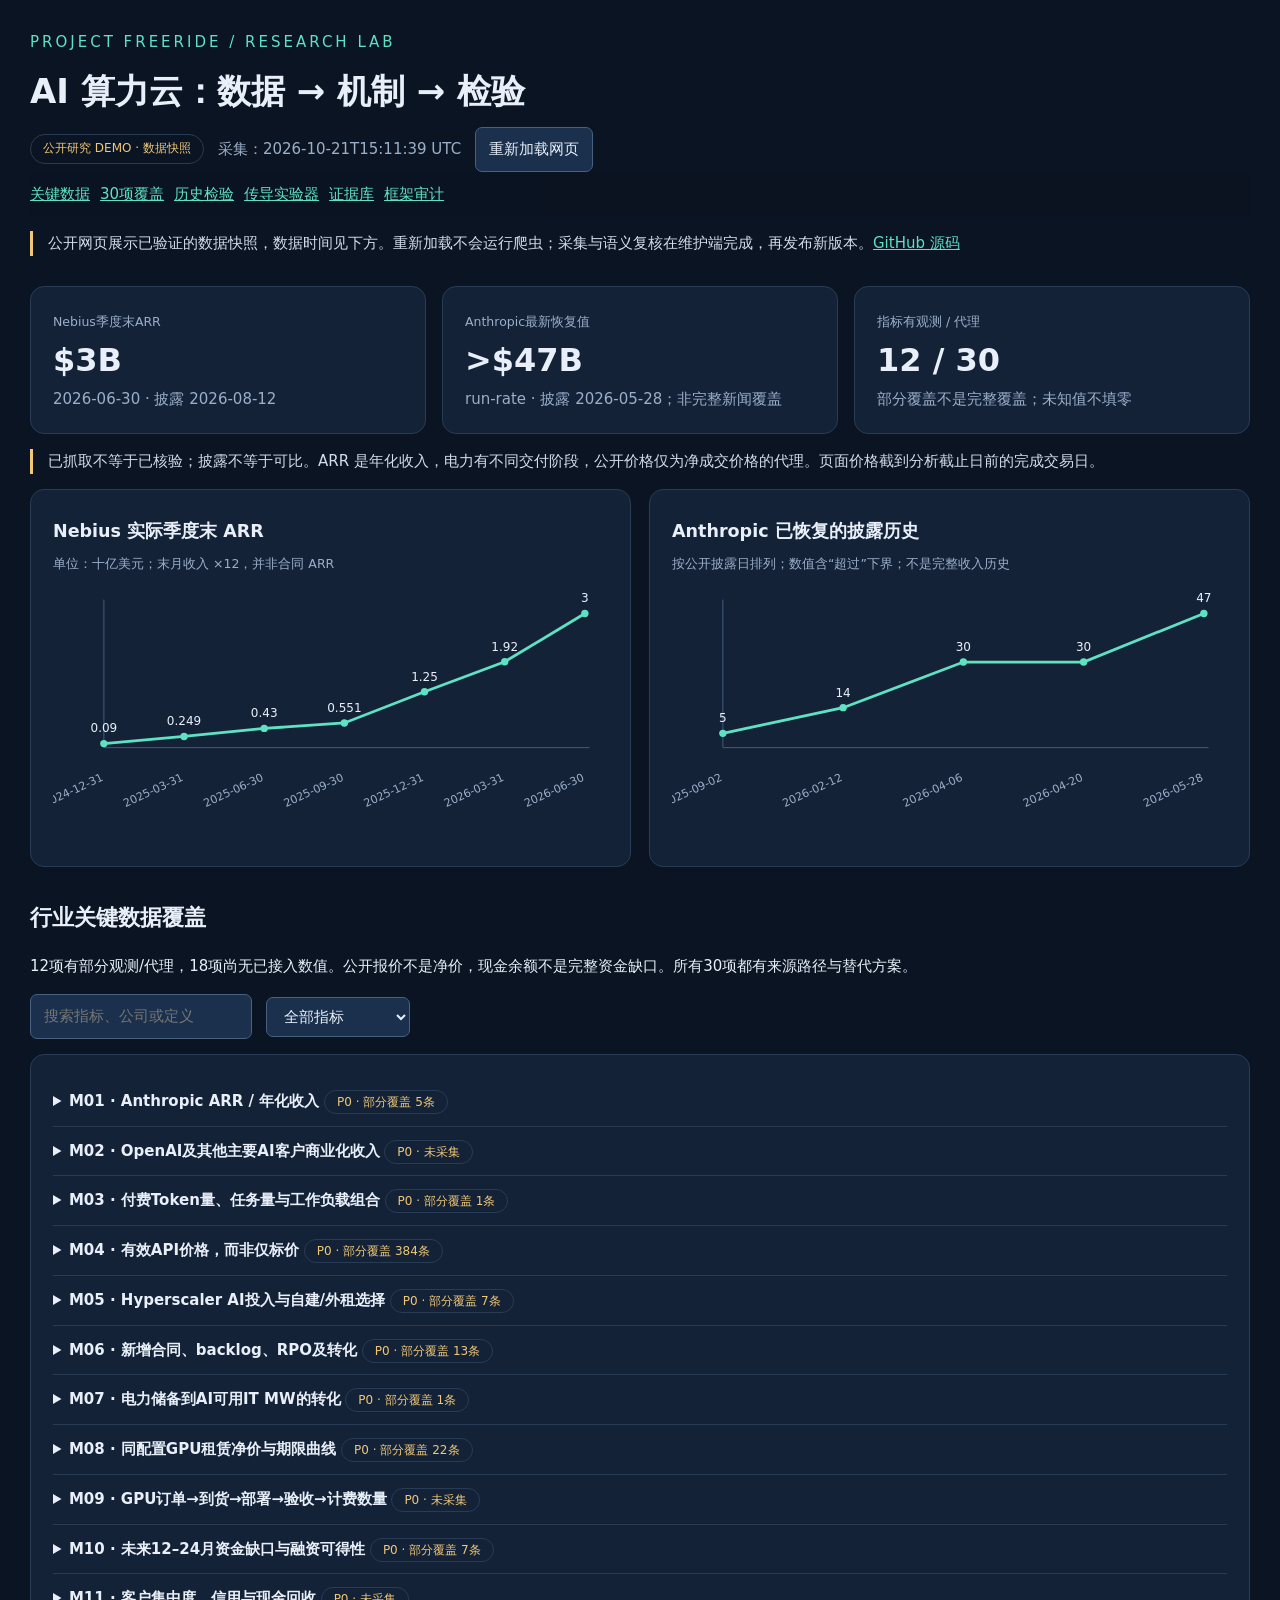
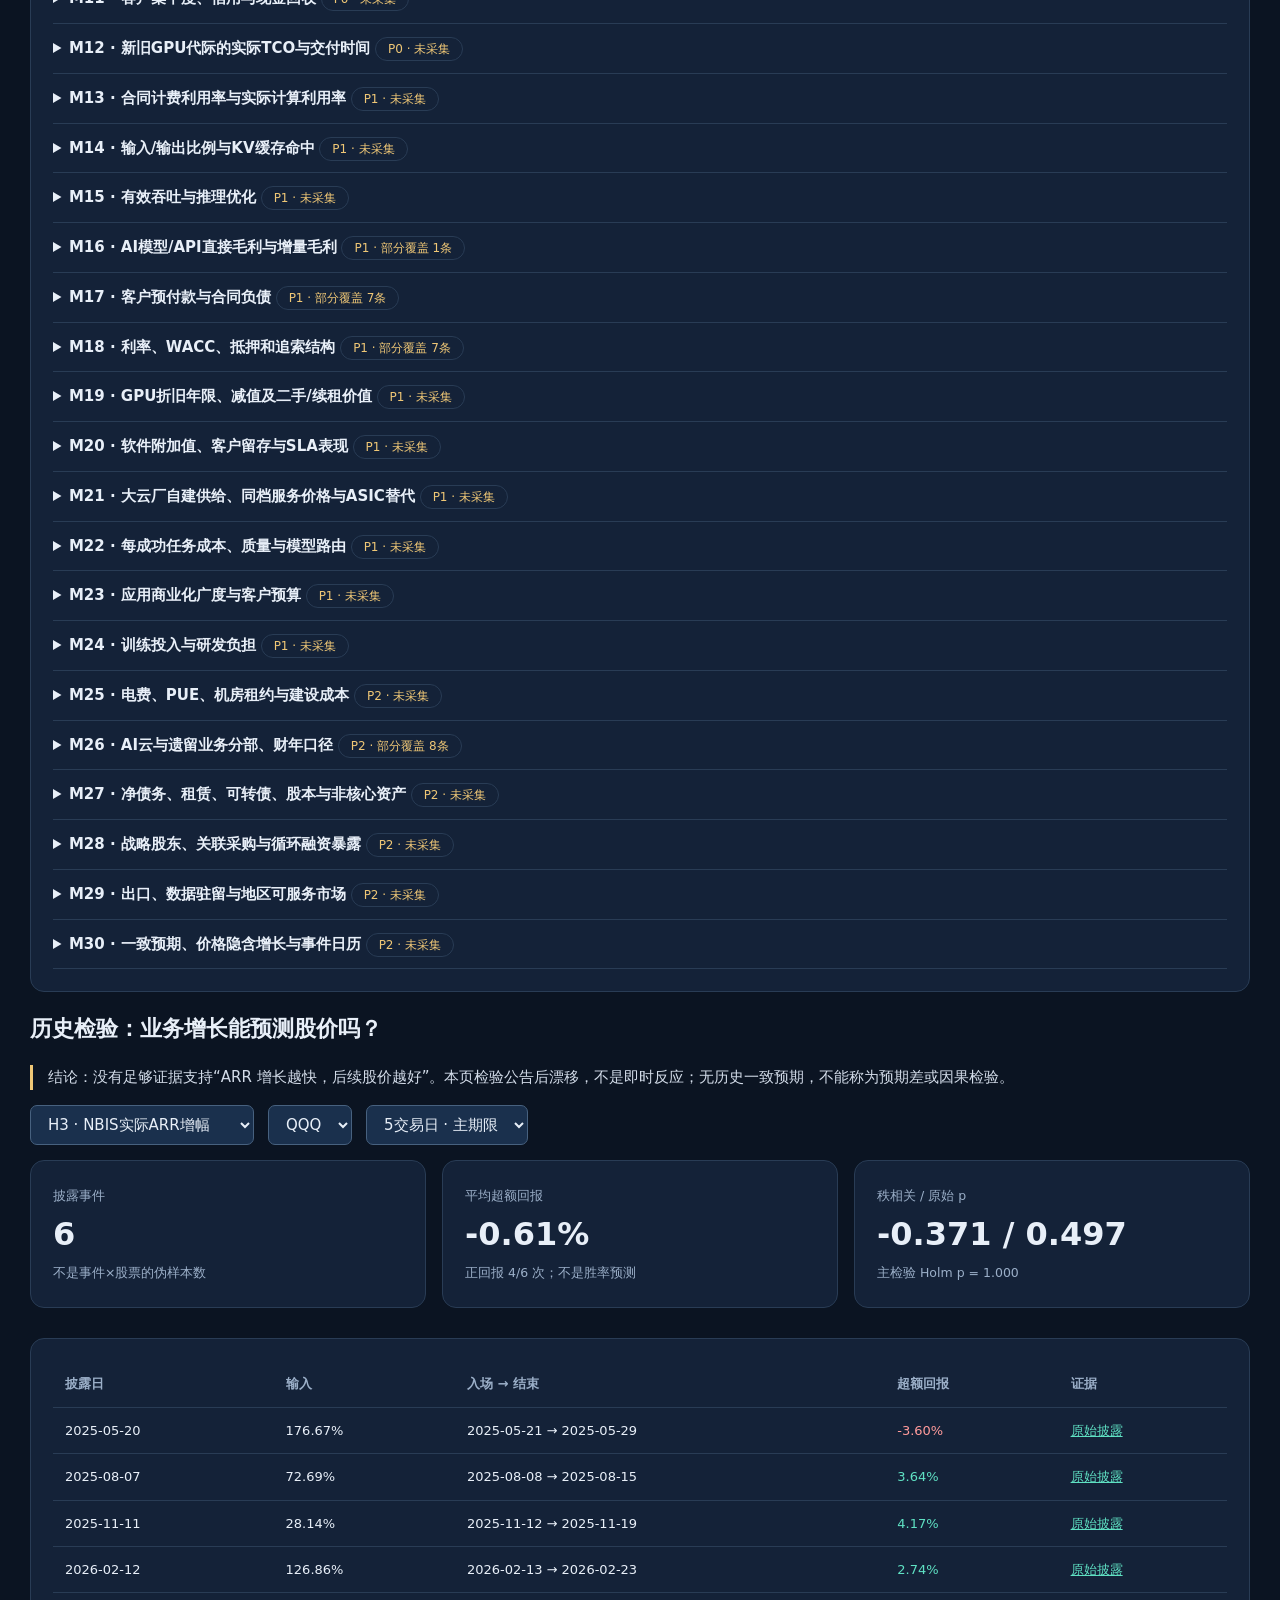
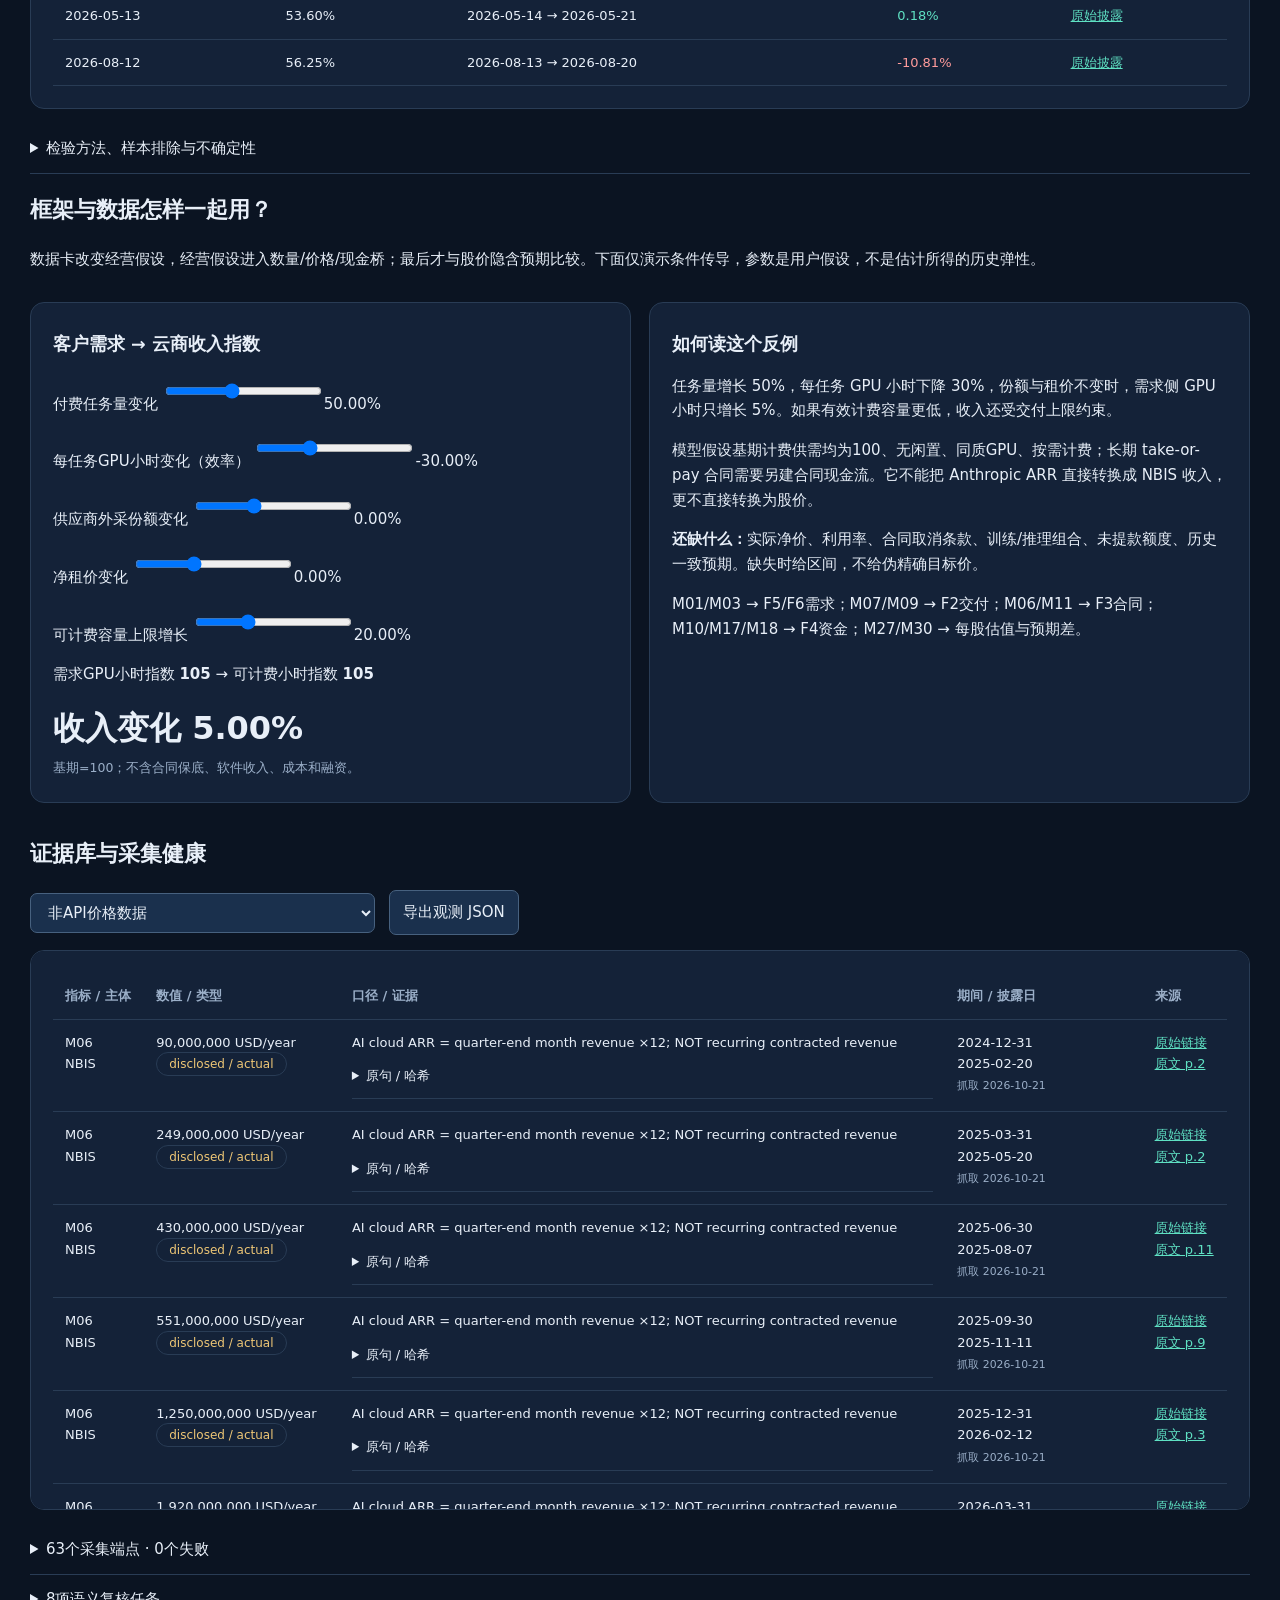
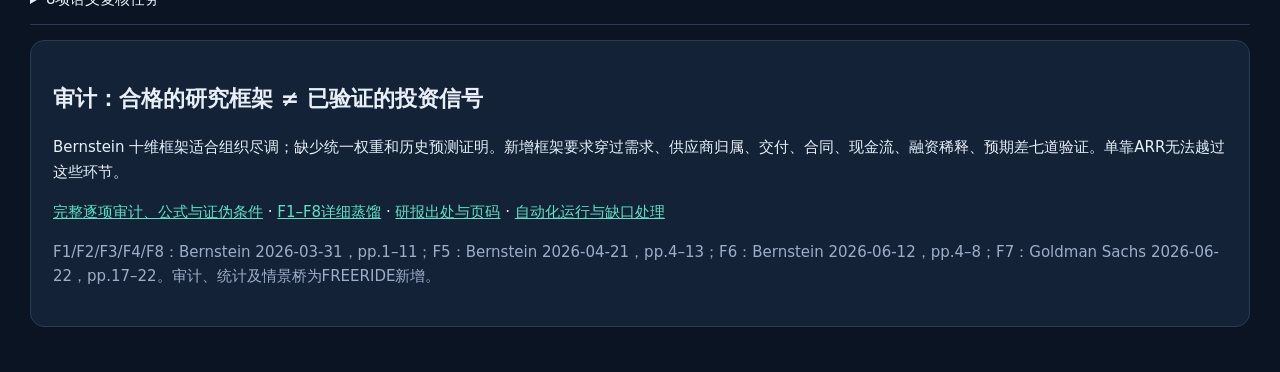
==== index.html @ f69ce2d1 "Publish FREERIDE Neocloud research dashboard demo" ====
<!doctype html><html lang="zh-CN"><meta charset="utf-8"><meta name="viewport" content="width=device-width,initial-scale=1"><title>FREERIDE · Neocloud Research</title>
<style>
:root{--bg:#0b1422;--panel:#142238;--line:#293c55;--text:#e8eff8;--muted:#9bafc8;--accent:#5fe1c3;--amber:#efc776}*{box-sizing:border-box}body{margin:0;background:var(--bg);color:var(--text);font:15px/1.65 system-ui,"Microsoft YaHei",sans-serif}main{max-width:1400px;margin:auto;padding:30px}h1{font-size:34px;margin:8px 0}h2{font-size:22px}h3{margin:5px 0}a{color:var(--accent)}small,.muted{color:var(--muted)}.eyebrow{letter-spacing:3px;color:var(--accent)}.row{display:flex;gap:14px;flex-wrap:wrap;align-items:center}.grid{display:grid;grid-template-columns:repeat(3,1fr);gap:16px}.card{background:var(--panel);border:1px solid var(--line);border-radius:14px;padding:22px;margin:15px 0}.big{font-size:32px;font-weight:650}.pill{border:1px solid var(--line);border-radius:20px;padding:4px 12px;color:var(--amber);font-size:12px}.note{border-left:3px solid var(--amber);padding-left:15px;color:#d3dce9}button,select,input{background:#1a304d;color:var(--text);border:1px solid #47617f;border-radius:7px;padding:9px 13px;font:inherit}button{cursor:pointer}button:hover{border-color:var(--accent)}nav{position:sticky;top:0;background:#0b1422ee;z-index:2;padding:10px 0;display:flex;gap:10px;flex-wrap:wrap}section{scroll-margin-top:80px}table{width:100%;border-collapse:collapse;font-size:13px}th,td{text-align:left;border-bottom:1px solid var(--line);padding:12px;vertical-align:top}th{color:var(--muted)}.scroll{overflow:auto;max-height:560px}details{border-bottom:1px solid var(--line);padding:12px 0}summary{cursor:pointer}svg{width:100%;height:260px}label{display:block;margin:12px 0}.two{display:grid;grid-template-columns:1fr 1fr;gap:18px}.bad{color:#ff9b9b}.good{color:var(--accent)}code{overflow-wrap:anywhere}.bar{height:8px;background:var(--accent);border-radius:5px}.hidden{display:none}@media(max-width:800px){main{padding:16px}.grid,.two{grid-template-columns:1fr}h1{font-size:26px}td{min-width:100px}}
</style><main>
<div class="eyebrow">PROJECT FREERIDE / RESEARCH LAB</div><h1>AI 算力云：数据 → 机制 → 检验</h1><div class="row"><span class="pill">公开研究 DEMO · 数据快照</span><span id="timestamp" class="muted"></span><button id="refresh">重新加载网页</button><span id="job" class="muted"></span></div>
<nav><a href="#overview">关键数据</a><a href="#coverage">30项覆盖</a><a href="#study">历史检验</a><a href="#bridge">传导实验器</a><a href="#evidence">证据库</a><a href="#audit">框架审计</a></nav>
<p class="note">公开网页展示已验证的数据快照，数据时间见下方。重新加载不会运行爬虫；采集与语义复核在维护端完成，再发布新版本。<a href="https://github.com/Lancewang1/project-freeride-neocloud-demo" target="_blank" rel="noopener">GitHub 源码</a></p><section id="overview"><div class="grid" id="cards"></div><div class="note">已抓取不等于已核验；披露不等于可比。ARR 是年化收入，电力有不同交付阶段，公开价格仅为净成交价格的代理。页面价格截到分析截止日前的完成交易日。</div><div class="two"><div class="card"><h3>Nebius 实际季度末 ARR</h3><small>单位：十亿美元；末月收入 ×12，并非合同 ARR</small><div id="arrchart"></div></div><div class="card"><h3>Anthropic 已恢复的披露历史</h3><small>按公开披露日排列；数值含“超过”下界；不是完整收入历史</small><div id="anthchart"></div></div></div></section>
<section id="coverage"><h2>行业关键数据覆盖</h2><p id="coverageSummary"></p><div class="row"><input id="search" placeholder="搜索指标、公司或定义"><select id="scope"><option value="all">全部指标</option><option value="P0">P0 优先</option><option value="missing">未采集</option><option value="available">已有观测/代理</option></select></div><div id="metriclist" class="card"></div></section>
<section id="study"><h2>历史检验：业务增长能预测股价吗？</h2><p class="note">结论：没有足够证据支持“ARR 增长越快，后续股价越好”。本页检验公告后漂移，不是即时反应；无历史一致预期，不能称为预期差或因果检验。</p><div class="row"><select id="hyp"><option value="H3">H3 · NBIS实际ARR增幅</option><option value="H1">H1 · Anthropic新高披露</option><option value="H2">H2 · NBIS同口径收入环比</option></select><select id="bench"><option>QQQ</option><option>SMH</option></select><select id="horizon"><option value="5">5交易日 · 主期限</option><option value="1">1交易日</option><option value="20">20交易日</option></select></div><div class="grid" id="stats"></div><div class="card"><div class="scroll"><table><thead id="eventhead"></thead><tbody id="eventrows"></tbody></table></div></div><details><summary>检验方法、样本排除与不确定性</summary><p>从披露日之后首个共同交易日收盘，到其后第N个交易日收盘。个股调整后收益减基准收益；H1对当时可交易的 CRWV/NBIS/IREN 等权。H3 Spearman 使用双侧精确置换检验，主期限三假设 Holm 校正。6个样本没有可信样本外验证；bootstrap也有小样本/独立性局限。历史网页当前版本可能被修订。禁止价格水平回归与挑选漂亮窗口。</p><ul id="limits"></ul><p id="overlap"></p><a href="data/event-study.json">下载全量事件与统计 JSON</a></details></section>
<section id="bridge"><h2>框架与数据怎样一起用？</h2><p>数据卡改变经营假设，经营假设进入数量/价格/现金桥；最后才与股价隐含预期比较。下面仅演示条件传导，参数是用户假设，不是估计所得的历史弹性。</p><div class="two"><div class="card"><h3>客户需求 → 云商收入指数</h3><label>付费任务量变化 <input id="task" type="range" min="-50" max="200" value="50"><output id="taskv"></output></label><label>每任务GPU小时变化（效率） <input id="eff" type="range" min="-80" max="100" value="-30"><output id="effv"></output></label><label>供应商外采份额变化 <input id="share" type="range" min="-50" max="100" value="0"><output id="sharev"></output></label><label>净租价变化 <input id="rent" type="range" min="-50" max="100" value="0"><output id="rentv"></output></label><label>可计费容量上限增长 <input id="capacity" type="range" min="-50" max="200" value="20"><output id="capacityv"></output></label><div id="bridgeout"></div></div><div class="card"><h3>如何读这个反例</h3><p>任务量增长 50%，每任务 GPU 小时下降 30%，份额与租价不变时，需求侧 GPU 小时只增长 5%。如果有效计费容量更低，收入还受交付上限约束。</p><p>模型假设基期计费供需均为100、无闲置、同质GPU、按需计费；长期 take-or-pay 合同需要另建合同现金流。它不能把 Anthropic ARR 直接转换成 NBIS 收入，更不直接转换为股价。</p><p><b>还缺什么：</b>实际净价、利用率、合同取消条款、训练/推理组合、未提款额度、历史一致预期。缺失时给区间，不给伪精确目标价。</p><p>M01/M03 → F5/F6需求；M07/M09 → F2交付；M06/M11 → F3合同；M10/M17/M18 → F4资金；M27/M30 → 每股估值与预期差。</p></div></div></section>
<section id="evidence"><h2>证据库与采集健康</h2><div class="row"><select id="entity"><option value="all">全部公司/来源</option></select><button id="download">导出观测 JSON</button></div><div class="card scroll"><table><thead><tr><th>指标 / 主体</th><th>数值 / 类型</th><th>口径 / 证据</th><th>期间 / 披露日</th><th>来源</th></tr></thead><tbody id="observations"></tbody></table></div><details><summary id="sourcecount"></summary><div id="sourcehealth"></div></details><details><summary id="queuecount"></summary><p>新语义数据需校核实际/指引、实体、时间与单位；结构化API自动进入看板，模糊文本不自动变成已核验事实。</p><div id="reviewqueue"></div></details></section>
<section id="audit" class="card"><h2>审计：合格的研究框架 ≠ 已验证的投资信号</h2><p>Bernstein 十维框架适合组织尽调；缺少统一权重和历史预测证明。新增框架要求穿过需求、供应商归属、交付、合同、现金流、融资稀释、预期差七道验证。单靠ARR无法越过这些环节。</p><p><a href="references/framework-audit.html">完整逐项审计、公式与证伪条件</a> · <a href="references/institutional-frameworks.html">F1–F8详细蒸馏</a> · <a href="references/sources.html">研报出处与页码</a> · <a href="references/automation.html">自动化运行与缺口处理</a></p><p class="muted">F1/F2/F3/F4/F8：Bernstein 2026-03-31，pp.1–11；F5：Bernstein 2026-04-21，pp.4–13；F6：Bernstein 2026-06-12，pp.4–8；F7：Goldman Sachs 2026-06-22，pp.17–22。审计、统计及情景桥为FREERIDE新增。</p></section>
</main><script>const D={"observations": [{"metric_id": "M06", "entity": "NBIS", "value": 90000000.0, "unit": "USD/year", "definition": "AI cloud ARR = quarter-end month revenue ×12; NOT recurring contracted revenue", "period_end": "2024-12-31", "published_at": "2025-02-20", "retrieved_at": "2026-10-21T15:11:30.577156+00:00", "source_locator": "https://assets.nebius.com/assets/f1273659-156a-4b23-aedb-5f6573f9fdc1/Nebius%20Group%20announces%204Q%20and%20FY%202024%20financial%20results.pdf?cache-buster=2025-06-13T13:29:48.409Z", "sha256": "9744ffd83a25778636dee36c3cc830c1fe0f21fc6f442b7a61f4213f15280da2", "status": "disclosed", "basis": "actual", "quote": " infrastructure business, contributed over half of the Group's total revenue. • December 2024 ARR for Nebius was $90 million, below previous guidance. This was primarily due to longer lead times for customer acquisition, while the Company was in the proc", "page": 2, "series": "nbis_arr", "raw_file": "https://assets.nebius.com/assets/f1273659-156a-4b23-aedb-5f6573f9fdc1/Nebius%20Group%20announces%204Q%20and%20FY%202024%20financial%20results.pdf?cache-buster=2025-06-13T13:29:48.409Z"}, {"metric_id": "M06", "entity": "NBIS", "value": 249000000.0, "unit": "USD/year", "definition": "AI cloud ARR = quarter-end month revenue ×12; NOT recurring contracted revenue", "period_end": "2025-03-31", "published_at": "2025-05-20", "retrieved_at": "2026-10-21T15:11:27.119208+00:00", "source_locator": "https://assets.nebius.com/assets/2ebc1a9b-61e9-4398-bbdb-e8a24a50efe6/Nebius%20Group_Letter%20to%20shareholders_Q12025.pdf?cache-buster=2025-06-11T17:44:46.519Z", "sha256": "40d110a91f91f20a7ab3a1a787b53e7c696c60b04ded186f24e6b7ad2615ff77", "status": "disclosed", "basis": "actual", "quote": "Our core infrastructure busi- ness delivered annualized run-rate revenue (ARR)* as of the end of Q1 of $249 million, up 684% year-over-year. We are continuing to see strong dynamics in Q2, with April ARR of approximately $310 million, and have m", "page": 2, "series": "nbis_arr", "raw_file": "https://assets.nebius.com/assets/2ebc1a9b-61e9-4398-bbdb-e8a24a50efe6/Nebius%20Group_Letter%20to%20shareholders_Q12025.pdf?cache-buster=2025-06-11T17:44:46.519Z"}, {"metric_id": "M06", "entity": "NBIS", "value": 430000000.0, "unit": "USD/year", "definition": "AI cloud ARR = quarter-end month revenue ×12; NOT recurring contracted revenue", "period_end": "2025-06-30", "published_at": "2025-08-07", "retrieved_at": "2026-10-21T15:11:27.718424+00:00", "source_locator": "https://assets.nebius.com/assets/626c36f7-30d7-42e6-a804-abf499ded108/Nebius%20-%20Letter%20to%20shareholders%20-%20Q2%202025.pdf", "sha256": "8edb4dd7a5be91f799b31710cee19f92048d4227779bd8c9e4ac359ff3b9e913", "status": "disclosed", "basis": "actual", "quote": " total group revenue in Q2’25, ended the quarter with annualized run-rate reve- nue of $430 million, up from $249 million at the end of March. Demand remained strong, driven by increasing AI use cases, growth in adoption, and the", "page": 11, "series": "nbis_arr", "raw_file": "https://assets.nebius.com/assets/626c36f7-30d7-42e6-a804-abf499ded108/Nebius%20-%20Letter%20to%20shareholders%20-%20Q2%202025.pdf"}, {"metric_id": "M06", "entity": "NBIS", "value": 551000000.0, "unit": "USD/year", "definition": "AI cloud ARR = quarter-end month revenue ×12; NOT recurring contracted revenue", "period_end": "2025-09-30", "published_at": "2025-11-11", "retrieved_at": "2026-10-21T15:11:30.211659+00:00", "source_locator": "https://assets.nebius.com/assets/ddbb0026-e8e4-425d-8459-6570f3026646/Shareholder%20Letter%20Q3.pdf?cache-buster=2025-11-11T15:38:44.881Z", "sha256": "0cc467031fb0d3053581b0ffdce9052309bf95197847b8de017160153ac30807", "status": "disclosed", "basis": "actual", "quote": "n Q3’25. Annualized run-rate revenue (ARR)1 at the end of September was approx- imately $551 million. • Demand remained strong, driven by increasing AI use cas- es, growth in adoption, and the expansion of our client base. • The e", "page": 9, "series": "nbis_arr", "raw_file": "https://assets.nebius.com/assets/ddbb0026-e8e4-425d-8459-6570f3026646/Shareholder%20Letter%20Q3.pdf?cache-buster=2025-11-11T15:38:44.881Z"}, {"metric_id": "M06", "entity": "NBIS", "value": 1250000000.0, "unit": "USD/year", "definition": "AI cloud ARR = quarter-end month revenue ×12; NOT recurring contracted revenue", "period_end": "2025-12-31", "published_at": "2026-02-12", "retrieved_at": "2026-10-21T15:11:30.560533+00:00", "source_locator": "https://assets.nebius.com/assets/e59fb92e-9027-473a-8cac-04f9d2e9ea9a/Shareholder%20Letter%20Q4%202025.pdf?cache-buster=2026-02-12T11:43:13.446Z", "sha256": "d81fdf5ebd93060a05bfc5341416f364f934807d7c2a03990027fd19450e5fe1", "status": "disclosed", "basis": "actual", "quote": "ur unrelenting focus on execution in 2025 delivered: • Strong financial results ARR1 as of year-end was $1.25 billion, ahead of our most recent guidance of $900 million to $1.1 billion. During 2025 we significantly diversified our AI cloud custome", "page": 3, "series": "nbis_arr", "raw_file": "https://assets.nebius.com/assets/e59fb92e-9027-473a-8cac-04f9d2e9ea9a/Shareholder%20Letter%20Q4%202025.pdf?cache-buster=2026-02-12T11:43:13.446Z"}, {"metric_id": "M06", "entity": "NBIS", "value": 1920000000.0, "unit": "USD/year", "definition": "AI cloud ARR = quarter-end month revenue ×12; NOT recurring contracted revenue", "period_end": "2026-03-31", "published_at": "2026-05-13", "retrieved_at": "2026-10-21T15:11:27.694817+00:00", "source_locator": "https://assets.nebius.com/assets/4f7f76ee-aa57-41d9-935b-cac74898469d/Nebius%20SHL_Q1%202026.pdf?cache-buster=2026-05-13T12:52:30.293Z&_gl=1*o9sc01*_gcl_aw*R0NMLjE3Nzg1ODAxNjkuQ2p3S0NBanduNHZRQmhCc0Vpd0FxM2hoTjlhM2pLZUNqYmFKNEhjRTZYN080QlpUc2pyc0dNVTVyQi1nbzROckw4aEdsNnJ4eW9XMGJSb0MzUmdRQXZEX0J3RQ..*_gcl_au*OTMxOTg0ODM4LjE3NzY3NjM1OTcuMzIwNTc3NzU3LjE3NzgxNDQ3MTQuMTc3ODE0NDcxNA..", "sha256": "83a68d99d7f50c7df2406add513a7c7913b99e18e3a6d8b97e59433ba7128832", "status": "disclosed", "basis": "actual", "quote": "of total group revenue during the quarter. • Annualized run-rate revenue (ARR)1 of $1.92 billion as of the end of March was up 674% year-over-year and 54% from the $1.25 billion reported as of the end of December 2025. In USD ", "page": 9, "series": "nbis_arr", "raw_file": "https://assets.nebius.com/assets/4f7f76ee-aa57-41d9-935b-cac74898469d/Nebius%20SHL_Q1%202026.pdf?cache-buster=2026-05-13T12:52:30.293Z&_gl=1*o9sc01*_gcl_aw*R0NMLjE3Nzg1ODAxNjkuQ2p3S0NBanduNHZRQmhCc0Vpd0FxM2hoTjlhM2pLZUNqYmFKNEhjRTZYN080QlpUc2pyc0dNVTVyQi1nbzROckw4aEdsNnJ4eW9XMGJSb0MzUmdRQXZEX0J3RQ..*_gcl_au*OTMxOTg0ODM4LjE3NzY3NjM1OTcuMzIwNTc3NzU3LjE3NzgxNDQ3MTQuMTc3ODE0NDcxNA.."}, {"metric_id": "M06", "entity": "NBIS", "value": 3000000000.0, "unit": "USD/year", "definition": "AI cloud ARR = quarter-end month revenue ×12; NOT recurring contracted revenue", "period_end": "2026-06-30", "published_at": "2026-08-12", "retrieved_at": "2026-10-21T15:11:30.056567+00:00", "source_locator": "https://assets.nebius.com/assets/a6ecfd85-a6cb-4967-8ef7-9a25bd261f9c/SHLQ226.pdf?cache-buster=2026-08-12T11:54:46.695Z", "sha256": "aec30236b7903532684ddf43fd5006ef89a945118366d767315434fd65b4dc29", "status": "disclosed", "basis": "actual", "quote": "r-over-year. Nebius AI cloud revenue grew 514% year- over-year to $575 million, ARR reached $3.0 billion. • We also continued to demonstrate the operating leverage inherent in our business: our AI cloud business delivered an adjusted ", "page": 3, "series": "nbis_arr", "raw_file": "https://assets.nebius.com/assets/a6ecfd85-a6cb-4967-8ef7-9a25bd261f9c/SHLQ226.pdf?cache-buster=2026-08-12T11:54:46.695Z"}, {"metric_id": "M26", "entity": "NBIS", "value": 106, "unit": "percent", "definition": "Group comparable continuing revenue QoQ; company-stated", "period_end": null, "published_at": "2025-08-07", "retrieved_at": "2026-10-21T15:11:27.718424+00:00", "source_locator": "https://assets.nebius.com/assets/626c36f7-30d7-42e6-a804-abf499ded108/Nebius%20-%20Letter%20to%20shareholders%20-%20Q2%202025.pdf", "sha256": "8edb4dd7a5be91f799b31710cee19f92048d4227779bd8c9e4ac359ff3b9e913", "status": "disclosed", "basis": "actual", "quote": "ate Group revenue was $105.1 million, up 625% and up 106% quarter-over-quarter excluding Toloka’s results, which have been reclassified to discontinued operations. Our core AI", "page": 11, "series": "nbis_revenue_qoq", "raw_file": "https://assets.nebius.com/assets/626c36f7-30d7-42e6-a804-abf499ded108/Nebius%20-%20Letter%20to%20shareholders%20-%20Q2%202025.pdf"}, {"metric_id": "M26", "entity": "NBIS", "value": 39, "unit": "percent", "definition": "Group comparable continuing revenue QoQ; company-stated", "period_end": null, "published_at": "2025-11-11", "retrieved_at": "2026-10-21T15:11:30.211659+00:00", "source_locator": "https://assets.nebius.com/assets/ddbb0026-e8e4-425d-8459-6570f3026646/Shareholder%20Letter%20Q3.pdf?cache-buster=2025-11-11T15:38:44.881Z", "sha256": "0cc467031fb0d3053581b0ffdce9052309bf95197847b8de017160153ac30807", "status": "disclosed", "basis": "actual", "quote": "oup revenue was $146.1 million in Q3, up 355% and up 39% quarter-over-quarter, excluding Toloka’s results, which have been reclassified to discontinued operations. • Our core ", "page": 9, "series": "nbis_revenue_qoq", "raw_file": "https://assets.nebius.com/assets/ddbb0026-e8e4-425d-8459-6570f3026646/Shareholder%20Letter%20Q3.pdf?cache-buster=2025-11-11T15:38:44.881Z"}, {"metric_id": "M01", "entity": "Anthropic", "value": 30000000000.0, "unit": "USD/year", "definition": "Company annualized run-rate; not audited recognized annual revenue", "period_end": null, "published_at": "2026-04-20", "retrieved_at": "2026-10-21T15:11:21.777091+00:00", "source_locator": "https://www.anthropic.com/news/anthropic-amazon-compute", "sha256": "8ea7410e78dc4184ab8217c03d646f3a2ce4eb7a1180aca1e3771dde73d19641", "status": "disclosed", "basis": "actual", "quote": "longside it we have experienced a sharp rise in consumer usage across our free, Pro, and Max tiers. Our run-rate revenue has now surpassed $30 billion, up from approximately $9 billion at the end of 2025. Growth at this pace places an inevitable strain on our infrastruc", "page": null, "series": "anthropic_runrate", "bound": "lower_bound", "raw_file": "https://www.anthropic.com/news/anthropic-amazon-compute"}, {"metric_id": "M01", "entity": "Anthropic", "value": 14000000000.0, "unit": "USD/year", "definition": "Company annualized run-rate; not audited recognized annual revenue", "period_end": null, "published_at": "2026-02-12", "retrieved_at": "2026-10-21T15:11:23.557001+00:00", "source_locator": "https://www.anthropic.com/news/anthropic-raises-30-billion-series-g-funding-380-billion-post-money-valuation", "sha256": "b9bb2d1fd5d60577f8fda8e498209dcea2ce51586ee0fefe999ae03de9864bbc", "status": "disclosed", "basis": "actual", "quote": "d on.” It has been less than three years since Anthropic earned its first dollar in revenue. Today, our run-rate revenue is $14 billion, with this figure growing over 10x annually in each of those past three years. This growth has been driven by our posit", "page": null, "series": "anthropic_runrate", "bound": "point", "raw_file": "https://www.anthropic.com/news/anthropic-raises-30-billion-series-g-funding-380-billion-post-money-valuation"}, {"metric_id": "M01", "entity": "Anthropic", "value": 5000000000.0, "unit": "USD/year", "definition": "Company annualized run-rate; not audited recognized annual revenue", "period_end": null, "published_at": "2025-09-02", "retrieved_at": "2026-10-21T15:11:24.605383+00:00", "source_locator": "https://www.anthropic.com/news/anthropic-raises-series-f-at-usd183b-post-money-valuation", "sha256": "510b0f04886153c02e4e290961e084a6a6a07ab995c9667608ac51980e13273f", "status": "disclosed", "basis": "actual", "quote": "’s run-rate revenue had grown to approximately $1 billion. By August 2025, just eight months later, our run-rate revenue reached over $5 billion—making Anthropic one of the fastest-growing technology companies in history. Anthropic’s trajectory has been driven by ", "page": null, "series": "anthropic_runrate", "bound": "lower_bound", "raw_file": "https://www.anthropic.com/news/anthropic-raises-series-f-at-usd183b-post-money-valuation"}, {"metric_id": "M01", "entity": "Anthropic", "value": 30000000000.0, "unit": "USD/year", "definition": "Company annualized run-rate; not audited recognized annual revenue", "period_end": null, "published_at": "2026-04-06", "retrieved_at": "2026-10-21T15:11:25.544542+00:00", "source_locator": "https://www.anthropic.com/news/google-broadcom-partnership-compute", "sha256": "29bfb74bf5f1c94ac638b9386ff99462ca24eb79541b29b73762a8772c009dcd", "status": "disclosed", "basis": "actual", "quote": " to keep pace with our unprecedented growth.” Demand from Claude customers has accelerated in 2026. Our run-rate revenue has now surpassed $30 billion—up from approximately $9 billion at the end of 2025. When we announced our Series G fundraising in February, we shared ", "page": null, "series": "anthropic_runrate", "bound": "lower_bound", "raw_file": "https://www.anthropic.com/news/google-broadcom-partnership-compute"}, {"metric_id": "M01", "entity": "Anthropic", "value": 47000000000.0, "unit": "USD/year", "definition": "Company annualized run-rate; not audited recognized annual revenue", "period_end": null, "published_at": "2026-05-28", "retrieved_at": "2026-10-21T15:11:26.135474+00:00", "source_locator": "https://www.anthropic.com/news/series-h", "sha256": "be3f0de850b6fe6cd003e8c60f76f1b09b0eb05888d1af9270df3a839401464b", "status": "disclosed", "basis": "actual", "quote": "ce our Series G in February, adoption has continued to grow across global enterprise customers, and our run-rate revenue crossed $47 billion earlier this month. This latest funding is expected to advance our safety and interpretability research, expand compute", "page": null, "series": "anthropic_runrate", "bound": "lower_bound", "raw_file": "https://www.anthropic.com/news/series-h"}, {"metric_id": "M07", "entity": "NBIS", "value": 5, "unit": "GW", "definition": "Year-end 2026 contracted power GUIDANCE; not energized/accepted IT MW", "period_end": "2026-12-31", "published_at": "2026-08-12", "retrieved_at": "2026-10-21T15:11:30.056567+00:00", "source_locator": "https://assets.nebius.com/assets/a6ecfd85-a6cb-4967-8ef7-9a25bd261f9c/SHLQ226.pdf?cache-buster=2026-08-12T11:54:46.695Z", "sha256": "aec30236b7903532684ddf43fd5006ef89a945118366d767315434fd65b4dc29", "status": "disclosed", "basis": "guidance", "quote": "growth We continue to secure power ahead of our expectations. We now anticipate ending 2026 with 5 GW of contracted power(5), up from the +4 GW we indicated last quarter. The pace at which we bring capacity to market will", "page": 5, "raw_file": "https://assets.nebius.com/assets/a6ecfd85-a6cb-4967-8ef7-9a25bd261f9c/SHLQ226.pdf?cache-buster=2026-08-12T11:54:46.695Z"}, {"metric_id": "M03", "entity": "NBIS", "value": 3, "unit": "multiple", "definition": "Token Factory workloads more than tripled QoQ; no paid-token breakdown; lower bound", "period_end": "2026-06-30", "published_at": "2026-08-12", "retrieved_at": "2026-10-21T15:11:30.056567+00:00", "source_locator": "https://assets.nebius.com/assets/a6ecfd85-a6cb-4967-8ef7-9a25bd261f9c/SHLQ226.pdf?cache-buster=2026-08-12T11:54:46.695Z", "sha256": "aec30236b7903532684ddf43fd5006ef89a945118366d767315434fd65b4dc29", "status": "proxy", "basis": "proxy", "quote": "ed inference platform, pow- ers this transition: Production inference workloads more than tripled in Q2 as cus- tomers deployed multiple applications and expanded existing ones. A growing share are agentic (such as search, ", "page": 6, "raw_file": "https://assets.nebius.com/assets/a6ecfd85-a6cb-4967-8ef7-9a25bd261f9c/SHLQ226.pdf?cache-buster=2026-08-12T11:54:46.695Z"}, {"metric_id": "M17", "entity": "NBIS", "value": 9000000000.0, "unit": "USD", "definition": "Expected customer prepayments in 2026 >$9B; not current cash received", "period_end": "2026-12-31", "published_at": "2026-08-12", "retrieved_at": "2026-10-21T15:11:30.056567+00:00", "source_locator": "https://assets.nebius.com/assets/a6ecfd85-a6cb-4967-8ef7-9a25bd261f9c/SHLQ226.pdf?cache-buster=2026-08-12T11:54:46.695Z", "sha256": "aec30236b7903532684ddf43fd5006ef89a945118366d767315434fd65b4dc29", "status": "disclosed", "basis": "guidance", "quote": "business delivered an adjusted EBITDA margin of 50% in the quarter. • We expect over $9 billion in customer prepayments in 2026. We are reaffirming our full-year 2026 guidance across all metrics. Arkady Volozh (4) Annualized run-rate (ARR)", "page": 3, "raw_file": "https://assets.nebius.com/assets/a6ecfd85-a6cb-4967-8ef7-9a25bd261f9c/SHLQ226.pdf?cache-buster=2026-08-12T11:54:46.695Z"}, {"metric_id": "M18", "entity": "NBIS", "value": 2.5, "unit": "percentage points", "definition": "July $775M secured facility spread over SOFR; not WACC", "period_end": "2026-07-17", "published_at": "2026-08-12", "retrieved_at": "2026-10-21T15:11:30.056567+00:00", "source_locator": "https://assets.nebius.com/assets/a6ecfd85-a6cb-4967-8ef7-9a25bd261f9c/SHLQ226.pdf?cache-buster=2026-08-12T11:54:46.695Z", "sha256": "aec30236b7903532684ddf43fd5006ef89a945118366d767315434fd65b4dc29", "status": "disclosed", "basis": "actual", "quote": "ontracts Financial highlights First asset-backed financing at attractive terms (SOFR + 2.50%) ~$775M secured in July Q2 Nebius Group revenue Up 454% YoY to $582M Nebius AI cloud adjusted EBITDA margin 50% Q1’2026", "page": 2, "raw_file": "https://assets.nebius.com/assets/a6ecfd85-a6cb-4967-8ef7-9a25bd261f9c/SHLQ226.pdf?cache-buster=2026-08-12T11:54:46.695Z"}, {"metric_id": "M16", "entity": "NBIS", "value": 50, "unit": "percent", "definition": "AI cloud adjusted EBITDA margin; NOT inference gross margin", "period_end": "2026-06-30", "published_at": "2026-08-12", "retrieved_at": "2026-10-21T15:11:30.056567+00:00", "source_locator": "https://assets.nebius.com/assets/a6ecfd85-a6cb-4967-8ef7-9a25bd261f9c/SHLQ226.pdf?cache-buster=2026-08-12T11:54:46.695Z", "sha256": "aec30236b7903532684ddf43fd5006ef89a945118366d767315434fd65b4dc29", "status": "proxy", "basis": "proxy", "quote": "operating leverage inherent in our business: our AI cloud business delivered an adjusted EBITDA margin of 50% in the quarter. • We expect over $9 billion in customer prepayments in 2026. We are reaffirming our full-year 2026 guid", "page": 3, "raw_file": "https://assets.nebius.com/assets/a6ecfd85-a6cb-4967-8ef7-9a25bd261f9c/SHLQ226.pdf?cache-buster=2026-08-12T11:54:46.695Z"}, {"metric_id": "M10", "entity": "IREN", "value": 5895591000, "unit": "USD", "definition": "cash stock; incomplete financing-gap input", "period_end": "2026-06-30", "published_at": "2026-08-27", "retrieved_at": "2026-10-21T15:11:31.974395+00:00", "source_locator": "https://data.sec.gov/api/xbrl/companyfacts/CIK0001878848.json", "sha256": "c7b7e43e891a4841b90ed9cb5f99bed209c784147629aaea2bb27801966f6f5b", "status": "disclosed", "basis": "actual", "quote": "CashAndCashEquivalentsAtCarryingValue", "page": null, "start": null, "accession": "0001878848-26-000052", "form": "10-K", "raw_file": "https://data.sec.gov/api/xbrl/companyfacts/CIK0001878848.json"}, {"metric_id": "M06", "entity": "IREN", "value": 5100000000, "unit": "USD", "definition": "RPO; not total backlog", "period_end": "2026-06-30", "published_at": "2026-08-27", "retrieved_at": "2026-10-21T15:11:31.974395+00:00", "source_locator": "https://data.sec.gov/api/xbrl/companyfacts/CIK0001878848.json", "sha256": "c7b7e43e891a4841b90ed9cb5f99bed209c784147629aaea2bb27801966f6f5b", "status": "disclosed", "basis": "actual", "quote": "RevenueRemainingPerformanceObligation", "page": null, "start": null, "accession": "0001878848-26-000052", "form": "10-K", "raw_file": "https://data.sec.gov/api/xbrl/companyfacts/CIK0001878848.json"}, {"metric_id": "M18", "entity": "IREN", "value": 169370000, "unit": "USD", "definition": "current portion of long-term debt; not total debt", "period_end": "2026-06-30", "published_at": "2026-08-27", "retrieved_at": "2026-10-21T15:11:31.974395+00:00", "source_locator": "https://data.sec.gov/api/xbrl/companyfacts/CIK0001878848.json", "sha256": "c7b7e43e891a4841b90ed9cb5f99bed209c784147629aaea2bb27801966f6f5b", "status": "disclosed", "basis": "actual", "quote": "LongTermDebtCurrent", "page": null, "start": null, "accession": "0001878848-26-000052", "form": "10-K", "raw_file": "https://data.sec.gov/api/xbrl/companyfacts/CIK0001878848.json"}, {"metric_id": "M05", "entity": "IREN", "value": 2998006000, "unit": "USD", "definition": "cash PP&E additions; company-wide, not AI-only capex", "period_end": "2026-06-30", "published_at": "2026-08-27", "retrieved_at": "2026-10-21T15:11:31.974395+00:00", "source_locator": "https://data.sec.gov/api/xbrl/companyfacts/CIK0001878848.json", "sha256": "c7b7e43e891a4841b90ed9cb5f99bed209c784147629aaea2bb27801966f6f5b", "status": "proxy", "basis": "actual", "quote": "PaymentsToAcquirePropertyPlantAndEquipment", "page": null, "start": "2025-07-01", "accession": "0001878848-26-000052", "form": "10-K", "raw_file": "https://data.sec.gov/api/xbrl/companyfacts/CIK0001878848.json"}, {"metric_id": "M17", "entity": "IREN", "value": 46491000, "unit": "USD", "definition": "current contract liability proxy; not cash prepayments during quarter", "period_end": "2026-06-30", "published_at": "2026-08-27", "retrieved_at": "2026-10-21T15:11:31.974395+00:00", "source_locator": "https://data.sec.gov/api/xbrl/companyfacts/CIK0001878848.json", "sha256": "c7b7e43e891a4841b90ed9cb5f99bed209c784147629aaea2bb27801966f6f5b", "status": "proxy", "basis": "actual", "quote": "DeferredRevenueCurrent", "page": null, "start": null, "accession": "0001878848-26-000052", "form": "10-K", "raw_file": "https://data.sec.gov/api/xbrl/companyfacts/CIK0001878848.json"}, {"metric_id": "M26", "entity": "IREN", "value": 707007000, "unit": "USD", "definition": "group recognized revenue; inspect start/end for duration", "period_end": "2026-06-30", "published_at": "2026-08-27", "retrieved_at": "2026-10-21T15:11:31.974395+00:00", "source_locator": "https://data.sec.gov/api/xbrl/companyfacts/CIK0001878848.json", "sha256": "c7b7e43e891a4841b90ed9cb5f99bed209c784147629aaea2bb27801966f6f5b", "status": "disclosed", "basis": "actual", "quote": "RevenueFromContractWithCustomerExcludingAssessedTax", "page": null, "start": "2025-07-01", "accession": "0001878848-26-000052", "form": "10-K", "raw_file": "https://data.sec.gov/api/xbrl/companyfacts/CIK0001878848.json"}, {"metric_id": "M10", "entity": "CRWV", "value": 5524000000, "unit": "USD", "definition": "cash stock; incomplete financing-gap input", "period_end": "2026-06-30", "published_at": "2026-08-12", "retrieved_at": "2026-10-21T15:11:33.010669+00:00", "source_locator": "https://data.sec.gov/api/xbrl/companyfacts/CIK0001769628.json", "sha256": "c0af16143fd615e9d4d3066226d81722fcbb49de9ee4125f038b1f47e285026f", "status": "disclosed", "basis": "actual", "quote": "CashAndCashEquivalentsAtCarryingValue", "page": null, "start": null, "accession": "0001769628-26-000366", "form": "10-Q", "raw_file": "https://data.sec.gov/api/xbrl/companyfacts/CIK0001769628.json"}, {"metric_id": "M06", "entity": "CRWV", "value": 103700000000, "unit": "USD", "definition": "RPO; not total backlog", "period_end": "2026-06-30", "published_at": "2026-08-12", "retrieved_at": "2026-10-21T15:11:33.010669+00:00", "source_locator": "https://data.sec.gov/api/xbrl/companyfacts/CIK0001769628.json", "sha256": "c0af16143fd615e9d4d3066226d81722fcbb49de9ee4125f038b1f47e285026f", "status": "disclosed", "basis": "actual", "quote": "RevenueRemainingPerformanceObligation", "page": null, "start": null, "accession": "0001769628-26-000366", "form": "10-Q", "raw_file": "https://data.sec.gov/api/xbrl/companyfacts/CIK0001769628.json"}, {"metric_id": "M18", "entity": "CRWV", "value": 7547000000, "unit": "USD", "definition": "current portion of long-term debt; not total debt", "period_end": "2026-03-31", "published_at": "2026-05-08", "retrieved_at": "2026-10-21T15:11:33.010669+00:00", "source_locator": "https://data.sec.gov/api/xbrl/companyfacts/CIK0001769628.json", "sha256": "c0af16143fd615e9d4d3066226d81722fcbb49de9ee4125f038b1f47e285026f", "status": "disclosed", "basis": "actual", "quote": "LongTermDebtCurrent", "page": null, "start": null, "accession": "0001769628-26-000222", "form": "10-Q", "raw_file": "https://data.sec.gov/api/xbrl/companyfacts/CIK0001769628.json"}, {"metric_id": "M05", "entity": "CRWV", "value": 14117000000, "unit": "USD", "definition": "cash PP&E additions; company-wide, not AI-only capex", "period_end": "2026-06-30", "published_at": "2026-08-12", "retrieved_at": "2026-10-21T15:11:33.010669+00:00", "source_locator": "https://data.sec.gov/api/xbrl/companyfacts/CIK0001769628.json", "sha256": "c0af16143fd615e9d4d3066226d81722fcbb49de9ee4125f038b1f47e285026f", "status": "proxy", "basis": "actual", "quote": "PaymentsToAcquirePropertyPlantAndEquipment", "page": null, "start": "2026-01-01", "accession": "0001769628-26-000366", "form": "10-Q", "raw_file": "https://data.sec.gov/api/xbrl/companyfacts/CIK0001769628.json"}, {"metric_id": "M26", "entity": "CRWV", "value": 2575000000, "unit": "USD", "definition": "group recognized revenue; inspect start/end for duration", "period_end": "2026-06-30", "published_at": "2026-08-12", "retrieved_at": "2026-10-21T15:11:33.010669+00:00", "source_locator": "https://data.sec.gov/api/xbrl/companyfacts/CIK0001769628.json", "sha256": "c0af16143fd615e9d4d3066226d81722fcbb49de9ee4125f038b1f47e285026f", "status": "disclosed", "basis": "actual", "quote": "RevenueFromContractWithCustomerExcludingAssessedTax", "page": null, "start": "2026-04-01", "accession": "0001769628-26-000366", "form": "10-Q", "raw_file": "https://data.sec.gov/api/xbrl/companyfacts/CIK0001769628.json"}, {"metric_id": "M10", "entity": "NBIS", "value": 3678100000, "unit": "USD", "definition": "cash stock; incomplete financing-gap input", "period_end": "2025-12-31", "published_at": "2026-04-30", "retrieved_at": "2026-10-21T15:11:33.689604+00:00", "source_locator": "https://data.sec.gov/api/xbrl/companyfacts/CIK0001513845.json", "sha256": "7e21951ecf0fed0fb2a26b5e2464c7b15d69bcdd1928d8cda52a875a29ca04f7", "status": "disclosed", "basis": "actual", "quote": "CashAndCashEquivalentsAtCarryingValue", "page": null, "start": null, "accession": "0001104659-26-052948", "form": "20-F", "raw_file": "https://data.sec.gov/api/xbrl/companyfacts/CIK0001513845.json"}, {"metric_id": "M06", "entity": "NBIS", "value": 21333000000, "unit": "USD", "definition": "RPO; not total backlog", "period_end": "2025-12-31", "published_at": "2026-04-30", "retrieved_at": "2026-10-21T15:11:33.689604+00:00", "source_locator": "https://data.sec.gov/api/xbrl/companyfacts/CIK0001513845.json", "sha256": "7e21951ecf0fed0fb2a26b5e2464c7b15d69bcdd1928d8cda52a875a29ca04f7", "status": "disclosed", "basis": "actual", "quote": "RevenueRemainingPerformanceObligation", "page": null, "start": null, "accession": "0001104659-26-052948", "form": "20-F", "raw_file": "https://data.sec.gov/api/xbrl/companyfacts/CIK0001513845.json"}, {"metric_id": "M18", "entity": "NBIS", "value": 24500000, "unit": "USD", "definition": "current portion of long-term debt; not total debt", "period_end": "2025-12-31", "published_at": "2026-04-30", "retrieved_at": "2026-10-21T15:11:33.689604+00:00", "source_locator": "https://data.sec.gov/api/xbrl/companyfacts/CIK0001513845.json", "sha256": "7e21951ecf0fed0fb2a26b5e2464c7b15d69bcdd1928d8cda52a875a29ca04f7", "status": "disclosed", "basis": "actual", "quote": "LongTermDebtCurrent", "page": null, "start": null, "accession": "0001104659-26-052948", "form": "20-F", "raw_file": "https://data.sec.gov/api/xbrl/companyfacts/CIK0001513845.json"}, {"metric_id": "M05", "entity": "NBIS", "value": 4066000000, "unit": "USD", "definition": "cash PP&E additions; company-wide, not AI-only capex", "period_end": "2025-12-31", "published_at": "2026-04-30", "retrieved_at": "2026-10-21T15:11:33.689604+00:00", "source_locator": "https://data.sec.gov/api/xbrl/companyfacts/CIK0001513845.json", "sha256": "7e21951ecf0fed0fb2a26b5e2464c7b15d69bcdd1928d8cda52a875a29ca04f7", "status": "proxy", "basis": "actual", "quote": "PaymentsToAcquirePropertyPlantAndEquipment", "page": null, "start": "2025-01-01", "accession": "0001104659-26-052948", "form": "20-F", "raw_file": "https://data.sec.gov/api/xbrl/companyfacts/CIK0001513845.json"}, {"metric_id": "M17", "entity": "NBIS", "value": 275500000, "unit": "USD", "definition": "current contract liability proxy; not cash prepayments during quarter", "period_end": "2025-12-31", "published_at": "2026-04-30", "retrieved_at": "2026-10-21T15:11:33.689604+00:00", "source_locator": "https://data.sec.gov/api/xbrl/companyfacts/CIK0001513845.json", "sha256": "7e21951ecf0fed0fb2a26b5e2464c7b15d69bcdd1928d8cda52a875a29ca04f7", "status": "proxy", "basis": "actual", "quote": "DeferredRevenueCurrent", "page": null, "start": null, "accession": "0001104659-26-052948", "form": "20-F", "raw_file": "https://data.sec.gov/api/xbrl/companyfacts/CIK0001513845.json"}, {"metric_id": "M10", "entity": "GOOGL", "value": 55911000000, "unit": "USD", "definition": "cash stock; incomplete financing-gap input", "period_end": "2026-06-30", "published_at": "2026-07-23", "retrieved_at": "2026-10-21T15:11:34.634430+00:00", "source_locator": "https://data.sec.gov/api/xbrl/companyfacts/CIK0001652044.json", "sha256": "a017f26ee88cb4a639d1c1ddb06d53b4afe22f0ac89cabec7cd67c88919fe1c5", "status": "disclosed", "basis": "actual", "quote": "CashAndCashEquivalentsAtCarryingValue", "page": null, "start": null, "accession": "0001652044-26-000071", "form": "10-Q", "raw_file": "https://data.sec.gov/api/xbrl/companyfacts/CIK0001652044.json"}, {"metric_id": "M06", "entity": "GOOGL", "value": 519500000000, "unit": "USD", "definition": "RPO; not total backlog", "period_end": "2026-06-30", "published_at": "2026-07-23", "retrieved_at": "2026-10-21T15:11:34.634430+00:00", "source_locator": "https://data.sec.gov/api/xbrl/companyfacts/CIK0001652044.json", "sha256": "a017f26ee88cb4a639d1c1ddb06d53b4afe22f0ac89cabec7cd67c88919fe1c5", "status": "disclosed", "basis": "actual", "quote": "RevenueRemainingPerformanceObligation", "page": null, "start": null, "accession": "0001652044-26-000071", "form": "10-Q", "raw_file": "https://data.sec.gov/api/xbrl/companyfacts/CIK0001652044.json"}, {"metric_id": "M18", "entity": "GOOGL", "value": 1999000000, "unit": "USD", "definition": "current portion of long-term debt; not total debt", "period_end": "2026-06-30", "published_at": "2026-07-23", "retrieved_at": "2026-10-21T15:11:34.634430+00:00", "source_locator": "https://data.sec.gov/api/xbrl/companyfacts/CIK0001652044.json", "sha256": "a017f26ee88cb4a639d1c1ddb06d53b4afe22f0ac89cabec7cd67c88919fe1c5", "status": "disclosed", "basis": "actual", "quote": "LongTermDebtCurrent", "page": null, "start": null, "accession": "0001652044-26-000071", "form": "10-Q", "raw_file": "https://data.sec.gov/api/xbrl/companyfacts/CIK0001652044.json"}, {"metric_id": "M05", "entity": "GOOGL", "value": 80598000000, "unit": "USD", "definition": "cash PP&E additions; company-wide, not AI-only capex", "period_end": "2026-06-30", "published_at": "2026-07-23", "retrieved_at": "2026-10-21T15:11:34.634430+00:00", "source_locator": "https://data.sec.gov/api/xbrl/companyfacts/CIK0001652044.json", "sha256": "a017f26ee88cb4a639d1c1ddb06d53b4afe22f0ac89cabec7cd67c88919fe1c5", "status": "proxy", "basis": "actual", "quote": "PaymentsToAcquirePropertyPlantAndEquipment", "page": null, "start": "2026-01-01", "accession": "0001652044-26-000071", "form": "10-Q", "raw_file": "https://data.sec.gov/api/xbrl/companyfacts/CIK0001652044.json"}, {"metric_id": "M17", "entity": "GOOGL", "value": 1596000000, "unit": "USD", "definition": "current contract liability proxy; not cash prepayments during quarter", "period_end": "2018-03-31", "published_at": "2018-04-24", "retrieved_at": "2026-10-21T15:11:34.634430+00:00", "source_locator": "https://data.sec.gov/api/xbrl/companyfacts/CIK0001652044.json", "sha256": "a017f26ee88cb4a639d1c1ddb06d53b4afe22f0ac89cabec7cd67c88919fe1c5", "status": "proxy", "basis": "actual", "quote": "DeferredRevenueCurrent", "page": null, "start": null, "accession": "0001652044-18-000016", "form": "10-Q", "raw_file": "https://data.sec.gov/api/xbrl/companyfacts/CIK0001652044.json"}, {"metric_id": "M26", "entity": "GOOGL", "value": 90234000000, "unit": "USD", "definition": "group recognized revenue; inspect start/end for duration", "period_end": "2025-03-31", "published_at": "2025-04-25", "retrieved_at": "2026-10-21T15:11:34.634430+00:00", "source_locator": "https://data.sec.gov/api/xbrl/companyfacts/CIK0001652044.json", "sha256": "a017f26ee88cb4a639d1c1ddb06d53b4afe22f0ac89cabec7cd67c88919fe1c5", "status": "disclosed", "basis": "actual", "quote": "RevenueFromContractWithCustomerExcludingAssessedTax", "page": null, "start": "2025-01-01", "accession": "0001652044-25-000043", "form": "10-Q", "raw_file": "https://data.sec.gov/api/xbrl/companyfacts/CIK0001652044.json"}, {"metric_id": "M10", "entity": "AMZN", "value": 78213000000, "unit": "USD", "definition": "cash stock; incomplete financing-gap input", "period_end": "2026-06-30", "published_at": "2026-07-31", "retrieved_at": "2026-10-21T15:11:35.601930+00:00", "source_locator": "https://data.sec.gov/api/xbrl/companyfacts/CIK0001018724.json", "sha256": "7549fb68446eee40e1f50a166fa06b2d2ee6349e07c8553a4828757e032d3cd4", "status": "disclosed", "basis": "actual", "quote": "CashAndCashEquivalentsAtCarryingValue", "page": null, "start": null, "accession": "0001018724-26-000026", "form": "10-Q", "raw_file": "https://data.sec.gov/api/xbrl/companyfacts/CIK0001018724.json"}, {"metric_id": "M06", "entity": "AMZN", "value": 41000000000, "unit": "USD", "definition": "RPO; not total backlog", "period_end": "2020-06-30", "published_at": "2020-07-31", "retrieved_at": "2026-10-21T15:11:35.601930+00:00", "source_locator": "https://data.sec.gov/api/xbrl/companyfacts/CIK0001018724.json", "sha256": "7549fb68446eee40e1f50a166fa06b2d2ee6349e07c8553a4828757e032d3cd4", "status": "disclosed", "basis": "actual", "quote": "RevenueRemainingPerformanceObligation", "page": null, "start": null, "accession": "0001018724-20-000021", "form": "10-Q", "raw_file": "https://data.sec.gov/api/xbrl/companyfacts/CIK0001018724.json"}, {"metric_id": "M18", "entity": "AMZN", "value": 3330000000, "unit": "USD", "definition": "current portion of long-term debt; not total debt", "period_end": "2026-06-30", "published_at": "2026-07-31", "retrieved_at": "2026-10-21T15:11:35.601930+00:00", "source_locator": "https://data.sec.gov/api/xbrl/companyfacts/CIK0001018724.json", "sha256": "7549fb68446eee40e1f50a166fa06b2d2ee6349e07c8553a4828757e032d3cd4", "status": "disclosed", "basis": "actual", "quote": "LongTermDebtCurrent", "page": null, "start": null, "accession": "0001018724-26-000026", "form": "10-Q", "raw_file": "https://data.sec.gov/api/xbrl/companyfacts/CIK0001018724.json"}, {"metric_id": "M05", "entity": "AMZN", "value": 1861000000, "unit": "USD", "definition": "cash PP&E additions; company-wide, not AI-only capex", "period_end": "2017-03-31", "published_at": "2017-04-28", "retrieved_at": "2026-10-21T15:11:35.601930+00:00", "source_locator": "https://data.sec.gov/api/xbrl/companyfacts/CIK0001018724.json", "sha256": "7549fb68446eee40e1f50a166fa06b2d2ee6349e07c8553a4828757e032d3cd4", "status": "proxy", "basis": "actual", "quote": "PaymentsToAcquirePropertyPlantAndEquipment", "page": null, "start": "2017-01-01", "accession": "0001018724-17-000051", "form": "10-Q", "raw_file": "https://data.sec.gov/api/xbrl/companyfacts/CIK0001018724.json"}, {"metric_id": "M17", "entity": "AMZN", "value": 6004000000, "unit": "USD", "definition": "current contract liability proxy; not cash prepayments during quarter", "period_end": "2018-06-30", "published_at": "2018-07-27", "retrieved_at": "2026-10-21T15:11:35.601930+00:00", "source_locator": "https://data.sec.gov/api/xbrl/companyfacts/CIK0001018724.json", "sha256": "7549fb68446eee40e1f50a166fa06b2d2ee6349e07c8553a4828757e032d3cd4", "status": "proxy", "basis": "actual", "quote": "DeferredRevenueCurrent", "page": null, "start": null, "accession": "0001018724-18-000108", "form": "10-Q", "raw_file": "https://data.sec.gov/api/xbrl/companyfacts/CIK0001018724.json"}, {"metric_id": "M26", "entity": "AMZN", "value": 200606000000, "unit": "USD", "definition": "group recognized revenue; inspect start/end for duration", "period_end": "2026-06-30", "published_at": "2026-07-31", "retrieved_at": "2026-10-21T15:11:35.601930+00:00", "source_locator": "https://data.sec.gov/api/xbrl/companyfacts/CIK0001018724.json", "sha256": "7549fb68446eee40e1f50a166fa06b2d2ee6349e07c8553a4828757e032d3cd4", "status": "disclosed", "basis": "actual", "quote": "RevenueFromContractWithCustomerExcludingAssessedTax", "page": null, "start": "2026-04-01", "accession": "0001018724-26-000026", "form": "10-Q", "raw_file": "https://data.sec.gov/api/xbrl/companyfacts/CIK0001018724.json"}, {"metric_id": "M10", "entity": "MSFT", "value": 20935000000, "unit": "USD", "definition": "cash stock; incomplete financing-gap input", "period_end": "2026-06-30", "published_at": "2026-07-29", "retrieved_at": "2026-10-21T15:11:36.833630+00:00", "source_locator": "https://data.sec.gov/api/xbrl/companyfacts/CIK0000789019.json", "sha256": "f8aae2965b20ad0df44bdf7ccbedf797d275b6b8dc030154a7a311361bb7246f", "status": "disclosed", "basis": "actual", "quote": "CashAndCashEquivalentsAtCarryingValue", "page": null, "start": null, "accession": "0001193125-26-323660", "form": "10-K", "raw_file": "https://data.sec.gov/api/xbrl/companyfacts/CIK0000789019.json"}, {"metric_id": "M06", "entity": "MSFT", "value": 684000000000, "unit": "USD", "definition": "RPO; not total backlog", "period_end": "2026-06-30", "published_at": "2026-07-29", "retrieved_at": "2026-10-21T15:11:36.833630+00:00", "source_locator": "https://data.sec.gov/api/xbrl/companyfacts/CIK0000789019.json", "sha256": "f8aae2965b20ad0df44bdf7ccbedf797d275b6b8dc030154a7a311361bb7246f", "status": "disclosed", "basis": "actual", "quote": "RevenueRemainingPerformanceObligation", "page": null, "start": null, "accession": "0001193125-26-323660", "form": "10-K", "raw_file": "https://data.sec.gov/api/xbrl/companyfacts/CIK0000789019.json"}, {"metric_id": "M18", "entity": "MSFT", "value": 9227000000, "unit": "USD", "definition": "current portion of long-term debt; not total debt", "period_end": "2026-06-30", "published_at": "2026-07-29", "retrieved_at": "2026-10-21T15:11:36.833630+00:00", "source_locator": "https://data.sec.gov/api/xbrl/companyfacts/CIK0000789019.json", "sha256": "f8aae2965b20ad0df44bdf7ccbedf797d275b6b8dc030154a7a311361bb7246f", "status": "disclosed", "basis": "actual", "quote": "LongTermDebtCurrent", "page": null, "start": null, "accession": "0001193125-26-323660", "form": "10-K", "raw_file": "https://data.sec.gov/api/xbrl/companyfacts/CIK0000789019.json"}, {"metric_id": "M05", "entity": "MSFT", "value": 115948000000, "unit": "USD", "definition": "cash PP&E additions; company-wide, not AI-only capex", "period_end": "2026-06-30", "published_at": "2026-07-29", "retrieved_at": "2026-10-21T15:11:36.833630+00:00", "source_locator": "https://data.sec.gov/api/xbrl/companyfacts/CIK0000789019.json", "sha256": "f8aae2965b20ad0df44bdf7ccbedf797d275b6b8dc030154a7a311361bb7246f", "status": "proxy", "basis": "actual", "quote": "PaymentsToAcquirePropertyPlantAndEquipment", "page": null, "start": "2025-07-01", "accession": "0001193125-26-323660", "form": "10-K", "raw_file": "https://data.sec.gov/api/xbrl/companyfacts/CIK0000789019.json"}, {"metric_id": "M17", "entity": "MSFT", "value": 21370000000, "unit": "USD", "definition": "current contract liability proxy; not cash prepayments during quarter", "period_end": "2018-03-31", "published_at": "2018-04-26", "retrieved_at": "2026-10-21T15:11:36.833630+00:00", "source_locator": "https://data.sec.gov/api/xbrl/companyfacts/CIK0000789019.json", "sha256": "f8aae2965b20ad0df44bdf7ccbedf797d275b6b8dc030154a7a311361bb7246f", "status": "proxy", "basis": "actual", "quote": "DeferredRevenueCurrent", "page": null, "start": null, "accession": "0001564590-18-009307", "form": "10-Q", "raw_file": "https://data.sec.gov/api/xbrl/companyfacts/CIK0000789019.json"}, {"metric_id": "M26", "entity": "MSFT", "value": 331839000000, "unit": "USD", "definition": "group recognized revenue; inspect start/end for duration", "period_end": "2026-06-30", "published_at": "2026-07-29", "retrieved_at": "2026-10-21T15:11:36.833630+00:00", "source_locator": "https://data.sec.gov/api/xbrl/companyfacts/CIK0000789019.json", "sha256": "f8aae2965b20ad0df44bdf7ccbedf797d275b6b8dc030154a7a311361bb7246f", "status": "disclosed", "basis": "actual", "quote": "RevenueFromContractWithCustomerExcludingAssessedTax", "page": null, "start": "2025-07-01", "accession": "0001193125-26-323660", "form": "10-K", "raw_file": "https://data.sec.gov/api/xbrl/companyfacts/CIK0000789019.json"}, {"metric_id": "M10", "entity": "META", "value": 15462000000, "unit": "USD", "definition": "cash stock; incomplete financing-gap input", "period_end": "2026-06-30", "published_at": "2026-07-30", "retrieved_at": "2026-10-21T15:11:38.281225+00:00", "source_locator": "https://data.sec.gov/api/xbrl/companyfacts/CIK0001326801.json", "sha256": "7518e76d6dac2d016e1a3d1dec1cc55ff9ea3bdd58a151b16fcaa067a6c9d94e", "status": "disclosed", "basis": "actual", "quote": "CashAndCashEquivalentsAtCarryingValue", "page": null, "start": null, "accession": "0001628280-26-050705", "form": "10-Q", "raw_file": "https://data.sec.gov/api/xbrl/companyfacts/CIK0001326801.json"}, {"metric_id": "M05", "entity": "META", "value": 49113000000, "unit": "USD", "definition": "cash PP&E additions; company-wide, not AI-only capex", "period_end": "2026-06-30", "published_at": "2026-07-30", "retrieved_at": "2026-10-21T15:11:38.281225+00:00", "source_locator": "https://data.sec.gov/api/xbrl/companyfacts/CIK0001326801.json", "sha256": "7518e76d6dac2d016e1a3d1dec1cc55ff9ea3bdd58a151b16fcaa067a6c9d94e", "status": "proxy", "basis": "actual", "quote": "PaymentsToAcquirePropertyPlantAndEquipment", "page": null, "start": "2026-01-01", "accession": "0001628280-26-050705", "form": "10-Q", "raw_file": "https://data.sec.gov/api/xbrl/companyfacts/CIK0001326801.json"}, {"metric_id": "M17", "entity": "META", "value": 68000000, "unit": "USD", "definition": "current contract liability proxy; not cash prepayments during quarter", "period_end": "2017-12-31", "published_at": "2018-02-01", "retrieved_at": "2026-10-21T15:11:38.281225+00:00", "source_locator": "https://data.sec.gov/api/xbrl/companyfacts/CIK0001326801.json", "sha256": "7518e76d6dac2d016e1a3d1dec1cc55ff9ea3bdd58a151b16fcaa067a6c9d94e", "status": "proxy", "basis": "actual", "quote": "DeferredRevenueCurrent", "page": null, "start": null, "accession": "0001326801-18-000009", "form": "10-K", "raw_file": "https://data.sec.gov/api/xbrl/companyfacts/CIK0001326801.json"}, {"metric_id": "M26", "entity": "META", "value": 60801000000, "unit": "USD", "definition": "group recognized revenue; inspect start/end for duration", "period_end": "2026-06-30", "published_at": "2026-07-30", "retrieved_at": "2026-10-21T15:11:38.281225+00:00", "source_locator": "https://data.sec.gov/api/xbrl/companyfacts/CIK0001326801.json", "sha256": "7518e76d6dac2d016e1a3d1dec1cc55ff9ea3bdd58a151b16fcaa067a6c9d94e", "status": "disclosed", "basis": "actual", "quote": "RevenueFromContractWithCustomerExcludingAssessedTax", "page": null, "start": "2026-04-01", "accession": "0001628280-26-050705", "form": "10-Q", "raw_file": "https://data.sec.gov/api/xbrl/companyfacts/CIK0001326801.json"}, {"metric_id": "M08", "entity": "Lambda", "value": 9.86, "unit": "USD/GPU-hour", "definition": "Official list offer, row dimensions retained; not market realized net rent", "period_end": null, "published_at": null, "retrieved_at": "2026-10-21T15:11:14.971313+00:00", "source_locator": "https://lambda.ai/pricing", "sha256": "a777bde1497bada1772f3ac3a463f9a02c94213add70444b5305c425ec24a9f7", "status": "proxy", "basis": "snapshot", "quote": "NVIDIA HGX B200 2 weeks – 1 year 16 $9.86 Talk to our team", "page": null, "series": "gpu_price", "offer_id": 1, "raw_file": "https://lambda.ai/pricing"}, {"metric_id": "M08", "entity": "Lambda", "value": 9.36, "unit": "USD/GPU-hour", "definition": "Official list offer, row dimensions retained; not market realized net rent", "period_end": null, "published_at": null, "retrieved_at": "2026-10-21T15:11:14.971313+00:00", "source_locator": "https://lambda.ai/pricing", "sha256": "a777bde1497bada1772f3ac3a463f9a02c94213add70444b5305c425ec24a9f7", "status": "proxy", "basis": "snapshot", "quote": "NVIDIA HGX B200 2 weeks – 1 year 64 $9.36 Talk to our team", "page": null, "series": "gpu_price", "offer_id": 2, "raw_file": "https://lambda.ai/pricing"}, {"metric_id": "M08", "entity": "Lambda", "value": 8.87, "unit": "USD/GPU-hour", "definition": "Official list offer, row dimensions retained; not market realized net rent", "period_end": null, "published_at": null, "retrieved_at": "2026-10-21T15:11:14.971313+00:00", "source_locator": "https://lambda.ai/pricing", "sha256": "a777bde1497bada1772f3ac3a463f9a02c94213add70444b5305c425ec24a9f7", "status": "proxy", "basis": "snapshot", "quote": "NVIDIA HGX B200 2 weeks – 1 year 256+ $8.87 Talk to our team", "page": null, "series": "gpu_price", "offer_id": 3, "raw_file": "https://lambda.ai/pricing"}, {"metric_id": "M08", "entity": "Lambda", "value": 6.16, "unit": "USD/GPU-hour", "definition": "Official list offer, row dimensions retained; not market realized net rent", "period_end": null, "published_at": null, "retrieved_at": "2026-10-21T15:11:14.971313+00:00", "source_locator": "https://lambda.ai/pricing", "sha256": "a777bde1497bada1772f3ac3a463f9a02c94213add70444b5305c425ec24a9f7", "status": "proxy", "basis": "snapshot", "quote": "NVIDIA H100 2 weeks – 1 year 16 $6.16 Talk to our team", "page": null, "series": "gpu_price", "offer_id": 6, "raw_file": "https://lambda.ai/pricing"}, {"metric_id": "M08", "entity": "Lambda", "value": 5.85, "unit": "USD/GPU-hour", "definition": "Official list offer, row dimensions retained; not market realized net rent", "period_end": null, "published_at": null, "retrieved_at": "2026-10-21T15:11:14.971313+00:00", "source_locator": "https://lambda.ai/pricing", "sha256": "a777bde1497bada1772f3ac3a463f9a02c94213add70444b5305c425ec24a9f7", "status": "proxy", "basis": "snapshot", "quote": "NVIDIA H100 2 weeks – 1 year 64 $5.85 Talk to our team", "page": null, "series": "gpu_price", "offer_id": 7, "raw_file": "https://lambda.ai/pricing"}, {"metric_id": "M08", "entity": "Lambda", "value": 5.54, "unit": "USD/GPU-hour", "definition": "Official list offer, row dimensions retained; not market realized net rent", "period_end": null, "published_at": null, "retrieved_at": "2026-10-21T15:11:14.971313+00:00", "source_locator": "https://lambda.ai/pricing", "sha256": "a777bde1497bada1772f3ac3a463f9a02c94213add70444b5305c425ec24a9f7", "status": "proxy", "basis": "snapshot", "quote": "NVIDIA H100 2 weeks – 1 year 256 $5.54 Talk to our team", "page": null, "series": "gpu_price", "offer_id": 8, "raw_file": "https://lambda.ai/pricing"}, {"metric_id": "M08", "entity": "Lambda", "value": 6.69, "unit": "USD/GPU-hour", "definition": "Official list offer, row dimensions retained; not market realized net rent", "period_end": null, "published_at": null, "retrieved_at": "2026-10-21T15:11:14.971313+00:00", "source_locator": "https://lambda.ai/pricing", "sha256": "a777bde1497bada1772f3ac3a463f9a02c94213add70444b5305c425ec24a9f7", "status": "proxy", "basis": "snapshot", "quote": "NVIDIA B200 SXM6 180 GB 208 2900 GiB 22 TiB SSD $6.69", "page": null, "series": "gpu_price", "offer_id": 11, "raw_file": "https://lambda.ai/pricing"}, {"metric_id": "M08", "entity": "Lambda", "value": 3.99, "unit": "USD/GPU-hour", "definition": "Official list offer, row dimensions retained; not market realized net rent", "period_end": null, "published_at": null, "retrieved_at": "2026-10-21T15:11:14.971313+00:00", "source_locator": "https://lambda.ai/pricing", "sha256": "a777bde1497bada1772f3ac3a463f9a02c94213add70444b5305c425ec24a9f7", "status": "proxy", "basis": "snapshot", "quote": "NVIDIA H100 SXM 80 GB 208 1800 GiB 22 TiB SSD $3.99", "page": null, "series": "gpu_price", "offer_id": 12, "raw_file": "https://lambda.ai/pricing"}, {"metric_id": "M08", "entity": "Lambda", "value": 2.79, "unit": "USD/GPU-hour", "definition": "Official list offer, row dimensions retained; not market realized net rent", "period_end": null, "published_at": null, "retrieved_at": "2026-10-21T15:11:14.971313+00:00", "source_locator": "https://lambda.ai/pricing", "sha256": "a777bde1497bada1772f3ac3a463f9a02c94213add70444b5305c425ec24a9f7", "status": "proxy", "basis": "snapshot", "quote": "NVIDIA A100 SXM 80 GB 240 1800 GiB 19.5 TiB SSD $2.79", "page": null, "series": "gpu_price", "offer_id": 13, "raw_file": "https://lambda.ai/pricing"}, {"metric_id": "M08", "entity": "Lambda", "value": 1.99, "unit": "USD/GPU-hour", "definition": "Official list offer, row dimensions retained; not market realized net rent", "period_end": null, "published_at": null, "retrieved_at": "2026-10-21T15:11:14.971313+00:00", "source_locator": "https://lambda.ai/pricing", "sha256": "a777bde1497bada1772f3ac3a463f9a02c94213add70444b5305c425ec24a9f7", "status": "proxy", "basis": "snapshot", "quote": "NVIDIA A100 SXM 40 GB 124 1800 GiB 5.8 TiB SSD $1.99", "page": null, "series": "gpu_price", "offer_id": 14, "raw_file": "https://lambda.ai/pricing"}, {"metric_id": "M08", "entity": "Lambda", "value": 6.79, "unit": "USD/GPU-hour", "definition": "Official list offer, row dimensions retained; not market realized net rent", "period_end": null, "published_at": null, "retrieved_at": "2026-10-21T15:11:14.971313+00:00", "source_locator": "https://lambda.ai/pricing", "sha256": "a777bde1497bada1772f3ac3a463f9a02c94213add70444b5305c425ec24a9f7", "status": "proxy", "basis": "snapshot", "quote": "NVIDIA B200 SXM6 180 GB 104 1440 GiB 11 TiB SSD $6.79", "page": null, "series": "gpu_price", "offer_id": 17, "raw_file": "https://lambda.ai/pricing"}, {"metric_id": "M08", "entity": "Lambda", "value": 4.09, "unit": "USD/GPU-hour", "definition": "Official list offer, row dimensions retained; not market realized net rent", "period_end": null, "published_at": null, "retrieved_at": "2026-10-21T15:11:14.971313+00:00", "source_locator": "https://lambda.ai/pricing", "sha256": "a777bde1497bada1772f3ac3a463f9a02c94213add70444b5305c425ec24a9f7", "status": "proxy", "basis": "snapshot", "quote": "NVIDIA H100 SXM 80 GB 104 900 GiB 11 TiB SSD $4.09", "page": null, "series": "gpu_price", "offer_id": 18, "raw_file": "https://lambda.ai/pricing"}, {"metric_id": "M08", "entity": "Lambda", "value": 1.99, "unit": "USD/GPU-hour", "definition": "Official list offer, row dimensions retained; not market realized net rent", "period_end": null, "published_at": null, "retrieved_at": "2026-10-21T15:11:14.971313+00:00", "source_locator": "https://lambda.ai/pricing", "sha256": "a777bde1497bada1772f3ac3a463f9a02c94213add70444b5305c425ec24a9f7", "status": "proxy", "basis": "snapshot", "quote": "NVIDIA A100 PCIe 40 GB 120 900 GiB 1 TiB SSD $1.99", "page": null, "series": "gpu_price", "offer_id": 19, "raw_file": "https://lambda.ai/pricing"}, {"metric_id": "M08", "entity": "Lambda", "value": 6.89, "unit": "USD/GPU-hour", "definition": "Official list offer, row dimensions retained; not market realized net rent", "period_end": null, "published_at": null, "retrieved_at": "2026-10-21T15:11:14.971313+00:00", "source_locator": "https://lambda.ai/pricing", "sha256": "a777bde1497bada1772f3ac3a463f9a02c94213add70444b5305c425ec24a9f7", "status": "proxy", "basis": "snapshot", "quote": "NVIDIA B200 SXM6 180 GB 52 720 GiB 5.5 TiB SSD $6.89", "page": null, "series": "gpu_price", "offer_id": 22, "raw_file": "https://lambda.ai/pricing"}, {"metric_id": "M08", "entity": "Lambda", "value": 4.19, "unit": "USD/GPU-hour", "definition": "Official list offer, row dimensions retained; not market realized net rent", "period_end": null, "published_at": null, "retrieved_at": "2026-10-21T15:11:14.971313+00:00", "source_locator": "https://lambda.ai/pricing", "sha256": "a777bde1497bada1772f3ac3a463f9a02c94213add70444b5305c425ec24a9f7", "status": "proxy", "basis": "snapshot", "quote": "NVIDIA H100 SXM 80 GB 52 450 GiB 5.5 TiB SSD $4.19", "page": null, "series": "gpu_price", "offer_id": 23, "raw_file": "https://lambda.ai/pricing"}, {"metric_id": "M08", "entity": "Lambda", "value": 1.99, "unit": "USD/GPU-hour", "definition": "Official list offer, row dimensions retained; not market realized net rent", "period_end": null, "published_at": null, "retrieved_at": "2026-10-21T15:11:14.971313+00:00", "source_locator": "https://lambda.ai/pricing", "sha256": "a777bde1497bada1772f3ac3a463f9a02c94213add70444b5305c425ec24a9f7", "status": "proxy", "basis": "snapshot", "quote": "NVIDIA A100 PCIe 40 GB 60 450 GiB 1 TiB SSD $1.99", "page": null, "series": "gpu_price", "offer_id": 24, "raw_file": "https://lambda.ai/pricing"}, {"metric_id": "M08", "entity": "Lambda", "value": 6.99, "unit": "USD/GPU-hour", "definition": "Official list offer, row dimensions retained; not market realized net rent", "period_end": null, "published_at": null, "retrieved_at": "2026-10-21T15:11:14.971313+00:00", "source_locator": "https://lambda.ai/pricing", "sha256": "a777bde1497bada1772f3ac3a463f9a02c94213add70444b5305c425ec24a9f7", "status": "proxy", "basis": "snapshot", "quote": "NVIDIA B200 SXM6 180 GB 26 360 GiB 2.75 TiB SSD $6.99", "page": null, "series": "gpu_price", "offer_id": 27, "raw_file": "https://lambda.ai/pricing"}, {"metric_id": "M08", "entity": "Lambda", "value": 2.29, "unit": "USD/GPU-hour", "definition": "Official list offer, row dimensions retained; not market realized net rent", "period_end": null, "published_at": null, "retrieved_at": "2026-10-21T15:11:14.971313+00:00", "source_locator": "https://lambda.ai/pricing", "sha256": "a777bde1497bada1772f3ac3a463f9a02c94213add70444b5305c425ec24a9f7", "status": "proxy", "basis": "snapshot", "quote": "NVIDIA GH200 96 GB 64 432 GiB 4 TiB SSD $2.29", "page": null, "series": "gpu_price", "offer_id": 28, "raw_file": "https://lambda.ai/pricing"}, {"metric_id": "M08", "entity": "Lambda", "value": 4.29, "unit": "USD/GPU-hour", "definition": "Official list offer, row dimensions retained; not market realized net rent", "period_end": null, "published_at": null, "retrieved_at": "2026-10-21T15:11:14.971313+00:00", "source_locator": "https://lambda.ai/pricing", "sha256": "a777bde1497bada1772f3ac3a463f9a02c94213add70444b5305c425ec24a9f7", "status": "proxy", "basis": "snapshot", "quote": "NVIDIA H100 SXM 80 GB 26 225 GiB 2.75 TiB SSD $4.29", "page": null, "series": "gpu_price", "offer_id": 29, "raw_file": "https://lambda.ai/pricing"}, {"metric_id": "M08", "entity": "Lambda", "value": 3.29, "unit": "USD/GPU-hour", "definition": "Official list offer, row dimensions retained; not market realized net rent", "period_end": null, "published_at": null, "retrieved_at": "2026-10-21T15:11:14.971313+00:00", "source_locator": "https://lambda.ai/pricing", "sha256": "a777bde1497bada1772f3ac3a463f9a02c94213add70444b5305c425ec24a9f7", "status": "proxy", "basis": "snapshot", "quote": "NVIDIA H100 PCIe 80 GB 26 225 GiB 1 TiB SSD $3.29", "page": null, "series": "gpu_price", "offer_id": 30, "raw_file": "https://lambda.ai/pricing"}, {"metric_id": "M08", "entity": "Lambda", "value": 1.99, "unit": "USD/GPU-hour", "definition": "Official list offer, row dimensions retained; not market realized net rent", "period_end": null, "published_at": null, "retrieved_at": "2026-10-21T15:11:14.971313+00:00", "source_locator": "https://lambda.ai/pricing", "sha256": "a777bde1497bada1772f3ac3a463f9a02c94213add70444b5305c425ec24a9f7", "status": "proxy", "basis": "snapshot", "quote": "NVIDIA A100 SXM 40 GB 30 220 GiB 512 GiB SSD $1.99", "page": null, "series": "gpu_price", "offer_id": 31, "raw_file": "https://lambda.ai/pricing"}, {"metric_id": "M08", "entity": "Lambda", "value": 1.99, "unit": "USD/GPU-hour", "definition": "Official list offer, row dimensions retained; not market realized net rent", "period_end": null, "published_at": null, "retrieved_at": "2026-10-21T15:11:14.971313+00:00", "source_locator": "https://lambda.ai/pricing", "sha256": "a777bde1497bada1772f3ac3a463f9a02c94213add70444b5305c425ec24a9f7", "status": "proxy", "basis": "snapshot", "quote": "NVIDIA A100 PCIe 40 GB 30 225 GiB 512 GiB SSD $1.99", "page": null, "series": "gpu_price", "offer_id": 32, "raw_file": "https://lambda.ai/pricing"}, {"metric_id": "M04", "entity": "deepseek/deepseek-v4.1-flash-1017", "value": 0.15, "unit": "USD/Mtoken", "definition": "OpenRouter prompt retail list price; not negotiated effective price", "period_end": null, "published_at": null, "retrieved_at": "2026-10-21T15:11:15.522720+00:00", "source_locator": "https://openrouter.ai/api/v1/models", "sha256": "039b2f9b05a8cd924f29b26b00ef07f67dc4db07cffd041626faff6f097f516e", "status": "proxy", "basis": "snapshot", "quote": "", "page": null, "series": "api_price", "price_leg": "prompt", "raw_file": "https://openrouter.ai/api/v1/models"}, {"metric_id": "M04", "entity": "deepseek/deepseek-v4.1-flash-1017", "value": 0.6, "unit": "USD/Mtoken", "definition": "OpenRouter completion retail list price; not negotiated effective price", "period_end": null, "published_at": null, "retrieved_at": "2026-10-21T15:11:15.522720+00:00", "source_locator": "https://openrouter.ai/api/v1/models", "sha256": "039b2f9b05a8cd924f29b26b00ef07f67dc4db07cffd041626faff6f097f516e", "status": "proxy", "basis": "snapshot", "quote": "", "page": null, "series": "api_price", "price_leg": "completion", "raw_file": "https://openrouter.ai/api/v1/models"}, {"metric_id": "M04", "entity": "anthropic/claude-haiku-5.5", "value": 0.09999999999999999, "unit": "USD/Mtoken", "definition": "OpenRouter prompt retail list price; not negotiated effective price", "period_end": null, "published_at": null, "retrieved_at": "2026-10-21T15:11:15.522720+00:00", "source_locator": "https://openrouter.ai/api/v1/models", "sha256": "039b2f9b05a8cd924f29b26b00ef07f67dc4db07cffd041626faff6f097f516e", "status": "proxy", "basis": "snapshot", "quote": "", "page": null, "series": "api_price", "price_leg": "prompt", "raw_file": "https://openrouter.ai/api/v1/models"}, {"metric_id": "M04", "entity": "anthropic/claude-haiku-5.5", "value": 0.5, "unit": "USD/Mtoken", "definition": "OpenRouter completion retail list price; not negotiated effective price", "period_end": null, "published_at": null, "retrieved_at": "2026-10-21T15:11:15.522720+00:00", "source_locator": "https://openrouter.ai/api/v1/models", "sha256": "039b2f9b05a8cd924f29b26b00ef07f67dc4db07cffd041626faff6f097f516e", "status": "proxy", "basis": "snapshot", "quote": "", "page": null, "series": "api_price", "price_leg": "completion", "raw_file": "https://openrouter.ai/api/v1/models"}, {"metric_id": "M04", "entity": "anthropic/claude-haiku-5.5:batch", "value": 0.049999999999999996, "unit": "USD/Mtoken", "definition": "OpenRouter prompt retail list price; not negotiated effective price", "period_end": null, "published_at": null, "retrieved_at": "2026-10-21T15:11:15.522720+00:00", "source_locator": "https://openrouter.ai/api/v1/models", "sha256": "039b2f9b05a8cd924f29b26b00ef07f67dc4db07cffd041626faff6f097f516e", "status": "proxy", "basis": "snapshot", "quote": "", "page": null, "series": "api_price", "price_leg": "prompt", "raw_file": "https://openrouter.ai/api/v1/models"}, {"metric_id": "M04", "entity": "anthropic/claude-haiku-5.5:batch", "value": 0.25, "unit": "USD/Mtoken", "definition": "OpenRouter completion retail list price; not negotiated effective price", "period_end": null, "published_at": null, "retrieved_at": "2026-10-21T15:11:15.522720+00:00", "source_locator": "https://openrouter.ai/api/v1/models", "sha256": "039b2f9b05a8cd924f29b26b00ef07f67dc4db07cffd041626faff6f097f516e", "status": "proxy", "basis": "snapshot", "quote": "", "page": null, "series": "api_price", "price_leg": "completion", "raw_file": "https://openrouter.ai/api/v1/models"}, {"metric_id": "M04", "entity": "openai/gpt-6.1-sol-pro", "value": 2.0, "unit": "USD/Mtoken", "definition": "OpenRouter prompt retail list price; not negotiated effective price", "period_end": null, "published_at": null, "retrieved_at": "2026-10-21T15:11:15.522720+00:00", "source_locator": "https://openrouter.ai/api/v1/models", "sha256": "039b2f9b05a8cd924f29b26b00ef07f67dc4db07cffd041626faff6f097f516e", "status": "proxy", "basis": "snapshot", "quote": "", "page": null, "series": "api_price", "price_leg": "prompt", "raw_file": "https://openrouter.ai/api/v1/models"}, {"metric_id": "M04", "entity": "openai/gpt-6.1-sol-pro", "value": 10.0, "unit": "USD/Mtoken", "definition": "OpenRouter completion retail list price; not negotiated effective price", "period_end": null, "published_at": null, "retrieved_at": "2026-10-21T15:11:15.522720+00:00", "source_locator": "https://openrouter.ai/api/v1/models", "sha256": "039b2f9b05a8cd924f29b26b00ef07f67dc4db07cffd041626faff6f097f516e", "status": "proxy", "basis": "snapshot", "quote": "", "page": null, "series": "api_price", "price_leg": "completion", "raw_file": "https://openrouter.ai/api/v1/models"}, {"metric_id": "M04", "entity": "openai/gpt-6.1-sol-pro:batch", "value": 1.0, "unit": "USD/Mtoken", "definition": "OpenRouter prompt retail list price; not negotiated effective price", "period_end": null, "published_at": null, "retrieved_at": "2026-10-21T15:11:15.522720+00:00", "source_locator": "https://openrouter.ai/api/v1/models", "sha256": "039b2f9b05a8cd924f29b26b00ef07f67dc4db07cffd041626faff6f097f516e", "status": "proxy", "basis": "snapshot", "quote": "", "page": null, "series": "api_price", "price_leg": "prompt", "raw_file": "https://openrouter.ai/api/v1/models"}, {"metric_id": "M04", "entity": "openai/gpt-6.1-sol-pro:batch", "value": 5.0, "unit": "USD/Mtoken", "definition": "OpenRouter completion retail list price; not negotiated effective price", "period_end": null, "published_at": null, "retrieved_at": "2026-10-21T15:11:15.522720+00:00", "source_locator": "https://openrouter.ai/api/v1/models", "sha256": "039b2f9b05a8cd924f29b26b00ef07f67dc4db07cffd041626faff6f097f516e", "status": "proxy", "basis": "snapshot", "quote": "", "page": null, "series": "api_price", "price_leg": "completion", "raw_file": "https://openrouter.ai/api/v1/models"}, {"metric_id": "M04", "entity": "openai/gpt-6.1-sol", "value": 2.0, "unit": "USD/Mtoken", "definition": "OpenRouter prompt retail list price; not negotiated effective price", "period_end": null, "published_at": null, "retrieved_at": "2026-10-21T15:11:15.522720+00:00", "source_locator": "https://openrouter.ai/api/v1/models", "sha256": "039b2f9b05a8cd924f29b26b00ef07f67dc4db07cffd041626faff6f097f516e", "status": "proxy", "basis": "snapshot", "quote": "", "page": null, "series": "api_price", "price_leg": "prompt", "raw_file": "https://openrouter.ai/api/v1/models"}, {"metric_id": "M04", "entity": "openai/gpt-6.1-sol", "value": 10.0, "unit": "USD/Mtoken", "definition": "OpenRouter completion retail list price; not negotiated effective price", "period_end": null, "published_at": null, "retrieved_at": "2026-10-21T15:11:15.522720+00:00", "source_locator": "https://openrouter.ai/api/v1/models", "sha256": "039b2f9b05a8cd924f29b26b00ef07f67dc4db07cffd041626faff6f097f516e", "status": "proxy", "basis": "snapshot", "quote": "", "page": null, "series": "api_price", "price_leg": "completion", "raw_file": "https://openrouter.ai/api/v1/models"}, {"metric_id": "M04", "entity": "openai/gpt-6.1-sol:batch", "value": 1.0, "unit": "USD/Mtoken", "definition": "OpenRouter prompt retail list price; not negotiated effective price", "period_end": null, "published_at": null, "retrieved_at": "2026-10-21T15:11:15.522720+00:00", "source_locator": "https://openrouter.ai/api/v1/models", "sha256": "039b2f9b05a8cd924f29b26b00ef07f67dc4db07cffd041626faff6f097f516e", "status": "proxy", "basis": "snapshot", "quote": "", "page": null, "series": "api_price", "price_leg": "prompt", "raw_file": "https://openrouter.ai/api/v1/models"}, {"metric_id": "M04", "entity": "openai/gpt-6.1-sol:batch", "value": 5.0, "unit": "USD/Mtoken", "definition": "OpenRouter completion retail list price; not negotiated effective price", "period_end": null, "published_at": null, "retrieved_at": "2026-10-21T15:11:15.522720+00:00", "source_locator": "https://openrouter.ai/api/v1/models", "sha256": "039b2f9b05a8cd924f29b26b00ef07f67dc4db07cffd041626faff6f097f516e", "status": "proxy", "basis": "snapshot", "quote": "", "page": null, "series": "api_price", "price_leg": "completion", "raw_file": "https://openrouter.ai/api/v1/models"}, {"metric_id": "M04", "entity": "anthropic/claude-sonnet-5.5", "value": 2.0, "unit": "USD/Mtoken", "definition": "OpenRouter prompt retail list price; not negotiated effective price", "period_end": null, "published_at": null, "retrieved_at": "2026-10-21T15:11:15.522720+00:00", "source_locator": "https://openrouter.ai/api/v1/models", "sha256": "039b2f9b05a8cd924f29b26b00ef07f67dc4db07cffd041626faff6f097f516e", "status": "proxy", "basis": "snapshot", "quote": "", "page": null, "series": "api_price", "price_leg": "prompt", "raw_file": "https://openrouter.ai/api/v1/models"}, {"metric_id": "M04", "entity": "anthropic/claude-sonnet-5.5", "value": 10.0, "unit": "USD/Mtoken", "definition": "OpenRouter completion retail list price; not negotiated effective price", "period_end": null, "published_at": null, "retrieved_at": "2026-10-21T15:11:15.522720+00:00", "source_locator": "https://openrouter.ai/api/v1/models", "sha256": "039b2f9b05a8cd924f29b26b00ef07f67dc4db07cffd041626faff6f097f516e", "status": "proxy", "basis": "snapshot", "quote": "", "page": null, "series": "api_price", "price_leg": "completion", "raw_file": "https://openrouter.ai/api/v1/models"}, {"metric_id": "M04", "entity": "anthropic/claude-sonnet-5.5:batch", "value": 1.0, "unit": "USD/Mtoken", "definition": "OpenRouter prompt retail list price; not negotiated effective price", "period_end": null, "published_at": null, "retrieved_at": "2026-10-21T15:11:15.522720+00:00", "source_locator": "https://openrouter.ai/api/v1/models", "sha256": "039b2f9b05a8cd924f29b26b00ef07f67dc4db07cffd041626faff6f097f516e", "status": "proxy", "basis": "snapshot", "quote": "", "page": null, "series": "api_price", "price_leg": "prompt", "raw_file": "https://openrouter.ai/api/v1/models"}, {"metric_id": "M04", "entity": "anthropic/claude-sonnet-5.5:batch", "value": 5.0, "unit": "USD/Mtoken", "definition": "OpenRouter completion retail list price; not negotiated effective price", "period_end": null, "published_at": null, "retrieved_at": "2026-10-21T15:11:15.522720+00:00", "source_locator": "https://openrouter.ai/api/v1/models", "sha256": "039b2f9b05a8cd924f29b26b00ef07f67dc4db07cffd041626faff6f097f516e", "status": "proxy", "basis": "snapshot", "quote": "", "page": null, "series": "api_price", "price_leg": "completion", "raw_file": "https://openrouter.ai/api/v1/models"}, {"metric_id": "M04", "entity": "qwen/qwen3.8-max-prime", "value": 4.0, "unit": "USD/Mtoken", "definition": "OpenRouter prompt retail list price; not negotiated effective price", "period_end": null, "published_at": null, "retrieved_at": "2026-10-21T15:11:15.522720+00:00", "source_locator": "https://openrouter.ai/api/v1/models", "sha256": "039b2f9b05a8cd924f29b26b00ef07f67dc4db07cffd041626faff6f097f516e", "status": "proxy", "basis": "snapshot", "quote": "", "page": null, "series": "api_price", "price_leg": "prompt", "raw_file": "https://openrouter.ai/api/v1/models"}, {"metric_id": "M04", "entity": "qwen/qwen3.8-max-prime", "value": 12.0, "unit": "USD/Mtoken", "definition": "OpenRouter completion retail list price; not negotiated effective price", "period_end": null, "published_at": null, "retrieved_at": "2026-10-21T15:11:15.522720+00:00", "source_locator": "https://openrouter.ai/api/v1/models", "sha256": "039b2f9b05a8cd924f29b26b00ef07f67dc4db07cffd041626faff6f097f516e", "status": "proxy", "basis": "snapshot", "quote": "", "page": null, "series": "api_price", "price_leg": "completion", "raw_file": "https://openrouter.ai/api/v1/models"}, {"metric_id": "M04", "entity": "openai/gpt-6-luna-pro", "value": 0.09999999999999999, "unit": "USD/Mtoken", "definition": "OpenRouter prompt retail list price; not negotiated effective price", "period_end": null, "published_at": null, "retrieved_at": "2026-10-21T15:11:15.522720+00:00", "source_locator": "https://openrouter.ai/api/v1/models", "sha256": "039b2f9b05a8cd924f29b26b00ef07f67dc4db07cffd041626faff6f097f516e", "status": "proxy", "basis": "snapshot", "quote": "", "page": null, "series": "api_price", "price_leg": "prompt", "raw_file": "https://openrouter.ai/api/v1/models"}, {"metric_id": "M04", "entity": "openai/gpt-6-luna-pro", "value": 0.5, "unit": "USD/Mtoken", "definition": "OpenRouter completion retail list price; not negotiated effective price", "period_end": null, "published_at": null, "retrieved_at": "2026-10-21T15:11:15.522720+00:00", "source_locator": "https://openrouter.ai/api/v1/models", "sha256": "039b2f9b05a8cd924f29b26b00ef07f67dc4db07cffd041626faff6f097f516e", "status": "proxy", "basis": "snapshot", "quote": "", "page": null, "series": "api_price", "price_leg": "completion", "raw_file": "https://openrouter.ai/api/v1/models"}, {"metric_id": "M04", "entity": "openai/gpt-6-luna-pro:batch", "value": 0.049999999999999996, "unit": "USD/Mtoken", "definition": "OpenRouter prompt retail list price; not negotiated effective price", "period_end": null, "published_at": null, "retrieved_at": "2026-10-21T15:11:15.522720+00:00", "source_locator": "https://openrouter.ai/api/v1/models", "sha256": "039b2f9b05a8cd924f29b26b00ef07f67dc4db07cffd041626faff6f097f516e", "status": "proxy", "basis": "snapshot", "quote": "", "page": null, "series": "api_price", "price_leg": "prompt", "raw_file": "https://openrouter.ai/api/v1/models"}, {"metric_id": "M04", "entity": "openai/gpt-6-luna-pro:batch", "value": 0.25, "unit": "USD/Mtoken", "definition": "OpenRouter completion retail list price; not negotiated effective price", "period_end": null, "published_at": null, "retrieved_at": "2026-10-21T15:11:15.522720+00:00", "source_locator": "https://openrouter.ai/api/v1/models", "sha256": "039b2f9b05a8cd924f29b26b00ef07f67dc4db07cffd041626faff6f097f516e", "status": "proxy", "basis": "snapshot", "quote": "", "page": null, "series": "api_price", "price_leg": "completion", "raw_file": "https://openrouter.ai/api/v1/models"}, {"metric_id": "M04", "entity": "openai/gpt-6-luna", "value": 0.09999999999999999, "unit": "USD/Mtoken", "definition": "OpenRouter prompt retail list price; not negotiated effective price", "period_end": null, "published_at": null, "retrieved_at": "2026-10-21T15:11:15.522720+00:00", "source_locator": "https://openrouter.ai/api/v1/models", "sha256": "039b2f9b05a8cd924f29b26b00ef07f67dc4db07cffd041626faff6f097f516e", "status": "proxy", "basis": "snapshot", "quote": "", "page": null, "series": "api_price", "price_leg": "prompt", "raw_file": "https://openrouter.ai/api/v1/models"}, {"metric_id": "M04", "entity": "openai/gpt-6-luna", "value": 0.5, "unit": "USD/Mtoken", "definition": "OpenRouter completion retail list price; not negotiated effective price", "period_end": null, "published_at": null, "retrieved_at": "2026-10-21T15:11:15.522720+00:00", "source_locator": "https://openrouter.ai/api/v1/models", "sha256": "039b2f9b05a8cd924f29b26b00ef07f67dc4db07cffd041626faff6f097f516e", "status": "proxy", "basis": "snapshot", "quote": "", "page": null, "series": "api_price", "price_leg": "completion", "raw_file": "https://openrouter.ai/api/v1/models"}, {"metric_id": "M04", "entity": "openai/gpt-6-luna:batch", "value": 0.049999999999999996, "unit": "USD/Mtoken", "definition": "OpenRouter prompt retail list price; not negotiated effective price", "period_end": null, "published_at": null, "retrieved_at": "2026-10-21T15:11:15.522720+00:00", "source_locator": "https://openrouter.ai/api/v1/models", "sha256": "039b2f9b05a8cd924f29b26b00ef07f67dc4db07cffd041626faff6f097f516e", "status": "proxy", "basis": "snapshot", "quote": "", "page": null, "series": "api_price", "price_leg": "prompt", "raw_file": "https://openrouter.ai/api/v1/models"}, {"metric_id": "M04", "entity": "openai/gpt-6-luna:batch", "value": 0.25, "unit": "USD/Mtoken", "definition": "OpenRouter completion retail list price; not negotiated effective price", "period_end": null, "published_at": null, "retrieved_at": "2026-10-21T15:11:15.522720+00:00", "source_locator": "https://openrouter.ai/api/v1/models", "sha256": "039b2f9b05a8cd924f29b26b00ef07f67dc4db07cffd041626faff6f097f516e", "status": "proxy", "basis": "snapshot", "quote": "", "page": null, "series": "api_price", "price_leg": "completion", "raw_file": "https://openrouter.ai/api/v1/models"}, {"metric_id": "M04", "entity": "openai/gpt-6-sol-pro", "value": 2.0, "unit": "USD/Mtoken", "definition": "OpenRouter prompt retail list price; not negotiated effective price", "period_end": null, "published_at": null, "retrieved_at": "2026-10-21T15:11:15.522720+00:00", "source_locator": "https://openrouter.ai/api/v1/models", "sha256": "039b2f9b05a8cd924f29b26b00ef07f67dc4db07cffd041626faff6f097f516e", "status": "proxy", "basis": "snapshot", "quote": "", "page": null, "series": "api_price", "price_leg": "prompt", "raw_file": "https://openrouter.ai/api/v1/models"}, {"metric_id": "M04", "entity": "openai/gpt-6-sol-pro", "value": 10.0, "unit": "USD/Mtoken", "definition": "OpenRouter completion retail list price; not negotiated effective price", "period_end": null, "published_at": null, "retrieved_at": "2026-10-21T15:11:15.522720+00:00", "source_locator": "https://openrouter.ai/api/v1/models", "sha256": "039b2f9b05a8cd924f29b26b00ef07f67dc4db07cffd041626faff6f097f516e", "status": "proxy", "basis": "snapshot", "quote": "", "page": null, "series": "api_price", "price_leg": "completion", "raw_file": "https://openrouter.ai/api/v1/models"}, {"metric_id": "M04", "entity": "openai/gpt-6-sol-pro:batch", "value": 1.0, "unit": "USD/Mtoken", "definition": "OpenRouter prompt retail list price; not negotiated effective price", "period_end": null, "published_at": null, "retrieved_at": "2026-10-21T15:11:15.522720+00:00", "source_locator": "https://openrouter.ai/api/v1/models", "sha256": "039b2f9b05a8cd924f29b26b00ef07f67dc4db07cffd041626faff6f097f516e", "status": "proxy", "basis": "snapshot", "quote": "", "page": null, "series": "api_price", "price_leg": "prompt", "raw_file": "https://openrouter.ai/api/v1/models"}, {"metric_id": "M04", "entity": "openai/gpt-6-sol-pro:batch", "value": 5.0, "unit": "USD/Mtoken", "definition": "OpenRouter completion retail list price; not negotiated effective price", "period_end": null, "published_at": null, "retrieved_at": "2026-10-21T15:11:15.522720+00:00", "source_locator": "https://openrouter.ai/api/v1/models", "sha256": "039b2f9b05a8cd924f29b26b00ef07f67dc4db07cffd041626faff6f097f516e", "status": "proxy", "basis": "snapshot", "quote": "", "page": null, "series": "api_price", "price_leg": "completion", "raw_file": "https://openrouter.ai/api/v1/models"}, {"metric_id": "M04", "entity": "openai/gpt-6-sol", "value": 2.0, "unit": "USD/Mtoken", "definition": "OpenRouter prompt retail list price; not negotiated effective price", "period_end": null, "published_at": null, "retrieved_at": "2026-10-21T15:11:15.522720+00:00", "source_locator": "https://openrouter.ai/api/v1/models", "sha256": "039b2f9b05a8cd924f29b26b00ef07f67dc4db07cffd041626faff6f097f516e", "status": "proxy", "basis": "snapshot", "quote": "", "page": null, "series": "api_price", "price_leg": "prompt", "raw_file": "https://openrouter.ai/api/v1/models"}, {"metric_id": "M04", "entity": "openai/gpt-6-sol", "value": 10.0, "unit": "USD/Mtoken", "definition": "OpenRouter completion retail list price; not negotiated effective price", "period_end": null, "published_at": null, "retrieved_at": "2026-10-21T15:11:15.522720+00:00", "source_locator": "https://openrouter.ai/api/v1/models", "sha256": "039b2f9b05a8cd924f29b26b00ef07f67dc4db07cffd041626faff6f097f516e", "status": "proxy", "basis": "snapshot", "quote": "", "page": null, "series": "api_price", "price_leg": "completion", "raw_file": "https://openrouter.ai/api/v1/models"}, {"metric_id": "M04", "entity": "openai/gpt-6-sol:batch", "value": 1.0, "unit": "USD/Mtoken", "definition": "OpenRouter prompt retail list price; not negotiated effective price", "period_end": null, "published_at": null, "retrieved_at": "2026-10-21T15:11:15.522720+00:00", "source_locator": "https://openrouter.ai/api/v1/models", "sha256": "039b2f9b05a8cd924f29b26b00ef07f67dc4db07cffd041626faff6f097f516e", "status": "proxy", "basis": "snapshot", "quote": "", "page": null, "series": "api_price", "price_leg": "prompt", "raw_file": "https://openrouter.ai/api/v1/models"}, {"metric_id": "M04", "entity": "openai/gpt-6-sol:batch", "value": 5.0, "unit": "USD/Mtoken", "definition": "OpenRouter completion retail list price; not negotiated effective price", "period_end": null, "published_at": null, "retrieved_at": "2026-10-21T15:11:15.522720+00:00", "source_locator": "https://openrouter.ai/api/v1/models", "sha256": "039b2f9b05a8cd924f29b26b00ef07f67dc4db07cffd041626faff6f097f516e", "status": "proxy", "basis": "snapshot", "quote": "", "page": null, "series": "api_price", "price_leg": "completion", "raw_file": "https://openrouter.ai/api/v1/models"}, {"metric_id": "M04", "entity": "anthropic/claude-opus-5.5", "value": 4.0, "unit": "USD/Mtoken", "definition": "OpenRouter prompt retail list price; not negotiated effective price", "period_end": null, "published_at": null, "retrieved_at": "2026-10-21T15:11:15.522720+00:00", "source_locator": "https://openrouter.ai/api/v1/models", "sha256": "039b2f9b05a8cd924f29b26b00ef07f67dc4db07cffd041626faff6f097f516e", "status": "proxy", "basis": "snapshot", "quote": "", "page": null, "series": "api_price", "price_leg": "prompt", "raw_file": "https://openrouter.ai/api/v1/models"}, {"metric_id": "M04", "entity": "anthropic/claude-opus-5.5", "value": 20.0, "unit": "USD/Mtoken", "definition": "OpenRouter completion retail list price; not negotiated effective price", "period_end": null, "published_at": null, "retrieved_at": "2026-10-21T15:11:15.522720+00:00", "source_locator": "https://openrouter.ai/api/v1/models", "sha256": "039b2f9b05a8cd924f29b26b00ef07f67dc4db07cffd041626faff6f097f516e", "status": "proxy", "basis": "snapshot", "quote": "", "page": null, "series": "api_price", "price_leg": "completion", "raw_file": "https://openrouter.ai/api/v1/models"}, {"metric_id": "M04", "entity": "anthropic/claude-opus-5.5:batch", "value": 2.0, "unit": "USD/Mtoken", "definition": "OpenRouter prompt retail list price; not negotiated effective price", "period_end": null, "published_at": null, "retrieved_at": "2026-10-21T15:11:15.522720+00:00", "source_locator": "https://openrouter.ai/api/v1/models", "sha256": "039b2f9b05a8cd924f29b26b00ef07f67dc4db07cffd041626faff6f097f516e", "status": "proxy", "basis": "snapshot", "quote": "", "page": null, "series": "api_price", "price_leg": "prompt", "raw_file": "https://openrouter.ai/api/v1/models"}, {"metric_id": "M04", "entity": "anthropic/claude-opus-5.5:batch", "value": 10.0, "unit": "USD/Mtoken", "definition": "OpenRouter completion retail list price; not negotiated effective price", "period_end": null, "published_at": null, "retrieved_at": "2026-10-21T15:11:15.522720+00:00", "source_locator": "https://openrouter.ai/api/v1/models", "sha256": "039b2f9b05a8cd924f29b26b00ef07f67dc4db07cffd041626faff6f097f516e", "status": "proxy", "basis": "snapshot", "quote": "", "page": null, "series": "api_price", "price_leg": "completion", "raw_file": "https://openrouter.ai/api/v1/models"}, {"metric_id": "M04", "entity": "qwen/qwen3.8-omni-flash", "value": 0.15, "unit": "USD/Mtoken", "definition": "OpenRouter prompt retail list price; not negotiated effective price", "period_end": null, "published_at": null, "retrieved_at": "2026-10-21T15:11:15.522720+00:00", "source_locator": "https://openrouter.ai/api/v1/models", "sha256": "039b2f9b05a8cd924f29b26b00ef07f67dc4db07cffd041626faff6f097f516e", "status": "proxy", "basis": "snapshot", "quote": "", "page": null, "series": "api_price", "price_leg": "prompt", "raw_file": "https://openrouter.ai/api/v1/models"}, {"metric_id": "M04", "entity": "qwen/qwen3.8-omni-flash", "value": 0.47, "unit": "USD/Mtoken", "definition": "OpenRouter completion retail list price; not negotiated effective price", "period_end": null, "published_at": null, "retrieved_at": "2026-10-21T15:11:15.522720+00:00", "source_locator": "https://openrouter.ai/api/v1/models", "sha256": "039b2f9b05a8cd924f29b26b00ef07f67dc4db07cffd041626faff6f097f516e", "status": "proxy", "basis": "snapshot", "quote": "", "page": null, "series": "api_price", "price_leg": "completion", "raw_file": "https://openrouter.ai/api/v1/models"}, {"metric_id": "M04", "entity": "deepseek/deepseek-v4.1-flash", "value": 0.023940000000000003, "unit": "USD/Mtoken", "definition": "OpenRouter prompt retail list price; not negotiated effective price", "period_end": null, "published_at": null, "retrieved_at": "2026-10-21T15:11:15.522720+00:00", "source_locator": "https://openrouter.ai/api/v1/models", "sha256": "039b2f9b05a8cd924f29b26b00ef07f67dc4db07cffd041626faff6f097f516e", "status": "proxy", "basis": "snapshot", "quote": "", "page": null, "series": "api_price", "price_leg": "prompt", "raw_file": "https://openrouter.ai/api/v1/models"}, {"metric_id": "M04", "entity": "deepseek/deepseek-v4.1-flash", "value": 0.375, "unit": "USD/Mtoken", "definition": "OpenRouter completion retail list price; not negotiated effective price", "period_end": null, "published_at": null, "retrieved_at": "2026-10-21T15:11:15.522720+00:00", "source_locator": "https://openrouter.ai/api/v1/models", "sha256": "039b2f9b05a8cd924f29b26b00ef07f67dc4db07cffd041626faff6f097f516e", "status": "proxy", "basis": "snapshot", "quote": "", "page": null, "series": "api_price", "price_leg": "completion", "raw_file": "https://openrouter.ai/api/v1/models"}, {"metric_id": "M04", "entity": "deepseek/deepseek-v4.1-flash:batch", "value": 0.049999999999999996, "unit": "USD/Mtoken", "definition": "OpenRouter prompt retail list price; not negotiated effective price", "period_end": null, "published_at": null, "retrieved_at": "2026-10-21T15:11:15.522720+00:00", "source_locator": "https://openrouter.ai/api/v1/models", "sha256": "039b2f9b05a8cd924f29b26b00ef07f67dc4db07cffd041626faff6f097f516e", "status": "proxy", "basis": "snapshot", "quote": "", "page": null, "series": "api_price", "price_leg": "prompt", "raw_file": "https://openrouter.ai/api/v1/models"}, {"metric_id": "M04", "entity": "deepseek/deepseek-v4.1-flash:batch", "value": 0.15, "unit": "USD/Mtoken", "definition": "OpenRouter completion retail list price; not negotiated effective price", "period_end": null, "published_at": null, "retrieved_at": "2026-10-21T15:11:15.522720+00:00", "source_locator": "https://openrouter.ai/api/v1/models", "sha256": "039b2f9b05a8cd924f29b26b00ef07f67dc4db07cffd041626faff6f097f516e", "status": "proxy", "basis": "snapshot", "quote": "", "page": null, "series": "api_price", "price_leg": "completion", "raw_file": "https://openrouter.ai/api/v1/models"}, {"metric_id": "M04", "entity": "openai/gpt-6-astra", "value": 10.0, "unit": "USD/Mtoken", "definition": "OpenRouter prompt retail list price; not negotiated effective price", "period_end": null, "published_at": null, "retrieved_at": "2026-10-21T15:11:15.522720+00:00", "source_locator": "https://openrouter.ai/api/v1/models", "sha256": "039b2f9b05a8cd924f29b26b00ef07f67dc4db07cffd041626faff6f097f516e", "status": "proxy", "basis": "snapshot", "quote": "", "page": null, "series": "api_price", "price_leg": "prompt", "raw_file": "https://openrouter.ai/api/v1/models"}, {"metric_id": "M04", "entity": "openai/gpt-6-astra", "value": 50.0, "unit": "USD/Mtoken", "definition": "OpenRouter completion retail list price; not negotiated effective price", "period_end": null, "published_at": null, "retrieved_at": "2026-10-21T15:11:15.522720+00:00", "source_locator": "https://openrouter.ai/api/v1/models", "sha256": "039b2f9b05a8cd924f29b26b00ef07f67dc4db07cffd041626faff6f097f516e", "status": "proxy", "basis": "snapshot", "quote": "", "page": null, "series": "api_price", "price_leg": "completion", "raw_file": "https://openrouter.ai/api/v1/models"}, {"metric_id": "M04", "entity": "openai/gpt-6-astra:batch", "value": 5.0, "unit": "USD/Mtoken", "definition": "OpenRouter prompt retail list price; not negotiated effective price", "period_end": null, "published_at": null, "retrieved_at": "2026-10-21T15:11:15.522720+00:00", "source_locator": "https://openrouter.ai/api/v1/models", "sha256": "039b2f9b05a8cd924f29b26b00ef07f67dc4db07cffd041626faff6f097f516e", "status": "proxy", "basis": "snapshot", "quote": "", "page": null, "series": "api_price", "price_leg": "prompt", "raw_file": "https://openrouter.ai/api/v1/models"}, {"metric_id": "M04", "entity": "openai/gpt-6-astra:batch", "value": 25.0, "unit": "USD/Mtoken", "definition": "OpenRouter completion retail list price; not negotiated effective price", "period_end": null, "published_at": null, "retrieved_at": "2026-10-21T15:11:15.522720+00:00", "source_locator": "https://openrouter.ai/api/v1/models", "sha256": "039b2f9b05a8cd924f29b26b00ef07f67dc4db07cffd041626faff6f097f516e", "status": "proxy", "basis": "snapshot", "quote": "", "page": null, "series": "api_price", "price_leg": "completion", "raw_file": "https://openrouter.ai/api/v1/models"}, {"metric_id": "M04", "entity": "openai/gpt-6-astra-pro", "value": 10.0, "unit": "USD/Mtoken", "definition": "OpenRouter prompt retail list price; not negotiated effective price", "period_end": null, "published_at": null, "retrieved_at": "2026-10-21T15:11:15.522720+00:00", "source_locator": "https://openrouter.ai/api/v1/models", "sha256": "039b2f9b05a8cd924f29b26b00ef07f67dc4db07cffd041626faff6f097f516e", "status": "proxy", "basis": "snapshot", "quote": "", "page": null, "series": "api_price", "price_leg": "prompt", "raw_file": "https://openrouter.ai/api/v1/models"}, {"metric_id": "M04", "entity": "openai/gpt-6-astra-pro", "value": 50.0, "unit": "USD/Mtoken", "definition": "OpenRouter completion retail list price; not negotiated effective price", "period_end": null, "published_at": null, "retrieved_at": "2026-10-21T15:11:15.522720+00:00", "source_locator": "https://openrouter.ai/api/v1/models", "sha256": "039b2f9b05a8cd924f29b26b00ef07f67dc4db07cffd041626faff6f097f516e", "status": "proxy", "basis": "snapshot", "quote": "", "page": null, "series": "api_price", "price_leg": "completion", "raw_file": "https://openrouter.ai/api/v1/models"}, {"metric_id": "M04", "entity": "openai/gpt-6-astra-pro:batch", "value": 5.0, "unit": "USD/Mtoken", "definition": "OpenRouter prompt retail list price; not negotiated effective price", "period_end": null, "published_at": null, "retrieved_at": "2026-10-21T15:11:15.522720+00:00", "source_locator": "https://openrouter.ai/api/v1/models", "sha256": "039b2f9b05a8cd924f29b26b00ef07f67dc4db07cffd041626faff6f097f516e", "status": "proxy", "basis": "snapshot", "quote": "", "page": null, "series": "api_price", "price_leg": "prompt", "raw_file": "https://openrouter.ai/api/v1/models"}, {"metric_id": "M04", "entity": "openai/gpt-6-astra-pro:batch", "value": 25.0, "unit": "USD/Mtoken", "definition": "OpenRouter completion retail list price; not negotiated effective price", "period_end": null, "published_at": null, "retrieved_at": "2026-10-21T15:11:15.522720+00:00", "source_locator": "https://openrouter.ai/api/v1/models", "sha256": "039b2f9b05a8cd924f29b26b00ef07f67dc4db07cffd041626faff6f097f516e", "status": "proxy", "basis": "snapshot", "quote": "", "page": null, "series": "api_price", "price_leg": "completion", "raw_file": "https://openrouter.ai/api/v1/models"}, {"metric_id": "M04", "entity": "qwen/qwen3.8-max-0902", "value": 2.0, "unit": "USD/Mtoken", "definition": "OpenRouter prompt retail list price; not negotiated effective price", "period_end": null, "published_at": null, "retrieved_at": "2026-10-21T15:11:15.522720+00:00", "source_locator": "https://openrouter.ai/api/v1/models", "sha256": "039b2f9b05a8cd924f29b26b00ef07f67dc4db07cffd041626faff6f097f516e", "status": "proxy", "basis": "snapshot", "quote": "", "page": null, "series": "api_price", "price_leg": "prompt", "raw_file": "https://openrouter.ai/api/v1/models"}, {"metric_id": "M04", "entity": "qwen/qwen3.8-max-0902", "value": 6.0, "unit": "USD/Mtoken", "definition": "OpenRouter completion retail list price; not negotiated effective price", "period_end": null, "published_at": null, "retrieved_at": "2026-10-21T15:11:15.522720+00:00", "source_locator": "https://openrouter.ai/api/v1/models", "sha256": "039b2f9b05a8cd924f29b26b00ef07f67dc4db07cffd041626faff6f097f516e", "status": "proxy", "basis": "snapshot", "quote": "", "page": null, "series": "api_price", "price_leg": "completion", "raw_file": "https://openrouter.ai/api/v1/models"}, {"metric_id": "M04", "entity": "anthropic/claude-fable-5.1", "value": 10.0, "unit": "USD/Mtoken", "definition": "OpenRouter prompt retail list price; not negotiated effective price", "period_end": null, "published_at": null, "retrieved_at": "2026-10-21T15:11:15.522720+00:00", "source_locator": "https://openrouter.ai/api/v1/models", "sha256": "039b2f9b05a8cd924f29b26b00ef07f67dc4db07cffd041626faff6f097f516e", "status": "proxy", "basis": "snapshot", "quote": "", "page": null, "series": "api_price", "price_leg": "prompt", "raw_file": "https://openrouter.ai/api/v1/models"}, {"metric_id": "M04", "entity": "anthropic/claude-fable-5.1", "value": 50.0, "unit": "USD/Mtoken", "definition": "OpenRouter completion retail list price; not negotiated effective price", "period_end": null, "published_at": null, "retrieved_at": "2026-10-21T15:11:15.522720+00:00", "source_locator": "https://openrouter.ai/api/v1/models", "sha256": "039b2f9b05a8cd924f29b26b00ef07f67dc4db07cffd041626faff6f097f516e", "status": "proxy", "basis": "snapshot", "quote": "", "page": null, "series": "api_price", "price_leg": "completion", "raw_file": "https://openrouter.ai/api/v1/models"}, {"metric_id": "M04", "entity": "anthropic/claude-fable-5.1:batch", "value": 5.0, "unit": "USD/Mtoken", "definition": "OpenRouter prompt retail list price; not negotiated effective price", "period_end": null, "published_at": null, "retrieved_at": "2026-10-21T15:11:15.522720+00:00", "source_locator": "https://openrouter.ai/api/v1/models", "sha256": "039b2f9b05a8cd924f29b26b00ef07f67dc4db07cffd041626faff6f097f516e", "status": "proxy", "basis": "snapshot", "quote": "", "page": null, "series": "api_price", "price_leg": "prompt", "raw_file": "https://openrouter.ai/api/v1/models"}, {"metric_id": "M04", "entity": "anthropic/claude-fable-5.1:batch", "value": 25.0, "unit": "USD/Mtoken", "definition": "OpenRouter completion retail list price; not negotiated effective price", "period_end": null, "published_at": null, "retrieved_at": "2026-10-21T15:11:15.522720+00:00", "source_locator": "https://openrouter.ai/api/v1/models", "sha256": "039b2f9b05a8cd924f29b26b00ef07f67dc4db07cffd041626faff6f097f516e", "status": "proxy", "basis": "snapshot", "quote": "", "page": null, "series": "api_price", "price_leg": "completion", "raw_file": "https://openrouter.ai/api/v1/models"}, {"metric_id": "M04", "entity": "qwen/qwen3.8-flash", "value": 0.15, "unit": "USD/Mtoken", "definition": "OpenRouter prompt retail list price; not negotiated effective price", "period_end": null, "published_at": null, "retrieved_at": "2026-10-21T15:11:15.522720+00:00", "source_locator": "https://openrouter.ai/api/v1/models", "sha256": "039b2f9b05a8cd924f29b26b00ef07f67dc4db07cffd041626faff6f097f516e", "status": "proxy", "basis": "snapshot", "quote": "", "page": null, "series": "api_price", "price_leg": "prompt", "raw_file": "https://openrouter.ai/api/v1/models"}, {"metric_id": "M04", "entity": "qwen/qwen3.8-flash", "value": 0.47, "unit": "USD/Mtoken", "definition": "OpenRouter completion retail list price; not negotiated effective price", "period_end": null, "published_at": null, "retrieved_at": "2026-10-21T15:11:15.522720+00:00", "source_locator": "https://openrouter.ai/api/v1/models", "sha256": "039b2f9b05a8cd924f29b26b00ef07f67dc4db07cffd041626faff6f097f516e", "status": "proxy", "basis": "snapshot", "quote": "", "page": null, "series": "api_price", "price_leg": "completion", "raw_file": "https://openrouter.ai/api/v1/models"}, {"metric_id": "M04", "entity": "deepseek/deepseek-v4-flash-vision-exp", "value": 0.21559999999999999, "unit": "USD/Mtoken", "definition": "OpenRouter prompt retail list price; not negotiated effective price", "period_end": null, "published_at": null, "retrieved_at": "2026-10-21T15:11:15.522720+00:00", "source_locator": "https://openrouter.ai/api/v1/models", "sha256": "039b2f9b05a8cd924f29b26b00ef07f67dc4db07cffd041626faff6f097f516e", "status": "proxy", "basis": "snapshot", "quote": "", "page": null, "series": "api_price", "price_leg": "prompt", "raw_file": "https://openrouter.ai/api/v1/models"}, {"metric_id": "M04", "entity": "deepseek/deepseek-v4-flash-vision-exp", "value": 0.6468, "unit": "USD/Mtoken", "definition": "OpenRouter completion retail list price; not negotiated effective price", "period_end": null, "published_at": null, "retrieved_at": "2026-10-21T15:11:15.522720+00:00", "source_locator": "https://openrouter.ai/api/v1/models", "sha256": "039b2f9b05a8cd924f29b26b00ef07f67dc4db07cffd041626faff6f097f516e", "status": "proxy", "basis": "snapshot", "quote": "", "page": null, "series": "api_price", "price_leg": "completion", "raw_file": "https://openrouter.ai/api/v1/models"}, {"metric_id": "M04", "entity": "qwen/qwen3.8-27b", "value": 0.04, "unit": "USD/Mtoken", "definition": "OpenRouter prompt retail list price; not negotiated effective price", "period_end": null, "published_at": null, "retrieved_at": "2026-10-21T15:11:15.522720+00:00", "source_locator": "https://openrouter.ai/api/v1/models", "sha256": "039b2f9b05a8cd924f29b26b00ef07f67dc4db07cffd041626faff6f097f516e", "status": "proxy", "basis": "snapshot", "quote": "", "page": null, "series": "api_price", "price_leg": "prompt", "raw_file": "https://openrouter.ai/api/v1/models"}, {"metric_id": "M04", "entity": "qwen/qwen3.8-27b", "value": 1.35, "unit": "USD/Mtoken", "definition": "OpenRouter completion retail list price; not negotiated effective price", "period_end": null, "published_at": null, "retrieved_at": "2026-10-21T15:11:15.522720+00:00", "source_locator": "https://openrouter.ai/api/v1/models", "sha256": "039b2f9b05a8cd924f29b26b00ef07f67dc4db07cffd041626faff6f097f516e", "status": "proxy", "basis": "snapshot", "quote": "", "page": null, "series": "api_price", "price_leg": "completion", "raw_file": "https://openrouter.ai/api/v1/models"}, {"metric_id": "M04", "entity": "qwen/qwen3.8-2.4t-a95b", "value": 2.0, "unit": "USD/Mtoken", "definition": "OpenRouter prompt retail list price; not negotiated effective price", "period_end": null, "published_at": null, "retrieved_at": "2026-10-21T15:11:15.522720+00:00", "source_locator": "https://openrouter.ai/api/v1/models", "sha256": "039b2f9b05a8cd924f29b26b00ef07f67dc4db07cffd041626faff6f097f516e", "status": "proxy", "basis": "snapshot", "quote": "", "page": null, "series": "api_price", "price_leg": "prompt", "raw_file": "https://openrouter.ai/api/v1/models"}, {"metric_id": "M04", "entity": "qwen/qwen3.8-2.4t-a95b", "value": 6.0, "unit": "USD/Mtoken", "definition": "OpenRouter completion retail list price; not negotiated effective price", "period_end": null, "published_at": null, "retrieved_at": "2026-10-21T15:11:15.522720+00:00", "source_locator": "https://openrouter.ai/api/v1/models", "sha256": "039b2f9b05a8cd924f29b26b00ef07f67dc4db07cffd041626faff6f097f516e", "status": "proxy", "basis": "snapshot", "quote": "", "page": null, "series": "api_price", "price_leg": "completion", "raw_file": "https://openrouter.ai/api/v1/models"}, {"metric_id": "M04", "entity": "deepseek/deepseek-v4-pro-0813", "value": 0.66, "unit": "USD/Mtoken", "definition": "OpenRouter prompt retail list price; not negotiated effective price", "period_end": null, "published_at": null, "retrieved_at": "2026-10-21T15:11:15.522720+00:00", "source_locator": "https://openrouter.ai/api/v1/models", "sha256": "039b2f9b05a8cd924f29b26b00ef07f67dc4db07cffd041626faff6f097f516e", "status": "proxy", "basis": "snapshot", "quote": "", "page": null, "series": "api_price", "price_leg": "prompt", "raw_file": "https://openrouter.ai/api/v1/models"}, {"metric_id": "M04", "entity": "deepseek/deepseek-v4-pro-0813", "value": 1.9800000000000002, "unit": "USD/Mtoken", "definition": "OpenRouter completion retail list price; not negotiated effective price", "period_end": null, "published_at": null, "retrieved_at": "2026-10-21T15:11:15.522720+00:00", "source_locator": "https://openrouter.ai/api/v1/models", "sha256": "039b2f9b05a8cd924f29b26b00ef07f67dc4db07cffd041626faff6f097f516e", "status": "proxy", "basis": "snapshot", "quote": "", "page": null, "series": "api_price", "price_leg": "completion", "raw_file": "https://openrouter.ai/api/v1/models"}, {"metric_id": "M04", "entity": "deepseek/deepseek-v4-flash-0731", "value": 0.04444, "unit": "USD/Mtoken", "definition": "OpenRouter prompt retail list price; not negotiated effective price", "period_end": null, "published_at": null, "retrieved_at": "2026-10-21T15:11:15.522720+00:00", "source_locator": "https://openrouter.ai/api/v1/models", "sha256": "039b2f9b05a8cd924f29b26b00ef07f67dc4db07cffd041626faff6f097f516e", "status": "proxy", "basis": "snapshot", "quote": "", "page": null, "series": "api_price", "price_leg": "prompt", "raw_file": "https://openrouter.ai/api/v1/models"}, {"metric_id": "M04", "entity": "deepseek/deepseek-v4-flash-0731", "value": 0.13332, "unit": "USD/Mtoken", "definition": "OpenRouter completion retail list price; not negotiated effective price", "period_end": null, "published_at": null, "retrieved_at": "2026-10-21T15:11:15.522720+00:00", "source_locator": "https://openrouter.ai/api/v1/models", "sha256": "039b2f9b05a8cd924f29b26b00ef07f67dc4db07cffd041626faff6f097f516e", "status": "proxy", "basis": "snapshot", "quote": "", "page": null, "series": "api_price", "price_leg": "completion", "raw_file": "https://openrouter.ai/api/v1/models"}, {"metric_id": "M04", "entity": "qwen/qwen3.7-flash", "value": 0.03, "unit": "USD/Mtoken", "definition": "OpenRouter prompt retail list price; not negotiated effective price", "period_end": null, "published_at": null, "retrieved_at": "2026-10-21T15:11:15.522720+00:00", "source_locator": "https://openrouter.ai/api/v1/models", "sha256": "039b2f9b05a8cd924f29b26b00ef07f67dc4db07cffd041626faff6f097f516e", "status": "proxy", "basis": "snapshot", "quote": "", "page": null, "series": "api_price", "price_leg": "prompt", "raw_file": "https://openrouter.ai/api/v1/models"}, {"metric_id": "M04", "entity": "qwen/qwen3.7-flash", "value": 0.13, "unit": "USD/Mtoken", "definition": "OpenRouter completion retail list price; not negotiated effective price", "period_end": null, "published_at": null, "retrieved_at": "2026-10-21T15:11:15.522720+00:00", "source_locator": "https://openrouter.ai/api/v1/models", "sha256": "039b2f9b05a8cd924f29b26b00ef07f67dc4db07cffd041626faff6f097f516e", "status": "proxy", "basis": "snapshot", "quote": "", "page": null, "series": "api_price", "price_leg": "completion", "raw_file": "https://openrouter.ai/api/v1/models"}, {"metric_id": "M04", "entity": "anthropic/claude-opus-5", "value": 5.0, "unit": "USD/Mtoken", "definition": "OpenRouter prompt retail list price; not negotiated effective price", "period_end": null, "published_at": null, "retrieved_at": "2026-10-21T15:11:15.522720+00:00", "source_locator": "https://openrouter.ai/api/v1/models", "sha256": "039b2f9b05a8cd924f29b26b00ef07f67dc4db07cffd041626faff6f097f516e", "status": "proxy", "basis": "snapshot", "quote": "", "page": null, "series": "api_price", "price_leg": "prompt", "raw_file": "https://openrouter.ai/api/v1/models"}, {"metric_id": "M04", "entity": "anthropic/claude-opus-5", "value": 25.0, "unit": "USD/Mtoken", "definition": "OpenRouter completion retail list price; not negotiated effective price", "period_end": null, "published_at": null, "retrieved_at": "2026-10-21T15:11:15.522720+00:00", "source_locator": "https://openrouter.ai/api/v1/models", "sha256": "039b2f9b05a8cd924f29b26b00ef07f67dc4db07cffd041626faff6f097f516e", "status": "proxy", "basis": "snapshot", "quote": "", "page": null, "series": "api_price", "price_leg": "completion", "raw_file": "https://openrouter.ai/api/v1/models"}, {"metric_id": "M04", "entity": "anthropic/claude-opus-5:batch", "value": 2.5, "unit": "USD/Mtoken", "definition": "OpenRouter prompt retail list price; not negotiated effective price", "period_end": null, "published_at": null, "retrieved_at": "2026-10-21T15:11:15.522720+00:00", "source_locator": "https://openrouter.ai/api/v1/models", "sha256": "039b2f9b05a8cd924f29b26b00ef07f67dc4db07cffd041626faff6f097f516e", "status": "proxy", "basis": "snapshot", "quote": "", "page": null, "series": "api_price", "price_leg": "prompt", "raw_file": "https://openrouter.ai/api/v1/models"}, {"metric_id": "M04", "entity": "anthropic/claude-opus-5:batch", "value": 12.5, "unit": "USD/Mtoken", "definition": "OpenRouter completion retail list price; not negotiated effective price", "period_end": null, "published_at": null, "retrieved_at": "2026-10-21T15:11:15.522720+00:00", "source_locator": "https://openrouter.ai/api/v1/models", "sha256": "039b2f9b05a8cd924f29b26b00ef07f67dc4db07cffd041626faff6f097f516e", "status": "proxy", "basis": "snapshot", "quote": "", "page": null, "series": "api_price", "price_leg": "completion", "raw_file": "https://openrouter.ai/api/v1/models"}, {"metric_id": "M04", "entity": "openai/gpt-5.6-luna-pro", "value": 0.19999999999999998, "unit": "USD/Mtoken", "definition": "OpenRouter prompt retail list price; not negotiated effective price", "period_end": null, "published_at": null, "retrieved_at": "2026-10-21T15:11:15.522720+00:00", "source_locator": "https://openrouter.ai/api/v1/models", "sha256": "039b2f9b05a8cd924f29b26b00ef07f67dc4db07cffd041626faff6f097f516e", "status": "proxy", "basis": "snapshot", "quote": "", "page": null, "series": "api_price", "price_leg": "prompt", "raw_file": "https://openrouter.ai/api/v1/models"}, {"metric_id": "M04", "entity": "openai/gpt-5.6-luna-pro", "value": 1.2, "unit": "USD/Mtoken", "definition": "OpenRouter completion retail list price; not negotiated effective price", "period_end": null, "published_at": null, "retrieved_at": "2026-10-21T15:11:15.522720+00:00", "source_locator": "https://openrouter.ai/api/v1/models", "sha256": "039b2f9b05a8cd924f29b26b00ef07f67dc4db07cffd041626faff6f097f516e", "status": "proxy", "basis": "snapshot", "quote": "", "page": null, "series": "api_price", "price_leg": "completion", "raw_file": "https://openrouter.ai/api/v1/models"}, {"metric_id": "M04", "entity": "openai/gpt-5.6-luna-pro:batch", "value": 0.09999999999999999, "unit": "USD/Mtoken", "definition": "OpenRouter prompt retail list price; not negotiated effective price", "period_end": null, "published_at": null, "retrieved_at": "2026-10-21T15:11:15.522720+00:00", "source_locator": "https://openrouter.ai/api/v1/models", "sha256": "039b2f9b05a8cd924f29b26b00ef07f67dc4db07cffd041626faff6f097f516e", "status": "proxy", "basis": "snapshot", "quote": "", "page": null, "series": "api_price", "price_leg": "prompt", "raw_file": "https://openrouter.ai/api/v1/models"}, {"metric_id": "M04", "entity": "openai/gpt-5.6-luna-pro:batch", "value": 0.6, "unit": "USD/Mtoken", "definition": "OpenRouter completion retail list price; not negotiated effective price", "period_end": null, "published_at": null, "retrieved_at": "2026-10-21T15:11:15.522720+00:00", "source_locator": "https://openrouter.ai/api/v1/models", "sha256": "039b2f9b05a8cd924f29b26b00ef07f67dc4db07cffd041626faff6f097f516e", "status": "proxy", "basis": "snapshot", "quote": "", "page": null, "series": "api_price", "price_leg": "completion", "raw_file": "https://openrouter.ai/api/v1/models"}, {"metric_id": "M04", "entity": "openai/gpt-5.6-luna", "value": 0.19999999999999998, "unit": "USD/Mtoken", "definition": "OpenRouter prompt retail list price; not negotiated effective price", "period_end": null, "published_at": null, "retrieved_at": "2026-10-21T15:11:15.522720+00:00", "source_locator": "https://openrouter.ai/api/v1/models", "sha256": "039b2f9b05a8cd924f29b26b00ef07f67dc4db07cffd041626faff6f097f516e", "status": "proxy", "basis": "snapshot", "quote": "", "page": null, "series": "api_price", "price_leg": "prompt", "raw_file": "https://openrouter.ai/api/v1/models"}, {"metric_id": "M04", "entity": "openai/gpt-5.6-luna", "value": 1.2, "unit": "USD/Mtoken", "definition": "OpenRouter completion retail list price; not negotiated effective price", "period_end": null, "published_at": null, "retrieved_at": "2026-10-21T15:11:15.522720+00:00", "source_locator": "https://openrouter.ai/api/v1/models", "sha256": "039b2f9b05a8cd924f29b26b00ef07f67dc4db07cffd041626faff6f097f516e", "status": "proxy", "basis": "snapshot", "quote": "", "page": null, "series": "api_price", "price_leg": "completion", "raw_file": "https://openrouter.ai/api/v1/models"}, {"metric_id": "M04", "entity": "openai/gpt-5.6-luna:batch", "value": 0.09999999999999999, "unit": "USD/Mtoken", "definition": "OpenRouter prompt retail list price; not negotiated effective price", "period_end": null, "published_at": null, "retrieved_at": "2026-10-21T15:11:15.522720+00:00", "source_locator": "https://openrouter.ai/api/v1/models", "sha256": "039b2f9b05a8cd924f29b26b00ef07f67dc4db07cffd041626faff6f097f516e", "status": "proxy", "basis": "snapshot", "quote": "", "page": null, "series": "api_price", "price_leg": "prompt", "raw_file": "https://openrouter.ai/api/v1/models"}, {"metric_id": "M04", "entity": "openai/gpt-5.6-luna:batch", "value": 0.6, "unit": "USD/Mtoken", "definition": "OpenRouter completion retail list price; not negotiated effective price", "period_end": null, "published_at": null, "retrieved_at": "2026-10-21T15:11:15.522720+00:00", "source_locator": "https://openrouter.ai/api/v1/models", "sha256": "039b2f9b05a8cd924f29b26b00ef07f67dc4db07cffd041626faff6f097f516e", "status": "proxy", "basis": "snapshot", "quote": "", "page": null, "series": "api_price", "price_leg": "completion", "raw_file": "https://openrouter.ai/api/v1/models"}, {"metric_id": "M04", "entity": "openai/gpt-5.6-terra-pro", "value": 2.0, "unit": "USD/Mtoken", "definition": "OpenRouter prompt retail list price; not negotiated effective price", "period_end": null, "published_at": null, "retrieved_at": "2026-10-21T15:11:15.522720+00:00", "source_locator": "https://openrouter.ai/api/v1/models", "sha256": "039b2f9b05a8cd924f29b26b00ef07f67dc4db07cffd041626faff6f097f516e", "status": "proxy", "basis": "snapshot", "quote": "", "page": null, "series": "api_price", "price_leg": "prompt", "raw_file": "https://openrouter.ai/api/v1/models"}, {"metric_id": "M04", "entity": "openai/gpt-5.6-terra-pro", "value": 12.0, "unit": "USD/Mtoken", "definition": "OpenRouter completion retail list price; not negotiated effective price", "period_end": null, "published_at": null, "retrieved_at": "2026-10-21T15:11:15.522720+00:00", "source_locator": "https://openrouter.ai/api/v1/models", "sha256": "039b2f9b05a8cd924f29b26b00ef07f67dc4db07cffd041626faff6f097f516e", "status": "proxy", "basis": "snapshot", "quote": "", "page": null, "series": "api_price", "price_leg": "completion", "raw_file": "https://openrouter.ai/api/v1/models"}, {"metric_id": "M04", "entity": "openai/gpt-5.6-terra-pro:batch", "value": 1.0, "unit": "USD/Mtoken", "definition": "OpenRouter prompt retail list price; not negotiated effective price", "period_end": null, "published_at": null, "retrieved_at": "2026-10-21T15:11:15.522720+00:00", "source_locator": "https://openrouter.ai/api/v1/models", "sha256": "039b2f9b05a8cd924f29b26b00ef07f67dc4db07cffd041626faff6f097f516e", "status": "proxy", "basis": "snapshot", "quote": "", "page": null, "series": "api_price", "price_leg": "prompt", "raw_file": "https://openrouter.ai/api/v1/models"}, {"metric_id": "M04", "entity": "openai/gpt-5.6-terra-pro:batch", "value": 6.0, "unit": "USD/Mtoken", "definition": "OpenRouter completion retail list price; not negotiated effective price", "period_end": null, "published_at": null, "retrieved_at": "2026-10-21T15:11:15.522720+00:00", "source_locator": "https://openrouter.ai/api/v1/models", "sha256": "039b2f9b05a8cd924f29b26b00ef07f67dc4db07cffd041626faff6f097f516e", "status": "proxy", "basis": "snapshot", "quote": "", "page": null, "series": "api_price", "price_leg": "completion", "raw_file": "https://openrouter.ai/api/v1/models"}, {"metric_id": "M04", "entity": "openai/gpt-5.6-terra", "value": 2.0, "unit": "USD/Mtoken", "definition": "OpenRouter prompt retail list price; not negotiated effective price", "period_end": null, "published_at": null, "retrieved_at": "2026-10-21T15:11:15.522720+00:00", "source_locator": "https://openrouter.ai/api/v1/models", "sha256": "039b2f9b05a8cd924f29b26b00ef07f67dc4db07cffd041626faff6f097f516e", "status": "proxy", "basis": "snapshot", "quote": "", "page": null, "series": "api_price", "price_leg": "prompt", "raw_file": "https://openrouter.ai/api/v1/models"}, {"metric_id": "M04", "entity": "openai/gpt-5.6-terra", "value": 12.0, "unit": "USD/Mtoken", "definition": "OpenRouter completion retail list price; not negotiated effective price", "period_end": null, "published_at": null, "retrieved_at": "2026-10-21T15:11:15.522720+00:00", "source_locator": "https://openrouter.ai/api/v1/models", "sha256": "039b2f9b05a8cd924f29b26b00ef07f67dc4db07cffd041626faff6f097f516e", "status": "proxy", "basis": "snapshot", "quote": "", "page": null, "series": "api_price", "price_leg": "completion", "raw_file": "https://openrouter.ai/api/v1/models"}, {"metric_id": "M04", "entity": "openai/gpt-5.6-terra:batch", "value": 1.0, "unit": "USD/Mtoken", "definition": "OpenRouter prompt retail list price; not negotiated effective price", "period_end": null, "published_at": null, "retrieved_at": "2026-10-21T15:11:15.522720+00:00", "source_locator": "https://openrouter.ai/api/v1/models", "sha256": "039b2f9b05a8cd924f29b26b00ef07f67dc4db07cffd041626faff6f097f516e", "status": "proxy", "basis": "snapshot", "quote": "", "page": null, "series": "api_price", "price_leg": "prompt", "raw_file": "https://openrouter.ai/api/v1/models"}, {"metric_id": "M04", "entity": "openai/gpt-5.6-terra:batch", "value": 6.0, "unit": "USD/Mtoken", "definition": "OpenRouter completion retail list price; not negotiated effective price", "period_end": null, "published_at": null, "retrieved_at": "2026-10-21T15:11:15.522720+00:00", "source_locator": "https://openrouter.ai/api/v1/models", "sha256": "039b2f9b05a8cd924f29b26b00ef07f67dc4db07cffd041626faff6f097f516e", "status": "proxy", "basis": "snapshot", "quote": "", "page": null, "series": "api_price", "price_leg": "completion", "raw_file": "https://openrouter.ai/api/v1/models"}, {"metric_id": "M04", "entity": "openai/gpt-5.6-sol-pro", "value": 4.0, "unit": "USD/Mtoken", "definition": "OpenRouter prompt retail list price; not negotiated effective price", "period_end": null, "published_at": null, "retrieved_at": "2026-10-21T15:11:15.522720+00:00", "source_locator": "https://openrouter.ai/api/v1/models", "sha256": "039b2f9b05a8cd924f29b26b00ef07f67dc4db07cffd041626faff6f097f516e", "status": "proxy", "basis": "snapshot", "quote": "", "page": null, "series": "api_price", "price_leg": "prompt", "raw_file": "https://openrouter.ai/api/v1/models"}, {"metric_id": "M04", "entity": "openai/gpt-5.6-sol-pro", "value": 20.0, "unit": "USD/Mtoken", "definition": "OpenRouter completion retail list price; not negotiated effective price", "period_end": null, "published_at": null, "retrieved_at": "2026-10-21T15:11:15.522720+00:00", "source_locator": "https://openrouter.ai/api/v1/models", "sha256": "039b2f9b05a8cd924f29b26b00ef07f67dc4db07cffd041626faff6f097f516e", "status": "proxy", "basis": "snapshot", "quote": "", "page": null, "series": "api_price", "price_leg": "completion", "raw_file": "https://openrouter.ai/api/v1/models"}, {"metric_id": "M04", "entity": "openai/gpt-5.6-sol-pro:batch", "value": 2.0, "unit": "USD/Mtoken", "definition": "OpenRouter prompt retail list price; not negotiated effective price", "period_end": null, "published_at": null, "retrieved_at": "2026-10-21T15:11:15.522720+00:00", "source_locator": "https://openrouter.ai/api/v1/models", "sha256": "039b2f9b05a8cd924f29b26b00ef07f67dc4db07cffd041626faff6f097f516e", "status": "proxy", "basis": "snapshot", "quote": "", "page": null, "series": "api_price", "price_leg": "prompt", "raw_file": "https://openrouter.ai/api/v1/models"}, {"metric_id": "M04", "entity": "openai/gpt-5.6-sol-pro:batch", "value": 10.0, "unit": "USD/Mtoken", "definition": "OpenRouter completion retail list price; not negotiated effective price", "period_end": null, "published_at": null, "retrieved_at": "2026-10-21T15:11:15.522720+00:00", "source_locator": "https://openrouter.ai/api/v1/models", "sha256": "039b2f9b05a8cd924f29b26b00ef07f67dc4db07cffd041626faff6f097f516e", "status": "proxy", "basis": "snapshot", "quote": "", "page": null, "series": "api_price", "price_leg": "completion", "raw_file": "https://openrouter.ai/api/v1/models"}, {"metric_id": "M04", "entity": "openai/gpt-5.6-sol", "value": 4.0, "unit": "USD/Mtoken", "definition": "OpenRouter prompt retail list price; not negotiated effective price", "period_end": null, "published_at": null, "retrieved_at": "2026-10-21T15:11:15.522720+00:00", "source_locator": "https://openrouter.ai/api/v1/models", "sha256": "039b2f9b05a8cd924f29b26b00ef07f67dc4db07cffd041626faff6f097f516e", "status": "proxy", "basis": "snapshot", "quote": "", "page": null, "series": "api_price", "price_leg": "prompt", "raw_file": "https://openrouter.ai/api/v1/models"}, {"metric_id": "M04", "entity": "openai/gpt-5.6-sol", "value": 20.0, "unit": "USD/Mtoken", "definition": "OpenRouter completion retail list price; not negotiated effective price", "period_end": null, "published_at": null, "retrieved_at": "2026-10-21T15:11:15.522720+00:00", "source_locator": "https://openrouter.ai/api/v1/models", "sha256": "039b2f9b05a8cd924f29b26b00ef07f67dc4db07cffd041626faff6f097f516e", "status": "proxy", "basis": "snapshot", "quote": "", "page": null, "series": "api_price", "price_leg": "completion", "raw_file": "https://openrouter.ai/api/v1/models"}, {"metric_id": "M04", "entity": "openai/gpt-5.6-sol:batch", "value": 2.0, "unit": "USD/Mtoken", "definition": "OpenRouter prompt retail list price; not negotiated effective price", "period_end": null, "published_at": null, "retrieved_at": "2026-10-21T15:11:15.522720+00:00", "source_locator": "https://openrouter.ai/api/v1/models", "sha256": "039b2f9b05a8cd924f29b26b00ef07f67dc4db07cffd041626faff6f097f516e", "status": "proxy", "basis": "snapshot", "quote": "", "page": null, "series": "api_price", "price_leg": "prompt", "raw_file": "https://openrouter.ai/api/v1/models"}, {"metric_id": "M04", "entity": "openai/gpt-5.6-sol:batch", "value": 10.0, "unit": "USD/Mtoken", "definition": "OpenRouter completion retail list price; not negotiated effective price", "period_end": null, "published_at": null, "retrieved_at": "2026-10-21T15:11:15.522720+00:00", "source_locator": "https://openrouter.ai/api/v1/models", "sha256": "039b2f9b05a8cd924f29b26b00ef07f67dc4db07cffd041626faff6f097f516e", "status": "proxy", "basis": "snapshot", "quote": "", "page": null, "series": "api_price", "price_leg": "completion", "raw_file": "https://openrouter.ai/api/v1/models"}, {"metric_id": "M04", "entity": "anthropic/claude-sonnet-5", "value": 2.0, "unit": "USD/Mtoken", "definition": "OpenRouter prompt retail list price; not negotiated effective price", "period_end": null, "published_at": null, "retrieved_at": "2026-10-21T15:11:15.522720+00:00", "source_locator": "https://openrouter.ai/api/v1/models", "sha256": "039b2f9b05a8cd924f29b26b00ef07f67dc4db07cffd041626faff6f097f516e", "status": "proxy", "basis": "snapshot", "quote": "", "page": null, "series": "api_price", "price_leg": "prompt", "raw_file": "https://openrouter.ai/api/v1/models"}, {"metric_id": "M04", "entity": "anthropic/claude-sonnet-5", "value": 10.0, "unit": "USD/Mtoken", "definition": "OpenRouter completion retail list price; not negotiated effective price", "period_end": null, "published_at": null, "retrieved_at": "2026-10-21T15:11:15.522720+00:00", "source_locator": "https://openrouter.ai/api/v1/models", "sha256": "039b2f9b05a8cd924f29b26b00ef07f67dc4db07cffd041626faff6f097f516e", "status": "proxy", "basis": "snapshot", "quote": "", "page": null, "series": "api_price", "price_leg": "completion", "raw_file": "https://openrouter.ai/api/v1/models"}, {"metric_id": "M04", "entity": "anthropic/claude-sonnet-5:batch", "value": 1.0, "unit": "USD/Mtoken", "definition": "OpenRouter prompt retail list price; not negotiated effective price", "period_end": null, "published_at": null, "retrieved_at": "2026-10-21T15:11:15.522720+00:00", "source_locator": "https://openrouter.ai/api/v1/models", "sha256": "039b2f9b05a8cd924f29b26b00ef07f67dc4db07cffd041626faff6f097f516e", "status": "proxy", "basis": "snapshot", "quote": "", "page": null, "series": "api_price", "price_leg": "prompt", "raw_file": "https://openrouter.ai/api/v1/models"}, {"metric_id": "M04", "entity": "anthropic/claude-sonnet-5:batch", "value": 5.0, "unit": "USD/Mtoken", "definition": "OpenRouter completion retail list price; not negotiated effective price", "period_end": null, "published_at": null, "retrieved_at": "2026-10-21T15:11:15.522720+00:00", "source_locator": "https://openrouter.ai/api/v1/models", "sha256": "039b2f9b05a8cd924f29b26b00ef07f67dc4db07cffd041626faff6f097f516e", "status": "proxy", "basis": "snapshot", "quote": "", "page": null, "series": "api_price", "price_leg": "completion", "raw_file": "https://openrouter.ai/api/v1/models"}, {"metric_id": "M04", "entity": "anthropic/claude-fable-5", "value": 10.0, "unit": "USD/Mtoken", "definition": "OpenRouter prompt retail list price; not negotiated effective price", "period_end": null, "published_at": null, "retrieved_at": "2026-10-21T15:11:15.522720+00:00", "source_locator": "https://openrouter.ai/api/v1/models", "sha256": "039b2f9b05a8cd924f29b26b00ef07f67dc4db07cffd041626faff6f097f516e", "status": "proxy", "basis": "snapshot", "quote": "", "page": null, "series": "api_price", "price_leg": "prompt", "raw_file": "https://openrouter.ai/api/v1/models"}, {"metric_id": "M04", "entity": "anthropic/claude-fable-5", "value": 50.0, "unit": "USD/Mtoken", "definition": "OpenRouter completion retail list price; not negotiated effective price", "period_end": null, "published_at": null, "retrieved_at": "2026-10-21T15:11:15.522720+00:00", "source_locator": "https://openrouter.ai/api/v1/models", "sha256": "039b2f9b05a8cd924f29b26b00ef07f67dc4db07cffd041626faff6f097f516e", "status": "proxy", "basis": "snapshot", "quote": "", "page": null, "series": "api_price", "price_leg": "completion", "raw_file": "https://openrouter.ai/api/v1/models"}, {"metric_id": "M04", "entity": "anthropic/claude-fable-5:batch", "value": 5.0, "unit": "USD/Mtoken", "definition": "OpenRouter prompt retail list price; not negotiated effective price", "period_end": null, "published_at": null, "retrieved_at": "2026-10-21T15:11:15.522720+00:00", "source_locator": "https://openrouter.ai/api/v1/models", "sha256": "039b2f9b05a8cd924f29b26b00ef07f67dc4db07cffd041626faff6f097f516e", "status": "proxy", "basis": "snapshot", "quote": "", "page": null, "series": "api_price", "price_leg": "prompt", "raw_file": "https://openrouter.ai/api/v1/models"}, {"metric_id": "M04", "entity": "anthropic/claude-fable-5:batch", "value": 25.0, "unit": "USD/Mtoken", "definition": "OpenRouter completion retail list price; not negotiated effective price", "period_end": null, "published_at": null, "retrieved_at": "2026-10-21T15:11:15.522720+00:00", "source_locator": "https://openrouter.ai/api/v1/models", "sha256": "039b2f9b05a8cd924f29b26b00ef07f67dc4db07cffd041626faff6f097f516e", "status": "proxy", "basis": "snapshot", "quote": "", "page": null, "series": "api_price", "price_leg": "completion", "raw_file": "https://openrouter.ai/api/v1/models"}, {"metric_id": "M04", "entity": "qwen/qwen3.7-plus", "value": 0.32, "unit": "USD/Mtoken", "definition": "OpenRouter prompt retail list price; not negotiated effective price", "period_end": null, "published_at": null, "retrieved_at": "2026-10-21T15:11:15.522720+00:00", "source_locator": "https://openrouter.ai/api/v1/models", "sha256": "039b2f9b05a8cd924f29b26b00ef07f67dc4db07cffd041626faff6f097f516e", "status": "proxy", "basis": "snapshot", "quote": "", "page": null, "series": "api_price", "price_leg": "prompt", "raw_file": "https://openrouter.ai/api/v1/models"}, {"metric_id": "M04", "entity": "qwen/qwen3.7-plus", "value": 1.28, "unit": "USD/Mtoken", "definition": "OpenRouter completion retail list price; not negotiated effective price", "period_end": null, "published_at": null, "retrieved_at": "2026-10-21T15:11:15.522720+00:00", "source_locator": "https://openrouter.ai/api/v1/models", "sha256": "039b2f9b05a8cd924f29b26b00ef07f67dc4db07cffd041626faff6f097f516e", "status": "proxy", "basis": "snapshot", "quote": "", "page": null, "series": "api_price", "price_leg": "completion", "raw_file": "https://openrouter.ai/api/v1/models"}, {"metric_id": "M04", "entity": "qwen/qwen3.7-plus:batch", "value": 0.22999999999999998, "unit": "USD/Mtoken", "definition": "OpenRouter prompt retail list price; not negotiated effective price", "period_end": null, "published_at": null, "retrieved_at": "2026-10-21T15:11:15.522720+00:00", "source_locator": "https://openrouter.ai/api/v1/models", "sha256": "039b2f9b05a8cd924f29b26b00ef07f67dc4db07cffd041626faff6f097f516e", "status": "proxy", "basis": "snapshot", "quote": "", "page": null, "series": "api_price", "price_leg": "prompt", "raw_file": "https://openrouter.ai/api/v1/models"}, {"metric_id": "M04", "entity": "qwen/qwen3.7-plus:batch", "value": 0.9199999999999999, "unit": "USD/Mtoken", "definition": "OpenRouter completion retail list price; not negotiated effective price", "period_end": null, "published_at": null, "retrieved_at": "2026-10-21T15:11:15.522720+00:00", "source_locator": "https://openrouter.ai/api/v1/models", "sha256": "039b2f9b05a8cd924f29b26b00ef07f67dc4db07cffd041626faff6f097f516e", "status": "proxy", "basis": "snapshot", "quote": "", "page": null, "series": "api_price", "price_leg": "completion", "raw_file": "https://openrouter.ai/api/v1/models"}, {"metric_id": "M04", "entity": "anthropic/claude-opus-4.8", "value": 5.0, "unit": "USD/Mtoken", "definition": "OpenRouter prompt retail list price; not negotiated effective price", "period_end": null, "published_at": null, "retrieved_at": "2026-10-21T15:11:15.522720+00:00", "source_locator": "https://openrouter.ai/api/v1/models", "sha256": "039b2f9b05a8cd924f29b26b00ef07f67dc4db07cffd041626faff6f097f516e", "status": "proxy", "basis": "snapshot", "quote": "", "page": null, "series": "api_price", "price_leg": "prompt", "raw_file": "https://openrouter.ai/api/v1/models"}, {"metric_id": "M04", "entity": "anthropic/claude-opus-4.8", "value": 25.0, "unit": "USD/Mtoken", "definition": "OpenRouter completion retail list price; not negotiated effective price", "period_end": null, "published_at": null, "retrieved_at": "2026-10-21T15:11:15.522720+00:00", "source_locator": "https://openrouter.ai/api/v1/models", "sha256": "039b2f9b05a8cd924f29b26b00ef07f67dc4db07cffd041626faff6f097f516e", "status": "proxy", "basis": "snapshot", "quote": "", "page": null, "series": "api_price", "price_leg": "completion", "raw_file": "https://openrouter.ai/api/v1/models"}, {"metric_id": "M04", "entity": "anthropic/claude-opus-4.8:batch", "value": 2.5, "unit": "USD/Mtoken", "definition": "OpenRouter prompt retail list price; not negotiated effective price", "period_end": null, "published_at": null, "retrieved_at": "2026-10-21T15:11:15.522720+00:00", "source_locator": "https://openrouter.ai/api/v1/models", "sha256": "039b2f9b05a8cd924f29b26b00ef07f67dc4db07cffd041626faff6f097f516e", "status": "proxy", "basis": "snapshot", "quote": "", "page": null, "series": "api_price", "price_leg": "prompt", "raw_file": "https://openrouter.ai/api/v1/models"}, {"metric_id": "M04", "entity": "anthropic/claude-opus-4.8:batch", "value": 12.5, "unit": "USD/Mtoken", "definition": "OpenRouter completion retail list price; not negotiated effective price", "period_end": null, "published_at": null, "retrieved_at": "2026-10-21T15:11:15.522720+00:00", "source_locator": "https://openrouter.ai/api/v1/models", "sha256": "039b2f9b05a8cd924f29b26b00ef07f67dc4db07cffd041626faff6f097f516e", "status": "proxy", "basis": "snapshot", "quote": "", "page": null, "series": "api_price", "price_leg": "completion", "raw_file": "https://openrouter.ai/api/v1/models"}, {"metric_id": "M04", "entity": "qwen/qwen3.7-max", "value": 1.475, "unit": "USD/Mtoken", "definition": "OpenRouter prompt retail list price; not negotiated effective price", "period_end": null, "published_at": null, "retrieved_at": "2026-10-21T15:11:15.522720+00:00", "source_locator": "https://openrouter.ai/api/v1/models", "sha256": "039b2f9b05a8cd924f29b26b00ef07f67dc4db07cffd041626faff6f097f516e", "status": "proxy", "basis": "snapshot", "quote": "", "page": null, "series": "api_price", "price_leg": "prompt", "raw_file": "https://openrouter.ai/api/v1/models"}, {"metric_id": "M04", "entity": "qwen/qwen3.7-max", "value": 4.425, "unit": "USD/Mtoken", "definition": "OpenRouter completion retail list price; not negotiated effective price", "period_end": null, "published_at": null, "retrieved_at": "2026-10-21T15:11:15.522720+00:00", "source_locator": "https://openrouter.ai/api/v1/models", "sha256": "039b2f9b05a8cd924f29b26b00ef07f67dc4db07cffd041626faff6f097f516e", "status": "proxy", "basis": "snapshot", "quote": "", "page": null, "series": "api_price", "price_leg": "completion", "raw_file": "https://openrouter.ai/api/v1/models"}, {"metric_id": "M04", "entity": "openai/gpt-chat-latest", "value": 5.0, "unit": "USD/Mtoken", "definition": "OpenRouter prompt retail list price; not negotiated effective price", "period_end": null, "published_at": null, "retrieved_at": "2026-10-21T15:11:15.522720+00:00", "source_locator": "https://openrouter.ai/api/v1/models", "sha256": "039b2f9b05a8cd924f29b26b00ef07f67dc4db07cffd041626faff6f097f516e", "status": "proxy", "basis": "snapshot", "quote": "", "page": null, "series": "api_price", "price_leg": "prompt", "raw_file": "https://openrouter.ai/api/v1/models"}, {"metric_id": "M04", "entity": "openai/gpt-chat-latest", "value": 30.0, "unit": "USD/Mtoken", "definition": "OpenRouter completion retail list price; not negotiated effective price", "period_end": null, "published_at": null, "retrieved_at": "2026-10-21T15:11:15.522720+00:00", "source_locator": "https://openrouter.ai/api/v1/models", "sha256": "039b2f9b05a8cd924f29b26b00ef07f67dc4db07cffd041626faff6f097f516e", "status": "proxy", "basis": "snapshot", "quote": "", "page": null, "series": "api_price", "price_leg": "completion", "raw_file": "https://openrouter.ai/api/v1/models"}, {"metric_id": "M04", "entity": "qwen/qwen3.5-plus-20260420", "value": 0.3, "unit": "USD/Mtoken", "definition": "OpenRouter prompt retail list price; not negotiated effective price", "period_end": null, "published_at": null, "retrieved_at": "2026-10-21T15:11:15.522720+00:00", "source_locator": "https://openrouter.ai/api/v1/models", "sha256": "039b2f9b05a8cd924f29b26b00ef07f67dc4db07cffd041626faff6f097f516e", "status": "proxy", "basis": "snapshot", "quote": "", "page": null, "series": "api_price", "price_leg": "prompt", "raw_file": "https://openrouter.ai/api/v1/models"}, {"metric_id": "M04", "entity": "qwen/qwen3.5-plus-20260420", "value": 1.7999999999999998, "unit": "USD/Mtoken", "definition": "OpenRouter completion retail list price; not negotiated effective price", "period_end": null, "published_at": null, "retrieved_at": "2026-10-21T15:11:15.522720+00:00", "source_locator": "https://openrouter.ai/api/v1/models", "sha256": "039b2f9b05a8cd924f29b26b00ef07f67dc4db07cffd041626faff6f097f516e", "status": "proxy", "basis": "snapshot", "quote": "", "page": null, "series": "api_price", "price_leg": "completion", "raw_file": "https://openrouter.ai/api/v1/models"}, {"metric_id": "M04", "entity": "qwen/qwen3.6-flash", "value": 0.1875, "unit": "USD/Mtoken", "definition": "OpenRouter prompt retail list price; not negotiated effective price", "period_end": null, "published_at": null, "retrieved_at": "2026-10-21T15:11:15.522720+00:00", "source_locator": "https://openrouter.ai/api/v1/models", "sha256": "039b2f9b05a8cd924f29b26b00ef07f67dc4db07cffd041626faff6f097f516e", "status": "proxy", "basis": "snapshot", "quote": "", "page": null, "series": "api_price", "price_leg": "prompt", "raw_file": "https://openrouter.ai/api/v1/models"}, {"metric_id": "M04", "entity": "qwen/qwen3.6-flash", "value": 1.125, "unit": "USD/Mtoken", "definition": "OpenRouter completion retail list price; not negotiated effective price", "period_end": null, "published_at": null, "retrieved_at": "2026-10-21T15:11:15.522720+00:00", "source_locator": "https://openrouter.ai/api/v1/models", "sha256": "039b2f9b05a8cd924f29b26b00ef07f67dc4db07cffd041626faff6f097f516e", "status": "proxy", "basis": "snapshot", "quote": "", "page": null, "series": "api_price", "price_leg": "completion", "raw_file": "https://openrouter.ai/api/v1/models"}, {"metric_id": "M04", "entity": "qwen/qwen3.6-35b-a3b", "value": 0.09999999999999999, "unit": "USD/Mtoken", "definition": "OpenRouter prompt retail list price; not negotiated effective price", "period_end": null, "published_at": null, "retrieved_at": "2026-10-21T15:11:15.522720+00:00", "source_locator": "https://openrouter.ai/api/v1/models", "sha256": "039b2f9b05a8cd924f29b26b00ef07f67dc4db07cffd041626faff6f097f516e", "status": "proxy", "basis": "snapshot", "quote": "", "page": null, "series": "api_price", "price_leg": "prompt", "raw_file": "https://openrouter.ai/api/v1/models"}, {"metric_id": "M04", "entity": "qwen/qwen3.6-35b-a3b", "value": 0.95, "unit": "USD/Mtoken", "definition": "OpenRouter completion retail list price; not negotiated effective price", "period_end": null, "published_at": null, "retrieved_at": "2026-10-21T15:11:15.522720+00:00", "source_locator": "https://openrouter.ai/api/v1/models", "sha256": "039b2f9b05a8cd924f29b26b00ef07f67dc4db07cffd041626faff6f097f516e", "status": "proxy", "basis": "snapshot", "quote": "", "page": null, "series": "api_price", "price_leg": "completion", "raw_file": "https://openrouter.ai/api/v1/models"}, {"metric_id": "M04", "entity": "qwen/qwen3.6-27b", "value": 0.25, "unit": "USD/Mtoken", "definition": "OpenRouter prompt retail list price; not negotiated effective price", "period_end": null, "published_at": null, "retrieved_at": "2026-10-21T15:11:15.522720+00:00", "source_locator": "https://openrouter.ai/api/v1/models", "sha256": "039b2f9b05a8cd924f29b26b00ef07f67dc4db07cffd041626faff6f097f516e", "status": "proxy", "basis": "snapshot", "quote": "", "page": null, "series": "api_price", "price_leg": "prompt", "raw_file": "https://openrouter.ai/api/v1/models"}, {"metric_id": "M04", "entity": "qwen/qwen3.6-27b", "value": 2.0, "unit": "USD/Mtoken", "definition": "OpenRouter completion retail list price; not negotiated effective price", "period_end": null, "published_at": null, "retrieved_at": "2026-10-21T15:11:15.522720+00:00", "source_locator": "https://openrouter.ai/api/v1/models", "sha256": "039b2f9b05a8cd924f29b26b00ef07f67dc4db07cffd041626faff6f097f516e", "status": "proxy", "basis": "snapshot", "quote": "", "page": null, "series": "api_price", "price_leg": "completion", "raw_file": "https://openrouter.ai/api/v1/models"}, {"metric_id": "M04", "entity": "openai/gpt-5.5-pro", "value": 30.0, "unit": "USD/Mtoken", "definition": "OpenRouter prompt retail list price; not negotiated effective price", "period_end": null, "published_at": null, "retrieved_at": "2026-10-21T15:11:15.522720+00:00", "source_locator": "https://openrouter.ai/api/v1/models", "sha256": "039b2f9b05a8cd924f29b26b00ef07f67dc4db07cffd041626faff6f097f516e", "status": "proxy", "basis": "snapshot", "quote": "", "page": null, "series": "api_price", "price_leg": "prompt", "raw_file": "https://openrouter.ai/api/v1/models"}, {"metric_id": "M04", "entity": "openai/gpt-5.5-pro", "value": 180.0, "unit": "USD/Mtoken", "definition": "OpenRouter completion retail list price; not negotiated effective price", "period_end": null, "published_at": null, "retrieved_at": "2026-10-21T15:11:15.522720+00:00", "source_locator": "https://openrouter.ai/api/v1/models", "sha256": "039b2f9b05a8cd924f29b26b00ef07f67dc4db07cffd041626faff6f097f516e", "status": "proxy", "basis": "snapshot", "quote": "", "page": null, "series": "api_price", "price_leg": "completion", "raw_file": "https://openrouter.ai/api/v1/models"}, {"metric_id": "M04", "entity": "openai/gpt-5.5-pro:batch", "value": 15.0, "unit": "USD/Mtoken", "definition": "OpenRouter prompt retail list price; not negotiated effective price", "period_end": null, "published_at": null, "retrieved_at": "2026-10-21T15:11:15.522720+00:00", "source_locator": "https://openrouter.ai/api/v1/models", "sha256": "039b2f9b05a8cd924f29b26b00ef07f67dc4db07cffd041626faff6f097f516e", "status": "proxy", "basis": "snapshot", "quote": "", "page": null, "series": "api_price", "price_leg": "prompt", "raw_file": "https://openrouter.ai/api/v1/models"}, {"metric_id": "M04", "entity": "openai/gpt-5.5-pro:batch", "value": 90.0, "unit": "USD/Mtoken", "definition": "OpenRouter completion retail list price; not negotiated effective price", "period_end": null, "published_at": null, "retrieved_at": "2026-10-21T15:11:15.522720+00:00", "source_locator": "https://openrouter.ai/api/v1/models", "sha256": "039b2f9b05a8cd924f29b26b00ef07f67dc4db07cffd041626faff6f097f516e", "status": "proxy", "basis": "snapshot", "quote": "", "page": null, "series": "api_price", "price_leg": "completion", "raw_file": "https://openrouter.ai/api/v1/models"}, {"metric_id": "M04", "entity": "openai/gpt-5.5", "value": 5.0, "unit": "USD/Mtoken", "definition": "OpenRouter prompt retail list price; not negotiated effective price", "period_end": null, "published_at": null, "retrieved_at": "2026-10-21T15:11:15.522720+00:00", "source_locator": "https://openrouter.ai/api/v1/models", "sha256": "039b2f9b05a8cd924f29b26b00ef07f67dc4db07cffd041626faff6f097f516e", "status": "proxy", "basis": "snapshot", "quote": "", "page": null, "series": "api_price", "price_leg": "prompt", "raw_file": "https://openrouter.ai/api/v1/models"}, {"metric_id": "M04", "entity": "openai/gpt-5.5", "value": 30.0, "unit": "USD/Mtoken", "definition": "OpenRouter completion retail list price; not negotiated effective price", "period_end": null, "published_at": null, "retrieved_at": "2026-10-21T15:11:15.522720+00:00", "source_locator": "https://openrouter.ai/api/v1/models", "sha256": "039b2f9b05a8cd924f29b26b00ef07f67dc4db07cffd041626faff6f097f516e", "status": "proxy", "basis": "snapshot", "quote": "", "page": null, "series": "api_price", "price_leg": "completion", "raw_file": "https://openrouter.ai/api/v1/models"}, {"metric_id": "M04", "entity": "openai/gpt-5.5:batch", "value": 2.5, "unit": "USD/Mtoken", "definition": "OpenRouter prompt retail list price; not negotiated effective price", "period_end": null, "published_at": null, "retrieved_at": "2026-10-21T15:11:15.522720+00:00", "source_locator": "https://openrouter.ai/api/v1/models", "sha256": "039b2f9b05a8cd924f29b26b00ef07f67dc4db07cffd041626faff6f097f516e", "status": "proxy", "basis": "snapshot", "quote": "", "page": null, "series": "api_price", "price_leg": "prompt", "raw_file": "https://openrouter.ai/api/v1/models"}, {"metric_id": "M04", "entity": "openai/gpt-5.5:batch", "value": 15.0, "unit": "USD/Mtoken", "definition": "OpenRouter completion retail list price; not negotiated effective price", "period_end": null, "published_at": null, "retrieved_at": "2026-10-21T15:11:15.522720+00:00", "source_locator": "https://openrouter.ai/api/v1/models", "sha256": "039b2f9b05a8cd924f29b26b00ef07f67dc4db07cffd041626faff6f097f516e", "status": "proxy", "basis": "snapshot", "quote": "", "page": null, "series": "api_price", "price_leg": "completion", "raw_file": "https://openrouter.ai/api/v1/models"}, {"metric_id": "M04", "entity": "deepseek/deepseek-v4-pro", "value": 0.434304, "unit": "USD/Mtoken", "definition": "OpenRouter prompt retail list price; not negotiated effective price", "period_end": null, "published_at": null, "retrieved_at": "2026-10-21T15:11:15.522720+00:00", "source_locator": "https://openrouter.ai/api/v1/models", "sha256": "039b2f9b05a8cd924f29b26b00ef07f67dc4db07cffd041626faff6f097f516e", "status": "proxy", "basis": "snapshot", "quote": "", "page": null, "series": "api_price", "price_leg": "prompt", "raw_file": "https://openrouter.ai/api/v1/models"}, {"metric_id": "M04", "entity": "deepseek/deepseek-v4-pro", "value": 0.868608, "unit": "USD/Mtoken", "definition": "OpenRouter completion retail list price; not negotiated effective price", "period_end": null, "published_at": null, "retrieved_at": "2026-10-21T15:11:15.522720+00:00", "source_locator": "https://openrouter.ai/api/v1/models", "sha256": "039b2f9b05a8cd924f29b26b00ef07f67dc4db07cffd041626faff6f097f516e", "status": "proxy", "basis": "snapshot", "quote": "", "page": null, "series": "api_price", "price_leg": "completion", "raw_file": "https://openrouter.ai/api/v1/models"}, {"metric_id": "M04", "entity": "deepseek/deepseek-v4-flash", "value": 0.091, "unit": "USD/Mtoken", "definition": "OpenRouter prompt retail list price; not negotiated effective price", "period_end": null, "published_at": null, "retrieved_at": "2026-10-21T15:11:15.522720+00:00", "source_locator": "https://openrouter.ai/api/v1/models", "sha256": "039b2f9b05a8cd924f29b26b00ef07f67dc4db07cffd041626faff6f097f516e", "status": "proxy", "basis": "snapshot", "quote": "", "page": null, "series": "api_price", "price_leg": "prompt", "raw_file": "https://openrouter.ai/api/v1/models"}, {"metric_id": "M04", "entity": "deepseek/deepseek-v4-flash", "value": 0.182, "unit": "USD/Mtoken", "definition": "OpenRouter completion retail list price; not negotiated effective price", "period_end": null, "published_at": null, "retrieved_at": "2026-10-21T15:11:15.522720+00:00", "source_locator": "https://openrouter.ai/api/v1/models", "sha256": "039b2f9b05a8cd924f29b26b00ef07f67dc4db07cffd041626faff6f097f516e", "status": "proxy", "basis": "snapshot", "quote": "", "page": null, "series": "api_price", "price_leg": "completion", "raw_file": "https://openrouter.ai/api/v1/models"}, {"metric_id": "M04", "entity": "openai/gpt-5.4-image-2", "value": 8.0, "unit": "USD/Mtoken", "definition": "OpenRouter prompt retail list price; not negotiated effective price", "period_end": null, "published_at": null, "retrieved_at": "2026-10-21T15:11:15.522720+00:00", "source_locator": "https://openrouter.ai/api/v1/models", "sha256": "039b2f9b05a8cd924f29b26b00ef07f67dc4db07cffd041626faff6f097f516e", "status": "proxy", "basis": "snapshot", "quote": "", "page": null, "series": "api_price", "price_leg": "prompt", "raw_file": "https://openrouter.ai/api/v1/models"}, {"metric_id": "M04", "entity": "openai/gpt-5.4-image-2", "value": 15.0, "unit": "USD/Mtoken", "definition": "OpenRouter completion retail list price; not negotiated effective price", "period_end": null, "published_at": null, "retrieved_at": "2026-10-21T15:11:15.522720+00:00", "source_locator": "https://openrouter.ai/api/v1/models", "sha256": "039b2f9b05a8cd924f29b26b00ef07f67dc4db07cffd041626faff6f097f516e", "status": "proxy", "basis": "snapshot", "quote": "", "page": null, "series": "api_price", "price_leg": "completion", "raw_file": "https://openrouter.ai/api/v1/models"}, {"metric_id": "M04", "entity": "anthropic/claude-opus-4.7", "value": 5.0, "unit": "USD/Mtoken", "definition": "OpenRouter prompt retail list price; not negotiated effective price", "period_end": null, "published_at": null, "retrieved_at": "2026-10-21T15:11:15.522720+00:00", "source_locator": "https://openrouter.ai/api/v1/models", "sha256": "039b2f9b05a8cd924f29b26b00ef07f67dc4db07cffd041626faff6f097f516e", "status": "proxy", "basis": "snapshot", "quote": "", "page": null, "series": "api_price", "price_leg": "prompt", "raw_file": "https://openrouter.ai/api/v1/models"}, {"metric_id": "M04", "entity": "anthropic/claude-opus-4.7", "value": 25.0, "unit": "USD/Mtoken", "definition": "OpenRouter completion retail list price; not negotiated effective price", "period_end": null, "published_at": null, "retrieved_at": "2026-10-21T15:11:15.522720+00:00", "source_locator": "https://openrouter.ai/api/v1/models", "sha256": "039b2f9b05a8cd924f29b26b00ef07f67dc4db07cffd041626faff6f097f516e", "status": "proxy", "basis": "snapshot", "quote": "", "page": null, "series": "api_price", "price_leg": "completion", "raw_file": "https://openrouter.ai/api/v1/models"}, {"metric_id": "M04", "entity": "anthropic/claude-opus-4.7:batch", "value": 2.5, "unit": "USD/Mtoken", "definition": "OpenRouter prompt retail list price; not negotiated effective price", "period_end": null, "published_at": null, "retrieved_at": "2026-10-21T15:11:15.522720+00:00", "source_locator": "https://openrouter.ai/api/v1/models", "sha256": "039b2f9b05a8cd924f29b26b00ef07f67dc4db07cffd041626faff6f097f516e", "status": "proxy", "basis": "snapshot", "quote": "", "page": null, "series": "api_price", "price_leg": "prompt", "raw_file": "https://openrouter.ai/api/v1/models"}, {"metric_id": "M04", "entity": "anthropic/claude-opus-4.7:batch", "value": 12.5, "unit": "USD/Mtoken", "definition": "OpenRouter completion retail list price; not negotiated effective price", "period_end": null, "published_at": null, "retrieved_at": "2026-10-21T15:11:15.522720+00:00", "source_locator": "https://openrouter.ai/api/v1/models", "sha256": "039b2f9b05a8cd924f29b26b00ef07f67dc4db07cffd041626faff6f097f516e", "status": "proxy", "basis": "snapshot", "quote": "", "page": null, "series": "api_price", "price_leg": "completion", "raw_file": "https://openrouter.ai/api/v1/models"}, {"metric_id": "M04", "entity": "qwen/qwen3.6-plus", "value": 0.325, "unit": "USD/Mtoken", "definition": "OpenRouter prompt retail list price; not negotiated effective price", "period_end": null, "published_at": null, "retrieved_at": "2026-10-21T15:11:15.522720+00:00", "source_locator": "https://openrouter.ai/api/v1/models", "sha256": "039b2f9b05a8cd924f29b26b00ef07f67dc4db07cffd041626faff6f097f516e", "status": "proxy", "basis": "snapshot", "quote": "", "page": null, "series": "api_price", "price_leg": "prompt", "raw_file": "https://openrouter.ai/api/v1/models"}, {"metric_id": "M04", "entity": "qwen/qwen3.6-plus", "value": 1.95, "unit": "USD/Mtoken", "definition": "OpenRouter completion retail list price; not negotiated effective price", "period_end": null, "published_at": null, "retrieved_at": "2026-10-21T15:11:15.522720+00:00", "source_locator": "https://openrouter.ai/api/v1/models", "sha256": "039b2f9b05a8cd924f29b26b00ef07f67dc4db07cffd041626faff6f097f516e", "status": "proxy", "basis": "snapshot", "quote": "", "page": null, "series": "api_price", "price_leg": "completion", "raw_file": "https://openrouter.ai/api/v1/models"}, {"metric_id": "M04", "entity": "openai/gpt-5.4-nano", "value": 0.19999999999999998, "unit": "USD/Mtoken", "definition": "OpenRouter prompt retail list price; not negotiated effective price", "period_end": null, "published_at": null, "retrieved_at": "2026-10-21T15:11:15.522720+00:00", "source_locator": "https://openrouter.ai/api/v1/models", "sha256": "039b2f9b05a8cd924f29b26b00ef07f67dc4db07cffd041626faff6f097f516e", "status": "proxy", "basis": "snapshot", "quote": "", "page": null, "series": "api_price", "price_leg": "prompt", "raw_file": "https://openrouter.ai/api/v1/models"}, {"metric_id": "M04", "entity": "openai/gpt-5.4-nano", "value": 1.25, "unit": "USD/Mtoken", "definition": "OpenRouter completion retail list price; not negotiated effective price", "period_end": null, "published_at": null, "retrieved_at": "2026-10-21T15:11:15.522720+00:00", "source_locator": "https://openrouter.ai/api/v1/models", "sha256": "039b2f9b05a8cd924f29b26b00ef07f67dc4db07cffd041626faff6f097f516e", "status": "proxy", "basis": "snapshot", "quote": "", "page": null, "series": "api_price", "price_leg": "completion", "raw_file": "https://openrouter.ai/api/v1/models"}, {"metric_id": "M04", "entity": "openai/gpt-5.4-nano:batch", "value": 0.09999999999999999, "unit": "USD/Mtoken", "definition": "OpenRouter prompt retail list price; not negotiated effective price", "period_end": null, "published_at": null, "retrieved_at": "2026-10-21T15:11:15.522720+00:00", "source_locator": "https://openrouter.ai/api/v1/models", "sha256": "039b2f9b05a8cd924f29b26b00ef07f67dc4db07cffd041626faff6f097f516e", "status": "proxy", "basis": "snapshot", "quote": "", "page": null, "series": "api_price", "price_leg": "prompt", "raw_file": "https://openrouter.ai/api/v1/models"}, {"metric_id": "M04", "entity": "openai/gpt-5.4-nano:batch", "value": 0.625, "unit": "USD/Mtoken", "definition": "OpenRouter completion retail list price; not negotiated effective price", "period_end": null, "published_at": null, "retrieved_at": "2026-10-21T15:11:15.522720+00:00", "source_locator": "https://openrouter.ai/api/v1/models", "sha256": "039b2f9b05a8cd924f29b26b00ef07f67dc4db07cffd041626faff6f097f516e", "status": "proxy", "basis": "snapshot", "quote": "", "page": null, "series": "api_price", "price_leg": "completion", "raw_file": "https://openrouter.ai/api/v1/models"}, {"metric_id": "M04", "entity": "openai/gpt-5.4-mini", "value": 0.75, "unit": "USD/Mtoken", "definition": "OpenRouter prompt retail list price; not negotiated effective price", "period_end": null, "published_at": null, "retrieved_at": "2026-10-21T15:11:15.522720+00:00", "source_locator": "https://openrouter.ai/api/v1/models", "sha256": "039b2f9b05a8cd924f29b26b00ef07f67dc4db07cffd041626faff6f097f516e", "status": "proxy", "basis": "snapshot", "quote": "", "page": null, "series": "api_price", "price_leg": "prompt", "raw_file": "https://openrouter.ai/api/v1/models"}, {"metric_id": "M04", "entity": "openai/gpt-5.4-mini", "value": 4.5, "unit": "USD/Mtoken", "definition": "OpenRouter completion retail list price; not negotiated effective price", "period_end": null, "published_at": null, "retrieved_at": "2026-10-21T15:11:15.522720+00:00", "source_locator": "https://openrouter.ai/api/v1/models", "sha256": "039b2f9b05a8cd924f29b26b00ef07f67dc4db07cffd041626faff6f097f516e", "status": "proxy", "basis": "snapshot", "quote": "", "page": null, "series": "api_price", "price_leg": "completion", "raw_file": "https://openrouter.ai/api/v1/models"}, {"metric_id": "M04", "entity": "openai/gpt-5.4-mini:batch", "value": 0.375, "unit": "USD/Mtoken", "definition": "OpenRouter prompt retail list price; not negotiated effective price", "period_end": null, "published_at": null, "retrieved_at": "2026-10-21T15:11:15.522720+00:00", "source_locator": "https://openrouter.ai/api/v1/models", "sha256": "039b2f9b05a8cd924f29b26b00ef07f67dc4db07cffd041626faff6f097f516e", "status": "proxy", "basis": "snapshot", "quote": "", "page": null, "series": "api_price", "price_leg": "prompt", "raw_file": "https://openrouter.ai/api/v1/models"}, {"metric_id": "M04", "entity": "openai/gpt-5.4-mini:batch", "value": 2.25, "unit": "USD/Mtoken", "definition": "OpenRouter completion retail list price; not negotiated effective price", "period_end": null, "published_at": null, "retrieved_at": "2026-10-21T15:11:15.522720+00:00", "source_locator": "https://openrouter.ai/api/v1/models", "sha256": "039b2f9b05a8cd924f29b26b00ef07f67dc4db07cffd041626faff6f097f516e", "status": "proxy", "basis": "snapshot", "quote": "", "page": null, "series": "api_price", "price_leg": "completion", "raw_file": "https://openrouter.ai/api/v1/models"}, {"metric_id": "M04", "entity": "qwen/qwen3.5-9b", "value": 0.08, "unit": "USD/Mtoken", "definition": "OpenRouter prompt retail list price; not negotiated effective price", "period_end": null, "published_at": null, "retrieved_at": "2026-10-21T15:11:15.522720+00:00", "source_locator": "https://openrouter.ai/api/v1/models", "sha256": "039b2f9b05a8cd924f29b26b00ef07f67dc4db07cffd041626faff6f097f516e", "status": "proxy", "basis": "snapshot", "quote": "", "page": null, "series": "api_price", "price_leg": "prompt", "raw_file": "https://openrouter.ai/api/v1/models"}, {"metric_id": "M04", "entity": "qwen/qwen3.5-9b", "value": 0.13, "unit": "USD/Mtoken", "definition": "OpenRouter completion retail list price; not negotiated effective price", "period_end": null, "published_at": null, "retrieved_at": "2026-10-21T15:11:15.522720+00:00", "source_locator": "https://openrouter.ai/api/v1/models", "sha256": "039b2f9b05a8cd924f29b26b00ef07f67dc4db07cffd041626faff6f097f516e", "status": "proxy", "basis": "snapshot", "quote": "", "page": null, "series": "api_price", "price_leg": "completion", "raw_file": "https://openrouter.ai/api/v1/models"}, {"metric_id": "M04", "entity": "openai/gpt-5.4-pro", "value": 30.0, "unit": "USD/Mtoken", "definition": "OpenRouter prompt retail list price; not negotiated effective price", "period_end": null, "published_at": null, "retrieved_at": "2026-10-21T15:11:15.522720+00:00", "source_locator": "https://openrouter.ai/api/v1/models", "sha256": "039b2f9b05a8cd924f29b26b00ef07f67dc4db07cffd041626faff6f097f516e", "status": "proxy", "basis": "snapshot", "quote": "", "page": null, "series": "api_price", "price_leg": "prompt", "raw_file": "https://openrouter.ai/api/v1/models"}, {"metric_id": "M04", "entity": "openai/gpt-5.4-pro", "value": 180.0, "unit": "USD/Mtoken", "definition": "OpenRouter completion retail list price; not negotiated effective price", "period_end": null, "published_at": null, "retrieved_at": "2026-10-21T15:11:15.522720+00:00", "source_locator": "https://openrouter.ai/api/v1/models", "sha256": "039b2f9b05a8cd924f29b26b00ef07f67dc4db07cffd041626faff6f097f516e", "status": "proxy", "basis": "snapshot", "quote": "", "page": null, "series": "api_price", "price_leg": "completion", "raw_file": "https://openrouter.ai/api/v1/models"}, {"metric_id": "M04", "entity": "openai/gpt-5.4-pro:batch", "value": 15.0, "unit": "USD/Mtoken", "definition": "OpenRouter prompt retail list price; not negotiated effective price", "period_end": null, "published_at": null, "retrieved_at": "2026-10-21T15:11:15.522720+00:00", "source_locator": "https://openrouter.ai/api/v1/models", "sha256": "039b2f9b05a8cd924f29b26b00ef07f67dc4db07cffd041626faff6f097f516e", "status": "proxy", "basis": "snapshot", "quote": "", "page": null, "series": "api_price", "price_leg": "prompt", "raw_file": "https://openrouter.ai/api/v1/models"}, {"metric_id": "M04", "entity": "openai/gpt-5.4-pro:batch", "value": 90.0, "unit": "USD/Mtoken", "definition": "OpenRouter completion retail list price; not negotiated effective price", "period_end": null, "published_at": null, "retrieved_at": "2026-10-21T15:11:15.522720+00:00", "source_locator": "https://openrouter.ai/api/v1/models", "sha256": "039b2f9b05a8cd924f29b26b00ef07f67dc4db07cffd041626faff6f097f516e", "status": "proxy", "basis": "snapshot", "quote": "", "page": null, "series": "api_price", "price_leg": "completion", "raw_file": "https://openrouter.ai/api/v1/models"}, {"metric_id": "M04", "entity": "openai/gpt-5.4", "value": 2.5, "unit": "USD/Mtoken", "definition": "OpenRouter prompt retail list price; not negotiated effective price", "period_end": null, "published_at": null, "retrieved_at": "2026-10-21T15:11:15.522720+00:00", "source_locator": "https://openrouter.ai/api/v1/models", "sha256": "039b2f9b05a8cd924f29b26b00ef07f67dc4db07cffd041626faff6f097f516e", "status": "proxy", "basis": "snapshot", "quote": "", "page": null, "series": "api_price", "price_leg": "prompt", "raw_file": "https://openrouter.ai/api/v1/models"}, {"metric_id": "M04", "entity": "openai/gpt-5.4", "value": 15.0, "unit": "USD/Mtoken", "definition": "OpenRouter completion retail list price; not negotiated effective price", "period_end": null, "published_at": null, "retrieved_at": "2026-10-21T15:11:15.522720+00:00", "source_locator": "https://openrouter.ai/api/v1/models", "sha256": "039b2f9b05a8cd924f29b26b00ef07f67dc4db07cffd041626faff6f097f516e", "status": "proxy", "basis": "snapshot", "quote": "", "page": null, "series": "api_price", "price_leg": "completion", "raw_file": "https://openrouter.ai/api/v1/models"}, {"metric_id": "M04", "entity": "openai/gpt-5.4:batch", "value": 1.25, "unit": "USD/Mtoken", "definition": "OpenRouter prompt retail list price; not negotiated effective price", "period_end": null, "published_at": null, "retrieved_at": "2026-10-21T15:11:15.522720+00:00", "source_locator": "https://openrouter.ai/api/v1/models", "sha256": "039b2f9b05a8cd924f29b26b00ef07f67dc4db07cffd041626faff6f097f516e", "status": "proxy", "basis": "snapshot", "quote": "", "page": null, "series": "api_price", "price_leg": "prompt", "raw_file": "https://openrouter.ai/api/v1/models"}, {"metric_id": "M04", "entity": "openai/gpt-5.4:batch", "value": 7.5, "unit": "USD/Mtoken", "definition": "OpenRouter completion retail list price; not negotiated effective price", "period_end": null, "published_at": null, "retrieved_at": "2026-10-21T15:11:15.522720+00:00", "source_locator": "https://openrouter.ai/api/v1/models", "sha256": "039b2f9b05a8cd924f29b26b00ef07f67dc4db07cffd041626faff6f097f516e", "status": "proxy", "basis": "snapshot", "quote": "", "page": null, "series": "api_price", "price_leg": "completion", "raw_file": "https://openrouter.ai/api/v1/models"}, {"metric_id": "M04", "entity": "qwen/qwen3.5-35b-a3b", "value": 0.14, "unit": "USD/Mtoken", "definition": "OpenRouter prompt retail list price; not negotiated effective price", "period_end": null, "published_at": null, "retrieved_at": "2026-10-21T15:11:15.522720+00:00", "source_locator": "https://openrouter.ai/api/v1/models", "sha256": "039b2f9b05a8cd924f29b26b00ef07f67dc4db07cffd041626faff6f097f516e", "status": "proxy", "basis": "snapshot", "quote": "", "page": null, "series": "api_price", "price_leg": "prompt", "raw_file": "https://openrouter.ai/api/v1/models"}, {"metric_id": "M04", "entity": "qwen/qwen3.5-35b-a3b", "value": 1.0, "unit": "USD/Mtoken", "definition": "OpenRouter completion retail list price; not negotiated effective price", "period_end": null, "published_at": null, "retrieved_at": "2026-10-21T15:11:15.522720+00:00", "source_locator": "https://openrouter.ai/api/v1/models", "sha256": "039b2f9b05a8cd924f29b26b00ef07f67dc4db07cffd041626faff6f097f516e", "status": "proxy", "basis": "snapshot", "quote": "", "page": null, "series": "api_price", "price_leg": "completion", "raw_file": "https://openrouter.ai/api/v1/models"}, {"metric_id": "M04", "entity": "qwen/qwen3.5-27b", "value": 0.27, "unit": "USD/Mtoken", "definition": "OpenRouter prompt retail list price; not negotiated effective price", "period_end": null, "published_at": null, "retrieved_at": "2026-10-21T15:11:15.522720+00:00", "source_locator": "https://openrouter.ai/api/v1/models", "sha256": "039b2f9b05a8cd924f29b26b00ef07f67dc4db07cffd041626faff6f097f516e", "status": "proxy", "basis": "snapshot", "quote": "", "page": null, "series": "api_price", "price_leg": "prompt", "raw_file": "https://openrouter.ai/api/v1/models"}, {"metric_id": "M04", "entity": "qwen/qwen3.5-27b", "value": 2.16, "unit": "USD/Mtoken", "definition": "OpenRouter completion retail list price; not negotiated effective price", "period_end": null, "published_at": null, "retrieved_at": "2026-10-21T15:11:15.522720+00:00", "source_locator": "https://openrouter.ai/api/v1/models", "sha256": "039b2f9b05a8cd924f29b26b00ef07f67dc4db07cffd041626faff6f097f516e", "status": "proxy", "basis": "snapshot", "quote": "", "page": null, "series": "api_price", "price_leg": "completion", "raw_file": "https://openrouter.ai/api/v1/models"}, {"metric_id": "M04", "entity": "qwen/qwen3.5-122b-a10b", "value": 0.26, "unit": "USD/Mtoken", "definition": "OpenRouter prompt retail list price; not negotiated effective price", "period_end": null, "published_at": null, "retrieved_at": "2026-10-21T15:11:15.522720+00:00", "source_locator": "https://openrouter.ai/api/v1/models", "sha256": "039b2f9b05a8cd924f29b26b00ef07f67dc4db07cffd041626faff6f097f516e", "status": "proxy", "basis": "snapshot", "quote": "", "page": null, "series": "api_price", "price_leg": "prompt", "raw_file": "https://openrouter.ai/api/v1/models"}, {"metric_id": "M04", "entity": "qwen/qwen3.5-122b-a10b", "value": 2.08, "unit": "USD/Mtoken", "definition": "OpenRouter completion retail list price; not negotiated effective price", "period_end": null, "published_at": null, "retrieved_at": "2026-10-21T15:11:15.522720+00:00", "source_locator": "https://openrouter.ai/api/v1/models", "sha256": "039b2f9b05a8cd924f29b26b00ef07f67dc4db07cffd041626faff6f097f516e", "status": "proxy", "basis": "snapshot", "quote": "", "page": null, "series": "api_price", "price_leg": "completion", "raw_file": "https://openrouter.ai/api/v1/models"}, {"metric_id": "M04", "entity": "qwen/qwen3.5-flash-02-23", "value": 0.065, "unit": "USD/Mtoken", "definition": "OpenRouter prompt retail list price; not negotiated effective price", "period_end": null, "published_at": null, "retrieved_at": "2026-10-21T15:11:15.522720+00:00", "source_locator": "https://openrouter.ai/api/v1/models", "sha256": "039b2f9b05a8cd924f29b26b00ef07f67dc4db07cffd041626faff6f097f516e", "status": "proxy", "basis": "snapshot", "quote": "", "page": null, "series": "api_price", "price_leg": "prompt", "raw_file": "https://openrouter.ai/api/v1/models"}, {"metric_id": "M04", "entity": "qwen/qwen3.5-flash-02-23", "value": 0.26, "unit": "USD/Mtoken", "definition": "OpenRouter completion retail list price; not negotiated effective price", "period_end": null, "published_at": null, "retrieved_at": "2026-10-21T15:11:15.522720+00:00", "source_locator": "https://openrouter.ai/api/v1/models", "sha256": "039b2f9b05a8cd924f29b26b00ef07f67dc4db07cffd041626faff6f097f516e", "status": "proxy", "basis": "snapshot", "quote": "", "page": null, "series": "api_price", "price_leg": "completion", "raw_file": "https://openrouter.ai/api/v1/models"}, {"metric_id": "M04", "entity": "openai/gpt-5.3-codex", "value": 1.75, "unit": "USD/Mtoken", "definition": "OpenRouter prompt retail list price; not negotiated effective price", "period_end": null, "published_at": null, "retrieved_at": "2026-10-21T15:11:15.522720+00:00", "source_locator": "https://openrouter.ai/api/v1/models", "sha256": "039b2f9b05a8cd924f29b26b00ef07f67dc4db07cffd041626faff6f097f516e", "status": "proxy", "basis": "snapshot", "quote": "", "page": null, "series": "api_price", "price_leg": "prompt", "raw_file": "https://openrouter.ai/api/v1/models"}, {"metric_id": "M04", "entity": "openai/gpt-5.3-codex", "value": 14.0, "unit": "USD/Mtoken", "definition": "OpenRouter completion retail list price; not negotiated effective price", "period_end": null, "published_at": null, "retrieved_at": "2026-10-21T15:11:15.522720+00:00", "source_locator": "https://openrouter.ai/api/v1/models", "sha256": "039b2f9b05a8cd924f29b26b00ef07f67dc4db07cffd041626faff6f097f516e", "status": "proxy", "basis": "snapshot", "quote": "", "page": null, "series": "api_price", "price_leg": "completion", "raw_file": "https://openrouter.ai/api/v1/models"}, {"metric_id": "M04", "entity": "anthropic/claude-sonnet-4.6", "value": 3.0, "unit": "USD/Mtoken", "definition": "OpenRouter prompt retail list price; not negotiated effective price", "period_end": null, "published_at": null, "retrieved_at": "2026-10-21T15:11:15.522720+00:00", "source_locator": "https://openrouter.ai/api/v1/models", "sha256": "039b2f9b05a8cd924f29b26b00ef07f67dc4db07cffd041626faff6f097f516e", "status": "proxy", "basis": "snapshot", "quote": "", "page": null, "series": "api_price", "price_leg": "prompt", "raw_file": "https://openrouter.ai/api/v1/models"}, {"metric_id": "M04", "entity": "anthropic/claude-sonnet-4.6", "value": 15.0, "unit": "USD/Mtoken", "definition": "OpenRouter completion retail list price; not negotiated effective price", "period_end": null, "published_at": null, "retrieved_at": "2026-10-21T15:11:15.522720+00:00", "source_locator": "https://openrouter.ai/api/v1/models", "sha256": "039b2f9b05a8cd924f29b26b00ef07f67dc4db07cffd041626faff6f097f516e", "status": "proxy", "basis": "snapshot", "quote": "", "page": null, "series": "api_price", "price_leg": "completion", "raw_file": "https://openrouter.ai/api/v1/models"}, {"metric_id": "M04", "entity": "anthropic/claude-sonnet-4.6:batch", "value": 1.5, "unit": "USD/Mtoken", "definition": "OpenRouter prompt retail list price; not negotiated effective price", "period_end": null, "published_at": null, "retrieved_at": "2026-10-21T15:11:15.522720+00:00", "source_locator": "https://openrouter.ai/api/v1/models", "sha256": "039b2f9b05a8cd924f29b26b00ef07f67dc4db07cffd041626faff6f097f516e", "status": "proxy", "basis": "snapshot", "quote": "", "page": null, "series": "api_price", "price_leg": "prompt", "raw_file": "https://openrouter.ai/api/v1/models"}, {"metric_id": "M04", "entity": "anthropic/claude-sonnet-4.6:batch", "value": 7.5, "unit": "USD/Mtoken", "definition": "OpenRouter completion retail list price; not negotiated effective price", "period_end": null, "published_at": null, "retrieved_at": "2026-10-21T15:11:15.522720+00:00", "source_locator": "https://openrouter.ai/api/v1/models", "sha256": "039b2f9b05a8cd924f29b26b00ef07f67dc4db07cffd041626faff6f097f516e", "status": "proxy", "basis": "snapshot", "quote": "", "page": null, "series": "api_price", "price_leg": "completion", "raw_file": "https://openrouter.ai/api/v1/models"}, {"metric_id": "M04", "entity": "qwen/qwen3.5-plus-02-15", "value": 0.26, "unit": "USD/Mtoken", "definition": "OpenRouter prompt retail list price; not negotiated effective price", "period_end": null, "published_at": null, "retrieved_at": "2026-10-21T15:11:15.522720+00:00", "source_locator": "https://openrouter.ai/api/v1/models", "sha256": "039b2f9b05a8cd924f29b26b00ef07f67dc4db07cffd041626faff6f097f516e", "status": "proxy", "basis": "snapshot", "quote": "", "page": null, "series": "api_price", "price_leg": "prompt", "raw_file": "https://openrouter.ai/api/v1/models"}, {"metric_id": "M04", "entity": "qwen/qwen3.5-plus-02-15", "value": 1.56, "unit": "USD/Mtoken", "definition": "OpenRouter completion retail list price; not negotiated effective price", "period_end": null, "published_at": null, "retrieved_at": "2026-10-21T15:11:15.522720+00:00", "source_locator": "https://openrouter.ai/api/v1/models", "sha256": "039b2f9b05a8cd924f29b26b00ef07f67dc4db07cffd041626faff6f097f516e", "status": "proxy", "basis": "snapshot", "quote": "", "page": null, "series": "api_price", "price_leg": "completion", "raw_file": "https://openrouter.ai/api/v1/models"}, {"metric_id": "M04", "entity": "qwen/qwen3.5-397b-a17b", "value": 0.39, "unit": "USD/Mtoken", "definition": "OpenRouter prompt retail list price; not negotiated effective price", "period_end": null, "published_at": null, "retrieved_at": "2026-10-21T15:11:15.522720+00:00", "source_locator": "https://openrouter.ai/api/v1/models", "sha256": "039b2f9b05a8cd924f29b26b00ef07f67dc4db07cffd041626faff6f097f516e", "status": "proxy", "basis": "snapshot", "quote": "", "page": null, "series": "api_price", "price_leg": "prompt", "raw_file": "https://openrouter.ai/api/v1/models"}, {"metric_id": "M04", "entity": "qwen/qwen3.5-397b-a17b", "value": 2.34, "unit": "USD/Mtoken", "definition": "OpenRouter completion retail list price; not negotiated effective price", "period_end": null, "published_at": null, "retrieved_at": "2026-10-21T15:11:15.522720+00:00", "source_locator": "https://openrouter.ai/api/v1/models", "sha256": "039b2f9b05a8cd924f29b26b00ef07f67dc4db07cffd041626faff6f097f516e", "status": "proxy", "basis": "snapshot", "quote": "", "page": null, "series": "api_price", "price_leg": "completion", "raw_file": "https://openrouter.ai/api/v1/models"}, {"metric_id": "M04", "entity": "anthropic/claude-opus-4.6", "value": 5.0, "unit": "USD/Mtoken", "definition": "OpenRouter prompt retail list price; not negotiated effective price", "period_end": null, "published_at": null, "retrieved_at": "2026-10-21T15:11:15.522720+00:00", "source_locator": "https://openrouter.ai/api/v1/models", "sha256": "039b2f9b05a8cd924f29b26b00ef07f67dc4db07cffd041626faff6f097f516e", "status": "proxy", "basis": "snapshot", "quote": "", "page": null, "series": "api_price", "price_leg": "prompt", "raw_file": "https://openrouter.ai/api/v1/models"}, {"metric_id": "M04", "entity": "anthropic/claude-opus-4.6", "value": 25.0, "unit": "USD/Mtoken", "definition": "OpenRouter completion retail list price; not negotiated effective price", "period_end": null, "published_at": null, "retrieved_at": "2026-10-21T15:11:15.522720+00:00", "source_locator": "https://openrouter.ai/api/v1/models", "sha256": "039b2f9b05a8cd924f29b26b00ef07f67dc4db07cffd041626faff6f097f516e", "status": "proxy", "basis": "snapshot", "quote": "", "page": null, "series": "api_price", "price_leg": "completion", "raw_file": "https://openrouter.ai/api/v1/models"}, {"metric_id": "M04", "entity": "anthropic/claude-opus-4.6:batch", "value": 2.5, "unit": "USD/Mtoken", "definition": "OpenRouter prompt retail list price; not negotiated effective price", "period_end": null, "published_at": null, "retrieved_at": "2026-10-21T15:11:15.522720+00:00", "source_locator": "https://openrouter.ai/api/v1/models", "sha256": "039b2f9b05a8cd924f29b26b00ef07f67dc4db07cffd041626faff6f097f516e", "status": "proxy", "basis": "snapshot", "quote": "", "page": null, "series": "api_price", "price_leg": "prompt", "raw_file": "https://openrouter.ai/api/v1/models"}, {"metric_id": "M04", "entity": "anthropic/claude-opus-4.6:batch", "value": 12.5, "unit": "USD/Mtoken", "definition": "OpenRouter completion retail list price; not negotiated effective price", "period_end": null, "published_at": null, "retrieved_at": "2026-10-21T15:11:15.522720+00:00", "source_locator": "https://openrouter.ai/api/v1/models", "sha256": "039b2f9b05a8cd924f29b26b00ef07f67dc4db07cffd041626faff6f097f516e", "status": "proxy", "basis": "snapshot", "quote": "", "page": null, "series": "api_price", "price_leg": "completion", "raw_file": "https://openrouter.ai/api/v1/models"}, {"metric_id": "M04", "entity": "qwen/qwen3-coder-next", "value": 0.12, "unit": "USD/Mtoken", "definition": "OpenRouter prompt retail list price; not negotiated effective price", "period_end": null, "published_at": null, "retrieved_at": "2026-10-21T15:11:15.522720+00:00", "source_locator": "https://openrouter.ai/api/v1/models", "sha256": "039b2f9b05a8cd924f29b26b00ef07f67dc4db07cffd041626faff6f097f516e", "status": "proxy", "basis": "snapshot", "quote": "", "page": null, "series": "api_price", "price_leg": "prompt", "raw_file": "https://openrouter.ai/api/v1/models"}, {"metric_id": "M04", "entity": "qwen/qwen3-coder-next", "value": 0.7999999999999999, "unit": "USD/Mtoken", "definition": "OpenRouter completion retail list price; not negotiated effective price", "period_end": null, "published_at": null, "retrieved_at": "2026-10-21T15:11:15.522720+00:00", "source_locator": "https://openrouter.ai/api/v1/models", "sha256": "039b2f9b05a8cd924f29b26b00ef07f67dc4db07cffd041626faff6f097f516e", "status": "proxy", "basis": "snapshot", "quote": "", "page": null, "series": "api_price", "price_leg": "completion", "raw_file": "https://openrouter.ai/api/v1/models"}, {"metric_id": "M04", "entity": "openai/gpt-audio", "value": 2.5, "unit": "USD/Mtoken", "definition": "OpenRouter prompt retail list price; not negotiated effective price", "period_end": null, "published_at": null, "retrieved_at": "2026-10-21T15:11:15.522720+00:00", "source_locator": "https://openrouter.ai/api/v1/models", "sha256": "039b2f9b05a8cd924f29b26b00ef07f67dc4db07cffd041626faff6f097f516e", "status": "proxy", "basis": "snapshot", "quote": "", "page": null, "series": "api_price", "price_leg": "prompt", "raw_file": "https://openrouter.ai/api/v1/models"}, {"metric_id": "M04", "entity": "openai/gpt-audio", "value": 10.0, "unit": "USD/Mtoken", "definition": "OpenRouter completion retail list price; not negotiated effective price", "period_end": null, "published_at": null, "retrieved_at": "2026-10-21T15:11:15.522720+00:00", "source_locator": "https://openrouter.ai/api/v1/models", "sha256": "039b2f9b05a8cd924f29b26b00ef07f67dc4db07cffd041626faff6f097f516e", "status": "proxy", "basis": "snapshot", "quote": "", "page": null, "series": "api_price", "price_leg": "completion", "raw_file": "https://openrouter.ai/api/v1/models"}, {"metric_id": "M04", "entity": "openai/gpt-audio-mini", "value": 0.6, "unit": "USD/Mtoken", "definition": "OpenRouter prompt retail list price; not negotiated effective price", "period_end": null, "published_at": null, "retrieved_at": "2026-10-21T15:11:15.522720+00:00", "source_locator": "https://openrouter.ai/api/v1/models", "sha256": "039b2f9b05a8cd924f29b26b00ef07f67dc4db07cffd041626faff6f097f516e", "status": "proxy", "basis": "snapshot", "quote": "", "page": null, "series": "api_price", "price_leg": "prompt", "raw_file": "https://openrouter.ai/api/v1/models"}, {"metric_id": "M04", "entity": "openai/gpt-audio-mini", "value": 2.4, "unit": "USD/Mtoken", "definition": "OpenRouter completion retail list price; not negotiated effective price", "period_end": null, "published_at": null, "retrieved_at": "2026-10-21T15:11:15.522720+00:00", "source_locator": "https://openrouter.ai/api/v1/models", "sha256": "039b2f9b05a8cd924f29b26b00ef07f67dc4db07cffd041626faff6f097f516e", "status": "proxy", "basis": "snapshot", "quote": "", "page": null, "series": "api_price", "price_leg": "completion", "raw_file": "https://openrouter.ai/api/v1/models"}, {"metric_id": "M04", "entity": "openai/gpt-5.2-codex", "value": 1.75, "unit": "USD/Mtoken", "definition": "OpenRouter prompt retail list price; not negotiated effective price", "period_end": null, "published_at": null, "retrieved_at": "2026-10-21T15:11:15.522720+00:00", "source_locator": "https://openrouter.ai/api/v1/models", "sha256": "039b2f9b05a8cd924f29b26b00ef07f67dc4db07cffd041626faff6f097f516e", "status": "proxy", "basis": "snapshot", "quote": "", "page": null, "series": "api_price", "price_leg": "prompt", "raw_file": "https://openrouter.ai/api/v1/models"}, {"metric_id": "M04", "entity": "openai/gpt-5.2-codex", "value": 14.0, "unit": "USD/Mtoken", "definition": "OpenRouter completion retail list price; not negotiated effective price", "period_end": null, "published_at": null, "retrieved_at": "2026-10-21T15:11:15.522720+00:00", "source_locator": "https://openrouter.ai/api/v1/models", "sha256": "039b2f9b05a8cd924f29b26b00ef07f67dc4db07cffd041626faff6f097f516e", "status": "proxy", "basis": "snapshot", "quote": "", "page": null, "series": "api_price", "price_leg": "completion", "raw_file": "https://openrouter.ai/api/v1/models"}, {"metric_id": "M04", "entity": "openai/gpt-5.2-chat", "value": 1.75, "unit": "USD/Mtoken", "definition": "OpenRouter prompt retail list price; not negotiated effective price", "period_end": null, "published_at": null, "retrieved_at": "2026-10-21T15:11:15.522720+00:00", "source_locator": "https://openrouter.ai/api/v1/models", "sha256": "039b2f9b05a8cd924f29b26b00ef07f67dc4db07cffd041626faff6f097f516e", "status": "proxy", "basis": "snapshot", "quote": "", "page": null, "series": "api_price", "price_leg": "prompt", "raw_file": "https://openrouter.ai/api/v1/models"}, {"metric_id": "M04", "entity": "openai/gpt-5.2-chat", "value": 14.0, "unit": "USD/Mtoken", "definition": "OpenRouter completion retail list price; not negotiated effective price", "period_end": null, "published_at": null, "retrieved_at": "2026-10-21T15:11:15.522720+00:00", "source_locator": "https://openrouter.ai/api/v1/models", "sha256": "039b2f9b05a8cd924f29b26b00ef07f67dc4db07cffd041626faff6f097f516e", "status": "proxy", "basis": "snapshot", "quote": "", "page": null, "series": "api_price", "price_leg": "completion", "raw_file": "https://openrouter.ai/api/v1/models"}, {"metric_id": "M04", "entity": "openai/gpt-5.2-pro", "value": 21.0, "unit": "USD/Mtoken", "definition": "OpenRouter prompt retail list price; not negotiated effective price", "period_end": null, "published_at": null, "retrieved_at": "2026-10-21T15:11:15.522720+00:00", "source_locator": "https://openrouter.ai/api/v1/models", "sha256": "039b2f9b05a8cd924f29b26b00ef07f67dc4db07cffd041626faff6f097f516e", "status": "proxy", "basis": "snapshot", "quote": "", "page": null, "series": "api_price", "price_leg": "prompt", "raw_file": "https://openrouter.ai/api/v1/models"}, {"metric_id": "M04", "entity": "openai/gpt-5.2-pro", "value": 168.0, "unit": "USD/Mtoken", "definition": "OpenRouter completion retail list price; not negotiated effective price", "period_end": null, "published_at": null, "retrieved_at": "2026-10-21T15:11:15.522720+00:00", "source_locator": "https://openrouter.ai/api/v1/models", "sha256": "039b2f9b05a8cd924f29b26b00ef07f67dc4db07cffd041626faff6f097f516e", "status": "proxy", "basis": "snapshot", "quote": "", "page": null, "series": "api_price", "price_leg": "completion", "raw_file": "https://openrouter.ai/api/v1/models"}, {"metric_id": "M04", "entity": "openai/gpt-5.2-pro:batch", "value": 10.5, "unit": "USD/Mtoken", "definition": "OpenRouter prompt retail list price; not negotiated effective price", "period_end": null, "published_at": null, "retrieved_at": "2026-10-21T15:11:15.522720+00:00", "source_locator": "https://openrouter.ai/api/v1/models", "sha256": "039b2f9b05a8cd924f29b26b00ef07f67dc4db07cffd041626faff6f097f516e", "status": "proxy", "basis": "snapshot", "quote": "", "page": null, "series": "api_price", "price_leg": "prompt", "raw_file": "https://openrouter.ai/api/v1/models"}, {"metric_id": "M04", "entity": "openai/gpt-5.2-pro:batch", "value": 84.0, "unit": "USD/Mtoken", "definition": "OpenRouter completion retail list price; not negotiated effective price", "period_end": null, "published_at": null, "retrieved_at": "2026-10-21T15:11:15.522720+00:00", "source_locator": "https://openrouter.ai/api/v1/models", "sha256": "039b2f9b05a8cd924f29b26b00ef07f67dc4db07cffd041626faff6f097f516e", "status": "proxy", "basis": "snapshot", "quote": "", "page": null, "series": "api_price", "price_leg": "completion", "raw_file": "https://openrouter.ai/api/v1/models"}, {"metric_id": "M04", "entity": "openai/gpt-5.2", "value": 1.75, "unit": "USD/Mtoken", "definition": "OpenRouter prompt retail list price; not negotiated effective price", "period_end": null, "published_at": null, "retrieved_at": "2026-10-21T15:11:15.522720+00:00", "source_locator": "https://openrouter.ai/api/v1/models", "sha256": "039b2f9b05a8cd924f29b26b00ef07f67dc4db07cffd041626faff6f097f516e", "status": "proxy", "basis": "snapshot", "quote": "", "page": null, "series": "api_price", "price_leg": "prompt", "raw_file": "https://openrouter.ai/api/v1/models"}, {"metric_id": "M04", "entity": "openai/gpt-5.2", "value": 14.0, "unit": "USD/Mtoken", "definition": "OpenRouter completion retail list price; not negotiated effective price", "period_end": null, "published_at": null, "retrieved_at": "2026-10-21T15:11:15.522720+00:00", "source_locator": "https://openrouter.ai/api/v1/models", "sha256": "039b2f9b05a8cd924f29b26b00ef07f67dc4db07cffd041626faff6f097f516e", "status": "proxy", "basis": "snapshot", "quote": "", "page": null, "series": "api_price", "price_leg": "completion", "raw_file": "https://openrouter.ai/api/v1/models"}, {"metric_id": "M04", "entity": "openai/gpt-5.2:batch", "value": 0.875, "unit": "USD/Mtoken", "definition": "OpenRouter prompt retail list price; not negotiated effective price", "period_end": null, "published_at": null, "retrieved_at": "2026-10-21T15:11:15.522720+00:00", "source_locator": "https://openrouter.ai/api/v1/models", "sha256": "039b2f9b05a8cd924f29b26b00ef07f67dc4db07cffd041626faff6f097f516e", "status": "proxy", "basis": "snapshot", "quote": "", "page": null, "series": "api_price", "price_leg": "prompt", "raw_file": "https://openrouter.ai/api/v1/models"}, {"metric_id": "M04", "entity": "openai/gpt-5.2:batch", "value": 7.0, "unit": "USD/Mtoken", "definition": "OpenRouter completion retail list price; not negotiated effective price", "period_end": null, "published_at": null, "retrieved_at": "2026-10-21T15:11:15.522720+00:00", "source_locator": "https://openrouter.ai/api/v1/models", "sha256": "039b2f9b05a8cd924f29b26b00ef07f67dc4db07cffd041626faff6f097f516e", "status": "proxy", "basis": "snapshot", "quote": "", "page": null, "series": "api_price", "price_leg": "completion", "raw_file": "https://openrouter.ai/api/v1/models"}, {"metric_id": "M04", "entity": "openai/gpt-5.1-codex-max", "value": 1.25, "unit": "USD/Mtoken", "definition": "OpenRouter prompt retail list price; not negotiated effective price", "period_end": null, "published_at": null, "retrieved_at": "2026-10-21T15:11:15.522720+00:00", "source_locator": "https://openrouter.ai/api/v1/models", "sha256": "039b2f9b05a8cd924f29b26b00ef07f67dc4db07cffd041626faff6f097f516e", "status": "proxy", "basis": "snapshot", "quote": "", "page": null, "series": "api_price", "price_leg": "prompt", "raw_file": "https://openrouter.ai/api/v1/models"}, {"metric_id": "M04", "entity": "openai/gpt-5.1-codex-max", "value": 10.0, "unit": "USD/Mtoken", "definition": "OpenRouter completion retail list price; not negotiated effective price", "period_end": null, "published_at": null, "retrieved_at": "2026-10-21T15:11:15.522720+00:00", "source_locator": "https://openrouter.ai/api/v1/models", "sha256": "039b2f9b05a8cd924f29b26b00ef07f67dc4db07cffd041626faff6f097f516e", "status": "proxy", "basis": "snapshot", "quote": "", "page": null, "series": "api_price", "price_leg": "completion", "raw_file": "https://openrouter.ai/api/v1/models"}, {"metric_id": "M04", "entity": "deepseek/deepseek-v3.2", "value": 0.28, "unit": "USD/Mtoken", "definition": "OpenRouter prompt retail list price; not negotiated effective price", "period_end": null, "published_at": null, "retrieved_at": "2026-10-21T15:11:15.522720+00:00", "source_locator": "https://openrouter.ai/api/v1/models", "sha256": "039b2f9b05a8cd924f29b26b00ef07f67dc4db07cffd041626faff6f097f516e", "status": "proxy", "basis": "snapshot", "quote": "", "page": null, "series": "api_price", "price_leg": "prompt", "raw_file": "https://openrouter.ai/api/v1/models"}, {"metric_id": "M04", "entity": "deepseek/deepseek-v3.2", "value": 0.42, "unit": "USD/Mtoken", "definition": "OpenRouter completion retail list price; not negotiated effective price", "period_end": null, "published_at": null, "retrieved_at": "2026-10-21T15:11:15.522720+00:00", "source_locator": "https://openrouter.ai/api/v1/models", "sha256": "039b2f9b05a8cd924f29b26b00ef07f67dc4db07cffd041626faff6f097f516e", "status": "proxy", "basis": "snapshot", "quote": "", "page": null, "series": "api_price", "price_leg": "completion", "raw_file": "https://openrouter.ai/api/v1/models"}, {"metric_id": "M04", "entity": "anthropic/claude-opus-4.5", "value": 5.0, "unit": "USD/Mtoken", "definition": "OpenRouter prompt retail list price; not negotiated effective price", "period_end": null, "published_at": null, "retrieved_at": "2026-10-21T15:11:15.522720+00:00", "source_locator": "https://openrouter.ai/api/v1/models", "sha256": "039b2f9b05a8cd924f29b26b00ef07f67dc4db07cffd041626faff6f097f516e", "status": "proxy", "basis": "snapshot", "quote": "", "page": null, "series": "api_price", "price_leg": "prompt", "raw_file": "https://openrouter.ai/api/v1/models"}, {"metric_id": "M04", "entity": "anthropic/claude-opus-4.5", "value": 25.0, "unit": "USD/Mtoken", "definition": "OpenRouter completion retail list price; not negotiated effective price", "period_end": null, "published_at": null, "retrieved_at": "2026-10-21T15:11:15.522720+00:00", "source_locator": "https://openrouter.ai/api/v1/models", "sha256": "039b2f9b05a8cd924f29b26b00ef07f67dc4db07cffd041626faff6f097f516e", "status": "proxy", "basis": "snapshot", "quote": "", "page": null, "series": "api_price", "price_leg": "completion", "raw_file": "https://openrouter.ai/api/v1/models"}, {"metric_id": "M04", "entity": "anthropic/claude-opus-4.5:batch", "value": 2.5, "unit": "USD/Mtoken", "definition": "OpenRouter prompt retail list price; not negotiated effective price", "period_end": null, "published_at": null, "retrieved_at": "2026-10-21T15:11:15.522720+00:00", "source_locator": "https://openrouter.ai/api/v1/models", "sha256": "039b2f9b05a8cd924f29b26b00ef07f67dc4db07cffd041626faff6f097f516e", "status": "proxy", "basis": "snapshot", "quote": "", "page": null, "series": "api_price", "price_leg": "prompt", "raw_file": "https://openrouter.ai/api/v1/models"}, {"metric_id": "M04", "entity": "anthropic/claude-opus-4.5:batch", "value": 12.5, "unit": "USD/Mtoken", "definition": "OpenRouter completion retail list price; not negotiated effective price", "period_end": null, "published_at": null, "retrieved_at": "2026-10-21T15:11:15.522720+00:00", "source_locator": "https://openrouter.ai/api/v1/models", "sha256": "039b2f9b05a8cd924f29b26b00ef07f67dc4db07cffd041626faff6f097f516e", "status": "proxy", "basis": "snapshot", "quote": "", "page": null, "series": "api_price", "price_leg": "completion", "raw_file": "https://openrouter.ai/api/v1/models"}, {"metric_id": "M04", "entity": "openai/gpt-5.1", "value": 1.25, "unit": "USD/Mtoken", "definition": "OpenRouter prompt retail list price; not negotiated effective price", "period_end": null, "published_at": null, "retrieved_at": "2026-10-21T15:11:15.522720+00:00", "source_locator": "https://openrouter.ai/api/v1/models", "sha256": "039b2f9b05a8cd924f29b26b00ef07f67dc4db07cffd041626faff6f097f516e", "status": "proxy", "basis": "snapshot", "quote": "", "page": null, "series": "api_price", "price_leg": "prompt", "raw_file": "https://openrouter.ai/api/v1/models"}, {"metric_id": "M04", "entity": "openai/gpt-5.1", "value": 10.0, "unit": "USD/Mtoken", "definition": "OpenRouter completion retail list price; not negotiated effective price", "period_end": null, "published_at": null, "retrieved_at": "2026-10-21T15:11:15.522720+00:00", "source_locator": "https://openrouter.ai/api/v1/models", "sha256": "039b2f9b05a8cd924f29b26b00ef07f67dc4db07cffd041626faff6f097f516e", "status": "proxy", "basis": "snapshot", "quote": "", "page": null, "series": "api_price", "price_leg": "completion", "raw_file": "https://openrouter.ai/api/v1/models"}, {"metric_id": "M04", "entity": "openai/gpt-5.1:batch", "value": 0.625, "unit": "USD/Mtoken", "definition": "OpenRouter prompt retail list price; not negotiated effective price", "period_end": null, "published_at": null, "retrieved_at": "2026-10-21T15:11:15.522720+00:00", "source_locator": "https://openrouter.ai/api/v1/models", "sha256": "039b2f9b05a8cd924f29b26b00ef07f67dc4db07cffd041626faff6f097f516e", "status": "proxy", "basis": "snapshot", "quote": "", "page": null, "series": "api_price", "price_leg": "prompt", "raw_file": "https://openrouter.ai/api/v1/models"}, {"metric_id": "M04", "entity": "openai/gpt-5.1:batch", "value": 5.0, "unit": "USD/Mtoken", "definition": "OpenRouter completion retail list price; not negotiated effective price", "period_end": null, "published_at": null, "retrieved_at": "2026-10-21T15:11:15.522720+00:00", "source_locator": "https://openrouter.ai/api/v1/models", "sha256": "039b2f9b05a8cd924f29b26b00ef07f67dc4db07cffd041626faff6f097f516e", "status": "proxy", "basis": "snapshot", "quote": "", "page": null, "series": "api_price", "price_leg": "completion", "raw_file": "https://openrouter.ai/api/v1/models"}, {"metric_id": "M04", "entity": "openai/gpt-5.1-codex", "value": 1.25, "unit": "USD/Mtoken", "definition": "OpenRouter prompt retail list price; not negotiated effective price", "period_end": null, "published_at": null, "retrieved_at": "2026-10-21T15:11:15.522720+00:00", "source_locator": "https://openrouter.ai/api/v1/models", "sha256": "039b2f9b05a8cd924f29b26b00ef07f67dc4db07cffd041626faff6f097f516e", "status": "proxy", "basis": "snapshot", "quote": "", "page": null, "series": "api_price", "price_leg": "prompt", "raw_file": "https://openrouter.ai/api/v1/models"}, {"metric_id": "M04", "entity": "openai/gpt-5.1-codex", "value": 10.0, "unit": "USD/Mtoken", "definition": "OpenRouter completion retail list price; not negotiated effective price", "period_end": null, "published_at": null, "retrieved_at": "2026-10-21T15:11:15.522720+00:00", "source_locator": "https://openrouter.ai/api/v1/models", "sha256": "039b2f9b05a8cd924f29b26b00ef07f67dc4db07cffd041626faff6f097f516e", "status": "proxy", "basis": "snapshot", "quote": "", "page": null, "series": "api_price", "price_leg": "completion", "raw_file": "https://openrouter.ai/api/v1/models"}, {"metric_id": "M04", "entity": "openai/gpt-5.1-codex-mini", "value": 0.25, "unit": "USD/Mtoken", "definition": "OpenRouter prompt retail list price; not negotiated effective price", "period_end": null, "published_at": null, "retrieved_at": "2026-10-21T15:11:15.522720+00:00", "source_locator": "https://openrouter.ai/api/v1/models", "sha256": "039b2f9b05a8cd924f29b26b00ef07f67dc4db07cffd041626faff6f097f516e", "status": "proxy", "basis": "snapshot", "quote": "", "page": null, "series": "api_price", "price_leg": "prompt", "raw_file": "https://openrouter.ai/api/v1/models"}, {"metric_id": "M04", "entity": "openai/gpt-5.1-codex-mini", "value": 2.0, "unit": "USD/Mtoken", "definition": "OpenRouter completion retail list price; not negotiated effective price", "period_end": null, "published_at": null, "retrieved_at": "2026-10-21T15:11:15.522720+00:00", "source_locator": "https://openrouter.ai/api/v1/models", "sha256": "039b2f9b05a8cd924f29b26b00ef07f67dc4db07cffd041626faff6f097f516e", "status": "proxy", "basis": "snapshot", "quote": "", "page": null, "series": "api_price", "price_leg": "completion", "raw_file": "https://openrouter.ai/api/v1/models"}, {"metric_id": "M04", "entity": "openai/gpt-oss-safeguard-20b", "value": 0.075, "unit": "USD/Mtoken", "definition": "OpenRouter prompt retail list price; not negotiated effective price", "period_end": null, "published_at": null, "retrieved_at": "2026-10-21T15:11:15.522720+00:00", "source_locator": "https://openrouter.ai/api/v1/models", "sha256": "039b2f9b05a8cd924f29b26b00ef07f67dc4db07cffd041626faff6f097f516e", "status": "proxy", "basis": "snapshot", "quote": "", "page": null, "series": "api_price", "price_leg": "prompt", "raw_file": "https://openrouter.ai/api/v1/models"}, {"metric_id": "M04", "entity": "openai/gpt-oss-safeguard-20b", "value": 0.3, "unit": "USD/Mtoken", "definition": "OpenRouter completion retail list price; not negotiated effective price", "period_end": null, "published_at": null, "retrieved_at": "2026-10-21T15:11:15.522720+00:00", "source_locator": "https://openrouter.ai/api/v1/models", "sha256": "039b2f9b05a8cd924f29b26b00ef07f67dc4db07cffd041626faff6f097f516e", "status": "proxy", "basis": "snapshot", "quote": "", "page": null, "series": "api_price", "price_leg": "completion", "raw_file": "https://openrouter.ai/api/v1/models"}, {"metric_id": "M04", "entity": "openai/gpt-5-image-mini", "value": 2.5, "unit": "USD/Mtoken", "definition": "OpenRouter prompt retail list price; not negotiated effective price", "period_end": null, "published_at": null, "retrieved_at": "2026-10-21T15:11:15.522720+00:00", "source_locator": "https://openrouter.ai/api/v1/models", "sha256": "039b2f9b05a8cd924f29b26b00ef07f67dc4db07cffd041626faff6f097f516e", "status": "proxy", "basis": "snapshot", "quote": "", "page": null, "series": "api_price", "price_leg": "prompt", "raw_file": "https://openrouter.ai/api/v1/models"}, {"metric_id": "M04", "entity": "openai/gpt-5-image-mini", "value": 2.0, "unit": "USD/Mtoken", "definition": "OpenRouter completion retail list price; not negotiated effective price", "period_end": null, "published_at": null, "retrieved_at": "2026-10-21T15:11:15.522720+00:00", "source_locator": "https://openrouter.ai/api/v1/models", "sha256": "039b2f9b05a8cd924f29b26b00ef07f67dc4db07cffd041626faff6f097f516e", "status": "proxy", "basis": "snapshot", "quote": "", "page": null, "series": "api_price", "price_leg": "completion", "raw_file": "https://openrouter.ai/api/v1/models"}, {"metric_id": "M04", "entity": "anthropic/claude-haiku-4.5", "value": 1.0, "unit": "USD/Mtoken", "definition": "OpenRouter prompt retail list price; not negotiated effective price", "period_end": null, "published_at": null, "retrieved_at": "2026-10-21T15:11:15.522720+00:00", "source_locator": "https://openrouter.ai/api/v1/models", "sha256": "039b2f9b05a8cd924f29b26b00ef07f67dc4db07cffd041626faff6f097f516e", "status": "proxy", "basis": "snapshot", "quote": "", "page": null, "series": "api_price", "price_leg": "prompt", "raw_file": "https://openrouter.ai/api/v1/models"}, {"metric_id": "M04", "entity": "anthropic/claude-haiku-4.5", "value": 5.0, "unit": "USD/Mtoken", "definition": "OpenRouter completion retail list price; not negotiated effective price", "period_end": null, "published_at": null, "retrieved_at": "2026-10-21T15:11:15.522720+00:00", "source_locator": "https://openrouter.ai/api/v1/models", "sha256": "039b2f9b05a8cd924f29b26b00ef07f67dc4db07cffd041626faff6f097f516e", "status": "proxy", "basis": "snapshot", "quote": "", "page": null, "series": "api_price", "price_leg": "completion", "raw_file": "https://openrouter.ai/api/v1/models"}, {"metric_id": "M04", "entity": "anthropic/claude-haiku-4.5:batch", "value": 0.5, "unit": "USD/Mtoken", "definition": "OpenRouter prompt retail list price; not negotiated effective price", "period_end": null, "published_at": null, "retrieved_at": "2026-10-21T15:11:15.522720+00:00", "source_locator": "https://openrouter.ai/api/v1/models", "sha256": "039b2f9b05a8cd924f29b26b00ef07f67dc4db07cffd041626faff6f097f516e", "status": "proxy", "basis": "snapshot", "quote": "", "page": null, "series": "api_price", "price_leg": "prompt", "raw_file": "https://openrouter.ai/api/v1/models"}, {"metric_id": "M04", "entity": "anthropic/claude-haiku-4.5:batch", "value": 2.5, "unit": "USD/Mtoken", "definition": "OpenRouter completion retail list price; not negotiated effective price", "period_end": null, "published_at": null, "retrieved_at": "2026-10-21T15:11:15.522720+00:00", "source_locator": "https://openrouter.ai/api/v1/models", "sha256": "039b2f9b05a8cd924f29b26b00ef07f67dc4db07cffd041626faff6f097f516e", "status": "proxy", "basis": "snapshot", "quote": "", "page": null, "series": "api_price", "price_leg": "completion", "raw_file": "https://openrouter.ai/api/v1/models"}, {"metric_id": "M04", "entity": "qwen/qwen3-vl-8b-instruct", "value": 0.25, "unit": "USD/Mtoken", "definition": "OpenRouter prompt retail list price; not negotiated effective price", "period_end": null, "published_at": null, "retrieved_at": "2026-10-21T15:11:15.522720+00:00", "source_locator": "https://openrouter.ai/api/v1/models", "sha256": "039b2f9b05a8cd924f29b26b00ef07f67dc4db07cffd041626faff6f097f516e", "status": "proxy", "basis": "snapshot", "quote": "", "page": null, "series": "api_price", "price_leg": "prompt", "raw_file": "https://openrouter.ai/api/v1/models"}, {"metric_id": "M04", "entity": "qwen/qwen3-vl-8b-instruct", "value": 0.75, "unit": "USD/Mtoken", "definition": "OpenRouter completion retail list price; not negotiated effective price", "period_end": null, "published_at": null, "retrieved_at": "2026-10-21T15:11:15.522720+00:00", "source_locator": "https://openrouter.ai/api/v1/models", "sha256": "039b2f9b05a8cd924f29b26b00ef07f67dc4db07cffd041626faff6f097f516e", "status": "proxy", "basis": "snapshot", "quote": "", "page": null, "series": "api_price", "price_leg": "completion", "raw_file": "https://openrouter.ai/api/v1/models"}, {"metric_id": "M04", "entity": "openai/gpt-5-image", "value": 10.0, "unit": "USD/Mtoken", "definition": "OpenRouter prompt retail list price; not negotiated effective price", "period_end": null, "published_at": null, "retrieved_at": "2026-10-21T15:11:15.522720+00:00", "source_locator": "https://openrouter.ai/api/v1/models", "sha256": "039b2f9b05a8cd924f29b26b00ef07f67dc4db07cffd041626faff6f097f516e", "status": "proxy", "basis": "snapshot", "quote": "", "page": null, "series": "api_price", "price_leg": "prompt", "raw_file": "https://openrouter.ai/api/v1/models"}, {"metric_id": "M04", "entity": "openai/gpt-5-image", "value": 10.0, "unit": "USD/Mtoken", "definition": "OpenRouter completion retail list price; not negotiated effective price", "period_end": null, "published_at": null, "retrieved_at": "2026-10-21T15:11:15.522720+00:00", "source_locator": "https://openrouter.ai/api/v1/models", "sha256": "039b2f9b05a8cd924f29b26b00ef07f67dc4db07cffd041626faff6f097f516e", "status": "proxy", "basis": "snapshot", "quote": "", "page": null, "series": "api_price", "price_leg": "completion", "raw_file": "https://openrouter.ai/api/v1/models"}, {"metric_id": "M04", "entity": "qwen/qwen3-vl-30b-a3b-thinking", "value": 0.29, "unit": "USD/Mtoken", "definition": "OpenRouter prompt retail list price; not negotiated effective price", "period_end": null, "published_at": null, "retrieved_at": "2026-10-21T15:11:15.522720+00:00", "source_locator": "https://openrouter.ai/api/v1/models", "sha256": "039b2f9b05a8cd924f29b26b00ef07f67dc4db07cffd041626faff6f097f516e", "status": "proxy", "basis": "snapshot", "quote": "", "page": null, "series": "api_price", "price_leg": "prompt", "raw_file": "https://openrouter.ai/api/v1/models"}, {"metric_id": "M04", "entity": "qwen/qwen3-vl-30b-a3b-thinking", "value": 1.0, "unit": "USD/Mtoken", "definition": "OpenRouter completion retail list price; not negotiated effective price", "period_end": null, "published_at": null, "retrieved_at": "2026-10-21T15:11:15.522720+00:00", "source_locator": "https://openrouter.ai/api/v1/models", "sha256": "039b2f9b05a8cd924f29b26b00ef07f67dc4db07cffd041626faff6f097f516e", "status": "proxy", "basis": "snapshot", "quote": "", "page": null, "series": "api_price", "price_leg": "completion", "raw_file": "https://openrouter.ai/api/v1/models"}, {"metric_id": "M04", "entity": "qwen/qwen3-vl-30b-a3b-instruct", "value": 0.15, "unit": "USD/Mtoken", "definition": "OpenRouter prompt retail list price; not negotiated effective price", "period_end": null, "published_at": null, "retrieved_at": "2026-10-21T15:11:15.522720+00:00", "source_locator": "https://openrouter.ai/api/v1/models", "sha256": "039b2f9b05a8cd924f29b26b00ef07f67dc4db07cffd041626faff6f097f516e", "status": "proxy", "basis": "snapshot", "quote": "", "page": null, "series": "api_price", "price_leg": "prompt", "raw_file": "https://openrouter.ai/api/v1/models"}, {"metric_id": "M04", "entity": "qwen/qwen3-vl-30b-a3b-instruct", "value": 0.6, "unit": "USD/Mtoken", "definition": "OpenRouter completion retail list price; not negotiated effective price", "period_end": null, "published_at": null, "retrieved_at": "2026-10-21T15:11:15.522720+00:00", "source_locator": "https://openrouter.ai/api/v1/models", "sha256": "039b2f9b05a8cd924f29b26b00ef07f67dc4db07cffd041626faff6f097f516e", "status": "proxy", "basis": "snapshot", "quote": "", "page": null, "series": "api_price", "price_leg": "completion", "raw_file": "https://openrouter.ai/api/v1/models"}, {"metric_id": "M04", "entity": "openai/gpt-5-pro", "value": 15.0, "unit": "USD/Mtoken", "definition": "OpenRouter prompt retail list price; not negotiated effective price", "period_end": null, "published_at": null, "retrieved_at": "2026-10-21T15:11:15.522720+00:00", "source_locator": "https://openrouter.ai/api/v1/models", "sha256": "039b2f9b05a8cd924f29b26b00ef07f67dc4db07cffd041626faff6f097f516e", "status": "proxy", "basis": "snapshot", "quote": "", "page": null, "series": "api_price", "price_leg": "prompt", "raw_file": "https://openrouter.ai/api/v1/models"}, {"metric_id": "M04", "entity": "openai/gpt-5-pro", "value": 120.0, "unit": "USD/Mtoken", "definition": "OpenRouter completion retail list price; not negotiated effective price", "period_end": null, "published_at": null, "retrieved_at": "2026-10-21T15:11:15.522720+00:00", "source_locator": "https://openrouter.ai/api/v1/models", "sha256": "039b2f9b05a8cd924f29b26b00ef07f67dc4db07cffd041626faff6f097f516e", "status": "proxy", "basis": "snapshot", "quote": "", "page": null, "series": "api_price", "price_leg": "completion", "raw_file": "https://openrouter.ai/api/v1/models"}, {"metric_id": "M04", "entity": "openai/gpt-5-pro:batch", "value": 7.5, "unit": "USD/Mtoken", "definition": "OpenRouter prompt retail list price; not negotiated effective price", "period_end": null, "published_at": null, "retrieved_at": "2026-10-21T15:11:15.522720+00:00", "source_locator": "https://openrouter.ai/api/v1/models", "sha256": "039b2f9b05a8cd924f29b26b00ef07f67dc4db07cffd041626faff6f097f516e", "status": "proxy", "basis": "snapshot", "quote": "", "page": null, "series": "api_price", "price_leg": "prompt", "raw_file": "https://openrouter.ai/api/v1/models"}, {"metric_id": "M04", "entity": "openai/gpt-5-pro:batch", "value": 60.0, "unit": "USD/Mtoken", "definition": "OpenRouter completion retail list price; not negotiated effective price", "period_end": null, "published_at": null, "retrieved_at": "2026-10-21T15:11:15.522720+00:00", "source_locator": "https://openrouter.ai/api/v1/models", "sha256": "039b2f9b05a8cd924f29b26b00ef07f67dc4db07cffd041626faff6f097f516e", "status": "proxy", "basis": "snapshot", "quote": "", "page": null, "series": "api_price", "price_leg": "completion", "raw_file": "https://openrouter.ai/api/v1/models"}, {"metric_id": "M04", "entity": "anthropic/claude-sonnet-4.5", "value": 3.0, "unit": "USD/Mtoken", "definition": "OpenRouter prompt retail list price; not negotiated effective price", "period_end": null, "published_at": null, "retrieved_at": "2026-10-21T15:11:15.522720+00:00", "source_locator": "https://openrouter.ai/api/v1/models", "sha256": "039b2f9b05a8cd924f29b26b00ef07f67dc4db07cffd041626faff6f097f516e", "status": "proxy", "basis": "snapshot", "quote": "", "page": null, "series": "api_price", "price_leg": "prompt", "raw_file": "https://openrouter.ai/api/v1/models"}, {"metric_id": "M04", "entity": "anthropic/claude-sonnet-4.5", "value": 15.0, "unit": "USD/Mtoken", "definition": "OpenRouter completion retail list price; not negotiated effective price", "period_end": null, "published_at": null, "retrieved_at": "2026-10-21T15:11:15.522720+00:00", "source_locator": "https://openrouter.ai/api/v1/models", "sha256": "039b2f9b05a8cd924f29b26b00ef07f67dc4db07cffd041626faff6f097f516e", "status": "proxy", "basis": "snapshot", "quote": "", "page": null, "series": "api_price", "price_leg": "completion", "raw_file": "https://openrouter.ai/api/v1/models"}, {"metric_id": "M04", "entity": "anthropic/claude-sonnet-4.5:batch", "value": 1.5, "unit": "USD/Mtoken", "definition": "OpenRouter prompt retail list price; not negotiated effective price", "period_end": null, "published_at": null, "retrieved_at": "2026-10-21T15:11:15.522720+00:00", "source_locator": "https://openrouter.ai/api/v1/models", "sha256": "039b2f9b05a8cd924f29b26b00ef07f67dc4db07cffd041626faff6f097f516e", "status": "proxy", "basis": "snapshot", "quote": "", "page": null, "series": "api_price", "price_leg": "prompt", "raw_file": "https://openrouter.ai/api/v1/models"}, {"metric_id": "M04", "entity": "anthropic/claude-sonnet-4.5:batch", "value": 7.5, "unit": "USD/Mtoken", "definition": "OpenRouter completion retail list price; not negotiated effective price", "period_end": null, "published_at": null, "retrieved_at": "2026-10-21T15:11:15.522720+00:00", "source_locator": "https://openrouter.ai/api/v1/models", "sha256": "039b2f9b05a8cd924f29b26b00ef07f67dc4db07cffd041626faff6f097f516e", "status": "proxy", "basis": "snapshot", "quote": "", "page": null, "series": "api_price", "price_leg": "completion", "raw_file": "https://openrouter.ai/api/v1/models"}, {"metric_id": "M04", "entity": "deepseek/deepseek-v3.2-exp", "value": 0.27, "unit": "USD/Mtoken", "definition": "OpenRouter prompt retail list price; not negotiated effective price", "period_end": null, "published_at": null, "retrieved_at": "2026-10-21T15:11:15.522720+00:00", "source_locator": "https://openrouter.ai/api/v1/models", "sha256": "039b2f9b05a8cd924f29b26b00ef07f67dc4db07cffd041626faff6f097f516e", "status": "proxy", "basis": "snapshot", "quote": "", "page": null, "series": "api_price", "price_leg": "prompt", "raw_file": "https://openrouter.ai/api/v1/models"}, {"metric_id": "M04", "entity": "deepseek/deepseek-v3.2-exp", "value": 0.41, "unit": "USD/Mtoken", "definition": "OpenRouter completion retail list price; not negotiated effective price", "period_end": null, "published_at": null, "retrieved_at": "2026-10-21T15:11:15.522720+00:00", "source_locator": "https://openrouter.ai/api/v1/models", "sha256": "039b2f9b05a8cd924f29b26b00ef07f67dc4db07cffd041626faff6f097f516e", "status": "proxy", "basis": "snapshot", "quote": "", "page": null, "series": "api_price", "price_leg": "completion", "raw_file": "https://openrouter.ai/api/v1/models"}, {"metric_id": "M04", "entity": "qwen/qwen3-vl-235b-a22b-instruct", "value": 0.21, "unit": "USD/Mtoken", "definition": "OpenRouter prompt retail list price; not negotiated effective price", "period_end": null, "published_at": null, "retrieved_at": "2026-10-21T15:11:15.522720+00:00", "source_locator": "https://openrouter.ai/api/v1/models", "sha256": "039b2f9b05a8cd924f29b26b00ef07f67dc4db07cffd041626faff6f097f516e", "status": "proxy", "basis": "snapshot", "quote": "", "page": null, "series": "api_price", "price_leg": "prompt", "raw_file": "https://openrouter.ai/api/v1/models"}, {"metric_id": "M04", "entity": "qwen/qwen3-vl-235b-a22b-instruct", "value": 1.9, "unit": "USD/Mtoken", "definition": "OpenRouter completion retail list price; not negotiated effective price", "period_end": null, "published_at": null, "retrieved_at": "2026-10-21T15:11:15.522720+00:00", "source_locator": "https://openrouter.ai/api/v1/models", "sha256": "039b2f9b05a8cd924f29b26b00ef07f67dc4db07cffd041626faff6f097f516e", "status": "proxy", "basis": "snapshot", "quote": "", "page": null, "series": "api_price", "price_leg": "completion", "raw_file": "https://openrouter.ai/api/v1/models"}, {"metric_id": "M04", "entity": "deepseek/deepseek-v3.1-terminus", "value": 0.27, "unit": "USD/Mtoken", "definition": "OpenRouter prompt retail list price; not negotiated effective price", "period_end": null, "published_at": null, "retrieved_at": "2026-10-21T15:11:15.522720+00:00", "source_locator": "https://openrouter.ai/api/v1/models", "sha256": "039b2f9b05a8cd924f29b26b00ef07f67dc4db07cffd041626faff6f097f516e", "status": "proxy", "basis": "snapshot", "quote": "", "page": null, "series": "api_price", "price_leg": "prompt", "raw_file": "https://openrouter.ai/api/v1/models"}, {"metric_id": "M04", "entity": "deepseek/deepseek-v3.1-terminus", "value": 1.0, "unit": "USD/Mtoken", "definition": "OpenRouter completion retail list price; not negotiated effective price", "period_end": null, "published_at": null, "retrieved_at": "2026-10-21T15:11:15.522720+00:00", "source_locator": "https://openrouter.ai/api/v1/models", "sha256": "039b2f9b05a8cd924f29b26b00ef07f67dc4db07cffd041626faff6f097f516e", "status": "proxy", "basis": "snapshot", "quote": "", "page": null, "series": "api_price", "price_leg": "completion", "raw_file": "https://openrouter.ai/api/v1/models"}, {"metric_id": "M04", "entity": "qwen/qwen3-coder-flash", "value": 0.195, "unit": "USD/Mtoken", "definition": "OpenRouter prompt retail list price; not negotiated effective price", "period_end": null, "published_at": null, "retrieved_at": "2026-10-21T15:11:15.522720+00:00", "source_locator": "https://openrouter.ai/api/v1/models", "sha256": "039b2f9b05a8cd924f29b26b00ef07f67dc4db07cffd041626faff6f097f516e", "status": "proxy", "basis": "snapshot", "quote": "", "page": null, "series": "api_price", "price_leg": "prompt", "raw_file": "https://openrouter.ai/api/v1/models"}, {"metric_id": "M04", "entity": "qwen/qwen3-coder-flash", "value": 0.975, "unit": "USD/Mtoken", "definition": "OpenRouter completion retail list price; not negotiated effective price", "period_end": null, "published_at": null, "retrieved_at": "2026-10-21T15:11:15.522720+00:00", "source_locator": "https://openrouter.ai/api/v1/models", "sha256": "039b2f9b05a8cd924f29b26b00ef07f67dc4db07cffd041626faff6f097f516e", "status": "proxy", "basis": "snapshot", "quote": "", "page": null, "series": "api_price", "price_leg": "completion", "raw_file": "https://openrouter.ai/api/v1/models"}, {"metric_id": "M04", "entity": "qwen/qwen3-next-80b-a3b-thinking", "value": 0.15, "unit": "USD/Mtoken", "definition": "OpenRouter prompt retail list price; not negotiated effective price", "period_end": null, "published_at": null, "retrieved_at": "2026-10-21T15:11:15.522720+00:00", "source_locator": "https://openrouter.ai/api/v1/models", "sha256": "039b2f9b05a8cd924f29b26b00ef07f67dc4db07cffd041626faff6f097f516e", "status": "proxy", "basis": "snapshot", "quote": "", "page": null, "series": "api_price", "price_leg": "prompt", "raw_file": "https://openrouter.ai/api/v1/models"}, {"metric_id": "M04", "entity": "qwen/qwen3-next-80b-a3b-thinking", "value": 1.2, "unit": "USD/Mtoken", "definition": "OpenRouter completion retail list price; not negotiated effective price", "period_end": null, "published_at": null, "retrieved_at": "2026-10-21T15:11:15.522720+00:00", "source_locator": "https://openrouter.ai/api/v1/models", "sha256": "039b2f9b05a8cd924f29b26b00ef07f67dc4db07cffd041626faff6f097f516e", "status": "proxy", "basis": "snapshot", "quote": "", "page": null, "series": "api_price", "price_leg": "completion", "raw_file": "https://openrouter.ai/api/v1/models"}, {"metric_id": "M04", "entity": "qwen/qwen3-next-80b-a3b-instruct", "value": 0.09, "unit": "USD/Mtoken", "definition": "OpenRouter prompt retail list price; not negotiated effective price", "period_end": null, "published_at": null, "retrieved_at": "2026-10-21T15:11:15.522720+00:00", "source_locator": "https://openrouter.ai/api/v1/models", "sha256": "039b2f9b05a8cd924f29b26b00ef07f67dc4db07cffd041626faff6f097f516e", "status": "proxy", "basis": "snapshot", "quote": "", "page": null, "series": "api_price", "price_leg": "prompt", "raw_file": "https://openrouter.ai/api/v1/models"}, {"metric_id": "M04", "entity": "qwen/qwen3-next-80b-a3b-instruct", "value": 1.1, "unit": "USD/Mtoken", "definition": "OpenRouter completion retail list price; not negotiated effective price", "period_end": null, "published_at": null, "retrieved_at": "2026-10-21T15:11:15.522720+00:00", "source_locator": "https://openrouter.ai/api/v1/models", "sha256": "039b2f9b05a8cd924f29b26b00ef07f67dc4db07cffd041626faff6f097f516e", "status": "proxy", "basis": "snapshot", "quote": "", "page": null, "series": "api_price", "price_leg": "completion", "raw_file": "https://openrouter.ai/api/v1/models"}, {"metric_id": "M04", "entity": "deepseek/deepseek-chat-v3.1", "value": 0.25, "unit": "USD/Mtoken", "definition": "OpenRouter prompt retail list price; not negotiated effective price", "period_end": null, "published_at": null, "retrieved_at": "2026-10-21T15:11:15.522720+00:00", "source_locator": "https://openrouter.ai/api/v1/models", "sha256": "039b2f9b05a8cd924f29b26b00ef07f67dc4db07cffd041626faff6f097f516e", "status": "proxy", "basis": "snapshot", "quote": "", "page": null, "series": "api_price", "price_leg": "prompt", "raw_file": "https://openrouter.ai/api/v1/models"}, {"metric_id": "M04", "entity": "deepseek/deepseek-chat-v3.1", "value": 0.95, "unit": "USD/Mtoken", "definition": "OpenRouter completion retail list price; not negotiated effective price", "period_end": null, "published_at": null, "retrieved_at": "2026-10-21T15:11:15.522720+00:00", "source_locator": "https://openrouter.ai/api/v1/models", "sha256": "039b2f9b05a8cd924f29b26b00ef07f67dc4db07cffd041626faff6f097f516e", "status": "proxy", "basis": "snapshot", "quote": "", "page": null, "series": "api_price", "price_leg": "completion", "raw_file": "https://openrouter.ai/api/v1/models"}, {"metric_id": "M04", "entity": "openai/gpt-5", "value": 1.25, "unit": "USD/Mtoken", "definition": "OpenRouter prompt retail list price; not negotiated effective price", "period_end": null, "published_at": null, "retrieved_at": "2026-10-21T15:11:15.522720+00:00", "source_locator": "https://openrouter.ai/api/v1/models", "sha256": "039b2f9b05a8cd924f29b26b00ef07f67dc4db07cffd041626faff6f097f516e", "status": "proxy", "basis": "snapshot", "quote": "", "page": null, "series": "api_price", "price_leg": "prompt", "raw_file": "https://openrouter.ai/api/v1/models"}, {"metric_id": "M04", "entity": "openai/gpt-5", "value": 10.0, "unit": "USD/Mtoken", "definition": "OpenRouter completion retail list price; not negotiated effective price", "period_end": null, "published_at": null, "retrieved_at": "2026-10-21T15:11:15.522720+00:00", "source_locator": "https://openrouter.ai/api/v1/models", "sha256": "039b2f9b05a8cd924f29b26b00ef07f67dc4db07cffd041626faff6f097f516e", "status": "proxy", "basis": "snapshot", "quote": "", "page": null, "series": "api_price", "price_leg": "completion", "raw_file": "https://openrouter.ai/api/v1/models"}, {"metric_id": "M04", "entity": "openai/gpt-5:batch", "value": 0.625, "unit": "USD/Mtoken", "definition": "OpenRouter prompt retail list price; not negotiated effective price", "period_end": null, "published_at": null, "retrieved_at": "2026-10-21T15:11:15.522720+00:00", "source_locator": "https://openrouter.ai/api/v1/models", "sha256": "039b2f9b05a8cd924f29b26b00ef07f67dc4db07cffd041626faff6f097f516e", "status": "proxy", "basis": "snapshot", "quote": "", "page": null, "series": "api_price", "price_leg": "prompt", "raw_file": "https://openrouter.ai/api/v1/models"}, {"metric_id": "M04", "entity": "openai/gpt-5:batch", "value": 5.0, "unit": "USD/Mtoken", "definition": "OpenRouter completion retail list price; not negotiated effective price", "period_end": null, "published_at": null, "retrieved_at": "2026-10-21T15:11:15.522720+00:00", "source_locator": "https://openrouter.ai/api/v1/models", "sha256": "039b2f9b05a8cd924f29b26b00ef07f67dc4db07cffd041626faff6f097f516e", "status": "proxy", "basis": "snapshot", "quote": "", "page": null, "series": "api_price", "price_leg": "completion", "raw_file": "https://openrouter.ai/api/v1/models"}, {"metric_id": "M04", "entity": "openai/gpt-5-mini", "value": 0.25, "unit": "USD/Mtoken", "definition": "OpenRouter prompt retail list price; not negotiated effective price", "period_end": null, "published_at": null, "retrieved_at": "2026-10-21T15:11:15.522720+00:00", "source_locator": "https://openrouter.ai/api/v1/models", "sha256": "039b2f9b05a8cd924f29b26b00ef07f67dc4db07cffd041626faff6f097f516e", "status": "proxy", "basis": "snapshot", "quote": "", "page": null, "series": "api_price", "price_leg": "prompt", "raw_file": "https://openrouter.ai/api/v1/models"}, {"metric_id": "M04", "entity": "openai/gpt-5-mini", "value": 2.0, "unit": "USD/Mtoken", "definition": "OpenRouter completion retail list price; not negotiated effective price", "period_end": null, "published_at": null, "retrieved_at": "2026-10-21T15:11:15.522720+00:00", "source_locator": "https://openrouter.ai/api/v1/models", "sha256": "039b2f9b05a8cd924f29b26b00ef07f67dc4db07cffd041626faff6f097f516e", "status": "proxy", "basis": "snapshot", "quote": "", "page": null, "series": "api_price", "price_leg": "completion", "raw_file": "https://openrouter.ai/api/v1/models"}, {"metric_id": "M04", "entity": "openai/gpt-5-mini:batch", "value": 0.125, "unit": "USD/Mtoken", "definition": "OpenRouter prompt retail list price; not negotiated effective price", "period_end": null, "published_at": null, "retrieved_at": "2026-10-21T15:11:15.522720+00:00", "source_locator": "https://openrouter.ai/api/v1/models", "sha256": "039b2f9b05a8cd924f29b26b00ef07f67dc4db07cffd041626faff6f097f516e", "status": "proxy", "basis": "snapshot", "quote": "", "page": null, "series": "api_price", "price_leg": "prompt", "raw_file": "https://openrouter.ai/api/v1/models"}, {"metric_id": "M04", "entity": "openai/gpt-5-mini:batch", "value": 1.0, "unit": "USD/Mtoken", "definition": "OpenRouter completion retail list price; not negotiated effective price", "period_end": null, "published_at": null, "retrieved_at": "2026-10-21T15:11:15.522720+00:00", "source_locator": "https://openrouter.ai/api/v1/models", "sha256": "039b2f9b05a8cd924f29b26b00ef07f67dc4db07cffd041626faff6f097f516e", "status": "proxy", "basis": "snapshot", "quote": "", "page": null, "series": "api_price", "price_leg": "completion", "raw_file": "https://openrouter.ai/api/v1/models"}, {"metric_id": "M04", "entity": "openai/gpt-5-nano", "value": 0.049999999999999996, "unit": "USD/Mtoken", "definition": "OpenRouter prompt retail list price; not negotiated effective price", "period_end": null, "published_at": null, "retrieved_at": "2026-10-21T15:11:15.522720+00:00", "source_locator": "https://openrouter.ai/api/v1/models", "sha256": "039b2f9b05a8cd924f29b26b00ef07f67dc4db07cffd041626faff6f097f516e", "status": "proxy", "basis": "snapshot", "quote": "", "page": null, "series": "api_price", "price_leg": "prompt", "raw_file": "https://openrouter.ai/api/v1/models"}, {"metric_id": "M04", "entity": "openai/gpt-5-nano", "value": 0.39999999999999997, "unit": "USD/Mtoken", "definition": "OpenRouter completion retail list price; not negotiated effective price", "period_end": null, "published_at": null, "retrieved_at": "2026-10-21T15:11:15.522720+00:00", "source_locator": "https://openrouter.ai/api/v1/models", "sha256": "039b2f9b05a8cd924f29b26b00ef07f67dc4db07cffd041626faff6f097f516e", "status": "proxy", "basis": "snapshot", "quote": "", "page": null, "series": "api_price", "price_leg": "completion", "raw_file": "https://openrouter.ai/api/v1/models"}, {"metric_id": "M04", "entity": "openai/gpt-5-nano:batch", "value": 0.024999999999999998, "unit": "USD/Mtoken", "definition": "OpenRouter prompt retail list price; not negotiated effective price", "period_end": null, "published_at": null, "retrieved_at": "2026-10-21T15:11:15.522720+00:00", "source_locator": "https://openrouter.ai/api/v1/models", "sha256": "039b2f9b05a8cd924f29b26b00ef07f67dc4db07cffd041626faff6f097f516e", "status": "proxy", "basis": "snapshot", "quote": "", "page": null, "series": "api_price", "price_leg": "prompt", "raw_file": "https://openrouter.ai/api/v1/models"}, {"metric_id": "M04", "entity": "openai/gpt-5-nano:batch", "value": 0.19999999999999998, "unit": "USD/Mtoken", "definition": "OpenRouter completion retail list price; not negotiated effective price", "period_end": null, "published_at": null, "retrieved_at": "2026-10-21T15:11:15.522720+00:00", "source_locator": "https://openrouter.ai/api/v1/models", "sha256": "039b2f9b05a8cd924f29b26b00ef07f67dc4db07cffd041626faff6f097f516e", "status": "proxy", "basis": "snapshot", "quote": "", "page": null, "series": "api_price", "price_leg": "completion", "raw_file": "https://openrouter.ai/api/v1/models"}, {"metric_id": "M04", "entity": "openai/gpt-oss-120b", "value": 0.15, "unit": "USD/Mtoken", "definition": "OpenRouter prompt retail list price; not negotiated effective price", "period_end": null, "published_at": null, "retrieved_at": "2026-10-21T15:11:15.522720+00:00", "source_locator": "https://openrouter.ai/api/v1/models", "sha256": "039b2f9b05a8cd924f29b26b00ef07f67dc4db07cffd041626faff6f097f516e", "status": "proxy", "basis": "snapshot", "quote": "", "page": null, "series": "api_price", "price_leg": "prompt", "raw_file": "https://openrouter.ai/api/v1/models"}, {"metric_id": "M04", "entity": "openai/gpt-oss-120b", "value": 0.6, "unit": "USD/Mtoken", "definition": "OpenRouter completion retail list price; not negotiated effective price", "period_end": null, "published_at": null, "retrieved_at": "2026-10-21T15:11:15.522720+00:00", "source_locator": "https://openrouter.ai/api/v1/models", "sha256": "039b2f9b05a8cd924f29b26b00ef07f67dc4db07cffd041626faff6f097f516e", "status": "proxy", "basis": "snapshot", "quote": "", "page": null, "series": "api_price", "price_leg": "completion", "raw_file": "https://openrouter.ai/api/v1/models"}, {"metric_id": "M04", "entity": "openai/gpt-oss-120b:batch", "value": 0.0296, "unit": "USD/Mtoken", "definition": "OpenRouter prompt retail list price; not negotiated effective price", "period_end": null, "published_at": null, "retrieved_at": "2026-10-21T15:11:15.522720+00:00", "source_locator": "https://openrouter.ai/api/v1/models", "sha256": "039b2f9b05a8cd924f29b26b00ef07f67dc4db07cffd041626faff6f097f516e", "status": "proxy", "basis": "snapshot", "quote": "", "page": null, "series": "api_price", "price_leg": "prompt", "raw_file": "https://openrouter.ai/api/v1/models"}, {"metric_id": "M04", "entity": "openai/gpt-oss-120b:batch", "value": 0.136, "unit": "USD/Mtoken", "definition": "OpenRouter completion retail list price; not negotiated effective price", "period_end": null, "published_at": null, "retrieved_at": "2026-10-21T15:11:15.522720+00:00", "source_locator": "https://openrouter.ai/api/v1/models", "sha256": "039b2f9b05a8cd924f29b26b00ef07f67dc4db07cffd041626faff6f097f516e", "status": "proxy", "basis": "snapshot", "quote": "", "page": null, "series": "api_price", "price_leg": "completion", "raw_file": "https://openrouter.ai/api/v1/models"}, {"metric_id": "M04", "entity": "openai/gpt-oss-20b", "value": 0.018, "unit": "USD/Mtoken", "definition": "OpenRouter prompt retail list price; not negotiated effective price", "period_end": null, "published_at": null, "retrieved_at": "2026-10-21T15:11:15.522720+00:00", "source_locator": "https://openrouter.ai/api/v1/models", "sha256": "039b2f9b05a8cd924f29b26b00ef07f67dc4db07cffd041626faff6f097f516e", "status": "proxy", "basis": "snapshot", "quote": "", "page": null, "series": "api_price", "price_leg": "prompt", "raw_file": "https://openrouter.ai/api/v1/models"}, {"metric_id": "M04", "entity": "openai/gpt-oss-20b", "value": 0.09, "unit": "USD/Mtoken", "definition": "OpenRouter completion retail list price; not negotiated effective price", "period_end": null, "published_at": null, "retrieved_at": "2026-10-21T15:11:15.522720+00:00", "source_locator": "https://openrouter.ai/api/v1/models", "sha256": "039b2f9b05a8cd924f29b26b00ef07f67dc4db07cffd041626faff6f097f516e", "status": "proxy", "basis": "snapshot", "quote": "", "page": null, "series": "api_price", "price_leg": "completion", "raw_file": "https://openrouter.ai/api/v1/models"}, {"metric_id": "M04", "entity": "openai/gpt-oss-20b:batch", "value": 0.024, "unit": "USD/Mtoken", "definition": "OpenRouter prompt retail list price; not negotiated effective price", "period_end": null, "published_at": null, "retrieved_at": "2026-10-21T15:11:15.522720+00:00", "source_locator": "https://openrouter.ai/api/v1/models", "sha256": "039b2f9b05a8cd924f29b26b00ef07f67dc4db07cffd041626faff6f097f516e", "status": "proxy", "basis": "snapshot", "quote": "", "page": null, "series": "api_price", "price_leg": "prompt", "raw_file": "https://openrouter.ai/api/v1/models"}, {"metric_id": "M04", "entity": "openai/gpt-oss-20b:batch", "value": 0.112, "unit": "USD/Mtoken", "definition": "OpenRouter completion retail list price; not negotiated effective price", "period_end": null, "published_at": null, "retrieved_at": "2026-10-21T15:11:15.522720+00:00", "source_locator": "https://openrouter.ai/api/v1/models", "sha256": "039b2f9b05a8cd924f29b26b00ef07f67dc4db07cffd041626faff6f097f516e", "status": "proxy", "basis": "snapshot", "quote": "", "page": null, "series": "api_price", "price_leg": "completion", "raw_file": "https://openrouter.ai/api/v1/models"}, {"metric_id": "M04", "entity": "anthropic/claude-opus-4.1", "value": 15.0, "unit": "USD/Mtoken", "definition": "OpenRouter prompt retail list price; not negotiated effective price", "period_end": null, "published_at": null, "retrieved_at": "2026-10-21T15:11:15.522720+00:00", "source_locator": "https://openrouter.ai/api/v1/models", "sha256": "039b2f9b05a8cd924f29b26b00ef07f67dc4db07cffd041626faff6f097f516e", "status": "proxy", "basis": "snapshot", "quote": "", "page": null, "series": "api_price", "price_leg": "prompt", "raw_file": "https://openrouter.ai/api/v1/models"}, {"metric_id": "M04", "entity": "anthropic/claude-opus-4.1", "value": 75.0, "unit": "USD/Mtoken", "definition": "OpenRouter completion retail list price; not negotiated effective price", "period_end": null, "published_at": null, "retrieved_at": "2026-10-21T15:11:15.522720+00:00", "source_locator": "https://openrouter.ai/api/v1/models", "sha256": "039b2f9b05a8cd924f29b26b00ef07f67dc4db07cffd041626faff6f097f516e", "status": "proxy", "basis": "snapshot", "quote": "", "page": null, "series": "api_price", "price_leg": "completion", "raw_file": "https://openrouter.ai/api/v1/models"}, {"metric_id": "M04", "entity": "anthropic/claude-opus-4.1:batch", "value": 7.5, "unit": "USD/Mtoken", "definition": "OpenRouter prompt retail list price; not negotiated effective price", "period_end": null, "published_at": null, "retrieved_at": "2026-10-21T15:11:15.522720+00:00", "source_locator": "https://openrouter.ai/api/v1/models", "sha256": "039b2f9b05a8cd924f29b26b00ef07f67dc4db07cffd041626faff6f097f516e", "status": "proxy", "basis": "snapshot", "quote": "", "page": null, "series": "api_price", "price_leg": "prompt", "raw_file": "https://openrouter.ai/api/v1/models"}, {"metric_id": "M04", "entity": "anthropic/claude-opus-4.1:batch", "value": 37.5, "unit": "USD/Mtoken", "definition": "OpenRouter completion retail list price; not negotiated effective price", "period_end": null, "published_at": null, "retrieved_at": "2026-10-21T15:11:15.522720+00:00", "source_locator": "https://openrouter.ai/api/v1/models", "sha256": "039b2f9b05a8cd924f29b26b00ef07f67dc4db07cffd041626faff6f097f516e", "status": "proxy", "basis": "snapshot", "quote": "", "page": null, "series": "api_price", "price_leg": "completion", "raw_file": "https://openrouter.ai/api/v1/models"}, {"metric_id": "M04", "entity": "qwen/qwen3-coder-30b-a3b-instruct", "value": 0.07, "unit": "USD/Mtoken", "definition": "OpenRouter prompt retail list price; not negotiated effective price", "period_end": null, "published_at": null, "retrieved_at": "2026-10-21T15:11:15.522720+00:00", "source_locator": "https://openrouter.ai/api/v1/models", "sha256": "039b2f9b05a8cd924f29b26b00ef07f67dc4db07cffd041626faff6f097f516e", "status": "proxy", "basis": "snapshot", "quote": "", "page": null, "series": "api_price", "price_leg": "prompt", "raw_file": "https://openrouter.ai/api/v1/models"}, {"metric_id": "M04", "entity": "qwen/qwen3-coder-30b-a3b-instruct", "value": 0.28, "unit": "USD/Mtoken", "definition": "OpenRouter completion retail list price; not negotiated effective price", "period_end": null, "published_at": null, "retrieved_at": "2026-10-21T15:11:15.522720+00:00", "source_locator": "https://openrouter.ai/api/v1/models", "sha256": "039b2f9b05a8cd924f29b26b00ef07f67dc4db07cffd041626faff6f097f516e", "status": "proxy", "basis": "snapshot", "quote": "", "page": null, "series": "api_price", "price_leg": "completion", "raw_file": "https://openrouter.ai/api/v1/models"}, {"metric_id": "M04", "entity": "qwen/qwen3-30b-a3b-instruct-2507", "value": 0.09, "unit": "USD/Mtoken", "definition": "OpenRouter prompt retail list price; not negotiated effective price", "period_end": null, "published_at": null, "retrieved_at": "2026-10-21T15:11:15.522720+00:00", "source_locator": "https://openrouter.ai/api/v1/models", "sha256": "039b2f9b05a8cd924f29b26b00ef07f67dc4db07cffd041626faff6f097f516e", "status": "proxy", "basis": "snapshot", "quote": "", "page": null, "series": "api_price", "price_leg": "prompt", "raw_file": "https://openrouter.ai/api/v1/models"}, {"metric_id": "M04", "entity": "qwen/qwen3-30b-a3b-instruct-2507", "value": 0.3, "unit": "USD/Mtoken", "definition": "OpenRouter completion retail list price; not negotiated effective price", "period_end": null, "published_at": null, "retrieved_at": "2026-10-21T15:11:15.522720+00:00", "source_locator": "https://openrouter.ai/api/v1/models", "sha256": "039b2f9b05a8cd924f29b26b00ef07f67dc4db07cffd041626faff6f097f516e", "status": "proxy", "basis": "snapshot", "quote": "", "page": null, "series": "api_price", "price_leg": "completion", "raw_file": "https://openrouter.ai/api/v1/models"}, {"metric_id": "M04", "entity": "qwen/qwen3-235b-a22b-thinking-2507", "value": 0.44999999999999996, "unit": "USD/Mtoken", "definition": "OpenRouter prompt retail list price; not negotiated effective price", "period_end": null, "published_at": null, "retrieved_at": "2026-10-21T15:11:15.522720+00:00", "source_locator": "https://openrouter.ai/api/v1/models", "sha256": "039b2f9b05a8cd924f29b26b00ef07f67dc4db07cffd041626faff6f097f516e", "status": "proxy", "basis": "snapshot", "quote": "", "page": null, "series": "api_price", "price_leg": "prompt", "raw_file": "https://openrouter.ai/api/v1/models"}, {"metric_id": "M04", "entity": "qwen/qwen3-235b-a22b-thinking-2507", "value": 3.5, "unit": "USD/Mtoken", "definition": "OpenRouter completion retail list price; not negotiated effective price", "period_end": null, "published_at": null, "retrieved_at": "2026-10-21T15:11:15.522720+00:00", "source_locator": "https://openrouter.ai/api/v1/models", "sha256": "039b2f9b05a8cd924f29b26b00ef07f67dc4db07cffd041626faff6f097f516e", "status": "proxy", "basis": "snapshot", "quote": "", "page": null, "series": "api_price", "price_leg": "completion", "raw_file": "https://openrouter.ai/api/v1/models"}, {"metric_id": "M04", "entity": "qwen/qwen3-coder", "value": 0.3, "unit": "USD/Mtoken", "definition": "OpenRouter prompt retail list price; not negotiated effective price", "period_end": null, "published_at": null, "retrieved_at": "2026-10-21T15:11:15.522720+00:00", "source_locator": "https://openrouter.ai/api/v1/models", "sha256": "039b2f9b05a8cd924f29b26b00ef07f67dc4db07cffd041626faff6f097f516e", "status": "proxy", "basis": "snapshot", "quote": "", "page": null, "series": "api_price", "price_leg": "prompt", "raw_file": "https://openrouter.ai/api/v1/models"}, {"metric_id": "M04", "entity": "qwen/qwen3-coder", "value": 1.0, "unit": "USD/Mtoken", "definition": "OpenRouter completion retail list price; not negotiated effective price", "period_end": null, "published_at": null, "retrieved_at": "2026-10-21T15:11:15.522720+00:00", "source_locator": "https://openrouter.ai/api/v1/models", "sha256": "039b2f9b05a8cd924f29b26b00ef07f67dc4db07cffd041626faff6f097f516e", "status": "proxy", "basis": "snapshot", "quote": "", "page": null, "series": "api_price", "price_leg": "completion", "raw_file": "https://openrouter.ai/api/v1/models"}, {"metric_id": "M04", "entity": "qwen/qwen3-235b-a22b-2507", "value": 0.09, "unit": "USD/Mtoken", "definition": "OpenRouter prompt retail list price; not negotiated effective price", "period_end": null, "published_at": null, "retrieved_at": "2026-10-21T15:11:15.522720+00:00", "source_locator": "https://openrouter.ai/api/v1/models", "sha256": "039b2f9b05a8cd924f29b26b00ef07f67dc4db07cffd041626faff6f097f516e", "status": "proxy", "basis": "snapshot", "quote": "", "page": null, "series": "api_price", "price_leg": "prompt", "raw_file": "https://openrouter.ai/api/v1/models"}, {"metric_id": "M04", "entity": "qwen/qwen3-235b-a22b-2507", "value": 0.55, "unit": "USD/Mtoken", "definition": "OpenRouter completion retail list price; not negotiated effective price", "period_end": null, "published_at": null, "retrieved_at": "2026-10-21T15:11:15.522720+00:00", "source_locator": "https://openrouter.ai/api/v1/models", "sha256": "039b2f9b05a8cd924f29b26b00ef07f67dc4db07cffd041626faff6f097f516e", "status": "proxy", "basis": "snapshot", "quote": "", "page": null, "series": "api_price", "price_leg": "completion", "raw_file": "https://openrouter.ai/api/v1/models"}, {"metric_id": "M04", "entity": "openai/o3-pro", "value": 20.0, "unit": "USD/Mtoken", "definition": "OpenRouter prompt retail list price; not negotiated effective price", "period_end": null, "published_at": null, "retrieved_at": "2026-10-21T15:11:15.522720+00:00", "source_locator": "https://openrouter.ai/api/v1/models", "sha256": "039b2f9b05a8cd924f29b26b00ef07f67dc4db07cffd041626faff6f097f516e", "status": "proxy", "basis": "snapshot", "quote": "", "page": null, "series": "api_price", "price_leg": "prompt", "raw_file": "https://openrouter.ai/api/v1/models"}, {"metric_id": "M04", "entity": "openai/o3-pro", "value": 80.0, "unit": "USD/Mtoken", "definition": "OpenRouter completion retail list price; not negotiated effective price", "period_end": null, "published_at": null, "retrieved_at": "2026-10-21T15:11:15.522720+00:00", "source_locator": "https://openrouter.ai/api/v1/models", "sha256": "039b2f9b05a8cd924f29b26b00ef07f67dc4db07cffd041626faff6f097f516e", "status": "proxy", "basis": "snapshot", "quote": "", "page": null, "series": "api_price", "price_leg": "completion", "raw_file": "https://openrouter.ai/api/v1/models"}, {"metric_id": "M04", "entity": "deepseek/deepseek-r1-0528", "value": 0.5, "unit": "USD/Mtoken", "definition": "OpenRouter prompt retail list price; not negotiated effective price", "period_end": null, "published_at": null, "retrieved_at": "2026-10-21T15:11:15.522720+00:00", "source_locator": "https://openrouter.ai/api/v1/models", "sha256": "039b2f9b05a8cd924f29b26b00ef07f67dc4db07cffd041626faff6f097f516e", "status": "proxy", "basis": "snapshot", "quote": "", "page": null, "series": "api_price", "price_leg": "prompt", "raw_file": "https://openrouter.ai/api/v1/models"}, {"metric_id": "M04", "entity": "deepseek/deepseek-r1-0528", "value": 2.1500000000000004, "unit": "USD/Mtoken", "definition": "OpenRouter completion retail list price; not negotiated effective price", "period_end": null, "published_at": null, "retrieved_at": "2026-10-21T15:11:15.522720+00:00", "source_locator": "https://openrouter.ai/api/v1/models", "sha256": "039b2f9b05a8cd924f29b26b00ef07f67dc4db07cffd041626faff6f097f516e", "status": "proxy", "basis": "snapshot", "quote": "", "page": null, "series": "api_price", "price_leg": "completion", "raw_file": "https://openrouter.ai/api/v1/models"}, {"metric_id": "M04", "entity": "qwen/qwen3-30b-a3b", "value": 0.12, "unit": "USD/Mtoken", "definition": "OpenRouter prompt retail list price; not negotiated effective price", "period_end": null, "published_at": null, "retrieved_at": "2026-10-21T15:11:15.522720+00:00", "source_locator": "https://openrouter.ai/api/v1/models", "sha256": "039b2f9b05a8cd924f29b26b00ef07f67dc4db07cffd041626faff6f097f516e", "status": "proxy", "basis": "snapshot", "quote": "", "page": null, "series": "api_price", "price_leg": "prompt", "raw_file": "https://openrouter.ai/api/v1/models"}, {"metric_id": "M04", "entity": "qwen/qwen3-30b-a3b", "value": 0.5, "unit": "USD/Mtoken", "definition": "OpenRouter completion retail list price; not negotiated effective price", "period_end": null, "published_at": null, "retrieved_at": "2026-10-21T15:11:15.522720+00:00", "source_locator": "https://openrouter.ai/api/v1/models", "sha256": "039b2f9b05a8cd924f29b26b00ef07f67dc4db07cffd041626faff6f097f516e", "status": "proxy", "basis": "snapshot", "quote": "", "page": null, "series": "api_price", "price_leg": "completion", "raw_file": "https://openrouter.ai/api/v1/models"}, {"metric_id": "M04", "entity": "qwen/qwen3-14b", "value": 0.12, "unit": "USD/Mtoken", "definition": "OpenRouter prompt retail list price; not negotiated effective price", "period_end": null, "published_at": null, "retrieved_at": "2026-10-21T15:11:15.522720+00:00", "source_locator": "https://openrouter.ai/api/v1/models", "sha256": "039b2f9b05a8cd924f29b26b00ef07f67dc4db07cffd041626faff6f097f516e", "status": "proxy", "basis": "snapshot", "quote": "", "page": null, "series": "api_price", "price_leg": "prompt", "raw_file": "https://openrouter.ai/api/v1/models"}, {"metric_id": "M04", "entity": "qwen/qwen3-14b", "value": 0.24, "unit": "USD/Mtoken", "definition": "OpenRouter completion retail list price; not negotiated effective price", "period_end": null, "published_at": null, "retrieved_at": "2026-10-21T15:11:15.522720+00:00", "source_locator": "https://openrouter.ai/api/v1/models", "sha256": "039b2f9b05a8cd924f29b26b00ef07f67dc4db07cffd041626faff6f097f516e", "status": "proxy", "basis": "snapshot", "quote": "", "page": null, "series": "api_price", "price_leg": "completion", "raw_file": "https://openrouter.ai/api/v1/models"}, {"metric_id": "M04", "entity": "qwen/qwen3-32b", "value": 0.08, "unit": "USD/Mtoken", "definition": "OpenRouter prompt retail list price; not negotiated effective price", "period_end": null, "published_at": null, "retrieved_at": "2026-10-21T15:11:15.522720+00:00", "source_locator": "https://openrouter.ai/api/v1/models", "sha256": "039b2f9b05a8cd924f29b26b00ef07f67dc4db07cffd041626faff6f097f516e", "status": "proxy", "basis": "snapshot", "quote": "", "page": null, "series": "api_price", "price_leg": "prompt", "raw_file": "https://openrouter.ai/api/v1/models"}, {"metric_id": "M04", "entity": "qwen/qwen3-32b", "value": 0.28, "unit": "USD/Mtoken", "definition": "OpenRouter completion retail list price; not negotiated effective price", "period_end": null, "published_at": null, "retrieved_at": "2026-10-21T15:11:15.522720+00:00", "source_locator": "https://openrouter.ai/api/v1/models", "sha256": "039b2f9b05a8cd924f29b26b00ef07f67dc4db07cffd041626faff6f097f516e", "status": "proxy", "basis": "snapshot", "quote": "", "page": null, "series": "api_price", "price_leg": "completion", "raw_file": "https://openrouter.ai/api/v1/models"}, {"metric_id": "M04", "entity": "openai/o4-mini-high", "value": 1.1, "unit": "USD/Mtoken", "definition": "OpenRouter prompt retail list price; not negotiated effective price", "period_end": null, "published_at": null, "retrieved_at": "2026-10-21T15:11:15.522720+00:00", "source_locator": "https://openrouter.ai/api/v1/models", "sha256": "039b2f9b05a8cd924f29b26b00ef07f67dc4db07cffd041626faff6f097f516e", "status": "proxy", "basis": "snapshot", "quote": "", "page": null, "series": "api_price", "price_leg": "prompt", "raw_file": "https://openrouter.ai/api/v1/models"}, {"metric_id": "M04", "entity": "openai/o4-mini-high", "value": 4.4, "unit": "USD/Mtoken", "definition": "OpenRouter completion retail list price; not negotiated effective price", "period_end": null, "published_at": null, "retrieved_at": "2026-10-21T15:11:15.522720+00:00", "source_locator": "https://openrouter.ai/api/v1/models", "sha256": "039b2f9b05a8cd924f29b26b00ef07f67dc4db07cffd041626faff6f097f516e", "status": "proxy", "basis": "snapshot", "quote": "", "page": null, "series": "api_price", "price_leg": "completion", "raw_file": "https://openrouter.ai/api/v1/models"}, {"metric_id": "M04", "entity": "openai/o3", "value": 2.0, "unit": "USD/Mtoken", "definition": "OpenRouter prompt retail list price; not negotiated effective price", "period_end": null, "published_at": null, "retrieved_at": "2026-10-21T15:11:15.522720+00:00", "source_locator": "https://openrouter.ai/api/v1/models", "sha256": "039b2f9b05a8cd924f29b26b00ef07f67dc4db07cffd041626faff6f097f516e", "status": "proxy", "basis": "snapshot", "quote": "", "page": null, "series": "api_price", "price_leg": "prompt", "raw_file": "https://openrouter.ai/api/v1/models"}, {"metric_id": "M04", "entity": "openai/o3", "value": 8.0, "unit": "USD/Mtoken", "definition": "OpenRouter completion retail list price; not negotiated effective price", "period_end": null, "published_at": null, "retrieved_at": "2026-10-21T15:11:15.522720+00:00", "source_locator": "https://openrouter.ai/api/v1/models", "sha256": "039b2f9b05a8cd924f29b26b00ef07f67dc4db07cffd041626faff6f097f516e", "status": "proxy", "basis": "snapshot", "quote": "", "page": null, "series": "api_price", "price_leg": "completion", "raw_file": "https://openrouter.ai/api/v1/models"}, {"metric_id": "M04", "entity": "openai/o3:batch", "value": 1.0, "unit": "USD/Mtoken", "definition": "OpenRouter prompt retail list price; not negotiated effective price", "period_end": null, "published_at": null, "retrieved_at": "2026-10-21T15:11:15.522720+00:00", "source_locator": "https://openrouter.ai/api/v1/models", "sha256": "039b2f9b05a8cd924f29b26b00ef07f67dc4db07cffd041626faff6f097f516e", "status": "proxy", "basis": "snapshot", "quote": "", "page": null, "series": "api_price", "price_leg": "prompt", "raw_file": "https://openrouter.ai/api/v1/models"}, {"metric_id": "M04", "entity": "openai/o3:batch", "value": 4.0, "unit": "USD/Mtoken", "definition": "OpenRouter completion retail list price; not negotiated effective price", "period_end": null, "published_at": null, "retrieved_at": "2026-10-21T15:11:15.522720+00:00", "source_locator": "https://openrouter.ai/api/v1/models", "sha256": "039b2f9b05a8cd924f29b26b00ef07f67dc4db07cffd041626faff6f097f516e", "status": "proxy", "basis": "snapshot", "quote": "", "page": null, "series": "api_price", "price_leg": "completion", "raw_file": "https://openrouter.ai/api/v1/models"}, {"metric_id": "M04", "entity": "openai/o4-mini", "value": 1.1, "unit": "USD/Mtoken", "definition": "OpenRouter prompt retail list price; not negotiated effective price", "period_end": null, "published_at": null, "retrieved_at": "2026-10-21T15:11:15.522720+00:00", "source_locator": "https://openrouter.ai/api/v1/models", "sha256": "039b2f9b05a8cd924f29b26b00ef07f67dc4db07cffd041626faff6f097f516e", "status": "proxy", "basis": "snapshot", "quote": "", "page": null, "series": "api_price", "price_leg": "prompt", "raw_file": "https://openrouter.ai/api/v1/models"}, {"metric_id": "M04", "entity": "openai/o4-mini", "value": 4.4, "unit": "USD/Mtoken", "definition": "OpenRouter completion retail list price; not negotiated effective price", "period_end": null, "published_at": null, "retrieved_at": "2026-10-21T15:11:15.522720+00:00", "source_locator": "https://openrouter.ai/api/v1/models", "sha256": "039b2f9b05a8cd924f29b26b00ef07f67dc4db07cffd041626faff6f097f516e", "status": "proxy", "basis": "snapshot", "quote": "", "page": null, "series": "api_price", "price_leg": "completion", "raw_file": "https://openrouter.ai/api/v1/models"}, {"metric_id": "M04", "entity": "openai/o4-mini:batch", "value": 0.55, "unit": "USD/Mtoken", "definition": "OpenRouter prompt retail list price; not negotiated effective price", "period_end": null, "published_at": null, "retrieved_at": "2026-10-21T15:11:15.522720+00:00", "source_locator": "https://openrouter.ai/api/v1/models", "sha256": "039b2f9b05a8cd924f29b26b00ef07f67dc4db07cffd041626faff6f097f516e", "status": "proxy", "basis": "snapshot", "quote": "", "page": null, "series": "api_price", "price_leg": "prompt", "raw_file": "https://openrouter.ai/api/v1/models"}, {"metric_id": "M04", "entity": "openai/o4-mini:batch", "value": 2.2, "unit": "USD/Mtoken", "definition": "OpenRouter completion retail list price; not negotiated effective price", "period_end": null, "published_at": null, "retrieved_at": "2026-10-21T15:11:15.522720+00:00", "source_locator": "https://openrouter.ai/api/v1/models", "sha256": "039b2f9b05a8cd924f29b26b00ef07f67dc4db07cffd041626faff6f097f516e", "status": "proxy", "basis": "snapshot", "quote": "", "page": null, "series": "api_price", "price_leg": "completion", "raw_file": "https://openrouter.ai/api/v1/models"}, {"metric_id": "M04", "entity": "openai/gpt-4.1", "value": 2.0, "unit": "USD/Mtoken", "definition": "OpenRouter prompt retail list price; not negotiated effective price", "period_end": null, "published_at": null, "retrieved_at": "2026-10-21T15:11:15.522720+00:00", "source_locator": "https://openrouter.ai/api/v1/models", "sha256": "039b2f9b05a8cd924f29b26b00ef07f67dc4db07cffd041626faff6f097f516e", "status": "proxy", "basis": "snapshot", "quote": "", "page": null, "series": "api_price", "price_leg": "prompt", "raw_file": "https://openrouter.ai/api/v1/models"}, {"metric_id": "M04", "entity": "openai/gpt-4.1", "value": 8.0, "unit": "USD/Mtoken", "definition": "OpenRouter completion retail list price; not negotiated effective price", "period_end": null, "published_at": null, "retrieved_at": "2026-10-21T15:11:15.522720+00:00", "source_locator": "https://openrouter.ai/api/v1/models", "sha256": "039b2f9b05a8cd924f29b26b00ef07f67dc4db07cffd041626faff6f097f516e", "status": "proxy", "basis": "snapshot", "quote": "", "page": null, "series": "api_price", "price_leg": "completion", "raw_file": "https://openrouter.ai/api/v1/models"}, {"metric_id": "M04", "entity": "openai/gpt-4.1:batch", "value": 1.0, "unit": "USD/Mtoken", "definition": "OpenRouter prompt retail list price; not negotiated effective price", "period_end": null, "published_at": null, "retrieved_at": "2026-10-21T15:11:15.522720+00:00", "source_locator": "https://openrouter.ai/api/v1/models", "sha256": "039b2f9b05a8cd924f29b26b00ef07f67dc4db07cffd041626faff6f097f516e", "status": "proxy", "basis": "snapshot", "quote": "", "page": null, "series": "api_price", "price_leg": "prompt", "raw_file": "https://openrouter.ai/api/v1/models"}, {"metric_id": "M04", "entity": "openai/gpt-4.1:batch", "value": 4.0, "unit": "USD/Mtoken", "definition": "OpenRouter completion retail list price; not negotiated effective price", "period_end": null, "published_at": null, "retrieved_at": "2026-10-21T15:11:15.522720+00:00", "source_locator": "https://openrouter.ai/api/v1/models", "sha256": "039b2f9b05a8cd924f29b26b00ef07f67dc4db07cffd041626faff6f097f516e", "status": "proxy", "basis": "snapshot", "quote": "", "page": null, "series": "api_price", "price_leg": "completion", "raw_file": "https://openrouter.ai/api/v1/models"}, {"metric_id": "M04", "entity": "openai/gpt-4.1-mini", "value": 0.39999999999999997, "unit": "USD/Mtoken", "definition": "OpenRouter prompt retail list price; not negotiated effective price", "period_end": null, "published_at": null, "retrieved_at": "2026-10-21T15:11:15.522720+00:00", "source_locator": "https://openrouter.ai/api/v1/models", "sha256": "039b2f9b05a8cd924f29b26b00ef07f67dc4db07cffd041626faff6f097f516e", "status": "proxy", "basis": "snapshot", "quote": "", "page": null, "series": "api_price", "price_leg": "prompt", "raw_file": "https://openrouter.ai/api/v1/models"}, {"metric_id": "M04", "entity": "openai/gpt-4.1-mini", "value": 1.5999999999999999, "unit": "USD/Mtoken", "definition": "OpenRouter completion retail list price; not negotiated effective price", "period_end": null, "published_at": null, "retrieved_at": "2026-10-21T15:11:15.522720+00:00", "source_locator": "https://openrouter.ai/api/v1/models", "sha256": "039b2f9b05a8cd924f29b26b00ef07f67dc4db07cffd041626faff6f097f516e", "status": "proxy", "basis": "snapshot", "quote": "", "page": null, "series": "api_price", "price_leg": "completion", "raw_file": "https://openrouter.ai/api/v1/models"}, {"metric_id": "M04", "entity": "openai/gpt-4.1-mini:batch", "value": 0.19999999999999998, "unit": "USD/Mtoken", "definition": "OpenRouter prompt retail list price; not negotiated effective price", "period_end": null, "published_at": null, "retrieved_at": "2026-10-21T15:11:15.522720+00:00", "source_locator": "https://openrouter.ai/api/v1/models", "sha256": "039b2f9b05a8cd924f29b26b00ef07f67dc4db07cffd041626faff6f097f516e", "status": "proxy", "basis": "snapshot", "quote": "", "page": null, "series": "api_price", "price_leg": "prompt", "raw_file": "https://openrouter.ai/api/v1/models"}, {"metric_id": "M04", "entity": "openai/gpt-4.1-mini:batch", "value": 0.7999999999999999, "unit": "USD/Mtoken", "definition": "OpenRouter completion retail list price; not negotiated effective price", "period_end": null, "published_at": null, "retrieved_at": "2026-10-21T15:11:15.522720+00:00", "source_locator": "https://openrouter.ai/api/v1/models", "sha256": "039b2f9b05a8cd924f29b26b00ef07f67dc4db07cffd041626faff6f097f516e", "status": "proxy", "basis": "snapshot", "quote": "", "page": null, "series": "api_price", "price_leg": "completion", "raw_file": "https://openrouter.ai/api/v1/models"}, {"metric_id": "M04", "entity": "openai/gpt-4.1-nano", "value": 0.09999999999999999, "unit": "USD/Mtoken", "definition": "OpenRouter prompt retail list price; not negotiated effective price", "period_end": null, "published_at": null, "retrieved_at": "2026-10-21T15:11:15.522720+00:00", "source_locator": "https://openrouter.ai/api/v1/models", "sha256": "039b2f9b05a8cd924f29b26b00ef07f67dc4db07cffd041626faff6f097f516e", "status": "proxy", "basis": "snapshot", "quote": "", "page": null, "series": "api_price", "price_leg": "prompt", "raw_file": "https://openrouter.ai/api/v1/models"}, {"metric_id": "M04", "entity": "openai/gpt-4.1-nano", "value": 0.39999999999999997, "unit": "USD/Mtoken", "definition": "OpenRouter completion retail list price; not negotiated effective price", "period_end": null, "published_at": null, "retrieved_at": "2026-10-21T15:11:15.522720+00:00", "source_locator": "https://openrouter.ai/api/v1/models", "sha256": "039b2f9b05a8cd924f29b26b00ef07f67dc4db07cffd041626faff6f097f516e", "status": "proxy", "basis": "snapshot", "quote": "", "page": null, "series": "api_price", "price_leg": "completion", "raw_file": "https://openrouter.ai/api/v1/models"}, {"metric_id": "M04", "entity": "openai/gpt-4.1-nano:batch", "value": 0.049999999999999996, "unit": "USD/Mtoken", "definition": "OpenRouter prompt retail list price; not negotiated effective price", "period_end": null, "published_at": null, "retrieved_at": "2026-10-21T15:11:15.522720+00:00", "source_locator": "https://openrouter.ai/api/v1/models", "sha256": "039b2f9b05a8cd924f29b26b00ef07f67dc4db07cffd041626faff6f097f516e", "status": "proxy", "basis": "snapshot", "quote": "", "page": null, "series": "api_price", "price_leg": "prompt", "raw_file": "https://openrouter.ai/api/v1/models"}, {"metric_id": "M04", "entity": "openai/gpt-4.1-nano:batch", "value": 0.19999999999999998, "unit": "USD/Mtoken", "definition": "OpenRouter completion retail list price; not negotiated effective price", "period_end": null, "published_at": null, "retrieved_at": "2026-10-21T15:11:15.522720+00:00", "source_locator": "https://openrouter.ai/api/v1/models", "sha256": "039b2f9b05a8cd924f29b26b00ef07f67dc4db07cffd041626faff6f097f516e", "status": "proxy", "basis": "snapshot", "quote": "", "page": null, "series": "api_price", "price_leg": "completion", "raw_file": "https://openrouter.ai/api/v1/models"}, {"metric_id": "M04", "entity": "deepseek/deepseek-chat-v3-0324", "value": 0.29, "unit": "USD/Mtoken", "definition": "OpenRouter prompt retail list price; not negotiated effective price", "period_end": null, "published_at": null, "retrieved_at": "2026-10-21T15:11:15.522720+00:00", "source_locator": "https://openrouter.ai/api/v1/models", "sha256": "039b2f9b05a8cd924f29b26b00ef07f67dc4db07cffd041626faff6f097f516e", "status": "proxy", "basis": "snapshot", "quote": "", "page": null, "series": "api_price", "price_leg": "prompt", "raw_file": "https://openrouter.ai/api/v1/models"}, {"metric_id": "M04", "entity": "deepseek/deepseek-chat-v3-0324", "value": 1.1400000000000001, "unit": "USD/Mtoken", "definition": "OpenRouter completion retail list price; not negotiated effective price", "period_end": null, "published_at": null, "retrieved_at": "2026-10-21T15:11:15.522720+00:00", "source_locator": "https://openrouter.ai/api/v1/models", "sha256": "039b2f9b05a8cd924f29b26b00ef07f67dc4db07cffd041626faff6f097f516e", "status": "proxy", "basis": "snapshot", "quote": "", "page": null, "series": "api_price", "price_leg": "completion", "raw_file": "https://openrouter.ai/api/v1/models"}, {"metric_id": "M04", "entity": "openai/o1-pro", "value": 150.0, "unit": "USD/Mtoken", "definition": "OpenRouter prompt retail list price; not negotiated effective price", "period_end": null, "published_at": null, "retrieved_at": "2026-10-21T15:11:15.522720+00:00", "source_locator": "https://openrouter.ai/api/v1/models", "sha256": "039b2f9b05a8cd924f29b26b00ef07f67dc4db07cffd041626faff6f097f516e", "status": "proxy", "basis": "snapshot", "quote": "", "page": null, "series": "api_price", "price_leg": "prompt", "raw_file": "https://openrouter.ai/api/v1/models"}, {"metric_id": "M04", "entity": "openai/o1-pro", "value": 600.0, "unit": "USD/Mtoken", "definition": "OpenRouter completion retail list price; not negotiated effective price", "period_end": null, "published_at": null, "retrieved_at": "2026-10-21T15:11:15.522720+00:00", "source_locator": "https://openrouter.ai/api/v1/models", "sha256": "039b2f9b05a8cd924f29b26b00ef07f67dc4db07cffd041626faff6f097f516e", "status": "proxy", "basis": "snapshot", "quote": "", "page": null, "series": "api_price", "price_leg": "completion", "raw_file": "https://openrouter.ai/api/v1/models"}, {"metric_id": "M04", "entity": "openai/o3-mini-high", "value": 1.1, "unit": "USD/Mtoken", "definition": "OpenRouter prompt retail list price; not negotiated effective price", "period_end": null, "published_at": null, "retrieved_at": "2026-10-21T15:11:15.522720+00:00", "source_locator": "https://openrouter.ai/api/v1/models", "sha256": "039b2f9b05a8cd924f29b26b00ef07f67dc4db07cffd041626faff6f097f516e", "status": "proxy", "basis": "snapshot", "quote": "", "page": null, "series": "api_price", "price_leg": "prompt", "raw_file": "https://openrouter.ai/api/v1/models"}, {"metric_id": "M04", "entity": "openai/o3-mini-high", "value": 4.4, "unit": "USD/Mtoken", "definition": "OpenRouter completion retail list price; not negotiated effective price", "period_end": null, "published_at": null, "retrieved_at": "2026-10-21T15:11:15.522720+00:00", "source_locator": "https://openrouter.ai/api/v1/models", "sha256": "039b2f9b05a8cd924f29b26b00ef07f67dc4db07cffd041626faff6f097f516e", "status": "proxy", "basis": "snapshot", "quote": "", "page": null, "series": "api_price", "price_leg": "completion", "raw_file": "https://openrouter.ai/api/v1/models"}, {"metric_id": "M04", "entity": "qwen/qwen2.5-vl-72b-instruct", "value": 0.7999999999999999, "unit": "USD/Mtoken", "definition": "OpenRouter prompt retail list price; not negotiated effective price", "period_end": null, "published_at": null, "retrieved_at": "2026-10-21T15:11:15.522720+00:00", "source_locator": "https://openrouter.ai/api/v1/models", "sha256": "039b2f9b05a8cd924f29b26b00ef07f67dc4db07cffd041626faff6f097f516e", "status": "proxy", "basis": "snapshot", "quote": "", "page": null, "series": "api_price", "price_leg": "prompt", "raw_file": "https://openrouter.ai/api/v1/models"}, {"metric_id": "M04", "entity": "qwen/qwen2.5-vl-72b-instruct", "value": 1.0, "unit": "USD/Mtoken", "definition": "OpenRouter completion retail list price; not negotiated effective price", "period_end": null, "published_at": null, "retrieved_at": "2026-10-21T15:11:15.522720+00:00", "source_locator": "https://openrouter.ai/api/v1/models", "sha256": "039b2f9b05a8cd924f29b26b00ef07f67dc4db07cffd041626faff6f097f516e", "status": "proxy", "basis": "snapshot", "quote": "", "page": null, "series": "api_price", "price_leg": "completion", "raw_file": "https://openrouter.ai/api/v1/models"}, {"metric_id": "M04", "entity": "qwen/qwen-plus", "value": 0.26, "unit": "USD/Mtoken", "definition": "OpenRouter prompt retail list price; not negotiated effective price", "period_end": null, "published_at": null, "retrieved_at": "2026-10-21T15:11:15.522720+00:00", "source_locator": "https://openrouter.ai/api/v1/models", "sha256": "039b2f9b05a8cd924f29b26b00ef07f67dc4db07cffd041626faff6f097f516e", "status": "proxy", "basis": "snapshot", "quote": "", "page": null, "series": "api_price", "price_leg": "prompt", "raw_file": "https://openrouter.ai/api/v1/models"}, {"metric_id": "M04", "entity": "qwen/qwen-plus", "value": 0.78, "unit": "USD/Mtoken", "definition": "OpenRouter completion retail list price; not negotiated effective price", "period_end": null, "published_at": null, "retrieved_at": "2026-10-21T15:11:15.522720+00:00", "source_locator": "https://openrouter.ai/api/v1/models", "sha256": "039b2f9b05a8cd924f29b26b00ef07f67dc4db07cffd041626faff6f097f516e", "status": "proxy", "basis": "snapshot", "quote": "", "page": null, "series": "api_price", "price_leg": "completion", "raw_file": "https://openrouter.ai/api/v1/models"}, {"metric_id": "M04", "entity": "openai/o3-mini", "value": 1.1, "unit": "USD/Mtoken", "definition": "OpenRouter prompt retail list price; not negotiated effective price", "period_end": null, "published_at": null, "retrieved_at": "2026-10-21T15:11:15.522720+00:00", "source_locator": "https://openrouter.ai/api/v1/models", "sha256": "039b2f9b05a8cd924f29b26b00ef07f67dc4db07cffd041626faff6f097f516e", "status": "proxy", "basis": "snapshot", "quote": "", "page": null, "series": "api_price", "price_leg": "prompt", "raw_file": "https://openrouter.ai/api/v1/models"}, {"metric_id": "M04", "entity": "openai/o3-mini", "value": 4.4, "unit": "USD/Mtoken", "definition": "OpenRouter completion retail list price; not negotiated effective price", "period_end": null, "published_at": null, "retrieved_at": "2026-10-21T15:11:15.522720+00:00", "source_locator": "https://openrouter.ai/api/v1/models", "sha256": "039b2f9b05a8cd924f29b26b00ef07f67dc4db07cffd041626faff6f097f516e", "status": "proxy", "basis": "snapshot", "quote": "", "page": null, "series": "api_price", "price_leg": "completion", "raw_file": "https://openrouter.ai/api/v1/models"}, {"metric_id": "M04", "entity": "openai/o3-mini:batch", "value": 0.55, "unit": "USD/Mtoken", "definition": "OpenRouter prompt retail list price; not negotiated effective price", "period_end": null, "published_at": null, "retrieved_at": "2026-10-21T15:11:15.522720+00:00", "source_locator": "https://openrouter.ai/api/v1/models", "sha256": "039b2f9b05a8cd924f29b26b00ef07f67dc4db07cffd041626faff6f097f516e", "status": "proxy", "basis": "snapshot", "quote": "", "page": null, "series": "api_price", "price_leg": "prompt", "raw_file": "https://openrouter.ai/api/v1/models"}, {"metric_id": "M04", "entity": "openai/o3-mini:batch", "value": 2.2, "unit": "USD/Mtoken", "definition": "OpenRouter completion retail list price; not negotiated effective price", "period_end": null, "published_at": null, "retrieved_at": "2026-10-21T15:11:15.522720+00:00", "source_locator": "https://openrouter.ai/api/v1/models", "sha256": "039b2f9b05a8cd924f29b26b00ef07f67dc4db07cffd041626faff6f097f516e", "status": "proxy", "basis": "snapshot", "quote": "", "page": null, "series": "api_price", "price_leg": "completion", "raw_file": "https://openrouter.ai/api/v1/models"}, {"metric_id": "M04", "entity": "deepseek/deepseek-chat", "value": 0.2574, "unit": "USD/Mtoken", "definition": "OpenRouter prompt retail list price; not negotiated effective price", "period_end": null, "published_at": null, "retrieved_at": "2026-10-21T15:11:15.522720+00:00", "source_locator": "https://openrouter.ai/api/v1/models", "sha256": "039b2f9b05a8cd924f29b26b00ef07f67dc4db07cffd041626faff6f097f516e", "status": "proxy", "basis": "snapshot", "quote": "", "page": null, "series": "api_price", "price_leg": "prompt", "raw_file": "https://openrouter.ai/api/v1/models"}, {"metric_id": "M04", "entity": "deepseek/deepseek-chat", "value": 1.0287, "unit": "USD/Mtoken", "definition": "OpenRouter completion retail list price; not negotiated effective price", "period_end": null, "published_at": null, "retrieved_at": "2026-10-21T15:11:15.522720+00:00", "source_locator": "https://openrouter.ai/api/v1/models", "sha256": "039b2f9b05a8cd924f29b26b00ef07f67dc4db07cffd041626faff6f097f516e", "status": "proxy", "basis": "snapshot", "quote": "", "page": null, "series": "api_price", "price_leg": "completion", "raw_file": "https://openrouter.ai/api/v1/models"}, {"metric_id": "M04", "entity": "openai/o1", "value": 15.0, "unit": "USD/Mtoken", "definition": "OpenRouter prompt retail list price; not negotiated effective price", "period_end": null, "published_at": null, "retrieved_at": "2026-10-21T15:11:15.522720+00:00", "source_locator": "https://openrouter.ai/api/v1/models", "sha256": "039b2f9b05a8cd924f29b26b00ef07f67dc4db07cffd041626faff6f097f516e", "status": "proxy", "basis": "snapshot", "quote": "", "page": null, "series": "api_price", "price_leg": "prompt", "raw_file": "https://openrouter.ai/api/v1/models"}, {"metric_id": "M04", "entity": "openai/o1", "value": 60.0, "unit": "USD/Mtoken", "definition": "OpenRouter completion retail list price; not negotiated effective price", "period_end": null, "published_at": null, "retrieved_at": "2026-10-21T15:11:15.522720+00:00", "source_locator": "https://openrouter.ai/api/v1/models", "sha256": "039b2f9b05a8cd924f29b26b00ef07f67dc4db07cffd041626faff6f097f516e", "status": "proxy", "basis": "snapshot", "quote": "", "page": null, "series": "api_price", "price_leg": "completion", "raw_file": "https://openrouter.ai/api/v1/models"}, {"metric_id": "M04", "entity": "openai/gpt-4o-2024-11-20", "value": 2.5, "unit": "USD/Mtoken", "definition": "OpenRouter prompt retail list price; not negotiated effective price", "period_end": null, "published_at": null, "retrieved_at": "2026-10-21T15:11:15.522720+00:00", "source_locator": "https://openrouter.ai/api/v1/models", "sha256": "039b2f9b05a8cd924f29b26b00ef07f67dc4db07cffd041626faff6f097f516e", "status": "proxy", "basis": "snapshot", "quote": "", "page": null, "series": "api_price", "price_leg": "prompt", "raw_file": "https://openrouter.ai/api/v1/models"}, {"metric_id": "M04", "entity": "openai/gpt-4o-2024-11-20", "value": 10.0, "unit": "USD/Mtoken", "definition": "OpenRouter completion retail list price; not negotiated effective price", "period_end": null, "published_at": null, "retrieved_at": "2026-10-21T15:11:15.522720+00:00", "source_locator": "https://openrouter.ai/api/v1/models", "sha256": "039b2f9b05a8cd924f29b26b00ef07f67dc4db07cffd041626faff6f097f516e", "status": "proxy", "basis": "snapshot", "quote": "", "page": null, "series": "api_price", "price_leg": "completion", "raw_file": "https://openrouter.ai/api/v1/models"}, {"metric_id": "M04", "entity": "qwen/qwen-2.5-coder-32b-instruct", "value": 0.66, "unit": "USD/Mtoken", "definition": "OpenRouter prompt retail list price; not negotiated effective price", "period_end": null, "published_at": null, "retrieved_at": "2026-10-21T15:11:15.522720+00:00", "source_locator": "https://openrouter.ai/api/v1/models", "sha256": "039b2f9b05a8cd924f29b26b00ef07f67dc4db07cffd041626faff6f097f516e", "status": "proxy", "basis": "snapshot", "quote": "", "page": null, "series": "api_price", "price_leg": "prompt", "raw_file": "https://openrouter.ai/api/v1/models"}, {"metric_id": "M04", "entity": "qwen/qwen-2.5-coder-32b-instruct", "value": 1.0, "unit": "USD/Mtoken", "definition": "OpenRouter completion retail list price; not negotiated effective price", "period_end": null, "published_at": null, "retrieved_at": "2026-10-21T15:11:15.522720+00:00", "source_locator": "https://openrouter.ai/api/v1/models", "sha256": "039b2f9b05a8cd924f29b26b00ef07f67dc4db07cffd041626faff6f097f516e", "status": "proxy", "basis": "snapshot", "quote": "", "page": null, "series": "api_price", "price_leg": "completion", "raw_file": "https://openrouter.ai/api/v1/models"}, {"metric_id": "M04", "entity": "qwen/qwen-2.5-7b-instruct", "value": 0.09999999999999999, "unit": "USD/Mtoken", "definition": "OpenRouter prompt retail list price; not negotiated effective price", "period_end": null, "published_at": null, "retrieved_at": "2026-10-21T15:11:15.522720+00:00", "source_locator": "https://openrouter.ai/api/v1/models", "sha256": "039b2f9b05a8cd924f29b26b00ef07f67dc4db07cffd041626faff6f097f516e", "status": "proxy", "basis": "snapshot", "quote": "", "page": null, "series": "api_price", "price_leg": "prompt", "raw_file": "https://openrouter.ai/api/v1/models"}, {"metric_id": "M04", "entity": "qwen/qwen-2.5-7b-instruct", "value": 0.19999999999999998, "unit": "USD/Mtoken", "definition": "OpenRouter completion retail list price; not negotiated effective price", "period_end": null, "published_at": null, "retrieved_at": "2026-10-21T15:11:15.522720+00:00", "source_locator": "https://openrouter.ai/api/v1/models", "sha256": "039b2f9b05a8cd924f29b26b00ef07f67dc4db07cffd041626faff6f097f516e", "status": "proxy", "basis": "snapshot", "quote": "", "page": null, "series": "api_price", "price_leg": "completion", "raw_file": "https://openrouter.ai/api/v1/models"}, {"metric_id": "M04", "entity": "qwen/qwen-2.5-72b-instruct", "value": 0.36, "unit": "USD/Mtoken", "definition": "OpenRouter prompt retail list price; not negotiated effective price", "period_end": null, "published_at": null, "retrieved_at": "2026-10-21T15:11:15.522720+00:00", "source_locator": "https://openrouter.ai/api/v1/models", "sha256": "039b2f9b05a8cd924f29b26b00ef07f67dc4db07cffd041626faff6f097f516e", "status": "proxy", "basis": "snapshot", "quote": "", "page": null, "series": "api_price", "price_leg": "prompt", "raw_file": "https://openrouter.ai/api/v1/models"}, {"metric_id": "M04", "entity": "qwen/qwen-2.5-72b-instruct", "value": 0.39999999999999997, "unit": "USD/Mtoken", "definition": "OpenRouter completion retail list price; not negotiated effective price", "period_end": null, "published_at": null, "retrieved_at": "2026-10-21T15:11:15.522720+00:00", "source_locator": "https://openrouter.ai/api/v1/models", "sha256": "039b2f9b05a8cd924f29b26b00ef07f67dc4db07cffd041626faff6f097f516e", "status": "proxy", "basis": "snapshot", "quote": "", "page": null, "series": "api_price", "price_leg": "completion", "raw_file": "https://openrouter.ai/api/v1/models"}, {"metric_id": "M04", "entity": "openai/gpt-4o-2024-08-06", "value": 2.5, "unit": "USD/Mtoken", "definition": "OpenRouter prompt retail list price; not negotiated effective price", "period_end": null, "published_at": null, "retrieved_at": "2026-10-21T15:11:15.522720+00:00", "source_locator": "https://openrouter.ai/api/v1/models", "sha256": "039b2f9b05a8cd924f29b26b00ef07f67dc4db07cffd041626faff6f097f516e", "status": "proxy", "basis": "snapshot", "quote": "", "page": null, "series": "api_price", "price_leg": "prompt", "raw_file": "https://openrouter.ai/api/v1/models"}, {"metric_id": "M04", "entity": "openai/gpt-4o-2024-08-06", "value": 10.0, "unit": "USD/Mtoken", "definition": "OpenRouter completion retail list price; not negotiated effective price", "period_end": null, "published_at": null, "retrieved_at": "2026-10-21T15:11:15.522720+00:00", "source_locator": "https://openrouter.ai/api/v1/models", "sha256": "039b2f9b05a8cd924f29b26b00ef07f67dc4db07cffd041626faff6f097f516e", "status": "proxy", "basis": "snapshot", "quote": "", "page": null, "series": "api_price", "price_leg": "completion", "raw_file": "https://openrouter.ai/api/v1/models"}, {"metric_id": "M04", "entity": "openai/gpt-4o-mini", "value": 0.15, "unit": "USD/Mtoken", "definition": "OpenRouter prompt retail list price; not negotiated effective price", "period_end": null, "published_at": null, "retrieved_at": "2026-10-21T15:11:15.522720+00:00", "source_locator": "https://openrouter.ai/api/v1/models", "sha256": "039b2f9b05a8cd924f29b26b00ef07f67dc4db07cffd041626faff6f097f516e", "status": "proxy", "basis": "snapshot", "quote": "", "page": null, "series": "api_price", "price_leg": "prompt", "raw_file": "https://openrouter.ai/api/v1/models"}, {"metric_id": "M04", "entity": "openai/gpt-4o-mini", "value": 0.6, "unit": "USD/Mtoken", "definition": "OpenRouter completion retail list price; not negotiated effective price", "period_end": null, "published_at": null, "retrieved_at": "2026-10-21T15:11:15.522720+00:00", "source_locator": "https://openrouter.ai/api/v1/models", "sha256": "039b2f9b05a8cd924f29b26b00ef07f67dc4db07cffd041626faff6f097f516e", "status": "proxy", "basis": "snapshot", "quote": "", "page": null, "series": "api_price", "price_leg": "completion", "raw_file": "https://openrouter.ai/api/v1/models"}, {"metric_id": "M04", "entity": "openai/gpt-4o-mini-2024-07-18", "value": 0.15, "unit": "USD/Mtoken", "definition": "OpenRouter prompt retail list price; not negotiated effective price", "period_end": null, "published_at": null, "retrieved_at": "2026-10-21T15:11:15.522720+00:00", "source_locator": "https://openrouter.ai/api/v1/models", "sha256": "039b2f9b05a8cd924f29b26b00ef07f67dc4db07cffd041626faff6f097f516e", "status": "proxy", "basis": "snapshot", "quote": "", "page": null, "series": "api_price", "price_leg": "prompt", "raw_file": "https://openrouter.ai/api/v1/models"}, {"metric_id": "M04", "entity": "openai/gpt-4o-mini-2024-07-18", "value": 0.6, "unit": "USD/Mtoken", "definition": "OpenRouter completion retail list price; not negotiated effective price", "period_end": null, "published_at": null, "retrieved_at": "2026-10-21T15:11:15.522720+00:00", "source_locator": "https://openrouter.ai/api/v1/models", "sha256": "039b2f9b05a8cd924f29b26b00ef07f67dc4db07cffd041626faff6f097f516e", "status": "proxy", "basis": "snapshot", "quote": "", "page": null, "series": "api_price", "price_leg": "completion", "raw_file": "https://openrouter.ai/api/v1/models"}, {"metric_id": "M04", "entity": "openai/gpt-4o-mini:batch", "value": 0.075, "unit": "USD/Mtoken", "definition": "OpenRouter prompt retail list price; not negotiated effective price", "period_end": null, "published_at": null, "retrieved_at": "2026-10-21T15:11:15.522720+00:00", "source_locator": "https://openrouter.ai/api/v1/models", "sha256": "039b2f9b05a8cd924f29b26b00ef07f67dc4db07cffd041626faff6f097f516e", "status": "proxy", "basis": "snapshot", "quote": "", "page": null, "series": "api_price", "price_leg": "prompt", "raw_file": "https://openrouter.ai/api/v1/models"}, {"metric_id": "M04", "entity": "openai/gpt-4o-mini:batch", "value": 0.3, "unit": "USD/Mtoken", "definition": "OpenRouter completion retail list price; not negotiated effective price", "period_end": null, "published_at": null, "retrieved_at": "2026-10-21T15:11:15.522720+00:00", "source_locator": "https://openrouter.ai/api/v1/models", "sha256": "039b2f9b05a8cd924f29b26b00ef07f67dc4db07cffd041626faff6f097f516e", "status": "proxy", "basis": "snapshot", "quote": "", "page": null, "series": "api_price", "price_leg": "completion", "raw_file": "https://openrouter.ai/api/v1/models"}, {"metric_id": "M04", "entity": "openai/gpt-4o", "value": 2.5, "unit": "USD/Mtoken", "definition": "OpenRouter prompt retail list price; not negotiated effective price", "period_end": null, "published_at": null, "retrieved_at": "2026-10-21T15:11:15.522720+00:00", "source_locator": "https://openrouter.ai/api/v1/models", "sha256": "039b2f9b05a8cd924f29b26b00ef07f67dc4db07cffd041626faff6f097f516e", "status": "proxy", "basis": "snapshot", "quote": "", "page": null, "series": "api_price", "price_leg": "prompt", "raw_file": "https://openrouter.ai/api/v1/models"}, {"metric_id": "M04", "entity": "openai/gpt-4o", "value": 10.0, "unit": "USD/Mtoken", "definition": "OpenRouter completion retail list price; not negotiated effective price", "period_end": null, "published_at": null, "retrieved_at": "2026-10-21T15:11:15.522720+00:00", "source_locator": "https://openrouter.ai/api/v1/models", "sha256": "039b2f9b05a8cd924f29b26b00ef07f67dc4db07cffd041626faff6f097f516e", "status": "proxy", "basis": "snapshot", "quote": "", "page": null, "series": "api_price", "price_leg": "completion", "raw_file": "https://openrouter.ai/api/v1/models"}, {"metric_id": "M04", "entity": "openai/gpt-4o-2024-05-13", "value": 5.0, "unit": "USD/Mtoken", "definition": "OpenRouter prompt retail list price; not negotiated effective price", "period_end": null, "published_at": null, "retrieved_at": "2026-10-21T15:11:15.522720+00:00", "source_locator": "https://openrouter.ai/api/v1/models", "sha256": "039b2f9b05a8cd924f29b26b00ef07f67dc4db07cffd041626faff6f097f516e", "status": "proxy", "basis": "snapshot", "quote": "", "page": null, "series": "api_price", "price_leg": "prompt", "raw_file": "https://openrouter.ai/api/v1/models"}, {"metric_id": "M04", "entity": "openai/gpt-4o-2024-05-13", "value": 15.0, "unit": "USD/Mtoken", "definition": "OpenRouter completion retail list price; not negotiated effective price", "period_end": null, "published_at": null, "retrieved_at": "2026-10-21T15:11:15.522720+00:00", "source_locator": "https://openrouter.ai/api/v1/models", "sha256": "039b2f9b05a8cd924f29b26b00ef07f67dc4db07cffd041626faff6f097f516e", "status": "proxy", "basis": "snapshot", "quote": "", "page": null, "series": "api_price", "price_leg": "completion", "raw_file": "https://openrouter.ai/api/v1/models"}, {"metric_id": "M04", "entity": "openai/gpt-4o:batch", "value": 1.25, "unit": "USD/Mtoken", "definition": "OpenRouter prompt retail list price; not negotiated effective price", "period_end": null, "published_at": null, "retrieved_at": "2026-10-21T15:11:15.522720+00:00", "source_locator": "https://openrouter.ai/api/v1/models", "sha256": "039b2f9b05a8cd924f29b26b00ef07f67dc4db07cffd041626faff6f097f516e", "status": "proxy", "basis": "snapshot", "quote": "", "page": null, "series": "api_price", "price_leg": "prompt", "raw_file": "https://openrouter.ai/api/v1/models"}, {"metric_id": "M04", "entity": "openai/gpt-4o:batch", "value": 5.0, "unit": "USD/Mtoken", "definition": "OpenRouter completion retail list price; not negotiated effective price", "period_end": null, "published_at": null, "retrieved_at": "2026-10-21T15:11:15.522720+00:00", "source_locator": "https://openrouter.ai/api/v1/models", "sha256": "039b2f9b05a8cd924f29b26b00ef07f67dc4db07cffd041626faff6f097f516e", "status": "proxy", "basis": "snapshot", "quote": "", "page": null, "series": "api_price", "price_leg": "completion", "raw_file": "https://openrouter.ai/api/v1/models"}, {"metric_id": "M04", "entity": "openai/gpt-4-turbo", "value": 10.0, "unit": "USD/Mtoken", "definition": "OpenRouter prompt retail list price; not negotiated effective price", "period_end": null, "published_at": null, "retrieved_at": "2026-10-21T15:11:15.522720+00:00", "source_locator": "https://openrouter.ai/api/v1/models", "sha256": "039b2f9b05a8cd924f29b26b00ef07f67dc4db07cffd041626faff6f097f516e", "status": "proxy", "basis": "snapshot", "quote": "", "page": null, "series": "api_price", "price_leg": "prompt", "raw_file": "https://openrouter.ai/api/v1/models"}, {"metric_id": "M04", "entity": "openai/gpt-4-turbo", "value": 30.0, "unit": "USD/Mtoken", "definition": "OpenRouter completion retail list price; not negotiated effective price", "period_end": null, "published_at": null, "retrieved_at": "2026-10-21T15:11:15.522720+00:00", "source_locator": "https://openrouter.ai/api/v1/models", "sha256": "039b2f9b05a8cd924f29b26b00ef07f67dc4db07cffd041626faff6f097f516e", "status": "proxy", "basis": "snapshot", "quote": "", "page": null, "series": "api_price", "price_leg": "completion", "raw_file": "https://openrouter.ai/api/v1/models"}, {"metric_id": "M04", "entity": "openai/gpt-4-turbo:batch", "value": 5.0, "unit": "USD/Mtoken", "definition": "OpenRouter prompt retail list price; not negotiated effective price", "period_end": null, "published_at": null, "retrieved_at": "2026-10-21T15:11:15.522720+00:00", "source_locator": "https://openrouter.ai/api/v1/models", "sha256": "039b2f9b05a8cd924f29b26b00ef07f67dc4db07cffd041626faff6f097f516e", "status": "proxy", "basis": "snapshot", "quote": "", "page": null, "series": "api_price", "price_leg": "prompt", "raw_file": "https://openrouter.ai/api/v1/models"}, {"metric_id": "M04", "entity": "openai/gpt-4-turbo:batch", "value": 15.0, "unit": "USD/Mtoken", "definition": "OpenRouter completion retail list price; not negotiated effective price", "period_end": null, "published_at": null, "retrieved_at": "2026-10-21T15:11:15.522720+00:00", "source_locator": "https://openrouter.ai/api/v1/models", "sha256": "039b2f9b05a8cd924f29b26b00ef07f67dc4db07cffd041626faff6f097f516e", "status": "proxy", "basis": "snapshot", "quote": "", "page": null, "series": "api_price", "price_leg": "completion", "raw_file": "https://openrouter.ai/api/v1/models"}, {"metric_id": "M04", "entity": "openai/gpt-3.5-turbo-0613", "value": 1.0, "unit": "USD/Mtoken", "definition": "OpenRouter prompt retail list price; not negotiated effective price", "period_end": null, "published_at": null, "retrieved_at": "2026-10-21T15:11:15.522720+00:00", "source_locator": "https://openrouter.ai/api/v1/models", "sha256": "039b2f9b05a8cd924f29b26b00ef07f67dc4db07cffd041626faff6f097f516e", "status": "proxy", "basis": "snapshot", "quote": "", "page": null, "series": "api_price", "price_leg": "prompt", "raw_file": "https://openrouter.ai/api/v1/models"}, {"metric_id": "M04", "entity": "openai/gpt-3.5-turbo-0613", "value": 2.0, "unit": "USD/Mtoken", "definition": "OpenRouter completion retail list price; not negotiated effective price", "period_end": null, "published_at": null, "retrieved_at": "2026-10-21T15:11:15.522720+00:00", "source_locator": "https://openrouter.ai/api/v1/models", "sha256": "039b2f9b05a8cd924f29b26b00ef07f67dc4db07cffd041626faff6f097f516e", "status": "proxy", "basis": "snapshot", "quote": "", "page": null, "series": "api_price", "price_leg": "completion", "raw_file": "https://openrouter.ai/api/v1/models"}, {"metric_id": "M04", "entity": "openai/gpt-3.5-turbo-instruct", "value": 1.5, "unit": "USD/Mtoken", "definition": "OpenRouter prompt retail list price; not negotiated effective price", "period_end": null, "published_at": null, "retrieved_at": "2026-10-21T15:11:15.522720+00:00", "source_locator": "https://openrouter.ai/api/v1/models", "sha256": "039b2f9b05a8cd924f29b26b00ef07f67dc4db07cffd041626faff6f097f516e", "status": "proxy", "basis": "snapshot", "quote": "", "page": null, "series": "api_price", "price_leg": "prompt", "raw_file": "https://openrouter.ai/api/v1/models"}, {"metric_id": "M04", "entity": "openai/gpt-3.5-turbo-instruct", "value": 2.0, "unit": "USD/Mtoken", "definition": "OpenRouter completion retail list price; not negotiated effective price", "period_end": null, "published_at": null, "retrieved_at": "2026-10-21T15:11:15.522720+00:00", "source_locator": "https://openrouter.ai/api/v1/models", "sha256": "039b2f9b05a8cd924f29b26b00ef07f67dc4db07cffd041626faff6f097f516e", "status": "proxy", "basis": "snapshot", "quote": "", "page": null, "series": "api_price", "price_leg": "completion", "raw_file": "https://openrouter.ai/api/v1/models"}, {"metric_id": "M04", "entity": "openai/gpt-3.5-turbo-16k", "value": 3.0, "unit": "USD/Mtoken", "definition": "OpenRouter prompt retail list price; not negotiated effective price", "period_end": null, "published_at": null, "retrieved_at": "2026-10-21T15:11:15.522720+00:00", "source_locator": "https://openrouter.ai/api/v1/models", "sha256": "039b2f9b05a8cd924f29b26b00ef07f67dc4db07cffd041626faff6f097f516e", "status": "proxy", "basis": "snapshot", "quote": "", "page": null, "series": "api_price", "price_leg": "prompt", "raw_file": "https://openrouter.ai/api/v1/models"}, {"metric_id": "M04", "entity": "openai/gpt-3.5-turbo-16k", "value": 4.0, "unit": "USD/Mtoken", "definition": "OpenRouter completion retail list price; not negotiated effective price", "period_end": null, "published_at": null, "retrieved_at": "2026-10-21T15:11:15.522720+00:00", "source_locator": "https://openrouter.ai/api/v1/models", "sha256": "039b2f9b05a8cd924f29b26b00ef07f67dc4db07cffd041626faff6f097f516e", "status": "proxy", "basis": "snapshot", "quote": "", "page": null, "series": "api_price", "price_leg": "completion", "raw_file": "https://openrouter.ai/api/v1/models"}, {"metric_id": "M04", "entity": "openai/gpt-3.5-turbo", "value": 0.5, "unit": "USD/Mtoken", "definition": "OpenRouter prompt retail list price; not negotiated effective price", "period_end": null, "published_at": null, "retrieved_at": "2026-10-21T15:11:15.522720+00:00", "source_locator": "https://openrouter.ai/api/v1/models", "sha256": "039b2f9b05a8cd924f29b26b00ef07f67dc4db07cffd041626faff6f097f516e", "status": "proxy", "basis": "snapshot", "quote": "", "page": null, "series": "api_price", "price_leg": "prompt", "raw_file": "https://openrouter.ai/api/v1/models"}, {"metric_id": "M04", "entity": "openai/gpt-3.5-turbo", "value": 1.5, "unit": "USD/Mtoken", "definition": "OpenRouter completion retail list price; not negotiated effective price", "period_end": null, "published_at": null, "retrieved_at": "2026-10-21T15:11:15.522720+00:00", "source_locator": "https://openrouter.ai/api/v1/models", "sha256": "039b2f9b05a8cd924f29b26b00ef07f67dc4db07cffd041626faff6f097f516e", "status": "proxy", "basis": "snapshot", "quote": "", "page": null, "series": "api_price", "price_leg": "completion", "raw_file": "https://openrouter.ai/api/v1/models"}, {"metric_id": "M04", "entity": "openai/gpt-3.5-turbo:batch", "value": 0.25, "unit": "USD/Mtoken", "definition": "OpenRouter prompt retail list price; not negotiated effective price", "period_end": null, "published_at": null, "retrieved_at": "2026-10-21T15:11:15.522720+00:00", "source_locator": "https://openrouter.ai/api/v1/models", "sha256": "039b2f9b05a8cd924f29b26b00ef07f67dc4db07cffd041626faff6f097f516e", "status": "proxy", "basis": "snapshot", "quote": "", "page": null, "series": "api_price", "price_leg": "prompt", "raw_file": "https://openrouter.ai/api/v1/models"}, {"metric_id": "M04", "entity": "openai/gpt-3.5-turbo:batch", "value": 0.75, "unit": "USD/Mtoken", "definition": "OpenRouter completion retail list price; not negotiated effective price", "period_end": null, "published_at": null, "retrieved_at": "2026-10-21T15:11:15.522720+00:00", "source_locator": "https://openrouter.ai/api/v1/models", "sha256": "039b2f9b05a8cd924f29b26b00ef07f67dc4db07cffd041626faff6f097f516e", "status": "proxy", "basis": "snapshot", "quote": "", "page": null, "series": "api_price", "price_leg": "completion", "raw_file": "https://openrouter.ai/api/v1/models"}, {"metric_id": "M04", "entity": "openai/gpt-4", "value": 30.0, "unit": "USD/Mtoken", "definition": "OpenRouter prompt retail list price; not negotiated effective price", "period_end": null, "published_at": null, "retrieved_at": "2026-10-21T15:11:15.522720+00:00", "source_locator": "https://openrouter.ai/api/v1/models", "sha256": "039b2f9b05a8cd924f29b26b00ef07f67dc4db07cffd041626faff6f097f516e", "status": "proxy", "basis": "snapshot", "quote": "", "page": null, "series": "api_price", "price_leg": "prompt", "raw_file": "https://openrouter.ai/api/v1/models"}, {"metric_id": "M04", "entity": "openai/gpt-4", "value": 60.0, "unit": "USD/Mtoken", "definition": "OpenRouter completion retail list price; not negotiated effective price", "period_end": null, "published_at": null, "retrieved_at": "2026-10-21T15:11:15.522720+00:00", "source_locator": "https://openrouter.ai/api/v1/models", "sha256": "039b2f9b05a8cd924f29b26b00ef07f67dc4db07cffd041626faff6f097f516e", "status": "proxy", "basis": "snapshot", "quote": "", "page": null, "series": "api_price", "price_leg": "completion", "raw_file": "https://openrouter.ai/api/v1/models"}], "sources": {"retrieved_at": "2026-10-21T15:11:39.705705+00:00", "sources": [{"url": "https://investors.coreweave.com/financials/quarterly-results/default.aspx", "retrieved_at": "2026-10-21T15:11:15.534077+00:00", "sha256": "a238d31fd2c073f55cb84c513ac3fc4f15bdd6c82ca7c3135ff0579176d22276", "http_status": 200, "status": "ok"}, {"url": "https://iren.com/investors/news", "retrieved_at": "2026-10-21T15:11:15.627998+00:00", "sha256": "ebffb1613abef6167b716c8364a3279767057fa69ca4a33fcac9b1d112980cd1", "http_status": 200, "status": "ok"}, {"url": "https://lambda.ai/pricing", "retrieved_at": "2026-10-21T15:11:14.971313+00:00", "sha256": "a777bde1497bada1772f3ac3a463f9a02c94213add70444b5305c425ec24a9f7", "http_status": 200, "status": "ok"}, {"url": "https://nebius.com/server-sitemap.xml", "retrieved_at": "2026-10-21T15:11:15.278411+00:00", "sha256": "f1888413e555070e4772957de3fd2629a4a827705284137b3aa4dc5c3263d3a1", "http_status": 200, "status": "ok"}, {"url": "https://openrouter.ai/api/v1/models", "retrieved_at": "2026-10-21T15:11:15.522720+00:00", "sha256": "039b2f9b05a8cd924f29b26b00ef07f67dc4db07cffd041626faff6f097f516e", "http_status": 200, "status": "ok"}, {"url": "https://www.anthropic.com/sitemap.xml", "retrieved_at": "2026-10-21T15:11:16.078163+00:00", "sha256": "1283bda10cffaaf758768a537750227f769c8fda454613f98657ba72156eec81", "http_status": 200, "status": "ok"}, {"url": "https://nebius.com/newsroom/nebius-group-announces-second-quarter-2024-financial-results", "retrieved_at": "2026-10-21T15:11:17.556586+00:00", "sha256": "bad806953b91ce2ccc3e02c7f8e4b1e35dc52269545ee4de6b9267897a65e0ee", "http_status": 200, "status": "ok"}, {"url": "https://nebius.com/newsroom/nebius-group-n-v-announces-first-quarter-2025-financial-results", "retrieved_at": "2026-10-21T15:11:17.523263+00:00", "sha256": "10c5509167653c1063128c8c023532455e10c991ecdde10656945d7965f6566a", "http_status": 200, "status": "ok"}, {"url": "https://nebius.com/newsroom/nebius-group-n-v-announces-fourth-quarter-and-full-year-2024-financial-results", "retrieved_at": "2026-10-21T15:11:17.501288+00:00", "sha256": "55c29092d9ab0d81460a0e9a383ac70d71e5effd147a4804a705617fc118a0a1", "http_status": 200, "status": "ok"}, {"url": "https://nebius.com/newsroom/nebius-group-n-v-announces-third-quarter-2024-financial-results", "retrieved_at": "2026-10-21T15:11:19.770303+00:00", "sha256": "9b10313ff7d4b6940aec9979afa42c611df0407e1faddc9fd92dbafd1e47fa32", "http_status": 200, "status": "ok"}, {"url": "https://nebius.com/newsroom/nebius-reports-first-quarter-2026-financial-results", "retrieved_at": "2026-10-21T15:11:18.963138+00:00", "sha256": "944cf95185f5137bf4d64ce917473c0cacbbcd79795b6182e2f2de046df2c861", "http_status": 200, "status": "ok"}, {"url": "https://nebius.com/newsroom/nebius-reports-fourth-quarter-and-full-year-2025-financial-results", "retrieved_at": "2026-10-21T15:11:20.313070+00:00", "sha256": "25425937a3aa3126715e7648758b11cb11a6b3bb350d581d1ad6958263c62ae9", "http_status": 200, "status": "ok"}, {"url": "https://nebius.com/newsroom/nebius-reports-second-quarter-2026-financial-results", "retrieved_at": "2026-10-21T15:11:20.008946+00:00", "sha256": "76681d52341b0492b98627ae951324f85d658b370386feb2a03012b1a822e4bf", "http_status": 200, "status": "ok"}, {"url": "https://nebius.com/newsroom/nebius-reports-second-quarter-financial-results-and-raises-arr-guidance-for-2025", "retrieved_at": "2026-10-21T15:11:21.677742+00:00", "sha256": "33f728a87465e69fea4e3a8d60892a425a43ceb5f1816a7a2abfeb96acfa0b0c", "http_status": 200, "status": "ok"}, {"url": "https://nebius.com/newsroom/nebius-reports-third-quarter-2025-financial-results", "retrieved_at": "2026-10-21T15:11:21.708253+00:00", "sha256": "c73c7d8c0a9f3e44f94b1e5490654f96d3ee78199f8c28c55e003cabf4c00d3d", "http_status": 200, "status": "ok"}, {"url": "https://www.anthropic.com/news/anthropic-amazon", "retrieved_at": "2026-10-21T15:11:21.071083+00:00", "sha256": "2b5528f713f9aedc170bd4be22523b9983cdc8b6436681cd0865df98b9f31f2e", "http_status": 200, "status": "ok"}, {"url": "https://www.anthropic.com/news/anthropic-amazon-compute", "retrieved_at": "2026-10-21T15:11:21.777091+00:00", "sha256": "8ea7410e78dc4184ab8217c03d646f3a2ce4eb7a1180aca1e3771dde73d19641", "http_status": 200, "status": "ok"}, {"url": "https://www.anthropic.com/news/anthropic-amazon-trainium", "retrieved_at": "2026-10-21T15:11:22.676399+00:00", "sha256": "2f3a395bc59c74f919ee1b76b3674822173301e8a3b7a2bc5f5e8c3e10a21c96", "http_status": 200, "status": "ok"}, {"url": "https://www.anthropic.com/news/anthropic-invests-50-billion-in-american-ai-infrastructure", "retrieved_at": "2026-10-21T15:11:22.708402+00:00", "sha256": "cd3260d1703f280b85659548fcd2d43f3b19cbe0545a5ab2c8ba8958a3d92a8c", "http_status": 200, "status": "ok"}, {"url": "https://www.anthropic.com/news/anthropic-partners-with-google-cloud", "retrieved_at": "2026-10-21T15:11:23.003632+00:00", "sha256": "5132f5589bfbe2343302bfa0598be28f24dfb1c05c703b4e171ac89bb73906c7", "http_status": 200, "status": "ok"}, {"url": "https://www.anthropic.com/news/anthropic-raises-30-billion-series-g-funding-380-billion-post-money-valuation", "retrieved_at": "2026-10-21T15:11:23.557001+00:00", "sha256": "b9bb2d1fd5d60577f8fda8e498209dcea2ce51586ee0fefe999ae03de9864bbc", "http_status": 200, "status": "ok"}, {"url": "https://www.anthropic.com/news/anthropic-raises-series-b-to-build-safe-reliable-ai", "retrieved_at": "2026-10-21T15:11:23.552046+00:00", "sha256": "06bf1dd26b28625a2f1ca50b7235285a195e85ddfa59d6ec2a66e5c16471df79", "http_status": 200, "status": "ok"}, {"url": "https://www.anthropic.com/news/anthropic-raises-series-e-at-usd61-5b-post-money-valuation", "retrieved_at": "2026-10-21T15:11:23.781618+00:00", "sha256": "390f72b209df1e46a23f29fb8b8adf06f93f8b49e3c30e8e8697e01c19d4e25b", "http_status": 200, "status": "ok"}, {"url": "https://www.anthropic.com/news/anthropic-raises-series-f-at-usd183b-post-money-valuation", "retrieved_at": "2026-10-21T15:11:24.605383+00:00", "sha256": "510b0f04886153c02e4e290961e084a6a6a07ab995c9667608ac51980e13273f", "http_status": 200, "status": "ok"}, {"url": "https://www.anthropic.com/news/anthropic-series-c", "retrieved_at": "2026-10-21T15:11:24.554428+00:00", "sha256": "9a3123124fdfc42195d39768af837c8485c1936cc6f34645a54dea5943c63a20", "http_status": 200, "status": "ok"}, {"url": "https://www.anthropic.com/news/claude-in-amazon-bedrock-fedramp-high", "retrieved_at": "2026-10-21T15:11:24.757813+00:00", "sha256": "73ad48114b850e50dfb423acd617935fc4f30abf5657ea67b0e02f0e31d2e439", "http_status": 200, "status": "ok"}, {"url": "https://www.anthropic.com/news/expanding-our-use-of-google-cloud-tpus-and-services", "retrieved_at": "2026-10-21T15:11:25.494109+00:00", "sha256": "944e69d9b049084c34c9a4670eaee73808a604cc9d08f3a383907cf6860ecb9f", "http_status": 200, "status": "ok"}, {"url": "https://www.anthropic.com/news/google-broadcom-partnership-compute", "retrieved_at": "2026-10-21T15:11:25.544542+00:00", "sha256": "29bfb74bf5f1c94ac638b9386ff99462ca24eb79541b29b73762a8772c009dcd", "http_status": 200, "status": "ok"}, {"url": "https://www.anthropic.com/news/google-vertex-general-availability", "retrieved_at": "2026-10-21T15:11:25.650079+00:00", "sha256": "60a56854e8d457327e2055d078c291c7071a191db57694e06330a763db0e93c0", "http_status": 200, "status": "ok"}, {"url": "https://www.anthropic.com/news/series-h", "retrieved_at": "2026-10-21T15:11:26.135474+00:00", "sha256": "be3f0de850b6fe6cd003e8c60f76f1b09b0eb05888d1af9270df3a839401464b", "http_status": 200, "status": "ok"}, {"url": "https://assets.nebius.com/assets/272865aa-108b-4bd6-9a7f-15a3daf96d22/Introducing_NG_August_2024.pdf?cache-buster=2025-07-16T16:59:58.523Z", "retrieved_at": "2026-10-21T15:11:27.447109+00:00", "sha256": "b945bcb4724dda1a5cacde7a2d287fd5683d943873d353f6326708f82c2a5099", "http_status": 200, "status": "ok", "parent_url": "https://nebius.com/newsroom/nebius-group-announces-second-quarter-2024-financial-results"}, {"url": "https://assets.nebius.com/assets/2829268f-924f-4846-87b5-2365b7e58b41/Financial%20results_Q4%202025_11022026.pdf?cache-buster=2026-02-12T09:48:03.404Z", "retrieved_at": "2026-10-21T15:11:27.144189+00:00", "sha256": "7196502aa1da8f95b6460cb2aa7143d453e3460c2974e93d5f553ed2f1262864", "http_status": 200, "status": "ok", "parent_url": "https://nebius.com/newsroom/nebius-reports-fourth-quarter-and-full-year-2025-financial-results"}, {"url": "https://assets.nebius.com/assets/2ebc1a9b-61e9-4398-bbdb-e8a24a50efe6/Nebius%20Group_Letter%20to%20shareholders_Q12025.pdf?cache-buster=2025-06-11T17:44:46.519Z", "retrieved_at": "2026-10-21T15:11:27.119208+00:00", "sha256": "40d110a91f91f20a7ab3a1a787b53e7c696c60b04ded186f24e6b7ad2615ff77", "http_status": 200, "status": "ok", "parent_url": "https://nebius.com/newsroom/nebius-group-n-v-announces-first-quarter-2025-financial-results"}, {"url": "https://assets.nebius.com/assets/4f7f76ee-aa57-41d9-935b-cac74898469d/Nebius%20SHL_Q1%202026.pdf?cache-buster=2026-05-13T12:52:30.293Z&_gl=1*o9sc01*_gcl_aw*R0NMLjE3Nzg1ODAxNjkuQ2p3S0NBanduNHZRQmhCc0Vpd0FxM2hoTjlhM2pLZUNqYmFKNEhjRTZYN080QlpUc2pyc0dNVTVyQi1nbzROckw4aEdsNnJ4eW9XMGJSb0MzUmdRQXZEX0J3RQ..*_gcl_au*OTMxOTg0ODM4LjE3NzY3NjM1OTcuMzIwNTc3NzU3LjE3NzgxNDQ3MTQuMTc3ODE0NDcxNA..", "retrieved_at": "2026-10-21T15:11:27.694817+00:00", "sha256": "83a68d99d7f50c7df2406add513a7c7913b99e18e3a6d8b97e59433ba7128832", "http_status": 200, "status": "ok", "parent_url": "https://nebius.com/newsroom/nebius-reports-first-quarter-2026-financial-results"}, {"url": "https://assets.nebius.com/assets/626c36f7-30d7-42e6-a804-abf499ded108/Nebius%20-%20Letter%20to%20shareholders%20-%20Q2%202025.pdf", "retrieved_at": "2026-10-21T15:11:27.718424+00:00", "sha256": "8edb4dd7a5be91f799b31710cee19f92048d4227779bd8c9e4ac359ff3b9e913", "http_status": 200, "status": "ok", "parent_url": "https://nebius.com/newsroom/nebius-reports-second-quarter-financial-results-and-raises-arr-guidance-for-2025"}, {"url": "https://assets.nebius.com/assets/626c36f7-30d7-42e6-a804-abf499ded108/Nebius%20-%20Letter%20to%20shareholders%20-%20Q2%202025.pdf?cache-buster=2025-08-26T15:35:11.688Z", "retrieved_at": "2026-10-21T15:11:28.009024+00:00", "sha256": "8edb4dd7a5be91f799b31710cee19f92048d4227779bd8c9e4ac359ff3b9e913", "http_status": 200, "status": "ok", "parent_url": "https://nebius.com/newsroom/nebius-reports-second-quarter-financial-results-and-raises-arr-guidance-for-2025"}, {"url": "https://assets.nebius.com/assets/6aba98d1-946c-4891-a420-d2f0aa60da95/Nebius%20SHL_Q1%202026.pdf?cache-buster=2026-05-13T12:54:12.130Z", "retrieved_at": "2026-10-21T15:11:28.274090+00:00", "sha256": "83a68d99d7f50c7df2406add513a7c7913b99e18e3a6d8b97e59433ba7128832", "http_status": 200, "status": "ok", "parent_url": "https://nebius.com/newsroom/nebius-reports-first-quarter-2026-financial-results"}, {"url": "https://assets.nebius.com/assets/6fc0ea6c-0884-4a1f-bed8-1f797eb9628f/Financial%20results_Q1%202026.pdf?cache-buster=2026-05-13T09:58:57.420Z", "retrieved_at": "2026-10-21T15:11:28.327151+00:00", "sha256": "72d293b8d9c16dd33c6a12864a03dac391bbd52430d0619d69cae2951b83c7b9", "http_status": 200, "status": "ok", "parent_url": "https://nebius.com/newsroom/nebius-reports-first-quarter-2026-financial-results"}, {"url": "https://assets.nebius.com/assets/72a8c258-bbb7-4df7-ab9d-8698f6cb88fc/PR.pdf?cache-buster=2026-08-12T11:54:07.336Z", "retrieved_at": "2026-10-21T15:11:28.511712+00:00", "sha256": "d3dd403297e2e1680317ba6597f79c35deb13d29188fc5647dcd132885510289", "http_status": 200, "status": "ok", "parent_url": "https://nebius.com/newsroom/nebius-reports-second-quarter-2026-financial-results"}, {"url": "https://assets.nebius.com/assets/7821a4e0-e1d9-4f05-a6ab-2c283e24ff14/Nebius%20-%20Financial%20results%20-%20Q2%202025.pdf", "retrieved_at": "2026-10-21T15:11:28.853660+00:00", "sha256": "710fcb60a0472abe307df066bcdf36d5cb87c57e8b8465594c1727555c09002d", "http_status": 200, "status": "ok", "parent_url": "https://nebius.com/newsroom/nebius-reports-second-quarter-financial-results-and-raises-arr-guidance-for-2025"}, {"url": "https://assets.nebius.com/assets/7821a4e0-e1d9-4f05-a6ab-2c283e24ff14/Nebius%20-%20Financial%20results%20-%20Q2%202025.pdf?cache-buster=2025-08-26T15:35:32.028Z", "retrieved_at": "2026-10-21T15:11:28.851317+00:00", "sha256": "710fcb60a0472abe307df066bcdf36d5cb87c57e8b8465594c1727555c09002d", "http_status": 200, "status": "ok", "parent_url": "https://nebius.com/newsroom/nebius-reports-second-quarter-financial-results-and-raises-arr-guidance-for-2025"}, {"url": "https://assets.nebius.com/assets/78a1d0e6-ba0a-4aa0-b4c5-95081f8940b5/Nebius%20Group%20announces%20first%20quarter%202025%20financial%20results.pdf?cache-buster=2025-06-11T17:45:15.241Z", "retrieved_at": "2026-10-21T15:11:29.027572+00:00", "sha256": "d837c05e51909878e83261b700936f25a8c2eb70d50ef276cbb956d2ec994070", "http_status": 200, "status": "ok", "parent_url": "https://nebius.com/newsroom/nebius-group-n-v-announces-first-quarter-2025-financial-results"}, {"url": "https://assets.nebius.com/assets/94ab89ea-f954-4516-89f0-1c137e0edd56/Nebius%20Group%20Q3%20Shareholder%20Letter.pdf?cache-buster=2025-11-11T11:46:23.648Z", "retrieved_at": "2026-10-21T15:11:29.441062+00:00", "sha256": "62203630a535b43f87381c05414795371d70d4891bd9c693a604069313f50401", "http_status": 200, "status": "ok", "parent_url": "https://nebius.com/newsroom/nebius-reports-third-quarter-2025-financial-results"}, {"url": "https://assets.nebius.com/assets/a24c0d55-ba23-437c-a6bc-93cc2223cb01/20251111%20Nebius%20reports%20third%20quarter%202025%20financial%20results.pdf?cache-buster=2025-11-11T11:13:59.487Z", "retrieved_at": "2026-10-21T15:11:29.426406+00:00", "sha256": "231faf44d0084a2765bfeba2c9eff4f6ebd09eb5dafc738032b469f43d1558b8", "http_status": 200, "status": "ok", "parent_url": "https://nebius.com/newsroom/nebius-reports-third-quarter-2025-financial-results"}, {"url": "https://assets.nebius.com/assets/a28a0662-a4f0-4ff9-89eb-c2b54f01a737/Nebius_Group_N_V_announces_third_quarter_2024_financial.pdf?cache-buster=2025-06-13T15:18:42.511Z", "retrieved_at": "2026-10-21T15:11:29.586922+00:00", "sha256": "0fc19831ade7336478cf5c012dca3b3b69ee4b6fbd8a885e0b0cba45d4fcbd86", "http_status": 200, "status": "ok", "parent_url": "https://nebius.com/newsroom/nebius-group-n-v-announces-third-quarter-2024-financial-results"}, {"url": "https://assets.nebius.com/assets/a6ecfd85-a6cb-4967-8ef7-9a25bd261f9c/SHLQ226.pdf?cache-buster=2026-08-12T11:54:46.695Z", "retrieved_at": "2026-10-21T15:11:30.056567+00:00", "sha256": "aec30236b7903532684ddf43fd5006ef89a945118366d767315434fd65b4dc29", "http_status": 200, "status": "ok", "parent_url": "https://nebius.com/newsroom/nebius-reports-second-quarter-2026-financial-results"}, {"url": "https://assets.nebius.com/assets/c937cefa-217e-4ae5-b481-8c74d8c5f3b0/Nebius%20Group_press%20release_01-08-2024.pdf?cache-buster=2025-07-16T17:00:33.494Z", "retrieved_at": "2026-10-21T15:11:29.973175+00:00", "sha256": "22ab0baef0e2658b5fed4c3dc299aa464d1a9f5617c8c3ec536b3ecdd7316c46", "http_status": 200, "status": "ok", "parent_url": "https://nebius.com/newsroom/nebius-group-announces-second-quarter-2024-financial-results"}, {"url": "https://assets.nebius.com/assets/ddbb0026-e8e4-425d-8459-6570f3026646/Shareholder%20Letter%20Q3.pdf?cache-buster=2025-11-11T15:38:44.881Z", "retrieved_at": "2026-10-21T15:11:30.211659+00:00", "sha256": "0cc467031fb0d3053581b0ffdce9052309bf95197847b8de017160153ac30807", "http_status": 200, "status": "ok", "parent_url": "https://nebius.com/newsroom/nebius-reports-third-quarter-2025-financial-results"}, {"url": "https://assets.nebius.com/assets/e59fb92e-9027-473a-8cac-04f9d2e9ea9a/Shareholder%20Letter%20Q4%202025.pdf?cache-buster=2026-02-12T11:43:13.446Z", "retrieved_at": "2026-10-21T15:11:30.560533+00:00", "sha256": "d81fdf5ebd93060a05bfc5341416f364f934807d7c2a03990027fd19450e5fe1", "http_status": 200, "status": "ok", "parent_url": "https://nebius.com/newsroom/nebius-reports-fourth-quarter-and-full-year-2025-financial-results"}, {"url": "https://assets.nebius.com/assets/f1273659-156a-4b23-aedb-5f6573f9fdc1/Nebius%20Group%20announces%204Q%20and%20FY%202024%20financial%20results.pdf?cache-buster=2025-06-13T13:29:48.409Z", "retrieved_at": "2026-10-21T15:11:30.577156+00:00", "sha256": "9744ffd83a25778636dee36c3cc830c1fe0f21fc6f442b7a61f4213f15280da2", "http_status": 200, "status": "ok", "parent_url": "https://nebius.com/newsroom/nebius-group-n-v-announces-fourth-quarter-and-full-year-2024-financial-results"}, {"url": "https://data.sec.gov/api/xbrl/companyfacts/CIK0001878848.json", "retrieved_at": "2026-10-21T15:11:31.974395+00:00", "sha256": "c7b7e43e891a4841b90ed9cb5f99bed209c784147629aaea2bb27801966f6f5b", "http_status": 200, "status": "ok"}, {"url": "https://data.sec.gov/api/xbrl/companyfacts/CIK0001769628.json", "retrieved_at": "2026-10-21T15:11:33.010669+00:00", "sha256": "c0af16143fd615e9d4d3066226d81722fcbb49de9ee4125f038b1f47e285026f", "http_status": 200, "status": "ok"}, {"url": "https://data.sec.gov/api/xbrl/companyfacts/CIK0001513845.json", "retrieved_at": "2026-10-21T15:11:33.689604+00:00", "sha256": "7e21951ecf0fed0fb2a26b5e2464c7b15d69bcdd1928d8cda52a875a29ca04f7", "http_status": 200, "status": "ok"}, {"url": "https://data.sec.gov/api/xbrl/companyfacts/CIK0001652044.json", "retrieved_at": "2026-10-21T15:11:34.634430+00:00", "sha256": "a017f26ee88cb4a639d1c1ddb06d53b4afe22f0ac89cabec7cd67c88919fe1c5", "http_status": 200, "status": "ok"}, {"url": "https://data.sec.gov/api/xbrl/companyfacts/CIK0001018724.json", "retrieved_at": "2026-10-21T15:11:35.601930+00:00", "sha256": "7549fb68446eee40e1f50a166fa06b2d2ee6349e07c8553a4828757e032d3cd4", "http_status": 200, "status": "ok"}, {"url": "https://data.sec.gov/api/xbrl/companyfacts/CIK0000789019.json", "retrieved_at": "2026-10-21T15:11:36.833630+00:00", "sha256": "f8aae2965b20ad0df44bdf7ccbedf797d275b6b8dc030154a7a311361bb7246f", "http_status": 200, "status": "ok"}, {"url": "https://data.sec.gov/api/xbrl/companyfacts/CIK0001326801.json", "retrieved_at": "2026-10-21T15:11:38.281225+00:00", "sha256": "7518e76d6dac2d016e1a3d1dec1cc55ff9ea3bdd58a151b16fcaa067a6c9d94e", "http_status": 200, "status": "ok"}, {"url": "https://query1.finance.yahoo.com/v8/finance/chart/CRWV?range=5y&interval=1d", "retrieved_at": "2026-10-21T15:11:39.077175+00:00", "sha256": "6b64dcf6ee995a89f346b90c6c33cee3f4389dcc4101653e63c0ffcb9514a399", "http_status": 200, "status": "ok"}, {"url": "https://query1.finance.yahoo.com/v8/finance/chart/IREN?range=5y&interval=1d", "retrieved_at": "2026-10-21T15:11:39.070183+00:00", "sha256": "e13bbc8294f3d5693fdbfd60fbb0d62688c624ec22ddddae5d4dec6670400be1", "http_status": 200, "status": "ok"}, {"url": "https://query1.finance.yahoo.com/v8/finance/chart/NBIS?range=5y&interval=1d", "retrieved_at": "2026-10-21T15:11:39.083799+00:00", "sha256": "665af56ffb9b5ca004eb60f1d4af4dda262bc7c8ab585d6b0bce7998ab0dec45", "http_status": 200, "status": "ok"}, {"url": "https://query1.finance.yahoo.com/v8/finance/chart/QQQ?range=5y&interval=1d", "retrieved_at": "2026-10-21T15:11:39.660663+00:00", "sha256": "d2e42ac6464c2846f2cb43d9ea9dba2738ca07f695b002c8cf5743f400784f84", "http_status": 200, "status": "ok"}, {"url": "https://query1.finance.yahoo.com/v8/finance/chart/SMH?range=5y&interval=1d", "retrieved_at": "2026-10-21T15:11:39.700142+00:00", "sha256": "9879eb06008f7a174fec592b21944b7a156e336392de6ec212da65c0cec8fc4f", "http_status": 200, "status": "ok"}, {"url": "https://query1.finance.yahoo.com/v8/finance/chart/SPY?range=5y&interval=1d", "retrieved_at": "2026-10-21T15:11:39.704682+00:00", "sha256": "c9bfca3ad7f1f43c7fc52302d3bc7ca972cfcf807bd1c2e09b4c4071894c7146", "http_status": 200, "status": "ok"}], "discovery_scope": "Anthropic sitemap commerce/funding URL keywords; all Nebius sitemap financial-results and linked PDFs; SEC 7 issuers; Lambda; OpenRouter; Yahoo 6 symbols. Not an exhaustive news archive."}, "metrics": [{"id": "M01", "name": "Anthropic ARR / 年化收入", "priority": "P0", "why": "终端付费意愿及算力采购可持续性", "definition": "按原披露分别记录ARR、annualized revenue run-rate和已确认收入，USD/年；保存基准月份、企业/API/订阅构成", "frequency": "事件；每周检查新披露", "lead_lag": "对算力合同可能领先，时滞不固定", "primary_source": "Anthropic官方经营/融资公告与管理层原话；有授权的投资者材料", "fallback": "可信媒体原始采访，标为媒体转述；未披露则空值", "pitfall": "不能月收入乘12后叫经常性ARR；不能将增速同比例传给CRWV或光模块", "investment_link": "先核验付费增长，再看算力支出/采购方/供应商归属；无供货证明只作行业信号", "framework_source": "用户指定；F5/F6为解释框架，非原文直接指标", "provenance": "USER+NEW"}, {"id": "M02", "name": "OpenAI及其他主要AI客户商业化收入", "priority": "P0", "why": "避免用单一模型公司的增长代表行业", "definition": "区分已确认收入、年化run-rate、企业/API收入、合同订单、付费席位；同币种同口径", "frequency": "事件；月度整理", "lead_lag": "终端需求指标，不保证领先", "primary_source": "公司官方经营公告、合作方披露、上市模型公司财报", "fallback": "可信媒体或机构预测分层存储", "pitfall": "收入、融资额、采购承诺不能加总；不把API代理交易总额当净收入", "investment_link": "检验客户现金承受力和需求广度；按已证实客户关系映射", "framework_source": "S2 p.4/10/12；S3 p.4–5；具体监测对象为新增", "provenance": "DISTILL+NEW"}, {"id": "M03", "name": "付费Token量、任务量与工作负载组合", "priority": "P0", "why": "分辨收入增长来自真实使用还是涨价/补贴", "definition": "按模型/渠道/模态分输入、输出、缓存Token；尽量记录成功任务、付费占比；不可比模态不直接相加", "frequency": "周度代理；季度披露", "lead_lag": "通常同步，平台样本可能提前", "primary_source": "模型公司披露；OpenRouter可用公开统计；企业付费使用披露", "fallback": "第三方样本；保留覆盖模型和渠道变化", "pitfall": "OpenRouter不是全行业份额；免费流量、缓存读Token不等于同等算力消耗", "investment_link": "决定GPU小时的需求侧输入；拆量、价格、组合贡献", "framework_source": "S2 p.4–8；S3 p.4–5", "provenance": "DISTILL"}, {"id": "M04", "name": "有效API价格，而非仅标价", "priority": "P0", "why": "终端变现与价格战直接改变支付算力成本的能力", "definition": "USD/百万Token；拆输入/输出/缓存读写、批处理折扣、长上下文、地区、净折扣、模态", "frequency": "产品发布/调价时；每周快照", "lead_lag": "对收入/毛利较领先", "primary_source": "各模型官方API价目表及合同净价（如用户提供）", "fallback": "OpenRouter报价作为零售代理", "pitfall": "标价不等于成交价；D_kv=20%代表付20%原价", "investment_link": "进入F5 Rev/Mtok；租金涨价能否向终端传导", "framework_source": "S2 p.4–7/13", "provenance": "DISTILL"}, {"id": "M05", "name": "Hyperscaler AI投入与自建/外租选择", "priority": "P0", "why": "大客户既是需求来源也是潜在竞争者", "definition": "Microsoft/Amazon/Alphabet/Meta等Capex及指引，分现金/融资租赁、AI/非AI、土建/设备；外租合同另列", "frequency": "季度财报与重大合同事件", "lead_lag": "支出/订单领先交付，财务披露滞后", "primary_source": "公司IR、SEC财报、公开业绩会与采购公告", "fallback": "机构拆分估计，标估计范围", "pitfall": "总Capex不是GPU租赁预算；云收入含非AI；上下游支出不能相加成终端需求", "investment_link": "提高或降低第三方可服务市场；对行业和单家公司影响可相反", "framework_source": "S1 p.2/7；S4 p.18–20；Capex字段拆分为新增", "provenance": "DISTILL+NEW"}, {"id": "M06", "name": "新增合同、backlog、RPO及转化", "priority": "P0", "why": "订单质量与交付可见度通常比标题金额更重要", "definition": "每笔合同固定额/上限/backstop/可选额、期限、起租、取消条款、当期RPO、未来12月履约额；USD", "frequency": "事件更新；季度核对余额", "lead_lag": "领先收入，不必领先股价", "primary_source": "SEC合同附件、收入确认脚注、公司IR合同公告", "fallback": "机构合同表作为查找线索", "pitfall": "不同backlog定义不可直接比较；公告额不是RPO；不能把多年的合同额当年收入", "investment_link": "决定交付批次、收入节奏、客户信用和项目融资条件", "framework_source": "S1 p.3–4/7–9，Exhibits 2/10–14", "provenance": "DISTILL"}, {"id": "M07", "name": "电力储备到AI可用IT MW的转化", "priority": "P0", "why": "能否按期交付是算力云供给约束", "definition": "按site记录secured/contracted/energized/AI-ready/IT MW、日期、总设施MW或IT MW、矿业占比", "frequency": "项目事件；季度", "lead_lag": "领先计费收入", "primary_source": "公司项目披露、电力公司/并网/建设文件", "fallback": "机构项目表；卫星/施工线索不能代替验收", "pitfall": "已签电力≠已通电；设施MW≠IT MW；挖矿容量不等于AI-ready", "investment_link": "影响交付日期、建设Capex、潜在赔偿与资金占用", "framework_source": "S1 p.2/5–6，Exhibits 3–6；进度细化为新增", "provenance": "DISTILL+NEW"}, {"id": "M08", "name": "同配置GPU租赁净价与期限曲线", "priority": "P0", "why": "租金决定单位资产回报，是供需与竞争的价格信号", "definition": "USD/GPU-hour，固定SKU/显存/互联/地域/SLA，区分按需/spot/1年/多年，计费小时与实际使用小时分开", "frequency": "每周同篮子；合同事件", "lead_lag": "新价格领先新签/续约毛利，旧合同受条款约束", "primary_source": "Neocloud官方价格页、公开采购合同；用户提供成交条款", "fallback": "聚合报价平台/经销商报价仅作代理", "pitfall": "裸GPU与含网络/存储的托管服务不可比较；网页空位不是成交量", "investment_link": "同代租金和期限价差进入收入/续约压力，传导到客户Cost/Mtok", "framework_source": "S1 p.7；S2 p.5/8–10", "provenance": "DISTILL"}, {"id": "M09", "name": "GPU订单→到货→部署→验收→计费数量", "priority": "P0", "why": "购买能力不等于交付能力，更不等于收入", "definition": "按SKU/cohort逐月GPU数、到货/投产/验收日期；GPU数、服务器数、机柜数分开", "frequency": "季度/交付事件", "lead_lag": "领先收入", "primary_source": "公司运营披露、客户验收/项目公告", "fallback": "供应商/渠道线索；未披露不补造", "pitfall": "潜在GPU订单ARR不是已计费ARR；不能用年末数量代表全年平均", "investment_link": "构建季度容量与收入爬坡，核对Capex转固", "framework_source": "S1 p.3/7；S4 p.18–22；cohort拆分为新增", "provenance": "DISTILL+NEW"}, {"id": "M10", "name": "未来12–24月资金缺口与融资可得性", "priority": "P0", "why": "增长若不能融资，合同和容量不能兑现", "definition": "逐季非受限现金、可提款承诺、到账预付款、采购/建设/租赁付款、债务本息；USD", "frequency": "季度；融资/延迟事件立即更新", "lead_lag": "对交付/稀释领先", "primary_source": "SEC债务附注、信贷合同及可转债条款、公司资金指引", "fallback": "机构现金预算作假设参考", "pitfall": "授信总额不等于可提款额度；受限现金不用于自由周转；低票息不等于低资本成本", "investment_link": "资金缺口改变交付/股本/信用，不只改折现率", "framework_source": "S1 p.10–11；季度资金表为新增", "provenance": "DISTILL+NEW"}, {"id": "M11", "name": "客户集中度、信用与现金回收", "priority": "P0", "why": "增长可能集中在同一个付款人或融资循环", "definition": "分别算当期收入、未来RPO、已公告backlog的Top1/Top3；账期、应收账龄和现金回款另列", "frequency": "季度；大客户融资/合同事件", "lead_lag": "风险监测；财务滞后", "primary_source": "客户集中度/应收附注、合同、公开客户融资披露", "fallback": "机构估计；匿名客户对应关系仅作估计", "pitfall": "用预计ARR占比冒充当期收入占比；不能因供应商持股就假定客户信用获保", "investment_link": "影响坏账、续约、集中度折价与可融资性", "framework_source": "S1 p.7–10，Exhibits 11–14；回款分析为新增", "provenance": "DISTILL+NEW"}, {"id": "M12", "name": "新旧GPU代际的实际TCO与交付时间", "priority": "P0", "why": "新硬件可能扩张需求，也可能侵蚀旧资产租金和残值", "definition": "同任务/精度/时延SLA的tokens/s、功耗、全栈购置价、交货日、迁移成本；training与inference分开", "frequency": "产品事件；季度", "lead_lag": "领先采购和旧卡重定价", "primary_source": "厂商规格、实际用户/云商benchmark及报价", "fallback": "第三方可复现实测；未验证厂商宣传单列", "pitfall": "标称FLOPS不是收入能力；只用GPU芯片价漏掉集群成本", "investment_link": "影响单位资本产出、代际折旧/残值和客户选择", "framework_source": "S4 p.17–22；S2 p.5/8–10", "provenance": "DISTILL"}, {"id": "M13", "name": "合同计费利用率与实际计算利用率", "priority": "P1", "why": "固定合同和按需业务的收入驱动不同", "definition": "分别定义已售容量/可售容量、计费小时/可售小时、GPU忙时/部署小时；明确停机", "frequency": "季度；月度可用运营数据", "lead_lag": "同步收入与成本", "primary_source": "公司运营披露、合同计费规则", "fallback": "模型反推用区间，不伪装直接观测", "pitfall": "take-or-pay不因客户暂时空闲就同比例少收入；吞吐已含利用率不能再乘U", "investment_link": "收入模型选计费量，Token成本选计算利用率", "framework_source": "S1 p.7；S2 p.5；概念分离为新增", "provenance": "DISTILL+NEW"}, {"id": "M14", "name": "输入/输出比例与KV缓存命中", "priority": "P1", "why": "相同Token数对应不同收入和计算负载", "definition": "IO=input/output；KV=输入缓存命中占比；缓存读/写分开，按模型和任务", "frequency": "每周样本；模型/任务变化时", "lead_lag": "同步单位经济", "primary_source": "模型/应用可观测日志（用户授权）、OpenRouter公开样本", "fallback": "S2历史假设仅作为敏感性范围", "pitfall": "缓存Token仍收费但价格不同；命中率不跨样本强比", "investment_link": "进入F5混合收入；成本节约不能机械等于价格折扣", "framework_source": "S2 p.4–7，Exhibits 3–8", "provenance": "DISTILL"}, {"id": "M15", "name": "有效吞吐与推理优化", "priority": "P1", "why": "软件效率改变单位GPU小时产出", "definition": "同模型、精度、批大小、上下文、延迟SLA的有效T；是否已含U；prefill/decode分离", "frequency": "模型发布/优化事件；月度", "lead_lag": "对单位成本领先", "primary_source": "可复现benchmark、云/模型厂披露与客户实测", "fallback": "OpenRouter用户速度不是集群/GPU吞吐，不能直接替代", "pitfall": "单请求生成速度不等于批处理集群吞吐；不同硬件直接比较失真", "investment_link": "改变Cost/Mtok与所需GPU小时；潜在降低租赁需求强度", "framework_source": "S2 p.5/8–12", "provenance": "DISTILL"}, {"id": "M16", "name": "AI模型/API直接毛利与增量毛利", "priority": "P1", "why": "检验最终客户是否能经济地使用更多算力", "definition": "按模态/业务分部；直接推理毛利与含训练/研发的公司利润分开；增量毛利=Δ毛利额/Δ收入", "frequency": "季度/半年财报", "lead_lag": "滞后验证", "primary_source": "上市模型公司财报及业绩会", "fallback": "S2机构推算标为估计，不能当公司披露", "pitfall": "整体Open Platform高毛利不能直接套给编码；分母Δ收入接近0时比率无意义", "investment_link": "验证租金提价承受力与客户资金需求", "framework_source": "S2 p.4/10–13", "provenance": "DISTILL"}, {"id": "M17", "name": "客户预付款与合同负债", "priority": "P1", "why": "既改善融资又形成未来服务义务", "definition": "现金到账额、可退/不可退、使用限制、合同负债转销时间、是否付息", "frequency": "季度/合同事件", "lead_lag": "领先建设现金；收入确认滞后", "primary_source": "现金流量表、合同负债附注、合同条款", "fallback": "管理层解释，缺条款则未知", "pitfall": "预付款不是利润；不能资金来源和经营现金流重复计入同一现金预算", "investment_link": "降低外部融资需求但增加交付约束", "framework_source": "S1 p.10；重复计数检查为新增", "provenance": "DISTILL+NEW"}, {"id": "M18", "name": "利率、WACC、抵押和追索结构", "priority": "P1", "why": "同样合同可产生不同股东回报", "definition": "基准利率+spread、发行费用、融资租赁、担保、抵押、契约、可转债行权价；WACC独立估计", "frequency": "季度/融资事件", "lead_lag": "同步资金成本，领先再融资风险", "primary_source": "信贷协议、债券/可转债文件、债务附注", "fallback": "机构WACC只作历史参考", "pitfall": "平均利息费用率不等于边际借款利率；SPV不必然无追索", "investment_link": "进入利息/现金预算/折现率和稀释情景", "framework_source": "S1 p.10–11，Exhibits 18–21", "provenance": "DISTILL"}, {"id": "M19", "name": "GPU折旧年限、减值及二手/续租价值", "priority": "P1", "why": "会计利润可能掩盖经济折旧", "definition": "按代际资产原值、折旧方法、年限、变更、减值、租期、续租/处置价；会计与经济寿命分开", "frequency": "季度附注；新代际事件", "lead_lag": "会计滞后，二手价/续租可能领先", "primary_source": "固定资产附注、减值披露、可验证同代成交/续租", "fallback": "二手挂牌仅作线索，非可实现残值", "pitfall": "延长折旧提高EBIT不增加现金；原报告没有给通用经济寿命", "investment_link": "调整EBIT可比性、资产更新Capex与终值", "framework_source": "S1 p.4/10；S4 p.17–18；经济折旧桥为新增", "provenance": "DISTILL+NEW"}, {"id": "M20", "name": "软件附加值、客户留存与SLA表现", "priority": "P1", "why": "验证软件栈是否产生可收费护城河", "definition": "按功能采用率、付费溢价、续约/流失、故障/赔偿、部署时长；明确公司有无披露", "frequency": "季度/故障事件", "lead_lag": "领先/同步续约", "primary_source": "产品文档、客户案例、服务条款、实际留存披露", "fallback": "第三方能力评级仅作功能线索", "pitfall": "功能清单/评级不等于净留存率；不能填造NRR", "investment_link": "解释价格溢价和客户转换成本，并计入服务费用", "framework_source": "S1 p.2/6–7 Exhibit 9；S4 p.22", "provenance": "DISTILL"}, {"id": "M21", "name": "大云厂自建供给、同档服务价格与ASIC替代", "priority": "P1", "why": "客户可能转成竞争者，或替换通用GPU", "definition": "同SLA云报价、可用容量、ASIC支持模型和实际采用；自用/外售区分", "frequency": "季度/产品事件", "lead_lag": "领先续约与结构性回报", "primary_source": "大云财报、产品文档、公开合作与客户部署", "fallback": "机构预测保留假设", "pitfall": "ASIC性能宣传不是客户迁移；自建增加也可能短期增加外租", "investment_link": "验证F8稀缺价值到期及旧GPU需求", "framework_source": "S1 p.2；S4 p.17/20；S3 p.4–5", "provenance": "DISTILL"}, {"id": "M22", "name": "每成功任务成本、质量与模型路由", "priority": "P1", "why": "商品化发生在具体任务而非抽象排行榜", "definition": "在固定任务集/SLA上成功率、重试、人审成本、Token成本和等待时间；任务路由份额", "frequency": "模型发布；月度", "lead_lag": "对定价/需求结构领先", "primary_source": "用户可复现评测、公开方法明确的任务benchmark", "fallback": "通用榜单仅作线索", "pitfall": "一个总分不代表企业可用；更多Token可能只是更长推理/更多重试", "investment_link": "决定前沿模型溢价与低成本模型替代", "framework_source": "S3 p.4–6；任务成本测量为新增", "provenance": "DISTILL+NEW"}, {"id": "M23", "name": "应用商业化广度与客户预算", "priority": "P1", "why": "单一实验室融资不能代替广泛ROI", "definition": "企业付费采用率、席位/用量、预算续期、客户行业分布和可验证ROI", "frequency": "季度；重要调查发布", "lead_lag": "需求确认常滞后于试用", "primary_source": "公司披露、样本方法清楚的企业调查；Census类官方调查", "fallback": "第三方调查保留样本/地区/问法", "pitfall": "试用率不是付费率；提效案例不是行业利润", "investment_link": "评估需求持续性及客户分散能力", "framework_source": "S3 p.4–6；S4 p.18–19", "provenance": "DISTILL"}, {"id": "M24", "name": "训练投入与研发负担", "priority": "P1", "why": "推理毛利好不等于模型客户能够自我融资", "definition": "训练/研发支出、现金消耗、模型迭代预算；资本化与费用化拆开", "frequency": "季度/融资事件", "lead_lag": "滞后验证客户财务能力", "primary_source": "模型公司财报、官方融资/经营披露", "fallback": "媒体融资计划和机构预测单列", "pitfall": "不能把直接推理毛利率当净利率；训练需求不会跟付费收入简单等比例", "investment_link": "形成客户信用和未来算力训练/推理结构情景", "framework_source": "S2 p.4；S3 p.7–8", "provenance": "DISTILL"}, {"id": "M25", "name": "电费、PUE、机房租约与建设成本", "priority": "P2", "why": "同样GPU租价下项目回报不同", "definition": "IT/设施功率、有效PUE、电价/需量费/锁价、租赁年限/提价、建设$/IT MW", "frequency": "季度；电价/租约事件", "lead_lag": "同步运营成本，建设成本领先", "primary_source": "电力/机房合同及公司项目披露", "fallback": "地域电价只能代理；PUE须同负载条件", "pitfall": "额定GPU功耗不等于整站电耗；租金和电费可能已含在托管费", "investment_link": "进入项目现金成本与自建/租赁比较", "framework_source": "S1 p.5；S4 p.18；PUE/电费细分为新增", "provenance": "DISTILL+NEW"}, {"id": "M26", "name": "AI云与遗留业务分部、财年口径", "priority": "P2", "why": "避免把转型公司的矿业/投资收益当云增长", "definition": "AI云收入/成本/资产/Capex与矿业/非核心分开；财年转日历年要有桥接", "frequency": "每次财报", "lead_lag": "滞后但公司比较的必要基础", "primary_source": "分部报表与会计政策", "fallback": "机构调历表可参考，注明调整", "pitfall": "IREN历史总收入不可直接对比CRWV云收入；非经常投资收益不代表云利润", "investment_link": "重建可比基础，再谈增速、利润率和估值", "framework_source": "S1 p.4/6，Exhibits 1/7", "provenance": "DISTILL"}, {"id": "M27", "name": "净债务、租赁、可转债、股本与非核心资产", "priority": "P2", "why": "企业价值到每股价值的桥", "definition": "同一估值日市值、摊薄股本、债务/租赁分类、非受限现金、非核心资产可实现价值", "frequency": "财报+融资事件；估值时刷新", "lead_lag": "估值输入", "primary_source": "公司财报、证券发行条款、股本披露与授权行情源", "fallback": "第三方EV先拆定义", "pitfall": "可转债不能既按债全扣又按全转股而不调现金；不能重复加非核心资产", "investment_link": "EV到股权价值并揭示稀释", "framework_source": "S1 p.3–4/10；EV桥细则为新增", "provenance": "DISTILL+NEW"}, {"id": "M28", "name": "战略股东、关联采购与循环融资暴露", "priority": "P2", "why": "区分技术背书与真实独立支付能力", "definition": "持股、投资、采购、backstop、担保分别建关系图；标关系而非认定问题", "frequency": "持股/融资/合同事件", "lead_lag": "信用与激励风险信号", "primary_source": "SEC持股/关联交易文件、公司商业协议", "fallback": "机构关系图作线索", "pitfall": "供应商持股不是客户付款担保；不能仅凭互相投资断言虚假收入", "investment_link": "调低未经证实的保底假设，检查终端现金来源", "framework_source": "S1 p.8/10–12；关系审查为新增", "provenance": "DISTILL+NEW"}, {"id": "M29", "name": "出口、数据驻留与地区可服务市场", "priority": "P2", "why": "全球需求不等于每家公司可服务需求", "definition": "按司法辖区核对芯片许可、客户资格、数据部署、能源审批及生效日", "frequency": "政策事件立即更新", "lead_lag": "可能即时限制交付/需求", "primary_source": "政府原始规则、监管文件、公司风险披露", "fallback": "媒体只作检索线索", "pitfall": "不用旧禁令概括当前规则；中国与美国算力云不能直接套参数", "investment_link": "调整可服务市场、客户归属与融资/交付条件", "framework_source": "S3 p.5–6；S2 p.6；政策操作化为新增", "provenance": "DISTILL+NEW"}, {"id": "M30", "name": "一致预期、价格隐含增长与事件日历", "priority": "P2", "why": "好产业不必然是便宜股票", "definition": "同预测期一致预期样本/时间戳/修正；现价与EV口径；财报和交付里程碑", "frequency": "每次估值/重大事件", "lead_lag": "资本市场预期，不是经营事实", "primary_source": "授权一致预期服务、公司IR日历与行情", "fallback": "无共识时用具名机构观点或现价条件反推", "pitfall": "单篇研报不叫一致预期；价格下跌不等于论点证伪", "investment_link": "明确研究差异发生在哪一年、哪一变量、哪一估值假设", "framework_source": "S1 p.2；交易与更新规范为新增", "provenance": "DISTILL+NEW"}], "study": {"design": "Exploratory historical disclosure drift; NOT immediate event reaction or causal effect. Date-only disclosure -> next session close entry. Adjusted Yahoo close. Historical public webpages not contemporaneous archives. No expectations surprise data.", "price_coverage": {"CRWV": ["2025-03-28", "2026-10-20", 393], "IREN": ["2021-11-17", "2026-10-20", 1235], "NBIS": ["2024-10-21", "2026-10-20", 501], "QQQ": ["2021-10-21", "2026-10-20", 1254], "SMH": ["2021-10-21", "2026-10-20", 1254], "SPY": ["2021-10-21", "2026-10-20", 1254]}, "summary": {"H1_QQQ_1": {"n": 4, "mean": 0.01004218989419909, "median": -0.005836472902782441, "positive": 2, "inference": "descriptive only; n<6", "leave_one_out_mean": [-0.019319961040567966, 0.028818565630978458]}, "H2_QQQ_1": {"n": 2, "mean": -0.008061421725937379, "median": -0.008061421725937379, "positive": 1, "inference": "descriptive only; n<6", "leave_one_out_mean": [-0.04030882838554917, 0.02418598493367441]}, "H3_QQQ_1": {"n": 6, "mean": 0.00816868100550631, "median": 0.0028234140860283197, "positive": 3, "inference": "exploratory, small sample", "leave_one_out_mean": [-0.008224859397061524, 0.017864182883717404], "mean_bootstrap95": [-0.022711232001670117, 0.04398376696305325], "spearman": 0.028571428571428574, "p_raw": 1.0, "p_method": "exact two-sided permutation", "leave_one_out_rho": [-0.7, 0.3], "split_rho": [0.5, -0.5]}, "H1_QQQ_5": {"n": 4, "mean": 0.13407551747267965, "median": 0.1400447858945613, "positive": 2, "inference": "descriptive only; n<6", "leave_one_out_mean": [0.08145556063536406, 0.19067498659124968]}, "H2_QQQ_5": {"n": 2, "mean": 0.039054819893214576, "median": 0.039054819893214576, "positive": 2, "inference": "descriptive only; n<6", "leave_one_out_mean": [0.03643503983454388, 0.04167459995188527]}, "H3_QQQ_5": {"n": 6, "mean": -0.00613639613814021, "median": 0.014597014505972894, "positive": 4, "inference": "exploratory, small sample", "leave_one_out_mean": [-0.015698595356145307, 0.014252684513348513], "mean_bootstrap95": [-0.05279870772725578, 0.03090221809746735], "spearman": -0.3714285714285715, "p_raw": 0.49722222222222223, "p_method": "exact two-sided permutation", "leave_one_out_rho": [-0.7, 0.09999999999999999], "split_rho": [-1.0, 0.5], "p_holm_family3": 1}, "H1_QQQ_20": {"n": 4, "mean": 0.24191064845863874, "median": 0.22454785115863027, "positive": 3, "inference": "descriptive only; n<6", "leave_one_out_mean": [0.12516551186587274, 0.3470805868513991]}, "H2_QQQ_20": {"n": 2, "mean": -0.0421184402287782, "median": -0.0421184402287782, "positive": 0, "inference": "descriptive only; n<6", "leave_one_out_mean": [-0.07614362180689616, -0.00809325865066024]}, "H3_QQQ_20": {"n": 6, "mean": 0.06688390716048541, "median": 0.020221468669550158, "positive": 3, "inference": "exploratory, small sample", "leave_one_out_mean": [0.014776038701132421, 0.09947438088400465], "mean_bootstrap95": [-0.045439246837147305, 0.1933852769975307], "spearman": 0.48571428571428577, "p_raw": 0.35555555555555557, "p_method": "exact two-sided permutation", "leave_one_out_rho": [0.19999999999999998, 0.6], "split_rho": [0.5, 0.5]}, "H1_SMH_1": {"n": 4, "mean": 1.7891306863172807e-05, "median": -0.02001018480504585, "positive": 1, "inference": "descriptive only; n<6", "leave_one_out_mean": [-0.0297436344561359, 0.016427366328589568]}, "H2_SMH_1": {"n": 2, "mean": -0.004465461549043426, "median": -0.004465461549043426, "positive": 1, "inference": "descriptive only; n<6", "leave_one_out_mean": [-0.03060093494694427, 0.021670011848857418]}, "H3_SMH_1": {"n": 6, "mean": 0.014014415975478608, "median": 0.008592752228987866, "positive": 3, "inference": "exploratory, small sample", "leave_one_out_mean": [-0.0013781106996941573, 0.02293748615996318], "mean_bootstrap95": [-0.016023632036275364, 0.04942812824924494], "spearman": -0.08571428571428573, "p_raw": 0.9194444444444444, "p_method": "exact two-sided permutation", "leave_one_out_rho": [-0.8999999999999998, 0.09999999999999999], "split_rho": [0.5, -0.5]}, "H1_SMH_5": {"n": 4, "mean": 0.1081625540231449, "median": 0.10443638889800648, "positive": 2, "inference": "descriptive only; n<6", "leave_one_out_mean": [0.05897834281631819, 0.15486265514654599]}, "H2_SMH_5": {"n": 2, "mean": 0.043424677052198435, "median": 0.043424677052198435, "positive": 2, "inference": "descriptive only; n<6", "leave_one_out_mean": [0.03406866670116204, 0.05278068740323483]}, "H3_SMH_5": {"n": 6, "mean": -0.0020259240552971867, "median": 0.013220898365826683, "positive": 4, "inference": "exploratory, small sample", "leave_one_out_mean": [-0.01298724634700359, 0.015974393036023972], "mean_bootstrap95": [-0.04359348523394433, 0.033109332504694854], "spearman": -0.3714285714285715, "p_raw": 0.49722222222222223, "p_method": "exact two-sided permutation", "leave_one_out_rho": [-0.7, 0.09999999999999999], "split_rho": [-1.0, 0.5]}, "H1_SMH_20": {"n": 4, "mean": 0.16774333716824977, "median": 0.16568541154882233, "positive": 3, "inference": "descriptive only; n<6", "leave_one_out_mean": [0.06146466974684261, 0.2726500541767053]}, "H2_SMH_20": {"n": 2, "mean": -0.061430969896522414, "median": -0.061430969896522414, "positive": 0, "inference": "descriptive only; n<6", "leave_one_out_mean": [-0.0788109297992573, -0.04405100999378753]}, "H3_SMH_20": {"n": 6, "mean": 0.04744119222150878, "median": -0.032662988772914237, "positive": 2, "inference": "exploratory, small sample", "leave_one_out_mean": [-0.01481288346389944, 0.07384932317943689], "mean_bootstrap95": [-0.06252654210128909, 0.18748870573653287], "spearman": 0.48571428571428577, "p_raw": 0.35555555555555557, "p_method": "exact two-sided permutation", "leave_one_out_rho": [0.19999999999999998, 0.6], "split_rho": [0.5, 0.5]}}, "events": [{"hypothesis": "H1", "benchmark": "QQQ", "horizon": 1, "date": "2025-09-02", "value": 5000000000.0, "excess": -0.04628693731613901, "members": ["CRWV", "NBIS", "IREN"], "legs": {"CRWV": {"entry": "2025-09-03", "exit": "2025-09-04", "stock_return": -0.026702202601515013, "benchmark_return": 0.009051342381911631, "excess": -0.035753544983426644}, "NBIS": {"entry": "2025-09-03", "exit": "2025-09-04", "stock_return": -0.011271863618736222, "benchmark_return": 0.009051342381911631, "excess": -0.020323206000647853}, "IREN": {"entry": "2025-09-03", "exit": "2025-09-04", "stock_return": -0.07373271858243091, "benchmark_return": 0.009051342381911631, "excess": -0.08278406096434254}}, "source": "https://www.anthropic.com/news/anthropic-raises-series-f-at-usd183b-post-money-valuation"}, {"hypothesis": "H1", "benchmark": "QQQ", "horizon": 1, "date": "2026-02-12", "value": 14000000000.0, "excess": -0.027998092045424656, "members": ["CRWV", "NBIS", "IREN"], "legs": {"CRWV": {"entry": "2026-02-13", "exit": "2026-02-17", "stock_return": -0.05247814314329624, "benchmark_return": -0.001030077782878669, "excess": -0.05144806536041757}, "NBIS": {"entry": "2026-02-13", "exit": "2026-02-17", "stock_return": -0.004999545785979831, "benchmark_return": -0.001030077782878669, "excess": -0.003969468003101162}, "IREN": {"entry": "2026-02-13", "exit": "2026-02-17", "stock_return": -0.029606820555633906, "benchmark_return": -0.001030077782878669, "excess": -0.028576742772755237}}, "source": "https://www.anthropic.com/news/anthropic-raises-30-billion-series-g-funding-380-billion-post-money-valuation"}, {"hypothesis": "H1", "benchmark": "QQQ", "horizon": 1, "date": "2026-04-06", "value": 30000000000.0, "excess": 0.016325146239859773, "members": ["CRWV", "NBIS", "IREN"], "legs": {"CRWV": {"entry": "2026-04-07", "exit": "2026-04-08", "stock_return": 0.042937632025270345, "benchmark_return": 0.029732056399946583, "excess": 0.013205575625323762}, "NBIS": {"entry": "2026-04-07", "exit": "2026-04-08", "stock_return": 0.06473593164686453, "benchmark_return": 0.029732056399946583, "excess": 0.03500387524691795}, "IREN": {"entry": "2026-04-07", "exit": "2026-04-08", "stock_return": 0.030498044247284195, "benchmark_return": 0.029732056399946583, "excess": 0.0007659878473376125}}, "source": "https://www.anthropic.com/news/google-broadcom-partnership-compute"}, {"hypothesis": "H1", "benchmark": "QQQ", "horizon": 1, "date": "2026-05-28", "value": 47000000000.0, "excess": 0.09812864269850026, "members": ["CRWV", "NBIS", "IREN"], "legs": {"CRWV": {"entry": "2026-05-29", "exit": "2026-06-01", "stock_return": 0.1395964675060093, "benchmark_return": 0.006000274716762455, "excess": 0.13359619278924684}, "NBIS": {"entry": "2026-05-29", "exit": "2026-06-01", "stock_return": 0.1446190400162064, "benchmark_return": 0.006000274716762455, "excess": 0.13861876529944395}, "IREN": {"entry": "2026-05-29", "exit": "2026-06-01", "stock_return": 0.028171244723572464, "benchmark_return": 0.006000274716762455, "excess": 0.02217097000681001}}, "source": "https://www.anthropic.com/news/series-h"}, {"hypothesis": "H2", "benchmark": "QQQ", "horizon": 1, "date": "2025-08-07", "period": null, "growth": 1.06, "source": "https://assets.nebius.com/assets/626c36f7-30d7-42e6-a804-abf499ded108/Nebius%20-%20Letter%20to%20shareholders%20-%20Q2%202025.pdf", "entry": "2025-08-08", "exit": "2025-08-11", "stock_return": 0.021227087967208957, "benchmark_return": -0.002958896966465452, "excess": 0.02418598493367441}, {"hypothesis": "H2", "benchmark": "QQQ", "horizon": 1, "date": "2025-11-11", "period": null, "growth": 0.39, "source": "https://assets.nebius.com/assets/ddbb0026-e8e4-425d-8459-6570f3026646/Shareholder%20Letter%20Q3.pdf?cache-buster=2025-11-11T15:38:44.881Z", "entry": "2025-11-12", "exit": "2025-11-13", "stock_return": -0.06072491860820306, "benchmark_return": -0.020416090222653893, "excess": -0.04030882838554917}, {"hypothesis": "H3", "benchmark": "QQQ", "horizon": 1, "date": "2025-05-20", "period": "2025-03-31", "growth": 1.7666666666666666, "source": "https://assets.nebius.com/assets/2ebc1a9b-61e9-4398-bbdb-e8a24a50efe6/Nebius%20Group_Letter%20to%20shareholders_Q12025.pdf?cache-buster=2025-06-11T17:44:46.519Z", "entry": "2025-05-21", "exit": "2025-05-22", "stock_return": -0.02877695232725952, "benchmark_return": 0.00187132937822998, "excess": -0.0306482817054895}, {"hypothesis": "H3", "benchmark": "QQQ", "horizon": 1, "date": "2025-08-07", "period": "2025-06-30", "growth": 0.7269076305220883, "source": "https://assets.nebius.com/assets/626c36f7-30d7-42e6-a804-abf499ded108/Nebius%20-%20Letter%20to%20shareholders%20-%20Q2%202025.pdf", "entry": "2025-08-08", "exit": "2025-08-11", "stock_return": 0.021227087967208957, "benchmark_return": -0.002958896966465452, "excess": 0.02418598493367441}, {"hypothesis": "H3", "benchmark": "QQQ", "horizon": 1, "date": "2025-11-11", "period": "2025-09-30", "growth": 0.2813953488372094, "source": "https://assets.nebius.com/assets/ddbb0026-e8e4-425d-8459-6570f3026646/Shareholder%20Letter%20Q3.pdf?cache-buster=2025-11-11T15:38:44.881Z", "entry": "2025-11-12", "exit": "2025-11-13", "stock_return": -0.06072491860820306, "benchmark_return": -0.020416090222653893, "excess": -0.04030882838554917}, {"hypothesis": "H3", "benchmark": "QQQ", "horizon": 1, "date": "2026-02-12", "period": "2025-12-31", "growth": 1.2686025408348458, "source": "https://assets.nebius.com/assets/e59fb92e-9027-473a-8cac-04f9d2e9ea9a/Shareholder%20Letter%20Q4%202025.pdf?cache-buster=2026-02-12T11:43:13.446Z", "entry": "2026-02-13", "exit": "2026-02-17", "stock_return": -0.004999545785979831, "benchmark_return": -0.001030077782878669, "excess": -0.003969468003101162}, {"hypothesis": "H3", "benchmark": "QQQ", "horizon": 1, "date": "2026-05-13", "period": "2026-03-31", "growth": 0.536, "source": "https://assets.nebius.com/assets/4f7f76ee-aa57-41d9-935b-cac74898469d/Nebius%20SHL_Q1%202026.pdf?cache-buster=2026-05-13T12:52:30.293Z&_gl=1*o9sc01*_gcl_aw*R0NMLjE3Nzg1ODAxNjkuQ2p3S0NBanduNHZRQmhCc0Vpd0FxM2hoTjlhM2pLZUNqYmFKNEhjRTZYN080QlpUc2pyc0dNVTVyQi1nbzROckw4aEdsNnJ4eW9XMGJSb0MzUmdRQXZEX0J3RQ..*_gcl_au*OTMxOTg0ODM4LjE3NzY3NjM1OTcuMzIwNTc3NzU3LjE3NzgxNDQ3MTQuMTc3ODE0NDcxNA..", "entry": "2026-05-14", "exit": "2026-05-15", "stock_return": -0.005471361015024434, "benchmark_return": -0.015087657190182235, "excess": 0.009616296175157801}, {"hypothesis": "H3", "benchmark": "QQQ", "horizon": 1, "date": "2026-08-12", "period": "2026-06-30", "growth": 0.5625, "source": "https://assets.nebius.com/assets/a6ecfd85-a6cb-4967-8ef7-9a25bd261f9c/SHLQ226.pdf?cache-buster=2026-08-12T11:54:46.695Z", "entry": "2026-08-13", "exit": "2026-08-14", "stock_return": 0.08877038890229394, "benchmark_return": -0.0013659941160515388, "excess": 0.09013638301834548}, {"hypothesis": "H1", "benchmark": "QQQ", "horizon": 5, "date": "2025-09-02", "value": 5000000000.0, "excess": 0.28734233510085083, "members": ["CRWV", "NBIS", "IREN"], "legs": {"CRWV": {"entry": "2025-09-03", "exit": "2025-09-10", "stock_return": 0.303293312964513, "benchmark_return": 0.018646861629812328, "excess": 0.2846464513347007}, "NBIS": {"entry": "2025-09-03", "exit": "2025-09-10", "stock_return": 0.42254375048010573, "benchmark_return": 0.018646861629812328, "excess": 0.4038968888502934}, "IREN": {"entry": "2025-09-03", "exit": "2025-09-10", "stock_return": 0.19213052674737074, "benchmark_return": 0.018646861629812328, "excess": 0.17348366511755842}}, "source": "https://www.anthropic.com/news/anthropic-raises-series-f-at-usd183b-post-money-valuation"}, {"hypothesis": "H1", "benchmark": "QQQ", "horizon": 5, "date": "2026-02-12", "value": 14000000000.0, "excess": -0.0072527633117282315, "members": ["CRWV", "NBIS", "IREN"], "legs": {"CRWV": {"entry": "2026-02-13", "exit": "2026-02-23", "stock_return": -0.05414415376995274, "benchmark_return": -0.0008473417400052252, "excess": -0.053296812029947516}, "NBIS": {"entry": "2026-02-13", "exit": "2026-02-23", "stock_return": 0.026527889168976637, "benchmark_return": -0.0008473417400052252, "excess": 0.027375230908981862}, "IREN": {"entry": "2026-02-13", "exit": "2026-02-23", "stock_return": 0.0033159494457757344, "benchmark_return": -0.0008473417400052252, "excess": 0.00416329118578096}}, "source": "https://www.anthropic.com/news/anthropic-raises-30-billion-series-g-funding-380-billion-post-money-valuation"}, {"hypothesis": "H1", "benchmark": "QQQ", "horizon": 5, "date": "2026-04-06", "value": 30000000000.0, "excess": 0.2919353879846265, "members": ["CRWV", "NBIS", "IREN"], "legs": {"CRWV": {"entry": "2026-04-07", "exit": "2026-04-14", "stock_return": 0.3749413407488711, "benchmark_return": 0.06797583583900235, "excess": 0.30696550490986874}, "NBIS": {"entry": "2026-04-07", "exit": "2026-04-14", "stock_return": 0.37938671496276966, "benchmark_return": 0.06797583583900235, "excess": 0.3114108791237673}, "IREN": {"entry": "2026-04-07", "exit": "2026-04-14", "stock_return": 0.32540561575924576, "benchmark_return": 0.06797583583900235, "excess": 0.2574297799202434}}, "source": "https://www.anthropic.com/news/google-broadcom-partnership-compute"}, {"hypothesis": "H1", "benchmark": "QQQ", "horizon": 5, "date": "2026-05-28", "value": 47000000000.0, "excess": -0.035722889883030406, "members": ["CRWV", "NBIS", "IREN"], "legs": {"CRWV": {"entry": "2026-05-29", "exit": "2026-06-05", "stock_return": -0.08344745267518494, "benchmark_return": -0.045035240129458254, "excess": -0.03841221254572669}, "NBIS": {"entry": "2026-05-29", "exit": "2026-06-05", "stock_return": -0.014193599166019255, "benchmark_return": -0.045035240129458254, "excess": 0.030841640963439}, "IREN": {"entry": "2026-05-29", "exit": "2026-06-05", "stock_return": -0.14463333819626178, "benchmark_return": -0.045035240129458254, "excess": -0.09959809806680353}}, "source": "https://www.anthropic.com/news/series-h"}, {"hypothesis": "H2", "benchmark": "QQQ", "horizon": 5, "date": "2025-08-07", "period": null, "growth": 1.06, "source": "https://assets.nebius.com/assets/626c36f7-30d7-42e6-a804-abf499ded108/Nebius%20-%20Letter%20to%20shareholders%20-%20Q2%202025.pdf", "entry": "2025-08-08", "exit": "2025-08-15", "stock_return": 0.04129113139996177, "benchmark_return": 0.004856091565417886, "excess": 0.03643503983454388}, {"hypothesis": "H2", "benchmark": "QQQ", "horizon": 5, "date": "2025-11-11", "period": null, "growth": 0.39, "source": "https://assets.nebius.com/assets/ddbb0026-e8e4-425d-8459-6570f3026646/Shareholder%20Letter%20Q3.pdf?cache-buster=2025-11-11T15:38:44.881Z", "entry": "2025-11-12", "exit": "2025-11-19", "stock_return": 0.007524364983892973, "benchmark_return": -0.0341502349679923, "excess": 0.04167459995188527}, {"hypothesis": "H3", "benchmark": "QQQ", "horizon": 5, "date": "2025-05-20", "period": "2025-03-31", "growth": 1.7666666666666666, "source": "https://assets.nebius.com/assets/2ebc1a9b-61e9-4398-bbdb-e8a24a50efe6/Nebius%20Group_Letter%20to%20shareholders_Q12025.pdf?cache-buster=2025-06-11T17:44:46.519Z", "entry": "2025-05-21", "exit": "2025-05-29", "stock_return": -0.022610413535942286, "benchmark_return": 0.013429832695690092, "excess": -0.03604024623163238}, {"hypothesis": "H3", "benchmark": "QQQ", "horizon": 5, "date": "2025-08-07", "period": "2025-06-30", "growth": 0.7269076305220883, "source": "https://assets.nebius.com/assets/626c36f7-30d7-42e6-a804-abf499ded108/Nebius%20-%20Letter%20to%20shareholders%20-%20Q2%202025.pdf", "entry": "2025-08-08", "exit": "2025-08-15", "stock_return": 0.04129113139996177, "benchmark_return": 0.004856091565417886, "excess": 0.03643503983454388}, {"hypothesis": "H3", "benchmark": "QQQ", "horizon": 5, "date": "2025-11-11", "period": "2025-09-30", "growth": 0.2813953488372094, "source": "https://assets.nebius.com/assets/ddbb0026-e8e4-425d-8459-6570f3026646/Shareholder%20Letter%20Q3.pdf?cache-buster=2025-11-11T15:38:44.881Z", "entry": "2025-11-12", "exit": "2025-11-19", "stock_return": 0.007524364983892973, "benchmark_return": -0.0341502349679923, "excess": 0.04167459995188527}, {"hypothesis": "H3", "benchmark": "QQQ", "horizon": 5, "date": "2026-02-12", "period": "2025-12-31", "growth": 1.2686025408348458, "source": "https://assets.nebius.com/assets/e59fb92e-9027-473a-8cac-04f9d2e9ea9a/Shareholder%20Letter%20Q4%202025.pdf?cache-buster=2026-02-12T11:43:13.446Z", "entry": "2026-02-13", "exit": "2026-02-23", "stock_return": 0.026527889168976637, "benchmark_return": -0.0008473417400052252, "excess": 0.027375230908981862}, {"hypothesis": "H3", "benchmark": "QQQ", "horizon": 5, "date": "2026-05-13", "period": "2026-03-31", "growth": 0.536, "source": "https://assets.nebius.com/assets/4f7f76ee-aa57-41d9-935b-cac74898469d/Nebius%20SHL_Q1%202026.pdf?cache-buster=2026-05-13T12:52:30.293Z&_gl=1*o9sc01*_gcl_aw*R0NMLjE3Nzg1ODAxNjkuQ2p3S0NBanduNHZRQmhCc0Vpd0FxM2hoTjlhM2pLZUNqYmFKNEhjRTZYN080QlpUc2pyc0dNVTVyQi1nbzROckw4aEdsNnJ4eW9XMGJSb0MzUmdRQXZEX0J3RQ..*_gcl_au*OTMxOTg0ODM4LjE3NzY3NjM1OTcuMzIwNTc3NzU3LjE3NzgxNDQ3MTQuMTc3ODE0NDcxNA..", "entry": "2026-05-14", "exit": "2026-05-21", "stock_return": -0.005516623352357808, "benchmark_return": -0.007335421455321733, "excess": 0.0018187981029639255}, {"hypothesis": "H3", "benchmark": "QQQ", "horizon": 5, "date": "2026-08-12", "period": "2026-06-30", "growth": 0.5625, "source": "https://assets.nebius.com/assets/a6ecfd85-a6cb-4967-8ef7-9a25bd261f9c/SHLQ226.pdf?cache-buster=2026-08-12T11:54:46.695Z", "entry": "2026-08-13", "exit": "2026-08-20", "stock_return": -0.13695888329401273, "benchmark_return": -0.028877083898428912, "excess": -0.10808179939558382}, {"hypothesis": "H1", "benchmark": "QQQ", "horizon": 20, "date": "2025-09-02", "value": 5000000000.0, "excess": 0.5921460582369368, "members": ["CRWV", "NBIS", "IREN"], "legs": {"CRWV": {"entry": "2025-09-03", "exit": "2025-10-01", "stock_return": 0.5248109394723648, "benchmark_return": 0.05942997230976532, "excess": 0.46538096716259947}, "NBIS": {"entry": "2025-09-03", "exit": "2025-10-01", "stock_return": 0.7610052996690133, "benchmark_return": 0.05942997230976532, "excess": 0.701575327359248}, "IREN": {"entry": "2025-09-03", "exit": "2025-10-01", "stock_return": 0.6689118524987283, "benchmark_return": 0.05942997230976532, "excess": 0.609481880188963}}, "source": "https://www.anthropic.com/news/anthropic-raises-series-f-at-usd183b-post-money-valuation"}, {"hypothesis": "H1", "benchmark": "QQQ", "horizon": 20, "date": "2026-02-12", "value": 14000000000.0, "excess": 0.09698897967690275, "members": ["CRWV", "NBIS", "IREN"], "legs": {"CRWV": {"entry": "2026-02-13", "exit": "2026-03-16", "stock_return": -0.10599750320837331, "benchmark_return": -0.0025584063463536255, "excess": -0.10343909686201969}, "NBIS": {"entry": "2026-02-13", "exit": "2026-03-16", "stock_return": 0.3248648431108967, "benchmark_return": -0.0025584063463536255, "excess": 0.3274232494572503}, "IREN": {"entry": "2026-02-13", "exit": "2026-03-16", "stock_return": 0.06442438008912399, "benchmark_return": -0.0025584063463536255, "excess": 0.06698278643547761}}, "source": "https://www.anthropic.com/news/anthropic-raises-30-billion-series-g-funding-380-billion-post-money-valuation"}, {"hypothesis": "H1", "benchmark": "QQQ", "horizon": 20, "date": "2026-04-06", "value": 30000000000.0, "excess": 0.3521067226403578, "members": ["CRWV", "NBIS", "IREN"], "legs": {"CRWV": {"entry": "2026-04-07", "exit": "2026-05-05", "stock_return": 0.5003519778829897, "benchmark_return": 0.15803858858387643, "excess": 0.34231338929911326}, "NBIS": {"entry": "2026-04-07", "exit": "2026-05-05", "stock_return": 0.4984667451658136, "benchmark_return": 0.15803858858387643, "excess": 0.34042815658193715}, "IREN": {"entry": "2026-04-07", "exit": "2026-05-05", "stock_return": 0.5316172106238994, "benchmark_return": 0.15803858858387643, "excess": 0.373578622040023}}, "source": "https://www.anthropic.com/news/google-broadcom-partnership-compute"}, {"hypothesis": "H1", "benchmark": "QQQ", "horizon": 20, "date": "2026-05-28", "value": 47000000000.0, "excess": -0.07359916671964233, "members": ["CRWV", "NBIS", "IREN"], "legs": {"CRWV": {"entry": "2026-05-29", "exit": "2026-06-29", "stock_return": -0.12800143156503385, "benchmark_return": -0.01819592607302334, "excess": -0.10980550549201051}, "NBIS": {"entry": "2026-05-29", "exit": "2026-06-29", "stock_return": 0.1300791814226403, "benchmark_return": -0.01819592607302334, "excess": 0.14827510749566364}, "IREN": {"entry": "2026-05-29", "exit": "2026-06-29", "stock_return": -0.2774630282356034, "benchmark_return": -0.01819592607302334, "excess": -0.2592671021625801}}, "source": "https://www.anthropic.com/news/series-h"}, {"hypothesis": "H2", "benchmark": "QQQ", "horizon": 20, "date": "2025-08-07", "period": null, "growth": 1.06, "source": "https://assets.nebius.com/assets/626c36f7-30d7-42e6-a804-abf499ded108/Nebius%20-%20Letter%20to%20shareholders%20-%20Q2%202025.pdf", "entry": "2025-08-08", "exit": "2025-09-08", "stock_return": -0.068624619140352, "benchmark_return": 0.00751900266654415, "excess": -0.07614362180689616}, {"hypothesis": "H2", "benchmark": "QQQ", "horizon": 20, "date": "2025-11-11", "period": null, "growth": 0.39, "source": "https://assets.nebius.com/assets/ddbb0026-e8e4-425d-8459-6570f3026646/Shareholder%20Letter%20Q3.pdf?cache-buster=2025-11-11T15:38:44.881Z", "entry": "2025-11-12", "exit": "2025-12-11", "stock_return": -0.0008478362710598875, "benchmark_return": 0.0072454223796003525, "excess": -0.00809325865066024}, {"hypothesis": "H3", "benchmark": "QQQ", "horizon": 20, "date": "2025-05-20", "period": "2025-03-31", "growth": 1.7666666666666666, "source": "https://assets.nebius.com/assets/2ebc1a9b-61e9-4398-bbdb-e8a24a50efe6/Nebius%20Group_Letter%20to%20shareholders_Q12025.pdf?cache-buster=2025-06-11T17:44:46.519Z", "entry": "2025-05-21", "exit": "2025-06-20", "stock_return": 0.23252835245452053, "benchmark_return": 0.026879013023951792, "excess": 0.20564933943056873}, {"hypothesis": "H3", "benchmark": "QQQ", "horizon": 20, "date": "2025-08-07", "period": "2025-06-30", "growth": 0.7269076305220883, "source": "https://assets.nebius.com/assets/626c36f7-30d7-42e6-a804-abf499ded108/Nebius%20-%20Letter%20to%20shareholders%20-%20Q2%202025.pdf", "entry": "2025-08-08", "exit": "2025-09-08", "stock_return": -0.068624619140352, "benchmark_return": 0.00751900266654415, "excess": -0.07614362180689616}, {"hypothesis": "H3", "benchmark": "QQQ", "horizon": 20, "date": "2025-11-11", "period": "2025-09-30", "growth": 0.2813953488372094, "source": "https://assets.nebius.com/assets/ddbb0026-e8e4-425d-8459-6570f3026646/Shareholder%20Letter%20Q3.pdf?cache-buster=2025-11-11T15:38:44.881Z", "entry": "2025-11-12", "exit": "2025-12-11", "stock_return": -0.0008478362710598875, "benchmark_return": 0.0072454223796003525, "excess": -0.00809325865066024}, {"hypothesis": "H3", "benchmark": "QQQ", "horizon": 20, "date": "2026-02-12", "period": "2025-12-31", "growth": 1.2686025408348458, "source": "https://assets.nebius.com/assets/e59fb92e-9027-473a-8cac-04f9d2e9ea9a/Shareholder%20Letter%20Q4%202025.pdf?cache-buster=2026-02-12T11:43:13.446Z", "entry": "2026-02-13", "exit": "2026-03-16", "stock_return": 0.3248648431108967, "benchmark_return": -0.0025584063463536255, "excess": 0.3274232494572503}, {"hypothesis": "H3", "benchmark": "QQQ", "horizon": 20, "date": "2026-05-13", "period": "2026-03-31", "growth": 0.536, "source": "https://assets.nebius.com/assets/4f7f76ee-aa57-41d9-935b-cac74898469d/Nebius%20SHL_Q1%202026.pdf?cache-buster=2026-05-13T12:52:30.293Z&_gl=1*o9sc01*_gcl_aw*R0NMLjE3Nzg1ODAxNjkuQ2p3S0NBanduNHZRQmhCc0Vpd0FxM2hoTjlhM2pLZUNqYmFKNEhjRTZYN080QlpUc2pyc0dNVTVyQi1nbzROckw4aEdsNnJ4eW9XMGJSb0MzUmdRQXZEX0J3RQ..*_gcl_au*OTMxOTg0ODM4LjE3NzY3NjM1OTcuMzIwNTc3NzU3LjE3NzgxNDQ3MTQuMTc3ODE0NDcxNA..", "entry": "2026-05-14", "exit": "2026-06-12", "stock_return": 0.05068960896790409, "benchmark_return": 0.002153412978143532, "excess": 0.048536195989760555}, {"hypothesis": "H3", "benchmark": "QQQ", "horizon": 20, "date": "2026-08-12", "period": "2026-06-30", "growth": 0.5625, "source": "https://assets.nebius.com/assets/a6ecfd85-a6cb-4967-8ef7-9a25bd261f9c/SHLQ226.pdf?cache-buster=2026-08-12T11:54:46.695Z", "entry": "2026-08-13", "exit": "2026-09-11", "stock_return": -0.11954983938604435, "benchmark_return": -0.023481377928933567, "excess": -0.09606846145711079}, {"hypothesis": "H1", "benchmark": "SMH", "horizon": 1, "date": "2025-09-02", "value": 5000000000.0, "excess": -0.049210533758316, "members": ["CRWV", "NBIS", "IREN"], "legs": {"CRWV": {"entry": "2025-09-03", "exit": "2025-09-04", "stock_return": -0.026702202601515013, "benchmark_return": 0.011974938824088621, "excess": -0.038677141425603634}, "NBIS": {"entry": "2025-09-03", "exit": "2025-09-04", "stock_return": -0.011271863618736222, "benchmark_return": 0.011974938824088621, "excess": -0.023246802442824843}, "IREN": {"entry": "2025-09-03", "exit": "2025-09-04", "stock_return": -0.07373271858243091, "benchmark_return": 0.011974938824088621, "excess": -0.08570765740651953}}, "source": "https://www.anthropic.com/news/anthropic-raises-series-f-at-usd183b-post-money-valuation"}, {"hypothesis": "H1", "benchmark": "SMH", "horizon": 1, "date": "2026-02-12", "value": 14000000000.0, "excess": -0.02851313143320518, "members": ["CRWV", "NBIS", "IREN"], "legs": {"CRWV": {"entry": "2026-02-13", "exit": "2026-02-17", "stock_return": -0.05247814314329624, "benchmark_return": -0.0005150383950981441, "excess": -0.0519631047481981}, "NBIS": {"entry": "2026-02-13", "exit": "2026-02-17", "stock_return": -0.004999545785979831, "benchmark_return": -0.0005150383950981441, "excess": -0.004484507390881687}, "IREN": {"entry": "2026-02-13", "exit": "2026-02-17", "stock_return": -0.029606820555633906, "benchmark_return": -0.0005150383950981441, "excess": -0.029091782160535762}}, "source": "https://www.anthropic.com/news/anthropic-raises-30-billion-series-g-funding-380-billion-post-money-valuation"}, {"hypothesis": "H1", "benchmark": "SMH", "horizon": 1, "date": "2026-04-06", "value": 30000000000.0, "excess": -0.011507238176886517, "members": ["CRWV", "NBIS", "IREN"], "legs": {"CRWV": {"entry": "2026-04-07", "exit": "2026-04-08", "stock_return": 0.042937632025270345, "benchmark_return": 0.057564440816692874, "excess": -0.01462680879142253}, "NBIS": {"entry": "2026-04-07", "exit": "2026-04-08", "stock_return": 0.06473593164686453, "benchmark_return": 0.057564440816692874, "excess": 0.007171490830171656}, "IREN": {"entry": "2026-04-07", "exit": "2026-04-08", "stock_return": 0.030498044247284195, "benchmark_return": 0.057564440816692874, "excess": -0.02706639656940868}}, "source": "https://www.anthropic.com/news/google-broadcom-partnership-compute"}, {"hypothesis": "H1", "benchmark": "SMH", "horizon": 1, "date": "2026-05-28", "value": 47000000000.0, "excess": 0.0893024685958604, "members": ["CRWV", "NBIS", "IREN"], "legs": {"CRWV": {"entry": "2026-05-29", "exit": "2026-06-01", "stock_return": 0.1395964675060093, "benchmark_return": 0.014826448819402316, "excess": 0.12477001868660698}, "NBIS": {"entry": "2026-05-29", "exit": "2026-06-01", "stock_return": 0.1446190400162064, "benchmark_return": 0.014826448819402316, "excess": 0.12979259119680409}, "IREN": {"entry": "2026-05-29", "exit": "2026-06-01", "stock_return": 0.028171244723572464, "benchmark_return": 0.014826448819402316, "excess": 0.013344795904170148}}, "source": "https://www.anthropic.com/news/series-h"}, {"hypothesis": "H2", "benchmark": "SMH", "horizon": 1, "date": "2025-08-07", "period": null, "growth": 1.06, "source": "https://assets.nebius.com/assets/626c36f7-30d7-42e6-a804-abf499ded108/Nebius%20-%20Letter%20to%20shareholders%20-%20Q2%202025.pdf", "entry": "2025-08-08", "exit": "2025-08-11", "stock_return": 0.021227087967208957, "benchmark_return": -0.0004429238816484604, "excess": 0.021670011848857418}, {"hypothesis": "H2", "benchmark": "SMH", "horizon": 1, "date": "2025-11-11", "period": null, "growth": 0.39, "source": "https://assets.nebius.com/assets/ddbb0026-e8e4-425d-8459-6570f3026646/Shareholder%20Letter%20Q3.pdf?cache-buster=2025-11-11T15:38:44.881Z", "entry": "2025-11-12", "exit": "2025-11-13", "stock_return": -0.06072491860820306, "benchmark_return": -0.03012398366125879, "excess": -0.03060093494694427}, {"hypothesis": "H3", "benchmark": "SMH", "horizon": 1, "date": "2025-05-20", "period": "2025-03-31", "growth": 1.7666666666666666, "source": "https://assets.nebius.com/assets/2ebc1a9b-61e9-4398-bbdb-e8a24a50efe6/Nebius%20Group_Letter%20to%20shareholders_Q12025.pdf?cache-buster=2025-06-11T17:44:46.519Z", "entry": "2025-05-21", "exit": "2025-05-22", "stock_return": -0.02877695232725952, "benchmark_return": -0.0027332847782280956, "excess": -0.026043667549031424}, {"hypothesis": "H3", "benchmark": "SMH", "horizon": 1, "date": "2025-08-07", "period": "2025-06-30", "growth": 0.7269076305220883, "source": "https://assets.nebius.com/assets/626c36f7-30d7-42e6-a804-abf499ded108/Nebius%20-%20Letter%20to%20shareholders%20-%20Q2%202025.pdf", "entry": "2025-08-08", "exit": "2025-08-11", "stock_return": 0.021227087967208957, "benchmark_return": -0.0004429238816484604, "excess": 0.021670011848857418}, {"hypothesis": "H3", "benchmark": "SMH", "horizon": 1, "date": "2025-11-11", "period": "2025-09-30", "growth": 0.2813953488372094, "source": "https://assets.nebius.com/assets/ddbb0026-e8e4-425d-8459-6570f3026646/Shareholder%20Letter%20Q3.pdf?cache-buster=2025-11-11T15:38:44.881Z", "entry": "2025-11-12", "exit": "2025-11-13", "stock_return": -0.06072491860820306, "benchmark_return": -0.03012398366125879, "excess": -0.03060093494694427}, {"hypothesis": "H3", "benchmark": "SMH", "horizon": 1, "date": "2026-02-12", "period": "2025-12-31", "growth": 1.2686025408348458, "source": "https://assets.nebius.com/assets/e59fb92e-9027-473a-8cac-04f9d2e9ea9a/Shareholder%20Letter%20Q4%202025.pdf?cache-buster=2026-02-12T11:43:13.446Z", "entry": "2026-02-13", "exit": "2026-02-17", "stock_return": -0.004999545785979831, "benchmark_return": -0.0005150383950981441, "excess": -0.004484507390881687}, {"hypothesis": "H3", "benchmark": "SMH", "horizon": 1, "date": "2026-05-13", "period": "2026-03-31", "growth": 0.536, "source": "https://assets.nebius.com/assets/4f7f76ee-aa57-41d9-935b-cac74898469d/Nebius%20SHL_Q1%202026.pdf?cache-buster=2026-05-13T12:52:30.293Z&_gl=1*o9sc01*_gcl_aw*R0NMLjE3Nzg1ODAxNjkuQ2p3S0NBanduNHZRQmhCc0Vpd0FxM2hoTjlhM2pLZUNqYmFKNEhjRTZYN080QlpUc2pyc0dNVTVyQi1nbzROckw4aEdsNnJ4eW9XMGJSb0MzUmdRQXZEX0J3RQ..*_gcl_au*OTMxOTg0ODM4LjE3NzY3NjM1OTcuMzIwNTc3NzU3LjE3NzgxNDQ3MTQuMTc3ODE0NDcxNA..", "entry": "2026-05-14", "exit": "2026-05-15", "stock_return": -0.005471361015024434, "benchmark_return": -0.03803990555455361, "excess": 0.032568544539529176}, {"hypothesis": "H3", "benchmark": "SMH", "horizon": 1, "date": "2026-08-12", "period": "2026-06-30", "growth": 0.5625, "source": "https://assets.nebius.com/assets/a6ecfd85-a6cb-4967-8ef7-9a25bd261f9c/SHLQ226.pdf?cache-buster=2026-08-12T11:54:46.695Z", "entry": "2026-08-13", "exit": "2026-08-14", "stock_return": 0.08877038890229394, "benchmark_return": -0.002206660449048492, "excess": 0.09097704935134243}, {"hypothesis": "H1", "benchmark": "SMH", "horizon": 5, "date": "2025-09-02", "value": 5000000000.0, "excess": 0.255715187643625, "members": ["CRWV", "NBIS", "IREN"], "legs": {"CRWV": {"entry": "2025-09-03", "exit": "2025-09-10", "stock_return": 0.303293312964513, "benchmark_return": 0.05027400908703816, "excess": 0.25301930387747484}, "NBIS": {"entry": "2025-09-03", "exit": "2025-09-10", "stock_return": 0.42254375048010573, "benchmark_return": 0.05027400908703816, "excess": 0.37226974139306757}, "IREN": {"entry": "2025-09-03", "exit": "2025-09-10", "stock_return": 0.19213052674737074, "benchmark_return": 0.05027400908703816, "excess": 0.14185651766033258}}, "source": "https://www.anthropic.com/news/anthropic-raises-series-f-at-usd183b-post-money-valuation"}, {"hypothesis": "H1", "benchmark": "SMH", "horizon": 5, "date": "2026-02-12", "value": 14000000000.0, "excess": -0.020755858133898835, "members": ["CRWV", "NBIS", "IREN"], "legs": {"CRWV": {"entry": "2026-02-13", "exit": "2026-02-23", "stock_return": -0.05414415376995274, "benchmark_return": 0.012655753082165377, "excess": -0.06679990685211812}, "NBIS": {"entry": "2026-02-13", "exit": "2026-02-23", "stock_return": 0.026527889168976637, "benchmark_return": 0.012655753082165377, "excess": 0.01387213608681126}, "IREN": {"entry": "2026-02-13", "exit": "2026-02-23", "stock_return": 0.0033159494457757344, "benchmark_return": 0.012655753082165377, "excess": -0.009339803636389643}}, "source": "https://www.anthropic.com/news/anthropic-raises-30-billion-series-g-funding-380-billion-post-money-valuation"}, {"hypothesis": "H1", "benchmark": "SMH", "horizon": 5, "date": "2026-04-06", "value": 30000000000.0, "excess": 0.22962863592991178, "members": ["CRWV", "NBIS", "IREN"], "legs": {"CRWV": {"entry": "2026-04-07", "exit": "2026-04-14", "stock_return": 0.3749413407488711, "benchmark_return": 0.13028258789371705, "excess": 0.24465875285515404}, "NBIS": {"entry": "2026-04-07", "exit": "2026-04-14", "stock_return": 0.37938671496276966, "benchmark_return": 0.13028258789371705, "excess": 0.2491041270690526}, "IREN": {"entry": "2026-04-07", "exit": "2026-04-14", "stock_return": 0.32540561575924576, "benchmark_return": 0.13028258789371705, "excess": 0.1951230278655287}}, "source": "https://www.anthropic.com/news/google-broadcom-partnership-compute"}, {"hypothesis": "H1", "benchmark": "SMH", "horizon": 5, "date": "2026-05-28", "value": 47000000000.0, "excess": -0.0319377493470584, "members": ["CRWV", "NBIS", "IREN"], "legs": {"CRWV": {"entry": "2026-05-29", "exit": "2026-06-05", "stock_return": -0.08344745267518494, "benchmark_return": -0.04882038066543026, "excess": -0.03462707200975468}, "NBIS": {"entry": "2026-05-29", "exit": "2026-06-05", "stock_return": -0.014193599166019255, "benchmark_return": -0.04882038066543026, "excess": 0.03462678149941101}, "IREN": {"entry": "2026-05-29", "exit": "2026-06-05", "stock_return": -0.14463333819626178, "benchmark_return": -0.04882038066543026, "excess": -0.09581295753083152}}, "source": "https://www.anthropic.com/news/series-h"}, {"hypothesis": "H2", "benchmark": "SMH", "horizon": 5, "date": "2025-08-07", "period": null, "growth": 1.06, "source": "https://assets.nebius.com/assets/626c36f7-30d7-42e6-a804-abf499ded108/Nebius%20-%20Letter%20to%20shareholders%20-%20Q2%202025.pdf", "entry": "2025-08-08", "exit": "2025-08-15", "stock_return": 0.04129113139996177, "benchmark_return": 0.007222464698799724, "excess": 0.03406866670116204}, {"hypothesis": "H2", "benchmark": "SMH", "horizon": 5, "date": "2025-11-11", "period": null, "growth": 0.39, "source": "https://assets.nebius.com/assets/ddbb0026-e8e4-425d-8459-6570f3026646/Shareholder%20Letter%20Q3.pdf?cache-buster=2025-11-11T15:38:44.881Z", "entry": "2025-11-12", "exit": "2025-11-19", "stock_return": 0.007524364983892973, "benchmark_return": -0.045256322419341855, "excess": 0.05278068740323483}, {"hypothesis": "H3", "benchmark": "SMH", "horizon": 5, "date": "2025-05-20", "period": "2025-03-31", "growth": 1.7666666666666666, "source": "https://assets.nebius.com/assets/2ebc1a9b-61e9-4398-bbdb-e8a24a50efe6/Nebius%20Group_Letter%20to%20shareholders_Q12025.pdf?cache-buster=2025-06-11T17:44:46.519Z", "entry": "2025-05-21", "exit": "2025-05-29", "stock_return": -0.022610413535942286, "benchmark_return": 0.010808772119988097, "excess": -0.033419185655930383}, {"hypothesis": "H3", "benchmark": "SMH", "horizon": 5, "date": "2025-08-07", "period": "2025-06-30", "growth": 0.7269076305220883, "source": "https://assets.nebius.com/assets/626c36f7-30d7-42e6-a804-abf499ded108/Nebius%20-%20Letter%20to%20shareholders%20-%20Q2%202025.pdf", "entry": "2025-08-08", "exit": "2025-08-15", "stock_return": 0.04129113139996177, "benchmark_return": 0.007222464698799724, "excess": 0.03406866670116204}, {"hypothesis": "H3", "benchmark": "SMH", "horizon": 5, "date": "2025-11-11", "period": "2025-09-30", "growth": 0.2813953488372094, "source": "https://assets.nebius.com/assets/ddbb0026-e8e4-425d-8459-6570f3026646/Shareholder%20Letter%20Q3.pdf?cache-buster=2025-11-11T15:38:44.881Z", "entry": "2025-11-12", "exit": "2025-11-19", "stock_return": 0.007524364983892973, "benchmark_return": -0.045256322419341855, "excess": 0.05278068740323483}, {"hypothesis": "H3", "benchmark": "SMH", "horizon": 5, "date": "2026-02-12", "period": "2025-12-31", "growth": 1.2686025408348458, "source": "https://assets.nebius.com/assets/e59fb92e-9027-473a-8cac-04f9d2e9ea9a/Shareholder%20Letter%20Q4%202025.pdf?cache-buster=2026-02-12T11:43:13.446Z", "entry": "2026-02-13", "exit": "2026-02-23", "stock_return": 0.026527889168976637, "benchmark_return": 0.012655753082165377, "excess": 0.01387213608681126}, {"hypothesis": "H3", "benchmark": "SMH", "horizon": 5, "date": "2026-05-13", "period": "2026-03-31", "growth": 0.536, "source": "https://assets.nebius.com/assets/4f7f76ee-aa57-41d9-935b-cac74898469d/Nebius%20SHL_Q1%202026.pdf?cache-buster=2026-05-13T12:52:30.293Z&_gl=1*o9sc01*_gcl_aw*R0NMLjE3Nzg1ODAxNjkuQ2p3S0NBanduNHZRQmhCc0Vpd0FxM2hoTjlhM2pLZUNqYmFKNEhjRTZYN080QlpUc2pyc0dNVTVyQi1nbzROckw4aEdsNnJ4eW9XMGJSb0MzUmdRQXZEX0J3RQ..*_gcl_au*OTMxOTg0ODM4LjE3NzY3NjM1OTcuMzIwNTc3NzU3LjE3NzgxNDQ3MTQuMTc3ODE0NDcxNA..", "entry": "2026-05-14", "exit": "2026-05-21", "stock_return": -0.005516623352357808, "benchmark_return": -0.018086283997199915, "excess": 0.012569660644842107}, {"hypothesis": "H3", "benchmark": "SMH", "horizon": 5, "date": "2026-08-12", "period": "2026-06-30", "growth": 0.5625, "source": "https://assets.nebius.com/assets/a6ecfd85-a6cb-4967-8ef7-9a25bd261f9c/SHLQ226.pdf?cache-buster=2026-08-12T11:54:46.695Z", "entry": "2026-08-13", "exit": "2026-08-20", "stock_return": -0.13695888329401273, "benchmark_return": -0.04493137378210976, "excess": -0.09202750951190297}, {"hypothesis": "H1", "benchmark": "SMH", "horizon": 20, "date": "2025-09-02", "value": 5000000000.0, "excess": 0.4865793394324713, "members": ["CRWV", "NBIS", "IREN"], "legs": {"CRWV": {"entry": "2025-09-03", "exit": "2025-10-01", "stock_return": 0.5248109394723648, "benchmark_return": 0.16499669111423088, "excess": 0.3598142483581339}, "NBIS": {"entry": "2025-09-03", "exit": "2025-10-01", "stock_return": 0.7610052996690133, "benchmark_return": 0.16499669111423088, "excess": 0.5960086085547824}, "IREN": {"entry": "2025-09-03", "exit": "2025-10-01", "stock_return": 0.6689118524987283, "benchmark_return": 0.16499669111423088, "excess": 0.5039151613844974}}, "source": "https://www.anthropic.com/news/anthropic-raises-series-f-at-usd183b-post-money-valuation"}, {"hypothesis": "H1", "benchmark": "SMH", "horizon": 20, "date": "2026-02-12", "value": 14000000000.0, "excess": 0.1282773008682023, "members": ["CRWV", "NBIS", "IREN"], "legs": {"CRWV": {"entry": "2026-02-13", "exit": "2026-03-16", "stock_return": -0.10599750320837331, "benchmark_return": -0.033846727537653165, "excess": -0.07215077567072015}, "NBIS": {"entry": "2026-02-13", "exit": "2026-03-16", "stock_return": 0.3248648431108967, "benchmark_return": -0.033846727537653165, "excess": 0.35871157064854986}, "IREN": {"entry": "2026-02-13", "exit": "2026-03-16", "stock_return": 0.06442438008912399, "benchmark_return": -0.033846727537653165, "excess": 0.09827110762677715}}, "source": "https://www.anthropic.com/news/anthropic-raises-30-billion-series-g-funding-380-billion-post-money-valuation"}, {"hypothesis": "H1", "benchmark": "SMH", "horizon": 20, "date": "2026-04-06", "value": 30000000000.0, "excess": 0.20309352222944232, "members": ["CRWV", "NBIS", "IREN"], "legs": {"CRWV": {"entry": "2026-04-07", "exit": "2026-05-05", "stock_return": 0.5003519778829897, "benchmark_return": 0.3070517889947919, "excess": 0.19330018888819778}, "NBIS": {"entry": "2026-04-07", "exit": "2026-05-05", "stock_return": 0.4984667451658136, "benchmark_return": 0.3070517889947919, "excess": 0.19141495617102167}, "IREN": {"entry": "2026-04-07", "exit": "2026-05-05", "stock_return": 0.5316172106238994, "benchmark_return": 0.3070517889947919, "excess": 0.22456542162910753}}, "source": "https://www.anthropic.com/news/google-broadcom-partnership-compute"}, {"hypothesis": "H1", "benchmark": "SMH", "horizon": 20, "date": "2026-05-28", "value": 47000000000.0, "excess": -0.14697681385711683, "members": ["CRWV", "NBIS", "IREN"], "legs": {"CRWV": {"entry": "2026-05-29", "exit": "2026-06-29", "stock_return": -0.12800143156503385, "benchmark_return": 0.055181721064451184, "excess": -0.18318315262948504}, "NBIS": {"entry": "2026-05-29", "exit": "2026-06-29", "stock_return": 0.1300791814226403, "benchmark_return": 0.055181721064451184, "excess": 0.07489746035818912}, "IREN": {"entry": "2026-05-29", "exit": "2026-06-29", "stock_return": -0.2774630282356034, "benchmark_return": 0.055181721064451184, "excess": -0.3326447493000546}}, "source": "https://www.anthropic.com/news/series-h"}, {"hypothesis": "H2", "benchmark": "SMH", "horizon": 20, "date": "2025-08-07", "period": null, "growth": 1.06, "source": "https://assets.nebius.com/assets/626c36f7-30d7-42e6-a804-abf499ded108/Nebius%20-%20Letter%20to%20shareholders%20-%20Q2%202025.pdf", "entry": "2025-08-08", "exit": "2025-09-08", "stock_return": -0.068624619140352, "benchmark_return": 0.010186310658905295, "excess": -0.0788109297992573}, {"hypothesis": "H2", "benchmark": "SMH", "horizon": 20, "date": "2025-11-11", "period": null, "growth": 0.39, "source": "https://assets.nebius.com/assets/ddbb0026-e8e4-425d-8459-6570f3026646/Shareholder%20Letter%20Q3.pdf?cache-buster=2025-11-11T15:38:44.881Z", "entry": "2025-11-12", "exit": "2025-12-11", "stock_return": -0.0008478362710598875, "benchmark_return": 0.04320317372272764, "excess": -0.04405100999378753}, {"hypothesis": "H3", "benchmark": "SMH", "horizon": 20, "date": "2025-05-20", "period": "2025-03-31", "growth": 1.7666666666666666, "source": "https://assets.nebius.com/assets/2ebc1a9b-61e9-4398-bbdb-e8a24a50efe6/Nebius%20Group_Letter%20to%20shareholders_Q12025.pdf?cache-buster=2025-06-11T17:44:46.519Z", "entry": "2025-05-21", "exit": "2025-06-20", "stock_return": 0.23252835245452053, "benchmark_return": 0.07785639986080017, "excess": 0.15467195259372035}, {"hypothesis": "H3", "benchmark": "SMH", "horizon": 20, "date": "2025-08-07", "period": "2025-06-30", "growth": 0.7269076305220883, "source": "https://assets.nebius.com/assets/626c36f7-30d7-42e6-a804-abf499ded108/Nebius%20-%20Letter%20to%20shareholders%20-%20Q2%202025.pdf", "entry": "2025-08-08", "exit": "2025-09-08", "stock_return": -0.068624619140352, "benchmark_return": 0.010186310658905295, "excess": -0.0788109297992573}, {"hypothesis": "H3", "benchmark": "SMH", "horizon": 20, "date": "2025-11-11", "period": "2025-09-30", "growth": 0.2813953488372094, "source": "https://assets.nebius.com/assets/ddbb0026-e8e4-425d-8459-6570f3026646/Shareholder%20Letter%20Q3.pdf?cache-buster=2025-11-11T15:38:44.881Z", "entry": "2025-11-12", "exit": "2025-12-11", "stock_return": -0.0008478362710598875, "benchmark_return": 0.04320317372272764, "excess": -0.04405100999378753}, {"hypothesis": "H3", "benchmark": "SMH", "horizon": 20, "date": "2026-02-12", "period": "2025-12-31", "growth": 1.2686025408348458, "source": "https://assets.nebius.com/assets/e59fb92e-9027-473a-8cac-04f9d2e9ea9a/Shareholder%20Letter%20Q4%202025.pdf?cache-buster=2026-02-12T11:43:13.446Z", "entry": "2026-02-13", "exit": "2026-03-16", "stock_return": 0.3248648431108967, "benchmark_return": -0.033846727537653165, "excess": 0.35871157064854986}, {"hypothesis": "H3", "benchmark": "SMH", "horizon": 20, "date": "2026-05-13", "period": "2026-03-31", "growth": 0.536, "source": "https://assets.nebius.com/assets/4f7f76ee-aa57-41d9-935b-cac74898469d/Nebius%20SHL_Q1%202026.pdf?cache-buster=2026-05-13T12:52:30.293Z&_gl=1*o9sc01*_gcl_aw*R0NMLjE3Nzg1ODAxNjkuQ2p3S0NBanduNHZRQmhCc0Vpd0FxM2hoTjlhM2pLZUNqYmFKNEhjRTZYN080QlpUc2pyc0dNVTVyQi1nbzROckw4aEdsNnJ4eW9XMGJSb0MzUmdRQXZEX0J3RQ..*_gcl_au*OTMxOTg0ODM4LjE3NzY3NjM1OTcuMzIwNTc3NzU3LjE3NzgxNDQ3MTQuMTc3ODE0NDcxNA..", "entry": "2026-05-14", "exit": "2026-06-12", "stock_return": 0.05068960896790409, "benchmark_return": 0.07196457651994503, "excess": -0.021274967552040946}, {"hypothesis": "H3", "benchmark": "SMH", "horizon": 20, "date": "2026-08-12", "period": "2026-06-30", "growth": 0.5625, "source": "https://assets.nebius.com/assets/a6ecfd85-a6cb-4967-8ef7-9a25bd261f9c/SHLQ226.pdf?cache-buster=2026-08-12T11:54:46.695Z", "entry": "2026-08-13", "exit": "2026-09-11", "stock_return": -0.11954983938604435, "benchmark_return": -0.034950376817912576, "excess": -0.08459946256813178}], "overlapping_20d_windows": [], "exclusions": ["2024Q3 NBIS ARR >120M is a lower bound, excluded from exact growth regressions; 2024Q4 retained as baseline.", "2024Q2 NBIS before trading resumption excluded.", "Anthropic repeat >30B disclosure not counted twice; old $1B/$9B not backdated.", "H2 group perimeter changes prevent stitched quarterly series; only explicit comparable QoQ figures admitted.", "H3 six growth events provide no credible train/validation/test split; halves diagnostic only.", "No automated causal attribution, timing alpha, or transaction-cost-adjusted trading claim.", "Anthropic sitemap URL keyword discovery is not exhaustive; sample is retrieved source cohort, not all historic ARR disclosures."], "h1_earnings_confound_sensitivity": {"note": "Post-design diagnostic: remove Anthropic dates coincident with known NBIS quarterly release. Other confounders remain.", "excluded_dates": ["2026-02-12"], "summary": {"n": 3, "mean": 0.18118494440081565, "median": 0.28734233510085083, "positive": 2, "inference": "descriptive only; n<6", "leave_one_out_mean": [0.1258097226089102, 0.28963886154273866]}}}, "queue": [{"url": "https://www.anthropic.com/news/anthropic-invests-50-billion-in-american-ai-infrastructure", "reason": "revenue mention needs entity/date/actual-vs-guidance review"}, {"url": "https://www.anthropic.com/news/expanding-our-use-of-google-cloud-tpus-and-services", "reason": "revenue mention needs entity/date/actual-vs-guidance review"}, {"url": "https://assets.nebius.com/assets/272865aa-108b-4bd6-9a7f-15a3daf96d22/Introducing_NG_August_2024.pdf?cache-buster=2025-07-16T16:59:58.523Z", "sha256": "b945bcb4724dda1a5cacde7a2d287fd5683d943873d353f6326708f82c2a5099", "reason": "narrative/PDF metric review", "excerpts": ["ocations to be added • Greenfield data centers Target $200m ARR in the next 6 to 9 months In a position to cover all cash operating expenses Increase of ARR by several times --- PDF PAGE 16 --- Sole focus on AI infrastructu"]}, {"url": "https://assets.nebius.com/assets/7821a4e0-e1d9-4f05-a6ab-2c283e24ff14/Nebius%20-%20Financial%20results%20-%20Q2%202025.pdf", "sha256": "710fcb60a0472abe307df066bcdf36d5cb87c57e8b8465594c1727555c09002d", "reason": "narrative/PDF metric review", "excerpts": [" Nebius reports second quarter financial results and raises ARR guidance for 2025 • Annualized run-rate revenue1 (ARR) guidance increased to $900 million to $1.1 billion for the end of 2025. • Revenue for Q2 of $105.1 milli", "omentum, we are increasing our annualized run-rate revenue (ARR) outlook for the year to $900 mil- lion to $1.1 billion. “Demand for AI infrastructure — compute, software and services — is only going to get stronger as use ", "p.nebius.com/investor-hub. (1) Annualized run-rate revenue (ARR) is calculated by taking revenue from the last month of the quarter multiplied by 12. --- PDF PAGE 2 --- 2 Nebius Group N.V. Q2 2025 Financial Highlights Conso"]}, {"url": "https://assets.nebius.com/assets/7821a4e0-e1d9-4f05-a6ab-2c283e24ff14/Nebius%20-%20Financial%20results%20-%20Q2%202025.pdf?cache-buster=2025-08-26T15:35:32.028Z", "sha256": "710fcb60a0472abe307df066bcdf36d5cb87c57e8b8465594c1727555c09002d", "reason": "narrative/PDF metric review", "excerpts": [" Nebius reports second quarter financial results and raises ARR guidance for 2025 • Annualized run-rate revenue1 (ARR) guidance increased to $900 million to $1.1 billion for the end of 2025. • Revenue for Q2 of $105.1 milli", "omentum, we are increasing our annualized run-rate revenue (ARR) outlook for the year to $900 mil- lion to $1.1 billion. “Demand for AI infrastructure — compute, software and services — is only going to get stronger as use ", "p.nebius.com/investor-hub. (1) Annualized run-rate revenue (ARR) is calculated by taking revenue from the last month of the quarter multiplied by 12. --- PDF PAGE 2 --- 2 Nebius Group N.V. Q2 2025 Financial Highlights Conso"]}, {"url": "https://assets.nebius.com/assets/94ab89ea-f954-4516-89f0-1c137e0edd56/Nebius%20Group%20Q3%20Shareholder%20Letter.pdf?cache-buster=2025-11-11T11:46:23.648Z", "sha256": "62203630a535b43f87381c05414795371d70d4891bd9c693a604069313f50401", "reason": "narrative/PDF metric review", "excerpts": ["tinue doing so in 2026. • Last quarter we guided for 1GW of contracted power by the end of 2026. We are currently in the process of secur- ing additional sites that would bring our total contracted power (i.e., secured land with power) ", "we believe that we can achieve annualized run-rate revenue (ARR)1 of $7 billion to $9 billion by the end of 2026. We have consistently said that we are committed to growing our business aggressively, and we are continuing t", ". Sincerely, Arkady Volozh (1) Annualized run-rate revenue (ARR) is calculated by taking revenue from the last month of the quarter multiplied by 12. --- PDF PAGE 5 --- 5 Group business update Driving scale We are on track ", "oyment of NVIDIA B200s. We now expect to have over 2.5GW of contracted power by the end of 2026, with 800MW to 1GW of connected power We are aggressively scaling our footprint to meet global demand for AI compute across the US, Europe, ", "tail. In this section, we discuss three forms of power: (1) contracted power, or power that is secured by contracts; (2) connected power, or power that is connected into data centers; and (3) active power, or power that is being consume", " total group revenue in Q3’25. Annualized run-rate revenue (ARR)1 at the end of September was approx- imately $551 million. • Demand remained strong, driven by increasing AI use cas- es, growth in adoption, and the expansio", "nless otherwise indicated. (1) Annualized run-rate revenue (ARR) is calculated by taking revenue from the last month of the quarter multiplied by 12. --- PDF PAGE 10 --- 10 In USD $ millions Three months ending September 30"]}, {"url": "https://assets.nebius.com/assets/a28a0662-a4f0-4ff9-89eb-c2b54f01a737/Nebius_Group_N_V_announces_third_quarter_2024_financial.pdf?cache-buster=2025-06-13T15:18:42.511Z", "sha256": "0fc19831ade7336478cf5c012dca3b3b69ee4b6fbd8a885e0b0cba45d4fcbd86", "reason": "narrative/PDF metric review", "excerpts": [" times YoY against the low base), with annualized run-rate (ARR)(1) surpassing USD 120 million as of September 2024. • The customer base expanded to over 40 managed clients in Q3 2024, up from 30 in Q2, with additions from "]}, {"url": "https://assets.nebius.com/assets/c937cefa-217e-4ae5-b481-8c74d8c5f3b0/Nebius%20Group_press%20release_01-08-2024.pdf?cache-buster=2025-07-16T17:00:33.494Z", "sha256": "22ab0baef0e2658b5fed4c3dc299aa464d1a9f5617c8c3ec536b3ecdd7316c46", "reason": "narrative/PDF metric review", "excerpts": ["enue. • Nebius AI's cloud revenue grew almost 60% QoQ, with ARR (Annual Recurring Revenue) exceeding USD 80 million as of July 2024. • This growth was driven by the scaling of GPU capacity sales across markets, and the expa"]}], "prices": {"CRWV": [{"date": "2025-03-28", "close": 40.0}, {"date": "2025-03-31", "close": 37.08000183105469}, {"date": "2025-04-01", "close": 52.56999969482422}, {"date": "2025-04-02", "close": 61.36000061035156}, {"date": "2025-04-03", "close": 53.79999923706055}, {"date": "2025-04-04", "close": 47.81999969482422}, {"date": "2025-04-07", "close": 49.849998474121094}, {"date": "2025-04-08", "close": 43.61000061035156}, {"date": "2025-04-09", "close": 48.77000045776367}, {"date": "2025-04-10", "close": 42.20000076293945}, {"date": "2025-04-11", "close": 43.75}, {"date": "2025-04-14", "close": 43.61000061035156}, {"date": "2025-04-15", "close": 40.779998779296875}, {"date": "2025-04-16", "close": 40.72999954223633}, {"date": "2025-04-17", "close": 39.09000015258789}, {"date": "2025-04-21", "close": 35.415000915527344}, {"date": "2025-04-22", "close": 38.5099983215332}, {"date": "2025-04-23", "close": 41.619998931884766}, {"date": "2025-04-24", "close": 41.77000045776367}, {"date": "2025-04-25", "close": 41.540000915527344}, {"date": "2025-04-28", "close": 42.02000045776367}, {"date": "2025-04-29", "close": 42.81999969482422}, {"date": "2025-04-30", "close": 41.29999923706055}, {"date": "2025-05-01", "close": 44.31999969482422}, {"date": "2025-05-02", "close": 51.56999969482422}, {"date": "2025-05-05", "close": 51.0099983215332}, {"date": "2025-05-06", "close": 54.29499816894531}, {"date": "2025-05-07", "close": 53.599998474121094}, {"date": "2025-05-08", "close": 55.0}, {"date": "2025-05-09", "close": 51.369998931884766}, {"date": "2025-05-12", "close": 58.4900016784668}, {"date": "2025-05-13", "close": 63.2599983215332}, {"date": "2025-05-14", "close": 67.45999908447266}, {"date": "2025-05-15", "close": 65.7699966430664}, {"date": "2025-05-16", "close": 80.30000305175781}, {"date": "2025-05-19", "close": 86.58999633789062}, {"date": "2025-05-20", "close": 90.23999786376953}, {"date": "2025-05-21", "close": 107.38999938964844}, {"date": "2025-05-22", "close": 100.16000366210938}, {"date": "2025-05-23", "close": 102.73999786376953}, {"date": "2025-05-27", "close": 123.97000122070312}, {"date": "2025-05-28", "close": 116.1500015258789}, {"date": "2025-05-29", "close": 105.55000305175781}, {"date": "2025-05-30", "close": 111.30999755859375}, {"date": "2025-06-02", "close": 120.19999694824219}, {"date": "2025-06-03", "close": 150.47999572753906}, {"date": "2025-06-04", "close": 163.10000610351562}, {"date": "2025-06-05", "close": 135.0500030517578}, {"date": "2025-06-06", "close": 140.16000366210938}, {"date": "2025-06-09", "close": 162.10000610351562}, {"date": "2025-06-10", "close": 154.89999389648438}, {"date": "2025-06-11", "close": 149.6999969482422}, {"date": "2025-06-12", "close": 148.97000122070312}, {"date": "2025-06-13", "close": 147.19000244140625}, {"date": "2025-06-16", "close": 158.5}, {"date": "2025-06-17", "close": 171.92999267578125}, {"date": "2025-06-18", "close": 170.0}, {"date": "2025-06-20", "close": 183.5800018310547}, {"date": "2025-06-23", "close": 173.67999267578125}, {"date": "2025-06-24", "close": 172.6199951171875}, {"date": "2025-06-25", "close": 159.5}, {"date": "2025-06-26", "close": 158.0800018310547}, {"date": "2025-06-27", "close": 159.99000549316406}, {"date": "2025-06-30", "close": 163.05999755859375}, {"date": "2025-07-01", "close": 155.94000244140625}, {"date": "2025-07-02", "close": 151.77000427246094}, {"date": "2025-07-03", "close": 165.1999969482422}, {"date": "2025-07-07", "close": 159.6999969482422}, {"date": "2025-07-08", "close": 151.4499969482422}, {"date": "2025-07-09", "close": 153.0500030517578}, {"date": "2025-07-10", "close": 138.2899932861328}, {"date": "2025-07-11", "close": 125.83999633789062}, {"date": "2025-07-14", "close": 132.375}, {"date": "2025-07-15", "close": 140.58999633789062}, {"date": "2025-07-16", "close": 143.0399932861328}, {"date": "2025-07-17", "close": 132.2100067138672}, {"date": "2025-07-18", "close": 123.0199966430664}, {"date": "2025-07-21", "close": 124.91000366210938}, {"date": "2025-07-22", "close": 129.77000427246094}, {"date": "2025-07-23", "close": 126.05000305175781}, {"date": "2025-07-24", "close": 120.0}, {"date": "2025-07-25", "close": 115.62000274658203}, {"date": "2025-07-28", "close": 110.27999877929688}, {"date": "2025-07-29", "close": 108.73999786376953}, {"date": "2025-07-30", "close": 102.88999938964844}, {"date": "2025-07-31", "close": 114.12999725341797}, {"date": "2025-08-01", "close": 104.13999938964844}, {"date": "2025-08-04", "close": 106.01000213623047}, {"date": "2025-08-05", "close": 111.83999633789062}, {"date": "2025-08-06", "close": 110.23999786376953}, {"date": "2025-08-07", "close": 121.08000183105469}, {"date": "2025-08-08", "close": 129.5500030517578}, {"date": "2025-08-11", "close": 139.77999877929688}, {"date": "2025-08-12", "close": 148.75}, {"date": "2025-08-13", "close": 117.76000213623047}, {"date": "2025-08-14", "close": 99.50499725341797}, {"date": "2025-08-15", "close": 99.97000122070312}, {"date": "2025-08-18", "close": 96.80000305175781}, {"date": "2025-08-19", "close": 92.88999938964844}, {"date": "2025-08-20", "close": 91.5199966430664}, {"date": "2025-08-21", "close": 90.79000091552734}, {"date": "2025-08-22", "close": 93.98999786376953}, {"date": "2025-08-25", "close": 92.37999725341797}, {"date": "2025-08-26", "close": 91.38999938964844}, {"date": "2025-08-27", "close": 96.93000030517578}, {"date": "2025-08-28", "close": 102.79000091552734}, {"date": "2025-08-29", "close": 103.04000091552734}, {"date": "2025-09-02", "close": 93.33999633789062}, {"date": "2025-09-03", "close": 89.87999725341797}, {"date": "2025-09-04", "close": 87.4800033569336}, {"date": "2025-09-05", "close": 89.08999633789062}, {"date": "2025-09-08", "close": 93.55000305175781}, {"date": "2025-09-09", "close": 100.22000122070312}, {"date": "2025-09-10", "close": 117.13999938964844}, {"date": "2025-09-11", "close": 112.69000244140625}, {"date": "2025-09-12", "close": 111.95999908447266}, {"date": "2025-09-15", "close": 120.47000122070312}, {"date": "2025-09-16", "close": 118.75}, {"date": "2025-09-17", "close": 120.86000061035156}, {"date": "2025-09-18", "close": 121.38999938964844}, {"date": "2025-09-19", "close": 124.86000061035156}, {"date": "2025-09-22", "close": 133.22999572753906}, {"date": "2025-09-23", "close": 130.88999938964844}, {"date": "2025-09-24", "close": 133.39999389648438}, {"date": "2025-09-25", "close": 126.66000366210938}, {"date": "2025-09-26", "close": 120.33999633789062}, {"date": "2025-09-29", "close": 122.5199966430664}, {"date": "2025-09-30", "close": 136.85000610351562}, {"date": "2025-10-01", "close": 137.0500030517578}, {"date": "2025-10-02", "close": 138.0}, {"date": "2025-10-03", "close": 134.7899932861328}, {"date": "2025-10-06", "close": 133.85000610351562}, {"date": "2025-10-07", "close": 128.8300018310547}, {"date": "2025-10-08", "close": 139.97999572753906}, {"date": "2025-10-09", "close": 143.0800018310547}, {"date": "2025-10-10", "close": 138.42999267578125}, {"date": "2025-10-13", "close": 141.6199951171875}, {"date": "2025-10-14", "close": 134.05999755859375}, {"date": "2025-10-15", "close": 139.24000549316406}, {"date": "2025-10-16", "close": 141.74000549316406}, {"date": "2025-10-17", "close": 136.8699951171875}, {"date": "2025-10-20", "close": 127.05999755859375}, {"date": "2025-10-21", "close": 125.05999755859375}, {"date": "2025-10-22", "close": 121.52999877929688}, {"date": "2025-10-23", "close": 123.33999633789062}, {"date": "2025-10-24", "close": 132.5500030517578}, {"date": "2025-10-27", "close": 136.05999755859375}, {"date": "2025-10-28", "close": 134.8000030517578}, {"date": "2025-10-29", "close": 139.92999267578125}, {"date": "2025-10-30", "close": 131.05999755859375}, {"date": "2025-10-31", "close": 133.7100067138672}, {"date": "2025-11-03", "close": 126.31999969482422}, {"date": "2025-11-04", "close": 115.75}, {"date": "2025-11-05", "close": 114.41999816894531}, {"date": "2025-11-06", "close": 106.93000030517578}, {"date": "2025-11-07", "close": 104.01000213623047}, {"date": "2025-11-10", "close": 105.61000061035156}, {"date": "2025-11-11", "close": 88.38999938964844}, {"date": "2025-11-12", "close": 85.43000030517578}, {"date": "2025-11-13", "close": 78.33999633789062}, {"date": "2025-11-14", "close": 77.36000061035156}, {"date": "2025-11-17", "close": 75.33000183105469}, {"date": "2025-11-18", "close": 74.9000015258789}, {"date": "2025-11-19", "close": 74.91999816894531}, {"date": "2025-11-20", "close": 69.20999908447266}, {"date": "2025-11-21", "close": 71.6500015258789}, {"date": "2025-11-24", "close": 73.5999984741211}, {"date": "2025-11-25", "close": 71.29000091552734}, {"date": "2025-11-26", "close": 74.29000091552734}, {"date": "2025-11-28", "close": 73.12000274658203}, {"date": "2025-12-01", "close": 77.05999755859375}, {"date": "2025-12-02", "close": 76.02999877929688}, {"date": "2025-12-03", "close": 79.36000061035156}, {"date": "2025-12-04", "close": 85.75}, {"date": "2025-12-05", "close": 88.30000305175781}, {"date": "2025-12-08", "close": 86.23999786376953}, {"date": "2025-12-09", "close": 90.66000366210938}, {"date": "2025-12-10", "close": 88.16000366210938}, {"date": "2025-12-11", "close": 87.37999725341797}, {"date": "2025-12-12", "close": 78.58999633789062}, {"date": "2025-12-15", "close": 72.3499984741211}, {"date": "2025-12-16", "close": 69.5}, {"date": "2025-12-17", "close": 64.55000305175781}, {"date": "2025-12-18", "close": 67.68000030517578}, {"date": "2025-12-19", "close": 83.0}, {"date": "2025-12-22", "close": 84.83000183105469}, {"date": "2025-12-23", "close": 80.26000213623047}, {"date": "2025-12-24", "close": 78.87000274658203}, {"date": "2025-12-26", "close": 76.41999816894531}, {"date": "2025-12-29", "close": 74.91999816894531}, {"date": "2025-12-30", "close": 73.9000015258789}, {"date": "2025-12-31", "close": 71.61000061035156}, {"date": "2026-01-02", "close": 79.31999969482422}, {"date": "2026-01-05", "close": 76.86000061035156}, {"date": "2026-01-06", "close": 77.94000244140625}, {"date": "2026-01-07", "close": 77.18000030517578}, {"date": "2026-01-08", "close": 77.08999633789062}, {"date": "2026-01-09", "close": 80.13999938964844}, {"date": "2026-01-12", "close": 89.93000030517578}, {"date": "2026-01-13", "close": 87.4800033569336}, {"date": "2026-01-14", "close": 89.80000305175781}, {"date": "2026-01-15", "close": 95.01000213623047}, {"date": "2026-01-16", "close": 101.2300033569336}, {"date": "2026-01-20", "close": 95.22000122070312}, {"date": "2026-01-21", "close": 94.05000305175781}, {"date": "2026-01-22", "close": 91.79000091552734}, {"date": "2026-01-23", "close": 92.9800033569336}, {"date": "2026-01-26", "close": 98.30999755859375}, {"date": "2026-01-27", "close": 108.86000061035156}, {"date": "2026-01-28", "close": 106.0199966430664}, {"date": "2026-01-29", "close": 99.52999877929688}, {"date": "2026-01-30", "close": 93.19000244140625}, {"date": "2026-02-02", "close": 88.94000244140625}, {"date": "2026-02-03", "close": 90.05999755859375}, {"date": "2026-02-04", "close": 82.45999908447266}, {"date": "2026-02-05", "close": 74.6500015258789}, {"date": "2026-02-06", "close": 89.94999694824219}, {"date": "2026-02-09", "close": 96.79000091552734}, {"date": "2026-02-10", "close": 95.11000061035156}, {"date": "2026-02-11", "close": 95.1500015258789}, {"date": "2026-02-12", "close": 95.69999694824219}, {"date": "2026-02-13", "close": 96.04000091552734}, {"date": "2026-02-17", "close": 91.0}, {"date": "2026-02-18", "close": 95.44999694824219}, {"date": "2026-02-19", "close": 97.13999938964844}, {"date": "2026-02-20", "close": 89.25}, {"date": "2026-02-23", "close": 90.83999633789062}, {"date": "2026-02-24", "close": 99.30000305175781}, {"date": "2026-02-25", "close": 98.01000213623047}, {"date": "2026-02-26", "close": 97.62999725341797}, {"date": "2026-02-27", "close": 79.55999755859375}, {"date": "2026-03-02", "close": 78.05000305175781}, {"date": "2026-03-03", "close": 73.77999877929688}, {"date": "2026-03-04", "close": 79.5}, {"date": "2026-03-05", "close": 74.81999969482422}, {"date": "2026-03-06", "close": 72.98999786376953}, {"date": "2026-03-09", "close": 74.41000366210938}, {"date": "2026-03-10", "close": 74.91999816894531}, {"date": "2026-03-11", "close": 81.95999908447266}, {"date": "2026-03-12", "close": 79.86000061035156}, {"date": "2026-03-13", "close": 81.11000061035156}, {"date": "2026-03-16", "close": 85.86000061035156}, {"date": "2026-03-17", "close": 82.12000274658203}, {"date": "2026-03-18", "close": 82.81999969482422}, {"date": "2026-03-19", "close": 80.66000366210938}, {"date": "2026-03-20", "close": 81.47000122070312}, {"date": "2026-03-23", "close": 81.95999908447266}, {"date": "2026-03-24", "close": 83.0199966430664}, {"date": "2026-03-25", "close": 87.58000183105469}, {"date": "2026-03-26", "close": 80.44999694824219}, {"date": "2026-03-27", "close": 74.80999755859375}, {"date": "2026-03-30", "close": 69.1500015258789}, {"date": "2026-03-31", "close": 77.47000122070312}, {"date": "2026-04-01", "close": 78.44000244140625}, {"date": "2026-04-02", "close": 82.23999786376953}, {"date": "2026-04-06", "close": 80.94000244140625}, {"date": "2026-04-07", "close": 85.23999786376953}, {"date": "2026-04-08", "close": 88.9000015258789}, {"date": "2026-04-09", "close": 92.0}, {"date": "2026-04-10", "close": 102.0}, {"date": "2026-04-13", "close": 110.2699966430664}, {"date": "2026-04-14", "close": 117.19999694824219}, {"date": "2026-04-15", "close": 118.69000244140625}, {"date": "2026-04-16", "close": 119.55999755859375}, {"date": "2026-04-17", "close": 116.8499984741211}, {"date": "2026-04-20", "close": 117.43000030517578}, {"date": "2026-04-21", "close": 115.16000366210938}, {"date": "2026-04-22", "close": 122.54000091552734}, {"date": "2026-04-23", "close": 117.41999816894531}, {"date": "2026-04-24", "close": 110.13999938964844}, {"date": "2026-04-27", "close": 112.05999755859375}, {"date": "2026-04-28", "close": 105.52999877929688}, {"date": "2026-04-29", "close": 114.19000244140625}, {"date": "2026-04-30", "close": 111.5999984741211}, {"date": "2026-05-01", "close": 119.01000213623047}, {"date": "2026-05-04", "close": 125.43000030517578}, {"date": "2026-05-05", "close": 127.88999938964844}, {"date": "2026-05-06", "close": 137.97999572753906}, {"date": "2026-05-07", "close": 128.83999633789062}, {"date": "2026-05-08", "close": 114.1500015258789}, {"date": "2026-05-11", "close": 114.69999694824219}, {"date": "2026-05-12", "close": 107.75}, {"date": "2026-05-13", "close": 111.30999755859375}, {"date": "2026-05-14", "close": 114.21499633789062}, {"date": "2026-05-15", "close": 107.30000305175781}, {"date": "2026-05-18", "close": 103.7699966430664}, {"date": "2026-05-19", "close": 99.80999755859375}, {"date": "2026-05-20", "close": 101.27999877929688}, {"date": "2026-05-21", "close": 107.58000183105469}, {"date": "2026-05-22", "close": 105.48999786376953}, {"date": "2026-05-26", "close": 105.88999938964844}, {"date": "2026-05-27", "close": 104.2699966430664}, {"date": "2026-05-28", "close": 106.86000061035156}, {"date": "2026-05-29", "close": 109.52999877929688}, {"date": "2026-06-01", "close": 124.81999969482422}, {"date": "2026-06-02", "close": 119.2699966430664}, {"date": "2026-06-03", "close": 110.93000030517578}, {"date": "2026-06-04", "close": 108.02999877929688}, {"date": "2026-06-05", "close": 100.38999938964844}, {"date": "2026-06-08", "close": 102.37000274658203}, {"date": "2026-06-09", "close": 98.44999694824219}, {"date": "2026-06-10", "close": 95.61000061035156}, {"date": "2026-06-11", "close": 95.73999786376953}, {"date": "2026-06-12", "close": 100.55000305175781}, {"date": "2026-06-15", "close": 106.70999908447266}, {"date": "2026-06-16", "close": 117.02999877929688}, {"date": "2026-06-17", "close": 115.20999908447266}, {"date": "2026-06-18", "close": 117.94999694824219}, {"date": "2026-06-22", "close": 111.29000091552734}, {"date": "2026-06-23", "close": 105.72000122070312}, {"date": "2026-06-24", "close": 100.87999725341797}, {"date": "2026-06-25", "close": 98.76000213623047}, {"date": "2026-06-26", "close": 96.58000183105469}, {"date": "2026-06-29", "close": 95.51000213623047}, {"date": "2026-06-30", "close": 99.54000091552734}, {"date": "2026-07-01", "close": 85.68499755859375}, {"date": "2026-07-02", "close": 81.74500274658203}, {"date": "2026-07-06", "close": 86.45999908447266}, {"date": "2026-07-07", "close": 83.52999877929688}, {"date": "2026-07-08", "close": 90.0}, {"date": "2026-07-09", "close": 89.69999694824219}, {"date": "2026-07-10", "close": 88.87999725341797}, {"date": "2026-07-13", "close": 83.30999755859375}, {"date": "2026-07-14", "close": 79.94000244140625}, {"date": "2026-07-15", "close": 77.12000274658203}, {"date": "2026-07-16", "close": 72.91000366210938}, {"date": "2026-07-17", "close": 73.20999908447266}, {"date": "2026-07-20", "close": 73.05999755859375}, {"date": "2026-07-21", "close": 79.58000183105469}, {"date": "2026-07-22", "close": 82.63999938964844}, {"date": "2026-07-23", "close": 81.0999984741211}, {"date": "2026-07-24", "close": 71.87999725341797}, {"date": "2026-07-27", "close": 70.79000091552734}, {"date": "2026-07-28", "close": 67.30000305175781}, {"date": "2026-07-29", "close": 60.81999969482422}, {"date": "2026-07-30", "close": 73.9000015258789}, {"date": "2026-07-31", "close": 71.7699966430664}, {"date": "2026-08-03", "close": 85.76000213623047}, {"date": "2026-08-04", "close": 91.9000015258789}, {"date": "2026-08-05", "close": 89.88999938964844}, {"date": "2026-08-06", "close": 85.33000183105469}, {"date": "2026-08-07", "close": 90.66999816894531}, {"date": "2026-08-10", "close": 88.19000244140625}, {"date": "2026-08-11", "close": 90.31999969482422}, {"date": "2026-08-12", "close": 107.7300033569336}, {"date": "2026-08-13", "close": 106.29000091552734}, {"date": "2026-08-14", "close": 105.26000213623047}, {"date": "2026-08-17", "close": 106.0}, {"date": "2026-08-18", "close": 93.16999816894531}, {"date": "2026-08-19", "close": 90.87000274658203}, {"date": "2026-08-20", "close": 89.76000213623047}, {"date": "2026-08-21", "close": 87.8499984741211}, {"date": "2026-08-24", "close": 86.25}, {"date": "2026-08-25", "close": 88.04000091552734}, {"date": "2026-08-26", "close": 88.01000213623047}, {"date": "2026-08-27", "close": 86.80000305175781}, {"date": "2026-08-28", "close": 84.2300033569336}, {"date": "2026-08-31", "close": 84.88999938964844}, {"date": "2026-09-01", "close": 81.8499984741211}, {"date": "2026-09-02", "close": 80.93000030517578}, {"date": "2026-09-03", "close": 84.55999755859375}, {"date": "2026-09-04", "close": 89.36000061035156}, {"date": "2026-09-08", "close": 99.83000183105469}, {"date": "2026-09-09", "close": 94.94000244140625}, {"date": "2026-09-10", "close": 89.12000274658203}, {"date": "2026-09-11", "close": 88.98999786376953}, {"date": "2026-09-14", "close": 82.9800033569336}, {"date": "2026-09-15", "close": 80.91999816894531}, {"date": "2026-09-16", "close": 83.3499984741211}, {"date": "2026-09-17", "close": 79.87999725341797}, {"date": "2026-09-18", "close": 81.36000061035156}, {"date": "2026-09-21", "close": 85.43000030517578}, {"date": "2026-09-22", "close": 86.76000213623047}, {"date": "2026-09-23", "close": 86.9000015258789}, {"date": "2026-09-24", "close": 90.12999725341797}, {"date": "2026-09-25", "close": 87.58999633789062}, {"date": "2026-09-28", "close": 85.06999969482422}, {"date": "2026-09-29", "close": 85.93000030517578}, {"date": "2026-09-30", "close": 87.12000274658203}, {"date": "2026-10-01", "close": 88.56999969482422}, {"date": "2026-10-02", "close": 89.62000274658203}, {"date": "2026-10-05", "close": 87.38999938964844}, {"date": "2026-10-06", "close": 91.72000122070312}, {"date": "2026-10-07", "close": 88.44999694824219}, {"date": "2026-10-08", "close": 81.58000183105469}, {"date": "2026-10-09", "close": 82.08000183105469}, {"date": "2026-10-12", "close": 80.26000213623047}, {"date": "2026-10-13", "close": 77.80999755859375}, {"date": "2026-10-14", "close": 65.77999877929688}, {"date": "2026-10-15", "close": 69.69000244140625}, {"date": "2026-10-16", "close": 61.38999938964844}, {"date": "2026-10-19", "close": 61.119998931884766}, {"date": "2026-10-20", "close": 62.130001068115234}], "IREN": [{"date": "2021-11-17", "close": 24.450000762939453}, {"date": "2021-11-18", "close": 23.399999618530273}, {"date": "2021-11-19", "close": 24.799999237060547}, {"date": "2021-11-22", "close": 22.639999389648438}, {"date": "2021-11-23", "close": 21.0}, {"date": "2021-11-24", "close": 20.06999969482422}, {"date": "2021-11-26", "close": 18.989999771118164}, {"date": "2021-11-29", "close": 19.059999465942383}, {"date": "2021-11-30", "close": 18.149999618530273}, {"date": "2021-12-01", "close": 18.469999313354492}, {"date": "2021-12-02", "close": 17.260000228881836}, {"date": "2021-12-03", "close": 15.430000305175781}, {"date": "2021-12-06", "close": 15.359999656677246}, {"date": "2021-12-07", "close": 16.18000030517578}, {"date": "2021-12-08", "close": 15.520000457763672}, {"date": "2021-12-09", "close": 14.859999656677246}, {"date": "2021-12-10", "close": 14.399999618530273}, {"date": "2021-12-13", "close": 13.520000457763672}, {"date": "2021-12-14", "close": 12.989999771118164}, {"date": "2021-12-15", "close": 13.779999732971191}, {"date": "2021-12-16", "close": 14.020000457763672}, {"date": "2021-12-17", "close": 17.700000762939453}, {"date": "2021-12-20", "close": 17.309999465942383}, {"date": "2021-12-21", "close": 17.969999313354492}, {"date": "2021-12-22", "close": 16.959999084472656}, {"date": "2021-12-23", "close": 17.15999984741211}, {"date": "2021-12-27", "close": 15.84000015258789}, {"date": "2021-12-28", "close": 16.790000915527344}, {"date": "2021-12-29", "close": 16.670000076293945}, {"date": "2021-12-30", "close": 16.8700008392334}, {"date": "2021-12-31", "close": 16.170000076293945}, {"date": "2022-01-03", "close": 15.229999542236328}, {"date": "2022-01-04", "close": 13.460000038146973}, {"date": "2022-01-05", "close": 12.989999771118164}, {"date": "2022-01-06", "close": 12.510000228881836}, {"date": "2022-01-07", "close": 11.989999771118164}, {"date": "2022-01-10", "close": 11.15999984741211}, {"date": "2022-01-11", "close": 12.329999923706055}, {"date": "2022-01-12", "close": 12.40999984741211}, {"date": "2022-01-13", "close": 12.069999694824219}, {"date": "2022-01-14", "close": 12.34000015258789}, {"date": "2022-01-18", "close": 11.239999771118164}, {"date": "2022-01-19", "close": 11.5600004196167}, {"date": "2022-01-20", "close": 11.399999618530273}, {"date": "2022-01-21", "close": 9.579999923706055}, {"date": "2022-01-24", "close": 9.3100004196167}, {"date": "2022-01-25", "close": 9.550000190734863}, {"date": "2022-01-26", "close": 10.75}, {"date": "2022-01-27", "close": 10.149999618530273}, {"date": "2022-01-28", "close": 11.0}, {"date": "2022-01-31", "close": 13.170000076293945}, {"date": "2022-02-01", "close": 13.829999923706055}, {"date": "2022-02-02", "close": 12.489999771118164}, {"date": "2022-02-03", "close": 12.5}, {"date": "2022-02-04", "close": 13.149999618530273}, {"date": "2022-02-07", "close": 15.359999656677246}, {"date": "2022-02-08", "close": 14.359999656677246}, {"date": "2022-02-09", "close": 14.279999732971191}, {"date": "2022-02-10", "close": 14.739999771118164}, {"date": "2022-02-11", "close": 14.779999732971191}, {"date": "2022-02-14", "close": 14.100000381469727}, {"date": "2022-02-15", "close": 14.520000457763672}, {"date": "2022-02-16", "close": 14.779999732971191}, {"date": "2022-02-17", "close": 13.59000015258789}, {"date": "2022-02-18", "close": 13.539999961853027}, {"date": "2022-02-22", "close": 14.15999984741211}, {"date": "2022-02-23", "close": 13.390000343322754}, {"date": "2022-02-24", "close": 13.859999656677246}, {"date": "2022-02-25", "close": 14.470000267028809}, {"date": "2022-02-28", "close": 14.970000267028809}, {"date": "2022-03-01", "close": 15.109999656677246}, {"date": "2022-03-02", "close": 15.40999984741211}, {"date": "2022-03-03", "close": 14.720000267028809}, {"date": "2022-03-04", "close": 14.420000076293945}, {"date": "2022-03-07", "close": 14.479999542236328}, {"date": "2022-03-08", "close": 14.989999771118164}, {"date": "2022-03-09", "close": 16.43000030517578}, {"date": "2022-03-10", "close": 17.780000686645508}, {"date": "2022-03-11", "close": 17.329999923706055}, {"date": "2022-03-14", "close": 15.34000015258789}, {"date": "2022-03-15", "close": 14.09000015258789}, {"date": "2022-03-16", "close": 14.640000343322754}, {"date": "2022-03-17", "close": 14.460000038146973}, {"date": "2022-03-18", "close": 13.170000076293945}, {"date": "2022-03-21", "close": 13.069999694824219}, {"date": "2022-03-22", "close": 14.170000076293945}, {"date": "2022-03-23", "close": 14.430000305175781}, {"date": "2022-03-24", "close": 13.819999694824219}, {"date": "2022-03-25", "close": 14.390000343322754}, {"date": "2022-03-28", "close": 13.859999656677246}, {"date": "2022-03-29", "close": 15.609999656677246}, {"date": "2022-03-30", "close": 15.899999618530273}, {"date": "2022-03-31", "close": 15.670000076293945}, {"date": "2022-04-01", "close": 15.800000190734863}, {"date": "2022-04-04", "close": 15.65999984741211}, {"date": "2022-04-05", "close": 15.1899995803833}, {"date": "2022-04-06", "close": 14.279999732971191}, {"date": "2022-04-07", "close": 14.010000228881836}, {"date": "2022-04-08", "close": 13.670000076293945}, {"date": "2022-04-11", "close": 13.0600004196167}, {"date": "2022-04-12", "close": 12.84000015258789}, {"date": "2022-04-13", "close": 13.149999618530273}, {"date": "2022-04-14", "close": 12.34000015258789}, {"date": "2022-04-18", "close": 11.180000305175781}, {"date": "2022-04-19", "close": 11.199999809265137}, {"date": "2022-04-20", "close": 11.109999656677246}, {"date": "2022-04-21", "close": 10.569999694824219}, {"date": "2022-04-22", "close": 10.670000076293945}, {"date": "2022-04-25", "close": 11.25}, {"date": "2022-04-26", "close": 10.09000015258789}, {"date": "2022-04-27", "close": 10.0}, {"date": "2022-04-28", "close": 9.850000381469727}, {"date": "2022-04-29", "close": 8.6899995803833}, {"date": "2022-05-02", "close": 8.989999771118164}, {"date": "2022-05-03", "close": 9.5}, {"date": "2022-05-04", "close": 10.130000114440918}, {"date": "2022-05-05", "close": 9.8100004196167}, {"date": "2022-05-06", "close": 9.489999771118164}, {"date": "2022-05-09", "close": 8.520000457763672}, {"date": "2022-05-10", "close": 7.679999828338623}, {"date": "2022-05-11", "close": 6.889999866485596}, {"date": "2022-05-12", "close": 6.599999904632568}, {"date": "2022-05-13", "close": 7.710000038146973}, {"date": "2022-05-16", "close": 4.900000095367432}, {"date": "2022-05-17", "close": 5.920000076293945}, {"date": "2022-05-18", "close": 5.599999904632568}, {"date": "2022-05-19", "close": 6.739999771118164}, {"date": "2022-05-20", "close": 6.25}, {"date": "2022-05-23", "close": 5.739999771118164}, {"date": "2022-05-24", "close": 5.070000171661377}, {"date": "2022-05-25", "close": 5.320000171661377}, {"date": "2022-05-26", "close": 5.699999809265137}, {"date": "2022-05-27", "close": 5.769999980926514}, {"date": "2022-05-31", "close": 5.940000057220459}, {"date": "2022-06-01", "close": 5.730000019073486}, {"date": "2022-06-02", "close": 5.960000038146973}, {"date": "2022-06-03", "close": 5.400000095367432}, {"date": "2022-06-06", "close": 5.510000228881836}, {"date": "2022-06-07", "close": 5.25}, {"date": "2022-06-08", "close": 5.329999923706055}, {"date": "2022-06-09", "close": 4.909999847412109}, {"date": "2022-06-10", "close": 4.820000171661377}, {"date": "2022-06-13", "close": 4.059999942779541}, {"date": "2022-06-14", "close": 3.869999885559082}, {"date": "2022-06-15", "close": 3.880000114440918}, {"date": "2022-06-16", "close": 3.819999933242798}, {"date": "2022-06-17", "close": 3.740000009536743}, {"date": "2022-06-21", "close": 3.5399999618530273}, {"date": "2022-06-22", "close": 3.259999990463257}, {"date": "2022-06-23", "close": 3.0899999141693115}, {"date": "2022-06-24", "close": 3.049999952316284}, {"date": "2022-06-27", "close": 3.4200000762939453}, {"date": "2022-06-28", "close": 3.0999999046325684}, {"date": "2022-06-29", "close": 3.200000047683716}, {"date": "2022-06-30", "close": 3.3499999046325684}, {"date": "2022-07-01", "close": 3.5999999046325684}, {"date": "2022-07-05", "close": 3.390000104904175}, {"date": "2022-07-06", "close": 3.299999952316284}, {"date": "2022-07-07", "close": 3.640000104904175}, {"date": "2022-07-08", "close": 3.819999933242798}, {"date": "2022-07-11", "close": 3.490000009536743}, {"date": "2022-07-12", "close": 3.2300000190734863}, {"date": "2022-07-13", "close": 3.25}, {"date": "2022-07-14", "close": 3.130000114440918}, {"date": "2022-07-15", "close": 3.25}, {"date": "2022-07-18", "close": 3.1600000858306885}, {"date": "2022-07-19", "close": 3.490000009536743}, {"date": "2022-07-20", "close": 4.010000228881836}, {"date": "2022-07-21", "close": 4.119999885559082}, {"date": "2022-07-22", "close": 3.7699999809265137}, {"date": "2022-07-25", "close": 3.569999933242798}, {"date": "2022-07-26", "close": 3.5199999809265137}, {"date": "2022-07-27", "close": 3.9600000381469727}, {"date": "2022-07-28", "close": 3.9700000286102295}, {"date": "2022-07-29", "close": 3.9700000286102295}, {"date": "2022-08-01", "close": 4.039999961853027}, {"date": "2022-08-02", "close": 4.010000228881836}, {"date": "2022-08-03", "close": 4.800000190734863}, {"date": "2022-08-04", "close": 4.429999828338623}, {"date": "2022-08-05", "close": 4.739999771118164}, {"date": "2022-08-08", "close": 5.429999828338623}, {"date": "2022-08-09", "close": 5.349999904632568}, {"date": "2022-08-10", "close": 5.809999942779541}, {"date": "2022-08-11", "close": 6.21999979019165}, {"date": "2022-08-12", "close": 5.949999809265137}, {"date": "2022-08-15", "close": 5.860000133514404}, {"date": "2022-08-16", "close": 5.800000190734863}, {"date": "2022-08-17", "close": 5.320000171661377}, {"date": "2022-08-18", "close": 5.730000019073486}, {"date": "2022-08-19", "close": 5.050000190734863}, {"date": "2022-08-22", "close": 5.110000133514404}, {"date": "2022-08-23", "close": 5.269999980926514}, {"date": "2022-08-24", "close": 5.090000152587891}, {"date": "2022-08-25", "close": 5.0}, {"date": "2022-08-26", "close": 4.829999923706055}, {"date": "2022-08-29", "close": 4.639999866485596}, {"date": "2022-08-30", "close": 4.730000019073486}, {"date": "2022-08-31", "close": 4.059999942779541}, {"date": "2022-09-01", "close": 4.010000228881836}, {"date": "2022-09-02", "close": 4.079999923706055}, {"date": "2022-09-06", "close": 4.090000152587891}, {"date": "2022-09-07", "close": 4.300000190734863}, {"date": "2022-09-08", "close": 4.170000076293945}, {"date": "2022-09-09", "close": 4.610000133514404}, {"date": "2022-09-12", "close": 4.670000076293945}, {"date": "2022-09-13", "close": 4.260000228881836}, {"date": "2022-09-14", "close": 4.480000019073486}, {"date": "2022-09-15", "close": 4.489999771118164}, {"date": "2022-09-16", "close": 5.059999942779541}, {"date": "2022-09-19", "close": 4.329999923706055}, {"date": "2022-09-20", "close": 4.059999942779541}, {"date": "2022-09-21", "close": 4.0}, {"date": "2022-09-22", "close": 4.039999961853027}, {"date": "2022-09-23", "close": 3.6700000762939453}, {"date": "2022-09-26", "close": 3.5}, {"date": "2022-09-27", "close": 3.680000066757202}, {"date": "2022-09-28", "close": 3.7699999809265137}, {"date": "2022-09-29", "close": 3.7799999713897705}, {"date": "2022-09-30", "close": 4.130000114440918}, {"date": "2022-10-03", "close": 4.050000190734863}, {"date": "2022-10-04", "close": 4.369999885559082}, {"date": "2022-10-05", "close": 4.489999771118164}, {"date": "2022-10-06", "close": 4.400000095367432}, {"date": "2022-10-07", "close": 3.7100000381469727}, {"date": "2022-10-10", "close": 3.569999933242798}, {"date": "2022-10-11", "close": 3.4100000858306885}, {"date": "2022-10-12", "close": 3.5199999809265137}, {"date": "2022-10-13", "close": 3.6500000953674316}, {"date": "2022-10-14", "close": 3.4000000953674316}, {"date": "2022-10-17", "close": 3.5799999237060547}, {"date": "2022-10-18", "close": 3.440000057220459}, {"date": "2022-10-19", "close": 3.2899999618530273}, {"date": "2022-10-20", "close": 3.0899999141693115}, {"date": "2022-10-21", "close": 3.0199999809265137}, {"date": "2022-10-24", "close": 2.9100000858306885}, {"date": "2022-10-25", "close": 3.390000104904175}, {"date": "2022-10-26", "close": 3.6050000190734863}, {"date": "2022-10-27", "close": 3.380000114440918}, {"date": "2022-10-28", "close": 3.4700000286102295}, {"date": "2022-10-31", "close": 3.384999990463257}, {"date": "2022-11-01", "close": 3.390000104904175}, {"date": "2022-11-02", "close": 2.880000114440918}, {"date": "2022-11-03", "close": 2.565000057220459}, {"date": "2022-11-04", "close": 2.7899999618530273}, {"date": "2022-11-07", "close": 2.7899999618530273}, {"date": "2022-11-08", "close": 2.490000009536743}, {"date": "2022-11-09", "close": 2.1600000858306885}, {"date": "2022-11-10", "close": 2.390000104904175}, {"date": "2022-11-11", "close": 2.9700000286102295}, {"date": "2022-11-14", "close": 2.5199999809265137}, {"date": "2022-11-15", "close": 2.4100000858306885}, {"date": "2022-11-16", "close": 2.200000047683716}, {"date": "2022-11-17", "close": 1.940000057220459}, {"date": "2022-11-18", "close": 1.8899999856948853}, {"date": "2022-11-21", "close": 1.5499999523162842}, {"date": "2022-11-22", "close": 1.5299999713897705}, {"date": "2022-11-23", "close": 1.6799999475479126}, {"date": "2022-11-25", "close": 1.6649999618530273}, {"date": "2022-11-28", "close": 1.5299999713897705}, {"date": "2022-11-29", "close": 1.4700000286102295}, {"date": "2022-11-30", "close": 1.4900000095367432}, {"date": "2022-12-01", "close": 1.5700000524520874}, {"date": "2022-12-02", "close": 1.600000023841858}, {"date": "2022-12-05", "close": 1.6100000143051147}, {"date": "2022-12-06", "close": 1.5099999904632568}, {"date": "2022-12-07", "close": 1.409999966621399}, {"date": "2022-12-08", "close": 1.3700000047683716}, {"date": "2022-12-09", "close": 1.399999976158142}, {"date": "2022-12-12", "close": 1.409999966621399}, {"date": "2022-12-13", "close": 1.350000023841858}, {"date": "2022-12-14", "close": 1.3899999856948853}, {"date": "2022-12-15", "close": 1.3200000524520874}, {"date": "2022-12-16", "close": 1.3799999952316284}, {"date": "2022-12-19", "close": 1.3300000429153442}, {"date": "2022-12-20", "close": 1.399999976158142}, {"date": "2022-12-21", "close": 1.340000033378601}, {"date": "2022-12-22", "close": 1.1299999952316284}, {"date": "2022-12-23", "close": 1.190000057220459}, {"date": "2022-12-27", "close": 1.1699999570846558}, {"date": "2022-12-28", "close": 1.059999942779541}, {"date": "2022-12-29", "close": 1.100000023841858}, {"date": "2022-12-30", "close": 1.25}, {"date": "2023-01-03", "close": 1.190000057220459}, {"date": "2023-01-04", "close": 1.2799999713897705}, {"date": "2023-01-05", "close": 1.3200000524520874}, {"date": "2023-01-06", "close": 1.2799999713897705}, {"date": "2023-01-09", "close": 1.3200000524520874}, {"date": "2023-01-10", "close": 1.6299999952316284}, {"date": "2023-01-11", "close": 1.5299999713897705}, {"date": "2023-01-12", "close": 1.6699999570846558}, {"date": "2023-01-13", "close": 1.8300000429153442}, {"date": "2023-01-17", "close": 1.9500000476837158}, {"date": "2023-01-18", "close": 1.9199999570846558}, {"date": "2023-01-19", "close": 1.8700000047683716}, {"date": "2023-01-20", "close": 1.9800000190734863}, {"date": "2023-01-23", "close": 2.1700000762939453}, {"date": "2023-01-24", "close": 2.190000057220459}, {"date": "2023-01-25", "close": 2.1600000858306885}, {"date": "2023-01-26", "close": 2.180000066757202}, {"date": "2023-01-27", "close": 2.0850000381469727}, {"date": "2023-01-30", "close": 2.0899999141693115}, {"date": "2023-01-31", "close": 2.140000104904175}, {"date": "2023-02-01", "close": 2.140000104904175}, {"date": "2023-02-02", "close": 2.430000066757202}, {"date": "2023-02-03", "close": 2.244999885559082}, {"date": "2023-02-06", "close": 2.2149999141693115}, {"date": "2023-02-07", "close": 2.140000104904175}, {"date": "2023-02-08", "close": 2.075000047683716}, {"date": "2023-02-09", "close": 1.8600000143051147}, {"date": "2023-02-10", "close": 1.7599999904632568}, {"date": "2023-02-13", "close": 2.130000114440918}, {"date": "2023-02-14", "close": 2.559999942779541}, {"date": "2023-02-15", "close": 4.275000095367432}, {"date": "2023-02-16", "close": 4.150000095367432}, {"date": "2023-02-17", "close": 3.75}, {"date": "2023-02-21", "close": 3.309999942779541}, {"date": "2023-02-22", "close": 3.25}, {"date": "2023-02-23", "close": 3.009999990463257}, {"date": "2023-02-24", "close": 2.819999933242798}, {"date": "2023-02-27", "close": 2.740000009536743}, {"date": "2023-02-28", "close": 2.7699999809265137}, {"date": "2023-03-01", "close": 2.740000009536743}, {"date": "2023-03-02", "close": 2.5}, {"date": "2023-03-03", "close": 2.615000009536743}, {"date": "2023-03-06", "close": 2.640000104904175}, {"date": "2023-03-07", "close": 2.75}, {"date": "2023-03-08", "close": 2.5399999618530273}, {"date": "2023-03-09", "close": 2.390000104904175}, {"date": "2023-03-10", "close": 2.569999933242798}, {"date": "2023-03-13", "close": 2.640000104904175}, {"date": "2023-03-14", "close": 2.680000066757202}, {"date": "2023-03-15", "close": 2.7200000286102295}, {"date": "2023-03-16", "close": 2.9800000190734863}, {"date": "2023-03-17", "close": 2.9800000190734863}, {"date": "2023-03-20", "close": 3.0199999809265137}, {"date": "2023-03-21", "close": 3.319999933242798}, {"date": "2023-03-22", "close": 2.940000057220459}, {"date": "2023-03-23", "close": 3.200000047683716}, {"date": "2023-03-24", "close": 2.930000066757202}, {"date": "2023-03-27", "close": 2.7200000286102295}, {"date": "2023-03-28", "close": 2.7699999809265137}, {"date": "2023-03-29", "close": 3.0}, {"date": "2023-03-30", "close": 2.9800000190734863}, {"date": "2023-03-31", "close": 3.059999942779541}, {"date": "2023-04-03", "close": 2.9800000190734863}, {"date": "2023-04-04", "close": 2.9100000858306885}, {"date": "2023-04-05", "close": 2.7899999618530273}, {"date": "2023-04-06", "close": 2.990000009536743}, {"date": "2023-04-10", "close": 3.3499999046325684}, {"date": "2023-04-11", "close": 3.9000000953674316}, {"date": "2023-04-12", "close": 3.6500000953674316}, {"date": "2023-04-13", "close": 4.199999809265137}, {"date": "2023-04-14", "close": 4.519999980926514}, {"date": "2023-04-17", "close": 4.320000171661377}, {"date": "2023-04-18", "close": 4.630000114440918}, {"date": "2023-04-19", "close": 4.300000190734863}, {"date": "2023-04-20", "close": 3.9800000190734863}, {"date": "2023-04-21", "close": 3.9700000286102295}, {"date": "2023-04-24", "close": 4.090000152587891}, {"date": "2023-04-25", "close": 3.9800000190734863}, {"date": "2023-04-26", "close": 4.230000019073486}, {"date": "2023-04-27", "close": 4.230000019073486}, {"date": "2023-04-28", "close": 4.0}, {"date": "2023-05-01", "close": 3.6700000762939453}, {"date": "2023-05-02", "close": 3.9000000953674316}, {"date": "2023-05-03", "close": 3.640000104904175}, {"date": "2023-05-04", "close": 3.569999933242798}, {"date": "2023-05-05", "close": 3.7300000190734863}, {"date": "2023-05-08", "close": 3.2799999713897705}, {"date": "2023-05-09", "close": 3.799999952316284}, {"date": "2023-05-10", "close": 3.9000000953674316}, {"date": "2023-05-11", "close": 3.4800000190734863}, {"date": "2023-05-12", "close": 3.690000057220459}, {"date": "2023-05-15", "close": 3.9600000381469727}, {"date": "2023-05-16", "close": 3.9200000762939453}, {"date": "2023-05-17", "close": 4.0}, {"date": "2023-05-18", "close": 3.930000066757202}, {"date": "2023-05-19", "close": 3.950000047683716}, {"date": "2023-05-22", "close": 4.039999961853027}, {"date": "2023-05-23", "close": 3.759999990463257}, {"date": "2023-05-24", "close": 3.7200000286102295}, {"date": "2023-05-25", "close": 3.490000009536743}, {"date": "2023-05-26", "close": 3.4700000286102295}, {"date": "2023-05-30", "close": 3.690000057220459}, {"date": "2023-05-31", "close": 3.569999933242798}, {"date": "2023-06-01", "close": 3.5799999237060547}, {"date": "2023-06-02", "close": 3.5}, {"date": "2023-06-05", "close": 3.1600000858306885}, {"date": "2023-06-06", "close": 3.4200000762939453}, {"date": "2023-06-07", "close": 3.4000000953674316}, {"date": "2023-06-08", "close": 3.569999933242798}, {"date": "2023-06-09", "close": 3.640000104904175}, {"date": "2023-06-12", "close": 3.740000009536743}, {"date": "2023-06-13", "close": 3.5799999237060547}, {"date": "2023-06-14", "close": 3.4800000190734863}, {"date": "2023-06-15", "close": 3.299999952316284}, {"date": "2023-06-16", "close": 3.4200000762939453}, {"date": "2023-06-20", "close": 4.139999866485596}, {"date": "2023-06-21", "close": 4.079999923706055}, {"date": "2023-06-22", "close": 4.570000171661377}, {"date": "2023-06-23", "close": 4.599999904632568}, {"date": "2023-06-26", "close": 4.199999809265137}, {"date": "2023-06-27", "close": 4.480000019073486}, {"date": "2023-06-28", "close": 4.380000114440918}, {"date": "2023-06-29", "close": 4.760000228881836}, {"date": "2023-06-30", "close": 4.659999847412109}, {"date": "2023-07-03", "close": 5.659999847412109}, {"date": "2023-07-05", "close": 5.860000133514404}, {"date": "2023-07-06", "close": 6.090000152587891}, {"date": "2023-07-07", "close": 6.670000076293945}, {"date": "2023-07-10", "close": 7.050000190734863}, {"date": "2023-07-11", "close": 6.75}, {"date": "2023-07-12", "close": 6.960000038146973}, {"date": "2023-07-13", "close": 7.75}, {"date": "2023-07-14", "close": 7.139999866485596}, {"date": "2023-07-17", "close": 7.03000020980835}, {"date": "2023-07-18", "close": 6.71999979019165}, {"date": "2023-07-19", "close": 7.5}, {"date": "2023-07-20", "close": 6.739999771118164}, {"date": "2023-07-21", "close": 6.760000228881836}, {"date": "2023-07-24", "close": 6.690000057220459}, {"date": "2023-07-25", "close": 6.590000152587891}, {"date": "2023-07-26", "close": 6.760000228881836}, {"date": "2023-07-27", "close": 6.260000228881836}, {"date": "2023-07-28", "close": 6.519999980926514}, {"date": "2023-07-31", "close": 6.659999847412109}, {"date": "2023-08-01", "close": 6.239999771118164}, {"date": "2023-08-02", "close": 6.090000152587891}, {"date": "2023-08-03", "close": 5.730000019073486}, {"date": "2023-08-04", "close": 5.559999942779541}, {"date": "2023-08-07", "close": 5.380000114440918}, {"date": "2023-08-08", "close": 5.789999961853027}, {"date": "2023-08-09", "close": 5.5}, {"date": "2023-08-10", "close": 5.5}, {"date": "2023-08-11", "close": 5.659999847412109}, {"date": "2023-08-14", "close": 5.150000095367432}, {"date": "2023-08-15", "close": 5.059999942779541}, {"date": "2023-08-16", "close": 4.869999885559082}, {"date": "2023-08-17", "close": 4.650000095367432}, {"date": "2023-08-18", "close": 4.409999847412109}, {"date": "2023-08-21", "close": 4.260000228881836}, {"date": "2023-08-22", "close": 4.179999828338623}, {"date": "2023-08-23", "close": 4.460000038146973}, {"date": "2023-08-24", "close": 4.300000190734863}, {"date": "2023-08-25", "close": 4.179999828338623}, {"date": "2023-08-28", "close": 4.309999942779541}, {"date": "2023-08-29", "close": 5.239999771118164}, {"date": "2023-08-30", "close": 5.320000171661377}, {"date": "2023-08-31", "close": 4.860000133514404}, {"date": "2023-09-01", "close": 4.550000190734863}, {"date": "2023-09-05", "close": 4.409999847412109}, {"date": "2023-09-06", "close": 4.489999771118164}, {"date": "2023-09-07", "close": 4.480000019073486}, {"date": "2023-09-08", "close": 4.670000076293945}, {"date": "2023-09-11", "close": 4.179999828338623}, {"date": "2023-09-12", "close": 4.400000095367432}, {"date": "2023-09-13", "close": 4.429999828338623}, {"date": "2023-09-14", "close": 5.010000228881836}, {"date": "2023-09-15", "close": 4.489999771118164}, {"date": "2023-09-18", "close": 4.760000228881836}, {"date": "2023-09-19", "close": 4.550000190734863}, {"date": "2023-09-20", "close": 4.210000038146973}, {"date": "2023-09-21", "close": 3.859999895095825}, {"date": "2023-09-22", "close": 3.8299999237060547}, {"date": "2023-09-25", "close": 3.7799999713897705}, {"date": "2023-09-26", "close": 3.559999942779541}, {"date": "2023-09-27", "close": 3.609999895095825}, {"date": "2023-09-28", "close": 3.7699999809265137}, {"date": "2023-09-29", "close": 3.7100000381469727}, {"date": "2023-10-02", "close": 3.5999999046325684}, {"date": "2023-10-03", "close": 3.25}, {"date": "2023-10-04", "close": 3.319999933242798}, {"date": "2023-10-05", "close": 3.1500000953674316}, {"date": "2023-10-06", "close": 3.4600000381469727}, {"date": "2023-10-09", "close": 3.2799999713897705}, {"date": "2023-10-10", "close": 3.2699999809265137}, {"date": "2023-10-11", "close": 3.2200000286102295}, {"date": "2023-10-12", "close": 3.0999999046325684}, {"date": "2023-10-13", "close": 3.0399999618530273}, {"date": "2023-10-16", "close": 3.309999942779541}, {"date": "2023-10-17", "close": 3.5}, {"date": "2023-10-18", "close": 3.180000066757202}, {"date": "2023-10-19", "close": 3.0999999046325684}, {"date": "2023-10-20", "close": 3.140000104904175}, {"date": "2023-10-23", "close": 3.200000047683716}, {"date": "2023-10-24", "close": 3.5}, {"date": "2023-10-25", "close": 3.369999885559082}, {"date": "2023-10-26", "close": 3.059999942779541}, {"date": "2023-10-27", "close": 3.200000047683716}, {"date": "2023-10-30", "close": 3.009999990463257}, {"date": "2023-10-31", "close": 3.0799999237060547}, {"date": "2023-11-01", "close": 3.0399999618530273}, {"date": "2023-11-02", "close": 3.4800000190734863}, {"date": "2023-11-03", "close": 3.490000009536743}, {"date": "2023-11-06", "close": 3.3399999141693115}, {"date": "2023-11-07", "close": 3.3299999237060547}, {"date": "2023-11-08", "close": 3.0799999237060547}, {"date": "2023-11-09", "close": 2.9700000286102295}, {"date": "2023-11-10", "close": 2.9600000381469727}, {"date": "2023-11-13", "close": 2.990000009536743}, {"date": "2023-11-14", "close": 2.9100000858306885}, {"date": "2023-11-15", "close": 3.109999895095825}, {"date": "2023-11-16", "close": 2.8499999046325684}, {"date": "2023-11-17", "close": 2.8299999237060547}, {"date": "2023-11-20", "close": 2.940000057220459}, {"date": "2023-11-21", "close": 2.869999885559082}, {"date": "2023-11-22", "close": 3.1600000858306885}, {"date": "2023-11-24", "close": 3.5399999618530273}, {"date": "2023-11-27", "close": 3.799999952316284}, {"date": "2023-11-28", "close": 4.369999885559082}, {"date": "2023-11-29", "close": 4.840000152587891}, {"date": "2023-11-30", "close": 4.934999942779541}, {"date": "2023-12-01", "close": 5.570000171661377}, {"date": "2023-12-04", "close": 5.380000114440918}, {"date": "2023-12-05", "close": 5.559999942779541}, {"date": "2023-12-06", "close": 5.400000095367432}, {"date": "2023-12-07", "close": 5.809999942779541}, {"date": "2023-12-08", "close": 5.820000171661377}, {"date": "2023-12-11", "close": 5.010000228881836}, {"date": "2023-12-12", "close": 5.150000095367432}, {"date": "2023-12-13", "close": 5.789999961853027}, {"date": "2023-12-14", "close": 5.869999885559082}, {"date": "2023-12-15", "close": 6.010000228881836}, {"date": "2023-12-18", "close": 6.0}, {"date": "2023-12-19", "close": 5.71999979019165}, {"date": "2023-12-20", "close": 5.53000020980835}, {"date": "2023-12-21", "close": 7.679999828338623}, {"date": "2023-12-22", "close": 8.369999885559082}, {"date": "2023-12-26", "close": 8.789999961853027}, {"date": "2023-12-27", "close": 9.5600004196167}, {"date": "2023-12-28", "close": 8.539999961853027}, {"date": "2023-12-29", "close": 7.150000095367432}, {"date": "2024-01-02", "close": 6.800000190734863}, {"date": "2024-01-03", "close": 6.539999961853027}, {"date": "2024-01-04", "close": 6.739999771118164}, {"date": "2024-01-05", "close": 6.190000057220459}, {"date": "2024-01-08", "close": 6.420000076293945}, {"date": "2024-01-09", "close": 6.079999923706055}, {"date": "2024-01-10", "close": 6.449999809265137}, {"date": "2024-01-11", "close": 6.039999961853027}, {"date": "2024-01-12", "close": 5.150000095367432}, {"date": "2024-01-16", "close": 4.809999942779541}, {"date": "2024-01-17", "close": 4.710000038146973}, {"date": "2024-01-18", "close": 4.329999923706055}, {"date": "2024-01-19", "close": 4.320000171661377}, {"date": "2024-01-22", "close": 4.300000190734863}, {"date": "2024-01-23", "close": 4.150000095367432}, {"date": "2024-01-24", "close": 4.0}, {"date": "2024-01-25", "close": 4.059999942779541}, {"date": "2024-01-26", "close": 4.269999980926514}, {"date": "2024-01-29", "close": 4.480000019073486}, {"date": "2024-01-30", "close": 4.329999923706055}, {"date": "2024-01-31", "close": 3.9200000762939453}, {"date": "2024-02-01", "close": 3.75}, {"date": "2024-02-02", "close": 3.7899999618530273}, {"date": "2024-02-05", "close": 3.6500000953674316}, {"date": "2024-02-06", "close": 3.8399999141693115}, {"date": "2024-02-07", "close": 4.119999885559082}, {"date": "2024-02-08", "close": 5.099999904632568}, {"date": "2024-02-09", "close": 5.940000057220459}, {"date": "2024-02-12", "close": 6.929999828338623}, {"date": "2024-02-13", "close": 6.920000076293945}, {"date": "2024-02-14", "close": 8.300000190734863}, {"date": "2024-02-15", "close": 7.739999771118164}, {"date": "2024-02-16", "close": 6.809999942779541}, {"date": "2024-02-20", "close": 6.869999885559082}, {"date": "2024-02-21", "close": 6.639999866485596}, {"date": "2024-02-22", "close": 6.630000114440918}, {"date": "2024-02-23", "close": 6.179999828338623}, {"date": "2024-02-26", "close": 6.909999847412109}, {"date": "2024-02-27", "close": 6.769999980926514}, {"date": "2024-02-28", "close": 6.050000190734863}, {"date": "2024-02-29", "close": 5.900000095367432}, {"date": "2024-03-01", "close": 5.989999771118164}, {"date": "2024-03-04", "close": 5.699999809265137}, {"date": "2024-03-05", "close": 5.090000152587891}, {"date": "2024-03-06", "close": 5.400000095367432}, {"date": "2024-03-07", "close": 5.360000133514404}, {"date": "2024-03-08", "close": 5.349999904632568}, {"date": "2024-03-11", "close": 5.079999923706055}, {"date": "2024-03-12", "close": 4.929999828338623}, {"date": "2024-03-13", "close": 4.900000095367432}, {"date": "2024-03-14", "close": 4.559999942779541}, {"date": "2024-03-15", "close": 4.599999904632568}, {"date": "2024-03-18", "close": 4.610000133514404}, {"date": "2024-03-19", "close": 4.489999771118164}, {"date": "2024-03-20", "close": 5.670000076293945}, {"date": "2024-03-21", "close": 5.650000095367432}, {"date": "2024-03-22", "close": 5.050000190734863}, {"date": "2024-03-25", "close": 5.579999923706055}, {"date": "2024-03-26", "close": 5.690000057220459}, {"date": "2024-03-27", "close": 5.369999885559082}, {"date": "2024-03-28", "close": 5.400000095367432}, {"date": "2024-04-01", "close": 6.46999979019165}, {"date": "2024-04-02", "close": 5.889999866485596}, {"date": "2024-04-03", "close": 5.559999942779541}, {"date": "2024-04-04", "close": 5.760000228881836}, {"date": "2024-04-05", "close": 5.599999904632568}, {"date": "2024-04-08", "close": 5.409999847412109}, {"date": "2024-04-09", "close": 5.010000228881836}, {"date": "2024-04-10", "close": 4.900000095367432}, {"date": "2024-04-11", "close": 4.96999979019165}, {"date": "2024-04-12", "close": 4.650000095367432}, {"date": "2024-04-15", "close": 4.329999923706055}, {"date": "2024-04-16", "close": 4.349999904632568}, {"date": "2024-04-17", "close": 4.5}, {"date": "2024-04-18", "close": 4.679999828338623}, {"date": "2024-04-19", "close": 4.949999809265137}, {"date": "2024-04-22", "close": 5.510000228881836}, {"date": "2024-04-23", "close": 5.579999923706055}, {"date": "2024-04-24", "close": 5.25}, {"date": "2024-04-25", "close": 5.170000076293945}, {"date": "2024-04-26", "close": 5.079999923706055}, {"date": "2024-04-29", "close": 4.690000057220459}, {"date": "2024-04-30", "close": 4.340000152587891}, {"date": "2024-05-01", "close": 4.329999923706055}, {"date": "2024-05-02", "close": 4.570000171661377}, {"date": "2024-05-03", "close": 4.730000019073486}, {"date": "2024-05-06", "close": 5.300000190734863}, {"date": "2024-05-07", "close": 5.070000171661377}, {"date": "2024-05-08", "close": 5.130000114440918}, {"date": "2024-05-09", "close": 5.110000133514404}, {"date": "2024-05-10", "close": 4.789999961853027}, {"date": "2024-05-13", "close": 4.849999904632568}, {"date": "2024-05-14", "close": 4.869999885559082}, {"date": "2024-05-15", "close": 5.199999809265137}, {"date": "2024-05-16", "close": 5.829999923706055}, {"date": "2024-05-17", "close": 6.019999980926514}, {"date": "2024-05-20", "close": 6.360000133514404}, {"date": "2024-05-21", "close": 7.400000095367432}, {"date": "2024-05-22", "close": 7.760000228881836}, {"date": "2024-05-23", "close": 7.070000171661377}, {"date": "2024-05-24", "close": 7.829999923706055}, {"date": "2024-05-28", "close": 7.889999866485596}, {"date": "2024-05-29", "close": 7.739999771118164}, {"date": "2024-05-30", "close": 7.409999847412109}, {"date": "2024-05-31", "close": 7.789999961853027}, {"date": "2024-06-03", "close": 8.0}, {"date": "2024-06-04", "close": 8.890000343322754}, {"date": "2024-06-05", "close": 9.0600004196167}, {"date": "2024-06-06", "close": 10.270000457763672}, {"date": "2024-06-07", "close": 10.529999732971191}, {"date": "2024-06-10", "close": 10.3100004196167}, {"date": "2024-06-11", "close": 12.350000381469727}, {"date": "2024-06-12", "close": 13.550000190734863}, {"date": "2024-06-13", "close": 13.699999809265137}, {"date": "2024-06-14", "close": 13.220000267028809}, {"date": "2024-06-17", "close": 14.449999809265137}, {"date": "2024-06-18", "close": 13.949999809265137}, {"date": "2024-06-20", "close": 13.899999618530273}, {"date": "2024-06-21", "close": 13.279999732971191}, {"date": "2024-06-24", "close": 12.630000114440918}, {"date": "2024-06-25", "close": 12.989999771118164}, {"date": "2024-06-26", "close": 12.270000457763672}, {"date": "2024-06-27", "close": 11.789999961853027}, {"date": "2024-06-28", "close": 11.289999961853027}, {"date": "2024-07-01", "close": 12.619999885559082}, {"date": "2024-07-02", "close": 14.390000343322754}, {"date": "2024-07-03", "close": 14.350000381469727}, {"date": "2024-07-05", "close": 15.029999732971191}, {"date": "2024-07-08", "close": 14.630000114440918}, {"date": "2024-07-09", "close": 12.819999694824219}, {"date": "2024-07-10", "close": 12.899999618530273}, {"date": "2024-07-11", "close": 11.199999809265137}, {"date": "2024-07-12", "close": 12.3100004196167}, {"date": "2024-07-15", "close": 11.994999885559082}, {"date": "2024-07-16", "close": 12.34000015258789}, {"date": "2024-07-17", "close": 11.260000228881836}, {"date": "2024-07-18", "close": 10.229999542236328}, {"date": "2024-07-19", "close": 11.300000190734863}, {"date": "2024-07-22", "close": 11.579999923706055}, {"date": "2024-07-23", "close": 10.890000343322754}, {"date": "2024-07-24", "close": 10.204999923706055}, {"date": "2024-07-25", "close": 9.430000305175781}, {"date": "2024-07-26", "close": 9.539999961853027}, {"date": "2024-07-29", "close": 9.720000267028809}, {"date": "2024-07-30", "close": 9.380000114440918}, {"date": "2024-07-31", "close": 10.069999694824219}, {"date": "2024-08-01", "close": 9.289999961853027}, {"date": "2024-08-02", "close": 8.619999885559082}, {"date": "2024-08-05", "close": 8.380000114440918}, {"date": "2024-08-06", "close": 7.920000076293945}, {"date": "2024-08-07", "close": 6.760000228881836}, {"date": "2024-08-08", "close": 7.599999904632568}, {"date": "2024-08-09", "close": 7.510000228881836}, {"date": "2024-08-12", "close": 7.579999923706055}, {"date": "2024-08-13", "close": 7.349999904632568}, {"date": "2024-08-14", "close": 7.25}, {"date": "2024-08-15", "close": 7.46999979019165}, {"date": "2024-08-16", "close": 7.96999979019165}, {"date": "2024-08-19", "close": 8.119999885559082}, {"date": "2024-08-20", "close": 8.130000114440918}, {"date": "2024-08-21", "close": 8.680000305175781}, {"date": "2024-08-22", "close": 8.100000381469727}, {"date": "2024-08-23", "close": 8.619999885559082}, {"date": "2024-08-26", "close": 8.130000114440918}, {"date": "2024-08-27", "close": 7.860000133514404}, {"date": "2024-08-28", "close": 7.420000076293945}, {"date": "2024-08-29", "close": 8.520000457763672}, {"date": "2024-08-30", "close": 7.909999847412109}, {"date": "2024-09-03", "close": 6.900000095367432}, {"date": "2024-09-04", "close": 6.71999979019165}, {"date": "2024-09-05", "close": 6.769999980926514}, {"date": "2024-09-06", "close": 6.440000057220459}, {"date": "2024-09-09", "close": 7.130000114440918}, {"date": "2024-09-10", "close": 7.53000020980835}, {"date": "2024-09-11", "close": 7.53000020980835}, {"date": "2024-09-12", "close": 7.389999866485596}, {"date": "2024-09-13", "close": 7.559999942779541}, {"date": "2024-09-16", "close": 7.730000019073486}, {"date": "2024-09-17", "close": 8.029999732971191}, {"date": "2024-09-18", "close": 7.71999979019165}, {"date": "2024-09-19", "close": 7.789999961853027}, {"date": "2024-09-20", "close": 7.510000228881836}, {"date": "2024-09-23", "close": 7.929999828338623}, {"date": "2024-09-24", "close": 8.979999542236328}, {"date": "2024-09-25", "close": 8.729999542236328}, {"date": "2024-09-26", "close": 9.130000114440918}, {"date": "2024-09-27", "close": 8.850000381469727}, {"date": "2024-09-30", "close": 8.4399995803833}, {"date": "2024-10-01", "close": 7.730000019073486}, {"date": "2024-10-02", "close": 7.800000190734863}, {"date": "2024-10-03", "close": 7.840000152587891}, {"date": "2024-10-04", "close": 8.680000305175781}, {"date": "2024-10-07", "close": 8.350000381469727}, {"date": "2024-10-08", "close": 8.050000190734863}, {"date": "2024-10-09", "close": 7.510000228881836}, {"date": "2024-10-10", "close": 7.329999923706055}, {"date": "2024-10-11", "close": 7.739999771118164}, {"date": "2024-10-14", "close": 8.529999732971191}, {"date": "2024-10-15", "close": 8.729999542236328}, {"date": "2024-10-16", "close": 9.350000381469727}, {"date": "2024-10-17", "close": 8.949999809265137}, {"date": "2024-10-18", "close": 9.489999771118164}, {"date": "2024-10-21", "close": 9.619999885559082}, {"date": "2024-10-22", "close": 9.279999732971191}, {"date": "2024-10-23", "close": 8.680000305175781}, {"date": "2024-10-24", "close": 9.239999771118164}, {"date": "2024-10-25", "close": 9.25}, {"date": "2024-10-28", "close": 10.899999618530273}, {"date": "2024-10-29", "close": 10.550000190734863}, {"date": "2024-10-30", "close": 10.319999694824219}, {"date": "2024-10-31", "close": 9.119999885559082}, {"date": "2024-11-01", "close": 9.050000190734863}, {"date": "2024-11-04", "close": 8.510000228881836}, {"date": "2024-11-05", "close": 8.9399995803833}, {"date": "2024-11-06", "close": 11.039999961853027}, {"date": "2024-11-07", "close": 11.210000038146973}, {"date": "2024-11-08", "close": 10.989999771118164}, {"date": "2024-11-11", "close": 12.75}, {"date": "2024-11-12", "close": 12.399999618530273}, {"date": "2024-11-13", "close": 10.880000114440918}, {"date": "2024-11-14", "close": 10.329999923706055}, {"date": "2024-11-15", "close": 10.670000076293945}, {"date": "2024-11-18", "close": 10.25}, {"date": "2024-11-19", "close": 10.40999984741211}, {"date": "2024-11-20", "close": 10.100000381469727}, {"date": "2024-11-21", "close": 9.720000267028809}, {"date": "2024-11-22", "close": 10.779999732971191}, {"date": "2024-11-25", "close": 10.40999984741211}, {"date": "2024-11-26", "close": 9.5600004196167}, {"date": "2024-11-27", "close": 12.399999618530273}, {"date": "2024-11-29", "close": 13.510000228881836}, {"date": "2024-12-02", "close": 12.619999885559082}, {"date": "2024-12-03", "close": 12.930000305175781}, {"date": "2024-12-04", "close": 14.270000457763672}, {"date": "2024-12-05", "close": 14.149999618530273}, {"date": "2024-12-06", "close": 15.390000343322754}, {"date": "2024-12-09", "close": 14.510000228881836}, {"date": "2024-12-10", "close": 13.359999656677246}, {"date": "2024-12-11", "close": 13.609999656677246}, {"date": "2024-12-12", "close": 13.430000305175781}, {"date": "2024-12-13", "close": 13.109999656677246}, {"date": "2024-12-16", "close": 13.90999984741211}, {"date": "2024-12-17", "close": 13.729999542236328}, {"date": "2024-12-18", "close": 12.130000114440918}, {"date": "2024-12-19", "close": 11.414999961853027}, {"date": "2024-12-20", "close": 11.8100004196167}, {"date": "2024-12-23", "close": 11.25}, {"date": "2024-12-24", "close": 11.8100004196167}, {"date": "2024-12-26", "close": 11.34000015258789}, {"date": "2024-12-27", "close": 10.710000038146973}, {"date": "2024-12-30", "close": 9.9399995803833}, {"date": "2024-12-31", "close": 9.819999694824219}, {"date": "2025-01-02", "close": 10.460000038146973}, {"date": "2025-01-03", "close": 11.34000015258789}, {"date": "2025-01-06", "close": 11.770000457763672}, {"date": "2025-01-07", "close": 11.380000114440918}, {"date": "2025-01-08", "close": 10.510000228881836}, {"date": "2025-01-10", "close": 11.0}, {"date": "2025-01-13", "close": 10.460000038146973}, {"date": "2025-01-14", "close": 10.970000267028809}, {"date": "2025-01-15", "close": 11.550000190734863}, {"date": "2025-01-16", "close": 11.449999809265137}, {"date": "2025-01-17", "close": 11.989999771118164}, {"date": "2025-01-21", "close": 10.8100004196167}, {"date": "2025-01-22", "close": 11.65999984741211}, {"date": "2025-01-23", "close": 12.279999732971191}, {"date": "2025-01-24", "close": 13.319999694824219}, {"date": "2025-01-27", "close": 10.09000015258789}, {"date": "2025-01-28", "close": 10.079999923706055}, {"date": "2025-01-29", "close": 9.979999542236328}, {"date": "2025-01-30", "close": 10.300000190734863}, {"date": "2025-01-31", "close": 10.220000267028809}, {"date": "2025-02-03", "close": 10.680000305175781}, {"date": "2025-02-04", "close": 10.680000305175781}, {"date": "2025-02-05", "close": 11.069999694824219}, {"date": "2025-02-06", "close": 11.59000015258789}, {"date": "2025-02-07", "close": 12.470000267028809}, {"date": "2025-02-10", "close": 12.859999656677246}, {"date": "2025-02-11", "close": 12.420000076293945}, {"date": "2025-02-12", "close": 13.010000228881836}, {"date": "2025-02-13", "close": 13.079999923706055}, {"date": "2025-02-14", "close": 13.010000228881836}, {"date": "2025-02-18", "close": 12.970000267028809}, {"date": "2025-02-19", "close": 13.0}, {"date": "2025-02-20", "close": 12.359999656677246}, {"date": "2025-02-21", "close": 10.880000114440918}, {"date": "2025-02-24", "close": 10.15999984741211}, {"date": "2025-02-25", "close": 8.779999732971191}, {"date": "2025-02-26", "close": 8.489999771118164}, {"date": "2025-02-27", "close": 7.860000133514404}, {"date": "2025-02-28", "close": 8.239999771118164}, {"date": "2025-03-03", "close": 7.570000171661377}, {"date": "2025-03-04", "close": 7.539999961853027}, {"date": "2025-03-05", "close": 8.0600004196167}, {"date": "2025-03-06", "close": 7.619999885559082}, {"date": "2025-03-07", "close": 7.699999809265137}, {"date": "2025-03-10", "close": 6.619999885559082}, {"date": "2025-03-11", "close": 7.050000190734863}, {"date": "2025-03-12", "close": 7.039999961853027}, {"date": "2025-03-13", "close": 6.75}, {"date": "2025-03-14", "close": 7.210000038146973}, {"date": "2025-03-17", "close": 7.349999904632568}, {"date": "2025-03-18", "close": 6.590000152587891}, {"date": "2025-03-19", "close": 7.199999809265137}, {"date": "2025-03-20", "close": 7.210000038146973}, {"date": "2025-03-21", "close": 7.150000095367432}, {"date": "2025-03-24", "close": 7.690000057220459}, {"date": "2025-03-25", "close": 7.400000095367432}, {"date": "2025-03-26", "close": 6.710000038146973}, {"date": "2025-03-27", "close": 6.460000038146973}, {"date": "2025-03-28", "close": 6.070000171661377}, {"date": "2025-03-31", "close": 6.090000152587891}, {"date": "2025-04-01", "close": 6.639999866485596}, {"date": "2025-04-02", "close": 6.760000228881836}, {"date": "2025-04-03", "close": 6.039999961853027}, {"date": "2025-04-04", "close": 5.940000057220459}, {"date": "2025-04-07", "close": 5.880000114440918}, {"date": "2025-04-08", "close": 5.300000190734863}, {"date": "2025-04-09", "close": 5.900000095367432}, {"date": "2025-04-10", "close": 5.489999771118164}, {"date": "2025-04-11", "close": 5.630000114440918}, {"date": "2025-04-14", "close": 5.75}, {"date": "2025-04-15", "close": 5.449999809265137}, {"date": "2025-04-16", "close": 5.46999979019165}, {"date": "2025-04-17", "close": 5.590000152587891}, {"date": "2025-04-21", "close": 5.510000228881836}, {"date": "2025-04-22", "close": 6.059999942779541}, {"date": "2025-04-23", "close": 6.099999904632568}, {"date": "2025-04-24", "close": 6.300000190734863}, {"date": "2025-04-25", "close": 6.539999961853027}, {"date": "2025-04-28", "close": 6.389999866485596}, {"date": "2025-04-29", "close": 6.269999980926514}, {"date": "2025-04-30", "close": 6.110000133514404}, {"date": "2025-05-01", "close": 6.369999885559082}, {"date": "2025-05-02", "close": 6.53000020980835}, {"date": "2025-05-05", "close": 6.190000057220459}, {"date": "2025-05-06", "close": 6.5}, {"date": "2025-05-07", "close": 6.570000171661377}, {"date": "2025-05-08", "close": 6.889999866485596}, {"date": "2025-05-09", "close": 7.039999961853027}, {"date": "2025-05-12", "close": 7.510000228881836}, {"date": "2025-05-13", "close": 8.119999885559082}, {"date": "2025-05-14", "close": 7.96999979019165}, {"date": "2025-05-15", "close": 7.75}, {"date": "2025-05-16", "close": 8.40999984741211}, {"date": "2025-05-19", "close": 8.539999961853027}, {"date": "2025-05-20", "close": 8.609999656677246}, {"date": "2025-05-21", "close": 8.890000343322754}, {"date": "2025-05-22", "close": 9.279999732971191}, {"date": "2025-05-23", "close": 9.119999885559082}, {"date": "2025-05-27", "close": 9.239999771118164}, {"date": "2025-05-28", "close": 8.859999656677246}, {"date": "2025-05-29", "close": 8.600000381469727}, {"date": "2025-05-30", "close": 8.390000343322754}, {"date": "2025-06-02", "close": 8.729999542236328}, {"date": "2025-06-03", "close": 8.890000343322754}, {"date": "2025-06-04", "close": 9.430000305175781}, {"date": "2025-06-05", "close": 8.949999809265137}, {"date": "2025-06-06", "close": 9.75}, {"date": "2025-06-09", "close": 10.34000015258789}, {"date": "2025-06-10", "close": 10.489999771118164}, {"date": "2025-06-11", "close": 10.300000190734863}, {"date": "2025-06-12", "close": 10.170000076293945}, {"date": "2025-06-13", "close": 9.829999923706055}, {"date": "2025-06-16", "close": 10.399999618530273}, {"date": "2025-06-17", "close": 9.770000457763672}, {"date": "2025-06-18", "close": 9.800000190734863}, {"date": "2025-06-20", "close": 10.470000267028809}, {"date": "2025-06-23", "close": 10.65999984741211}, {"date": "2025-06-24", "close": 11.539999961853027}, {"date": "2025-06-25", "close": 11.869999885559082}, {"date": "2025-06-26", "close": 13.109999656677246}, {"date": "2025-06-27", "close": 14.0}, {"date": "2025-06-30", "close": 14.569999694824219}, {"date": "2025-07-01", "close": 15.229999542236328}, {"date": "2025-07-02", "close": 15.65999984741211}, {"date": "2025-07-03", "close": 16.81999969482422}, {"date": "2025-07-07", "close": 16.950000762939453}, {"date": "2025-07-08", "close": 16.889999389648438}, {"date": "2025-07-09", "close": 16.959999084472656}, {"date": "2025-07-10", "close": 17.030000686645508}, {"date": "2025-07-11", "close": 16.229999542236328}, {"date": "2025-07-14", "close": 17.280000686645508}, {"date": "2025-07-15", "close": 16.8799991607666}, {"date": "2025-07-16", "close": 17.309999465942383}, {"date": "2025-07-17", "close": 18.049999237060547}, {"date": "2025-07-18", "close": 17.940000534057617}, {"date": "2025-07-21", "close": 18.149999618530273}, {"date": "2025-07-22", "close": 18.59000015258789}, {"date": "2025-07-23", "close": 18.989999771118164}, {"date": "2025-07-24", "close": 18.139999389648438}, {"date": "2025-07-25", "close": 17.719999313354492}, {"date": "2025-07-28", "close": 16.579999923706055}, {"date": "2025-07-29", "close": 15.789999961853027}, {"date": "2025-07-30", "close": 16.139999389648438}, {"date": "2025-07-31", "close": 16.110000610351562}, {"date": "2025-08-01", "close": 15.399999618530273}, {"date": "2025-08-04", "close": 16.479999542236328}, {"date": "2025-08-05", "close": 16.450000762939453}, {"date": "2025-08-06", "close": 18.31999969482422}, {"date": "2025-08-07", "close": 18.56999969482422}, {"date": "2025-08-08", "close": 18.450000762939453}, {"date": "2025-08-11", "close": 17.969999313354492}, {"date": "2025-08-12", "close": 17.829999923706055}, {"date": "2025-08-13", "close": 17.729999542236328}, {"date": "2025-08-14", "close": 19.079999923706055}, {"date": "2025-08-15", "close": 19.690000534057617}, {"date": "2025-08-18", "close": 20.704999923706055}, {"date": "2025-08-19", "close": 18.729999542236328}, {"date": "2025-08-20", "close": 19.760000228881836}, {"date": "2025-08-21", "close": 19.59000015258789}, {"date": "2025-08-22", "close": 21.43000030517578}, {"date": "2025-08-25", "close": 23.1200008392334}, {"date": "2025-08-26", "close": 22.989999771118164}, {"date": "2025-08-27", "close": 22.354999542236328}, {"date": "2025-08-28", "close": 23.040000915527344}, {"date": "2025-08-29", "close": 26.479999542236328}, {"date": "2025-09-02", "close": 29.110000610351562}, {"date": "2025-09-03", "close": 28.209999084472656}, {"date": "2025-09-04", "close": 26.1299991607666}, {"date": "2025-09-05", "close": 26.149999618530273}, {"date": "2025-09-08", "close": 26.190000534057617}, {"date": "2025-09-09", "close": 30.190000534057617}, {"date": "2025-09-10", "close": 33.630001068115234}, {"date": "2025-09-11", "close": 32.849998474121094}, {"date": "2025-09-12", "close": 33.959999084472656}, {"date": "2025-09-15", "close": 37.13999938964844}, {"date": "2025-09-16", "close": 36.45000076293945}, {"date": "2025-09-17", "close": 37.900001525878906}, {"date": "2025-09-18", "close": 36.31999969482422}, {"date": "2025-09-19", "close": 38.63999938964844}, {"date": "2025-09-22", "close": 41.900001525878906}, {"date": "2025-09-23", "close": 41.77000045776367}, {"date": "2025-09-24", "close": 47.13999938964844}, {"date": "2025-09-25", "close": 46.290000915527344}, {"date": "2025-09-26", "close": 41.86000061035156}, {"date": "2025-09-29", "close": 45.93000030517578}, {"date": "2025-09-30", "close": 46.93000030517578}, {"date": "2025-10-01", "close": 47.08000183105469}, {"date": "2025-10-02", "close": 47.02000045776367}, {"date": "2025-10-03", "close": 50.459999084472656}, {"date": "2025-10-06", "close": 57.75}, {"date": "2025-10-07", "close": 61.68000030517578}, {"date": "2025-10-08", "close": 60.09000015258789}, {"date": "2025-10-09", "close": 63.849998474121094}, {"date": "2025-10-10", "close": 59.77000045776367}, {"date": "2025-10-13", "close": 64.13999938964844}, {"date": "2025-10-14", "close": 69.55999755859375}, {"date": "2025-10-15", "close": 67.9800033569336}, {"date": "2025-10-16", "close": 61.83000183105469}, {"date": "2025-10-17", "close": 60.720001220703125}, {"date": "2025-10-20", "close": 59.220001220703125}, {"date": "2025-10-21", "close": 55.19499969482422}, {"date": "2025-10-22", "close": 51.83000183105469}, {"date": "2025-10-23", "close": 55.86000061035156}, {"date": "2025-10-24", "close": 62.900001525878906}, {"date": "2025-10-27", "close": 64.98999786376953}, {"date": "2025-10-28", "close": 62.41999816894531}, {"date": "2025-10-29", "close": 60.41999816894531}, {"date": "2025-10-30", "close": 58.220001220703125}, {"date": "2025-10-31", "close": 60.75}, {"date": "2025-11-03", "close": 67.75}, {"date": "2025-11-04", "close": 66.62999725341797}, {"date": "2025-11-05", "close": 76.41000366210938}, {"date": "2025-11-06", "close": 66.95999908447266}, {"date": "2025-11-07", "close": 62.380001068115234}, {"date": "2025-11-10", "close": 60.16999816894531}, {"date": "2025-11-11", "close": 57.380001068115234}, {"date": "2025-11-12", "close": 55.70000076293945}, {"date": "2025-11-13", "close": 48.650001525878906}, {"date": "2025-11-14", "close": 46.369998931884766}, {"date": "2025-11-17", "close": 47.40999984741211}, {"date": "2025-11-18", "close": 48.849998474121094}, {"date": "2025-11-19", "close": 45.83000183105469}, {"date": "2025-11-20", "close": 43.470001220703125}, {"date": "2025-11-21", "close": 42.2599983215332}, {"date": "2025-11-24", "close": 48.4900016784668}, {"date": "2025-11-25", "close": 47.470001220703125}, {"date": "2025-11-26", "close": 48.45000076293945}, {"date": "2025-11-28", "close": 47.810001373291016}, {"date": "2025-12-01", "close": 48.4900016784668}, {"date": "2025-12-02", "close": 41.119998931884766}, {"date": "2025-12-03", "close": 43.959999084472656}, {"date": "2025-12-04", "close": 46.45000076293945}, {"date": "2025-12-05", "close": 44.709999084472656}, {"date": "2025-12-08", "close": 46.34000015258789}, {"date": "2025-12-09", "close": 46.84000015258789}, {"date": "2025-12-10", "close": 43.91999816894531}, {"date": "2025-12-11", "close": 43.939998626708984}, {"date": "2025-12-12", "close": 40.130001068115234}, {"date": "2025-12-15", "close": 35.47999954223633}, {"date": "2025-12-16", "close": 36.59000015258789}, {"date": "2025-12-17", "close": 33.779998779296875}, {"date": "2025-12-18", "close": 35.79999923706055}, {"date": "2025-12-19", "close": 39.91999816894531}, {"date": "2025-12-22", "close": 42.040000915527344}, {"date": "2025-12-23", "close": 42.06999969482422}, {"date": "2025-12-24", "close": 41.97999954223633}, {"date": "2025-12-26", "close": 40.29999923706055}, {"date": "2025-12-29", "close": 39.40999984741211}, {"date": "2025-12-30", "close": 38.29999923706055}, {"date": "2025-12-31", "close": 37.77000045776367}, {"date": "2026-01-02", "close": 42.70000076293945}, {"date": "2026-01-05", "close": 48.2400016784668}, {"date": "2026-01-06", "close": 45.90999984741211}, {"date": "2026-01-07", "close": 43.625}, {"date": "2026-01-08", "close": 45.68000030517578}, {"date": "2026-01-09", "close": 46.029998779296875}, {"date": "2026-01-12", "close": 50.33000183105469}, {"date": "2026-01-13", "close": 52.9900016784668}, {"date": "2026-01-14", "close": 52.880001068115234}, {"date": "2026-01-15", "close": 51.88999938964844}, {"date": "2026-01-16", "close": 57.81999969482422}, {"date": "2026-01-20", "close": 54.2599983215332}, {"date": "2026-01-21", "close": 53.47999954223633}, {"date": "2026-01-22", "close": 52.2599983215332}, {"date": "2026-01-23", "close": 56.68000030517578}, {"date": "2026-01-26", "close": 52.36000061035156}, {"date": "2026-01-27", "close": 59.9900016784668}, {"date": "2026-01-28", "close": 62.939998626708984}, {"date": "2026-01-29", "close": 59.84000015258789}, {"date": "2026-01-30", "close": 53.7400016784668}, {"date": "2026-02-02", "close": 53.08000183105469}, {"date": "2026-02-03", "close": 54.38999938964844}, {"date": "2026-02-04", "close": 44.939998626708984}, {"date": "2026-02-05", "close": 39.790000915527344}, {"date": "2026-02-06", "close": 41.83000183105469}, {"date": "2026-02-09", "close": 46.150001525878906}, {"date": "2026-02-10", "close": 42.93000030517578}, {"date": "2026-02-11", "close": 42.66999816894531}, {"date": "2026-02-12", "close": 40.029998779296875}, {"date": "2026-02-13", "close": 42.220001220703125}, {"date": "2026-02-17", "close": 40.970001220703125}, {"date": "2026-02-18", "close": 42.08000183105469}, {"date": "2026-02-19", "close": 43.290000915527344}, {"date": "2026-02-20", "close": 39.97999954223633}, {"date": "2026-02-23", "close": 42.36000061035156}, {"date": "2026-02-24", "close": 45.45000076293945}, {"date": "2026-02-25", "close": 44.029998779296875}, {"date": "2026-02-26", "close": 44.2400016784668}, {"date": "2026-02-27", "close": 40.95000076293945}, {"date": "2026-03-02", "close": 41.38999938964844}, {"date": "2026-03-03", "close": 38.849998474121094}, {"date": "2026-03-04", "close": 43.84000015258789}, {"date": "2026-03-05", "close": 40.125}, {"date": "2026-03-06", "close": 36.70000076293945}, {"date": "2026-03-09", "close": 38.84000015258789}, {"date": "2026-03-10", "close": 38.119998931884766}, {"date": "2026-03-11", "close": 41.97999954223633}, {"date": "2026-03-12", "close": 41.369998931884766}, {"date": "2026-03-13", "close": 41.58000183105469}, {"date": "2026-03-16", "close": 44.939998626708984}, {"date": "2026-03-17", "close": 42.959999084472656}, {"date": "2026-03-18", "close": 42.209999084472656}, {"date": "2026-03-19", "close": 41.65999984741211}, {"date": "2026-03-20", "close": 41.290000915527344}, {"date": "2026-03-23", "close": 42.15999984741211}, {"date": "2026-03-24", "close": 41.119998931884766}, {"date": "2026-03-25", "close": 41.43000030517578}, {"date": "2026-03-26", "close": 37.45000076293945}, {"date": "2026-03-27", "close": 35.09000015258789}, {"date": "2026-03-30", "close": 31.6200008392334}, {"date": "2026-03-31", "close": 34.279998779296875}, {"date": "2026-04-01", "close": 34.09000015258789}, {"date": "2026-04-02", "close": 34.77000045776367}, {"date": "2026-04-06", "close": 35.130001068115234}, {"date": "2026-04-07", "close": 35.7400016784668}, {"date": "2026-04-08", "close": 36.83000183105469}, {"date": "2026-04-09", "close": 37.060001373291016}, {"date": "2026-04-10", "close": 39.31999969482422}, {"date": "2026-04-13", "close": 43.06999969482422}, {"date": "2026-04-14", "close": 47.369998931884766}, {"date": "2026-04-15", "close": 48.81999969482422}, {"date": "2026-04-16", "close": 47.70000076293945}, {"date": "2026-04-17", "close": 48.119998931884766}, {"date": "2026-04-20", "close": 48.720001220703125}, {"date": "2026-04-21", "close": 45.16999816894531}, {"date": "2026-04-22", "close": 48.38999938964844}, {"date": "2026-04-23", "close": 52.02000045776367}, {"date": "2026-04-24", "close": 50.63999938964844}, {"date": "2026-04-27", "close": 48.36000061035156}, {"date": "2026-04-28", "close": 44.439998626708984}, {"date": "2026-04-29", "close": 42.86000061035156}, {"date": "2026-04-30", "close": 45.5099983215332}, {"date": "2026-05-01", "close": 45.65999984741211}, {"date": "2026-05-04", "close": 49.47999954223633}, {"date": "2026-05-05", "close": 54.7400016784668}, {"date": "2026-05-06", "close": 60.97999954223633}, {"date": "2026-05-07", "close": 56.849998474121094}, {"date": "2026-05-08", "close": 61.20000076293945}, {"date": "2026-05-11", "close": 55.150001525878906}, {"date": "2026-05-12", "close": 56.560001373291016}, {"date": "2026-05-13", "close": 55.16999816894531}, {"date": "2026-05-14", "close": 58.400001525878906}, {"date": "2026-05-15", "close": 52.939998626708984}, {"date": "2026-05-18", "close": 50.459999084472656}, {"date": "2026-05-19", "close": 47.7400016784668}, {"date": "2026-05-20", "close": 52.709999084472656}, {"date": "2026-05-21", "close": 58.060001373291016}, {"date": "2026-05-22", "close": 56.83000183105469}, {"date": "2026-05-26", "close": 59.779998779296875}, {"date": "2026-05-27", "close": 67.83999633789062}, {"date": "2026-05-28", "close": 64.05000305175781}, {"date": "2026-05-29", "close": 63.540000915527344}, {"date": "2026-06-01", "close": 65.33000183105469}, {"date": "2026-06-02", "close": 66.5999984741211}, {"date": "2026-06-03", "close": 65.4800033569336}, {"date": "2026-06-04", "close": 61.86000061035156}, {"date": "2026-06-05", "close": 54.349998474121094}, {"date": "2026-06-08", "close": 59.189998626708984}, {"date": "2026-06-09", "close": 54.02000045776367}, {"date": "2026-06-10", "close": 51.52000045776367}, {"date": "2026-06-11", "close": 56.709999084472656}, {"date": "2026-06-12", "close": 59.77000045776367}, {"date": "2026-06-15", "close": 60.849998474121094}, {"date": "2026-06-16", "close": 59.18000030517578}, {"date": "2026-06-17", "close": 58.11000061035156}, {"date": "2026-06-18", "close": 59.959999084472656}, {"date": "2026-06-22", "close": 56.869998931884766}, {"date": "2026-06-23", "close": 54.720001220703125}, {"date": "2026-06-24", "close": 50.29999923706055}, {"date": "2026-06-25", "close": 47.7400016784668}, {"date": "2026-06-26", "close": 47.209999084472656}, {"date": "2026-06-29", "close": 45.90999984741211}, {"date": "2026-06-30", "close": 45.72999954223633}, {"date": "2026-07-01", "close": 43.31999969482422}, {"date": "2026-07-02", "close": 38.81999969482422}, {"date": "2026-07-06", "close": 43.90999984741211}, {"date": "2026-07-07", "close": 39.814998626708984}, {"date": "2026-07-08", "close": 43.005001068115234}, {"date": "2026-07-09", "close": 41.720001220703125}, {"date": "2026-07-10", "close": 41.13999938964844}, {"date": "2026-07-13", "close": 38.97999954223633}, {"date": "2026-07-14", "close": 38.59000015258789}, {"date": "2026-07-15", "close": 38.279998779296875}, {"date": "2026-07-16", "close": 34.83000183105469}, {"date": "2026-07-17", "close": 33.619998931884766}, {"date": "2026-07-20", "close": 40.20000076293945}, {"date": "2026-07-21", "close": 41.290000915527344}, {"date": "2026-07-22", "close": 41.279998779296875}, {"date": "2026-07-23", "close": 40.58000183105469}, {"date": "2026-07-24", "close": 37.06999969482422}, {"date": "2026-07-27", "close": 36.290000915527344}, {"date": "2026-07-28", "close": 33.93000030517578}, {"date": "2026-07-29", "close": 29.309999465942383}, {"date": "2026-07-30", "close": 38.2599983215332}, {"date": "2026-07-31", "close": 36.79999923706055}, {"date": "2026-08-03", "close": 39.75}, {"date": "2026-08-04", "close": 40.849998474121094}, {"date": "2026-08-05", "close": 38.88999938964844}, {"date": "2026-08-06", "close": 37.93000030517578}, {"date": "2026-08-07", "close": 41.22999954223633}, {"date": "2026-08-10", "close": 38.7400016784668}, {"date": "2026-08-11", "close": 39.75}, {"date": "2026-08-12", "close": 43.66999816894531}, {"date": "2026-08-13", "close": 44.7599983215332}, {"date": "2026-08-14", "close": 44.060001373291016}, {"date": "2026-08-17", "close": 44.900001525878906}, {"date": "2026-08-18", "close": 42.0}, {"date": "2026-08-19", "close": 42.84000015258789}, {"date": "2026-08-20", "close": 42.599998474121094}, {"date": "2026-08-21", "close": 41.880001068115234}, {"date": "2026-08-24", "close": 39.810001373291016}, {"date": "2026-08-25", "close": 42.209999084472656}, {"date": "2026-08-26", "close": 39.58000183105469}, {"date": "2026-08-27", "close": 40.529998779296875}, {"date": "2026-08-28", "close": 35.45000076293945}, {"date": "2026-08-31", "close": 37.1150016784668}, {"date": "2026-09-01", "close": 36.81999969482422}, {"date": "2026-09-02", "close": 39.599998474121094}, {"date": "2026-09-03", "close": 41.650001525878906}, {"date": "2026-09-04", "close": 44.68000030517578}, {"date": "2026-09-08", "close": 46.93000030517578}, {"date": "2026-09-09", "close": 45.369998931884766}, {"date": "2026-09-10", "close": 43.63999938964844}, {"date": "2026-09-11", "close": 43.83000183105469}, {"date": "2026-09-14", "close": 43.16999816894531}, {"date": "2026-09-15", "close": 41.58000183105469}, {"date": "2026-09-16", "close": 42.619998931884766}, {"date": "2026-09-17", "close": 43.47999954223633}, {"date": "2026-09-18", "close": 46.68000030517578}, {"date": "2026-09-21", "close": 47.22999954223633}, {"date": "2026-09-22", "close": 48.54999923706055}, {"date": "2026-09-23", "close": 47.04999923706055}, {"date": "2026-09-24", "close": 46.150001525878906}, {"date": "2026-09-25", "close": 44.125}, {"date": "2026-09-28", "close": 41.720001220703125}, {"date": "2026-09-29", "close": 41.380001068115234}, {"date": "2026-09-30", "close": 40.880001068115234}, {"date": "2026-10-01", "close": 40.650001525878906}, {"date": "2026-10-02", "close": 41.7599983215332}, {"date": "2026-10-05", "close": 40.47999954223633}, {"date": "2026-10-06", "close": 41.279998779296875}, {"date": "2026-10-07", "close": 38.689998626708984}, {"date": "2026-10-08", "close": 35.709999084472656}, {"date": "2026-10-09", "close": 35.189998626708984}, {"date": "2026-10-12", "close": 34.79999923706055}, {"date": "2026-10-13", "close": 34.79999923706055}, {"date": "2026-10-14", "close": 30.559999465942383}, {"date": "2026-10-15", "close": 30.389999389648438}, {"date": "2026-10-16", "close": 26.989999771118164}, {"date": "2026-10-19", "close": 27.729999542236328}, {"date": "2026-10-20", "close": 26.6200008392334}], "NBIS": [{"date": "2024-10-21", "close": 20.0}, {"date": "2024-10-22", "close": 18.729999542236328}, {"date": "2024-10-23", "close": 17.15999984741211}, {"date": "2024-10-24", "close": 17.6299991607666}, {"date": "2024-10-25", "close": 19.56999969482422}, {"date": "2024-10-28", "close": 23.75}, {"date": "2024-10-29", "close": 23.649999618530273}, {"date": "2024-10-30", "close": 22.059999465942383}, {"date": "2024-10-31", "close": 21.3799991607666}, {"date": "2024-11-01", "close": 20.139999389648438}, {"date": "2024-11-04", "close": 20.75}, {"date": "2024-11-05", "close": 19.0}, {"date": "2024-11-06", "close": 19.299999237060547}, {"date": "2024-11-07", "close": 20.68000030517578}, {"date": "2024-11-08", "close": 19.920000076293945}, {"date": "2024-11-11", "close": 20.940000534057617}, {"date": "2024-11-12", "close": 19.600000381469727}, {"date": "2024-11-13", "close": 18.56999969482422}, {"date": "2024-11-14", "close": 18.09000015258789}, {"date": "2024-11-15", "close": 17.600000381469727}, {"date": "2024-11-18", "close": 18.520000457763672}, {"date": "2024-11-19", "close": 20.649999618530273}, {"date": "2024-11-20", "close": 20.579999923706055}, {"date": "2024-11-21", "close": 22.0}, {"date": "2024-11-22", "close": 23.489999771118164}, {"date": "2024-11-25", "close": 23.489999771118164}, {"date": "2024-11-26", "close": 22.1200008392334}, {"date": "2024-11-27", "close": 21.43000030517578}, {"date": "2024-11-29", "close": 21.989999771118164}, {"date": "2024-12-02", "close": 25.75}, {"date": "2024-12-03", "close": 29.329999923706055}, {"date": "2024-12-04", "close": 32.310001373291016}, {"date": "2024-12-05", "close": 31.15999984741211}, {"date": "2024-12-06", "close": 36.77000045776367}, {"date": "2024-12-09", "close": 31.959999084472656}, {"date": "2024-12-10", "close": 33.70000076293945}, {"date": "2024-12-11", "close": 32.779998779296875}, {"date": "2024-12-12", "close": 31.329999923706055}, {"date": "2024-12-13", "close": 30.75}, {"date": "2024-12-16", "close": 33.400001525878906}, {"date": "2024-12-17", "close": 29.34000015258789}, {"date": "2024-12-18", "close": 27.09000015258789}, {"date": "2024-12-19", "close": 27.049999237060547}, {"date": "2024-12-20", "close": 26.709999084472656}, {"date": "2024-12-23", "close": 28.639999389648438}, {"date": "2024-12-24", "close": 28.2450008392334}, {"date": "2024-12-26", "close": 28.059999465942383}, {"date": "2024-12-27", "close": 27.309999465942383}, {"date": "2024-12-30", "close": 26.920000076293945}, {"date": "2024-12-31", "close": 27.700000762939453}, {"date": "2025-01-02", "close": 30.510000228881836}, {"date": "2025-01-03", "close": 31.18000030517578}, {"date": "2025-01-06", "close": 31.219999313354492}, {"date": "2025-01-07", "close": 31.540000915527344}, {"date": "2025-01-08", "close": 30.739999771118164}, {"date": "2025-01-10", "close": 33.18000030517578}, {"date": "2025-01-13", "close": 35.720001220703125}, {"date": "2025-01-14", "close": 36.88999938964844}, {"date": "2025-01-15", "close": 37.02000045776367}, {"date": "2025-01-16", "close": 37.59000015258789}, {"date": "2025-01-17", "close": 36.040000915527344}, {"date": "2025-01-21", "close": 37.599998474121094}, {"date": "2025-01-22", "close": 39.52000045776367}, {"date": "2025-01-23", "close": 38.63999938964844}, {"date": "2025-01-24", "close": 41.689998626708984}, {"date": "2025-01-27", "close": 26.079999923706055}, {"date": "2025-01-28", "close": 30.09000015258789}, {"date": "2025-01-29", "close": 29.729999542236328}, {"date": "2025-01-30", "close": 31.799999237060547}, {"date": "2025-01-31", "close": 32.65999984741211}, {"date": "2025-02-03", "close": 33.310001373291016}, {"date": "2025-02-04", "close": 34.5}, {"date": "2025-02-05", "close": 33.93000030517578}, {"date": "2025-02-06", "close": 34.54999923706055}, {"date": "2025-02-07", "close": 38.130001068115234}, {"date": "2025-02-10", "close": 40.970001220703125}, {"date": "2025-02-11", "close": 41.41999816894531}, {"date": "2025-02-12", "close": 39.29999923706055}, {"date": "2025-02-13", "close": 41.70000076293945}, {"date": "2025-02-14", "close": 44.4900016784668}, {"date": "2025-02-18", "close": 48.06999969482422}, {"date": "2025-02-19", "close": 44.83000183105469}, {"date": "2025-02-20", "close": 46.25}, {"date": "2025-02-21", "close": 39.834999084472656}, {"date": "2025-02-24", "close": 36.220001220703125}, {"date": "2025-02-25", "close": 34.209999084472656}, {"date": "2025-02-26", "close": 35.97999954223633}, {"date": "2025-02-27", "close": 32.04999923706055}, {"date": "2025-02-28", "close": 32.4900016784668}, {"date": "2025-03-03", "close": 28.100000381469727}, {"date": "2025-03-04", "close": 29.610000610351562}, {"date": "2025-03-05", "close": 30.170000076293945}, {"date": "2025-03-06", "close": 26.799999237060547}, {"date": "2025-03-07", "close": 27.989999771118164}, {"date": "2025-03-10", "close": 26.209999084472656}, {"date": "2025-03-11", "close": 25.450000762939453}, {"date": "2025-03-12", "close": 28.399999618530273}, {"date": "2025-03-13", "close": 26.170000076293945}, {"date": "2025-03-14", "close": 28.75}, {"date": "2025-03-17", "close": 28.290000915527344}, {"date": "2025-03-18", "close": 25.670000076293945}, {"date": "2025-03-19", "close": 27.579999923706055}, {"date": "2025-03-20", "close": 26.174999237060547}, {"date": "2025-03-21", "close": 26.979999542236328}, {"date": "2025-03-24", "close": 29.190000534057617}, {"date": "2025-03-25", "close": 27.170000076293945}, {"date": "2025-03-26", "close": 24.709999084472656}, {"date": "2025-03-27", "close": 25.40999984741211}, {"date": "2025-03-28", "close": 22.309999465942383}, {"date": "2025-03-31", "close": 21.110000610351562}, {"date": "2025-04-01", "close": 22.690000534057617}, {"date": "2025-04-02", "close": 24.450000762939453}, {"date": "2025-04-03", "close": 21.770000457763672}, {"date": "2025-04-04", "close": 20.290000915527344}, {"date": "2025-04-07", "close": 21.049999237060547}, {"date": "2025-04-08", "close": 20.059999465942383}, {"date": "2025-04-09", "close": 23.459999084472656}, {"date": "2025-04-10", "close": 21.040000915527344}, {"date": "2025-04-11", "close": 21.510000228881836}, {"date": "2025-04-14", "close": 20.729999542236328}, {"date": "2025-04-15", "close": 21.329999923706055}, {"date": "2025-04-16", "close": 21.079999923706055}, {"date": "2025-04-17", "close": 21.530000686645508}, {"date": "2025-04-21", "close": 20.719999313354492}, {"date": "2025-04-22", "close": 21.860000610351562}, {"date": "2025-04-23", "close": 22.959999084472656}, {"date": "2025-04-24", "close": 24.459999084472656}, {"date": "2025-04-25", "close": 24.479999542236328}, {"date": "2025-04-28", "close": 24.110000610351562}, {"date": "2025-04-29", "close": 23.860000610351562}, {"date": "2025-04-30", "close": 22.729999542236328}, {"date": "2025-05-01", "close": 23.924999237060547}, {"date": "2025-05-02", "close": 25.399999618530273}, {"date": "2025-05-05", "close": 23.799999237060547}, {"date": "2025-05-06", "close": 25.040000915527344}, {"date": "2025-05-07", "close": 27.450000762939453}, {"date": "2025-05-08", "close": 28.219999313354492}, {"date": "2025-05-09", "close": 28.270000457763672}, {"date": "2025-05-12", "close": 33.34000015258789}, {"date": "2025-05-13", "close": 35.27000045776367}, {"date": "2025-05-14", "close": 36.119998931884766}, {"date": "2025-05-15", "close": 35.790000915527344}, {"date": "2025-05-16", "close": 37.31999969482422}, {"date": "2025-05-19", "close": 37.560001373291016}, {"date": "2025-05-20", "close": 39.13999938964844}, {"date": "2025-05-21", "close": 38.91999816894531}, {"date": "2025-05-22", "close": 37.79999923706055}, {"date": "2025-05-23", "close": 38.59000015258789}, {"date": "2025-05-27", "close": 39.81999969482422}, {"date": "2025-05-28", "close": 39.599998474121094}, {"date": "2025-05-29", "close": 38.040000915527344}, {"date": "2025-05-30", "close": 36.75}, {"date": "2025-06-02", "close": 36.02000045776367}, {"date": "2025-06-03", "close": 37.27000045776367}, {"date": "2025-06-04", "close": 39.38999938964844}, {"date": "2025-06-05", "close": 46.29999923706055}, {"date": "2025-06-06", "close": 48.279998779296875}, {"date": "2025-06-09", "close": 52.58000183105469}, {"date": "2025-06-10", "close": 52.5099983215332}, {"date": "2025-06-11", "close": 50.56999969482422}, {"date": "2025-06-12", "close": 50.279998779296875}, {"date": "2025-06-13", "close": 47.130001068115234}, {"date": "2025-06-16", "close": 50.459999084472656}, {"date": "2025-06-17", "close": 48.33000183105469}, {"date": "2025-06-18", "close": 48.31999969482422}, {"date": "2025-06-20", "close": 47.970001220703125}, {"date": "2025-06-23", "close": 47.47999954223633}, {"date": "2025-06-24", "close": 51.02000045776367}, {"date": "2025-06-25", "close": 48.52000045776367}, {"date": "2025-06-26", "close": 52.599998474121094}, {"date": "2025-06-27", "close": 51.84000015258789}, {"date": "2025-06-30", "close": 55.33000183105469}, {"date": "2025-07-01", "close": 50.310001373291016}, {"date": "2025-07-02", "close": 49.970001220703125}, {"date": "2025-07-03", "close": 50.25}, {"date": "2025-07-07", "close": 47.84000015258789}, {"date": "2025-07-08", "close": 47.099998474121094}, {"date": "2025-07-09", "close": 46.04999923706055}, {"date": "2025-07-10", "close": 46.43000030517578}, {"date": "2025-07-11", "close": 44.29999923706055}, {"date": "2025-07-14", "close": 51.95000076293945}, {"date": "2025-07-15", "close": 53.529998779296875}, {"date": "2025-07-16", "close": 53.310001373291016}, {"date": "2025-07-17", "close": 53.689998626708984}, {"date": "2025-07-18", "close": 52.790000915527344}, {"date": "2025-07-21", "close": 52.369998931884766}, {"date": "2025-07-22", "close": 51.0099983215332}, {"date": "2025-07-23", "close": 51.880001068115234}, {"date": "2025-07-24", "close": 52.15999984741211}, {"date": "2025-07-25", "close": 51.369998931884766}, {"date": "2025-07-28", "close": 52.75}, {"date": "2025-07-29", "close": 50.400001525878906}, {"date": "2025-07-30", "close": 51.290000915527344}, {"date": "2025-07-31", "close": 54.43000030517578}, {"date": "2025-08-01", "close": 52.0}, {"date": "2025-08-04", "close": 54.16999816894531}, {"date": "2025-08-05", "close": 55.16999816894531}, {"date": "2025-08-06", "close": 55.09000015258789}, {"date": "2025-08-07", "close": 65.30999755859375}, {"date": "2025-08-08", "close": 68.77999877929688}, {"date": "2025-08-11", "close": 70.23999786376953}, {"date": "2025-08-12", "close": 75.33000183105469}, {"date": "2025-08-13", "close": 70.62999725341797}, {"date": "2025-08-14", "close": 68.45999908447266}, {"date": "2025-08-15", "close": 71.62000274658203}, {"date": "2025-08-18", "close": 72.54000091552734}, {"date": "2025-08-19", "close": 67.19000244140625}, {"date": "2025-08-20", "close": 67.47000122070312}, {"date": "2025-08-21", "close": 66.18000030517578}, {"date": "2025-08-22", "close": 68.9800033569336}, {"date": "2025-08-25", "close": 70.0199966430664}, {"date": "2025-08-26", "close": 70.4800033569336}, {"date": "2025-08-27", "close": 70.0999984741211}, {"date": "2025-08-28", "close": 72.04000091552734}, {"date": "2025-08-29", "close": 68.31999969482422}, {"date": "2025-09-02", "close": 65.72000122070312}, {"date": "2025-09-03", "close": 65.6500015258789}, {"date": "2025-09-04", "close": 64.91000366210938}, {"date": "2025-09-05", "close": 65.47000122070312}, {"date": "2025-09-08", "close": 64.05999755859375}, {"date": "2025-09-09", "close": 95.72000122070312}, {"date": "2025-09-10", "close": 93.38999938964844}, {"date": "2025-09-11", "close": 89.19000244140625}, {"date": "2025-09-12", "close": 90.41000366210938}, {"date": "2025-09-15", "close": 90.95999908447266}, {"date": "2025-09-16", "close": 89.43000030517578}, {"date": "2025-09-17", "close": 94.08000183105469}, {"date": "2025-09-18", "close": 94.12000274658203}, {"date": "2025-09-19", "close": 99.30999755859375}, {"date": "2025-09-22", "close": 106.5999984741211}, {"date": "2025-09-23", "close": 107.80000305175781}, {"date": "2025-09-24", "close": 113.2300033569336}, {"date": "2025-09-25", "close": 107.94000244140625}, {"date": "2025-09-26", "close": 107.69999694824219}, {"date": "2025-09-29", "close": 110.22000122070312}, {"date": "2025-09-30", "close": 112.2699966430664}, {"date": "2025-10-01", "close": 115.61000061035156}, {"date": "2025-10-02", "close": 125.87000274658203}, {"date": "2025-10-03", "close": 127.9800033569336}, {"date": "2025-10-06", "close": 124.94000244140625}, {"date": "2025-10-07", "close": 117.69999694824219}, {"date": "2025-10-08", "close": 122.0}, {"date": "2025-10-09", "close": 132.63999938964844}, {"date": "2025-10-10", "close": 129.5800018310547}, {"date": "2025-10-13", "close": 135.4600067138672}, {"date": "2025-10-14", "close": 128.14999389648438}, {"date": "2025-10-15", "close": 125.83000183105469}, {"date": "2025-10-16", "close": 123.04000091552734}, {"date": "2025-10-17", "close": 113.44000244140625}, {"date": "2025-10-20", "close": 109.0}, {"date": "2025-10-21", "close": 104.27999877929688}, {"date": "2025-10-22", "close": 98.62000274658203}, {"date": "2025-10-23", "close": 106.16000366210938}, {"date": "2025-10-24", "close": 117.26000213623047}, {"date": "2025-10-27", "close": 125.43000030517578}, {"date": "2025-10-28", "close": 121.83000183105469}, {"date": "2025-10-29", "close": 125.0999984741211}, {"date": "2025-10-30", "close": 124.18000030517578}, {"date": "2025-10-31", "close": 130.82000732421875}, {"date": "2025-11-03", "close": 120.47000122070312}, {"date": "2025-11-04", "close": 110.54000091552734}, {"date": "2025-11-05", "close": 117.0}, {"date": "2025-11-06", "close": 109.44000244140625}, {"date": "2025-11-07", "close": 111.27999877929688}, {"date": "2025-11-10", "close": 109.94999694824219}, {"date": "2025-11-11", "close": 102.22000122070312}, {"date": "2025-11-12", "close": 94.36000061035156}, {"date": "2025-11-13", "close": 88.62999725341797}, {"date": "2025-11-14", "close": 83.54000091552734}, {"date": "2025-11-17", "close": 85.9800033569336}, {"date": "2025-11-18", "close": 90.54000091552734}, {"date": "2025-11-19", "close": 95.06999969482422}, {"date": "2025-11-20", "close": 84.63999938964844}, {"date": "2025-11-21", "close": 83.26000213623047}, {"date": "2025-11-24", "close": 91.9000015258789}, {"date": "2025-11-25", "close": 88.87999725341797}, {"date": "2025-11-26", "close": 94.69000244140625}, {"date": "2025-11-28", "close": 94.87000274658203}, {"date": "2025-12-01", "close": 100.1500015258789}, {"date": "2025-12-02", "close": 96.44999694824219}, {"date": "2025-12-03", "close": 98.91999816894531}, {"date": "2025-12-04", "close": 102.80000305175781}, {"date": "2025-12-05", "close": 98.04000091552734}, {"date": "2025-12-08", "close": 100.33000183105469}, {"date": "2025-12-09", "close": 96.41000366210938}, {"date": "2025-12-10", "close": 93.58999633789062}, {"date": "2025-12-11", "close": 94.27999877929688}, {"date": "2025-12-12", "close": 87.69000244140625}, {"date": "2025-12-15", "close": 81.13999938964844}, {"date": "2025-12-16", "close": 80.94999694824219}, {"date": "2025-12-17", "close": 75.44999694824219}, {"date": "2025-12-18", "close": 78.08999633789062}, {"date": "2025-12-19", "close": 89.45999908447266}, {"date": "2025-12-22", "close": 93.2300033569336}, {"date": "2025-12-23", "close": 90.02999877929688}, {"date": "2025-12-24", "close": 91.12999725341797}, {"date": "2025-12-26", "close": 87.58999633789062}, {"date": "2025-12-29", "close": 86.04000091552734}, {"date": "2025-12-30", "close": 85.16999816894531}, {"date": "2025-12-31", "close": 83.70500183105469}, {"date": "2026-01-02", "close": 89.94999694824219}, {"date": "2026-01-05", "close": 92.83000183105469}, {"date": "2026-01-06", "close": 100.23999786376953}, {"date": "2026-01-07", "close": 96.20999908447266}, {"date": "2026-01-08", "close": 97.30000305175781}, {"date": "2026-01-09", "close": 97.93000030517578}, {"date": "2026-01-12", "close": 107.33000183105469}, {"date": "2026-01-13", "close": 105.43000030517578}, {"date": "2026-01-14", "close": 101.9800033569336}, {"date": "2026-01-15", "close": 103.88500213623047}, {"date": "2026-01-16", "close": 108.7300033569336}, {"date": "2026-01-20", "close": 99.29000091552734}, {"date": "2026-01-21", "close": 98.87000274658203}, {"date": "2026-01-22", "close": 96.8499984741211}, {"date": "2026-01-23", "close": 94.5}, {"date": "2026-01-26", "close": 91.45999908447266}, {"date": "2026-01-27", "close": 97.87000274658203}, {"date": "2026-01-28", "close": 100.43000030517578}, {"date": "2026-01-29", "close": 94.91000366210938}, {"date": "2026-01-30", "close": 85.19000244140625}, {"date": "2026-02-02", "close": 88.16000366210938}, {"date": "2026-02-03", "close": 89.94999694824219}, {"date": "2026-02-04", "close": 82.38999938964844}, {"date": "2026-02-05", "close": 73.87000274658203}, {"date": "2026-02-06", "close": 86.0999984741211}, {"date": "2026-02-09", "close": 92.87999725341797}, {"date": "2026-02-10", "close": 91.79000091552734}, {"date": "2026-02-11", "close": 88.61000061035156}, {"date": "2026-02-12", "close": 89.7300033569336}, {"date": "2026-02-13", "close": 98.01000213623047}, {"date": "2026-02-17", "close": 97.5199966430664}, {"date": "2026-02-18", "close": 101.80000305175781}, {"date": "2026-02-19", "close": 107.61000061035156}, {"date": "2026-02-20", "close": 97.91999816894531}, {"date": "2026-02-23", "close": 100.61000061035156}, {"date": "2026-02-24", "close": 102.58000183105469}, {"date": "2026-02-25", "close": 106.12000274658203}, {"date": "2026-02-26", "close": 104.87999725341797}, {"date": "2026-02-27", "close": 91.19000244140625}, {"date": "2026-03-02", "close": 91.01000213623047}, {"date": "2026-03-03", "close": 86.80000305175781}, {"date": "2026-03-04", "close": 97.77999877929688}, {"date": "2026-03-05", "close": 95.6500015258789}, {"date": "2026-03-06", "close": 89.33000183105469}, {"date": "2026-03-09", "close": 94.94000244140625}, {"date": "2026-03-10", "close": 96.43000030517578}, {"date": "2026-03-11", "close": 111.99500274658203}, {"date": "2026-03-12", "close": 108.04000091552734}, {"date": "2026-03-13", "close": 112.94999694824219}, {"date": "2026-03-16", "close": 129.85000610351562}, {"date": "2026-03-17", "close": 116.33000183105469}, {"date": "2026-03-18", "close": 118.55999755859375}, {"date": "2026-03-19", "close": 121.5199966430664}, {"date": "2026-03-20", "close": 117.62000274658203}, {"date": "2026-03-23", "close": 114.1500015258789}, {"date": "2026-03-24", "close": 114.91000366210938}, {"date": "2026-03-25", "close": 115.08999633789062}, {"date": "2026-03-26", "close": 105.97000122070312}, {"date": "2026-03-27", "close": 100.81999969482422}, {"date": "2026-03-30", "close": 92.26000213623047}, {"date": "2026-03-31", "close": 103.76000213623047}, {"date": "2026-04-01", "close": 101.94999694824219}, {"date": "2026-04-02", "close": 108.81999969482422}, {"date": "2026-04-06", "close": 112.54000091552734}, {"date": "2026-04-07", "close": 117.4000015258789}, {"date": "2026-04-08", "close": 125.0}, {"date": "2026-04-09", "close": 136.3300018310547}, {"date": "2026-04-10", "close": 144.97000122070312}, {"date": "2026-04-13", "close": 154.55999755859375}, {"date": "2026-04-14", "close": 161.94000244140625}, {"date": "2026-04-15", "close": 166.77000427246094}, {"date": "2026-04-16", "close": 165.33999633789062}, {"date": "2026-04-17", "close": 157.13999938964844}, {"date": "2026-04-20", "close": 159.16000366210938}, {"date": "2026-04-21", "close": 156.5500030517578}, {"date": "2026-04-22", "close": 156.13999938964844}, {"date": "2026-04-23", "close": 157.0800018310547}, {"date": "2026-04-24", "close": 147.16000366210938}, {"date": "2026-04-27", "close": 144.9600067138672}, {"date": "2026-04-28", "close": 135.50999450683594}, {"date": "2026-04-29", "close": 141.19000244140625}, {"date": "2026-04-30", "close": 138.22999572753906}, {"date": "2026-05-01", "close": 154.49000549316406}, {"date": "2026-05-04", "close": 176.4199981689453}, {"date": "2026-05-05", "close": 175.9199981689453}, {"date": "2026-05-06", "close": 195.08999633789062}, {"date": "2026-05-07", "close": 184.77000427246094}, {"date": "2026-05-08", "close": 177.0500030517578}, {"date": "2026-05-11", "close": 186.10000610351562}, {"date": "2026-05-12", "close": 179.11000061035156}, {"date": "2026-05-13", "close": 207.27000427246094}, {"date": "2026-05-14", "close": 221.14999389648438}, {"date": "2026-05-15", "close": 219.94000244140625}, {"date": "2026-05-18", "close": 199.86000061035156}, {"date": "2026-05-19", "close": 197.72999572753906}, {"date": "2026-05-20", "close": 191.82000732421875}, {"date": "2026-05-21", "close": 219.92999267578125}, {"date": "2026-05-22", "close": 214.77000427246094}, {"date": "2026-05-26", "close": 208.05999755859375}, {"date": "2026-05-27", "close": 208.3699951171875}, {"date": "2026-05-28", "close": 226.33999633789062}, {"date": "2026-05-29", "close": 231.08999633789062}, {"date": "2026-06-01", "close": 264.510009765625}, {"date": "2026-06-02", "close": 260.5799865722656}, {"date": "2026-06-03", "close": 251.67999267578125}, {"date": "2026-06-04", "close": 259.6700134277344}, {"date": "2026-06-05", "close": 227.80999755859375}, {"date": "2026-06-08", "close": 218.0}, {"date": "2026-06-09", "close": 220.1199951171875}, {"date": "2026-06-10", "close": 211.69000244140625}, {"date": "2026-06-11", "close": 222.24000549316406}, {"date": "2026-06-12", "close": 232.36000061035156}, {"date": "2026-06-15", "close": 260.07000732421875}, {"date": "2026-06-16", "close": 265.1000061035156}, {"date": "2026-06-17", "close": 280.9100036621094}, {"date": "2026-06-18", "close": 286.69000244140625}, {"date": "2026-06-22", "close": 283.6099853515625}, {"date": "2026-06-23", "close": 275.25}, {"date": "2026-06-24", "close": 259.6600036621094}, {"date": "2026-06-25", "close": 256.6300048828125}, {"date": "2026-06-26", "close": 240.3000030517578}, {"date": "2026-06-29", "close": 261.1499938964844}, {"date": "2026-06-30", "close": 276.1700134277344}, {"date": "2026-07-01", "close": 229.17999267578125}, {"date": "2026-07-02", "close": 215.6199951171875}, {"date": "2026-07-06", "close": 213.02000427246094}, {"date": "2026-07-07", "close": 195.19000244140625}, {"date": "2026-07-08", "close": 216.47999572753906}, {"date": "2026-07-09", "close": 216.1999969482422}, {"date": "2026-07-10", "close": 219.64999389648438}, {"date": "2026-07-13", "close": 210.50999450683594}, {"date": "2026-07-14", "close": 194.08999633789062}, {"date": "2026-07-15", "close": 199.50999450683594}, {"date": "2026-07-16", "close": 171.77000427246094}, {"date": "2026-07-17", "close": 177.7100067138672}, {"date": "2026-07-20", "close": 182.6199951171875}, {"date": "2026-07-21", "close": 216.9199981689453}, {"date": "2026-07-22", "close": 218.16000366210938}, {"date": "2026-07-23", "close": 220.97000122070312}, {"date": "2026-07-24", "close": 187.77000427246094}, {"date": "2026-07-27", "close": 187.8800048828125}, {"date": "2026-07-28", "close": 169.69000244140625}, {"date": "2026-07-29", "close": 148.22000122070312}, {"date": "2026-07-30", "close": 188.42999267578125}, {"date": "2026-07-31", "close": 190.41000366210938}, {"date": "2026-08-03", "close": 212.5800018310547}, {"date": "2026-08-04", "close": 225.74000549316406}, {"date": "2026-08-05", "close": 218.99000549316406}, {"date": "2026-08-06", "close": 189.8800048828125}, {"date": "2026-08-07", "close": 187.97000122070312}, {"date": "2026-08-10", "close": 184.11000061035156}, {"date": "2026-08-11", "close": 193.22999572753906}, {"date": "2026-08-12", "close": 259.20001220703125}, {"date": "2026-08-13", "close": 255.0399932861328}, {"date": "2026-08-14", "close": 277.67999267578125}, {"date": "2026-08-17", "close": 268.8500061035156}, {"date": "2026-08-18", "close": 248.42999267578125}, {"date": "2026-08-19", "close": 223.89999389648438}, {"date": "2026-08-20", "close": 220.11000061035156}, {"date": "2026-08-21", "close": 219.1300048828125}, {"date": "2026-08-24", "close": 210.91000366210938}, {"date": "2026-08-25", "close": 221.97000122070312}, {"date": "2026-08-26", "close": 213.92999267578125}, {"date": "2026-08-27", "close": 218.47999572753906}, {"date": "2026-08-28", "close": 209.17999267578125}, {"date": "2026-08-31", "close": 206.32000732421875}, {"date": "2026-09-01", "close": 199.5399932861328}, {"date": "2026-09-02", "close": 204.08999633789062}, {"date": "2026-09-03", "close": 210.6300048828125}, {"date": "2026-09-04", "close": 226.38999938964844}, {"date": "2026-09-08", "close": 243.8800048828125}, {"date": "2026-09-09", "close": 240.35000610351562}, {"date": "2026-09-10", "close": 228.11000061035156}, {"date": "2026-09-11", "close": 224.5500030517578}, {"date": "2026-09-14", "close": 212.19000244140625}, {"date": "2026-09-15", "close": 207.3699951171875}, {"date": "2026-09-16", "close": 209.3699951171875}, {"date": "2026-09-17", "close": 217.99000549316406}, {"date": "2026-09-18", "close": 223.5399932861328}, {"date": "2026-09-21", "close": 232.8000030517578}, {"date": "2026-09-22", "close": 236.1199951171875}, {"date": "2026-09-23", "close": 226.61000061035156}, {"date": "2026-09-24", "close": 243.47999572753906}, {"date": "2026-09-25", "close": 237.3300018310547}, {"date": "2026-09-28", "close": 231.8800048828125}, {"date": "2026-09-29", "close": 237.35499572753906}, {"date": "2026-09-30", "close": 235.8800048828125}, {"date": "2026-10-01", "close": 232.27999877929688}, {"date": "2026-10-02", "close": 242.80999755859375}, {"date": "2026-10-05", "close": 232.57000732421875}, {"date": "2026-10-06", "close": 249.8699951171875}, {"date": "2026-10-07", "close": 237.14999389648438}, {"date": "2026-10-08", "close": 219.7100067138672}, {"date": "2026-10-09", "close": 221.07000732421875}, {"date": "2026-10-12", "close": 210.05999755859375}, {"date": "2026-10-13", "close": 206.86000061035156}, {"date": "2026-10-14", "close": 186.00999450683594}, {"date": "2026-10-15", "close": 188.41000366210938}, {"date": "2026-10-16", "close": 165.47000122070312}, {"date": "2026-10-19", "close": 170.24000549316406}, {"date": "2026-10-20", "close": 171.4499969482422}], "QQQ": [{"date": "2021-10-21", "close": 366.16082763671875}, {"date": "2021-10-22", "close": 363.0841979980469}, {"date": "2021-10-25", "close": 366.8014221191406}, {"date": "2021-10-26", "close": 367.9564514160156}, {"date": "2021-10-27", "close": 368.8105163574219}, {"date": "2021-10-28", "close": 372.9062194824219}, {"date": "2021-10-29", "close": 374.7405090332031}, {"date": "2021-11-01", "close": 376.02166748046875}, {"date": "2021-11-02", "close": 377.593994140625}, {"date": "2021-11-03", "close": 381.6024475097656}, {"date": "2021-11-04", "close": 386.4940490722656}, {"date": "2021-11-05", "close": 386.86279296875}, {"date": "2021-11-08", "close": 386.3386535644531}, {"date": "2021-11-09", "close": 383.67938232421875}, {"date": "2021-11-10", "close": 378.0404357910156}, {"date": "2021-11-11", "close": 379.0886535644531}, {"date": "2021-11-12", "close": 383.0776672363281}, {"date": "2021-11-15", "close": 382.9902648925781}, {"date": "2021-11-16", "close": 385.7175598144531}, {"date": "2021-11-17", "close": 385.9213562011719}, {"date": "2021-11-18", "close": 389.9200134277344}, {"date": "2021-11-19", "close": 392.0940246582031}, {"date": "2021-11-22", "close": 387.5421142578125}, {"date": "2021-11-23", "close": 385.7757568359375}, {"date": "2021-11-24", "close": 387.01812744140625}, {"date": "2021-11-26", "close": 379.6806945800781}, {"date": "2021-11-29", "close": 387.92071533203125}, {"date": "2021-11-30", "close": 382.2236328125}, {"date": "2021-12-01", "close": 375.7207946777344}, {"date": "2021-12-02", "close": 378.4286804199219}, {"date": "2021-12-03", "close": 371.84832763671875}, {"date": "2021-12-06", "close": 374.827880859375}, {"date": "2021-12-07", "close": 386.1155090332031}, {"date": "2021-12-08", "close": 387.84307861328125}, {"date": "2021-12-09", "close": 382.1361999511719}, {"date": "2021-12-10", "close": 386.2901611328125}, {"date": "2021-12-13", "close": 380.70953369140625}, {"date": "2021-12-14", "close": 376.7690734863281}, {"date": "2021-12-15", "close": 385.3584289550781}, {"date": "2021-12-16", "close": 375.4491271972656}, {"date": "2021-12-17", "close": 373.575927734375}, {"date": "2021-12-20", "close": 369.9521179199219}, {"date": "2021-12-21", "close": 378.2316589355469}, {"date": "2021-12-22", "close": 382.8381042480469}, {"date": "2021-12-23", "close": 385.724365234375}, {"date": "2021-12-27", "close": 392.0993347167969}, {"date": "2021-12-28", "close": 390.281982421875}, {"date": "2021-12-29", "close": 390.2236633300781}, {"date": "2021-12-30", "close": 389.0576171875}, {"date": "2021-12-31", "close": 386.6280822753906}, {"date": "2022-01-03", "close": 390.35009765625}, {"date": "2022-01-04", "close": 385.2869873046875}, {"date": "2022-01-05", "close": 373.4505615234375}, {"date": "2022-01-06", "close": 373.1882019042969}, {"date": "2022-01-07", "close": 369.1454772949219}, {"date": "2022-01-10", "close": 369.388427734375}, {"date": "2022-01-11", "close": 374.9373779296875}, {"date": "2022-01-12", "close": 376.4242248535156}, {"date": "2022-01-13", "close": 367.007568359375}, {"date": "2022-01-14", "close": 369.291259765625}, {"date": "2022-01-18", "close": 360.0981750488281}, {"date": "2022-01-19", "close": 356.1429138183594}, {"date": "2022-01-20", "close": 351.5172119140625}, {"date": "2022-01-21", "close": 341.77008056640625}, {"date": "2022-01-24", "close": 343.3346252441406}, {"date": "2022-01-25", "close": 335.3756408691406}, {"date": "2022-01-26", "close": 334.8508605957031}, {"date": "2022-01-27", "close": 331.4788818359375}, {"date": "2022-01-28", "close": 341.876953125}, {"date": "2022-01-31", "close": 352.8096618652344}, {"date": "2022-02-01", "close": 355.2099304199219}, {"date": "2022-02-02", "close": 358.0962219238281}, {"date": "2022-02-03", "close": 343.5776062011719}, {"date": "2022-02-04", "close": 347.9118347167969}, {"date": "2022-02-07", "close": 345.113037109375}, {"date": "2022-02-08", "close": 348.99053955078125}, {"date": "2022-02-09", "close": 356.3858947753906}, {"date": "2022-02-10", "close": 348.3199462890625}, {"date": "2022-02-11", "close": 337.2706604003906}, {"date": "2022-02-14", "close": 337.6884765625}, {"date": "2022-02-15", "close": 346.0848388671875}, {"date": "2022-02-16", "close": 345.99737548828125}, {"date": "2022-02-17", "close": 335.7060546875}, {"date": "2022-02-18", "close": 331.8772277832031}, {"date": "2022-02-22", "close": 328.5439758300781}, {"date": "2022-02-23", "close": 320.12823486328125}, {"date": "2022-02-24", "close": 330.885986328125}, {"date": "2022-02-25", "close": 336.01708984375}, {"date": "2022-02-28", "close": 337.01800537109375}, {"date": "2022-03-01", "close": 331.85772705078125}, {"date": "2022-03-02", "close": 337.4261779785156}, {"date": "2022-03-03", "close": 332.6060791015625}, {"date": "2022-03-04", "close": 327.7859191894531}, {"date": "2022-03-07", "close": 315.6968688964844}, {"date": "2022-03-08", "close": 314.2294616699219}, {"date": "2022-03-09", "close": 325.5411071777344}, {"date": "2022-03-10", "close": 321.9259948730469}, {"date": "2022-03-11", "close": 315.2499084472656}, {"date": "2022-03-14", "close": 309.1955871582031}, {"date": "2022-03-15", "close": 318.8940124511719}, {"date": "2022-03-16", "close": 330.7208557128906}, {"date": "2022-03-17", "close": 334.7246398925781}, {"date": "2022-03-18", "close": 341.5757141113281}, {"date": "2022-03-21", "close": 340.6260986328125}, {"date": "2022-03-22", "close": 347.3202819824219}, {"date": "2022-03-23", "close": 342.32879638671875}, {"date": "2022-03-24", "close": 349.9376525878906}, {"date": "2022-03-25", "close": 349.6457214355469}, {"date": "2022-03-28", "close": 355.05560302734375}, {"date": "2022-03-29", "close": 361.1660461425781}, {"date": "2022-03-30", "close": 357.1767272949219}, {"date": "2022-03-31", "close": 352.7496643066406}, {"date": "2022-04-01", "close": 352.07818603515625}, {"date": "2022-04-04", "close": 359.3270263671875}, {"date": "2022-04-05", "close": 351.3486022949219}, {"date": "2022-04-06", "close": 343.72021484375}, {"date": "2022-04-07", "close": 344.53753662109375}, {"date": "2022-04-08", "close": 339.72119140625}, {"date": "2022-04-11", "close": 331.6843566894531}, {"date": "2022-04-12", "close": 330.283203125}, {"date": "2022-04-13", "close": 336.9967956542969}, {"date": "2022-04-14", "close": 329.2906799316406}, {"date": "2022-04-18", "close": 329.543701171875}, {"date": "2022-04-19", "close": 336.9092102050781}, {"date": "2022-04-20", "close": 331.9956359863281}, {"date": "2022-04-21", "close": 325.12628173828125}, {"date": "2022-04-22", "close": 316.61260986328125}, {"date": "2022-04-25", "close": 320.67974853515625}, {"date": "2022-04-26", "close": 308.57568359375}, {"date": "2022-04-27", "close": 308.2059020996094}, {"date": "2022-04-28", "close": 319.1520690917969}, {"date": "2022-04-29", "close": 304.7906494140625}, {"date": "2022-05-02", "close": 309.8795166015625}, {"date": "2022-05-03", "close": 310.2103576660156}, {"date": "2022-05-04", "close": 320.69921875}, {"date": "2022-05-05", "close": 304.5474853515625}, {"date": "2022-05-06", "close": 300.898681640625}, {"date": "2022-05-09", "close": 289.1254577636719}, {"date": "2022-05-10", "close": 292.6380310058594}, {"date": "2022-05-11", "close": 283.9588623046875}, {"date": "2022-05-12", "close": 283.28741455078125}, {"date": "2022-05-13", "close": 293.7860412597656}, {"date": "2022-05-16", "close": 290.3806457519531}, {"date": "2022-05-17", "close": 297.9018249511719}, {"date": "2022-05-18", "close": 283.2778015136719}, {"date": "2022-05-19", "close": 281.7599182128906}, {"date": "2022-05-20", "close": 280.88427734375}, {"date": "2022-05-23", "close": 285.5545959472656}, {"date": "2022-05-24", "close": 279.48309326171875}, {"date": "2022-05-25", "close": 283.39459228515625}, {"date": "2022-05-26", "close": 291.24652099609375}, {"date": "2022-05-27", "close": 300.75274658203125}, {"date": "2022-05-31", "close": 299.9548034667969}, {"date": "2022-06-01", "close": 297.73638916015625}, {"date": "2022-06-02", "close": 305.89013671875}, {"date": "2022-06-03", "close": 297.9310607910156}, {"date": "2022-06-06", "close": 298.923583984375}, {"date": "2022-06-07", "close": 301.5019836425781}, {"date": "2022-06-08", "close": 299.3321533203125}, {"date": "2022-06-09", "close": 291.3146667480469}, {"date": "2022-06-10", "close": 281.03985595703125}, {"date": "2022-06-13", "close": 267.9725646972656}, {"date": "2022-06-14", "close": 268.4590759277344}, {"date": "2022-06-15", "close": 275.1629638671875}, {"date": "2022-06-16", "close": 264.0611877441406}, {"date": "2022-06-17", "close": 267.2720642089844}, {"date": "2022-06-21", "close": 274.0151062011719}, {"date": "2022-06-22", "close": 273.6155090332031}, {"date": "2022-06-23", "close": 277.6903991699219}, {"date": "2022-06-24", "close": 287.20501708984375}, {"date": "2022-06-27", "close": 285.09942626953125}, {"date": "2022-06-28", "close": 276.4132995605469}, {"date": "2022-06-29", "close": 276.666748046875}, {"date": "2022-06-30", "close": 273.2352600097656}, {"date": "2022-07-01", "close": 275.03875732421875}, {"date": "2022-07-05", "close": 279.747314453125}, {"date": "2022-07-06", "close": 281.5411071777344}, {"date": "2022-07-07", "close": 287.5657958984375}, {"date": "2022-07-08", "close": 287.9265441894531}, {"date": "2022-07-11", "close": 281.7750549316406}, {"date": "2022-07-12", "close": 279.04541015625}, {"date": "2022-07-13", "close": 278.47027587890625}, {"date": "2022-07-14", "close": 279.46466064453125}, {"date": "2022-07-15", "close": 284.533935546875}, {"date": "2022-07-18", "close": 282.1260986328125}, {"date": "2022-07-19", "close": 290.80230712890625}, {"date": "2022-07-20", "close": 295.41339111328125}, {"date": "2022-07-21", "close": 299.65411376953125}, {"date": "2022-07-22", "close": 294.3995361328125}, {"date": "2022-07-25", "close": 292.7228698730469}, {"date": "2022-07-26", "close": 286.9710998535156}, {"date": "2022-07-27", "close": 299.0984802246094}, {"date": "2022-07-28", "close": 302.0230712890625}, {"date": "2022-07-29", "close": 307.5310363769531}, {"date": "2022-08-01", "close": 307.3458251953125}, {"date": "2022-08-02", "close": 306.429443359375}, {"date": "2022-08-03", "close": 314.7742614746094}, {"date": "2022-08-04", "close": 316.2463073730469}, {"date": "2022-08-05", "close": 313.6628723144531}, {"date": "2022-08-08", "close": 312.6490783691406}, {"date": "2022-08-09", "close": 309.11029052734375}, {"date": "2022-08-10", "close": 317.73785400390625}, {"date": "2022-08-11", "close": 315.9343566894531}, {"date": "2022-08-12", "close": 322.08575439453125}, {"date": "2022-08-15", "close": 324.6886291503906}, {"date": "2022-08-16", "close": 323.92822265625}, {"date": "2022-08-17", "close": 320.2335205078125}, {"date": "2022-08-18", "close": 321.0036315917969}, {"date": "2022-08-19", "close": 314.7450256347656}, {"date": "2022-08-22", "close": 306.4586486816406}, {"date": "2022-08-23", "close": 306.20513916015625}, {"date": "2022-08-24", "close": 307.09234619140625}, {"date": "2022-08-25", "close": 312.5222473144531}, {"date": "2022-08-26", "close": 299.7126159667969}, {"date": "2022-08-29", "close": 296.7587890625}, {"date": "2022-08-30", "close": 293.45391845703125}, {"date": "2022-08-31", "close": 291.7479553222656}, {"date": "2022-09-01", "close": 291.87469482421875}, {"date": "2022-09-02", "close": 287.7510986328125}, {"date": "2022-09-06", "close": 285.68426513671875}, {"date": "2022-09-07", "close": 291.4555358886719}, {"date": "2022-09-08", "close": 292.966552734375}, {"date": "2022-09-09", "close": 299.3713684082031}, {"date": "2022-09-12", "close": 302.92962646484375}, {"date": "2022-09-13", "close": 286.3179931640625}, {"date": "2022-09-14", "close": 288.58941650390625}, {"date": "2022-09-15", "close": 283.7833251953125}, {"date": "2022-09-16", "close": 282.0480041503906}, {"date": "2022-09-19", "close": 284.2444763183594}, {"date": "2022-09-20", "close": 281.9786682128906}, {"date": "2022-09-21", "close": 276.9295349121094}, {"date": "2022-09-22", "close": 273.52130126953125}, {"date": "2022-09-23", "close": 269.0677795410156}, {"date": "2022-09-26", "close": 267.9544677734375}, {"date": "2022-09-27", "close": 268.0619201660156}, {"date": "2022-09-28", "close": 273.39422607421875}, {"date": "2022-09-29", "close": 265.5129699707031}, {"date": "2022-09-30", "close": 261.0107421875}, {"date": "2022-10-03", "close": 267.1341247558594}, {"date": "2022-10-04", "close": 275.53302001953125}, {"date": "2022-10-05", "close": 275.3865661621094}, {"date": "2022-10-06", "close": 273.218505859375}, {"date": "2022-10-07", "close": 262.80767822265625}, {"date": "2022-10-10", "close": 260.1806335449219}, {"date": "2022-10-11", "close": 256.606201171875}, {"date": "2022-10-12", "close": 256.5182800292969}, {"date": "2022-10-13", "close": 262.5343017578125}, {"date": "2022-10-14", "close": 254.6431427001953}, {"date": "2022-10-17", "close": 263.0518493652344}, {"date": "2022-10-18", "close": 265.13201904296875}, {"date": "2022-10-19", "close": 264.1651916503906}, {"date": "2022-10-20", "close": 262.8174743652344}, {"date": "2022-10-21", "close": 268.9798583984375}, {"date": "2022-10-24", "close": 271.9390869140625}, {"date": "2022-10-25", "close": 277.5643615722656}, {"date": "2022-10-26", "close": 271.43121337890625}, {"date": "2022-10-27", "close": 266.4895324707031}, {"date": "2022-10-28", "close": 274.6443176269531}, {"date": "2022-10-31", "close": 271.45074462890625}, {"date": "2022-11-01", "close": 268.6771545410156}, {"date": "2022-11-02", "close": 259.4676513671875}, {"date": "2022-11-03", "close": 254.39901733398438}, {"date": "2022-11-04", "close": 258.49102783203125}, {"date": "2022-11-07", "close": 261.3330383300781}, {"date": "2022-11-08", "close": 263.2374267578125}, {"date": "2022-11-09", "close": 257.1628112792969}, {"date": "2022-11-10", "close": 276.1384582519531}, {"date": "2022-11-11", "close": 281.2267150878906}, {"date": "2022-11-14", "close": 278.7656555175781}, {"date": "2022-11-15", "close": 282.623291015625}, {"date": "2022-11-16", "close": 278.7656555175781}, {"date": "2022-11-17", "close": 278.15032958984375}, {"date": "2022-11-18", "close": 278.16015625}, {"date": "2022-11-21", "close": 275.2986145019531}, {"date": "2022-11-22", "close": 279.263671875}, {"date": "2022-11-23", "close": 282.06658935546875}, {"date": "2022-11-25", "close": 280.2110290527344}, {"date": "2022-11-28", "close": 276.0994567871094}, {"date": "2022-11-29", "close": 274.009521484375}, {"date": "2022-11-30", "close": 286.5003662109375}, {"date": "2022-12-01", "close": 286.8520202636719}, {"date": "2022-12-02", "close": 285.7093505859375}, {"date": "2022-12-05", "close": 280.9141845703125}, {"date": "2022-12-06", "close": 275.09356689453125}, {"date": "2022-12-07", "close": 273.970458984375}, {"date": "2022-12-08", "close": 277.2127990722656}, {"date": "2022-12-09", "close": 275.4451599121094}, {"date": "2022-12-12", "close": 278.90240478515625}, {"date": "2022-12-13", "close": 281.90057373046875}, {"date": "2022-12-14", "close": 279.8106384277344}, {"date": "2022-12-15", "close": 270.4155578613281}, {"date": "2022-12-16", "close": 267.8373107910156}, {"date": "2022-12-19", "close": 264.07318115234375}, {"date": "2022-12-20", "close": 263.8676452636719}, {"date": "2022-12-21", "close": 267.69537353515625}, {"date": "2022-12-22", "close": 261.14617919921875}, {"date": "2022-12-23", "close": 261.7334899902344}, {"date": "2022-12-27", "close": 258.0330505371094}, {"date": "2022-12-28", "close": 254.6262969970703}, {"date": "2022-12-29", "close": 260.8329162597656}, {"date": "2022-12-30", "close": 260.67620849609375}, {"date": "2023-01-03", "close": 258.9141540527344}, {"date": "2023-01-04", "close": 260.1475830078125}, {"date": "2023-01-05", "close": 256.0751953125}, {"date": "2023-01-06", "close": 263.1431579589844}, {"date": "2023-01-09", "close": 264.84661865234375}, {"date": "2023-01-10", "close": 267.0884094238281}, {"date": "2023-01-11", "close": 271.7090148925781}, {"date": "2023-01-12", "close": 273.1774597167969}, {"date": "2023-01-13", "close": 275.0570983886719}, {"date": "2023-01-17", "close": 275.6151123046875}, {"date": "2023-01-18", "close": 272.03216552734375}, {"date": "2023-01-19", "close": 269.35955810546875}, {"date": "2023-01-20", "close": 276.7311096191406}, {"date": "2023-01-23", "close": 282.8789367675781}, {"date": "2023-01-24", "close": 282.3013610839844}, {"date": "2023-01-25", "close": 281.6748046875}, {"date": "2023-01-26", "close": 287.1667785644531}, {"date": "2023-01-27", "close": 290.0252990722656}, {"date": "2023-01-30", "close": 284.161376953125}, {"date": "2023-01-31", "close": 288.4197998046875}, {"date": "2023-02-01", "close": 294.5872497558594}, {"date": "2023-02-02", "close": 305.1598815917969}, {"date": "2023-02-03", "close": 299.7365417480469}, {"date": "2023-02-06", "close": 297.2010192871094}, {"date": "2023-02-07", "close": 303.358642578125}, {"date": "2023-02-08", "close": 297.96466064453125}, {"date": "2023-02-09", "close": 295.3312072753906}, {"date": "2023-02-10", "close": 293.39300537109375}, {"date": "2023-02-13", "close": 298.0919494628906}, {"date": "2023-02-14", "close": 300.2945861816406}, {"date": "2023-02-15", "close": 302.5950927734375}, {"date": "2023-02-16", "close": 296.9171447753906}, {"date": "2023-02-17", "close": 294.82220458984375}, {"date": "2023-02-21", "close": 287.84222412109375}, {"date": "2023-02-22", "close": 288.0576171875}, {"date": "2023-02-23", "close": 290.5735168457031}, {"date": "2023-02-24", "close": 285.7081298828125}, {"date": "2023-02-27", "close": 287.754150390625}, {"date": "2023-02-28", "close": 287.3821105957031}, {"date": "2023-03-01", "close": 285.0718078613281}, {"date": "2023-03-02", "close": 287.4310607910156}, {"date": "2023-03-03", "close": 293.3734130859375}, {"date": "2023-03-06", "close": 293.70611572265625}, {"date": "2023-03-07", "close": 290.1036682128906}, {"date": "2023-03-08", "close": 291.5524597167969}, {"date": "2023-03-09", "close": 286.5010070800781}, {"date": "2023-03-10", "close": 282.4775390625}, {"date": "2023-03-13", "close": 284.5725402832031}, {"date": "2023-03-14", "close": 291.11199951171875}, {"date": "2023-03-15", "close": 292.6390686035156}, {"date": "2023-03-16", "close": 300.35333251953125}, {"date": "2023-03-17", "close": 298.93377685546875}, {"date": "2023-03-20", "close": 299.9947204589844}, {"date": "2023-03-21", "close": 304.2793273925781}, {"date": "2023-03-22", "close": 300.14166259765625}, {"date": "2023-03-23", "close": 303.7008361816406}, {"date": "2023-03-24", "close": 304.8186340332031}, {"date": "2023-03-27", "close": 302.73016357421875}, {"date": "2023-03-28", "close": 301.12225341796875}, {"date": "2023-03-29", "close": 306.61285400390625}, {"date": "2023-03-30", "close": 309.5150451660156}, {"date": "2023-03-31", "close": 314.6624755859375}, {"date": "2023-04-03", "close": 313.897705078125}, {"date": "2023-04-04", "close": 312.8388366699219}, {"date": "2023-04-05", "close": 309.7503662109375}, {"date": "2023-04-06", "close": 311.8387145996094}, {"date": "2023-04-10", "close": 311.6622314453125}, {"date": "2023-04-11", "close": 309.662109375}, {"date": "2023-04-12", "close": 306.92657470703125}, {"date": "2023-04-13", "close": 312.9369201660156}, {"date": "2023-04-14", "close": 312.34857177734375}, {"date": "2023-04-17", "close": 312.6134033203125}, {"date": "2023-04-18", "close": 312.6329345703125}, {"date": "2023-04-19", "close": 312.4858703613281}, {"date": "2023-04-20", "close": 310.10333251953125}, {"date": "2023-04-21", "close": 310.4269104003906}, {"date": "2023-04-24", "close": 309.7798156738281}, {"date": "2023-04-25", "close": 303.9361267089844}, {"date": "2023-04-26", "close": 305.7794189453125}, {"date": "2023-04-27", "close": 314.09381103515625}, {"date": "2023-04-28", "close": 316.2607116699219}, {"date": "2023-05-01", "close": 315.89788818359375}, {"date": "2023-05-02", "close": 313.142822265625}, {"date": "2023-05-03", "close": 311.09356689453125}, {"date": "2023-05-04", "close": 309.9954528808594}, {"date": "2023-05-05", "close": 316.58428955078125}, {"date": "2023-05-08", "close": 317.3686218261719}, {"date": "2023-05-09", "close": 315.358642578125}, {"date": "2023-05-10", "close": 318.790283203125}, {"date": "2023-05-11", "close": 319.82958984375}, {"date": "2023-05-12", "close": 318.68243408203125}, {"date": "2023-05-15", "close": 320.4080505371094}, {"date": "2023-05-16", "close": 320.7708435058594}, {"date": "2023-05-17", "close": 324.6535339355469}, {"date": "2023-05-18", "close": 330.6835021972656}, {"date": "2023-05-19", "close": 329.93829345703125}, {"date": "2023-05-22", "close": 331.04620361328125}, {"date": "2023-05-23", "close": 326.8497619628906}, {"date": "2023-05-24", "close": 325.1731872558594}, {"date": "2023-05-25", "close": 333.0855407714844}, {"date": "2023-05-26", "close": 341.59613037109375}, {"date": "2023-05-30", "close": 343.14520263671875}, {"date": "2023-05-31", "close": 341.1941223144531}, {"date": "2023-06-01", "close": 345.1355895996094}, {"date": "2023-06-02", "close": 347.7239990234375}, {"date": "2023-06-05", "close": 347.9691162109375}, {"date": "2023-06-06", "close": 347.9102783203125}, {"date": "2023-06-07", "close": 342.00787353515625}, {"date": "2023-06-08", "close": 346.2532653808594}, {"date": "2023-06-09", "close": 347.576904296875}, {"date": "2023-06-12", "close": 353.449951171875}, {"date": "2023-06-13", "close": 356.1658935546875}, {"date": "2023-06-14", "close": 358.7543640136719}, {"date": "2023-06-15", "close": 363.0291442871094}, {"date": "2023-06-16", "close": 360.7445983886719}, {"date": "2023-06-20", "close": 360.22821044921875}, {"date": "2023-06-21", "close": 355.3191833496094}, {"date": "2023-06-22", "close": 359.51153564453125}, {"date": "2023-06-23", "close": 355.947509765625}, {"date": "2023-06-26", "close": 351.1759033203125}, {"date": "2023-06-27", "close": 357.2140197753906}, {"date": "2023-06-28", "close": 357.9111633300781}, {"date": "2023-06-29", "close": 357.19439697265625}, {"date": "2023-06-30", "close": 362.7024230957031}, {"date": "2023-07-03", "close": 363.5565185546875}, {"date": "2023-07-05", "close": 363.5467834472656}, {"date": "2023-07-06", "close": 360.778076171875}, {"date": "2023-07-07", "close": 359.5802001953125}, {"date": "2023-07-10", "close": 359.69805908203125}, {"date": "2023-07-11", "close": 361.4751892089844}, {"date": "2023-07-12", "close": 366.0405578613281}, {"date": "2023-07-13", "close": 372.25543212890625}, {"date": "2023-07-14", "close": 372.17694091796875}, {"date": "2023-07-17", "close": 375.65252685546875}, {"date": "2023-07-18", "close": 378.72564697265625}, {"date": "2023-07-19", "close": 378.63726806640625}, {"date": "2023-07-20", "close": 369.9089050292969}, {"date": "2023-07-21", "close": 368.7994689941406}, {"date": "2023-07-24", "close": 369.3885192871094}, {"date": "2023-07-25", "close": 371.8921813964844}, {"date": "2023-07-26", "close": 370.6550598144531}, {"date": "2023-07-27", "close": 369.7714538574219}, {"date": "2023-07-28", "close": 376.5066223144531}, {"date": "2023-07-31", "close": 376.70306396484375}, {"date": "2023-08-01", "close": 375.8293151855469}, {"date": "2023-08-02", "close": 367.58197021484375}, {"date": "2023-08-03", "close": 366.9929504394531}, {"date": "2023-08-04", "close": 365.2747497558594}, {"date": "2023-08-07", "close": 368.367431640625}, {"date": "2023-08-08", "close": 365.2354736328125}, {"date": "2023-08-09", "close": 361.2198486328125}, {"date": "2023-08-10", "close": 361.88751220703125}, {"date": "2023-08-11", "close": 359.5802001953125}, {"date": "2023-08-14", "close": 363.6154479980469}, {"date": "2023-08-15", "close": 359.7569885253906}, {"date": "2023-08-16", "close": 355.947509765625}, {"date": "2023-08-17", "close": 352.05950927734375}, {"date": "2023-08-18", "close": 351.61767578125}, {"date": "2023-08-21", "close": 357.28271484375}, {"date": "2023-08-22", "close": 356.77227783203125}, {"date": "2023-08-23", "close": 362.39801025390625}, {"date": "2023-08-24", "close": 354.6514892578125}, {"date": "2023-08-25", "close": 357.4004821777344}, {"date": "2023-08-28", "close": 360.09075927734375}, {"date": "2023-08-29", "close": 367.955078125}, {"date": "2023-08-30", "close": 370.0071105957031}, {"date": "2023-08-31", "close": 371.1165771484375}, {"date": "2023-09-01", "close": 370.7238464355469}, {"date": "2023-09-05", "close": 371.1951599121094}, {"date": "2023-09-06", "close": 367.9256591796875}, {"date": "2023-09-07", "close": 365.2944030761719}, {"date": "2023-09-08", "close": 365.8049011230469}, {"date": "2023-09-11", "close": 370.1150817871094}, {"date": "2023-09-12", "close": 366.0111389160156}, {"date": "2023-09-13", "close": 367.4052734375}, {"date": "2023-09-14", "close": 370.4096374511719}, {"date": "2023-09-15", "close": 364.067138671875}, {"date": "2023-09-18", "close": 364.44659423828125}, {"date": "2023-09-19", "close": 363.6698913574219}, {"date": "2023-09-20", "close": 358.4293212890625}, {"date": "2023-09-21", "close": 351.8611755371094}, {"date": "2023-09-22", "close": 351.91033935546875}, {"date": "2023-09-25", "close": 353.5819091796875}, {"date": "2023-09-26", "close": 348.27239990234375}, {"date": "2023-09-27", "close": 349.0885009765625}, {"date": "2023-09-28", "close": 352.0086669921875}, {"date": "2023-09-29", "close": 352.26434326171875}, {"date": "2023-10-02", "close": 355.2042236328125}, {"date": "2023-10-03", "close": 348.97052001953125}, {"date": "2023-10-04", "close": 353.719482421875}, {"date": "2023-10-05", "close": 352.67730712890625}, {"date": "2023-10-06", "close": 358.5865478515625}, {"date": "2023-10-09", "close": 360.4154052734375}, {"date": "2023-10-10", "close": 362.4112854003906}, {"date": "2023-10-11", "close": 364.99725341796875}, {"date": "2023-10-12", "close": 363.7288513183594}, {"date": "2023-10-13", "close": 359.15679931640625}, {"date": "2023-10-16", "close": 363.2175598144531}, {"date": "2023-10-17", "close": 362.0278625488281}, {"date": "2023-10-18", "close": 357.2789001464844}, {"date": "2023-10-19", "close": 353.9358215332031}, {"date": "2023-10-20", "close": 348.6558532714844}, {"date": "2023-10-23", "close": 349.70794677734375}, {"date": "2023-10-24", "close": 353.10992431640625}, {"date": "2023-10-25", "close": 344.46728515625}, {"date": "2023-10-26", "close": 337.8992004394531}, {"date": "2023-10-27", "close": 339.5215148925781}, {"date": "2023-10-30", "close": 343.34637451171875}, {"date": "2023-10-31", "close": 344.98834228515625}, {"date": "2023-11-01", "close": 350.9762878417969}, {"date": "2023-11-02", "close": 357.3476257324219}, {"date": "2023-11-03", "close": 361.5461120605469}, {"date": "2023-11-06", "close": 363.0209655761719}, {"date": "2023-11-07", "close": 366.4524230957031}, {"date": "2023-11-08", "close": 366.68841552734375}, {"date": "2023-11-09", "close": 363.86651611328125}, {"date": "2023-11-10", "close": 372.04705810546875}, {"date": "2023-11-13", "close": 370.8868103027344}, {"date": "2023-11-14", "close": 378.8707275390625}, {"date": "2023-11-15", "close": 379.1558532714844}, {"date": "2023-11-16", "close": 379.4803466796875}, {"date": "2023-11-17", "close": 379.5688171386719}, {"date": "2023-11-20", "close": 384.1900329589844}, {"date": "2023-11-21", "close": 381.9580993652344}, {"date": "2023-11-22", "close": 383.5214538574219}, {"date": "2023-11-24", "close": 382.980712890625}, {"date": "2023-11-27", "close": 382.64630126953125}, {"date": "2023-11-28", "close": 383.6493225097656}, {"date": "2023-11-29", "close": 383.275634765625}, {"date": "2023-11-30", "close": 382.3120422363281}, {"date": "2023-12-01", "close": 383.4034729003906}, {"date": "2023-12-04", "close": 379.84417724609375}, {"date": "2023-12-05", "close": 380.7978820800781}, {"date": "2023-12-06", "close": 378.5954284667969}, {"date": "2023-12-07", "close": 383.8852844238281}, {"date": "2023-12-08", "close": 385.59613037109375}, {"date": "2023-12-11", "close": 388.889892578125}, {"date": "2023-12-12", "close": 391.9871826171875}, {"date": "2023-12-13", "close": 396.97210693359375}, {"date": "2023-12-14", "close": 396.6280517578125}, {"date": "2023-12-15", "close": 398.5452880859375}, {"date": "2023-12-18", "close": 401.0555725097656}, {"date": "2023-12-19", "close": 403.1048278808594}, {"date": "2023-12-20", "close": 397.1148376464844}, {"date": "2023-12-21", "close": 401.73541259765625}, {"date": "2023-12-22", "close": 402.3363342285156}, {"date": "2023-12-26", "close": 404.7994384765625}, {"date": "2023-12-27", "close": 405.6234130859375}, {"date": "2023-12-28", "close": 405.42626953125}, {"date": "2023-12-29", "close": 403.6716613769531}, {"date": "2024-01-02", "close": 396.8406982421875}, {"date": "2024-01-03", "close": 392.6415100097656}, {"date": "2024-01-04", "close": 390.6208190917969}, {"date": "2024-01-05", "close": 391.0840759277344}, {"date": "2024-01-08", "close": 399.1669921875}, {"date": "2024-01-09", "close": 399.95550537109375}, {"date": "2024-01-10", "close": 402.6662902832031}, {"date": "2024-01-11", "close": 403.504150390625}, {"date": "2024-01-12", "close": 403.7110900878906}, {"date": "2024-01-16", "close": 403.6716613769531}, {"date": "2024-01-17", "close": 401.3946838378906}, {"date": "2024-01-18", "close": 407.0921325683594}, {"date": "2024-01-19", "close": 415.1651611328125}, {"date": "2024-01-22", "close": 415.7073669433594}, {"date": "2024-01-23", "close": 417.4323425292969}, {"date": "2024-01-24", "close": 419.7488098144531}, {"date": "2024-01-25", "close": 420.2613830566406}, {"date": "2024-01-26", "close": 417.7575988769531}, {"date": "2024-01-29", "close": 422.0356750488281}, {"date": "2024-01-30", "close": 419.226318359375}, {"date": "2024-01-31", "close": 411.0152893066406}, {"date": "2024-02-01", "close": 415.855224609375}, {"date": "2024-02-02", "close": 422.8833923339844}, {"date": "2024-02-05", "close": 422.3314208984375}, {"date": "2024-02-06", "close": 421.4836730957031}, {"date": "2024-02-07", "close": 425.8208312988281}, {"date": "2024-02-08", "close": 426.6094665527344}, {"date": "2024-02-09", "close": 430.80853271484375}, {"date": "2024-02-12", "close": 429.1229553222656}, {"date": "2024-02-13", "close": 422.42999267578125}, {"date": "2024-02-14", "close": 427.03326416015625}, {"date": "2024-02-15", "close": 428.3048400878906}, {"date": "2024-02-16", "close": 424.42108154296875}, {"date": "2024-02-20", "close": 421.217529296875}, {"date": "2024-02-21", "close": 419.53192138671875}, {"date": "2024-02-22", "close": 431.8139953613281}, {"date": "2024-02-23", "close": 430.5423889160156}, {"date": "2024-02-26", "close": 430.3156433105469}, {"date": "2024-02-27", "close": 431.35064697265625}, {"date": "2024-02-28", "close": 429.05401611328125}, {"date": "2024-02-29", "close": 432.730712890625}, {"date": "2024-03-01", "close": 439.2462463378906}, {"date": "2024-03-04", "close": 437.67901611328125}, {"date": "2024-03-05", "close": 429.82281494140625}, {"date": "2024-03-06", "close": 432.5237121582031}, {"date": "2024-03-07", "close": 439.088623046875}, {"date": "2024-03-08", "close": 432.7503662109375}, {"date": "2024-03-11", "close": 431.1437072753906}, {"date": "2024-03-12", "close": 437.3241882324219}, {"date": "2024-03-13", "close": 433.96282958984375}, {"date": "2024-03-14", "close": 432.86871337890625}, {"date": "2024-03-15", "close": 427.72320556640625}, {"date": "2024-03-18", "close": 431.80267333984375}, {"date": "2024-03-19", "close": 432.8785400390625}, {"date": "2024-03-20", "close": 438.0109558105469}, {"date": "2024-03-21", "close": 440.0837097167969}, {"date": "2024-03-22", "close": 440.587158203125}, {"date": "2024-03-25", "close": 438.9881591796875}, {"date": "2024-03-26", "close": 437.56683349609375}, {"date": "2024-03-27", "close": 439.05718994140625}, {"date": "2024-03-28", "close": 438.2478942871094}, {"date": "2024-04-01", "close": 439.1757507324219}, {"date": "2024-04-02", "close": 435.3855285644531}, {"date": "2024-04-03", "close": 436.3626708984375}, {"date": "2024-04-04", "close": 429.69036865234375}, {"date": "2024-04-05", "close": 434.7537841796875}, {"date": "2024-04-08", "close": 434.88214111328125}, {"date": "2024-04-09", "close": 436.4909973144531}, {"date": "2024-04-10", "close": 432.68109130859375}, {"date": "2024-04-11", "close": 439.5902099609375}, {"date": "2024-04-12", "close": 432.58233642578125}, {"date": "2024-04-15", "close": 425.4659423828125}, {"date": "2024-04-16", "close": 425.5054016113281}, {"date": "2024-04-17", "close": 420.31365966796875}, {"date": "2024-04-18", "close": 417.915283203125}, {"date": "2024-04-19", "close": 409.2689514160156}, {"date": "2024-04-22", "close": 413.3847961425781}, {"date": "2024-04-23", "close": 419.5537109375}, {"date": "2024-04-24", "close": 420.9749755859375}, {"date": "2024-04-25", "close": 418.9417419433594}, {"date": "2024-04-26", "close": 425.4067077636719}, {"date": "2024-04-29", "close": 427.1340026855469}, {"date": "2024-04-30", "close": 419.07989501953125}, {"date": "2024-05-01", "close": 416.0497131347656}, {"date": "2024-05-02", "close": 421.3599548339844}, {"date": "2024-05-03", "close": 429.82855224609375}, {"date": "2024-05-06", "close": 434.5366516113281}, {"date": "2024-05-07", "close": 434.60577392578125}, {"date": "2024-05-08", "close": 434.3490905761719}, {"date": "2024-05-09", "close": 435.29669189453125}, {"date": "2024-05-10", "close": 436.32318115234375}, {"date": "2024-05-13", "close": 437.3299560546875}, {"date": "2024-05-14", "close": 440.1429748535156}, {"date": "2024-05-15", "close": 447.02252197265625}, {"date": "2024-05-16", "close": 446.1144714355469}, {"date": "2024-05-17", "close": 445.8973388671875}, {"date": "2024-05-20", "close": 449.0064392089844}, {"date": "2024-05-21", "close": 449.8848571777344}, {"date": "2024-05-22", "close": 449.79608154296875}, {"date": "2024-05-23", "close": 447.7726745605469}, {"date": "2024-05-24", "close": 452.00701904296875}, {"date": "2024-05-28", "close": 453.7145080566406}, {"date": "2024-05-29", "close": 450.5166015625}, {"date": "2024-05-30", "close": 445.6900939941406}, {"date": "2024-05-31", "close": 444.8609619140625}, {"date": "2024-06-03", "close": 447.2494812011719}, {"date": "2024-06-04", "close": 448.4734802246094}, {"date": "2024-06-05", "close": 457.5145568847656}, {"date": "2024-06-06", "close": 457.3566589355469}, {"date": "2024-06-07", "close": 456.9519958496094}, {"date": "2024-06-10", "close": 458.79766845703125}, {"date": "2024-06-11", "close": 461.9462585449219}, {"date": "2024-06-12", "close": 467.9967956542969}, {"date": "2024-06-13", "close": 470.5334167480469}, {"date": "2024-06-14", "close": 472.9713439941406}, {"date": "2024-06-17", "close": 478.76513671875}, {"date": "2024-06-18", "close": 478.9132080078125}, {"date": "2024-06-20", "close": 475.2218017578125}, {"date": "2024-06-21", "close": 473.948486328125}, {"date": "2024-06-24", "close": 468.55279541015625}, {"date": "2024-06-25", "close": 473.91094970703125}, {"date": "2024-06-26", "close": 474.88958740234375}, {"date": "2024-06-27", "close": 476.1154479980469}, {"date": "2024-06-28", "close": 473.6440124511719}, {"date": "2024-07-01", "close": 476.42193603515625}, {"date": "2024-07-02", "close": 481.42425537109375}, {"date": "2024-07-03", "close": 485.43792724609375}, {"date": "2024-07-05", "close": 490.49945068359375}, {"date": "2024-07-08", "close": 491.6660461425781}, {"date": "2024-07-09", "close": 492.0910949707031}, {"date": "2024-07-10", "close": 497.221923828125}, {"date": "2024-07-11", "close": 486.3177795410156}, {"date": "2024-07-12", "close": 489.1748046875}, {"date": "2024-07-15", "close": 490.4896240234375}, {"date": "2024-07-16", "close": 490.67742919921875}, {"date": "2024-07-17", "close": 476.273681640625}, {"date": "2024-07-18", "close": 474.0196533203125}, {"date": "2024-07-19", "close": 469.8182067871094}, {"date": "2024-07-22", "close": 476.8173828125}, {"date": "2024-07-23", "close": 475.1368103027344}, {"date": "2024-07-24", "close": 458.09344482421875}, {"date": "2024-07-25", "close": 453.0417785644531}, {"date": "2024-07-26", "close": 457.68817138671875}, {"date": "2024-07-29", "close": 458.6075744628906}, {"date": "2024-07-30", "close": 452.3102111816406}, {"date": "2024-07-31", "close": 465.69573974609375}, {"date": "2024-08-01", "close": 454.4159240722656}, {"date": "2024-08-02", "close": 443.63043212890625}, {"date": "2024-08-05", "close": 430.40301513671875}, {"date": "2024-08-06", "close": 434.51556396484375}, {"date": "2024-08-07", "close": 429.80987548828125}, {"date": "2024-08-08", "close": 442.9580993652344}, {"date": "2024-08-09", "close": 445.2713928222656}, {"date": "2024-08-12", "close": 446.23040771484375}, {"date": "2024-08-13", "close": 457.3025817871094}, {"date": "2024-08-14", "close": 457.450927734375}, {"date": "2024-08-15", "close": 469.007568359375}, {"date": "2024-08-16", "close": 469.61053466796875}, {"date": "2024-08-19", "close": 475.77935791015625}, {"date": "2024-08-20", "close": 474.7809143066406}, {"date": "2024-08-21", "close": 476.995361328125}, {"date": "2024-08-22", "close": 469.4326171875}, {"date": "2024-08-23", "close": 474.52386474609375}, {"date": "2024-08-26", "close": 469.9169921875}, {"date": "2024-08-27", "close": 471.32080078125}, {"date": "2024-08-28", "close": 465.9725341796875}, {"date": "2024-08-29", "close": 465.2904357910156}, {"date": "2024-08-30", "close": 470.83642578125}, {"date": "2024-09-03", "close": 456.5413513183594}, {"date": "2024-09-04", "close": 455.3550720214844}, {"date": "2024-09-05", "close": 455.7801513671875}, {"date": "2024-09-06", "close": 443.5710754394531}, {"date": "2024-09-09", "close": 449.27520751953125}, {"date": "2024-09-10", "close": 453.4273376464844}, {"date": "2024-09-11", "close": 463.273681640625}, {"date": "2024-09-12", "close": 467.82122802734375}, {"date": "2024-09-13", "close": 469.9169921875}, {"date": "2024-09-16", "close": 467.8409729003906}, {"date": "2024-09-17", "close": 468.088134765625}, {"date": "2024-09-18", "close": 466.0615234375}, {"date": "2024-09-19", "close": 477.84552001953125}, {"date": "2024-09-20", "close": 476.9360046386719}, {"date": "2024-09-23", "close": 478.2002258300781}, {"date": "2024-09-24", "close": 480.5068359375}, {"date": "2024-09-25", "close": 480.952392578125}, {"date": "2024-09-26", "close": 484.5657958984375}, {"date": "2024-09-27", "close": 481.8730773925781}, {"date": "2024-09-30", "close": 483.1798400878906}, {"date": "2024-10-01", "close": 476.4479675292969}, {"date": "2024-10-02", "close": 477.12115478515625}, {"date": "2024-10-03", "close": 476.7647399902344}, {"date": "2024-10-04", "close": 482.43731689453125}, {"date": "2024-10-07", "close": 477.2696838378906}, {"date": "2024-10-08", "close": 484.3974914550781}, {"date": "2024-10-09", "close": 488.2088928222656}, {"date": "2024-10-10", "close": 487.65447998046875}, {"date": "2024-10-11", "close": 488.4168395996094}, {"date": "2024-10-14", "close": 492.51531982421875}, {"date": "2024-10-15", "close": 485.9319763183594}, {"date": "2024-10-16", "close": 485.9913330078125}, {"date": "2024-10-17", "close": 486.32794189453125}, {"date": "2024-10-18", "close": 489.5157165527344}, {"date": "2024-10-21", "close": 490.4562072753906}, {"date": "2024-10-22", "close": 490.9908142089844}, {"date": "2024-10-23", "close": 483.46685791015625}, {"date": "2024-10-24", "close": 487.38720703125}, {"date": "2024-10-25", "close": 490.357177734375}, {"date": "2024-10-28", "close": 490.4364013671875}, {"date": "2024-10-29", "close": 495.14874267578125}, {"date": "2024-10-30", "close": 491.4065246582031}, {"date": "2024-10-31", "close": 479.00213623046875}, {"date": "2024-11-01", "close": 482.5462341308594}, {"date": "2024-11-04", "close": 481.1405029296875}, {"date": "2024-11-05", "close": 487.2783508300781}, {"date": "2024-11-06", "close": 500.51434326171875}, {"date": "2024-11-07", "close": 508.3945617675781}, {"date": "2024-11-08", "close": 508.9886169433594}, {"date": "2024-11-11", "close": 508.691650390625}, {"date": "2024-11-12", "close": 507.77093505859375}, {"date": "2024-11-13", "close": 507.1175537109375}, {"date": "2024-11-14", "close": 503.59326171875}, {"date": "2024-11-15", "close": 491.5946960449219}, {"date": "2024-11-18", "close": 495.0101318359375}, {"date": "2024-11-19", "close": 498.41558837890625}, {"date": "2024-11-20", "close": 498.1285095214844}, {"date": "2024-11-21", "close": 499.9204406738281}, {"date": "2024-11-22", "close": 500.7223205566406}, {"date": "2024-11-25", "close": 501.5142822265625}, {"date": "2024-11-26", "close": 504.20703125}, {"date": "2024-11-27", "close": 500.2371520996094}, {"date": "2024-11-29", "close": 504.6326599121094}, {"date": "2024-12-02", "close": 510.1270751953125}, {"date": "2024-12-03", "close": 511.6912841796875}, {"date": "2024-12-04", "close": 518.0172729492188}, {"date": "2024-12-05", "close": 516.5817260742188}, {"date": "2024-12-06", "close": 521.2049560546875}, {"date": "2024-12-09", "close": 517.14599609375}, {"date": "2024-12-10", "close": 515.3837890625}, {"date": "2024-12-11", "close": 524.6105346679688}, {"date": "2024-12-12", "close": 521.2247314453125}, {"date": "2024-12-13", "close": 525.21435546875}, {"date": "2024-12-16", "close": 532.77783203125}, {"date": "2024-12-17", "close": 530.4315795898438}, {"date": "2024-12-18", "close": 511.2951354980469}, {"date": "2024-12-19", "close": 509.0183410644531}, {"date": "2024-12-20", "close": 513.4632568359375}, {"date": "2024-12-23", "close": 518.4658813476562}, {"date": "2024-12-24", "close": 525.4961547851562}, {"date": "2024-12-26", "close": 525.1392211914062}, {"date": "2024-12-27", "close": 518.1583862304688}, {"date": "2024-12-30", "close": 511.2669677734375}, {"date": "2024-12-31", "close": 506.9239196777344}, {"date": "2025-01-02", "close": 505.9323425292969}, {"date": "2025-01-03", "close": 514.2119750976562}, {"date": "2025-01-06", "close": 520.1217041015625}, {"date": "2025-01-07", "close": 510.8405456542969}, {"date": "2025-01-08", "close": 510.9298400878906}, {"date": "2025-01-10", "close": 502.9179382324219}, {"date": "2025-01-13", "close": 501.3016052246094}, {"date": "2025-01-14", "close": 500.8256530761719}, {"date": "2025-01-15", "close": 512.3478393554688}, {"date": "2025-01-16", "close": 508.7583312988281}, {"date": "2025-01-17", "close": 517.3453979492188}, {"date": "2025-01-21", "close": 520.3795776367188}, {"date": "2025-01-22", "close": 527.0330810546875}, {"date": "2025-01-23", "close": 528.1535034179688}, {"date": "2025-01-24", "close": 525.1688842773438}, {"date": "2025-01-27", "close": 509.8788146972656}, {"date": "2025-01-28", "close": 517.4147338867188}, {"date": "2025-01-29", "close": 516.4430541992188}, {"date": "2025-01-30", "close": 518.644287109375}, {"date": "2025-01-31", "close": 517.8907470703125}, {"date": "2025-02-03", "close": 513.7459716796875}, {"date": "2025-02-04", "close": 520.0523681640625}, {"date": "2025-02-05", "close": 522.4122924804688}, {"date": "2025-02-06", "close": 525.1392211914062}, {"date": "2025-02-07", "close": 518.5154418945312}, {"date": "2025-02-10", "close": 524.7921142578125}, {"date": "2025-02-11", "close": 523.542724609375}, {"date": "2025-02-12", "close": 523.8500366210938}, {"date": "2025-02-13", "close": 531.3861694335938}, {"date": "2025-02-14", "close": 533.6172485351562}, {"date": "2025-02-18", "close": 534.826904296875}, {"date": "2025-02-19", "close": 534.9755859375}, {"date": "2025-02-20", "close": 532.7047729492188}, {"date": "2025-02-21", "close": 521.6488037109375}, {"date": "2025-02-24", "close": 515.4910888671875}, {"date": "2025-02-25", "close": 508.996337890625}, {"date": "2025-02-26", "close": 510.2259521484375}, {"date": "2025-02-27", "close": 496.05621337890625}, {"date": "2025-02-28", "close": 503.88970947265625}, {"date": "2025-03-03", "close": 492.86328125}, {"date": "2025-03-04", "close": 491.3759765625}, {"date": "2025-03-05", "close": 497.78155517578125}, {"date": "2025-03-06", "close": 484.087890625}, {"date": "2025-03-07", "close": 487.64764404296875}, {"date": "2025-03-10", "close": 468.7481689453125}, {"date": "2025-03-11", "close": 467.627685546875}, {"date": "2025-03-12", "close": 472.9029235839844}, {"date": "2025-03-13", "close": 464.3951110839844}, {"date": "2025-03-14", "close": 475.6197814941406}, {"date": "2025-03-17", "close": 478.7035827636719}, {"date": "2025-03-18", "close": 470.54290771484375}, {"date": "2025-03-19", "close": 476.83941650390625}, {"date": "2025-03-20", "close": 475.22320556640625}, {"date": "2025-03-21", "close": 476.7898254394531}, {"date": "2025-03-24", "close": 487.252685546875}, {"date": "2025-03-25", "close": 490.03326416015625}, {"date": "2025-03-26", "close": 481.01629638671875}, {"date": "2025-03-27", "close": 478.2754821777344}, {"date": "2025-03-28", "close": 465.68353271484375}, {"date": "2025-03-31", "close": 465.6637268066406}, {"date": "2025-04-01", "close": 469.4174499511719}, {"date": "2025-04-02", "close": 472.84344482421875}, {"date": "2025-04-03", "close": 447.5304870605469}, {"date": "2025-04-04", "close": 419.7348327636719}, {"date": "2025-04-07", "close": 420.74774169921875}, {"date": "2025-04-08", "close": 413.1707458496094}, {"date": "2025-04-09", "close": 462.763916015625}, {"date": "2025-04-10", "close": 443.08160400390625}, {"date": "2025-04-11", "close": 451.24444580078125}, {"date": "2025-04-14", "close": 454.3031311035156}, {"date": "2025-04-15", "close": 454.8095397949219}, {"date": "2025-04-16", "close": 441.0954284667969}, {"date": "2025-04-17", "close": 441.0160217285156}, {"date": "2025-04-21", "close": 430.1023254394531}, {"date": "2025-04-22", "close": 441.3934020996094}, {"date": "2025-04-23", "close": 451.4033508300781}, {"date": "2025-04-24", "close": 464.10455322265625}, {"date": "2025-04-25", "close": 469.27838134765625}, {"date": "2025-04-28", "close": 469.12939453125}, {"date": "2025-04-29", "close": 472.22772216796875}, {"date": "2025-04-30", "close": 472.1681823730469}, {"date": "2025-05-01", "close": 478.33502197265625}, {"date": "2025-05-02", "close": 485.4353942871094}, {"date": "2025-05-05", "close": 482.5555114746094}, {"date": "2025-05-06", "close": 478.06689453125}, {"date": "2025-05-07", "close": 479.94378662109375}, {"date": "2025-05-08", "close": 484.8992004394531}, {"date": "2025-05-09", "close": 484.5813293457031}, {"date": "2025-05-12", "close": 504.3233642578125}, {"date": "2025-05-13", "close": 512.0095825195312}, {"date": "2025-05-14", "close": 515.0781860351562}, {"date": "2025-05-15", "close": 515.6441650390625}, {"date": "2025-05-16", "close": 517.8884887695312}, {"date": "2025-05-19", "close": 518.385009765625}, {"date": "2025-05-20", "close": 516.6570434570312}, {"date": "2025-05-21", "close": 509.4772033691406}, {"date": "2025-05-22", "close": 510.43060302734375}, {"date": "2025-05-23", "close": 505.7036437988281}, {"date": "2025-05-27", "close": 517.6004638671875}, {"date": "2025-05-28", "close": 515.3064575195312}, {"date": "2025-05-29", "close": 516.3193969726562}, {"date": "2025-05-30", "close": 515.505126953125}, {"date": "2025-06-02", "close": 519.5765991210938}, {"date": "2025-06-03", "close": 523.63818359375}, {"date": "2025-06-04", "close": 525.0980224609375}, {"date": "2025-06-05", "close": 521.1456298828125}, {"date": "2025-06-06", "close": 526.2401123046875}, {"date": "2025-06-09", "close": 527.0146484375}, {"date": "2025-06-10", "close": 530.5003051757812}, {"date": "2025-06-11", "close": 528.712646484375}, {"date": "2025-06-12", "close": 529.9540405273438}, {"date": "2025-06-13", "close": 523.3006591796875}, {"date": "2025-06-16", "close": 530.5797119140625}, {"date": "2025-06-17", "close": 525.4059448242188}, {"date": "2025-06-18", "close": 525.3165283203125}, {"date": "2025-06-20", "close": 523.1714477539062}, {"date": "2025-06-23", "close": 528.551025390625}, {"date": "2025-06-24", "close": 536.6336059570312}, {"date": "2025-06-25", "close": 538.0054931640625}, {"date": "2025-06-26", "close": 543.0360107421875}, {"date": "2025-06-27", "close": 544.8951416015625}, {"date": "2025-06-30", "close": 548.4244995117188}, {"date": "2025-07-01", "close": 543.8014526367188}, {"date": "2025-07-02", "close": 547.5892944335938}, {"date": "2025-07-03", "close": 552.9777221679688}, {"date": "2025-07-07", "close": 548.812255859375}, {"date": "2025-07-08", "close": 549.120361328125}, {"date": "2025-07-09", "close": 553.0076293945312}, {"date": "2025-07-10", "close": 552.2122192382812}, {"date": "2025-07-11", "close": 550.9696044921875}, {"date": "2025-07-14", "close": 552.9677734375}, {"date": "2025-07-15", "close": 553.4747924804688}, {"date": "2025-07-16", "close": 554.04150390625}, {"date": "2025-07-17", "close": 558.5252075195312}, {"date": "2025-07-18", "close": 557.9884033203125}, {"date": "2025-07-21", "close": 560.8814086914062}, {"date": "2025-07-22", "close": 557.978515625}, {"date": "2025-07-23", "close": 560.5235595703125}, {"date": "2025-07-24", "close": 561.716552734375}, {"date": "2025-07-25", "close": 563.0685424804688}, {"date": "2025-07-28", "close": 564.8283081054688}, {"date": "2025-07-29", "close": 563.9534301757812}, {"date": "2025-07-30", "close": 564.708984375}, {"date": "2025-07-31", "close": 561.716552734375}, {"date": "2025-08-01", "close": 550.6513671875}, {"date": "2025-08-04", "close": 560.811767578125}, {"date": "2025-08-05", "close": 557.0040893554688}, {"date": "2025-08-06", "close": 564.0130004882812}, {"date": "2025-08-07", "close": 565.921875}, {"date": "2025-08-08", "close": 571.2008666992188}, {"date": "2025-08-11", "close": 569.5107421875}, {"date": "2025-08-12", "close": 576.6688842773438}, {"date": "2025-08-13", "close": 576.9571533203125}, {"date": "2025-08-14", "close": 576.5097045898438}, {"date": "2025-08-15", "close": 573.9746704101562}, {"date": "2025-08-18", "close": 573.7459716796875}, {"date": "2025-08-19", "close": 565.9616088867188}, {"date": "2025-08-20", "close": 562.601318359375}, {"date": "2025-08-21", "close": 559.9966430664062}, {"date": "2025-08-22", "close": 568.635986328125}, {"date": "2025-08-25", "close": 566.99560546875}, {"date": "2025-08-26", "close": 569.2720947265625}, {"date": "2025-08-27", "close": 570.1470947265625}, {"date": "2025-08-28", "close": 573.7161254882812}, {"date": "2025-08-29", "close": 567.0751342773438}, {"date": "2025-09-02", "close": 562.3228759765625}, {"date": "2025-09-03", "close": 566.7470703125}, {"date": "2025-09-04", "close": 571.8768920898438}, {"date": "2025-09-05", "close": 572.7020874023438}, {"date": "2025-09-08", "close": 575.4957275390625}, {"date": "2025-09-09", "close": 577.1261596679688}, {"date": "2025-09-10", "close": 577.3151245117188}, {"date": "2025-09-11", "close": 580.6753540039062}, {"date": "2025-09-12", "close": 583.2402954101562}, {"date": "2025-09-15", "close": 588.2310180664062}, {"date": "2025-09-16", "close": 587.7339477539062}, {"date": "2025-09-17", "close": 586.5608520507812}, {"date": "2025-09-18", "close": 591.849853515625}, {"date": "2025-09-19", "close": 595.8562622070312}, {"date": "2025-09-22", "close": 599.3837890625}, {"date": "2025-09-23", "close": 595.4025268554688}, {"date": "2025-09-24", "close": 593.3123168945312}, {"date": "2025-09-25", "close": 590.7543334960938}, {"date": "2025-09-26", "close": 593.182861328125}, {"date": "2025-09-29", "close": 595.9299926757812}, {"date": "2025-09-30", "close": 597.5623168945312}, {"date": "2025-10-01", "close": 600.4288330078125}, {"date": "2025-10-02", "close": 602.8972778320312}, {"date": "2025-10-03", "close": 600.3591918945312}, {"date": "2025-10-06", "close": 604.8680419921875}, {"date": "2025-10-07", "close": 601.6830444335938}, {"date": "2025-10-08", "close": 608.58056640625}, {"date": "2025-10-09", "close": 607.843994140625}, {"date": "2025-10-10", "close": 586.7431640625}, {"date": "2025-10-13", "close": 599.1946411132812}, {"date": "2025-10-14", "close": 595.2034301757812}, {"date": "2025-10-15", "close": 599.4036865234375}, {"date": "2025-10-16", "close": 597.18408203125}, {"date": "2025-10-17", "close": 601.1056518554688}, {"date": "2025-10-20", "close": 608.6800537109375}, {"date": "2025-10-21", "close": 608.5208740234375}, {"date": "2025-10-22", "close": 602.6583862304688}, {"date": "2025-10-23", "close": 607.724609375}, {"date": "2025-10-24", "close": 614.2139892578125}, {"date": "2025-10-27", "close": 625.1527709960938}, {"date": "2025-10-28", "close": 629.9600830078125}, {"date": "2025-10-29", "close": 632.7968139648438}, {"date": "2025-10-30", "close": 623.1221923828125}, {"date": "2025-10-31", "close": 626.128173828125}, {"date": "2025-11-03", "close": 629.1240844726562}, {"date": "2025-11-04", "close": 616.3540649414062}, {"date": "2025-11-05", "close": 620.365234375}, {"date": "2025-11-06", "close": 608.8095092773438}, {"date": "2025-11-07", "close": 606.8885498046875}, {"date": "2025-11-10", "close": 620.3154296875}, {"date": "2025-11-11", "close": 618.6632080078125}, {"date": "2025-11-12", "close": 618.175537109375}, {"date": "2025-11-13", "close": 605.5548095703125}, {"date": "2025-11-14", "close": 606.0126342773438}, {"date": "2025-11-17", "close": 600.8369140625}, {"date": "2025-11-18", "close": 593.5213012695312}, {"date": "2025-11-19", "close": 597.064697265625}, {"date": "2025-11-20", "close": 582.9310913085938}, {"date": "2025-11-21", "close": 587.3104858398438}, {"date": "2025-11-24", "close": 602.3298950195312}, {"date": "2025-11-25", "close": 606.0425415039062}, {"date": "2025-11-26", "close": 611.3973388671875}, {"date": "2025-11-28", "close": 616.3540649414062}, {"date": "2025-12-01", "close": 614.2837524414062}, {"date": "2025-12-02", "close": 619.0911254882812}, {"date": "2025-12-03", "close": 620.6041259765625}, {"date": "2025-12-04", "close": 620.0267944335938}, {"date": "2025-12-05", "close": 622.554931640625}, {"date": "2025-12-08", "close": 621.3605346679688}, {"date": "2025-12-09", "close": 622.1268920898438}, {"date": "2025-12-10", "close": 624.6749877929688}, {"date": "2025-12-11", "close": 622.6544799804688}, {"date": "2025-12-12", "close": 610.7504272460938}, {"date": "2025-12-15", "close": 607.6847534179688}, {"date": "2025-12-16", "close": 608.8890991210938}, {"date": "2025-12-17", "close": 597.60205078125}, {"date": "2025-12-18", "close": 606.2614135742188}, {"date": "2025-12-19", "close": 614.1642456054688}, {"date": "2025-12-22", "close": 617.1082763671875}, {"date": "2025-12-23", "close": 619.9984130859375}, {"date": "2025-12-24", "close": 621.812255859375}, {"date": "2025-12-26", "close": 621.7724609375}, {"date": "2025-12-29", "close": 618.7626342773438}, {"date": "2025-12-30", "close": 617.3275146484375}, {"date": "2025-12-31", "close": 612.2249145507812}, {"date": "2026-01-02", "close": 611.0389404296875}, {"date": "2026-01-05", "close": 615.8923950195312}, {"date": "2026-01-06", "close": 621.3040161132812}, {"date": "2026-01-07", "close": 621.9020385742188}, {"date": "2026-01-08", "close": 618.364013671875}, {"date": "2026-01-09", "close": 624.5230712890625}, {"date": "2026-01-12", "close": 625.041259765625}, {"date": "2026-01-13", "close": 624.1144409179688}, {"date": "2026-01-14", "close": 617.4471435546875}, {"date": "2026-01-15", "close": 619.6696166992188}, {"date": "2026-01-16", "close": 619.1513671875}, {"date": "2026-01-20", "close": 605.9961547851562}, {"date": "2026-01-21", "close": 614.188232421875}, {"date": "2026-01-22", "close": 618.6530151367188}, {"date": "2026-01-23", "close": 620.6063842773438}, {"date": "2026-01-26", "close": 623.3370971679688}, {"date": "2026-01-27", "close": 628.9878540039062}, {"date": "2026-01-28", "close": 631.0706787109375}, {"date": "2026-01-29", "close": 627.2935791015625}, {"date": "2026-01-30", "close": 619.7592163085938}, {"date": "2026-02-02", "close": 624.0148315429688}, {"date": "2026-02-03", "close": 614.4274291992188}, {"date": "2026-02-04", "close": 603.6939086914062}, {"date": "2026-02-05", "close": 595.0036010742188}, {"date": "2026-02-06", "close": 607.5807495117188}, {"date": "2026-02-09", "close": 612.2349243164062}, {"date": "2026-02-10", "close": 609.39453125}, {"date": "2026-02-11", "close": 611.0289916992188}, {"date": "2026-02-12", "close": 598.601318359375}, {"date": "2026-02-13", "close": 599.876953125}, {"date": "2026-02-17", "close": 599.259033203125}, {"date": "2026-02-18", "close": 603.73388671875}, {"date": "2026-02-19", "close": 601.421630859375}, {"date": "2026-02-20", "close": 606.7435302734375}, {"date": "2026-02-23", "close": 599.36865234375}, {"date": "2026-02-24", "close": 605.8067626953125}, {"date": "2026-02-25", "close": 614.5868530273438}, {"date": "2026-02-26", "close": 607.172119140625}, {"date": "2026-02-27", "close": 605.228759765625}, {"date": "2026-03-02", "close": 606.0260620117188}, {"date": "2026-03-03", "close": 599.5380859375}, {"date": "2026-03-04", "close": 608.6769409179688}, {"date": "2026-03-05", "close": 606.84326171875}, {"date": "2026-03-06", "close": 597.71435546875}, {"date": "2026-03-09", "close": 605.6971435546875}, {"date": "2026-03-10", "close": 605.7071533203125}, {"date": "2026-03-11", "close": 605.6273193359375}, {"date": "2026-03-12", "close": 595.2327880859375}, {"date": "2026-03-13", "close": 591.7047729492188}, {"date": "2026-03-16", "close": 598.3422241210938}, {"date": "2026-03-17", "close": 601.2622680664062}, {"date": "2026-03-18", "close": 592.880859375}, {"date": "2026-03-19", "close": 591.0072021484375}, {"date": "2026-03-20", "close": 580.0844116210938}, {"date": "2026-03-23", "close": 586.7431640625}, {"date": "2026-03-24", "close": 582.731689453125}, {"date": "2026-03-25", "close": 586.5635375976562}, {"date": "2026-03-26", "close": 572.5634765625}, {"date": "2026-03-27", "close": 561.3775024414062}, {"date": "2026-03-30", "close": 557.086669921875}, {"date": "2026-03-31", "close": 575.9462280273438}, {"date": "2026-04-01", "close": 583.06103515625}, {"date": "2026-04-02", "close": 583.7295532226562}, {"date": "2026-04-06", "close": 587.2420654296875}, {"date": "2026-04-07", "close": 587.3319091796875}, {"date": "2026-04-08", "close": 604.7944946289062}, {"date": "2026-04-09", "close": 608.8857421875}, {"date": "2026-04-10", "close": 609.7638549804688}, {"date": "2026-04-13", "close": 616.0703125}, {"date": "2026-04-14", "close": 627.2562866210938}, {"date": "2026-04-15", "close": 636.0375366210938}, {"date": "2026-04-16", "close": 639.1009521484375}, {"date": "2026-04-17", "close": 647.4630126953125}, {"date": "2026-04-20", "close": 645.4074096679688}, {"date": "2026-04-21", "close": 642.9526977539062}, {"date": "2026-04-22", "close": 653.709716796875}, {"date": "2026-04-23", "close": 650.0275268554688}, {"date": "2026-04-24", "close": 662.4609375}, {"date": "2026-04-27", "close": 662.8101806640625}, {"date": "2026-04-28", "close": 656.1444702148438}, {"date": "2026-04-29", "close": 660.1558837890625}, {"date": "2026-04-30", "close": 666.3126220703125}, {"date": "2026-05-01", "close": 672.708984375}, {"date": "2026-05-04", "close": 671.4417114257812}, {"date": "2026-05-05", "close": 680.1530151367188}, {"date": "2026-05-06", "close": 694.2827758789062}, {"date": "2026-05-07", "close": 693.4545288085938}, {"date": "2026-05-08", "close": 709.709716796875}, {"date": "2026-05-11", "close": 711.7652587890625}, {"date": "2026-05-12", "close": 705.7282104492188}, {"date": "2026-05-13", "close": 713.1823120117188}, {"date": "2026-05-14", "close": 718.2514038085938}, {"date": "2026-05-15", "close": 707.4146728515625}, {"date": "2026-05-18", "close": 704.3711547851562}, {"date": "2026-05-19", "close": 700.030517578125}, {"date": "2026-05-20", "close": 711.6256713867188}, {"date": "2026-05-21", "close": 712.9827270507812}, {"date": "2026-05-22", "close": 716.0062255859375}, {"date": "2026-05-26", "close": 728.7190551757812}, {"date": "2026-05-27", "close": 727.8908081054688}, {"date": "2026-05-28", "close": 734.027587890625}, {"date": "2026-05-29", "close": 736.7318115234375}, {"date": "2026-06-01", "close": 741.1524047851562}, {"date": "2026-06-02", "close": 744.5650024414062}, {"date": "2026-06-03", "close": 742.6192626953125}, {"date": "2026-06-04", "close": 739.0269165039062}, {"date": "2026-06-05", "close": 703.5529174804688}, {"date": "2026-06-08", "close": 714.5393676757812}, {"date": "2026-06-09", "close": 706.3169555664062}, {"date": "2026-06-10", "close": 692.2072143554688}, {"date": "2026-06-11", "close": 715.5870971679688}, {"date": "2026-06-12", "close": 719.798095703125}, {"date": "2026-06-15", "close": 742.40966796875}, {"date": "2026-06-16", "close": 728.2998657226562}, {"date": "2026-06-17", "close": 720.965576171875}, {"date": "2026-06-18", "close": 739.0369262695312}, {"date": "2026-06-22", "close": 737.1818237304688}, {"date": "2026-06-23", "close": 712.9071655273438}, {"date": "2026-06-24", "close": 709.8803100585938}, {"date": "2026-06-25", "close": 715.63427734375}, {"date": "2026-06-26", "close": 705.7846069335938}, {"date": "2026-06-29", "close": 723.3262939453125}, {"date": "2026-06-30", "close": 735.6334838867188}, {"date": "2026-07-01", "close": 724.4151000976562}, {"date": "2026-07-02", "close": 711.8582153320312}, {"date": "2026-07-06", "close": 722.067626953125}, {"date": "2026-07-07", "close": 708.6915283203125}, {"date": "2026-07-08", "close": 710.699462890625}, {"date": "2026-07-09", "close": 722.5271606445312}, {"date": "2026-07-10", "close": 724.7548217773438}, {"date": "2026-07-13", "close": 710.9990844726562}, {"date": "2026-07-14", "close": 718.9408569335938}, {"date": "2026-07-15", "close": 716.9928588867188}, {"date": "2026-07-16", "close": 705.2051391601562}, {"date": "2026-07-17", "close": 694.606201171875}, {"date": "2026-07-20", "close": 695.33544921875}, {"date": "2026-07-21", "close": 708.2319946289062}, {"date": "2026-07-22", "close": 704.61572265625}, {"date": "2026-07-23", "close": 691.23974609375}, {"date": "2026-07-24", "close": 683.5177612304688}, {"date": "2026-07-27", "close": 681.4099731445312}, {"date": "2026-07-28", "close": 674.786865234375}, {"date": "2026-07-29", "close": 661.0411376953125}, {"date": "2026-07-30", "close": 682.8384399414062}, {"date": "2026-07-31", "close": 687.2738647460938}, {"date": "2026-08-03", "close": 699.34130859375}, {"date": "2026-08-04", "close": 723.0964965820312}, {"date": "2026-08-05", "close": 716.5533447265625}, {"date": "2026-08-06", "close": 713.9061279296875}, {"date": "2026-08-07", "close": 722.2774047851562}, {"date": "2026-08-10", "close": 720.11962890625}, {"date": "2026-08-11", "close": 717.7021484375}, {"date": "2026-08-12", "close": 722.9467163085938}, {"date": "2026-08-13", "close": 731.3079833984375}, {"date": "2026-08-14", "close": 730.3090209960938}, {"date": "2026-08-17", "close": 729.1102294921875}, {"date": "2026-08-18", "close": 716.7631225585938}, {"date": "2026-08-19", "close": 715.3345947265625}, {"date": "2026-08-20", "close": 710.18994140625}, {"date": "2026-08-21", "close": 712.6973876953125}, {"date": "2026-08-24", "close": 705.5847778320312}, {"date": "2026-08-25", "close": 709.9801635742188}, {"date": "2026-08-26", "close": 710.6295166015625}, {"date": "2026-08-27", "close": 720.359375}, {"date": "2026-08-28", "close": 715.6842651367188}, {"date": "2026-08-31", "close": 716.013916015625}, {"date": "2026-09-01", "close": 706.9033813476562}, {"date": "2026-09-02", "close": 708.501708984375}, {"date": "2026-09-03", "close": 716.9229125976562}, {"date": "2026-09-04", "close": 718.2116088867188}, {"date": "2026-09-08", "close": 717.6122436523438}, {"date": "2026-09-09", "close": 715.5643920898438}, {"date": "2026-09-10", "close": 707.9523315429688}, {"date": "2026-09-11", "close": 714.1358642578125}, {"date": "2026-09-14", "close": 708.4417724609375}, {"date": "2026-09-15", "close": 703.8065795898438}, {"date": "2026-09-16", "close": 703.9863891601562}, {"date": "2026-09-17", "close": 716.1737060546875}, {"date": "2026-09-18", "close": 720.6990356445312}, {"date": "2026-09-21", "close": 741.469970703125}, {"date": "2026-09-22", "close": 747.4600219726562}, {"date": "2026-09-23", "close": 741.2100219726562}, {"date": "2026-09-24", "close": 741.0999755859375}, {"date": "2026-09-25", "close": 744.5}, {"date": "2026-09-28", "close": 736.530029296875}, {"date": "2026-09-29", "close": 737.9299926757812}, {"date": "2026-09-30", "close": 739.77001953125}, {"date": "2026-10-01", "close": 742.030029296875}, {"date": "2026-10-02", "close": 749.5800170898438}, {"date": "2026-10-05", "close": 756.2000122070312}, {"date": "2026-10-06", "close": 759.6599731445312}, {"date": "2026-10-07", "close": 757.72998046875}, {"date": "2026-10-08", "close": 747.5800170898438}, {"date": "2026-10-09", "close": 751.27001953125}, {"date": "2026-10-12", "close": 746.0399780273438}, {"date": "2026-10-13", "close": 743.5700073242188}, {"date": "2026-10-14", "close": 728.9500122070312}, {"date": "2026-10-15", "close": 728.0}, {"date": "2026-10-16", "close": 709.7999877929688}, {"date": "2026-10-19", "close": 718.3599853515625}, {"date": "2026-10-20", "close": 717.6300048828125}], "SMH": [{"date": "2021-10-21", "close": 130.76272583007812}, {"date": "2021-10-22", "close": 129.60809326171875}, {"date": "2021-10-25", "close": 130.26303100585938}, {"date": "2021-10-26", "close": 131.00527954101562}, {"date": "2021-10-27", "close": 129.89920043945312}, {"date": "2021-10-28", "close": 132.3733367919922}, {"date": "2021-10-29", "close": 132.7517547607422}, {"date": "2021-11-01", "close": 134.2750701904297}, {"date": "2021-11-02", "close": 135.75473022460938}, {"date": "2021-11-03", "close": 137.09857177734375}, {"date": "2021-11-04", "close": 142.77459716796875}, {"date": "2021-11-05", "close": 143.8904266357422}, {"date": "2021-11-08", "close": 146.48101806640625}, {"date": "2021-11-09", "close": 146.67507934570312}, {"date": "2021-11-10", "close": 142.04690551757812}, {"date": "2021-11-11", "close": 144.60354614257812}, {"date": "2021-11-12", "close": 146.07350158691406}, {"date": "2021-11-15", "close": 145.8794403076172}, {"date": "2021-11-16", "close": 147.77146911621094}, {"date": "2021-11-17", "close": 146.89340209960938}, {"date": "2021-11-18", "close": 150.5076141357422}, {"date": "2021-11-19", "close": 151.45848083496094}, {"date": "2021-11-22", "close": 149.17349243164062}, {"date": "2021-11-23", "close": 148.09165954589844}, {"date": "2021-11-24", "close": 149.5858612060547}, {"date": "2021-11-26", "close": 145.248779296875}, {"date": "2021-11-29", "close": 151.08009338378906}, {"date": "2021-11-30", "close": 147.91702270507812}, {"date": "2021-12-01", "close": 147.39306640625}, {"date": "2021-12-02", "close": 147.77630615234375}, {"date": "2021-12-03", "close": 146.09776306152344}, {"date": "2021-12-06", "close": 145.53985595703125}, {"date": "2021-12-07", "close": 152.59852600097656}, {"date": "2021-12-08", "close": 151.9387664794922}, {"date": "2021-12-09", "close": 148.2614288330078}, {"date": "2021-12-10", "close": 149.20260620117188}, {"date": "2021-12-13", "close": 145.33126831054688}, {"date": "2021-12-14", "close": 144.49197387695312}, {"date": "2021-12-15", "close": 150.46881103515625}, {"date": "2021-12-16", "close": 143.92921447753906}, {"date": "2021-12-17", "close": 143.25489807128906}, {"date": "2021-12-20", "close": 142.17848205566406}, {"date": "2021-12-21", "close": 147.31427001953125}, {"date": "2021-12-22", "close": 149.0652313232422}, {"date": "2021-12-23", "close": 150.3479766845703}, {"date": "2021-12-27", "close": 154.39613342285156}, {"date": "2021-12-28", "close": 152.87440490722656}, {"date": "2021-12-29", "close": 152.8500213623047}, {"date": "2021-12-30", "close": 151.1136932373047}, {"date": "2021-12-31", "close": 150.6064453125}, {"date": "2022-01-03", "close": 153.92791748046875}, {"date": "2022-01-04", "close": 153.12802124023438}, {"date": "2022-01-05", "close": 147.8751678466797}, {"date": "2022-01-06", "close": 149.34326171875}, {"date": "2022-01-07", "close": 144.80247497558594}, {"date": "2022-01-10", "close": 144.98779296875}, {"date": "2022-01-11", "close": 147.9141845703125}, {"date": "2022-01-12", "close": 149.17739868164062}, {"date": "2022-01-13", "close": 146.5826873779297}, {"date": "2022-01-14", "close": 149.6895294189453}, {"date": "2022-01-18", "close": 142.99298095703125}, {"date": "2022-01-19", "close": 139.04234313964844}, {"date": "2022-01-20", "close": 134.7844696044922}, {"date": "2022-01-21", "close": 132.5408935546875}, {"date": "2022-01-24", "close": 134.2382049560547}, {"date": "2022-01-25", "close": 128.92193603515625}, {"date": "2022-01-26", "close": 130.7801971435547}, {"date": "2022-01-27", "close": 125.19567108154297}, {"date": "2022-01-28", "close": 127.63431549072266}, {"date": "2022-01-31", "close": 134.32110595703125}, {"date": "2022-02-01", "close": 134.89663696289062}, {"date": "2022-02-02", "close": 138.34002685546875}, {"date": "2022-02-03", "close": 132.20437622070312}, {"date": "2022-02-04", "close": 132.92132568359375}, {"date": "2022-02-07", "close": 133.1310577392578}, {"date": "2022-02-08", "close": 135.8574676513672}, {"date": "2022-02-09", "close": 140.58847045898438}, {"date": "2022-02-10", "close": 136.37933349609375}, {"date": "2022-02-11", "close": 129.3706512451172}, {"date": "2022-02-14", "close": 129.28285217285156}, {"date": "2022-02-15", "close": 136.31593322753906}, {"date": "2022-02-16", "close": 136.28665161132812}, {"date": "2022-02-17", "close": 130.82408142089844}, {"date": "2022-02-18", "close": 129.3706512451172}, {"date": "2022-02-22", "close": 128.4829864501953}, {"date": "2022-02-23", "close": 125.79071807861328}, {"date": "2022-02-24", "close": 130.10711669921875}, {"date": "2022-02-25", "close": 131.92149353027344}, {"date": "2022-02-28", "close": 130.78504943847656}, {"date": "2022-03-01", "close": 126.65885925292969}, {"date": "2022-03-02", "close": 130.80458068847656}, {"date": "2022-03-03", "close": 127.98548889160156}, {"date": "2022-03-04", "close": 124.54210662841797}, {"date": "2022-03-07", "close": 118.34305572509766}, {"date": "2022-03-08", "close": 120.1281509399414}, {"date": "2022-03-09", "close": 125.34686279296875}, {"date": "2022-03-10", "close": 122.63508605957031}, {"date": "2022-03-11", "close": 119.87939453125}, {"date": "2022-03-14", "close": 116.41651153564453}, {"date": "2022-03-15", "close": 121.2938232421875}, {"date": "2022-03-16", "close": 127.71723175048828}, {"date": "2022-03-17", "close": 128.5171356201172}, {"date": "2022-03-18", "close": 131.2923126220703}, {"date": "2022-03-21", "close": 130.98504638671875}, {"date": "2022-03-22", "close": 131.88734436035156}, {"date": "2022-03-23", "close": 128.5902862548828}, {"date": "2022-03-24", "close": 134.84788513183594}, {"date": "2022-03-25", "close": 134.28697204589844}, {"date": "2022-03-28", "close": 135.26243591308594}, {"date": "2022-03-29", "close": 138.3205108642578}, {"date": "2022-03-30", "close": 134.30648803710938}, {"date": "2022-03-31", "close": 131.5849609375}, {"date": "2022-04-01", "close": 129.45358276367188}, {"date": "2022-04-04", "close": 131.58981323242188}, {"date": "2022-04-05", "close": 125.91262817382812}, {"date": "2022-04-06", "close": 123.30816650390625}, {"date": "2022-04-07", "close": 123.32766723632812}, {"date": "2022-04-08", "close": 120.39640045166016}, {"date": "2022-04-11", "close": 117.68949127197266}, {"date": "2022-04-12", "close": 117.05545043945312}, {"date": "2022-04-13", "close": 119.83550262451172}, {"date": "2022-04-14", "close": 116.1872787475586}, {"date": "2022-04-18", "close": 118.1772232055664}, {"date": "2022-04-19", "close": 120.69391632080078}, {"date": "2022-04-20", "close": 120.47443389892578}, {"date": "2022-04-21", "close": 117.17250061035156}, {"date": "2022-04-22", "close": 114.48509979248047}, {"date": "2022-04-25", "close": 116.46528625488281}, {"date": "2022-04-26", "close": 111.50018310546875}, {"date": "2022-04-27", "close": 110.96367645263672}, {"date": "2022-04-28", "close": 117.29930114746094}, {"date": "2022-04-29", "close": 112.10498046875}, {"date": "2022-05-02", "close": 115.36788177490234}, {"date": "2022-05-03", "close": 116.3140869140625}, {"date": "2022-05-04", "close": 120.30372619628906}, {"date": "2022-05-05", "close": 114.65579986572266}, {"date": "2022-05-06", "close": 113.48037719726562}, {"date": "2022-05-09", "close": 107.73490142822266}, {"date": "2022-05-10", "close": 110.51984405517578}, {"date": "2022-05-11", "close": 107.13011932373047}, {"date": "2022-05-12", "close": 107.63735961914062}, {"date": "2022-05-13", "close": 113.28040313720703}, {"date": "2022-05-16", "close": 111.45140838623047}, {"date": "2022-05-17", "close": 116.78231048583984}, {"date": "2022-05-18", "close": 111.20266723632812}, {"date": "2022-05-19", "close": 111.23193359375}, {"date": "2022-05-20", "close": 111.28558349609375}, {"date": "2022-05-23", "close": 112.17813110351562}, {"date": "2022-05-24", "close": 109.21759796142578}, {"date": "2022-05-25", "close": 111.49043273925781}, {"date": "2022-05-26", "close": 115.2166976928711}, {"date": "2022-05-27", "close": 119.7867431640625}, {"date": "2022-05-31", "close": 119.28924560546875}, {"date": "2022-06-01", "close": 117.32856750488281}, {"date": "2022-06-02", "close": 121.47428894042969}, {"date": "2022-06-03", "close": 117.89434051513672}, {"date": "2022-06-06", "close": 117.99188995361328}, {"date": "2022-06-07", "close": 118.93321228027344}, {"date": "2022-06-08", "close": 116.45552825927734}, {"date": "2022-06-09", "close": 113.35844421386719}, {"date": "2022-06-10", "close": 109.16395568847656}, {"date": "2022-06-13", "close": 103.0965805053711}, {"date": "2022-06-14", "close": 103.85255432128906}, {"date": "2022-06-15", "close": 105.75471496582031}, {"date": "2022-06-16", "close": 99.48736572265625}, {"date": "2022-06-17", "close": 100.3018798828125}, {"date": "2022-06-21", "close": 103.14534759521484}, {"date": "2022-06-22", "close": 101.6919174194336}, {"date": "2022-06-23", "close": 101.16515350341797}, {"date": "2022-06-24", "close": 105.42794036865234}, {"date": "2022-06-27", "close": 105.07676696777344}, {"date": "2022-06-28", "close": 102.42838287353516}, {"date": "2022-06-29", "close": 100.623779296875}, {"date": "2022-06-30", "close": 99.36543273925781}, {"date": "2022-07-01", "close": 95.59040832519531}, {"date": "2022-07-05", "close": 96.09276580810547}, {"date": "2022-07-06", "close": 96.74632263183594}, {"date": "2022-07-07", "close": 101.21394348144531}, {"date": "2022-07-08", "close": 101.76019287109375}, {"date": "2022-07-11", "close": 99.32154083251953}, {"date": "2022-07-12", "close": 99.28252410888672}, {"date": "2022-07-13", "close": 100.0677719116211}, {"date": "2022-07-14", "close": 102.17964935302734}, {"date": "2022-07-15", "close": 104.7597427368164}, {"date": "2022-07-18", "close": 103.9842529296875}, {"date": "2022-07-19", "close": 108.73474884033203}, {"date": "2022-07-20", "close": 111.29534149169922}, {"date": "2022-07-21", "close": 113.1633529663086}, {"date": "2022-07-22", "close": 110.6027603149414}, {"date": "2022-07-25", "close": 109.91992950439453}, {"date": "2022-07-26", "close": 108.26165008544922}, {"date": "2022-07-27", "close": 113.32917022705078}, {"date": "2022-07-28", "close": 114.7143325805664}, {"date": "2022-07-29", "close": 115.6702880859375}, {"date": "2022-08-01", "close": 115.90438842773438}, {"date": "2022-08-02", "close": 115.66541290283203}, {"date": "2022-08-03", "close": 118.43084716796875}, {"date": "2022-08-04", "close": 119.63552856445312}, {"date": "2022-08-05", "close": 118.8210220336914}, {"date": "2022-08-08", "close": 116.7676773071289}, {"date": "2022-08-09", "close": 111.880615234375}, {"date": "2022-08-10", "close": 116.41162872314453}, {"date": "2022-08-11", "close": 116.38726043701172}, {"date": "2022-08-12", "close": 119.674560546875}, {"date": "2022-08-15", "close": 120.21593475341797}, {"date": "2022-08-16", "close": 118.86004638671875}, {"date": "2022-08-17", "close": 116.30921173095703}, {"date": "2022-08-18", "close": 117.93335723876953}, {"date": "2022-08-19", "close": 114.61190795898438}, {"date": "2022-08-22", "close": 110.61739349365234}, {"date": "2022-08-23", "close": 111.33435821533203}, {"date": "2022-08-24", "close": 111.26119232177734}, {"date": "2022-08-25", "close": 114.9972152709961}, {"date": "2022-08-26", "close": 108.60305786132812}, {"date": "2022-08-29", "close": 106.58873748779297}, {"date": "2022-08-30", "close": 105.3694076538086}, {"date": "2022-08-31", "close": 104.6524429321289}, {"date": "2022-09-01", "close": 102.36498260498047}, {"date": "2022-09-02", "close": 101.36026000976562}, {"date": "2022-09-06", "close": 100.22871398925781}, {"date": "2022-09-07", "close": 101.82847595214844}, {"date": "2022-09-08", "close": 103.2087631225586}, {"date": "2022-09-09", "close": 105.76935577392578}, {"date": "2022-09-12", "close": 106.03271484375}, {"date": "2022-09-13", "close": 99.72148895263672}, {"date": "2022-09-14", "close": 100.80424499511719}, {"date": "2022-09-15", "close": 99.0093994140625}, {"date": "2022-09-16", "close": 99.45323944091797}, {"date": "2022-09-19", "close": 100.10679626464844}, {"date": "2022-09-20", "close": 98.72163391113281}, {"date": "2022-09-21", "close": 97.8973617553711}, {"date": "2022-09-22", "close": 95.18557739257812}, {"date": "2022-09-23", "close": 93.8248062133789}, {"date": "2022-09-26", "close": 92.7322998046875}, {"date": "2022-09-27", "close": 93.43462371826172}, {"date": "2022-09-28", "close": 94.62468719482422}, {"date": "2022-09-29", "close": 91.64464569091797}, {"date": "2022-09-30", "close": 90.28875732421875}, {"date": "2022-10-03", "close": 93.52729797363281}, {"date": "2022-10-04", "close": 97.52669525146484}, {"date": "2022-10-05", "close": 98.49240112304688}, {"date": "2022-10-06", "close": 97.81932830810547}, {"date": "2022-10-07", "close": 91.98606872558594}, {"date": "2022-10-10", "close": 88.91336059570312}, {"date": "2022-10-11", "close": 86.1089096069336}, {"date": "2022-10-12", "close": 85.5919189453125}, {"date": "2022-10-13", "close": 88.21102905273438}, {"date": "2022-10-14", "close": 84.45061492919922}, {"date": "2022-10-17", "close": 86.45032501220703}, {"date": "2022-10-18", "close": 86.4698257446289}, {"date": "2022-10-19", "close": 87.16728210449219}, {"date": "2022-10-20", "close": 87.85986328125}, {"date": "2022-10-21", "close": 90.88867950439453}, {"date": "2022-10-24", "close": 91.17642974853516}, {"date": "2022-10-25", "close": 92.6201171875}, {"date": "2022-10-26", "close": 91.71293640136719}, {"date": "2022-10-27", "close": 90.56678009033203}, {"date": "2022-10-28", "close": 94.0247802734375}, {"date": "2022-10-31", "close": 92.28846740722656}, {"date": "2022-11-01", "close": 92.92738342285156}, {"date": "2022-11-02", "close": 90.2643814086914}, {"date": "2022-11-03", "close": 89.20600128173828}, {"date": "2022-11-04", "close": 93.3517074584961}, {"date": "2022-11-07", "close": 95.1953353881836}, {"date": "2022-11-08", "close": 97.2486801147461}, {"date": "2022-11-09", "close": 94.60518646240234}, {"date": "2022-11-10", "close": 104.27200317382812}, {"date": "2022-11-11", "close": 107.69100952148438}, {"date": "2022-11-14", "close": 106.6716537475586}, {"date": "2022-11-15", "close": 110.03211975097656}, {"date": "2022-11-16", "close": 106.07173156738281}, {"date": "2022-11-17", "close": 106.87161254882812}, {"date": "2022-11-18", "close": 107.06671142578125}, {"date": "2022-11-21", "close": 105.19381713867188}, {"date": "2022-11-22", "close": 108.25189208984375}, {"date": "2022-11-23", "close": 109.19322204589844}, {"date": "2022-11-25", "close": 107.91048431396484}, {"date": "2022-11-28", "close": 105.36453247070312}, {"date": "2022-11-29", "close": 105.07676696777344}, {"date": "2022-11-30", "close": 111.07098388671875}, {"date": "2022-12-01", "close": 110.7149429321289}, {"date": "2022-12-02", "close": 109.19322204589844}, {"date": "2022-12-05", "close": 107.89097595214844}, {"date": "2022-12-06", "close": 105.52547454833984}, {"date": "2022-12-07", "close": 105.5010986328125}, {"date": "2022-12-08", "close": 108.1884994506836}, {"date": "2022-12-09", "close": 107.32032012939453}, {"date": "2022-12-12", "close": 109.23223876953125}, {"date": "2022-12-13", "close": 111.05146789550781}, {"date": "2022-12-14", "close": 109.13956451416016}, {"date": "2022-12-15", "close": 104.98410034179688}, {"date": "2022-12-16", "close": 104.16958618164062}, {"date": "2022-12-19", "close": 102.9368896484375}, {"date": "2022-12-20", "close": 102.43374633789062}, {"date": "2022-12-21", "close": 104.72254943847656}, {"date": "2022-12-22", "close": 100.38172149658203}, {"date": "2022-12-23", "close": 100.37185668945312}, {"date": "2022-12-27", "close": 98.57632446289062}, {"date": "2022-12-28", "close": 97.32340240478516}, {"date": "2022-12-29", "close": 100.50010681152344}, {"date": "2022-12-30", "close": 100.1054916381836}, {"date": "2023-01-03", "close": 99.33596801757812}, {"date": "2023-01-04", "close": 101.8615493774414}, {"date": "2023-01-05", "close": 100.03643035888672}, {"date": "2023-01-06", "close": 104.41178131103516}, {"date": "2023-01-09", "close": 106.68578338623047}, {"date": "2023-01-10", "close": 108.0718994140625}, {"date": "2023-01-11", "close": 109.3396224975586}, {"date": "2023-01-12", "close": 110.97728729248047}, {"date": "2023-01-13", "close": 111.37684631347656}, {"date": "2023-01-17", "close": 112.03783416748047}, {"date": "2023-01-18", "close": 111.33739471435547}, {"date": "2023-01-19", "close": 108.61449432373047}, {"date": "2023-01-20", "close": 112.1463623046875}, {"date": "2023-01-23", "close": 117.43428039550781}, {"date": "2023-01-24", "close": 116.60063934326172}, {"date": "2023-01-25", "close": 116.71902465820312}, {"date": "2023-01-26", "close": 118.8105239868164}, {"date": "2023-01-27", "close": 118.03114318847656}, {"date": "2023-01-30", "close": 115.20467376708984}, {"date": "2023-01-31", "close": 116.95579528808594}, {"date": "2023-02-01", "close": 122.47062683105469}, {"date": "2023-02-02", "close": 125.08992004394531}, {"date": "2023-02-03", "close": 122.79125213623047}, {"date": "2023-02-06", "close": 120.74909210205078}, {"date": "2023-02-07", "close": 124.37467956542969}, {"date": "2023-02-08", "close": 121.93788146972656}, {"date": "2023-02-09", "close": 122.42129516601562}, {"date": "2023-02-10", "close": 120.36433410644531}, {"date": "2023-02-13", "close": 122.1746597290039}, {"date": "2023-02-14", "close": 124.80382537841797}, {"date": "2023-02-15", "close": 124.79889678955078}, {"date": "2023-02-16", "close": 121.41009521484375}, {"date": "2023-02-17", "close": 119.752685546875}, {"date": "2023-02-21", "close": 116.11229705810547}, {"date": "2023-02-22", "close": 115.54503631591797}, {"date": "2023-02-23", "close": 119.63922119140625}, {"date": "2023-02-24", "close": 117.50333404541016}, {"date": "2023-02-27", "close": 118.03114318847656}, {"date": "2023-02-28", "close": 118.09033203125}, {"date": "2023-03-01", "close": 118.16925048828125}, {"date": "2023-03-02", "close": 119.21500396728516}, {"date": "2023-03-03", "close": 120.83295440673828}, {"date": "2023-03-06", "close": 119.75761413574219}, {"date": "2023-03-07", "close": 118.42083740234375}, {"date": "2023-03-08", "close": 121.51860809326172}, {"date": "2023-03-09", "close": 119.19034576416016}, {"date": "2023-03-10", "close": 117.26163482666016}, {"date": "2023-03-13", "close": 117.18270874023438}, {"date": "2023-03-14", "close": 120.68989562988281}, {"date": "2023-03-15", "close": 119.3333969116211}, {"date": "2023-03-16", "close": 124.10830688476562}, {"date": "2023-03-17", "close": 123.47691345214844}, {"date": "2023-03-20", "close": 124.719970703125}, {"date": "2023-03-21", "close": 125.11459350585938}, {"date": "2023-03-22", "close": 124.31055450439453}, {"date": "2023-03-23", "close": 127.61548614501953}, {"date": "2023-03-24", "close": 125.5979995727539}, {"date": "2023-03-27", "close": 124.13296508789062}, {"date": "2023-03-28", "close": 123.26972961425781}, {"date": "2023-03-29", "close": 127.10742950439453}, {"date": "2023-03-30", "close": 128.9276123046875}, {"date": "2023-03-31", "close": 129.82537841796875}, {"date": "2023-04-03", "close": 129.08546447753906}, {"date": "2023-04-04", "close": 127.10250854492188}, {"date": "2023-04-05", "close": 124.87781524658203}, {"date": "2023-04-06", "close": 124.50292205810547}, {"date": "2023-04-10", "close": 126.38724517822266}, {"date": "2023-04-11", "close": 125.71638488769531}, {"date": "2023-04-12", "close": 123.48184204101562}, {"date": "2023-04-13", "close": 124.47826385498047}, {"date": "2023-04-14", "close": 124.34507751464844}, {"date": "2023-04-17", "close": 124.25628662109375}, {"date": "2023-04-18", "close": 124.81369018554688}, {"date": "2023-04-19", "close": 123.62982940673828}, {"date": "2023-04-20", "close": 123.76795196533203}, {"date": "2023-04-21", "close": 122.5002212524414}, {"date": "2023-04-24", "close": 121.84416961669922}, {"date": "2023-04-25", "close": 117.98181915283203}, {"date": "2023-04-26", "close": 118.80559539794922}, {"date": "2023-04-27", "close": 119.95491790771484}, {"date": "2023-04-28", "close": 121.96255493164062}, {"date": "2023-05-01", "close": 122.89485168457031}, {"date": "2023-05-02", "close": 121.8293685913086}, {"date": "2023-05-03", "close": 120.5715103149414}, {"date": "2023-05-04", "close": 120.16703033447266}, {"date": "2023-05-05", "close": 122.70740509033203}, {"date": "2023-05-08", "close": 123.38812255859375}, {"date": "2023-05-09", "close": 121.48408508300781}, {"date": "2023-05-10", "close": 122.47062683105469}, {"date": "2023-05-11", "close": 121.38542175292969}, {"date": "2023-05-12", "close": 121.24730682373047}, {"date": "2023-05-15", "close": 124.42400360107422}, {"date": "2023-05-16", "close": 124.3944091796875}, {"date": "2023-05-17", "close": 127.7585678100586}, {"date": "2023-05-18", "close": 132.2375030517578}, {"date": "2023-05-19", "close": 131.5074462890625}, {"date": "2023-05-22", "close": 131.39894104003906}, {"date": "2023-05-23", "close": 129.50474548339844}, {"date": "2023-05-24", "close": 127.60069274902344}, {"date": "2023-05-25", "close": 138.5711669921875}, {"date": "2023-05-26", "close": 145.37838745117188}, {"date": "2023-05-30", "close": 146.07884216308594}, {"date": "2023-05-31", "close": 142.38912963867188}, {"date": "2023-06-01", "close": 144.52993774414062}, {"date": "2023-06-02", "close": 144.17478942871094}, {"date": "2023-06-05", "close": 142.369384765625}, {"date": "2023-06-06", "close": 143.3756866455078}, {"date": "2023-06-07", "close": 142.55685424804688}, {"date": "2023-06-08", "close": 144.2043914794922}, {"date": "2023-06-09", "close": 144.86537170410156}, {"date": "2023-06-12", "close": 149.1470184326172}, {"date": "2023-06-13", "close": 151.2089080810547}, {"date": "2023-06-14", "close": 153.507568359375}, {"date": "2023-06-15", "close": 152.4026336669922}, {"date": "2023-06-16", "close": 151.3174285888672}, {"date": "2023-06-20", "close": 150.78468322753906}, {"date": "2023-06-21", "close": 147.3317413330078}, {"date": "2023-06-22", "close": 148.0618133544922}, {"date": "2023-06-23", "close": 145.5460968017578}, {"date": "2023-06-26", "close": 144.875244140625}, {"date": "2023-06-27", "close": 149.47256469726562}, {"date": "2023-06-28", "close": 148.12100219726562}, {"date": "2023-06-29", "close": 147.90394592285156}, {"date": "2023-06-30", "close": 150.20260620117188}, {"date": "2023-07-03", "close": 151.5344696044922}, {"date": "2023-07-05", "close": 148.6734619140625}, {"date": "2023-07-06", "close": 146.90753173828125}, {"date": "2023-07-07", "close": 147.045654296875}, {"date": "2023-07-10", "close": 149.1272735595703}, {"date": "2023-07-11", "close": 149.28514099121094}, {"date": "2023-07-12", "close": 152.42236328125}, {"date": "2023-07-13", "close": 156.0824737548828}, {"date": "2023-07-14", "close": 154.7900848388672}, {"date": "2023-07-17", "close": 157.67083740234375}, {"date": "2023-07-18", "close": 158.10488891601562}, {"date": "2023-07-19", "close": 156.44749450683594}, {"date": "2023-07-20", "close": 150.91294860839844}, {"date": "2023-07-21", "close": 151.72190856933594}, {"date": "2023-07-24", "close": 151.85015869140625}, {"date": "2023-07-25", "close": 154.28695678710938}, {"date": "2023-07-26", "close": 152.5999298095703}, {"date": "2023-07-27", "close": 155.34255981445312}, {"date": "2023-07-28", "close": 158.34169006347656}, {"date": "2023-07-31", "close": 158.46006774902344}, {"date": "2023-08-01", "close": 158.37127685546875}, {"date": "2023-08-02", "close": 152.56048583984375}, {"date": "2023-08-03", "close": 152.1165313720703}, {"date": "2023-08-04", "close": 152.17572021484375}, {"date": "2023-08-07", "close": 153.8134002685547}, {"date": "2023-08-08", "close": 151.2779541015625}, {"date": "2023-08-09", "close": 148.2788543701172}, {"date": "2023-08-10", "close": 147.95327758789062}, {"date": "2023-08-11", "close": 144.2438507080078}, {"date": "2023-08-14", "close": 148.63400268554688}, {"date": "2023-08-15", "close": 146.8483428955078}, {"date": "2023-08-16", "close": 144.52993774414062}, {"date": "2023-08-17", "close": 143.55323791503906}, {"date": "2023-08-18", "close": 144.16493225097656}, {"date": "2023-08-21", "close": 149.00889587402344}, {"date": "2023-08-22", "close": 147.5192108154297}, {"date": "2023-08-23", "close": 150.71563720703125}, {"date": "2023-08-24", "close": 146.81874084472656}, {"date": "2023-08-25", "close": 147.08509826660156}, {"date": "2023-08-28", "close": 148.90036010742188}, {"date": "2023-08-29", "close": 152.71832275390625}, {"date": "2023-08-30", "close": 153.49771118164062}, {"date": "2023-08-31", "close": 154.11924743652344}, {"date": "2023-09-01", "close": 154.10939025878906}, {"date": "2023-09-05", "close": 154.47438049316406}, {"date": "2023-09-06", "close": 152.67884826660156}, {"date": "2023-09-07", "close": 149.2949981689453}, {"date": "2023-09-08", "close": 148.3577880859375}, {"date": "2023-09-11", "close": 148.46630859375}, {"date": "2023-09-12", "close": 147.3514862060547}, {"date": "2023-09-13", "close": 148.5452117919922}, {"date": "2023-09-14", "close": 149.3541717529297}, {"date": "2023-09-15", "close": 144.83578491210938}, {"date": "2023-09-18", "close": 145.31918334960938}, {"date": "2023-09-19", "close": 144.06626892089844}, {"date": "2023-09-20", "close": 141.69854736328125}, {"date": "2023-09-21", "close": 138.86712646484375}, {"date": "2023-09-22", "close": 140.05101013183594}, {"date": "2023-09-25", "close": 141.03753662109375}, {"date": "2023-09-26", "close": 138.8079376220703}, {"date": "2023-09-27", "close": 140.08059692382812}, {"date": "2023-09-28", "close": 142.3496551513672}, {"date": "2023-09-29", "close": 143.03038024902344}, {"date": "2023-10-02", "close": 144.26356506347656}, {"date": "2023-10-03", "close": 141.05726623535156}, {"date": "2023-10-04", "close": 143.25730895996094}, {"date": "2023-10-05", "close": 143.25730895996094}, {"date": "2023-10-06", "close": 146.35507202148438}, {"date": "2023-10-09", "close": 145.98016357421875}, {"date": "2023-10-10", "close": 147.7855682373047}, {"date": "2023-10-11", "close": 149.38377380371094}, {"date": "2023-10-12", "close": 150.1434326171875}, {"date": "2023-10-13", "close": 146.38465881347656}, {"date": "2023-10-16", "close": 148.07167053222656}, {"date": "2023-10-17", "close": 146.3254852294922}, {"date": "2023-10-18", "close": 143.39541625976562}, {"date": "2023-10-19", "close": 142.41873168945312}, {"date": "2023-10-20", "close": 140.18911743164062}, {"date": "2023-10-23", "close": 140.68240356445312}, {"date": "2023-10-24", "close": 142.32994079589844}, {"date": "2023-10-25", "close": 136.81509399414062}, {"date": "2023-10-26", "close": 135.61151123046875}, {"date": "2023-10-27", "close": 136.4500732421875}, {"date": "2023-10-30", "close": 136.10479736328125}, {"date": "2023-10-31", "close": 137.0814666748047}, {"date": "2023-11-01", "close": 140.4949493408203}, {"date": "2023-11-02", "close": 144.1353302001953}, {"date": "2023-11-03", "close": 147.4994659423828}, {"date": "2023-11-06", "close": 147.9335479736328}, {"date": "2023-11-07", "close": 148.8609161376953}, {"date": "2023-11-08", "close": 149.3936309814453}, {"date": "2023-11-09", "close": 149.1272735595703}, {"date": "2023-11-10", "close": 155.16497802734375}, {"date": "2023-11-13", "close": 154.2178955078125}, {"date": "2023-11-14", "close": 158.92373657226562}, {"date": "2023-11-15", "close": 159.04212951660156}, {"date": "2023-11-16", "close": 159.63406372070312}, {"date": "2023-11-17", "close": 160.3838348388672}, {"date": "2023-11-20", "close": 162.68251037597656}, {"date": "2023-11-21", "close": 160.28518676757812}, {"date": "2023-11-22", "close": 159.9398956298828}, {"date": "2023-11-24", "close": 159.584716796875}, {"date": "2023-11-27", "close": 159.486083984375}, {"date": "2023-11-28", "close": 158.56857299804688}, {"date": "2023-11-29", "close": 160.02870178222656}, {"date": "2023-11-30", "close": 158.3219451904297}, {"date": "2023-12-01", "close": 158.9632110595703}, {"date": "2023-12-04", "close": 156.64480590820312}, {"date": "2023-12-05", "close": 156.64480590820312}, {"date": "2023-12-06", "close": 155.38201904296875}, {"date": "2023-12-07", "close": 158.93360900878906}, {"date": "2023-12-08", "close": 160.2950439453125}, {"date": "2023-12-11", "close": 164.14260864257812}, {"date": "2023-12-12", "close": 165.87893676757812}, {"date": "2023-12-13", "close": 167.83230590820312}, {"date": "2023-12-14", "close": 170.9300994873047}, {"date": "2023-12-15", "close": 171.73907470703125}, {"date": "2023-12-18", "close": 172.03977966308594}, {"date": "2023-12-19", "close": 172.61544799804688}, {"date": "2023-12-20", "close": 167.81175231933594}, {"date": "2023-12-21", "close": 171.96038818359375}, {"date": "2023-12-22", "close": 171.98025512695312}, {"date": "2023-12-26", "close": 174.35231018066406}, {"date": "2023-12-27", "close": 174.54087829589844}, {"date": "2023-12-28", "close": 174.50119018554688}, {"date": "2023-12-29", "close": 173.55831909179688}, {"date": "2024-01-02", "close": 167.70257568359375}, {"date": "2024-01-03", "close": 164.72508239746094}, {"date": "2024-01-04", "close": 163.75242614746094}, {"date": "2024-01-05", "close": 164.83425903320312}, {"date": "2024-01-08", "close": 170.67015075683594}, {"date": "2024-01-09", "close": 171.12669372558594}, {"date": "2024-01-10", "close": 171.28549194335938}, {"date": "2024-01-11", "close": 172.25814819335938}, {"date": "2024-01-12", "close": 171.6527099609375}, {"date": "2024-01-16", "close": 174.38209533691406}, {"date": "2024-01-17", "close": 173.3300323486328}, {"date": "2024-01-18", "close": 178.95751953125}, {"date": "2024-01-19", "close": 185.77597045898438}, {"date": "2024-01-22", "close": 186.6394500732422}, {"date": "2024-01-23", "close": 187.59225463867188}, {"date": "2024-01-24", "close": 190.9270477294922}, {"date": "2024-01-25", "close": 190.9270477294922}, {"date": "2024-01-26", "close": 186.85781860351562}, {"date": "2024-01-29", "close": 189.0512237548828}, {"date": "2024-01-30", "close": 187.17539978027344}, {"date": "2024-01-31", "close": 184.47579956054688}, {"date": "2024-02-01", "close": 186.16305541992188}, {"date": "2024-02-02", "close": 189.7856903076172}, {"date": "2024-02-05", "close": 193.48770141601562}, {"date": "2024-02-06", "close": 191.29428100585938}, {"date": "2024-02-07", "close": 195.1551055908203}, {"date": "2024-02-08", "close": 197.93408203125}, {"date": "2024-02-09", "close": 202.32093811035156}, {"date": "2024-02-12", "close": 201.536865234375}, {"date": "2024-02-13", "close": 197.80506896972656}, {"date": "2024-02-14", "close": 201.7750701904297}, {"date": "2024-02-15", "close": 201.10015869140625}, {"date": "2024-02-16", "close": 200.23667907714844}, {"date": "2024-02-20", "close": 196.2964630126953}, {"date": "2024-02-21", "close": 195.03599548339844}, {"date": "2024-02-22", "close": 208.35533142089844}, {"date": "2024-02-23", "close": 207.05516052246094}, {"date": "2024-02-26", "close": 208.77218627929688}, {"date": "2024-02-27", "close": 208.16676330566406}, {"date": "2024-02-28", "close": 205.854248046875}, {"date": "2024-02-29", "close": 210.3601837158203}, {"date": "2024-03-01", "close": 218.8857421875}, {"date": "2024-03-04", "close": 222.40911865234375}, {"date": "2024-03-05", "close": 219.00485229492188}, {"date": "2024-03-06", "close": 224.6521759033203}, {"date": "2024-03-07", "close": 232.41351318359375}, {"date": "2024-03-08", "close": 223.30238342285156}, {"date": "2024-03-11", "close": 219.3224334716797}, {"date": "2024-03-12", "close": 226.26002502441406}, {"date": "2024-03-13", "close": 221.78384399414062}, {"date": "2024-03-14", "close": 217.81385803222656}, {"date": "2024-03-15", "close": 216.20599365234375}, {"date": "2024-03-18", "close": 216.6427001953125}, {"date": "2024-03-19", "close": 216.1663055419922}, {"date": "2024-03-20", "close": 219.630126953125}, {"date": "2024-03-21", "close": 224.6124725341797}, {"date": "2024-03-22", "close": 225.93247985839844}, {"date": "2024-03-25", "close": 225.37669372558594}, {"date": "2024-03-26", "close": 223.2825164794922}, {"date": "2024-03-27", "close": 223.203125}, {"date": "2024-03-28", "close": 223.30238342285156}, {"date": "2024-04-01", "close": 226.23025512695312}, {"date": "2024-04-02", "close": 223.3222198486328}, {"date": "2024-04-03", "close": 224.21548461914062}, {"date": "2024-04-04", "close": 218.24063110351562}, {"date": "2024-04-05", "close": 220.96998596191406}, {"date": "2024-04-08", "close": 221.3868408203125}, {"date": "2024-04-09", "close": 222.41905212402344}, {"date": "2024-04-10", "close": 220.48367309570312}, {"date": "2024-04-11", "close": 225.60496520996094}, {"date": "2024-04-12", "close": 219.02468872070312}, {"date": "2024-04-15", "close": 215.72959899902344}, {"date": "2024-04-16", "close": 217.51611328125}, {"date": "2024-04-17", "close": 210.8068084716797}, {"date": "2024-04-18", "close": 207.06509399414062}, {"date": "2024-04-19", "close": 197.7157440185547}, {"date": "2024-04-22", "close": 201.49716186523438}, {"date": "2024-04-23", "close": 206.24131774902344}, {"date": "2024-04-24", "close": 206.4794921875}, {"date": "2024-04-25", "close": 210.60829162597656}, {"date": "2024-04-26", "close": 216.0074920654297}, {"date": "2024-04-29", "close": 216.74195861816406}, {"date": "2024-04-30", "close": 212.484130859375}, {"date": "2024-05-01", "close": 206.2909393310547}, {"date": "2024-05-02", "close": 210.43959045410156}, {"date": "2024-05-03", "close": 216.09681701660156}, {"date": "2024-05-06", "close": 220.99977111816406}, {"date": "2024-05-07", "close": 219.07432556152344}, {"date": "2024-05-08", "close": 219.73928833007812}, {"date": "2024-05-09", "close": 218.3299560546875}, {"date": "2024-05-10", "close": 221.6250457763672}, {"date": "2024-05-13", "close": 221.58534240722656}, {"date": "2024-05-14", "close": 225.37669372558594}, {"date": "2024-05-15", "close": 232.14553833007812}, {"date": "2024-05-16", "close": 230.4582977294922}, {"date": "2024-05-17", "close": 228.52291870117188}, {"date": "2024-05-20", "close": 233.23728942871094}, {"date": "2024-05-21", "close": 232.90975952148438}, {"date": "2024-05-22", "close": 234.8153533935547}, {"date": "2024-05-23", "close": 238.02113342285156}, {"date": "2024-05-24", "close": 242.42782592773438}, {"date": "2024-05-28", "close": 247.95603942871094}, {"date": "2024-05-29", "close": 243.80738830566406}, {"date": "2024-05-30", "close": 240.4527587890625}, {"date": "2024-05-31", "close": 238.67617797851562}, {"date": "2024-06-03", "close": 241.6536865234375}, {"date": "2024-06-04", "close": 240.78028869628906}, {"date": "2024-06-05", "close": 252.50169372558594}, {"date": "2024-06-06", "close": 250.51669311523438}, {"date": "2024-06-07", "close": 250.31820678710938}, {"date": "2024-06-10", "close": 253.94081115722656}, {"date": "2024-06-11", "close": 253.56365966796875}, {"date": "2024-06-12", "close": 261.1165771484375}, {"date": "2024-06-13", "close": 265.2056579589844}, {"date": "2024-06-14", "close": 265.880615234375}, {"date": "2024-06-17", "close": 270.4361572265625}, {"date": "2024-06-18", "close": 274.6840515136719}, {"date": "2024-06-20", "close": 266.9028625488281}, {"date": "2024-06-21", "close": 262.9031066894531}, {"date": "2024-06-24", "close": 253.86141967773438}, {"date": "2024-06-25", "close": 259.8064880371094}, {"date": "2024-06-26", "close": 258.95294189453125}, {"date": "2024-06-27", "close": 256.91827392578125}, {"date": "2024-06-28", "close": 258.7445068359375}, {"date": "2024-07-01", "close": 259.0522155761719}, {"date": "2024-07-02", "close": 261.6525573730469}, {"date": "2024-07-03", "close": 267.5976257324219}, {"date": "2024-07-05", "close": 267.69683837890625}, {"date": "2024-07-08", "close": 272.1531677246094}, {"date": "2024-07-09", "close": 272.7486572265625}, {"date": "2024-07-10", "close": 279.16021728515625}, {"date": "2024-07-11", "close": 268.9870910644531}, {"date": "2024-07-12", "close": 272.3913879394531}, {"date": "2024-07-15", "close": 271.7760009765625}, {"date": "2024-07-16", "close": 271.65692138671875}, {"date": "2024-07-17", "close": 252.31312561035156}, {"date": "2024-07-18", "close": 253.6232147216797}, {"date": "2024-07-19", "close": 246.27871704101562}, {"date": "2024-07-22", "close": 255.786865234375}, {"date": "2024-07-23", "close": 252.9483184814453}, {"date": "2024-07-24", "close": 239.1724395751953}, {"date": "2024-07-25", "close": 234.78558349609375}, {"date": "2024-07-26", "close": 238.5074462890625}, {"date": "2024-07-29", "close": 236.81028747558594}, {"date": "2024-07-30", "close": 227.74876403808594}, {"date": "2024-07-31", "close": 245.13735961914062}, {"date": "2024-08-01", "close": 229.27720642089844}, {"date": "2024-08-02", "close": 216.7915802001953}, {"date": "2024-08-05", "close": 211.70997619628906}, {"date": "2024-08-06", "close": 215.828857421875}, {"date": "2024-08-07", "close": 209.8837890625}, {"date": "2024-08-08", "close": 223.2229766845703}, {"date": "2024-08-09", "close": 223.16342163085938}, {"date": "2024-08-12", "close": 225.25759887695312}, {"date": "2024-08-13", "close": 234.41836547851562}, {"date": "2024-08-14", "close": 234.6168670654297}, {"date": "2024-08-15", "close": 244.52200317382812}, {"date": "2024-08-16", "close": 244.85946655273438}, {"date": "2024-08-19", "close": 249.45472717285156}, {"date": "2024-08-20", "close": 246.19932556152344}, {"date": "2024-08-21", "close": 248.7500457763672}, {"date": "2024-08-22", "close": 240.60162353515625}, {"date": "2024-08-23", "close": 246.52685546875}, {"date": "2024-08-26", "close": 240.75051879882812}, {"date": "2024-08-27", "close": 243.1721954345703}, {"date": "2024-08-28", "close": 239.08311462402344}, {"date": "2024-08-29", "close": 236.12545776367188}, {"date": "2024-08-30", "close": 241.6338348388672}, {"date": "2024-09-03", "close": 223.50086975097656}, {"date": "2024-09-04", "close": 222.9649200439453}, {"date": "2024-09-05", "close": 222.57785034179688}, {"date": "2024-09-06", "close": 213.38731384277344}, {"date": "2024-09-09", "close": 218.21084594726562}, {"date": "2024-09-10", "close": 220.27525329589844}, {"date": "2024-09-11", "close": 231.6492919921875}, {"date": "2024-09-12", "close": 232.14553833007812}, {"date": "2024-09-13", "close": 235.13296508789062}, {"date": "2024-09-16", "close": 232.04629516601562}, {"date": "2024-09-17", "close": 231.96688842773438}, {"date": "2024-09-18", "close": 229.3268280029297}, {"date": "2024-09-19", "close": 239.28160095214844}, {"date": "2024-09-20", "close": 236.1155242919922}, {"date": "2024-09-23", "close": 237.15765380859375}, {"date": "2024-09-24", "close": 241.57427978515625}, {"date": "2024-09-25", "close": 243.69822692871094}, {"date": "2024-09-26", "close": 250.72511291503906}, {"date": "2024-09-27", "close": 245.88172912597656}, {"date": "2024-09-30", "close": 243.60890197753906}, {"date": "2024-10-01", "close": 237.08819580078125}, {"date": "2024-10-02", "close": 240.50238037109375}, {"date": "2024-10-03", "close": 242.7156524658203}, {"date": "2024-10-04", "close": 245.9611358642578}, {"date": "2024-10-07", "close": 246.35812377929688}, {"date": "2024-10-08", "close": 250.62586975097656}, {"date": "2024-10-09", "close": 253.23614501953125}, {"date": "2024-10-10", "close": 252.73988342285156}, {"date": "2024-10-11", "close": 254.76458740234375}, {"date": "2024-10-14", "close": 259.3201904296875}, {"date": "2024-10-15", "close": 245.3060760498047}, {"date": "2024-10-16", "close": 245.46487426757812}, {"date": "2024-10-17", "close": 249.6929168701172}, {"date": "2024-10-18", "close": 249.62342834472656}, {"date": "2024-10-21", "close": 250.94346618652344}, {"date": "2024-10-22", "close": 249.80209350585938}, {"date": "2024-10-23", "close": 247.14218139648438}, {"date": "2024-10-24", "close": 248.184326171875}, {"date": "2024-10-25", "close": 251.0625762939453}, {"date": "2024-10-28", "close": 249.32569885253906}, {"date": "2024-10-29", "close": 254.9928741455078}, {"date": "2024-10-30", "close": 248.79965209960938}, {"date": "2024-10-31", "close": 239.86717224121094}, {"date": "2024-11-01", "close": 242.91415405273438}, {"date": "2024-11-04", "close": 242.43775939941406}, {"date": "2024-11-05", "close": 246.44744873046875}, {"date": "2024-11-06", "close": 252.898681640625}, {"date": "2024-11-07", "close": 259.0621032714844}, {"date": "2024-11-08", "close": 257.39471435546875}, {"date": "2024-11-11", "close": 251.6282958984375}, {"date": "2024-11-12", "close": 249.9708251953125}, {"date": "2024-11-13", "close": 245.77255249023438}, {"date": "2024-11-14", "close": 246.3184051513672}, {"date": "2024-11-15", "close": 238.150146484375}, {"date": "2024-11-18", "close": 239.7282257080078}, {"date": "2024-11-19", "close": 242.34841918945312}, {"date": "2024-11-20", "close": 240.72071838378906}, {"date": "2024-11-21", "close": 244.2540283203125}, {"date": "2024-11-22", "close": 242.78512573242188}, {"date": "2024-11-25", "close": 241.83233642578125}, {"date": "2024-11-26", "close": 239.609130859375}, {"date": "2024-11-27", "close": 236.46290588378906}, {"date": "2024-11-29", "close": 240.31381225585938}, {"date": "2024-12-02", "close": 246.0107421875}, {"date": "2024-12-03", "close": 246.55662536621094}, {"date": "2024-12-04", "close": 250.7350616455078}, {"date": "2024-12-05", "close": 246.43753051757812}, {"date": "2024-12-06", "close": 246.7451934814453}, {"date": "2024-12-09", "close": 244.22425842285156}, {"date": "2024-12-10", "close": 238.0806884765625}, {"date": "2024-12-11", "close": 243.90664672851562}, {"date": "2024-12-12", "close": 241.54449462890625}, {"date": "2024-12-13", "close": 247.6186065673828}, {"date": "2024-12-16", "close": 251.3503875732422}, {"date": "2024-12-17", "close": 248.0850830078125}, {"date": "2024-12-18", "close": 240.17486572265625}, {"date": "2024-12-19", "close": 237.07826232910156}, {"date": "2024-12-20", "close": 240.8894500732422}, {"date": "2024-12-23", "close": 248.44692993164062}, {"date": "2024-12-24", "close": 250.5902557373047}, {"date": "2024-12-26", "close": 250.15162658691406}, {"date": "2024-12-27", "close": 247.6294708251953}, {"date": "2024-12-30", "close": 243.9010772705078}, {"date": "2024-12-31", "close": 241.41879272460938}, {"date": "2025-01-02", "close": 244.03067016601562}, {"date": "2025-01-03", "close": 251.09869384765625}, {"date": "2025-01-06", "close": 259.42279052734375}, {"date": "2025-01-07", "close": 253.25196838378906}, {"date": "2025-01-08", "close": 251.4475860595703}, {"date": "2025-01-10", "close": 246.4132537841797}, {"date": "2025-01-13", "close": 243.88113403320312}, {"date": "2025-01-14", "close": 244.6786651611328}, {"date": "2025-01-15", "close": 250.43077087402344}, {"date": "2025-01-16", "close": 251.5074005126953}, {"date": "2025-01-17", "close": 257.44891357421875}, {"date": "2025-01-21", "close": 261.5760803222656}, {"date": "2025-01-22", "close": 266.3412780761719}, {"date": "2025-01-23", "close": 266.0222473144531}, {"date": "2025-01-24", "close": 260.71875}, {"date": "2025-01-27", "close": 235.07852172851562}, {"date": "2025-01-28", "close": 239.70413208007812}, {"date": "2025-01-29", "close": 238.7869873046875}, {"date": "2025-01-30", "close": 244.4095001220703}, {"date": "2025-01-31", "close": 242.8643035888672}, {"date": "2025-02-03", "close": 238.03932189941406}, {"date": "2025-02-04", "close": 240.72097778320312}, {"date": "2025-02-05", "close": 246.37338256835938}, {"date": "2025-02-06", "close": 247.5796356201172}, {"date": "2025-02-07", "close": 244.24002075195312}, {"date": "2025-02-10", "close": 248.84568786621094}, {"date": "2025-02-11", "close": 249.09490966796875}, {"date": "2025-02-12", "close": 247.7391357421875}, {"date": "2025-02-13", "close": 251.1385498046875}, {"date": "2025-02-14", "close": 251.7965087890625}, {"date": "2025-02-18", "close": 255.4252166748047}, {"date": "2025-02-19", "close": 256.541748046875}, {"date": "2025-02-20", "close": 257.00030517578125}, {"date": "2025-02-21", "close": 249.2145538330078}, {"date": "2025-02-24", "close": 242.6649169921875}, {"date": "2025-02-25", "close": 237.51095581054688}, {"date": "2025-02-26", "close": 243.06369018554688}, {"date": "2025-02-27", "close": 228.08029174804688}, {"date": "2025-02-28", "close": 232.04795837402344}, {"date": "2025-03-03", "close": 222.3182373046875}, {"date": "2025-03-04", "close": 224.53134155273438}, {"date": "2025-03-05", "close": 228.6884002685547}, {"date": "2025-03-06", "close": 219.09825134277344}, {"date": "2025-03-07", "close": 224.39178466796875}, {"date": "2025-03-10", "close": 213.86453247070312}, {"date": "2025-03-11", "close": 213.5554962158203}, {"date": "2025-03-12", "close": 219.83596801757812}, {"date": "2025-03-13", "close": 218.8689727783203}, {"date": "2025-03-14", "close": 225.86720275878906}, {"date": "2025-03-17", "close": 228.24978637695312}, {"date": "2025-03-18", "close": 224.72076416015625}, {"date": "2025-03-19", "close": 226.70458984375}, {"date": "2025-03-20", "close": 226.345703125}, {"date": "2025-03-21", "close": 224.07278442382812}, {"date": "2025-03-24", "close": 229.9145965576172}, {"date": "2025-03-25", "close": 228.93763732910156}, {"date": "2025-03-26", "close": 221.3213348388672}, {"date": "2025-03-27", "close": 217.07455444335938}, {"date": "2025-03-28", "close": 211.51185607910156}, {"date": "2025-03-31", "close": 210.81402587890625}, {"date": "2025-04-01", "close": 211.83087158203125}, {"date": "2025-04-02", "close": 213.4259033203125}, {"date": "2025-04-03", "close": 194.96336364746094}, {"date": "2025-04-04", "close": 180.23916625976562}, {"date": "2025-04-07", "close": 184.32644653320312}, {"date": "2025-04-08", "close": 179.3917999267578}, {"date": "2025-04-09", "close": 210.176025390625}, {"date": "2025-04-10", "close": 195.60137939453125}, {"date": "2025-04-11", "close": 200.685546875}, {"date": "2025-04-14", "close": 200.984619140625}, {"date": "2025-04-15", "close": 202.29055786132812}, {"date": "2025-04-16", "close": 193.7471466064453}, {"date": "2025-04-17", "close": 191.9327850341797}, {"date": "2025-04-21", "close": 187.2473602294922}, {"date": "2025-04-22", "close": 191.3047332763672}, {"date": "2025-04-23", "close": 198.29299926757812}, {"date": "2025-04-24", "close": 208.32179260253906}, {"date": "2025-04-25", "close": 211.31248474121094}, {"date": "2025-04-28", "close": 209.99656677246094}, {"date": "2025-04-29", "close": 209.63768005371094}, {"date": "2025-04-30", "close": 210.62461853027344}, {"date": "2025-05-01", "close": 211.64146423339844}, {"date": "2025-05-02", "close": 218.3505859375}, {"date": "2025-05-05", "close": 216.9349822998047}, {"date": "2025-05-06", "close": 214.92124938964844}, {"date": "2025-05-07", "close": 219.33750915527344}, {"date": "2025-05-08", "close": 221.2615203857422}, {"date": "2025-05-09", "close": 222.70701599121094}, {"date": "2025-05-12", "close": 236.67356872558594}, {"date": "2025-05-13", "close": 244.79827880859375}, {"date": "2025-05-14", "close": 247.2207489013672}, {"date": "2025-05-15", "close": 246.36341857910156}, {"date": "2025-05-16", "close": 245.65562438964844}, {"date": "2025-05-19", "close": 245.24688720703125}, {"date": "2025-05-20", "close": 244.77833557128906}, {"date": "2025-05-21", "close": 240.72097778320312}, {"date": "2025-05-22", "close": 240.06301879882812}, {"date": "2025-05-23", "close": 236.70347595214844}, {"date": "2025-05-27", "close": 244.21011352539062}, {"date": "2025-05-28", "close": 241.60821533203125}, {"date": "2025-05-29", "close": 243.3228759765625}, {"date": "2025-05-30", "close": 239.0063018798828}, {"date": "2025-06-02", "close": 242.54530334472656}, {"date": "2025-06-03", "close": 248.0182647705078}, {"date": "2025-06-04", "close": 250.96908569335938}, {"date": "2025-06-05", "close": 250.52047729492188}, {"date": "2025-06-06", "close": 251.946044921875}, {"date": "2025-06-09", "close": 256.16290283203125}, {"date": "2025-06-10", "close": 261.257080078125}, {"date": "2025-06-11", "close": 261.0676574707031}, {"date": "2025-06-12", "close": 262.3337097167969}, {"date": "2025-06-13", "close": 256.19281005859375}, {"date": "2025-06-16", "close": 262.5630187988281}, {"date": "2025-06-17", "close": 260.778564453125}, {"date": "2025-06-18", "close": 261.77545166015625}, {"date": "2025-06-20", "close": 259.462646484375}, {"date": "2025-06-23", "close": 261.1075439453125}, {"date": "2025-06-24", "close": 270.69769287109375}, {"date": "2025-06-25", "close": 274.3463439941406}, {"date": "2025-06-26", "close": 276.34014892578125}, {"date": "2025-06-27", "close": 277.5563659667969}, {"date": "2025-06-30", "close": 278.0149230957031}, {"date": "2025-07-01", "close": 274.9843444824219}, {"date": "2025-07-02", "close": 280.3775634765625}, {"date": "2025-07-03", "close": 282.740234375}, {"date": "2025-07-07", "close": 278.8922119140625}, {"date": "2025-07-08", "close": 282.6006774902344}, {"date": "2025-07-09", "close": 284.53466796875}, {"date": "2025-07-10", "close": 286.62811279296875}, {"date": "2025-07-11", "close": 286.59820556640625}, {"date": "2025-07-14", "close": 284.4349670410156}, {"date": "2025-07-15", "close": 289.89794921875}, {"date": "2025-07-16", "close": 288.3826599121094}, {"date": "2025-07-17", "close": 290.80511474609375}, {"date": "2025-07-18", "close": 289.40948486328125}, {"date": "2025-07-21", "close": 289.6088562011719}, {"date": "2025-07-22", "close": 284.48480224609375}, {"date": "2025-07-23", "close": 285.720947265625}, {"date": "2025-07-24", "close": 286.9072570800781}, {"date": "2025-07-25", "close": 286.59820556640625}, {"date": "2025-07-28", "close": 290.5060729980469}, {"date": "2025-07-29", "close": 291.9914245605469}, {"date": "2025-07-30", "close": 295.3410339355469}, {"date": "2025-07-31", "close": 287.88421630859375}, {"date": "2025-08-01", "close": 283.0692138671875}, {"date": "2025-08-04", "close": 289.28985595703125}, {"date": "2025-08-05", "close": 286.2094421386719}, {"date": "2025-08-06", "close": 285.7309265136719}, {"date": "2025-08-07", "close": 290.2169494628906}, {"date": "2025-08-08", "close": 292.6194763183594}, {"date": "2025-08-11", "close": 292.4898681640625}, {"date": "2025-08-12", "close": 299.1690979003906}, {"date": "2025-08-13", "close": 300.345458984375}, {"date": "2025-08-14", "close": 300.98345947265625}, {"date": "2025-08-15", "close": 294.73291015625}, {"date": "2025-08-18", "close": 295.93914794921875}, {"date": "2025-08-19", "close": 289.9677429199219}, {"date": "2025-08-20", "close": 288.06365966796875}, {"date": "2025-08-21", "close": 286.56829833984375}, {"date": "2025-08-22", "close": 292.7291564941406}, {"date": "2025-08-25", "close": 293.00830078125}, {"date": "2025-08-26", "close": 295.8294982910156}, {"date": "2025-08-27", "close": 296.7366638183594}, {"date": "2025-08-28", "close": 297.952880859375}, {"date": "2025-08-29", "close": 289.3895568847656}, {"date": "2025-09-02", "close": 285.59136962890625}, {"date": "2025-09-03", "close": 285.54150390625}, {"date": "2025-09-04", "close": 288.9608459472656}, {"date": "2025-09-05", "close": 292.3702697753906}, {"date": "2025-09-08", "close": 295.6001892089844}, {"date": "2025-09-09", "close": 296.8861999511719}, {"date": "2025-09-10", "close": 299.8968200683594}, {"date": "2025-09-11", "close": 302.9872131347656}, {"date": "2025-09-12", "close": 303.37603759765625}, {"date": "2025-09-15", "close": 306.2171936035156}, {"date": "2025-09-16", "close": 306.2570495605469}, {"date": "2025-09-17", "close": 304.3031311035156}, {"date": "2025-09-18", "close": 315.9867858886719}, {"date": "2025-09-19", "close": 314.7306823730469}, {"date": "2025-09-22", "close": 321.170654296875}, {"date": "2025-09-23", "close": 320.7021179199219}, {"date": "2025-09-24", "close": 320.1139221191406}, {"date": "2025-09-25", "close": 320.0640869140625}, {"date": "2025-09-26", "close": 320.8217468261719}, {"date": "2025-09-29", "close": 321.65911865234375}, {"date": "2025-09-30", "close": 325.3476257324219}, {"date": "2025-10-01", "close": 332.6549072265625}, {"date": "2025-10-02", "close": 337.1907958984375}, {"date": "2025-10-03", "close": 335.6356201171875}, {"date": "2025-10-06", "close": 342.3148498535156}, {"date": "2025-10-07", "close": 336.0044860839844}, {"date": "2025-10-08", "close": 344.99652099609375}, {"date": "2025-10-09", "close": 344.13916015625}, {"date": "2025-10-10", "close": 324.330810546875}, {"date": "2025-10-13", "close": 338.69610595703125}, {"date": "2025-10-14", "close": 332.46551513671875}, {"date": "2025-10-15", "close": 340.7198181152344}, {"date": "2025-10-16", "close": 342.2350769042969}, {"date": "2025-10-17", "close": 341.76654052734375}, {"date": "2025-10-20", "close": 346.1429443359375}, {"date": "2025-10-21", "close": 344.2288818359375}, {"date": "2025-10-22", "close": 337.5496826171875}, {"date": "2025-10-23", "close": 343.7304382324219}, {"date": "2025-10-24", "close": 350.0508117675781}, {"date": "2025-10-27", "close": 358.823486328125}, {"date": "2025-10-28", "close": 361.983642578125}, {"date": "2025-10-29", "close": 367.4665832519531}, {"date": "2025-10-30", "close": 362.60174560546875}, {"date": "2025-10-31", "close": 361.8939208984375}, {"date": "2025-11-03", "close": 364.9643859863281}, {"date": "2025-11-04", "close": 351.665771484375}, {"date": "2025-11-05", "close": 358.3848571777344}, {"date": "2025-11-06", "close": 350.0009460449219}, {"date": "2025-11-07", "close": 347.0401611328125}, {"date": "2025-11-10", "close": 357.67706298828125}, {"date": "2025-11-11", "close": 349.9610595703125}, {"date": "2025-11-12", "close": 354.4271545410156}, {"date": "2025-11-13", "close": 343.7503967285156}, {"date": "2025-11-14", "close": 343.909912109375}, {"date": "2025-11-17", "close": 339.244384765625}, {"date": "2025-11-18", "close": 332.25616455078125}, {"date": "2025-11-19", "close": 338.3870849609375}, {"date": "2025-11-20", "close": 324.091552734375}, {"date": "2025-11-21", "close": 325.1183776855469}, {"date": "2025-11-24", "close": 338.06805419921875}, {"date": "2025-11-25", "close": 338.955322265625}, {"date": "2025-11-26", "close": 346.63140869140625}, {"date": "2025-11-28", "close": 351.187255859375}, {"date": "2025-12-01", "close": 351.8651428222656}, {"date": "2025-12-02", "close": 358.3150634765625}, {"date": "2025-12-03", "close": 363.23974609375}, {"date": "2025-12-04", "close": 360.47833251953125}, {"date": "2025-12-05", "close": 363.28961181640625}, {"date": "2025-12-08", "close": 367.4067687988281}, {"date": "2025-12-09", "close": 367.8553771972656}, {"date": "2025-12-10", "close": 372.9395751953125}, {"date": "2025-12-11", "close": 369.7395324707031}, {"date": "2025-12-12", "close": 353.02154541015625}, {"date": "2025-12-15", "close": 351.8053283691406}, {"date": "2025-12-16", "close": 350.8482971191406}, {"date": "2025-12-17", "close": 338.18768310546875}, {"date": "2025-12-18", "close": 346.1728515625}, {"date": "2025-12-19", "close": 355.125}, {"date": "2025-12-22", "close": 359.70001220703125}, {"date": "2025-12-23", "close": 363.1600036621094}, {"date": "2025-12-24", "close": 364.1700134277344}, {"date": "2025-12-26", "close": 365.8599853515625}, {"date": "2025-12-29", "close": 364.2099914550781}, {"date": "2025-12-30", "close": 363.30999755859375}, {"date": "2025-12-31", "close": 360.1300048828125}, {"date": "2026-01-02", "close": 373.29998779296875}, {"date": "2026-01-05", "close": 377.5899963378906}, {"date": "2026-01-06", "close": 387.6199951171875}, {"date": "2026-01-07", "close": 385.0199890136719}, {"date": "2026-01-08", "close": 378.9800109863281}, {"date": "2026-01-09", "close": 389.2200012207031}, {"date": "2026-01-12", "close": 390.6600036621094}, {"date": "2026-01-13", "close": 391.5299987792969}, {"date": "2026-01-14", "close": 388.3500061035156}, {"date": "2026-01-15", "close": 396.4100036621094}, {"date": "2026-01-16", "close": 400.3900146484375}, {"date": "2026-01-20", "close": 390.3900146484375}, {"date": "2026-01-21", "close": 401.92999267578125}, {"date": "2026-01-22", "close": 402.82000732421875}, {"date": "2026-01-23", "close": 400.0899963378906}, {"date": "2026-01-26", "close": 398.82000732421875}, {"date": "2026-01-27", "close": 407.25}, {"date": "2026-01-28", "close": 416.6300048828125}, {"date": "2026-01-29", "close": 417.5199890136719}, {"date": "2026-01-30", "close": 403.4599914550781}, {"date": "2026-02-02", "close": 407.9700012207031}, {"date": "2026-02-03", "close": 397.67999267578125}, {"date": "2026-02-04", "close": 382.0199890136719}, {"date": "2026-02-05", "close": 381.07000732421875}, {"date": "2026-02-06", "close": 401.6499938964844}, {"date": "2026-02-09", "close": 406.6499938964844}, {"date": "2026-02-10", "close": 404.760009765625}, {"date": "2026-02-11", "close": 414.7799987792969}, {"date": "2026-02-12", "close": 406.1099853515625}, {"date": "2026-02-13", "close": 407.7200012207031}, {"date": "2026-02-17", "close": 407.510009765625}, {"date": "2026-02-18", "close": 412.54998779296875}, {"date": "2026-02-19", "close": 410.20001220703125}, {"date": "2026-02-20", "close": 415.0299987792969}, {"date": "2026-02-23", "close": 412.8800048828125}, {"date": "2026-02-24", "close": 419.1600036621094}, {"date": "2026-02-25", "close": 426.1600036621094}, {"date": "2026-02-26", "close": 412.010009765625}, {"date": "2026-02-27", "close": 406.3699951171875}, {"date": "2026-03-02", "close": 406.3900146484375}, {"date": "2026-03-03", "close": 391.05999755859375}, {"date": "2026-03-04", "close": 399.1000061035156}, {"date": "2026-03-05", "close": 395.3500061035156}, {"date": "2026-03-06", "close": 380.55999755859375}, {"date": "2026-03-09", "close": 394.3699951171875}, {"date": "2026-03-10", "close": 397.3299865722656}, {"date": "2026-03-11", "close": 401.0299987792969}, {"date": "2026-03-12", "close": 388.1300048828125}, {"date": "2026-03-13", "close": 387.3299865722656}, {"date": "2026-03-16", "close": 393.9200134277344}, {"date": "2026-03-17", "close": 396.8800048828125}, {"date": "2026-03-18", "close": 393.6700134277344}, {"date": "2026-03-19", "close": 394.9200134277344}, {"date": "2026-03-20", "close": 384.739990234375}, {"date": "2026-03-23", "close": 391.3599853515625}, {"date": "2026-03-24", "close": 394.5899963378906}, {"date": "2026-03-25", "close": 399.0199890136719}, {"date": "2026-03-26", "close": 380.8399963378906}, {"date": "2026-03-27", "close": 374.25}, {"date": "2026-03-30", "close": 362.5299987792969}, {"date": "2026-03-31", "close": 383.3999938964844}, {"date": "2026-04-01", "close": 391.9700012207031}, {"date": "2026-04-02", "close": 392.32000732421875}, {"date": "2026-04-06", "close": 395.9800109863281}, {"date": "2026-04-07", "close": 399.8999938964844}, {"date": "2026-04-08", "close": 422.9200134277344}, {"date": "2026-04-09", "close": 430.30999755859375}, {"date": "2026-04-10", "close": 436.8800048828125}, {"date": "2026-04-13", "close": 443.3399963378906}, {"date": "2026-04-14", "close": 452.0}, {"date": "2026-04-15", "close": 453.0}, {"date": "2026-04-16", "close": 454.79998779296875}, {"date": "2026-04-17", "close": 464.1600036621094}, {"date": "2026-04-20", "close": 463.9599914550781}, {"date": "2026-04-21", "close": 464.6600036621094}, {"date": "2026-04-22", "close": 476.8299865722656}, {"date": "2026-04-23", "close": 481.8500061035156}, {"date": "2026-04-24", "close": 506.44000244140625}, {"date": "2026-04-27", "close": 506.260009765625}, {"date": "2026-04-28", "close": 491.2099914550781}, {"date": "2026-04-29", "close": 499.5799865722656}, {"date": "2026-04-30", "close": 506.7200012207031}, {"date": "2026-05-01", "close": 509.82000732421875}, {"date": "2026-05-04", "close": 506.7900085449219}, {"date": "2026-05-05", "close": 522.6900024414062}, {"date": "2026-05-06", "close": 549.760009765625}, {"date": "2026-05-07", "close": 540.0999755859375}, {"date": "2026-05-08", "close": 566.5399780273438}, {"date": "2026-05-11", "close": 576.3099975585938}, {"date": "2026-05-12", "close": 561.25}, {"date": "2026-05-13", "close": 572.4600219726562}, {"date": "2026-05-14", "close": 578.3400268554688}, {"date": "2026-05-15", "close": 556.3400268554688}, {"date": "2026-05-18", "close": 546.1599731445312}, {"date": "2026-05-19", "close": 543.9600219726562}, {"date": "2026-05-20", "close": 564.6599731445312}, {"date": "2026-05-21", "close": 567.8800048828125}, {"date": "2026-05-22", "close": 576.3200073242188}, {"date": "2026-05-26", "close": 602.1400146484375}, {"date": "2026-05-27", "close": 595.5}, {"date": "2026-05-28", "close": 599.8300170898438}, {"date": "2026-05-29", "close": 598.9299926757812}, {"date": "2026-06-01", "close": 607.8099975585938}, {"date": "2026-06-02", "close": 632.2100219726562}, {"date": "2026-06-03", "close": 637.9000244140625}, {"date": "2026-06-04", "close": 627.530029296875}, {"date": "2026-06-05", "close": 569.6900024414062}, {"date": "2026-06-08", "close": 598.1599731445312}, {"date": "2026-06-09", "close": 591.010009765625}, {"date": "2026-06-10", "close": 570.9099731445312}, {"date": "2026-06-11", "close": 609.4500122070312}, {"date": "2026-06-12", "close": 619.9600219726562}, {"date": "2026-06-15", "close": 647.0999755859375}, {"date": "2026-06-16", "close": 616.0}, {"date": "2026-06-17", "close": 623.969970703125}, {"date": "2026-06-18", "close": 659.8800048828125}, {"date": "2026-06-22", "close": 668.9099731445312}, {"date": "2026-06-23", "close": 622.0499877929688}, {"date": "2026-06-24", "close": 618.9199829101562}, {"date": "2026-06-25", "close": 636.8800048828125}, {"date": "2026-06-26", "close": 611.6099853515625}, {"date": "2026-06-29", "close": 631.97998046875}, {"date": "2026-06-30", "close": 655.8900146484375}, {"date": "2026-07-01", "close": 620.4600219726562}, {"date": "2026-07-02", "close": 592.2899780273438}, {"date": "2026-07-06", "close": 604.2999877929688}, {"date": "2026-07-07", "close": 581.4500122070312}, {"date": "2026-07-08", "close": 593.0}, {"date": "2026-07-09", "close": 607.72998046875}, {"date": "2026-07-10", "close": 611.030029296875}, {"date": "2026-07-13", "close": 585.6199951171875}, {"date": "2026-07-14", "close": 600.3099975585938}, {"date": "2026-07-15", "close": 590.77001953125}, {"date": "2026-07-16", "close": 568.9199829101562}, {"date": "2026-07-17", "close": 556.530029296875}, {"date": "2026-07-20", "close": 558.8300170898438}, {"date": "2026-07-21", "close": 584.0800170898438}, {"date": "2026-07-22", "close": 586.9099731445312}, {"date": "2026-07-23", "close": 580.1699829101562}, {"date": "2026-07-24", "close": 561.1900024414062}, {"date": "2026-07-27", "close": 548.5499877929688}, {"date": "2026-07-28", "close": 529.5999755859375}, {"date": "2026-07-29", "close": 504.2200012207031}, {"date": "2026-07-30", "close": 538.9000244140625}, {"date": "2026-07-31", "close": 540.530029296875}, {"date": "2026-08-03", "close": 545.4600219726562}, {"date": "2026-08-04", "close": 575.7100219726562}, {"date": "2026-08-05", "close": 569.7000122070312}, {"date": "2026-08-06", "close": 571.47998046875}, {"date": "2026-08-07", "close": 582.7000122070312}, {"date": "2026-08-10", "close": 569.4099731445312}, {"date": "2026-08-11", "close": 572.9299926757812}, {"date": "2026-08-12", "close": 584.8300170898438}, {"date": "2026-08-13", "close": 589.1199951171875}, {"date": "2026-08-14", "close": 587.8200073242188}, {"date": "2026-08-17", "close": 594.0700073242188}, {"date": "2026-08-18", "close": 569.77001953125}, {"date": "2026-08-19", "close": 560.9199829101562}, {"date": "2026-08-20", "close": 562.6500244140625}, {"date": "2026-08-21", "close": 560.4199829101562}, {"date": "2026-08-24", "close": 546.7999877929688}, {"date": "2026-08-25", "close": 555.8200073242188}, {"date": "2026-08-26", "close": 555.77001953125}, {"date": "2026-08-27", "close": 573.0}, {"date": "2026-08-28", "close": 553.1099853515625}, {"date": "2026-08-31", "close": 556.6300048828125}, {"date": "2026-09-01", "close": 545.219970703125}, {"date": "2026-09-02", "close": 550.47998046875}, {"date": "2026-09-03", "close": 552.5999755859375}, {"date": "2026-09-04", "close": 567.010009765625}, {"date": "2026-09-08", "close": 573.72998046875}, {"date": "2026-09-09", "close": 574.2899780273438}, {"date": "2026-09-10", "close": 560.280029296875}, {"date": "2026-09-11", "close": 568.530029296875}, {"date": "2026-09-14", "close": 541.5}, {"date": "2026-09-15", "close": 542.1099853515625}, {"date": "2026-09-16", "close": 545.5599975585938}, {"date": "2026-09-17", "close": 560.6099853515625}, {"date": "2026-09-18", "close": 573.0}, {"date": "2026-09-21", "close": 596.030029296875}, {"date": "2026-09-22", "close": 607.4600219726562}, {"date": "2026-09-23", "close": 601.4099731445312}, {"date": "2026-09-24", "close": 600.52001953125}, {"date": "2026-09-25", "close": 606.5599975585938}, {"date": "2026-09-28", "close": 600.010009765625}, {"date": "2026-09-29", "close": 606.9000244140625}, {"date": "2026-09-30", "close": 609.0}, {"date": "2026-10-01", "close": 617.8099975585938}, {"date": "2026-10-02", "close": 630.5999755859375}, {"date": "2026-10-05", "close": 633.9000244140625}, {"date": "2026-10-06", "close": 632.5}, {"date": "2026-10-07", "close": 625.030029296875}, {"date": "2026-10-08", "close": 607.27001953125}, {"date": "2026-10-09", "close": 603.3300170898438}, {"date": "2026-10-12", "close": 590.989990234375}, {"date": "2026-10-13", "close": 588.1199951171875}, {"date": "2026-10-14", "close": 564.739990234375}, {"date": "2026-10-15", "close": 558.8400268554688}, {"date": "2026-10-16", "close": 539.7899780273438}, {"date": "2026-10-19", "close": 548.4600219726562}, {"date": "2026-10-20", "close": 546.3599853515625}], "SPY": [{"date": "2021-10-21", "close": 424.2438049316406}, {"date": "2021-10-22", "close": 423.80419921875}, {"date": "2021-10-25", "close": 426.07696533203125}, {"date": "2021-10-26", "close": 426.46044921875}, {"date": "2021-10-27", "close": 424.5711669921875}, {"date": "2021-10-28", "close": 428.6678466796875}, {"date": "2021-10-29", "close": 429.5376892089844}, {"date": "2021-11-01", "close": 430.27655029296875}, {"date": "2021-11-02", "close": 432.01617431640625}, {"date": "2021-11-03", "close": 434.6537170410156}, {"date": "2021-11-04", "close": 436.70220947265625}, {"date": "2021-11-05", "close": 438.2172546386719}, {"date": "2021-11-08", "close": 438.5913391113281}, {"date": "2021-11-09", "close": 437.1416931152344}, {"date": "2021-11-10", "close": 433.62493896484375}, {"date": "2021-11-11", "close": 433.7652282714844}, {"date": "2021-11-12", "close": 437.0387878417969}, {"date": "2021-11-15", "close": 437.18841552734375}, {"date": "2021-11-16", "close": 438.9187316894531}, {"date": "2021-11-17", "close": 437.85247802734375}, {"date": "2021-11-18", "close": 439.33966064453125}, {"date": "2021-11-19", "close": 438.553955078125}, {"date": "2021-11-22", "close": 437.3193664550781}, {"date": "2021-11-23", "close": 437.8992004394531}, {"date": "2021-11-24", "close": 439.0684509277344}, {"date": "2021-11-26", "close": 429.2757263183594}, {"date": "2021-11-29", "close": 434.54144287109375}, {"date": "2021-11-30", "close": 426.08636474609375}, {"date": "2021-12-01", "close": 421.3537292480469}, {"date": "2021-12-02", "close": 427.8073425292969}, {"date": "2021-12-03", "close": 424.0849304199219}, {"date": "2021-12-06", "close": 429.1073913574219}, {"date": "2021-12-07", "close": 437.9833679199219}, {"date": "2021-12-08", "close": 439.14312744140625}, {"date": "2021-12-09", "close": 436.1783142089844}, {"date": "2021-12-10", "close": 440.2842712402344}, {"date": "2021-12-13", "close": 436.38409423828125}, {"date": "2021-12-14", "close": 433.3817443847656}, {"date": "2021-12-15", "close": 440.15325927734375}, {"date": "2021-12-16", "close": 436.27178955078125}, {"date": "2021-12-17", "close": 431.62860107421875}, {"date": "2021-12-20", "close": 427.0389099121094}, {"date": "2021-12-21", "close": 434.62274169921875}, {"date": "2021-12-22", "close": 438.9684143066406}, {"date": "2021-12-23", "close": 441.69964599609375}, {"date": "2021-12-27", "close": 447.9507141113281}, {"date": "2021-12-28", "close": 447.5845947265625}, {"date": "2021-12-29", "close": 448.15716552734375}, {"date": "2021-12-30", "close": 446.91827392578125}, {"date": "2021-12-31", "close": 445.79193115234375}, {"date": "2022-01-03", "close": 448.37298583984375}, {"date": "2022-01-04", "close": 448.222900390625}, {"date": "2022-01-05", "close": 439.6160583496094}, {"date": "2022-01-06", "close": 439.2030334472656}, {"date": "2022-01-07", "close": 437.46673583984375}, {"date": "2022-01-10", "close": 436.9223327636719}, {"date": "2022-01-11", "close": 440.90191650390625}, {"date": "2022-01-12", "close": 442.0938720703125}, {"date": "2022-01-13", "close": 436.0024719238281}, {"date": "2022-01-14", "close": 436.1807556152344}, {"date": "2022-01-18", "close": 428.45623779296875}, {"date": "2022-01-19", "close": 424.0072937011719}, {"date": "2022-01-20", "close": 419.3143615722656}, {"date": "2022-01-21", "close": 411.08294677734375}, {"date": "2022-01-24", "close": 412.8287048339844}, {"date": "2022-01-25", "close": 407.7884826660156}, {"date": "2022-01-26", "close": 406.76544189453125}, {"date": "2022-01-27", "close": 404.7568054199219}, {"date": "2022-01-28", "close": 414.8091125488281}, {"date": "2022-01-31", "close": 422.2803039550781}, {"date": "2022-02-01", "close": 425.13360595703125}, {"date": "2022-02-02", "close": 429.2633972167969}, {"date": "2022-02-03", "close": 419.173583984375}, {"date": "2022-02-04", "close": 421.14459228515625}, {"date": "2022-02-07", "close": 419.79302978515625}, {"date": "2022-02-08", "close": 423.2470703125}, {"date": "2022-02-09", "close": 429.4418029785156}, {"date": "2022-02-10", "close": 421.72650146484375}, {"date": "2022-02-11", "close": 413.4106750488281}, {"date": "2022-02-14", "close": 412.05908203125}, {"date": "2022-02-15", "close": 418.7042541503906}, {"date": "2022-02-16", "close": 419.173583984375}, {"date": "2022-02-17", "close": 410.219482421875}, {"date": "2022-02-18", "close": 407.5632019042969}, {"date": "2022-02-22", "close": 403.189453125}, {"date": "2022-02-23", "close": 396.0373840332031}, {"date": "2022-02-24", "close": 401.9974365234375}, {"date": "2022-02-25", "close": 410.8670959472656}, {"date": "2022-02-28", "close": 409.81591796875}, {"date": "2022-03-01", "close": 403.5743103027344}, {"date": "2022-03-02", "close": 410.9984436035156}, {"date": "2022-03-03", "close": 408.9523620605469}, {"date": "2022-03-04", "close": 405.6297912597656}, {"date": "2022-03-07", "close": 393.672119140625}, {"date": "2022-03-08", "close": 390.6874084472656}, {"date": "2022-03-09", "close": 401.1621398925781}, {"date": "2022-03-10", "close": 399.3505859375}, {"date": "2022-03-11", "close": 394.2728576660156}, {"date": "2022-03-14", "close": 391.3913269042969}, {"date": "2022-03-15", "close": 399.9981994628906}, {"date": "2022-03-16", "close": 408.8677978515625}, {"date": "2022-03-17", "close": 413.9831848144531}, {"date": "2022-03-18", "close": 418.51739501953125}, {"date": "2022-03-21", "close": 418.3950500488281}, {"date": "2022-03-22", "close": 423.2908630371094}, {"date": "2022-03-23", "close": 417.839599609375}, {"date": "2022-03-24", "close": 424.13818359375}, {"date": "2022-03-25", "close": 426.2095642089844}, {"date": "2022-03-28", "close": 429.24114990234375}, {"date": "2022-03-29", "close": 434.5512390136719}, {"date": "2022-03-30", "close": 431.8680114746094}, {"date": "2022-03-31", "close": 425.220947265625}, {"date": "2022-04-01", "close": 426.4261169433594}, {"date": "2022-04-04", "close": 430.0791015625}, {"date": "2022-04-05", "close": 424.6466979980469}, {"date": "2022-04-06", "close": 420.4004211425781}, {"date": "2022-04-07", "close": 422.51885986328125}, {"date": "2022-04-08", "close": 421.38909912109375}, {"date": "2022-04-11", "close": 414.1865234375}, {"date": "2022-04-12", "close": 412.65191650390625}, {"date": "2022-04-13", "close": 417.3782043457031}, {"date": "2022-04-14", "close": 412.18115234375}, {"date": "2022-04-18", "close": 412.3506164550781}, {"date": "2022-04-19", "close": 419.0070495605469}, {"date": "2022-04-20", "close": 418.6963806152344}, {"date": "2022-04-21", "close": 412.43536376953125}, {"date": "2022-04-22", "close": 401.1185302734375}, {"date": "2022-04-25", "close": 403.4440002441406}, {"date": "2022-04-26", "close": 391.7598876953125}, {"date": "2022-04-27", "close": 392.8614501953125}, {"date": "2022-04-28", "close": 402.784912109375}, {"date": "2022-04-29", "close": 387.8996887207031}, {"date": "2022-05-02", "close": 390.2346496582031}, {"date": "2022-05-03", "close": 392.0235595703125}, {"date": "2022-05-04", "close": 403.9617614746094}, {"date": "2022-05-05", "close": 389.6038513183594}, {"date": "2022-05-06", "close": 387.27838134765625}, {"date": "2022-05-09", "close": 374.8787536621094}, {"date": "2022-05-10", "close": 375.744873046875}, {"date": "2022-05-11", "close": 369.7757873535156}, {"date": "2022-05-12", "close": 369.3897705078125}, {"date": "2022-05-13", "close": 378.2210998535156}, {"date": "2022-05-16", "close": 376.6864013671875}, {"date": "2022-05-17", "close": 384.4349670410156}, {"date": "2022-05-18", "close": 368.9377746582031}, {"date": "2022-05-19", "close": 366.67816162109375}, {"date": "2022-05-20", "close": 366.8383483886719}, {"date": "2022-05-23", "close": 373.70184326171875}, {"date": "2022-05-24", "close": 370.84912109375}, {"date": "2022-05-25", "close": 374.12554931640625}, {"date": "2022-05-26", "close": 381.60107421875}, {"date": "2022-05-27", "close": 390.9690856933594}, {"date": "2022-05-31", "close": 388.77532958984375}, {"date": "2022-06-01", "close": 385.6306457519531}, {"date": "2022-06-02", "close": 392.9744873046875}, {"date": "2022-06-03", "close": 386.5251770019531}, {"date": "2022-06-06", "close": 387.7019958496094}, {"date": "2022-06-07", "close": 391.42095947265625}, {"date": "2022-06-08", "close": 387.1653747558594}, {"date": "2022-06-09", "close": 377.95745849609375}, {"date": "2022-06-10", "close": 366.9983215332031}, {"date": "2022-06-13", "close": 353.06402587890625}, {"date": "2022-06-14", "close": 352.0001220703125}, {"date": "2022-06-15", "close": 357.0184326171875}, {"date": "2022-06-16", "close": 345.2024841308594}, {"date": "2022-06-17", "close": 345.9466247558594}, {"date": "2022-06-21", "close": 354.6553649902344}, {"date": "2022-06-22", "close": 354.0124206542969}, {"date": "2022-06-23", "close": 357.482666015625}, {"date": "2022-06-24", "close": 368.84844970703125}, {"date": "2022-06-27", "close": 367.4395751953125}, {"date": "2022-06-28", "close": 359.93170166015625}, {"date": "2022-06-29", "close": 359.6385192871094}, {"date": "2022-06-30", "close": 356.7167663574219}, {"date": "2022-07-01", "close": 360.4895935058594}, {"date": "2022-07-05", "close": 361.1703796386719}, {"date": "2022-07-06", "close": 362.39019775390625}, {"date": "2022-07-07", "close": 367.8177490234375}, {"date": "2022-07-08", "close": 367.5152282714844}, {"date": "2022-07-11", "close": 363.3168029785156}, {"date": "2022-07-12", "close": 360.1018981933594}, {"date": "2022-07-13", "close": 358.21075439453125}, {"date": "2022-07-14", "close": 357.3408203125}, {"date": "2022-07-15", "close": 364.1678466796875}, {"date": "2022-07-18", "close": 361.1609191894531}, {"date": "2022-07-19", "close": 370.91925048828125}, {"date": "2022-07-20", "close": 373.28314208984375}, {"date": "2022-07-21", "close": 377.0843505859375}, {"date": "2022-07-22", "close": 373.5857238769531}, {"date": "2022-07-25", "close": 374.0396728515625}, {"date": "2022-07-26", "close": 369.6143798828125}, {"date": "2022-07-27", "close": 379.21197509765625}, {"date": "2022-07-28", "close": 383.96807861328125}, {"date": "2022-07-29", "close": 389.56591796875}, {"date": "2022-08-01", "close": 388.4122619628906}, {"date": "2022-08-02", "close": 385.8498229980469}, {"date": "2022-08-03", "close": 391.8919982910156}, {"date": "2022-08-04", "close": 391.6272888183594}, {"date": "2022-08-05", "close": 390.96533203125}, {"date": "2022-08-08", "close": 390.51141357421875}, {"date": "2022-08-09", "close": 388.9607849121094}, {"date": "2022-08-10", "close": 397.1304931640625}, {"date": "2022-08-11", "close": 397.1304931640625}, {"date": "2022-08-12", "close": 403.85345458984375}, {"date": "2022-08-15", "close": 405.5176086425781}, {"date": "2022-08-16", "close": 406.31201171875}, {"date": "2022-08-17", "close": 403.427978515625}, {"date": "2022-08-18", "close": 404.6004333496094}, {"date": "2022-08-19", "close": 399.16339111328125}, {"date": "2022-08-22", "close": 390.85186767578125}, {"date": "2022-08-23", "close": 389.9063415527344}, {"date": "2022-08-24", "close": 391.15447998046875}, {"date": "2022-08-25", "close": 396.6766052246094}, {"date": "2022-08-26", "close": 383.24945068359375}, {"date": "2022-08-29", "close": 380.7153625488281}, {"date": "2022-08-30", "close": 376.53582763671875}, {"date": "2022-08-31", "close": 373.6708068847656}, {"date": "2022-09-01", "close": 374.8434143066406}, {"date": "2022-09-02", "close": 370.89093017578125}, {"date": "2022-09-06", "close": 369.4914855957031}, {"date": "2022-09-07", "close": 376.1293640136719}, {"date": "2022-09-08", "close": 378.5877990722656}, {"date": "2022-09-09", "close": 384.46923828125}, {"date": "2022-09-12", "close": 388.6014099121094}, {"date": "2022-09-13", "close": 371.7040100097656}, {"date": "2022-09-14", "close": 373.1224060058594}, {"date": "2022-09-15", "close": 368.8861999511719}, {"date": "2022-09-16", "close": 366.0720520019531}, {"date": "2022-09-19", "close": 368.91094970703125}, {"date": "2022-09-20", "close": 364.67633056640625}, {"date": "2022-09-21", "close": 358.3150329589844}, {"date": "2022-09-22", "close": 355.30523681640625}, {"date": "2022-09-23", "close": 349.3521728515625}, {"date": "2022-09-26", "close": 345.8960876464844}, {"date": "2022-09-27", "close": 345.0131530761719}, {"date": "2022-09-28", "close": 351.8017272949219}, {"date": "2022-09-29", "close": 344.4530029296875}, {"date": "2022-09-30", "close": 339.1264953613281}, {"date": "2022-10-03", "close": 348.079833984375}, {"date": "2022-10-04", "close": 358.8656921386719}, {"date": "2022-10-05", "close": 358.0301208496094}, {"date": "2022-10-06", "close": 354.3368225097656}, {"date": "2022-10-07", "close": 344.4530029296875}, {"date": "2022-10-10", "close": 341.8229675292969}, {"date": "2022-10-11", "close": 339.65826416015625}, {"date": "2022-10-12", "close": 338.537841796875}, {"date": "2022-10-13", "close": 347.47216796875}, {"date": "2022-10-14", "close": 339.5537109375}, {"date": "2022-10-17", "close": 348.279296875}, {"date": "2022-10-18", "close": 352.3713684082031}, {"date": "2022-10-19", "close": 349.8743896484375}, {"date": "2022-10-20", "close": 346.9405212402344}, {"date": "2022-10-21", "close": 355.3717346191406}, {"date": "2022-10-24", "close": 359.72021484375}, {"date": "2022-10-25", "close": 365.46441650390625}, {"date": "2022-10-26", "close": 362.7109375}, {"date": "2022-10-27", "close": 360.77410888671875}, {"date": "2022-10-28", "close": 369.3571472167969}, {"date": "2022-10-31", "close": 366.68914794921875}, {"date": "2022-11-01", "close": 365.08465576171875}, {"date": "2022-11-02", "close": 355.9223937988281}, {"date": "2022-11-03", "close": 352.257568359375}, {"date": "2022-11-04", "close": 357.3276062011719}, {"date": "2022-11-07", "close": 360.74560546875}, {"date": "2022-11-08", "close": 362.6919860839844}, {"date": "2022-11-09", "close": 355.21978759765625}, {"date": "2022-11-10", "close": 374.7405700683594}, {"date": "2022-11-11", "close": 378.36749267578125}, {"date": "2022-11-14", "close": 375.1488342285156}, {"date": "2022-11-15", "close": 378.3485107421875}, {"date": "2022-11-16", "close": 375.462158203125}, {"date": "2022-11-17", "close": 374.3133544921875}, {"date": "2022-11-18", "close": 376.0128479003906}, {"date": "2022-11-21", "close": 374.6456604003906}, {"date": "2022-11-22", "close": 379.687255859375}, {"date": "2022-11-23", "close": 382.0799255371094}, {"date": "2022-11-25", "close": 381.9944152832031}, {"date": "2022-11-28", "close": 375.8988952636719}, {"date": "2022-11-29", "close": 375.2533264160156}, {"date": "2022-11-30", "close": 387.0740051269531}, {"date": "2022-12-01", "close": 386.7890930175781}, {"date": "2022-12-02", "close": 386.3429870605469}, {"date": "2022-12-05", "close": 379.3929443359375}, {"date": "2022-12-06", "close": 373.9240417480469}, {"date": "2022-12-07", "close": 373.28790283203125}, {"date": "2022-12-08", "close": 376.21221923828125}, {"date": "2022-12-09", "close": 373.4018859863281}, {"date": "2022-12-12", "close": 378.7853088378906}, {"date": "2022-12-13", "close": 381.65264892578125}, {"date": "2022-12-14", "close": 379.2125244140625}, {"date": "2022-12-15", "close": 369.9363098144531}, {"date": "2022-12-16", "close": 365.56884765625}, {"date": "2022-12-19", "close": 362.4689025878906}, {"date": "2022-12-20", "close": 362.9649353027344}, {"date": "2022-12-21", "close": 368.3921203613281}, {"date": "2022-12-22", "close": 363.13653564453125}, {"date": "2022-12-23", "close": 365.2254333496094}, {"date": "2022-12-27", "close": 363.78521728515625}, {"date": "2022-12-28", "close": 359.2641296386719}, {"date": "2022-12-29", "close": 365.7309875488281}, {"date": "2022-12-30", "close": 364.76763916015625}, {"date": "2023-01-03", "close": 363.2320251464844}, {"date": "2023-01-04", "close": 366.0362548828125}, {"date": "2023-01-05", "close": 361.85845947265625}, {"date": "2023-01-06", "close": 370.15667724609375}, {"date": "2023-01-09", "close": 369.94683837890625}, {"date": "2023-01-10", "close": 372.5412902832031}, {"date": "2023-01-11", "close": 377.2530822753906}, {"date": "2023-01-12", "close": 378.6265563964844}, {"date": "2023-01-13", "close": 380.0954284667969}, {"date": "2023-01-17", "close": 379.399169921875}, {"date": "2023-01-18", "close": 373.4091491699219}, {"date": "2023-01-19", "close": 370.6908264160156}, {"date": "2023-01-20", "close": 377.5964660644531}, {"date": "2023-01-23", "close": 382.1271057128906}, {"date": "2023-01-24", "close": 381.7168884277344}, {"date": "2023-01-25", "close": 381.8599853515625}, {"date": "2023-01-26", "close": 386.0567932128906}, {"date": "2023-01-27", "close": 386.9438171386719}, {"date": "2023-01-30", "close": 382.08892822265625}, {"date": "2023-01-31", "close": 387.70684814453125}, {"date": "2023-02-01", "close": 391.827392578125}, {"date": "2023-02-02", "close": 397.53118896484375}, {"date": "2023-02-03", "close": 393.3058166503906}, {"date": "2023-02-06", "close": 390.90216064453125}, {"date": "2023-02-07", "close": 396.0146179199219}, {"date": "2023-02-08", "close": 391.6842956542969}, {"date": "2023-02-09", "close": 388.2887268066406}, {"date": "2023-02-10", "close": 389.1948547363281}, {"date": "2023-02-13", "close": 393.7635803222656}, {"date": "2023-02-14", "close": 393.5823669433594}, {"date": "2023-02-15", "close": 394.8604431152344}, {"date": "2023-02-16", "close": 389.4237976074219}, {"date": "2023-02-17", "close": 388.4508972167969}, {"date": "2023-02-21", "close": 380.65814208984375}, {"date": "2023-02-22", "close": 380.13360595703125}, {"date": "2023-02-23", "close": 382.1556091308594}, {"date": "2023-02-24", "close": 378.07330322265625}, {"date": "2023-02-27", "close": 379.36102294921875}, {"date": "2023-02-28", "close": 377.9589538574219}, {"date": "2023-03-01", "close": 376.5090637207031}, {"date": "2023-03-02", "close": 379.43731689453125}, {"date": "2023-03-03", "close": 385.5226135253906}, {"date": "2023-03-06", "close": 385.7897033691406}, {"date": "2023-03-07", "close": 379.8760681152344}, {"date": "2023-03-08", "close": 380.49603271484375}, {"date": "2023-03-09", "close": 373.4759521484375}, {"date": "2023-03-10", "close": 368.08685302734375}, {"date": "2023-03-13", "close": 367.562255859375}, {"date": "2023-03-14", "close": 373.6380920410156}, {"date": "2023-03-15", "close": 371.3012390136719}, {"date": "2023-03-16", "close": 377.8157958984375}, {"date": "2023-03-17", "close": 373.3980712890625}, {"date": "2023-03-20", "close": 376.98858642578125}, {"date": "2023-03-21", "close": 381.93865966796875}, {"date": "2023-03-22", "close": 375.4278869628906}, {"date": "2023-03-23", "close": 376.4428405761719}, {"date": "2023-03-24", "close": 378.9130554199219}, {"date": "2023-03-27", "close": 379.62152099609375}, {"date": "2023-03-28", "close": 378.7695007324219}, {"date": "2023-03-29", "close": 384.2748718261719}, {"date": "2023-03-30", "close": 386.5248718261719}, {"date": "2023-03-31", "close": 391.9727783203125}, {"date": "2023-04-03", "close": 393.46636962890625}, {"date": "2023-04-04", "close": 391.2834167480469}, {"date": "2023-04-05", "close": 390.2589416503906}, {"date": "2023-04-06", "close": 391.78131103515625}, {"date": "2023-04-10", "close": 392.18341064453125}, {"date": "2023-04-11", "close": 392.2887268066406}, {"date": "2023-04-12", "close": 390.6898193359375}, {"date": "2023-04-13", "close": 395.87921142578125}, {"date": "2023-04-14", "close": 394.9121398925781}, {"date": "2023-04-17", "close": 396.3292236328125}, {"date": "2023-04-18", "close": 396.58770751953125}, {"date": "2023-04-19", "close": 396.5206604003906}, {"date": "2023-04-20", "close": 394.3567810058594}, {"date": "2023-04-21", "close": 394.66326904296875}, {"date": "2023-04-24", "close": 395.0749206542969}, {"date": "2023-04-25", "close": 388.8036193847656}, {"date": "2023-04-26", "close": 387.15679931640625}, {"date": "2023-04-27", "close": 394.8642883300781}, {"date": "2023-04-28", "close": 398.23455810546875}, {"date": "2023-05-01", "close": 397.8323669433594}, {"date": "2023-05-02", "close": 393.3610534667969}, {"date": "2023-05-03", "close": 390.6610107421875}, {"date": "2023-05-04", "close": 387.89404296875}, {"date": "2023-05-05", "close": 395.0749206542969}, {"date": "2023-05-08", "close": 395.1802673339844}, {"date": "2023-05-09", "close": 393.44720458984375}, {"date": "2023-05-10", "close": 395.2856140136719}, {"date": "2023-05-11", "close": 394.5962219238281}, {"date": "2023-05-12", "close": 394.07916259765625}, {"date": "2023-05-15", "close": 395.4388122558594}, {"date": "2023-05-16", "close": 392.796142578125}, {"date": "2023-05-17", "close": 397.5643310546875}, {"date": "2023-05-18", "close": 401.3941345214844}, {"date": "2023-05-19", "close": 400.81005859375}, {"date": "2023-05-22", "close": 400.9727783203125}, {"date": "2023-05-23", "close": 396.4728698730469}, {"date": "2023-05-24", "close": 393.6004943847656}, {"date": "2023-05-25", "close": 397.00897216796875}, {"date": "2023-05-26", "close": 402.1505432128906}, {"date": "2023-05-30", "close": 402.3036193847656}, {"date": "2023-05-31", "close": 400.0728454589844}, {"date": "2023-06-01", "close": 403.8739013671875}, {"date": "2023-06-02", "close": 409.7144775390625}, {"date": "2023-06-05", "close": 408.9292907714844}, {"date": "2023-06-06", "close": 409.8197326660156}, {"date": "2023-06-07", "close": 408.4026794433594}, {"date": "2023-06-08", "close": 410.8729553222656}, {"date": "2023-06-09", "close": 411.6101989746094}, {"date": "2023-06-12", "close": 415.3442077636719}, {"date": "2023-06-13", "close": 418.0826416015625}, {"date": "2023-06-14", "close": 418.5804443359375}, {"date": "2023-06-15", "close": 423.7698669433594}, {"date": "2023-06-16", "close": 422.3263854980469}, {"date": "2023-06-20", "close": 420.13531494140625}, {"date": "2023-06-21", "close": 417.98272705078125}, {"date": "2023-06-22", "close": 419.4914855957031}, {"date": "2023-06-23", "close": 416.3200988769531}, {"date": "2023-06-26", "close": 414.61907958984375}, {"date": "2023-06-27", "close": 419.1646728515625}, {"date": "2023-06-28", "close": 419.3760986328125}, {"date": "2023-06-29", "close": 421.0290832519531}, {"date": "2023-06-30", "close": 425.99749755859375}, {"date": "2023-07-03", "close": 426.4875793457031}, {"date": "2023-07-05", "close": 425.8533935546875}, {"date": "2023-07-06", "close": 422.5186767578125}, {"date": "2023-07-07", "close": 421.4518737792969}, {"date": "2023-07-10", "close": 422.5186767578125}, {"date": "2023-07-11", "close": 425.20941162109375}, {"date": "2023-07-12", "close": 428.6306457519531}, {"date": "2023-07-13", "close": 432.03265380859375}, {"date": "2023-07-14", "close": 431.7635803222656}, {"date": "2023-07-17", "close": 433.26275634765625}, {"date": "2023-07-18", "close": 436.482177734375}, {"date": "2023-07-19", "close": 437.45281982421875}, {"date": "2023-07-20", "close": 434.5505065917969}, {"date": "2023-07-21", "close": 434.5505065917969}, {"date": "2023-07-24", "close": 436.4917907714844}, {"date": "2023-07-25", "close": 437.6834411621094}, {"date": "2023-07-26", "close": 437.7507019042969}, {"date": "2023-07-27", "close": 434.848388671875}, {"date": "2023-07-28", "close": 439.1057434082031}, {"date": "2023-07-31", "close": 439.94183349609375}, {"date": "2023-08-01", "close": 438.682861328125}, {"date": "2023-08-02", "close": 432.5804443359375}, {"date": "2023-08-03", "close": 431.3407287597656}, {"date": "2023-08-04", "close": 429.3898620605469}, {"date": "2023-08-07", "close": 433.1378479003906}, {"date": "2023-08-08", "close": 431.2542419433594}, {"date": "2023-08-09", "close": 428.3712158203125}, {"date": "2023-08-10", "close": 428.52496337890625}, {"date": "2023-08-11", "close": 428.27508544921875}, {"date": "2023-08-14", "close": 430.63916015625}, {"date": "2023-08-15", "close": 425.6226501464844}, {"date": "2023-08-16", "close": 422.4994201660156}, {"date": "2023-08-17", "close": 419.2800598144531}, {"date": "2023-08-18", "close": 419.4818420410156}, {"date": "2023-08-21", "close": 422.21112060546875}, {"date": "2023-08-22", "close": 421.0674743652344}, {"date": "2023-08-23", "close": 425.7572326660156}, {"date": "2023-08-24", "close": 419.85662841796875}, {"date": "2023-08-25", "close": 422.81658935546875}, {"date": "2023-08-28", "close": 425.497802734375}, {"date": "2023-08-29", "close": 431.64825439453125}, {"date": "2023-08-30", "close": 433.4261474609375}, {"date": "2023-08-31", "close": 432.79180908203125}, {"date": "2023-09-01", "close": 433.59906005859375}, {"date": "2023-09-05", "close": 431.72509765625}, {"date": "2023-09-06", "close": 428.8228759765625}, {"date": "2023-09-07", "close": 427.5063171386719}, {"date": "2023-09-08", "close": 428.1501770019531}, {"date": "2023-09-11", "close": 430.9659118652344}, {"date": "2023-09-12", "close": 428.60186767578125}, {"date": "2023-09-13", "close": 429.1015625}, {"date": "2023-09-14", "close": 432.8013610839844}, {"date": "2023-09-15", "close": 427.5869140625}, {"date": "2023-09-18", "close": 427.837646484375}, {"date": "2023-09-19", "close": 426.950439453125}, {"date": "2023-09-20", "close": 423.0252990722656}, {"date": "2023-09-21", "close": 416.03338623046875}, {"date": "2023-09-22", "close": 415.09796142578125}, {"date": "2023-09-25", "close": 416.843505859375}, {"date": "2023-09-26", "close": 410.71954345703125}, {"date": "2023-09-27", "close": 410.883544921875}, {"date": "2023-09-28", "close": 413.26556396484375}, {"date": "2023-09-29", "close": 412.2625732421875}, {"date": "2023-10-02", "close": 412.0986328125}, {"date": "2023-10-03", "close": 406.58221435546875}, {"date": "2023-10-04", "close": 409.5429382324219}, {"date": "2023-10-05", "close": 409.388671875}, {"date": "2023-10-06", "close": 414.2492370605469}, {"date": "2023-10-09", "close": 416.9013671875}, {"date": "2023-10-10", "close": 419.0712585449219}, {"date": "2023-10-11", "close": 420.78790283203125}, {"date": "2023-10-12", "close": 418.22259521484375}, {"date": "2023-10-13", "close": 416.1394348144531}, {"date": "2023-10-16", "close": 420.517822265625}, {"date": "2023-10-17", "close": 420.4985656738281}, {"date": "2023-10-18", "close": 414.8954162597656}, {"date": "2023-10-19", "close": 411.2499084472656}, {"date": "2023-10-20", "close": 406.1964416503906}, {"date": "2023-10-23", "close": 405.4924011230469}, {"date": "2023-10-24", "close": 408.54962158203125}, {"date": "2023-10-25", "close": 402.68609619140625}, {"date": "2023-10-26", "close": 397.864013671875}, {"date": "2023-10-27", "close": 396.06060791015625}, {"date": "2023-10-30", "close": 400.79583740234375}, {"date": "2023-10-31", "close": 403.3128967285156}, {"date": "2023-11-01", "close": 407.6141662597656}, {"date": "2023-11-02", "close": 415.42584228515625}, {"date": "2023-11-03", "close": 419.2159423828125}, {"date": "2023-11-06", "close": 420.18035888671875}, {"date": "2023-11-07", "close": 421.37615966796875}, {"date": "2023-11-08", "close": 421.6847839355469}, {"date": "2023-11-09", "close": 418.3961486816406}, {"date": "2023-11-10", "close": 424.9251403808594}, {"date": "2023-11-13", "close": 424.5201110839844}, {"date": "2023-11-14", "close": 432.756103515625}, {"date": "2023-11-15", "close": 433.6722412109375}, {"date": "2023-11-16", "close": 434.2027282714844}, {"date": "2023-11-17", "close": 434.7427978515625}, {"date": "2023-11-20", "close": 438.08929443359375}, {"date": "2023-11-21", "close": 437.1344909667969}, {"date": "2023-11-22", "close": 438.8222351074219}, {"date": "2023-11-24", "close": 439.0922546386719}, {"date": "2023-11-27", "close": 438.30145263671875}, {"date": "2023-11-28", "close": 438.7353820800781}, {"date": "2023-11-29", "close": 438.4267578125}, {"date": "2023-11-30", "close": 440.153076171875}, {"date": "2023-12-01", "close": 442.7569580078125}, {"date": "2023-12-04", "close": 440.4327392578125}, {"date": "2023-12-05", "close": 440.3459777832031}, {"date": "2023-12-06", "close": 438.5714111328125}, {"date": "2023-12-07", "close": 441.9179382324219}, {"date": "2023-12-08", "close": 443.81787109375}, {"date": "2023-12-11", "close": 445.5440979003906}, {"date": "2023-12-12", "close": 447.5789794921875}, {"date": "2023-12-13", "close": 453.7511291503906}, {"date": "2023-12-14", "close": 455.2074279785156}, {"date": "2023-12-15", "close": 454.4579162597656}, {"date": "2023-12-18", "close": 457.0142822265625}, {"date": "2023-12-19", "close": 459.7933044433594}, {"date": "2023-12-20", "close": 453.4218444824219}, {"date": "2023-12-21", "close": 457.72113037109375}, {"date": "2023-12-22", "close": 458.6410217285156}, {"date": "2023-12-26", "close": 460.57769775390625}, {"date": "2023-12-27", "close": 461.410400390625}, {"date": "2023-12-28", "close": 461.584716796875}, {"date": "2023-12-29", "close": 460.2484130859375}, {"date": "2024-01-02", "close": 457.6726989746094}, {"date": "2024-01-03", "close": 453.9350280761719}, {"date": "2024-01-04", "close": 452.47283935546875}, {"date": "2024-01-05", "close": 453.0926513671875}, {"date": "2024-01-08", "close": 459.5609436035156}, {"date": "2024-01-09", "close": 458.8638000488281}, {"date": "2024-01-10", "close": 461.4587707519531}, {"date": "2024-01-11", "close": 461.2554931640625}, {"date": "2024-01-12", "close": 461.5750427246094}, {"date": "2024-01-16", "close": 459.8804626464844}, {"date": "2024-01-17", "close": 457.32415771484375}, {"date": "2024-01-18", "close": 461.3909912109375}, {"date": "2024-01-19", "close": 467.142822265625}, {"date": "2024-01-22", "close": 468.1305236816406}, {"date": "2024-01-23", "close": 469.49578857421875}, {"date": "2024-01-24", "close": 470.009033203125}, {"date": "2024-01-25", "close": 472.56536865234375}, {"date": "2024-01-26", "close": 471.9649963378906}, {"date": "2024-01-29", "close": 475.70263671875}, {"date": "2024-01-30", "close": 475.334716796875}, {"date": "2024-01-31", "close": 467.5785217285156}, {"date": "2024-02-01", "close": 473.69830322265625}, {"date": "2024-02-02", "close": 478.68511962890625}, {"date": "2024-02-05", "close": 476.942138671875}, {"date": "2024-02-06", "close": 478.3268127441406}, {"date": "2024-02-07", "close": 482.3162841796875}, {"date": "2024-02-08", "close": 482.529296875}, {"date": "2024-02-09", "close": 485.3179931640625}, {"date": "2024-02-12", "close": 485.10504150390625}, {"date": "2024-02-13", "close": 478.42364501953125}, {"date": "2024-02-14", "close": 482.7713928222656}, {"date": "2024-02-15", "close": 486.1023864746094}, {"date": "2024-02-16", "close": 483.6816101074219}, {"date": "2024-02-20", "close": 481.0187072753906}, {"date": "2024-02-21", "close": 481.45440673828125}, {"date": "2024-02-22", "close": 491.4184265136719}, {"date": "2024-02-23", "close": 491.75732421875}, {"date": "2024-02-26", "close": 489.956298828125}, {"date": "2024-02-27", "close": 490.8664245605469}, {"date": "2024-02-28", "close": 490.2176818847656}, {"date": "2024-02-29", "close": 491.97998046875}, {"date": "2024-03-01", "close": 496.59881591796875}, {"date": "2024-03-04", "close": 496.0663146972656}, {"date": "2024-03-05", "close": 491.1085510253906}, {"date": "2024-03-06", "close": 493.5970764160156}, {"date": "2024-03-07", "close": 498.49676513671875}, {"date": "2024-03-08", "close": 495.5046691894531}, {"date": "2024-03-11", "close": 495.07867431640625}, {"date": "2024-03-12", "close": 500.4043884277344}, {"date": "2024-03-13", "close": 499.6199645996094}, {"date": "2024-03-14", "close": 498.6323547363281}, {"date": "2024-03-15", "close": 495.20843505859375}, {"date": "2024-03-18", "close": 498.1515197753906}, {"date": "2024-03-19", "close": 500.9197692871094}, {"date": "2024-03-20", "close": 505.552978515625}, {"date": "2024-03-21", "close": 507.22369384765625}, {"date": "2024-03-22", "close": 506.2620849609375}, {"date": "2024-03-25", "close": 504.86334228515625}, {"date": "2024-03-26", "close": 503.9308776855469}, {"date": "2024-03-27", "close": 508.165771484375}, {"date": "2024-03-28", "close": 508.06866455078125}, {"date": "2024-04-01", "close": 507.18487548828125}, {"date": "2024-04-02", "close": 503.9601135253906}, {"date": "2024-04-03", "close": 504.5137023925781}, {"date": "2024-04-04", "close": 498.3554992675781}, {"date": "2024-04-05", "close": 503.5617980957031}, {"date": "2024-04-08", "close": 503.843505859375}, {"date": "2024-04-09", "close": 504.42633056640625}, {"date": "2024-04-10", "close": 499.3753662109375}, {"date": "2024-04-11", "close": 503.1441345214844}, {"date": "2024-04-12", "close": 496.1991882324219}, {"date": "2024-04-15", "close": 489.9827575683594}, {"date": "2024-04-16", "close": 489.0890808105469}, {"date": "2024-04-17", "close": 486.194580078125}, {"date": "2024-04-18", "close": 485.19415283203125}, {"date": "2024-04-19", "close": 480.95916748046875}, {"date": "2024-04-22", "close": 485.3883972167969}, {"date": "2024-04-23", "close": 491.1483154296875}, {"date": "2024-04-24", "close": 490.91522216796875}, {"date": "2024-04-25", "close": 489.05023193359375}, {"date": "2024-04-26", "close": 493.6834716796875}, {"date": "2024-04-29", "close": 495.4318542480469}, {"date": "2024-04-30", "close": 487.58355712890625}, {"date": "2024-05-01", "close": 486.0003356933594}, {"date": "2024-05-02", "close": 490.5460510253906}, {"date": "2024-05-03", "close": 496.6265563964844}, {"date": "2024-05-06", "close": 501.7551574707031}, {"date": "2024-05-07", "close": 502.308837890625}, {"date": "2024-05-08", "close": 502.35736083984375}, {"date": "2024-05-09", "close": 505.25189208984375}, {"date": "2024-05-10", "close": 505.90264892578125}, {"date": "2024-05-13", "close": 505.9705810546875}, {"date": "2024-05-14", "close": 508.29205322265625}, {"date": "2024-05-15", "close": 514.5863647460938}, {"date": "2024-05-16", "close": 513.5275268554688}, {"date": "2024-05-17", "close": 514.2656860351562}, {"date": "2024-05-20", "close": 514.858154296875}, {"date": "2024-05-21", "close": 516.1210327148438}, {"date": "2024-05-22", "close": 514.6348876953125}, {"date": "2024-05-23", "close": 510.8759460449219}, {"date": "2024-05-24", "close": 514.2560424804688}, {"date": "2024-05-28", "close": 514.6154174804688}, {"date": "2024-05-29", "close": 511.01177978515625}, {"date": "2024-05-30", "close": 507.6219482421875}, {"date": "2024-05-31", "close": 512.2453002929688}, {"date": "2024-06-03", "close": 512.6630249023438}, {"date": "2024-06-04", "close": 513.2361450195312}, {"date": "2024-06-05", "close": 519.3359375}, {"date": "2024-06-06", "close": 519.3263549804688}, {"date": "2024-06-07", "close": 518.6949462890625}, {"date": "2024-06-10", "close": 520.297607421875}, {"date": "2024-06-11", "close": 521.5505981445312}, {"date": "2024-06-12", "close": 525.8341064453125}, {"date": "2024-06-13", "close": 526.8930053710938}, {"date": "2024-06-14", "close": 527.2135009765625}, {"date": "2024-06-17", "close": 531.4096069335938}, {"date": "2024-06-18", "close": 532.759765625}, {"date": "2024-06-20", "close": 531.3124389648438}, {"date": "2024-06-21", "close": 530.6001586914062}, {"date": "2024-06-24", "close": 528.8753662109375}, {"date": "2024-06-25", "close": 530.911865234375}, {"date": "2024-06-26", "close": 531.5745849609375}, {"date": "2024-06-27", "close": 532.41259765625}, {"date": "2024-06-28", "close": 530.3174438476562}, {"date": "2024-07-01", "close": 531.4088745117188}, {"date": "2024-07-02", "close": 534.9851684570312}, {"date": "2024-07-03", "close": 537.3726196289062}, {"date": "2024-07-05", "close": 540.4713134765625}, {"date": "2024-07-08", "close": 541.0950317382812}, {"date": "2024-07-09", "close": 541.6211547851562}, {"date": "2024-07-10", "close": 546.9805908203125}, {"date": "2024-07-11", "close": 542.2642822265625}, {"date": "2024-07-12", "close": 545.6846313476562}, {"date": "2024-07-15", "close": 547.1853637695312}, {"date": "2024-07-16", "close": 550.4302368164062}, {"date": "2024-07-17", "close": 542.7125244140625}, {"date": "2024-07-18", "close": 538.5419311523438}, {"date": "2024-07-19", "close": 534.9656982421875}, {"date": "2024-07-22", "close": 540.4810791015625}, {"date": "2024-07-23", "close": 539.6333618164062}, {"date": "2024-07-24", "close": 527.4039306640625}, {"date": "2024-07-25", "close": 524.6558227539062}, {"date": "2024-07-26", "close": 530.5319213867188}, {"date": "2024-07-29", "close": 530.84375}, {"date": "2024-07-30", "close": 528.1542358398438}, {"date": "2024-07-31", "close": 536.7391967773438}, {"date": "2024-08-01", "close": 529.1385498046875}, {"date": "2024-08-02", "close": 519.2866821289062}, {"date": "2024-08-05", "close": 504.1631774902344}, {"date": "2024-08-06", "close": 508.8112487792969}, {"date": "2024-08-07", "close": 505.4104309082031}, {"date": "2024-08-08", "close": 517.0941772460938}, {"date": "2024-08-09", "close": 519.3743286132812}, {"date": "2024-08-12", "close": 519.6473388671875}, {"date": "2024-08-13", "close": 528.1932373046875}, {"date": "2024-08-14", "close": 529.8595581054688}, {"date": "2024-08-15", "close": 538.9413452148438}, {"date": "2024-08-16", "close": 540.1498413085938}, {"date": "2024-08-19", "close": 545.3142700195312}, {"date": "2024-08-20", "close": 544.427490234375}, {"date": "2024-08-21", "close": 546.2985229492188}, {"date": "2024-08-22", "close": 542.0110473632812}, {"date": "2024-08-23", "close": 547.77001953125}, {"date": "2024-08-26", "close": 546.4641723632812}, {"date": "2024-08-27", "close": 547.214599609375}, {"date": "2024-08-28", "close": 544.0377807617188}, {"date": "2024-08-29", "close": 544.0865478515625}, {"date": "2024-08-30", "close": 549.2803955078125}, {"date": "2024-09-03", "close": 537.9766845703125}, {"date": "2024-09-04", "close": 536.8756103515625}, {"date": "2024-09-05", "close": 535.56982421875}, {"date": "2024-09-06", "close": 526.5560913085938}, {"date": "2024-09-09", "close": 532.4515380859375}, {"date": "2024-09-10", "close": 534.7708129882812}, {"date": "2024-09-11", "close": 540.2569580078125}, {"date": "2024-09-12", "close": 544.8076782226562}, {"date": "2024-09-13", "close": 547.6530151367188}, {"date": "2024-09-16", "close": 548.4618530273438}, {"date": "2024-09-17", "close": 548.6859130859375}, {"date": "2024-09-18", "close": 547.0586547851562}, {"date": "2024-09-19", "close": 556.3938598632812}, {"date": "2024-09-20", "close": 555.43212890625}, {"date": "2024-09-23", "close": 556.820068359375}, {"date": "2024-09-24", "close": 558.4132690429688}, {"date": "2024-09-25", "close": 557.1817016601562}, {"date": "2024-09-26", "close": 559.3907470703125}, {"date": "2024-09-27", "close": 558.5794677734375}, {"date": "2024-09-30", "close": 560.8177490234375}, {"date": "2024-10-01", "close": 555.7937622070312}, {"date": "2024-10-02", "close": 556.0283203125}, {"date": "2024-10-03", "close": 555.0117797851562}, {"date": "2024-10-04", "close": 560.0552978515625}, {"date": "2024-10-07", "close": 554.9922485351562}, {"date": "2024-10-08", "close": 560.2410888671875}, {"date": "2024-10-09", "close": 564.1216430664062}, {"date": "2024-10-10", "close": 563.1343994140625}, {"date": "2024-10-11", "close": 566.5064697265625}, {"date": "2024-10-14", "close": 571.1396484375}, {"date": "2024-10-15", "close": 566.7019653320312}, {"date": "2024-10-16", "close": 569.1652221679688}, {"date": "2024-10-17", "close": 569.2139892578125}, {"date": "2024-10-18", "close": 571.403564453125}, {"date": "2024-10-21", "close": 570.4651489257812}, {"date": "2024-10-22", "close": 570.1621704101562}, {"date": "2024-10-23", "close": 564.9523315429688}, {"date": "2024-10-24", "close": 566.1741333007812}, {"date": "2024-10-25", "close": 565.9786376953125}, {"date": "2024-10-28", "close": 567.7283935546875}, {"date": "2024-10-29", "close": 568.6470947265625}, {"date": "2024-10-30", "close": 566.9268188476562}, {"date": "2024-10-31", "close": 555.8133544921875}, {"date": "2024-11-01", "close": 558.1591186523438}, {"date": "2024-11-04", "close": 556.9569702148438}, {"date": "2024-11-05", "close": 563.6914672851562}, {"date": "2024-11-06", "close": 577.7080078125}, {"date": "2024-11-07", "close": 582.1749877929688}, {"date": "2024-11-08", "close": 584.69677734375}, {"date": "2024-11-11", "close": 585.25390625}, {"date": "2024-11-12", "close": 583.4359130859375}, {"date": "2024-11-13", "close": 583.7192993164062}, {"date": "2024-11-14", "close": 579.9658813476562}, {"date": "2024-11-15", "close": 572.5374145507812}, {"date": "2024-11-18", "close": 574.88330078125}, {"date": "2024-11-19", "close": 576.9846801757812}, {"date": "2024-11-20", "close": 577.1802368164062}, {"date": "2024-11-21", "close": 580.2786865234375}, {"date": "2024-11-22", "close": 582.0772094726562}, {"date": "2024-11-25", "close": 584.0516357421875}, {"date": "2024-11-26", "close": 587.1011962890625}, {"date": "2024-11-27", "close": 585.3223876953125}, {"date": "2024-11-29", "close": 588.9583740234375}, {"date": "2024-12-02", "close": 590.0140991210938}, {"date": "2024-12-03", "close": 590.2877197265625}, {"date": "2024-12-04", "close": 593.9531860351562}, {"date": "2024-12-05", "close": 592.9755859375}, {"date": "2024-12-06", "close": 594.099853515625}, {"date": "2024-12-09", "close": 591.0404052734375}, {"date": "2024-12-10", "close": 589.2026977539062}, {"date": "2024-12-11", "close": 593.7576293945312}, {"date": "2024-12-12", "close": 590.6982421875}, {"date": "2024-12-13", "close": 590.5809326171875}, {"date": "2024-12-16", "close": 593.102783203125}, {"date": "2024-12-17", "close": 590.6591796875}, {"date": "2024-12-18", "close": 573.0553588867188}, {"date": "2024-12-19", "close": 572.87939453125}, {"date": "2024-12-20", "close": 579.76025390625}, {"date": "2024-12-23", "close": 583.2320556640625}, {"date": "2024-12-24", "close": 589.7147216796875}, {"date": "2024-12-26", "close": 589.7539672851562}, {"date": "2024-12-27", "close": 583.5458984375}, {"date": "2024-12-30", "close": 576.88671875}, {"date": "2024-12-31", "close": 574.7880249023438}, {"date": "2025-01-02", "close": 573.3756713867188}, {"date": "2025-01-03", "close": 580.544921875}, {"date": "2025-01-06", "close": 583.8890991210938}, {"date": "2025-01-07", "close": 577.2887573242188}, {"date": "2025-01-08", "close": 578.1322021484375}, {"date": "2025-01-10", "close": 569.3056640625}, {"date": "2025-01-13", "close": 570.1883544921875}, {"date": "2025-01-14", "close": 570.9728393554688}, {"date": "2025-01-15", "close": 581.35888671875}, {"date": "2025-01-16", "close": 580.2409057617188}, {"date": "2025-01-17", "close": 586.0664672851562}, {"date": "2025-01-21", "close": 591.4309692382812}, {"date": "2025-01-22", "close": 594.7557373046875}, {"date": "2025-01-23", "close": 598.001953125}, {"date": "2025-01-24", "close": 596.2562255859375}, {"date": "2025-01-27", "close": 587.8218383789062}, {"date": "2025-01-28", "close": 592.8726806640625}, {"date": "2025-01-29", "close": 590.21484375}, {"date": "2025-01-30", "close": 593.3826293945312}, {"date": "2025-01-31", "close": 590.2246704101562}, {"date": "2025-02-03", "close": 586.2527465820312}, {"date": "2025-02-04", "close": 590.1854858398438}, {"date": "2025-02-05", "close": 592.578369140625}, {"date": "2025-02-06", "close": 594.637939453125}, {"date": "2025-02-07", "close": 589.1950073242188}, {"date": "2025-02-10", "close": 593.1962280273438}, {"date": "2025-02-11", "close": 593.6474609375}, {"date": "2025-02-12", "close": 591.7349243164062}, {"date": "2025-02-13", "close": 597.9822998046875}, {"date": "2025-02-14", "close": 597.952880859375}, {"date": "2025-02-18", "close": 599.7083740234375}, {"date": "2025-02-19", "close": 601.1206665039062}, {"date": "2025-02-20", "close": 598.619873046875}, {"date": "2025-02-21", "close": 588.3809204101562}, {"date": "2025-02-24", "close": 585.7035522460938}, {"date": "2025-02-25", "close": 582.7907104492188}, {"date": "2025-02-26", "close": 583.0849609375}, {"date": "2025-02-27", "close": 573.7777709960938}, {"date": "2025-02-28", "close": 582.73193359375}, {"date": "2025-03-03", "close": 572.5224609375}, {"date": "2025-03-04", "close": 565.74560546875}, {"date": "2025-03-05", "close": 571.826171875}, {"date": "2025-03-06", "close": 561.6756591796875}, {"date": "2025-03-07", "close": 564.82373046875}, {"date": "2025-03-10", "close": 549.779296875}, {"date": "2025-03-11", "close": 545.2090454101562}, {"date": "2025-03-12", "close": 548.1021728515625}, {"date": "2025-03-13", "close": 540.7957763671875}, {"date": "2025-03-14", "close": 551.96630859375}, {"date": "2025-03-17", "close": 556.22265625}, {"date": "2025-03-18", "close": 550.2108154296875}, {"date": "2025-03-19", "close": 556.2030029296875}, {"date": "2025-03-20", "close": 554.5946655273438}, {"date": "2025-03-21", "close": 554.7775268554688}, {"date": "2025-03-24", "close": 564.712890625}, {"date": "2025-03-25", "close": 566.0704345703125}, {"date": "2025-03-26", "close": 559.3125}, {"date": "2025-03-27", "close": 557.8271484375}, {"date": "2025-03-28", "close": 546.5933837890625}, {"date": "2025-03-31", "close": 550.2625122070312}, {"date": "2025-04-01", "close": 551.8167724609375}, {"date": "2025-04-02", "close": 555.308837890625}, {"date": "2025-04-03", "close": 527.94287109375}, {"date": "2025-04-04", "close": 497.03546142578125}, {"date": "2025-04-07", "close": 496.150146484375}, {"date": "2025-04-08", "close": 488.3790283203125}, {"date": "2025-04-09", "close": 539.668212890625}, {"date": "2025-04-10", "close": 516.0206298828125}, {"date": "2025-04-11", "close": 525.227783203125}, {"date": "2025-04-14", "close": 530.3233032226562}, {"date": "2025-04-15", "close": 528.8378295898438}, {"date": "2025-04-16", "close": 517.0828247070312}, {"date": "2025-04-17", "close": 517.8206176757812}, {"date": "2025-04-21", "close": 505.4950866699219}, {"date": "2025-04-22", "close": 518.6469116210938}, {"date": "2025-04-23", "close": 526.68359375}, {"date": "2025-04-24", "close": 537.7698364257812}, {"date": "2025-04-25", "close": 541.6553344726562}, {"date": "2025-04-28", "close": 541.8618774414062}, {"date": "2025-04-29", "close": 545.2752685546875}, {"date": "2025-04-30", "close": 545.4916381835938}, {"date": "2025-05-01", "close": 549.3574829101562}, {"date": "2025-05-02", "close": 557.5123291015625}, {"date": "2025-05-05", "close": 554.3153076171875}, {"date": "2025-05-06", "close": 549.68212890625}, {"date": "2025-05-07", "close": 551.993896484375}, {"date": "2025-05-08", "close": 555.840087890625}, {"date": "2025-05-09", "close": 555.1317749023438}, {"date": "2025-05-12", "close": 573.4774780273438}, {"date": "2025-05-13", "close": 577.2646484375}, {"date": "2025-05-14", "close": 578.00244140625}, {"date": "2025-05-15", "close": 580.8255615234375}, {"date": "2025-05-16", "close": 584.504638671875}, {"date": "2025-05-19", "close": 585.1439819335938}, {"date": "2025-05-20", "close": 583.1766357421875}, {"date": "2025-05-21", "close": 573.3494873046875}, {"date": "2025-05-22", "close": 573.5758666992188}, {"date": "2025-05-23", "close": 569.6608276367188}, {"date": "2025-05-27", "close": 581.5042724609375}, {"date": "2025-05-28", "close": 578.14013671875}, {"date": "2025-05-29", "close": 580.4223022460938}, {"date": "2025-05-30", "close": 579.7730102539062}, {"date": "2025-06-02", "close": 583.0388793945312}, {"date": "2025-06-03", "close": 586.3636474609375}, {"date": "2025-06-04", "close": 586.206298828125}, {"date": "2025-06-05", "close": 583.3733520507812}, {"date": "2025-06-06", "close": 589.3639526367188}, {"date": "2025-06-09", "close": 589.8950805664062}, {"date": "2025-06-10", "close": 593.2396850585938}, {"date": "2025-06-11", "close": 591.5477294921875}, {"date": "2025-06-12", "close": 593.8987426757812}, {"date": "2025-06-13", "close": 587.2589111328125}, {"date": "2025-06-16", "close": 592.84619140625}, {"date": "2025-06-17", "close": 587.7802734375}, {"date": "2025-06-18", "close": 587.6917114257812}, {"date": "2025-06-20", "close": 586.3114624023438}, {"date": "2025-06-23", "close": 592.1027221679688}, {"date": "2025-06-24", "close": 598.6438598632812}, {"date": "2025-06-25", "close": 598.979248046875}, {"date": "2025-06-26", "close": 603.6655883789062}, {"date": "2025-06-27", "close": 606.664794921875}, {"date": "2025-06-30", "close": 609.5653686523438}, {"date": "2025-07-01", "close": 609.3681030273438}, {"date": "2025-07-02", "close": 612.1305541992188}, {"date": "2025-07-03", "close": 616.9549560546875}, {"date": "2025-07-07", "close": 612.3574829101562}, {"date": "2025-07-08", "close": 612.0220336914062}, {"date": "2025-07-09", "close": 615.692138671875}, {"date": "2025-07-10", "close": 617.4285278320312}, {"date": "2025-07-11", "close": 615.2579956054688}, {"date": "2025-07-14", "close": 616.43212890625}, {"date": "2025-07-15", "close": 613.7979125976562}, {"date": "2025-07-16", "close": 615.8499755859375}, {"date": "2025-07-17", "close": 619.6187133789062}, {"date": "2025-07-18", "close": 619.1649780273438}, {"date": "2025-07-21", "close": 620.3389892578125}, {"date": "2025-07-22", "close": 620.4277954101562}, {"date": "2025-07-23", "close": 625.7059936523438}, {"date": "2025-07-24", "close": 625.9132690429688}, {"date": "2025-07-25", "close": 628.5572509765625}, {"date": "2025-07-28", "close": 628.3994140625}, {"date": "2025-07-29", "close": 626.741943359375}, {"date": "2025-07-30", "close": 625.9526977539062}, {"date": "2025-07-31", "close": 623.6046752929688}, {"date": "2025-08-01", "close": 613.3834838867188}, {"date": "2025-08-04", "close": 622.7067260742188}, {"date": "2025-08-05", "close": 619.5496215820312}, {"date": "2025-08-06", "close": 624.2952270507812}, {"date": "2025-08-07", "close": 623.7722778320312}, {"date": "2025-08-08", "close": 628.6361083984375}, {"date": "2025-08-11", "close": 627.39306640625}, {"date": "2025-08-12", "close": 634.072265625}, {"date": "2025-08-13", "close": 636.2428588867188}, {"date": "2025-08-14", "close": 636.302001953125}, {"date": "2025-08-15", "close": 634.8123168945312}, {"date": "2025-08-18", "close": 634.6741333007812}, {"date": "2025-08-19", "close": 631.23095703125}, {"date": "2025-08-20", "close": 629.5537719726562}, {"date": "2025-08-21", "close": 627.0280151367188}, {"date": "2025-08-22", "close": 636.6571655273438}, {"date": "2025-08-25", "close": 633.8552856445312}, {"date": "2025-08-26", "close": 636.5091552734375}, {"date": "2025-08-27", "close": 637.9595336914062}, {"date": "2025-08-28", "close": 640.21875}, {"date": "2025-08-29", "close": 636.400634765625}, {"date": "2025-09-02", "close": 631.6847534179688}, {"date": "2025-09-03", "close": 635.1082153320312}, {"date": "2025-09-04", "close": 640.4160766601562}, {"date": "2025-09-05", "close": 638.5613403320312}, {"date": "2025-09-08", "close": 640.1300048828125}, {"date": "2025-09-09", "close": 641.6099853515625}, {"date": "2025-09-10", "close": 643.4647216796875}, {"date": "2025-09-11", "close": 648.8119506835938}, {"date": "2025-09-12", "close": 648.5949096679688}, {"date": "2025-09-15", "close": 652.0480346679688}, {"date": "2025-09-16", "close": 651.1502075195312}, {"date": "2025-09-17", "close": 650.3412475585938}, {"date": "2025-09-18", "close": 653.3798828125}, {"date": "2025-09-19", "close": 656.6160278320312}, {"date": "2025-09-22", "close": 659.7225952148438}, {"date": "2025-09-23", "close": 656.1312255859375}, {"date": "2025-09-24", "close": 654.043701171875}, {"date": "2025-09-25", "close": 651.0263061523438}, {"date": "2025-09-26", "close": 654.7560424804688}, {"date": "2025-09-29", "close": 656.59619140625}, {"date": "2025-09-30", "close": 659.0694580078125}, {"date": "2025-10-01", "close": 661.3153076171875}, {"date": "2025-10-02", "close": 662.0770263671875}, {"date": "2025-10-03", "close": 662.0671997070312}, {"date": "2025-10-06", "close": 664.4415283203125}, {"date": "2025-10-07", "close": 661.9781494140625}, {"date": "2025-10-08", "close": 665.925537109375}, {"date": "2025-10-09", "close": 663.9963989257812}, {"date": "2025-10-10", "close": 646.0499877929688}, {"date": "2025-10-13", "close": 655.9630126953125}, {"date": "2025-10-14", "close": 655.1616821289062}, {"date": "2025-10-15", "close": 658.0703125}, {"date": "2025-10-16", "close": 653.5886840820312}, {"date": "2025-10-17", "close": 657.2986450195312}, {"date": "2025-10-20", "close": 664.1348876953125}, {"date": "2025-10-21", "close": 664.1249389648438}, {"date": "2025-10-22", "close": 660.6722412109375}, {"date": "2025-10-23", "close": 664.5899658203125}, {"date": "2025-10-24", "close": 670.0213012695312}, {"date": "2025-10-27", "close": 677.9260864257812}, {"date": "2025-10-28", "close": 679.7266235351562}, {"date": "2025-10-29", "close": 680.0531005859375}, {"date": "2025-10-30", "close": 672.5739135742188}, {"date": "2025-10-31", "close": 674.780029296875}, {"date": "2025-11-03", "close": 676.04638671875}, {"date": "2025-11-04", "close": 668.0327758789062}, {"date": "2025-11-05", "close": 670.3478393554688}, {"date": "2025-11-06", "close": 663.1554565429688}, {"date": "2025-11-07", "close": 663.808349609375}, {"date": "2025-11-10", "close": 674.1666259765625}, {"date": "2025-11-11", "close": 675.7099609375}, {"date": "2025-11-12", "close": 676.0859375}, {"date": "2025-11-13", "close": 664.8670043945312}, {"date": "2025-11-14", "close": 664.7581176757812}, {"date": "2025-11-17", "close": 658.56494140625}, {"date": "2025-11-18", "close": 653.03466796875}, {"date": "2025-11-19", "close": 655.557373046875}, {"date": "2025-11-20", "close": 645.5652465820312}, {"date": "2025-11-21", "close": 651.995849609375}, {"date": "2025-11-24", "close": 661.59228515625}, {"date": "2025-11-25", "close": 667.8151245117188}, {"date": "2025-11-26", "close": 672.4254150390625}, {"date": "2025-11-28", "close": 676.0958862304688}, {"date": "2025-12-01", "close": 673.0091552734375}, {"date": "2025-12-02", "close": 674.2556762695312}, {"date": "2025-12-03", "close": 676.5905151367188}, {"date": "2025-12-04", "close": 677.0851440429688}, {"date": "2025-12-05", "close": 678.3712768554688}, {"date": "2025-12-08", "close": 676.3333129882812}, {"date": "2025-12-09", "close": 675.7495727539062}, {"date": "2025-12-10", "close": 680.231201171875}, {"date": "2025-12-11", "close": 681.8141479492188}, {"date": "2025-12-12", "close": 674.4832763671875}, {"date": "2025-12-15", "close": 673.4641723632812}, {"date": "2025-12-16", "close": 671.6240844726562}, {"date": "2025-12-17", "close": 664.2338256835938}, {"date": "2025-12-18", "close": 669.2496948242188}, {"date": "2025-12-19", "close": 675.3153686523438}, {"date": "2025-12-22", "close": 679.5224609375}, {"date": "2025-12-23", "close": 682.6282348632812}, {"date": "2025-12-24", "close": 685.0294799804688}, {"date": "2025-12-26", "close": 684.9600219726562}, {"date": "2025-12-29", "close": 682.51904296875}, {"date": "2025-12-30", "close": 681.685546875}, {"date": "2025-12-31", "close": 676.635009765625}, {"date": "2026-01-02", "close": 677.8753051757812}, {"date": "2026-01-05", "close": 682.3900756835938}, {"date": "2026-01-06", "close": 686.4483642578125}, {"date": "2026-01-07", "close": 684.2356567382812}, {"date": "2026-01-08", "close": 684.1661987304688}, {"date": "2026-01-09", "close": 688.6908569335938}, {"date": "2026-01-12", "close": 689.7723388671875}, {"date": "2026-01-13", "close": 688.3931884765625}, {"date": "2026-01-14", "close": 685.009521484375}, {"date": "2026-01-15", "close": 686.875}, {"date": "2026-01-16", "close": 686.299560546875}, {"date": "2026-01-20", "close": 672.3286743164062}, {"date": "2026-01-21", "close": 680.0880737304688}, {"date": "2026-01-22", "close": 683.6403198242188}, {"date": "2026-01-23", "close": 683.8883056640625}, {"date": "2026-01-26", "close": 687.3612060546875}, {"date": "2026-01-27", "close": 690.099853515625}, {"date": "2026-01-28", "close": 690.0303955078125}, {"date": "2026-01-29", "close": 688.6610717773438}, {"date": "2026-01-30", "close": 686.6071166992188}, {"date": "2026-02-02", "close": 690.0204467773438}, {"date": "2026-02-03", "close": 684.18603515625}, {"date": "2026-02-04", "close": 680.8718872070312}, {"date": "2026-02-05", "close": 672.3683471679688}, {"date": "2026-02-06", "close": 685.267578125}, {"date": "2026-02-09", "close": 688.57177734375}, {"date": "2026-02-10", "close": 686.7559204101562}, {"date": "2026-02-11", "close": 686.5972290039062}, {"date": "2026-02-12", "close": 675.9900512695312}, {"date": "2026-02-13", "close": 676.4663696289062}, {"date": "2026-02-17", "close": 677.5578002929688}, {"date": "2026-02-18", "close": 680.9711303710938}, {"date": "2026-02-19", "close": 679.1751098632812}, {"date": "2026-02-20", "close": 684.0868530273438}, {"date": "2026-02-23", "close": 677.1013793945312}, {"date": "2026-02-24", "close": 682.0228881835938}, {"date": "2026-02-25", "close": 687.7779541015625}, {"date": "2026-02-26", "close": 683.957763671875}, {"date": "2026-02-27", "close": 680.6734008789062}, {"date": "2026-03-02", "close": 681.0604858398438}, {"date": "2026-03-03", "close": 675.057373046875}, {"date": "2026-03-04", "close": 679.8201904296875}, {"date": "2026-03-05", "close": 676.0297241210938}, {"date": "2026-03-06", "close": 667.1689453125}, {"date": "2026-03-09", "close": 673.0133056640625}, {"date": "2026-03-10", "close": 671.9317016601562}, {"date": "2026-03-11", "close": 671.0883178710938}, {"date": "2026-03-12", "close": 660.8978881835938}, {"date": "2026-03-13", "close": 657.1571655273438}, {"date": "2026-03-16", "close": 663.8449096679688}, {"date": "2026-03-17", "close": 665.5912475585938}, {"date": "2026-03-18", "close": 656.3038330078125}, {"date": "2026-03-19", "close": 654.6864013671875}, {"date": "2026-03-20", "close": 645.301025390625}, {"date": "2026-03-23", "close": 652.07666015625}, {"date": "2026-03-24", "close": 649.8877563476562}, {"date": "2026-03-25", "close": 653.5093994140625}, {"date": "2026-03-26", "close": 641.8385620117188}, {"date": "2026-03-27", "close": 630.8939819335938}, {"date": "2026-03-30", "close": 628.78466796875}, {"date": "2026-03-31", "close": 647.0620727539062}, {"date": "2026-04-01", "close": 651.9373779296875}, {"date": "2026-04-02", "close": 652.5244140625}, {"date": "2026-04-06", "close": 655.6088256835938}, {"date": "2026-04-07", "close": 655.8972778320312}, {"date": "2026-04-08", "close": 672.6027221679688}, {"date": "2026-04-09", "close": 676.4829711914062}, {"date": "2026-04-10", "close": 676.0353393554688}, {"date": "2026-04-13", "close": 682.641845703125}, {"date": "2026-04-14", "close": 690.959716796875}, {"date": "2026-04-15", "close": 696.412109375}, {"date": "2026-04-16", "close": 698.1234130859375}, {"date": "2026-04-17", "close": 706.5607299804688}, {"date": "2026-04-20", "close": 705.1477661132812}, {"date": "2026-04-21", "close": 700.53125}, {"date": "2026-04-22", "close": 707.6253051757812}, {"date": "2026-04-23", "close": 704.8792114257812}, {"date": "2026-04-24", "close": 710.341552734375}, {"date": "2026-04-27", "close": 711.5653076171875}, {"date": "2026-04-28", "close": 708.1028442382812}, {"date": "2026-04-29", "close": 707.993408203125}, {"date": "2026-04-30", "close": 715.0377197265625}, {"date": "2026-05-01", "close": 717.0177001953125}, {"date": "2026-05-04", "close": 714.3909912109375}, {"date": "2026-05-05", "close": 720.1220092773438}, {"date": "2026-05-06", "close": 730.1312866210938}, {"date": "2026-05-07", "close": 727.8926391601562}, {"date": "2026-05-08", "close": 733.9021606445312}, {"date": "2026-05-11", "close": 735.5736694335938}, {"date": "2026-05-12", "close": 734.4593505859375}, {"date": "2026-05-13", "close": 738.5685424804688}, {"date": "2026-05-14", "close": 744.3989868164062}, {"date": "2026-05-15", "close": 735.4443969726562}, {"date": "2026-05-18", "close": 734.927001953125}, {"date": "2026-05-19", "close": 730.0317993164062}, {"date": "2026-05-20", "close": 737.5138549804688}, {"date": "2026-05-21", "close": 738.9764404296875}, {"date": "2026-05-22", "close": 741.8817749023438}, {"date": "2026-05-26", "close": 746.8068237304688}, {"date": "2026-05-27", "close": 746.677490234375}, {"date": "2026-05-28", "close": 750.7965698242188}, {"date": "2026-05-29", "close": 752.6671142578125}, {"date": "2026-06-01", "close": 754.7167358398438}, {"date": "2026-06-02", "close": 755.7415771484375}, {"date": "2026-06-03", "close": 750.4384155273438}, {"date": "2026-06-04", "close": 753.2740478515625}, {"date": "2026-06-05", "close": 733.83251953125}, {"date": "2026-06-08", "close": 735.4940795898438}, {"date": "2026-06-09", "close": 733.3350219726562}, {"date": "2026-06-10", "close": 721.7736206054688}, {"date": "2026-06-11", "close": 734.04150390625}, {"date": "2026-06-12", "close": 738.0113525390625}, {"date": "2026-06-15", "close": 751.0254516601562}, {"date": "2026-06-16", "close": 746.5481567382812}, {"date": "2026-06-17", "close": 737.225341796875}, {"date": "2026-06-18", "close": 744.8902587890625}, {"date": "2026-06-22", "close": 742.546142578125}, {"date": "2026-06-23", "close": 731.7628784179688}, {"date": "2026-06-24", "close": 731.4237060546875}, {"date": "2026-06-25", "close": 732.4810791015625}, {"date": "2026-06-26", "close": 727.1842651367188}, {"date": "2026-06-29", "close": 739.1644897460938}, {"date": "2026-06-30", "close": 744.9202270507812}, {"date": "2026-07-01", "close": 743.9127197265625}, {"date": "2026-07-02", "close": 742.9351806640625}, {"date": "2026-07-06", "close": 749.4190673828125}, {"date": "2026-07-07", "close": 745.85791015625}, {"date": "2026-07-08", "close": 743.5536499023438}, {"date": "2026-07-09", "close": 749.8480224609375}, {"date": "2026-07-10", "close": 753.0799560546875}, {"date": "2026-07-13", "close": 747.3142700195312}, {"date": "2026-07-14", "close": 749.9677124023438}, {"date": "2026-07-15", "close": 752.9403076171875}, {"date": "2026-07-16", "close": 748.8604125976562}, {"date": "2026-07-17", "close": 741.4487915039062}, {"date": "2026-07-20", "close": 740.2518310546875}, {"date": "2026-07-21", "close": 746.426513671875}, {"date": "2026-07-22", "close": 745.55859375}, {"date": "2026-07-23", "close": 736.3515014648438}, {"date": "2026-07-24", "close": 737.099609375}, {"date": "2026-07-27", "close": 737.25927734375}, {"date": "2026-07-28", "close": 739.0248413085938}, {"date": "2026-07-29", "close": 727.6531372070312}, {"date": "2026-07-30", "close": 739.852783203125}, {"date": "2026-07-31", "close": 745.1796264648438}, {"date": "2026-08-03", "close": 755.793212890625}, {"date": "2026-08-04", "close": 769.4193725585938}, {"date": "2026-08-05", "close": 767.8831787109375}, {"date": "2026-08-06", "close": 766.65625}, {"date": "2026-08-07", "close": 771.3446044921875}, {"date": "2026-08-10", "close": 771.1151733398438}, {"date": "2026-08-11", "close": 768.6513061523438}, {"date": "2026-08-12", "close": 770.5764770507812}, {"date": "2026-08-13", "close": 775.9531860351562}, {"date": "2026-08-14", "close": 774.4169921875}, {"date": "2026-08-17", "close": 770.7560424804688}, {"date": "2026-08-18", "close": 765.5490112304688}, {"date": "2026-08-19", "close": 767.1549682617188}, {"date": "2026-08-20", "close": 760.7109985351562}, {"date": "2026-08-21", "close": 763.8232421875}, {"date": "2026-08-24", "close": 761.5787963867188}, {"date": "2026-08-25", "close": 764.0127563476562}, {"date": "2026-08-26", "close": 764.182373046875}, {"date": "2026-08-27", "close": 769.18994140625}, {"date": "2026-08-28", "close": 767.4442749023438}, {"date": "2026-08-31", "close": 765.1499633789062}, {"date": "2026-09-01", "close": 759.89306640625}, {"date": "2026-09-02", "close": 763.2646484375}, {"date": "2026-09-03", "close": 771.2548217773438}, {"date": "2026-09-04", "close": 768.2822265625}, {"date": "2026-09-08", "close": 764.0626831054688}, {"date": "2026-09-09", "close": 760.5115356445312}, {"date": "2026-09-10", "close": 755.9528198242188}, {"date": "2026-09-11", "close": 762.3967895507812}, {"date": "2026-09-14", "close": 758.9952392578125}, {"date": "2026-09-15", "close": 755.513916015625}, {"date": "2026-09-16", "close": 752.1821899414062}, {"date": "2026-09-17", "close": 760.7109985351562}, {"date": "2026-09-18", "close": 761.6900024414062}, {"date": "2026-09-21", "close": 773.5}, {"date": "2026-09-22", "close": 773.3800048828125}, {"date": "2026-09-23", "close": 767.8099975585938}, {"date": "2026-09-24", "close": 767.1799926757812}, {"date": "2026-09-25", "close": 771.3499755859375}, {"date": "2026-09-28", "close": 765.6099853515625}, {"date": "2026-09-29", "close": 764.2000122070312}, {"date": "2026-09-30", "close": 762.6300048828125}, {"date": "2026-10-01", "close": 763.989990234375}, {"date": "2026-10-02", "close": 769.6400146484375}, {"date": "2026-10-05", "close": 774.8300170898438}, {"date": "2026-10-06", "close": 779.0900268554688}, {"date": "2026-10-07", "close": 777.219970703125}, {"date": "2026-10-08", "close": 773.9299926757812}, {"date": "2026-10-09", "close": 778.5700073242188}, {"date": "2026-10-12", "close": 778.0999755859375}, {"date": "2026-10-13", "close": 778.010009765625}, {"date": "2026-10-14", "close": 769.5999755859375}, {"date": "2026-10-15", "close": 771.7899780273438}, {"date": "2026-10-16", "close": 763.25}, {"date": "2026-10-19", "close": 766.47998046875}, {"date": "2026-10-20", "close": 769.0499877929688}]}};
const $=s=>document.querySelector(s), esc=s=>String(s??'—').replace(/[&<>"']/g,c=>({'&':'&amp;','<':'&lt;','>':'&gt;','"':'&quot;',"'":'&#39;'}[c])), pct=v=>v==null?'未估计':(v*100).toFixed(2)+'%', num=v=>v==null?'—':Number(v).toLocaleString('en-US',{maximumFractionDigits:3}), O=D.observations, study=D.study;
$('#timestamp').textContent='采集：'+D.sources.retrieved_at.slice(0,19)+' UTC';
const nb=O.filter(o=>o.series==='nbis_arr').sort((a,b)=>a.period_end.localeCompare(b.period_end)),an=O.filter(o=>o.series==='anthropic_runrate').sort((a,b)=>a.published_at.localeCompare(b.published_at)),covered=new Set(O.map(o=>o.metric_id));
const last=nb.at(-1),alast=an.at(-1);$('#cards').innerHTML=[['Nebius季度末ARR','$'+num(last.value/1e9)+'B',last.period_end+' · 披露 '+last.published_at],['Anthropic最新恢复值','>$'+num(alast.value/1e9)+'B','run-rate · 披露 '+alast.published_at+'；非完整新闻覆盖'],['指标有观测 / 代理',covered.size+' / 30','部分覆盖不是完整覆盖；未知值不填零']].map(x=>`<div class="card"><small>${x[0]}</small><div class="big">${x[1]}</div><div class="muted">${x[2]}</div></div>`).join('');
function chart(el,rows,key){let max=Math.max(...rows.map(o=>o.value))/1e9,w=600,h=210;let pts=rows.map((o,i)=>[55+i*(w-80)/Math.max(1,rows.length-1),h-35-o.value/1e9/max*(h-65)]);$(el).innerHTML=`<svg viewBox="0 0 600 260" role="img" aria-label="收入披露历史"><path d="M55 15V175H580" fill="none" stroke="#47617f"/><polyline points="${pts.map(p=>p.join(',')).join(' ')}" fill="none" stroke="#5fe1c3" stroke-width="3"/>${pts.map((p,i)=>`<circle cx="${p[0]}" cy="${p[1]}" r="4" fill="#5fe1c3"/><text x="${p[0]}" y="${p[1]-12}" text-anchor="middle" fill="#e8eff8" font-size="13">${num(rows[i].value/1e9)}</text><text x="${p[0]}" y="210" transform="rotate(-25 ${p[0]} 210)" text-anchor="end" fill="#9bafc8" font-size="12">${rows[i][key]}</text>`).join('')}</svg>`}
chart('#arrchart',nb,'period_end');chart('#anthchart',an,'published_at');
$('#coverageSummary').textContent=`${covered.size}项有部分观测/代理，${30-covered.size}项尚无已接入数值。公开报价不是净价，现金余额不是完整资金缺口。所有30项都有来源路径与替代方案。`;
function metrics(){let q=$('#search').value.toLowerCase(),s=$('#scope').value;$('#metriclist').innerHTML=D.metrics.filter(m=>(s==='all'||s===m.priority||s==='missing'&&!covered.has(m.id)||s==='available'&&covered.has(m.id))&&JSON.stringify(m).toLowerCase().includes(q)).map(m=>{let v=O.filter(o=>o.metric_id===m.id);return `<details><summary><b>${m.id} · ${esc(m.name)}</b> <span class="pill">${m.priority} · ${v.length?'部分覆盖 '+v.length+'条':'未采集'}</span></summary><p>${esc(m.definition)}</p><p><b>投资传导：</b>${esc(m.investment_link)}</p><p><b>源头：</b>${esc(m.primary_source)}</p><p><b>补齐路径：</b>${esc(m.fallback)}。见自动化文档逐项缺口方案。</p><p><b>不能误用：</b>${esc(m.pitfall)}</p><p><b>出处：</b>${esc(m.framework_source)}</p>${v.slice(0,3).map(o=>`<p>${esc(o.entity)} · ${num(o.value)} ${esc(o.unit)} · ${esc(o.definition)}</p>`).join('')}</details>`}).join('')}
$('#search').oninput=metrics;$('#scope').onchange=metrics;metrics();
function results(){let hyp=$('#hyp').value,b=$('#bench').value,h=+$('#horizon').value,s=study.summary[`${hyp}_${b}_${h}`],ev=study.events.filter(r=>r.hypothesis===hyp&&r.benchmark===b&&r.horizon===h);$('#stats').innerHTML=[['披露事件',s.n,'不是事件×股票的伪样本数'],['平均超额回报',pct(s.mean),`正回报 ${s.positive}/${s.n} 次；不是胜率预测`],['秩相关 / 原始 p',s.spearman==null?'不做推断':s.spearman.toFixed(3)+' / '+s.p_raw.toFixed(3),s.p_holm_family3!=null?'主检验 Holm p = '+s.p_holm_family3.toFixed(3):s.inference]].map(x=>`<div class="card"><small>${x[0]}</small><div class="big">${x[1]}</div><small>${esc(x[2])}</small></div>`).join('');$('#eventhead').innerHTML='<tr><th>披露日</th><th>输入</th><th>入场 → 结束</th><th>超额回报</th><th>证据</th></tr>';$('#eventrows').innerHTML=ev.map(r=>{let w=r.legs?Object.values(r.legs)[0]:r;return `<tr><td>${r.date}</td><td>${r.growth!=null?pct(r.growth):'$'+num(r.value/1e9)+'B · '+r.members.join('/')}</td><td>${w.entry} → ${w.exit}</td><td class="${r.excess>=0?'good':'bad'}">${pct(r.excess)}</td><td><a href="${esc(r.source)}" target="_blank" rel="noopener">原始披露</a></td></tr>`}).join('')}
['#hyp','#bench','#horizon'].forEach(s=>$(s).onchange=results);results();$('#limits').innerHTML=study.exclusions.map(s=>`<li>${esc(s)}</li>`).join('');$('#overlap').textContent='20日窗口重叠：'+study.overlapping_20d_windows.length+'组；无重叠时去重敏感性与原样本相同。';
function bridge(){let v={};['task','eff','share','rent','capacity'].forEach(k=>{v[k]=+$('#'+k).value/100;$('#'+k+'v').textContent=pct(v[k])});let demand=(1+v.task)*(1+v.eff)*(1+v.share),billed=Math.min(demand,1+v.capacity),rev=billed*(1+v.rent);$('#bridgeout').innerHTML=`<p>需求GPU小时指数 <b>${num(demand*100)}</b> → 可计费小时指数 <b>${num(billed*100)}</b></p><div class="big">收入变化 ${pct(rev-1)}</div><small>基期=100；不含合同保底、软件收入、成本和融资。</small>`}['task','eff','share','rent','capacity'].forEach(k=>$('#'+k).oninput=bridge);bridge();
const entities=[...new Set(O.map(o=>o.entity))].sort();$('#entity').innerHTML+='<option value="nonprice">非API价格数据</option>'+entities.map(e=>`<option>${esc(e)}</option>`).join('');$('#entity').value='nonprice';
function evidence(){let e=$('#entity').value;$('#observations').innerHTML=O.filter(o=>e==='all'||e==='nonprice'&&o.series!=='api_price'||e===o.entity).map(o=>`<tr><td>${o.metric_id}<br>${esc(o.entity)}</td><td>${num(o.value)} ${esc(o.unit)}<br><span class="pill">${o.status} / ${o.basis}</span></td><td>${esc(o.definition)}<details><summary>原句 / 哈希</summary>${esc(o.quote)}<br><code>${o.sha256}</code></details></td><td>${o.start?esc(o.start)+' → ':''}${esc(o.period_end)}<br>${esc(o.published_at)}<br><small>抓取 ${o.retrieved_at.slice(0,10)}</small></td><td><a href="${esc(o.source_locator)}" target="_blank" rel="noopener">原始链接</a><br><a href="${esc(o.raw_file)}">原文${o.page?' p.'+o.page:''}</a></td></tr>`).join('')}$('#entity').onchange=evidence;evidence();
$('#sourcecount').textContent=`${D.sources.sources.length}个采集端点 · ${D.sources.sources.filter(s=>s.status!=='ok').length}个失败`;$('#sourcehealth').innerHTML=D.sources.sources.map(s=>`<p>${esc(s.status)} · <a href="${esc(s.url)}">${esc(s.url)}</a></p>`).join('');$('#queuecount').textContent=`${D.queue.length}项语义复核任务`;$('#reviewqueue').innerHTML=D.queue.map(q=>`<details><summary>${esc(q.reason)}</summary><a href="${esc(q.url||'#')}">${esc(q.url||q.hash_prefix)}</a><p>${esc((q.excerpts||[]).join(' / '))}</p></details>`).join('');
$('#download').onclick=()=>{let a=document.createElement('a');a.href=URL.createObjectURL(new Blob([JSON.stringify(O,null,2)],{type:'application/json'}));a.download='observations.json';a.click();URL.revokeObjectURL(a.href)};
$('#refresh').onclick=()=>location.reload();

</script></html>
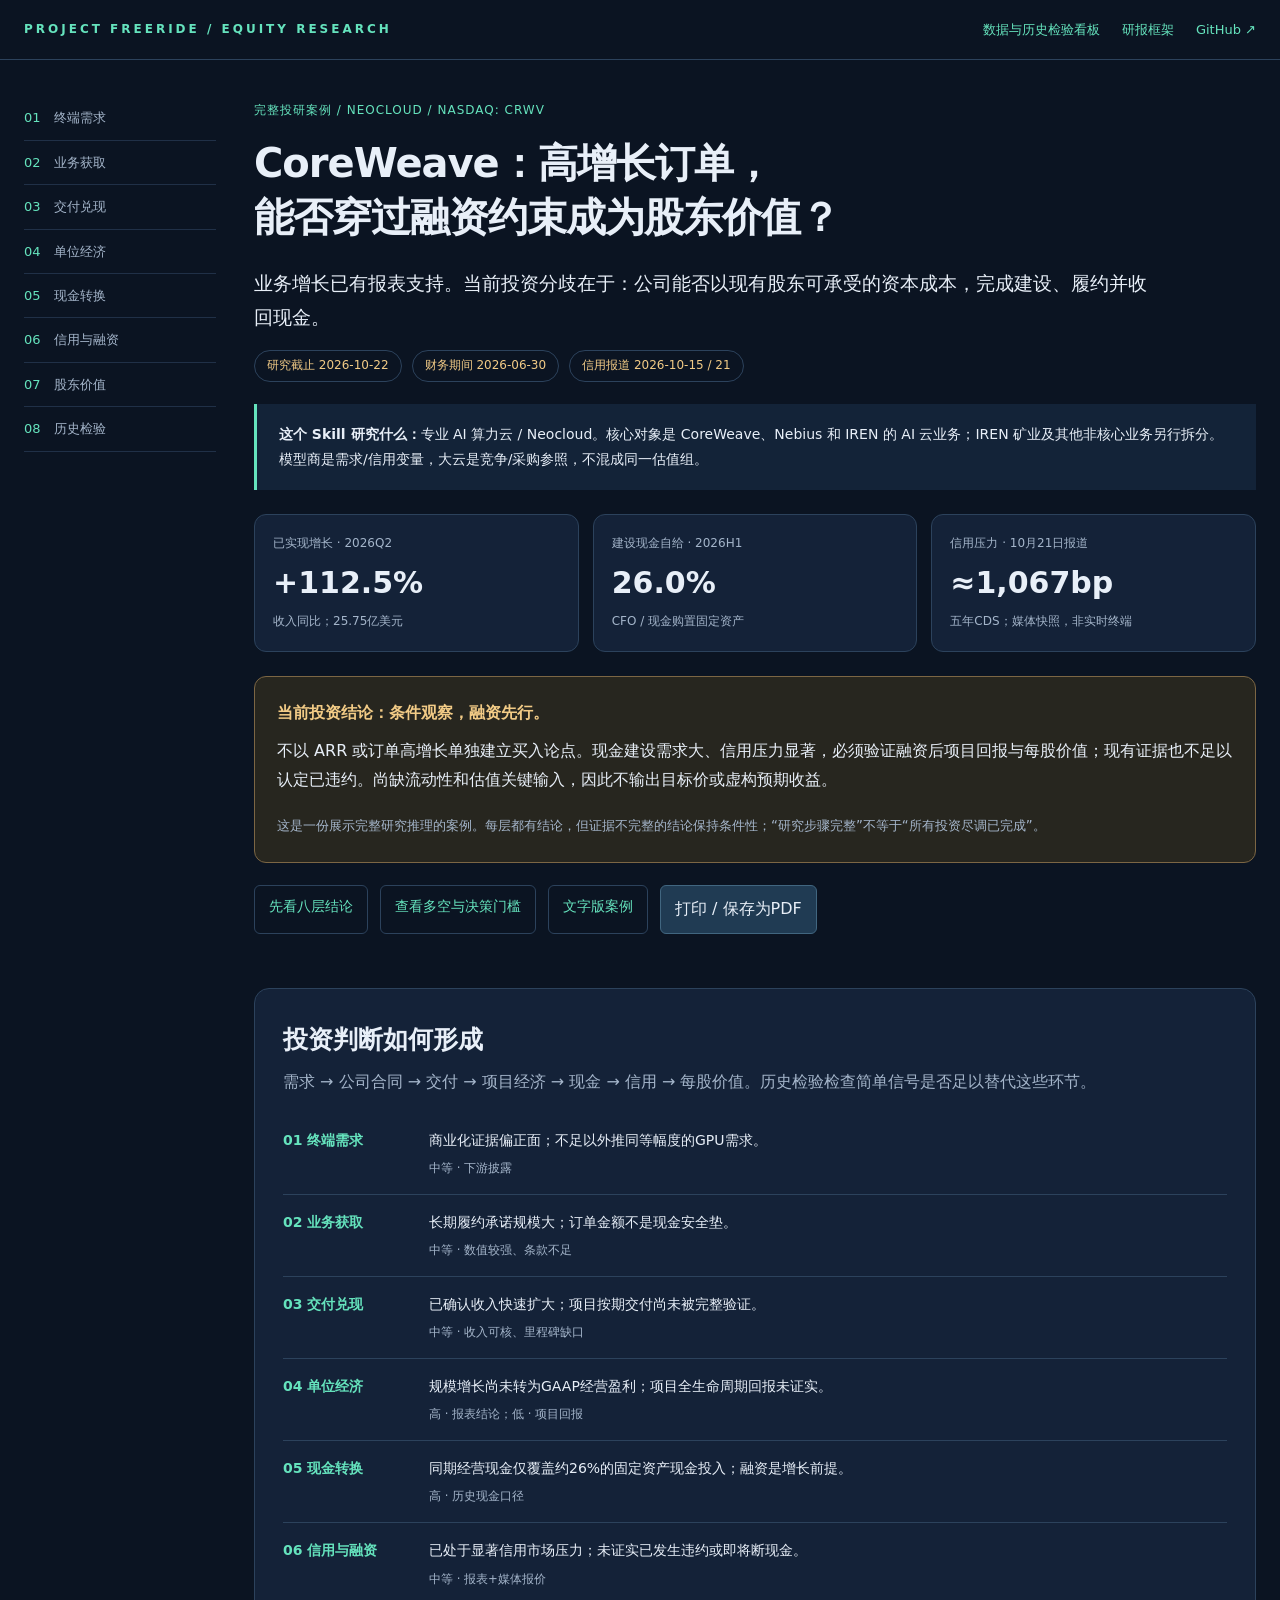
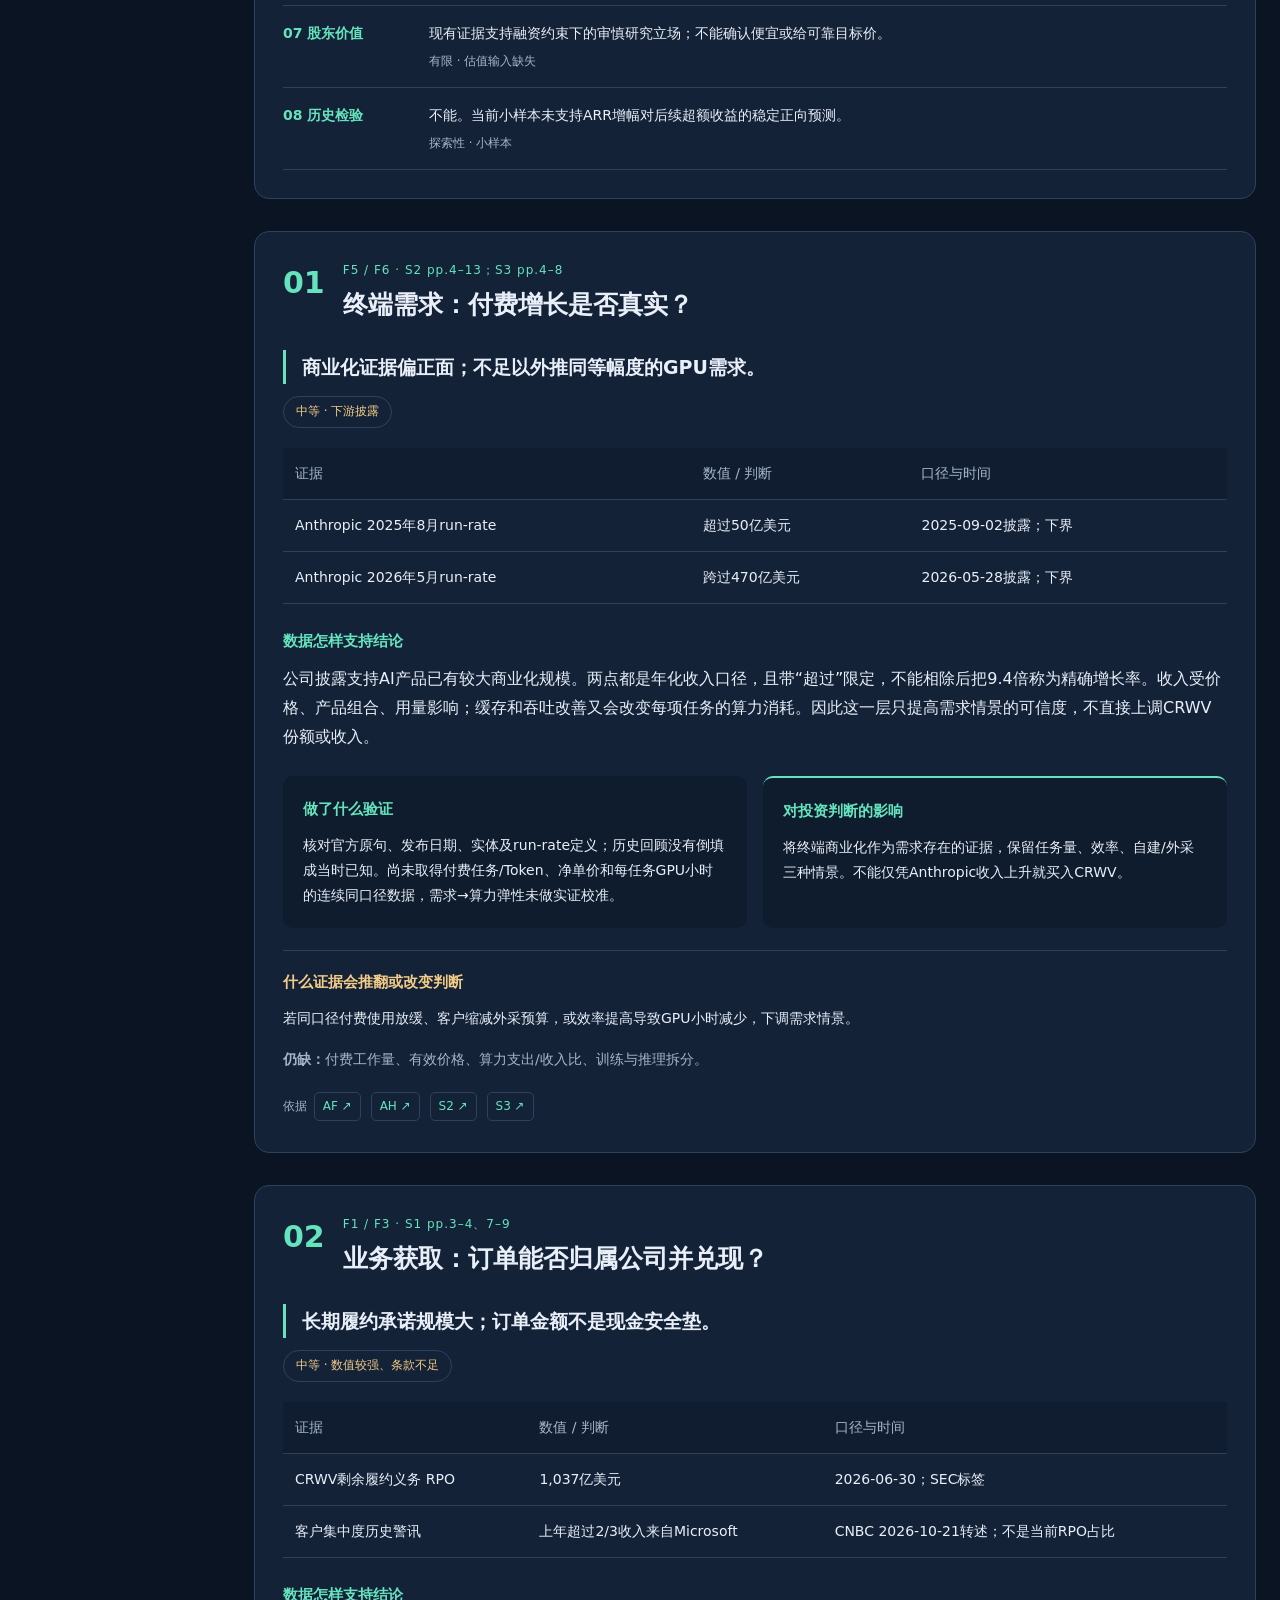
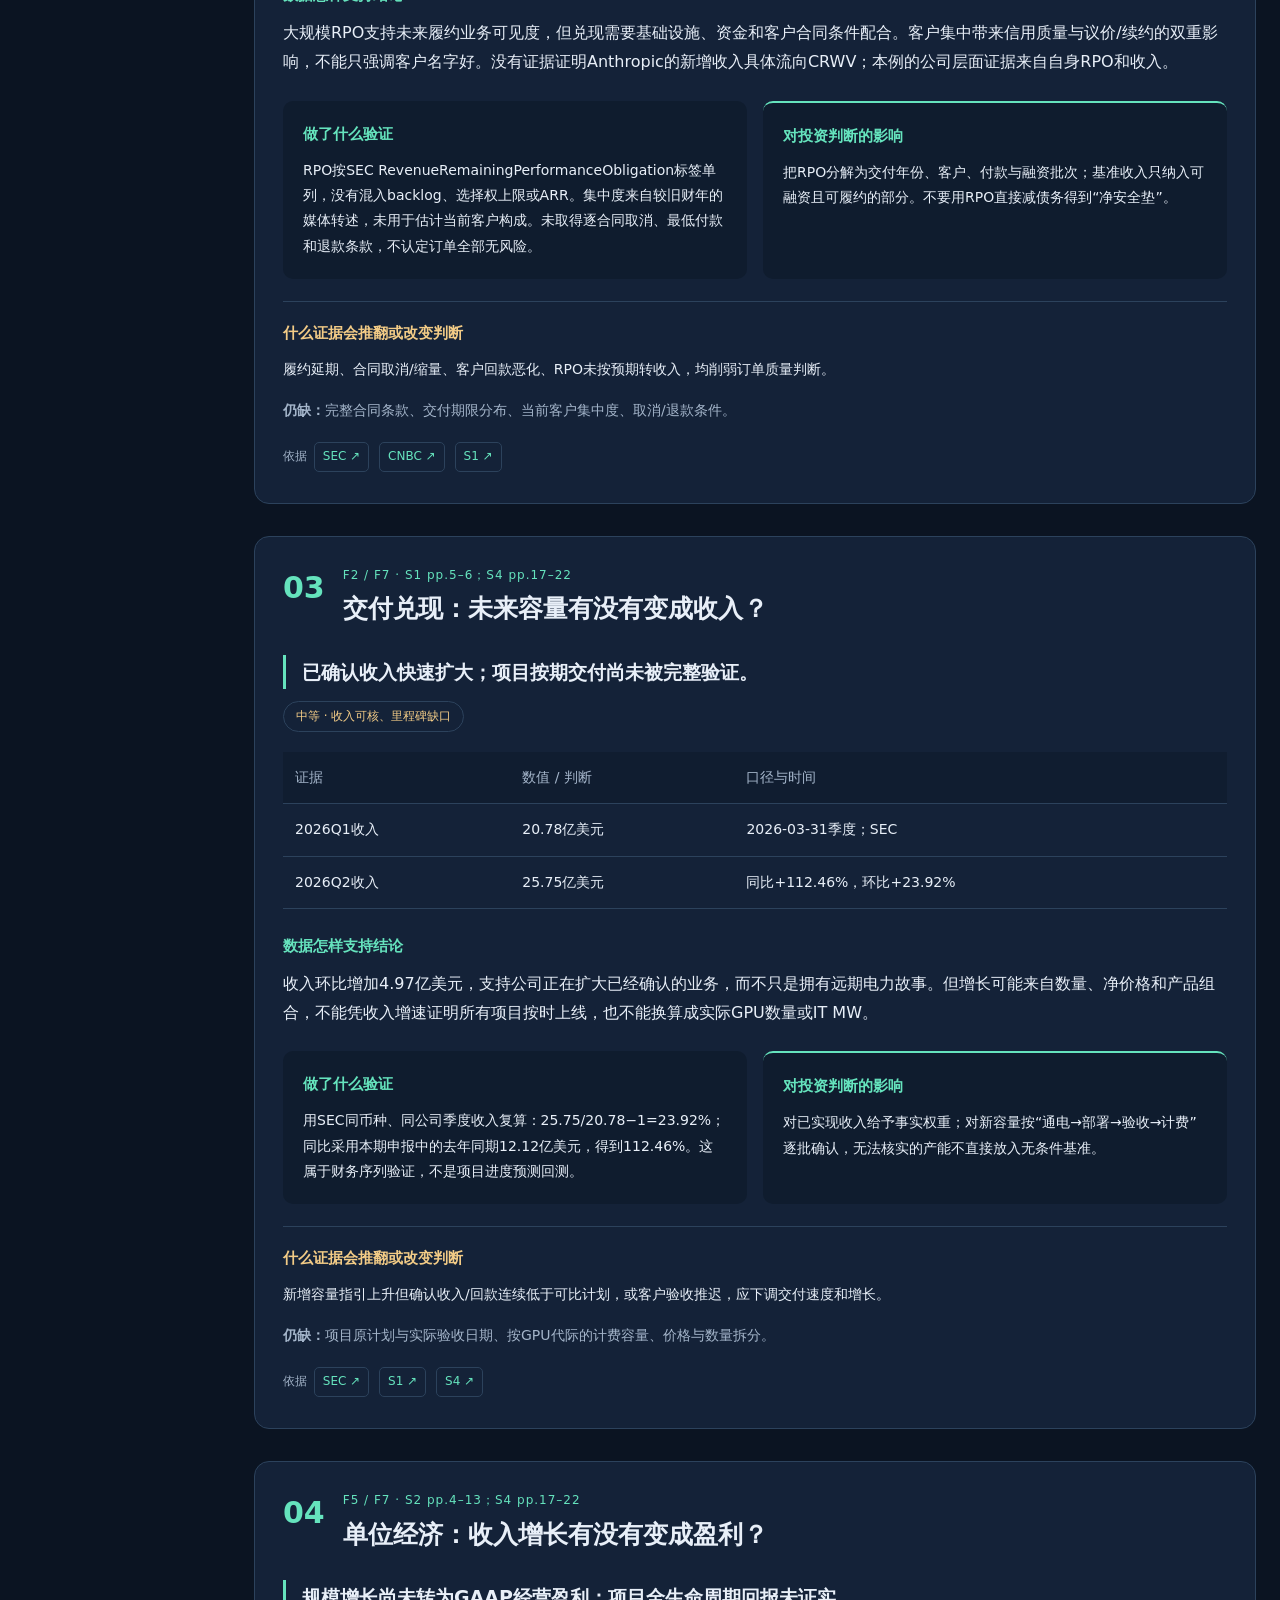
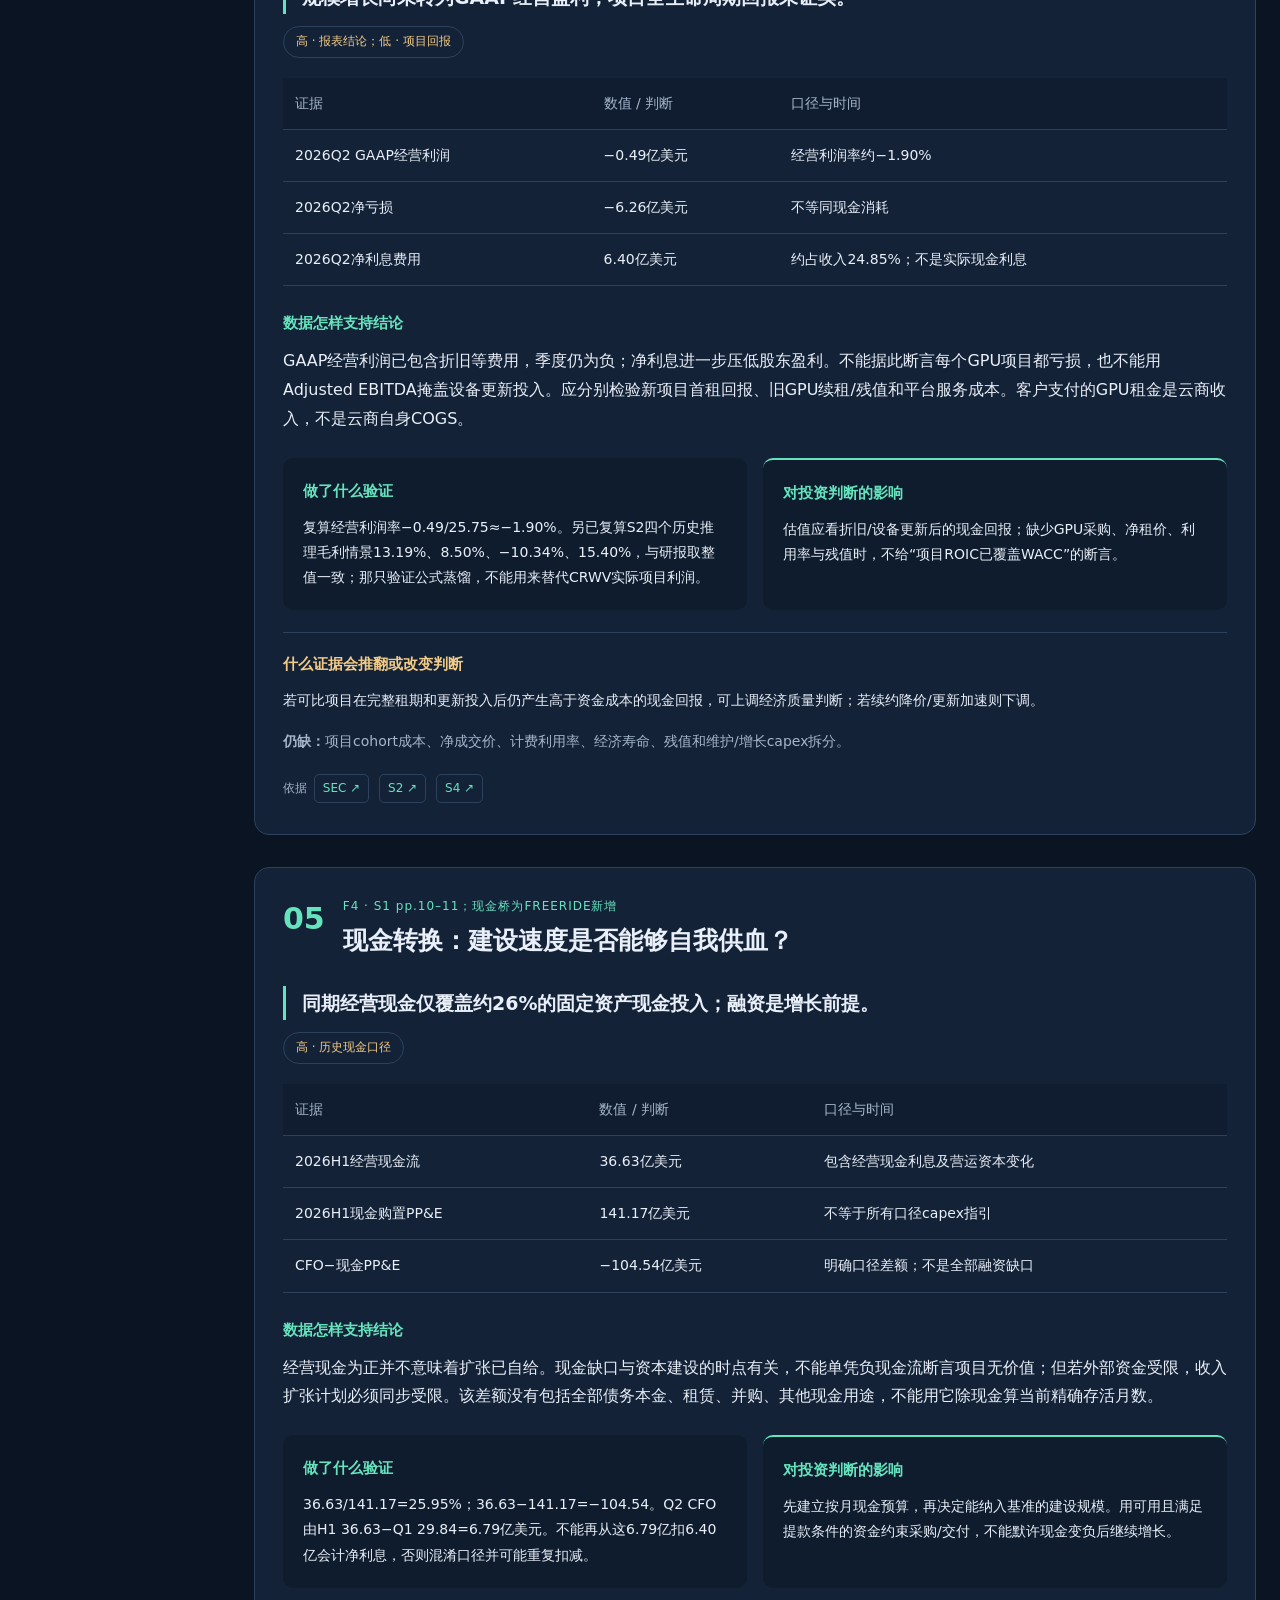
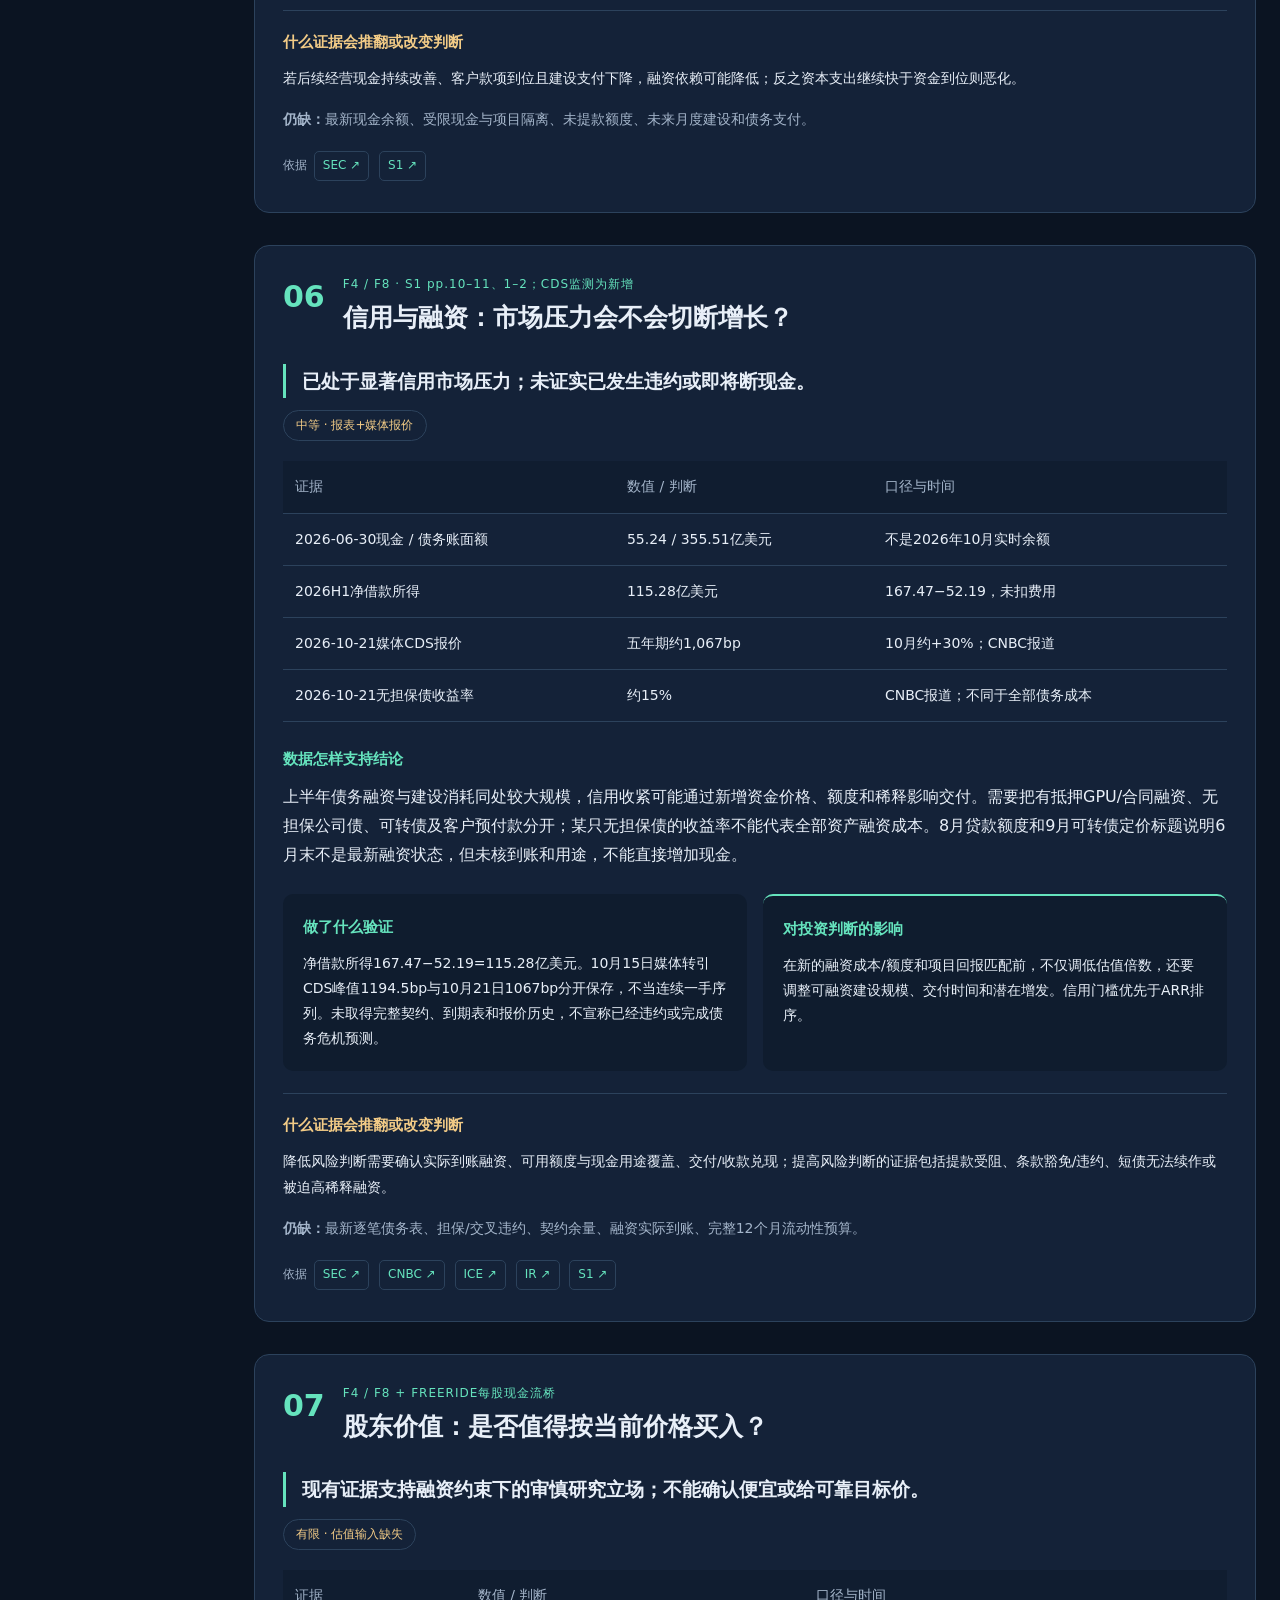
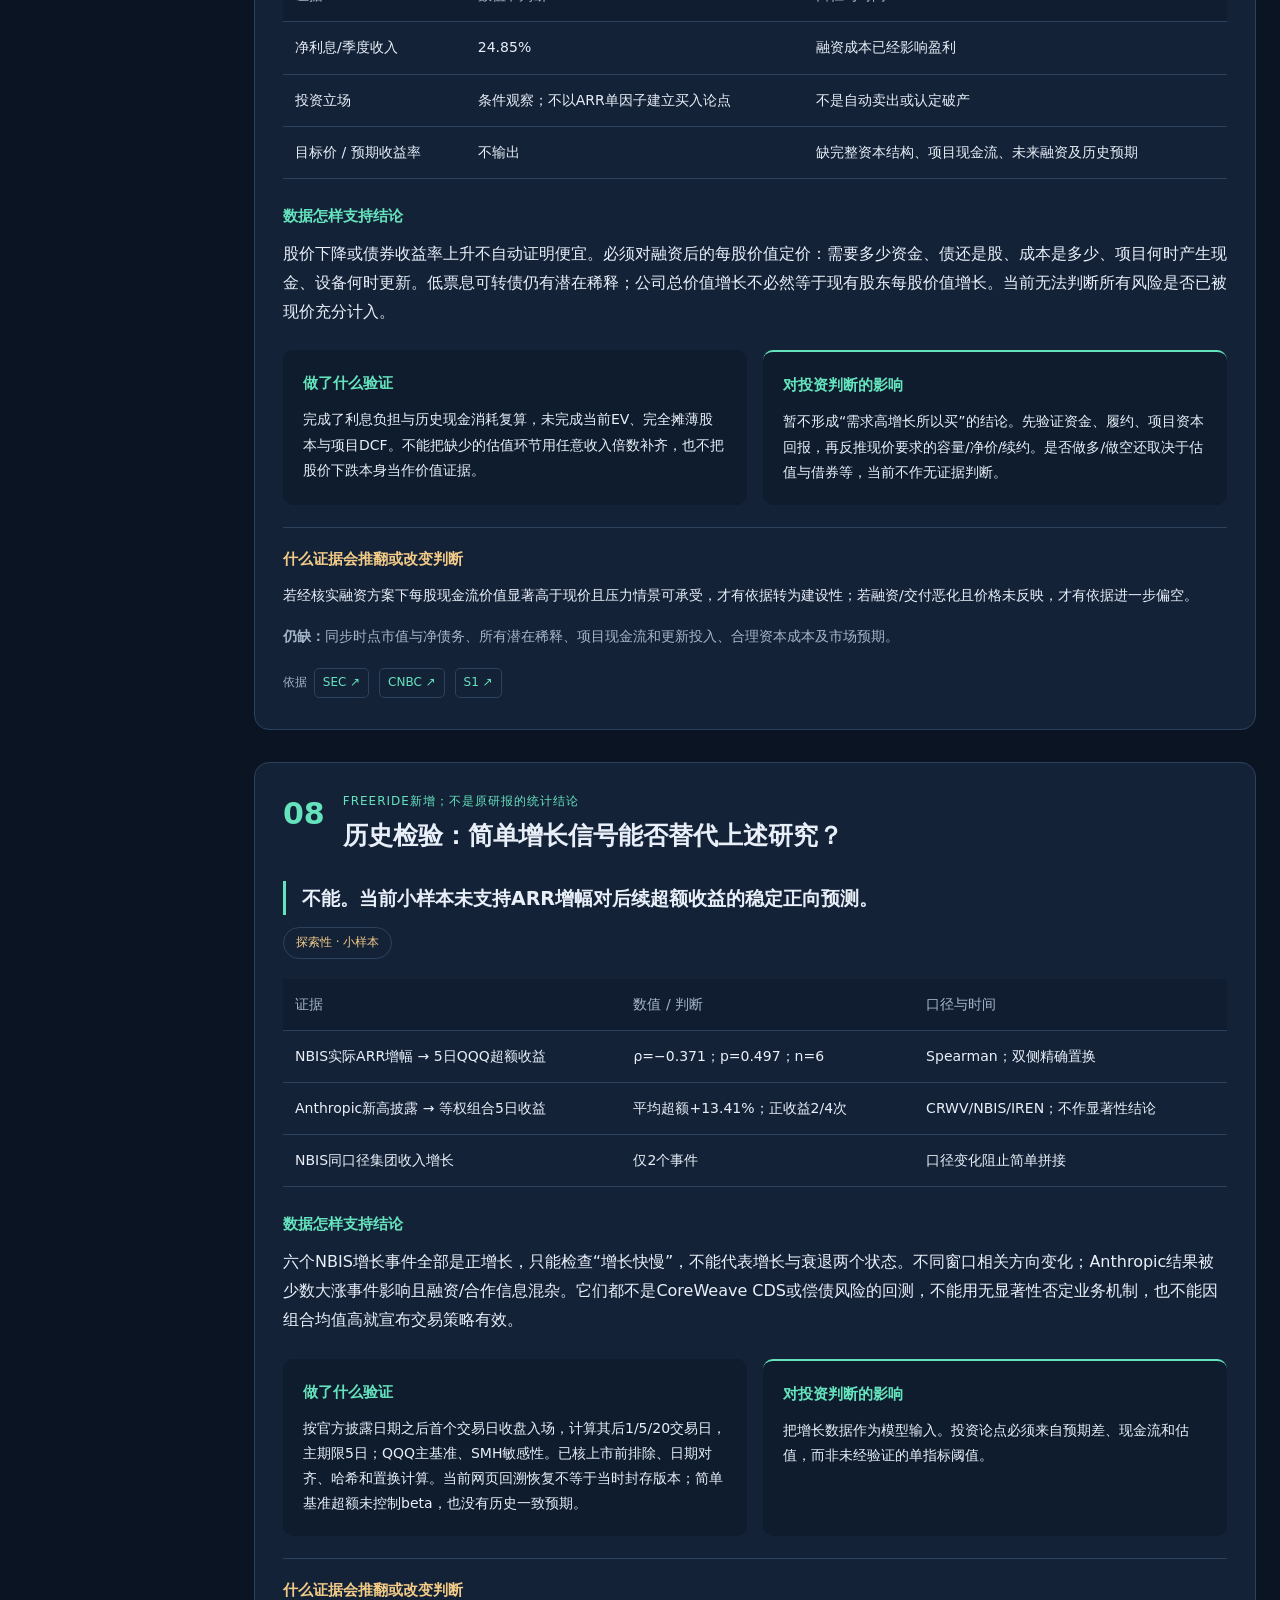
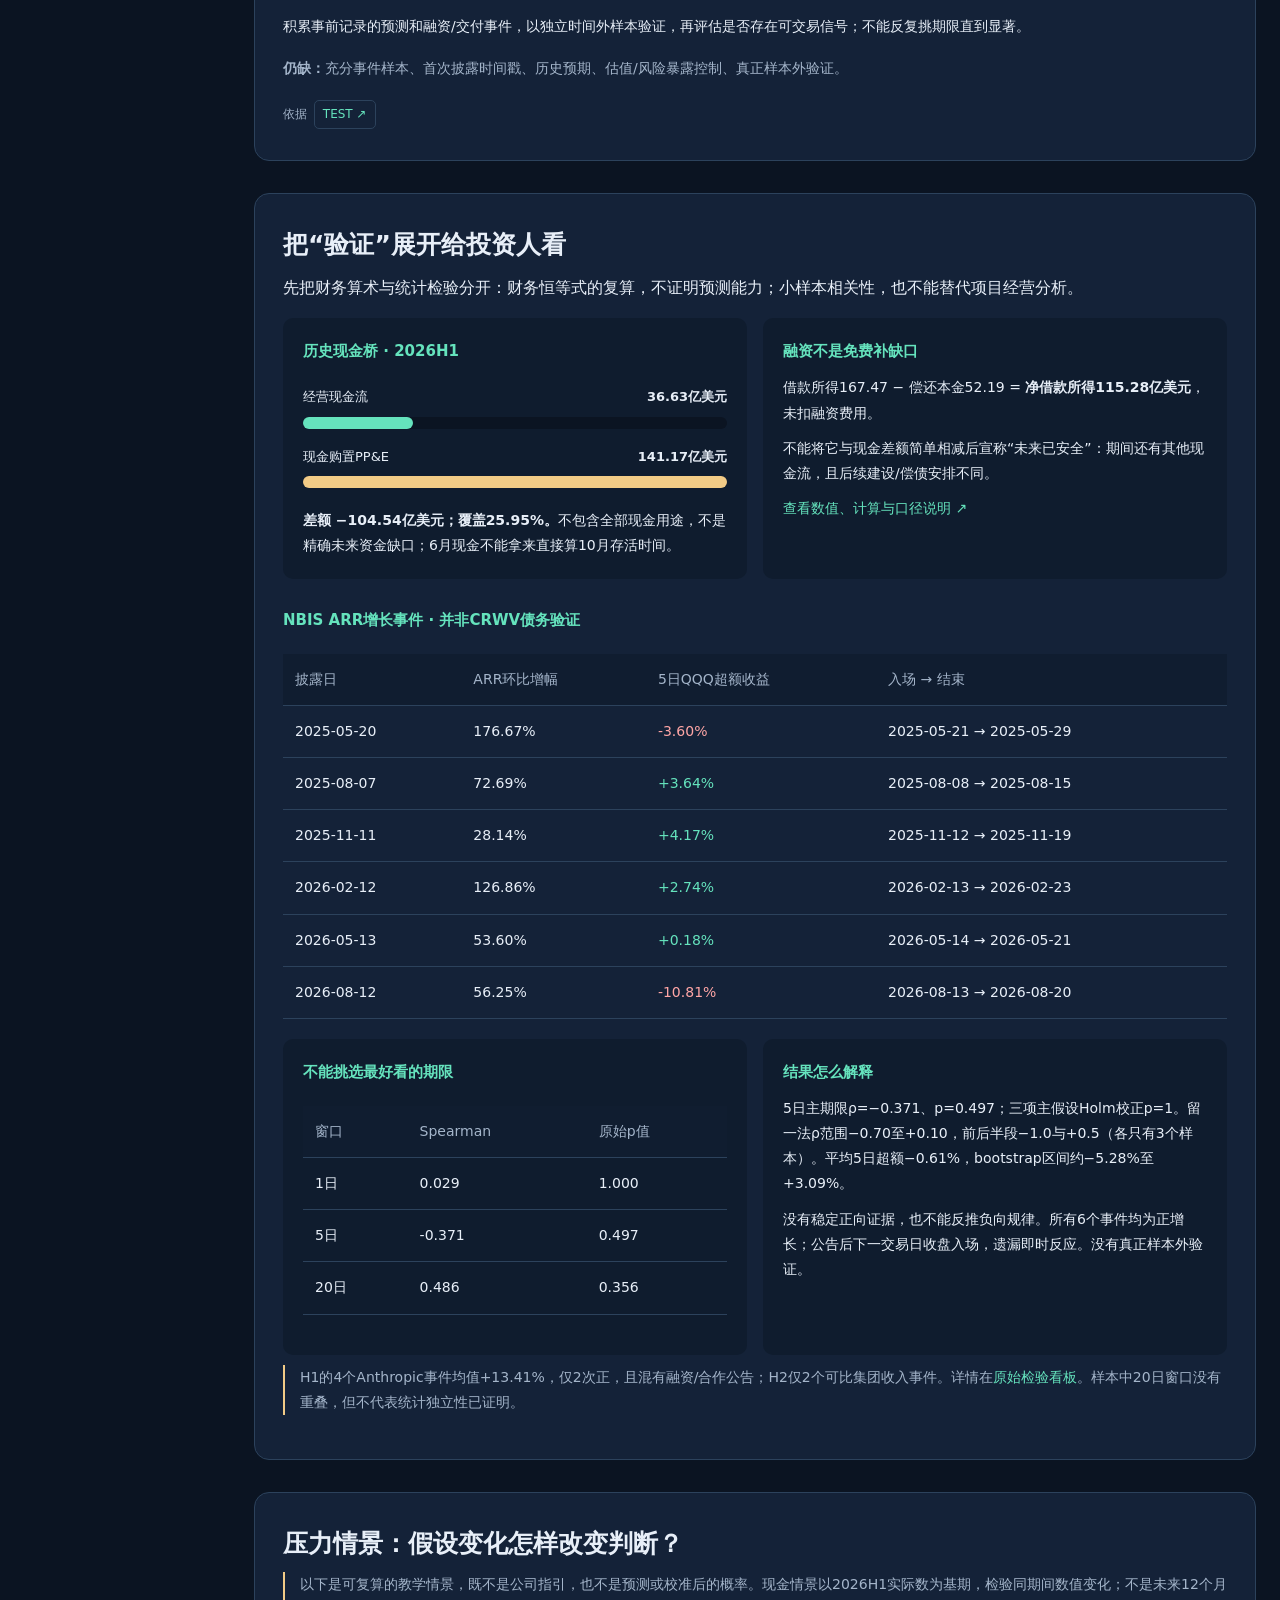
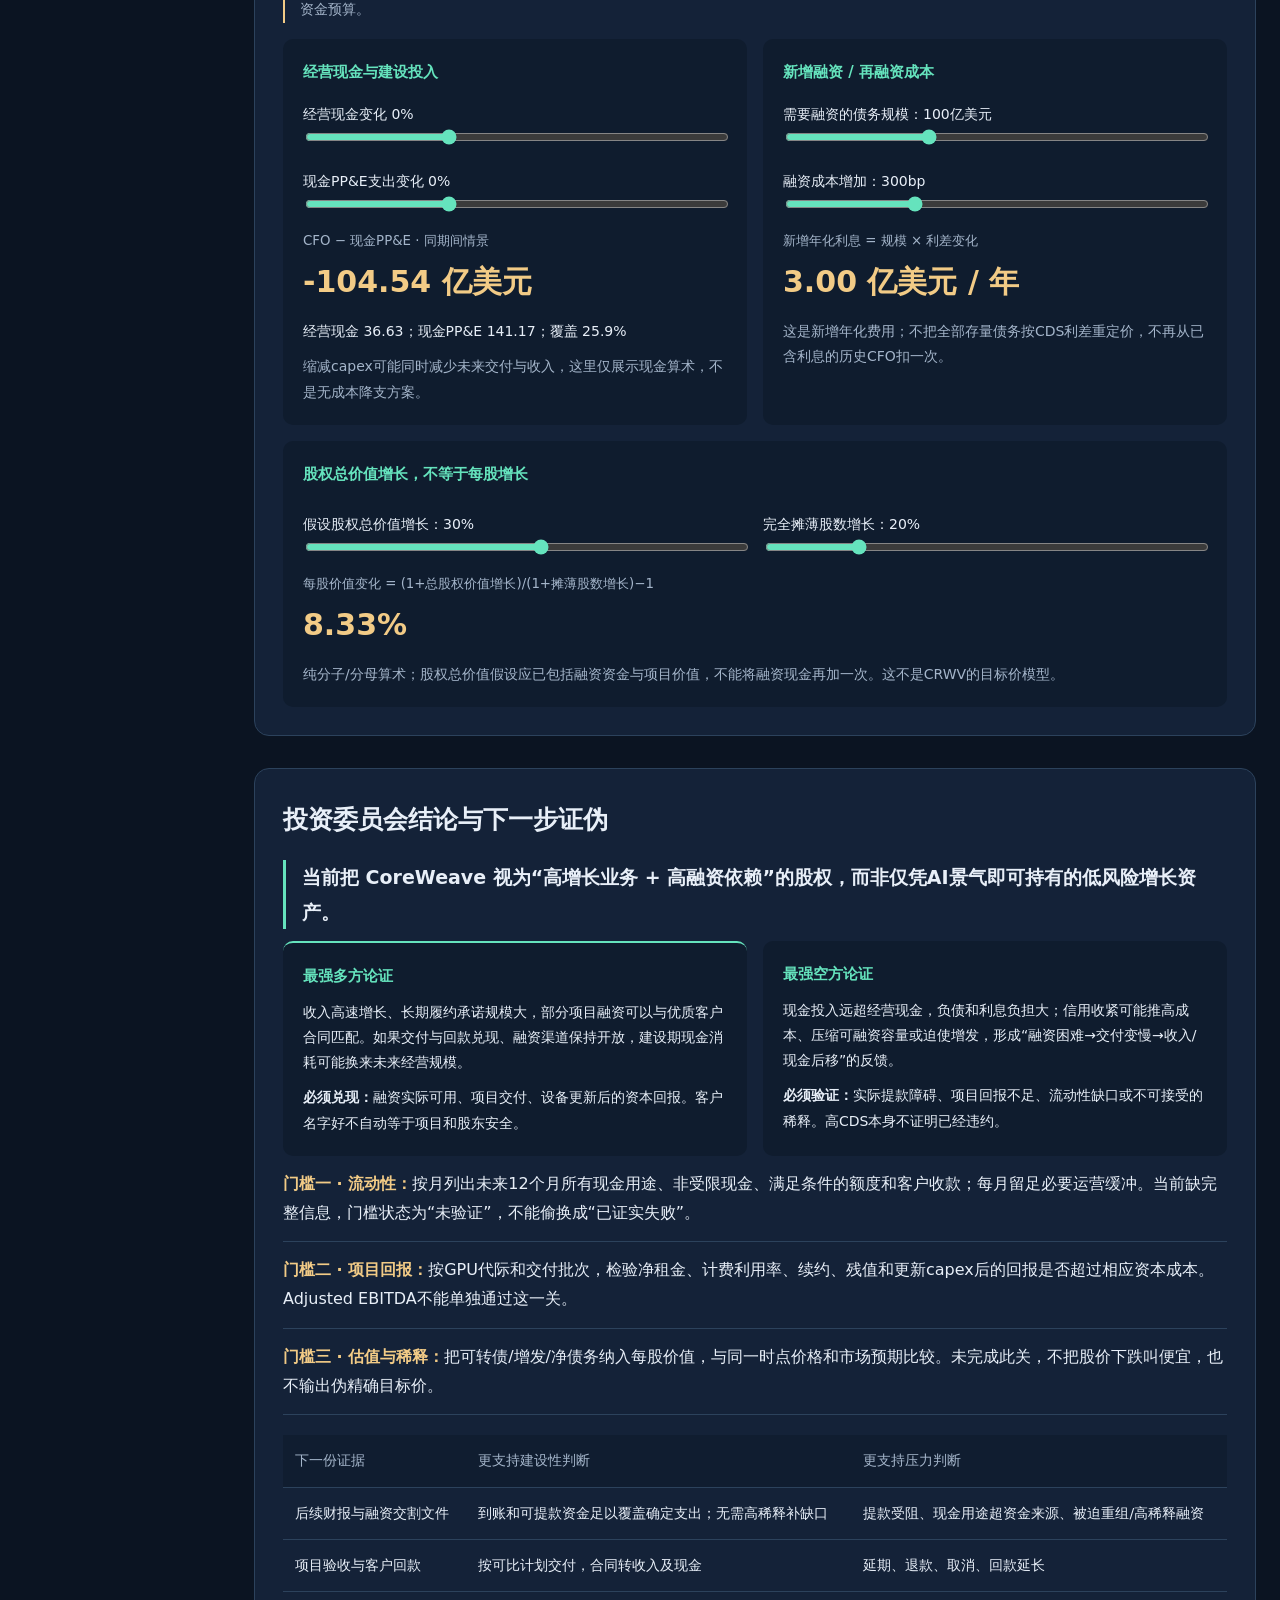
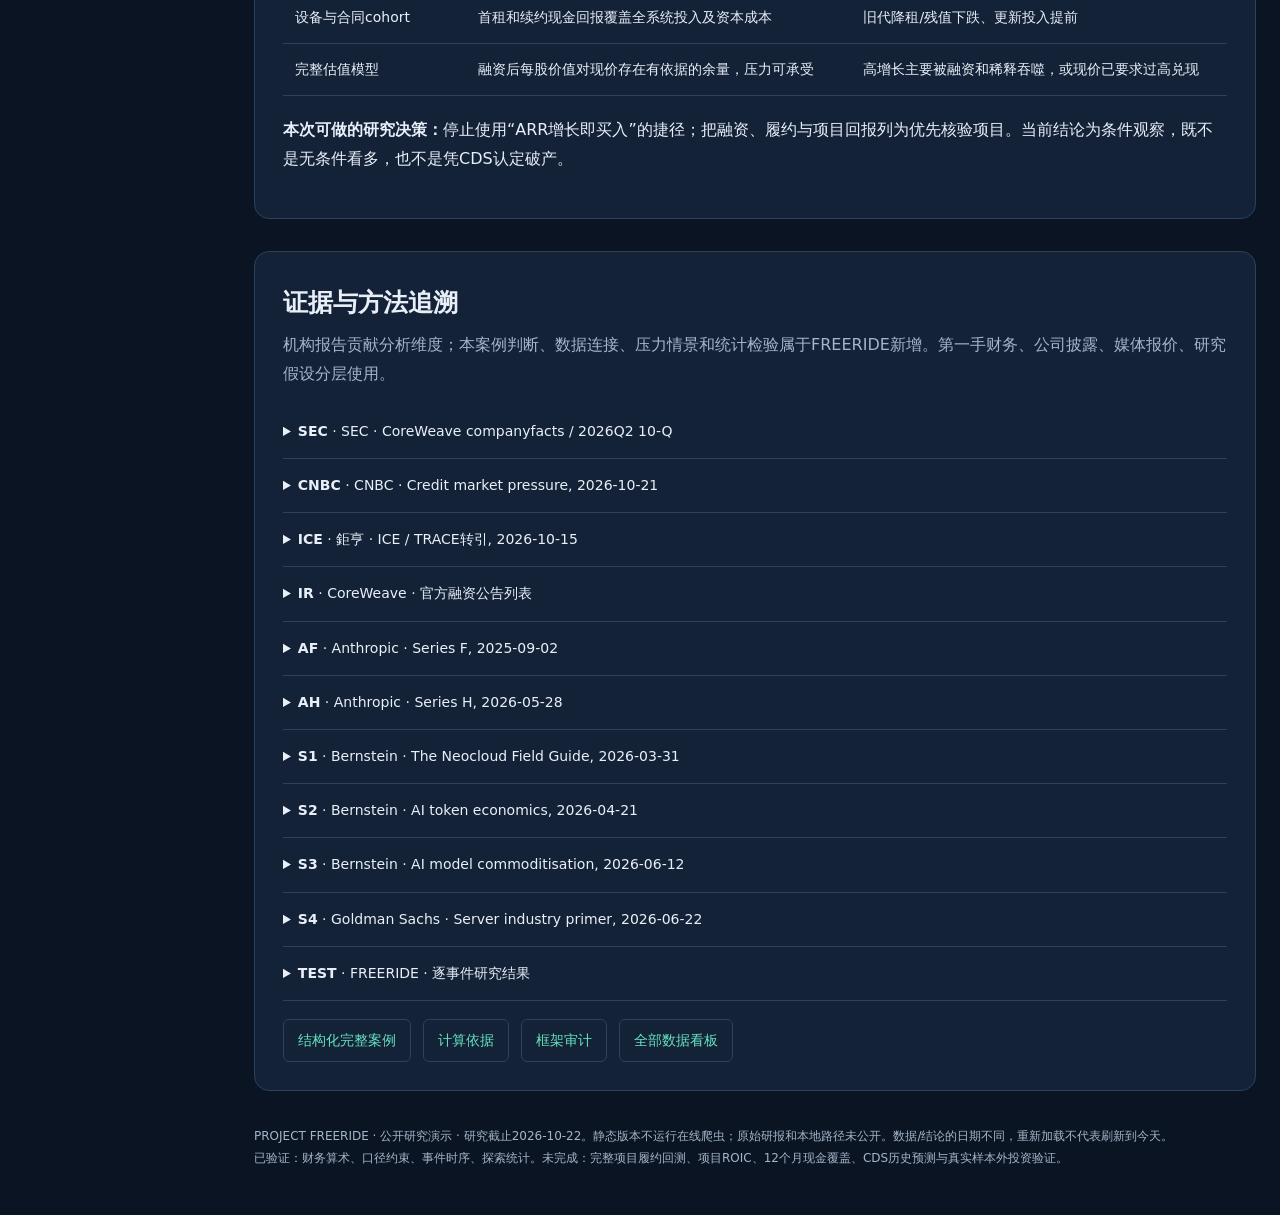
==== commit f1279a56: "Publish complete CoreWeave investment case with eight analysis layers" ====
--- a/index.html
+++ b/index.html
@@ -1,32 +1,87 @@
-<!doctype html><html lang="zh-CN"><meta charset="utf-8"><meta name="viewport" content="width=device-width,initial-scale=1"><title>FREERIDE · Neocloud Research</title>
+<!doctype html><html lang="zh-CN"><head><meta charset="utf-8"><meta name="viewport" content="width=device-width,initial-scale=1"><meta name="description" content="PROJECT FREERIDE完整Neocloud投资案例：CoreWeave需求、合同、交付、单位经济、现金、信用、股东价值与历史验证。"><title>CoreWeave 完整投资案例 · PROJECT FREERIDE</title>
 <style>
-:root{--bg:#0b1422;--panel:#142238;--line:#293c55;--text:#e8eff8;--muted:#9bafc8;--accent:#5fe1c3;--amber:#efc776}*{box-sizing:border-box}body{margin:0;background:var(--bg);color:var(--text);font:15px/1.65 system-ui,"Microsoft YaHei",sans-serif}main{max-width:1400px;margin:auto;padding:30px}h1{font-size:34px;margin:8px 0}h2{font-size:22px}h3{margin:5px 0}a{color:var(--accent)}small,.muted{color:var(--muted)}.eyebrow{letter-spacing:3px;color:var(--accent)}.row{display:flex;gap:14px;flex-wrap:wrap;align-items:center}.grid{display:grid;grid-template-columns:repeat(3,1fr);gap:16px}.card{background:var(--panel);border:1px solid var(--line);border-radius:14px;padding:22px;margin:15px 0}.big{font-size:32px;font-weight:650}.pill{border:1px solid var(--line);border-radius:20px;padding:4px 12px;color:var(--amber);font-size:12px}.note{border-left:3px solid var(--amber);padding-left:15px;color:#d3dce9}button,select,input{background:#1a304d;color:var(--text);border:1px solid #47617f;border-radius:7px;padding:9px 13px;font:inherit}button{cursor:pointer}button:hover{border-color:var(--accent)}nav{position:sticky;top:0;background:#0b1422ee;z-index:2;padding:10px 0;display:flex;gap:10px;flex-wrap:wrap}section{scroll-margin-top:80px}table{width:100%;border-collapse:collapse;font-size:13px}th,td{text-align:left;border-bottom:1px solid var(--line);padding:12px;vertical-align:top}th{color:var(--muted)}.scroll{overflow:auto;max-height:560px}details{border-bottom:1px solid var(--line);padding:12px 0}summary{cursor:pointer}svg{width:100%;height:260px}label{display:block;margin:12px 0}.two{display:grid;grid-template-columns:1fr 1fr;gap:18px}.bad{color:#ff9b9b}.good{color:var(--accent)}code{overflow-wrap:anywhere}.bar{height:8px;background:var(--accent);border-radius:5px}.hidden{display:none}@media(max-width:800px){main{padding:16px}.grid,.two{grid-template-columns:1fr}h1{font-size:26px}td{min-width:100px}}
-</style><main>
-<div class="eyebrow">PROJECT FREERIDE / RESEARCH LAB</div><h1>AI 算力云：数据 → 机制 → 检验</h1><div class="row"><span class="pill">公开研究 DEMO · 数据快照</span><span id="timestamp" class="muted"></span><button id="refresh">重新加载网页</button><span id="job" class="muted"></span></div>
-<nav><a href="#overview">关键数据</a><a href="#coverage">30项覆盖</a><a href="#study">历史检验</a><a href="#bridge">传导实验器</a><a href="#evidence">证据库</a><a href="#audit">框架审计</a></nav>
-<p class="note">公开网页展示已验证的数据快照，数据时间见下方。重新加载不会运行爬虫；采集与语义复核在维护端完成，再发布新版本。<a href="https://github.com/Lancewang1/project-freeride-neocloud-demo" target="_blank" rel="noopener">GitHub 源码</a></p><section id="overview"><div class="grid" id="cards"></div><div class="note">已抓取不等于已核验；披露不等于可比。ARR 是年化收入，电力有不同交付阶段，公开价格仅为净成交价格的代理。页面价格截到分析截止日前的完成交易日。</div><div class="two"><div class="card"><h3>Nebius 实际季度末 ARR</h3><small>单位：十亿美元；末月收入 ×12，并非合同 ARR</small><div id="arrchart"></div></div><div class="card"><h3>Anthropic 已恢复的披露历史</h3><small>按公开披露日排列；数值含“超过”下界；不是完整收入历史</small><div id="anthchart"></div></div></div></section>
-<section id="coverage"><h2>行业关键数据覆盖</h2><p id="coverageSummary"></p><div class="row"><input id="search" placeholder="搜索指标、公司或定义"><select id="scope"><option value="all">全部指标</option><option value="P0">P0 优先</option><option value="missing">未采集</option><option value="available">已有观测/代理</option></select></div><div id="metriclist" class="card"></div></section>
-<section id="study"><h2>历史检验：业务增长能预测股价吗？</h2><p class="note">结论：没有足够证据支持“ARR 增长越快，后续股价越好”。本页检验公告后漂移，不是即时反应；无历史一致预期，不能称为预期差或因果检验。</p><div class="row"><select id="hyp"><option value="H3">H3 · NBIS实际ARR增幅</option><option value="H1">H1 · Anthropic新高披露</option><option value="H2">H2 · NBIS同口径收入环比</option></select><select id="bench"><option>QQQ</option><option>SMH</option></select><select id="horizon"><option value="5">5交易日 · 主期限</option><option value="1">1交易日</option><option value="20">20交易日</option></select></div><div class="grid" id="stats"></div><div class="card"><div class="scroll"><table><thead id="eventhead"></thead><tbody id="eventrows"></tbody></table></div></div><details><summary>检验方法、样本排除与不确定性</summary><p>从披露日之后首个共同交易日收盘，到其后第N个交易日收盘。个股调整后收益减基准收益；H1对当时可交易的 CRWV/NBIS/IREN 等权。H3 Spearman 使用双侧精确置换检验，主期限三假设 Holm 校正。6个样本没有可信样本外验证；bootstrap也有小样本/独立性局限。历史网页当前版本可能被修订。禁止价格水平回归与挑选漂亮窗口。</p><ul id="limits"></ul><p id="overlap"></p><a href="data/event-study.json">下载全量事件与统计 JSON</a></details></section>
-<section id="bridge"><h2>框架与数据怎样一起用？</h2><p>数据卡改变经营假设，经营假设进入数量/价格/现金桥；最后才与股价隐含预期比较。下面仅演示条件传导，参数是用户假设，不是估计所得的历史弹性。</p><div class="two"><div class="card"><h3>客户需求 → 云商收入指数</h3><label>付费任务量变化 <input id="task" type="range" min="-50" max="200" value="50"><output id="taskv"></output></label><label>每任务GPU小时变化（效率） <input id="eff" type="range" min="-80" max="100" value="-30"><output id="effv"></output></label><label>供应商外采份额变化 <input id="share" type="range" min="-50" max="100" value="0"><output id="sharev"></output></label><label>净租价变化 <input id="rent" type="range" min="-50" max="100" value="0"><output id="rentv"></output></label><label>可计费容量上限增长 <input id="capacity" type="range" min="-50" max="200" value="20"><output id="capacityv"></output></label><div id="bridgeout"></div></div><div class="card"><h3>如何读这个反例</h3><p>任务量增长 50%，每任务 GPU 小时下降 30%，份额与租价不变时，需求侧 GPU 小时只增长 5%。如果有效计费容量更低，收入还受交付上限约束。</p><p>模型假设基期计费供需均为100、无闲置、同质GPU、按需计费；长期 take-or-pay 合同需要另建合同现金流。它不能把 Anthropic ARR 直接转换成 NBIS 收入，更不直接转换为股价。</p><p><b>还缺什么：</b>实际净价、利用率、合同取消条款、训练/推理组合、未提款额度、历史一致预期。缺失时给区间，不给伪精确目标价。</p><p>M01/M03 → F5/F6需求；M07/M09 → F2交付；M06/M11 → F3合同；M10/M17/M18 → F4资金；M27/M30 → 每股估值与预期差。</p></div></div></section>
-<section id="evidence"><h2>证据库与采集健康</h2><div class="row"><select id="entity"><option value="all">全部公司/来源</option></select><button id="download">导出观测 JSON</button></div><div class="card scroll"><table><thead><tr><th>指标 / 主体</th><th>数值 / 类型</th><th>口径 / 证据</th><th>期间 / 披露日</th><th>来源</th></tr></thead><tbody id="observations"></tbody></table></div><details><summary id="sourcecount"></summary><div id="sourcehealth"></div></details><details><summary id="queuecount"></summary><p>新语义数据需校核实际/指引、实体、时间与单位；结构化API自动进入看板，模糊文本不自动变成已核验事实。</p><div id="reviewqueue"></div></details></section>
-<section id="audit" class="card"><h2>审计：合格的研究框架 ≠ 已验证的投资信号</h2><p>Bernstein 十维框架适合组织尽调；缺少统一权重和历史预测证明。新增框架要求穿过需求、供应商归属、交付、合同、现金流、融资稀释、预期差七道验证。单靠ARR无法越过这些环节。</p><p><a href="references/framework-audit.html">完整逐项审计、公式与证伪条件</a> · <a href="references/institutional-frameworks.html">F1–F8详细蒸馏</a> · <a href="references/sources.html">研报出处与页码</a> · <a href="references/automation.html">自动化运行与缺口处理</a></p><p class="muted">F1/F2/F3/F4/F8：Bernstein 2026-03-31，pp.1–11；F5：Bernstein 2026-04-21，pp.4–13；F6：Bernstein 2026-06-12，pp.4–8；F7：Goldman Sachs 2026-06-22，pp.17–22。审计、统计及情景桥为FREERIDE新增。</p></section>
-</main><script>const D={"observations": [{"metric_id": "M06", "entity": "NBIS", "value": 90000000.0, "unit": "USD/year", "definition": "AI cloud ARR = quarter-end month revenue ×12; NOT recurring contracted revenue", "period_end": "2024-12-31", "published_at": "2025-02-20", "retrieved_at": "2026-10-21T15:11:30.577156+00:00", "source_locator": "https://assets.nebius.com/assets/f1273659-156a-4b23-aedb-5f6573f9fdc1/Nebius%20Group%20announces%204Q%20and%20FY%202024%20financial%20results.pdf?cache-buster=2025-06-13T13:29:48.409Z", "sha256": "9744ffd83a25778636dee36c3cc830c1fe0f21fc6f442b7a61f4213f15280da2", "status": "disclosed", "basis": "actual", "quote": " infrastructure business, contributed over half of the Group's total revenue. • December 2024 ARR for Nebius was $90 million, below previous guidance. This was primarily due to longer lead times for customer acquisition, while the Company was in the proc", "page": 2, "series": "nbis_arr", "raw_file": "https://assets.nebius.com/assets/f1273659-156a-4b23-aedb-5f6573f9fdc1/Nebius%20Group%20announces%204Q%20and%20FY%202024%20financial%20results.pdf?cache-buster=2025-06-13T13:29:48.409Z"}, {"metric_id": "M06", "entity": "NBIS", "value": 249000000.0, "unit": "USD/year", "definition": "AI cloud ARR = quarter-end month revenue ×12; NOT recurring contracted revenue", "period_end": "2025-03-31", "published_at": "2025-05-20", "retrieved_at": "2026-10-21T15:11:27.119208+00:00", "source_locator": "https://assets.nebius.com/assets/2ebc1a9b-61e9-4398-bbdb-e8a24a50efe6/Nebius%20Group_Letter%20to%20shareholders_Q12025.pdf?cache-buster=2025-06-11T17:44:46.519Z", "sha256": "40d110a91f91f20a7ab3a1a787b53e7c696c60b04ded186f24e6b7ad2615ff77", "status": "disclosed", "basis": "actual", "quote": "Our core infrastructure busi- ness delivered annualized run-rate revenue (ARR)* as of the end of Q1 of $249 million, up 684% year-over-year. We are continuing to see strong dynamics in Q2, with April ARR of approximately $310 million, and have m", "page": 2, "series": "nbis_arr", "raw_file": "https://assets.nebius.com/assets/2ebc1a9b-61e9-4398-bbdb-e8a24a50efe6/Nebius%20Group_Letter%20to%20shareholders_Q12025.pdf?cache-buster=2025-06-11T17:44:46.519Z"}, {"metric_id": "M06", "entity": "NBIS", "value": 430000000.0, "unit": "USD/year", "definition": "AI cloud ARR = quarter-end month revenue ×12; NOT recurring contracted revenue", "period_end": "2025-06-30", "published_at": "2025-08-07", "retrieved_at": "2026-10-21T15:11:27.718424+00:00", "source_locator": "https://assets.nebius.com/assets/626c36f7-30d7-42e6-a804-abf499ded108/Nebius%20-%20Letter%20to%20shareholders%20-%20Q2%202025.pdf", "sha256": "8edb4dd7a5be91f799b31710cee19f92048d4227779bd8c9e4ac359ff3b9e913", "status": "disclosed", "basis": "actual", "quote": " total group revenue in Q2’25, ended the quarter with annualized run-rate reve- nue of $430 million, up from $249 million at the end of March. Demand remained strong, driven by increasing AI use cases, growth in adoption, and the", "page": 11, "series": "nbis_arr", "raw_file": "https://assets.nebius.com/assets/626c36f7-30d7-42e6-a804-abf499ded108/Nebius%20-%20Letter%20to%20shareholders%20-%20Q2%202025.pdf"}, {"metric_id": "M06", "entity": "NBIS", "value": 551000000.0, "unit": "USD/year", "definition": "AI cloud ARR = quarter-end month revenue ×12; NOT recurring contracted revenue", "period_end": "2025-09-30", "published_at": "2025-11-11", "retrieved_at": "2026-10-21T15:11:30.211659+00:00", "source_locator": "https://assets.nebius.com/assets/ddbb0026-e8e4-425d-8459-6570f3026646/Shareholder%20Letter%20Q3.pdf?cache-buster=2025-11-11T15:38:44.881Z", "sha256": "0cc467031fb0d3053581b0ffdce9052309bf95197847b8de017160153ac30807", "status": "disclosed", "basis": "actual", "quote": "n Q3’25. Annualized run-rate revenue (ARR)1 at the end of September was approx- imately $551 million. • Demand remained strong, driven by increasing AI use cas- es, growth in adoption, and the expansion of our client base. • The e", "page": 9, "series": "nbis_arr", "raw_file": "https://assets.nebius.com/assets/ddbb0026-e8e4-425d-8459-6570f3026646/Shareholder%20Letter%20Q3.pdf?cache-buster=2025-11-11T15:38:44.881Z"}, {"metric_id": "M06", "entity": "NBIS", "value": 1250000000.0, "unit": "USD/year", "definition": "AI cloud ARR = quarter-end month revenue ×12; NOT recurring contracted revenue", "period_end": "2025-12-31", "published_at": "2026-02-12", "retrieved_at": "2026-10-21T15:11:30.560533+00:00", "source_locator": "https://assets.nebius.com/assets/e59fb92e-9027-473a-8cac-04f9d2e9ea9a/Shareholder%20Letter%20Q4%202025.pdf?cache-buster=2026-02-12T11:43:13.446Z", "sha256": "d81fdf5ebd93060a05bfc5341416f364f934807d7c2a03990027fd19450e5fe1", "status": "disclosed", "basis": "actual", "quote": "ur unrelenting focus on execution in 2025 delivered: • Strong financial results ARR1 as of year-end was $1.25 billion, ahead of our most recent guidance of $900 million to $1.1 billion. During 2025 we significantly diversified our AI cloud custome", "page": 3, "series": "nbis_arr", "raw_file": "https://assets.nebius.com/assets/e59fb92e-9027-473a-8cac-04f9d2e9ea9a/Shareholder%20Letter%20Q4%202025.pdf?cache-buster=2026-02-12T11:43:13.446Z"}, {"metric_id": "M06", "entity": "NBIS", "value": 1920000000.0, "unit": "USD/year", "definition": "AI cloud ARR = quarter-end month revenue ×12; NOT recurring contracted revenue", "period_end": "2026-03-31", "published_at": "2026-05-13", "retrieved_at": "2026-10-21T15:11:27.694817+00:00", "source_locator": "https://assets.nebius.com/assets/4f7f76ee-aa57-41d9-935b-cac74898469d/Nebius%20SHL_Q1%202026.pdf?cache-buster=2026-05-13T12:52:30.293Z&_gl=1*o9sc01*_gcl_aw*R0NMLjE3Nzg1ODAxNjkuQ2p3S0NBanduNHZRQmhCc0Vpd0FxM2hoTjlhM2pLZUNqYmFKNEhjRTZYN080QlpUc2pyc0dNVTVyQi1nbzROckw4aEdsNnJ4eW9XMGJSb0MzUmdRQXZEX0J3RQ..*_gcl_au*OTMxOTg0ODM4LjE3NzY3NjM1OTcuMzIwNTc3NzU3LjE3NzgxNDQ3MTQuMTc3ODE0NDcxNA..", "sha256": "83a68d99d7f50c7df2406add513a7c7913b99e18e3a6d8b97e59433ba7128832", "status": "disclosed", "basis": "actual", "quote": "of total group revenue during the quarter. • Annualized run-rate revenue (ARR)1 of $1.92 billion as of the end of March was up 674% year-over-year and 54% from the $1.25 billion reported as of the end of December 2025. In USD ", "page": 9, "series": "nbis_arr", "raw_file": "https://assets.nebius.com/assets/4f7f76ee-aa57-41d9-935b-cac74898469d/Nebius%20SHL_Q1%202026.pdf?cache-buster=2026-05-13T12:52:30.293Z&_gl=1*o9sc01*_gcl_aw*R0NMLjE3Nzg1ODAxNjkuQ2p3S0NBanduNHZRQmhCc0Vpd0FxM2hoTjlhM2pLZUNqYmFKNEhjRTZYN080QlpUc2pyc0dNVTVyQi1nbzROckw4aEdsNnJ4eW9XMGJSb0MzUmdRQXZEX0J3RQ..*_gcl_au*OTMxOTg0ODM4LjE3NzY3NjM1OTcuMzIwNTc3NzU3LjE3NzgxNDQ3MTQuMTc3ODE0NDcxNA.."}, {"metric_id": "M06", "entity": "NBIS", "value": 3000000000.0, "unit": "USD/year", "definition": "AI cloud ARR = quarter-end month revenue ×12; NOT recurring contracted revenue", "period_end": "2026-06-30", "published_at": "2026-08-12", "retrieved_at": "2026-10-21T15:11:30.056567+00:00", "source_locator": "https://assets.nebius.com/assets/a6ecfd85-a6cb-4967-8ef7-9a25bd261f9c/SHLQ226.pdf?cache-buster=2026-08-12T11:54:46.695Z", "sha256": "aec30236b7903532684ddf43fd5006ef89a945118366d767315434fd65b4dc29", "status": "disclosed", "basis": "actual", "quote": "r-over-year. Nebius AI cloud revenue grew 514% year- over-year to $575 million, ARR reached $3.0 billion. • We also continued to demonstrate the operating leverage inherent in our business: our AI cloud business delivered an adjusted ", "page": 3, "series": "nbis_arr", "raw_file": "https://assets.nebius.com/assets/a6ecfd85-a6cb-4967-8ef7-9a25bd261f9c/SHLQ226.pdf?cache-buster=2026-08-12T11:54:46.695Z"}, {"metric_id": "M26", "entity": "NBIS", "value": 106, "unit": "percent", "definition": "Group comparable continuing revenue QoQ; company-stated", "period_end": null, "published_at": "2025-08-07", "retrieved_at": "2026-10-21T15:11:27.718424+00:00", "source_locator": "https://assets.nebius.com/assets/626c36f7-30d7-42e6-a804-abf499ded108/Nebius%20-%20Letter%20to%20shareholders%20-%20Q2%202025.pdf", "sha256": "8edb4dd7a5be91f799b31710cee19f92048d4227779bd8c9e4ac359ff3b9e913", "status": "disclosed", "basis": "actual", "quote": "ate Group revenue was $105.1 million, up 625% and up 106% quarter-over-quarter excluding Toloka’s results, which have been reclassified to discontinued operations. Our core AI", "page": 11, "series": "nbis_revenue_qoq", "raw_file": "https://assets.nebius.com/assets/626c36f7-30d7-42e6-a804-abf499ded108/Nebius%20-%20Letter%20to%20shareholders%20-%20Q2%202025.pdf"}, {"metric_id": "M26", "entity": "NBIS", "value": 39, "unit": "percent", "definition": "Group comparable continuing revenue QoQ; company-stated", "period_end": null, "published_at": "2025-11-11", "retrieved_at": "2026-10-21T15:11:30.211659+00:00", "source_locator": "https://assets.nebius.com/assets/ddbb0026-e8e4-425d-8459-6570f3026646/Shareholder%20Letter%20Q3.pdf?cache-buster=2025-11-11T15:38:44.881Z", "sha256": "0cc467031fb0d3053581b0ffdce9052309bf95197847b8de017160153ac30807", "status": "disclosed", "basis": "actual", "quote": "oup revenue was $146.1 million in Q3, up 355% and up 39% quarter-over-quarter, excluding Toloka’s results, which have been reclassified to discontinued operations. • Our core ", "page": 9, "series": "nbis_revenue_qoq", "raw_file": "https://assets.nebius.com/assets/ddbb0026-e8e4-425d-8459-6570f3026646/Shareholder%20Letter%20Q3.pdf?cache-buster=2025-11-11T15:38:44.881Z"}, {"metric_id": "M01", "entity": "Anthropic", "value": 30000000000.0, "unit": "USD/year", "definition": "Company annualized run-rate; not audited recognized annual revenue", "period_end": null, "published_at": "2026-04-20", "retrieved_at": "2026-10-21T15:11:21.777091+00:00", "source_locator": "https://www.anthropic.com/news/anthropic-amazon-compute", "sha256": "8ea7410e78dc4184ab8217c03d646f3a2ce4eb7a1180aca1e3771dde73d19641", "status": "disclosed", "basis": "actual", "quote": "longside it we have experienced a sharp rise in consumer usage across our free, Pro, and Max tiers. Our run-rate revenue has now surpassed $30 billion, up from approximately $9 billion at the end of 2025. Growth at this pace places an inevitable strain on our infrastruc", "page": null, "series": "anthropic_runrate", "bound": "lower_bound", "raw_file": "https://www.anthropic.com/news/anthropic-amazon-compute"}, {"metric_id": "M01", "entity": "Anthropic", "value": 14000000000.0, "unit": "USD/year", "definition": "Company annualized run-rate; not audited recognized annual revenue", "period_end": null, "published_at": "2026-02-12", "retrieved_at": "2026-10-21T15:11:23.557001+00:00", "source_locator": "https://www.anthropic.com/news/anthropic-raises-30-billion-series-g-funding-380-billion-post-money-valuation", "sha256": "b9bb2d1fd5d60577f8fda8e498209dcea2ce51586ee0fefe999ae03de9864bbc", "status": "disclosed", "basis": "actual", "quote": "d on.” It has been less than three years since Anthropic earned its first dollar in revenue. Today, our run-rate revenue is $14 billion, with this figure growing over 10x annually in each of those past three years. This growth has been driven by our posit", "page": null, "series": "anthropic_runrate", "bound": "point", "raw_file": "https://www.anthropic.com/news/anthropic-raises-30-billion-series-g-funding-380-billion-post-money-valuation"}, {"metric_id": "M01", "entity": "Anthropic", "value": 5000000000.0, "unit": "USD/year", "definition": "Company annualized run-rate; not audited recognized annual revenue", "period_end": null, "published_at": "2025-09-02", "retrieved_at": "2026-10-21T15:11:24.605383+00:00", "source_locator": "https://www.anthropic.com/news/anthropic-raises-series-f-at-usd183b-post-money-valuation", "sha256": "510b0f04886153c02e4e290961e084a6a6a07ab995c9667608ac51980e13273f", "status": "disclosed", "basis": "actual", "quote": "’s run-rate revenue had grown to approximately $1 billion. By August 2025, just eight months later, our run-rate revenue reached over $5 billion—making Anthropic one of the fastest-growing technology companies in history. Anthropic’s trajectory has been driven by ", "page": null, "series": "anthropic_runrate", "bound": "lower_bound", "raw_file": "https://www.anthropic.com/news/anthropic-raises-series-f-at-usd183b-post-money-valuation"}, {"metric_id": "M01", "entity": "Anthropic", "value": 30000000000.0, "unit": "USD/year", "definition": "Company annualized run-rate; not audited recognized annual revenue", "period_end": null, "published_at": "2026-04-06", "retrieved_at": "2026-10-21T15:11:25.544542+00:00", "source_locator": "https://www.anthropic.com/news/google-broadcom-partnership-compute", "sha256": "29bfb74bf5f1c94ac638b9386ff99462ca24eb79541b29b73762a8772c009dcd", "status": "disclosed", "basis": "actual", "quote": " to keep pace with our unprecedented growth.” Demand from Claude customers has accelerated in 2026. Our run-rate revenue has now surpassed $30 billion—up from approximately $9 billion at the end of 2025. When we announced our Series G fundraising in February, we shared ", "page": null, "series": "anthropic_runrate", "bound": "lower_bound", "raw_file": "https://www.anthropic.com/news/google-broadcom-partnership-compute"}, {"metric_id": "M01", "entity": "Anthropic", "value": 47000000000.0, "unit": "USD/year", "definition": "Company annualized run-rate; not audited recognized annual revenue", "period_end": null, "published_at": "2026-05-28", "retrieved_at": "2026-10-21T15:11:26.135474+00:00", "source_locator": "https://www.anthropic.com/news/series-h", "sha256": "be3f0de850b6fe6cd003e8c60f76f1b09b0eb05888d1af9270df3a839401464b", "status": "disclosed", "basis": "actual", "quote": "ce our Series G in February, adoption has continued to grow across global enterprise customers, and our run-rate revenue crossed $47 billion earlier this month. This latest funding is expected to advance our safety and interpretability research, expand compute", "page": null, "series": "anthropic_runrate", "bound": "lower_bound", "raw_file": "https://www.anthropic.com/news/series-h"}, {"metric_id": "M07", "entity": "NBIS", "value": 5, "unit": "GW", "definition": "Year-end 2026 contracted power GUIDANCE; not energized/accepted IT MW", "period_end": "2026-12-31", "published_at": "2026-08-12", "retrieved_at": "2026-10-21T15:11:30.056567+00:00", "source_locator": "https://assets.nebius.com/assets/a6ecfd85-a6cb-4967-8ef7-9a25bd261f9c/SHLQ226.pdf?cache-buster=2026-08-12T11:54:46.695Z", "sha256": "aec30236b7903532684ddf43fd5006ef89a945118366d767315434fd65b4dc29", "status": "disclosed", "basis": "guidance", "quote": "growth We continue to secure power ahead of our expectations. We now anticipate ending 2026 with 5 GW of contracted power(5), up from the +4 GW we indicated last quarter. The pace at which we bring capacity to market will", "page": 5, "raw_file": "https://assets.nebius.com/assets/a6ecfd85-a6cb-4967-8ef7-9a25bd261f9c/SHLQ226.pdf?cache-buster=2026-08-12T11:54:46.695Z"}, {"metric_id": "M03", "entity": "NBIS", "value": 3, "unit": "multiple", "definition": "Token Factory workloads more than tripled QoQ; no paid-token breakdown; lower bound", "period_end": "2026-06-30", "published_at": "2026-08-12", "retrieved_at": "2026-10-21T15:11:30.056567+00:00", "source_locator": "https://assets.nebius.com/assets/a6ecfd85-a6cb-4967-8ef7-9a25bd261f9c/SHLQ226.pdf?cache-buster=2026-08-12T11:54:46.695Z", "sha256": "aec30236b7903532684ddf43fd5006ef89a945118366d767315434fd65b4dc29", "status": "proxy", "basis": "proxy", "quote": "ed inference platform, pow- ers this transition: Production inference workloads more than tripled in Q2 as cus- tomers deployed multiple applications and expanded existing ones. A growing share are agentic (such as search, ", "page": 6, "raw_file": "https://assets.nebius.com/assets/a6ecfd85-a6cb-4967-8ef7-9a25bd261f9c/SHLQ226.pdf?cache-buster=2026-08-12T11:54:46.695Z"}, {"metric_id": "M17", "entity": "NBIS", "value": 9000000000.0, "unit": "USD", "definition": "Expected customer prepayments in 2026 >$9B; not current cash received", "period_end": "2026-12-31", "published_at": "2026-08-12", "retrieved_at": "2026-10-21T15:11:30.056567+00:00", "source_locator": "https://assets.nebius.com/assets/a6ecfd85-a6cb-4967-8ef7-9a25bd261f9c/SHLQ226.pdf?cache-buster=2026-08-12T11:54:46.695Z", "sha256": "aec30236b7903532684ddf43fd5006ef89a945118366d767315434fd65b4dc29", "status": "disclosed", "basis": "guidance", "quote": "business delivered an adjusted EBITDA margin of 50% in the quarter. • We expect over $9 billion in customer prepayments in 2026. We are reaffirming our full-year 2026 guidance across all metrics. Arkady Volozh (4) Annualized run-rate (ARR)", "page": 3, "raw_file": "https://assets.nebius.com/assets/a6ecfd85-a6cb-4967-8ef7-9a25bd261f9c/SHLQ226.pdf?cache-buster=2026-08-12T11:54:46.695Z"}, {"metric_id": "M18", "entity": "NBIS", "value": 2.5, "unit": "percentage points", "definition": "July $775M secured facility spread over SOFR; not WACC", "period_end": "2026-07-17", "published_at": "2026-08-12", "retrieved_at": "2026-10-21T15:11:30.056567+00:00", "source_locator": "https://assets.nebius.com/assets/a6ecfd85-a6cb-4967-8ef7-9a25bd261f9c/SHLQ226.pdf?cache-buster=2026-08-12T11:54:46.695Z", "sha256": "aec30236b7903532684ddf43fd5006ef89a945118366d767315434fd65b4dc29", "status": "disclosed", "basis": "actual", "quote": "ontracts Financial highlights First asset-backed financing at attractive terms (SOFR + 2.50%) ~$775M secured in July Q2 Nebius Group revenue Up 454% YoY to $582M Nebius AI cloud adjusted EBITDA margin 50% Q1’2026", "page": 2, "raw_file": "https://assets.nebius.com/assets/a6ecfd85-a6cb-4967-8ef7-9a25bd261f9c/SHLQ226.pdf?cache-buster=2026-08-12T11:54:46.695Z"}, {"metric_id": "M16", "entity": "NBIS", "value": 50, "unit": "percent", "definition": "AI cloud adjusted EBITDA margin; NOT inference gross margin", "period_end": "2026-06-30", "published_at": "2026-08-12", "retrieved_at": "2026-10-21T15:11:30.056567+00:00", "source_locator": "https://assets.nebius.com/assets/a6ecfd85-a6cb-4967-8ef7-9a25bd261f9c/SHLQ226.pdf?cache-buster=2026-08-12T11:54:46.695Z", "sha256": "aec30236b7903532684ddf43fd5006ef89a945118366d767315434fd65b4dc29", "status": "proxy", "basis": "proxy", "quote": "operating leverage inherent in our business: our AI cloud business delivered an adjusted EBITDA margin of 50% in the quarter. • We expect over $9 billion in customer prepayments in 2026. We are reaffirming our full-year 2026 guid", "page": 3, "raw_file": "https://assets.nebius.com/assets/a6ecfd85-a6cb-4967-8ef7-9a25bd261f9c/SHLQ226.pdf?cache-buster=2026-08-12T11:54:46.695Z"}, {"metric_id": "M10", "entity": "IREN", "value": 5895591000, "unit": "USD", "definition": "cash stock; incomplete financing-gap input", "period_end": "2026-06-30", "published_at": "2026-08-27", "retrieved_at": "2026-10-21T15:11:31.974395+00:00", "source_locator": "https://data.sec.gov/api/xbrl/companyfacts/CIK0001878848.json", "sha256": "c7b7e43e891a4841b90ed9cb5f99bed209c784147629aaea2bb27801966f6f5b", "status": "disclosed", "basis": "actual", "quote": "CashAndCashEquivalentsAtCarryingValue", "page": null, "start": null, "accession": "0001878848-26-000052", "form": "10-K", "raw_file": "https://data.sec.gov/api/xbrl/companyfacts/CIK0001878848.json"}, {"metric_id": "M06", "entity": "IREN", "value": 5100000000, "unit": "USD", "definition": "RPO; not total backlog", "period_end": "2026-06-30", "published_at": "2026-08-27", "retrieved_at": "2026-10-21T15:11:31.974395+00:00", "source_locator": "https://data.sec.gov/api/xbrl/companyfacts/CIK0001878848.json", "sha256": "c7b7e43e891a4841b90ed9cb5f99bed209c784147629aaea2bb27801966f6f5b", "status": "disclosed", "basis": "actual", "quote": "RevenueRemainingPerformanceObligation", "page": null, "start": null, "accession": "0001878848-26-000052", "form": "10-K", "raw_file": "https://data.sec.gov/api/xbrl/companyfacts/CIK0001878848.json"}, {"metric_id": "M18", "entity": "IREN", "value": 169370000, "unit": "USD", "definition": "current portion of long-term debt; not total debt", "period_end": "2026-06-30", "published_at": "2026-08-27", "retrieved_at": "2026-10-21T15:11:31.974395+00:00", "source_locator": "https://data.sec.gov/api/xbrl/companyfacts/CIK0001878848.json", "sha256": "c7b7e43e891a4841b90ed9cb5f99bed209c784147629aaea2bb27801966f6f5b", "status": "disclosed", "basis": "actual", "quote": "LongTermDebtCurrent", "page": null, "start": null, "accession": "0001878848-26-000052", "form": "10-K", "raw_file": "https://data.sec.gov/api/xbrl/companyfacts/CIK0001878848.json"}, {"metric_id": "M05", "entity": "IREN", "value": 2998006000, "unit": "USD", "definition": "cash PP&E additions; company-wide, not AI-only capex", "period_end": "2026-06-30", "published_at": "2026-08-27", "retrieved_at": "2026-10-21T15:11:31.974395+00:00", "source_locator": "https://data.sec.gov/api/xbrl/companyfacts/CIK0001878848.json", "sha256": "c7b7e43e891a4841b90ed9cb5f99bed209c784147629aaea2bb27801966f6f5b", "status": "proxy", "basis": "actual", "quote": "PaymentsToAcquirePropertyPlantAndEquipment", "page": null, "start": "2025-07-01", "accession": "0001878848-26-000052", "form": "10-K", "raw_file": "https://data.sec.gov/api/xbrl/companyfacts/CIK0001878848.json"}, {"metric_id": "M17", "entity": "IREN", "value": 46491000, "unit": "USD", "definition": "current contract liability proxy; not cash prepayments during quarter", "period_end": "2026-06-30", "published_at": "2026-08-27", "retrieved_at": "2026-10-21T15:11:31.974395+00:00", "source_locator": "https://data.sec.gov/api/xbrl/companyfacts/CIK0001878848.json", "sha256": "c7b7e43e891a4841b90ed9cb5f99bed209c784147629aaea2bb27801966f6f5b", "status": "proxy", "basis": "actual", "quote": "DeferredRevenueCurrent", "page": null, "start": null, "accession": "0001878848-26-000052", "form": "10-K", "raw_file": "https://data.sec.gov/api/xbrl/companyfacts/CIK0001878848.json"}, {"metric_id": "M26", "entity": "IREN", "value": 707007000, "unit": "USD", "definition": "group recognized revenue; inspect start/end for duration", "period_end": "2026-06-30", "published_at": "2026-08-27", "retrieved_at": "2026-10-21T15:11:31.974395+00:00", "source_locator": "https://data.sec.gov/api/xbrl/companyfacts/CIK0001878848.json", "sha256": "c7b7e43e891a4841b90ed9cb5f99bed209c784147629aaea2bb27801966f6f5b", "status": "disclosed", "basis": "actual", "quote": "RevenueFromContractWithCustomerExcludingAssessedTax", "page": null, "start": "2025-07-01", "accession": "0001878848-26-000052", "form": "10-K", "raw_file": "https://data.sec.gov/api/xbrl/companyfacts/CIK0001878848.json"}, {"metric_id": "M10", "entity": "CRWV", "value": 5524000000, "unit": "USD", "definition": "cash stock; incomplete financing-gap input", "period_end": "2026-06-30", "published_at": "2026-08-12", "retrieved_at": "2026-10-21T15:11:33.010669+00:00", "source_locator": "https://data.sec.gov/api/xbrl/companyfacts/CIK0001769628.json", "sha256": "c0af16143fd615e9d4d3066226d81722fcbb49de9ee4125f038b1f47e285026f", "status": "disclosed", "basis": "actual", "quote": "CashAndCashEquivalentsAtCarryingValue", "page": null, "start": null, "accession": "0001769628-26-000366", "form": "10-Q", "raw_file": "https://data.sec.gov/api/xbrl/companyfacts/CIK0001769628.json"}, {"metric_id": "M06", "entity": "CRWV", "value": 103700000000, "unit": "USD", "definition": "RPO; not total backlog", "period_end": "2026-06-30", "published_at": "2026-08-12", "retrieved_at": "2026-10-21T15:11:33.010669+00:00", "source_locator": "https://data.sec.gov/api/xbrl/companyfacts/CIK0001769628.json", "sha256": "c0af16143fd615e9d4d3066226d81722fcbb49de9ee4125f038b1f47e285026f", "status": "disclosed", "basis": "actual", "quote": "RevenueRemainingPerformanceObligation", "page": null, "start": null, "accession": "0001769628-26-000366", "form": "10-Q", "raw_file": "https://data.sec.gov/api/xbrl/companyfacts/CIK0001769628.json"}, {"metric_id": "M18", "entity": "CRWV", "value": 7547000000, "unit": "USD", "definition": "current portion of long-term debt; not total debt", "period_end": "2026-03-31", "published_at": "2026-05-08", "retrieved_at": "2026-10-21T15:11:33.010669+00:00", "source_locator": "https://data.sec.gov/api/xbrl/companyfacts/CIK0001769628.json", "sha256": "c0af16143fd615e9d4d3066226d81722fcbb49de9ee4125f038b1f47e285026f", "status": "disclosed", "basis": "actual", "quote": "LongTermDebtCurrent", "page": null, "start": null, "accession": "0001769628-26-000222", "form": "10-Q", "raw_file": "https://data.sec.gov/api/xbrl/companyfacts/CIK0001769628.json"}, {"metric_id": "M05", "entity": "CRWV", "value": 14117000000, "unit": "USD", "definition": "cash PP&E additions; company-wide, not AI-only capex", "period_end": "2026-06-30", "published_at": "2026-08-12", "retrieved_at": "2026-10-21T15:11:33.010669+00:00", "source_locator": "https://data.sec.gov/api/xbrl/companyfacts/CIK0001769628.json", "sha256": "c0af16143fd615e9d4d3066226d81722fcbb49de9ee4125f038b1f47e285026f", "status": "proxy", "basis": "actual", "quote": "PaymentsToAcquirePropertyPlantAndEquipment", "page": null, "start": "2026-01-01", "accession": "0001769628-26-000366", "form": "10-Q", "raw_file": "https://data.sec.gov/api/xbrl/companyfacts/CIK0001769628.json"}, {"metric_id": "M26", "entity": "CRWV", "value": 2575000000, "unit": "USD", "definition": "group recognized revenue; inspect start/end for duration", "period_end": "2026-06-30", "published_at": "2026-08-12", "retrieved_at": "2026-10-21T15:11:33.010669+00:00", "source_locator": "https://data.sec.gov/api/xbrl/companyfacts/CIK0001769628.json", "sha256": "c0af16143fd615e9d4d3066226d81722fcbb49de9ee4125f038b1f47e285026f", "status": "disclosed", "basis": "actual", "quote": "RevenueFromContractWithCustomerExcludingAssessedTax", "page": null, "start": "2026-04-01", "accession": "0001769628-26-000366", "form": "10-Q", "raw_file": "https://data.sec.gov/api/xbrl/companyfacts/CIK0001769628.json"}, {"metric_id": "M10", "entity": "NBIS", "value": 3678100000, "unit": "USD", "definition": "cash stock; incomplete financing-gap input", "period_end": "2025-12-31", "published_at": "2026-04-30", "retrieved_at": "2026-10-21T15:11:33.689604+00:00", "source_locator": "https://data.sec.gov/api/xbrl/companyfacts/CIK0001513845.json", "sha256": "7e21951ecf0fed0fb2a26b5e2464c7b15d69bcdd1928d8cda52a875a29ca04f7", "status": "disclosed", "basis": "actual", "quote": "CashAndCashEquivalentsAtCarryingValue", "page": null, "start": null, "accession": "0001104659-26-052948", "form": "20-F", "raw_file": "https://data.sec.gov/api/xbrl/companyfacts/CIK0001513845.json"}, {"metric_id": "M06", "entity": "NBIS", "value": 21333000000, "unit": "USD", "definition": "RPO; not total backlog", "period_end": "2025-12-31", "published_at": "2026-04-30", "retrieved_at": "2026-10-21T15:11:33.689604+00:00", "source_locator": "https://data.sec.gov/api/xbrl/companyfacts/CIK0001513845.json", "sha256": "7e21951ecf0fed0fb2a26b5e2464c7b15d69bcdd1928d8cda52a875a29ca04f7", "status": "disclosed", "basis": "actual", "quote": "RevenueRemainingPerformanceObligation", "page": null, "start": null, "accession": "0001104659-26-052948", "form": "20-F", "raw_file": "https://data.sec.gov/api/xbrl/companyfacts/CIK0001513845.json"}, {"metric_id": "M18", "entity": "NBIS", "value": 24500000, "unit": "USD", "definition": "current portion of long-term debt; not total debt", "period_end": "2025-12-31", "published_at": "2026-04-30", "retrieved_at": "2026-10-21T15:11:33.689604+00:00", "source_locator": "https://data.sec.gov/api/xbrl/companyfacts/CIK0001513845.json", "sha256": "7e21951ecf0fed0fb2a26b5e2464c7b15d69bcdd1928d8cda52a875a29ca04f7", "status": "disclosed", "basis": "actual", "quote": "LongTermDebtCurrent", "page": null, "start": null, "accession": "0001104659-26-052948", "form": "20-F", "raw_file": "https://data.sec.gov/api/xbrl/companyfacts/CIK0001513845.json"}, {"metric_id": "M05", "entity": "NBIS", "value": 4066000000, "unit": "USD", "definition": "cash PP&E additions; company-wide, not AI-only capex", "period_end": "2025-12-31", "published_at": "2026-04-30", "retrieved_at": "2026-10-21T15:11:33.689604+00:00", "source_locator": "https://data.sec.gov/api/xbrl/companyfacts/CIK0001513845.json", "sha256": "7e21951ecf0fed0fb2a26b5e2464c7b15d69bcdd1928d8cda52a875a29ca04f7", "status": "proxy", "basis": "actual", "quote": "PaymentsToAcquirePropertyPlantAndEquipment", "page": null, "start": "2025-01-01", "accession": "0001104659-26-052948", "form": "20-F", "raw_file": "https://data.sec.gov/api/xbrl/companyfacts/CIK0001513845.json"}, {"metric_id": "M17", "entity": "NBIS", "value": 275500000, "unit": "USD", "definition": "current contract liability proxy; not cash prepayments during quarter", "period_end": "2025-12-31", "published_at": "2026-04-30", "retrieved_at": "2026-10-21T15:11:33.689604+00:00", "source_locator": "https://data.sec.gov/api/xbrl/companyfacts/CIK0001513845.json", "sha256": "7e21951ecf0fed0fb2a26b5e2464c7b15d69bcdd1928d8cda52a875a29ca04f7", "status": "proxy", "basis": "actual", "quote": "DeferredRevenueCurrent", "page": null, "start": null, "accession": "0001104659-26-052948", "form": "20-F", "raw_file": "https://data.sec.gov/api/xbrl/companyfacts/CIK0001513845.json"}, {"metric_id": "M10", "entity": "GOOGL", "value": 55911000000, "unit": "USD", "definition": "cash stock; incomplete financing-gap input", "period_end": "2026-06-30", "published_at": "2026-07-23", "retrieved_at": "2026-10-21T15:11:34.634430+00:00", "source_locator": "https://data.sec.gov/api/xbrl/companyfacts/CIK0001652044.json", "sha256": "a017f26ee88cb4a639d1c1ddb06d53b4afe22f0ac89cabec7cd67c88919fe1c5", "status": "disclosed", "basis": "actual", "quote": "CashAndCashEquivalentsAtCarryingValue", "page": null, "start": null, "accession": "0001652044-26-000071", "form": "10-Q", "raw_file": "https://data.sec.gov/api/xbrl/companyfacts/CIK0001652044.json"}, {"metric_id": "M06", "entity": "GOOGL", "value": 519500000000, "unit": "USD", "definition": "RPO; not total backlog", "period_end": "2026-06-30", "published_at": "2026-07-23", "retrieved_at": "2026-10-21T15:11:34.634430+00:00", "source_locator": "https://data.sec.gov/api/xbrl/companyfacts/CIK0001652044.json", "sha256": "a017f26ee88cb4a639d1c1ddb06d53b4afe22f0ac89cabec7cd67c88919fe1c5", "status": "disclosed", "basis": "actual", "quote": "RevenueRemainingPerformanceObligation", "page": null, "start": null, "accession": "0001652044-26-000071", "form": "10-Q", "raw_file": "https://data.sec.gov/api/xbrl/companyfacts/CIK0001652044.json"}, {"metric_id": "M18", "entity": "GOOGL", "value": 1999000000, "unit": "USD", "definition": "current portion of long-term debt; not total debt", "period_end": "2026-06-30", "published_at": "2026-07-23", "retrieved_at": "2026-10-21T15:11:34.634430+00:00", "source_locator": "https://data.sec.gov/api/xbrl/companyfacts/CIK0001652044.json", "sha256": "a017f26ee88cb4a639d1c1ddb06d53b4afe22f0ac89cabec7cd67c88919fe1c5", "status": "disclosed", "basis": "actual", "quote": "LongTermDebtCurrent", "page": null, "start": null, "accession": "0001652044-26-000071", "form": "10-Q", "raw_file": "https://data.sec.gov/api/xbrl/companyfacts/CIK0001652044.json"}, {"metric_id": "M05", "entity": "GOOGL", "value": 80598000000, "unit": "USD", "definition": "cash PP&E additions; company-wide, not AI-only capex", "period_end": "2026-06-30", "published_at": "2026-07-23", "retrieved_at": "2026-10-21T15:11:34.634430+00:00", "source_locator": "https://data.sec.gov/api/xbrl/companyfacts/CIK0001652044.json", "sha256": "a017f26ee88cb4a639d1c1ddb06d53b4afe22f0ac89cabec7cd67c88919fe1c5", "status": "proxy", "basis": "actual", "quote": "PaymentsToAcquirePropertyPlantAndEquipment", "page": null, "start": "2026-01-01", "accession": "0001652044-26-000071", "form": "10-Q", "raw_file": "https://data.sec.gov/api/xbrl/companyfacts/CIK0001652044.json"}, {"metric_id": "M17", "entity": "GOOGL", "value": 1596000000, "unit": "USD", "definition": "current contract liability proxy; not cash prepayments during quarter", "period_end": "2018-03-31", "published_at": "2018-04-24", "retrieved_at": "2026-10-21T15:11:34.634430+00:00", "source_locator": "https://data.sec.gov/api/xbrl/companyfacts/CIK0001652044.json", "sha256": "a017f26ee88cb4a639d1c1ddb06d53b4afe22f0ac89cabec7cd67c88919fe1c5", "status": "proxy", "basis": "actual", "quote": "DeferredRevenueCurrent", "page": null, "start": null, "accession": "0001652044-18-000016", "form": "10-Q", "raw_file": "https://data.sec.gov/api/xbrl/companyfacts/CIK0001652044.json"}, {"metric_id": "M26", "entity": "GOOGL", "value": 90234000000, "unit": "USD", "definition": "group recognized revenue; inspect start/end for duration", "period_end": "2025-03-31", "published_at": "2025-04-25", "retrieved_at": "2026-10-21T15:11:34.634430+00:00", "source_locator": "https://data.sec.gov/api/xbrl/companyfacts/CIK0001652044.json", "sha256": "a017f26ee88cb4a639d1c1ddb06d53b4afe22f0ac89cabec7cd67c88919fe1c5", "status": "disclosed", "basis": "actual", "quote": "RevenueFromContractWithCustomerExcludingAssessedTax", "page": null, "start": "2025-01-01", "accession": "0001652044-25-000043", "form": "10-Q", "raw_file": "https://data.sec.gov/api/xbrl/companyfacts/CIK0001652044.json"}, {"metric_id": "M10", "entity": "AMZN", "value": 78213000000, "unit": "USD", "definition": "cash stock; incomplete financing-gap input", "period_end": "2026-06-30", "published_at": "2026-07-31", "retrieved_at": "2026-10-21T15:11:35.601930+00:00", "source_locator": "https://data.sec.gov/api/xbrl/companyfacts/CIK0001018724.json", "sha256": "7549fb68446eee40e1f50a166fa06b2d2ee6349e07c8553a4828757e032d3cd4", "status": "disclosed", "basis": "actual", "quote": "CashAndCashEquivalentsAtCarryingValue", "page": null, "start": null, "accession": "0001018724-26-000026", "form": "10-Q", "raw_file": "https://data.sec.gov/api/xbrl/companyfacts/CIK0001018724.json"}, {"metric_id": "M06", "entity": "AMZN", "value": 41000000000, "unit": "USD", "definition": "RPO; not total backlog", "period_end": "2020-06-30", "published_at": "2020-07-31", "retrieved_at": "2026-10-21T15:11:35.601930+00:00", "source_locator": "https://data.sec.gov/api/xbrl/companyfacts/CIK0001018724.json", "sha256": "7549fb68446eee40e1f50a166fa06b2d2ee6349e07c8553a4828757e032d3cd4", "status": "disclosed", "basis": "actual", "quote": "RevenueRemainingPerformanceObligation", "page": null, "start": null, "accession": "0001018724-20-000021", "form": "10-Q", "raw_file": "https://data.sec.gov/api/xbrl/companyfacts/CIK0001018724.json"}, {"metric_id": "M18", "entity": "AMZN", "value": 3330000000, "unit": "USD", "definition": "current portion of long-term debt; not total debt", "period_end": "2026-06-30", "published_at": "2026-07-31", "retrieved_at": "2026-10-21T15:11:35.601930+00:00", "source_locator": "https://data.sec.gov/api/xbrl/companyfacts/CIK0001018724.json", "sha256": "7549fb68446eee40e1f50a166fa06b2d2ee6349e07c8553a4828757e032d3cd4", "status": "disclosed", "basis": "actual", "quote": "LongTermDebtCurrent", "page": null, "start": null, "accession": "0001018724-26-000026", "form": "10-Q", "raw_file": "https://data.sec.gov/api/xbrl/companyfacts/CIK0001018724.json"}, {"metric_id": "M05", "entity": "AMZN", "value": 1861000000, "unit": "USD", "definition": "cash PP&E additions; company-wide, not AI-only capex", "period_end": "2017-03-31", "published_at": "2017-04-28", "retrieved_at": "2026-10-21T15:11:35.601930+00:00", "source_locator": "https://data.sec.gov/api/xbrl/companyfacts/CIK0001018724.json", "sha256": "7549fb68446eee40e1f50a166fa06b2d2ee6349e07c8553a4828757e032d3cd4", "status": "proxy", "basis": "actual", "quote": "PaymentsToAcquirePropertyPlantAndEquipment", "page": null, "start": "2017-01-01", "accession": "0001018724-17-000051", "form": "10-Q", "raw_file": "https://data.sec.gov/api/xbrl/companyfacts/CIK0001018724.json"}, {"metric_id": "M17", "entity": "AMZN", "value": 6004000000, "unit": "USD", "definition": "current contract liability proxy; not cash prepayments during quarter", "period_end": "2018-06-30", "published_at": "2018-07-27", "retrieved_at": "2026-10-21T15:11:35.601930+00:00", "source_locator": "https://data.sec.gov/api/xbrl/companyfacts/CIK0001018724.json", "sha256": "7549fb68446eee40e1f50a166fa06b2d2ee6349e07c8553a4828757e032d3cd4", "status": "proxy", "basis": "actual", "quote": "DeferredRevenueCurrent", "page": null, "start": null, "accession": "0001018724-18-000108", "form": "10-Q", "raw_file": "https://data.sec.gov/api/xbrl/companyfacts/CIK0001018724.json"}, {"metric_id": "M26", "entity": "AMZN", "value": 200606000000, "unit": "USD", "definition": "group recognized revenue; inspect start/end for duration", "period_end": "2026-06-30", "published_at": "2026-07-31", "retrieved_at": "2026-10-21T15:11:35.601930+00:00", "source_locator": "https://data.sec.gov/api/xbrl/companyfacts/CIK0001018724.json", "sha256": "7549fb68446eee40e1f50a166fa06b2d2ee6349e07c8553a4828757e032d3cd4", "status": "disclosed", "basis": "actual", "quote": "RevenueFromContractWithCustomerExcludingAssessedTax", "page": null, "start": "2026-04-01", "accession": "0001018724-26-000026", "form": "10-Q", "raw_file": "https://data.sec.gov/api/xbrl/companyfacts/CIK0001018724.json"}, {"metric_id": "M10", "entity": "MSFT", "value": 20935000000, "unit": "USD", "definition": "cash stock; incomplete financing-gap input", "period_end": "2026-06-30", "published_at": "2026-07-29", "retrieved_at": "2026-10-21T15:11:36.833630+00:00", "source_locator": "https://data.sec.gov/api/xbrl/companyfacts/CIK0000789019.json", "sha256": "f8aae2965b20ad0df44bdf7ccbedf797d275b6b8dc030154a7a311361bb7246f", "status": "disclosed", "basis": "actual", "quote": "CashAndCashEquivalentsAtCarryingValue", "page": null, "start": null, "accession": "0001193125-26-323660", "form": "10-K", "raw_file": "https://data.sec.gov/api/xbrl/companyfacts/CIK0000789019.json"}, {"metric_id": "M06", "entity": "MSFT", "value": 684000000000, "unit": "USD", "definition": "RPO; not total backlog", "period_end": "2026-06-30", "published_at": "2026-07-29", "retrieved_at": "2026-10-21T15:11:36.833630+00:00", "source_locator": "https://data.sec.gov/api/xbrl/companyfacts/CIK0000789019.json", "sha256": "f8aae2965b20ad0df44bdf7ccbedf797d275b6b8dc030154a7a311361bb7246f", "status": "disclosed", "basis": "actual", "quote": "RevenueRemainingPerformanceObligation", "page": null, "start": null, "accession": "0001193125-26-323660", "form": "10-K", "raw_file": "https://data.sec.gov/api/xbrl/companyfacts/CIK0000789019.json"}, {"metric_id": "M18", "entity": "MSFT", "value": 9227000000, "unit": "USD", "definition": "current portion of long-term debt; not total debt", "period_end": "2026-06-30", "published_at": "2026-07-29", "retrieved_at": "2026-10-21T15:11:36.833630+00:00", "source_locator": "https://data.sec.gov/api/xbrl/companyfacts/CIK0000789019.json", "sha256": "f8aae2965b20ad0df44bdf7ccbedf797d275b6b8dc030154a7a311361bb7246f", "status": "disclosed", "basis": "actual", "quote": "LongTermDebtCurrent", "page": null, "start": null, "accession": "0001193125-26-323660", "form": "10-K", "raw_file": "https://data.sec.gov/api/xbrl/companyfacts/CIK0000789019.json"}, {"metric_id": "M05", "entity": "MSFT", "value": 115948000000, "unit": "USD", "definition": "cash PP&E additions; company-wide, not AI-only capex", "period_end": "2026-06-30", "published_at": "2026-07-29", "retrieved_at": "2026-10-21T15:11:36.833630+00:00", "source_locator": "https://data.sec.gov/api/xbrl/companyfacts/CIK0000789019.json", "sha256": "f8aae2965b20ad0df44bdf7ccbedf797d275b6b8dc030154a7a311361bb7246f", "status": "proxy", "basis": "actual", "quote": "PaymentsToAcquirePropertyPlantAndEquipment", "page": null, "start": "2025-07-01", "accession": "0001193125-26-323660", "form": "10-K", "raw_file": "https://data.sec.gov/api/xbrl/companyfacts/CIK0000789019.json"}, {"metric_id": "M17", "entity": "MSFT", "value": 21370000000, "unit": "USD", "definition": "current contract liability proxy; not cash prepayments during quarter", "period_end": "2018-03-31", "published_at": "2018-04-26", "retrieved_at": "2026-10-21T15:11:36.833630+00:00", "source_locator": "https://data.sec.gov/api/xbrl/companyfacts/CIK0000789019.json", "sha256": "f8aae2965b20ad0df44bdf7ccbedf797d275b6b8dc030154a7a311361bb7246f", "status": "proxy", "basis": "actual", "quote": "DeferredRevenueCurrent", "page": null, "start": null, "accession": "0001564590-18-009307", "form": "10-Q", "raw_file": "https://data.sec.gov/api/xbrl/companyfacts/CIK0000789019.json"}, {"metric_id": "M26", "entity": "MSFT", "value": 331839000000, "unit": "USD", "definition": "group recognized revenue; inspect start/end for duration", "period_end": "2026-06-30", "published_at": "2026-07-29", "retrieved_at": "2026-10-21T15:11:36.833630+00:00", "source_locator": "https://data.sec.gov/api/xbrl/companyfacts/CIK0000789019.json", "sha256": "f8aae2965b20ad0df44bdf7ccbedf797d275b6b8dc030154a7a311361bb7246f", "status": "disclosed", "basis": "actual", "quote": "RevenueFromContractWithCustomerExcludingAssessedTax", "page": null, "start": "2025-07-01", "accession": "0001193125-26-323660", "form": "10-K", "raw_file": "https://data.sec.gov/api/xbrl/companyfacts/CIK0000789019.json"}, {"metric_id": "M10", "entity": "META", "value": 15462000000, "unit": "USD", "definition": "cash stock; incomplete financing-gap input", "period_end": "2026-06-30", "published_at": "2026-07-30", "retrieved_at": "2026-10-21T15:11:38.281225+00:00", "source_locator": "https://data.sec.gov/api/xbrl/companyfacts/CIK0001326801.json", "sha256": "7518e76d6dac2d016e1a3d1dec1cc55ff9ea3bdd58a151b16fcaa067a6c9d94e", "status": "disclosed", "basis": "actual", "quote": "CashAndCashEquivalentsAtCarryingValue", "page": null, "start": null, "accession": "0001628280-26-050705", "form": "10-Q", "raw_file": "https://data.sec.gov/api/xbrl/companyfacts/CIK0001326801.json"}, {"metric_id": "M05", "entity": "META", "value": 49113000000, "unit": "USD", "definition": "cash PP&E additions; company-wide, not AI-only capex", "period_end": "2026-06-30", "published_at": "2026-07-30", "retrieved_at": "2026-10-21T15:11:38.281225+00:00", "source_locator": "https://data.sec.gov/api/xbrl/companyfacts/CIK0001326801.json", "sha256": "7518e76d6dac2d016e1a3d1dec1cc55ff9ea3bdd58a151b16fcaa067a6c9d94e", "status": "proxy", "basis": "actual", "quote": "PaymentsToAcquirePropertyPlantAndEquipment", "page": null, "start": "2026-01-01", "accession": "0001628280-26-050705", "form": "10-Q", "raw_file": "https://data.sec.gov/api/xbrl/companyfacts/CIK0001326801.json"}, {"metric_id": "M17", "entity": "META", "value": 68000000, "unit": "USD", "definition": "current contract liability proxy; not cash prepayments during quarter", "period_end": "2017-12-31", "published_at": "2018-02-01", "retrieved_at": "2026-10-21T15:11:38.281225+00:00", "source_locator": "https://data.sec.gov/api/xbrl/companyfacts/CIK0001326801.json", "sha256": "7518e76d6dac2d016e1a3d1dec1cc55ff9ea3bdd58a151b16fcaa067a6c9d94e", "status": "proxy", "basis": "actual", "quote": "DeferredRevenueCurrent", "page": null, "start": null, "accession": "0001326801-18-000009", "form": "10-K", "raw_file": "https://data.sec.gov/api/xbrl/companyfacts/CIK0001326801.json"}, {"metric_id": "M26", "entity": "META", "value": 60801000000, "unit": "USD", "definition": "group recognized revenue; inspect start/end for duration", "period_end": "2026-06-30", "published_at": "2026-07-30", "retrieved_at": "2026-10-21T15:11:38.281225+00:00", "source_locator": "https://data.sec.gov/api/xbrl/companyfacts/CIK0001326801.json", "sha256": "7518e76d6dac2d016e1a3d1dec1cc55ff9ea3bdd58a151b16fcaa067a6c9d94e", "status": "disclosed", "basis": "actual", "quote": "RevenueFromContractWithCustomerExcludingAssessedTax", "page": null, "start": "2026-04-01", "accession": "0001628280-26-050705", "form": "10-Q", "raw_file": "https://data.sec.gov/api/xbrl/companyfacts/CIK0001326801.json"}, {"metric_id": "M08", "entity": "Lambda", "value": 9.86, "unit": "USD/GPU-hour", "definition": "Official list offer, row dimensions retained; not market realized net rent", "period_end": null, "published_at": null, "retrieved_at": "2026-10-21T15:11:14.971313+00:00", "source_locator": "https://lambda.ai/pricing", "sha256": "a777bde1497bada1772f3ac3a463f9a02c94213add70444b5305c425ec24a9f7", "status": "proxy", "basis": "snapshot", "quote": "NVIDIA HGX B200 2 weeks – 1 year 16 $9.86 Talk to our team", "page": null, "series": "gpu_price", "offer_id": 1, "raw_file": "https://lambda.ai/pricing"}, {"metric_id": "M08", "entity": "Lambda", "value": 9.36, "unit": "USD/GPU-hour", "definition": "Official list offer, row dimensions retained; not market realized net rent", "period_end": null, "published_at": null, "retrieved_at": "2026-10-21T15:11:14.971313+00:00", "source_locator": "https://lambda.ai/pricing", "sha256": "a777bde1497bada1772f3ac3a463f9a02c94213add70444b5305c425ec24a9f7", "status": "proxy", "basis": "snapshot", "quote": "NVIDIA HGX B200 2 weeks – 1 year 64 $9.36 Talk to our team", "page": null, "series": "gpu_price", "offer_id": 2, "raw_file": "https://lambda.ai/pricing"}, {"metric_id": "M08", "entity": "Lambda", "value": 8.87, "unit": "USD/GPU-hour", "definition": "Official list offer, row dimensions retained; not market realized net rent", "period_end": null, "published_at": null, "retrieved_at": "2026-10-21T15:11:14.971313+00:00", "source_locator": "https://lambda.ai/pricing", "sha256": "a777bde1497bada1772f3ac3a463f9a02c94213add70444b5305c425ec24a9f7", "status": "proxy", "basis": "snapshot", "quote": "NVIDIA HGX B200 2 weeks – 1 year 256+ $8.87 Talk to our team", "page": null, "series": "gpu_price", "offer_id": 3, "raw_file": "https://lambda.ai/pricing"}, {"metric_id": "M08", "entity": "Lambda", "value": 6.16, "unit": "USD/GPU-hour", "definition": "Official list offer, row dimensions retained; not market realized net rent", "period_end": null, "published_at": null, "retrieved_at": "2026-10-21T15:11:14.971313+00:00", "source_locator": "https://lambda.ai/pricing", "sha256": "a777bde1497bada1772f3ac3a463f9a02c94213add70444b5305c425ec24a9f7", "status": "proxy", "basis": "snapshot", "quote": "NVIDIA H100 2 weeks – 1 year 16 $6.16 Talk to our team", "page": null, "series": "gpu_price", "offer_id": 6, "raw_file": "https://lambda.ai/pricing"}, {"metric_id": "M08", "entity": "Lambda", "value": 5.85, "unit": "USD/GPU-hour", "definition": "Official list offer, row dimensions retained; not market realized net rent", "period_end": null, "published_at": null, "retrieved_at": "2026-10-21T15:11:14.971313+00:00", "source_locator": "https://lambda.ai/pricing", "sha256": "a777bde1497bada1772f3ac3a463f9a02c94213add70444b5305c425ec24a9f7", "status": "proxy", "basis": "snapshot", "quote": "NVIDIA H100 2 weeks – 1 year 64 $5.85 Talk to our team", "page": null, "series": "gpu_price", "offer_id": 7, "raw_file": "https://lambda.ai/pricing"}, {"metric_id": "M08", "entity": "Lambda", "value": 5.54, "unit": "USD/GPU-hour", "definition": "Official list offer, row dimensions retained; not market realized net rent", "period_end": null, "published_at": null, "retrieved_at": "2026-10-21T15:11:14.971313+00:00", "source_locator": "https://lambda.ai/pricing", "sha256": "a777bde1497bada1772f3ac3a463f9a02c94213add70444b5305c425ec24a9f7", "status": "proxy", "basis": "snapshot", "quote": "NVIDIA H100 2 weeks – 1 year 256 $5.54 Talk to our team", "page": null, "series": "gpu_price", "offer_id": 8, "raw_file": "https://lambda.ai/pricing"}, {"metric_id": "M08", "entity": "Lambda", "value": 6.69, "unit": "USD/GPU-hour", "definition": "Official list offer, row dimensions retained; not market realized net rent", "period_end": null, "published_at": null, "retrieved_at": "2026-10-21T15:11:14.971313+00:00", "source_locator": "https://lambda.ai/pricing", "sha256": "a777bde1497bada1772f3ac3a463f9a02c94213add70444b5305c425ec24a9f7", "status": "proxy", "basis": "snapshot", "quote": "NVIDIA B200 SXM6 180 GB 208 2900 GiB 22 TiB SSD $6.69", "page": null, "series": "gpu_price", "offer_id": 11, "raw_file": "https://lambda.ai/pricing"}, {"metric_id": "M08", "entity": "Lambda", "value": 3.99, "unit": "USD/GPU-hour", "definition": "Official list offer, row dimensions retained; not market realized net rent", "period_end": null, "published_at": null, "retrieved_at": "2026-10-21T15:11:14.971313+00:00", "source_locator": "https://lambda.ai/pricing", "sha256": "a777bde1497bada1772f3ac3a463f9a02c94213add70444b5305c425ec24a9f7", "status": "proxy", "basis": "snapshot", "quote": "NVIDIA H100 SXM 80 GB 208 1800 GiB 22 TiB SSD $3.99", "page": null, "series": "gpu_price", "offer_id": 12, "raw_file": "https://lambda.ai/pricing"}, {"metric_id": "M08", "entity": "Lambda", "value": 2.79, "unit": "USD/GPU-hour", "definition": "Official list offer, row dimensions retained; not market realized net rent", "period_end": null, "published_at": null, "retrieved_at": "2026-10-21T15:11:14.971313+00:00", "source_locator": "https://lambda.ai/pricing", "sha256": "a777bde1497bada1772f3ac3a463f9a02c94213add70444b5305c425ec24a9f7", "status": "proxy", "basis": "snapshot", "quote": "NVIDIA A100 SXM 80 GB 240 1800 GiB 19.5 TiB SSD $2.79", "page": null, "series": "gpu_price", "offer_id": 13, "raw_file": "https://lambda.ai/pricing"}, {"metric_id": "M08", "entity": "Lambda", "value": 1.99, "unit": "USD/GPU-hour", "definition": "Official list offer, row dimensions retained; not market realized net rent", "period_end": null, "published_at": null, "retrieved_at": "2026-10-21T15:11:14.971313+00:00", "source_locator": "https://lambda.ai/pricing", "sha256": "a777bde1497bada1772f3ac3a463f9a02c94213add70444b5305c425ec24a9f7", "status": "proxy", "basis": "snapshot", "quote": "NVIDIA A100 SXM 40 GB 124 1800 GiB 5.8 TiB SSD $1.99", "page": null, "series": "gpu_price", "offer_id": 14, "raw_file": "https://lambda.ai/pricing"}, {"metric_id": "M08", "entity": "Lambda", "value": 6.79, "unit": "USD/GPU-hour", "definition": "Official list offer, row dimensions retained; not market realized net rent", "period_end": null, "published_at": null, "retrieved_at": "2026-10-21T15:11:14.971313+00:00", "source_locator": "https://lambda.ai/pricing", "sha256": "a777bde1497bada1772f3ac3a463f9a02c94213add70444b5305c425ec24a9f7", "status": "proxy", "basis": "snapshot", "quote": "NVIDIA B200 SXM6 180 GB 104 1440 GiB 11 TiB SSD $6.79", "page": null, "series": "gpu_price", "offer_id": 17, "raw_file": "https://lambda.ai/pricing"}, {"metric_id": "M08", "entity": "Lambda", "value": 4.09, "unit": "USD/GPU-hour", "definition": "Official list offer, row dimensions retained; not market realized net rent", "period_end": null, "published_at": null, "retrieved_at": "2026-10-21T15:11:14.971313+00:00", "source_locator": "https://lambda.ai/pricing", "sha256": "a777bde1497bada1772f3ac3a463f9a02c94213add70444b5305c425ec24a9f7", "status": "proxy", "basis": "snapshot", "quote": "NVIDIA H100 SXM 80 GB 104 900 GiB 11 TiB SSD $4.09", "page": null, "series": "gpu_price", "offer_id": 18, "raw_file": "https://lambda.ai/pricing"}, {"metric_id": "M08", "entity": "Lambda", "value": 1.99, "unit": "USD/GPU-hour", "definition": "Official list offer, row dimensions retained; not market realized net rent", "period_end": null, "published_at": null, "retrieved_at": "2026-10-21T15:11:14.971313+00:00", "source_locator": "https://lambda.ai/pricing", "sha256": "a777bde1497bada1772f3ac3a463f9a02c94213add70444b5305c425ec24a9f7", "status": "proxy", "basis": "snapshot", "quote": "NVIDIA A100 PCIe 40 GB 120 900 GiB 1 TiB SSD $1.99", "page": null, "series": "gpu_price", "offer_id": 19, "raw_file": "https://lambda.ai/pricing"}, {"metric_id": "M08", "entity": "Lambda", "value": 6.89, "unit": "USD/GPU-hour", "definition": "Official list offer, row dimensions retained; not market realized net rent", "period_end": null, "published_at": null, "retrieved_at": "2026-10-21T15:11:14.971313+00:00", "source_locator": "https://lambda.ai/pricing", "sha256": "a777bde1497bada1772f3ac3a463f9a02c94213add70444b5305c425ec24a9f7", "status": "proxy", "basis": "snapshot", "quote": "NVIDIA B200 SXM6 180 GB 52 720 GiB 5.5 TiB SSD $6.89", "page": null, "series": "gpu_price", "offer_id": 22, "raw_file": "https://lambda.ai/pricing"}, {"metric_id": "M08", "entity": "Lambda", "value": 4.19, "unit": "USD/GPU-hour", "definition": "Official list offer, row dimensions retained; not market realized net rent", "period_end": null, "published_at": null, "retrieved_at": "2026-10-21T15:11:14.971313+00:00", "source_locator": "https://lambda.ai/pricing", "sha256": "a777bde1497bada1772f3ac3a463f9a02c94213add70444b5305c425ec24a9f7", "status": "proxy", "basis": "snapshot", "quote": "NVIDIA H100 SXM 80 GB 52 450 GiB 5.5 TiB SSD $4.19", "page": null, "series": "gpu_price", "offer_id": 23, "raw_file": "https://lambda.ai/pricing"}, {"metric_id": "M08", "entity": "Lambda", "value": 1.99, "unit": "USD/GPU-hour", "definition": "Official list offer, row dimensions retained; not market realized net rent", "period_end": null, "published_at": null, "retrieved_at": "2026-10-21T15:11:14.971313+00:00", "source_locator": "https://lambda.ai/pricing", "sha256": "a777bde1497bada1772f3ac3a463f9a02c94213add70444b5305c425ec24a9f7", "status": "proxy", "basis": "snapshot", "quote": "NVIDIA A100 PCIe 40 GB 60 450 GiB 1 TiB SSD $1.99", "page": null, "series": "gpu_price", "offer_id": 24, "raw_file": "https://lambda.ai/pricing"}, {"metric_id": "M08", "entity": "Lambda", "value": 6.99, "unit": "USD/GPU-hour", "definition": "Official list offer, row dimensions retained; not market realized net rent", "period_end": null, "published_at": null, "retrieved_at": "2026-10-21T15:11:14.971313+00:00", "source_locator": "https://lambda.ai/pricing", "sha256": "a777bde1497bada1772f3ac3a463f9a02c94213add70444b5305c425ec24a9f7", "status": "proxy", "basis": "snapshot", "quote": "NVIDIA B200 SXM6 180 GB 26 360 GiB 2.75 TiB SSD $6.99", "page": null, "series": "gpu_price", "offer_id": 27, "raw_file": "https://lambda.ai/pricing"}, {"metric_id": "M08", "entity": "Lambda", "value": 2.29, "unit": "USD/GPU-hour", "definition": "Official list offer, row dimensions retained; not market realized net rent", "period_end": null, "published_at": null, "retrieved_at": "2026-10-21T15:11:14.971313+00:00", "source_locator": "https://lambda.ai/pricing", "sha256": "a777bde1497bada1772f3ac3a463f9a02c94213add70444b5305c425ec24a9f7", "status": "proxy", "basis": "snapshot", "quote": "NVIDIA GH200 96 GB 64 432 GiB 4 TiB SSD $2.29", "page": null, "series": "gpu_price", "offer_id": 28, "raw_file": "https://lambda.ai/pricing"}, {"metric_id": "M08", "entity": "Lambda", "value": 4.29, "unit": "USD/GPU-hour", "definition": "Official list offer, row dimensions retained; not market realized net rent", "period_end": null, "published_at": null, "retrieved_at": "2026-10-21T15:11:14.971313+00:00", "source_locator": "https://lambda.ai/pricing", "sha256": "a777bde1497bada1772f3ac3a463f9a02c94213add70444b5305c425ec24a9f7", "status": "proxy", "basis": "snapshot", "quote": "NVIDIA H100 SXM 80 GB 26 225 GiB 2.75 TiB SSD $4.29", "page": null, "series": "gpu_price", "offer_id": 29, "raw_file": "https://lambda.ai/pricing"}, {"metric_id": "M08", "entity": "Lambda", "value": 3.29, "unit": "USD/GPU-hour", "definition": "Official list offer, row dimensions retained; not market realized net rent", "period_end": null, "published_at": null, "retrieved_at": "2026-10-21T15:11:14.971313+00:00", "source_locator": "https://lambda.ai/pricing", "sha256": "a777bde1497bada1772f3ac3a463f9a02c94213add70444b5305c425ec24a9f7", "status": "proxy", "basis": "snapshot", "quote": "NVIDIA H100 PCIe 80 GB 26 225 GiB 1 TiB SSD $3.29", "page": null, "series": "gpu_price", "offer_id": 30, "raw_file": "https://lambda.ai/pricing"}, {"metric_id": "M08", "entity": "Lambda", "value": 1.99, "unit": "USD/GPU-hour", "definition": "Official list offer, row dimensions retained; not market realized net rent", "period_end": null, "published_at": null, "retrieved_at": "2026-10-21T15:11:14.971313+00:00", "source_locator": "https://lambda.ai/pricing", "sha256": "a777bde1497bada1772f3ac3a463f9a02c94213add70444b5305c425ec24a9f7", "status": "proxy", "basis": "snapshot", "quote": "NVIDIA A100 SXM 40 GB 30 220 GiB 512 GiB SSD $1.99", "page": null, "series": "gpu_price", "offer_id": 31, "raw_file": "https://lambda.ai/pricing"}, {"metric_id": "M08", "entity": "Lambda", "value": 1.99, "unit": "USD/GPU-hour", "definition": "Official list offer, row dimensions retained; not market realized net rent", "period_end": null, "published_at": null, "retrieved_at": "2026-10-21T15:11:14.971313+00:00", "source_locator": "https://lambda.ai/pricing", "sha256": "a777bde1497bada1772f3ac3a463f9a02c94213add70444b5305c425ec24a9f7", "status": "proxy", "basis": "snapshot", "quote": "NVIDIA A100 PCIe 40 GB 30 225 GiB 512 GiB SSD $1.99", "page": null, "series": "gpu_price", "offer_id": 32, "raw_file": "https://lambda.ai/pricing"}, {"metric_id": "M04", "entity": "deepseek/deepseek-v4.1-flash-1017", "value": 0.15, "unit": "USD/Mtoken", "definition": "OpenRouter prompt retail list price; not negotiated effective price", "period_end": null, "published_at": null, "retrieved_at": "2026-10-21T15:11:15.522720+00:00", "source_locator": "https://openrouter.ai/api/v1/models", "sha256": "039b2f9b05a8cd924f29b26b00ef07f67dc4db07cffd041626faff6f097f516e", "status": "proxy", "basis": "snapshot", "quote": "", "page": null, "series": "api_price", "price_leg": "prompt", "raw_file": "https://openrouter.ai/api/v1/models"}, {"metric_id": "M04", "entity": "deepseek/deepseek-v4.1-flash-1017", "value": 0.6, "unit": "USD/Mtoken", "definition": "OpenRouter completion retail list price; not negotiated effective price", "period_end": null, "published_at": null, "retrieved_at": "2026-10-21T15:11:15.522720+00:00", "source_locator": "https://openrouter.ai/api/v1/models", "sha256": "039b2f9b05a8cd924f29b26b00ef07f67dc4db07cffd041626faff6f097f516e", "status": "proxy", "basis": "snapshot", "quote": "", "page": null, "series": "api_price", "price_leg": "completion", "raw_file": "https://openrouter.ai/api/v1/models"}, {"metric_id": "M04", "entity": "anthropic/claude-haiku-5.5", "value": 0.09999999999999999, "unit": "USD/Mtoken", "definition": "OpenRouter prompt retail list price; not negotiated effective price", "period_end": null, "published_at": null, "retrieved_at": "2026-10-21T15:11:15.522720+00:00", "source_locator": "https://openrouter.ai/api/v1/models", "sha256": "039b2f9b05a8cd924f29b26b00ef07f67dc4db07cffd041626faff6f097f516e", "status": "proxy", "basis": "snapshot", "quote": "", "page": null, "series": "api_price", "price_leg": "prompt", "raw_file": "https://openrouter.ai/api/v1/models"}, {"metric_id": "M04", "entity": "anthropic/claude-haiku-5.5", "value": 0.5, "unit": "USD/Mtoken", "definition": "OpenRouter completion retail list price; not negotiated effective price", "period_end": null, "published_at": null, "retrieved_at": "2026-10-21T15:11:15.522720+00:00", "source_locator": "https://openrouter.ai/api/v1/models", "sha256": "039b2f9b05a8cd924f29b26b00ef07f67dc4db07cffd041626faff6f097f516e", "status": "proxy", "basis": "snapshot", "quote": "", "page": null, "series": "api_price", "price_leg": "completion", "raw_file": "https://openrouter.ai/api/v1/models"}, {"metric_id": "M04", "entity": "anthropic/claude-haiku-5.5:batch", "value": 0.049999999999999996, "unit": "USD/Mtoken", "definition": "OpenRouter prompt retail list price; not negotiated effective price", "period_end": null, "published_at": null, "retrieved_at": "2026-10-21T15:11:15.522720+00:00", "source_locator": "https://openrouter.ai/api/v1/models", "sha256": "039b2f9b05a8cd924f29b26b00ef07f67dc4db07cffd041626faff6f097f516e", "status": "proxy", "basis": "snapshot", "quote": "", "page": null, "series": "api_price", "price_leg": "prompt", "raw_file": "https://openrouter.ai/api/v1/models"}, {"metric_id": "M04", "entity": "anthropic/claude-haiku-5.5:batch", "value": 0.25, "unit": "USD/Mtoken", "definition": "OpenRouter completion retail list price; not negotiated effective price", "period_end": null, "published_at": null, "retrieved_at": "2026-10-21T15:11:15.522720+00:00", "source_locator": "https://openrouter.ai/api/v1/models", "sha256": "039b2f9b05a8cd924f29b26b00ef07f67dc4db07cffd041626faff6f097f516e", "status": "proxy", "basis": "snapshot", "quote": "", "page": null, "series": "api_price", "price_leg": "completion", "raw_file": "https://openrouter.ai/api/v1/models"}, {"metric_id": "M04", "entity": "openai/gpt-6.1-sol-pro", "value": 2.0, "unit": "USD/Mtoken", "definition": "OpenRouter prompt retail list price; not negotiated effective price", "period_end": null, "published_at": null, "retrieved_at": "2026-10-21T15:11:15.522720+00:00", "source_locator": "https://openrouter.ai/api/v1/models", "sha256": "039b2f9b05a8cd924f29b26b00ef07f67dc4db07cffd041626faff6f097f516e", "status": "proxy", "basis": "snapshot", "quote": "", "page": null, "series": "api_price", "price_leg": "prompt", "raw_file": "https://openrouter.ai/api/v1/models"}, {"metric_id": "M04", "entity": "openai/gpt-6.1-sol-pro", "value": 10.0, "unit": "USD/Mtoken", "definition": "OpenRouter completion retail list price; not negotiated effective price", "period_end": null, "published_at": null, "retrieved_at": "2026-10-21T15:11:15.522720+00:00", "source_locator": "https://openrouter.ai/api/v1/models", "sha256": "039b2f9b05a8cd924f29b26b00ef07f67dc4db07cffd041626faff6f097f516e", "status": "proxy", "basis": "snapshot", "quote": "", "page": null, "series": "api_price", "price_leg": "completion", "raw_file": "https://openrouter.ai/api/v1/models"}, {"metric_id": "M04", "entity": "openai/gpt-6.1-sol-pro:batch", "value": 1.0, "unit": "USD/Mtoken", "definition": "OpenRouter prompt retail list price; not negotiated effective price", "period_end": null, "published_at": null, "retrieved_at": "2026-10-21T15:11:15.522720+00:00", "source_locator": "https://openrouter.ai/api/v1/models", "sha256": "039b2f9b05a8cd924f29b26b00ef07f67dc4db07cffd041626faff6f097f516e", "status": "proxy", "basis": "snapshot", "quote": "", "page": null, "series": "api_price", "price_leg": "prompt", "raw_file": "https://openrouter.ai/api/v1/models"}, {"metric_id": "M04", "entity": "openai/gpt-6.1-sol-pro:batch", "value": 5.0, "unit": "USD/Mtoken", "definition": "OpenRouter completion retail list price; not negotiated effective price", "period_end": null, "published_at": null, "retrieved_at": "2026-10-21T15:11:15.522720+00:00", "source_locator": "https://openrouter.ai/api/v1/models", "sha256": "039b2f9b05a8cd924f29b26b00ef07f67dc4db07cffd041626faff6f097f516e", "status": "proxy", "basis": "snapshot", "quote": "", "page": null, "series": "api_price", "price_leg": "completion", "raw_file": "https://openrouter.ai/api/v1/models"}, {"metric_id": "M04", "entity": "openai/gpt-6.1-sol", "value": 2.0, "unit": "USD/Mtoken", "definition": "OpenRouter prompt retail list price; not negotiated effective price", "period_end": null, "published_at": null, "retrieved_at": "2026-10-21T15:11:15.522720+00:00", "source_locator": "https://openrouter.ai/api/v1/models", "sha256": "039b2f9b05a8cd924f29b26b00ef07f67dc4db07cffd041626faff6f097f516e", "status": "proxy", "basis": "snapshot", "quote": "", "page": null, "series": "api_price", "price_leg": "prompt", "raw_file": "https://openrouter.ai/api/v1/models"}, {"metric_id": "M04", "entity": "openai/gpt-6.1-sol", "value": 10.0, "unit": "USD/Mtoken", "definition": "OpenRouter completion retail list price; not negotiated effective price", "period_end": null, "published_at": null, "retrieved_at": "2026-10-21T15:11:15.522720+00:00", "source_locator": "https://openrouter.ai/api/v1/models", "sha256": "039b2f9b05a8cd924f29b26b00ef07f67dc4db07cffd041626faff6f097f516e", "status": "proxy", "basis": "snapshot", "quote": "", "page": null, "series": "api_price", "price_leg": "completion", "raw_file": "https://openrouter.ai/api/v1/models"}, {"metric_id": "M04", "entity": "openai/gpt-6.1-sol:batch", "value": 1.0, "unit": "USD/Mtoken", "definition": "OpenRouter prompt retail list price; not negotiated effective price", "period_end": null, "published_at": null, "retrieved_at": "2026-10-21T15:11:15.522720+00:00", "source_locator": "https://openrouter.ai/api/v1/models", "sha256": "039b2f9b05a8cd924f29b26b00ef07f67dc4db07cffd041626faff6f097f516e", "status": "proxy", "basis": "snapshot", "quote": "", "page": null, "series": "api_price", "price_leg": "prompt", "raw_file": "https://openrouter.ai/api/v1/models"}, {"metric_id": "M04", "entity": "openai/gpt-6.1-sol:batch", "value": 5.0, "unit": "USD/Mtoken", "definition": "OpenRouter completion retail list price; not negotiated effective price", "period_end": null, "published_at": null, "retrieved_at": "2026-10-21T15:11:15.522720+00:00", "source_locator": "https://openrouter.ai/api/v1/models", "sha256": "039b2f9b05a8cd924f29b26b00ef07f67dc4db07cffd041626faff6f097f516e", "status": "proxy", "basis": "snapshot", "quote": "", "page": null, "series": "api_price", "price_leg": "completion", "raw_file": "https://openrouter.ai/api/v1/models"}, {"metric_id": "M04", "entity": "anthropic/claude-sonnet-5.5", "value": 2.0, "unit": "USD/Mtoken", "definition": "OpenRouter prompt retail list price; not negotiated effective price", "period_end": null, "published_at": null, "retrieved_at": "2026-10-21T15:11:15.522720+00:00", "source_locator": "https://openrouter.ai/api/v1/models", "sha256": "039b2f9b05a8cd924f29b26b00ef07f67dc4db07cffd041626faff6f097f516e", "status": "proxy", "basis": "snapshot", "quote": "", "page": null, "series": "api_price", "price_leg": "prompt", "raw_file": "https://openrouter.ai/api/v1/models"}, {"metric_id": "M04", "entity": "anthropic/claude-sonnet-5.5", "value": 10.0, "unit": "USD/Mtoken", "definition": "OpenRouter completion retail list price; not negotiated effective price", "period_end": null, "published_at": null, "retrieved_at": "2026-10-21T15:11:15.522720+00:00", "source_locator": "https://openrouter.ai/api/v1/models", "sha256": "039b2f9b05a8cd924f29b26b00ef07f67dc4db07cffd041626faff6f097f516e", "status": "proxy", "basis": "snapshot", "quote": "", "page": null, "series": "api_price", "price_leg": "completion", "raw_file": "https://openrouter.ai/api/v1/models"}, {"metric_id": "M04", "entity": "anthropic/claude-sonnet-5.5:batch", "value": 1.0, "unit": "USD/Mtoken", "definition": "OpenRouter prompt retail list price; not negotiated effective price", "period_end": null, "published_at": null, "retrieved_at": "2026-10-21T15:11:15.522720+00:00", "source_locator": "https://openrouter.ai/api/v1/models", "sha256": "039b2f9b05a8cd924f29b26b00ef07f67dc4db07cffd041626faff6f097f516e", "status": "proxy", "basis": "snapshot", "quote": "", "page": null, "series": "api_price", "price_leg": "prompt", "raw_file": "https://openrouter.ai/api/v1/models"}, {"metric_id": "M04", "entity": "anthropic/claude-sonnet-5.5:batch", "value": 5.0, "unit": "USD/Mtoken", "definition": "OpenRouter completion retail list price; not negotiated effective price", "period_end": null, "published_at": null, "retrieved_at": "2026-10-21T15:11:15.522720+00:00", "source_locator": "https://openrouter.ai/api/v1/models", "sha256": "039b2f9b05a8cd924f29b26b00ef07f67dc4db07cffd041626faff6f097f516e", "status": "proxy", "basis": "snapshot", "quote": "", "page": null, "series": "api_price", "price_leg": "completion", "raw_file": "https://openrouter.ai/api/v1/models"}, {"metric_id": "M04", "entity": "qwen/qwen3.8-max-prime", "value": 4.0, "unit": "USD/Mtoken", "definition": "OpenRouter prompt retail list price; not negotiated effective price", "period_end": null, "published_at": null, "retrieved_at": "2026-10-21T15:11:15.522720+00:00", "source_locator": "https://openrouter.ai/api/v1/models", "sha256": "039b2f9b05a8cd924f29b26b00ef07f67dc4db07cffd041626faff6f097f516e", "status": "proxy", "basis": "snapshot", "quote": "", "page": null, "series": "api_price", "price_leg": "prompt", "raw_file": "https://openrouter.ai/api/v1/models"}, {"metric_id": "M04", "entity": "qwen/qwen3.8-max-prime", "value": 12.0, "unit": "USD/Mtoken", "definition": "OpenRouter completion retail list price; not negotiated effective price", "period_end": null, "published_at": null, "retrieved_at": "2026-10-21T15:11:15.522720+00:00", "source_locator": "https://openrouter.ai/api/v1/models", "sha256": "039b2f9b05a8cd924f29b26b00ef07f67dc4db07cffd041626faff6f097f516e", "status": "proxy", "basis": "snapshot", "quote": "", "page": null, "series": "api_price", "price_leg": "completion", "raw_file": "https://openrouter.ai/api/v1/models"}, {"metric_id": "M04", "entity": "openai/gpt-6-luna-pro", "value": 0.09999999999999999, "unit": "USD/Mtoken", "definition": "OpenRouter prompt retail list price; not negotiated effective price", "period_end": null, "published_at": null, "retrieved_at": "2026-10-21T15:11:15.522720+00:00", "source_locator": "https://openrouter.ai/api/v1/models", "sha256": "039b2f9b05a8cd924f29b26b00ef07f67dc4db07cffd041626faff6f097f516e", "status": "proxy", "basis": "snapshot", "quote": "", "page": null, "series": "api_price", "price_leg": "prompt", "raw_file": "https://openrouter.ai/api/v1/models"}, {"metric_id": "M04", "entity": "openai/gpt-6-luna-pro", "value": 0.5, "unit": "USD/Mtoken", "definition": "OpenRouter completion retail list price; not negotiated effective price", "period_end": null, "published_at": null, "retrieved_at": "2026-10-21T15:11:15.522720+00:00", "source_locator": "https://openrouter.ai/api/v1/models", "sha256": "039b2f9b05a8cd924f29b26b00ef07f67dc4db07cffd041626faff6f097f516e", "status": "proxy", "basis": "snapshot", "quote": "", "page": null, "series": "api_price", "price_leg": "completion", "raw_file": "https://openrouter.ai/api/v1/models"}, {"metric_id": "M04", "entity": "openai/gpt-6-luna-pro:batch", "value": 0.049999999999999996, "unit": "USD/Mtoken", "definition": "OpenRouter prompt retail list price; not negotiated effective price", "period_end": null, "published_at": null, "retrieved_at": "2026-10-21T15:11:15.522720+00:00", "source_locator": "https://openrouter.ai/api/v1/models", "sha256": "039b2f9b05a8cd924f29b26b00ef07f67dc4db07cffd041626faff6f097f516e", "status": "proxy", "basis": "snapshot", "quote": "", "page": null, "series": "api_price", "price_leg": "prompt", "raw_file": "https://openrouter.ai/api/v1/models"}, {"metric_id": "M04", "entity": "openai/gpt-6-luna-pro:batch", "value": 0.25, "unit": "USD/Mtoken", "definition": "OpenRouter completion retail list price; not negotiated effective price", "period_end": null, "published_at": null, "retrieved_at": "2026-10-21T15:11:15.522720+00:00", "source_locator": "https://openrouter.ai/api/v1/models", "sha256": "039b2f9b05a8cd924f29b26b00ef07f67dc4db07cffd041626faff6f097f516e", "status": "proxy", "basis": "snapshot", "quote": "", "page": null, "series": "api_price", "price_leg": "completion", "raw_file": "https://openrouter.ai/api/v1/models"}, {"metric_id": "M04", "entity": "openai/gpt-6-luna", "value": 0.09999999999999999, "unit": "USD/Mtoken", "definition": "OpenRouter prompt retail list price; not negotiated effective price", "period_end": null, "published_at": null, "retrieved_at": "2026-10-21T15:11:15.522720+00:00", "source_locator": "https://openrouter.ai/api/v1/models", "sha256": "039b2f9b05a8cd924f29b26b00ef07f67dc4db07cffd041626faff6f097f516e", "status": "proxy", "basis": "snapshot", "quote": "", "page": null, "series": "api_price", "price_leg": "prompt", "raw_file": "https://openrouter.ai/api/v1/models"}, {"metric_id": "M04", "entity": "openai/gpt-6-luna", "value": 0.5, "unit": "USD/Mtoken", "definition": "OpenRouter completion retail list price; not negotiated effective price", "period_end": null, "published_at": null, "retrieved_at": "2026-10-21T15:11:15.522720+00:00", "source_locator": "https://openrouter.ai/api/v1/models", "sha256": "039b2f9b05a8cd924f29b26b00ef07f67dc4db07cffd041626faff6f097f516e", "status": "proxy", "basis": "snapshot", "quote": "", "page": null, "series": "api_price", "price_leg": "completion", "raw_file": "https://openrouter.ai/api/v1/models"}, {"metric_id": "M04", "entity": "openai/gpt-6-luna:batch", "value": 0.049999999999999996, "unit": "USD/Mtoken", "definition": "OpenRouter prompt retail list price; not negotiated effective price", "period_end": null, "published_at": null, "retrieved_at": "2026-10-21T15:11:15.522720+00:00", "source_locator": "https://openrouter.ai/api/v1/models", "sha256": "039b2f9b05a8cd924f29b26b00ef07f67dc4db07cffd041626faff6f097f516e", "status": "proxy", "basis": "snapshot", "quote": "", "page": null, "series": "api_price", "price_leg": "prompt", "raw_file": "https://openrouter.ai/api/v1/models"}, {"metric_id": "M04", "entity": "openai/gpt-6-luna:batch", "value": 0.25, "unit": "USD/Mtoken", "definition": "OpenRouter completion retail list price; not negotiated effective price", "period_end": null, "published_at": null, "retrieved_at": "2026-10-21T15:11:15.522720+00:00", "source_locator": "https://openrouter.ai/api/v1/models", "sha256": "039b2f9b05a8cd924f29b26b00ef07f67dc4db07cffd041626faff6f097f516e", "status": "proxy", "basis": "snapshot", "quote": "", "page": null, "series": "api_price", "price_leg": "completion", "raw_file": "https://openrouter.ai/api/v1/models"}, {"metric_id": "M04", "entity": "openai/gpt-6-sol-pro", "value": 2.0, "unit": "USD/Mtoken", "definition": "OpenRouter prompt retail list price; not negotiated effective price", "period_end": null, "published_at": null, "retrieved_at": "2026-10-21T15:11:15.522720+00:00", "source_locator": "https://openrouter.ai/api/v1/models", "sha256": "039b2f9b05a8cd924f29b26b00ef07f67dc4db07cffd041626faff6f097f516e", "status": "proxy", "basis": "snapshot", "quote": "", "page": null, "series": "api_price", "price_leg": "prompt", "raw_file": "https://openrouter.ai/api/v1/models"}, {"metric_id": "M04", "entity": "openai/gpt-6-sol-pro", "value": 10.0, "unit": "USD/Mtoken", "definition": "OpenRouter completion retail list price; not negotiated effective price", "period_end": null, "published_at": null, "retrieved_at": "2026-10-21T15:11:15.522720+00:00", "source_locator": "https://openrouter.ai/api/v1/models", "sha256": "039b2f9b05a8cd924f29b26b00ef07f67dc4db07cffd041626faff6f097f516e", "status": "proxy", "basis": "snapshot", "quote": "", "page": null, "series": "api_price", "price_leg": "completion", "raw_file": "https://openrouter.ai/api/v1/models"}, {"metric_id": "M04", "entity": "openai/gpt-6-sol-pro:batch", "value": 1.0, "unit": "USD/Mtoken", "definition": "OpenRouter prompt retail list price; not negotiated effective price", "period_end": null, "published_at": null, "retrieved_at": "2026-10-21T15:11:15.522720+00:00", "source_locator": "https://openrouter.ai/api/v1/models", "sha256": "039b2f9b05a8cd924f29b26b00ef07f67dc4db07cffd041626faff6f097f516e", "status": "proxy", "basis": "snapshot", "quote": "", "page": null, "series": "api_price", "price_leg": "prompt", "raw_file": "https://openrouter.ai/api/v1/models"}, {"metric_id": "M04", "entity": "openai/gpt-6-sol-pro:batch", "value": 5.0, "unit": "USD/Mtoken", "definition": "OpenRouter completion retail list price; not negotiated effective price", "period_end": null, "published_at": null, "retrieved_at": "2026-10-21T15:11:15.522720+00:00", "source_locator": "https://openrouter.ai/api/v1/models", "sha256": "039b2f9b05a8cd924f29b26b00ef07f67dc4db07cffd041626faff6f097f516e", "status": "proxy", "basis": "snapshot", "quote": "", "page": null, "series": "api_price", "price_leg": "completion", "raw_file": "https://openrouter.ai/api/v1/models"}, {"metric_id": "M04", "entity": "openai/gpt-6-sol", "value": 2.0, "unit": "USD/Mtoken", "definition": "OpenRouter prompt retail list price; not negotiated effective price", "period_end": null, "published_at": null, "retrieved_at": "2026-10-21T15:11:15.522720+00:00", "source_locator": "https://openrouter.ai/api/v1/models", "sha256": "039b2f9b05a8cd924f29b26b00ef07f67dc4db07cffd041626faff6f097f516e", "status": "proxy", "basis": "snapshot", "quote": "", "page": null, "series": "api_price", "price_leg": "prompt", "raw_file": "https://openrouter.ai/api/v1/models"}, {"metric_id": "M04", "entity": "openai/gpt-6-sol", "value": 10.0, "unit": "USD/Mtoken", "definition": "OpenRouter completion retail list price; not negotiated effective price", "period_end": null, "published_at": null, "retrieved_at": "2026-10-21T15:11:15.522720+00:00", "source_locator": "https://openrouter.ai/api/v1/models", "sha256": "039b2f9b05a8cd924f29b26b00ef07f67dc4db07cffd041626faff6f097f516e", "status": "proxy", "basis": "snapshot", "quote": "", "page": null, "series": "api_price", "price_leg": "completion", "raw_file": "https://openrouter.ai/api/v1/models"}, {"metric_id": "M04", "entity": "openai/gpt-6-sol:batch", "value": 1.0, "unit": "USD/Mtoken", "definition": "OpenRouter prompt retail list price; not negotiated effective price", "period_end": null, "published_at": null, "retrieved_at": "2026-10-21T15:11:15.522720+00:00", "source_locator": "https://openrouter.ai/api/v1/models", "sha256": "039b2f9b05a8cd924f29b26b00ef07f67dc4db07cffd041626faff6f097f516e", "status": "proxy", "basis": "snapshot", "quote": "", "page": null, "series": "api_price", "price_leg": "prompt", "raw_file": "https://openrouter.ai/api/v1/models"}, {"metric_id": "M04", "entity": "openai/gpt-6-sol:batch", "value": 5.0, "unit": "USD/Mtoken", "definition": "OpenRouter completion retail list price; not negotiated effective price", "period_end": null, "published_at": null, "retrieved_at": "2026-10-21T15:11:15.522720+00:00", "source_locator": "https://openrouter.ai/api/v1/models", "sha256": "039b2f9b05a8cd924f29b26b00ef07f67dc4db07cffd041626faff6f097f516e", "status": "proxy", "basis": "snapshot", "quote": "", "page": null, "series": "api_price", "price_leg": "completion", "raw_file": "https://openrouter.ai/api/v1/models"}, {"metric_id": "M04", "entity": "anthropic/claude-opus-5.5", "value": 4.0, "unit": "USD/Mtoken", "definition": "OpenRouter prompt retail list price; not negotiated effective price", "period_end": null, "published_at": null, "retrieved_at": "2026-10-21T15:11:15.522720+00:00", "source_locator": "https://openrouter.ai/api/v1/models", "sha256": "039b2f9b05a8cd924f29b26b00ef07f67dc4db07cffd041626faff6f097f516e", "status": "proxy", "basis": "snapshot", "quote": "", "page": null, "series": "api_price", "price_leg": "prompt", "raw_file": "https://openrouter.ai/api/v1/models"}, {"metric_id": "M04", "entity": "anthropic/claude-opus-5.5", "value": 20.0, "unit": "USD/Mtoken", "definition": "OpenRouter completion retail list price; not negotiated effective price", "period_end": null, "published_at": null, "retrieved_at": "2026-10-21T15:11:15.522720+00:00", "source_locator": "https://openrouter.ai/api/v1/models", "sha256": "039b2f9b05a8cd924f29b26b00ef07f67dc4db07cffd041626faff6f097f516e", "status": "proxy", "basis": "snapshot", "quote": "", "page": null, "series": "api_price", "price_leg": "completion", "raw_file": "https://openrouter.ai/api/v1/models"}, {"metric_id": "M04", "entity": "anthropic/claude-opus-5.5:batch", "value": 2.0, "unit": "USD/Mtoken", "definition": "OpenRouter prompt retail list price; not negotiated effective price", "period_end": null, "published_at": null, "retrieved_at": "2026-10-21T15:11:15.522720+00:00", "source_locator": "https://openrouter.ai/api/v1/models", "sha256": "039b2f9b05a8cd924f29b26b00ef07f67dc4db07cffd041626faff6f097f516e", "status": "proxy", "basis": "snapshot", "quote": "", "page": null, "series": "api_price", "price_leg": "prompt", "raw_file": "https://openrouter.ai/api/v1/models"}, {"metric_id": "M04", "entity": "anthropic/claude-opus-5.5:batch", "value": 10.0, "unit": "USD/Mtoken", "definition": "OpenRouter completion retail list price; not negotiated effective price", "period_end": null, "published_at": null, "retrieved_at": "2026-10-21T15:11:15.522720+00:00", "source_locator": "https://openrouter.ai/api/v1/models", "sha256": "039b2f9b05a8cd924f29b26b00ef07f67dc4db07cffd041626faff6f097f516e", "status": "proxy", "basis": "snapshot", "quote": "", "page": null, "series": "api_price", "price_leg": "completion", "raw_file": "https://openrouter.ai/api/v1/models"}, {"metric_id": "M04", "entity": "qwen/qwen3.8-omni-flash", "value": 0.15, "unit": "USD/Mtoken", "definition": "OpenRouter prompt retail list price; not negotiated effective price", "period_end": null, "published_at": null, "retrieved_at": "2026-10-21T15:11:15.522720+00:00", "source_locator": "https://openrouter.ai/api/v1/models", "sha256": "039b2f9b05a8cd924f29b26b00ef07f67dc4db07cffd041626faff6f097f516e", "status": "proxy", "basis": "snapshot", "quote": "", "page": null, "series": "api_price", "price_leg": "prompt", "raw_file": "https://openrouter.ai/api/v1/models"}, {"metric_id": "M04", "entity": "qwen/qwen3.8-omni-flash", "value": 0.47, "unit": "USD/Mtoken", "definition": "OpenRouter completion retail list price; not negotiated effective price", "period_end": null, "published_at": null, "retrieved_at": "2026-10-21T15:11:15.522720+00:00", "source_locator": "https://openrouter.ai/api/v1/models", "sha256": "039b2f9b05a8cd924f29b26b00ef07f67dc4db07cffd041626faff6f097f516e", "status": "proxy", "basis": "snapshot", "quote": "", "page": null, "series": "api_price", "price_leg": "completion", "raw_file": "https://openrouter.ai/api/v1/models"}, {"metric_id": "M04", "entity": "deepseek/deepseek-v4.1-flash", "value": 0.023940000000000003, "unit": "USD/Mtoken", "definition": "OpenRouter prompt retail list price; not negotiated effective price", "period_end": null, "published_at": null, "retrieved_at": "2026-10-21T15:11:15.522720+00:00", "source_locator": "https://openrouter.ai/api/v1/models", "sha256": "039b2f9b05a8cd924f29b26b00ef07f67dc4db07cffd041626faff6f097f516e", "status": "proxy", "basis": "snapshot", "quote": "", "page": null, "series": "api_price", "price_leg": "prompt", "raw_file": "https://openrouter.ai/api/v1/models"}, {"metric_id": "M04", "entity": "deepseek/deepseek-v4.1-flash", "value": 0.375, "unit": "USD/Mtoken", "definition": "OpenRouter completion retail list price; not negotiated effective price", "period_end": null, "published_at": null, "retrieved_at": "2026-10-21T15:11:15.522720+00:00", "source_locator": "https://openrouter.ai/api/v1/models", "sha256": "039b2f9b05a8cd924f29b26b00ef07f67dc4db07cffd041626faff6f097f516e", "status": "proxy", "basis": "snapshot", "quote": "", "page": null, "series": "api_price", "price_leg": "completion", "raw_file": "https://openrouter.ai/api/v1/models"}, {"metric_id": "M04", "entity": "deepseek/deepseek-v4.1-flash:batch", "value": 0.049999999999999996, "unit": "USD/Mtoken", "definition": "OpenRouter prompt retail list price; not negotiated effective price", "period_end": null, "published_at": null, "retrieved_at": "2026-10-21T15:11:15.522720+00:00", "source_locator": "https://openrouter.ai/api/v1/models", "sha256": "039b2f9b05a8cd924f29b26b00ef07f67dc4db07cffd041626faff6f097f516e", "status": "proxy", "basis": "snapshot", "quote": "", "page": null, "series": "api_price", "price_leg": "prompt", "raw_file": "https://openrouter.ai/api/v1/models"}, {"metric_id": "M04", "entity": "deepseek/deepseek-v4.1-flash:batch", "value": 0.15, "unit": "USD/Mtoken", "definition": "OpenRouter completion retail list price; not negotiated effective price", "period_end": null, "published_at": null, "retrieved_at": "2026-10-21T15:11:15.522720+00:00", "source_locator": "https://openrouter.ai/api/v1/models", "sha256": "039b2f9b05a8cd924f29b26b00ef07f67dc4db07cffd041626faff6f097f516e", "status": "proxy", "basis": "snapshot", "quote": "", "page": null, "series": "api_price", "price_leg": "completion", "raw_file": "https://openrouter.ai/api/v1/models"}, {"metric_id": "M04", "entity": "openai/gpt-6-astra", "value": 10.0, "unit": "USD/Mtoken", "definition": "OpenRouter prompt retail list price; not negotiated effective price", "period_end": null, "published_at": null, "retrieved_at": "2026-10-21T15:11:15.522720+00:00", "source_locator": "https://openrouter.ai/api/v1/models", "sha256": "039b2f9b05a8cd924f29b26b00ef07f67dc4db07cffd041626faff6f097f516e", "status": "proxy", "basis": "snapshot", "quote": "", "page": null, "series": "api_price", "price_leg": "prompt", "raw_file": "https://openrouter.ai/api/v1/models"}, {"metric_id": "M04", "entity": "openai/gpt-6-astra", "value": 50.0, "unit": "USD/Mtoken", "definition": "OpenRouter completion retail list price; not negotiated effective price", "period_end": null, "published_at": null, "retrieved_at": "2026-10-21T15:11:15.522720+00:00", "source_locator": "https://openrouter.ai/api/v1/models", "sha256": "039b2f9b05a8cd924f29b26b00ef07f67dc4db07cffd041626faff6f097f516e", "status": "proxy", "basis": "snapshot", "quote": "", "page": null, "series": "api_price", "price_leg": "completion", "raw_file": "https://openrouter.ai/api/v1/models"}, {"metric_id": "M04", "entity": "openai/gpt-6-astra:batch", "value": 5.0, "unit": "USD/Mtoken", "definition": "OpenRouter prompt retail list price; not negotiated effective price", "period_end": null, "published_at": null, "retrieved_at": "2026-10-21T15:11:15.522720+00:00", "source_locator": "https://openrouter.ai/api/v1/models", "sha256": "039b2f9b05a8cd924f29b26b00ef07f67dc4db07cffd041626faff6f097f516e", "status": "proxy", "basis": "snapshot", "quote": "", "page": null, "series": "api_price", "price_leg": "prompt", "raw_file": "https://openrouter.ai/api/v1/models"}, {"metric_id": "M04", "entity": "openai/gpt-6-astra:batch", "value": 25.0, "unit": "USD/Mtoken", "definition": "OpenRouter completion retail list price; not negotiated effective price", "period_end": null, "published_at": null, "retrieved_at": "2026-10-21T15:11:15.522720+00:00", "source_locator": "https://openrouter.ai/api/v1/models", "sha256": "039b2f9b05a8cd924f29b26b00ef07f67dc4db07cffd041626faff6f097f516e", "status": "proxy", "basis": "snapshot", "quote": "", "page": null, "series": "api_price", "price_leg": "completion", "raw_file": "https://openrouter.ai/api/v1/models"}, {"metric_id": "M04", "entity": "openai/gpt-6-astra-pro", "value": 10.0, "unit": "USD/Mtoken", "definition": "OpenRouter prompt retail list price; not negotiated effective price", "period_end": null, "published_at": null, "retrieved_at": "2026-10-21T15:11:15.522720+00:00", "source_locator": "https://openrouter.ai/api/v1/models", "sha256": "039b2f9b05a8cd924f29b26b00ef07f67dc4db07cffd041626faff6f097f516e", "status": "proxy", "basis": "snapshot", "quote": "", "page": null, "series": "api_price", "price_leg": "prompt", "raw_file": "https://openrouter.ai/api/v1/models"}, {"metric_id": "M04", "entity": "openai/gpt-6-astra-pro", "value": 50.0, "unit": "USD/Mtoken", "definition": "OpenRouter completion retail list price; not negotiated effective price", "period_end": null, "published_at": null, "retrieved_at": "2026-10-21T15:11:15.522720+00:00", "source_locator": "https://openrouter.ai/api/v1/models", "sha256": "039b2f9b05a8cd924f29b26b00ef07f67dc4db07cffd041626faff6f097f516e", "status": "proxy", "basis": "snapshot", "quote": "", "page": null, "series": "api_price", "price_leg": "completion", "raw_file": "https://openrouter.ai/api/v1/models"}, {"metric_id": "M04", "entity": "openai/gpt-6-astra-pro:batch", "value": 5.0, "unit": "USD/Mtoken", "definition": "OpenRouter prompt retail list price; not negotiated effective price", "period_end": null, "published_at": null, "retrieved_at": "2026-10-21T15:11:15.522720+00:00", "source_locator": "https://openrouter.ai/api/v1/models", "sha256": "039b2f9b05a8cd924f29b26b00ef07f67dc4db07cffd041626faff6f097f516e", "status": "proxy", "basis": "snapshot", "quote": "", "page": null, "series": "api_price", "price_leg": "prompt", "raw_file": "https://openrouter.ai/api/v1/models"}, {"metric_id": "M04", "entity": "openai/gpt-6-astra-pro:batch", "value": 25.0, "unit": "USD/Mtoken", "definition": "OpenRouter completion retail list price; not negotiated effective price", "period_end": null, "published_at": null, "retrieved_at": "2026-10-21T15:11:15.522720+00:00", "source_locator": "https://openrouter.ai/api/v1/models", "sha256": "039b2f9b05a8cd924f29b26b00ef07f67dc4db07cffd041626faff6f097f516e", "status": "proxy", "basis": "snapshot", "quote": "", "page": null, "series": "api_price", "price_leg": "completion", "raw_file": "https://openrouter.ai/api/v1/models"}, {"metric_id": "M04", "entity": "qwen/qwen3.8-max-0902", "value": 2.0, "unit": "USD/Mtoken", "definition": "OpenRouter prompt retail list price; not negotiated effective price", "period_end": null, "published_at": null, "retrieved_at": "2026-10-21T15:11:15.522720+00:00", "source_locator": "https://openrouter.ai/api/v1/models", "sha256": "039b2f9b05a8cd924f29b26b00ef07f67dc4db07cffd041626faff6f097f516e", "status": "proxy", "basis": "snapshot", "quote": "", "page": null, "series": "api_price", "price_leg": "prompt", "raw_file": "https://openrouter.ai/api/v1/models"}, {"metric_id": "M04", "entity": "qwen/qwen3.8-max-0902", "value": 6.0, "unit": "USD/Mtoken", "definition": "OpenRouter completion retail list price; not negotiated effective price", "period_end": null, "published_at": null, "retrieved_at": "2026-10-21T15:11:15.522720+00:00", "source_locator": "https://openrouter.ai/api/v1/models", "sha256": "039b2f9b05a8cd924f29b26b00ef07f67dc4db07cffd041626faff6f097f516e", "status": "proxy", "basis": "snapshot", "quote": "", "page": null, "series": "api_price", "price_leg": "completion", "raw_file": "https://openrouter.ai/api/v1/models"}, {"metric_id": "M04", "entity": "anthropic/claude-fable-5.1", "value": 10.0, "unit": "USD/Mtoken", "definition": "OpenRouter prompt retail list price; not negotiated effective price", "period_end": null, "published_at": null, "retrieved_at": "2026-10-21T15:11:15.522720+00:00", "source_locator": "https://openrouter.ai/api/v1/models", "sha256": "039b2f9b05a8cd924f29b26b00ef07f67dc4db07cffd041626faff6f097f516e", "status": "proxy", "basis": "snapshot", "quote": "", "page": null, "series": "api_price", "price_leg": "prompt", "raw_file": "https://openrouter.ai/api/v1/models"}, {"metric_id": "M04", "entity": "anthropic/claude-fable-5.1", "value": 50.0, "unit": "USD/Mtoken", "definition": "OpenRouter completion retail list price; not negotiated effective price", "period_end": null, "published_at": null, "retrieved_at": "2026-10-21T15:11:15.522720+00:00", "source_locator": "https://openrouter.ai/api/v1/models", "sha256": "039b2f9b05a8cd924f29b26b00ef07f67dc4db07cffd041626faff6f097f516e", "status": "proxy", "basis": "snapshot", "quote": "", "page": null, "series": "api_price", "price_leg": "completion", "raw_file": "https://openrouter.ai/api/v1/models"}, {"metric_id": "M04", "entity": "anthropic/claude-fable-5.1:batch", "value": 5.0, "unit": "USD/Mtoken", "definition": "OpenRouter prompt retail list price; not negotiated effective price", "period_end": null, "published_at": null, "retrieved_at": "2026-10-21T15:11:15.522720+00:00", "source_locator": "https://openrouter.ai/api/v1/models", "sha256": "039b2f9b05a8cd924f29b26b00ef07f67dc4db07cffd041626faff6f097f516e", "status": "proxy", "basis": "snapshot", "quote": "", "page": null, "series": "api_price", "price_leg": "prompt", "raw_file": "https://openrouter.ai/api/v1/models"}, {"metric_id": "M04", "entity": "anthropic/claude-fable-5.1:batch", "value": 25.0, "unit": "USD/Mtoken", "definition": "OpenRouter completion retail list price; not negotiated effective price", "period_end": null, "published_at": null, "retrieved_at": "2026-10-21T15:11:15.522720+00:00", "source_locator": "https://openrouter.ai/api/v1/models", "sha256": "039b2f9b05a8cd924f29b26b00ef07f67dc4db07cffd041626faff6f097f516e", "status": "proxy", "basis": "snapshot", "quote": "", "page": null, "series": "api_price", "price_leg": "completion", "raw_file": "https://openrouter.ai/api/v1/models"}, {"metric_id": "M04", "entity": "qwen/qwen3.8-flash", "value": 0.15, "unit": "USD/Mtoken", "definition": "OpenRouter prompt retail list price; not negotiated effective price", "period_end": null, "published_at": null, "retrieved_at": "2026-10-21T15:11:15.522720+00:00", "source_locator": "https://openrouter.ai/api/v1/models", "sha256": "039b2f9b05a8cd924f29b26b00ef07f67dc4db07cffd041626faff6f097f516e", "status": "proxy", "basis": "snapshot", "quote": "", "page": null, "series": "api_price", "price_leg": "prompt", "raw_file": "https://openrouter.ai/api/v1/models"}, {"metric_id": "M04", "entity": "qwen/qwen3.8-flash", "value": 0.47, "unit": "USD/Mtoken", "definition": "OpenRouter completion retail list price; not negotiated effective price", "period_end": null, "published_at": null, "retrieved_at": "2026-10-21T15:11:15.522720+00:00", "source_locator": "https://openrouter.ai/api/v1/models", "sha256": "039b2f9b05a8cd924f29b26b00ef07f67dc4db07cffd041626faff6f097f516e", "status": "proxy", "basis": "snapshot", "quote": "", "page": null, "series": "api_price", "price_leg": "completion", "raw_file": "https://openrouter.ai/api/v1/models"}, {"metric_id": "M04", "entity": "deepseek/deepseek-v4-flash-vision-exp", "value": 0.21559999999999999, "unit": "USD/Mtoken", "definition": "OpenRouter prompt retail list price; not negotiated effective price", "period_end": null, "published_at": null, "retrieved_at": "2026-10-21T15:11:15.522720+00:00", "source_locator": "https://openrouter.ai/api/v1/models", "sha256": "039b2f9b05a8cd924f29b26b00ef07f67dc4db07cffd041626faff6f097f516e", "status": "proxy", "basis": "snapshot", "quote": "", "page": null, "series": "api_price", "price_leg": "prompt", "raw_file": "https://openrouter.ai/api/v1/models"}, {"metric_id": "M04", "entity": "deepseek/deepseek-v4-flash-vision-exp", "value": 0.6468, "unit": "USD/Mtoken", "definition": "OpenRouter completion retail list price; not negotiated effective price", "period_end": null, "published_at": null, "retrieved_at": "2026-10-21T15:11:15.522720+00:00", "source_locator": "https://openrouter.ai/api/v1/models", "sha256": "039b2f9b05a8cd924f29b26b00ef07f67dc4db07cffd041626faff6f097f516e", "status": "proxy", "basis": "snapshot", "quote": "", "page": null, "series": "api_price", "price_leg": "completion", "raw_file": "https://openrouter.ai/api/v1/models"}, {"metric_id": "M04", "entity": "qwen/qwen3.8-27b", "value": 0.04, "unit": "USD/Mtoken", "definition": "OpenRouter prompt retail list price; not negotiated effective price", "period_end": null, "published_at": null, "retrieved_at": "2026-10-21T15:11:15.522720+00:00", "source_locator": "https://openrouter.ai/api/v1/models", "sha256": "039b2f9b05a8cd924f29b26b00ef07f67dc4db07cffd041626faff6f097f516e", "status": "proxy", "basis": "snapshot", "quote": "", "page": null, "series": "api_price", "price_leg": "prompt", "raw_file": "https://openrouter.ai/api/v1/models"}, {"metric_id": "M04", "entity": "qwen/qwen3.8-27b", "value": 1.35, "unit": "USD/Mtoken", "definition": "OpenRouter completion retail list price; not negotiated effective price", "period_end": null, "published_at": null, "retrieved_at": "2026-10-21T15:11:15.522720+00:00", "source_locator": "https://openrouter.ai/api/v1/models", "sha256": "039b2f9b05a8cd924f29b26b00ef07f67dc4db07cffd041626faff6f097f516e", "status": "proxy", "basis": "snapshot", "quote": "", "page": null, "series": "api_price", "price_leg": "completion", "raw_file": "https://openrouter.ai/api/v1/models"}, {"metric_id": "M04", "entity": "qwen/qwen3.8-2.4t-a95b", "value": 2.0, "unit": "USD/Mtoken", "definition": "OpenRouter prompt retail list price; not negotiated effective price", "period_end": null, "published_at": null, "retrieved_at": "2026-10-21T15:11:15.522720+00:00", "source_locator": "https://openrouter.ai/api/v1/models", "sha256": "039b2f9b05a8cd924f29b26b00ef07f67dc4db07cffd041626faff6f097f516e", "status": "proxy", "basis": "snapshot", "quote": "", "page": null, "series": "api_price", "price_leg": "prompt", "raw_file": "https://openrouter.ai/api/v1/models"}, {"metric_id": "M04", "entity": "qwen/qwen3.8-2.4t-a95b", "value": 6.0, "unit": "USD/Mtoken", "definition": "OpenRouter completion retail list price; not negotiated effective price", "period_end": null, "published_at": null, "retrieved_at": "2026-10-21T15:11:15.522720+00:00", "source_locator": "https://openrouter.ai/api/v1/models", "sha256": "039b2f9b05a8cd924f29b26b00ef07f67dc4db07cffd041626faff6f097f516e", "status": "proxy", "basis": "snapshot", "quote": "", "page": null, "series": "api_price", "price_leg": "completion", "raw_file": "https://openrouter.ai/api/v1/models"}, {"metric_id": "M04", "entity": "deepseek/deepseek-v4-pro-0813", "value": 0.66, "unit": "USD/Mtoken", "definition": "OpenRouter prompt retail list price; not negotiated effective price", "period_end": null, "published_at": null, "retrieved_at": "2026-10-21T15:11:15.522720+00:00", "source_locator": "https://openrouter.ai/api/v1/models", "sha256": "039b2f9b05a8cd924f29b26b00ef07f67dc4db07cffd041626faff6f097f516e", "status": "proxy", "basis": "snapshot", "quote": "", "page": null, "series": "api_price", "price_leg": "prompt", "raw_file": "https://openrouter.ai/api/v1/models"}, {"metric_id": "M04", "entity": "deepseek/deepseek-v4-pro-0813", "value": 1.9800000000000002, "unit": "USD/Mtoken", "definition": "OpenRouter completion retail list price; not negotiated effective price", "period_end": null, "published_at": null, "retrieved_at": "2026-10-21T15:11:15.522720+00:00", "source_locator": "https://openrouter.ai/api/v1/models", "sha256": "039b2f9b05a8cd924f29b26b00ef07f67dc4db07cffd041626faff6f097f516e", "status": "proxy", "basis": "snapshot", "quote": "", "page": null, "series": "api_price", "price_leg": "completion", "raw_file": "https://openrouter.ai/api/v1/models"}, {"metric_id": "M04", "entity": "deepseek/deepseek-v4-flash-0731", "value": 0.04444, "unit": "USD/Mtoken", "definition": "OpenRouter prompt retail list price; not negotiated effective price", "period_end": null, "published_at": null, "retrieved_at": "2026-10-21T15:11:15.522720+00:00", "source_locator": "https://openrouter.ai/api/v1/models", "sha256": "039b2f9b05a8cd924f29b26b00ef07f67dc4db07cffd041626faff6f097f516e", "status": "proxy", "basis": "snapshot", "quote": "", "page": null, "series": "api_price", "price_leg": "prompt", "raw_file": "https://openrouter.ai/api/v1/models"}, {"metric_id": "M04", "entity": "deepseek/deepseek-v4-flash-0731", "value": 0.13332, "unit": "USD/Mtoken", "definition": "OpenRouter completion retail list price; not negotiated effective price", "period_end": null, "published_at": null, "retrieved_at": "2026-10-21T15:11:15.522720+00:00", "source_locator": "https://openrouter.ai/api/v1/models", "sha256": "039b2f9b05a8cd924f29b26b00ef07f67dc4db07cffd041626faff6f097f516e", "status": "proxy", "basis": "snapshot", "quote": "", "page": null, "series": "api_price", "price_leg": "completion", "raw_file": "https://openrouter.ai/api/v1/models"}, {"metric_id": "M04", "entity": "qwen/qwen3.7-flash", "value": 0.03, "unit": "USD/Mtoken", "definition": "OpenRouter prompt retail list price; not negotiated effective price", "period_end": null, "published_at": null, "retrieved_at": "2026-10-21T15:11:15.522720+00:00", "source_locator": "https://openrouter.ai/api/v1/models", "sha256": "039b2f9b05a8cd924f29b26b00ef07f67dc4db07cffd041626faff6f097f516e", "status": "proxy", "basis": "snapshot", "quote": "", "page": null, "series": "api_price", "price_leg": "prompt", "raw_file": "https://openrouter.ai/api/v1/models"}, {"metric_id": "M04", "entity": "qwen/qwen3.7-flash", "value": 0.13, "unit": "USD/Mtoken", "definition": "OpenRouter completion retail list price; not negotiated effective price", "period_end": null, "published_at": null, "retrieved_at": "2026-10-21T15:11:15.522720+00:00", "source_locator": "https://openrouter.ai/api/v1/models", "sha256": "039b2f9b05a8cd924f29b26b00ef07f67dc4db07cffd041626faff6f097f516e", "status": "proxy", "basis": "snapshot", "quote": "", "page": null, "series": "api_price", "price_leg": "completion", "raw_file": "https://openrouter.ai/api/v1/models"}, {"metric_id": "M04", "entity": "anthropic/claude-opus-5", "value": 5.0, "unit": "USD/Mtoken", "definition": "OpenRouter prompt retail list price; not negotiated effective price", "period_end": null, "published_at": null, "retrieved_at": "2026-10-21T15:11:15.522720+00:00", "source_locator": "https://openrouter.ai/api/v1/models", "sha256": "039b2f9b05a8cd924f29b26b00ef07f67dc4db07cffd041626faff6f097f516e", "status": "proxy", "basis": "snapshot", "quote": "", "page": null, "series": "api_price", "price_leg": "prompt", "raw_file": "https://openrouter.ai/api/v1/models"}, {"metric_id": "M04", "entity": "anthropic/claude-opus-5", "value": 25.0, "unit": "USD/Mtoken", "definition": "OpenRouter completion retail list price; not negotiated effective price", "period_end": null, "published_at": null, "retrieved_at": "2026-10-21T15:11:15.522720+00:00", "source_locator": "https://openrouter.ai/api/v1/models", "sha256": "039b2f9b05a8cd924f29b26b00ef07f67dc4db07cffd041626faff6f097f516e", "status": "proxy", "basis": "snapshot", "quote": "", "page": null, "series": "api_price", "price_leg": "completion", "raw_file": "https://openrouter.ai/api/v1/models"}, {"metric_id": "M04", "entity": "anthropic/claude-opus-5:batch", "value": 2.5, "unit": "USD/Mtoken", "definition": "OpenRouter prompt retail list price; not negotiated effective price", "period_end": null, "published_at": null, "retrieved_at": "2026-10-21T15:11:15.522720+00:00", "source_locator": "https://openrouter.ai/api/v1/models", "sha256": "039b2f9b05a8cd924f29b26b00ef07f67dc4db07cffd041626faff6f097f516e", "status": "proxy", "basis": "snapshot", "quote": "", "page": null, "series": "api_price", "price_leg": "prompt", "raw_file": "https://openrouter.ai/api/v1/models"}, {"metric_id": "M04", "entity": "anthropic/claude-opus-5:batch", "value": 12.5, "unit": "USD/Mtoken", "definition": "OpenRouter completion retail list price; not negotiated effective price", "period_end": null, "published_at": null, "retrieved_at": "2026-10-21T15:11:15.522720+00:00", "source_locator": "https://openrouter.ai/api/v1/models", "sha256": "039b2f9b05a8cd924f29b26b00ef07f67dc4db07cffd041626faff6f097f516e", "status": "proxy", "basis": "snapshot", "quote": "", "page": null, "series": "api_price", "price_leg": "completion", "raw_file": "https://openrouter.ai/api/v1/models"}, {"metric_id": "M04", "entity": "openai/gpt-5.6-luna-pro", "value": 0.19999999999999998, "unit": "USD/Mtoken", "definition": "OpenRouter prompt retail list price; not negotiated effective price", "period_end": null, "published_at": null, "retrieved_at": "2026-10-21T15:11:15.522720+00:00", "source_locator": "https://openrouter.ai/api/v1/models", "sha256": "039b2f9b05a8cd924f29b26b00ef07f67dc4db07cffd041626faff6f097f516e", "status": "proxy", "basis": "snapshot", "quote": "", "page": null, "series": "api_price", "price_leg": "prompt", "raw_file": "https://openrouter.ai/api/v1/models"}, {"metric_id": "M04", "entity": "openai/gpt-5.6-luna-pro", "value": 1.2, "unit": "USD/Mtoken", "definition": "OpenRouter completion retail list price; not negotiated effective price", "period_end": null, "published_at": null, "retrieved_at": "2026-10-21T15:11:15.522720+00:00", "source_locator": "https://openrouter.ai/api/v1/models", "sha256": "039b2f9b05a8cd924f29b26b00ef07f67dc4db07cffd041626faff6f097f516e", "status": "proxy", "basis": "snapshot", "quote": "", "page": null, "series": "api_price", "price_leg": "completion", "raw_file": "https://openrouter.ai/api/v1/models"}, {"metric_id": "M04", "entity": "openai/gpt-5.6-luna-pro:batch", "value": 0.09999999999999999, "unit": "USD/Mtoken", "definition": "OpenRouter prompt retail list price; not negotiated effective price", "period_end": null, "published_at": null, "retrieved_at": "2026-10-21T15:11:15.522720+00:00", "source_locator": "https://openrouter.ai/api/v1/models", "sha256": "039b2f9b05a8cd924f29b26b00ef07f67dc4db07cffd041626faff6f097f516e", "status": "proxy", "basis": "snapshot", "quote": "", "page": null, "series": "api_price", "price_leg": "prompt", "raw_file": "https://openrouter.ai/api/v1/models"}, {"metric_id": "M04", "entity": "openai/gpt-5.6-luna-pro:batch", "value": 0.6, "unit": "USD/Mtoken", "definition": "OpenRouter completion retail list price; not negotiated effective price", "period_end": null, "published_at": null, "retrieved_at": "2026-10-21T15:11:15.522720+00:00", "source_locator": "https://openrouter.ai/api/v1/models", "sha256": "039b2f9b05a8cd924f29b26b00ef07f67dc4db07cffd041626faff6f097f516e", "status": "proxy", "basis": "snapshot", "quote": "", "page": null, "series": "api_price", "price_leg": "completion", "raw_file": "https://openrouter.ai/api/v1/models"}, {"metric_id": "M04", "entity": "openai/gpt-5.6-luna", "value": 0.19999999999999998, "unit": "USD/Mtoken", "definition": "OpenRouter prompt retail list price; not negotiated effective price", "period_end": null, "published_at": null, "retrieved_at": "2026-10-21T15:11:15.522720+00:00", "source_locator": "https://openrouter.ai/api/v1/models", "sha256": "039b2f9b05a8cd924f29b26b00ef07f67dc4db07cffd041626faff6f097f516e", "status": "proxy", "basis": "snapshot", "quote": "", "page": null, "series": "api_price", "price_leg": "prompt", "raw_file": "https://openrouter.ai/api/v1/models"}, {"metric_id": "M04", "entity": "openai/gpt-5.6-luna", "value": 1.2, "unit": "USD/Mtoken", "definition": "OpenRouter completion retail list price; not negotiated effective price", "period_end": null, "published_at": null, "retrieved_at": "2026-10-21T15:11:15.522720+00:00", "source_locator": "https://openrouter.ai/api/v1/models", "sha256": "039b2f9b05a8cd924f29b26b00ef07f67dc4db07cffd041626faff6f097f516e", "status": "proxy", "basis": "snapshot", "quote": "", "page": null, "series": "api_price", "price_leg": "completion", "raw_file": "https://openrouter.ai/api/v1/models"}, {"metric_id": "M04", "entity": "openai/gpt-5.6-luna:batch", "value": 0.09999999999999999, "unit": "USD/Mtoken", "definition": "OpenRouter prompt retail list price; not negotiated effective price", "period_end": null, "published_at": null, "retrieved_at": "2026-10-21T15:11:15.522720+00:00", "source_locator": "https://openrouter.ai/api/v1/models", "sha256": "039b2f9b05a8cd924f29b26b00ef07f67dc4db07cffd041626faff6f097f516e", "status": "proxy", "basis": "snapshot", "quote": "", "page": null, "series": "api_price", "price_leg": "prompt", "raw_file": "https://openrouter.ai/api/v1/models"}, {"metric_id": "M04", "entity": "openai/gpt-5.6-luna:batch", "value": 0.6, "unit": "USD/Mtoken", "definition": "OpenRouter completion retail list price; not negotiated effective price", "period_end": null, "published_at": null, "retrieved_at": "2026-10-21T15:11:15.522720+00:00", "source_locator": "https://openrouter.ai/api/v1/models", "sha256": "039b2f9b05a8cd924f29b26b00ef07f67dc4db07cffd041626faff6f097f516e", "status": "proxy", "basis": "snapshot", "quote": "", "page": null, "series": "api_price", "price_leg": "completion", "raw_file": "https://openrouter.ai/api/v1/models"}, {"metric_id": "M04", "entity": "openai/gpt-5.6-terra-pro", "value": 2.0, "unit": "USD/Mtoken", "definition": "OpenRouter prompt retail list price; not negotiated effective price", "period_end": null, "published_at": null, "retrieved_at": "2026-10-21T15:11:15.522720+00:00", "source_locator": "https://openrouter.ai/api/v1/models", "sha256": "039b2f9b05a8cd924f29b26b00ef07f67dc4db07cffd041626faff6f097f516e", "status": "proxy", "basis": "snapshot", "quote": "", "page": null, "series": "api_price", "price_leg": "prompt", "raw_file": "https://openrouter.ai/api/v1/models"}, {"metric_id": "M04", "entity": "openai/gpt-5.6-terra-pro", "value": 12.0, "unit": "USD/Mtoken", "definition": "OpenRouter completion retail list price; not negotiated effective price", "period_end": null, "published_at": null, "retrieved_at": "2026-10-21T15:11:15.522720+00:00", "source_locator": "https://openrouter.ai/api/v1/models", "sha256": "039b2f9b05a8cd924f29b26b00ef07f67dc4db07cffd041626faff6f097f516e", "status": "proxy", "basis": "snapshot", "quote": "", "page": null, "series": "api_price", "price_leg": "completion", "raw_file": "https://openrouter.ai/api/v1/models"}, {"metric_id": "M04", "entity": "openai/gpt-5.6-terra-pro:batch", "value": 1.0, "unit": "USD/Mtoken", "definition": "OpenRouter prompt retail list price; not negotiated effective price", "period_end": null, "published_at": null, "retrieved_at": "2026-10-21T15:11:15.522720+00:00", "source_locator": "https://openrouter.ai/api/v1/models", "sha256": "039b2f9b05a8cd924f29b26b00ef07f67dc4db07cffd041626faff6f097f516e", "status": "proxy", "basis": "snapshot", "quote": "", "page": null, "series": "api_price", "price_leg": "prompt", "raw_file": "https://openrouter.ai/api/v1/models"}, {"metric_id": "M04", "entity": "openai/gpt-5.6-terra-pro:batch", "value": 6.0, "unit": "USD/Mtoken", "definition": "OpenRouter completion retail list price; not negotiated effective price", "period_end": null, "published_at": null, "retrieved_at": "2026-10-21T15:11:15.522720+00:00", "source_locator": "https://openrouter.ai/api/v1/models", "sha256": "039b2f9b05a8cd924f29b26b00ef07f67dc4db07cffd041626faff6f097f516e", "status": "proxy", "basis": "snapshot", "quote": "", "page": null, "series": "api_price", "price_leg": "completion", "raw_file": "https://openrouter.ai/api/v1/models"}, {"metric_id": "M04", "entity": "openai/gpt-5.6-terra", "value": 2.0, "unit": "USD/Mtoken", "definition": "OpenRouter prompt retail list price; not negotiated effective price", "period_end": null, "published_at": null, "retrieved_at": "2026-10-21T15:11:15.522720+00:00", "source_locator": "https://openrouter.ai/api/v1/models", "sha256": "039b2f9b05a8cd924f29b26b00ef07f67dc4db07cffd041626faff6f097f516e", "status": "proxy", "basis": "snapshot", "quote": "", "page": null, "series": "api_price", "price_leg": "prompt", "raw_file": "https://openrouter.ai/api/v1/models"}, {"metric_id": "M04", "entity": "openai/gpt-5.6-terra", "value": 12.0, "unit": "USD/Mtoken", "definition": "OpenRouter completion retail list price; not negotiated effective price", "period_end": null, "published_at": null, "retrieved_at": "2026-10-21T15:11:15.522720+00:00", "source_locator": "https://openrouter.ai/api/v1/models", "sha256": "039b2f9b05a8cd924f29b26b00ef07f67dc4db07cffd041626faff6f097f516e", "status": "proxy", "basis": "snapshot", "quote": "", "page": null, "series": "api_price", "price_leg": "completion", "raw_file": "https://openrouter.ai/api/v1/models"}, {"metric_id": "M04", "entity": "openai/gpt-5.6-terra:batch", "value": 1.0, "unit": "USD/Mtoken", "definition": "OpenRouter prompt retail list price; not negotiated effective price", "period_end": null, "published_at": null, "retrieved_at": "2026-10-21T15:11:15.522720+00:00", "source_locator": "https://openrouter.ai/api/v1/models", "sha256": "039b2f9b05a8cd924f29b26b00ef07f67dc4db07cffd041626faff6f097f516e", "status": "proxy", "basis": "snapshot", "quote": "", "page": null, "series": "api_price", "price_leg": "prompt", "raw_file": "https://openrouter.ai/api/v1/models"}, {"metric_id": "M04", "entity": "openai/gpt-5.6-terra:batch", "value": 6.0, "unit": "USD/Mtoken", "definition": "OpenRouter completion retail list price; not negotiated effective price", "period_end": null, "published_at": null, "retrieved_at": "2026-10-21T15:11:15.522720+00:00", "source_locator": "https://openrouter.ai/api/v1/models", "sha256": "039b2f9b05a8cd924f29b26b00ef07f67dc4db07cffd041626faff6f097f516e", "status": "proxy", "basis": "snapshot", "quote": "", "page": null, "series": "api_price", "price_leg": "completion", "raw_file": "https://openrouter.ai/api/v1/models"}, {"metric_id": "M04", "entity": "openai/gpt-5.6-sol-pro", "value": 4.0, "unit": "USD/Mtoken", "definition": "OpenRouter prompt retail list price; not negotiated effective price", "period_end": null, "published_at": null, "retrieved_at": "2026-10-21T15:11:15.522720+00:00", "source_locator": "https://openrouter.ai/api/v1/models", "sha256": "039b2f9b05a8cd924f29b26b00ef07f67dc4db07cffd041626faff6f097f516e", "status": "proxy", "basis": "snapshot", "quote": "", "page": null, "series": "api_price", "price_leg": "prompt", "raw_file": "https://openrouter.ai/api/v1/models"}, {"metric_id": "M04", "entity": "openai/gpt-5.6-sol-pro", "value": 20.0, "unit": "USD/Mtoken", "definition": "OpenRouter completion retail list price; not negotiated effective price", "period_end": null, "published_at": null, "retrieved_at": "2026-10-21T15:11:15.522720+00:00", "source_locator": "https://openrouter.ai/api/v1/models", "sha256": "039b2f9b05a8cd924f29b26b00ef07f67dc4db07cffd041626faff6f097f516e", "status": "proxy", "basis": "snapshot", "quote": "", "page": null, "series": "api_price", "price_leg": "completion", "raw_file": "https://openrouter.ai/api/v1/models"}, {"metric_id": "M04", "entity": "openai/gpt-5.6-sol-pro:batch", "value": 2.0, "unit": "USD/Mtoken", "definition": "OpenRouter prompt retail list price; not negotiated effective price", "period_end": null, "published_at": null, "retrieved_at": "2026-10-21T15:11:15.522720+00:00", "source_locator": "https://openrouter.ai/api/v1/models", "sha256": "039b2f9b05a8cd924f29b26b00ef07f67dc4db07cffd041626faff6f097f516e", "status": "proxy", "basis": "snapshot", "quote": "", "page": null, "series": "api_price", "price_leg": "prompt", "raw_file": "https://openrouter.ai/api/v1/models"}, {"metric_id": "M04", "entity": "openai/gpt-5.6-sol-pro:batch", "value": 10.0, "unit": "USD/Mtoken", "definition": "OpenRouter completion retail list price; not negotiated effective price", "period_end": null, "published_at": null, "retrieved_at": "2026-10-21T15:11:15.522720+00:00", "source_locator": "https://openrouter.ai/api/v1/models", "sha256": "039b2f9b05a8cd924f29b26b00ef07f67dc4db07cffd041626faff6f097f516e", "status": "proxy", "basis": "snapshot", "quote": "", "page": null, "series": "api_price", "price_leg": "completion", "raw_file": "https://openrouter.ai/api/v1/models"}, {"metric_id": "M04", "entity": "openai/gpt-5.6-sol", "value": 4.0, "unit": "USD/Mtoken", "definition": "OpenRouter prompt retail list price; not negotiated effective price", "period_end": null, "published_at": null, "retrieved_at": "2026-10-21T15:11:15.522720+00:00", "source_locator": "https://openrouter.ai/api/v1/models", "sha256": "039b2f9b05a8cd924f29b26b00ef07f67dc4db07cffd041626faff6f097f516e", "status": "proxy", "basis": "snapshot", "quote": "", "page": null, "series": "api_price", "price_leg": "prompt", "raw_file": "https://openrouter.ai/api/v1/models"}, {"metric_id": "M04", "entity": "openai/gpt-5.6-sol", "value": 20.0, "unit": "USD/Mtoken", "definition": "OpenRouter completion retail list price; not negotiated effective price", "period_end": null, "published_at": null, "retrieved_at": "2026-10-21T15:11:15.522720+00:00", "source_locator": "https://openrouter.ai/api/v1/models", "sha256": "039b2f9b05a8cd924f29b26b00ef07f67dc4db07cffd041626faff6f097f516e", "status": "proxy", "basis": "snapshot", "quote": "", "page": null, "series": "api_price", "price_leg": "completion", "raw_file": "https://openrouter.ai/api/v1/models"}, {"metric_id": "M04", "entity": "openai/gpt-5.6-sol:batch", "value": 2.0, "unit": "USD/Mtoken", "definition": "OpenRouter prompt retail list price; not negotiated effective price", "period_end": null, "published_at": null, "retrieved_at": "2026-10-21T15:11:15.522720+00:00", "source_locator": "https://openrouter.ai/api/v1/models", "sha256": "039b2f9b05a8cd924f29b26b00ef07f67dc4db07cffd041626faff6f097f516e", "status": "proxy", "basis": "snapshot", "quote": "", "page": null, "series": "api_price", "price_leg": "prompt", "raw_file": "https://openrouter.ai/api/v1/models"}, {"metric_id": "M04", "entity": "openai/gpt-5.6-sol:batch", "value": 10.0, "unit": "USD/Mtoken", "definition": "OpenRouter completion retail list price; not negotiated effective price", "period_end": null, "published_at": null, "retrieved_at": "2026-10-21T15:11:15.522720+00:00", "source_locator": "https://openrouter.ai/api/v1/models", "sha256": "039b2f9b05a8cd924f29b26b00ef07f67dc4db07cffd041626faff6f097f516e", "status": "proxy", "basis": "snapshot", "quote": "", "page": null, "series": "api_price", "price_leg": "completion", "raw_file": "https://openrouter.ai/api/v1/models"}, {"metric_id": "M04", "entity": "anthropic/claude-sonnet-5", "value": 2.0, "unit": "USD/Mtoken", "definition": "OpenRouter prompt retail list price; not negotiated effective price", "period_end": null, "published_at": null, "retrieved_at": "2026-10-21T15:11:15.522720+00:00", "source_locator": "https://openrouter.ai/api/v1/models", "sha256": "039b2f9b05a8cd924f29b26b00ef07f67dc4db07cffd041626faff6f097f516e", "status": "proxy", "basis": "snapshot", "quote": "", "page": null, "series": "api_price", "price_leg": "prompt", "raw_file": "https://openrouter.ai/api/v1/models"}, {"metric_id": "M04", "entity": "anthropic/claude-sonnet-5", "value": 10.0, "unit": "USD/Mtoken", "definition": "OpenRouter completion retail list price; not negotiated effective price", "period_end": null, "published_at": null, "retrieved_at": "2026-10-21T15:11:15.522720+00:00", "source_locator": "https://openrouter.ai/api/v1/models", "sha256": "039b2f9b05a8cd924f29b26b00ef07f67dc4db07cffd041626faff6f097f516e", "status": "proxy", "basis": "snapshot", "quote": "", "page": null, "series": "api_price", "price_leg": "completion", "raw_file": "https://openrouter.ai/api/v1/models"}, {"metric_id": "M04", "entity": "anthropic/claude-sonnet-5:batch", "value": 1.0, "unit": "USD/Mtoken", "definition": "OpenRouter prompt retail list price; not negotiated effective price", "period_end": null, "published_at": null, "retrieved_at": "2026-10-21T15:11:15.522720+00:00", "source_locator": "https://openrouter.ai/api/v1/models", "sha256": "039b2f9b05a8cd924f29b26b00ef07f67dc4db07cffd041626faff6f097f516e", "status": "proxy", "basis": "snapshot", "quote": "", "page": null, "series": "api_price", "price_leg": "prompt", "raw_file": "https://openrouter.ai/api/v1/models"}, {"metric_id": "M04", "entity": "anthropic/claude-sonnet-5:batch", "value": 5.0, "unit": "USD/Mtoken", "definition": "OpenRouter completion retail list price; not negotiated effective price", "period_end": null, "published_at": null, "retrieved_at": "2026-10-21T15:11:15.522720+00:00", "source_locator": "https://openrouter.ai/api/v1/models", "sha256": "039b2f9b05a8cd924f29b26b00ef07f67dc4db07cffd041626faff6f097f516e", "status": "proxy", "basis": "snapshot", "quote": "", "page": null, "series": "api_price", "price_leg": "completion", "raw_file": "https://openrouter.ai/api/v1/models"}, {"metric_id": "M04", "entity": "anthropic/claude-fable-5", "value": 10.0, "unit": "USD/Mtoken", "definition": "OpenRouter prompt retail list price; not negotiated effective price", "period_end": null, "published_at": null, "retrieved_at": "2026-10-21T15:11:15.522720+00:00", "source_locator": "https://openrouter.ai/api/v1/models", "sha256": "039b2f9b05a8cd924f29b26b00ef07f67dc4db07cffd041626faff6f097f516e", "status": "proxy", "basis": "snapshot", "quote": "", "page": null, "series": "api_price", "price_leg": "prompt", "raw_file": "https://openrouter.ai/api/v1/models"}, {"metric_id": "M04", "entity": "anthropic/claude-fable-5", "value": 50.0, "unit": "USD/Mtoken", "definition": "OpenRouter completion retail list price; not negotiated effective price", "period_end": null, "published_at": null, "retrieved_at": "2026-10-21T15:11:15.522720+00:00", "source_locator": "https://openrouter.ai/api/v1/models", "sha256": "039b2f9b05a8cd924f29b26b00ef07f67dc4db07cffd041626faff6f097f516e", "status": "proxy", "basis": "snapshot", "quote": "", "page": null, "series": "api_price", "price_leg": "completion", "raw_file": "https://openrouter.ai/api/v1/models"}, {"metric_id": "M04", "entity": "anthropic/claude-fable-5:batch", "value": 5.0, "unit": "USD/Mtoken", "definition": "OpenRouter prompt retail list price; not negotiated effective price", "period_end": null, "published_at": null, "retrieved_at": "2026-10-21T15:11:15.522720+00:00", "source_locator": "https://openrouter.ai/api/v1/models", "sha256": "039b2f9b05a8cd924f29b26b00ef07f67dc4db07cffd041626faff6f097f516e", "status": "proxy", "basis": "snapshot", "quote": "", "page": null, "series": "api_price", "price_leg": "prompt", "raw_file": "https://openrouter.ai/api/v1/models"}, {"metric_id": "M04", "entity": "anthropic/claude-fable-5:batch", "value": 25.0, "unit": "USD/Mtoken", "definition": "OpenRouter completion retail list price; not negotiated effective price", "period_end": null, "published_at": null, "retrieved_at": "2026-10-21T15:11:15.522720+00:00", "source_locator": "https://openrouter.ai/api/v1/models", "sha256": "039b2f9b05a8cd924f29b26b00ef07f67dc4db07cffd041626faff6f097f516e", "status": "proxy", "basis": "snapshot", "quote": "", "page": null, "series": "api_price", "price_leg": "completion", "raw_file": "https://openrouter.ai/api/v1/models"}, {"metric_id": "M04", "entity": "qwen/qwen3.7-plus", "value": 0.32, "unit": "USD/Mtoken", "definition": "OpenRouter prompt retail list price; not negotiated effective price", "period_end": null, "published_at": null, "retrieved_at": "2026-10-21T15:11:15.522720+00:00", "source_locator": "https://openrouter.ai/api/v1/models", "sha256": "039b2f9b05a8cd924f29b26b00ef07f67dc4db07cffd041626faff6f097f516e", "status": "proxy", "basis": "snapshot", "quote": "", "page": null, "series": "api_price", "price_leg": "prompt", "raw_file": "https://openrouter.ai/api/v1/models"}, {"metric_id": "M04", "entity": "qwen/qwen3.7-plus", "value": 1.28, "unit": "USD/Mtoken", "definition": "OpenRouter completion retail list price; not negotiated effective price", "period_end": null, "published_at": null, "retrieved_at": "2026-10-21T15:11:15.522720+00:00", "source_locator": "https://openrouter.ai/api/v1/models", "sha256": "039b2f9b05a8cd924f29b26b00ef07f67dc4db07cffd041626faff6f097f516e", "status": "proxy", "basis": "snapshot", "quote": "", "page": null, "series": "api_price", "price_leg": "completion", "raw_file": "https://openrouter.ai/api/v1/models"}, {"metric_id": "M04", "entity": "qwen/qwen3.7-plus:batch", "value": 0.22999999999999998, "unit": "USD/Mtoken", "definition": "OpenRouter prompt retail list price; not negotiated effective price", "period_end": null, "published_at": null, "retrieved_at": "2026-10-21T15:11:15.522720+00:00", "source_locator": "https://openrouter.ai/api/v1/models", "sha256": "039b2f9b05a8cd924f29b26b00ef07f67dc4db07cffd041626faff6f097f516e", "status": "proxy", "basis": "snapshot", "quote": "", "page": null, "series": "api_price", "price_leg": "prompt", "raw_file": "https://openrouter.ai/api/v1/models"}, {"metric_id": "M04", "entity": "qwen/qwen3.7-plus:batch", "value": 0.9199999999999999, "unit": "USD/Mtoken", "definition": "OpenRouter completion retail list price; not negotiated effective price", "period_end": null, "published_at": null, "retrieved_at": "2026-10-21T15:11:15.522720+00:00", "source_locator": "https://openrouter.ai/api/v1/models", "sha256": "039b2f9b05a8cd924f29b26b00ef07f67dc4db07cffd041626faff6f097f516e", "status": "proxy", "basis": "snapshot", "quote": "", "page": null, "series": "api_price", "price_leg": "completion", "raw_file": "https://openrouter.ai/api/v1/models"}, {"metric_id": "M04", "entity": "anthropic/claude-opus-4.8", "value": 5.0, "unit": "USD/Mtoken", "definition": "OpenRouter prompt retail list price; not negotiated effective price", "period_end": null, "published_at": null, "retrieved_at": "2026-10-21T15:11:15.522720+00:00", "source_locator": "https://openrouter.ai/api/v1/models", "sha256": "039b2f9b05a8cd924f29b26b00ef07f67dc4db07cffd041626faff6f097f516e", "status": "proxy", "basis": "snapshot", "quote": "", "page": null, "series": "api_price", "price_leg": "prompt", "raw_file": "https://openrouter.ai/api/v1/models"}, {"metric_id": "M04", "entity": "anthropic/claude-opus-4.8", "value": 25.0, "unit": "USD/Mtoken", "definition": "OpenRouter completion retail list price; not negotiated effective price", "period_end": null, "published_at": null, "retrieved_at": "2026-10-21T15:11:15.522720+00:00", "source_locator": "https://openrouter.ai/api/v1/models", "sha256": "039b2f9b05a8cd924f29b26b00ef07f67dc4db07cffd041626faff6f097f516e", "status": "proxy", "basis": "snapshot", "quote": "", "page": null, "series": "api_price", "price_leg": "completion", "raw_file": "https://openrouter.ai/api/v1/models"}, {"metric_id": "M04", "entity": "anthropic/claude-opus-4.8:batch", "value": 2.5, "unit": "USD/Mtoken", "definition": "OpenRouter prompt retail list price; not negotiated effective price", "period_end": null, "published_at": null, "retrieved_at": "2026-10-21T15:11:15.522720+00:00", "source_locator": "https://openrouter.ai/api/v1/models", "sha256": "039b2f9b05a8cd924f29b26b00ef07f67dc4db07cffd041626faff6f097f516e", "status": "proxy", "basis": "snapshot", "quote": "", "page": null, "series": "api_price", "price_leg": "prompt", "raw_file": "https://openrouter.ai/api/v1/models"}, {"metric_id": "M04", "entity": "anthropic/claude-opus-4.8:batch", "value": 12.5, "unit": "USD/Mtoken", "definition": "OpenRouter completion retail list price; not negotiated effective price", "period_end": null, "published_at": null, "retrieved_at": "2026-10-21T15:11:15.522720+00:00", "source_locator": "https://openrouter.ai/api/v1/models", "sha256": "039b2f9b05a8cd924f29b26b00ef07f67dc4db07cffd041626faff6f097f516e", "status": "proxy", "basis": "snapshot", "quote": "", "page": null, "series": "api_price", "price_leg": "completion", "raw_file": "https://openrouter.ai/api/v1/models"}, {"metric_id": "M04", "entity": "qwen/qwen3.7-max", "value": 1.475, "unit": "USD/Mtoken", "definition": "OpenRouter prompt retail list price; not negotiated effective price", "period_end": null, "published_at": null, "retrieved_at": "2026-10-21T15:11:15.522720+00:00", "source_locator": "https://openrouter.ai/api/v1/models", "sha256": "039b2f9b05a8cd924f29b26b00ef07f67dc4db07cffd041626faff6f097f516e", "status": "proxy", "basis": "snapshot", "quote": "", "page": null, "series": "api_price", "price_leg": "prompt", "raw_file": "https://openrouter.ai/api/v1/models"}, {"metric_id": "M04", "entity": "qwen/qwen3.7-max", "value": 4.425, "unit": "USD/Mtoken", "definition": "OpenRouter completion retail list price; not negotiated effective price", "period_end": null, "published_at": null, "retrieved_at": "2026-10-21T15:11:15.522720+00:00", "source_locator": "https://openrouter.ai/api/v1/models", "sha256": "039b2f9b05a8cd924f29b26b00ef07f67dc4db07cffd041626faff6f097f516e", "status": "proxy", "basis": "snapshot", "quote": "", "page": null, "series": "api_price", "price_leg": "completion", "raw_file": "https://openrouter.ai/api/v1/models"}, {"metric_id": "M04", "entity": "openai/gpt-chat-latest", "value": 5.0, "unit": "USD/Mtoken", "definition": "OpenRouter prompt retail list price; not negotiated effective price", "period_end": null, "published_at": null, "retrieved_at": "2026-10-21T15:11:15.522720+00:00", "source_locator": "https://openrouter.ai/api/v1/models", "sha256": "039b2f9b05a8cd924f29b26b00ef07f67dc4db07cffd041626faff6f097f516e", "status": "proxy", "basis": "snapshot", "quote": "", "page": null, "series": "api_price", "price_leg": "prompt", "raw_file": "https://openrouter.ai/api/v1/models"}, {"metric_id": "M04", "entity": "openai/gpt-chat-latest", "value": 30.0, "unit": "USD/Mtoken", "definition": "OpenRouter completion retail list price; not negotiated effective price", "period_end": null, "published_at": null, "retrieved_at": "2026-10-21T15:11:15.522720+00:00", "source_locator": "https://openrouter.ai/api/v1/models", "sha256": "039b2f9b05a8cd924f29b26b00ef07f67dc4db07cffd041626faff6f097f516e", "status": "proxy", "basis": "snapshot", "quote": "", "page": null, "series": "api_price", "price_leg": "completion", "raw_file": "https://openrouter.ai/api/v1/models"}, {"metric_id": "M04", "entity": "qwen/qwen3.5-plus-20260420", "value": 0.3, "unit": "USD/Mtoken", "definition": "OpenRouter prompt retail list price; not negotiated effective price", "period_end": null, "published_at": null, "retrieved_at": "2026-10-21T15:11:15.522720+00:00", "source_locator": "https://openrouter.ai/api/v1/models", "sha256": "039b2f9b05a8cd924f29b26b00ef07f67dc4db07cffd041626faff6f097f516e", "status": "proxy", "basis": "snapshot", "quote": "", "page": null, "series": "api_price", "price_leg": "prompt", "raw_file": "https://openrouter.ai/api/v1/models"}, {"metric_id": "M04", "entity": "qwen/qwen3.5-plus-20260420", "value": 1.7999999999999998, "unit": "USD/Mtoken", "definition": "OpenRouter completion retail list price; not negotiated effective price", "period_end": null, "published_at": null, "retrieved_at": "2026-10-21T15:11:15.522720+00:00", "source_locator": "https://openrouter.ai/api/v1/models", "sha256": "039b2f9b05a8cd924f29b26b00ef07f67dc4db07cffd041626faff6f097f516e", "status": "proxy", "basis": "snapshot", "quote": "", "page": null, "series": "api_price", "price_leg": "completion", "raw_file": "https://openrouter.ai/api/v1/models"}, {"metric_id": "M04", "entity": "qwen/qwen3.6-flash", "value": 0.1875, "unit": "USD/Mtoken", "definition": "OpenRouter prompt retail list price; not negotiated effective price", "period_end": null, "published_at": null, "retrieved_at": "2026-10-21T15:11:15.522720+00:00", "source_locator": "https://openrouter.ai/api/v1/models", "sha256": "039b2f9b05a8cd924f29b26b00ef07f67dc4db07cffd041626faff6f097f516e", "status": "proxy", "basis": "snapshot", "quote": "", "page": null, "series": "api_price", "price_leg": "prompt", "raw_file": "https://openrouter.ai/api/v1/models"}, {"metric_id": "M04", "entity": "qwen/qwen3.6-flash", "value": 1.125, "unit": "USD/Mtoken", "definition": "OpenRouter completion retail list price; not negotiated effective price", "period_end": null, "published_at": null, "retrieved_at": "2026-10-21T15:11:15.522720+00:00", "source_locator": "https://openrouter.ai/api/v1/models", "sha256": "039b2f9b05a8cd924f29b26b00ef07f67dc4db07cffd041626faff6f097f516e", "status": "proxy", "basis": "snapshot", "quote": "", "page": null, "series": "api_price", "price_leg": "completion", "raw_file": "https://openrouter.ai/api/v1/models"}, {"metric_id": "M04", "entity": "qwen/qwen3.6-35b-a3b", "value": 0.09999999999999999, "unit": "USD/Mtoken", "definition": "OpenRouter prompt retail list price; not negotiated effective price", "period_end": null, "published_at": null, "retrieved_at": "2026-10-21T15:11:15.522720+00:00", "source_locator": "https://openrouter.ai/api/v1/models", "sha256": "039b2f9b05a8cd924f29b26b00ef07f67dc4db07cffd041626faff6f097f516e", "status": "proxy", "basis": "snapshot", "quote": "", "page": null, "series": "api_price", "price_leg": "prompt", "raw_file": "https://openrouter.ai/api/v1/models"}, {"metric_id": "M04", "entity": "qwen/qwen3.6-35b-a3b", "value": 0.95, "unit": "USD/Mtoken", "definition": "OpenRouter completion retail list price; not negotiated effective price", "period_end": null, "published_at": null, "retrieved_at": "2026-10-21T15:11:15.522720+00:00", "source_locator": "https://openrouter.ai/api/v1/models", "sha256": "039b2f9b05a8cd924f29b26b00ef07f67dc4db07cffd041626faff6f097f516e", "status": "proxy", "basis": "snapshot", "quote": "", "page": null, "series": "api_price", "price_leg": "completion", "raw_file": "https://openrouter.ai/api/v1/models"}, {"metric_id": "M04", "entity": "qwen/qwen3.6-27b", "value": 0.25, "unit": "USD/Mtoken", "definition": "OpenRouter prompt retail list price; not negotiated effective price", "period_end": null, "published_at": null, "retrieved_at": "2026-10-21T15:11:15.522720+00:00", "source_locator": "https://openrouter.ai/api/v1/models", "sha256": "039b2f9b05a8cd924f29b26b00ef07f67dc4db07cffd041626faff6f097f516e", "status": "proxy", "basis": "snapshot", "quote": "", "page": null, "series": "api_price", "price_leg": "prompt", "raw_file": "https://openrouter.ai/api/v1/models"}, {"metric_id": "M04", "entity": "qwen/qwen3.6-27b", "value": 2.0, "unit": "USD/Mtoken", "definition": "OpenRouter completion retail list price; not negotiated effective price", "period_end": null, "published_at": null, "retrieved_at": "2026-10-21T15:11:15.522720+00:00", "source_locator": "https://openrouter.ai/api/v1/models", "sha256": "039b2f9b05a8cd924f29b26b00ef07f67dc4db07cffd041626faff6f097f516e", "status": "proxy", "basis": "snapshot", "quote": "", "page": null, "series": "api_price", "price_leg": "completion", "raw_file": "https://openrouter.ai/api/v1/models"}, {"metric_id": "M04", "entity": "openai/gpt-5.5-pro", "value": 30.0, "unit": "USD/Mtoken", "definition": "OpenRouter prompt retail list price; not negotiated effective price", "period_end": null, "published_at": null, "retrieved_at": "2026-10-21T15:11:15.522720+00:00", "source_locator": "https://openrouter.ai/api/v1/models", "sha256": "039b2f9b05a8cd924f29b26b00ef07f67dc4db07cffd041626faff6f097f516e", "status": "proxy", "basis": "snapshot", "quote": "", "page": null, "series": "api_price", "price_leg": "prompt", "raw_file": "https://openrouter.ai/api/v1/models"}, {"metric_id": "M04", "entity": "openai/gpt-5.5-pro", "value": 180.0, "unit": "USD/Mtoken", "definition": "OpenRouter completion retail list price; not negotiated effective price", "period_end": null, "published_at": null, "retrieved_at": "2026-10-21T15:11:15.522720+00:00", "source_locator": "https://openrouter.ai/api/v1/models", "sha256": "039b2f9b05a8cd924f29b26b00ef07f67dc4db07cffd041626faff6f097f516e", "status": "proxy", "basis": "snapshot", "quote": "", "page": null, "series": "api_price", "price_leg": "completion", "raw_file": "https://openrouter.ai/api/v1/models"}, {"metric_id": "M04", "entity": "openai/gpt-5.5-pro:batch", "value": 15.0, "unit": "USD/Mtoken", "definition": "OpenRouter prompt retail list price; not negotiated effective price", "period_end": null, "published_at": null, "retrieved_at": "2026-10-21T15:11:15.522720+00:00", "source_locator": "https://openrouter.ai/api/v1/models", "sha256": "039b2f9b05a8cd924f29b26b00ef07f67dc4db07cffd041626faff6f097f516e", "status": "proxy", "basis": "snapshot", "quote": "", "page": null, "series": "api_price", "price_leg": "prompt", "raw_file": "https://openrouter.ai/api/v1/models"}, {"metric_id": "M04", "entity": "openai/gpt-5.5-pro:batch", "value": 90.0, "unit": "USD/Mtoken", "definition": "OpenRouter completion retail list price; not negotiated effective price", "period_end": null, "published_at": null, "retrieved_at": "2026-10-21T15:11:15.522720+00:00", "source_locator": "https://openrouter.ai/api/v1/models", "sha256": "039b2f9b05a8cd924f29b26b00ef07f67dc4db07cffd041626faff6f097f516e", "status": "proxy", "basis": "snapshot", "quote": "", "page": null, "series": "api_price", "price_leg": "completion", "raw_file": "https://openrouter.ai/api/v1/models"}, {"metric_id": "M04", "entity": "openai/gpt-5.5", "value": 5.0, "unit": "USD/Mtoken", "definition": "OpenRouter prompt retail list price; not negotiated effective price", "period_end": null, "published_at": null, "retrieved_at": "2026-10-21T15:11:15.522720+00:00", "source_locator": "https://openrouter.ai/api/v1/models", "sha256": "039b2f9b05a8cd924f29b26b00ef07f67dc4db07cffd041626faff6f097f516e", "status": "proxy", "basis": "snapshot", "quote": "", "page": null, "series": "api_price", "price_leg": "prompt", "raw_file": "https://openrouter.ai/api/v1/models"}, {"metric_id": "M04", "entity": "openai/gpt-5.5", "value": 30.0, "unit": "USD/Mtoken", "definition": "OpenRouter completion retail list price; not negotiated effective price", "period_end": null, "published_at": null, "retrieved_at": "2026-10-21T15:11:15.522720+00:00", "source_locator": "https://openrouter.ai/api/v1/models", "sha256": "039b2f9b05a8cd924f29b26b00ef07f67dc4db07cffd041626faff6f097f516e", "status": "proxy", "basis": "snapshot", "quote": "", "page": null, "series": "api_price", "price_leg": "completion", "raw_file": "https://openrouter.ai/api/v1/models"}, {"metric_id": "M04", "entity": "openai/gpt-5.5:batch", "value": 2.5, "unit": "USD/Mtoken", "definition": "OpenRouter prompt retail list price; not negotiated effective price", "period_end": null, "published_at": null, "retrieved_at": "2026-10-21T15:11:15.522720+00:00", "source_locator": "https://openrouter.ai/api/v1/models", "sha256": "039b2f9b05a8cd924f29b26b00ef07f67dc4db07cffd041626faff6f097f516e", "status": "proxy", "basis": "snapshot", "quote": "", "page": null, "series": "api_price", "price_leg": "prompt", "raw_file": "https://openrouter.ai/api/v1/models"}, {"metric_id": "M04", "entity": "openai/gpt-5.5:batch", "value": 15.0, "unit": "USD/Mtoken", "definition": "OpenRouter completion retail list price; not negotiated effective price", "period_end": null, "published_at": null, "retrieved_at": "2026-10-21T15:11:15.522720+00:00", "source_locator": "https://openrouter.ai/api/v1/models", "sha256": "039b2f9b05a8cd924f29b26b00ef07f67dc4db07cffd041626faff6f097f516e", "status": "proxy", "basis": "snapshot", "quote": "", "page": null, "series": "api_price", "price_leg": "completion", "raw_file": "https://openrouter.ai/api/v1/models"}, {"metric_id": "M04", "entity": "deepseek/deepseek-v4-pro", "value": 0.434304, "unit": "USD/Mtoken", "definition": "OpenRouter prompt retail list price; not negotiated effective price", "period_end": null, "published_at": null, "retrieved_at": "2026-10-21T15:11:15.522720+00:00", "source_locator": "https://openrouter.ai/api/v1/models", "sha256": "039b2f9b05a8cd924f29b26b00ef07f67dc4db07cffd041626faff6f097f516e", "status": "proxy", "basis": "snapshot", "quote": "", "page": null, "series": "api_price", "price_leg": "prompt", "raw_file": "https://openrouter.ai/api/v1/models"}, {"metric_id": "M04", "entity": "deepseek/deepseek-v4-pro", "value": 0.868608, "unit": "USD/Mtoken", "definition": "OpenRouter completion retail list price; not negotiated effective price", "period_end": null, "published_at": null, "retrieved_at": "2026-10-21T15:11:15.522720+00:00", "source_locator": "https://openrouter.ai/api/v1/models", "sha256": "039b2f9b05a8cd924f29b26b00ef07f67dc4db07cffd041626faff6f097f516e", "status": "proxy", "basis": "snapshot", "quote": "", "page": null, "series": "api_price", "price_leg": "completion", "raw_file": "https://openrouter.ai/api/v1/models"}, {"metric_id": "M04", "entity": "deepseek/deepseek-v4-flash", "value": 0.091, "unit": "USD/Mtoken", "definition": "OpenRouter prompt retail list price; not negotiated effective price", "period_end": null, "published_at": null, "retrieved_at": "2026-10-21T15:11:15.522720+00:00", "source_locator": "https://openrouter.ai/api/v1/models", "sha256": "039b2f9b05a8cd924f29b26b00ef07f67dc4db07cffd041626faff6f097f516e", "status": "proxy", "basis": "snapshot", "quote": "", "page": null, "series": "api_price", "price_leg": "prompt", "raw_file": "https://openrouter.ai/api/v1/models"}, {"metric_id": "M04", "entity": "deepseek/deepseek-v4-flash", "value": 0.182, "unit": "USD/Mtoken", "definition": "OpenRouter completion retail list price; not negotiated effective price", "period_end": null, "published_at": null, "retrieved_at": "2026-10-21T15:11:15.522720+00:00", "source_locator": "https://openrouter.ai/api/v1/models", "sha256": "039b2f9b05a8cd924f29b26b00ef07f67dc4db07cffd041626faff6f097f516e", "status": "proxy", "basis": "snapshot", "quote": "", "page": null, "series": "api_price", "price_leg": "completion", "raw_file": "https://openrouter.ai/api/v1/models"}, {"metric_id": "M04", "entity": "openai/gpt-5.4-image-2", "value": 8.0, "unit": "USD/Mtoken", "definition": "OpenRouter prompt retail list price; not negotiated effective price", "period_end": null, "published_at": null, "retrieved_at": "2026-10-21T15:11:15.522720+00:00", "source_locator": "https://openrouter.ai/api/v1/models", "sha256": "039b2f9b05a8cd924f29b26b00ef07f67dc4db07cffd041626faff6f097f516e", "status": "proxy", "basis": "snapshot", "quote": "", "page": null, "series": "api_price", "price_leg": "prompt", "raw_file": "https://openrouter.ai/api/v1/models"}, {"metric_id": "M04", "entity": "openai/gpt-5.4-image-2", "value": 15.0, "unit": "USD/Mtoken", "definition": "OpenRouter completion retail list price; not negotiated effective price", "period_end": null, "published_at": null, "retrieved_at": "2026-10-21T15:11:15.522720+00:00", "source_locator": "https://openrouter.ai/api/v1/models", "sha256": "039b2f9b05a8cd924f29b26b00ef07f67dc4db07cffd041626faff6f097f516e", "status": "proxy", "basis": "snapshot", "quote": "", "page": null, "series": "api_price", "price_leg": "completion", "raw_file": "https://openrouter.ai/api/v1/models"}, {"metric_id": "M04", "entity": "anthropic/claude-opus-4.7", "value": 5.0, "unit": "USD/Mtoken", "definition": "OpenRouter prompt retail list price; not negotiated effective price", "period_end": null, "published_at": null, "retrieved_at": "2026-10-21T15:11:15.522720+00:00", "source_locator": "https://openrouter.ai/api/v1/models", "sha256": "039b2f9b05a8cd924f29b26b00ef07f67dc4db07cffd041626faff6f097f516e", "status": "proxy", "basis": "snapshot", "quote": "", "page": null, "series": "api_price", "price_leg": "prompt", "raw_file": "https://openrouter.ai/api/v1/models"}, {"metric_id": "M04", "entity": "anthropic/claude-opus-4.7", "value": 25.0, "unit": "USD/Mtoken", "definition": "OpenRouter completion retail list price; not negotiated effective price", "period_end": null, "published_at": null, "retrieved_at": "2026-10-21T15:11:15.522720+00:00", "source_locator": "https://openrouter.ai/api/v1/models", "sha256": "039b2f9b05a8cd924f29b26b00ef07f67dc4db07cffd041626faff6f097f516e", "status": "proxy", "basis": "snapshot", "quote": "", "page": null, "series": "api_price", "price_leg": "completion", "raw_file": "https://openrouter.ai/api/v1/models"}, {"metric_id": "M04", "entity": "anthropic/claude-opus-4.7:batch", "value": 2.5, "unit": "USD/Mtoken", "definition": "OpenRouter prompt retail list price; not negotiated effective price", "period_end": null, "published_at": null, "retrieved_at": "2026-10-21T15:11:15.522720+00:00", "source_locator": "https://openrouter.ai/api/v1/models", "sha256": "039b2f9b05a8cd924f29b26b00ef07f67dc4db07cffd041626faff6f097f516e", "status": "proxy", "basis": "snapshot", "quote": "", "page": null, "series": "api_price", "price_leg": "prompt", "raw_file": "https://openrouter.ai/api/v1/models"}, {"metric_id": "M04", "entity": "anthropic/claude-opus-4.7:batch", "value": 12.5, "unit": "USD/Mtoken", "definition": "OpenRouter completion retail list price; not negotiated effective price", "period_end": null, "published_at": null, "retrieved_at": "2026-10-21T15:11:15.522720+00:00", "source_locator": "https://openrouter.ai/api/v1/models", "sha256": "039b2f9b05a8cd924f29b26b00ef07f67dc4db07cffd041626faff6f097f516e", "status": "proxy", "basis": "snapshot", "quote": "", "page": null, "series": "api_price", "price_leg": "completion", "raw_file": "https://openrouter.ai/api/v1/models"}, {"metric_id": "M04", "entity": "qwen/qwen3.6-plus", "value": 0.325, "unit": "USD/Mtoken", "definition": "OpenRouter prompt retail list price; not negotiated effective price", "period_end": null, "published_at": null, "retrieved_at": "2026-10-21T15:11:15.522720+00:00", "source_locator": "https://openrouter.ai/api/v1/models", "sha256": "039b2f9b05a8cd924f29b26b00ef07f67dc4db07cffd041626faff6f097f516e", "status": "proxy", "basis": "snapshot", "quote": "", "page": null, "series": "api_price", "price_leg": "prompt", "raw_file": "https://openrouter.ai/api/v1/models"}, {"metric_id": "M04", "entity": "qwen/qwen3.6-plus", "value": 1.95, "unit": "USD/Mtoken", "definition": "OpenRouter completion retail list price; not negotiated effective price", "period_end": null, "published_at": null, "retrieved_at": "2026-10-21T15:11:15.522720+00:00", "source_locator": "https://openrouter.ai/api/v1/models", "sha256": "039b2f9b05a8cd924f29b26b00ef07f67dc4db07cffd041626faff6f097f516e", "status": "proxy", "basis": "snapshot", "quote": "", "page": null, "series": "api_price", "price_leg": "completion", "raw_file": "https://openrouter.ai/api/v1/models"}, {"metric_id": "M04", "entity": "openai/gpt-5.4-nano", "value": 0.19999999999999998, "unit": "USD/Mtoken", "definition": "OpenRouter prompt retail list price; not negotiated effective price", "period_end": null, "published_at": null, "retrieved_at": "2026-10-21T15:11:15.522720+00:00", "source_locator": "https://openrouter.ai/api/v1/models", "sha256": "039b2f9b05a8cd924f29b26b00ef07f67dc4db07cffd041626faff6f097f516e", "status": "proxy", "basis": "snapshot", "quote": "", "page": null, "series": "api_price", "price_leg": "prompt", "raw_file": "https://openrouter.ai/api/v1/models"}, {"metric_id": "M04", "entity": "openai/gpt-5.4-nano", "value": 1.25, "unit": "USD/Mtoken", "definition": "OpenRouter completion retail list price; not negotiated effective price", "period_end": null, "published_at": null, "retrieved_at": "2026-10-21T15:11:15.522720+00:00", "source_locator": "https://openrouter.ai/api/v1/models", "sha256": "039b2f9b05a8cd924f29b26b00ef07f67dc4db07cffd041626faff6f097f516e", "status": "proxy", "basis": "snapshot", "quote": "", "page": null, "series": "api_price", "price_leg": "completion", "raw_file": "https://openrouter.ai/api/v1/models"}, {"metric_id": "M04", "entity": "openai/gpt-5.4-nano:batch", "value": 0.09999999999999999, "unit": "USD/Mtoken", "definition": "OpenRouter prompt retail list price; not negotiated effective price", "period_end": null, "published_at": null, "retrieved_at": "2026-10-21T15:11:15.522720+00:00", "source_locator": "https://openrouter.ai/api/v1/models", "sha256": "039b2f9b05a8cd924f29b26b00ef07f67dc4db07cffd041626faff6f097f516e", "status": "proxy", "basis": "snapshot", "quote": "", "page": null, "series": "api_price", "price_leg": "prompt", "raw_file": "https://openrouter.ai/api/v1/models"}, {"metric_id": "M04", "entity": "openai/gpt-5.4-nano:batch", "value": 0.625, "unit": "USD/Mtoken", "definition": "OpenRouter completion retail list price; not negotiated effective price", "period_end": null, "published_at": null, "retrieved_at": "2026-10-21T15:11:15.522720+00:00", "source_locator": "https://openrouter.ai/api/v1/models", "sha256": "039b2f9b05a8cd924f29b26b00ef07f67dc4db07cffd041626faff6f097f516e", "status": "proxy", "basis": "snapshot", "quote": "", "page": null, "series": "api_price", "price_leg": "completion", "raw_file": "https://openrouter.ai/api/v1/models"}, {"metric_id": "M04", "entity": "openai/gpt-5.4-mini", "value": 0.75, "unit": "USD/Mtoken", "definition": "OpenRouter prompt retail list price; not negotiated effective price", "period_end": null, "published_at": null, "retrieved_at": "2026-10-21T15:11:15.522720+00:00", "source_locator": "https://openrouter.ai/api/v1/models", "sha256": "039b2f9b05a8cd924f29b26b00ef07f67dc4db07cffd041626faff6f097f516e", "status": "proxy", "basis": "snapshot", "quote": "", "page": null, "series": "api_price", "price_leg": "prompt", "raw_file": "https://openrouter.ai/api/v1/models"}, {"metric_id": "M04", "entity": "openai/gpt-5.4-mini", "value": 4.5, "unit": "USD/Mtoken", "definition": "OpenRouter completion retail list price; not negotiated effective price", "period_end": null, "published_at": null, "retrieved_at": "2026-10-21T15:11:15.522720+00:00", "source_locator": "https://openrouter.ai/api/v1/models", "sha256": "039b2f9b05a8cd924f29b26b00ef07f67dc4db07cffd041626faff6f097f516e", "status": "proxy", "basis": "snapshot", "quote": "", "page": null, "series": "api_price", "price_leg": "completion", "raw_file": "https://openrouter.ai/api/v1/models"}, {"metric_id": "M04", "entity": "openai/gpt-5.4-mini:batch", "value": 0.375, "unit": "USD/Mtoken", "definition": "OpenRouter prompt retail list price; not negotiated effective price", "period_end": null, "published_at": null, "retrieved_at": "2026-10-21T15:11:15.522720+00:00", "source_locator": "https://openrouter.ai/api/v1/models", "sha256": "039b2f9b05a8cd924f29b26b00ef07f67dc4db07cffd041626faff6f097f516e", "status": "proxy", "basis": "snapshot", "quote": "", "page": null, "series": "api_price", "price_leg": "prompt", "raw_file": "https://openrouter.ai/api/v1/models"}, {"metric_id": "M04", "entity": "openai/gpt-5.4-mini:batch", "value": 2.25, "unit": "USD/Mtoken", "definition": "OpenRouter completion retail list price; not negotiated effective price", "period_end": null, "published_at": null, "retrieved_at": "2026-10-21T15:11:15.522720+00:00", "source_locator": "https://openrouter.ai/api/v1/models", "sha256": "039b2f9b05a8cd924f29b26b00ef07f67dc4db07cffd041626faff6f097f516e", "status": "proxy", "basis": "snapshot", "quote": "", "page": null, "series": "api_price", "price_leg": "completion", "raw_file": "https://openrouter.ai/api/v1/models"}, {"metric_id": "M04", "entity": "qwen/qwen3.5-9b", "value": 0.08, "unit": "USD/Mtoken", "definition": "OpenRouter prompt retail list price; not negotiated effective price", "period_end": null, "published_at": null, "retrieved_at": "2026-10-21T15:11:15.522720+00:00", "source_locator": "https://openrouter.ai/api/v1/models", "sha256": "039b2f9b05a8cd924f29b26b00ef07f67dc4db07cffd041626faff6f097f516e", "status": "proxy", "basis": "snapshot", "quote": "", "page": null, "series": "api_price", "price_leg": "prompt", "raw_file": "https://openrouter.ai/api/v1/models"}, {"metric_id": "M04", "entity": "qwen/qwen3.5-9b", "value": 0.13, "unit": "USD/Mtoken", "definition": "OpenRouter completion retail list price; not negotiated effective price", "period_end": null, "published_at": null, "retrieved_at": "2026-10-21T15:11:15.522720+00:00", "source_locator": "https://openrouter.ai/api/v1/models", "sha256": "039b2f9b05a8cd924f29b26b00ef07f67dc4db07cffd041626faff6f097f516e", "status": "proxy", "basis": "snapshot", "quote": "", "page": null, "series": "api_price", "price_leg": "completion", "raw_file": "https://openrouter.ai/api/v1/models"}, {"metric_id": "M04", "entity": "openai/gpt-5.4-pro", "value": 30.0, "unit": "USD/Mtoken", "definition": "OpenRouter prompt retail list price; not negotiated effective price", "period_end": null, "published_at": null, "retrieved_at": "2026-10-21T15:11:15.522720+00:00", "source_locator": "https://openrouter.ai/api/v1/models", "sha256": "039b2f9b05a8cd924f29b26b00ef07f67dc4db07cffd041626faff6f097f516e", "status": "proxy", "basis": "snapshot", "quote": "", "page": null, "series": "api_price", "price_leg": "prompt", "raw_file": "https://openrouter.ai/api/v1/models"}, {"metric_id": "M04", "entity": "openai/gpt-5.4-pro", "value": 180.0, "unit": "USD/Mtoken", "definition": "OpenRouter completion retail list price; not negotiated effective price", "period_end": null, "published_at": null, "retrieved_at": "2026-10-21T15:11:15.522720+00:00", "source_locator": "https://openrouter.ai/api/v1/models", "sha256": "039b2f9b05a8cd924f29b26b00ef07f67dc4db07cffd041626faff6f097f516e", "status": "proxy", "basis": "snapshot", "quote": "", "page": null, "series": "api_price", "price_leg": "completion", "raw_file": "https://openrouter.ai/api/v1/models"}, {"metric_id": "M04", "entity": "openai/gpt-5.4-pro:batch", "value": 15.0, "unit": "USD/Mtoken", "definition": "OpenRouter prompt retail list price; not negotiated effective price", "period_end": null, "published_at": null, "retrieved_at": "2026-10-21T15:11:15.522720+00:00", "source_locator": "https://openrouter.ai/api/v1/models", "sha256": "039b2f9b05a8cd924f29b26b00ef07f67dc4db07cffd041626faff6f097f516e", "status": "proxy", "basis": "snapshot", "quote": "", "page": null, "series": "api_price", "price_leg": "prompt", "raw_file": "https://openrouter.ai/api/v1/models"}, {"metric_id": "M04", "entity": "openai/gpt-5.4-pro:batch", "value": 90.0, "unit": "USD/Mtoken", "definition": "OpenRouter completion retail list price; not negotiated effective price", "period_end": null, "published_at": null, "retrieved_at": "2026-10-21T15:11:15.522720+00:00", "source_locator": "https://openrouter.ai/api/v1/models", "sha256": "039b2f9b05a8cd924f29b26b00ef07f67dc4db07cffd041626faff6f097f516e", "status": "proxy", "basis": "snapshot", "quote": "", "page": null, "series": "api_price", "price_leg": "completion", "raw_file": "https://openrouter.ai/api/v1/models"}, {"metric_id": "M04", "entity": "openai/gpt-5.4", "value": 2.5, "unit": "USD/Mtoken", "definition": "OpenRouter prompt retail list price; not negotiated effective price", "period_end": null, "published_at": null, "retrieved_at": "2026-10-21T15:11:15.522720+00:00", "source_locator": "https://openrouter.ai/api/v1/models", "sha256": "039b2f9b05a8cd924f29b26b00ef07f67dc4db07cffd041626faff6f097f516e", "status": "proxy", "basis": "snapshot", "quote": "", "page": null, "series": "api_price", "price_leg": "prompt", "raw_file": "https://openrouter.ai/api/v1/models"}, {"metric_id": "M04", "entity": "openai/gpt-5.4", "value": 15.0, "unit": "USD/Mtoken", "definition": "OpenRouter completion retail list price; not negotiated effective price", "period_end": null, "published_at": null, "retrieved_at": "2026-10-21T15:11:15.522720+00:00", "source_locator": "https://openrouter.ai/api/v1/models", "sha256": "039b2f9b05a8cd924f29b26b00ef07f67dc4db07cffd041626faff6f097f516e", "status": "proxy", "basis": "snapshot", "quote": "", "page": null, "series": "api_price", "price_leg": "completion", "raw_file": "https://openrouter.ai/api/v1/models"}, {"metric_id": "M04", "entity": "openai/gpt-5.4:batch", "value": 1.25, "unit": "USD/Mtoken", "definition": "OpenRouter prompt retail list price; not negotiated effective price", "period_end": null, "published_at": null, "retrieved_at": "2026-10-21T15:11:15.522720+00:00", "source_locator": "https://openrouter.ai/api/v1/models", "sha256": "039b2f9b05a8cd924f29b26b00ef07f67dc4db07cffd041626faff6f097f516e", "status": "proxy", "basis": "snapshot", "quote": "", "page": null, "series": "api_price", "price_leg": "prompt", "raw_file": "https://openrouter.ai/api/v1/models"}, {"metric_id": "M04", "entity": "openai/gpt-5.4:batch", "value": 7.5, "unit": "USD/Mtoken", "definition": "OpenRouter completion retail list price; not negotiated effective price", "period_end": null, "published_at": null, "retrieved_at": "2026-10-21T15:11:15.522720+00:00", "source_locator": "https://openrouter.ai/api/v1/models", "sha256": "039b2f9b05a8cd924f29b26b00ef07f67dc4db07cffd041626faff6f097f516e", "status": "proxy", "basis": "snapshot", "quote": "", "page": null, "series": "api_price", "price_leg": "completion", "raw_file": "https://openrouter.ai/api/v1/models"}, {"metric_id": "M04", "entity": "qwen/qwen3.5-35b-a3b", "value": 0.14, "unit": "USD/Mtoken", "definition": "OpenRouter prompt retail list price; not negotiated effective price", "period_end": null, "published_at": null, "retrieved_at": "2026-10-21T15:11:15.522720+00:00", "source_locator": "https://openrouter.ai/api/v1/models", "sha256": "039b2f9b05a8cd924f29b26b00ef07f67dc4db07cffd041626faff6f097f516e", "status": "proxy", "basis": "snapshot", "quote": "", "page": null, "series": "api_price", "price_leg": "prompt", "raw_file": "https://openrouter.ai/api/v1/models"}, {"metric_id": "M04", "entity": "qwen/qwen3.5-35b-a3b", "value": 1.0, "unit": "USD/Mtoken", "definition": "OpenRouter completion retail list price; not negotiated effective price", "period_end": null, "published_at": null, "retrieved_at": "2026-10-21T15:11:15.522720+00:00", "source_locator": "https://openrouter.ai/api/v1/models", "sha256": "039b2f9b05a8cd924f29b26b00ef07f67dc4db07cffd041626faff6f097f516e", "status": "proxy", "basis": "snapshot", "quote": "", "page": null, "series": "api_price", "price_leg": "completion", "raw_file": "https://openrouter.ai/api/v1/models"}, {"metric_id": "M04", "entity": "qwen/qwen3.5-27b", "value": 0.27, "unit": "USD/Mtoken", "definition": "OpenRouter prompt retail list price; not negotiated effective price", "period_end": null, "published_at": null, "retrieved_at": "2026-10-21T15:11:15.522720+00:00", "source_locator": "https://openrouter.ai/api/v1/models", "sha256": "039b2f9b05a8cd924f29b26b00ef07f67dc4db07cffd041626faff6f097f516e", "status": "proxy", "basis": "snapshot", "quote": "", "page": null, "series": "api_price", "price_leg": "prompt", "raw_file": "https://openrouter.ai/api/v1/models"}, {"metric_id": "M04", "entity": "qwen/qwen3.5-27b", "value": 2.16, "unit": "USD/Mtoken", "definition": "OpenRouter completion retail list price; not negotiated effective price", "period_end": null, "published_at": null, "retrieved_at": "2026-10-21T15:11:15.522720+00:00", "source_locator": "https://openrouter.ai/api/v1/models", "sha256": "039b2f9b05a8cd924f29b26b00ef07f67dc4db07cffd041626faff6f097f516e", "status": "proxy", "basis": "snapshot", "quote": "", "page": null, "series": "api_price", "price_leg": "completion", "raw_file": "https://openrouter.ai/api/v1/models"}, {"metric_id": "M04", "entity": "qwen/qwen3.5-122b-a10b", "value": 0.26, "unit": "USD/Mtoken", "definition": "OpenRouter prompt retail list price; not negotiated effective price", "period_end": null, "published_at": null, "retrieved_at": "2026-10-21T15:11:15.522720+00:00", "source_locator": "https://openrouter.ai/api/v1/models", "sha256": "039b2f9b05a8cd924f29b26b00ef07f67dc4db07cffd041626faff6f097f516e", "status": "proxy", "basis": "snapshot", "quote": "", "page": null, "series": "api_price", "price_leg": "prompt", "raw_file": "https://openrouter.ai/api/v1/models"}, {"metric_id": "M04", "entity": "qwen/qwen3.5-122b-a10b", "value": 2.08, "unit": "USD/Mtoken", "definition": "OpenRouter completion retail list price; not negotiated effective price", "period_end": null, "published_at": null, "retrieved_at": "2026-10-21T15:11:15.522720+00:00", "source_locator": "https://openrouter.ai/api/v1/models", "sha256": "039b2f9b05a8cd924f29b26b00ef07f67dc4db07cffd041626faff6f097f516e", "status": "proxy", "basis": "snapshot", "quote": "", "page": null, "series": "api_price", "price_leg": "completion", "raw_file": "https://openrouter.ai/api/v1/models"}, {"metric_id": "M04", "entity": "qwen/qwen3.5-flash-02-23", "value": 0.065, "unit": "USD/Mtoken", "definition": "OpenRouter prompt retail list price; not negotiated effective price", "period_end": null, "published_at": null, "retrieved_at": "2026-10-21T15:11:15.522720+00:00", "source_locator": "https://openrouter.ai/api/v1/models", "sha256": "039b2f9b05a8cd924f29b26b00ef07f67dc4db07cffd041626faff6f097f516e", "status": "proxy", "basis": "snapshot", "quote": "", "page": null, "series": "api_price", "price_leg": "prompt", "raw_file": "https://openrouter.ai/api/v1/models"}, {"metric_id": "M04", "entity": "qwen/qwen3.5-flash-02-23", "value": 0.26, "unit": "USD/Mtoken", "definition": "OpenRouter completion retail list price; not negotiated effective price", "period_end": null, "published_at": null, "retrieved_at": "2026-10-21T15:11:15.522720+00:00", "source_locator": "https://openrouter.ai/api/v1/models", "sha256": "039b2f9b05a8cd924f29b26b00ef07f67dc4db07cffd041626faff6f097f516e", "status": "proxy", "basis": "snapshot", "quote": "", "page": null, "series": "api_price", "price_leg": "completion", "raw_file": "https://openrouter.ai/api/v1/models"}, {"metric_id": "M04", "entity": "openai/gpt-5.3-codex", "value": 1.75, "unit": "USD/Mtoken", "definition": "OpenRouter prompt retail list price; not negotiated effective price", "period_end": null, "published_at": null, "retrieved_at": "2026-10-21T15:11:15.522720+00:00", "source_locator": "https://openrouter.ai/api/v1/models", "sha256": "039b2f9b05a8cd924f29b26b00ef07f67dc4db07cffd041626faff6f097f516e", "status": "proxy", "basis": "snapshot", "quote": "", "page": null, "series": "api_price", "price_leg": "prompt", "raw_file": "https://openrouter.ai/api/v1/models"}, {"metric_id": "M04", "entity": "openai/gpt-5.3-codex", "value": 14.0, "unit": "USD/Mtoken", "definition": "OpenRouter completion retail list price; not negotiated effective price", "period_end": null, "published_at": null, "retrieved_at": "2026-10-21T15:11:15.522720+00:00", "source_locator": "https://openrouter.ai/api/v1/models", "sha256": "039b2f9b05a8cd924f29b26b00ef07f67dc4db07cffd041626faff6f097f516e", "status": "proxy", "basis": "snapshot", "quote": "", "page": null, "series": "api_price", "price_leg": "completion", "raw_file": "https://openrouter.ai/api/v1/models"}, {"metric_id": "M04", "entity": "anthropic/claude-sonnet-4.6", "value": 3.0, "unit": "USD/Mtoken", "definition": "OpenRouter prompt retail list price; not negotiated effective price", "period_end": null, "published_at": null, "retrieved_at": "2026-10-21T15:11:15.522720+00:00", "source_locator": "https://openrouter.ai/api/v1/models", "sha256": "039b2f9b05a8cd924f29b26b00ef07f67dc4db07cffd041626faff6f097f516e", "status": "proxy", "basis": "snapshot", "quote": "", "page": null, "series": "api_price", "price_leg": "prompt", "raw_file": "https://openrouter.ai/api/v1/models"}, {"metric_id": "M04", "entity": "anthropic/claude-sonnet-4.6", "value": 15.0, "unit": "USD/Mtoken", "definition": "OpenRouter completion retail list price; not negotiated effective price", "period_end": null, "published_at": null, "retrieved_at": "2026-10-21T15:11:15.522720+00:00", "source_locator": "https://openrouter.ai/api/v1/models", "sha256": "039b2f9b05a8cd924f29b26b00ef07f67dc4db07cffd041626faff6f097f516e", "status": "proxy", "basis": "snapshot", "quote": "", "page": null, "series": "api_price", "price_leg": "completion", "raw_file": "https://openrouter.ai/api/v1/models"}, {"metric_id": "M04", "entity": "anthropic/claude-sonnet-4.6:batch", "value": 1.5, "unit": "USD/Mtoken", "definition": "OpenRouter prompt retail list price; not negotiated effective price", "period_end": null, "published_at": null, "retrieved_at": "2026-10-21T15:11:15.522720+00:00", "source_locator": "https://openrouter.ai/api/v1/models", "sha256": "039b2f9b05a8cd924f29b26b00ef07f67dc4db07cffd041626faff6f097f516e", "status": "proxy", "basis": "snapshot", "quote": "", "page": null, "series": "api_price", "price_leg": "prompt", "raw_file": "https://openrouter.ai/api/v1/models"}, {"metric_id": "M04", "entity": "anthropic/claude-sonnet-4.6:batch", "value": 7.5, "unit": "USD/Mtoken", "definition": "OpenRouter completion retail list price; not negotiated effective price", "period_end": null, "published_at": null, "retrieved_at": "2026-10-21T15:11:15.522720+00:00", "source_locator": "https://openrouter.ai/api/v1/models", "sha256": "039b2f9b05a8cd924f29b26b00ef07f67dc4db07cffd041626faff6f097f516e", "status": "proxy", "basis": "snapshot", "quote": "", "page": null, "series": "api_price", "price_leg": "completion", "raw_file": "https://openrouter.ai/api/v1/models"}, {"metric_id": "M04", "entity": "qwen/qwen3.5-plus-02-15", "value": 0.26, "unit": "USD/Mtoken", "definition": "OpenRouter prompt retail list price; not negotiated effective price", "period_end": null, "published_at": null, "retrieved_at": "2026-10-21T15:11:15.522720+00:00", "source_locator": "https://openrouter.ai/api/v1/models", "sha256": "039b2f9b05a8cd924f29b26b00ef07f67dc4db07cffd041626faff6f097f516e", "status": "proxy", "basis": "snapshot", "quote": "", "page": null, "series": "api_price", "price_leg": "prompt", "raw_file": "https://openrouter.ai/api/v1/models"}, {"metric_id": "M04", "entity": "qwen/qwen3.5-plus-02-15", "value": 1.56, "unit": "USD/Mtoken", "definition": "OpenRouter completion retail list price; not negotiated effective price", "period_end": null, "published_at": null, "retrieved_at": "2026-10-21T15:11:15.522720+00:00", "source_locator": "https://openrouter.ai/api/v1/models", "sha256": "039b2f9b05a8cd924f29b26b00ef07f67dc4db07cffd041626faff6f097f516e", "status": "proxy", "basis": "snapshot", "quote": "", "page": null, "series": "api_price", "price_leg": "completion", "raw_file": "https://openrouter.ai/api/v1/models"}, {"metric_id": "M04", "entity": "qwen/qwen3.5-397b-a17b", "value": 0.39, "unit": "USD/Mtoken", "definition": "OpenRouter prompt retail list price; not negotiated effective price", "period_end": null, "published_at": null, "retrieved_at": "2026-10-21T15:11:15.522720+00:00", "source_locator": "https://openrouter.ai/api/v1/models", "sha256": "039b2f9b05a8cd924f29b26b00ef07f67dc4db07cffd041626faff6f097f516e", "status": "proxy", "basis": "snapshot", "quote": "", "page": null, "series": "api_price", "price_leg": "prompt", "raw_file": "https://openrouter.ai/api/v1/models"}, {"metric_id": "M04", "entity": "qwen/qwen3.5-397b-a17b", "value": 2.34, "unit": "USD/Mtoken", "definition": "OpenRouter completion retail list price; not negotiated effective price", "period_end": null, "published_at": null, "retrieved_at": "2026-10-21T15:11:15.522720+00:00", "source_locator": "https://openrouter.ai/api/v1/models", "sha256": "039b2f9b05a8cd924f29b26b00ef07f67dc4db07cffd041626faff6f097f516e", "status": "proxy", "basis": "snapshot", "quote": "", "page": null, "series": "api_price", "price_leg": "completion", "raw_file": "https://openrouter.ai/api/v1/models"}, {"metric_id": "M04", "entity": "anthropic/claude-opus-4.6", "value": 5.0, "unit": "USD/Mtoken", "definition": "OpenRouter prompt retail list price; not negotiated effective price", "period_end": null, "published_at": null, "retrieved_at": "2026-10-21T15:11:15.522720+00:00", "source_locator": "https://openrouter.ai/api/v1/models", "sha256": "039b2f9b05a8cd924f29b26b00ef07f67dc4db07cffd041626faff6f097f516e", "status": "proxy", "basis": "snapshot", "quote": "", "page": null, "series": "api_price", "price_leg": "prompt", "raw_file": "https://openrouter.ai/api/v1/models"}, {"metric_id": "M04", "entity": "anthropic/claude-opus-4.6", "value": 25.0, "unit": "USD/Mtoken", "definition": "OpenRouter completion retail list price; not negotiated effective price", "period_end": null, "published_at": null, "retrieved_at": "2026-10-21T15:11:15.522720+00:00", "source_locator": "https://openrouter.ai/api/v1/models", "sha256": "039b2f9b05a8cd924f29b26b00ef07f67dc4db07cffd041626faff6f097f516e", "status": "proxy", "basis": "snapshot", "quote": "", "page": null, "series": "api_price", "price_leg": "completion", "raw_file": "https://openrouter.ai/api/v1/models"}, {"metric_id": "M04", "entity": "anthropic/claude-opus-4.6:batch", "value": 2.5, "unit": "USD/Mtoken", "definition": "OpenRouter prompt retail list price; not negotiated effective price", "period_end": null, "published_at": null, "retrieved_at": "2026-10-21T15:11:15.522720+00:00", "source_locator": "https://openrouter.ai/api/v1/models", "sha256": "039b2f9b05a8cd924f29b26b00ef07f67dc4db07cffd041626faff6f097f516e", "status": "proxy", "basis": "snapshot", "quote": "", "page": null, "series": "api_price", "price_leg": "prompt", "raw_file": "https://openrouter.ai/api/v1/models"}, {"metric_id": "M04", "entity": "anthropic/claude-opus-4.6:batch", "value": 12.5, "unit": "USD/Mtoken", "definition": "OpenRouter completion retail list price; not negotiated effective price", "period_end": null, "published_at": null, "retrieved_at": "2026-10-21T15:11:15.522720+00:00", "source_locator": "https://openrouter.ai/api/v1/models", "sha256": "039b2f9b05a8cd924f29b26b00ef07f67dc4db07cffd041626faff6f097f516e", "status": "proxy", "basis": "snapshot", "quote": "", "page": null, "series": "api_price", "price_leg": "completion", "raw_file": "https://openrouter.ai/api/v1/models"}, {"metric_id": "M04", "entity": "qwen/qwen3-coder-next", "value": 0.12, "unit": "USD/Mtoken", "definition": "OpenRouter prompt retail list price; not negotiated effective price", "period_end": null, "published_at": null, "retrieved_at": "2026-10-21T15:11:15.522720+00:00", "source_locator": "https://openrouter.ai/api/v1/models", "sha256": "039b2f9b05a8cd924f29b26b00ef07f67dc4db07cffd041626faff6f097f516e", "status": "proxy", "basis": "snapshot", "quote": "", "page": null, "series": "api_price", "price_leg": "prompt", "raw_file": "https://openrouter.ai/api/v1/models"}, {"metric_id": "M04", "entity": "qwen/qwen3-coder-next", "value": 0.7999999999999999, "unit": "USD/Mtoken", "definition": "OpenRouter completion retail list price; not negotiated effective price", "period_end": null, "published_at": null, "retrieved_at": "2026-10-21T15:11:15.522720+00:00", "source_locator": "https://openrouter.ai/api/v1/models", "sha256": "039b2f9b05a8cd924f29b26b00ef07f67dc4db07cffd041626faff6f097f516e", "status": "proxy", "basis": "snapshot", "quote": "", "page": null, "series": "api_price", "price_leg": "completion", "raw_file": "https://openrouter.ai/api/v1/models"}, {"metric_id": "M04", "entity": "openai/gpt-audio", "value": 2.5, "unit": "USD/Mtoken", "definition": "OpenRouter prompt retail list price; not negotiated effective price", "period_end": null, "published_at": null, "retrieved_at": "2026-10-21T15:11:15.522720+00:00", "source_locator": "https://openrouter.ai/api/v1/models", "sha256": "039b2f9b05a8cd924f29b26b00ef07f67dc4db07cffd041626faff6f097f516e", "status": "proxy", "basis": "snapshot", "quote": "", "page": null, "series": "api_price", "price_leg": "prompt", "raw_file": "https://openrouter.ai/api/v1/models"}, {"metric_id": "M04", "entity": "openai/gpt-audio", "value": 10.0, "unit": "USD/Mtoken", "definition": "OpenRouter completion retail list price; not negotiated effective price", "period_end": null, "published_at": null, "retrieved_at": "2026-10-21T15:11:15.522720+00:00", "source_locator": "https://openrouter.ai/api/v1/models", "sha256": "039b2f9b05a8cd924f29b26b00ef07f67dc4db07cffd041626faff6f097f516e", "status": "proxy", "basis": "snapshot", "quote": "", "page": null, "series": "api_price", "price_leg": "completion", "raw_file": "https://openrouter.ai/api/v1/models"}, {"metric_id": "M04", "entity": "openai/gpt-audio-mini", "value": 0.6, "unit": "USD/Mtoken", "definition": "OpenRouter prompt retail list price; not negotiated effective price", "period_end": null, "published_at": null, "retrieved_at": "2026-10-21T15:11:15.522720+00:00", "source_locator": "https://openrouter.ai/api/v1/models", "sha256": "039b2f9b05a8cd924f29b26b00ef07f67dc4db07cffd041626faff6f097f516e", "status": "proxy", "basis": "snapshot", "quote": "", "page": null, "series": "api_price", "price_leg": "prompt", "raw_file": "https://openrouter.ai/api/v1/models"}, {"metric_id": "M04", "entity": "openai/gpt-audio-mini", "value": 2.4, "unit": "USD/Mtoken", "definition": "OpenRouter completion retail list price; not negotiated effective price", "period_end": null, "published_at": null, "retrieved_at": "2026-10-21T15:11:15.522720+00:00", "source_locator": "https://openrouter.ai/api/v1/models", "sha256": "039b2f9b05a8cd924f29b26b00ef07f67dc4db07cffd041626faff6f097f516e", "status": "proxy", "basis": "snapshot", "quote": "", "page": null, "series": "api_price", "price_leg": "completion", "raw_file": "https://openrouter.ai/api/v1/models"}, {"metric_id": "M04", "entity": "openai/gpt-5.2-codex", "value": 1.75, "unit": "USD/Mtoken", "definition": "OpenRouter prompt retail list price; not negotiated effective price", "period_end": null, "published_at": null, "retrieved_at": "2026-10-21T15:11:15.522720+00:00", "source_locator": "https://openrouter.ai/api/v1/models", "sha256": "039b2f9b05a8cd924f29b26b00ef07f67dc4db07cffd041626faff6f097f516e", "status": "proxy", "basis": "snapshot", "quote": "", "page": null, "series": "api_price", "price_leg": "prompt", "raw_file": "https://openrouter.ai/api/v1/models"}, {"metric_id": "M04", "entity": "openai/gpt-5.2-codex", "value": 14.0, "unit": "USD/Mtoken", "definition": "OpenRouter completion retail list price; not negotiated effective price", "period_end": null, "published_at": null, "retrieved_at": "2026-10-21T15:11:15.522720+00:00", "source_locator": "https://openrouter.ai/api/v1/models", "sha256": "039b2f9b05a8cd924f29b26b00ef07f67dc4db07cffd041626faff6f097f516e", "status": "proxy", "basis": "snapshot", "quote": "", "page": null, "series": "api_price", "price_leg": "completion", "raw_file": "https://openrouter.ai/api/v1/models"}, {"metric_id": "M04", "entity": "openai/gpt-5.2-chat", "value": 1.75, "unit": "USD/Mtoken", "definition": "OpenRouter prompt retail list price; not negotiated effective price", "period_end": null, "published_at": null, "retrieved_at": "2026-10-21T15:11:15.522720+00:00", "source_locator": "https://openrouter.ai/api/v1/models", "sha256": "039b2f9b05a8cd924f29b26b00ef07f67dc4db07cffd041626faff6f097f516e", "status": "proxy", "basis": "snapshot", "quote": "", "page": null, "series": "api_price", "price_leg": "prompt", "raw_file": "https://openrouter.ai/api/v1/models"}, {"metric_id": "M04", "entity": "openai/gpt-5.2-chat", "value": 14.0, "unit": "USD/Mtoken", "definition": "OpenRouter completion retail list price; not negotiated effective price", "period_end": null, "published_at": null, "retrieved_at": "2026-10-21T15:11:15.522720+00:00", "source_locator": "https://openrouter.ai/api/v1/models", "sha256": "039b2f9b05a8cd924f29b26b00ef07f67dc4db07cffd041626faff6f097f516e", "status": "proxy", "basis": "snapshot", "quote": "", "page": null, "series": "api_price", "price_leg": "completion", "raw_file": "https://openrouter.ai/api/v1/models"}, {"metric_id": "M04", "entity": "openai/gpt-5.2-pro", "value": 21.0, "unit": "USD/Mtoken", "definition": "OpenRouter prompt retail list price; not negotiated effective price", "period_end": null, "published_at": null, "retrieved_at": "2026-10-21T15:11:15.522720+00:00", "source_locator": "https://openrouter.ai/api/v1/models", "sha256": "039b2f9b05a8cd924f29b26b00ef07f67dc4db07cffd041626faff6f097f516e", "status": "proxy", "basis": "snapshot", "quote": "", "page": null, "series": "api_price", "price_leg": "prompt", "raw_file": "https://openrouter.ai/api/v1/models"}, {"metric_id": "M04", "entity": "openai/gpt-5.2-pro", "value": 168.0, "unit": "USD/Mtoken", "definition": "OpenRouter completion retail list price; not negotiated effective price", "period_end": null, "published_at": null, "retrieved_at": "2026-10-21T15:11:15.522720+00:00", "source_locator": "https://openrouter.ai/api/v1/models", "sha256": "039b2f9b05a8cd924f29b26b00ef07f67dc4db07cffd041626faff6f097f516e", "status": "proxy", "basis": "snapshot", "quote": "", "page": null, "series": "api_price", "price_leg": "completion", "raw_file": "https://openrouter.ai/api/v1/models"}, {"metric_id": "M04", "entity": "openai/gpt-5.2-pro:batch", "value": 10.5, "unit": "USD/Mtoken", "definition": "OpenRouter prompt retail list price; not negotiated effective price", "period_end": null, "published_at": null, "retrieved_at": "2026-10-21T15:11:15.522720+00:00", "source_locator": "https://openrouter.ai/api/v1/models", "sha256": "039b2f9b05a8cd924f29b26b00ef07f67dc4db07cffd041626faff6f097f516e", "status": "proxy", "basis": "snapshot", "quote": "", "page": null, "series": "api_price", "price_leg": "prompt", "raw_file": "https://openrouter.ai/api/v1/models"}, {"metric_id": "M04", "entity": "openai/gpt-5.2-pro:batch", "value": 84.0, "unit": "USD/Mtoken", "definition": "OpenRouter completion retail list price; not negotiated effective price", "period_end": null, "published_at": null, "retrieved_at": "2026-10-21T15:11:15.522720+00:00", "source_locator": "https://openrouter.ai/api/v1/models", "sha256": "039b2f9b05a8cd924f29b26b00ef07f67dc4db07cffd041626faff6f097f516e", "status": "proxy", "basis": "snapshot", "quote": "", "page": null, "series": "api_price", "price_leg": "completion", "raw_file": "https://openrouter.ai/api/v1/models"}, {"metric_id": "M04", "entity": "openai/gpt-5.2", "value": 1.75, "unit": "USD/Mtoken", "definition": "OpenRouter prompt retail list price; not negotiated effective price", "period_end": null, "published_at": null, "retrieved_at": "2026-10-21T15:11:15.522720+00:00", "source_locator": "https://openrouter.ai/api/v1/models", "sha256": "039b2f9b05a8cd924f29b26b00ef07f67dc4db07cffd041626faff6f097f516e", "status": "proxy", "basis": "snapshot", "quote": "", "page": null, "series": "api_price", "price_leg": "prompt", "raw_file": "https://openrouter.ai/api/v1/models"}, {"metric_id": "M04", "entity": "openai/gpt-5.2", "value": 14.0, "unit": "USD/Mtoken", "definition": "OpenRouter completion retail list price; not negotiated effective price", "period_end": null, "published_at": null, "retrieved_at": "2026-10-21T15:11:15.522720+00:00", "source_locator": "https://openrouter.ai/api/v1/models", "sha256": "039b2f9b05a8cd924f29b26b00ef07f67dc4db07cffd041626faff6f097f516e", "status": "proxy", "basis": "snapshot", "quote": "", "page": null, "series": "api_price", "price_leg": "completion", "raw_file": "https://openrouter.ai/api/v1/models"}, {"metric_id": "M04", "entity": "openai/gpt-5.2:batch", "value": 0.875, "unit": "USD/Mtoken", "definition": "OpenRouter prompt retail list price; not negotiated effective price", "period_end": null, "published_at": null, "retrieved_at": "2026-10-21T15:11:15.522720+00:00", "source_locator": "https://openrouter.ai/api/v1/models", "sha256": "039b2f9b05a8cd924f29b26b00ef07f67dc4db07cffd041626faff6f097f516e", "status": "proxy", "basis": "snapshot", "quote": "", "page": null, "series": "api_price", "price_leg": "prompt", "raw_file": "https://openrouter.ai/api/v1/models"}, {"metric_id": "M04", "entity": "openai/gpt-5.2:batch", "value": 7.0, "unit": "USD/Mtoken", "definition": "OpenRouter completion retail list price; not negotiated effective price", "period_end": null, "published_at": null, "retrieved_at": "2026-10-21T15:11:15.522720+00:00", "source_locator": "https://openrouter.ai/api/v1/models", "sha256": "039b2f9b05a8cd924f29b26b00ef07f67dc4db07cffd041626faff6f097f516e", "status": "proxy", "basis": "snapshot", "quote": "", "page": null, "series": "api_price", "price_leg": "completion", "raw_file": "https://openrouter.ai/api/v1/models"}, {"metric_id": "M04", "entity": "openai/gpt-5.1-codex-max", "value": 1.25, "unit": "USD/Mtoken", "definition": "OpenRouter prompt retail list price; not negotiated effective price", "period_end": null, "published_at": null, "retrieved_at": "2026-10-21T15:11:15.522720+00:00", "source_locator": "https://openrouter.ai/api/v1/models", "sha256": "039b2f9b05a8cd924f29b26b00ef07f67dc4db07cffd041626faff6f097f516e", "status": "proxy", "basis": "snapshot", "quote": "", "page": null, "series": "api_price", "price_leg": "prompt", "raw_file": "https://openrouter.ai/api/v1/models"}, {"metric_id": "M04", "entity": "openai/gpt-5.1-codex-max", "value": 10.0, "unit": "USD/Mtoken", "definition": "OpenRouter completion retail list price; not negotiated effective price", "period_end": null, "published_at": null, "retrieved_at": "2026-10-21T15:11:15.522720+00:00", "source_locator": "https://openrouter.ai/api/v1/models", "sha256": "039b2f9b05a8cd924f29b26b00ef07f67dc4db07cffd041626faff6f097f516e", "status": "proxy", "basis": "snapshot", "quote": "", "page": null, "series": "api_price", "price_leg": "completion", "raw_file": "https://openrouter.ai/api/v1/models"}, {"metric_id": "M04", "entity": "deepseek/deepseek-v3.2", "value": 0.28, "unit": "USD/Mtoken", "definition": "OpenRouter prompt retail list price; not negotiated effective price", "period_end": null, "published_at": null, "retrieved_at": "2026-10-21T15:11:15.522720+00:00", "source_locator": "https://openrouter.ai/api/v1/models", "sha256": "039b2f9b05a8cd924f29b26b00ef07f67dc4db07cffd041626faff6f097f516e", "status": "proxy", "basis": "snapshot", "quote": "", "page": null, "series": "api_price", "price_leg": "prompt", "raw_file": "https://openrouter.ai/api/v1/models"}, {"metric_id": "M04", "entity": "deepseek/deepseek-v3.2", "value": 0.42, "unit": "USD/Mtoken", "definition": "OpenRouter completion retail list price; not negotiated effective price", "period_end": null, "published_at": null, "retrieved_at": "2026-10-21T15:11:15.522720+00:00", "source_locator": "https://openrouter.ai/api/v1/models", "sha256": "039b2f9b05a8cd924f29b26b00ef07f67dc4db07cffd041626faff6f097f516e", "status": "proxy", "basis": "snapshot", "quote": "", "page": null, "series": "api_price", "price_leg": "completion", "raw_file": "https://openrouter.ai/api/v1/models"}, {"metric_id": "M04", "entity": "anthropic/claude-opus-4.5", "value": 5.0, "unit": "USD/Mtoken", "definition": "OpenRouter prompt retail list price; not negotiated effective price", "period_end": null, "published_at": null, "retrieved_at": "2026-10-21T15:11:15.522720+00:00", "source_locator": "https://openrouter.ai/api/v1/models", "sha256": "039b2f9b05a8cd924f29b26b00ef07f67dc4db07cffd041626faff6f097f516e", "status": "proxy", "basis": "snapshot", "quote": "", "page": null, "series": "api_price", "price_leg": "prompt", "raw_file": "https://openrouter.ai/api/v1/models"}, {"metric_id": "M04", "entity": "anthropic/claude-opus-4.5", "value": 25.0, "unit": "USD/Mtoken", "definition": "OpenRouter completion retail list price; not negotiated effective price", "period_end": null, "published_at": null, "retrieved_at": "2026-10-21T15:11:15.522720+00:00", "source_locator": "https://openrouter.ai/api/v1/models", "sha256": "039b2f9b05a8cd924f29b26b00ef07f67dc4db07cffd041626faff6f097f516e", "status": "proxy", "basis": "snapshot", "quote": "", "page": null, "series": "api_price", "price_leg": "completion", "raw_file": "https://openrouter.ai/api/v1/models"}, {"metric_id": "M04", "entity": "anthropic/claude-opus-4.5:batch", "value": 2.5, "unit": "USD/Mtoken", "definition": "OpenRouter prompt retail list price; not negotiated effective price", "period_end": null, "published_at": null, "retrieved_at": "2026-10-21T15:11:15.522720+00:00", "source_locator": "https://openrouter.ai/api/v1/models", "sha256": "039b2f9b05a8cd924f29b26b00ef07f67dc4db07cffd041626faff6f097f516e", "status": "proxy", "basis": "snapshot", "quote": "", "page": null, "series": "api_price", "price_leg": "prompt", "raw_file": "https://openrouter.ai/api/v1/models"}, {"metric_id": "M04", "entity": "anthropic/claude-opus-4.5:batch", "value": 12.5, "unit": "USD/Mtoken", "definition": "OpenRouter completion retail list price; not negotiated effective price", "period_end": null, "published_at": null, "retrieved_at": "2026-10-21T15:11:15.522720+00:00", "source_locator": "https://openrouter.ai/api/v1/models", "sha256": "039b2f9b05a8cd924f29b26b00ef07f67dc4db07cffd041626faff6f097f516e", "status": "proxy", "basis": "snapshot", "quote": "", "page": null, "series": "api_price", "price_leg": "completion", "raw_file": "https://openrouter.ai/api/v1/models"}, {"metric_id": "M04", "entity": "openai/gpt-5.1", "value": 1.25, "unit": "USD/Mtoken", "definition": "OpenRouter prompt retail list price; not negotiated effective price", "period_end": null, "published_at": null, "retrieved_at": "2026-10-21T15:11:15.522720+00:00", "source_locator": "https://openrouter.ai/api/v1/models", "sha256": "039b2f9b05a8cd924f29b26b00ef07f67dc4db07cffd041626faff6f097f516e", "status": "proxy", "basis": "snapshot", "quote": "", "page": null, "series": "api_price", "price_leg": "prompt", "raw_file": "https://openrouter.ai/api/v1/models"}, {"metric_id": "M04", "entity": "openai/gpt-5.1", "value": 10.0, "unit": "USD/Mtoken", "definition": "OpenRouter completion retail list price; not negotiated effective price", "period_end": null, "published_at": null, "retrieved_at": "2026-10-21T15:11:15.522720+00:00", "source_locator": "https://openrouter.ai/api/v1/models", "sha256": "039b2f9b05a8cd924f29b26b00ef07f67dc4db07cffd041626faff6f097f516e", "status": "proxy", "basis": "snapshot", "quote": "", "page": null, "series": "api_price", "price_leg": "completion", "raw_file": "https://openrouter.ai/api/v1/models"}, {"metric_id": "M04", "entity": "openai/gpt-5.1:batch", "value": 0.625, "unit": "USD/Mtoken", "definition": "OpenRouter prompt retail list price; not negotiated effective price", "period_end": null, "published_at": null, "retrieved_at": "2026-10-21T15:11:15.522720+00:00", "source_locator": "https://openrouter.ai/api/v1/models", "sha256": "039b2f9b05a8cd924f29b26b00ef07f67dc4db07cffd041626faff6f097f516e", "status": "proxy", "basis": "snapshot", "quote": "", "page": null, "series": "api_price", "price_leg": "prompt", "raw_file": "https://openrouter.ai/api/v1/models"}, {"metric_id": "M04", "entity": "openai/gpt-5.1:batch", "value": 5.0, "unit": "USD/Mtoken", "definition": "OpenRouter completion retail list price; not negotiated effective price", "period_end": null, "published_at": null, "retrieved_at": "2026-10-21T15:11:15.522720+00:00", "source_locator": "https://openrouter.ai/api/v1/models", "sha256": "039b2f9b05a8cd924f29b26b00ef07f67dc4db07cffd041626faff6f097f516e", "status": "proxy", "basis": "snapshot", "quote": "", "page": null, "series": "api_price", "price_leg": "completion", "raw_file": "https://openrouter.ai/api/v1/models"}, {"metric_id": "M04", "entity": "openai/gpt-5.1-codex", "value": 1.25, "unit": "USD/Mtoken", "definition": "OpenRouter prompt retail list price; not negotiated effective price", "period_end": null, "published_at": null, "retrieved_at": "2026-10-21T15:11:15.522720+00:00", "source_locator": "https://openrouter.ai/api/v1/models", "sha256": "039b2f9b05a8cd924f29b26b00ef07f67dc4db07cffd041626faff6f097f516e", "status": "proxy", "basis": "snapshot", "quote": "", "page": null, "series": "api_price", "price_leg": "prompt", "raw_file": "https://openrouter.ai/api/v1/models"}, {"metric_id": "M04", "entity": "openai/gpt-5.1-codex", "value": 10.0, "unit": "USD/Mtoken", "definition": "OpenRouter completion retail list price; not negotiated effective price", "period_end": null, "published_at": null, "retrieved_at": "2026-10-21T15:11:15.522720+00:00", "source_locator": "https://openrouter.ai/api/v1/models", "sha256": "039b2f9b05a8cd924f29b26b00ef07f67dc4db07cffd041626faff6f097f516e", "status": "proxy", "basis": "snapshot", "quote": "", "page": null, "series": "api_price", "price_leg": "completion", "raw_file": "https://openrouter.ai/api/v1/models"}, {"metric_id": "M04", "entity": "openai/gpt-5.1-codex-mini", "value": 0.25, "unit": "USD/Mtoken", "definition": "OpenRouter prompt retail list price; not negotiated effective price", "period_end": null, "published_at": null, "retrieved_at": "2026-10-21T15:11:15.522720+00:00", "source_locator": "https://openrouter.ai/api/v1/models", "sha256": "039b2f9b05a8cd924f29b26b00ef07f67dc4db07cffd041626faff6f097f516e", "status": "proxy", "basis": "snapshot", "quote": "", "page": null, "series": "api_price", "price_leg": "prompt", "raw_file": "https://openrouter.ai/api/v1/models"}, {"metric_id": "M04", "entity": "openai/gpt-5.1-codex-mini", "value": 2.0, "unit": "USD/Mtoken", "definition": "OpenRouter completion retail list price; not negotiated effective price", "period_end": null, "published_at": null, "retrieved_at": "2026-10-21T15:11:15.522720+00:00", "source_locator": "https://openrouter.ai/api/v1/models", "sha256": "039b2f9b05a8cd924f29b26b00ef07f67dc4db07cffd041626faff6f097f516e", "status": "proxy", "basis": "snapshot", "quote": "", "page": null, "series": "api_price", "price_leg": "completion", "raw_file": "https://openrouter.ai/api/v1/models"}, {"metric_id": "M04", "entity": "openai/gpt-oss-safeguard-20b", "value": 0.075, "unit": "USD/Mtoken", "definition": "OpenRouter prompt retail list price; not negotiated effective price", "period_end": null, "published_at": null, "retrieved_at": "2026-10-21T15:11:15.522720+00:00", "source_locator": "https://openrouter.ai/api/v1/models", "sha256": "039b2f9b05a8cd924f29b26b00ef07f67dc4db07cffd041626faff6f097f516e", "status": "proxy", "basis": "snapshot", "quote": "", "page": null, "series": "api_price", "price_leg": "prompt", "raw_file": "https://openrouter.ai/api/v1/models"}, {"metric_id": "M04", "entity": "openai/gpt-oss-safeguard-20b", "value": 0.3, "unit": "USD/Mtoken", "definition": "OpenRouter completion retail list price; not negotiated effective price", "period_end": null, "published_at": null, "retrieved_at": "2026-10-21T15:11:15.522720+00:00", "source_locator": "https://openrouter.ai/api/v1/models", "sha256": "039b2f9b05a8cd924f29b26b00ef07f67dc4db07cffd041626faff6f097f516e", "status": "proxy", "basis": "snapshot", "quote": "", "page": null, "series": "api_price", "price_leg": "completion", "raw_file": "https://openrouter.ai/api/v1/models"}, {"metric_id": "M04", "entity": "openai/gpt-5-image-mini", "value": 2.5, "unit": "USD/Mtoken", "definition": "OpenRouter prompt retail list price; not negotiated effective price", "period_end": null, "published_at": null, "retrieved_at": "2026-10-21T15:11:15.522720+00:00", "source_locator": "https://openrouter.ai/api/v1/models", "sha256": "039b2f9b05a8cd924f29b26b00ef07f67dc4db07cffd041626faff6f097f516e", "status": "proxy", "basis": "snapshot", "quote": "", "page": null, "series": "api_price", "price_leg": "prompt", "raw_file": "https://openrouter.ai/api/v1/models"}, {"metric_id": "M04", "entity": "openai/gpt-5-image-mini", "value": 2.0, "unit": "USD/Mtoken", "definition": "OpenRouter completion retail list price; not negotiated effective price", "period_end": null, "published_at": null, "retrieved_at": "2026-10-21T15:11:15.522720+00:00", "source_locator": "https://openrouter.ai/api/v1/models", "sha256": "039b2f9b05a8cd924f29b26b00ef07f67dc4db07cffd041626faff6f097f516e", "status": "proxy", "basis": "snapshot", "quote": "", "page": null, "series": "api_price", "price_leg": "completion", "raw_file": "https://openrouter.ai/api/v1/models"}, {"metric_id": "M04", "entity": "anthropic/claude-haiku-4.5", "value": 1.0, "unit": "USD/Mtoken", "definition": "OpenRouter prompt retail list price; not negotiated effective price", "period_end": null, "published_at": null, "retrieved_at": "2026-10-21T15:11:15.522720+00:00", "source_locator": "https://openrouter.ai/api/v1/models", "sha256": "039b2f9b05a8cd924f29b26b00ef07f67dc4db07cffd041626faff6f097f516e", "status": "proxy", "basis": "snapshot", "quote": "", "page": null, "series": "api_price", "price_leg": "prompt", "raw_file": "https://openrouter.ai/api/v1/models"}, {"metric_id": "M04", "entity": "anthropic/claude-haiku-4.5", "value": 5.0, "unit": "USD/Mtoken", "definition": "OpenRouter completion retail list price; not negotiated effective price", "period_end": null, "published_at": null, "retrieved_at": "2026-10-21T15:11:15.522720+00:00", "source_locator": "https://openrouter.ai/api/v1/models", "sha256": "039b2f9b05a8cd924f29b26b00ef07f67dc4db07cffd041626faff6f097f516e", "status": "proxy", "basis": "snapshot", "quote": "", "page": null, "series": "api_price", "price_leg": "completion", "raw_file": "https://openrouter.ai/api/v1/models"}, {"metric_id": "M04", "entity": "anthropic/claude-haiku-4.5:batch", "value": 0.5, "unit": "USD/Mtoken", "definition": "OpenRouter prompt retail list price; not negotiated effective price", "period_end": null, "published_at": null, "retrieved_at": "2026-10-21T15:11:15.522720+00:00", "source_locator": "https://openrouter.ai/api/v1/models", "sha256": "039b2f9b05a8cd924f29b26b00ef07f67dc4db07cffd041626faff6f097f516e", "status": "proxy", "basis": "snapshot", "quote": "", "page": null, "series": "api_price", "price_leg": "prompt", "raw_file": "https://openrouter.ai/api/v1/models"}, {"metric_id": "M04", "entity": "anthropic/claude-haiku-4.5:batch", "value": 2.5, "unit": "USD/Mtoken", "definition": "OpenRouter completion retail list price; not negotiated effective price", "period_end": null, "published_at": null, "retrieved_at": "2026-10-21T15:11:15.522720+00:00", "source_locator": "https://openrouter.ai/api/v1/models", "sha256": "039b2f9b05a8cd924f29b26b00ef07f67dc4db07cffd041626faff6f097f516e", "status": "proxy", "basis": "snapshot", "quote": "", "page": null, "series": "api_price", "price_leg": "completion", "raw_file": "https://openrouter.ai/api/v1/models"}, {"metric_id": "M04", "entity": "qwen/qwen3-vl-8b-instruct", "value": 0.25, "unit": "USD/Mtoken", "definition": "OpenRouter prompt retail list price; not negotiated effective price", "period_end": null, "published_at": null, "retrieved_at": "2026-10-21T15:11:15.522720+00:00", "source_locator": "https://openrouter.ai/api/v1/models", "sha256": "039b2f9b05a8cd924f29b26b00ef07f67dc4db07cffd041626faff6f097f516e", "status": "proxy", "basis": "snapshot", "quote": "", "page": null, "series": "api_price", "price_leg": "prompt", "raw_file": "https://openrouter.ai/api/v1/models"}, {"metric_id": "M04", "entity": "qwen/qwen3-vl-8b-instruct", "value": 0.75, "unit": "USD/Mtoken", "definition": "OpenRouter completion retail list price; not negotiated effective price", "period_end": null, "published_at": null, "retrieved_at": "2026-10-21T15:11:15.522720+00:00", "source_locator": "https://openrouter.ai/api/v1/models", "sha256": "039b2f9b05a8cd924f29b26b00ef07f67dc4db07cffd041626faff6f097f516e", "status": "proxy", "basis": "snapshot", "quote": "", "page": null, "series": "api_price", "price_leg": "completion", "raw_file": "https://openrouter.ai/api/v1/models"}, {"metric_id": "M04", "entity": "openai/gpt-5-image", "value": 10.0, "unit": "USD/Mtoken", "definition": "OpenRouter prompt retail list price; not negotiated effective price", "period_end": null, "published_at": null, "retrieved_at": "2026-10-21T15:11:15.522720+00:00", "source_locator": "https://openrouter.ai/api/v1/models", "sha256": "039b2f9b05a8cd924f29b26b00ef07f67dc4db07cffd041626faff6f097f516e", "status": "proxy", "basis": "snapshot", "quote": "", "page": null, "series": "api_price", "price_leg": "prompt", "raw_file": "https://openrouter.ai/api/v1/models"}, {"metric_id": "M04", "entity": "openai/gpt-5-image", "value": 10.0, "unit": "USD/Mtoken", "definition": "OpenRouter completion retail list price; not negotiated effective price", "period_end": null, "published_at": null, "retrieved_at": "2026-10-21T15:11:15.522720+00:00", "source_locator": "https://openrouter.ai/api/v1/models", "sha256": "039b2f9b05a8cd924f29b26b00ef07f67dc4db07cffd041626faff6f097f516e", "status": "proxy", "basis": "snapshot", "quote": "", "page": null, "series": "api_price", "price_leg": "completion", "raw_file": "https://openrouter.ai/api/v1/models"}, {"metric_id": "M04", "entity": "qwen/qwen3-vl-30b-a3b-thinking", "value": 0.29, "unit": "USD/Mtoken", "definition": "OpenRouter prompt retail list price; not negotiated effective price", "period_end": null, "published_at": null, "retrieved_at": "2026-10-21T15:11:15.522720+00:00", "source_locator": "https://openrouter.ai/api/v1/models", "sha256": "039b2f9b05a8cd924f29b26b00ef07f67dc4db07cffd041626faff6f097f516e", "status": "proxy", "basis": "snapshot", "quote": "", "page": null, "series": "api_price", "price_leg": "prompt", "raw_file": "https://openrouter.ai/api/v1/models"}, {"metric_id": "M04", "entity": "qwen/qwen3-vl-30b-a3b-thinking", "value": 1.0, "unit": "USD/Mtoken", "definition": "OpenRouter completion retail list price; not negotiated effective price", "period_end": null, "published_at": null, "retrieved_at": "2026-10-21T15:11:15.522720+00:00", "source_locator": "https://openrouter.ai/api/v1/models", "sha256": "039b2f9b05a8cd924f29b26b00ef07f67dc4db07cffd041626faff6f097f516e", "status": "proxy", "basis": "snapshot", "quote": "", "page": null, "series": "api_price", "price_leg": "completion", "raw_file": "https://openrouter.ai/api/v1/models"}, {"metric_id": "M04", "entity": "qwen/qwen3-vl-30b-a3b-instruct", "value": 0.15, "unit": "USD/Mtoken", "definition": "OpenRouter prompt retail list price; not negotiated effective price", "period_end": null, "published_at": null, "retrieved_at": "2026-10-21T15:11:15.522720+00:00", "source_locator": "https://openrouter.ai/api/v1/models", "sha256": "039b2f9b05a8cd924f29b26b00ef07f67dc4db07cffd041626faff6f097f516e", "status": "proxy", "basis": "snapshot", "quote": "", "page": null, "series": "api_price", "price_leg": "prompt", "raw_file": "https://openrouter.ai/api/v1/models"}, {"metric_id": "M04", "entity": "qwen/qwen3-vl-30b-a3b-instruct", "value": 0.6, "unit": "USD/Mtoken", "definition": "OpenRouter completion retail list price; not negotiated effective price", "period_end": null, "published_at": null, "retrieved_at": "2026-10-21T15:11:15.522720+00:00", "source_locator": "https://openrouter.ai/api/v1/models", "sha256": "039b2f9b05a8cd924f29b26b00ef07f67dc4db07cffd041626faff6f097f516e", "status": "proxy", "basis": "snapshot", "quote": "", "page": null, "series": "api_price", "price_leg": "completion", "raw_file": "https://openrouter.ai/api/v1/models"}, {"metric_id": "M04", "entity": "openai/gpt-5-pro", "value": 15.0, "unit": "USD/Mtoken", "definition": "OpenRouter prompt retail list price; not negotiated effective price", "period_end": null, "published_at": null, "retrieved_at": "2026-10-21T15:11:15.522720+00:00", "source_locator": "https://openrouter.ai/api/v1/models", "sha256": "039b2f9b05a8cd924f29b26b00ef07f67dc4db07cffd041626faff6f097f516e", "status": "proxy", "basis": "snapshot", "quote": "", "page": null, "series": "api_price", "price_leg": "prompt", "raw_file": "https://openrouter.ai/api/v1/models"}, {"metric_id": "M04", "entity": "openai/gpt-5-pro", "value": 120.0, "unit": "USD/Mtoken", "definition": "OpenRouter completion retail list price; not negotiated effective price", "period_end": null, "published_at": null, "retrieved_at": "2026-10-21T15:11:15.522720+00:00", "source_locator": "https://openrouter.ai/api/v1/models", "sha256": "039b2f9b05a8cd924f29b26b00ef07f67dc4db07cffd041626faff6f097f516e", "status": "proxy", "basis": "snapshot", "quote": "", "page": null, "series": "api_price", "price_leg": "completion", "raw_file": "https://openrouter.ai/api/v1/models"}, {"metric_id": "M04", "entity": "openai/gpt-5-pro:batch", "value": 7.5, "unit": "USD/Mtoken", "definition": "OpenRouter prompt retail list price; not negotiated effective price", "period_end": null, "published_at": null, "retrieved_at": "2026-10-21T15:11:15.522720+00:00", "source_locator": "https://openrouter.ai/api/v1/models", "sha256": "039b2f9b05a8cd924f29b26b00ef07f67dc4db07cffd041626faff6f097f516e", "status": "proxy", "basis": "snapshot", "quote": "", "page": null, "series": "api_price", "price_leg": "prompt", "raw_file": "https://openrouter.ai/api/v1/models"}, {"metric_id": "M04", "entity": "openai/gpt-5-pro:batch", "value": 60.0, "unit": "USD/Mtoken", "definition": "OpenRouter completion retail list price; not negotiated effective price", "period_end": null, "published_at": null, "retrieved_at": "2026-10-21T15:11:15.522720+00:00", "source_locator": "https://openrouter.ai/api/v1/models", "sha256": "039b2f9b05a8cd924f29b26b00ef07f67dc4db07cffd041626faff6f097f516e", "status": "proxy", "basis": "snapshot", "quote": "", "page": null, "series": "api_price", "price_leg": "completion", "raw_file": "https://openrouter.ai/api/v1/models"}, {"metric_id": "M04", "entity": "anthropic/claude-sonnet-4.5", "value": 3.0, "unit": "USD/Mtoken", "definition": "OpenRouter prompt retail list price; not negotiated effective price", "period_end": null, "published_at": null, "retrieved_at": "2026-10-21T15:11:15.522720+00:00", "source_locator": "https://openrouter.ai/api/v1/models", "sha256": "039b2f9b05a8cd924f29b26b00ef07f67dc4db07cffd041626faff6f097f516e", "status": "proxy", "basis": "snapshot", "quote": "", "page": null, "series": "api_price", "price_leg": "prompt", "raw_file": "https://openrouter.ai/api/v1/models"}, {"metric_id": "M04", "entity": "anthropic/claude-sonnet-4.5", "value": 15.0, "unit": "USD/Mtoken", "definition": "OpenRouter completion retail list price; not negotiated effective price", "period_end": null, "published_at": null, "retrieved_at": "2026-10-21T15:11:15.522720+00:00", "source_locator": "https://openrouter.ai/api/v1/models", "sha256": "039b2f9b05a8cd924f29b26b00ef07f67dc4db07cffd041626faff6f097f516e", "status": "proxy", "basis": "snapshot", "quote": "", "page": null, "series": "api_price", "price_leg": "completion", "raw_file": "https://openrouter.ai/api/v1/models"}, {"metric_id": "M04", "entity": "anthropic/claude-sonnet-4.5:batch", "value": 1.5, "unit": "USD/Mtoken", "definition": "OpenRouter prompt retail list price; not negotiated effective price", "period_end": null, "published_at": null, "retrieved_at": "2026-10-21T15:11:15.522720+00:00", "source_locator": "https://openrouter.ai/api/v1/models", "sha256": "039b2f9b05a8cd924f29b26b00ef07f67dc4db07cffd041626faff6f097f516e", "status": "proxy", "basis": "snapshot", "quote": "", "page": null, "series": "api_price", "price_leg": "prompt", "raw_file": "https://openrouter.ai/api/v1/models"}, {"metric_id": "M04", "entity": "anthropic/claude-sonnet-4.5:batch", "value": 7.5, "unit": "USD/Mtoken", "definition": "OpenRouter completion retail list price; not negotiated effective price", "period_end": null, "published_at": null, "retrieved_at": "2026-10-21T15:11:15.522720+00:00", "source_locator": "https://openrouter.ai/api/v1/models", "sha256": "039b2f9b05a8cd924f29b26b00ef07f67dc4db07cffd041626faff6f097f516e", "status": "proxy", "basis": "snapshot", "quote": "", "page": null, "series": "api_price", "price_leg": "completion", "raw_file": "https://openrouter.ai/api/v1/models"}, {"metric_id": "M04", "entity": "deepseek/deepseek-v3.2-exp", "value": 0.27, "unit": "USD/Mtoken", "definition": "OpenRouter prompt retail list price; not negotiated effective price", "period_end": null, "published_at": null, "retrieved_at": "2026-10-21T15:11:15.522720+00:00", "source_locator": "https://openrouter.ai/api/v1/models", "sha256": "039b2f9b05a8cd924f29b26b00ef07f67dc4db07cffd041626faff6f097f516e", "status": "proxy", "basis": "snapshot", "quote": "", "page": null, "series": "api_price", "price_leg": "prompt", "raw_file": "https://openrouter.ai/api/v1/models"}, {"metric_id": "M04", "entity": "deepseek/deepseek-v3.2-exp", "value": 0.41, "unit": "USD/Mtoken", "definition": "OpenRouter completion retail list price; not negotiated effective price", "period_end": null, "published_at": null, "retrieved_at": "2026-10-21T15:11:15.522720+00:00", "source_locator": "https://openrouter.ai/api/v1/models", "sha256": "039b2f9b05a8cd924f29b26b00ef07f67dc4db07cffd041626faff6f097f516e", "status": "proxy", "basis": "snapshot", "quote": "", "page": null, "series": "api_price", "price_leg": "completion", "raw_file": "https://openrouter.ai/api/v1/models"}, {"metric_id": "M04", "entity": "qwen/qwen3-vl-235b-a22b-instruct", "value": 0.21, "unit": "USD/Mtoken", "definition": "OpenRouter prompt retail list price; not negotiated effective price", "period_end": null, "published_at": null, "retrieved_at": "2026-10-21T15:11:15.522720+00:00", "source_locator": "https://openrouter.ai/api/v1/models", "sha256": "039b2f9b05a8cd924f29b26b00ef07f67dc4db07cffd041626faff6f097f516e", "status": "proxy", "basis": "snapshot", "quote": "", "page": null, "series": "api_price", "price_leg": "prompt", "raw_file": "https://openrouter.ai/api/v1/models"}, {"metric_id": "M04", "entity": "qwen/qwen3-vl-235b-a22b-instruct", "value": 1.9, "unit": "USD/Mtoken", "definition": "OpenRouter completion retail list price; not negotiated effective price", "period_end": null, "published_at": null, "retrieved_at": "2026-10-21T15:11:15.522720+00:00", "source_locator": "https://openrouter.ai/api/v1/models", "sha256": "039b2f9b05a8cd924f29b26b00ef07f67dc4db07cffd041626faff6f097f516e", "status": "proxy", "basis": "snapshot", "quote": "", "page": null, "series": "api_price", "price_leg": "completion", "raw_file": "https://openrouter.ai/api/v1/models"}, {"metric_id": "M04", "entity": "deepseek/deepseek-v3.1-terminus", "value": 0.27, "unit": "USD/Mtoken", "definition": "OpenRouter prompt retail list price; not negotiated effective price", "period_end": null, "published_at": null, "retrieved_at": "2026-10-21T15:11:15.522720+00:00", "source_locator": "https://openrouter.ai/api/v1/models", "sha256": "039b2f9b05a8cd924f29b26b00ef07f67dc4db07cffd041626faff6f097f516e", "status": "proxy", "basis": "snapshot", "quote": "", "page": null, "series": "api_price", "price_leg": "prompt", "raw_file": "https://openrouter.ai/api/v1/models"}, {"metric_id": "M04", "entity": "deepseek/deepseek-v3.1-terminus", "value": 1.0, "unit": "USD/Mtoken", "definition": "OpenRouter completion retail list price; not negotiated effective price", "period_end": null, "published_at": null, "retrieved_at": "2026-10-21T15:11:15.522720+00:00", "source_locator": "https://openrouter.ai/api/v1/models", "sha256": "039b2f9b05a8cd924f29b26b00ef07f67dc4db07cffd041626faff6f097f516e", "status": "proxy", "basis": "snapshot", "quote": "", "page": null, "series": "api_price", "price_leg": "completion", "raw_file": "https://openrouter.ai/api/v1/models"}, {"metric_id": "M04", "entity": "qwen/qwen3-coder-flash", "value": 0.195, "unit": "USD/Mtoken", "definition": "OpenRouter prompt retail list price; not negotiated effective price", "period_end": null, "published_at": null, "retrieved_at": "2026-10-21T15:11:15.522720+00:00", "source_locator": "https://openrouter.ai/api/v1/models", "sha256": "039b2f9b05a8cd924f29b26b00ef07f67dc4db07cffd041626faff6f097f516e", "status": "proxy", "basis": "snapshot", "quote": "", "page": null, "series": "api_price", "price_leg": "prompt", "raw_file": "https://openrouter.ai/api/v1/models"}, {"metric_id": "M04", "entity": "qwen/qwen3-coder-flash", "value": 0.975, "unit": "USD/Mtoken", "definition": "OpenRouter completion retail list price; not negotiated effective price", "period_end": null, "published_at": null, "retrieved_at": "2026-10-21T15:11:15.522720+00:00", "source_locator": "https://openrouter.ai/api/v1/models", "sha256": "039b2f9b05a8cd924f29b26b00ef07f67dc4db07cffd041626faff6f097f516e", "status": "proxy", "basis": "snapshot", "quote": "", "page": null, "series": "api_price", "price_leg": "completion", "raw_file": "https://openrouter.ai/api/v1/models"}, {"metric_id": "M04", "entity": "qwen/qwen3-next-80b-a3b-thinking", "value": 0.15, "unit": "USD/Mtoken", "definition": "OpenRouter prompt retail list price; not negotiated effective price", "period_end": null, "published_at": null, "retrieved_at": "2026-10-21T15:11:15.522720+00:00", "source_locator": "https://openrouter.ai/api/v1/models", "sha256": "039b2f9b05a8cd924f29b26b00ef07f67dc4db07cffd041626faff6f097f516e", "status": "proxy", "basis": "snapshot", "quote": "", "page": null, "series": "api_price", "price_leg": "prompt", "raw_file": "https://openrouter.ai/api/v1/models"}, {"metric_id": "M04", "entity": "qwen/qwen3-next-80b-a3b-thinking", "value": 1.2, "unit": "USD/Mtoken", "definition": "OpenRouter completion retail list price; not negotiated effective price", "period_end": null, "published_at": null, "retrieved_at": "2026-10-21T15:11:15.522720+00:00", "source_locator": "https://openrouter.ai/api/v1/models", "sha256": "039b2f9b05a8cd924f29b26b00ef07f67dc4db07cffd041626faff6f097f516e", "status": "proxy", "basis": "snapshot", "quote": "", "page": null, "series": "api_price", "price_leg": "completion", "raw_file": "https://openrouter.ai/api/v1/models"}, {"metric_id": "M04", "entity": "qwen/qwen3-next-80b-a3b-instruct", "value": 0.09, "unit": "USD/Mtoken", "definition": "OpenRouter prompt retail list price; not negotiated effective price", "period_end": null, "published_at": null, "retrieved_at": "2026-10-21T15:11:15.522720+00:00", "source_locator": "https://openrouter.ai/api/v1/models", "sha256": "039b2f9b05a8cd924f29b26b00ef07f67dc4db07cffd041626faff6f097f516e", "status": "proxy", "basis": "snapshot", "quote": "", "page": null, "series": "api_price", "price_leg": "prompt", "raw_file": "https://openrouter.ai/api/v1/models"}, {"metric_id": "M04", "entity": "qwen/qwen3-next-80b-a3b-instruct", "value": 1.1, "unit": "USD/Mtoken", "definition": "OpenRouter completion retail list price; not negotiated effective price", "period_end": null, "published_at": null, "retrieved_at": "2026-10-21T15:11:15.522720+00:00", "source_locator": "https://openrouter.ai/api/v1/models", "sha256": "039b2f9b05a8cd924f29b26b00ef07f67dc4db07cffd041626faff6f097f516e", "status": "proxy", "basis": "snapshot", "quote": "", "page": null, "series": "api_price", "price_leg": "completion", "raw_file": "https://openrouter.ai/api/v1/models"}, {"metric_id": "M04", "entity": "deepseek/deepseek-chat-v3.1", "value": 0.25, "unit": "USD/Mtoken", "definition": "OpenRouter prompt retail list price; not negotiated effective price", "period_end": null, "published_at": null, "retrieved_at": "2026-10-21T15:11:15.522720+00:00", "source_locator": "https://openrouter.ai/api/v1/models", "sha256": "039b2f9b05a8cd924f29b26b00ef07f67dc4db07cffd041626faff6f097f516e", "status": "proxy", "basis": "snapshot", "quote": "", "page": null, "series": "api_price", "price_leg": "prompt", "raw_file": "https://openrouter.ai/api/v1/models"}, {"metric_id": "M04", "entity": "deepseek/deepseek-chat-v3.1", "value": 0.95, "unit": "USD/Mtoken", "definition": "OpenRouter completion retail list price; not negotiated effective price", "period_end": null, "published_at": null, "retrieved_at": "2026-10-21T15:11:15.522720+00:00", "source_locator": "https://openrouter.ai/api/v1/models", "sha256": "039b2f9b05a8cd924f29b26b00ef07f67dc4db07cffd041626faff6f097f516e", "status": "proxy", "basis": "snapshot", "quote": "", "page": null, "series": "api_price", "price_leg": "completion", "raw_file": "https://openrouter.ai/api/v1/models"}, {"metric_id": "M04", "entity": "openai/gpt-5", "value": 1.25, "unit": "USD/Mtoken", "definition": "OpenRouter prompt retail list price; not negotiated effective price", "period_end": null, "published_at": null, "retrieved_at": "2026-10-21T15:11:15.522720+00:00", "source_locator": "https://openrouter.ai/api/v1/models", "sha256": "039b2f9b05a8cd924f29b26b00ef07f67dc4db07cffd041626faff6f097f516e", "status": "proxy", "basis": "snapshot", "quote": "", "page": null, "series": "api_price", "price_leg": "prompt", "raw_file": "https://openrouter.ai/api/v1/models"}, {"metric_id": "M04", "entity": "openai/gpt-5", "value": 10.0, "unit": "USD/Mtoken", "definition": "OpenRouter completion retail list price; not negotiated effective price", "period_end": null, "published_at": null, "retrieved_at": "2026-10-21T15:11:15.522720+00:00", "source_locator": "https://openrouter.ai/api/v1/models", "sha256": "039b2f9b05a8cd924f29b26b00ef07f67dc4db07cffd041626faff6f097f516e", "status": "proxy", "basis": "snapshot", "quote": "", "page": null, "series": "api_price", "price_leg": "completion", "raw_file": "https://openrouter.ai/api/v1/models"}, {"metric_id": "M04", "entity": "openai/gpt-5:batch", "value": 0.625, "unit": "USD/Mtoken", "definition": "OpenRouter prompt retail list price; not negotiated effective price", "period_end": null, "published_at": null, "retrieved_at": "2026-10-21T15:11:15.522720+00:00", "source_locator": "https://openrouter.ai/api/v1/models", "sha256": "039b2f9b05a8cd924f29b26b00ef07f67dc4db07cffd041626faff6f097f516e", "status": "proxy", "basis": "snapshot", "quote": "", "page": null, "series": "api_price", "price_leg": "prompt", "raw_file": "https://openrouter.ai/api/v1/models"}, {"metric_id": "M04", "entity": "openai/gpt-5:batch", "value": 5.0, "unit": "USD/Mtoken", "definition": "OpenRouter completion retail list price; not negotiated effective price", "period_end": null, "published_at": null, "retrieved_at": "2026-10-21T15:11:15.522720+00:00", "source_locator": "https://openrouter.ai/api/v1/models", "sha256": "039b2f9b05a8cd924f29b26b00ef07f67dc4db07cffd041626faff6f097f516e", "status": "proxy", "basis": "snapshot", "quote": "", "page": null, "series": "api_price", "price_leg": "completion", "raw_file": "https://openrouter.ai/api/v1/models"}, {"metric_id": "M04", "entity": "openai/gpt-5-mini", "value": 0.25, "unit": "USD/Mtoken", "definition": "OpenRouter prompt retail list price; not negotiated effective price", "period_end": null, "published_at": null, "retrieved_at": "2026-10-21T15:11:15.522720+00:00", "source_locator": "https://openrouter.ai/api/v1/models", "sha256": "039b2f9b05a8cd924f29b26b00ef07f67dc4db07cffd041626faff6f097f516e", "status": "proxy", "basis": "snapshot", "quote": "", "page": null, "series": "api_price", "price_leg": "prompt", "raw_file": "https://openrouter.ai/api/v1/models"}, {"metric_id": "M04", "entity": "openai/gpt-5-mini", "value": 2.0, "unit": "USD/Mtoken", "definition": "OpenRouter completion retail list price; not negotiated effective price", "period_end": null, "published_at": null, "retrieved_at": "2026-10-21T15:11:15.522720+00:00", "source_locator": "https://openrouter.ai/api/v1/models", "sha256": "039b2f9b05a8cd924f29b26b00ef07f67dc4db07cffd041626faff6f097f516e", "status": "proxy", "basis": "snapshot", "quote": "", "page": null, "series": "api_price", "price_leg": "completion", "raw_file": "https://openrouter.ai/api/v1/models"}, {"metric_id": "M04", "entity": "openai/gpt-5-mini:batch", "value": 0.125, "unit": "USD/Mtoken", "definition": "OpenRouter prompt retail list price; not negotiated effective price", "period_end": null, "published_at": null, "retrieved_at": "2026-10-21T15:11:15.522720+00:00", "source_locator": "https://openrouter.ai/api/v1/models", "sha256": "039b2f9b05a8cd924f29b26b00ef07f67dc4db07cffd041626faff6f097f516e", "status": "proxy", "basis": "snapshot", "quote": "", "page": null, "series": "api_price", "price_leg": "prompt", "raw_file": "https://openrouter.ai/api/v1/models"}, {"metric_id": "M04", "entity": "openai/gpt-5-mini:batch", "value": 1.0, "unit": "USD/Mtoken", "definition": "OpenRouter completion retail list price; not negotiated effective price", "period_end": null, "published_at": null, "retrieved_at": "2026-10-21T15:11:15.522720+00:00", "source_locator": "https://openrouter.ai/api/v1/models", "sha256": "039b2f9b05a8cd924f29b26b00ef07f67dc4db07cffd041626faff6f097f516e", "status": "proxy", "basis": "snapshot", "quote": "", "page": null, "series": "api_price", "price_leg": "completion", "raw_file": "https://openrouter.ai/api/v1/models"}, {"metric_id": "M04", "entity": "openai/gpt-5-nano", "value": 0.049999999999999996, "unit": "USD/Mtoken", "definition": "OpenRouter prompt retail list price; not negotiated effective price", "period_end": null, "published_at": null, "retrieved_at": "2026-10-21T15:11:15.522720+00:00", "source_locator": "https://openrouter.ai/api/v1/models", "sha256": "039b2f9b05a8cd924f29b26b00ef07f67dc4db07cffd041626faff6f097f516e", "status": "proxy", "basis": "snapshot", "quote": "", "page": null, "series": "api_price", "price_leg": "prompt", "raw_file": "https://openrouter.ai/api/v1/models"}, {"metric_id": "M04", "entity": "openai/gpt-5-nano", "value": 0.39999999999999997, "unit": "USD/Mtoken", "definition": "OpenRouter completion retail list price; not negotiated effective price", "period_end": null, "published_at": null, "retrieved_at": "2026-10-21T15:11:15.522720+00:00", "source_locator": "https://openrouter.ai/api/v1/models", "sha256": "039b2f9b05a8cd924f29b26b00ef07f67dc4db07cffd041626faff6f097f516e", "status": "proxy", "basis": "snapshot", "quote": "", "page": null, "series": "api_price", "price_leg": "completion", "raw_file": "https://openrouter.ai/api/v1/models"}, {"metric_id": "M04", "entity": "openai/gpt-5-nano:batch", "value": 0.024999999999999998, "unit": "USD/Mtoken", "definition": "OpenRouter prompt retail list price; not negotiated effective price", "period_end": null, "published_at": null, "retrieved_at": "2026-10-21T15:11:15.522720+00:00", "source_locator": "https://openrouter.ai/api/v1/models", "sha256": "039b2f9b05a8cd924f29b26b00ef07f67dc4db07cffd041626faff6f097f516e", "status": "proxy", "basis": "snapshot", "quote": "", "page": null, "series": "api_price", "price_leg": "prompt", "raw_file": "https://openrouter.ai/api/v1/models"}, {"metric_id": "M04", "entity": "openai/gpt-5-nano:batch", "value": 0.19999999999999998, "unit": "USD/Mtoken", "definition": "OpenRouter completion retail list price; not negotiated effective price", "period_end": null, "published_at": null, "retrieved_at": "2026-10-21T15:11:15.522720+00:00", "source_locator": "https://openrouter.ai/api/v1/models", "sha256": "039b2f9b05a8cd924f29b26b00ef07f67dc4db07cffd041626faff6f097f516e", "status": "proxy", "basis": "snapshot", "quote": "", "page": null, "series": "api_price", "price_leg": "completion", "raw_file": "https://openrouter.ai/api/v1/models"}, {"metric_id": "M04", "entity": "openai/gpt-oss-120b", "value": 0.15, "unit": "USD/Mtoken", "definition": "OpenRouter prompt retail list price; not negotiated effective price", "period_end": null, "published_at": null, "retrieved_at": "2026-10-21T15:11:15.522720+00:00", "source_locator": "https://openrouter.ai/api/v1/models", "sha256": "039b2f9b05a8cd924f29b26b00ef07f67dc4db07cffd041626faff6f097f516e", "status": "proxy", "basis": "snapshot", "quote": "", "page": null, "series": "api_price", "price_leg": "prompt", "raw_file": "https://openrouter.ai/api/v1/models"}, {"metric_id": "M04", "entity": "openai/gpt-oss-120b", "value": 0.6, "unit": "USD/Mtoken", "definition": "OpenRouter completion retail list price; not negotiated effective price", "period_end": null, "published_at": null, "retrieved_at": "2026-10-21T15:11:15.522720+00:00", "source_locator": "https://openrouter.ai/api/v1/models", "sha256": "039b2f9b05a8cd924f29b26b00ef07f67dc4db07cffd041626faff6f097f516e", "status": "proxy", "basis": "snapshot", "quote": "", "page": null, "series": "api_price", "price_leg": "completion", "raw_file": "https://openrouter.ai/api/v1/models"}, {"metric_id": "M04", "entity": "openai/gpt-oss-120b:batch", "value": 0.0296, "unit": "USD/Mtoken", "definition": "OpenRouter prompt retail list price; not negotiated effective price", "period_end": null, "published_at": null, "retrieved_at": "2026-10-21T15:11:15.522720+00:00", "source_locator": "https://openrouter.ai/api/v1/models", "sha256": "039b2f9b05a8cd924f29b26b00ef07f67dc4db07cffd041626faff6f097f516e", "status": "proxy", "basis": "snapshot", "quote": "", "page": null, "series": "api_price", "price_leg": "prompt", "raw_file": "https://openrouter.ai/api/v1/models"}, {"metric_id": "M04", "entity": "openai/gpt-oss-120b:batch", "value": 0.136, "unit": "USD/Mtoken", "definition": "OpenRouter completion retail list price; not negotiated effective price", "period_end": null, "published_at": null, "retrieved_at": "2026-10-21T15:11:15.522720+00:00", "source_locator": "https://openrouter.ai/api/v1/models", "sha256": "039b2f9b05a8cd924f29b26b00ef07f67dc4db07cffd041626faff6f097f516e", "status": "proxy", "basis": "snapshot", "quote": "", "page": null, "series": "api_price", "price_leg": "completion", "raw_file": "https://openrouter.ai/api/v1/models"}, {"metric_id": "M04", "entity": "openai/gpt-oss-20b", "value": 0.018, "unit": "USD/Mtoken", "definition": "OpenRouter prompt retail list price; not negotiated effective price", "period_end": null, "published_at": null, "retrieved_at": "2026-10-21T15:11:15.522720+00:00", "source_locator": "https://openrouter.ai/api/v1/models", "sha256": "039b2f9b05a8cd924f29b26b00ef07f67dc4db07cffd041626faff6f097f516e", "status": "proxy", "basis": "snapshot", "quote": "", "page": null, "series": "api_price", "price_leg": "prompt", "raw_file": "https://openrouter.ai/api/v1/models"}, {"metric_id": "M04", "entity": "openai/gpt-oss-20b", "value": 0.09, "unit": "USD/Mtoken", "definition": "OpenRouter completion retail list price; not negotiated effective price", "period_end": null, "published_at": null, "retrieved_at": "2026-10-21T15:11:15.522720+00:00", "source_locator": "https://openrouter.ai/api/v1/models", "sha256": "039b2f9b05a8cd924f29b26b00ef07f67dc4db07cffd041626faff6f097f516e", "status": "proxy", "basis": "snapshot", "quote": "", "page": null, "series": "api_price", "price_leg": "completion", "raw_file": "https://openrouter.ai/api/v1/models"}, {"metric_id": "M04", "entity": "openai/gpt-oss-20b:batch", "value": 0.024, "unit": "USD/Mtoken", "definition": "OpenRouter prompt retail list price; not negotiated effective price", "period_end": null, "published_at": null, "retrieved_at": "2026-10-21T15:11:15.522720+00:00", "source_locator": "https://openrouter.ai/api/v1/models", "sha256": "039b2f9b05a8cd924f29b26b00ef07f67dc4db07cffd041626faff6f097f516e", "status": "proxy", "basis": "snapshot", "quote": "", "page": null, "series": "api_price", "price_leg": "prompt", "raw_file": "https://openrouter.ai/api/v1/models"}, {"metric_id": "M04", "entity": "openai/gpt-oss-20b:batch", "value": 0.112, "unit": "USD/Mtoken", "definition": "OpenRouter completion retail list price; not negotiated effective price", "period_end": null, "published_at": null, "retrieved_at": "2026-10-21T15:11:15.522720+00:00", "source_locator": "https://openrouter.ai/api/v1/models", "sha256": "039b2f9b05a8cd924f29b26b00ef07f67dc4db07cffd041626faff6f097f516e", "status": "proxy", "basis": "snapshot", "quote": "", "page": null, "series": "api_price", "price_leg": "completion", "raw_file": "https://openrouter.ai/api/v1/models"}, {"metric_id": "M04", "entity": "anthropic/claude-opus-4.1", "value": 15.0, "unit": "USD/Mtoken", "definition": "OpenRouter prompt retail list price; not negotiated effective price", "period_end": null, "published_at": null, "retrieved_at": "2026-10-21T15:11:15.522720+00:00", "source_locator": "https://openrouter.ai/api/v1/models", "sha256": "039b2f9b05a8cd924f29b26b00ef07f67dc4db07cffd041626faff6f097f516e", "status": "proxy", "basis": "snapshot", "quote": "", "page": null, "series": "api_price", "price_leg": "prompt", "raw_file": "https://openrouter.ai/api/v1/models"}, {"metric_id": "M04", "entity": "anthropic/claude-opus-4.1", "value": 75.0, "unit": "USD/Mtoken", "definition": "OpenRouter completion retail list price; not negotiated effective price", "period_end": null, "published_at": null, "retrieved_at": "2026-10-21T15:11:15.522720+00:00", "source_locator": "https://openrouter.ai/api/v1/models", "sha256": "039b2f9b05a8cd924f29b26b00ef07f67dc4db07cffd041626faff6f097f516e", "status": "proxy", "basis": "snapshot", "quote": "", "page": null, "series": "api_price", "price_leg": "completion", "raw_file": "https://openrouter.ai/api/v1/models"}, {"metric_id": "M04", "entity": "anthropic/claude-opus-4.1:batch", "value": 7.5, "unit": "USD/Mtoken", "definition": "OpenRouter prompt retail list price; not negotiated effective price", "period_end": null, "published_at": null, "retrieved_at": "2026-10-21T15:11:15.522720+00:00", "source_locator": "https://openrouter.ai/api/v1/models", "sha256": "039b2f9b05a8cd924f29b26b00ef07f67dc4db07cffd041626faff6f097f516e", "status": "proxy", "basis": "snapshot", "quote": "", "page": null, "series": "api_price", "price_leg": "prompt", "raw_file": "https://openrouter.ai/api/v1/models"}, {"metric_id": "M04", "entity": "anthropic/claude-opus-4.1:batch", "value": 37.5, "unit": "USD/Mtoken", "definition": "OpenRouter completion retail list price; not negotiated effective price", "period_end": null, "published_at": null, "retrieved_at": "2026-10-21T15:11:15.522720+00:00", "source_locator": "https://openrouter.ai/api/v1/models", "sha256": "039b2f9b05a8cd924f29b26b00ef07f67dc4db07cffd041626faff6f097f516e", "status": "proxy", "basis": "snapshot", "quote": "", "page": null, "series": "api_price", "price_leg": "completion", "raw_file": "https://openrouter.ai/api/v1/models"}, {"metric_id": "M04", "entity": "qwen/qwen3-coder-30b-a3b-instruct", "value": 0.07, "unit": "USD/Mtoken", "definition": "OpenRouter prompt retail list price; not negotiated effective price", "period_end": null, "published_at": null, "retrieved_at": "2026-10-21T15:11:15.522720+00:00", "source_locator": "https://openrouter.ai/api/v1/models", "sha256": "039b2f9b05a8cd924f29b26b00ef07f67dc4db07cffd041626faff6f097f516e", "status": "proxy", "basis": "snapshot", "quote": "", "page": null, "series": "api_price", "price_leg": "prompt", "raw_file": "https://openrouter.ai/api/v1/models"}, {"metric_id": "M04", "entity": "qwen/qwen3-coder-30b-a3b-instruct", "value": 0.28, "unit": "USD/Mtoken", "definition": "OpenRouter completion retail list price; not negotiated effective price", "period_end": null, "published_at": null, "retrieved_at": "2026-10-21T15:11:15.522720+00:00", "source_locator": "https://openrouter.ai/api/v1/models", "sha256": "039b2f9b05a8cd924f29b26b00ef07f67dc4db07cffd041626faff6f097f516e", "status": "proxy", "basis": "snapshot", "quote": "", "page": null, "series": "api_price", "price_leg": "completion", "raw_file": "https://openrouter.ai/api/v1/models"}, {"metric_id": "M04", "entity": "qwen/qwen3-30b-a3b-instruct-2507", "value": 0.09, "unit": "USD/Mtoken", "definition": "OpenRouter prompt retail list price; not negotiated effective price", "period_end": null, "published_at": null, "retrieved_at": "2026-10-21T15:11:15.522720+00:00", "source_locator": "https://openrouter.ai/api/v1/models", "sha256": "039b2f9b05a8cd924f29b26b00ef07f67dc4db07cffd041626faff6f097f516e", "status": "proxy", "basis": "snapshot", "quote": "", "page": null, "series": "api_price", "price_leg": "prompt", "raw_file": "https://openrouter.ai/api/v1/models"}, {"metric_id": "M04", "entity": "qwen/qwen3-30b-a3b-instruct-2507", "value": 0.3, "unit": "USD/Mtoken", "definition": "OpenRouter completion retail list price; not negotiated effective price", "period_end": null, "published_at": null, "retrieved_at": "2026-10-21T15:11:15.522720+00:00", "source_locator": "https://openrouter.ai/api/v1/models", "sha256": "039b2f9b05a8cd924f29b26b00ef07f67dc4db07cffd041626faff6f097f516e", "status": "proxy", "basis": "snapshot", "quote": "", "page": null, "series": "api_price", "price_leg": "completion", "raw_file": "https://openrouter.ai/api/v1/models"}, {"metric_id": "M04", "entity": "qwen/qwen3-235b-a22b-thinking-2507", "value": 0.44999999999999996, "unit": "USD/Mtoken", "definition": "OpenRouter prompt retail list price; not negotiated effective price", "period_end": null, "published_at": null, "retrieved_at": "2026-10-21T15:11:15.522720+00:00", "source_locator": "https://openrouter.ai/api/v1/models", "sha256": "039b2f9b05a8cd924f29b26b00ef07f67dc4db07cffd041626faff6f097f516e", "status": "proxy", "basis": "snapshot", "quote": "", "page": null, "series": "api_price", "price_leg": "prompt", "raw_file": "https://openrouter.ai/api/v1/models"}, {"metric_id": "M04", "entity": "qwen/qwen3-235b-a22b-thinking-2507", "value": 3.5, "unit": "USD/Mtoken", "definition": "OpenRouter completion retail list price; not negotiated effective price", "period_end": null, "published_at": null, "retrieved_at": "2026-10-21T15:11:15.522720+00:00", "source_locator": "https://openrouter.ai/api/v1/models", "sha256": "039b2f9b05a8cd924f29b26b00ef07f67dc4db07cffd041626faff6f097f516e", "status": "proxy", "basis": "snapshot", "quote": "", "page": null, "series": "api_price", "price_leg": "completion", "raw_file": "https://openrouter.ai/api/v1/models"}, {"metric_id": "M04", "entity": "qwen/qwen3-coder", "value": 0.3, "unit": "USD/Mtoken", "definition": "OpenRouter prompt retail list price; not negotiated effective price", "period_end": null, "published_at": null, "retrieved_at": "2026-10-21T15:11:15.522720+00:00", "source_locator": "https://openrouter.ai/api/v1/models", "sha256": "039b2f9b05a8cd924f29b26b00ef07f67dc4db07cffd041626faff6f097f516e", "status": "proxy", "basis": "snapshot", "quote": "", "page": null, "series": "api_price", "price_leg": "prompt", "raw_file": "https://openrouter.ai/api/v1/models"}, {"metric_id": "M04", "entity": "qwen/qwen3-coder", "value": 1.0, "unit": "USD/Mtoken", "definition": "OpenRouter completion retail list price; not negotiated effective price", "period_end": null, "published_at": null, "retrieved_at": "2026-10-21T15:11:15.522720+00:00", "source_locator": "https://openrouter.ai/api/v1/models", "sha256": "039b2f9b05a8cd924f29b26b00ef07f67dc4db07cffd041626faff6f097f516e", "status": "proxy", "basis": "snapshot", "quote": "", "page": null, "series": "api_price", "price_leg": "completion", "raw_file": "https://openrouter.ai/api/v1/models"}, {"metric_id": "M04", "entity": "qwen/qwen3-235b-a22b-2507", "value": 0.09, "unit": "USD/Mtoken", "definition": "OpenRouter prompt retail list price; not negotiated effective price", "period_end": null, "published_at": null, "retrieved_at": "2026-10-21T15:11:15.522720+00:00", "source_locator": "https://openrouter.ai/api/v1/models", "sha256": "039b2f9b05a8cd924f29b26b00ef07f67dc4db07cffd041626faff6f097f516e", "status": "proxy", "basis": "snapshot", "quote": "", "page": null, "series": "api_price", "price_leg": "prompt", "raw_file": "https://openrouter.ai/api/v1/models"}, {"metric_id": "M04", "entity": "qwen/qwen3-235b-a22b-2507", "value": 0.55, "unit": "USD/Mtoken", "definition": "OpenRouter completion retail list price; not negotiated effective price", "period_end": null, "published_at": null, "retrieved_at": "2026-10-21T15:11:15.522720+00:00", "source_locator": "https://openrouter.ai/api/v1/models", "sha256": "039b2f9b05a8cd924f29b26b00ef07f67dc4db07cffd041626faff6f097f516e", "status": "proxy", "basis": "snapshot", "quote": "", "page": null, "series": "api_price", "price_leg": "completion", "raw_file": "https://openrouter.ai/api/v1/models"}, {"metric_id": "M04", "entity": "openai/o3-pro", "value": 20.0, "unit": "USD/Mtoken", "definition": "OpenRouter prompt retail list price; not negotiated effective price", "period_end": null, "published_at": null, "retrieved_at": "2026-10-21T15:11:15.522720+00:00", "source_locator": "https://openrouter.ai/api/v1/models", "sha256": "039b2f9b05a8cd924f29b26b00ef07f67dc4db07cffd041626faff6f097f516e", "status": "proxy", "basis": "snapshot", "quote": "", "page": null, "series": "api_price", "price_leg": "prompt", "raw_file": "https://openrouter.ai/api/v1/models"}, {"metric_id": "M04", "entity": "openai/o3-pro", "value": 80.0, "unit": "USD/Mtoken", "definition": "OpenRouter completion retail list price; not negotiated effective price", "period_end": null, "published_at": null, "retrieved_at": "2026-10-21T15:11:15.522720+00:00", "source_locator": "https://openrouter.ai/api/v1/models", "sha256": "039b2f9b05a8cd924f29b26b00ef07f67dc4db07cffd041626faff6f097f516e", "status": "proxy", "basis": "snapshot", "quote": "", "page": null, "series": "api_price", "price_leg": "completion", "raw_file": "https://openrouter.ai/api/v1/models"}, {"metric_id": "M04", "entity": "deepseek/deepseek-r1-0528", "value": 0.5, "unit": "USD/Mtoken", "definition": "OpenRouter prompt retail list price; not negotiated effective price", "period_end": null, "published_at": null, "retrieved_at": "2026-10-21T15:11:15.522720+00:00", "source_locator": "https://openrouter.ai/api/v1/models", "sha256": "039b2f9b05a8cd924f29b26b00ef07f67dc4db07cffd041626faff6f097f516e", "status": "proxy", "basis": "snapshot", "quote": "", "page": null, "series": "api_price", "price_leg": "prompt", "raw_file": "https://openrouter.ai/api/v1/models"}, {"metric_id": "M04", "entity": "deepseek/deepseek-r1-0528", "value": 2.1500000000000004, "unit": "USD/Mtoken", "definition": "OpenRouter completion retail list price; not negotiated effective price", "period_end": null, "published_at": null, "retrieved_at": "2026-10-21T15:11:15.522720+00:00", "source_locator": "https://openrouter.ai/api/v1/models", "sha256": "039b2f9b05a8cd924f29b26b00ef07f67dc4db07cffd041626faff6f097f516e", "status": "proxy", "basis": "snapshot", "quote": "", "page": null, "series": "api_price", "price_leg": "completion", "raw_file": "https://openrouter.ai/api/v1/models"}, {"metric_id": "M04", "entity": "qwen/qwen3-30b-a3b", "value": 0.12, "unit": "USD/Mtoken", "definition": "OpenRouter prompt retail list price; not negotiated effective price", "period_end": null, "published_at": null, "retrieved_at": "2026-10-21T15:11:15.522720+00:00", "source_locator": "https://openrouter.ai/api/v1/models", "sha256": "039b2f9b05a8cd924f29b26b00ef07f67dc4db07cffd041626faff6f097f516e", "status": "proxy", "basis": "snapshot", "quote": "", "page": null, "series": "api_price", "price_leg": "prompt", "raw_file": "https://openrouter.ai/api/v1/models"}, {"metric_id": "M04", "entity": "qwen/qwen3-30b-a3b", "value": 0.5, "unit": "USD/Mtoken", "definition": "OpenRouter completion retail list price; not negotiated effective price", "period_end": null, "published_at": null, "retrieved_at": "2026-10-21T15:11:15.522720+00:00", "source_locator": "https://openrouter.ai/api/v1/models", "sha256": "039b2f9b05a8cd924f29b26b00ef07f67dc4db07cffd041626faff6f097f516e", "status": "proxy", "basis": "snapshot", "quote": "", "page": null, "series": "api_price", "price_leg": "completion", "raw_file": "https://openrouter.ai/api/v1/models"}, {"metric_id": "M04", "entity": "qwen/qwen3-14b", "value": 0.12, "unit": "USD/Mtoken", "definition": "OpenRouter prompt retail list price; not negotiated effective price", "period_end": null, "published_at": null, "retrieved_at": "2026-10-21T15:11:15.522720+00:00", "source_locator": "https://openrouter.ai/api/v1/models", "sha256": "039b2f9b05a8cd924f29b26b00ef07f67dc4db07cffd041626faff6f097f516e", "status": "proxy", "basis": "snapshot", "quote": "", "page": null, "series": "api_price", "price_leg": "prompt", "raw_file": "https://openrouter.ai/api/v1/models"}, {"metric_id": "M04", "entity": "qwen/qwen3-14b", "value": 0.24, "unit": "USD/Mtoken", "definition": "OpenRouter completion retail list price; not negotiated effective price", "period_end": null, "published_at": null, "retrieved_at": "2026-10-21T15:11:15.522720+00:00", "source_locator": "https://openrouter.ai/api/v1/models", "sha256": "039b2f9b05a8cd924f29b26b00ef07f67dc4db07cffd041626faff6f097f516e", "status": "proxy", "basis": "snapshot", "quote": "", "page": null, "series": "api_price", "price_leg": "completion", "raw_file": "https://openrouter.ai/api/v1/models"}, {"metric_id": "M04", "entity": "qwen/qwen3-32b", "value": 0.08, "unit": "USD/Mtoken", "definition": "OpenRouter prompt retail list price; not negotiated effective price", "period_end": null, "published_at": null, "retrieved_at": "2026-10-21T15:11:15.522720+00:00", "source_locator": "https://openrouter.ai/api/v1/models", "sha256": "039b2f9b05a8cd924f29b26b00ef07f67dc4db07cffd041626faff6f097f516e", "status": "proxy", "basis": "snapshot", "quote": "", "page": null, "series": "api_price", "price_leg": "prompt", "raw_file": "https://openrouter.ai/api/v1/models"}, {"metric_id": "M04", "entity": "qwen/qwen3-32b", "value": 0.28, "unit": "USD/Mtoken", "definition": "OpenRouter completion retail list price; not negotiated effective price", "period_end": null, "published_at": null, "retrieved_at": "2026-10-21T15:11:15.522720+00:00", "source_locator": "https://openrouter.ai/api/v1/models", "sha256": "039b2f9b05a8cd924f29b26b00ef07f67dc4db07cffd041626faff6f097f516e", "status": "proxy", "basis": "snapshot", "quote": "", "page": null, "series": "api_price", "price_leg": "completion", "raw_file": "https://openrouter.ai/api/v1/models"}, {"metric_id": "M04", "entity": "openai/o4-mini-high", "value": 1.1, "unit": "USD/Mtoken", "definition": "OpenRouter prompt retail list price; not negotiated effective price", "period_end": null, "published_at": null, "retrieved_at": "2026-10-21T15:11:15.522720+00:00", "source_locator": "https://openrouter.ai/api/v1/models", "sha256": "039b2f9b05a8cd924f29b26b00ef07f67dc4db07cffd041626faff6f097f516e", "status": "proxy", "basis": "snapshot", "quote": "", "page": null, "series": "api_price", "price_leg": "prompt", "raw_file": "https://openrouter.ai/api/v1/models"}, {"metric_id": "M04", "entity": "openai/o4-mini-high", "value": 4.4, "unit": "USD/Mtoken", "definition": "OpenRouter completion retail list price; not negotiated effective price", "period_end": null, "published_at": null, "retrieved_at": "2026-10-21T15:11:15.522720+00:00", "source_locator": "https://openrouter.ai/api/v1/models", "sha256": "039b2f9b05a8cd924f29b26b00ef07f67dc4db07cffd041626faff6f097f516e", "status": "proxy", "basis": "snapshot", "quote": "", "page": null, "series": "api_price", "price_leg": "completion", "raw_file": "https://openrouter.ai/api/v1/models"}, {"metric_id": "M04", "entity": "openai/o3", "value": 2.0, "unit": "USD/Mtoken", "definition": "OpenRouter prompt retail list price; not negotiated effective price", "period_end": null, "published_at": null, "retrieved_at": "2026-10-21T15:11:15.522720+00:00", "source_locator": "https://openrouter.ai/api/v1/models", "sha256": "039b2f9b05a8cd924f29b26b00ef07f67dc4db07cffd041626faff6f097f516e", "status": "proxy", "basis": "snapshot", "quote": "", "page": null, "series": "api_price", "price_leg": "prompt", "raw_file": "https://openrouter.ai/api/v1/models"}, {"metric_id": "M04", "entity": "openai/o3", "value": 8.0, "unit": "USD/Mtoken", "definition": "OpenRouter completion retail list price; not negotiated effective price", "period_end": null, "published_at": null, "retrieved_at": "2026-10-21T15:11:15.522720+00:00", "source_locator": "https://openrouter.ai/api/v1/models", "sha256": "039b2f9b05a8cd924f29b26b00ef07f67dc4db07cffd041626faff6f097f516e", "status": "proxy", "basis": "snapshot", "quote": "", "page": null, "series": "api_price", "price_leg": "completion", "raw_file": "https://openrouter.ai/api/v1/models"}, {"metric_id": "M04", "entity": "openai/o3:batch", "value": 1.0, "unit": "USD/Mtoken", "definition": "OpenRouter prompt retail list price; not negotiated effective price", "period_end": null, "published_at": null, "retrieved_at": "2026-10-21T15:11:15.522720+00:00", "source_locator": "https://openrouter.ai/api/v1/models", "sha256": "039b2f9b05a8cd924f29b26b00ef07f67dc4db07cffd041626faff6f097f516e", "status": "proxy", "basis": "snapshot", "quote": "", "page": null, "series": "api_price", "price_leg": "prompt", "raw_file": "https://openrouter.ai/api/v1/models"}, {"metric_id": "M04", "entity": "openai/o3:batch", "value": 4.0, "unit": "USD/Mtoken", "definition": "OpenRouter completion retail list price; not negotiated effective price", "period_end": null, "published_at": null, "retrieved_at": "2026-10-21T15:11:15.522720+00:00", "source_locator": "https://openrouter.ai/api/v1/models", "sha256": "039b2f9b05a8cd924f29b26b00ef07f67dc4db07cffd041626faff6f097f516e", "status": "proxy", "basis": "snapshot", "quote": "", "page": null, "series": "api_price", "price_leg": "completion", "raw_file": "https://openrouter.ai/api/v1/models"}, {"metric_id": "M04", "entity": "openai/o4-mini", "value": 1.1, "unit": "USD/Mtoken", "definition": "OpenRouter prompt retail list price; not negotiated effective price", "period_end": null, "published_at": null, "retrieved_at": "2026-10-21T15:11:15.522720+00:00", "source_locator": "https://openrouter.ai/api/v1/models", "sha256": "039b2f9b05a8cd924f29b26b00ef07f67dc4db07cffd041626faff6f097f516e", "status": "proxy", "basis": "snapshot", "quote": "", "page": null, "series": "api_price", "price_leg": "prompt", "raw_file": "https://openrouter.ai/api/v1/models"}, {"metric_id": "M04", "entity": "openai/o4-mini", "value": 4.4, "unit": "USD/Mtoken", "definition": "OpenRouter completion retail list price; not negotiated effective price", "period_end": null, "published_at": null, "retrieved_at": "2026-10-21T15:11:15.522720+00:00", "source_locator": "https://openrouter.ai/api/v1/models", "sha256": "039b2f9b05a8cd924f29b26b00ef07f67dc4db07cffd041626faff6f097f516e", "status": "proxy", "basis": "snapshot", "quote": "", "page": null, "series": "api_price", "price_leg": "completion", "raw_file": "https://openrouter.ai/api/v1/models"}, {"metric_id": "M04", "entity": "openai/o4-mini:batch", "value": 0.55, "unit": "USD/Mtoken", "definition": "OpenRouter prompt retail list price; not negotiated effective price", "period_end": null, "published_at": null, "retrieved_at": "2026-10-21T15:11:15.522720+00:00", "source_locator": "https://openrouter.ai/api/v1/models", "sha256": "039b2f9b05a8cd924f29b26b00ef07f67dc4db07cffd041626faff6f097f516e", "status": "proxy", "basis": "snapshot", "quote": "", "page": null, "series": "api_price", "price_leg": "prompt", "raw_file": "https://openrouter.ai/api/v1/models"}, {"metric_id": "M04", "entity": "openai/o4-mini:batch", "value": 2.2, "unit": "USD/Mtoken", "definition": "OpenRouter completion retail list price; not negotiated effective price", "period_end": null, "published_at": null, "retrieved_at": "2026-10-21T15:11:15.522720+00:00", "source_locator": "https://openrouter.ai/api/v1/models", "sha256": "039b2f9b05a8cd924f29b26b00ef07f67dc4db07cffd041626faff6f097f516e", "status": "proxy", "basis": "snapshot", "quote": "", "page": null, "series": "api_price", "price_leg": "completion", "raw_file": "https://openrouter.ai/api/v1/models"}, {"metric_id": "M04", "entity": "openai/gpt-4.1", "value": 2.0, "unit": "USD/Mtoken", "definition": "OpenRouter prompt retail list price; not negotiated effective price", "period_end": null, "published_at": null, "retrieved_at": "2026-10-21T15:11:15.522720+00:00", "source_locator": "https://openrouter.ai/api/v1/models", "sha256": "039b2f9b05a8cd924f29b26b00ef07f67dc4db07cffd041626faff6f097f516e", "status": "proxy", "basis": "snapshot", "quote": "", "page": null, "series": "api_price", "price_leg": "prompt", "raw_file": "https://openrouter.ai/api/v1/models"}, {"metric_id": "M04", "entity": "openai/gpt-4.1", "value": 8.0, "unit": "USD/Mtoken", "definition": "OpenRouter completion retail list price; not negotiated effective price", "period_end": null, "published_at": null, "retrieved_at": "2026-10-21T15:11:15.522720+00:00", "source_locator": "https://openrouter.ai/api/v1/models", "sha256": "039b2f9b05a8cd924f29b26b00ef07f67dc4db07cffd041626faff6f097f516e", "status": "proxy", "basis": "snapshot", "quote": "", "page": null, "series": "api_price", "price_leg": "completion", "raw_file": "https://openrouter.ai/api/v1/models"}, {"metric_id": "M04", "entity": "openai/gpt-4.1:batch", "value": 1.0, "unit": "USD/Mtoken", "definition": "OpenRouter prompt retail list price; not negotiated effective price", "period_end": null, "published_at": null, "retrieved_at": "2026-10-21T15:11:15.522720+00:00", "source_locator": "https://openrouter.ai/api/v1/models", "sha256": "039b2f9b05a8cd924f29b26b00ef07f67dc4db07cffd041626faff6f097f516e", "status": "proxy", "basis": "snapshot", "quote": "", "page": null, "series": "api_price", "price_leg": "prompt", "raw_file": "https://openrouter.ai/api/v1/models"}, {"metric_id": "M04", "entity": "openai/gpt-4.1:batch", "value": 4.0, "unit": "USD/Mtoken", "definition": "OpenRouter completion retail list price; not negotiated effective price", "period_end": null, "published_at": null, "retrieved_at": "2026-10-21T15:11:15.522720+00:00", "source_locator": "https://openrouter.ai/api/v1/models", "sha256": "039b2f9b05a8cd924f29b26b00ef07f67dc4db07cffd041626faff6f097f516e", "status": "proxy", "basis": "snapshot", "quote": "", "page": null, "series": "api_price", "price_leg": "completion", "raw_file": "https://openrouter.ai/api/v1/models"}, {"metric_id": "M04", "entity": "openai/gpt-4.1-mini", "value": 0.39999999999999997, "unit": "USD/Mtoken", "definition": "OpenRouter prompt retail list price; not negotiated effective price", "period_end": null, "published_at": null, "retrieved_at": "2026-10-21T15:11:15.522720+00:00", "source_locator": "https://openrouter.ai/api/v1/models", "sha256": "039b2f9b05a8cd924f29b26b00ef07f67dc4db07cffd041626faff6f097f516e", "status": "proxy", "basis": "snapshot", "quote": "", "page": null, "series": "api_price", "price_leg": "prompt", "raw_file": "https://openrouter.ai/api/v1/models"}, {"metric_id": "M04", "entity": "openai/gpt-4.1-mini", "value": 1.5999999999999999, "unit": "USD/Mtoken", "definition": "OpenRouter completion retail list price; not negotiated effective price", "period_end": null, "published_at": null, "retrieved_at": "2026-10-21T15:11:15.522720+00:00", "source_locator": "https://openrouter.ai/api/v1/models", "sha256": "039b2f9b05a8cd924f29b26b00ef07f67dc4db07cffd041626faff6f097f516e", "status": "proxy", "basis": "snapshot", "quote": "", "page": null, "series": "api_price", "price_leg": "completion", "raw_file": "https://openrouter.ai/api/v1/models"}, {"metric_id": "M04", "entity": "openai/gpt-4.1-mini:batch", "value": 0.19999999999999998, "unit": "USD/Mtoken", "definition": "OpenRouter prompt retail list price; not negotiated effective price", "period_end": null, "published_at": null, "retrieved_at": "2026-10-21T15:11:15.522720+00:00", "source_locator": "https://openrouter.ai/api/v1/models", "sha256": "039b2f9b05a8cd924f29b26b00ef07f67dc4db07cffd041626faff6f097f516e", "status": "proxy", "basis": "snapshot", "quote": "", "page": null, "series": "api_price", "price_leg": "prompt", "raw_file": "https://openrouter.ai/api/v1/models"}, {"metric_id": "M04", "entity": "openai/gpt-4.1-mini:batch", "value": 0.7999999999999999, "unit": "USD/Mtoken", "definition": "OpenRouter completion retail list price; not negotiated effective price", "period_end": null, "published_at": null, "retrieved_at": "2026-10-21T15:11:15.522720+00:00", "source_locator": "https://openrouter.ai/api/v1/models", "sha256": "039b2f9b05a8cd924f29b26b00ef07f67dc4db07cffd041626faff6f097f516e", "status": "proxy", "basis": "snapshot", "quote": "", "page": null, "series": "api_price", "price_leg": "completion", "raw_file": "https://openrouter.ai/api/v1/models"}, {"metric_id": "M04", "entity": "openai/gpt-4.1-nano", "value": 0.09999999999999999, "unit": "USD/Mtoken", "definition": "OpenRouter prompt retail list price; not negotiated effective price", "period_end": null, "published_at": null, "retrieved_at": "2026-10-21T15:11:15.522720+00:00", "source_locator": "https://openrouter.ai/api/v1/models", "sha256": "039b2f9b05a8cd924f29b26b00ef07f67dc4db07cffd041626faff6f097f516e", "status": "proxy", "basis": "snapshot", "quote": "", "page": null, "series": "api_price", "price_leg": "prompt", "raw_file": "https://openrouter.ai/api/v1/models"}, {"metric_id": "M04", "entity": "openai/gpt-4.1-nano", "value": 0.39999999999999997, "unit": "USD/Mtoken", "definition": "OpenRouter completion retail list price; not negotiated effective price", "period_end": null, "published_at": null, "retrieved_at": "2026-10-21T15:11:15.522720+00:00", "source_locator": "https://openrouter.ai/api/v1/models", "sha256": "039b2f9b05a8cd924f29b26b00ef07f67dc4db07cffd041626faff6f097f516e", "status": "proxy", "basis": "snapshot", "quote": "", "page": null, "series": "api_price", "price_leg": "completion", "raw_file": "https://openrouter.ai/api/v1/models"}, {"metric_id": "M04", "entity": "openai/gpt-4.1-nano:batch", "value": 0.049999999999999996, "unit": "USD/Mtoken", "definition": "OpenRouter prompt retail list price; not negotiated effective price", "period_end": null, "published_at": null, "retrieved_at": "2026-10-21T15:11:15.522720+00:00", "source_locator": "https://openrouter.ai/api/v1/models", "sha256": "039b2f9b05a8cd924f29b26b00ef07f67dc4db07cffd041626faff6f097f516e", "status": "proxy", "basis": "snapshot", "quote": "", "page": null, "series": "api_price", "price_leg": "prompt", "raw_file": "https://openrouter.ai/api/v1/models"}, {"metric_id": "M04", "entity": "openai/gpt-4.1-nano:batch", "value": 0.19999999999999998, "unit": "USD/Mtoken", "definition": "OpenRouter completion retail list price; not negotiated effective price", "period_end": null, "published_at": null, "retrieved_at": "2026-10-21T15:11:15.522720+00:00", "source_locator": "https://openrouter.ai/api/v1/models", "sha256": "039b2f9b05a8cd924f29b26b00ef07f67dc4db07cffd041626faff6f097f516e", "status": "proxy", "basis": "snapshot", "quote": "", "page": null, "series": "api_price", "price_leg": "completion", "raw_file": "https://openrouter.ai/api/v1/models"}, {"metric_id": "M04", "entity": "deepseek/deepseek-chat-v3-0324", "value": 0.29, "unit": "USD/Mtoken", "definition": "OpenRouter prompt retail list price; not negotiated effective price", "period_end": null, "published_at": null, "retrieved_at": "2026-10-21T15:11:15.522720+00:00", "source_locator": "https://openrouter.ai/api/v1/models", "sha256": "039b2f9b05a8cd924f29b26b00ef07f67dc4db07cffd041626faff6f097f516e", "status": "proxy", "basis": "snapshot", "quote": "", "page": null, "series": "api_price", "price_leg": "prompt", "raw_file": "https://openrouter.ai/api/v1/models"}, {"metric_id": "M04", "entity": "deepseek/deepseek-chat-v3-0324", "value": 1.1400000000000001, "unit": "USD/Mtoken", "definition": "OpenRouter completion retail list price; not negotiated effective price", "period_end": null, "published_at": null, "retrieved_at": "2026-10-21T15:11:15.522720+00:00", "source_locator": "https://openrouter.ai/api/v1/models", "sha256": "039b2f9b05a8cd924f29b26b00ef07f67dc4db07cffd041626faff6f097f516e", "status": "proxy", "basis": "snapshot", "quote": "", "page": null, "series": "api_price", "price_leg": "completion", "raw_file": "https://openrouter.ai/api/v1/models"}, {"metric_id": "M04", "entity": "openai/o1-pro", "value": 150.0, "unit": "USD/Mtoken", "definition": "OpenRouter prompt retail list price; not negotiated effective price", "period_end": null, "published_at": null, "retrieved_at": "2026-10-21T15:11:15.522720+00:00", "source_locator": "https://openrouter.ai/api/v1/models", "sha256": "039b2f9b05a8cd924f29b26b00ef07f67dc4db07cffd041626faff6f097f516e", "status": "proxy", "basis": "snapshot", "quote": "", "page": null, "series": "api_price", "price_leg": "prompt", "raw_file": "https://openrouter.ai/api/v1/models"}, {"metric_id": "M04", "entity": "openai/o1-pro", "value": 600.0, "unit": "USD/Mtoken", "definition": "OpenRouter completion retail list price; not negotiated effective price", "period_end": null, "published_at": null, "retrieved_at": "2026-10-21T15:11:15.522720+00:00", "source_locator": "https://openrouter.ai/api/v1/models", "sha256": "039b2f9b05a8cd924f29b26b00ef07f67dc4db07cffd041626faff6f097f516e", "status": "proxy", "basis": "snapshot", "quote": "", "page": null, "series": "api_price", "price_leg": "completion", "raw_file": "https://openrouter.ai/api/v1/models"}, {"metric_id": "M04", "entity": "openai/o3-mini-high", "value": 1.1, "unit": "USD/Mtoken", "definition": "OpenRouter prompt retail list price; not negotiated effective price", "period_end": null, "published_at": null, "retrieved_at": "2026-10-21T15:11:15.522720+00:00", "source_locator": "https://openrouter.ai/api/v1/models", "sha256": "039b2f9b05a8cd924f29b26b00ef07f67dc4db07cffd041626faff6f097f516e", "status": "proxy", "basis": "snapshot", "quote": "", "page": null, "series": "api_price", "price_leg": "prompt", "raw_file": "https://openrouter.ai/api/v1/models"}, {"metric_id": "M04", "entity": "openai/o3-mini-high", "value": 4.4, "unit": "USD/Mtoken", "definition": "OpenRouter completion retail list price; not negotiated effective price", "period_end": null, "published_at": null, "retrieved_at": "2026-10-21T15:11:15.522720+00:00", "source_locator": "https://openrouter.ai/api/v1/models", "sha256": "039b2f9b05a8cd924f29b26b00ef07f67dc4db07cffd041626faff6f097f516e", "status": "proxy", "basis": "snapshot", "quote": "", "page": null, "series": "api_price", "price_leg": "completion", "raw_file": "https://openrouter.ai/api/v1/models"}, {"metric_id": "M04", "entity": "qwen/qwen2.5-vl-72b-instruct", "value": 0.7999999999999999, "unit": "USD/Mtoken", "definition": "OpenRouter prompt retail list price; not negotiated effective price", "period_end": null, "published_at": null, "retrieved_at": "2026-10-21T15:11:15.522720+00:00", "source_locator": "https://openrouter.ai/api/v1/models", "sha256": "039b2f9b05a8cd924f29b26b00ef07f67dc4db07cffd041626faff6f097f516e", "status": "proxy", "basis": "snapshot", "quote": "", "page": null, "series": "api_price", "price_leg": "prompt", "raw_file": "https://openrouter.ai/api/v1/models"}, {"metric_id": "M04", "entity": "qwen/qwen2.5-vl-72b-instruct", "value": 1.0, "unit": "USD/Mtoken", "definition": "OpenRouter completion retail list price; not negotiated effective price", "period_end": null, "published_at": null, "retrieved_at": "2026-10-21T15:11:15.522720+00:00", "source_locator": "https://openrouter.ai/api/v1/models", "sha256": "039b2f9b05a8cd924f29b26b00ef07f67dc4db07cffd041626faff6f097f516e", "status": "proxy", "basis": "snapshot", "quote": "", "page": null, "series": "api_price", "price_leg": "completion", "raw_file": "https://openrouter.ai/api/v1/models"}, {"metric_id": "M04", "entity": "qwen/qwen-plus", "value": 0.26, "unit": "USD/Mtoken", "definition": "OpenRouter prompt retail list price; not negotiated effective price", "period_end": null, "published_at": null, "retrieved_at": "2026-10-21T15:11:15.522720+00:00", "source_locator": "https://openrouter.ai/api/v1/models", "sha256": "039b2f9b05a8cd924f29b26b00ef07f67dc4db07cffd041626faff6f097f516e", "status": "proxy", "basis": "snapshot", "quote": "", "page": null, "series": "api_price", "price_leg": "prompt", "raw_file": "https://openrouter.ai/api/v1/models"}, {"metric_id": "M04", "entity": "qwen/qwen-plus", "value": 0.78, "unit": "USD/Mtoken", "definition": "OpenRouter completion retail list price; not negotiated effective price", "period_end": null, "published_at": null, "retrieved_at": "2026-10-21T15:11:15.522720+00:00", "source_locator": "https://openrouter.ai/api/v1/models", "sha256": "039b2f9b05a8cd924f29b26b00ef07f67dc4db07cffd041626faff6f097f516e", "status": "proxy", "basis": "snapshot", "quote": "", "page": null, "series": "api_price", "price_leg": "completion", "raw_file": "https://openrouter.ai/api/v1/models"}, {"metric_id": "M04", "entity": "openai/o3-mini", "value": 1.1, "unit": "USD/Mtoken", "definition": "OpenRouter prompt retail list price; not negotiated effective price", "period_end": null, "published_at": null, "retrieved_at": "2026-10-21T15:11:15.522720+00:00", "source_locator": "https://openrouter.ai/api/v1/models", "sha256": "039b2f9b05a8cd924f29b26b00ef07f67dc4db07cffd041626faff6f097f516e", "status": "proxy", "basis": "snapshot", "quote": "", "page": null, "series": "api_price", "price_leg": "prompt", "raw_file": "https://openrouter.ai/api/v1/models"}, {"metric_id": "M04", "entity": "openai/o3-mini", "value": 4.4, "unit": "USD/Mtoken", "definition": "OpenRouter completion retail list price; not negotiated effective price", "period_end": null, "published_at": null, "retrieved_at": "2026-10-21T15:11:15.522720+00:00", "source_locator": "https://openrouter.ai/api/v1/models", "sha256": "039b2f9b05a8cd924f29b26b00ef07f67dc4db07cffd041626faff6f097f516e", "status": "proxy", "basis": "snapshot", "quote": "", "page": null, "series": "api_price", "price_leg": "completion", "raw_file": "https://openrouter.ai/api/v1/models"}, {"metric_id": "M04", "entity": "openai/o3-mini:batch", "value": 0.55, "unit": "USD/Mtoken", "definition": "OpenRouter prompt retail list price; not negotiated effective price", "period_end": null, "published_at": null, "retrieved_at": "2026-10-21T15:11:15.522720+00:00", "source_locator": "https://openrouter.ai/api/v1/models", "sha256": "039b2f9b05a8cd924f29b26b00ef07f67dc4db07cffd041626faff6f097f516e", "status": "proxy", "basis": "snapshot", "quote": "", "page": null, "series": "api_price", "price_leg": "prompt", "raw_file": "https://openrouter.ai/api/v1/models"}, {"metric_id": "M04", "entity": "openai/o3-mini:batch", "value": 2.2, "unit": "USD/Mtoken", "definition": "OpenRouter completion retail list price; not negotiated effective price", "period_end": null, "published_at": null, "retrieved_at": "2026-10-21T15:11:15.522720+00:00", "source_locator": "https://openrouter.ai/api/v1/models", "sha256": "039b2f9b05a8cd924f29b26b00ef07f67dc4db07cffd041626faff6f097f516e", "status": "proxy", "basis": "snapshot", "quote": "", "page": null, "series": "api_price", "price_leg": "completion", "raw_file": "https://openrouter.ai/api/v1/models"}, {"metric_id": "M04", "entity": "deepseek/deepseek-chat", "value": 0.2574, "unit": "USD/Mtoken", "definition": "OpenRouter prompt retail list price; not negotiated effective price", "period_end": null, "published_at": null, "retrieved_at": "2026-10-21T15:11:15.522720+00:00", "source_locator": "https://openrouter.ai/api/v1/models", "sha256": "039b2f9b05a8cd924f29b26b00ef07f67dc4db07cffd041626faff6f097f516e", "status": "proxy", "basis": "snapshot", "quote": "", "page": null, "series": "api_price", "price_leg": "prompt", "raw_file": "https://openrouter.ai/api/v1/models"}, {"metric_id": "M04", "entity": "deepseek/deepseek-chat", "value": 1.0287, "unit": "USD/Mtoken", "definition": "OpenRouter completion retail list price; not negotiated effective price", "period_end": null, "published_at": null, "retrieved_at": "2026-10-21T15:11:15.522720+00:00", "source_locator": "https://openrouter.ai/api/v1/models", "sha256": "039b2f9b05a8cd924f29b26b00ef07f67dc4db07cffd041626faff6f097f516e", "status": "proxy", "basis": "snapshot", "quote": "", "page": null, "series": "api_price", "price_leg": "completion", "raw_file": "https://openrouter.ai/api/v1/models"}, {"metric_id": "M04", "entity": "openai/o1", "value": 15.0, "unit": "USD/Mtoken", "definition": "OpenRouter prompt retail list price; not negotiated effective price", "period_end": null, "published_at": null, "retrieved_at": "2026-10-21T15:11:15.522720+00:00", "source_locator": "https://openrouter.ai/api/v1/models", "sha256": "039b2f9b05a8cd924f29b26b00ef07f67dc4db07cffd041626faff6f097f516e", "status": "proxy", "basis": "snapshot", "quote": "", "page": null, "series": "api_price", "price_leg": "prompt", "raw_file": "https://openrouter.ai/api/v1/models"}, {"metric_id": "M04", "entity": "openai/o1", "value": 60.0, "unit": "USD/Mtoken", "definition": "OpenRouter completion retail list price; not negotiated effective price", "period_end": null, "published_at": null, "retrieved_at": "2026-10-21T15:11:15.522720+00:00", "source_locator": "https://openrouter.ai/api/v1/models", "sha256": "039b2f9b05a8cd924f29b26b00ef07f67dc4db07cffd041626faff6f097f516e", "status": "proxy", "basis": "snapshot", "quote": "", "page": null, "series": "api_price", "price_leg": "completion", "raw_file": "https://openrouter.ai/api/v1/models"}, {"metric_id": "M04", "entity": "openai/gpt-4o-2024-11-20", "value": 2.5, "unit": "USD/Mtoken", "definition": "OpenRouter prompt retail list price; not negotiated effective price", "period_end": null, "published_at": null, "retrieved_at": "2026-10-21T15:11:15.522720+00:00", "source_locator": "https://openrouter.ai/api/v1/models", "sha256": "039b2f9b05a8cd924f29b26b00ef07f67dc4db07cffd041626faff6f097f516e", "status": "proxy", "basis": "snapshot", "quote": "", "page": null, "series": "api_price", "price_leg": "prompt", "raw_file": "https://openrouter.ai/api/v1/models"}, {"metric_id": "M04", "entity": "openai/gpt-4o-2024-11-20", "value": 10.0, "unit": "USD/Mtoken", "definition": "OpenRouter completion retail list price; not negotiated effective price", "period_end": null, "published_at": null, "retrieved_at": "2026-10-21T15:11:15.522720+00:00", "source_locator": "https://openrouter.ai/api/v1/models", "sha256": "039b2f9b05a8cd924f29b26b00ef07f67dc4db07cffd041626faff6f097f516e", "status": "proxy", "basis": "snapshot", "quote": "", "page": null, "series": "api_price", "price_leg": "completion", "raw_file": "https://openrouter.ai/api/v1/models"}, {"metric_id": "M04", "entity": "qwen/qwen-2.5-coder-32b-instruct", "value": 0.66, "unit": "USD/Mtoken", "definition": "OpenRouter prompt retail list price; not negotiated effective price", "period_end": null, "published_at": null, "retrieved_at": "2026-10-21T15:11:15.522720+00:00", "source_locator": "https://openrouter.ai/api/v1/models", "sha256": "039b2f9b05a8cd924f29b26b00ef07f67dc4db07cffd041626faff6f097f516e", "status": "proxy", "basis": "snapshot", "quote": "", "page": null, "series": "api_price", "price_leg": "prompt", "raw_file": "https://openrouter.ai/api/v1/models"}, {"metric_id": "M04", "entity": "qwen/qwen-2.5-coder-32b-instruct", "value": 1.0, "unit": "USD/Mtoken", "definition": "OpenRouter completion retail list price; not negotiated effective price", "period_end": null, "published_at": null, "retrieved_at": "2026-10-21T15:11:15.522720+00:00", "source_locator": "https://openrouter.ai/api/v1/models", "sha256": "039b2f9b05a8cd924f29b26b00ef07f67dc4db07cffd041626faff6f097f516e", "status": "proxy", "basis": "snapshot", "quote": "", "page": null, "series": "api_price", "price_leg": "completion", "raw_file": "https://openrouter.ai/api/v1/models"}, {"metric_id": "M04", "entity": "qwen/qwen-2.5-7b-instruct", "value": 0.09999999999999999, "unit": "USD/Mtoken", "definition": "OpenRouter prompt retail list price; not negotiated effective price", "period_end": null, "published_at": null, "retrieved_at": "2026-10-21T15:11:15.522720+00:00", "source_locator": "https://openrouter.ai/api/v1/models", "sha256": "039b2f9b05a8cd924f29b26b00ef07f67dc4db07cffd041626faff6f097f516e", "status": "proxy", "basis": "snapshot", "quote": "", "page": null, "series": "api_price", "price_leg": "prompt", "raw_file": "https://openrouter.ai/api/v1/models"}, {"metric_id": "M04", "entity": "qwen/qwen-2.5-7b-instruct", "value": 0.19999999999999998, "unit": "USD/Mtoken", "definition": "OpenRouter completion retail list price; not negotiated effective price", "period_end": null, "published_at": null, "retrieved_at": "2026-10-21T15:11:15.522720+00:00", "source_locator": "https://openrouter.ai/api/v1/models", "sha256": "039b2f9b05a8cd924f29b26b00ef07f67dc4db07cffd041626faff6f097f516e", "status": "proxy", "basis": "snapshot", "quote": "", "page": null, "series": "api_price", "price_leg": "completion", "raw_file": "https://openrouter.ai/api/v1/models"}, {"metric_id": "M04", "entity": "qwen/qwen-2.5-72b-instruct", "value": 0.36, "unit": "USD/Mtoken", "definition": "OpenRouter prompt retail list price; not negotiated effective price", "period_end": null, "published_at": null, "retrieved_at": "2026-10-21T15:11:15.522720+00:00", "source_locator": "https://openrouter.ai/api/v1/models", "sha256": "039b2f9b05a8cd924f29b26b00ef07f67dc4db07cffd041626faff6f097f516e", "status": "proxy", "basis": "snapshot", "quote": "", "page": null, "series": "api_price", "price_leg": "prompt", "raw_file": "https://openrouter.ai/api/v1/models"}, {"metric_id": "M04", "entity": "qwen/qwen-2.5-72b-instruct", "value": 0.39999999999999997, "unit": "USD/Mtoken", "definition": "OpenRouter completion retail list price; not negotiated effective price", "period_end": null, "published_at": null, "retrieved_at": "2026-10-21T15:11:15.522720+00:00", "source_locator": "https://openrouter.ai/api/v1/models", "sha256": "039b2f9b05a8cd924f29b26b00ef07f67dc4db07cffd041626faff6f097f516e", "status": "proxy", "basis": "snapshot", "quote": "", "page": null, "series": "api_price", "price_leg": "completion", "raw_file": "https://openrouter.ai/api/v1/models"}, {"metric_id": "M04", "entity": "openai/gpt-4o-2024-08-06", "value": 2.5, "unit": "USD/Mtoken", "definition": "OpenRouter prompt retail list price; not negotiated effective price", "period_end": null, "published_at": null, "retrieved_at": "2026-10-21T15:11:15.522720+00:00", "source_locator": "https://openrouter.ai/api/v1/models", "sha256": "039b2f9b05a8cd924f29b26b00ef07f67dc4db07cffd041626faff6f097f516e", "status": "proxy", "basis": "snapshot", "quote": "", "page": null, "series": "api_price", "price_leg": "prompt", "raw_file": "https://openrouter.ai/api/v1/models"}, {"metric_id": "M04", "entity": "openai/gpt-4o-2024-08-06", "value": 10.0, "unit": "USD/Mtoken", "definition": "OpenRouter completion retail list price; not negotiated effective price", "period_end": null, "published_at": null, "retrieved_at": "2026-10-21T15:11:15.522720+00:00", "source_locator": "https://openrouter.ai/api/v1/models", "sha256": "039b2f9b05a8cd924f29b26b00ef07f67dc4db07cffd041626faff6f097f516e", "status": "proxy", "basis": "snapshot", "quote": "", "page": null, "series": "api_price", "price_leg": "completion", "raw_file": "https://openrouter.ai/api/v1/models"}, {"metric_id": "M04", "entity": "openai/gpt-4o-mini", "value": 0.15, "unit": "USD/Mtoken", "definition": "OpenRouter prompt retail list price; not negotiated effective price", "period_end": null, "published_at": null, "retrieved_at": "2026-10-21T15:11:15.522720+00:00", "source_locator": "https://openrouter.ai/api/v1/models", "sha256": "039b2f9b05a8cd924f29b26b00ef07f67dc4db07cffd041626faff6f097f516e", "status": "proxy", "basis": "snapshot", "quote": "", "page": null, "series": "api_price", "price_leg": "prompt", "raw_file": "https://openrouter.ai/api/v1/models"}, {"metric_id": "M04", "entity": "openai/gpt-4o-mini", "value": 0.6, "unit": "USD/Mtoken", "definition": "OpenRouter completion retail list price; not negotiated effective price", "period_end": null, "published_at": null, "retrieved_at": "2026-10-21T15:11:15.522720+00:00", "source_locator": "https://openrouter.ai/api/v1/models", "sha256": "039b2f9b05a8cd924f29b26b00ef07f67dc4db07cffd041626faff6f097f516e", "status": "proxy", "basis": "snapshot", "quote": "", "page": null, "series": "api_price", "price_leg": "completion", "raw_file": "https://openrouter.ai/api/v1/models"}, {"metric_id": "M04", "entity": "openai/gpt-4o-mini-2024-07-18", "value": 0.15, "unit": "USD/Mtoken", "definition": "OpenRouter prompt retail list price; not negotiated effective price", "period_end": null, "published_at": null, "retrieved_at": "2026-10-21T15:11:15.522720+00:00", "source_locator": "https://openrouter.ai/api/v1/models", "sha256": "039b2f9b05a8cd924f29b26b00ef07f67dc4db07cffd041626faff6f097f516e", "status": "proxy", "basis": "snapshot", "quote": "", "page": null, "series": "api_price", "price_leg": "prompt", "raw_file": "https://openrouter.ai/api/v1/models"}, {"metric_id": "M04", "entity": "openai/gpt-4o-mini-2024-07-18", "value": 0.6, "unit": "USD/Mtoken", "definition": "OpenRouter completion retail list price; not negotiated effective price", "period_end": null, "published_at": null, "retrieved_at": "2026-10-21T15:11:15.522720+00:00", "source_locator": "https://openrouter.ai/api/v1/models", "sha256": "039b2f9b05a8cd924f29b26b00ef07f67dc4db07cffd041626faff6f097f516e", "status": "proxy", "basis": "snapshot", "quote": "", "page": null, "series": "api_price", "price_leg": "completion", "raw_file": "https://openrouter.ai/api/v1/models"}, {"metric_id": "M04", "entity": "openai/gpt-4o-mini:batch", "value": 0.075, "unit": "USD/Mtoken", "definition": "OpenRouter prompt retail list price; not negotiated effective price", "period_end": null, "published_at": null, "retrieved_at": "2026-10-21T15:11:15.522720+00:00", "source_locator": "https://openrouter.ai/api/v1/models", "sha256": "039b2f9b05a8cd924f29b26b00ef07f67dc4db07cffd041626faff6f097f516e", "status": "proxy", "basis": "snapshot", "quote": "", "page": null, "series": "api_price", "price_leg": "prompt", "raw_file": "https://openrouter.ai/api/v1/models"}, {"metric_id": "M04", "entity": "openai/gpt-4o-mini:batch", "value": 0.3, "unit": "USD/Mtoken", "definition": "OpenRouter completion retail list price; not negotiated effective price", "period_end": null, "published_at": null, "retrieved_at": "2026-10-21T15:11:15.522720+00:00", "source_locator": "https://openrouter.ai/api/v1/models", "sha256": "039b2f9b05a8cd924f29b26b00ef07f67dc4db07cffd041626faff6f097f516e", "status": "proxy", "basis": "snapshot", "quote": "", "page": null, "series": "api_price", "price_leg": "completion", "raw_file": "https://openrouter.ai/api/v1/models"}, {"metric_id": "M04", "entity": "openai/gpt-4o", "value": 2.5, "unit": "USD/Mtoken", "definition": "OpenRouter prompt retail list price; not negotiated effective price", "period_end": null, "published_at": null, "retrieved_at": "2026-10-21T15:11:15.522720+00:00", "source_locator": "https://openrouter.ai/api/v1/models", "sha256": "039b2f9b05a8cd924f29b26b00ef07f67dc4db07cffd041626faff6f097f516e", "status": "proxy", "basis": "snapshot", "quote": "", "page": null, "series": "api_price", "price_leg": "prompt", "raw_file": "https://openrouter.ai/api/v1/models"}, {"metric_id": "M04", "entity": "openai/gpt-4o", "value": 10.0, "unit": "USD/Mtoken", "definition": "OpenRouter completion retail list price; not negotiated effective price", "period_end": null, "published_at": null, "retrieved_at": "2026-10-21T15:11:15.522720+00:00", "source_locator": "https://openrouter.ai/api/v1/models", "sha256": "039b2f9b05a8cd924f29b26b00ef07f67dc4db07cffd041626faff6f097f516e", "status": "proxy", "basis": "snapshot", "quote": "", "page": null, "series": "api_price", "price_leg": "completion", "raw_file": "https://openrouter.ai/api/v1/models"}, {"metric_id": "M04", "entity": "openai/gpt-4o-2024-05-13", "value": 5.0, "unit": "USD/Mtoken", "definition": "OpenRouter prompt retail list price; not negotiated effective price", "period_end": null, "published_at": null, "retrieved_at": "2026-10-21T15:11:15.522720+00:00", "source_locator": "https://openrouter.ai/api/v1/models", "sha256": "039b2f9b05a8cd924f29b26b00ef07f67dc4db07cffd041626faff6f097f516e", "status": "proxy", "basis": "snapshot", "quote": "", "page": null, "series": "api_price", "price_leg": "prompt", "raw_file": "https://openrouter.ai/api/v1/models"}, {"metric_id": "M04", "entity": "openai/gpt-4o-2024-05-13", "value": 15.0, "unit": "USD/Mtoken", "definition": "OpenRouter completion retail list price; not negotiated effective price", "period_end": null, "published_at": null, "retrieved_at": "2026-10-21T15:11:15.522720+00:00", "source_locator": "https://openrouter.ai/api/v1/models", "sha256": "039b2f9b05a8cd924f29b26b00ef07f67dc4db07cffd041626faff6f097f516e", "status": "proxy", "basis": "snapshot", "quote": "", "page": null, "series": "api_price", "price_leg": "completion", "raw_file": "https://openrouter.ai/api/v1/models"}, {"metric_id": "M04", "entity": "openai/gpt-4o:batch", "value": 1.25, "unit": "USD/Mtoken", "definition": "OpenRouter prompt retail list price; not negotiated effective price", "period_end": null, "published_at": null, "retrieved_at": "2026-10-21T15:11:15.522720+00:00", "source_locator": "https://openrouter.ai/api/v1/models", "sha256": "039b2f9b05a8cd924f29b26b00ef07f67dc4db07cffd041626faff6f097f516e", "status": "proxy", "basis": "snapshot", "quote": "", "page": null, "series": "api_price", "price_leg": "prompt", "raw_file": "https://openrouter.ai/api/v1/models"}, {"metric_id": "M04", "entity": "openai/gpt-4o:batch", "value": 5.0, "unit": "USD/Mtoken", "definition": "OpenRouter completion retail list price; not negotiated effective price", "period_end": null, "published_at": null, "retrieved_at": "2026-10-21T15:11:15.522720+00:00", "source_locator": "https://openrouter.ai/api/v1/models", "sha256": "039b2f9b05a8cd924f29b26b00ef07f67dc4db07cffd041626faff6f097f516e", "status": "proxy", "basis": "snapshot", "quote": "", "page": null, "series": "api_price", "price_leg": "completion", "raw_file": "https://openrouter.ai/api/v1/models"}, {"metric_id": "M04", "entity": "openai/gpt-4-turbo", "value": 10.0, "unit": "USD/Mtoken", "definition": "OpenRouter prompt retail list price; not negotiated effective price", "period_end": null, "published_at": null, "retrieved_at": "2026-10-21T15:11:15.522720+00:00", "source_locator": "https://openrouter.ai/api/v1/models", "sha256": "039b2f9b05a8cd924f29b26b00ef07f67dc4db07cffd041626faff6f097f516e", "status": "proxy", "basis": "snapshot", "quote": "", "page": null, "series": "api_price", "price_leg": "prompt", "raw_file": "https://openrouter.ai/api/v1/models"}, {"metric_id": "M04", "entity": "openai/gpt-4-turbo", "value": 30.0, "unit": "USD/Mtoken", "definition": "OpenRouter completion retail list price; not negotiated effective price", "period_end": null, "published_at": null, "retrieved_at": "2026-10-21T15:11:15.522720+00:00", "source_locator": "https://openrouter.ai/api/v1/models", "sha256": "039b2f9b05a8cd924f29b26b00ef07f67dc4db07cffd041626faff6f097f516e", "status": "proxy", "basis": "snapshot", "quote": "", "page": null, "series": "api_price", "price_leg": "completion", "raw_file": "https://openrouter.ai/api/v1/models"}, {"metric_id": "M04", "entity": "openai/gpt-4-turbo:batch", "value": 5.0, "unit": "USD/Mtoken", "definition": "OpenRouter prompt retail list price; not negotiated effective price", "period_end": null, "published_at": null, "retrieved_at": "2026-10-21T15:11:15.522720+00:00", "source_locator": "https://openrouter.ai/api/v1/models", "sha256": "039b2f9b05a8cd924f29b26b00ef07f67dc4db07cffd041626faff6f097f516e", "status": "proxy", "basis": "snapshot", "quote": "", "page": null, "series": "api_price", "price_leg": "prompt", "raw_file": "https://openrouter.ai/api/v1/models"}, {"metric_id": "M04", "entity": "openai/gpt-4-turbo:batch", "value": 15.0, "unit": "USD/Mtoken", "definition": "OpenRouter completion retail list price; not negotiated effective price", "period_end": null, "published_at": null, "retrieved_at": "2026-10-21T15:11:15.522720+00:00", "source_locator": "https://openrouter.ai/api/v1/models", "sha256": "039b2f9b05a8cd924f29b26b00ef07f67dc4db07cffd041626faff6f097f516e", "status": "proxy", "basis": "snapshot", "quote": "", "page": null, "series": "api_price", "price_leg": "completion", "raw_file": "https://openrouter.ai/api/v1/models"}, {"metric_id": "M04", "entity": "openai/gpt-3.5-turbo-0613", "value": 1.0, "unit": "USD/Mtoken", "definition": "OpenRouter prompt retail list price; not negotiated effective price", "period_end": null, "published_at": null, "retrieved_at": "2026-10-21T15:11:15.522720+00:00", "source_locator": "https://openrouter.ai/api/v1/models", "sha256": "039b2f9b05a8cd924f29b26b00ef07f67dc4db07cffd041626faff6f097f516e", "status": "proxy", "basis": "snapshot", "quote": "", "page": null, "series": "api_price", "price_leg": "prompt", "raw_file": "https://openrouter.ai/api/v1/models"}, {"metric_id": "M04", "entity": "openai/gpt-3.5-turbo-0613", "value": 2.0, "unit": "USD/Mtoken", "definition": "OpenRouter completion retail list price; not negotiated effective price", "period_end": null, "published_at": null, "retrieved_at": "2026-10-21T15:11:15.522720+00:00", "source_locator": "https://openrouter.ai/api/v1/models", "sha256": "039b2f9b05a8cd924f29b26b00ef07f67dc4db07cffd041626faff6f097f516e", "status": "proxy", "basis": "snapshot", "quote": "", "page": null, "series": "api_price", "price_leg": "completion", "raw_file": "https://openrouter.ai/api/v1/models"}, {"metric_id": "M04", "entity": "openai/gpt-3.5-turbo-instruct", "value": 1.5, "unit": "USD/Mtoken", "definition": "OpenRouter prompt retail list price; not negotiated effective price", "period_end": null, "published_at": null, "retrieved_at": "2026-10-21T15:11:15.522720+00:00", "source_locator": "https://openrouter.ai/api/v1/models", "sha256": "039b2f9b05a8cd924f29b26b00ef07f67dc4db07cffd041626faff6f097f516e", "status": "proxy", "basis": "snapshot", "quote": "", "page": null, "series": "api_price", "price_leg": "prompt", "raw_file": "https://openrouter.ai/api/v1/models"}, {"metric_id": "M04", "entity": "openai/gpt-3.5-turbo-instruct", "value": 2.0, "unit": "USD/Mtoken", "definition": "OpenRouter completion retail list price; not negotiated effective price", "period_end": null, "published_at": null, "retrieved_at": "2026-10-21T15:11:15.522720+00:00", "source_locator": "https://openrouter.ai/api/v1/models", "sha256": "039b2f9b05a8cd924f29b26b00ef07f67dc4db07cffd041626faff6f097f516e", "status": "proxy", "basis": "snapshot", "quote": "", "page": null, "series": "api_price", "price_leg": "completion", "raw_file": "https://openrouter.ai/api/v1/models"}, {"metric_id": "M04", "entity": "openai/gpt-3.5-turbo-16k", "value": 3.0, "unit": "USD/Mtoken", "definition": "OpenRouter prompt retail list price; not negotiated effective price", "period_end": null, "published_at": null, "retrieved_at": "2026-10-21T15:11:15.522720+00:00", "source_locator": "https://openrouter.ai/api/v1/models", "sha256": "039b2f9b05a8cd924f29b26b00ef07f67dc4db07cffd041626faff6f097f516e", "status": "proxy", "basis": "snapshot", "quote": "", "page": null, "series": "api_price", "price_leg": "prompt", "raw_file": "https://openrouter.ai/api/v1/models"}, {"metric_id": "M04", "entity": "openai/gpt-3.5-turbo-16k", "value": 4.0, "unit": "USD/Mtoken", "definition": "OpenRouter completion retail list price; not negotiated effective price", "period_end": null, "published_at": null, "retrieved_at": "2026-10-21T15:11:15.522720+00:00", "source_locator": "https://openrouter.ai/api/v1/models", "sha256": "039b2f9b05a8cd924f29b26b00ef07f67dc4db07cffd041626faff6f097f516e", "status": "proxy", "basis": "snapshot", "quote": "", "page": null, "series": "api_price", "price_leg": "completion", "raw_file": "https://openrouter.ai/api/v1/models"}, {"metric_id": "M04", "entity": "openai/gpt-3.5-turbo", "value": 0.5, "unit": "USD/Mtoken", "definition": "OpenRouter prompt retail list price; not negotiated effective price", "period_end": null, "published_at": null, "retrieved_at": "2026-10-21T15:11:15.522720+00:00", "source_locator": "https://openrouter.ai/api/v1/models", "sha256": "039b2f9b05a8cd924f29b26b00ef07f67dc4db07cffd041626faff6f097f516e", "status": "proxy", "basis": "snapshot", "quote": "", "page": null, "series": "api_price", "price_leg": "prompt", "raw_file": "https://openrouter.ai/api/v1/models"}, {"metric_id": "M04", "entity": "openai/gpt-3.5-turbo", "value": 1.5, "unit": "USD/Mtoken", "definition": "OpenRouter completion retail list price; not negotiated effective price", "period_end": null, "published_at": null, "retrieved_at": "2026-10-21T15:11:15.522720+00:00", "source_locator": "https://openrouter.ai/api/v1/models", "sha256": "039b2f9b05a8cd924f29b26b00ef07f67dc4db07cffd041626faff6f097f516e", "status": "proxy", "basis": "snapshot", "quote": "", "page": null, "series": "api_price", "price_leg": "completion", "raw_file": "https://openrouter.ai/api/v1/models"}, {"metric_id": "M04", "entity": "openai/gpt-3.5-turbo:batch", "value": 0.25, "unit": "USD/Mtoken", "definition": "OpenRouter prompt retail list price; not negotiated effective price", "period_end": null, "published_at": null, "retrieved_at": "2026-10-21T15:11:15.522720+00:00", "source_locator": "https://openrouter.ai/api/v1/models", "sha256": "039b2f9b05a8cd924f29b26b00ef07f67dc4db07cffd041626faff6f097f516e", "status": "proxy", "basis": "snapshot", "quote": "", "page": null, "series": "api_price", "price_leg": "prompt", "raw_file": "https://openrouter.ai/api/v1/models"}, {"metric_id": "M04", "entity": "openai/gpt-3.5-turbo:batch", "value": 0.75, "unit": "USD/Mtoken", "definition": "OpenRouter completion retail list price; not negotiated effective price", "period_end": null, "published_at": null, "retrieved_at": "2026-10-21T15:11:15.522720+00:00", "source_locator": "https://openrouter.ai/api/v1/models", "sha256": "039b2f9b05a8cd924f29b26b00ef07f67dc4db07cffd041626faff6f097f516e", "status": "proxy", "basis": "snapshot", "quote": "", "page": null, "series": "api_price", "price_leg": "completion", "raw_file": "https://openrouter.ai/api/v1/models"}, {"metric_id": "M04", "entity": "openai/gpt-4", "value": 30.0, "unit": "USD/Mtoken", "definition": "OpenRouter prompt retail list price; not negotiated effective price", "period_end": null, "published_at": null, "retrieved_at": "2026-10-21T15:11:15.522720+00:00", "source_locator": "https://openrouter.ai/api/v1/models", "sha256": "039b2f9b05a8cd924f29b26b00ef07f67dc4db07cffd041626faff6f097f516e", "status": "proxy", "basis": "snapshot", "quote": "", "page": null, "series": "api_price", "price_leg": "prompt", "raw_file": "https://openrouter.ai/api/v1/models"}, {"metric_id": "M04", "entity": "openai/gpt-4", "value": 60.0, "unit": "USD/Mtoken", "definition": "OpenRouter completion retail list price; not negotiated effective price", "period_end": null, "published_at": null, "retrieved_at": "2026-10-21T15:11:15.522720+00:00", "source_locator": "https://openrouter.ai/api/v1/models", "sha256": "039b2f9b05a8cd924f29b26b00ef07f67dc4db07cffd041626faff6f097f516e", "status": "proxy", "basis": "snapshot", "quote": "", "page": null, "series": "api_price", "price_leg": "completion", "raw_file": "https://openrouter.ai/api/v1/models"}], "sources": {"retrieved_at": "2026-10-21T15:11:39.705705+00:00", "sources": [{"url": "https://investors.coreweave.com/financials/quarterly-results/default.aspx", "retrieved_at": "2026-10-21T15:11:15.534077+00:00", "sha256": "a238d31fd2c073f55cb84c513ac3fc4f15bdd6c82ca7c3135ff0579176d22276", "http_status": 200, "status": "ok"}, {"url": "https://iren.com/investors/news", "retrieved_at": "2026-10-21T15:11:15.627998+00:00", "sha256": "ebffb1613abef6167b716c8364a3279767057fa69ca4a33fcac9b1d112980cd1", "http_status": 200, "status": "ok"}, {"url": "https://lambda.ai/pricing", "retrieved_at": "2026-10-21T15:11:14.971313+00:00", "sha256": "a777bde1497bada1772f3ac3a463f9a02c94213add70444b5305c425ec24a9f7", "http_status": 200, "status": "ok"}, {"url": "https://nebius.com/server-sitemap.xml", "retrieved_at": "2026-10-21T15:11:15.278411+00:00", "sha256": "f1888413e555070e4772957de3fd2629a4a827705284137b3aa4dc5c3263d3a1", "http_status": 200, "status": "ok"}, {"url": "https://openrouter.ai/api/v1/models", "retrieved_at": "2026-10-21T15:11:15.522720+00:00", "sha256": "039b2f9b05a8cd924f29b26b00ef07f67dc4db07cffd041626faff6f097f516e", "http_status": 200, "status": "ok"}, {"url": "https://www.anthropic.com/sitemap.xml", "retrieved_at": "2026-10-21T15:11:16.078163+00:00", "sha256": "1283bda10cffaaf758768a537750227f769c8fda454613f98657ba72156eec81", "http_status": 200, "status": "ok"}, {"url": "https://nebius.com/newsroom/nebius-group-announces-second-quarter-2024-financial-results", "retrieved_at": "2026-10-21T15:11:17.556586+00:00", "sha256": "bad806953b91ce2ccc3e02c7f8e4b1e35dc52269545ee4de6b9267897a65e0ee", "http_status": 200, "status": "ok"}, {"url": "https://nebius.com/newsroom/nebius-group-n-v-announces-first-quarter-2025-financial-results", "retrieved_at": "2026-10-21T15:11:17.523263+00:00", "sha256": "10c5509167653c1063128c8c023532455e10c991ecdde10656945d7965f6566a", "http_status": 200, "status": "ok"}, {"url": "https://nebius.com/newsroom/nebius-group-n-v-announces-fourth-quarter-and-full-year-2024-financial-results", "retrieved_at": "2026-10-21T15:11:17.501288+00:00", "sha256": "55c29092d9ab0d81460a0e9a383ac70d71e5effd147a4804a705617fc118a0a1", "http_status": 200, "status": "ok"}, {"url": "https://nebius.com/newsroom/nebius-group-n-v-announces-third-quarter-2024-financial-results", "retrieved_at": "2026-10-21T15:11:19.770303+00:00", "sha256": "9b10313ff7d4b6940aec9979afa42c611df0407e1faddc9fd92dbafd1e47fa32", "http_status": 200, "status": "ok"}, {"url": "https://nebius.com/newsroom/nebius-reports-first-quarter-2026-financial-results", "retrieved_at": "2026-10-21T15:11:18.963138+00:00", "sha256": "944cf95185f5137bf4d64ce917473c0cacbbcd79795b6182e2f2de046df2c861", "http_status": 200, "status": "ok"}, {"url": "https://nebius.com/newsroom/nebius-reports-fourth-quarter-and-full-year-2025-financial-results", "retrieved_at": "2026-10-21T15:11:20.313070+00:00", "sha256": "25425937a3aa3126715e7648758b11cb11a6b3bb350d581d1ad6958263c62ae9", "http_status": 200, "status": "ok"}, {"url": "https://nebius.com/newsroom/nebius-reports-second-quarter-2026-financial-results", "retrieved_at": "2026-10-21T15:11:20.008946+00:00", "sha256": "76681d52341b0492b98627ae951324f85d658b370386feb2a03012b1a822e4bf", "http_status": 200, "status": "ok"}, {"url": "https://nebius.com/newsroom/nebius-reports-second-quarter-financial-results-and-raises-arr-guidance-for-2025", "retrieved_at": "2026-10-21T15:11:21.677742+00:00", "sha256": "33f728a87465e69fea4e3a8d60892a425a43ceb5f1816a7a2abfeb96acfa0b0c", "http_status": 200, "status": "ok"}, {"url": "https://nebius.com/newsroom/nebius-reports-third-quarter-2025-financial-results", "retrieved_at": "2026-10-21T15:11:21.708253+00:00", "sha256": "c73c7d8c0a9f3e44f94b1e5490654f96d3ee78199f8c28c55e003cabf4c00d3d", "http_status": 200, "status": "ok"}, {"url": "https://www.anthropic.com/news/anthropic-amazon", "retrieved_at": "2026-10-21T15:11:21.071083+00:00", "sha256": "2b5528f713f9aedc170bd4be22523b9983cdc8b6436681cd0865df98b9f31f2e", "http_status": 200, "status": "ok"}, {"url": "https://www.anthropic.com/news/anthropic-amazon-compute", "retrieved_at": "2026-10-21T15:11:21.777091+00:00", "sha256": "8ea7410e78dc4184ab8217c03d646f3a2ce4eb7a1180aca1e3771dde73d19641", "http_status": 200, "status": "ok"}, {"url": "https://www.anthropic.com/news/anthropic-amazon-trainium", "retrieved_at": "2026-10-21T15:11:22.676399+00:00", "sha256": "2f3a395bc59c74f919ee1b76b3674822173301e8a3b7a2bc5f5e8c3e10a21c96", "http_status": 200, "status": "ok"}, {"url": "https://www.anthropic.com/news/anthropic-invests-50-billion-in-american-ai-infrastructure", "retrieved_at": "2026-10-21T15:11:22.708402+00:00", "sha256": "cd3260d1703f280b85659548fcd2d43f3b19cbe0545a5ab2c8ba8958a3d92a8c", "http_status": 200, "status": "ok"}, {"url": "https://www.anthropic.com/news/anthropic-partners-with-google-cloud", "retrieved_at": "2026-10-21T15:11:23.003632+00:00", "sha256": "5132f5589bfbe2343302bfa0598be28f24dfb1c05c703b4e171ac89bb73906c7", "http_status": 200, "status": "ok"}, {"url": "https://www.anthropic.com/news/anthropic-raises-30-billion-series-g-funding-380-billion-post-money-valuation", "retrieved_at": "2026-10-21T15:11:23.557001+00:00", "sha256": "b9bb2d1fd5d60577f8fda8e498209dcea2ce51586ee0fefe999ae03de9864bbc", "http_status": 200, "status": "ok"}, {"url": "https://www.anthropic.com/news/anthropic-raises-series-b-to-build-safe-reliable-ai", "retrieved_at": "2026-10-21T15:11:23.552046+00:00", "sha256": "06bf1dd26b28625a2f1ca50b7235285a195e85ddfa59d6ec2a66e5c16471df79", "http_status": 200, "status": "ok"}, {"url": "https://www.anthropic.com/news/anthropic-raises-series-e-at-usd61-5b-post-money-valuation", "retrieved_at": "2026-10-21T15:11:23.781618+00:00", "sha256": "390f72b209df1e46a23f29fb8b8adf06f93f8b49e3c30e8e8697e01c19d4e25b", "http_status": 200, "status": "ok"}, {"url": "https://www.anthropic.com/news/anthropic-raises-series-f-at-usd183b-post-money-valuation", "retrieved_at": "2026-10-21T15:11:24.605383+00:00", "sha256": "510b0f04886153c02e4e290961e084a6a6a07ab995c9667608ac51980e13273f", "http_status": 200, "status": "ok"}, {"url": "https://www.anthropic.com/news/anthropic-series-c", "retrieved_at": "2026-10-21T15:11:24.554428+00:00", "sha256": "9a3123124fdfc42195d39768af837c8485c1936cc6f34645a54dea5943c63a20", "http_status": 200, "status": "ok"}, {"url": "https://www.anthropic.com/news/claude-in-amazon-bedrock-fedramp-high", "retrieved_at": "2026-10-21T15:11:24.757813+00:00", "sha256": "73ad48114b850e50dfb423acd617935fc4f30abf5657ea67b0e02f0e31d2e439", "http_status": 200, "status": "ok"}, {"url": "https://www.anthropic.com/news/expanding-our-use-of-google-cloud-tpus-and-services", "retrieved_at": "2026-10-21T15:11:25.494109+00:00", "sha256": "944e69d9b049084c34c9a4670eaee73808a604cc9d08f3a383907cf6860ecb9f", "http_status": 200, "status": "ok"}, {"url": "https://www.anthropic.com/news/google-broadcom-partnership-compute", "retrieved_at": "2026-10-21T15:11:25.544542+00:00", "sha256": "29bfb74bf5f1c94ac638b9386ff99462ca24eb79541b29b73762a8772c009dcd", "http_status": 200, "status": "ok"}, {"url": "https://www.anthropic.com/news/google-vertex-general-availability", "retrieved_at": "2026-10-21T15:11:25.650079+00:00", "sha256": "60a56854e8d457327e2055d078c291c7071a191db57694e06330a763db0e93c0", "http_status": 200, "status": "ok"}, {"url": "https://www.anthropic.com/news/series-h", "retrieved_at": "2026-10-21T15:11:26.135474+00:00", "sha256": "be3f0de850b6fe6cd003e8c60f76f1b09b0eb05888d1af9270df3a839401464b", "http_status": 200, "status": "ok"}, {"url": "https://assets.nebius.com/assets/272865aa-108b-4bd6-9a7f-15a3daf96d22/Introducing_NG_August_2024.pdf?cache-buster=2025-07-16T16:59:58.523Z", "retrieved_at": "2026-10-21T15:11:27.447109+00:00", "sha256": "b945bcb4724dda1a5cacde7a2d287fd5683d943873d353f6326708f82c2a5099", "http_status": 200, "status": "ok", "parent_url": "https://nebius.com/newsroom/nebius-group-announces-second-quarter-2024-financial-results"}, {"url": "https://assets.nebius.com/assets/2829268f-924f-4846-87b5-2365b7e58b41/Financial%20results_Q4%202025_11022026.pdf?cache-buster=2026-02-12T09:48:03.404Z", "retrieved_at": "2026-10-21T15:11:27.144189+00:00", "sha256": "7196502aa1da8f95b6460cb2aa7143d453e3460c2974e93d5f553ed2f1262864", "http_status": 200, "status": "ok", "parent_url": "https://nebius.com/newsroom/nebius-reports-fourth-quarter-and-full-year-2025-financial-results"}, {"url": "https://assets.nebius.com/assets/2ebc1a9b-61e9-4398-bbdb-e8a24a50efe6/Nebius%20Group_Letter%20to%20shareholders_Q12025.pdf?cache-buster=2025-06-11T17:44:46.519Z", "retrieved_at": "2026-10-21T15:11:27.119208+00:00", "sha256": "40d110a91f91f20a7ab3a1a787b53e7c696c60b04ded186f24e6b7ad2615ff77", "http_status": 200, "status": "ok", "parent_url": "https://nebius.com/newsroom/nebius-group-n-v-announces-first-quarter-2025-financial-results"}, {"url": "https://assets.nebius.com/assets/4f7f76ee-aa57-41d9-935b-cac74898469d/Nebius%20SHL_Q1%202026.pdf?cache-buster=2026-05-13T12:52:30.293Z&_gl=1*o9sc01*_gcl_aw*R0NMLjE3Nzg1ODAxNjkuQ2p3S0NBanduNHZRQmhCc0Vpd0FxM2hoTjlhM2pLZUNqYmFKNEhjRTZYN080QlpUc2pyc0dNVTVyQi1nbzROckw4aEdsNnJ4eW9XMGJSb0MzUmdRQXZEX0J3RQ..*_gcl_au*OTMxOTg0ODM4LjE3NzY3NjM1OTcuMzIwNTc3NzU3LjE3NzgxNDQ3MTQuMTc3ODE0NDcxNA..", "retrieved_at": "2026-10-21T15:11:27.694817+00:00", "sha256": "83a68d99d7f50c7df2406add513a7c7913b99e18e3a6d8b97e59433ba7128832", "http_status": 200, "status": "ok", "parent_url": "https://nebius.com/newsroom/nebius-reports-first-quarter-2026-financial-results"}, {"url": "https://assets.nebius.com/assets/626c36f7-30d7-42e6-a804-abf499ded108/Nebius%20-%20Letter%20to%20shareholders%20-%20Q2%202025.pdf", "retrieved_at": "2026-10-21T15:11:27.718424+00:00", "sha256": "8edb4dd7a5be91f799b31710cee19f92048d4227779bd8c9e4ac359ff3b9e913", "http_status": 200, "status": "ok", "parent_url": "https://nebius.com/newsroom/nebius-reports-second-quarter-financial-results-and-raises-arr-guidance-for-2025"}, {"url": "https://assets.nebius.com/assets/626c36f7-30d7-42e6-a804-abf499ded108/Nebius%20-%20Letter%20to%20shareholders%20-%20Q2%202025.pdf?cache-buster=2025-08-26T15:35:11.688Z", "retrieved_at": "2026-10-21T15:11:28.009024+00:00", "sha256": "8edb4dd7a5be91f799b31710cee19f92048d4227779bd8c9e4ac359ff3b9e913", "http_status": 200, "status": "ok", "parent_url": "https://nebius.com/newsroom/nebius-reports-second-quarter-financial-results-and-raises-arr-guidance-for-2025"}, {"url": "https://assets.nebius.com/assets/6aba98d1-946c-4891-a420-d2f0aa60da95/Nebius%20SHL_Q1%202026.pdf?cache-buster=2026-05-13T12:54:12.130Z", "retrieved_at": "2026-10-21T15:11:28.274090+00:00", "sha256": "83a68d99d7f50c7df2406add513a7c7913b99e18e3a6d8b97e59433ba7128832", "http_status": 200, "status": "ok", "parent_url": "https://nebius.com/newsroom/nebius-reports-first-quarter-2026-financial-results"}, {"url": "https://assets.nebius.com/assets/6fc0ea6c-0884-4a1f-bed8-1f797eb9628f/Financial%20results_Q1%202026.pdf?cache-buster=2026-05-13T09:58:57.420Z", "retrieved_at": "2026-10-21T15:11:28.327151+00:00", "sha256": "72d293b8d9c16dd33c6a12864a03dac391bbd52430d0619d69cae2951b83c7b9", "http_status": 200, "status": "ok", "parent_url": "https://nebius.com/newsroom/nebius-reports-first-quarter-2026-financial-results"}, {"url": "https://assets.nebius.com/assets/72a8c258-bbb7-4df7-ab9d-8698f6cb88fc/PR.pdf?cache-buster=2026-08-12T11:54:07.336Z", "retrieved_at": "2026-10-21T15:11:28.511712+00:00", "sha256": "d3dd403297e2e1680317ba6597f79c35deb13d29188fc5647dcd132885510289", "http_status": 200, "status": "ok", "parent_url": "https://nebius.com/newsroom/nebius-reports-second-quarter-2026-financial-results"}, {"url": "https://assets.nebius.com/assets/7821a4e0-e1d9-4f05-a6ab-2c283e24ff14/Nebius%20-%20Financial%20results%20-%20Q2%202025.pdf", "retrieved_at": "2026-10-21T15:11:28.853660+00:00", "sha256": "710fcb60a0472abe307df066bcdf36d5cb87c57e8b8465594c1727555c09002d", "http_status": 200, "status": "ok", "parent_url": "https://nebius.com/newsroom/nebius-reports-second-quarter-financial-results-and-raises-arr-guidance-for-2025"}, {"url": "https://assets.nebius.com/assets/7821a4e0-e1d9-4f05-a6ab-2c283e24ff14/Nebius%20-%20Financial%20results%20-%20Q2%202025.pdf?cache-buster=2025-08-26T15:35:32.028Z", "retrieved_at": "2026-10-21T15:11:28.851317+00:00", "sha256": "710fcb60a0472abe307df066bcdf36d5cb87c57e8b8465594c1727555c09002d", "http_status": 200, "status": "ok", "parent_url": "https://nebius.com/newsroom/nebius-reports-second-quarter-financial-results-and-raises-arr-guidance-for-2025"}, {"url": "https://assets.nebius.com/assets/78a1d0e6-ba0a-4aa0-b4c5-95081f8940b5/Nebius%20Group%20announces%20first%20quarter%202025%20financial%20results.pdf?cache-buster=2025-06-11T17:45:15.241Z", "retrieved_at": "2026-10-21T15:11:29.027572+00:00", "sha256": "d837c05e51909878e83261b700936f25a8c2eb70d50ef276cbb956d2ec994070", "http_status": 200, "status": "ok", "parent_url": "https://nebius.com/newsroom/nebius-group-n-v-announces-first-quarter-2025-financial-results"}, {"url": "https://assets.nebius.com/assets/94ab89ea-f954-4516-89f0-1c137e0edd56/Nebius%20Group%20Q3%20Shareholder%20Letter.pdf?cache-buster=2025-11-11T11:46:23.648Z", "retrieved_at": "2026-10-21T15:11:29.441062+00:00", "sha256": "62203630a535b43f87381c05414795371d70d4891bd9c693a604069313f50401", "http_status": 200, "status": "ok", "parent_url": "https://nebius.com/newsroom/nebius-reports-third-quarter-2025-financial-results"}, {"url": "https://assets.nebius.com/assets/a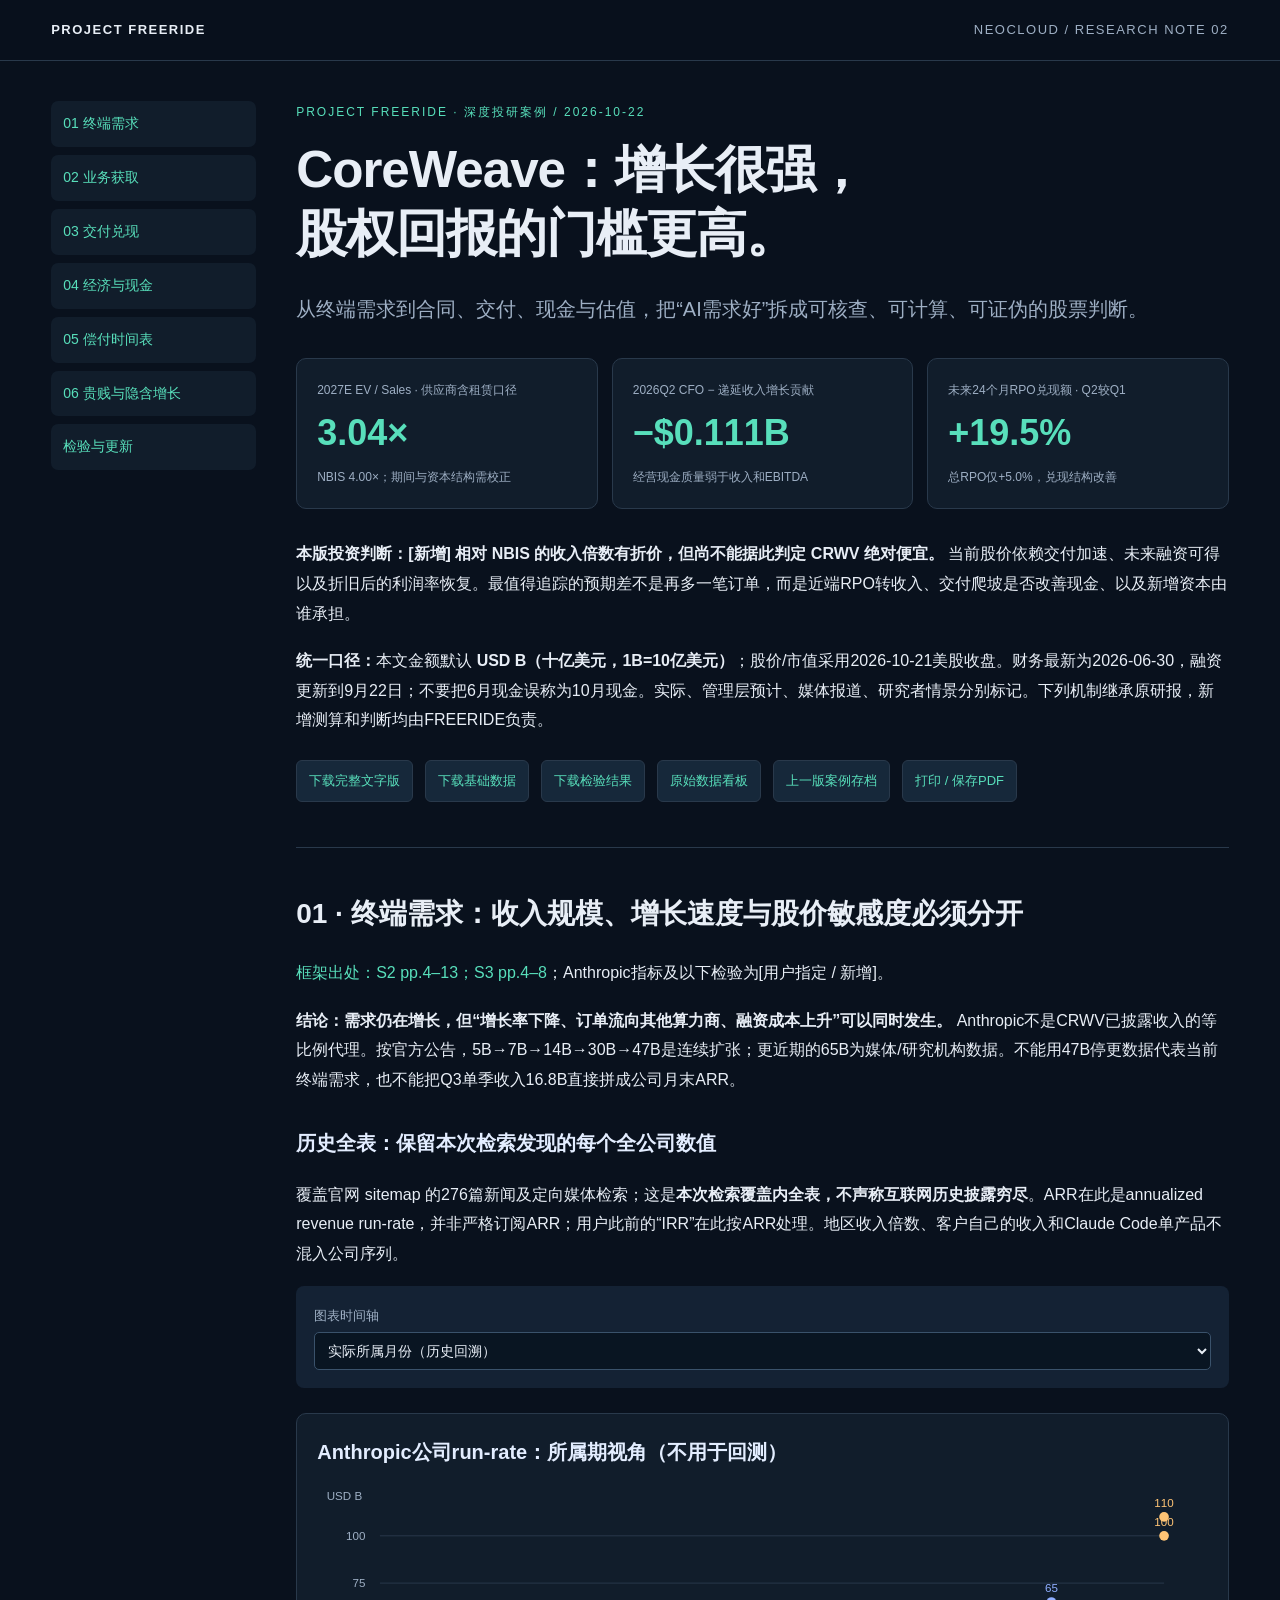
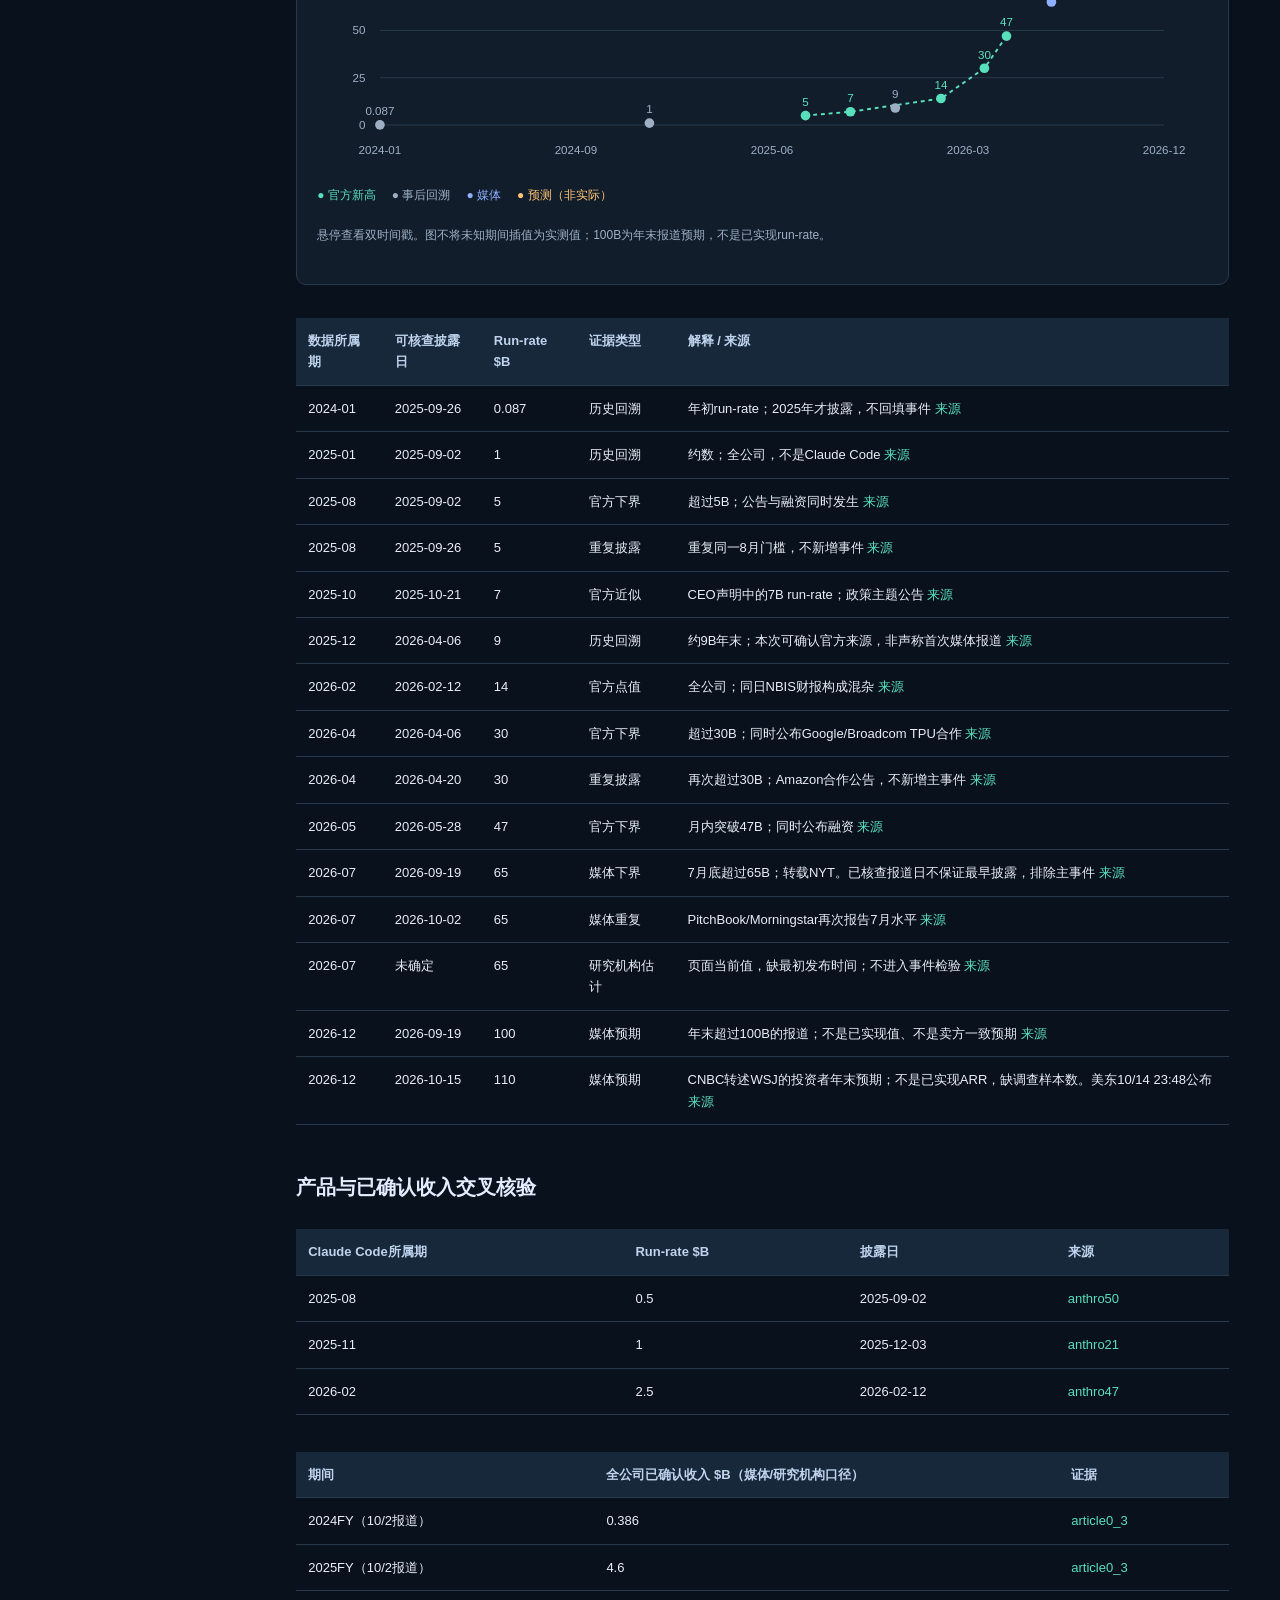
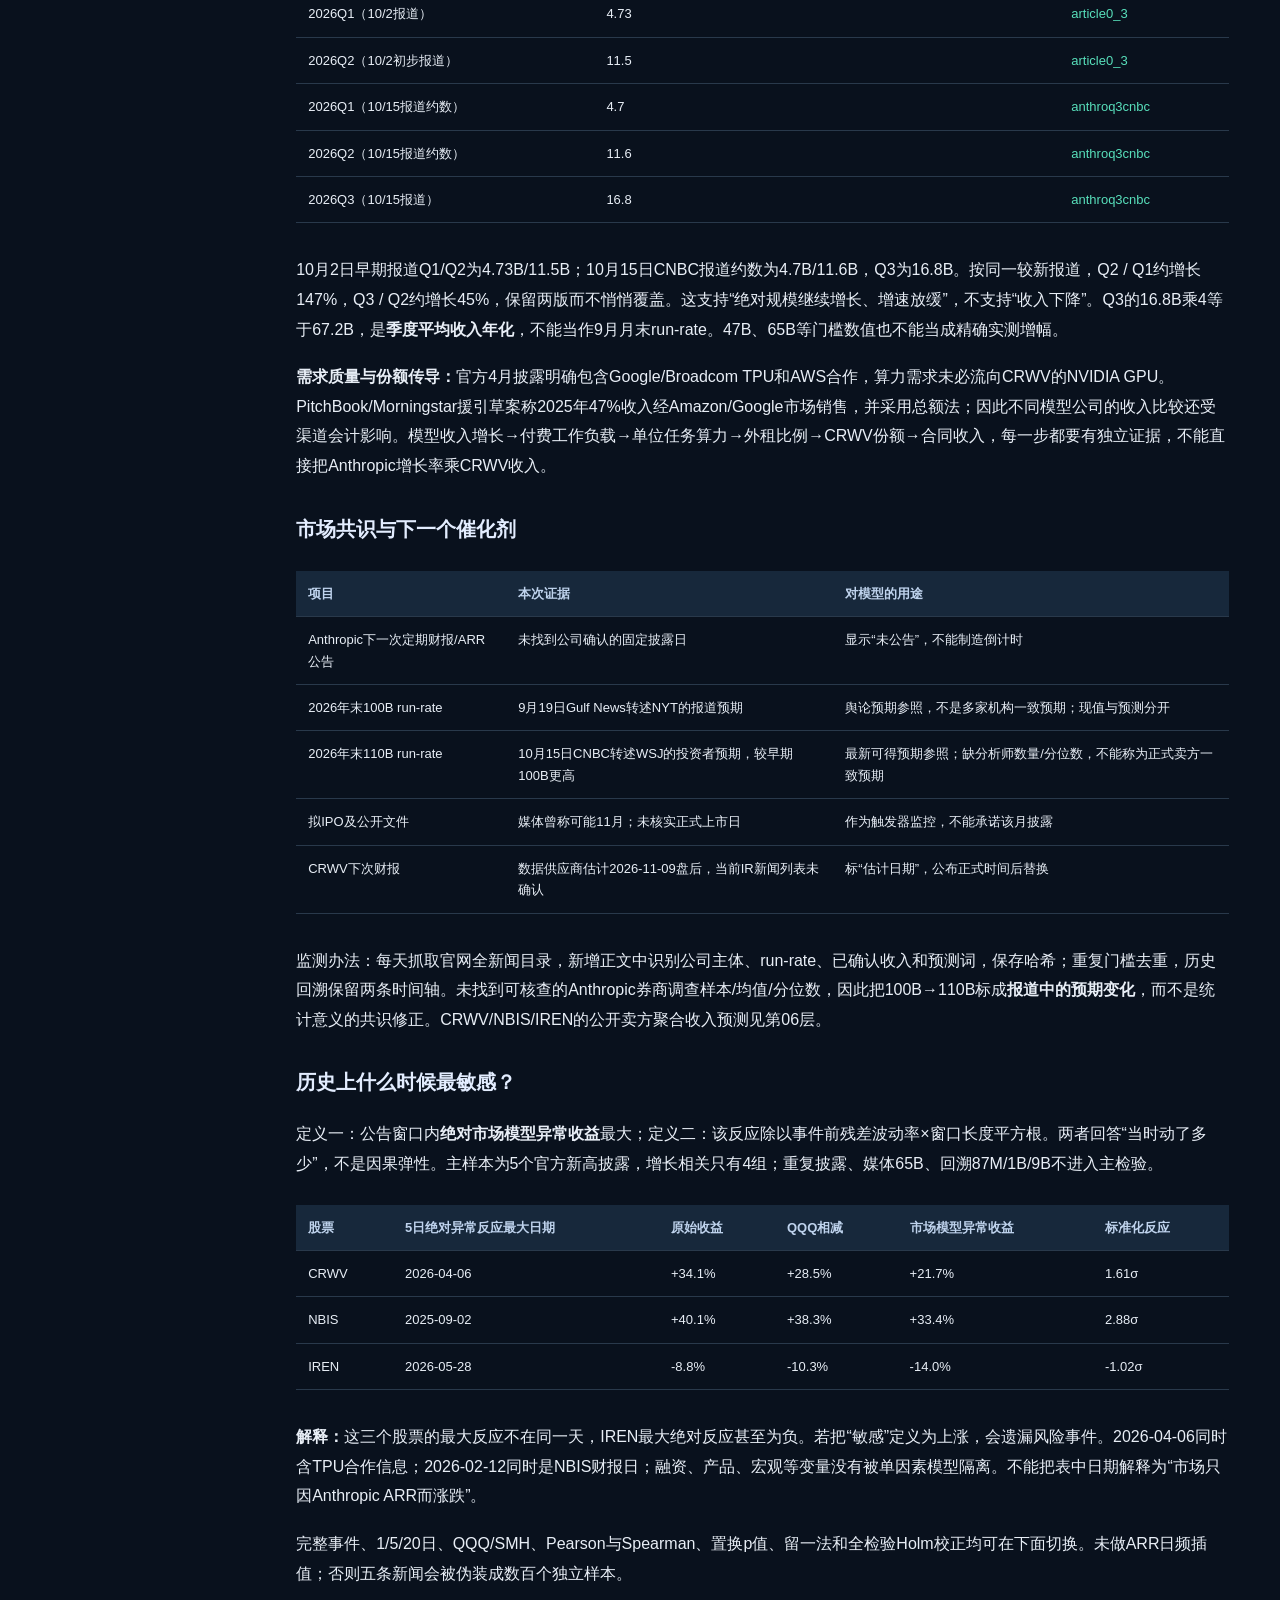
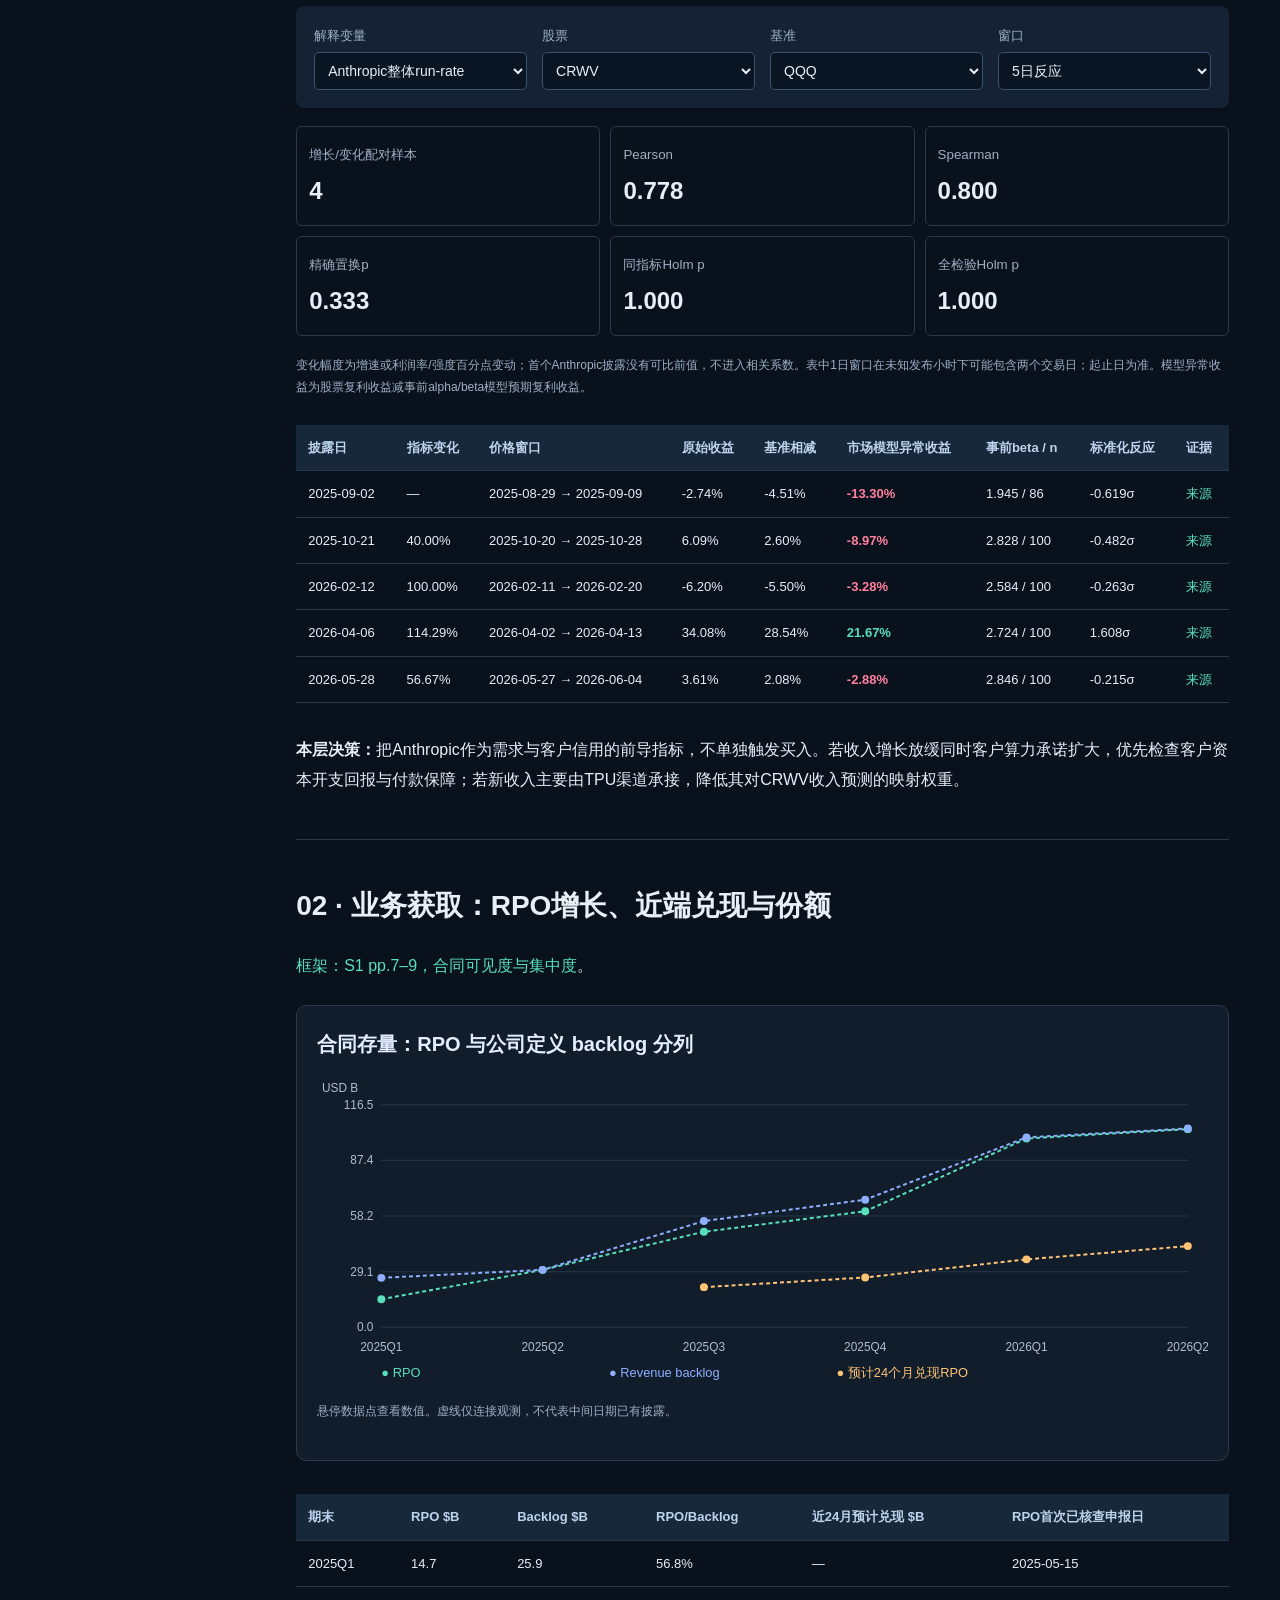
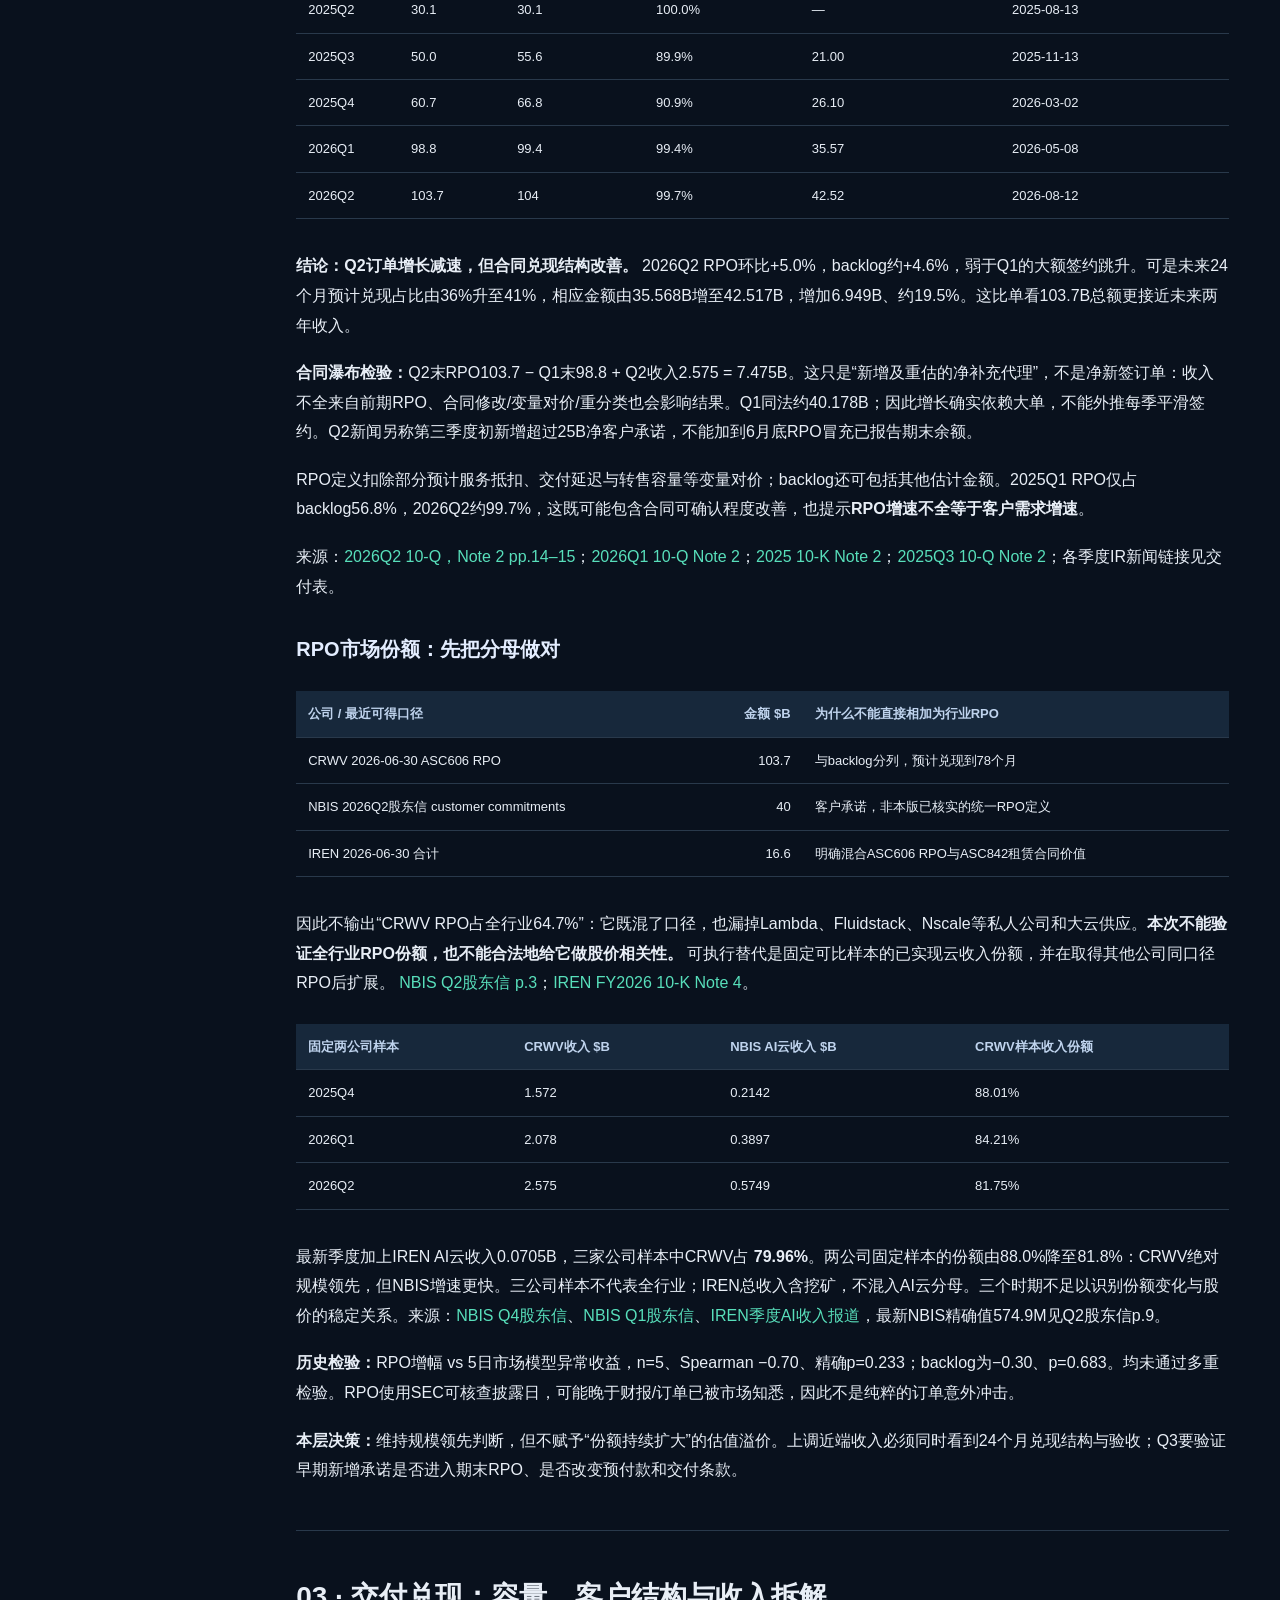
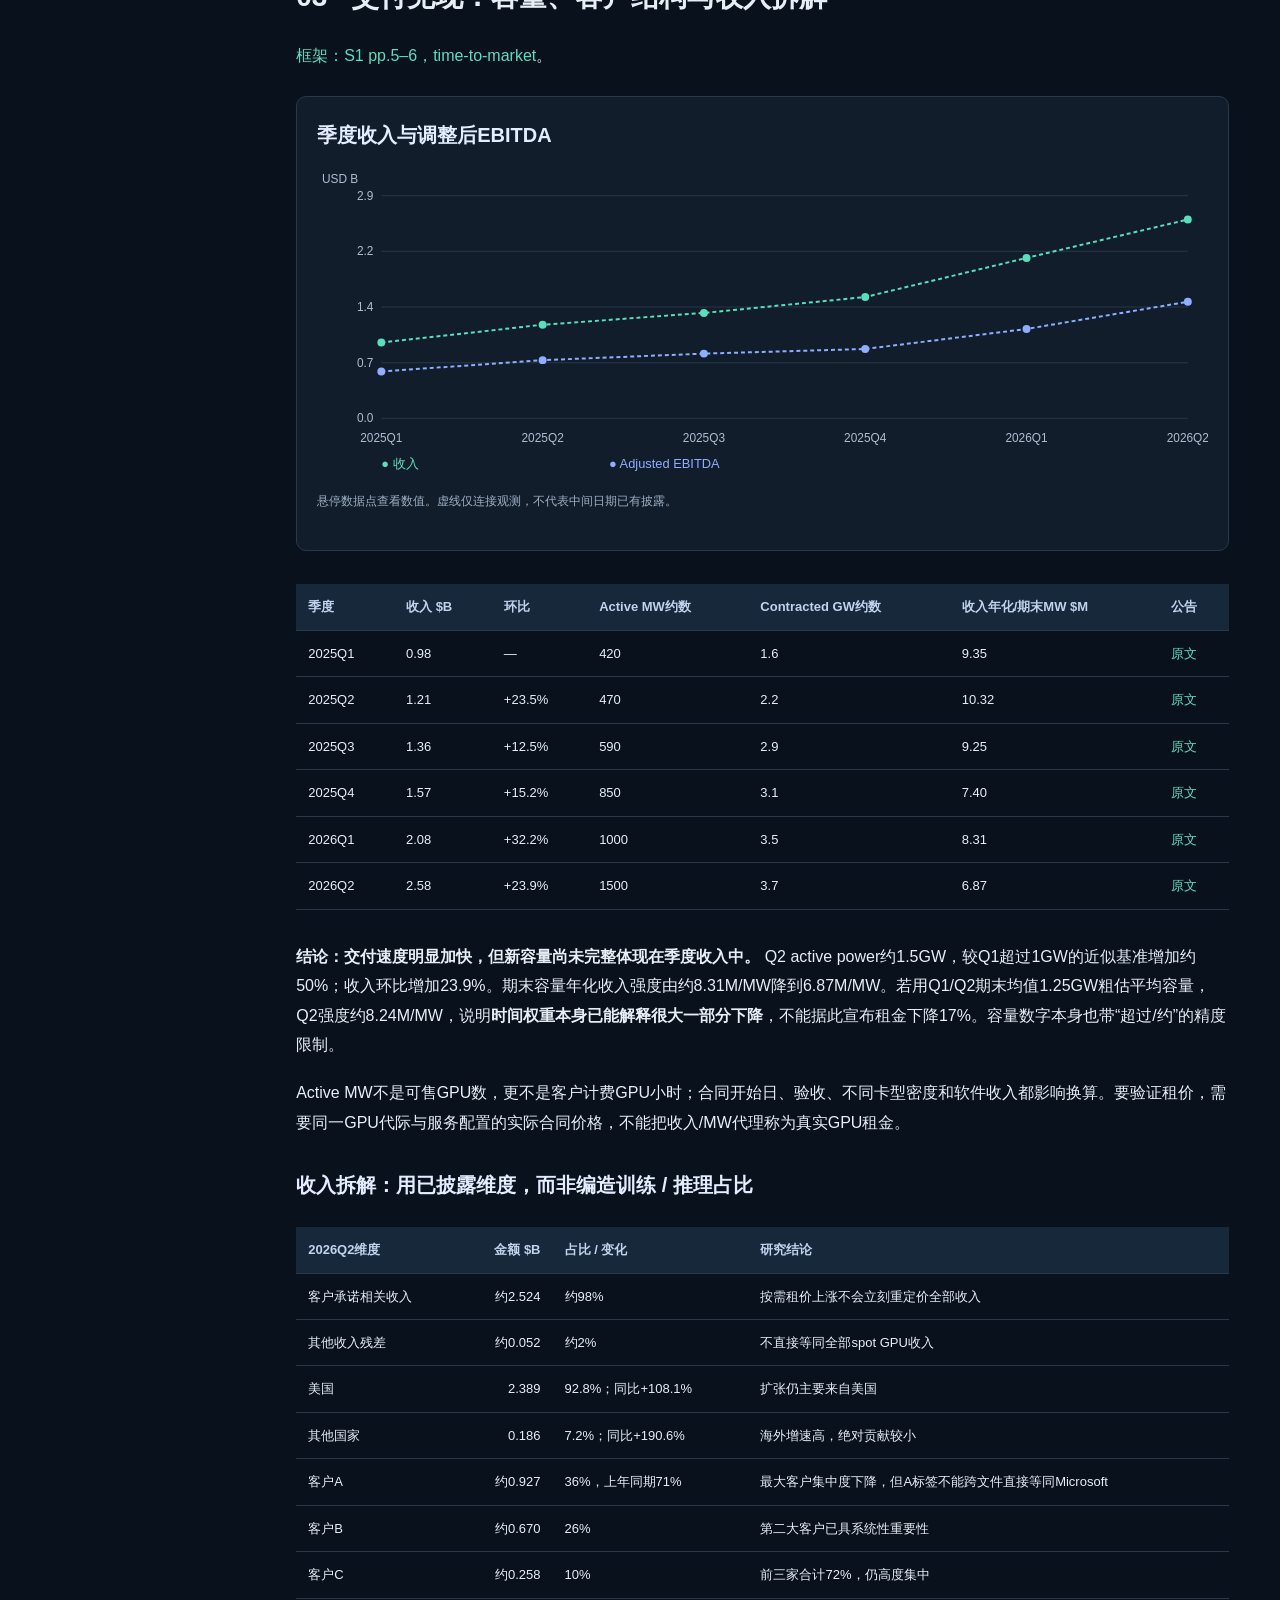
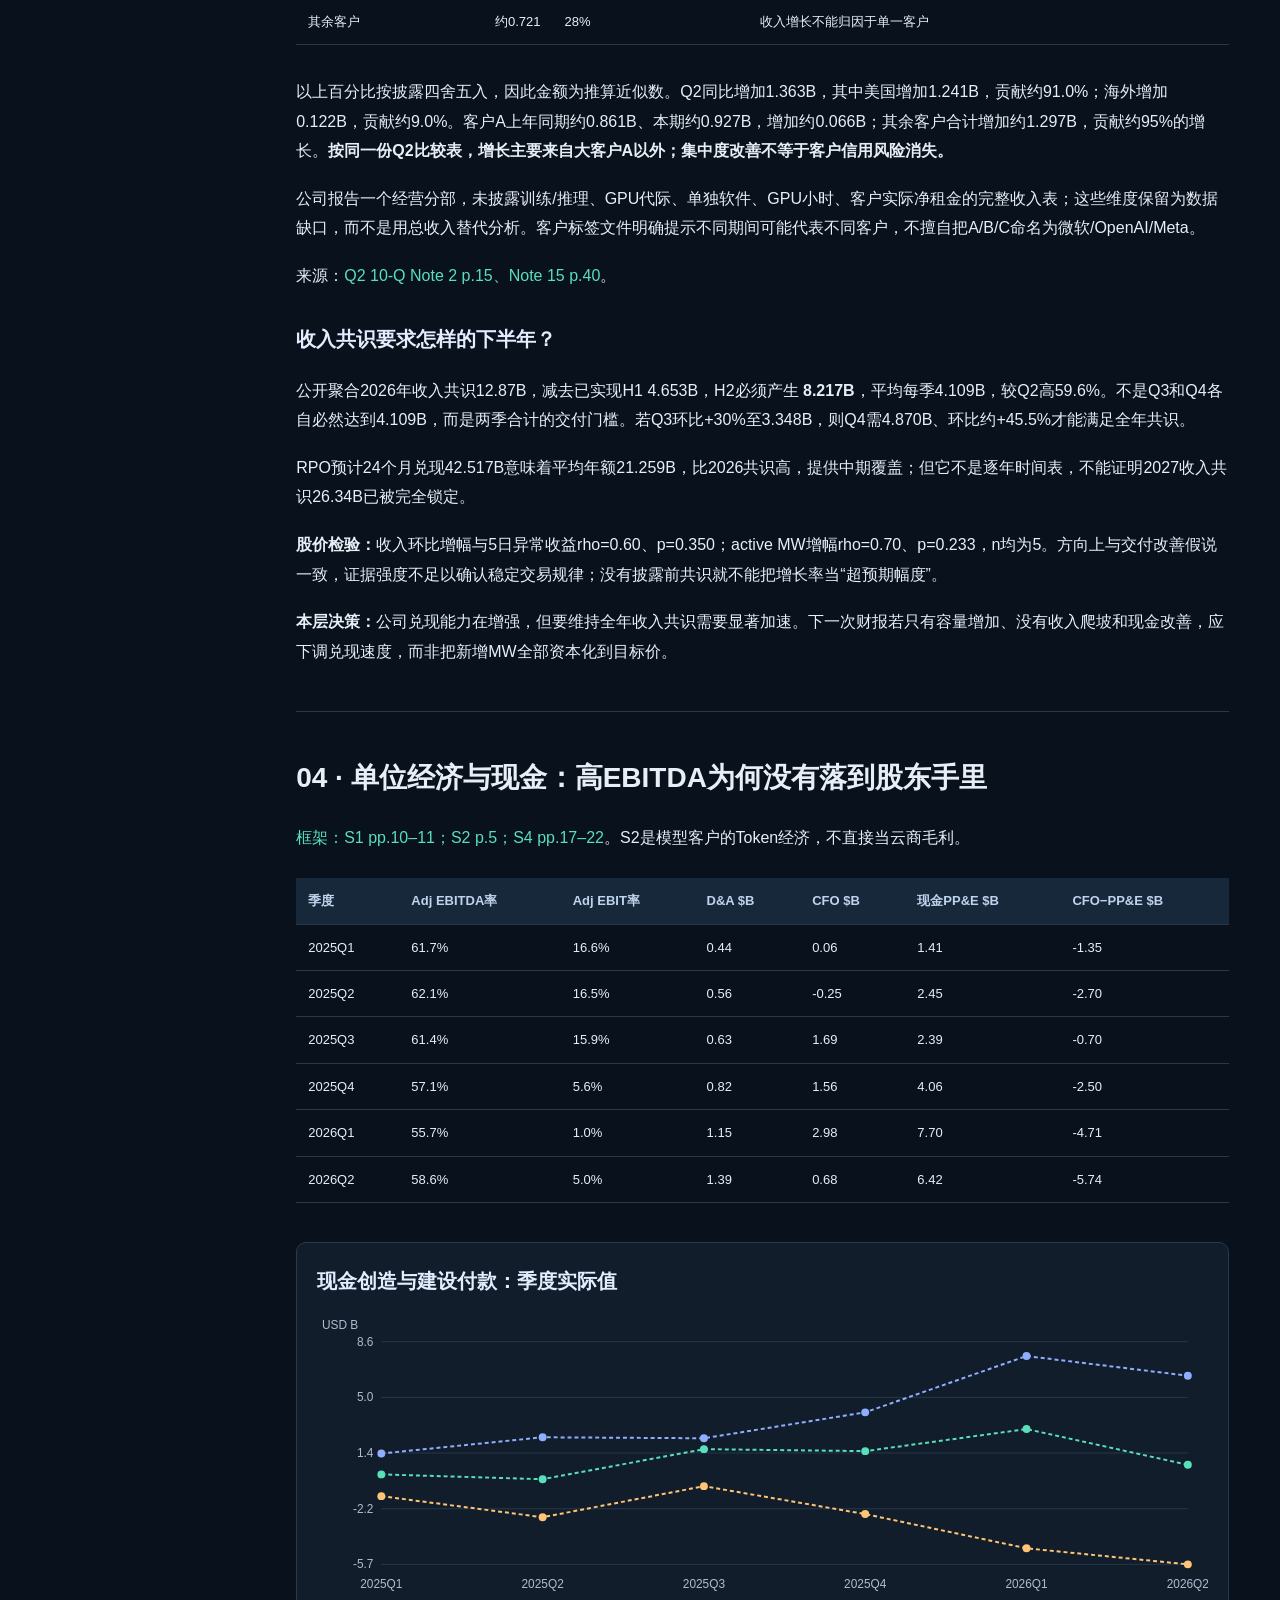
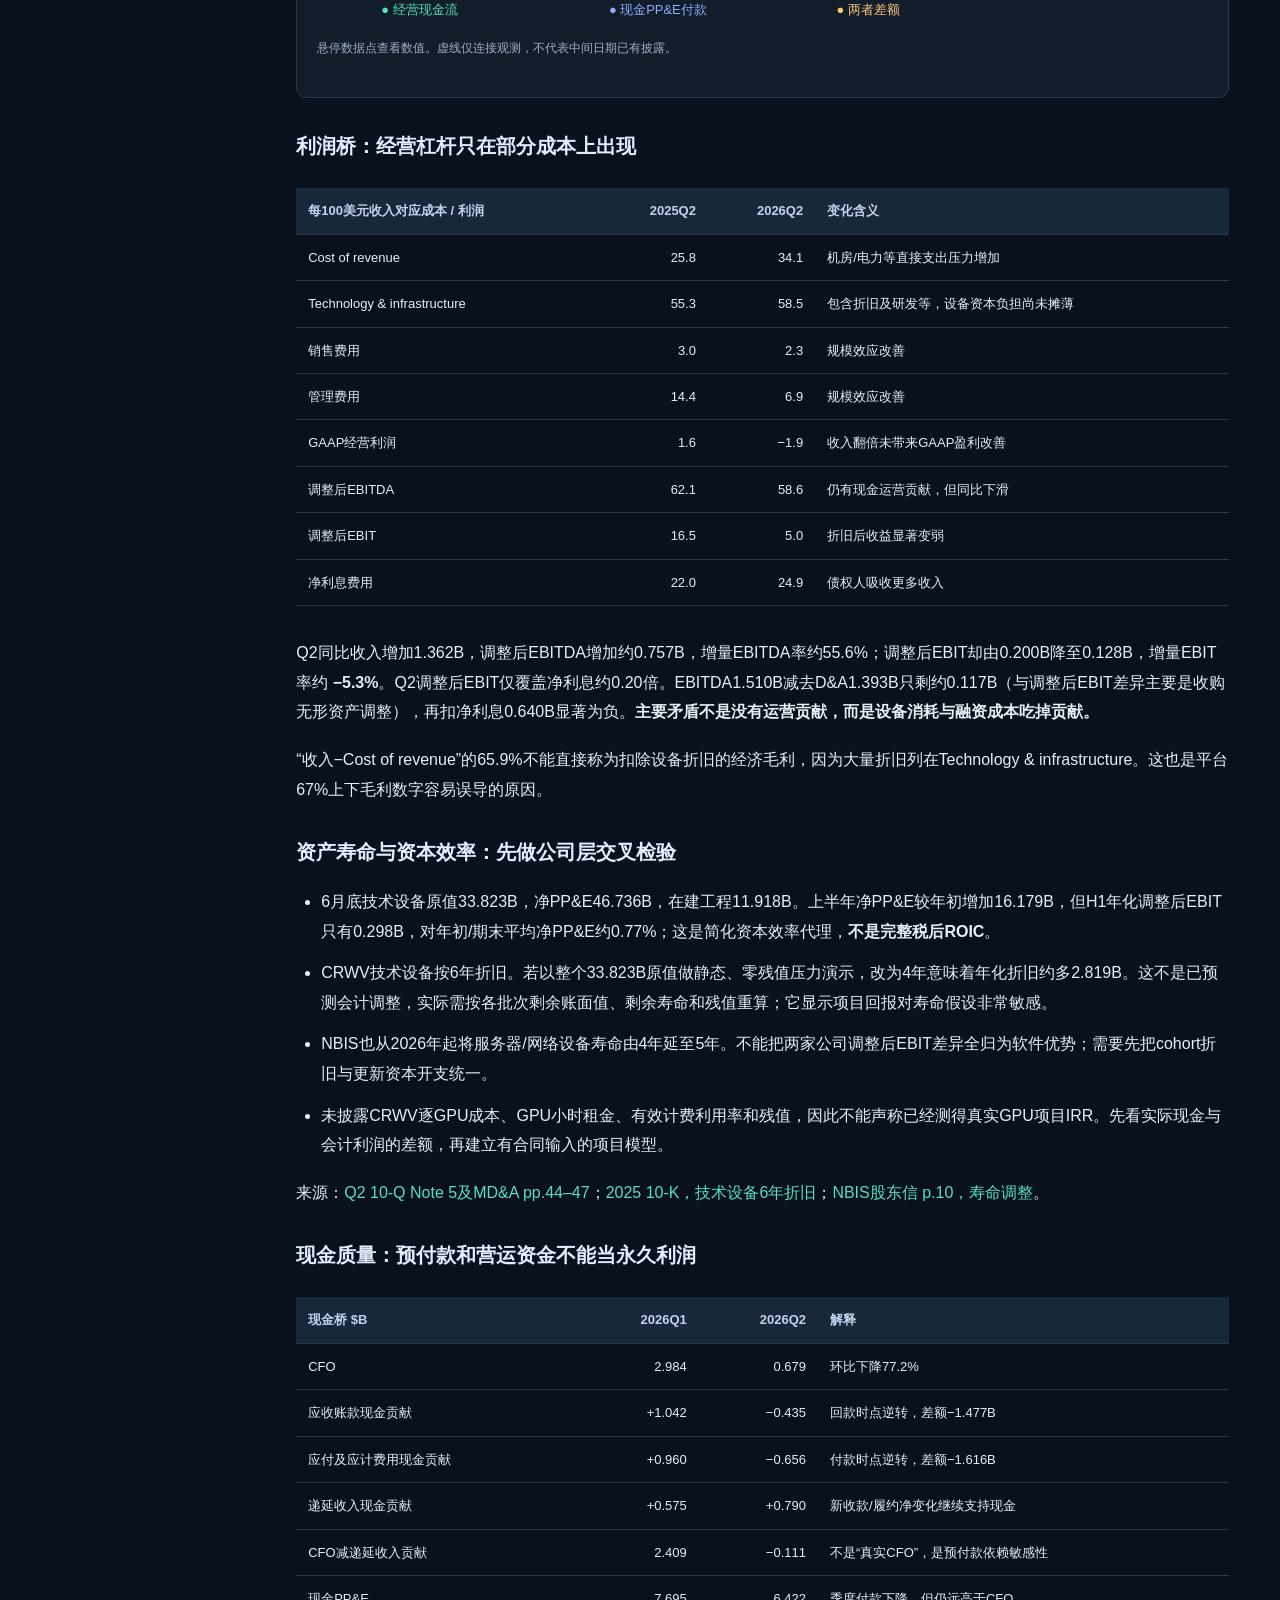
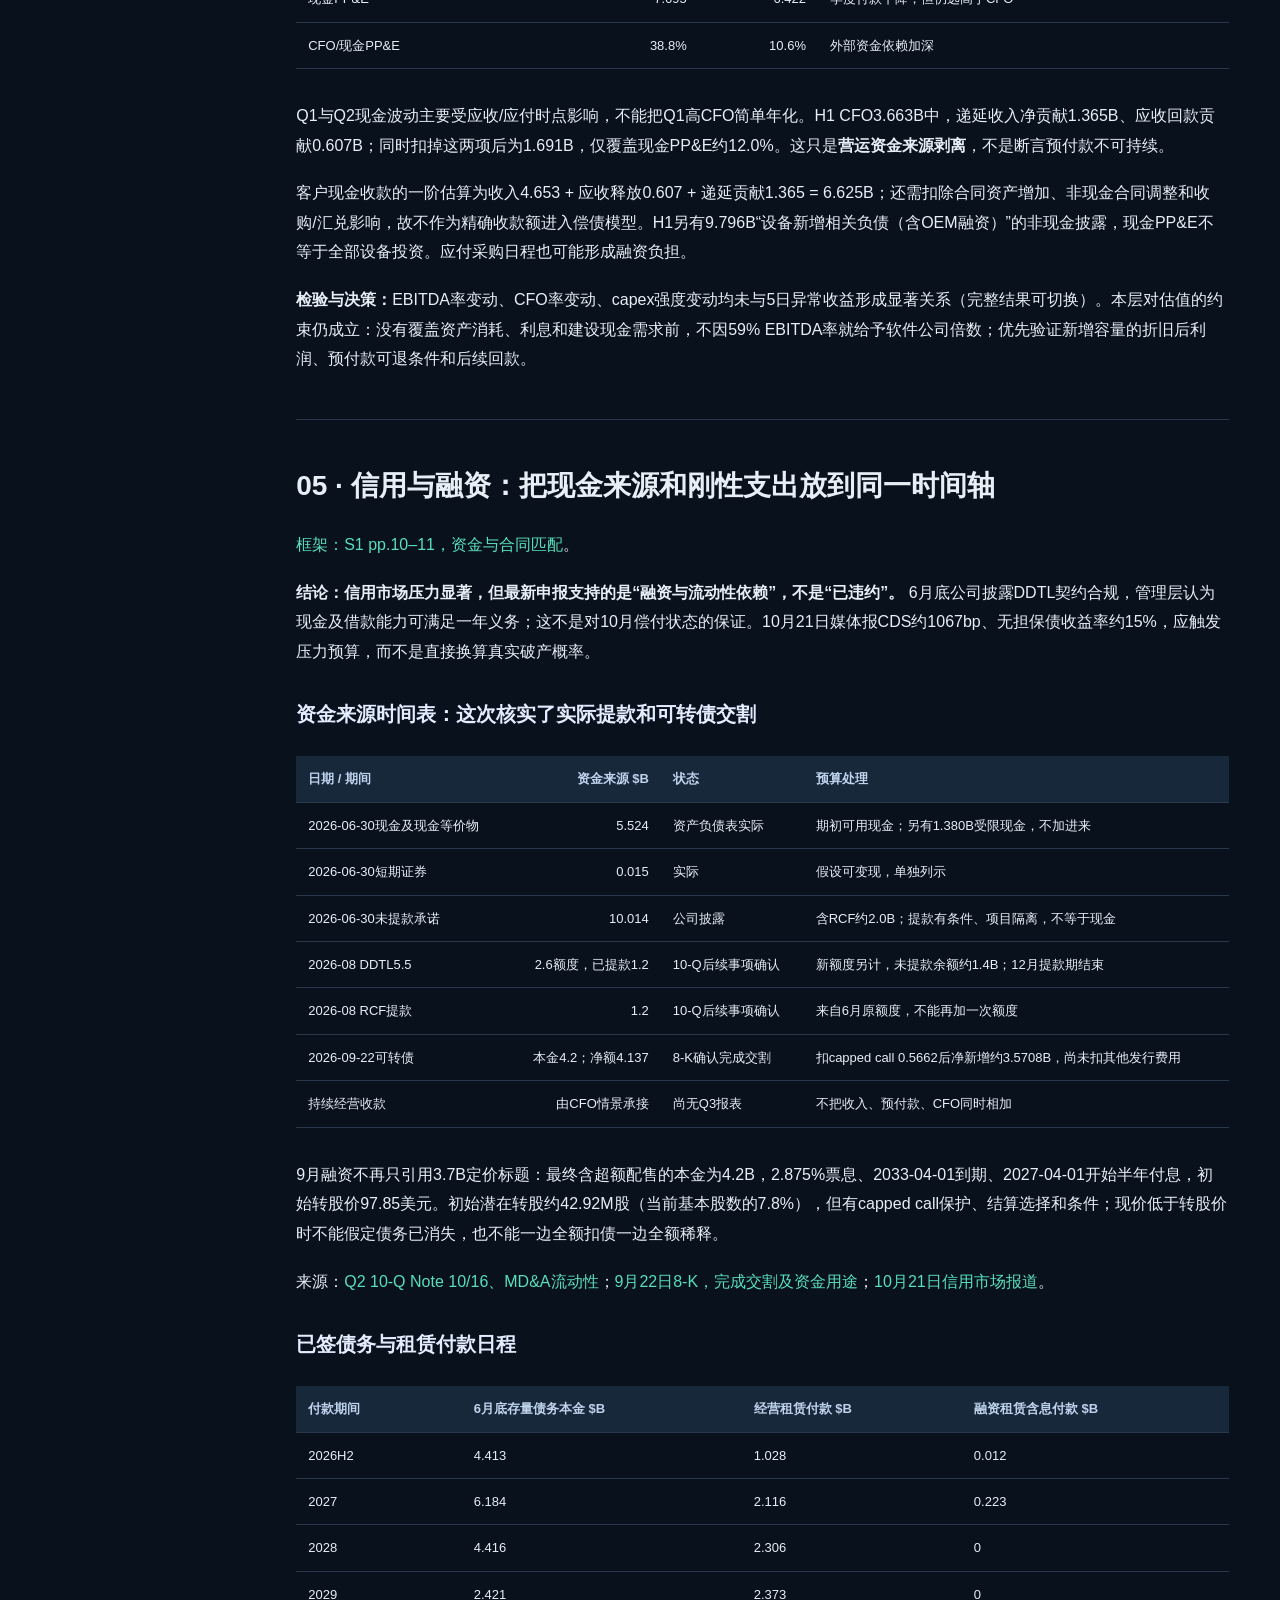
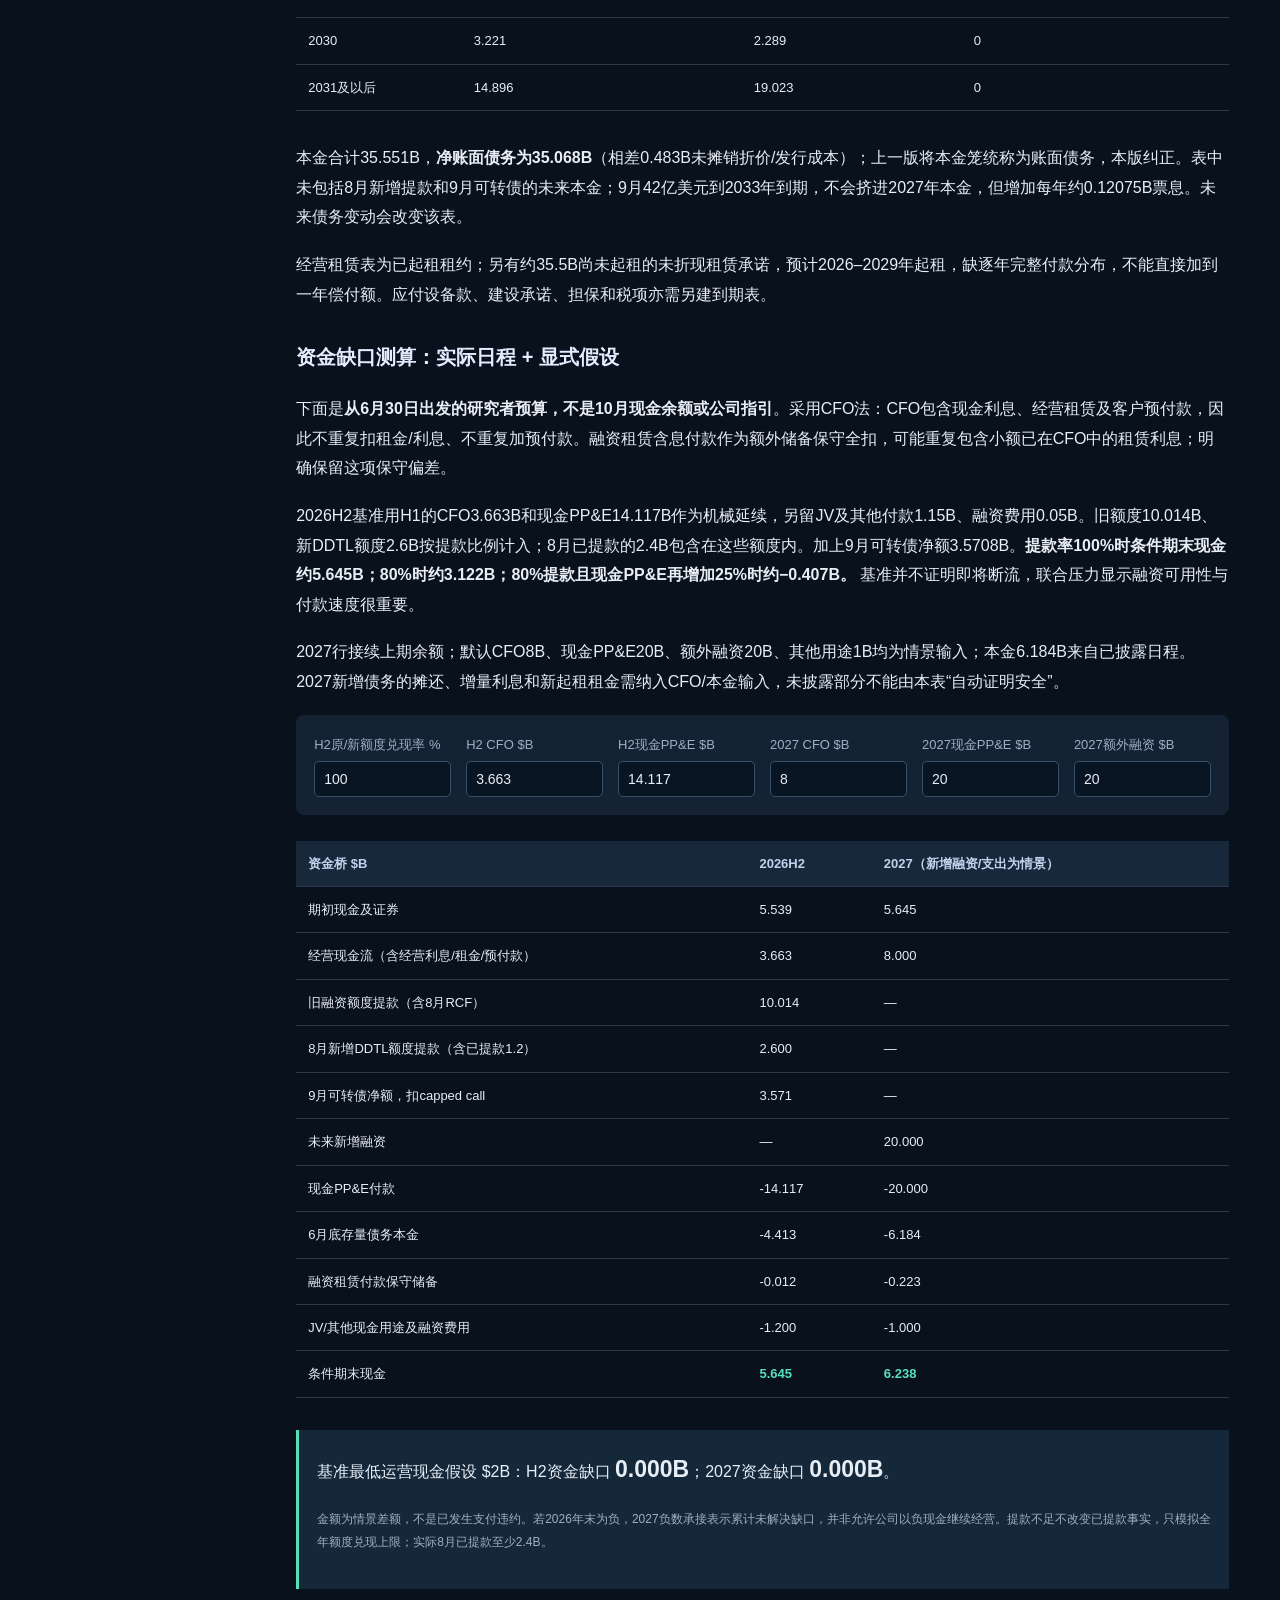
==== commit 9abc95b6: "Deepen CoreWeave research with disclosure history, sensitivity tests, liquidity and peer valuation" ====
--- a/index.html
+++ b/index.html
@@ -1,87 +1,1182 @@
-<!doctype html><html lang="zh-CN"><head><meta charset="utf-8"><meta name="viewport" content="width=device-width,initial-scale=1"><meta name="description" content="PROJECT FREERIDE完整Neocloud投资案例：CoreWeave需求、合同、交付、单位经济、现金、信用、股东价值与历史验证。"><title>CoreWeave 完整投资案例 · PROJECT FREERIDE</title>
-<style>
-:root{--bg:#0b1422;--panel:#142238;--text:#e8eff8;--muted:#a4b5ca;--line:#2c425c;--green:#65e3bd;--amber:#f2cb86;--red:#ffa6a6}*{box-sizing:border-box}html{scroll-behavior:smooth}body{margin:0;background:var(--bg);color:var(--text);font:16px/1.8 system-ui,"Microsoft YaHei",sans-serif}a{color:var(--green);text-decoration:none}a:hover{text-decoration:underline}header{border-bottom:1px solid var(--line);padding:18px max(24px,calc((100vw - 1320px)/2));display:flex;justify-content:space-between;align-items:center;gap:20px}.brand{font-size:12px;letter-spacing:3px;font-weight:700}.toplinks{display:flex;gap:22px;font-size:13px}.shell{max-width:1320px;padding:36px 24px;margin:auto;display:grid;grid-template-columns:192px minmax(0,1fr);gap:38px}aside{position:sticky;top:22px;height:fit-content;font-size:13px}aside a{display:flex;gap:13px;color:var(--muted);padding:10px 0;border-bottom:1px solid #203047}aside a:hover{color:var(--green)}aside span{font-variant-numeric:tabular-nums;color:var(--green)}.hero{padding:4px 0 22px}.eyebrow,.kicker{font-size:12px;color:var(--green);letter-spacing:1px}h1{font-size:40px;line-height:1.35;letter-spacing:-1px;margin:14px 0 22px;max-width:900px}h2{font-size:25px;line-height:1.45;margin:5px 0}h3{font-size:15px;color:var(--green);margin:0 0 8px}p{margin:10px 0 16px}.lead{font-size:19px;line-height:1.8;max-width:900px}.muted,small{color:var(--muted)}.meta{display:flex;gap:10px;flex-wrap:wrap}.badge,.tag{border:1px solid var(--line);border-radius:20px;padding:4px 12px;font-size:12px;display:inline-block;color:var(--amber)}.scope{background:#132338;border-left:3px solid var(--green);padding:18px 22px;margin:22px 0;font-size:14px}.metrics{display:grid;grid-template-columns:repeat(3,1fr);gap:14px;margin:24px 0}.metric{border:1px solid var(--line);border-radius:12px;padding:18px;background:var(--panel)}.metric strong{display:block;font-size:30px;line-height:1.4;margin:7px 0}.metric small{font-size:12px;display:block}.judgment{border:1px solid #7c6644;background:#27261f;border-radius:12px;padding:22px;margin:22px 0}.judgment b{color:var(--amber)}.layer{margin:32px 0;border:1px solid var(--line);border-radius:15px;padding:28px;background:var(--panel);scroll-margin-top:24px}.sectiontop{display:flex;gap:18px;align-items:flex-start}.index{font-size:30px;color:var(--green);font-weight:650;line-height:1.5}.verdict{font-size:19px;font-weight:650;border-left:3px solid var(--green);padding-left:16px;margin:22px 0 12px}.tablewrap{overflow-x:auto;margin:20px 0}table{width:100%;border-collapse:collapse;font-size:14px}th,td{text-align:left;padding:13px 12px;border-bottom:1px solid var(--line);vertical-align:top}th{font-weight:500;color:var(--muted);background:#101d30}td:nth-child(2){font-variant-numeric:tabular-nums}.twocol{display:grid;grid-template-columns:1fr 1fr;gap:16px}.box{background:#0f1c2e;padding:20px;border-radius:10px}.box p{font-size:14px;margin-bottom:0}.decision{border-top:2px solid var(--green)}.analysis{margin:24px 0}.counter{margin-top:22px;border-top:1px solid var(--line);padding-top:18px;font-size:14px}.counter h3{color:var(--amber)}.sourceline{font-size:12px;color:var(--muted);margin-top:16px}.ref{border:1px solid var(--line);padding:3px 8px;border-radius:5px;margin:3px;display:inline-block}.maprow{display:grid;grid-template-columns:130px 1fr;gap:5px 16px;padding:15px 0;border-bottom:1px solid var(--line);color:var(--text);font-size:14px}.maprow small{grid-column:2}.maprow b{color:var(--green)}.negative{color:var(--red)}.positive{color:var(--green)}.note{font-size:14px;color:var(--muted);border-left:2px solid var(--amber);padding-left:15px}details{border-bottom:1px solid var(--line);padding:14px 0;font-size:14px}summary{cursor:pointer}.step{padding:14px 0;border-bottom:1px solid var(--line)}.step b{color:var(--amber)}input[type=range]{width:100%;accent-color:var(--green)}label{display:block;font-size:14px;margin:16px 0 6px}.calcnum{font-size:30px;color:var(--amber);font-weight:700}button{background:#203b53;border:1px solid #416680;color:var(--text);padding:9px 14px;border-radius:6px;cursor:pointer;font:inherit}.buttonrow{display:flex;gap:12px;flex-wrap:wrap;margin-top:18px}.buttonrow a{border:1px solid var(--line);padding:8px 14px;border-radius:6px;font-size:14px}.bars{margin:20px 0}.barlabel{display:flex;justify-content:space-between;font-size:13px}.track{height:12px;background:#0b1422;border-radius:6px;margin:8px 0 16px}.fill{height:100%;border-radius:6px;background:var(--green)}footer{margin:35px 0 10px;font-size:12px;color:var(--muted)}@media(max-width:1000px){.shell{grid-template-columns:minmax(0,1fr);gap:14px}main,aside{min-width:0}aside{position:static;display:flex;gap:14px;overflow-x:auto}aside a{white-space:nowrap}.metrics{gap:10px}h1{font-size:34px}}@media(max-width:650px){header{align-items:flex-start;flex-direction:column;padding:16px}.shell{padding:20px 16px}.layer{padding:19px}.twocol,.metrics{grid-template-columns:1fr}.maprow{grid-template-columns:1fr}.maprow small{grid-column:1}h1{font-size:29px}h2{font-size:22px}.lead{font-size:17px}th,td{min-width:110px}.toplinks{gap:15px}}@media print{body{background:white;color:#111}header,aside,.buttonrow{display:none}.shell{display:block;max-width:none}.layer,.box,.scope,.judgment,.metric{background:white;border-color:#ccc;break-inside:avoid}.muted,small,th{color:#444}h3,.kicker,a,.positive,.negative,.verdict,.index{color:#222}.track{background:#ddd}input{display:none}}
-body{overflow-wrap:anywhere}.box,.layer{min-width:0}.tablewrap,aside{max-width:100%}</style></head><body><header><a class="brand" href="index.html">PROJECT FREERIDE / EQUITY RESEARCH</a><div class="toplinks"><a href="dashboard.html">数据与历史检验看板</a><a href="references/institutional-frameworks.html">研报框架</a><a href="https://github.com/Lancewang1/project-freeride-neocloud-demo">GitHub ↗</a></div></header>
-<div class="shell"><aside><a href="#demand"><span>01</span>终端需求</a><a href="#contracts"><span>02</span>业务获取</a><a href="#delivery"><span>03</span>交付兑现</a><a href="#economics"><span>04</span>单位经济</a><a href="#cash"><span>05</span>现金转换</a><a href="#credit"><span>06</span>信用与融资</a><a href="#equity"><span>07</span>股东价值</a><a href="#history"><span>08</span>历史检验</a></aside><main>
-<div class="hero"><div class="eyebrow">完整投研案例 / NEOCLOUD / NASDAQ: CRWV</div><h1>CoreWeave：高增长订单，<br>能否穿过融资约束成为股东价值？</h1><p class="lead">业务增长已有报表支持。当前投资分歧在于：公司能否以现有股东可承受的资本成本，完成建设、履约并收回现金。</p><div class="meta"><span class="tag">研究截止 2026-10-22</span><span class="tag">财务期间 2026-06-30</span><span class="tag">信用报道 2026-10-15 / 21</span></div>
-<div class="scope"><b>这个 Skill 研究什么：</b>专业 AI 算力云 / Neocloud。核心对象是 CoreWeave、Nebius 和 IREN 的 AI 云业务；IREN 矿业及其他非核心业务另行拆分。模型商是需求/信用变量，大云是竞争/采购参照，不混成同一估值组。</div>
-<div class="metrics"><div class="metric"><small>已实现增长 · 2026Q2</small><strong>+112.5%</strong><small>收入同比；25.75亿美元</small></div><div class="metric"><small>建设现金自给 · 2026H1</small><strong>26.0%</strong><small>CFO / 现金购置固定资产</small></div><div class="metric"><small>信用压力 · 10月21日报道</small><strong>≈1,067bp</strong><small>五年CDS；媒体快照，非实时终端</small></div></div>
-<div class="judgment"><b>当前投资结论：条件观察，融资先行。</b><p>不以 ARR 或订单高增长单独建立买入论点。现金建设需求大、信用压力显著，必须验证融资后项目回报与每股价值；现有证据也不足以认定已违约。尚缺流动性和估值关键输入，因此不输出目标价或虚构预期收益。</p><small>这是一份展示完整研究推理的案例。每层都有结论，但证据不完整的结论保持条件性；“研究步骤完整”不等于“所有投资尽调已完成”。</small></div>
-<div class="buttonrow"><a href="#case-map">先看八层结论</a><a href="#decision">查看多空与决策门槛</a><a href="coreweave-case.md">文字版案例</a><button onclick="window.print()">打印 / 保存为PDF</button></div></div>
-<section id="case-map" class="layer"><h2>投资判断如何形成</h2><p class="muted">需求 → 公司合同 → 交付 → 项目经济 → 现金 → 信用 → 每股价值。历史检验检查简单信号是否足以替代这些环节。</p><a class="maprow" href="#demand"><b>01 终端需求</b><span>商业化证据偏正面；不足以外推同等幅度的GPU需求。</span><small>中等 · 下游披露</small></a><a class="maprow" href="#contracts"><b>02 业务获取</b><span>长期履约承诺规模大；订单金额不是现金安全垫。</span><small>中等 · 数值较强、条款不足</small></a><a class="maprow" href="#delivery"><b>03 交付兑现</b><span>已确认收入快速扩大；项目按期交付尚未被完整验证。</span><small>中等 · 收入可核、里程碑缺口</small></a><a class="maprow" href="#economics"><b>04 单位经济</b><span>规模增长尚未转为GAAP经营盈利；项目全生命周期回报未证实。</span><small>高 · 报表结论；低 · 项目回报</small></a><a class="maprow" href="#cash"><b>05 现金转换</b><span>同期经营现金仅覆盖约26%的固定资产现金投入；融资是增长前提。</span><small>高 · 历史现金口径</small></a><a class="maprow" href="#credit"><b>06 信用与融资</b><span>已处于显著信用市场压力；未证实已发生违约或即将断现金。</span><small>中等 · 报表+媒体报价</small></a><a class="maprow" href="#equity"><b>07 股东价值</b><span>现有证据支持融资约束下的审慎研究立场；不能确认便宜或给可靠目标价。</span><small>有限 · 估值输入缺失</small></a><a class="maprow" href="#history"><b>08 历史检验</b><span>不能。当前小样本未支持ARR增幅对后续超额收益的稳定正向预测。</span><small>探索性 · 小样本</small></a></section>
-<section id="demand" class="layer">
- <div class="sectiontop"><span class="index">01</span><div><div class="kicker">F5 / F6 · S2 pp.4–13；S3 pp.4–8</div><h2>终端需求：付费增长是否真实？</h2></div></div>
- <p class="verdict">商业化证据偏正面；不足以外推同等幅度的GPU需求。</p><span class="badge">中等 · 下游披露</span>
- <div class="tablewrap"><table><thead><tr><th>证据</th><th>数值 / 判断</th><th>口径与时间</th></tr></thead><tbody><tr><td>Anthropic 2025年8月run-rate</td><td>超过50亿美元</td><td>2025-09-02披露；下界</td></tr><tr><td>Anthropic 2026年5月run-rate</td><td>跨过470亿美元</td><td>2026-05-28披露；下界</td></tr></tbody></table></div>
- <div class="analysis"><h3>数据怎样支持结论</h3><p>公司披露支持AI产品已有较大商业化规模。两点都是年化收入口径，且带“超过”限定，不能相除后把9.4倍称为精确增长率。收入受价格、产品组合、用量影响；缓存和吞吐改善又会改变每项任务的算力消耗。因此这一层只提高需求情景的可信度，不直接上调CRWV份额或收入。</p></div>
- <div class="twocol"><div class="box"><h3>做了什么验证</h3><p>核对官方原句、发布日期、实体及run-rate定义；历史回顾没有倒填成当时已知。尚未取得付费任务/Token、净单价和每任务GPU小时的连续同口径数据，需求→算力弹性未做实证校准。</p></div><div class="box decision"><h3>对投资判断的影响</h3><p>将终端商业化作为需求存在的证据，保留任务量、效率、自建/外采三种情景。不能仅凭Anthropic收入上升就买入CRWV。</p></div></div>
- <div class="counter"><h3>什么证据会推翻或改变判断</h3><p>若同口径付费使用放缓、客户缩减外采预算，或效率提高导致GPU小时减少，下调需求情景。</p><p class="muted"><b>仍缺：</b>付费工作量、有效价格、算力支出/收入比、训练与推理拆分。</p></div><div class="sourceline">依据 <a class="ref" href="https://www.anthropic.com/news/anthropic-raises-series-f-at-usd183b-post-money-valuation" target="_blank" rel="noopener">AF ↗</a> <a class="ref" href="https://www.anthropic.com/news/series-h" target="_blank" rel="noopener">AH ↗</a> <a class="ref" href="references/sources.html" target="_blank" rel="noopener">S2 ↗</a> <a class="ref" href="references/sources.html" target="_blank" rel="noopener">S3 ↗</a></div>
- </section><section id="contracts" class="layer">
- <div class="sectiontop"><span class="index">02</span><div><div class="kicker">F1 / F3 · S1 pp.3–4、7–9</div><h2>业务获取：订单能否归属公司并兑现？</h2></div></div>
- <p class="verdict">长期履约承诺规模大；订单金额不是现金安全垫。</p><span class="badge">中等 · 数值较强、条款不足</span>
- <div class="tablewrap"><table><thead><tr><th>证据</th><th>数值 / 判断</th><th>口径与时间</th></tr></thead><tbody><tr><td>CRWV剩余履约义务 RPO</td><td>1,037亿美元</td><td>2026-06-30；SEC标签</td></tr><tr><td>客户集中度历史警讯</td><td>上年超过2/3收入来自Microsoft</td><td>CNBC 2026-10-21转述；不是当前RPO占比</td></tr></tbody></table></div>
- <div class="analysis"><h3>数据怎样支持结论</h3><p>大规模RPO支持未来履约业务可见度，但兑现需要基础设施、资金和客户合同条件配合。客户集中带来信用质量与议价/续约的双重影响，不能只强调客户名字好。没有证据证明Anthropic的新增收入具体流向CRWV；本例的公司层面证据来自自身RPO和收入。</p></div>
- <div class="twocol"><div class="box"><h3>做了什么验证</h3><p>RPO按SEC RevenueRemainingPerformanceObligation标签单列，没有混入backlog、选择权上限或ARR。集中度来自较旧财年的媒体转述，未用于估计当前客户构成。未取得逐合同取消、最低付款和退款条款，不认定订单全部无风险。</p></div><div class="box decision"><h3>对投资判断的影响</h3><p>把RPO分解为交付年份、客户、付款与融资批次；基准收入只纳入可融资且可履约的部分。不要用RPO直接减债务得到“净安全垫”。</p></div></div>
- <div class="counter"><h3>什么证据会推翻或改变判断</h3><p>履约延期、合同取消/缩量、客户回款恶化、RPO未按预期转收入，均削弱订单质量判断。</p><p class="muted"><b>仍缺：</b>完整合同条款、交付期限分布、当前客户集中度、取消/退款条件。</p></div><div class="sourceline">依据 <a class="ref" href="https://data.sec.gov/api/xbrl/companyfacts/CIK0001769628.json" target="_blank" rel="noopener">SEC ↗</a> <a class="ref" href="https://www.cnbc.com/2026/10/21/coreweaves-market-confidence-erodes-as-bond-yields-spike-stock-sinks.html" target="_blank" rel="noopener">CNBC ↗</a> <a class="ref" href="references/sources.html" target="_blank" rel="noopener">S1 ↗</a></div>
- </section><section id="delivery" class="layer">
- <div class="sectiontop"><span class="index">03</span><div><div class="kicker">F2 / F7 · S1 pp.5–6；S4 pp.17–22</div><h2>交付兑现：未来容量有没有变成收入？</h2></div></div>
- <p class="verdict">已确认收入快速扩大；项目按期交付尚未被完整验证。</p><span class="badge">中等 · 收入可核、里程碑缺口</span>
- <div class="tablewrap"><table><thead><tr><th>证据</th><th>数值 / 判断</th><th>口径与时间</th></tr></thead><tbody><tr><td>2026Q1收入</td><td>20.78亿美元</td><td>2026-03-31季度；SEC</td></tr><tr><td>2026Q2收入</td><td>25.75亿美元</td><td>同比+112.46%，环比+23.92%</td></tr></tbody></table></div>
- <div class="analysis"><h3>数据怎样支持结论</h3><p>收入环比增加4.97亿美元，支持公司正在扩大已经确认的业务，而不只是拥有远期电力故事。但增长可能来自数量、净价格和产品组合，不能凭收入增速证明所有项目按时上线，也不能换算成实际GPU数量或IT MW。</p></div>
- <div class="twocol"><div class="box"><h3>做了什么验证</h3><p>用SEC同币种、同公司季度收入复算：25.75/20.78−1=23.92%；同比采用本期申报中的去年同期12.12亿美元，得到112.46%。这属于财务序列验证，不是项目进度预测回测。</p></div><div class="box decision"><h3>对投资判断的影响</h3><p>对已实现收入给予事实权重；对新容量按“通电→部署→验收→计费”逐批确认，无法核实的产能不直接放入无条件基准。</p></div></div>
- <div class="counter"><h3>什么证据会推翻或改变判断</h3><p>新增容量指引上升但确认收入/回款连续低于可比计划，或客户验收推迟，应下调交付速度和增长。</p><p class="muted"><b>仍缺：</b>项目原计划与实际验收日期、按GPU代际的计费容量、价格与数量拆分。</p></div><div class="sourceline">依据 <a class="ref" href="https://data.sec.gov/api/xbrl/companyfacts/CIK0001769628.json" target="_blank" rel="noopener">SEC ↗</a> <a class="ref" href="references/sources.html" target="_blank" rel="noopener">S1 ↗</a> <a class="ref" href="references/sources.html" target="_blank" rel="noopener">S4 ↗</a></div>
- </section><section id="economics" class="layer">
- <div class="sectiontop"><span class="index">04</span><div><div class="kicker">F5 / F7 · S2 pp.4–13；S4 pp.17–22</div><h2>单位经济：收入增长有没有变成盈利？</h2></div></div>
- <p class="verdict">规模增长尚未转为GAAP经营盈利；项目全生命周期回报未证实。</p><span class="badge">高 · 报表结论；低 · 项目回报</span>
- <div class="tablewrap"><table><thead><tr><th>证据</th><th>数值 / 判断</th><th>口径与时间</th></tr></thead><tbody><tr><td>2026Q2 GAAP经营利润</td><td>−0.49亿美元</td><td>经营利润率约−1.90%</td></tr><tr><td>2026Q2净亏损</td><td>−6.26亿美元</td><td>不等同现金消耗</td></tr><tr><td>2026Q2净利息费用</td><td>6.40亿美元</td><td>约占收入24.85%；不是实际现金利息</td></tr></tbody></table></div>
- <div class="analysis"><h3>数据怎样支持结论</h3><p>GAAP经营利润已包含折旧等费用，季度仍为负；净利息进一步压低股东盈利。不能据此断言每个GPU项目都亏损，也不能用Adjusted EBITDA掩盖设备更新投入。应分别检验新项目首租回报、旧GPU续租/残值和平台服务成本。客户支付的GPU租金是云商收入，不是云商自身COGS。</p></div>
- <div class="twocol"><div class="box"><h3>做了什么验证</h3><p>复算经营利润率−0.49/25.75≈−1.90%。另已复算S2四个历史推理毛利情景13.19%、8.50%、−10.34%、15.40%，与研报取整值一致；那只验证公式蒸馏，不能用来替代CRWV实际项目利润。</p></div><div class="box decision"><h3>对投资判断的影响</h3><p>估值应看折旧/设备更新后的现金回报；缺少GPU采购、净租价、利用率与残值时，不给“项目ROIC已覆盖WACC”的断言。</p></div></div>
- <div class="counter"><h3>什么证据会推翻或改变判断</h3><p>若可比项目在完整租期和更新投入后仍产生高于资金成本的现金回报，可上调经济质量判断；若续约降价/更新加速则下调。</p><p class="muted"><b>仍缺：</b>项目cohort成本、净成交价、计费利用率、经济寿命、残值和维护/增长capex拆分。</p></div><div class="sourceline">依据 <a class="ref" href="https://data.sec.gov/api/xbrl/companyfacts/CIK0001769628.json" target="_blank" rel="noopener">SEC ↗</a> <a class="ref" href="references/sources.html" target="_blank" rel="noopener">S2 ↗</a> <a class="ref" href="references/sources.html" target="_blank" rel="noopener">S4 ↗</a></div>
- </section><section id="cash" class="layer">
- <div class="sectiontop"><span class="index">05</span><div><div class="kicker">F4 · S1 pp.10–11；现金桥为FREERIDE新增</div><h2>现金转换：建设速度是否能够自我供血？</h2></div></div>
- <p class="verdict">同期经营现金仅覆盖约26%的固定资产现金投入；融资是增长前提。</p><span class="badge">高 · 历史现金口径</span>
- <div class="tablewrap"><table><thead><tr><th>证据</th><th>数值 / 判断</th><th>口径与时间</th></tr></thead><tbody><tr><td>2026H1经营现金流</td><td>36.63亿美元</td><td>包含经营现金利息及营运资本变化</td></tr><tr><td>2026H1现金购置PP&amp;E</td><td>141.17亿美元</td><td>不等于所有口径capex指引</td></tr><tr><td>CFO−现金PP&amp;E</td><td>−104.54亿美元</td><td>明确口径差额；不是全部融资缺口</td></tr></tbody></table></div>
- <div class="analysis"><h3>数据怎样支持结论</h3><p>经营现金为正并不意味着扩张已自给。现金缺口与资本建设的时点有关，不能单凭负现金流断言项目无价值；但若外部资金受限，收入扩张计划必须同步受限。该差额没有包括全部债务本金、租赁、并购、其他现金用途，不能用它除现金算当前精确存活月数。</p></div>
- <div class="twocol"><div class="box"><h3>做了什么验证</h3><p>36.63/141.17=25.95%；36.63−141.17=−104.54。Q2 CFO由H1 36.63−Q1 29.84=6.79亿美元。不能再从这6.79亿扣6.40亿会计净利息，否则混淆口径并可能重复扣减。</p></div><div class="box decision"><h3>对投资判断的影响</h3><p>先建立按月现金预算，再决定能纳入基准的建设规模。用可用且满足提款条件的资金约束采购/交付，不能默许现金变负后继续增长。</p></div></div>
- <div class="counter"><h3>什么证据会推翻或改变判断</h3><p>若后续经营现金持续改善、客户款项到位且建设支付下降，融资依赖可能降低；反之资本支出继续快于资金到位则恶化。</p><p class="muted"><b>仍缺：</b>最新现金余额、受限现金与项目隔离、未提款额度、未来月度建设和债务支付。</p></div><div class="sourceline">依据 <a class="ref" href="https://data.sec.gov/api/xbrl/companyfacts/CIK0001769628.json" target="_blank" rel="noopener">SEC ↗</a> <a class="ref" href="references/sources.html" target="_blank" rel="noopener">S1 ↗</a></div>
- </section><section id="credit" class="layer">
- <div class="sectiontop"><span class="index">06</span><div><div class="kicker">F4 / F8 · S1 pp.10–11、1–2；CDS监测为新增</div><h2>信用与融资：市场压力会不会切断增长？</h2></div></div>
- <p class="verdict">已处于显著信用市场压力；未证实已发生违约或即将断现金。</p><span class="badge">中等 · 报表+媒体报价</span>
- <div class="tablewrap"><table><thead><tr><th>证据</th><th>数值 / 判断</th><th>口径与时间</th></tr></thead><tbody><tr><td>2026-06-30现金 / 债务账面额</td><td>55.24 / 355.51亿美元</td><td>不是2026年10月实时余额</td></tr><tr><td>2026H1净借款所得</td><td>115.28亿美元</td><td>167.47−52.19，未扣费用</td></tr><tr><td>2026-10-21媒体CDS报价</td><td>五年期约1,067bp</td><td>10月约+30%；CNBC报道</td></tr><tr><td>2026-10-21无担保债收益率</td><td>约15%</td><td>CNBC报道；不同于全部债务成本</td></tr></tbody></table></div>
- <div class="analysis"><h3>数据怎样支持结论</h3><p>上半年债务融资与建设消耗同处较大规模，信用收紧可能通过新增资金价格、额度和稀释影响交付。需要把有抵押GPU/合同融资、无担保公司债、可转债及客户预付款分开；某只无担保债的收益率不能代表全部资产融资成本。8月贷款额度和9月可转债定价标题说明6月末不是最新融资状态，但未核到账和用途，不能直接增加现金。</p></div>
- <div class="twocol"><div class="box"><h3>做了什么验证</h3><p>净借款所得167.47−52.19=115.28亿美元。10月15日媒体转引CDS峰值1194.5bp与10月21日1067bp分开保存，不当连续一手序列。未取得完整契约、到期表和报价历史，不宣称已经违约或完成债务危机预测。</p></div><div class="box decision"><h3>对投资判断的影响</h3><p>在新的融资成本/额度和项目回报匹配前，不仅调低估值倍数，还要调整可融资建设规模、交付时间和潜在增发。信用门槛优先于ARR排序。</p></div></div>
- <div class="counter"><h3>什么证据会推翻或改变判断</h3><p>降低风险判断需要确认实际到账融资、可用额度与现金用途覆盖、交付/收款兑现；提高风险判断的证据包括提款受阻、条款豁免/违约、短债无法续作或被迫高稀释融资。</p><p class="muted"><b>仍缺：</b>最新逐笔债务表、担保/交叉违约、契约余量、融资实际到账、完整12个月流动性预算。</p></div><div class="sourceline">依据 <a class="ref" href="https://data.sec.gov/api/xbrl/companyfacts/CIK0001769628.json" target="_blank" rel="noopener">SEC ↗</a> <a class="ref" href="https://www.cnbc.com/2026/10/21/coreweaves-market-confidence-erodes-as-bond-yields-spike-stock-sinks.html" target="_blank" rel="noopener">CNBC ↗</a> <a class="ref" href="https://news.cnyes.com/news/id/6631545" target="_blank" rel="noopener">ICE ↗</a> <a class="ref" href="https://investors.coreweave.com/news/default.aspx" target="_blank" rel="noopener">IR ↗</a> <a class="ref" href="references/sources.html" target="_blank" rel="noopener">S1 ↗</a></div>
- </section><section id="equity" class="layer">
- <div class="sectiontop"><span class="index">07</span><div><div class="kicker">F4 / F8 + FREERIDE每股现金流桥</div><h2>股东价值：是否值得按当前价格买入？</h2></div></div>
- <p class="verdict">现有证据支持融资约束下的审慎研究立场；不能确认便宜或给可靠目标价。</p><span class="badge">有限 · 估值输入缺失</span>
- <div class="tablewrap"><table><thead><tr><th>证据</th><th>数值 / 判断</th><th>口径与时间</th></tr></thead><tbody><tr><td>净利息/季度收入</td><td>24.85%</td><td>融资成本已经影响盈利</td></tr><tr><td>投资立场</td><td>条件观察；不以ARR单因子建立买入论点</td><td>不是自动卖出或认定破产</td></tr><tr><td>目标价 / 预期收益率</td><td>不输出</td><td>缺完整资本结构、项目现金流、未来融资及历史预期</td></tr></tbody></table></div>
- <div class="analysis"><h3>数据怎样支持结论</h3><p>股价下降或债券收益率上升不自动证明便宜。必须对融资后的每股价值定价：需要多少资金、债还是股、成本是多少、项目何时产生现金、设备何时更新。低票息可转债仍有潜在稀释；公司总价值增长不必然等于现有股东每股价值增长。当前无法判断所有风险是否已被现价充分计入。</p></div>
- <div class="twocol"><div class="box"><h3>做了什么验证</h3><p>完成了利息负担与历史现金消耗复算，未完成当前EV、完全摊薄股本与项目DCF。不能把缺少的估值环节用任意收入倍数补齐，也不把股价下跌本身当作价值证据。</p></div><div class="box decision"><h3>对投资判断的影响</h3><p>暂不形成“需求高增长所以买”的结论。先验证资金、履约、项目资本回报，再反推现价要求的容量/净价/续约。是否做多/做空还取决于估值与借券等，当前不作无证据判断。</p></div></div>
- <div class="counter"><h3>什么证据会推翻或改变判断</h3><p>若经核实融资方案下每股现金流价值显著高于现价且压力情景可承受，才有依据转为建设性；若融资/交付恶化且价格未反映，才有依据进一步偏空。</p><p class="muted"><b>仍缺：</b>同步时点市值与净债务、所有潜在稀释、项目现金流和更新投入、合理资本成本及市场预期。</p></div><div class="sourceline">依据 <a class="ref" href="https://data.sec.gov/api/xbrl/companyfacts/CIK0001769628.json" target="_blank" rel="noopener">SEC ↗</a> <a class="ref" href="https://www.cnbc.com/2026/10/21/coreweaves-market-confidence-erodes-as-bond-yields-spike-stock-sinks.html" target="_blank" rel="noopener">CNBC ↗</a> <a class="ref" href="references/sources.html" target="_blank" rel="noopener">S1 ↗</a></div>
- </section><section id="history" class="layer">
- <div class="sectiontop"><span class="index">08</span><div><div class="kicker">FREERIDE新增；不是原研报的统计结论</div><h2>历史检验：简单增长信号能否替代上述研究？</h2></div></div>
- <p class="verdict">不能。当前小样本未支持ARR增幅对后续超额收益的稳定正向预测。</p><span class="badge">探索性 · 小样本</span>
- <div class="tablewrap"><table><thead><tr><th>证据</th><th>数值 / 判断</th><th>口径与时间</th></tr></thead><tbody><tr><td>NBIS实际ARR增幅 → 5日QQQ超额收益</td><td>ρ=−0.371；p=0.497；n=6</td><td>Spearman；双侧精确置换</td></tr><tr><td>Anthropic新高披露 → 等权组合5日收益</td><td>平均超额+13.41%；正收益2/4次</td><td>CRWV/NBIS/IREN；不作显著性结论</td></tr><tr><td>NBIS同口径集团收入增长</td><td>仅2个事件</td><td>口径变化阻止简单拼接</td></tr></tbody></table></div>
- <div class="analysis"><h3>数据怎样支持结论</h3><p>六个NBIS增长事件全部是正增长，只能检查“增长快慢”，不能代表增长与衰退两个状态。不同窗口相关方向变化；Anthropic结果被少数大涨事件影响且融资/合作信息混杂。它们都不是CoreWeave CDS或偿债风险的回测，不能用无显著性否定业务机制，也不能因组合均值高就宣布交易策略有效。</p></div>
- <div class="twocol"><div class="box"><h3>做了什么验证</h3><p>按官方披露日期之后首个交易日收盘入场，计算其后1/5/20交易日，主期限5日；QQQ主基准、SMH敏感性。已核上市前排除、日期对齐、哈希和置换计算。当前网页回溯恢复不等于当时封存版本；简单基准超额未控制beta，也没有历史一致预期。</p></div><div class="box decision"><h3>对投资判断的影响</h3><p>把增长数据作为模型输入。投资论点必须来自预期差、现金流和估值，而非未经验证的单指标阈值。</p></div></div>
- <div class="counter"><h3>什么证据会推翻或改变判断</h3><p>积累事前记录的预测和融资/交付事件，以独立时间外样本验证，再评估是否存在可交易信号；不能反复挑期限直到显著。</p><p class="muted"><b>仍缺：</b>充分事件样本、首次披露时间戳、历史预期、估值/风险暴露控制、真正样本外验证。</p></div><div class="sourceline">依据 <a class="ref" href="data/event-study.json" target="_blank" rel="noopener">TEST ↗</a></div>
- </section>
-<section id="numbers" class="layer"><h2>把“验证”展开给投资人看</h2><p>先把财务算术与统计检验分开：财务恒等式的复算，不证明预测能力；小样本相关性，也不能替代项目经营分析。</p>
-<div class="twocol"><div class="box"><h3>历史现金桥 · 2026H1</h3><div class="bars"><div class="barlabel"><span>经营现金流</span><b>36.63亿美元</b></div><div class="track"><div class="fill" style="width:25.95%"></div></div><div class="barlabel"><span>现金购置PP&E</span><b>141.17亿美元</b></div><div class="track"><div class="fill" style="width:100%;background:#f2cb86"></div></div></div><p><b>差额 −104.54亿美元；覆盖25.95%。</b>不包含全部现金用途，不是精确未来资金缺口；6月现金不能拿来直接算10月存活时间。</p></div><div class="box"><h3>融资不是免费补缺口</h3><p>借款所得167.47 − 偿还本金52.19 = <b>净借款所得115.28亿美元</b>，未扣融资费用。</p><p>不能将它与现金差额简单相减后宣称“未来已安全”：期间还有其他现金流，且后续建设/偿债安排不同。</p><p><a href="data/coreweave-case-calculations.json">查看数值、计算与口径说明 ↗</a></p></div></div>
-<h3 style="margin-top:28px">NBIS ARR增长事件 · 并非CRWV债务验证</h3><div class="tablewrap"><table><thead><tr><th>披露日</th><th>ARR环比增幅</th><th>5日QQQ超额收益</th><th>入场 → 结束</th></tr></thead><tbody><tr><td>2025-05-20</td><td>176.67%</td><td class="negative">-3.60%</td><td>2025-05-21 → 2025-05-29</td></tr><tr><td>2025-08-07</td><td>72.69%</td><td class="positive">+3.64%</td><td>2025-08-08 → 2025-08-15</td></tr><tr><td>2025-11-11</td><td>28.14%</td><td class="positive">+4.17%</td><td>2025-11-12 → 2025-11-19</td></tr><tr><td>2026-02-12</td><td>126.86%</td><td class="positive">+2.74%</td><td>2026-02-13 → 2026-02-23</td></tr><tr><td>2026-05-13</td><td>53.60%</td><td class="positive">+0.18%</td><td>2026-05-14 → 2026-05-21</td></tr><tr><td>2026-08-12</td><td>56.25%</td><td class="negative">-10.81%</td><td>2026-08-13 → 2026-08-20</td></tr></tbody></table></div>
-<div class="twocol"><div class="box"><h3>不能挑选最好看的期限</h3><div class="tablewrap"><table><thead><tr><th>窗口</th><th>Spearman</th><th>原始p值</th></tr></thead><tbody><tr><td>1日</td><td>0.029</td><td>1.000</td></tr><tr><td>5日</td><td>-0.371</td><td>0.497</td></tr><tr><td>20日</td><td>0.486</td><td>0.356</td></tr></tbody></table></div></div><div class="box"><h3>结果怎么解释</h3><p>5日主期限ρ=−0.371、p=0.497；三项主假设Holm校正p=1。留一法ρ范围−0.70至+0.10，前后半段−1.0与+0.5（各只有3个样本）。平均5日超额−0.61%，bootstrap区间约−5.28%至+3.09%。</p><p>没有稳定正向证据，也不能反推负向规律。所有6个事件均为正增长；公告后下一交易日收盘入场，遗漏即时反应。没有真正样本外验证。</p></div></div><p class="note">H1的4个Anthropic事件均值+13.41%，仅2次正，且混有融资/合作公告；H2仅2个可比集团收入事件。详情在<a href="dashboard.html#study">原始检验看板</a>。样本中20日窗口没有重叠，但不代表统计独立性已证明。</p></section>
-<section id="scenario" class="layer"><h2>压力情景：假设变化怎样改变判断？</h2><p class="note">以下是可复算的教学情景，既不是公司指引，也不是预测或校准后的概率。现金情景以2026H1实际数为基期，检验同期间数值变化；不是未来12个月资金预算。</p>
-<div class="twocol"><div class="box"><h3>经营现金与建设投入</h3><label>经营现金变化 <output id="cfoLabel">0%</output><input id="cfo" type="range" min="-50" max="100" value="0" step="5"></label><label>现金PP&E支出变化 <output id="capexLabel">0%</output><input id="capex" type="range" min="-50" max="100" value="0" step="5"></label><div id="cashOutput"></div><p class="muted">缩减capex可能同时减少未来交付与收入，这里仅展示现金算术，不是无成本降支方案。</p></div><div class="box"><h3>新增融资 / 再融资成本</h3><label>需要融资的债务规模：<output id="debtLabel">100亿美元</output><input id="debt" type="range" min="0" max="300" value="100" step="10"></label><label>融资成本增加：<output id="spreadLabel">300bp</output><input id="spread" type="range" min="0" max="1000" value="300" step="25"></label><div id="interestOutput"></div><p class="muted">这是新增年化费用；不把全部存量债务按CDS利差重定价，不再从已含利息的历史CFO扣一次。</p></div></div>
-<div class="box" style="margin-top:16px"><h3>股权总价值增长，不等于每股增长</h3><div class="twocol"><label>假设股权总价值增长：<output id="valueLabel">30%</output><input id="value" type="range" min="-50" max="100" value="30" step="5"></label><label>完全摊薄股数增长：<output id="sharesLabel">20%</output><input id="shares" type="range" min="0" max="100" value="20" step="5"></label></div><div id="equityOutput"></div><p class="muted">纯分子/分母算术；股权总价值假设应已包括融资资金与项目价值，不能将融资现金再加一次。这不是CRWV的目标价模型。</p></div></section>
-<section id="decision" class="layer"><h2>投资委员会结论与下一步证伪</h2><p class="verdict">当前把 CoreWeave 视为“高增长业务 + 高融资依赖”的股权，而非仅凭AI景气即可持有的低风险增长资产。</p>
-<div class="twocol"><div class="box decision"><h3>最强多方论证</h3><p>收入高速增长、长期履约承诺规模大，部分项目融资可以与优质客户合同匹配。如果交付与回款兑现、融资渠道保持开放，建设期现金消耗可能换来未来经营规模。</p><p><b>必须兑现：</b>融资实际可用、项目交付、设备更新后的资本回报。客户名字好不自动等于项目和股东安全。</p></div><div class="box"><h3>最强空方论证</h3><p>现金投入远超经营现金，负债和利息负担大；信用收紧可能推高成本、压缩可融资容量或迫使增发，形成“融资困难→交付变慢→收入/现金后移”的反馈。</p><p><b>必须验证：</b>实际提款障碍、项目回报不足、流动性缺口或不可接受的稀释。高CDS本身不证明已经违约。</p></div></div>
-<div class="step"><b>门槛一 · 流动性：</b>按月列出未来12个月所有现金用途、非受限现金、满足条件的额度和客户收款；每月留足必要运营缓冲。当前缺完整信息，门槛状态为“未验证”，不能偷换成“已证实失败”。</div>
-<div class="step"><b>门槛二 · 项目回报：</b>按GPU代际和交付批次，检验净租金、计费利用率、续约、残值和更新capex后的回报是否超过相应资本成本。Adjusted EBITDA不能单独通过这一关。</div>
-<div class="step"><b>门槛三 · 估值与稀释：</b>把可转债/增发/净债务纳入每股价值，与同一时点价格和市场预期比较。未完成此关，不把股价下跌叫便宜，也不输出伪精确目标价。</div>
-<div class="tablewrap"><table><thead><tr><th>下一份证据</th><th>更支持建设性判断</th><th>更支持压力判断</th></tr></thead><tbody><tr><td>后续财报与融资交割文件</td><td>到账和可提款资金足以覆盖确定支出；无需高稀释补缺口</td><td>提款受阻、现金用途超资金来源、被迫重组/高稀释融资</td></tr><tr><td>项目验收与客户回款</td><td>按可比计划交付，合同转收入及现金</td><td>延期、退款、取消、回款延长</td></tr><tr><td>设备与合同cohort</td><td>首租和续约现金回报覆盖全系统投入及资本成本</td><td>旧代降租/残值下跌、更新投入提前</td></tr><tr><td>完整估值模型</td><td>融资后每股价值对现价存在有依据的余量，压力可承受</td><td>高增长主要被融资和稀释吞噬，或现价已要求过高兑现</td></tr></tbody></table></div>
-<p><b>本次可做的研究决策：</b>停止使用“ARR增长即买入”的捷径；把融资、履约与项目回报列为优先核验项目。当前结论为条件观察，既不是无条件看多，也不是凭CDS认定破产。</p></section>
-<section id="sourcebook" class="layer"><h2>证据与方法追溯</h2><p class="muted">机构报告贡献分析维度；本案例判断、数据连接、压力情景和统计检验属于FREERIDE新增。第一手财务、公司披露、媒体报价、研究假设分层使用。</p><details><summary><b>SEC</b> · SEC · CoreWeave companyfacts / 2026Q2 10-Q</summary><p>财务期间截至2026-06-30；申报2026-08-12；申报号0001769628-26-000366。第一季度对照申报号0001769628-26-000222。结构化数值已核；完整债务附注尚未逐项核验。</p><a href="https://data.sec.gov/api/xbrl/companyfacts/CIK0001769628.json" target="_blank" rel="noopener">查看来源 ↗</a></details><details><summary><b>CNBC</b> · CNBC · Credit market pressure, 2026-10-21</summary><p>媒体报道的CDS/债券市场快照，不是实时终端或独立询价；公司拒绝就该报道置评。</p><a href="https://www.cnbc.com/2026/10/21/coreweaves-market-confidence-erodes-as-bond-yields-spike-stock-sinks.html" target="_blank" rel="noopener">查看来源 ↗</a></details><details><summary><b>ICE</b> · 鉅亨 · ICE / TRACE转引, 2026-10-15</summary><p>CDS1194.5bp和两只债券收益率是当日报道的盘中值，不能与10月21日值混为同一时点。</p><a href="https://news.cnyes.com/news/id/6631545" target="_blank" rel="noopener">查看来源 ↗</a></details><details><summary><b>IR</b> · CoreWeave · 官方融资公告列表</summary><p>已读取官方列表：8月10日26亿美元贷款额度完成；9月18日37亿美元可转债定价。仅核实列表标题，未核全部条款与到账，不加入现金余额。</p><a href="https://investors.coreweave.com/news/default.aspx" target="_blank" rel="noopener">查看来源 ↗</a></details><details><summary><b>AF</b> · Anthropic · Series F, 2025-09-02</summary><p>披露2025年8月run-rate超过50亿美元；不是经审计全年收入。</p><a href="https://www.anthropic.com/news/anthropic-raises-series-f-at-usd183b-post-money-valuation" target="_blank" rel="noopener">查看来源 ↗</a></details><details><summary><b>AH</b> · Anthropic · Series H, 2026-05-28</summary><p>披露当月run-rate跨过470亿美元；同篇提及多种算力合作路线，不能自动归属CRWV。</p><a href="https://www.anthropic.com/news/series-h" target="_blank" rel="noopener">查看来源 ↗</a></details><details><summary><b>S1</b> · Bernstein · The Neocloud Field Guide, 2026-03-31</summary><p>pp.3–4十维比较；pp.5–6交付；pp.7–9合同；pp.10–11融资；pp.1–2多空争论。研报原件不公开。</p><a href="references/sources.html" target="_blank" rel="noopener">查看来源 ↗</a></details><details><summary><b>S2</b> · Bernstein · AI token economics, 2026-04-21</summary><p>pp.4–13推理单位经济；p.5公式、pp.11–12情景。是历史机构假设，不是当前实际利润。</p><a href="references/sources.html" target="_blank" rel="noopener">查看来源 ↗</a></details><details><summary><b>S3</b> · Bernstein · AI model commoditisation, 2026-06-12</summary><p>pp.4–8：任务质量门槛、成本、可靠性、市场分层。</p><a href="references/sources.html" target="_blank" rel="noopener">查看来源 ↗</a></details><details><summary><b>S4</b> · Goldman Sachs · Server industry primer, 2026-06-22</summary><p>pp.17–22采购渠道和系统BOM；p.18 H100成本采用2025年7月价格。</p><a href="references/sources.html" target="_blank" rel="noopener">查看来源 ↗</a></details><details><summary><b>TEST</b> · FREERIDE · 逐事件研究结果</summary><p>4个Anthropic新高事件、6个NBIS ARR增长事件、2个NBIS可比收入事件；非CRWV债务回测。</p><a href="data/event-study.json" target="_blank" rel="noopener">查看来源 ↗</a></details><div class="buttonrow"><a href="data/coreweave-case.json">结构化完整案例</a><a href="data/coreweave-case-calculations.json">计算依据</a><a href="references/framework-audit.html">框架审计</a><a href="dashboard.html">全部数据看板</a></div></section>
-<footer>PROJECT FREERIDE · 公开研究演示 · 研究截止2026-10-22。静态版本不运行在线爬虫；原始研报和本地路径未公开。数据/结论的日期不同，重新加载不代表刷新到今天。<br>已验证：财务算术、口径约束、事件时序、探索统计。未完成：完整项目履约回测、项目ROIC、12个月现金覆盖、CDS历史预测与真实样本外投资验证。</footer>
-</main></div><script>
-const q=s=>document.querySelector(s);function update(){let c=+q('#cfo').value,p=+q('#capex').value,d=+q('#debt').value,s=+q('#spread').value,v=+q('#value').value,n=+q('#shares').value; q('#cfoLabel').textContent=c+'%';q('#capexLabel').textContent=p+'%';q('#debtLabel').textContent=d+'亿美元';q('#spreadLabel').textContent=s+'bp';q('#valueLabel').textContent=v+'%';q('#sharesLabel').textContent=n+'%';let cf=36.63*(1+c/100),cp=141.17*(1+p/100),gap=cf-cp;q('#cashOutput').innerHTML='<small>CFO − 现金PP&E · 同期间情景</small><div class="calcnum">'+gap.toFixed(2)+' 亿美元</div><p>经营现金 '+cf.toFixed(2)+'；现金PP&E '+cp.toFixed(2)+'；覆盖 '+(cf/cp*100).toFixed(1)+'%</p>';q('#interestOutput').innerHTML='<small>新增年化利息 = 规模 × 利差变化</small><div class="calcnum">'+(d*s/10000).toFixed(2)+' 亿美元 / 年</div>';q('#equityOutput').innerHTML='<small>每股价值变化 = (1+总股权价值增长)/(1+摊薄股数增长)−1</small><div class="calcnum">'+(((1+v/100)/(1+n/100)-1)*100).toFixed(2)+'%</div>';}document.querySelectorAll('input[type=range]').forEach(e=>e.addEventListener('input',update));update();
-</script></body></html>+<!doctype html><html lang="zh-CN"><head><meta charset="utf-8"><meta name="viewport" content="width=device-width,initial-scale=1"><title>FREERIDE · CoreWeave 深度投研：需求、偿付与隐含增长</title><link rel="stylesheet" href="deep-case.css"></head><body><header><b>PROJECT FREERIDE</b><span>NEOCLOUD / RESEARCH NOTE 02</span></header><div class="shell"><nav><a href="#demand">01 终端需求</a><a href="#contracts">02 业务获取</a><a href="#delivery">03 交付兑现</a><a href="#economics">04 经济与现金</a><a href="#credit">05 偿付时间表</a><a href="#valuation">06 贵贱与隐含增长</a><a href="#audit">检验与更新</a></nav><main><div class="eyebrow">PROJECT FREERIDE · 深度投研案例 / 2026-10-22</div>
+<h1>CoreWeave：增长很强，<br>股权回报的门槛更高。</h1>
+<p class="lead">从终端需求到合同、交付、现金与估值，把“AI需求好”拆成可核查、可计算、可证伪的股票判断。</p>
+<div class="hero-grid"><div><small>2027E EV / Sales · 供应商含租赁口径</small><strong>3.04×</strong><span>NBIS 4.00×；期间与资本结构需校正</span></div><div><small>2026Q2 CFO − 递延收入增长贡献</small><strong>−$0.111B</strong><span>经营现金质量弱于收入和EBITDA</span></div><div><small>未来24个月RPO兑现额 · Q2较Q1</small><strong>+19.5%</strong><span>总RPO仅+5.0%，兑现结构改善</span></div></div>
+
+<p><strong>本版投资判断：[新增] 相对 NBIS 的收入倍数有折价，但尚不能据此判定 CRWV 绝对便宜。</strong> 当前股价依赖交付加速、未来融资可得以及折旧后的利润率恢复。最值得追踪的预期差不是再多一笔订单，而是近端RPO转收入、交付爬坡是否改善现金、以及新增资本由谁承担。</p>
+<p><strong>统一口径：</strong>本文金额默认 <strong>USD B（十亿美元，1B=10亿美元）</strong>；股价/市值采用2026-10-21美股收盘。财务最新为2026-06-30，融资更新到9月22日；不要把6月现金误称为10月现金。实际、管理层预计、媒体报道、研究者情景分别标记。下列机制继承原研报，新增测算和判断均由FREERIDE负责。</p>
+<div class="links"><a href="coreweave-deep-dive.md">下载完整文字版</a><a href="data/deep-research.json">下载基础数据</a><a href="data/deep-analysis.json">下载检验结果</a><a href="dashboard.html">原始数据看板</a><a href="case-v1.html">上一版案例存档</a><button onclick="window.print()">打印 / 保存PDF</button></div>
+
+<section id="demand">
+<h2>01 · 终端需求：收入规模、增长速度与股价敏感度必须分开</h2>
+<p><a href="references/institutional-frameworks.html">框架出处：S2 pp.4–13；S3 pp.4–8</a>；Anthropic指标及以下检验为[用户指定 / 新增]。</p>
+<p><strong>结论：需求仍在增长，但“增长率下降、订单流向其他算力商、融资成本上升”可以同时发生。</strong> Anthropic不是CRWV已披露收入的等比例代理。按官方公告，5B→7B→14B→30B→47B是连续扩张；更近期的65B为媒体/研究机构数据。不能用47B停更数据代表当前终端需求，也不能把Q3单季收入16.8B直接拼成公司月末ARR。</p>
+<h3>历史全表：保留本次检索发现的每个全公司数值</h3>
+<p>覆盖官网 sitemap 的276篇新闻及定向媒体检索；这是<strong>本次检索覆盖内全表，不声称互联网历史披露穷尽</strong>。ARR在此是annualized revenue run-rate，并非严格订阅ARR；用户此前的“IRR”在此按ARR处理。地区收入倍数、客户自己的收入和Claude Code单产品不混入公司序列。</p>
+<div class="control"><label>图表时间轴 <select id="anthroAxis"><option value="period">实际所属月份（历史回溯）</option><option value="published">可核查披露日期（市场信息集）</option></select></label></div>
+<p><div id="anthroChart" class="chart"></div></p>
+<div class="tablewrap"><table>
+<thead>
+<tr>
+<th>数据所属期</th>
+<th>可核查披露日</th>
+<th>Run-rate $B</th>
+<th>证据类型</th>
+<th>解释 / 来源</th>
+</tr>
+</thead>
+<tbody>
+<tr>
+<td>2024-01</td>
+<td>2025-09-26</td>
+<td>0.087</td>
+<td>历史回溯</td>
+<td>年初run-rate；2025年才披露，不回填事件 <a href="https://www.anthropic.com/news/anthropic-expands-global-leadership-in-enterprise-ai-naming-chris-ciauri-as-managing-director-of">来源</a></td>
+</tr>
+<tr>
+<td>2025-01</td>
+<td>2025-09-02</td>
+<td>1</td>
+<td>历史回溯</td>
+<td>约数；全公司，不是Claude Code <a href="https://www.anthropic.com/news/anthropic-raises-series-f-at-usd183b-post-money-valuation">来源</a></td>
+</tr>
+<tr>
+<td>2025-08</td>
+<td>2025-09-02</td>
+<td>5</td>
+<td>官方下界</td>
+<td>超过5B；公告与融资同时发生 <a href="https://www.anthropic.com/news/anthropic-raises-series-f-at-usd183b-post-money-valuation">来源</a></td>
+</tr>
+<tr>
+<td>2025-08</td>
+<td>2025-09-26</td>
+<td>5</td>
+<td>重复披露</td>
+<td>重复同一8月门槛，不新增事件 <a href="https://www.anthropic.com/news/anthropic-expands-global-leadership-in-enterprise-ai-naming-chris-ciauri-as-managing-director-of">来源</a></td>
+</tr>
+<tr>
+<td>2025-10</td>
+<td>2025-10-21</td>
+<td>7</td>
+<td>官方近似</td>
+<td>CEO声明中的7B run-rate；政策主题公告 <a href="https://www.anthropic.com/news/statement-dario-amodei-american-ai-leadership">来源</a></td>
+</tr>
+<tr>
+<td>2025-12</td>
+<td>2026-04-06</td>
+<td>9</td>
+<td>历史回溯</td>
+<td>约9B年末；本次可确认官方来源，非声称首次媒体报道 <a href="https://www.anthropic.com/news/google-broadcom-partnership-compute">来源</a></td>
+</tr>
+<tr>
+<td>2026-02</td>
+<td>2026-02-12</td>
+<td>14</td>
+<td>官方点值</td>
+<td>全公司；同日NBIS财报构成混杂 <a href="https://www.anthropic.com/news/anthropic-raises-30-billion-series-g-funding-380-billion-post-money-valuation">来源</a></td>
+</tr>
+<tr>
+<td>2026-04</td>
+<td>2026-04-06</td>
+<td>30</td>
+<td>官方下界</td>
+<td>超过30B；同时公布Google/Broadcom TPU合作 <a href="https://www.anthropic.com/news/google-broadcom-partnership-compute">来源</a></td>
+</tr>
+<tr>
+<td>2026-04</td>
+<td>2026-04-20</td>
+<td>30</td>
+<td>重复披露</td>
+<td>再次超过30B；Amazon合作公告，不新增主事件 <a href="https://www.anthropic.com/news/anthropic-amazon-compute">来源</a></td>
+</tr>
+<tr>
+<td>2026-05</td>
+<td>2026-05-28</td>
+<td>47</td>
+<td>官方下界</td>
+<td>月内突破47B；同时公布融资 <a href="https://www.anthropic.com/news/series-h">来源</a></td>
+</tr>
+<tr>
+<td>2026-07</td>
+<td>2026-09-19</td>
+<td>65</td>
+<td>媒体下界</td>
+<td>7月底超过65B；转载NYT。已核查报道日不保证最早披露，排除主事件 <a href="https://gulfnews.com/world/americas/anthropic-on-track-to-top-100-billion-revenue-pace-ahead-of-potential-ipo-1.500680887">来源</a></td>
+</tr>
+<tr>
+<td>2026-07</td>
+<td>2026-10-02</td>
+<td>65</td>
+<td>媒体重复</td>
+<td>PitchBook/Morningstar再次报告7月水平 <a href="https://www.morningstar.com/stocks/anthropics-leaked-financials-reflect-fast-growth-not-2-trillion-valuation">来源</a></td>
+</tr>
+<tr>
+<td>2026-07</td>
+<td>未确定</td>
+<td>65</td>
+<td>研究机构估计</td>
+<td>页面当前值，缺最初发布时间；不进入事件检验 <a href="https://sacra.com/c/anthropic/">来源</a></td>
+</tr>
+<tr>
+<td>2026-12</td>
+<td>2026-09-19</td>
+<td>100</td>
+<td>媒体预期</td>
+<td>年末超过100B的报道；不是已实现值、不是卖方一致预期 <a href="https://gulfnews.com/world/americas/anthropic-on-track-to-top-100-billion-revenue-pace-ahead-of-potential-ipo-1.500680887">来源</a></td>
+</tr>
+<tr>
+<td>2026-12</td>
+<td>2026-10-15</td>
+<td>110</td>
+<td>媒体预期</td>
+<td>CNBC转述WSJ的投资者年末预期；不是已实现ARR，缺调查样本数。美东10/14 23:48公布 <a href="https://www.cnbc.com/2026/10/15/anthropics-third-quarter-revenue-hits-16point8-billion-ipo.html">来源</a></td>
+</tr>
+</tbody>
+</table></div>
+<h3>产品与已确认收入交叉核验</h3>
+<div class="tablewrap"><table>
+<thead>
+<tr>
+<th>Claude Code所属期</th>
+<th>Run-rate $B</th>
+<th>披露日</th>
+<th>来源</th>
+</tr>
+</thead>
+<tbody>
+<tr>
+<td>2025-08</td>
+<td>0.5</td>
+<td>2025-09-02</td>
+<td><a href="https://www.anthropic.com/news/anthropic-raises-series-f-at-usd183b-post-money-valuation">anthro50</a></td>
+</tr>
+<tr>
+<td>2025-11</td>
+<td>1</td>
+<td>2025-12-03</td>
+<td><a href="https://www.anthropic.com/news/anthropic-acquires-bun-as-claude-code-reaches-usd1b-milestone">anthro21</a></td>
+</tr>
+<tr>
+<td>2026-02</td>
+<td>2.5</td>
+<td>2026-02-12</td>
+<td><a href="https://www.anthropic.com/news/anthropic-raises-30-billion-series-g-funding-380-billion-post-money-valuation">anthro47</a></td>
+</tr>
+</tbody>
+</table></div>
+<div class="tablewrap"><table>
+<thead>
+<tr>
+<th>期间</th>
+<th>全公司已确认收入 $B（媒体/研究机构口径）</th>
+<th>证据</th>
+</tr>
+</thead>
+<tbody>
+<tr>
+<td>2024FY（10/2报道）</td>
+<td>0.386</td>
+<td><a href="https://www.morningstar.com/stocks/anthropics-leaked-financials-reflect-fast-growth-not-2-trillion-valuation">article0_3</a></td>
+</tr>
+<tr>
+<td>2025FY（10/2报道）</td>
+<td>4.6</td>
+<td><a href="https://www.morningstar.com/stocks/anthropics-leaked-financials-reflect-fast-growth-not-2-trillion-valuation">article0_3</a></td>
+</tr>
+<tr>
+<td>2026Q1（10/2报道）</td>
+<td>4.73</td>
+<td><a href="https://www.morningstar.com/stocks/anthropics-leaked-financials-reflect-fast-growth-not-2-trillion-valuation">article0_3</a></td>
+</tr>
+<tr>
+<td>2026Q2（10/2初步报道）</td>
+<td>11.5</td>
+<td><a href="https://www.morningstar.com/stocks/anthropics-leaked-financials-reflect-fast-growth-not-2-trillion-valuation">article0_3</a></td>
+</tr>
+<tr>
+<td>2026Q1（10/15报道约数）</td>
+<td>4.7</td>
+<td><a href="https://www.cnbc.com/2026/10/15/anthropics-third-quarter-revenue-hits-16point8-billion-ipo.html">anthroq3cnbc</a></td>
+</tr>
+<tr>
+<td>2026Q2（10/15报道约数）</td>
+<td>11.6</td>
+<td><a href="https://www.cnbc.com/2026/10/15/anthropics-third-quarter-revenue-hits-16point8-billion-ipo.html">anthroq3cnbc</a></td>
+</tr>
+<tr>
+<td>2026Q3（10/15报道）</td>
+<td>16.8</td>
+<td><a href="https://www.cnbc.com/2026/10/15/anthropics-third-quarter-revenue-hits-16point8-billion-ipo.html">anthroq3cnbc</a></td>
+</tr>
+</tbody>
+</table></div>
+<p>10月2日早期报道Q1/Q2为4.73B/11.5B；10月15日CNBC报道约数为4.7B/11.6B，Q3为16.8B。按同一较新报道，Q2 / Q1约增长147%，Q3 / Q2约增长45%，保留两版而不悄悄覆盖。这支持“绝对规模继续增长、增速放缓”，不支持“收入下降”。Q3的16.8B乘4等于67.2B，是<strong>季度平均收入年化</strong>，不能当作9月月末run-rate。47B、65B等门槛数值也不能当成精确实测增幅。</p>
+<p><strong>需求质量与份额传导：</strong>官方4月披露明确包含Google/Broadcom TPU和AWS合作，算力需求未必流向CRWV的NVIDIA GPU。PitchBook/Morningstar援引草案称2025年47%收入经Amazon/Google市场销售，并采用总额法；因此不同模型公司的收入比较还受渠道会计影响。模型收入增长→付费工作负载→单位任务算力→外租比例→CRWV份额→合同收入，每一步都要有独立证据，不能直接把Anthropic增长率乘CRWV收入。</p>
+<h3>市场共识与下一个催化剂</h3>
+<div class="tablewrap"><table>
+<thead>
+<tr>
+<th>项目</th>
+<th>本次证据</th>
+<th>对模型的用途</th>
+</tr>
+</thead>
+<tbody>
+<tr>
+<td>Anthropic下一次定期财报/ARR公告</td>
+<td>未找到公司确认的固定披露日</td>
+<td>显示“未公告”，不能制造倒计时</td>
+</tr>
+<tr>
+<td>2026年末100B run-rate</td>
+<td>9月19日Gulf News转述NYT的报道预期</td>
+<td>舆论预期参照，不是多家机构一致预期；现值与预测分开</td>
+</tr>
+<tr>
+<td>2026年末110B run-rate</td>
+<td>10月15日CNBC转述WSJ的投资者预期，较早期100B更高</td>
+<td>最新可得预期参照；缺分析师数量/分位数，不能称为正式卖方一致预期</td>
+</tr>
+<tr>
+<td>拟IPO及公开文件</td>
+<td>媒体曾称可能11月；未核实正式上市日</td>
+<td>作为触发器监控，不能承诺该月披露</td>
+</tr>
+<tr>
+<td>CRWV下次财报</td>
+<td>数据供应商估计2026-11-09盘后，当前IR新闻列表未确认</td>
+<td>标“估计日期”，公布正式时间后替换</td>
+</tr>
+</tbody>
+</table></div>
+<p>监测办法：每天抓取官网全新闻目录，新增正文中识别公司主体、run-rate、已确认收入和预测词，保存哈希；重复门槛去重，历史回溯保留两条时间轴。未找到可核查的Anthropic券商调查样本/均值/分位数，因此把100B→110B标成<strong>报道中的预期变化</strong>，而不是统计意义的共识修正。CRWV/NBIS/IREN的公开卖方聚合收入预测见第06层。</p>
+<h3>历史上什么时候最敏感？</h3>
+<p>定义一：公告窗口内<strong>绝对市场模型异常收益</strong>最大；定义二：该反应除以事件前残差波动率×窗口长度平方根。两者回答“当时动了多少”，不是因果弹性。主样本为5个官方新高披露，增长相关只有4组；重复披露、媒体65B、回溯87M/1B/9B不进入主检验。</p>
+<div class="tablewrap"><table>
+<thead>
+<tr>
+<th>股票</th>
+<th>5日绝对异常反应最大日期</th>
+<th>原始收益</th>
+<th>QQQ相减</th>
+<th>市场模型异常收益</th>
+<th>标准化反应</th>
+</tr>
+</thead>
+<tbody>
+<tr>
+<td>CRWV</td>
+<td>2026-04-06</td>
+<td>+34.1%</td>
+<td>+28.5%</td>
+<td>+21.7%</td>
+<td>1.61σ</td>
+</tr>
+<tr>
+<td>NBIS</td>
+<td>2025-09-02</td>
+<td>+40.1%</td>
+<td>+38.3%</td>
+<td>+33.4%</td>
+<td>2.88σ</td>
+</tr>
+<tr>
+<td>IREN</td>
+<td>2026-05-28</td>
+<td>-8.8%</td>
+<td>-10.3%</td>
+<td>-14.0%</td>
+<td>-1.02σ</td>
+</tr>
+</tbody>
+</table></div>
+<p><strong>解释：</strong>这三个股票的最大反应不在同一天，IREN最大绝对反应甚至为负。若把“敏感”定义为上涨，会遗漏风险事件。2026-04-06同时含TPU合作信息；2026-02-12同时是NBIS财报日；融资、产品、宏观等变量没有被单因素模型隔离。不能把表中日期解释为“市场只因Anthropic ARR而涨跌”。</p>
+<p>完整事件、1/5/20日、QQQ/SMH、Pearson与Spearman、置换p值、留一法和全检验Holm校正均可在下面切换。未做ARR日频插值；否则五条新闻会被伪装成数百个独立样本。</p>
+<div id="eventExplorer"></div>
+<p><strong>本层决策：</strong>把Anthropic作为需求与客户信用的前导指标，不单独触发买入。若收入增长放缓同时客户算力承诺扩大，优先检查客户资本开支回报与付款保障；若新收入主要由TPU渠道承接，降低其对CRWV收入预测的映射权重。</p>
+</section>
+<section id="contracts">
+<h2>02 · 业务获取：RPO增长、近端兑现与份额</h2>
+<p><a href="references/institutional-frameworks.html">框架：S1 pp.7–9，合同可见度与集中度</a>。</p>
+<div class="chart" id="">
+<h3>合同存量：RPO 与公司定义 backlog 分列</h3><svg viewBox="0 0 900 310" role="img" aria-label="合同存量：RPO 与公司定义 backlog 分列"><text x="5" y="17" fill="#aebdd0" font-size="12">USD B</text><path d="M65,255.0H880" stroke="#263849"/><text x="57" y="259.0" text-anchor="end" fill="#aebdd0" font-size="12">0.0</text><path d="M65,198.8H880" stroke="#263849"/><text x="57" y="202.8" text-anchor="end" fill="#aebdd0" font-size="12">29.1</text><path d="M65,142.5H880" stroke="#263849"/><text x="57" y="146.5" text-anchor="end" fill="#aebdd0" font-size="12">58.2</text><path d="M65,86.2H880" stroke="#263849"/><text x="57" y="90.2" text-anchor="end" fill="#aebdd0" font-size="12">87.4</text><path d="M65,30.0H880" stroke="#263849"/><text x="57" y="34.0" text-anchor="end" fill="#aebdd0" font-size="12">116.5</text><text x="65.0" y="279" text-anchor="middle" fill="#aebdd0" font-size="12">2025Q1</text><text x="228.0" y="279" text-anchor="middle" fill="#aebdd0" font-size="12">2025Q2</text><text x="391.0" y="279" text-anchor="middle" fill="#aebdd0" font-size="12">2025Q3</text><text x="554.0" y="279" text-anchor="middle" fill="#aebdd0" font-size="12">2025Q4</text><text x="717.0" y="279" text-anchor="middle" fill="#aebdd0" font-size="12">2026Q1</text><text x="880.0" y="279" text-anchor="middle" fill="#aebdd0" font-size="12">2026Q2</text><polyline points="65.0,226.6 228.0,196.9 391.0,158.4 554.0,137.7 717.0,64.2 880.0,54.7" fill="none" stroke="#58dfbb" stroke-width="2" stroke-dasharray="4 3"/><circle cx="65.0" cy="226.6" r="4" fill="#58dfbb"><title>2025Q1 · RPO: 14.700</title></circle><circle cx="228.0" cy="196.9" r="4" fill="#58dfbb"><title>2025Q2 · RPO: 30.100</title></circle><circle cx="391.0" cy="158.4" r="4" fill="#58dfbb"><title>2025Q3 · RPO: 50.000</title></circle><circle cx="554.0" cy="137.7" r="4" fill="#58dfbb"><title>2025Q4 · RPO: 60.700</title></circle><circle cx="717.0" cy="64.2" r="4" fill="#58dfbb"><title>2026Q1 · RPO: 98.800</title></circle><circle cx="880.0" cy="54.7" r="4" fill="#58dfbb"><title>2026Q2 · RPO: 103.700</title></circle><text x="65" y="305" fill="#58dfbb" font-size="13">● RPO</text><polyline points="65.0,205.0 228.0,196.9 391.0,147.6 554.0,126.0 717.0,63.0 880.0,54.1" fill="none" stroke="#8faeff" stroke-width="2" stroke-dasharray="4 3"/><circle cx="65.0" cy="205.0" r="4" fill="#8faeff"><title>2025Q1 · Revenue backlog: 25.900</title></circle><circle cx="228.0" cy="196.9" r="4" fill="#8faeff"><title>2025Q2 · Revenue backlog: 30.100</title></circle><circle cx="391.0" cy="147.6" r="4" fill="#8faeff"><title>2025Q3 · Revenue backlog: 55.600</title></circle><circle cx="554.0" cy="126.0" r="4" fill="#8faeff"><title>2025Q4 · Revenue backlog: 66.800</title></circle><circle cx="717.0" cy="63.0" r="4" fill="#8faeff"><title>2026Q1 · Revenue backlog: 99.400</title></circle><circle cx="880.0" cy="54.1" r="4" fill="#8faeff"><title>2026Q2 · Revenue backlog: 104.000</title></circle><text x="295" y="305" fill="#8faeff" font-size="13">● Revenue backlog</text><polyline points="391.0,214.4 554.0,204.6 717.0,186.3 880.0,172.9" fill="none" stroke="#ffc475" stroke-width="2" stroke-dasharray="4 3"/><circle cx="391.0" cy="214.4" r="4" fill="#ffc475"><title>2025Q3 · 预计24个月兑现RPO: 21.000</title></circle><circle cx="554.0" cy="204.6" r="4" fill="#ffc475"><title>2025Q4 · 预计24个月兑现RPO: 26.101</title></circle><circle cx="717.0" cy="186.3" r="4" fill="#ffc475"><title>2026Q1 · 预计24个月兑现RPO: 35.568</title></circle><circle cx="880.0" cy="172.9" r="4" fill="#ffc475"><title>2026Q2 · 预计24个月兑现RPO: 42.517</title></circle><text x="525" y="305" fill="#ffc475" font-size="13">● 预计24个月兑现RPO</text></svg><p class="small">悬停数据点查看数值。虚线仅连接观测，不代表中间日期已有披露。</p></div>
+<div class="tablewrap"><table>
+<thead>
+<tr>
+<th>期末</th>
+<th>RPO $B</th>
+<th>Backlog $B</th>
+<th>RPO/Backlog</th>
+<th>近24月预计兑现 $B</th>
+<th>RPO首次已核查申报日</th>
+</tr>
+</thead>
+<tbody>
+<tr>
+<td>2025Q1</td>
+<td>14.7</td>
+<td>25.9</td>
+<td>56.8%</td>
+<td>—</td>
+<td>2025-05-15</td>
+</tr>
+<tr>
+<td>2025Q2</td>
+<td>30.1</td>
+<td>30.1</td>
+<td>100.0%</td>
+<td>—</td>
+<td>2025-08-13</td>
+</tr>
+<tr>
+<td>2025Q3</td>
+<td>50.0</td>
+<td>55.6</td>
+<td>89.9%</td>
+<td>21.00</td>
+<td>2025-11-13</td>
+</tr>
+<tr>
+<td>2025Q4</td>
+<td>60.7</td>
+<td>66.8</td>
+<td>90.9%</td>
+<td>26.10</td>
+<td>2026-03-02</td>
+</tr>
+<tr>
+<td>2026Q1</td>
+<td>98.8</td>
+<td>99.4</td>
+<td>99.4%</td>
+<td>35.57</td>
+<td>2026-05-08</td>
+</tr>
+<tr>
+<td>2026Q2</td>
+<td>103.7</td>
+<td>104</td>
+<td>99.7%</td>
+<td>42.52</td>
+<td>2026-08-12</td>
+</tr>
+</tbody>
+</table></div>
+<p><strong>结论：Q2订单增长减速，但合同兑现结构改善。</strong> 2026Q2 RPO环比+5.0%，backlog约+4.6%，弱于Q1的大额签约跳升。可是未来24个月预计兑现占比由36%升至41%，相应金额由35.568B增至42.517B，增加6.949B、约19.5%。这比单看103.7B总额更接近未来两年收入。</p>
+<p><strong>合同瀑布检验：</strong>Q2末RPO103.7 − Q1末98.8 + Q2收入2.575 = 7.475B。这只是“新增及重估的净补充代理”，不是净新签订单：收入不全来自前期RPO、合同修改/变量对价/重分类也会影响结果。Q1同法约40.178B；因此增长确实依赖大单，不能外推每季平滑签约。Q2新闻另称第三季度初新增超过25B净客户承诺，不能加到6月底RPO冒充已报告期末余额。</p>
+<p>RPO定义扣除部分预计服务抵扣、交付延迟与转售容量等变量对价；backlog还可包括其他估计金额。2025Q1 RPO仅占backlog56.8%，2026Q2约99.7%，这既可能包含合同可确认程度改善，也提示<strong>RPO增速不全等于客户需求增速</strong>。</p>
+<p>来源：<a href="https://www.sec.gov/Archives/edgar/data/1769628/000176962826000366/crwv-20260630.htm">2026Q2 10-Q，Note 2 pp.14–15</a>；<a href="https://www.sec.gov/Archives/edgar/data/1769628/000176962826000222/crwv-20260331.htm">2026Q1 10-Q Note 2</a>；<a href="https://www.sec.gov/Archives/edgar/data/1769628/000176962826000104/crwv-20251231.htm">2025 10-K Note 2</a>；<a href="https://www.sec.gov/Archives/edgar/data/1769628/000176962825000062/crwv-20250930.htm">2025Q3 10-Q Note 2</a>；各季度IR新闻链接见交付表。</p>
+<h3>RPO市场份额：先把分母做对</h3>
+<div class="tablewrap"><table>
+<thead>
+<tr>
+<th>公司 / 最近可得口径</th>
+<th style="text-align: right;">金额 $B</th>
+<th>为什么不能直接相加为行业RPO</th>
+</tr>
+</thead>
+<tbody>
+<tr>
+<td>CRWV 2026-06-30 ASC606 RPO</td>
+<td style="text-align: right;">103.7</td>
+<td>与backlog分列，预计兑现到78个月</td>
+</tr>
+<tr>
+<td>NBIS 2026Q2股东信 customer commitments</td>
+<td style="text-align: right;">40</td>
+<td>客户承诺，非本版已核实的统一RPO定义</td>
+</tr>
+<tr>
+<td>IREN 2026-06-30 合计</td>
+<td style="text-align: right;">16.6</td>
+<td>明确混合ASC606 RPO与ASC842租赁合同价值</td>
+</tr>
+</tbody>
+</table></div>
+<p>因此不输出“CRWV RPO占全行业64.7%”：它既混了口径，也漏掉Lambda、Fluidstack、Nscale等私人公司和大云供应。<strong>本次不能验证全行业RPO份额，也不能合法地给它做股价相关性。</strong> 可执行替代是固定可比样本的已实现云收入份额，并在取得其他公司同口径RPO后扩展。
+<a href="https://assets.nebius.com/assets/a6ecfd85-a6cb-4967-8ef7-9a25bd261f9c/SHLQ226.pdf?cache-buster=2026-08-12T11:54:46.695Z">NBIS Q2股东信 p.3</a>；<a href="https://www.sec.gov/Archives/edgar/data/1878848/000187884826000052/iren-20260630.htm">IREN FY2026 10-K Note 4</a>。</p>
+<div class="tablewrap"><table>
+<thead>
+<tr>
+<th>固定两公司样本</th>
+<th>CRWV收入 $B</th>
+<th>NBIS AI云收入 $B</th>
+<th>CRWV样本收入份额</th>
+</tr>
+</thead>
+<tbody>
+<tr>
+<td>2025Q4</td>
+<td>1.572</td>
+<td>0.2142</td>
+<td>88.01%</td>
+</tr>
+<tr>
+<td>2026Q1</td>
+<td>2.078</td>
+<td>0.3897</td>
+<td>84.21%</td>
+</tr>
+<tr>
+<td>2026Q2</td>
+<td>2.575</td>
+<td>0.5749</td>
+<td>81.75%</td>
+</tr>
+</tbody>
+</table></div>
+<p>最新季度加上IREN AI云收入0.0705B，三家公司样本中CRWV占 <strong>79.96%</strong>。两公司固定样本的份额由88.0%降至81.8%：CRWV绝对规模领先，但NBIS增速更快。三公司样本不代表全行业；IREN总收入含挖矿，不混入AI云分母。三个时期不足以识别份额变化与股价的稳定关系。来源：<a href="https://assets.nebius.com/assets/e59fb92e-9027-473a-8cac-04f9d2e9ea9a/Shareholder%20Letter%20Q4%202025.pdf">NBIS Q4股东信</a>、<a href="https://assets.nebius.com/assets/4f7f76ee-aa57-41d9-935b-cac74898469d/Nebius%20SHL_Q1%202026.pdf">NBIS Q1股东信</a>、<a href="https://finance.yahoo.com/markets/stocks/articles/iren-4b-contracted-arr-only-034434431.html">IREN季度AI收入报道</a>，最新NBIS精确值574.9M见Q2股东信p.9。</p>
+<p><strong>历史检验：</strong>RPO增幅 vs 5日市场模型异常收益，n=5、Spearman −0.70、精确p=0.233；backlog为−0.30、p=0.683。均未通过多重检验。RPO使用SEC可核查披露日，可能晚于财报/订单已被市场知悉，因此不是纯粹的订单意外冲击。</p>
+<p><strong>本层决策：</strong>维持规模领先判断，但不赋予“份额持续扩大”的估值溢价。上调近端收入必须同时看到24个月兑现结构与验收；Q3要验证早期新增承诺是否进入期末RPO、是否改变预付款和交付条款。</p>
+</section>
+<section id="delivery">
+<h2>03 · 交付兑现：容量、客户结构与收入拆解</h2>
+<p><a href="references/institutional-frameworks.html">框架：S1 pp.5–6，time-to-market</a>。</p>
+<div class="chart" id="">
+<h3>季度收入与调整后EBITDA</h3><svg viewBox="0 0 900 310" role="img" aria-label="季度收入与调整后EBITDA"><text x="5" y="17" fill="#aebdd0" font-size="12">USD B</text><path d="M65,255.0H880" stroke="#263849"/><text x="57" y="259.0" text-anchor="end" fill="#aebdd0" font-size="12">0.0</text><path d="M65,198.8H880" stroke="#263849"/><text x="57" y="202.8" text-anchor="end" fill="#aebdd0" font-size="12">0.7</text><path d="M65,142.5H880" stroke="#263849"/><text x="57" y="146.5" text-anchor="end" fill="#aebdd0" font-size="12">1.4</text><path d="M65,86.2H880" stroke="#263849"/><text x="57" y="90.2" text-anchor="end" fill="#aebdd0" font-size="12">2.2</text><path d="M65,30.0H880" stroke="#263849"/><text x="57" y="34.0" text-anchor="end" fill="#aebdd0" font-size="12">2.9</text><text x="65.0" y="279" text-anchor="middle" fill="#aebdd0" font-size="12">2025Q1</text><text x="228.0" y="279" text-anchor="middle" fill="#aebdd0" font-size="12">2025Q2</text><text x="391.0" y="279" text-anchor="middle" fill="#aebdd0" font-size="12">2025Q3</text><text x="554.0" y="279" text-anchor="middle" fill="#aebdd0" font-size="12">2025Q4</text><text x="717.0" y="279" text-anchor="middle" fill="#aebdd0" font-size="12">2026Q1</text><text x="880.0" y="279" text-anchor="middle" fill="#aebdd0" font-size="12">2026Q2</text><polyline points="65.0,178.4 228.0,160.4 391.0,148.5 554.0,132.4 717.0,92.9 880.0,54.1" fill="none" stroke="#58dfbb" stroke-width="2" stroke-dasharray="4 3"/><circle cx="65.0" cy="178.4" r="4" fill="#58dfbb"><title>2025Q1 · 收入: 0.982</title></circle><circle cx="228.0" cy="160.4" r="4" fill="#58dfbb"><title>2025Q2 · 收入: 1.213</title></circle><circle cx="391.0" cy="148.5" r="4" fill="#58dfbb"><title>2025Q3 · 收入: 1.365</title></circle><circle cx="554.0" cy="132.4" r="4" fill="#58dfbb"><title>2025Q4 · 收入: 1.572</title></circle><circle cx="717.0" cy="92.9" r="4" fill="#58dfbb"><title>2026Q1 · 收入: 2.078</title></circle><circle cx="880.0" cy="54.1" r="4" fill="#58dfbb"><title>2026Q2 · 收入: 2.575</title></circle><text x="65" y="305" fill="#58dfbb" font-size="13">● 收入</text><polyline points="65.0,207.7 228.0,196.2 391.0,189.6 554.0,184.9 717.0,164.7 880.0,137.2" fill="none" stroke="#8faeff" stroke-width="2" stroke-dasharray="4 3"/><circle cx="65.0" cy="207.7" r="4" fill="#8faeff"><title>2025Q1 · Adjusted EBITDA: 0.606</title></circle><circle cx="228.0" cy="196.2" r="4" fill="#8faeff"><title>2025Q2 · Adjusted EBITDA: 0.753</title></circle><circle cx="391.0" cy="189.6" r="4" fill="#8faeff"><title>2025Q3 · Adjusted EBITDA: 0.838</title></circle><circle cx="554.0" cy="184.9" r="4" fill="#8faeff"><title>2025Q4 · Adjusted EBITDA: 0.898</title></circle><circle cx="717.0" cy="164.7" r="4" fill="#8faeff"><title>2026Q1 · Adjusted EBITDA: 1.157</title></circle><circle cx="880.0" cy="137.2" r="4" fill="#8faeff"><title>2026Q2 · Adjusted EBITDA: 1.510</title></circle><text x="295" y="305" fill="#8faeff" font-size="13">● Adjusted EBITDA</text></svg><p class="small">悬停数据点查看数值。虚线仅连接观测，不代表中间日期已有披露。</p></div>
+<div class="tablewrap"><table>
+<thead>
+<tr>
+<th>季度</th>
+<th>收入 $B</th>
+<th>环比</th>
+<th>Active MW约数</th>
+<th>Contracted GW约数</th>
+<th>收入年化/期末MW $M</th>
+<th>公告</th>
+</tr>
+</thead>
+<tbody>
+<tr>
+<td>2025Q1</td>
+<td>0.98</td>
+<td>—</td>
+<td>420</td>
+<td>1.6</td>
+<td>9.35</td>
+<td><a href="https://investors.coreweave.com/news/news-details/2025/CoreWeave-Reports-Strong-First-Quarter-2025-Results/default.aspx">原文</a></td>
+</tr>
+<tr>
+<td>2025Q2</td>
+<td>1.21</td>
+<td>+23.5%</td>
+<td>470</td>
+<td>2.2</td>
+<td>10.32</td>
+<td><a href="https://investors.coreweave.com/news/news-details/2025/CoreWeave-Reports-Strong-Second-Quarter-2025-Results/default.aspx">原文</a></td>
+</tr>
+<tr>
+<td>2025Q3</td>
+<td>1.36</td>
+<td>+12.5%</td>
+<td>590</td>
+<td>2.9</td>
+<td>9.25</td>
+<td><a href="https://investors.coreweave.com/news/news-details/2025/CoreWeave-Reports-Strong-Third-Quarter-2025-Results/default.aspx">原文</a></td>
+</tr>
+<tr>
+<td>2025Q4</td>
+<td>1.57</td>
+<td>+15.2%</td>
+<td>850</td>
+<td>3.1</td>
+<td>7.40</td>
+<td><a href="https://investors.coreweave.com/news/news-details/2026/CoreWeave-Reports-Strong-Fourth-Quarter-and-Fiscal-Year-2025-Results/default.aspx">原文</a></td>
+</tr>
+<tr>
+<td>2026Q1</td>
+<td>2.08</td>
+<td>+32.2%</td>
+<td>1000</td>
+<td>3.5</td>
+<td>8.31</td>
+<td><a href="https://investors.coreweave.com/news/news-details/2026/CoreWeave-Reports-Strong-First-Quarter-2026-Results/default.aspx">原文</a></td>
+</tr>
+<tr>
+<td>2026Q2</td>
+<td>2.58</td>
+<td>+23.9%</td>
+<td>1500</td>
+<td>3.7</td>
+<td>6.87</td>
+<td><a href="https://investors.coreweave.com/news/news-details/2026/CoreWeave-Reports-Strong-Second-Quarter-2026-Results/default.aspx">原文</a></td>
+</tr>
+</tbody>
+</table></div>
+<p><strong>结论：交付速度明显加快，但新容量尚未完整体现在季度收入中。</strong> Q2 active power约1.5GW，较Q1超过1GW的近似基准增加约50%；收入环比增加23.9%。期末容量年化收入强度由约8.31M/MW降到6.87M/MW。若用Q1/Q2期末均值1.25GW粗估平均容量，Q2强度约8.24M/MW，说明<strong>时间权重本身已能解释很大一部分下降</strong>，不能据此宣布租金下降17%。容量数字本身也带“超过/约”的精度限制。</p>
+<p>Active MW不是可售GPU数，更不是客户计费GPU小时；合同开始日、验收、不同卡型密度和软件收入都影响换算。要验证租价，需要同一GPU代际与服务配置的实际合同价格，不能把收入/MW代理称为真实GPU租金。</p>
+<h3>收入拆解：用已披露维度，而非编造训练 / 推理占比</h3>
+<div class="tablewrap"><table>
+<thead>
+<tr>
+<th>2026Q2维度</th>
+<th style="text-align: right;">金额 $B</th>
+<th>占比 / 变化</th>
+<th>研究结论</th>
+</tr>
+</thead>
+<tbody>
+<tr>
+<td>客户承诺相关收入</td>
+<td style="text-align: right;">约2.524</td>
+<td>约98%</td>
+<td>按需租价上涨不会立刻重定价全部收入</td>
+</tr>
+<tr>
+<td>其他收入残差</td>
+<td style="text-align: right;">约0.052</td>
+<td>约2%</td>
+<td>不直接等同全部spot GPU收入</td>
+</tr>
+<tr>
+<td>美国</td>
+<td style="text-align: right;">2.389</td>
+<td>92.8%；同比+108.1%</td>
+<td>扩张仍主要来自美国</td>
+</tr>
+<tr>
+<td>其他国家</td>
+<td style="text-align: right;">0.186</td>
+<td>7.2%；同比+190.6%</td>
+<td>海外增速高，绝对贡献较小</td>
+</tr>
+<tr>
+<td>客户A</td>
+<td style="text-align: right;">约0.927</td>
+<td>36%，上年同期71%</td>
+<td>最大客户集中度下降，但A标签不能跨文件直接等同Microsoft</td>
+</tr>
+<tr>
+<td>客户B</td>
+<td style="text-align: right;">约0.670</td>
+<td>26%</td>
+<td>第二大客户已具系统性重要性</td>
+</tr>
+<tr>
+<td>客户C</td>
+<td style="text-align: right;">约0.258</td>
+<td>10%</td>
+<td>前三家合计72%，仍高度集中</td>
+</tr>
+<tr>
+<td>其余客户</td>
+<td style="text-align: right;">约0.721</td>
+<td>28%</td>
+<td>收入增长不能归因于单一客户</td>
+</tr>
+</tbody>
+</table></div>
+<p>以上百分比按披露四舍五入，因此金额为推算近似数。Q2同比增加1.363B，其中美国增加1.241B，贡献约91.0%；海外增加0.122B，贡献约9.0%。客户A上年同期约0.861B、本期约0.927B，增加约0.066B；其余客户合计增加约1.297B，贡献约95%的增长。<strong>按同一份Q2比较表，增长主要来自大客户A以外；集中度改善不等于客户信用风险消失。</strong></p>
+<p>公司报告一个经营分部，未披露训练/推理、GPU代际、单独软件、GPU小时、客户实际净租金的完整收入表；这些维度保留为数据缺口，而不是用总收入替代分析。客户标签文件明确提示不同期间可能代表不同客户，不擅自把A/B/C命名为微软/OpenAI/Meta。</p>
+<p>来源：<a href="https://www.sec.gov/Archives/edgar/data/1769628/000176962826000366/crwv-20260630.htm">Q2 10-Q Note 2 p.15、Note 15 p.40</a>。</p>
+<h3>收入共识要求怎样的下半年？</h3>
+<p>公开聚合2026年收入共识12.87B，减去已实现H1 4.653B，H2必须产生 <strong>8.217B</strong>，平均每季4.109B，较Q2高59.6%。不是Q3和Q4各自必然达到4.109B，而是两季合计的交付门槛。若Q3环比+30%至3.348B，则Q4需4.870B、环比约+45.5%才能满足全年共识。</p>
+<p>RPO预计24个月兑现42.517B意味着平均年额21.259B，比2026共识高，提供中期覆盖；但它不是逐年时间表，不能证明2027收入共识26.34B已被完全锁定。</p>
+<p><strong>股价检验：</strong>收入环比增幅与5日异常收益rho=0.60、p=0.350；active MW增幅rho=0.70、p=0.233，n均为5。方向上与交付改善假说一致，证据强度不足以确认稳定交易规律；没有披露前共识就不能把增长率当“超预期幅度”。</p>
+<p><strong>本层决策：</strong>公司兑现能力在增强，但要维持全年收入共识需要显著加速。下一次财报若只有容量增加、没有收入爬坡和现金改善，应下调兑现速度，而非把新增MW全部资本化到目标价。</p>
+</section>
+<section id="economics">
+<h2>04 · 单位经济与现金：高EBITDA为何没有落到股东手里</h2>
+<p><a href="references/institutional-frameworks.html">框架：S1 pp.10–11；S2 p.5；S4 pp.17–22</a>。S2是模型客户的Token经济，不直接当云商毛利。</p>
+<div class="tablewrap"><table>
+<thead>
+<tr>
+<th>季度</th>
+<th>Adj EBITDA率</th>
+<th>Adj EBIT率</th>
+<th>D&amp;A $B</th>
+<th>CFO $B</th>
+<th>现金PP&amp;E $B</th>
+<th>CFO−PP&amp;E $B</th>
+</tr>
+</thead>
+<tbody>
+<tr>
+<td>2025Q1</td>
+<td>61.7%</td>
+<td>16.6%</td>
+<td>0.44</td>
+<td>0.06</td>
+<td>1.41</td>
+<td>-1.35</td>
+</tr>
+<tr>
+<td>2025Q2</td>
+<td>62.1%</td>
+<td>16.5%</td>
+<td>0.56</td>
+<td>-0.25</td>
+<td>2.45</td>
+<td>-2.70</td>
+</tr>
+<tr>
+<td>2025Q3</td>
+<td>61.4%</td>
+<td>15.9%</td>
+<td>0.63</td>
+<td>1.69</td>
+<td>2.39</td>
+<td>-0.70</td>
+</tr>
+<tr>
+<td>2025Q4</td>
+<td>57.1%</td>
+<td>5.6%</td>
+<td>0.82</td>
+<td>1.56</td>
+<td>4.06</td>
+<td>-2.50</td>
+</tr>
+<tr>
+<td>2026Q1</td>
+<td>55.7%</td>
+<td>1.0%</td>
+<td>1.15</td>
+<td>2.98</td>
+<td>7.70</td>
+<td>-4.71</td>
+</tr>
+<tr>
+<td>2026Q2</td>
+<td>58.6%</td>
+<td>5.0%</td>
+<td>1.39</td>
+<td>0.68</td>
+<td>6.42</td>
+<td>-5.74</td>
+</tr>
+</tbody>
+</table></div>
+<div class="chart" id="">
+<h3>现金创造与建设付款：季度实际值</h3><svg viewBox="0 0 900 310" role="img" aria-label="现金创造与建设付款：季度实际值"><text x="5" y="17" fill="#aebdd0" font-size="12">USD B</text><path d="M65,255.0H880" stroke="#263849"/><text x="57" y="259.0" text-anchor="end" fill="#aebdd0" font-size="12">-5.7</text><path d="M65,198.8H880" stroke="#263849"/><text x="57" y="202.8" text-anchor="end" fill="#aebdd0" font-size="12">-2.2</text><path d="M65,142.5H880" stroke="#263849"/><text x="57" y="146.5" text-anchor="end" fill="#aebdd0" font-size="12">1.4</text><path d="M65,86.3H880" stroke="#263849"/><text x="57" y="90.3" text-anchor="end" fill="#aebdd0" font-size="12">5.0</text><path d="M65,30.0H880" stroke="#263849"/><text x="57" y="34.0" text-anchor="end" fill="#aebdd0" font-size="12">8.6</text><text x="65.0" y="279" text-anchor="middle" fill="#aebdd0" font-size="12">2025Q1</text><text x="228.0" y="279" text-anchor="middle" fill="#aebdd0" font-size="12">2025Q2</text><text x="391.0" y="279" text-anchor="middle" fill="#aebdd0" font-size="12">2025Q3</text><text x="554.0" y="279" text-anchor="middle" fill="#aebdd0" font-size="12">2025Q4</text><text x="717.0" y="279" text-anchor="middle" fill="#aebdd0" font-size="12">2026Q1</text><text x="880.0" y="279" text-anchor="middle" fill="#aebdd0" font-size="12">2026Q2</text><polyline points="65.0,164.1 228.0,169.0 391.0,138.6 554.0,140.6 717.0,118.3 880.0,154.4" fill="none" stroke="#58dfbb" stroke-width="2" stroke-dasharray="4 3"/><circle cx="65.0" cy="164.1" r="4" fill="#58dfbb"><title>2025Q1 · 经营现金流: 0.061</title></circle><circle cx="228.0" cy="169.0" r="4" fill="#58dfbb"><title>2025Q2 · 经营现金流: -0.251</title></circle><circle cx="391.0" cy="138.6" r="4" fill="#58dfbb"><title>2025Q3 · 经营现金流: 1.689</title></circle><circle cx="554.0" cy="140.6" r="4" fill="#58dfbb"><title>2025Q4 · 经营现金流: 1.559</title></circle><circle cx="717.0" cy="118.3" r="4" fill="#58dfbb"><title>2026Q1 · 经营现金流: 2.984</title></circle><circle cx="880.0" cy="154.4" r="4" fill="#58dfbb"><title>2026Q2 · 经营现金流: 0.679</title></circle><text x="65" y="305" fill="#58dfbb" font-size="13">● 经营现金流</text><polyline points="65.0,143.0 228.0,126.6 391.0,127.6 554.0,101.4 717.0,44.5 880.0,64.4" fill="none" stroke="#8faeff" stroke-width="2" stroke-dasharray="4 3"/><circle cx="65.0" cy="143.0" r="4" fill="#8faeff"><title>2025Q1 · 现金PP&amp;E付款: 1.407</title></circle><circle cx="228.0" cy="126.6" r="4" fill="#8faeff"><title>2025Q2 · 现金PP&amp;E付款: 2.453</title></circle><circle cx="391.0" cy="127.6" r="4" fill="#8faeff"><title>2025Q3 · 现金PP&amp;E付款: 2.389</title></circle><circle cx="554.0" cy="101.4" r="4" fill="#8faeff"><title>2025Q4 · 现金PP&amp;E付款: 4.060</title></circle><circle cx="717.0" cy="44.5" r="4" fill="#8faeff"><title>2026Q1 · 现金PP&amp;E付款: 7.695</title></circle><circle cx="880.0" cy="64.4" r="4" fill="#8faeff"><title>2026Q2 · 现金PP&amp;E付款: 6.422</title></circle><text x="295" y="305" fill="#8faeff" font-size="13">● 现金PP&amp;E付款</text><polyline points="65.0,186.1 228.0,207.4 391.0,176.0 554.0,204.2 717.0,238.8 880.0,255.0" fill="none" stroke="#ffc475" stroke-width="2" stroke-dasharray="4 3"/><circle cx="65.0" cy="186.1" r="4" fill="#ffc475"><title>2025Q1 · 两者差额: -1.346</title></circle><circle cx="228.0" cy="207.4" r="4" fill="#ffc475"><title>2025Q2 · 两者差额: -2.704</title></circle><circle cx="391.0" cy="176.0" r="4" fill="#ffc475"><title>2025Q3 · 两者差额: -0.700</title></circle><circle cx="554.0" cy="204.2" r="4" fill="#ffc475"><title>2025Q4 · 两者差额: -2.501</title></circle><circle cx="717.0" cy="238.8" r="4" fill="#ffc475"><title>2026Q1 · 两者差额: -4.711</title></circle><circle cx="880.0" cy="255.0" r="4" fill="#ffc475"><title>2026Q2 · 两者差额: -5.743</title></circle><text x="525" y="305" fill="#ffc475" font-size="13">● 两者差额</text></svg><p class="small">悬停数据点查看数值。虚线仅连接观测，不代表中间日期已有披露。</p></div>
+<h3>利润桥：经营杠杆只在部分成本上出现</h3>
+<div class="tablewrap"><table>
+<thead>
+<tr>
+<th>每100美元收入对应成本 / 利润</th>
+<th style="text-align: right;">2025Q2</th>
+<th style="text-align: right;">2026Q2</th>
+<th>变化含义</th>
+</tr>
+</thead>
+<tbody>
+<tr>
+<td>Cost of revenue</td>
+<td style="text-align: right;">25.8</td>
+<td style="text-align: right;">34.1</td>
+<td>机房/电力等直接支出压力增加</td>
+</tr>
+<tr>
+<td>Technology &amp; infrastructure</td>
+<td style="text-align: right;">55.3</td>
+<td style="text-align: right;">58.5</td>
+<td>包含折旧及研发等，设备资本负担尚未摊薄</td>
+</tr>
+<tr>
+<td>销售费用</td>
+<td style="text-align: right;">3.0</td>
+<td style="text-align: right;">2.3</td>
+<td>规模效应改善</td>
+</tr>
+<tr>
+<td>管理费用</td>
+<td style="text-align: right;">14.4</td>
+<td style="text-align: right;">6.9</td>
+<td>规模效应改善</td>
+</tr>
+<tr>
+<td>GAAP经营利润</td>
+<td style="text-align: right;">1.6</td>
+<td style="text-align: right;">−1.9</td>
+<td>收入翻倍未带来GAAP盈利改善</td>
+</tr>
+<tr>
+<td>调整后EBITDA</td>
+<td style="text-align: right;">62.1</td>
+<td style="text-align: right;">58.6</td>
+<td>仍有现金运营贡献，但同比下滑</td>
+</tr>
+<tr>
+<td>调整后EBIT</td>
+<td style="text-align: right;">16.5</td>
+<td style="text-align: right;">5.0</td>
+<td>折旧后收益显著变弱</td>
+</tr>
+<tr>
+<td>净利息费用</td>
+<td style="text-align: right;">22.0</td>
+<td style="text-align: right;">24.9</td>
+<td>债权人吸收更多收入</td>
+</tr>
+</tbody>
+</table></div>
+<p>Q2同比收入增加1.362B，调整后EBITDA增加约0.757B，增量EBITDA率约55.6%；调整后EBIT却由0.200B降至0.128B，增量EBIT率约 <strong>−5.3%</strong>。Q2调整后EBIT仅覆盖净利息约0.20倍。EBITDA1.510B减去D&amp;A1.393B只剩约0.117B（与调整后EBIT差异主要是收购无形资产调整），再扣净利息0.640B显著为负。<strong>主要矛盾不是没有运营贡献，而是设备消耗与融资成本吃掉贡献。</strong></p>
+<p>“收入−Cost of revenue”的65.9%不能直接称为扣除设备折旧的经济毛利，因为大量折旧列在Technology &amp; infrastructure。这也是平台67%上下毛利数字容易误导的原因。</p>
+<h3>资产寿命与资本效率：先做公司层交叉检验</h3>
+<ul>
+<li>6月底技术设备原值33.823B，净PP&amp;E46.736B，在建工程11.918B。上半年净PP&amp;E较年初增加16.179B，但H1年化调整后EBIT只有0.298B，对年初/期末平均净PP&amp;E约0.77%；这是简化资本效率代理，<strong>不是完整税后ROIC</strong>。</li>
+<li>CRWV技术设备按6年折旧。若以整个33.823B原值做静态、零残值压力演示，改为4年意味着年化折旧约多2.819B。这不是已预测会计调整，实际需按各批次剩余账面值、剩余寿命和残值重算；它显示项目回报对寿命假设非常敏感。</li>
+<li>NBIS也从2026年起将服务器/网络设备寿命由4年延至5年。不能把两家公司调整后EBIT差异全归为软件优势；需要先把cohort折旧与更新资本开支统一。</li>
+<li>未披露CRWV逐GPU成本、GPU小时租金、有效计费利用率和残值，因此不能声称已经测得真实GPU项目IRR。先看实际现金与会计利润的差额，再建立有合同输入的项目模型。</li>
+</ul>
+<p>来源：<a href="https://www.sec.gov/Archives/edgar/data/1769628/000176962826000366/crwv-20260630.htm">Q2 10-Q Note 5及MD&amp;A pp.44–47</a>；<a href="https://www.sec.gov/Archives/edgar/data/1769628/000176962826000104/crwv-20251231.htm">2025 10-K，技术设备6年折旧</a>；<a href="https://assets.nebius.com/assets/a6ecfd85-a6cb-4967-8ef7-9a25bd261f9c/SHLQ226.pdf?cache-buster=2026-08-12T11:54:46.695Z">NBIS股东信 p.10，寿命调整</a>。</p>
+<h3>现金质量：预付款和营运资金不能当永久利润</h3>
+<div class="tablewrap"><table>
+<thead>
+<tr>
+<th>现金桥 $B</th>
+<th style="text-align: right;">2026Q1</th>
+<th style="text-align: right;">2026Q2</th>
+<th>解释</th>
+</tr>
+</thead>
+<tbody>
+<tr>
+<td>CFO</td>
+<td style="text-align: right;">2.984</td>
+<td style="text-align: right;">0.679</td>
+<td>环比下降77.2%</td>
+</tr>
+<tr>
+<td>应收账款现金贡献</td>
+<td style="text-align: right;">+1.042</td>
+<td style="text-align: right;">−0.435</td>
+<td>回款时点逆转，差额−1.477B</td>
+</tr>
+<tr>
+<td>应付及应计费用现金贡献</td>
+<td style="text-align: right;">+0.960</td>
+<td style="text-align: right;">−0.656</td>
+<td>付款时点逆转，差额−1.616B</td>
+</tr>
+<tr>
+<td>递延收入现金贡献</td>
+<td style="text-align: right;">+0.575</td>
+<td style="text-align: right;">+0.790</td>
+<td>新收款/履约净变化继续支持现金</td>
+</tr>
+<tr>
+<td>CFO减递延收入贡献</td>
+<td style="text-align: right;">2.409</td>
+<td style="text-align: right;">−0.111</td>
+<td>不是“真实CFO”，是预付款依赖敏感性</td>
+</tr>
+<tr>
+<td>现金PP&amp;E</td>
+<td style="text-align: right;">7.695</td>
+<td style="text-align: right;">6.422</td>
+<td>季度付款下降，但仍远高于CFO</td>
+</tr>
+<tr>
+<td>CFO/现金PP&amp;E</td>
+<td style="text-align: right;">38.8%</td>
+<td style="text-align: right;">10.6%</td>
+<td>外部资金依赖加深</td>
+</tr>
+</tbody>
+</table></div>
+<p>Q1与Q2现金波动主要受应收/应付时点影响，不能把Q1高CFO简单年化。H1 CFO3.663B中，递延收入净贡献1.365B、应收回款贡献0.607B；同时扣掉这两项后为1.691B，仅覆盖现金PP&amp;E约12.0%。这只是<strong>营运资金来源剥离</strong>，不是断言预付款不可持续。</p>
+<p>客户现金收款的一阶估算为收入4.653 + 应收释放0.607 + 递延贡献1.365 = 6.625B；还需扣除合同资产增加、非现金合同调整和收购/汇兑影响，故不作为精确收款额进入偿债模型。H1另有9.796B“设备新增相关负债（含OEM融资）”的非现金披露，现金PP&amp;E不等于全部设备投资。应付采购日程也可能形成融资负担。</p>
+<p><strong>检验与决策：</strong>EBITDA率变动、CFO率变动、capex强度变动均未与5日异常收益形成显著关系（完整结果可切换）。本层对估值的约束仍成立：没有覆盖资产消耗、利息和建设现金需求前，不因59% EBITDA率就给予软件公司倍数；优先验证新增容量的折旧后利润、预付款可退条件和后续回款。</p>
+</section>
+<section id="credit">
+<h2>05 · 信用与融资：把现金来源和刚性支出放到同一时间轴</h2>
+<p><a href="references/institutional-frameworks.html">框架：S1 pp.10–11，资金与合同匹配</a>。</p>
+<p><strong>结论：信用市场压力显著，但最新申报支持的是“融资与流动性依赖”，不是“已违约”。</strong> 6月底公司披露DDTL契约合规，管理层认为现金及借款能力可满足一年义务；这不是对10月偿付状态的保证。10月21日媒体报CDS约1067bp、无担保债收益率约15%，应触发压力预算，而不是直接换算真实破产概率。</p>
+<h3>资金来源时间表：这次核实了实际提款和可转债交割</h3>
+<div class="tablewrap"><table>
+<thead>
+<tr>
+<th>日期 / 期间</th>
+<th style="text-align: right;">资金来源 $B</th>
+<th>状态</th>
+<th>预算处理</th>
+</tr>
+</thead>
+<tbody>
+<tr>
+<td>2026-06-30现金及现金等价物</td>
+<td style="text-align: right;">5.524</td>
+<td>资产负债表实际</td>
+<td>期初可用现金；另有1.380B受限现金，不加进来</td>
+</tr>
+<tr>
+<td>2026-06-30短期证券</td>
+<td style="text-align: right;">0.015</td>
+<td>实际</td>
+<td>假设可变现，单独列示</td>
+</tr>
+<tr>
+<td>2026-06-30未提款承诺</td>
+<td style="text-align: right;">10.014</td>
+<td>公司披露</td>
+<td>含RCF约2.0B；提款有条件、项目隔离，不等于现金</td>
+</tr>
+<tr>
+<td>2026-08 DDTL5.5</td>
+<td style="text-align: right;">2.6额度，已提款1.2</td>
+<td>10-Q后续事项确认</td>
+<td>新额度另计，未提款余额约1.4B；12月提款期结束</td>
+</tr>
+<tr>
+<td>2026-08 RCF提款</td>
+<td style="text-align: right;">1.2</td>
+<td>10-Q后续事项确认</td>
+<td>来自6月原额度，不能再加一次额度</td>
+</tr>
+<tr>
+<td>2026-09-22可转债</td>
+<td style="text-align: right;">本金4.2；净额4.137</td>
+<td>8-K确认完成交割</td>
+<td>扣capped call 0.5662后净新增约3.5708B，尚未扣其他发行费用</td>
+</tr>
+<tr>
+<td>持续经营收款</td>
+<td style="text-align: right;">由CFO情景承接</td>
+<td>尚无Q3报表</td>
+<td>不把收入、预付款、CFO同时相加</td>
+</tr>
+</tbody>
+</table></div>
+<p>9月融资不再只引用3.7B定价标题：最终含超额配售的本金为4.2B，2.875%票息、2033-04-01到期、2027-04-01开始半年付息，初始转股价97.85美元。初始潜在转股约42.92M股（当前基本股数的7.8%），但有capped call保护、结算选择和条件；现价低于转股价时不能假定债务已消失，也不能一边全额扣债一边全额稀释。</p>
+<p>来源：<a href="https://www.sec.gov/Archives/edgar/data/1769628/000176962826000366/crwv-20260630.htm">Q2 10-Q Note 10/16、MD&amp;A流动性</a>；<a href="https://www.sec.gov/Archives/edgar/data/1769628/000176962826000432/crwv-20260917.htm">9月22日8-K，完成交割及资金用途</a>；<a href="https://www.cnbc.com/2026/10/21/coreweaves-market-confidence-erodes-as-bond-yields-spike-stock-sinks.html">10月21日信用市场报道</a>。</p>
+<h3>已签债务与租赁付款日程</h3>
+<div class="tablewrap"><table>
+<thead>
+<tr>
+<th>付款期间</th>
+<th>6月底存量债务本金 $B</th>
+<th>经营租赁付款 $B</th>
+<th>融资租赁含息付款 $B</th>
+</tr>
+</thead>
+<tbody>
+<tr>
+<td>2026H2</td>
+<td>4.413</td>
+<td>1.028</td>
+<td>0.012</td>
+</tr>
+<tr>
+<td>2027</td>
+<td>6.184</td>
+<td>2.116</td>
+<td>0.223</td>
+</tr>
+<tr>
+<td>2028</td>
+<td>4.416</td>
+<td>2.306</td>
+<td>0</td>
+</tr>
+<tr>
+<td>2029</td>
+<td>2.421</td>
+<td>2.373</td>
+<td>0</td>
+</tr>
+<tr>
+<td>2030</td>
+<td>3.221</td>
+<td>2.289</td>
+<td>0</td>
+</tr>
+<tr>
+<td>2031及以后</td>
+<td>14.896</td>
+<td>19.023</td>
+<td>0</td>
+</tr>
+</tbody>
+</table></div>
+<p>本金合计35.551B，<strong>净账面债务为35.068B</strong>（相差0.483B未摊销折价/发行成本）；上一版将本金笼统称为账面债务，本版纠正。表中未包括8月新增提款和9月可转债的未来本金；9月42亿美元到2033年到期，不会挤进2027年本金，但增加每年约0.12075B票息。未来债务变动会改变该表。</p>
+<p>经营租赁表为已起租租约；另有约35.5B尚未起租的未折现租赁承诺，预计2026–2029年起租，缺逐年完整付款分布，不能直接加到一年偿付额。应付设备款、建设承诺、担保和税项亦需另建到期表。</p>
+<h3>资金缺口测算：实际日程 + 显式假设</h3>
+<p>下面是<strong>从6月30日出发的研究者预算，不是10月现金余额或公司指引</strong>。采用CFO法：CFO包含现金利息、经营租赁及客户预付款，因此不重复扣租金/利息、不重复加预付款。融资租赁含息付款作为额外储备保守全扣，可能重复包含小额已在CFO中的租赁利息；明确保留这项保守偏差。</p>
+<p>2026H2基准用H1的CFO3.663B和现金PP&amp;E14.117B作为机械延续，另留JV及其他付款1.15B、融资费用0.05B。旧额度10.014B、新DDTL额度2.6B按提款比例计入；8月已提款的2.4B包含在这些额度内。加上9月可转债净额3.5708B。<strong>提款率100%时条件期末现金约5.645B；80%时约3.122B；80%提款且现金PP&amp;E再增加25%时约−0.407B。</strong> 基准并不证明即将断流，联合压力显示融资可用性与付款速度很重要。</p>
+<p>2027行接续上期余额；默认CFO8B、现金PP&amp;E20B、额外融资20B、其他用途1B均为情景输入；本金6.184B来自已披露日程。2027新增债务的摊还、增量利息和新起租租金需纳入CFO/本金输入，未披露部分不能由本表“自动证明安全”。</p>
+<div id="cashModel"></div>
+<p><strong>可执行判断：</strong>仅看55亿美元现金会低估已承诺融资，看155亿美元“流动性”又会高估无条件可用资金。应逐项目核对提款先决条件、担保、现金隔离和客户预付款退款义务。10月底需取得Q3现金及未提款余额才能把这一预算滚到当下；CDS升高时，优先压测80%提款、延迟回款和高价增发，而不是以有RPO为由忽略资金约束。</p>
+</section>
+<section id="valuation">
+<h2>06 · 股东价值：相对贵贱、隐含增长与融资后的每股回报</h2>
+<p><a href="references/institutional-frameworks.html">框架：S1 p.2及pp.10–11；估值反推为新增</a>。</p>
+<h3>同期股价、明确预测期间的可比估值</h3>
+<div class="tablewrap"><table>
+<thead>
+<tr>
+<th>公司</th>
+<th>10/21收盘 $</th>
+<th>市值 $B</th>
+<th>EV $B（供应商）</th>
+<th>第一预测年收入 $B</th>
+<th>第二预测年收入 $B</th>
+<th>EV/第一年</th>
+<th>EV/第二年</th>
+<th>两年间增长</th>
+</tr>
+</thead>
+<tbody>
+<tr>
+<td>CRWV</td>
+<td>61.82</td>
+<td>34.1</td>
+<td>80.12</td>
+<td>2026-12 / 12.87</td>
+<td>2027-12 / 26.34</td>
+<td>6.23×</td>
+<td>3.04×</td>
+<td>+104.7%</td>
+</tr>
+<tr>
+<td>NBIS</td>
+<td>171.57</td>
+<td>47.03</td>
+<td>49.18</td>
+<td>2026-12 / 3.34</td>
+<td>2027-12 / 12.29</td>
+<td>14.72×</td>
+<td>4.00×</td>
+<td>+268.0%</td>
+</tr>
+<tr>
+<td>IREN</td>
+<td>27.84</td>
+<td>10.97</td>
+<td>12.91</td>
+<td>2027-06 / 2.81</td>
+<td>2028-06 / 7.41</td>
+<td>4.59×</td>
+<td>1.74×</td>
+<td>+163.7%</td>
+</tr>
+</tbody>
+</table></div>
+<p>CRWV与NBIS均为12月年结，可直接比较同一2027预测年度：CRWV 3.04×、NBIS 4.00×，CRWV折价约24.0%。<strong>这是相对收入倍数便宜，不等于风险调整后便宜。</strong> NBIS预计2027增长约268%，CRWV约105%；负债、预付款、非核心股权和租赁负担也不同。</p>
+<p>IREN是6月年结，表中2027财年只到2027年6月，不冒充CRWV的2027日历年；其FY2026收入约81.8%来自挖矿。用集团EV除AI收入会把矿业/地产价值全压到AI业务上。若仅作线性日历化示例，CY2027收入≈(FY2027 2.81 + FY2028 7.41)/2=5.11B，EV/S≈2.53×，但交付高度后置，真实日历化必须用季度预测。因此<strong>不以2.53×对IREN做正式便宜排名</strong>。</p>
+<p>公开预测为StockAnalysis展示的S&amp;P Global聚合值：CRWV 40名收入预测分析师、NBIS21名、IREN17名；CRWV/NBIS页面更新10月21日，IREN9月29日。2027预测的独立样本数与完整分歧区间未公开。本表使用公开页面的年度字段，未将NTM forward P/S倒算成日历年预测。各公司GAAP EBIT为负，当前EV/EBIT均不具备“低倍数”含义；供应商TTM EBITDA也不是公司Adjusted EBITDA。
+<a href="https://stockanalysis.com/stocks/crwv/statistics/">CRWV统计</a> / <a href="https://stockanalysis.com/stocks/crwv/forecast/">预测</a>；<a href="https://stockanalysis.com/stocks/nbis/statistics/">NBIS统计</a> / <a href="https://stockanalysis.com/stocks/nbis/forecast/">预测</a>；<a href="https://stockanalysis.com/stocks/iren/statistics/">IREN统计</a> / <a href="https://stockanalysis.com/stocks/iren/forecast/">预测</a>。</p>
+<h3>CRWV估值分子的桥：租赁处理会改变“便宜”的幅度</h3>
+<div class="tablewrap"><table>
+<thead>
+<tr>
+<th>EV口径，以10/21市值搭配最近报表</th>
+<th style="text-align: right;">计算 $B</th>
+<th style="text-align: right;">2027E EV/Sales</th>
+<th>使用限制</th>
+</tr>
+</thead>
+<tbody>
+<tr>
+<td>供应商含租赁近似</td>
+<td style="text-align: right;">80.12</td>
+<td style="text-align: right;">3.04×</td>
+<td>三家均先使用同一供应商，仍有会计差异</td>
+</tr>
+<tr>
+<td>6月底报告口径、排经营租赁</td>
+<td style="text-align: right;">34.10+35.068+0.221−5.524−0.015=63.850</td>
+<td style="text-align: right;">2.42×</td>
+<td>保留经营租金为成本；不是10月完整净债务</td>
+</tr>
+<tr>
+<td>以上加回经营租赁负债</td>
+<td style="text-align: right;">63.850+16.319=80.169</td>
+<td style="text-align: right;">3.04×</td>
+<td>与供应商差异为精度/分类；EBITDA比较须配套租金处理</td>
+</tr>
+<tr>
+<td>只调整已知9月融资费用影响</td>
+<td style="text-align: right;">63.850+4.2−3.5708≈64.479</td>
+<td style="text-align: right;">2.45×</td>
+<td>假设净融资款尚未使用；不是当前真实EV</td>
+</tr>
+</tbody>
+</table></div>
+<p>8月借款在到账瞬间增加现金和债务，对净债务大致中性；其后建设支出、CFO、债务偿还和资本化租赁会改变净债务。不能把4.2B本金全部加债、却忽略融资现金，也不能忽略后续烧钱。</p>
+<h3>现价到底price in多少增长？</h3>
+<p>先给一个可复算的<strong>条件解</strong>，不是从股价中唯一识别“市场信念”。设一年后目标回报12%、届时股数600M、净债务45B（排经营租赁）、退出EV/EBIT 15×、可持续EBIT率20%。则：</p>
+<p><code>所需2027收入 = (现价61.82 × 600M × 1.12 + 45B) / (15 × 20%) = 28.848B</code></p>
+<p>这要求较2026共识12.87B增长约124.1%，比2027共识26.34B再高约9.5%。若收入恰好达到26.34B，则同样条件需要EBIT率约21.9%，或EV/EBIT约16.43×，才达到12%回报。当前季度GAAP EBIT率为−1.9%、调整后约5.0%，所以反推的利润率改善幅度相当大。</p>
+<p>再看一个偏乐观口径：用报告期EV63.850B除2027收入26.34B，仅2.42×销售额，看起来便宜；但该比值没有为未来建设融资、股数增加和要求回报支付代价。两者并不矛盾。</p>
+<div id="valuationModel"></div>
+<h3>三种经营 / 融资组合对每股价值的影响</h3>
+<p>以下均为一年后条件值，不是目标价；净债务排经营租赁、EBIT扣经营租金。收入之外的假设是FREERIDE情景，不冒充共识。还需要项目现金流估值交叉验证，避免终值倍数掩盖维护Capex。</p>
+<div class="tablewrap"><table>
+<thead>
+<tr>
+<th>情景</th>
+<th>2027收入 $B</th>
+<th>EBIT率</th>
+<th>EV/EBIT</th>
+<th>净债务 $B</th>
+<th>股数 B</th>
+<th>一年后每股条件值 $</th>
+<th>相对61.82</th>
+</tr>
+</thead>
+<tbody>
+<tr>
+<td>压力</td>
+<td>20</td>
+<td>12%</td>
+<td>12</td>
+<td>55</td>
+<td>0.65</td>
+<td>0.00</td>
+<td>-100.0%</td>
+</tr>
+<tr>
+<td>共识收入 / 中性资本结构</td>
+<td>26.34</td>
+<td>20%</td>
+<td>15</td>
+<td>45</td>
+<td>0.6</td>
+<td>56.70</td>
+<td>-8.3%</td>
+</tr>
+<tr>
+<td>强交付 / 高利润率</td>
+<td>30</td>
+<td>25%</td>
+<td>18</td>
+<td>40</td>
+<td>0.58</td>
+<td>163.79</td>
+<td>+165.0%</td>
+</tr>
+</tbody>
+</table></div>
+<p><strong>结论：</strong>共识收入+20% EBIT率+15×退出倍数+45B净债务+600M股，条件值约56.70美元，低于现价61.82；在这组假设下并不便宜。上行情景要求交付、利润率、融资和估值四项共同改善。现价是否有吸引力，核心争议是未来EBIT率与资本需求，而非“收入倍数低于NBIS”这一条。</p>
+<p><strong>使我转向更积极的证据：</strong>Q3/Q4交付足以满足8.217B的H2收入门槛；近端RPO兑现继续改善；剔除预付款净贡献后CFO改善；12个月资金表在较低提款率下仍保留缓冲；同口径利润率与资本结构使共识收入情景可以达到要求回报。<strong>使我下调的证据：</strong>验收延期、项目资金无法互用、融资净成本增加、寿命/残值下修或以更大股数弥补资金缺口。</p>
+</section>
+<section id="audit">
+<h2>检验审计与下次更新：把研究判断与统计证据分开</h2>
+<p>以下为CRWV、QQQ基准、5日市场模型异常收益。全股票、窗口、基准结果已保存为JSON，事件浏览器可切换。全检验Holm校正避免对多个指标逐个试到显著；p值不是因果概率。</p>
+<div class="tablewrap"><table>
+<thead>
+<tr>
+<th>解释变量变化</th>
+<th>n</th>
+<th>Pearson</th>
+<th>Spearman</th>
+<th>原始精确p</th>
+<th>全检验Holm p</th>
+<th>留一法rho范围</th>
+</tr>
+</thead>
+<tbody>
+<tr>
+<td>rpo</td>
+<td>5</td>
+<td>-0.87</td>
+<td>-0.70</td>
+<td>0.233</td>
+<td>1.000</td>
+<td>-1.00 至 -0.40</td>
+</tr>
+<tr>
+<td>backlog</td>
+<td>5</td>
+<td>-0.25</td>
+<td>-0.30</td>
+<td>0.683</td>
+<td>1.000</td>
+<td>-0.80 至 0.40</td>
+</tr>
+<tr>
+<td>revenue</td>
+<td>5</td>
+<td>0.08</td>
+<td>0.60</td>
+<td>0.350</td>
+<td>1.000</td>
+<td>0.40 至 0.80</td>
+</tr>
+<tr>
+<td>active_mw</td>
+<td>5</td>
+<td>0.81</td>
+<td>0.70</td>
+<td>0.233</td>
+<td>1.000</td>
+<td>0.40 至 1.00</td>
+</tr>
+<tr>
+<td>ebitda_margin</td>
+<td>5</td>
+<td>0.47</td>
+<td>0.10</td>
+<td>0.950</td>
+<td>1.000</td>
+<td>-0.80 至 0.40</td>
+</tr>
+<tr>
+<td>cash_margin</td>
+<td>5</td>
+<td>-0.45</td>
+<td>-0.30</td>
+<td>0.683</td>
+<td>1.000</td>
+<td>-0.80 至 0.40</td>
+</tr>
+<tr>
+<td>capex_intensity</td>
+<td>5</td>
+<td>-0.73</td>
+<td>-0.10</td>
+<td>0.950</td>
+<td>1.000</td>
+<td>-0.40 至 0.80</td>
+</tr>
+</tbody>
+</table></div>
+<p><strong>方法边界：</strong>事件行情序列截至2026-10-20；估值另用10/21收盘报价。指标增长率和股票收益率做相关，避免趋势水平伪相关；市场模型用事前120至21交易日、至少40条，无法消除行业/公司事件混杂。RPO申报日可能晚于财报；容量约数和会计定义变化影响解释。5条季度变化/4条Anthropic增长样本远不足以估计多变量稳定因子，未做样本外预测。相关性不显著不否定会计约束，但意味着不能声称该指标已被验证为选股信号。</p>
+<p>与旧版检验的差别：旧版用下一交易日收盘后漂移；本版依用户要求加入公告反应窗口和事前beta调整，两者研究的问题不同，不能把结果变化当成模型提升。未知公告小时的1日口径实际涵盖公告日及次日，页面明确显示起止日期；它不是可交易回测收益。</p>
+<h3>更新清单与触发条件</h3>
+<div class="tablewrap"><table>
+<thead>
+<tr>
+<th>数据</th>
+<th>更新动作</th>
+<th>何时改变模型</th>
+</tr>
+</thead>
+<tbody>
+<tr>
+<td>Anthropic官方收入/媒体新数据</td>
+<td>全新闻扫描、主体与实际/预测复核；保留首次来源时间</td>
+<td>改变需求情景，不直接按比例上调CRWV</td>
+</tr>
+<tr>
+<td>CRWV Q3财报</td>
+<td>预计11/9，等待IR确认；提取RPO、24月兑现、收入/容量与现金</td>
+<td>重估全年12.87B共识实现概率</td>
+</tr>
+<tr>
+<td>融资与债务</td>
+<td>监控8-K，确认到账、费用、capped call、提款条件</td>
+<td>更新月度可用现金、净债务和稀释</td>
+</tr>
+<tr>
+<td>同业与一致预期</td>
+<td>保存同日价格和预测版本，统一财年/业务口径</td>
+<td>重算相对倍数及反推增长</td>
+</tr>
+<tr>
+<td>样本增加</td>
+<td>使用既定协议加入全部新事件，不根据涨跌挑选</td>
+<td>只有样本与样本外证据足够才考虑信号化</td>
+</tr>
+</tbody>
+</table></div>
+<p>自动化边界：本页是审核后的研究快照，刷新网页不会产生实时抓取；公开脚本重算全部相关性和情景，数据更新仍需采集与语义复核。本次官网全目录采集、SEC和价格抓取已实际执行，成功/失败状态及哈希保存在数据来源清单；原始研报和整篇新闻不公开再分发。</p>
+<ul>
+<li><a href="references/deep-dive-protocol.md">探索性检验预登记</a></li>
+<li><a href="references/institutional-frameworks.html">机构原框架与页码</a></li>
+<li><a href="references/framework-audit.html">原始框架逻辑审计</a></li>
+<li><a href="https://github.com/Lancewang1/project-freeride-neocloud-demo/tree/main/scripts">重算脚本</a></li>
+<li><a href="https://github.com/Lancewang1/project-freeride-neocloud-demo">完整GitHub仓库</a></li>
+</ul>
+</section></main></div><script id="researchData" type="application/json">{"asof": "2026-10-22", "price_asof": "2026-10-21 US close", "unit": "USD billions unless stated", "sources": {"crwvfeed": {"url": "https://investors.coreweave.com/feed/PressRelease.svc/GetPressReleaseList?LanguageId=1&pressReleaseDateFilter=3&startDate=2025-01-01&endDate=2026-10-22&pageSize=300&pageNumber=0&includeBody=true", "status": 200, "sha256": "d7547024147f29ac8b2d72c70bd3514a16255084e777a9ce40db6e9f296f2dd0"}, "anthropicmap": {"url": "https://www.anthropic.com/sitemap.xml", "status": 200, "sha256": "d95a041cd67afebf979c567a48a60e62a57c8568f6e2ccdc54ab5708fa341941"}, "crwv10q": {"url": "https://www.sec.gov/Archives/edgar/data/1769628/000176962826000366/crwv-20260630.htm", "status": 200, "sha256": "4dbe315b8d2d4f61faadd2d1f9ef1d56c452538949cd4765b19eee5fab47d037"}, "crwv10qwww": {"url": "https://content.edgar-online.com/ExternalLink/EDGAR/0001769628-26-000366.html", "status": 403, "sha256": "c55f527e536de44c7980fecece7428ae5a765647495e47008a8a54fa1e434736"}, "crwvannual": {"url": "https://www.annualreports.com/HostedData/AnnualReportArchive/c/NASDAQ_CRWV_2025.pdf", "status": 404, "sha256": "55f7d9e99b8e2d4e0e193b2f0275501e6d9c1ebd29cadbea6a0da48a8587e3e0"}, "CRWVstats": {"url": "https://stockanalysis.com/stocks/crwv/statistics/", "status": 200, "sha256": "83d6e4acbd99ddf6a658b7055a57fe79041e7242ff69050f6cbf48543a3a24e5"}, "CRWVforecast": {"url": "https://stockanalysis.com/stocks/crwv/forecast/", "status": 200, "sha256": "f8f83b7455277ca50d7a6802d8846b72749eb84d0ecfd558497accba023adfa0"}, "CRWVfinancials": {"url": "https://stockanalysis.com/stocks/crwv/financials/?p=quarterly", "status": 200, "sha256": "57e9f6196e0374c1db25024f253bfd1b49df6e8053a91e568519d7638ba00102"}, "CRWVprice": {"url": "https://query1.finance.yahoo.com/v8/finance/chart/CRWV?range=5y&interval=1d", "status": 200, "sha256": "9e14296b0cdae65cd99669439b1748c1a7ac61e2e08c7eaf401d7022abedc2a1"}, "NBISstats": {"url": "https://stockanalysis.com/stocks/nbis/statistics/", "status": 200, "sha256": "24b0c9720813b5d8b0b108892078d38b38ee330740819bc2aeb6eff066f042fe"}, "NBISforecast": {"url": "https://stockanalysis.com/stocks/nbis/forecast/", "status": 200, "sha256": "7ef3e5d2e038f31e9aa8d508ce4010ed6d37de2b22b6e33bab6951d88477e5e4"}, "NBISfinancials": {"url": "https://stockanalysis.com/stocks/nbis/financials/?p=quarterly", "status": 200, "sha256": "303733466c423317ac598da25b108e32f3c21cea79bc7b01f29ea918cbf66849"}, "NBISprice": {"url": "https://query1.finance.yahoo.com/v8/finance/chart/NBIS?range=5y&interval=1d", "status": 200, "sha256": "c9bc8680a22067eb40f4a0f506a217b372e43bd989d077b177bd799ea637fde7"}, "IRENstats": {"url": "https://stockanalysis.com/stocks/iren/statistics/", "status": 200, "sha256": "58a7fdbded5b58ee60993afaf8292d724722b8aeb6a2c14e4d6759f5a9052a41"}, "IRENforecast": {"url": "https://stockanalysis.com/stocks/iren/forecast/", "status": 200, "sha256": "1b484b85e08a1e587390941df960a4673e511944b92b49b3435ba0d5486ad303"}, "IRENfinancials": {"url": "https://stockanalysis.com/stocks/iren/financials/?p=quarterly", "status": 200, "sha256": "9bdfa32911a40b643b8f813fca0ed309fe3a84f9118612f302f176f4e146da2c"}, "IRENprice": {"url": "https://query1.finance.yahoo.com/v8/finance/chart/IREN?range=5y&interval=1d", "status": 200, "sha256": "47d6b96c7f518360f9f76b68875ebf30175db2ae620462ab39969b452b803ff5"}, "search0": {"url": "https://www.bing.com/news/search?q=Anthropic%20annualized%20revenue%202024%202025%202026%20October%20Reuters&format=rss", "status": 200, "sha256": "ad7b4a22a42cb8e7cda6e0e338ad3d9b1aa622e4bc2a2ed46282be4719f1121c"}, "search1": {"url": "https://www.bing.com/news/search?q=Anthropic%20revenue%20run%20rate%202025%20March%20May%20July%20Reuters&format=rss", "status": 200, "sha256": "cb35777fdb59184bb713ae894b8c5ff7c802578665fb6f802f634d2c7027e18d"}, "search2": {"url": "https://www.bing.com/news/search?q=Anthropic%20revenue%202026%20September%20October%2065%20billion%202027%20forecast&format=rss", "status": 200, "sha256": "049897b673c9eeb79cc2b41a29c0869d135ea5fd6de96b3f775e627dbd425989"}, "search3": {"url": "https://www.bing.com/news/search?q=CoreWeave%20second%20quarter%202026%20results%20backlog%20active%20power%20revenue%20Microsoft&format=rss", "status": 200, "sha256": "9f57c1213d24e1bb00facad95ca45213f74c0026fd9ad56ce7fea9ed3c4f7c66"}, "search4": {"url": "https://www.bing.com/news/search?q=CoreWeave%202026%202027%20revenue%20consensus%20estimates%202026%20October&format=rss", "status": 200, "sha256": "09dc52a649db65279ee3285fbf64717f7ca51d9f2ba0fe103a9ab286cbba4775"}, "search5": {"url": "https://www.bing.com/news/search?q=CoreWeave%20debt%20maturities%20June%2030%202026%202027%202028&format=rss", "status": 200, "sha256": "cad3cdb11faf490d4564d075bfdbaa3ca648956130e40a05b15a453d69cbc45e"}, "search6": {"url": "https://www.bing.com/news/search?q=CoreWeave%20third%20quarter%202026%20results%20announce%20November&format=rss", "status": 200, "sha256": "8efad78bec6ac499b34b522b4d012ed65c631659c1d43d6c76d727874b4d3747"}, "search7": {"url": "https://www.bing.com/news/search?q=Nebius%20second%20quarter%202026%20revenue%20backlog%20Microsoft%20Meta&format=rss", "status": 200, "sha256": "fcbf7e052e0e43196e447ef1123a4f1a2ed6d7f424afb4595c724983618e4cec"}, "search8": {"url": "https://www.bing.com/news/search?q=IREN%20fourth%20quarter%202026%20results%20AI%20cloud%20revenue%20contracted%20ARR&format=rss", "status": 200, "sha256": "bfe6af4a72fce6c212f824eabb8868ae4173e3d85f5b90b56c31613cec96f003"}, "release1890": {"url": "https://investors.coreweave.com/news/news-details/2026/CoreWeave-Prices-Upsized-3-7-Billion-Convertible-Senior-Notes-Offering/default.aspx", "status": 200, "sha256": "6ffde31dc387a4f52f61e02c735cfc5b3d379da629eef064b0df9d2703596f0d"}, "release1879": {"url": "https://investors.coreweave.com/news/news-details/2026/CoreWeave-Reports-Strong-Second-Quarter-2026-Results/default.aspx", "status": 200, "sha256": "2b985b4b225f66bb92a6f641426f7c5fb26ad85cdd0daed70314a185efce9ed2"}, "release1877": {"url": "https://investors.coreweave.com/news/news-details/2026/CoreWeave-Closes-2-6-Billion-Loan-Facility-Expanding-Financing-Flexibility-for-AI-Infrastructure/default.aspx", "status": 200, "sha256": "f3fc7064c892e5677f66ad8485ad558e7d04d2cf3a80286795823cace81f94fc"}, "release1857": {"url": "https://investors.coreweave.com/news/news-details/2026/CoreWeave-Closes-3-1-Billion-Loan-Facility-Expanding-Access-to-Public-Markets-for-GPU-Backed-Financing/default.aspx", "status": 200, "sha256": "2aeadce195b5c405e78bd573ad8897482bed4131031aa0af3e7c595555f4d867"}, "release1853": {"url": "https://investors.coreweave.com/news/news-details/2026/CoreWeave-Reports-Strong-First-Quarter-2026-Results/default.aspx", "status": 200, "sha256": "a235c541331ff0a690c75dada9cd557740e96db6d81f28d0eea7c0f4d26b1eb8"}, "release1826": {"url": "https://investors.coreweave.com/news/news-details/2026/CoreWeave-Reports-Strong-Fourth-Quarter-and-Fiscal-Year-2025-Results/default.aspx", "status": 200, "sha256": "ed16e13089c44d5709f78860dcf85e2cfd5daac6a7309405d7d6f293b49e0a99"}, "release1794": {"url": "https://investors.coreweave.com/news/news-details/2025/CoreWeave-Reports-Strong-Third-Quarter-2025-Results/default.aspx", "status": 200, "sha256": "9c7d3bcdc75c9d9ef2cb58543b34c8bd59c1494c19fb1b46b630f7ec81b5bdaa"}, "release1744": {"url": "https://investors.coreweave.com/news/news-details/2025/CoreWeave-Reports-Strong-Second-Quarter-2025-Results/default.aspx", "status": 200, "sha256": "852ade3658fdf01e790cdc0d09458819d1f1f96970760493731f7fcb02ea709d"}, "release1706": {"url": "https://investors.coreweave.com/news/news-details/2025/CoreWeave-Reports-Strong-First-Quarter-2025-Results/default.aspx", "status": 200, "sha256": "c2295d7ad28f97f64a71791e7d5db66561596572e0f0fe7be9d2db28eb00e7e9"}, "article0_3": {"url": "https://www.morningstar.com/stocks/anthropics-leaked-financials-reflect-fast-growth-not-2-trillion-valuation", "status": 200, "sha256": "ed8c7b50d45ed59c94df59b2c44480bd1aa43fc70204b6b14bca741de778f877"}, "article1_1": {"url": "https://gulfnews.com/world/americas/anthropic-on-track-to-top-100-billion-revenue-pace-ahead-of-potential-ipo-1.500680887", "status": 200, "sha256": "31061cfdd71783b54277298c9e9148396fe7beeedd7a80a8fef8c803c320a0c8"}, "article1_3": {"url": "https://www.morningstar.com/stocks/anthropics-leaked-financials-reflect-fast-growth-not-2-trillion-valuation", "status": 200, "sha256": "1f79d8b133d92ed00c7765a3e1fe0d73ee6ca9f5e5c00cf755ba3fb23e23911f"}, "article5_0": {"url": "https://www.stocktitan.net/articles/coreweave-nebius-ai-cloud-debt-when-it-comes-due", "status": 403, "sha256": "78342a0905a72ce44da083dcb5d23b8ea0c16992ba2a82eece97e033d76ba3d3"}, "article7_3": {"url": "https://www.fool.com/investing/2026/10/05/nebius-has-usd40-billion-of-customer-commitments-most-of-it-comes-from-2-customers/", "status": 200, "sha256": "2dfa0eb135ce49b1ca265b9dc372225af8e0116920d0b7307101df00d9627e32"}, "article7_4": {"url": "https://financefeeds.com/nebius-nbis-q2-2026-earnings-preview-capex/", "status": 403, "sha256": "77f310dea30f140fd7f04b91e0cd27d2b1a9e70ef3e521fecd143a7909d07621"}, "article8_0": {"url": "https://finance.yahoo.com/markets/stocks/articles/iren-4b-contracted-arr-only-034434431.html", "status": 200, "sha256": "f5722e0bb48e0a5da8006b9efc4f775b185db377073c38203db166a797c92ac4"}, "anthro0": {"url": "https://www.anthropic.com/news/100k-context-windows", "status": 200, "sha256": "89894aff5da1da46a024ec981e05e5b57c41d2d3f134a84d6344a0bfe8fd8bbf"}, "anthro1": {"url": "https://www.anthropic.com/news/2026-us-midterms", "status": 200, "sha256": "21a620dfc970a59096b324e501892f0f9753540cc561b55e57e738b6da58263f"}, "anthro2": {"url": "https://www.anthropic.com/news/2026-usage-policy-update", "status": 200, "sha256": "160a5cd39db70471b418db6b942d79cdd9f1d405374e9a9bedd068f79a5c2b3d"}, "anthro3": {"url": "https://www.anthropic.com/news/2028-ai-leadership", "status": 200, "sha256": "a93e0e876169e7f3df349686b02d034916f95889fc7deed7fe329bdbe030dbcb"}, "anthro4": {"url": "https://www.anthropic.com/news/3-5-models-and-computer-use", "status": 200, "sha256": "f959df1bfc27358e395dc02def5dab14dbf9d00ea46de1212421df6ca44bb9ac"}, "anthro5": {"url": "https://www.anthropic.com/news/a-new-initiative-for-developing-third-party-model-evaluations", "status": 200, "sha256": "2fab77ae80fc4279fdb893569565645f03cfdedcefd285b86f723f26ce9a5129"}, "anthro6": {"url": "https://www.anthropic.com/news/accenture-aws-anthropic", "status": 200, "sha256": "63605c8536402e8a0ded1af92f6176ba1e8e1d539359f8b34cfd34e9c4245aa6"}, "anthro7": {"url": "https://www.anthropic.com/news/accenture-embedded-evaluation", "status": 200, "sha256": "81770bcb8a7f8532239b2af384781acb3ec069f05c21c91e2e7963179ec15968"}, "anthro8": {"url": "https://www.anthropic.com/news/acquires-vercept", "status": 200, "sha256": "184ba636c55a53198dc3d9b52dbec233a4fcac35a414a5ca7847b68dac01d568"}, "anthro9": {"url": "https://www.anthropic.com/news/activating-asl3-protections", "status": 200, "sha256": "52c00179ace8b4210fda882d302aec12b8332d44283871d084853676927f977d"}, "anthro10": {"url": "https://www.anthropic.com/news/advancing-claude-for-education", "status": 200, "sha256": "ed624d6c1fedeaa0df69b61485f87908395dec16af72f8e14d24aa0807a2adde"}, "anthro11": {"url": "https://www.anthropic.com/news/advancing-claude-for-financial-services", "status": 200, "sha256": "c87ef4300aafa1728def60a58558f67c1356397b36de2b32a0be1af2439138e2"}, "anthro12": {"url": "https://www.anthropic.com/news/AI-enabled-cyber-threats-mitre-attack", "status": 200, "sha256": "e23c34be6cd4c4845466696b3bbf13d8aea53f703cb28981b3ef2ff924dba6d2"}, "anthro13": {"url": "https://www.anthropic.com/news/ai-for-science-program", "status": 200, "sha256": "418ac9795440c823e216cf7ca86a7887df92f3d63474fa5841ec9573261c08f5"}, "anthro14": {"url": "https://www.anthropic.com/news/alberta-government-claude-cybersecurity", "status": 200, "sha256": "f9b411bfb28f0454ff2f239b1023d842a82e1b7c9475c5f30f2d99dfef07ba22"}, "anthro15": {"url": "https://www.anthropic.com/news/an-ai-policy-tool-for-today-ambitiously-invest-in-nist", "status": 200, "sha256": "30ff255d56168491e271b5e6160fe19b6181bb9bc339c8e41056804714aa9d12"}, "anthro16": {"url": "https://www.anthropic.com/news/an-update-on-independent-evaluators", "status": 200, "sha256": "e39e01a2cba1cc1297a2215ceee8f99c2fe18cd4cf9d65f791880b12ecd0bf5d"}, "anthro17": {"url": "https://www.anthropic.com/news/announcements", "status": 200, "sha256": "c7c98961e548cbda1513a94e4ad0e19af4bc31faf71435aff1c4e907ba8bfb36"}, "anthro18": {"url": "https://www.anthropic.com/news/announcing-our-updated-responsible-scaling-policy", "status": 200, "sha256": "7160cd164c0d2e1e48868dcfbee5635da5ed8637d3a6baf19732b2c2442616a6"}, "anthro19": {"url": "https://www.anthropic.com/news/anthropic-accenture-partnership", "status": 200, "sha256": "9d6b1dd9a6afb78575e781a7078f420c0b69591244bafccc9adabb02d3ab7115"}, "anthro20": {"url": "https://www.anthropic.com/news/anthropic-achieves-iso-42001-certification-for-responsible-ai", "status": 200, "sha256": "a8be234fa636032122aa6a024232db358eb9ef262155242024e3cfedca35389f"}, "anthro21": {"url": "https://www.anthropic.com/news/anthropic-acquires-bun-as-claude-code-reaches-usd1b-milestone", "status": 200, "sha256": "17c3173e5d80575b1798a74f5f92a91fb76aa7f515bc019fe17869d5ab496089"}, "anthro22": {"url": "https://www.anthropic.com/news/anthropic-acquires-stainless", "status": 200, "sha256": "9311c74ddf535fbf83adbaf3cdb2f4e41962bde52b0ce4219dcfbe64a01ade35"}, "anthro23": {"url": "https://www.anthropic.com/news/anthropic-amazon", "status": 200, "sha256": "f70032f12c8d36444470ce4486928de73fbedc607d7fa2c8302b65063cec6c8a"}, "anthro24": {"url": "https://www.anthropic.com/news/anthropic-amazon-compute", "status": 200, "sha256": "8e113e43f2e3ce2a4cb1f7a13de7b86a48dd5a53ac0f87539f9331d745f69d83"}, "anthro25": {"url": "https://www.anthropic.com/news/anthropic-amazon-trainium", "status": 200, "sha256": "985efad0a40f66624aa793a94f6132125338cf1a84248c67c0c13facc9bf4253"}, "anthro26": {"url": "https://www.anthropic.com/news/anthropic-and-iceland-announce-one-of-the-world-s-first-national-ai-education-pilots", "status": 200, "sha256": "483fd4928046e3ca10b3c2bc2dab2d8504ee81c6e04aadb825bfefcb00e3e742"}, "anthro27": {"url": "https://www.anthropic.com/news/anthropic-and-the-department-of-defense-to-advance-responsible-ai-in-defense-operations", "status": 200, "sha256": "d632e069b076188b40ff1c5d6f819b87e64776a94520fbb561e823e6fb210948"}, "anthro28": {"url": "https://www.anthropic.com/news/anthropic-appoints-irina-ghose-as-managing-director-of-india", "status": 200, "sha256": "9b4278c87fde24285cddbb02cdaebcd4e8849d49661ef1fb42c236dcc396b09b"}, "anthro29": {"url": "https://www.anthropic.com/news/anthropic-bcg", "status": 200, "sha256": "64209ccc86aa331c65cf25481b82fc60387f375f7e42b4e9e5215f20d5b843a8"}, "anthro30": {"url": "https://www.anthropic.com/news/anthropic-codepath-partnership", "status": 200, "sha256": "6285e54607f5eca91706b1621602d944ec8fe9643c31b252437ff3d5b92392d7"}, "anthro31": {"url": "https://www.anthropic.com/news/anthropic-cyber-mission", "status": 200, "sha256": "f8be2f262a1a155032cfd7636bbd42600c8cdb05a70a68dae784f7b7319de530"}, "anthro32": {"url": "https://www.anthropic.com/news/anthropic-economic-index-connector", "status": 200, "sha256": "2b249632c17bf986d46971499bd9adabf0fac4c02b7eed002c879221a43d8080"}, "anthro33": {"url": "https://www.anthropic.com/news/anthropic-expands-global-leadership-in-enterprise-ai-naming-chris-ciauri-as-managing-director-of", "status": 200, "sha256": "98870e2a1cab7b1a564a3b8308ec85639f6df9ce1e9faf56a6e0524a8e09b360"}, "anthro34": {"url": "https://www.anthropic.com/news/anthropic-higher-education-initiatives", "status": 200, "sha256": "22285de48277af70d18d7a6aa3425367072fb7e2b9e4851f33193ea2ec82685f"}, "anthro35": {"url": "https://www.anthropic.com/news/anthropic-infosys", "status": 200, "sha256": "04ecb0f28344df2bf2e2a76e3054fd684307888fe2e71610f4963e6523ad66eb"}, "anthro36": {"url": "https://www.anthropic.com/news/anthropic-institute-agenda", "status": 200, "sha256": "f1c266c76d88458500d513af1c756704a292925234e9232c92345c533f332622"}, "anthro37": {"url": "https://www.anthropic.com/news/anthropic-invests-50-billion-in-american-ai-infrastructure", "status": 200, "sha256": "972b048ae82845f8fa552863159a32fc6c9760742d1c697bcfbd8534677d7670"}, "anthro38": {"url": "https://www.anthropic.com/news/anthropic-is-endorsing-sb-53", "status": 200, "sha256": "84d69dc101426cf1c42fc5eaca86834dd7511e4b2d7fba5c852fc2b5d551be3b"}, "anthro39": {"url": "https://www.anthropic.com/news/anthropic-kpmg", "status": 200, "sha256": "1867234193001dd869dd33af81d045508f3483d71086ccaeabadbe136b861bb9"}, "anthro40": {"url": "https://www.anthropic.com/news/anthropic-nec", "status": 200, "sha256": "85107ff48a59ffb9619a055ec2790c2b3bed956f6f41f172b6a833517bd37f9c"}, "anthro41": {"url": "https://www.anthropic.com/news/anthropic-partners-with-allen-institute-and-howard-hughes-medical-institute", "status": 200, "sha256": "a5487fb6249414978b3fe96e692932f5bebb9b7693ccc343472faf86928acc08"}, "anthro42": {"url": "https://www.anthropic.com/news/anthropic-partners-with-google-cloud", "status": 200, "sha256": "fd79b1902ee3cfdaedcc28880d882a2dbfad36944110fb045b8ab01ae50f6b72"}, "anthro43": {"url": "https://www.anthropic.com/news/anthropic-partners-with-menlo-ventures-to-launch-anthology-fund", "status": 200, "sha256": "fbc128c3a4179a4783305622bebc764765d109e6ce76c0b093bea13c2ef10dc3"}, "anthro44": {"url": "https://www.anthropic.com/news/anthropic-partners-with-the-university-of-chicago-s-becker-friedman-institute-on-ai-economic", "status": 200, "sha256": "14251c2327ed854aa6e1ec904a136df5ad2b6d8412729f2a849060bb352024a6"}, "anthro45": {"url": "https://www.anthropic.com/news/anthropic-partners-with-u-s-national-labs-for-first-1-000-scientist-ai-jam", "status": 200, "sha256": "a47491d83df7a3cfe0f88a8b642c0b94b33a21c4535670117636e3b8b113db2e"}, "anthro46": {"url": "https://www.anthropic.com/news/anthropic-raises-124-million-to-build-more-reliable-general-ai-systems", "status": 200, "sha256": "542313c17bfa8eeee20bb309025d114ca2658b709d22123a6f27e30b65e9e106"}, "anthro47": {"url": "https://www.anthropic.com/news/anthropic-raises-30-billion-series-g-funding-380-billion-post-money-valuation", "status": 200, "sha256": "fbcf21786bb2f93d592df544cc8f77bc1bfb6453919778a864486eca879f8844"}, "anthro48": {"url": "https://www.anthropic.com/news/anthropic-raises-series-b-to-build-safe-reliable-ai", "status": 200, "sha256": "c7459aa493bbee7d67891018095ce0a5cd5cab0b29566289f73d607a65acd9dd"}, "anthro49": {"url": "https://www.anthropic.com/news/anthropic-raises-series-e-at-usd61-5b-post-money-valuation", "status": 200, "sha256": "fa1c436e75a18060ddceaf694afa889a88a9d7c47f35b24579ff53d9acff609d"}, "anthro50": {"url": "https://www.anthropic.com/news/anthropic-raises-series-f-at-usd183b-post-money-valuation", "status": 200, "sha256": "9f5e0ea8fe9d35d02a4e64c79bbf39cc86b59e0f5224be7f056eacb1a87d2492"}, "anthro51": {"url": "https://www.anthropic.com/news/anthropic-rwanda-mou", "status": 200, "sha256": "f1a2faa3a6b2429b15856a4a98e4860b72964c639255d9d5b347baa44e97f609"}, "anthro52": {"url": "https://www.anthropic.com/news/anthropic-s-recommendations-ostp-u-s-ai-action-plan", "status": 200, "sha256": "5eda59c656874e34e89102ed554a0e03f2c11305352ee66c4b9fcd19f1409cba"}, "anthro53": {"url": "https://www.anthropic.com/news/anthropic-s-response-to-governor-newsom-s-ai-working-group-draft-report", "status": 200, "sha256": "f8bbe55bbdb09945afd47d9dffebd42ec8ffe59abef2e4b4c9b2dfeb9672efc9"}, "anthro54": {"url": "https://www.anthropic.com/news/anthropic-series-c", "status": 200, "sha256": "1fd5a8a872904ffd8d4102d364ee1935e80f0de5f72a08032a4a6a7af29f6449"}, "anthro55": {"url": "https://www.anthropic.com/news/anthropic-signs-cms-health-tech-ecosystem-pledge-to-advance-healthcare-interoperability", "status": 200, "sha256": "7b37179f3532fb07fb2ae85b32862f3b2ed99ed01fd5214c01eda38a9fff43db"}, "anthro56": {"url": "https://www.anthropic.com/news/anthropic-signs-pledge-to-americas-youth-investing-in-ai-education", "status": 200, "sha256": "eb27b0412f203376faabf429538b84759d5edb4a7c1a7ec2f57859d205ec5ee2"}, "anthro57": {"url": "https://www.anthropic.com/news/anthropic-teach-for-all", "status": 200, "sha256": "7ed783c30883857e3ec44c14bc3f30a418f2f05af13813ed7a90f25da6b66374"}, "anthro58": {"url": "https://www.anthropic.com/news/anthropics-responsible-scaling-policy", "status": 200, "sha256": "dad387abf9c62ec08eb8d3a2848020ca881e9e5c7472f758b103cac7a61341a3"}, "anthro59": {"url": "https://www.anthropic.com/news/apple-xcode-claude-agent-sdk", "status": 200, "sha256": "15ab813ebf3fd2aba2bb55192271646e996c8334c7e7657cc4a341832861b83a"}, "anthro60": {"url": "https://www.anthropic.com/news/australia-MOU", "status": 200, "sha256": "1daec4a31fd121094425e9827d0afe6ea049a1d6212409e77c3b24f45ce75770"}, "anthro61": {"url": "https://www.anthropic.com/news/barclays-scales-claude", "status": 200, "sha256": "1695e78169d3e50a91a448cfe20c344c0058e2a5b4b984150e89fa84b9f5f8c7"}, "anthro62": {"url": "https://www.anthropic.com/news/ben-bernanke", "status": 200, "sha256": "2526c7fa9cd991536199ad58b1e4ca0a8dba716bab70abf4279a7e3c749434ad"}, "anthro63": {"url": "https://www.anthropic.com/news/bengaluru-office-partnerships-across-india", "status": 200, "sha256": "ec7b4476432424dcd913571d4522ce3582976c78e75d51f6c857238a71009700"}, "anthro64": {"url": "https://www.anthropic.com/news/build-ai-in-america", "status": 200, "sha256": "65e9e03f73d6d0dc2d5a526959aaa993fc230cb7972b26ec9a3614f6e63f2558"}, "anthro65": {"url": "https://www.anthropic.com/news/building-safeguards-for-claude", "status": 200, "sha256": "9b5763045e48f5bdaf27598172359419d2aadafcef19d42387361842f408e8b8"}, "anthro66": {"url": "https://www.anthropic.com/news/canadian-ai-research", "status": 200, "sha256": "9da37790b634ecb3f1d0e69bc816e4d6b43a7bdf66cbd01036536f68254bf7cc"}, "anthro67": {"url": "https://www.anthropic.com/news/challenges-in-red-teaming-ai-systems", "status": 200, "sha256": "b5ef2a1ac5f665fae3bbafea087719ffa3f7c5954842ada3c3678f48c2d93ac2"}, "anthro68": {"url": "https://www.anthropic.com/news/charting-a-path-to-ai-accountability", "status": 200, "sha256": "f933cb88f8bc4be6f35f23b06382593d4a08f1062d4e77b9c80dfb33543a00c8"}, "anthro69": {"url": "https://www.anthropic.com/news/child-safety-principles", "status": 200, "sha256": "27982f8539d03965dc6c93ac0024ac282d715fa30988350f3f300a5bfc801964"}, "anthro70": {"url": "https://www.anthropic.com/news/chris-liddell-appointed-anthropic-board", "status": 200, "sha256": "d8420c46ad8997101d5d1a19123c45308137606b77352eced0292c81d74b6638"}, "anthro71": {"url": "https://www.anthropic.com/news/chris-olah-pope-leo-encyclical", "status": 200, "sha256": "5372c2b5aa5b9fe4e1848807e0c32f1c72a2a2c1fdf70f645a6eeba80b605999"}, "anthro72": {"url": "https://www.anthropic.com/news/christopher-stubbs-joins-long-term-benefit-trust", "status": 200, "sha256": "a09f9bf179d454adb08bb9bae4bccf645f5b34c4542622bfc2b329b8007b1112"}, "anthro73": {"url": "https://www.anthropic.com/news/claude-2", "status": 200, "sha256": "4b1627b86820fc6cad2fda31ef8e75e46036c52dc31c9c6e55b57e10bd61cf09"}, "anthro74": {"url": "https://www.anthropic.com/news/claude-2-1", "status": 200, "sha256": "06cef93b22f57d599a668e3a504100a7e750e22bb995ef4eef355d1c26edf8bd"}, "anthro75": {"url": "https://www.anthropic.com/news/claude-3-5-sonnet", "status": 200, "sha256": "ad30e58d0f28191e915734a14505dbaf1236c08e40804ecdf0e94622f0c8585b"}, "anthro76": {"url": "https://www.anthropic.com/news/claude-3-7-sonnet", "status": 200, "sha256": "93bc11173dcd7f140e6c1b355a5a21197cc36c0b579aeb4c073c958b913d7bbb"}, "anthro77": {"url": "https://www.anthropic.com/news/claude-3-family", "status": 200, "sha256": "de4c812d8991392c8f043b2315a8807707dbe5c8ca09d69e31450e7512b36a87"}, "anthro78": {"url": "https://www.anthropic.com/news/claude-3-haiku", "status": 200, "sha256": "d6ee8482abbf88049f212eba58129a3cacb978a7a6136a197ede8caf8ccc6e66"}, "anthro79": {"url": "https://www.anthropic.com/news/claude-4", "status": 200, "sha256": "21e8ace715fb4f00fdc194e4e0f5d7ac140216145afd6c342cd24609a306b5e6"}, "anthro80": {"url": "https://www.anthropic.com/news/claude-and-alexa-plus", "status": 200, "sha256": "f200b17b2d8568f0b2cbc4e2088851d4977be26dabfed25b76716d15c6dc0082"}, "anthro81": {"url": "https://www.anthropic.com/news/claude-brazil", "status": 200, "sha256": "508f8b8b9fd5b8a73d52606e88a01109581b49ab66a938e53aae747a7a048660"}, "anthro82": {"url": "https://www.anthropic.com/news/claude-code-on-team-and-enterprise", "status": 200, "sha256": "c21096fdfbce7b0e6a3a3ca11975b6ca8b803d190939dc1a0292c6b1e6dc1542"}, "anthro83": {"url": "https://www.anthropic.com/news/claude-code-security", "status": 200, "sha256": "90fa051fe7b12185f4b6d85651fcce9146c630611913d98c6a2bf9e24d55402d"}, "anthro84": {"url": "https://www.anthropic.com/news/claude-corps", "status": 200, "sha256": "e0371939fd5f9afdd6670dfc6cb22f1e6214c675bc7bebada2e1a916f326db96"}, "anthro85": {"url": "https://www.anthropic.com/news/claude-design-anthropic-labs", "status": 200, "sha256": "2abdd97bf04200528d5cf215a54611b546eac6b68ea11779ccf95dbe276fa5b3"}, "anthro86": {"url": "https://www.anthropic.com/news/claude-europe", "status": 200, "sha256": "96dae6ae1128e3f25d13fb478d13e962bd609d061241a9649d882e5cba9f4c67"}, "anthro87": {"url": "https://www.anthropic.com/news/claude-fable-5-mythos-5", "status": 200, "sha256": "ad669114fe51303a7365bde762895a65fb5cf859875fa99e5b88077593dc20ba"}, "anthro88": {"url": "https://www.anthropic.com/news/claude-for-creative-work", "status": 200, "sha256": "57bc18535a748de477a2835baca3717f22456168e5ea22f52627b2371211ab3d"}, "anthro89": {"url": "https://www.anthropic.com/news/claude-for-financial-services", "status": 200, "sha256": "628066edeb44e162e9fa4762bff951c30fd549caf6c5c06388c686a1a29647df"}, "anthro90": {"url": "https://www.anthropic.com/news/claude-for-life-sciences", "status": 200, "sha256": "ca29e99b822d60f77886e4f5674b7363ee5626b7fbb86930369f67eff4b89ae2"}, "anthro91": {"url": "https://www.anthropic.com/news/claude-for-nonprofits", "status": 200, "sha256": "6b30417d9ff027662e11b93712211684846288566aac43cc3b107a766eda6b84"}, "anthro92": {"url": "https://www.anthropic.com/news/claude-for-small-business", "status": 200, "sha256": "c88149c39bf2e2039e0435f9faf3d8e11bd366026303f080e68f5db3e2994754"}, "anthro93": {"url": "https://www.anthropic.com/news/claude-for-teachers", "status": 200, "sha256": "5e19ae777013f2d40ec610e6eae470fccdc4e76cdaa5e897b84d505692b7c0fb"}, "anthro94": {"url": "https://www.anthropic.com/news/claude-frontier-academy", "status": 200, "sha256": "54aabca944b21198ae34e1dd810701cdd7a1a2d8cf61cf86122e4fec127d6b2b"}, "anthro95": {"url": "https://www.anthropic.com/news/claude-gov-models-for-u-s-national-security-customers", "status": 200, "sha256": "d6ae6b4c551326676d2d88dab5d9b0774ba6ce323082425b5a70cacb46f50ee9"}, "anthro96": {"url": "https://www.anthropic.com/news/claude-haiku-4-5", "status": 200, "sha256": "c31936c735f4805ca990c3478ced8c9e0d1dc06a2e836a541a53a2504c9d7938"}, "anthro97": {"url": "https://www.anthropic.com/news/claude-in-amazon-bedrock-fedramp-high", "status": 200, "sha256": "dc7bd58f43eb659a33edfadc735ec367d441399bc2e5cc18acb7cd5e6f7e2af0"}, "anthro98": {"url": "https://www.anthropic.com/news/claude-in-microsoft-foundry", "status": 200, "sha256": "1cd438a353dc90fe827d26d0278fdb9f51afba407150e352f29edc1274c0dd92"}, "anthro99": {"url": "https://www.anthropic.com/news/claude-in-xcode", "status": 200, "sha256": "78d4b02a1221f5ce9976a8fd45a5de614317b6ae8c96dacdcbc155c6400f4502"}, "anthro100": {"url": "https://www.anthropic.com/news/claude-is-a-space-to-think", "status": 200, "sha256": "5a089b13b75aa02a4368c3cea5334dc08cbffcc78a7be88b88011108b5e89893"}, "anthro101": {"url": "https://www.anthropic.com/news/claude-new-constitution", "status": 200, "sha256": "01ecb5bff0ad8461ad2d06896d69d97a6991293f924cd688e1aee481b632838c"}, "anthro102": {"url": "https://www.anthropic.com/news/claude-opus-4-1", "status": 200, "sha256": "75243d0d59d9871a981c6ccc5fd67557977340e87352834198fa4486f374df5c"}, "anthro103": {"url": "https://www.anthropic.com/news/claude-opus-4-5", "status": 200, "sha256": "34221a3994275c42f9c280657f922610a54a3ed31a338043924786c11da5c296"}, "anthro104": {"url": "https://www.anthropic.com/news/claude-opus-4-6", "status": 200, "sha256": "fa3875711ea3dd8aac042864117a1fec3c06eceda1a4f3acdc6e71ad053f4629"}, "anthro105": {"url": "https://www.anthropic.com/news/claude-opus-4-7", "status": 200, "sha256": "4627d359d503e98d1d03bc8e31d95e066833e41e90b1dffba85d18f6dc18b4f4"}, "anthro106": {"url": "https://www.anthropic.com/news/claude-opus-4-8", "status": 200, "sha256": "342eb56a32d47eab4547104d4d225cf846e6c548ea5ad6141c557e2c9b69182e"}, "anthro107": {"url": "https://www.anthropic.com/news/claude-opus-5", "status": 200, "sha256": "3a72ac07b0cd48a9cce43c1258705983aebc6536ec64c950c82772994af91c82"}, "anthro108": {"url": "https://www.anthropic.com/news/claude-partner-network", "status": 200, "sha256": "0416bb62d08dd1aefd93d4032edfa3076ba6087019d4a0dafe9192d250126cf2"}, "anthro109": {"url": "https://www.anthropic.com/news/claude-pro", "status": 200, "sha256": "51d15cd28c91a5a2f3300055abb30c98ce575ff27965165aa20227610ec750c3"}, "anthro110": {"url": "https://www.anthropic.com/news/claude-science-ai-workbench", "status": 200, "sha256": "5b47fc4c64e8e5e415affb67b28ceb39675484c0f6bc74872157ee2d194a6ca2"}, "anthro111": {"url": "https://www.anthropic.com/news/claude-sonnet-4-5", "status": 200, "sha256": "ec90f5d7dde66af60c4e259e88ae6958954d00ad7fc13fe1e9a89b6f20f7eb9c"}, "anthro112": {"url": "https://www.anthropic.com/news/claude-sonnet-4-6", "status": 200, "sha256": "029b44e35085b0c99116a610f1ae04a75b3bad0439a2490c77e8798e7f419085"}, "anthro113": {"url": "https://www.anthropic.com/news/claude-sonnet-5", "status": 200, "sha256": "6422ec5c09d1f84fad322608ccb9b1579ddfae5bf7e436b70ded0726d28affd1"}, "anthro114": {"url": "https://www.anthropic.com/news/claude-text-watermark", "status": 200, "sha256": "a032a7e9ff27b4d70072cbccb09b721210cbd2dbdffeb3cfb09e3f5844672032"}, "anthro115": {"url": "https://www.anthropic.com/news/claudes-constitution", "status": 200, "sha256": "a6de9946c93367e7cff488c8ca62330307fdc1fe9dc69c1d41bb24c7193e1358"}, "anthro116": {"url": "https://www.anthropic.com/news/cognizant-anthropic", "status": 200, "sha256": "152d64f51d5a025698852790c3164c0eb08894aaf142f43fbb6ba339cd9c8299"}, "anthro117": {"url": "https://www.anthropic.com/news/cognizant-partnership", "status": 200, "sha256": "8afdfe5dfe394bb1368044e11d00e8fa1202ee2a1308c537ded73ef25b03fb38"}, "anthro118": {"url": "https://www.anthropic.com/news/compliance-framework-SB53", "status": 200, "sha256": "db305b727d30cf11bf309d003769afb6820083589af2e6c888e59a2667958587"}, "anthro119": {"url": "https://www.anthropic.com/news/confidential-draft-s1-sec", "status": 200, "sha256": "a15b8bd7ffbbd2145395c0a36392fd6318e7123a22582d3a0897ba0ed868401e"}, "anthro120": {"url": "https://www.anthropic.com/news/core-views-on-ai-safety", "status": 200, "sha256": "b2ebf4e0a5f6968405b7f5d2b1211df9419a8772efbef9d4d05835c6c2cbafef"}, "anthro121": {"url": "https://www.anthropic.com/news/covering-electricity-price-increases", "status": 200, "sha256": "02746d814e0b3ae2bb85ac23f7549f51c7245eb8a0a7017051f26e7a188fbf26"}, "anthro122": {"url": "https://www.anthropic.com/news/cyber-verification-program", "status": 200, "sha256": "5efe008b7366f14391fd9b3d4418aa2417c78caca41f59960cf6eb56b03277b5"}, "anthro123": {"url": "https://www.anthropic.com/news/deloitte-anthropic-partnership", "status": 200, "sha256": "bdc1c5f58809d79399b48c4f61ad5e3465baefab9d11cbaccc293e384df10b39"}, "anthro124": {"url": "https://www.anthropic.com/news/deprecation-commitments", "status": 200, "sha256": "4684d1825b0959282b6cf77bef104202f7474646da49ef79cdd35f647f4361ae"}, "anthro125": {"url": "https://www.anthropic.com/news/deprecation-updates-opus-3", "status": 200, "sha256": "fadcfb36297fcd8ff5b0e02ff3c68d69ab4b76981362a080b5d7ed1f3ece55b2"}, "anthro126": {"url": "https://www.anthropic.com/news/detecting-and-countering-malicious-uses-of-claude-march-2025", "status": 200, "sha256": "5f93e73014a45dd9e696f70241cd614fbe6a6595ad46234855786c11974acb6c"}, "anthro127": {"url": "https://www.anthropic.com/news/detecting-and-preventing-distillation-attacks", "status": 200, "sha256": "1b45ff709c166f60179841bb507fd7c654686804ab3fc723b9c526024a74c155"}, "anthro128": {"url": "https://www.anthropic.com/news/detecting-countering-misuse-aug-2025", "status": 200, "sha256": "237505430819c46a81981e69189974100dd58528d93b7b14d4c4e411a87cd1fa"}, "anthro129": {"url": "https://www.anthropic.com/news/developing-computer-use", "status": 200, "sha256": "8301493f3feca06fdbe8d4c64b07928097eaaba1179dc2d0480149d350fbbe63"}, "anthro130": {"url": "https://www.anthropic.com/news/developing-nuclear-safeguards-for-ai-through-public-private-partnership", "status": 200, "sha256": "7749e95404729e3b6878f4fc80da3c52c21e6712dd7058461c20343a07ba0af2"}, "anthro131": {"url": "https://www.anthropic.com/news/disrupting-AI-espionage", "status": 200, "sha256": "1a7fb498250c1bfb40bed4f54a0a3678afea9a1668b89a2fb81454d6dfdac5b3"}, "anthro132": {"url": "https://www.anthropic.com/news/distillation-defenses", "status": 200, "sha256": "26f91e417b042f68cc071cafef7e73a9c8211c474e88a379e018f2b6a5e5f904"}, "anthro133": {"url": "https://www.anthropic.com/news/donate-public-first-action", "status": 200, "sha256": "99afa7035779d1fc690038786c682bd050a589045ea0914b6a5c2177f5e8ed46"}, "anthro134": {"url": "https://www.anthropic.com/news/donating-the-model-context-protocol-and-establishing-of-the-agentic-ai-foundation", "status": 200, "sha256": "1ea22d550ada5f10a5b8ee568d785c2f41e42a9c3962423b73615ce33b5e013d"}, "anthro135": {"url": "https://www.anthropic.com/news/donation-public-first-action", "status": 200, "sha256": "217ca94d175ba352503cf1c486b774496f90fdc1c4d785a70296e86222b281a1"}, "anthro136": {"url": "https://www.anthropic.com/news/dxc-anthropic-alliance", "status": 200, "sha256": "168d6a8d532b4983fbd60166dd4b7aa37afb6ce75d6ec4cf951f795e5c617e79"}, "anthro137": {"url": "https://www.anthropic.com/news/economic-futures-research-fund-agenda", "status": 200, "sha256": "17faca06df1034b3600d6650889bfafa1f688d259550c4828c990025522486d7"}, "anthro138": {"url": "https://www.anthropic.com/news/economic-futures-uk-europe", "status": 200, "sha256": "0085cb92cf829f2fb9b242a2b3b3b6cc8299072ad1b8c6847b6665a07573f487"}, "anthro139": {"url": "https://www.anthropic.com/news/election-safeguards-update", "status": 200, "sha256": "b2b7277a05293519cc1155f1e3e68203d99fe6936567043b0479ea561aa04537"}, "anthro140": {"url": "https://www.anthropic.com/news/elections-ai-2024", "status": 200, "sha256": "e2065627767b636de33fbc448aba30f1e5cd8918ceba5f9b229f31723bbb68c2"}, "anthro141": {"url": "https://www.anthropic.com/news/enabling-claude-code-to-work-more-autonomously", "status": 200, "sha256": "55e2b1ab4efe78b8d31b017903038b5a576774a3ba175d1d606194704b7943dc"}, "anthro142": {"url": "https://www.anthropic.com/news/enterprise-ai-services-company", "status": 200, "sha256": "c847113b07a2e5f9f426a3f4d44ddeda3aca24e66c52c539371657e4f30635bb"}, "anthro143": {"url": "https://www.anthropic.com/news/enterprise-frontier-safeguards", "status": 200, "sha256": "51c378bf33b585b7ccacd8e63e1925d62ee77e4c36cffff78c02ae5cda9a831c"}, "anthro144": {"url": "https://www.anthropic.com/news/eu-code-practice", "status": 200, "sha256": "9959817b9a454decea8cb9549c7a0b9839b2451b43cabc63bdb64fdd70a40e20"}, "anthro145": {"url": "https://www.anthropic.com/news/expanded-legal-protections-api-improvements", "status": 200, "sha256": "91dd64f81fc3597fd14ca31109d1fd8b65a979715c10450a7d9aa818965b53f1"}, "anthro146": {"url": "https://www.anthropic.com/news/expanding-access-to-claude-for-government", "status": 200, "sha256": "6ca307b749a2be1ad14e9fb01f7b7180f25b07db8de31a3efd6dbc35e952f16f"}, "anthro147": {"url": "https://www.anthropic.com/news/expanding-global-operations-to-india", "status": 200, "sha256": "66ef85fc982802b42000837f37caf8043626caa359db1922ef83fa0f2558e5de"}, "anthro148": {"url": "https://www.anthropic.com/news/expanding-our-use-of-google-cloud-tpus-and-services", "status": 200, "sha256": "2dc4df2ce9b3fc113e8d9bb9d52ef364c3e899e6764ef71b954c3bf56228510f"}, "anthro149": {"url": "https://www.anthropic.com/news/expanding-project-glasswing", "status": 200, "sha256": "03d375e4ec93a3b2caa88b894c85382bae035d3e3cc334de1029e165fad630a6"}, "anthro150": {"url": "https://www.anthropic.com/news/expanding-support-for-scientists", "status": 200, "sha256": "eacf28fc5cf3720da859e8fe2ad7e112432c67f9769b6aabdefa6f37ce68b476"}, "anthro151": {"url": "https://www.anthropic.com/news/fable-mythos-access", "status": 200, "sha256": "b13e59659aaab9458b5eff9cd21be97444bc45f4dc70bf8001afda32c6a352e6"}, "anthro152": {"url": "https://www.anthropic.com/news/fable-safeguards-jailbreak-framework", "status": 200, "sha256": "661f2b8aae29eebe8525f72e8bd138f965be1ef1b2d786ce6133b147236f673b"}, "anthro153": {"url": "https://www.anthropic.com/news/features", "status": 200, "sha256": "cb3b822cd63a5eb8c5fffa8b5daad4c7b43c3e70ab6591cecaac2049e228fc33"}, "anthro154": {"url": "https://www.anthropic.com/news/federal-government-departments-and-agencies-can-now-purchase-claude-through-the-gsa-schedule", "status": 200, "sha256": "a4a4a6278d897856401b67ba7ffce72b47dadf1a3ef1d8f83bb28266c2f0212a"}, "anthro155": {"url": "https://www.anthropic.com/news/finance-agents", "status": 200, "sha256": "bef75d47f5b0b09fe51aebca48efa888b30a626001447875186100a89b800e9b"}, "anthro156": {"url": "https://www.anthropic.com/news/fine-tune-claude-3-haiku", "status": 200, "sha256": "2e514bf900456231ee5fe32e9231f8989b8bef3b800865323eb7cf763de4d3d4"}, "anthro157": {"url": "https://www.anthropic.com/news/frontier-model-security", "status": 200, "sha256": "526a3313927c057058b245d534b1c1efa359d86f77dfd68d0d3fc71aebb735a7"}, "anthro158": {"url": "https://www.anthropic.com/news/frontier-threats-red-teaming-for-ai-safety", "status": 200, "sha256": "2f46f9cb62ee1d72af0ba60b2ae4b5bd24ac0363ff5d96080b0e7219e2013f53"}, "anthro159": {"url": "https://www.anthropic.com/news/gates-foundation-partnership", "status": 200, "sha256": "1fada6551508e0702fa7590cf0a1f6f2f484cd18b79c6c1cd683269dceb90a05"}, "anthro160": {"url": "https://www.anthropic.com/news/genesis-mission-commitment", "status": 200, "sha256": "5b3fc7e08eef7042f5d2c464213efd08c2e3eee2e1722bf9e45e1bb140cbf9b2"}, "anthro161": {"url": "https://www.anthropic.com/news/genesis-mission-partnership", "status": 200, "sha256": "6202667e249cefdb920f55c6f3f721723725214217f0df9ebda468c3da5c8526"}, "anthro162": {"url": "https://www.anthropic.com/news/github-copilot", "status": 200, "sha256": "3aaf28d692d022a12a4575323835bc03993a71ace99cd57a8c35a245692c95e8"}, "anthro163": {"url": "https://www.anthropic.com/news/glasswing-initial-update", "status": 200, "sha256": "dd8318f1e44e07db3d3261ab7742f8618d2d7c55adcf632a949d9406949340f8"}, "anthro164": {"url": "https://www.anthropic.com/news/google-broadcom-partnership-compute", "status": 200, "sha256": "7c1858f915a6045a763c8e558d7a4c9013672b2597e7ae802202b0a5499769e8"}, "anthro165": {"url": "https://www.anthropic.com/news/google-vertex-general-availability", "status": 200, "sha256": "4bd3a3233093441905d9c7d35f9082363b2a8862d1c4c34fef867ab01f6eaf96"}, "anthro166": {"url": "https://www.anthropic.com/news/gov-UK-partnership", "status": 200, "sha256": "3bd3365003c899121e9fe7c6ce7609382f3f7cbd5f9c54301d431f702153ca55"}, "anthro167": {"url": "https://www.anthropic.com/news/hard-questions", "status": 200, "sha256": "8a7d517d56ff3e1ac76544be90a79e658aa2c27cec7d7760f98abf91ce5e3022"}, "anthro168": {"url": "https://www.anthropic.com/news/head-of-EMEA-new-roles", "status": 200, "sha256": "8a5557b9092fdab13e67366c368beaaf61a5350988a03ccdc47b819d57f43045"}, "anthro169": {"url": "https://www.anthropic.com/news/head-of-japan-hiring-plans", "status": 200, "sha256": "6774df59a4fcccf9fad354e4832558a769ebea997e83f291cdd5f940cedf0f47"}, "anthro170": {"url": "https://www.anthropic.com/news/healthcare-life-sciences", "status": 200, "sha256": "a5fe05beb7cf8063e9f8154fbc5e981a2794dbec30ac236c0f5d351b6189c762"}, "anthro171": {"url": "https://www.anthropic.com/news/higher-limits-spacex", "status": 200, "sha256": "8cf1a59bb6655ed80bbdddf4c16f36ecd52b1ed37f8aae666fbb2265c84b7f81"}, "anthro172": {"url": "https://www.anthropic.com/news/improving-alignment-security-efforts", "status": 200, "sha256": "c9bad3de881ded2e3f914451a69b6aed144649008a4c19d04c5f3f5c13bd6b5b"}, "anthro173": {"url": "https://www.anthropic.com/news/improving-fable-5-s-biology-safeguards", "status": 200, "sha256": "273ebdd09e79c8bfaa399fcbf5fb0681692c98994546b1495ac9b44b46aa6d9e"}, "anthro174": {"url": "https://www.anthropic.com/news/introducing-anthropic-labs", "status": 200, "sha256": "9801676477ce19bff4461c9b56195d37d58efb85648d78fb54d18c20e7fa06fe"}, "anthro175": {"url": "https://www.anthropic.com/news/introducing-anthropic-transparency-hub", "status": 200, "sha256": "e1563a8058ab043d9d48a9e5576960b28a7056cf6de1637bd261010a5c8b0be2"}, "anthro176": {"url": "https://www.anthropic.com/news/introducing-claude", "status": 200, "sha256": "a1f88f56986c16d3beaeb586cefb10094b071affba1cf7ff75e9014c3541d4d9"}, "anthro177": {"url": "https://www.anthropic.com/news/introducing-claude-for-education", "status": 200, "sha256": "d9c279fb5f38e0b04439d50047b6c40a80609b4b430bfe7ebb5655b8f30e21a4"}, "anthro178": {"url": "https://www.anthropic.com/news/introducing-claude-tag", "status": 200, "sha256": "e8f93d5125b3750c20ccf18d38bae7a9e308775584a58ba04a944f76f6e6210c"}, "anthro179": {"url": "https://www.anthropic.com/news/introducing-claude-to-canada", "status": 200, "sha256": "57713a28a1474c818a12f7645f37abd04d36303f05bb0ec711fd1d51c3441215"}, "anthro180": {"url": "https://www.anthropic.com/news/Introducing-code-with-claude", "status": 200, "sha256": "c4ae92e371d88cd45309072686fe55b56b27bb908bf4bffd9bf6fda0a0f4d6fc"}, "anthro181": {"url": "https://www.anthropic.com/news/introducing-the-anthropic-economic-advisory-council", "status": 200, "sha256": "d85b73b0b5dd9bf6386231c68a5d7da6c35c49f4e516a3f4dc5d6b6cf7e3853b"}, "anthro182": {"url": "https://www.anthropic.com/news/introducing-the-anthropic-economic-futures-program", "status": 200, "sha256": "e59772f11ca1b4d11951bd37aded06313c68938feeba78e97e89bc146742df83"}, "anthro183": {"url": "https://www.anthropic.com/news/introducing-the-anthropic-national-security-and-public-sector-advisory-council", "status": 200, "sha256": "a7aeb930568a288ad3b182e982e967fe79a57e7e5b2b491c35bd44ac8a4c2f0e"}, "anthro184": {"url": "https://www.anthropic.com/news/investigating-incidents-cybersecurity-evals", "status": 200, "sha256": "90d9cf42c113c5a5d8cd792fb9206a74e7be0cc0631a76f56842e4988c0a356f"}, "anthro185": {"url": "https://www.anthropic.com/news/investing-in-energy-to-secure-america-s-ai-future", "status": 200, "sha256": "ce8a9b45d822efda8b310622696c6a0d85bfb13e7a557cec35025d057f3eb549"}, "anthro186": {"url": "https://www.anthropic.com/news/jay-kreps-appointed-to-board-of-directors", "status": 200, "sha256": "380b54005c56a2309f9823bb52725a5c5c4541c90c30f7bfa5e30f7c1d351ad1"}, "anthro187": {"url": "https://www.anthropic.com/news/kiyoung-choi-representative-director-anthropic-korea", "status": 200, "sha256": "48e90e344d81f59c0411f3acc0b485b2efa5f018c0e7afcb1c5b6a15872f1b5d"}, "anthro188": {"url": "https://www.anthropic.com/news/krishna-rao-joins-anthropic", "status": 200, "sha256": "8f1b0fb60fb9472098978056e3967a95c8e9e3ceba3b034ae45e5ed56a65eca6"}, "anthro189": {"url": "https://www.anthropic.com/news/lawrence-livermore-national-laboratory-expands-claude-for-enterprise-to-empower-scientists-and", "status": 200, "sha256": "9a351cb145b3b7b177781ccd297a44b8eb6b1f3a947464c4386fd9be419ba016"}, "anthro190": {"url": "https://www.anthropic.com/news/life-sciences-verification-program", "status": 200, "sha256": "8f512a973391ef66c9597238cbf72b4cc621b0242e1351ceb4939887fa37ee3a"}, "anthro191": {"url": "https://www.anthropic.com/news/lyft-announcement", "status": 200, "sha256": "bedd1277481bb949a67c2cbe1663fedb7401b979bafcc6867ee6f71950b770fa"}, "anthro192": {"url": "https://www.anthropic.com/news/mariano-florentino-long-term-benefit-trust", "status": 200, "sha256": "9fa9156f173848fcb148e11dd7c026583570465d1ddbfed8023612bebf450910"}, "anthro193": {"url": "https://www.anthropic.com/news/maryland-partnership", "status": 200, "sha256": "21a8b0e6f51ff6e0702f8b046545c43dd914166e4445007ea7e7c69f73271202"}, "anthro194": {"url": "https://www.anthropic.com/news/microsoft-nvidia-anthropic-announce-strategic-partnerships", "status": 200, "sha256": "d87595fab3d7a42079a198983180707a9174a3aefacdf361aa37f7764f699086"}, "anthro195": {"url": "https://www.anthropic.com/news/mike-krieger-joins-anthropic", "status": 200, "sha256": "67992fa682dd427bc6ffa364a054c80601f1ae0c3a8cfbd22054cfd238608750"}, "anthro196": {"url": "https://www.anthropic.com/news/milan-office-opening", "status": 200, "sha256": "c030fefe10290c3d238fcab10c686811c6b1feb79dd73cdb3004bc26c8021856"}, "anthro197": {"url": "https://www.anthropic.com/news/model-context-protocol", "status": 200, "sha256": "d3d5fba453d27b4a8706a9eed42d7498079485334706a185990c22e0a4a328e0"}, "anthro198": {"url": "https://www.anthropic.com/news/model-hardware-standard-research-preview", "status": 200, "sha256": "852cecd01276544f277ae9445436f52295e0ffb04af74226a530cddea6289497"}, "anthro199": {"url": "https://www.anthropic.com/news/model-safety-bug-bounty", "status": 200, "sha256": "7cf25c0435394e2e13685711594970ad6b72effb831eab5c221b25f27bdcae7d"}, "anthro200": {"url": "https://www.anthropic.com/news/models", "status": 200, "sha256": "fb79b0302fcc6aed77b5de1bb9bddd9b83ca937b3a853c214011a225a6dbbf77"}, "anthro201": {"url": "https://www.anthropic.com/news/mou-uk-government", "status": 200, "sha256": "8a2abd13a823895b9627bf2dc2f1900a8c773543a303f699bc180f8c05bca147"}, "anthro202": {"url": "https://www.anthropic.com/news/mozilla-firefox-security", "status": 200, "sha256": "f42a84a0c7e8890facafb5abcc2e9b0a27743ff10e2da90cb4bafdee13917ada"}, "anthro203": {"url": "https://www.anthropic.com/news/narasimhan-board", "status": 200, "sha256": "a53c5380c039f6feeabe166e08029d42d49f20474eb4088ace1fe626f9c1ca3d"}, "anthro204": {"url": "https://www.anthropic.com/news/national-security-expert-richard-fontaine-appointed-to-anthropic-s-long-term-benefit-trust", "status": 200, "sha256": "d3fce2a1a4030fefc72993a616fdf604084a78fdc21e72c8291db80749af86bc"}, "anthro205": {"url": "https://www.anthropic.com/news/new-offices-in-paris-and-munich-expand-european-presence", "status": 200, "sha256": "4d14901eb7f5447b4c607043296b456ab878db92ae2dd8fd4809ab43e882bafa"}, "anthro206": {"url": "https://www.anthropic.com/news/offering-expanded-claude-access-across-all-three-branches-of-government", "status": 200, "sha256": "52a1e2b5a62de9da5ce1c2205c3f91c94ea9526e90c6d536b2bb41a866cc4ccb"}, "anthro207": {"url": "https://www.anthropic.com/news/opening-our-tokyo-office", "status": 200, "sha256": "11aa750fa8284ca5e6531920a1ed3d49d204aee13c0b8071f1a42c4feb72c935"}, "anthro208": {"url": "https://www.anthropic.com/news/our-approach-to-understanding-and-addressing-ai-harms", "status": 200, "sha256": "f136cb243a3dbf8c05b7d564976d7fa1b1abae396f80e09cf885c25778d1b672"}, "anthro209": {"url": "https://www.anthropic.com/news/our-framework-for-developing-safe-and-trustworthy-agents", "status": 200, "sha256": "49dadf4df4189d44da3b9e814c58dfdcaedf869aca954a87d4341ca17d9dbc21"}, "anthro210": {"url": "https://www.anthropic.com/news/paris-ai-summit", "status": 200, "sha256": "ed29e6cd291e1501ddc2ae14e750f3a652804bdcc80e25f5a4e47f0e84eb76c2"}, "anthro211": {"url": "https://www.anthropic.com/news/partnering-with-scale", "status": 200, "sha256": "ed7f12e37f46903964c9d3e485b66f0c0dc6feb06ccdfdcbe0d4bf9c1919a183"}, "anthro212": {"url": "https://www.anthropic.com/news/partnerships", "status": 200, "sha256": "70ef8f9d785a46bc1701e57f5384a761d6b8487c02a2fc9dbd989738affd6951"}, "anthro213": {"url": "https://www.anthropic.com/news/paul-smith-to-join-anthropic", "status": 200, "sha256": "beb924389da96efe32c4f416b4b34e49cac8fe0b177ca92f59e242c6a08d8429"}, "anthro214": {"url": "https://www.anthropic.com/news/policy", "status": 200, "sha256": "2dda5e0e098c3d7f47602ef09e4869acd188d01949b8cf34c3b78083f66ec1fc"}, "anthro215": {"url": "https://www.anthropic.com/news/policy-recap-q4-2023", "status": 200, "sha256": "cf12b0afaaf1ee0181f1cc3a037e2210532e49b37fadd8a853ee684984132208"}, "anthro216": {"url": "https://www.anthropic.com/news/position-open-weights-models", "status": 200, "sha256": "27d0fd94a191cfaf0c287a62cc48ba77ff1e89a3acd1965eb1e110e3666ab291"}, "anthro217": {"url": "https://www.anthropic.com/news/preparing-for-global-elections-in-2024", "status": 200, "sha256": "15374be88a59b1a6a69eb134a1dc72a150ce94691425b29ad7877e450b31b232"}, "anthro218": {"url": "https://www.anthropic.com/news/product", "status": 200, "sha256": "3a602536b2616faf7dac1448c7c472fe55005dd27ee6213da682723e54389657"}, "anthro219": {"url": "https://www.anthropic.com/news/projects", "status": 200, "sha256": "b07e641836c425696700d8bfeb75871307462381e407d6d846282fab49b6de75"}, "anthro220": {"url": "https://www.anthropic.com/news/prompt-engineering-for-business-performance", "status": 200, "sha256": "ff89a18fa0609af673b99ee992772e539f43135fe2ab4d111b9f9d9d251e02a0"}, "anthro221": {"url": "https://www.anthropic.com/news/prompting-long-context", "status": 200, "sha256": "8a8c7565aaae388b7c90622e362e51c5181c782ad12d43c43bd958fc59bac18a"}, "anthro222": {"url": "https://www.anthropic.com/news/protecting-well-being-of-users", "status": 200, "sha256": "e0f7dabde6affe1eaa882a92e99d006ee6ea1ad7fbbb23ffedfc5e6784285dae"}, "anthro223": {"url": "https://www.anthropic.com/news/public-benefit-fund", "status": 200, "sha256": "b21eb1f30f4a37994015e51ebd13616aca23b4e11d3de5ea6723807adcda5e5a"}, "anthro224": {"url": "https://www.anthropic.com/news/pwc-expanded-partnership", "status": 200, "sha256": "82f458674c1cb942ff8f3caeb9a9c6923448c8ed6030f23a9aa299144728ba3e"}, "anthro225": {"url": "https://www.anthropic.com/news/rahul-patil-joins-anthropic", "status": 200, "sha256": "57bf19b96de7e3b134d2569e72d79b7f943655fb33a52c5d550390b16dc8975b"}, "anthro226": {"url": "https://www.anthropic.com/news/rare-disease-research-grants", "status": 200, "sha256": "ba358af4ebf3f772cd8bfb9cb08fc0d1b46933af465bd540d56d2a10deca0f1a"}, "anthro227": {"url": "https://www.anthropic.com/news/redeploying-fable-5", "status": 200, "sha256": "a726ad68c8a4fe1157bbb99d6e258fdbf9e09eb6e3b4e78522b41fb245f28788"}, "anthro228": {"url": "https://www.anthropic.com/news/reed-hastings", "status": 200, "sha256": "3cbec0809ab469bd32cd7abca386bd76f9865ca69e1c58398e85b033407ff17f"}, "anthro229": {"url": "https://www.anthropic.com/news/reflect-with-claude", "status": 200, "sha256": "b6529bc41f110bd2a81179a2e04435c6611aa8f0eb9b427151edeb9c8532dcf6"}, "anthro230": {"url": "https://www.anthropic.com/news/reflections-on-our-responsible-scaling-policy", "status": 200, "sha256": "b050b2fe1a70828a9e1d96e8a8db31a6ed8cc1c658fd64824ead812cea10df04"}, "anthro231": {"url": "https://www.anthropic.com/news/releasing-claude-instant-1-2", "status": 200, "sha256": "efcfa5f87fcaa744109f21d40d0ff229f0de22f86bb36aa1e2b2a0fd15ab396a"}, "anthro232": {"url": "https://www.anthropic.com/news/responsible-scaling-policy-v3", "status": 200, "sha256": "889c770c9b4399ecc66e3c0fe00b667ac7fafb12ba9689d531845545f27ce4d0"}, "anthro233": {"url": "https://www.anthropic.com/news/rwandan-government-partnership-ai-education", "status": 200, "sha256": "e217c806bbf9a1b6830685bc8bbd45cf50e161bced4c50d7b9a74f7d6293e730"}, "anthro234": {"url": "https://www.anthropic.com/news/safeguards", "status": 200, "sha256": "ab6427b4039b9af902a58c03592501f654958b2dea0db4eaff113a90d1b00936"}, "anthro235": {"url": "https://www.anthropic.com/news/salesforce-anthropic-expanded-partnership", "status": 200, "sha256": "17d162257ce509e1a0cdd0cd267ac4e7fa421841fb1f0b25c4c89359fe600f96"}, "anthro236": {"url": "https://www.anthropic.com/news/salesforce-partnership", "status": 200, "sha256": "c93dd407c2b93baa61fbf5c48923337d9e66573b315a347b31d54de7d30071c7"}, "anthro237": {"url": "https://www.anthropic.com/news/securing-america-s-compute-advantage-anthropic-s-position-on-the-diffusion-rule", "status": 200, "sha256": "4deea8d610daa439e72c80427f45cba25b6de3c83e783f40210ad3e1f338e136"}, "anthro238": {"url": "https://www.anthropic.com/news/security", "status": 200, "sha256": "a20ebedcaabbe2eb7c734871f20919ad16aabb4c00878c3b1d77a8ae3d0321e3"}, "anthro239": {"url": "https://www.anthropic.com/news/seoul-becomes-third-anthropic-office-in-asia-pacific", "status": 200, "sha256": "a7ae9b0b6819d6fb23b04fc1d5bcdb2806ba5a1c2c01f0eee7630cbbf85f1662"}, "anthro240": {"url": "https://www.anthropic.com/news/seoul-office-partnerships-korean-ai-ecosystem", "status": 200, "sha256": "3540c9e1bcd63b8c02df08ef01988f1b7fa026bc35332892f9f47d5833dfbcc4"}, "anthro241": {"url": "https://www.anthropic.com/news/series-h", "status": 200, "sha256": "4558013e94b1c14a686b3dcfaf588c08be00e01ec5df65a45b2b1f6a2188f654"}, "anthro242": {"url": "https://www.anthropic.com/news/servicenow-anthropic-claude", "status": 200, "sha256": "d86d1882e9ae1a45b2901b3cce5ccdbb97fbbd8920472402ab102d5ba30c7eaf"}, "anthro243": {"url": "https://www.anthropic.com/news/services-track-partner-hub", "status": 200, "sha256": "f45db7144daaa459ad78b08dc326624b2f81390e5c57acd280e342c0a40147f4"}, "anthro244": {"url": "https://www.anthropic.com/news/singapore-office-opening", "status": 200, "sha256": "bae3089b7bc0c6f74751cf31c84b464e0921063b6385b2d18d18cf0ed5348b62"}, "anthro245": {"url": "https://www.anthropic.com/news/skills", "status": 200, "sha256": "c51100eadf7cdd9731b979b0410bf4121486004dd611e01c2a71ef18f9bb570d"}, "anthro246": {"url": "https://www.anthropic.com/news/skt-partnership-announcement", "status": 200, "sha256": "bf72d4a2a07cba426e34c984f86c15543dc8befe6bd7f0849d994d8774b435b2"}, "anthro247": {"url": "https://www.anthropic.com/news/snowflake-anthropic-expanded-partnership", "status": 200, "sha256": "4e4d4a4d5f481abcafb895234c29986cb0abd6837555327444520680af6894e8"}, "anthro248": {"url": "https://www.anthropic.com/news/statement-comments-secretary-war", "status": 200, "sha256": "a7a8d5f1b91af16c894e658aa71f851d5d1f2c66690f36f46df03dadb8ef9db2"}, "anthro249": {"url": "https://www.anthropic.com/news/statement-dario-amodei-american-ai-leadership", "status": 200, "sha256": "2ff2d4c7d3e979282fc9e151006034e67d5acd951d228734c427dc5b2cb78142"}, "anthro250": {"url": "https://www.anthropic.com/news/statement-department-of-war", "status": 200, "sha256": "3850a4172910417cb0ac21635a458d3303b133a8132bb6889a240c6aeb6f14d9"}, "anthro251": {"url": "https://www.anthropic.com/news/strengthening-our-safeguards-through-collaboration-with-us-caisi-and-uk-aisi", "status": 200, "sha256": "faa18be99da2e7f57f6cad448c25005ca866797b2dc2fcd7a55ba5b4219258f7"}, "anthro252": {"url": "https://www.anthropic.com/news/sydney-fourth-office-asia-pacific", "status": 200, "sha256": "b1a0c740c4cac594129d52ad69e189598f5a02dc245c129830b1695a7aea7fbc"}, "anthro253": {"url": "https://www.anthropic.com/news/tcs-anthropic-partnership", "status": 200, "sha256": "0c2abf06e28225f4d586967f1ac69be6f1e20bec3f70bbfa9f1942e020cae84c"}, "anthro254": {"url": "https://www.anthropic.com/news/testing-and-mitigating-elections-related-risks", "status": 200, "sha256": "aeece90a085dfb8a41a18e0b0d43108e1e3c0c5818b81ec14530e5555b51523c"}, "anthro255": {"url": "https://www.anthropic.com/news/testing-our-safety-defenses-with-a-new-bug-bounty-program", "status": 200, "sha256": "98e011e328a8b4b17e5e6ecef01bf6b010db1b039a12dd49109f2ac86448a120"}, "anthro256": {"url": "https://www.anthropic.com/news/the-anthropic-institute", "status": 200, "sha256": "1cbe5a10cf63460161128ca16b2186e6ee2982dfc0aaa1b949b96b7da95789b6"}, "anthro257": {"url": "https://www.anthropic.com/news/the-case-for-targeted-regulation", "status": 200, "sha256": "9372fc0b915b7bf91191a3071183a7a82120856d92bcd29679fcc2a2e049875d"}, "anthro258": {"url": "https://www.anthropic.com/news/the-long-term-benefit-trust", "status": 200, "sha256": "070e7de638672173b7256c70ce5071dcfd17b13facc9b617d57b600f4d0bdfbc"}, "anthro259": {"url": "https://www.anthropic.com/news/the-need-for-transparency-in-frontier-ai", "status": 200, "sha256": "f6af2ed22738429a84a3979b60fc7b0019d00be6519e5d13971f2b265c3ed92d"}, "anthro260": {"url": "https://www.anthropic.com/news/theo-hourmouzis-general-manager-australia-new-zealand", "status": 200, "sha256": "c45a71e78d6dd9fbbe80b6981bff98a6dc94cab78a789b26580a115cbbe1865d"}, "anthro261": {"url": "https://www.anthropic.com/news/third-party-testing", "status": 200, "sha256": "bb030cb850109549afe487449871b1be67d97ffd54528c67779b835e9824ff6f"}, "anthro262": {"url": "https://www.anthropic.com/news/thoughts-on-america-s-ai-action-plan", "status": 200, "sha256": "881c0a3900e03c5543309b1b7f87690d8ebba836bd133072fccbba32f2fb0138"}, "anthro263": {"url": "https://www.anthropic.com/news/tino-cuellar", "status": 200, "sha256": "236e54928945cd32fdbd4ab12c6735143db52a0d18ebb5013b9ac9685bf98fc0"}, "anthro264": {"url": "https://www.anthropic.com/news/uk-ai-safety-summit", "status": 200, "sha256": "c70ff354fea28343587df3716232ac53f4a7af305550b8f943414d0f96ec0b32"}, "anthro265": {"url": "https://www.anthropic.com/news/updates-to-our-consumer-terms", "status": 200, "sha256": "fafeeab1f975f845b93552aa226dae1c92054a2b608d42b298df67d7224fc9a0"}, "anthro266": {"url": "https://www.anthropic.com/news/updating-our-usage-policy", "status": 200, "sha256": "2be06454b099e638f14a8a9dcd96d9fa8a6a31265cc12165db24293e14a29724"}, "anthro267": {"url": "https://www.anthropic.com/news/updating-restrictions-of-sales-to-unsupported-regions", "status": 200, "sha256": "554ecc07cf213355037cbb87d486e7c485fdf8a9e94a66e4e23c7e95b70f4fd2"}, "anthro268": {"url": "https://www.anthropic.com/news/us-elections-readiness", "status": 200, "sha256": "862d61ae60f59239f3c6b7db723b809910428b56fe2a8928d382286c5d583abb"}, "anthro269": {"url": "https://www.anthropic.com/news/usage-policy-update", "status": 200, "sha256": "2e97893315a2ff7d45e9e40ed21e43a4665fd9969b91915bb34c025ac7325443"}, "anthro270": {"url": "https://www.anthropic.com/news/ust-claude", "status": 200, "sha256": "f1e9b9a0650858e676b912f93281cb4399839dbc8a8f8241bd4a56c14ef9430e"}, "anthro271": {"url": "https://www.anthropic.com/news/visible-extended-thinking", "status": 200, "sha256": "dcb830aee04f51c1d9391c17f642c4f8ff11d2e4ff1b3cc5f2369f8aacdf5364"}, "anthro272": {"url": "https://www.anthropic.com/news/wellbeing-research-grants", "status": 200, "sha256": "8e3409b2a2212551df2f952afe36427fbd24a6247d6f46d41a3bbafd0923924a"}, "anthro273": {"url": "https://www.anthropic.com/news/where-stand-department-war", "status": 200, "sha256": "c0f5c11061e86c8038d70c0d79f934f3d87d794c0ad4df750a7674b9cc8a84db"}, "anthro274": {"url": "https://www.anthropic.com/news/widening-conversation-ai", "status": 200, "sha256": "bcab694cb0b4b513306ad0d47fc0034b1db0e412745c89ec7ac5834aca07f4f8"}, "anthro275": {"url": "https://www.anthropic.com/news/zoom-partnership-and-investment", "status": 200, "sha256": "dd0cd5fe42ab3e735709d10b235d71e76b316d63153395032fe2ce8ba20f3452"}, "iren_sub": {"url": "https://data.sec.gov/submissions/CIK0001878848.json", "status": 200, "sha256": "824a5391ee8e1276536372005c70ba08f7fe9169210e38b3e1e9cdd823a038a7"}, "nbis_sub": {"url": "https://data.sec.gov/submissions/CIK0001513845.json", "status": 200, "sha256": "073e8ec8b763d4727dd53de3de1114dcb6674c1c5c33346ad1e2bb2d9c8cb24f"}, "QQQprice": {"url": "https://query1.finance.yahoo.com/v8/finance/chart/QQQ?range=5y&interval=1d", "status": 200, "sha256": "a0ba60ccf180a806540d43192e0244b1b8f7647b0891b1f42614447940c4d810"}, "SMHprice": {"url": "https://query1.finance.yahoo.com/v8/finance/chart/SMH?range=5y&interval=1d", "status": 200, "sha256": "9930472a9aa7f4d2cfdafb8fe807303350853a35bc5f361fb84b68b2c3ee2aac"}, "web0": {"url": "https://www.bing.com/search?q=Anthropic%20revenue%202025%202%20billion%20March%20Reuters&format=rss", "status": 200, "sha256": "4c5f55f7c1c80894732f46707127f93cd3ba35ad6fbb34b8c4c5e7b8e7836729"}, "web1": {"url": "https://www.bing.com/search?q=Anthropic%20revenue%202025%20May%203%20billion%20Reuters&format=rss", "status": 200, "sha256": "28f60d3207e9c9e39ba16765cae7a19b2971efee001970966a186a7b4947265e"}, "web2": {"url": "https://www.bing.com/search?q=Anthropic%20revenue%202025%20July%204%20billion%20Reuters&format=rss", "status": 200, "sha256": "45f96b5ba781bc764f2ca524bace59672256d40464291e59af74ced649f3c41f"}, "web3": {"url": "https://www.bing.com/search?q=Anthropic%202026%20revenue%2019%20billion%20March&format=rss", "status": 200, "sha256": "51c5af7bbf0aaa902eb9c4239af7134802847ed4e60a8caf5c2fdfd6149475d1"}, "web4": {"url": "https://www.bing.com/search?q=Anthropic%20revenue%202024%202023%202025%201%20billion&format=rss", "status": 200, "sha256": "35d793c915b9dd9445b1af4049a2478f3540ee15140035bf47f0ca3d35fdc1e0"}, "web5": {"url": "https://www.bing.com/search?q=Anthropic%20revenue%20October%202026%2016.8%20100%20billion&format=rss", "status": 200, "sha256": "b59fd61568cb0e0fe5caf206c390295ae8121bc020eb7f8ee2997862afa13e6e"}, "web6": {"url": "https://www.bing.com/search?q=Anthropic%20run%20rate%20revenue%20June%20July%20August%202026%2065%20billion&format=rss", "status": 200, "sha256": "07b7822cb33c3e88c791bdb236c212d9992c3e2947fac04f414895dc5bc890ac"}, "oldnews0": {"url": "https://www.bing.com/news/search?q=%22Anthropic%22%20%222025%22%20%22%243%20billion%22&format=rss", "status": 200, "sha256": "b7d86f5cb86e2a5d0bb7f85b45503600635c52fb8abf4686d9feb65d28f7660a"}, "oldnews1": {"url": "https://www.bing.com/news/search?q=%22Anthropic%22%20%222025%22%20%22%244%20billion%22&format=rss", "status": 200, "sha256": "d6f252a8c86180cc844b80c1c297657806187be915db189b0d653f953fc582e1"}, "oldnews2": {"url": "https://www.bing.com/news/search?q=%22Anthropic%22%20%222025%22%20%22%242%20billion%22&format=rss", "status": 200, "sha256": "bec178775cea28cc8ecef2ad6a1f1872c81f561f22f31789e11705c74cc4f74d"}, "oldnews3": {"url": "https://www.bing.com/news/search?q=%22Anthropic%22%20%222026%22%20%22%2419%20billion%22&format=rss", "status": 200, "sha256": "ad4d313d9127f854db12251ce3945e121c0871baed287ee74dede181ad17d9bd"}, "oldnews4": {"url": "https://www.bing.com/news/search?q=%22Anthropic%22%20%22%2465%20billion%22%20July&format=rss", "status": 200, "sha256": "5a79c1569b8782d06a9b3d153aa90c4a2eb21a42af71fece73a9e2ff7a224bac"}, "oldnews5": {"url": "https://www.bing.com/news/search?q=%22Anthropic%22%20%2216.8%20billion%22&format=rss", "status": 200, "sha256": "c78f1b45eb94f6579fbcaa141ac85136371845237f4463701b97083e5800f271"}, "irenfiling": {"url": "https://www.sec.gov/Archives/edgar/data/1878848/000187884826000052/iren-20260630.htm", "status": 200, "sha256": "87ea306751669bdb2117adf8e12071db12e01585f463d2a4f89963970752ab9c"}, "wiki": {"url": "https://en.wikipedia.org/wiki/Anthropic", "status": 200, "sha256": "356921947b1e0cfc8500ce819aad60616179921233cd95bc1d94080357961184"}, "sacra": {"url": "https://sacra.com/c/anthropic/"}, "anthroq3": {"url": "https://financefeeds.com/anthropic-hits-16-8-billion-but-ipo-buzz/", "status": 403, "sha256": "8a4dc8f1b71739c89616bb37d342f2a84ae5e659193c838ef3db023a24b7804c"}, "sec2026-09-22": {"url": "https://www.sec.gov/Archives/edgar/data/1769628/000176962826000432/crwv-20260917.htm", "status": 200, "sha256": "6eb0eed060fc1560367fa532c1bb173f18d6f38e5313c52f2cff98242d089ce0"}, "sec2026-09-17": {"url": "https://www.sec.gov/Archives/edgar/data/1769628/000176962826000429/crwv-20260917.htm", "status": 200, "sha256": "01854979e09a978e7ead0a35569c4aa1dcef1983eb5364d98f63e505f721879d"}, "sec2026-03-31": {"url": "https://www.sec.gov/Archives/edgar/data/1769628/000176962826000222/crwv-20260331.htm", "status": 200, "sha256": "d318df4f8b700251749dd298ef486d10550dca16f7c07d0a5661df11c01f5566"}, "sec2025-12-31": {"url": "https://www.sec.gov/Archives/edgar/data/1769628/000176962826000104/crwv-20251231.htm", "status": 200, "sha256": "81f07d4c90e197cf97e0e481e77965a3786d14ed28ce08b72348e5ba129f1e01"}, "sec2025-09-30": {"url": "https://www.sec.gov/Archives/edgar/data/1769628/000176962825000062/crwv-20250930.htm", "status": 200, "sha256": "059181d5c18510cd7e73d3540688e92c9bc7d3a60c25bf9dffcdb6be20628047"}, "anthroq3cnbc": {"url": "https://www.cnbc.com/2026/10/15/anthropics-third-quarter-revenue-hits-16point8-billion-ipo.html", "sha256": "7e3ffc2235f110856bf9562c84a0c7a7e53fdf5caaab6fd670502974cc9986c4", "status": 200}, "nbisq2": {"url": "https://assets.nebius.com/assets/a6ecfd85-a6cb-4967-8ef7-9a25bd261f9c/SHLQ226.pdf?cache-buster=2026-08-12T11:54:46.695Z", "sha256": "aec30236b7903532684ddf43fd5006ef89a945118366d767315434fd65b4dc29", "status": 200}, "nbisq1": {"url": "https://assets.nebius.com/assets/4f7f76ee-aa57-41d9-935b-cac74898469d/Nebius%20SHL_Q1%202026.pdf?cache-buster=2026-05-13T12:52:30.293Z&_gl=1*o9sc01*_gcl_aw*R0NMLjE3Nzg1ODAxNjkuQ2p3S0NBanduNHZRQmhCc0Vpd0FxM2hoTjlhM2pLZUNqYmFKNEhjRTZYN080QlpUc2pyc0dNVTVyQi1nbzROckw4aEdsNnJ4eW9XMGJSb0MzUmdRQXZEX0J3RQ..*_gcl_au*OTMxOTg0ODM4LjE3NzY3NjM1OTcuMzIwNTc3NzU3LjE3NzgxNDQ3MTQuMTc3ODE0NDcxNA..", "sha256": "83a68d99d7f50c7df2406add513a7c7913b99e18e3a6d8b97e59433ba7128832", "status": 200}, "nbisq4": {"url": "https://assets.nebius.com/assets/e59fb92e-9027-473a-8cac-04f9d2e9ea9a/Shareholder%20Letter%20Q4%202025.pdf?cache-buster=2026-02-12T11:43:13.446Z", "sha256": "d81fdf5ebd93060a05bfc5341416f364f934807d7c2a03990027fd19450e5fe1", "status": 200}, "facts": {"url": "https://data.sec.gov/api/xbrl/companyfacts/CIK0001769628.json"}, "framework": {"url": "references/institutional-frameworks.html"}, "creditnews": {"url": "https://www.cnbc.com/2026/10/21/coreweaves-market-confidence-erodes-as-bond-yields-spike-stock-sinks.html"}}, "anthropic": [{"period": "2024-01", "published": "2025-09-26", "value": 0.087, "kind": "历史回溯", "source": "anthro33", "note": "年初run-rate；2025年才披露，不回填事件", "event": false}, {"period": "2025-01", "published": "2025-09-02", "value": 1, "kind": "历史回溯", "source": "anthro50", "note": "约数；全公司，不是Claude Code", "event": false}, {"period": "2025-08", "published": "2025-09-02", "value": 5, "kind": "官方下界", "source": "anthro50", "note": "超过5B；公告与融资同时发生", "event": true}, {"period": "2025-08", "published": "2025-09-26", "value": 5, "kind": "重复披露", "source": "anthro33", "note": "重复同一8月门槛，不新增事件", "event": false}, {"period": "2025-10", "published": "2025-10-21", "value": 7, "kind": "官方近似", "source": "anthro249", "note": "CEO声明中的7B run-rate；政策主题公告", "event": true}, {"period": "2025-12", "published": "2026-04-06", "value": 9, "kind": "历史回溯", "source": "anthro164", "note": "约9B年末；本次可确认官方来源，非声称首次媒体报道", "event": false}, {"period": "2026-02", "published": "2026-02-12", "value": 14, "kind": "官方点值", "source": "anthro47", "note": "全公司；同日NBIS财报构成混杂", "event": true}, {"period": "2026-04", "published": "2026-04-06", "value": 30, "kind": "官方下界", "source": "anthro164", "note": "超过30B；同时公布Google/Broadcom TPU合作", "event": true}, {"period": "2026-04", "published": "2026-04-20", "value": 30, "kind": "重复披露", "source": "anthro24", "note": "再次超过30B；Amazon合作公告，不新增主事件", "event": false}, {"period": "2026-05", "published": "2026-05-28", "value": 47, "kind": "官方下界", "source": "anthro241", "note": "月内突破47B；同时公布融资", "event": true}, {"period": "2026-07", "published": "2026-09-19", "value": 65, "kind": "媒体下界", "source": "article1_1", "note": "7月底超过65B；转载NYT。已核查报道日不保证最早披露，排除主事件", "event": false}, {"period": "2026-07", "published": "2026-10-02", "value": 65, "kind": "媒体重复", "source": "article0_3", "note": "PitchBook/Morningstar再次报告7月水平", "event": false}, {"period": "2026-07", "published": null, "value": 65, "kind": "研究机构估计", "source": "sacra", "note": "页面当前值，缺最初发布时间；不进入事件检验", "event": false}, {"period": "2026-12", "published": "2026-09-19", "value": 100, "kind": "媒体预期", "source": "article1_1", "note": "年末超过100B的报道；不是已实现值、不是卖方一致预期", "event": false}, {"period": "2026-12", "published": "2026-10-15", "value": 110, "kind": "媒体预期", "source": "anthroq3cnbc", "note": "CNBC转述WSJ的投资者年末预期；不是已实现ARR，缺调查样本数。美东10/14 23:48公布", "event": false}], "claude_code": [{"period": "2025-08", "published": "2025-09-02", "value": 0.5, "source": "anthro50", "note": "Claude Code超过0.5B"}, {"period": "2025-11", "published": "2025-12-03", "value": 1, "source": "anthro21", "note": "Claude Code达到1B"}, {"period": "2026-02", "published": "2026-02-12", "value": 2.5, "source": "anthro47", "note": "Claude Code超过2.5B，包含于全公司"}], "anthropic_recognized_revenue_media": [{"period": "2024FY（10/2报道）", "value": 0.386, "source": "article0_3"}, {"period": "2025FY（10/2报道）", "value": 4.6, "source": "article0_3"}, {"period": "2026Q1（10/2报道）", "value": 4.73, "source": "article0_3"}, {"period": "2026Q2（10/2初步报道）", "value": 11.5, "source": "article0_3"}, {"period": "2026Q1（10/15报道约数）", "value": 4.7, "source": "anthroq3cnbc"}, {"period": "2026Q2（10/15报道约数）", "value": 11.6, "source": "anthroq3cnbc"}, {"period": "2026Q3（10/15报道）", "value": 16.8, "source": "anthroq3cnbc"}], "quarters": [{"label": "2025Q1", "end": "2025-03-31", "published": "2025-05-14", "source": "release1706", "revenue": 0.981632, "backlog": 25.9, "active_mw": 420, "contracted_gw": 1.6, "ebitda": 0.606131, "adjusted_ebit": 0.162634, "rpo": 14.7, "rpo_published": "2025-05-15", "rpo_accn": "0001769628-25-000014", "cfo": 0.061168, "capex": 1.407359, "da": 0.443497, "cash_interest": 0.142193, "ebitda_margin": 0.6174727392750032, "cash_margin": 0.062312557047855, "capex_intensity": 1.433693074390403, "fcf": -1.3461910000000001, "rev_per_end_mw": 9.34887619047619, "rpo_24m_pct": null, "rpo_24m": null}, {"label": "2025Q2", "end": "2025-06-30", "published": "2025-08-12", "source": "release1744", "revenue": 1.212788, "backlog": 30.1, "active_mw": 470, "contracted_gw": 2.2, "ebitda": 0.753169, "adjusted_ebit": 0.199788, "rpo": 30.1, "rpo_published": "2025-08-13", "rpo_accn": "0001769628-25-000041", "cfo": -0.251251, "capex": 2.452992, "da": 0.559481, "cash_interest": 0.219364, "ebitda_margin": 0.6210228003575233, "cash_margin": -0.2071681118216869, "capex_intensity": 2.022605764568911, "fcf": -2.704243, "rev_per_end_mw": 10.3216, "rpo_24m_pct": null, "rpo_24m": null}, {"label": "2025Q3", "end": "2025-09-30", "published": "2025-11-10", "source": "release1794", "revenue": 1.364676, "backlog": 55.6, "active_mw": 590, "contracted_gw": 2.9, "ebitda": 0.838124, "adjusted_ebit": 0.217154, "rpo": 50.0, "rpo_published": "2025-11-13", "rpo_accn": "0001769628-25-000062", "cfo": 1.689134, "capex": 2.388888, "da": 0.630479, "cash_interest": 0.195567, "ebitda_margin": 0.6141560341062641, "cash_margin": 1.2377546025576767, "capex_intensity": 1.7505166061394795, "fcf": -0.6997540000000002, "rev_per_end_mw": 9.252040677966102, "rpo_24m_pct": 0.42, "rpo_24m": 21.0}, {"label": "2025Q4", "end": "2025-12-31", "published": "2026-02-26", "source": "release1826", "revenue": 1.572, "backlog": 66.8, "active_mw": 850, "contracted_gw": 3.1, "ebitda": 0.898, "adjusted_ebit": 0.088, "rpo": 60.7, "rpo_published": "2026-03-02", "rpo_accn": "0001769628-26-000104", "cfo": 1.558949, "capex": 4.059761, "da": 0.820543, "cash_interest": 0.311876, "ebitda_margin": 0.5712468193384224, "cash_margin": 0.9916978371501272, "capex_intensity": 2.582545165394402, "fcf": -2.500812, "rev_per_end_mw": 7.397647058823529, "rpo_24m_pct": 0.43, "rpo_24m": 26.101}, {"label": "2026Q1", "end": "2026-03-31", "published": "2026-05-07", "source": "release1853", "revenue": 2.078, "backlog": 99.4, "active_mw": 1000, "contracted_gw": 3.5, "ebitda": 1.157, "adjusted_ebit": 0.021, "rpo": 98.8, "rpo_published": "2026-05-08", "rpo_accn": "0001769628-26-000222", "cfo": 2.984, "capex": 7.695, "da": 1.147, "cash_interest": 0.364, "ebitda_margin": 0.5567853705486044, "cash_margin": 1.4359961501443697, "capex_intensity": 3.7030798845043313, "fcf": -4.711, "rev_per_end_mw": 8.312, "rpo_24m_pct": 0.36, "rpo_24m": 35.568}, {"label": "2026Q2", "end": "2026-06-30", "published": "2026-08-11", "source": "release1879", "revenue": 2.575, "backlog": 104, "active_mw": 1500, "contracted_gw": 3.7, "ebitda": 1.51, "adjusted_ebit": 0.128, "rpo": 103.7, "rpo_published": "2026-08-12", "rpo_accn": "0001769628-26-000366", "cfo": 0.679, "capex": 6.422, "da": 1.393, "cash_interest": 0.442, "ebitda_margin": 0.5864077669902912, "cash_margin": 0.2636893203883495, "capex_intensity": 2.4939805825242716, "fcf": -5.742999999999999, "rev_per_end_mw": 6.866666666666666, "rpo_24m_pct": 0.41, "rpo_24m": 42.516999999999996}], "prices": {"CRWV": [{"date": "2025-03-28", "close": 40.0}, {"date": "2025-03-31", "close": 37.08000183105469}, {"date": "2025-04-01", "close": 52.56999969482422}, {"date": "2025-04-02", "close": 61.36000061035156}, {"date": "2025-04-03", "close": 53.79999923706055}, {"date": "2025-04-04", "close": 47.81999969482422}, {"date": "2025-04-07", "close": 49.849998474121094}, {"date": "2025-04-08", "close": 43.61000061035156}, {"date": "2025-04-09", "close": 48.77000045776367}, {"date": "2025-04-10", "close": 42.20000076293945}, {"date": "2025-04-11", "close": 43.75}, {"date": "2025-04-14", "close": 43.61000061035156}, {"date": "2025-04-15", "close": 40.779998779296875}, {"date": "2025-04-16", "close": 40.72999954223633}, {"date": "2025-04-17", "close": 39.09000015258789}, {"date": "2025-04-21", "close": 35.415000915527344}, {"date": "2025-04-22", "close": 38.5099983215332}, {"date": "2025-04-23", "close": 41.619998931884766}, {"date": "2025-04-24", "close": 41.77000045776367}, {"date": "2025-04-25", "close": 41.540000915527344}, {"date": "2025-04-28", "close": 42.02000045776367}, {"date": "2025-04-29", "close": 42.81999969482422}, {"date": "2025-04-30", "close": 41.29999923706055}, {"date": "2025-05-01", "close": 44.31999969482422}, {"date": "2025-05-02", "close": 51.56999969482422}, {"date": "2025-05-05", "close": 51.0099983215332}, {"date": "2025-05-06", "close": 54.29499816894531}, {"date": "2025-05-07", "close": 53.599998474121094}, {"date": "2025-05-08", "close": 55.0}, {"date": "2025-05-09", "close": 51.369998931884766}, {"date": "2025-05-12", "close": 58.4900016784668}, {"date": "2025-05-13", "close": 63.2599983215332}, {"date": "2025-05-14", "close": 67.45999908447266}, {"date": "2025-05-15", "close": 65.7699966430664}, {"date": "2025-05-16", "close": 80.30000305175781}, {"date": "2025-05-19", "close": 86.58999633789062}, {"date": "2025-05-20", "close": 90.23999786376953}, {"date": "2025-05-21", "close": 107.38999938964844}, {"date": "2025-05-22", "close": 100.16000366210938}, {"date": "2025-05-23", "close": 102.73999786376953}, {"date": "2025-05-27", "close": 123.97000122070312}, {"date": "2025-05-28", "close": 116.1500015258789}, {"date": "2025-05-29", "close": 105.55000305175781}, {"date": "2025-05-30", "close": 111.30999755859375}, {"date": "2025-06-02", "close": 120.19999694824219}, {"date": "2025-06-03", "close": 150.47999572753906}, {"date": "2025-06-04", "close": 163.10000610351562}, {"date": "2025-06-05", "close": 135.0500030517578}, {"date": "2025-06-06", "close": 140.16000366210938}, {"date": "2025-06-09", "close": 162.10000610351562}, {"date": "2025-06-10", "close": 154.89999389648438}, {"date": "2025-06-11", "close": 149.6999969482422}, {"date": "2025-06-12", "close": 148.97000122070312}, {"date": "2025-06-13", "close": 147.19000244140625}, {"date": "2025-06-16", "close": 158.5}, {"date": "2025-06-17", "close": 171.92999267578125}, {"date": "2025-06-18", "close": 170.0}, {"date": "2025-06-20", "close": 183.5800018310547}, {"date": "2025-06-23", "close": 173.67999267578125}, {"date": "2025-06-24", "close": 172.6199951171875}, {"date": "2025-06-25", "close": 159.5}, {"date": "2025-06-26", "close": 158.0800018310547}, {"date": "2025-06-27", "close": 159.99000549316406}, {"date": "2025-06-30", "close": 163.05999755859375}, {"date": "2025-07-01", "close": 155.94000244140625}, {"date": "2025-07-02", "close": 151.77000427246094}, {"date": "2025-07-03", "close": 165.1999969482422}, {"date": "2025-07-07", "close": 159.6999969482422}, {"date": "2025-07-08", "close": 151.4499969482422}, {"date": "2025-07-09", "close": 153.0500030517578}, {"date": "2025-07-10", "close": 138.2899932861328}, {"date": "2025-07-11", "close": 125.83999633789062}, {"date": "2025-07-14", "close": 132.375}, {"date": "2025-07-15", "close": 140.58999633789062}, {"date": "2025-07-16", "close": 143.0399932861328}, {"date": "2025-07-17", "close": 132.2100067138672}, {"date": "2025-07-18", "close": 123.0199966430664}, {"date": "2025-07-21", "close": 124.91000366210938}, {"date": "2025-07-22", "close": 129.77000427246094}, {"date": "2025-07-23", "close": 126.05000305175781}, {"date": "2025-07-24", "close": 120.0}, {"date": "2025-07-25", "close": 115.62000274658203}, {"date": "2025-07-28", "close": 110.27999877929688}, {"date": "2025-07-29", "close": 108.73999786376953}, {"date": "2025-07-30", "close": 102.88999938964844}, {"date": "2025-07-31", "close": 114.12999725341797}, {"date": "2025-08-01", "close": 104.13999938964844}, {"date": "2025-08-04", "close": 106.01000213623047}, {"date": "2025-08-05", "close": 111.83999633789062}, {"date": "2025-08-06", "close": 110.23999786376953}, {"date": "2025-08-07", "close": 121.08000183105469}, {"date": "2025-08-08", "close": 129.5500030517578}, {"date": "2025-08-11", "close": 139.77999877929688}, {"date": "2025-08-12", "close": 148.75}, {"date": "2025-08-13", "close": 117.76000213623047}, {"date": "2025-08-14", "close": 99.50499725341797}, {"date": "2025-08-15", "close": 99.97000122070312}, {"date": "2025-08-18", "close": 96.80000305175781}, {"date": "2025-08-19", "close": 92.88999938964844}, {"date": "2025-08-20", "close": 91.5199966430664}, {"date": "2025-08-21", "close": 90.79000091552734}, {"date": "2025-08-22", "close": 93.98999786376953}, {"date": "2025-08-25", "close": 92.37999725341797}, {"date": "2025-08-26", "close": 91.38999938964844}, {"date": "2025-08-27", "close": 96.93000030517578}, {"date": "2025-08-28", "close": 102.79000091552734}, {"date": "2025-08-29", "close": 103.04000091552734}, {"date": "2025-09-02", "close": 93.33999633789062}, {"date": "2025-09-03", "close": 89.87999725341797}, {"date": "2025-09-04", "close": 87.4800033569336}, {"date": "2025-09-05", "close": 89.08999633789062}, {"date": "2025-09-08", "close": 93.55000305175781}, {"date": "2025-09-09", "close": 100.22000122070312}, {"date": "2025-09-10", "close": 117.13999938964844}, {"date": "2025-09-11", "close": 112.69000244140625}, {"date": "2025-09-12", "close": 111.95999908447266}, {"date": "2025-09-15", "close": 120.47000122070312}, {"date": "2025-09-16", "close": 118.75}, {"date": "2025-09-17", "close": 120.86000061035156}, {"date": "2025-09-18", "close": 121.38999938964844}, {"date": "2025-09-19", "close": 124.86000061035156}, {"date": "2025-09-22", "close": 133.22999572753906}, {"date": "2025-09-23", "close": 130.88999938964844}, {"date": "2025-09-24", "close": 133.39999389648438}, {"date": "2025-09-25", "close": 126.66000366210938}, {"date": "2025-09-26", "close": 120.33999633789062}, {"date": "2025-09-29", "close": 122.5199966430664}, {"date": "2025-09-30", "close": 136.85000610351562}, {"date": "2025-10-01", "close": 137.0500030517578}, {"date": "2025-10-02", "close": 138.0}, {"date": "2025-10-03", "close": 134.7899932861328}, {"date": "2025-10-06", "close": 133.85000610351562}, {"date": "2025-10-07", "close": 128.8300018310547}, {"date": "2025-10-08", "close": 139.97999572753906}, {"date": "2025-10-09", "close": 143.0800018310547}, {"date": "2025-10-10", "close": 138.42999267578125}, {"date": "2025-10-13", "close": 141.6199951171875}, {"date": "2025-10-14", "close": 134.05999755859375}, {"date": "2025-10-15", "close": 139.24000549316406}, {"date": "2025-10-16", "close": 141.74000549316406}, {"date": "2025-10-17", "close": 136.8699951171875}, {"date": "2025-10-20", "close": 127.05999755859375}, {"date": "2025-10-21", "close": 125.05999755859375}, {"date": "2025-10-22", "close": 121.52999877929688}, {"date": "2025-10-23", "close": 123.33999633789062}, {"date": "2025-10-24", "close": 132.5500030517578}, {"date": "2025-10-27", "close": 136.05999755859375}, {"date": "2025-10-28", "close": 134.8000030517578}, {"date": "2025-10-29", "close": 139.92999267578125}, {"date": "2025-10-30", "close": 131.05999755859375}, {"date": "2025-10-31", "close": 133.7100067138672}, {"date": "2025-11-03", "close": 126.31999969482422}, {"date": "2025-11-04", "close": 115.75}, {"date": "2025-11-05", "close": 114.41999816894531}, {"date": "2025-11-06", "close": 106.93000030517578}, {"date": "2025-11-07", "close": 104.01000213623047}, {"date": "2025-11-10", "close": 105.61000061035156}, {"date": "2025-11-11", "close": 88.38999938964844}, {"date": "2025-11-12", "close": 85.43000030517578}, {"date": "2025-11-13", "close": 78.33999633789062}, {"date": "2025-11-14", "close": 77.36000061035156}, {"date": "2025-11-17", "close": 75.33000183105469}, {"date": "2025-11-18", "close": 74.9000015258789}, {"date": "2025-11-19", "close": 74.91999816894531}, {"date": "2025-11-20", "close": 69.20999908447266}, {"date": "2025-11-21", "close": 71.6500015258789}, {"date": "2025-11-24", "close": 73.5999984741211}, {"date": "2025-11-25", "close": 71.29000091552734}, {"date": "2025-11-26", "close": 74.29000091552734}, {"date": "2025-11-28", "close": 73.12000274658203}, {"date": "2025-12-01", "close": 77.05999755859375}, {"date": "2025-12-02", "close": 76.02999877929688}, {"date": "2025-12-03", "close": 79.36000061035156}, {"date": "2025-12-04", "close": 85.75}, {"date": "2025-12-05", "close": 88.30000305175781}, {"date": "2025-12-08", "close": 86.23999786376953}, {"date": "2025-12-09", "close": 90.66000366210938}, {"date": "2025-12-10", "close": 88.16000366210938}, {"date": "2025-12-11", "close": 87.37999725341797}, {"date": "2025-12-12", "close": 78.58999633789062}, {"date": "2025-12-15", "close": 72.3499984741211}, {"date": "2025-12-16", "close": 69.5}, {"date": "2025-12-17", "close": 64.55000305175781}, {"date": "2025-12-18", "close": 67.68000030517578}, {"date": "2025-12-19", "close": 83.0}, {"date": "2025-12-22", "close": 84.83000183105469}, {"date": "2025-12-23", "close": 80.26000213623047}, {"date": "2025-12-24", "close": 78.87000274658203}, {"date": "2025-12-26", "close": 76.41999816894531}, {"date": "2025-12-29", "close": 74.91999816894531}, {"date": "2025-12-30", "close": 73.9000015258789}, {"date": "2025-12-31", "close": 71.61000061035156}, {"date": "2026-01-02", "close": 79.31999969482422}, {"date": "2026-01-05", "close": 76.86000061035156}, {"date": "2026-01-06", "close": 77.94000244140625}, {"date": "2026-01-07", "close": 77.18000030517578}, {"date": "2026-01-08", "close": 77.08999633789062}, {"date": "2026-01-09", "close": 80.13999938964844}, {"date": "2026-01-12", "close": 89.93000030517578}, {"date": "2026-01-13", "close": 87.4800033569336}, {"date": "2026-01-14", "close": 89.80000305175781}, {"date": "2026-01-15", "close": 95.01000213623047}, {"date": "2026-01-16", "close": 101.2300033569336}, {"date": "2026-01-20", "close": 95.22000122070312}, {"date": "2026-01-21", "close": 94.05000305175781}, {"date": "2026-01-22", "close": 91.79000091552734}, {"date": "2026-01-23", "close": 92.9800033569336}, {"date": "2026-01-26", "close": 98.30999755859375}, {"date": "2026-01-27", "close": 108.86000061035156}, {"date": "2026-01-28", "close": 106.0199966430664}, {"date": "2026-01-29", "close": 99.52999877929688}, {"date": "2026-01-30", "close": 93.19000244140625}, {"date": "2026-02-02", "close": 88.94000244140625}, {"date": "2026-02-03", "close": 90.05999755859375}, {"date": "2026-02-04", "close": 82.45999908447266}, {"date": "2026-02-05", "close": 74.6500015258789}, {"date": "2026-02-06", "close": 89.94999694824219}, {"date": "2026-02-09", "close": 96.79000091552734}, {"date": "2026-02-10", "close": 95.11000061035156}, {"date": "2026-02-11", "close": 95.1500015258789}, {"date": "2026-02-12", "close": 95.69999694824219}, {"date": "2026-02-13", "close": 96.04000091552734}, {"date": "2026-02-17", "close": 91.0}, {"date": "2026-02-18", "close": 95.44999694824219}, {"date": "2026-02-19", "close": 97.13999938964844}, {"date": "2026-02-20", "close": 89.25}, {"date": "2026-02-23", "close": 90.83999633789062}, {"date": "2026-02-24", "close": 99.30000305175781}, {"date": "2026-02-25", "close": 98.01000213623047}, {"date": "2026-02-26", "close": 97.62999725341797}, {"date": "2026-02-27", "close": 79.55999755859375}, {"date": "2026-03-02", "close": 78.05000305175781}, {"date": "2026-03-03", "close": 73.77999877929688}, {"date": "2026-03-04", "close": 79.5}, {"date": "2026-03-05", "close": 74.81999969482422}, {"date": "2026-03-06", "close": 72.98999786376953}, {"date": "2026-03-09", "close": 74.41000366210938}, {"date": "2026-03-10", "close": 74.91999816894531}, {"date": "2026-03-11", "close": 81.95999908447266}, {"date": "2026-03-12", "close": 79.86000061035156}, {"date": "2026-03-13", "close": 81.11000061035156}, {"date": "2026-03-16", "close": 85.86000061035156}, {"date": "2026-03-17", "close": 82.12000274658203}, {"date": "2026-03-18", "close": 82.81999969482422}, {"date": "2026-03-19", "close": 80.66000366210938}, {"date": "2026-03-20", "close": 81.47000122070312}, {"date": "2026-03-23", "close": 81.95999908447266}, {"date": "2026-03-24", "close": 83.0199966430664}, {"date": "2026-03-25", "close": 87.58000183105469}, {"date": "2026-03-26", "close": 80.44999694824219}, {"date": "2026-03-27", "close": 74.80999755859375}, {"date": "2026-03-30", "close": 69.1500015258789}, {"date": "2026-03-31", "close": 77.47000122070312}, {"date": "2026-04-01", "close": 78.44000244140625}, {"date": "2026-04-02", "close": 82.23999786376953}, {"date": "2026-04-06", "close": 80.94000244140625}, {"date": "2026-04-07", "close": 85.23999786376953}, {"date": "2026-04-08", "close": 88.9000015258789}, {"date": "2026-04-09", "close": 92.0}, {"date": "2026-04-10", "close": 102.0}, {"date": "2026-04-13", "close": 110.2699966430664}, {"date": "2026-04-14", "close": 117.19999694824219}, {"date": "2026-04-15", "close": 118.69000244140625}, {"date": "2026-04-16", "close": 119.55999755859375}, {"date": "2026-04-17", "close": 116.8499984741211}, {"date": "2026-04-20", "close": 117.43000030517578}, {"date": "2026-04-21", "close": 115.16000366210938}, {"date": "2026-04-22", "close": 122.54000091552734}, {"date": "2026-04-23", "close": 117.41999816894531}, {"date": "2026-04-24", "close": 110.13999938964844}, {"date": "2026-04-27", "close": 112.05999755859375}, {"date": "2026-04-28", "close": 105.52999877929688}, {"date": "2026-04-29", "close": 114.19000244140625}, {"date": "2026-04-30", "close": 111.5999984741211}, {"date": "2026-05-01", "close": 119.01000213623047}, {"date": "2026-05-04", "close": 125.43000030517578}, {"date": "2026-05-05", "close": 127.88999938964844}, {"date": "2026-05-06", "close": 137.97999572753906}, {"date": "2026-05-07", "close": 128.83999633789062}, {"date": "2026-05-08", "close": 114.1500015258789}, {"date": "2026-05-11", "close": 114.69999694824219}, {"date": "2026-05-12", "close": 107.75}, {"date": "2026-05-13", "close": 111.30999755859375}, {"date": "2026-05-14", "close": 114.21499633789062}, {"date": "2026-05-15", "close": 107.30000305175781}, {"date": "2026-05-18", "close": 103.7699966430664}, {"date": "2026-05-19", "close": 99.80999755859375}, {"date": "2026-05-20", "close": 101.27999877929688}, {"date": "2026-05-21", "close": 107.58000183105469}, {"date": "2026-05-22", "close": 105.48999786376953}, {"date": "2026-05-26", "close": 105.88999938964844}, {"date": "2026-05-27", "close": 104.2699966430664}, {"date": "2026-05-28", "close": 106.86000061035156}, {"date": "2026-05-29", "close": 109.52999877929688}, {"date": "2026-06-01", "close": 124.81999969482422}, {"date": "2026-06-02", "close": 119.2699966430664}, {"date": "2026-06-03", "close": 110.93000030517578}, {"date": "2026-06-04", "close": 108.02999877929688}, {"date": "2026-06-05", "close": 100.38999938964844}, {"date": "2026-06-08", "close": 102.37000274658203}, {"date": "2026-06-09", "close": 98.44999694824219}, {"date": "2026-06-10", "close": 95.61000061035156}, {"date": "2026-06-11", "close": 95.73999786376953}, {"date": "2026-06-12", "close": 100.55000305175781}, {"date": "2026-06-15", "close": 106.70999908447266}, {"date": "2026-06-16", "close": 117.02999877929688}, {"date": "2026-06-17", "close": 115.20999908447266}, {"date": "2026-06-18", "close": 117.94999694824219}, {"date": "2026-06-22", "close": 111.29000091552734}, {"date": "2026-06-23", "close": 105.72000122070312}, {"date": "2026-06-24", "close": 100.87999725341797}, {"date": "2026-06-25", "close": 98.76000213623047}, {"date": "2026-06-26", "close": 96.58000183105469}, {"date": "2026-06-29", "close": 95.51000213623047}, {"date": "2026-06-30", "close": 99.54000091552734}, {"date": "2026-07-01", "close": 85.68499755859375}, {"date": "2026-07-02", "close": 81.74500274658203}, {"date": "2026-07-06", "close": 86.45999908447266}, {"date": "2026-07-07", "close": 83.52999877929688}, {"date": "2026-07-08", "close": 90.0}, {"date": "2026-07-09", "close": 89.69999694824219}, {"date": "2026-07-10", "close": 88.87999725341797}, {"date": "2026-07-13", "close": 83.30999755859375}, {"date": "2026-07-14", "close": 79.94000244140625}, {"date": "2026-07-15", "close": 77.12000274658203}, {"date": "2026-07-16", "close": 72.91000366210938}, {"date": "2026-07-17", "close": 73.20999908447266}, {"date": "2026-07-20", "close": 73.05999755859375}, {"date": "2026-07-21", "close": 79.58000183105469}, {"date": "2026-07-22", "close": 82.63999938964844}, {"date": "2026-07-23", "close": 81.0999984741211}, {"date": "2026-07-24", "close": 71.87999725341797}, {"date": "2026-07-27", "close": 70.79000091552734}, {"date": "2026-07-28", "close": 67.30000305175781}, {"date": "2026-07-29", "close": 60.81999969482422}, {"date": "2026-07-30", "close": 73.9000015258789}, {"date": "2026-07-31", "close": 71.7699966430664}, {"date": "2026-08-03", "close": 85.76000213623047}, {"date": "2026-08-04", "close": 91.9000015258789}, {"date": "2026-08-05", "close": 89.88999938964844}, {"date": "2026-08-06", "close": 85.33000183105469}, {"date": "2026-08-07", "close": 90.66999816894531}, {"date": "2026-08-10", "close": 88.19000244140625}, {"date": "2026-08-11", "close": 90.31999969482422}, {"date": "2026-08-12", "close": 107.7300033569336}, {"date": "2026-08-13", "close": 106.29000091552734}, {"date": "2026-08-14", "close": 105.26000213623047}, {"date": "2026-08-17", "close": 106.0}, {"date": "2026-08-18", "close": 93.16999816894531}, {"date": "2026-08-19", "close": 90.87000274658203}, {"date": "2026-08-20", "close": 89.76000213623047}, {"date": "2026-08-21", "close": 87.8499984741211}, {"date": "2026-08-24", "close": 86.25}, {"date": "2026-08-25", "close": 88.04000091552734}, {"date": "2026-08-26", "close": 88.01000213623047}, {"date": "2026-08-27", "close": 86.80000305175781}, {"date": "2026-08-28", "close": 84.2300033569336}, {"date": "2026-08-31", "close": 84.88999938964844}, {"date": "2026-09-01", "close": 81.8499984741211}, {"date": "2026-09-02", "close": 80.93000030517578}, {"date": "2026-09-03", "close": 84.55999755859375}, {"date": "2026-09-04", "close": 89.36000061035156}, {"date": "2026-09-08", "close": 99.83000183105469}, {"date": "2026-09-09", "close": 94.94000244140625}, {"date": "2026-09-10", "close": 89.12000274658203}, {"date": "2026-09-11", "close": 88.98999786376953}, {"date": "2026-09-14", "close": 82.9800033569336}, {"date": "2026-09-15", "close": 80.91999816894531}, {"date": "2026-09-16", "close": 83.3499984741211}, {"date": "2026-09-17", "close": 79.87999725341797}, {"date": "2026-09-18", "close": 81.36000061035156}, {"date": "2026-09-21", "close": 85.43000030517578}, {"date": "2026-09-22", "close": 86.76000213623047}, {"date": "2026-09-23", "close": 86.9000015258789}, {"date": "2026-09-24", "close": 90.12999725341797}, {"date": "2026-09-25", "close": 87.58999633789062}, {"date": "2026-09-28", "close": 85.06999969482422}, {"date": "2026-09-29", "close": 85.93000030517578}, {"date": "2026-09-30", "close": 87.12000274658203}, {"date": "2026-10-01", "close": 88.56999969482422}, {"date": "2026-10-02", "close": 89.62000274658203}, {"date": "2026-10-05", "close": 87.38999938964844}, {"date": "2026-10-06", "close": 91.72000122070312}, {"date": "2026-10-07", "close": 88.44999694824219}, {"date": "2026-10-08", "close": 81.58000183105469}, {"date": "2026-10-09", "close": 82.08000183105469}, {"date": "2026-10-12", "close": 80.26000213623047}, {"date": "2026-10-13", "close": 77.80999755859375}, {"date": "2026-10-14", "close": 65.77999877929688}, {"date": "2026-10-15", "close": 69.69000244140625}, {"date": "2026-10-16", "close": 61.38999938964844}, {"date": "2026-10-19", "close": 61.119998931884766}, {"date": "2026-10-20", "close": 62.130001068115234}], "NBIS": [{"date": "2024-10-21", "close": 20.0}, {"date": "2024-10-22", "close": 18.729999542236328}, {"date": "2024-10-23", "close": 17.15999984741211}, {"date": "2024-10-24", "close": 17.6299991607666}, {"date": "2024-10-25", "close": 19.56999969482422}, {"date": "2024-10-28", "close": 23.75}, {"date": "2024-10-29", "close": 23.649999618530273}, {"date": "2024-10-30", "close": 22.059999465942383}, {"date": "2024-10-31", "close": 21.3799991607666}, {"date": "2024-11-01", "close": 20.139999389648438}, {"date": "2024-11-04", "close": 20.75}, {"date": "2024-11-05", "close": 19.0}, {"date": "2024-11-06", "close": 19.299999237060547}, {"date": "2024-11-07", "close": 20.68000030517578}, {"date": "2024-11-08", "close": 19.920000076293945}, {"date": "2024-11-11", "close": 20.940000534057617}, {"date": "2024-11-12", "close": 19.600000381469727}, {"date": "2024-11-13", "close": 18.56999969482422}, {"date": "2024-11-14", "close": 18.09000015258789}, {"date": "2024-11-15", "close": 17.600000381469727}, {"date": "2024-11-18", "close": 18.520000457763672}, {"date": "2024-11-19", "close": 20.649999618530273}, {"date": "2024-11-20", "close": 20.579999923706055}, {"date": "2024-11-21", "close": 22.0}, {"date": "2024-11-22", "close": 23.489999771118164}, {"date": "2024-11-25", "close": 23.489999771118164}, {"date": "2024-11-26", "close": 22.1200008392334}, {"date": "2024-11-27", "close": 21.43000030517578}, {"date": "2024-11-29", "close": 21.989999771118164}, {"date": "2024-12-02", "close": 25.75}, {"date": "2024-12-03", "close": 29.329999923706055}, {"date": "2024-12-04", "close": 32.310001373291016}, {"date": "2024-12-05", "close": 31.15999984741211}, {"date": "2024-12-06", "close": 36.77000045776367}, {"date": "2024-12-09", "close": 31.959999084472656}, {"date": "2024-12-10", "close": 33.70000076293945}, {"date": "2024-12-11", "close": 32.779998779296875}, {"date": "2024-12-12", "close": 31.329999923706055}, {"date": "2024-12-13", "close": 30.75}, {"date": "2024-12-16", "close": 33.400001525878906}, {"date": "2024-12-17", "close": 29.34000015258789}, {"date": "2024-12-18", "close": 27.09000015258789}, {"date": "2024-12-19", "close": 27.049999237060547}, {"date": "2024-12-20", "close": 26.709999084472656}, {"date": "2024-12-23", "close": 28.639999389648438}, {"date": "2024-12-24", "close": 28.2450008392334}, {"date": "2024-12-26", "close": 28.059999465942383}, {"date": "2024-12-27", "close": 27.309999465942383}, {"date": "2024-12-30", "close": 26.920000076293945}, {"date": "2024-12-31", "close": 27.700000762939453}, {"date": "2025-01-02", "close": 30.510000228881836}, {"date": "2025-01-03", "close": 31.18000030517578}, {"date": "2025-01-06", "close": 31.219999313354492}, {"date": "2025-01-07", "close": 31.540000915527344}, {"date": "2025-01-08", "close": 30.739999771118164}, {"date": "2025-01-10", "close": 33.18000030517578}, {"date": "2025-01-13", "close": 35.720001220703125}, {"date": "2025-01-14", "close": 36.88999938964844}, {"date": "2025-01-15", "close": 37.02000045776367}, {"date": "2025-01-16", "close": 37.59000015258789}, {"date": "2025-01-17", "close": 36.040000915527344}, {"date": "2025-01-21", "close": 37.599998474121094}, {"date": "2025-01-22", "close": 39.52000045776367}, {"date": "2025-01-23", "close": 38.63999938964844}, {"date": "2025-01-24", "close": 41.689998626708984}, {"date": "2025-01-27", "close": 26.079999923706055}, {"date": "2025-01-28", "close": 30.09000015258789}, {"date": "2025-01-29", "close": 29.729999542236328}, {"date": "2025-01-30", "close": 31.799999237060547}, {"date": "2025-01-31", "close": 32.65999984741211}, {"date": "2025-02-03", "close": 33.310001373291016}, {"date": "2025-02-04", "close": 34.5}, {"date": "2025-02-05", "close": 33.93000030517578}, {"date": "2025-02-06", "close": 34.54999923706055}, {"date": "2025-02-07", "close": 38.130001068115234}, {"date": "2025-02-10", "close": 40.970001220703125}, {"date": "2025-02-11", "close": 41.41999816894531}, {"date": "2025-02-12", "close": 39.29999923706055}, {"date": "2025-02-13", "close": 41.70000076293945}, {"date": "2025-02-14", "close": 44.4900016784668}, {"date": "2025-02-18", "close": 48.06999969482422}, {"date": "2025-02-19", "close": 44.83000183105469}, {"date": "2025-02-20", "close": 46.25}, {"date": "2025-02-21", "close": 39.834999084472656}, {"date": "2025-02-24", "close": 36.220001220703125}, {"date": "2025-02-25", "close": 34.209999084472656}, {"date": "2025-02-26", "close": 35.97999954223633}, {"date": "2025-02-27", "close": 32.04999923706055}, {"date": "2025-02-28", "close": 32.4900016784668}, {"date": "2025-03-03", "close": 28.100000381469727}, {"date": "2025-03-04", "close": 29.610000610351562}, {"date": "2025-03-05", "close": 30.170000076293945}, {"date": "2025-03-06", "close": 26.799999237060547}, {"date": "2025-03-07", "close": 27.989999771118164}, {"date": "2025-03-10", "close": 26.209999084472656}, {"date": "2025-03-11", "close": 25.450000762939453}, {"date": "2025-03-12", "close": 28.399999618530273}, {"date": "2025-03-13", "close": 26.170000076293945}, {"date": "2025-03-14", "close": 28.75}, {"date": "2025-03-17", "close": 28.290000915527344}, {"date": "2025-03-18", "close": 25.670000076293945}, {"date": "2025-03-19", "close": 27.579999923706055}, {"date": "2025-03-20", "close": 26.174999237060547}, {"date": "2025-03-21", "close": 26.979999542236328}, {"date": "2025-03-24", "close": 29.190000534057617}, {"date": "2025-03-25", "close": 27.170000076293945}, {"date": "2025-03-26", "close": 24.709999084472656}, {"date": "2025-03-27", "close": 25.40999984741211}, {"date": "2025-03-28", "close": 22.309999465942383}, {"date": "2025-03-31", "close": 21.110000610351562}, {"date": "2025-04-01", "close": 22.690000534057617}, {"date": "2025-04-02", "close": 24.450000762939453}, {"date": "2025-04-03", "close": 21.770000457763672}, {"date": "2025-04-04", "close": 20.290000915527344}, {"date": "2025-04-07", "close": 21.049999237060547}, {"date": "2025-04-08", "close": 20.059999465942383}, {"date": "2025-04-09", "close": 23.459999084472656}, {"date": "2025-04-10", "close": 21.040000915527344}, {"date": "2025-04-11", "close": 21.510000228881836}, {"date": "2025-04-14", "close": 20.729999542236328}, {"date": "2025-04-15", "close": 21.329999923706055}, {"date": "2025-04-16", "close": 21.079999923706055}, {"date": "2025-04-17", "close": 21.530000686645508}, {"date": "2025-04-21", "close": 20.719999313354492}, {"date": "2025-04-22", "close": 21.860000610351562}, {"date": "2025-04-23", "close": 22.959999084472656}, {"date": "2025-04-24", "close": 24.459999084472656}, {"date": "2025-04-25", "close": 24.479999542236328}, {"date": "2025-04-28", "close": 24.110000610351562}, {"date": "2025-04-29", "close": 23.860000610351562}, {"date": "2025-04-30", "close": 22.729999542236328}, {"date": "2025-05-01", "close": 23.924999237060547}, {"date": "2025-05-02", "close": 25.399999618530273}, {"date": "2025-05-05", "close": 23.799999237060547}, {"date": "2025-05-06", "close": 25.040000915527344}, {"date": "2025-05-07", "close": 27.450000762939453}, {"date": "2025-05-08", "close": 28.219999313354492}, {"date": "2025-05-09", "close": 28.270000457763672}, {"date": "2025-05-12", "close": 33.34000015258789}, {"date": "2025-05-13", "close": 35.27000045776367}, {"date": "2025-05-14", "close": 36.119998931884766}, {"date": "2025-05-15", "close": 35.790000915527344}, {"date": "2025-05-16", "close": 37.31999969482422}, {"date": "2025-05-19", "close": 37.560001373291016}, {"date": "2025-05-20", "close": 39.13999938964844}, {"date": "2025-05-21", "close": 38.91999816894531}, {"date": "2025-05-22", "close": 37.79999923706055}, {"date": "2025-05-23", "close": 38.59000015258789}, {"date": "2025-05-27", "close": 39.81999969482422}, {"date": "2025-05-28", "close": 39.599998474121094}, {"date": "2025-05-29", "close": 38.040000915527344}, {"date": "2025-05-30", "close": 36.75}, {"date": "2025-06-02", "close": 36.02000045776367}, {"date": "2025-06-03", "close": 37.27000045776367}, {"date": "2025-06-04", "close": 39.38999938964844}, {"date": "2025-06-05", "close": 46.29999923706055}, {"date": "2025-06-06", "close": 48.279998779296875}, {"date": "2025-06-09", "close": 52.58000183105469}, {"date": "2025-06-10", "close": 52.5099983215332}, {"date": "2025-06-11", "close": 50.56999969482422}, {"date": "2025-06-12", "close": 50.279998779296875}, {"date": "2025-06-13", "close": 47.130001068115234}, {"date": "2025-06-16", "close": 50.459999084472656}, {"date": "2025-06-17", "close": 48.33000183105469}, {"date": "2025-06-18", "close": 48.31999969482422}, {"date": "2025-06-20", "close": 47.970001220703125}, {"date": "2025-06-23", "close": 47.47999954223633}, {"date": "2025-06-24", "close": 51.02000045776367}, {"date": "2025-06-25", "close": 48.52000045776367}, {"date": "2025-06-26", "close": 52.599998474121094}, {"date": "2025-06-27", "close": 51.84000015258789}, {"date": "2025-06-30", "close": 55.33000183105469}, {"date": "2025-07-01", "close": 50.310001373291016}, {"date": "2025-07-02", "close": 49.970001220703125}, {"date": "2025-07-03", "close": 50.25}, {"date": "2025-07-07", "close": 47.84000015258789}, {"date": "2025-07-08", "close": 47.099998474121094}, {"date": "2025-07-09", "close": 46.04999923706055}, {"date": "2025-07-10", "close": 46.43000030517578}, {"date": "2025-07-11", "close": 44.29999923706055}, {"date": "2025-07-14", "close": 51.95000076293945}, {"date": "2025-07-15", "close": 53.529998779296875}, {"date": "2025-07-16", "close": 53.310001373291016}, {"date": "2025-07-17", "close": 53.689998626708984}, {"date": "2025-07-18", "close": 52.790000915527344}, {"date": "2025-07-21", "close": 52.369998931884766}, {"date": "2025-07-22", "close": 51.0099983215332}, {"date": "2025-07-23", "close": 51.880001068115234}, {"date": "2025-07-24", "close": 52.15999984741211}, {"date": "2025-07-25", "close": 51.369998931884766}, {"date": "2025-07-28", "close": 52.75}, {"date": "2025-07-29", "close": 50.400001525878906}, {"date": "2025-07-30", "close": 51.290000915527344}, {"date": "2025-07-31", "close": 54.43000030517578}, {"date": "2025-08-01", "close": 52.0}, {"date": "2025-08-04", "close": 54.16999816894531}, {"date": "2025-08-05", "close": 55.16999816894531}, {"date": "2025-08-06", "close": 55.09000015258789}, {"date": "2025-08-07", "close": 65.30999755859375}, {"date": "2025-08-08", "close": 68.77999877929688}, {"date": "2025-08-11", "close": 70.23999786376953}, {"date": "2025-08-12", "close": 75.33000183105469}, {"date": "2025-08-13", "close": 70.62999725341797}, {"date": "2025-08-14", "close": 68.45999908447266}, {"date": "2025-08-15", "close": 71.62000274658203}, {"date": "2025-08-18", "close": 72.54000091552734}, {"date": "2025-08-19", "close": 67.19000244140625}, {"date": "2025-08-20", "close": 67.47000122070312}, {"date": "2025-08-21", "close": 66.18000030517578}, {"date": "2025-08-22", "close": 68.9800033569336}, {"date": "2025-08-25", "close": 70.0199966430664}, {"date": "2025-08-26", "close": 70.4800033569336}, {"date": "2025-08-27", "close": 70.0999984741211}, {"date": "2025-08-28", "close": 72.04000091552734}, {"date": "2025-08-29", "close": 68.31999969482422}, {"date": "2025-09-02", "close": 65.72000122070312}, {"date": "2025-09-03", "close": 65.6500015258789}, {"date": "2025-09-04", "close": 64.91000366210938}, {"date": "2025-09-05", "close": 65.47000122070312}, {"date": "2025-09-08", "close": 64.05999755859375}, {"date": "2025-09-09", "close": 95.72000122070312}, {"date": "2025-09-10", "close": 93.38999938964844}, {"date": "2025-09-11", "close": 89.19000244140625}, {"date": "2025-09-12", "close": 90.41000366210938}, {"date": "2025-09-15", "close": 90.95999908447266}, {"date": "2025-09-16", "close": 89.43000030517578}, {"date": "2025-09-17", "close": 94.08000183105469}, {"date": "2025-09-18", "close": 94.12000274658203}, {"date": "2025-09-19", "close": 99.30999755859375}, {"date": "2025-09-22", "close": 106.5999984741211}, {"date": "2025-09-23", "close": 107.80000305175781}, {"date": "2025-09-24", "close": 113.2300033569336}, {"date": "2025-09-25", "close": 107.94000244140625}, {"date": "2025-09-26", "close": 107.69999694824219}, {"date": "2025-09-29", "close": 110.22000122070312}, {"date": "2025-09-30", "close": 112.2699966430664}, {"date": "2025-10-01", "close": 115.61000061035156}, {"date": "2025-10-02", "close": 125.87000274658203}, {"date": "2025-10-03", "close": 127.9800033569336}, {"date": "2025-10-06", "close": 124.94000244140625}, {"date": "2025-10-07", "close": 117.69999694824219}, {"date": "2025-10-08", "close": 122.0}, {"date": "2025-10-09", "close": 132.63999938964844}, {"date": "2025-10-10", "close": 129.5800018310547}, {"date": "2025-10-13", "close": 135.4600067138672}, {"date": "2025-10-14", "close": 128.14999389648438}, {"date": "2025-10-15", "close": 125.83000183105469}, {"date": "2025-10-16", "close": 123.04000091552734}, {"date": "2025-10-17", "close": 113.44000244140625}, {"date": "2025-10-20", "close": 109.0}, {"date": "2025-10-21", "close": 104.27999877929688}, {"date": "2025-10-22", "close": 98.62000274658203}, {"date": "2025-10-23", "close": 106.16000366210938}, {"date": "2025-10-24", "close": 117.26000213623047}, {"date": "2025-10-27", "close": 125.43000030517578}, {"date": "2025-10-28", "close": 121.83000183105469}, {"date": "2025-10-29", "close": 125.0999984741211}, {"date": "2025-10-30", "close": 124.18000030517578}, {"date": "2025-10-31", "close": 130.82000732421875}, {"date": "2025-11-03", "close": 120.47000122070312}, {"date": "2025-11-04", "close": 110.54000091552734}, {"date": "2025-11-05", "close": 117.0}, {"date": "2025-11-06", "close": 109.44000244140625}, {"date": "2025-11-07", "close": 111.27999877929688}, {"date": "2025-11-10", "close": 109.94999694824219}, {"date": "2025-11-11", "close": 102.22000122070312}, {"date": "2025-11-12", "close": 94.36000061035156}, {"date": "2025-11-13", "close": 88.62999725341797}, {"date": "2025-11-14", "close": 83.54000091552734}, {"date": "2025-11-17", "close": 85.9800033569336}, {"date": "2025-11-18", "close": 90.54000091552734}, {"date": "2025-11-19", "close": 95.06999969482422}, {"date": "2025-11-20", "close": 84.63999938964844}, {"date": "2025-11-21", "close": 83.26000213623047}, {"date": "2025-11-24", "close": 91.9000015258789}, {"date": "2025-11-25", "close": 88.87999725341797}, {"date": "2025-11-26", "close": 94.69000244140625}, {"date": "2025-11-28", "close": 94.87000274658203}, {"date": "2025-12-01", "close": 100.1500015258789}, {"date": "2025-12-02", "close": 96.44999694824219}, {"date": "2025-12-03", "close": 98.91999816894531}, {"date": "2025-12-04", "close": 102.80000305175781}, {"date": "2025-12-05", "close": 98.04000091552734}, {"date": "2025-12-08", "close": 100.33000183105469}, {"date": "2025-12-09", "close": 96.41000366210938}, {"date": "2025-12-10", "close": 93.58999633789062}, {"date": "2025-12-11", "close": 94.27999877929688}, {"date": "2025-12-12", "close": 87.69000244140625}, {"date": "2025-12-15", "close": 81.13999938964844}, {"date": "2025-12-16", "close": 80.94999694824219}, {"date": "2025-12-17", "close": 75.44999694824219}, {"date": "2025-12-18", "close": 78.08999633789062}, {"date": "2025-12-19", "close": 89.45999908447266}, {"date": "2025-12-22", "close": 93.2300033569336}, {"date": "2025-12-23", "close": 90.02999877929688}, {"date": "2025-12-24", "close": 91.12999725341797}, {"date": "2025-12-26", "close": 87.58999633789062}, {"date": "2025-12-29", "close": 86.04000091552734}, {"date": "2025-12-30", "close": 85.16999816894531}, {"date": "2025-12-31", "close": 83.70500183105469}, {"date": "2026-01-02", "close": 89.94999694824219}, {"date": "2026-01-05", "close": 92.83000183105469}, {"date": "2026-01-06", "close": 100.23999786376953}, {"date": "2026-01-07", "close": 96.20999908447266}, {"date": "2026-01-08", "close": 97.30000305175781}, {"date": "2026-01-09", "close": 97.93000030517578}, {"date": "2026-01-12", "close": 107.33000183105469}, {"date": "2026-01-13", "close": 105.43000030517578}, {"date": "2026-01-14", "close": 101.9800033569336}, {"date": "2026-01-15", "close": 103.88500213623047}, {"date": "2026-01-16", "close": 108.7300033569336}, {"date": "2026-01-20", "close": 99.29000091552734}, {"date": "2026-01-21", "close": 98.87000274658203}, {"date": "2026-01-22", "close": 96.8499984741211}, {"date": "2026-01-23", "close": 94.5}, {"date": "2026-01-26", "close": 91.45999908447266}, {"date": "2026-01-27", "close": 97.87000274658203}, {"date": "2026-01-28", "close": 100.43000030517578}, {"date": "2026-01-29", "close": 94.91000366210938}, {"date": "2026-01-30", "close": 85.19000244140625}, {"date": "2026-02-02", "close": 88.16000366210938}, {"date": "2026-02-03", "close": 89.94999694824219}, {"date": "2026-02-04", "close": 82.38999938964844}, {"date": "2026-02-05", "close": 73.87000274658203}, {"date": "2026-02-06", "close": 86.0999984741211}, {"date": "2026-02-09", "close": 92.87999725341797}, {"date": "2026-02-10", "close": 91.79000091552734}, {"date": "2026-02-11", "close": 88.61000061035156}, {"date": "2026-02-12", "close": 89.7300033569336}, {"date": "2026-02-13", "close": 98.01000213623047}, {"date": "2026-02-17", "close": 97.5199966430664}, {"date": "2026-02-18", "close": 101.80000305175781}, {"date": "2026-02-19", "close": 107.61000061035156}, {"date": "2026-02-20", "close": 97.91999816894531}, {"date": "2026-02-23", "close": 100.61000061035156}, {"date": "2026-02-24", "close": 102.58000183105469}, {"date": "2026-02-25", "close": 106.12000274658203}, {"date": "2026-02-26", "close": 104.87999725341797}, {"date": "2026-02-27", "close": 91.19000244140625}, {"date": "2026-03-02", "close": 91.01000213623047}, {"date": "2026-03-03", "close": 86.80000305175781}, {"date": "2026-03-04", "close": 97.77999877929688}, {"date": "2026-03-05", "close": 95.6500015258789}, {"date": "2026-03-06", "close": 89.33000183105469}, {"date": "2026-03-09", "close": 94.94000244140625}, {"date": "2026-03-10", "close": 96.43000030517578}, {"date": "2026-03-11", "close": 111.99500274658203}, {"date": "2026-03-12", "close": 108.04000091552734}, {"date": "2026-03-13", "close": 112.94999694824219}, {"date": "2026-03-16", "close": 129.85000610351562}, {"date": "2026-03-17", "close": 116.33000183105469}, {"date": "2026-03-18", "close": 118.55999755859375}, {"date": "2026-03-19", "close": 121.5199966430664}, {"date": "2026-03-20", "close": 117.62000274658203}, {"date": "2026-03-23", "close": 114.1500015258789}, {"date": "2026-03-24", "close": 114.91000366210938}, {"date": "2026-03-25", "close": 115.08999633789062}, {"date": "2026-03-26", "close": 105.97000122070312}, {"date": "2026-03-27", "close": 100.81999969482422}, {"date": "2026-03-30", "close": 92.26000213623047}, {"date": "2026-03-31", "close": 103.76000213623047}, {"date": "2026-04-01", "close": 101.94999694824219}, {"date": "2026-04-02", "close": 108.81999969482422}, {"date": "2026-04-06", "close": 112.54000091552734}, {"date": "2026-04-07", "close": 117.4000015258789}, {"date": "2026-04-08", "close": 125.0}, {"date": "2026-04-09", "close": 136.3300018310547}, {"date": "2026-04-10", "close": 144.97000122070312}, {"date": "2026-04-13", "close": 154.55999755859375}, {"date": "2026-04-14", "close": 161.94000244140625}, {"date": "2026-04-15", "close": 166.77000427246094}, {"date": "2026-04-16", "close": 165.33999633789062}, {"date": "2026-04-17", "close": 157.13999938964844}, {"date": "2026-04-20", "close": 159.16000366210938}, {"date": "2026-04-21", "close": 156.5500030517578}, {"date": "2026-04-22", "close": 156.13999938964844}, {"date": "2026-04-23", "close": 157.0800018310547}, {"date": "2026-04-24", "close": 147.16000366210938}, {"date": "2026-04-27", "close": 144.9600067138672}, {"date": "2026-04-28", "close": 135.50999450683594}, {"date": "2026-04-29", "close": 141.19000244140625}, {"date": "2026-04-30", "close": 138.22999572753906}, {"date": "2026-05-01", "close": 154.49000549316406}, {"date": "2026-05-04", "close": 176.4199981689453}, {"date": "2026-05-05", "close": 175.9199981689453}, {"date": "2026-05-06", "close": 195.08999633789062}, {"date": "2026-05-07", "close": 184.77000427246094}, {"date": "2026-05-08", "close": 177.0500030517578}, {"date": "2026-05-11", "close": 186.10000610351562}, {"date": "2026-05-12", "close": 179.11000061035156}, {"date": "2026-05-13", "close": 207.27000427246094}, {"date": "2026-05-14", "close": 221.14999389648438}, {"date": "2026-05-15", "close": 219.94000244140625}, {"date": "2026-05-18", "close": 199.86000061035156}, {"date": "2026-05-19", "close": 197.72999572753906}, {"date": "2026-05-20", "close": 191.82000732421875}, {"date": "2026-05-21", "close": 219.92999267578125}, {"date": "2026-05-22", "close": 214.77000427246094}, {"date": "2026-05-26", "close": 208.05999755859375}, {"date": "2026-05-27", "close": 208.3699951171875}, {"date": "2026-05-28", "close": 226.33999633789062}, {"date": "2026-05-29", "close": 231.08999633789062}, {"date": "2026-06-01", "close": 264.510009765625}, {"date": "2026-06-02", "close": 260.5799865722656}, {"date": "2026-06-03", "close": 251.67999267578125}, {"date": "2026-06-04", "close": 259.6700134277344}, {"date": "2026-06-05", "close": 227.80999755859375}, {"date": "2026-06-08", "close": 218.0}, {"date": "2026-06-09", "close": 220.1199951171875}, {"date": "2026-06-10", "close": 211.69000244140625}, {"date": "2026-06-11", "close": 222.24000549316406}, {"date": "2026-06-12", "close": 232.36000061035156}, {"date": "2026-06-15", "close": 260.07000732421875}, {"date": "2026-06-16", "close": 265.1000061035156}, {"date": "2026-06-17", "close": 280.9100036621094}, {"date": "2026-06-18", "close": 286.69000244140625}, {"date": "2026-06-22", "close": 283.6099853515625}, {"date": "2026-06-23", "close": 275.25}, {"date": "2026-06-24", "close": 259.6600036621094}, {"date": "2026-06-25", "close": 256.6300048828125}, {"date": "2026-06-26", "close": 240.3000030517578}, {"date": "2026-06-29", "close": 261.1499938964844}, {"date": "2026-06-30", "close": 276.1700134277344}, {"date": "2026-07-01", "close": 229.17999267578125}, {"date": "2026-07-02", "close": 215.6199951171875}, {"date": "2026-07-06", "close": 213.02000427246094}, {"date": "2026-07-07", "close": 195.19000244140625}, {"date": "2026-07-08", "close": 216.47999572753906}, {"date": "2026-07-09", "close": 216.1999969482422}, {"date": "2026-07-10", "close": 219.64999389648438}, {"date": "2026-07-13", "close": 210.50999450683594}, {"date": "2026-07-14", "close": 194.08999633789062}, {"date": "2026-07-15", "close": 199.50999450683594}, {"date": "2026-07-16", "close": 171.77000427246094}, {"date": "2026-07-17", "close": 177.7100067138672}, {"date": "2026-07-20", "close": 182.6199951171875}, {"date": "2026-07-21", "close": 216.9199981689453}, {"date": "2026-07-22", "close": 218.16000366210938}, {"date": "2026-07-23", "close": 220.97000122070312}, {"date": "2026-07-24", "close": 187.77000427246094}, {"date": "2026-07-27", "close": 187.8800048828125}, {"date": "2026-07-28", "close": 169.69000244140625}, {"date": "2026-07-29", "close": 148.22000122070312}, {"date": "2026-07-30", "close": 188.42999267578125}, {"date": "2026-07-31", "close": 190.41000366210938}, {"date": "2026-08-03", "close": 212.5800018310547}, {"date": "2026-08-04", "close": 225.74000549316406}, {"date": "2026-08-05", "close": 218.99000549316406}, {"date": "2026-08-06", "close": 189.8800048828125}, {"date": "2026-08-07", "close": 187.97000122070312}, {"date": "2026-08-10", "close": 184.11000061035156}, {"date": "2026-08-11", "close": 193.22999572753906}, {"date": "2026-08-12", "close": 259.20001220703125}, {"date": "2026-08-13", "close": 255.0399932861328}, {"date": "2026-08-14", "close": 277.67999267578125}, {"date": "2026-08-17", "close": 268.8500061035156}, {"date": "2026-08-18", "close": 248.42999267578125}, {"date": "2026-08-19", "close": 223.89999389648438}, {"date": "2026-08-20", "close": 220.11000061035156}, {"date": "2026-08-21", "close": 219.1300048828125}, {"date": "2026-08-24", "close": 210.91000366210938}, {"date": "2026-08-25", "close": 221.97000122070312}, {"date": "2026-08-26", "close": 213.92999267578125}, {"date": "2026-08-27", "close": 218.47999572753906}, {"date": "2026-08-28", "close": 209.17999267578125}, {"date": "2026-08-31", "close": 206.32000732421875}, {"date": "2026-09-01", "close": 199.5399932861328}, {"date": "2026-09-02", "close": 204.08999633789062}, {"date": "2026-09-03", "close": 210.6300048828125}, {"date": "2026-09-04", "close": 226.38999938964844}, {"date": "2026-09-08", "close": 243.8800048828125}, {"date": "2026-09-09", "close": 240.35000610351562}, {"date": "2026-09-10", "close": 228.11000061035156}, {"date": "2026-09-11", "close": 224.5500030517578}, {"date": "2026-09-14", "close": 212.19000244140625}, {"date": "2026-09-15", "close": 207.3699951171875}, {"date": "2026-09-16", "close": 209.3699951171875}, {"date": "2026-09-17", "close": 217.99000549316406}, {"date": "2026-09-18", "close": 223.5399932861328}, {"date": "2026-09-21", "close": 232.8000030517578}, {"date": "2026-09-22", "close": 236.1199951171875}, {"date": "2026-09-23", "close": 226.61000061035156}, {"date": "2026-09-24", "close": 243.47999572753906}, {"date": "2026-09-25", "close": 237.3300018310547}, {"date": "2026-09-28", "close": 231.8800048828125}, {"date": "2026-09-29", "close": 237.35499572753906}, {"date": "2026-09-30", "close": 235.8800048828125}, {"date": "2026-10-01", "close": 232.27999877929688}, {"date": "2026-10-02", "close": 242.80999755859375}, {"date": "2026-10-05", "close": 232.57000732421875}, {"date": "2026-10-06", "close": 249.8699951171875}, {"date": "2026-10-07", "close": 237.14999389648438}, {"date": "2026-10-08", "close": 219.7100067138672}, {"date": "2026-10-09", "close": 221.07000732421875}, {"date": "2026-10-12", "close": 210.05999755859375}, {"date": "2026-10-13", "close": 206.86000061035156}, {"date": "2026-10-14", "close": 186.00999450683594}, {"date": "2026-10-15", "close": 188.41000366210938}, {"date": "2026-10-16", "close": 165.47000122070312}, {"date": "2026-10-19", "close": 170.24000549316406}, {"date": "2026-10-20", "close": 171.4499969482422}], "IREN": [{"date": "2024-01-02", "close": 6.800000190734863}, {"date": "2024-01-03", "close": 6.539999961853027}, {"date": "2024-01-04", "close": 6.739999771118164}, {"date": "2024-01-05", "close": 6.190000057220459}, {"date": "2024-01-08", "close": 6.420000076293945}, {"date": "2024-01-09", "close": 6.079999923706055}, {"date": "2024-01-10", "close": 6.449999809265137}, {"date": "2024-01-11", "close": 6.039999961853027}, {"date": "2024-01-12", "close": 5.150000095367432}, {"date": "2024-01-16", "close": 4.809999942779541}, {"date": "2024-01-17", "close": 4.710000038146973}, {"date": "2024-01-18", "close": 4.329999923706055}, {"date": "2024-01-19", "close": 4.320000171661377}, {"date": "2024-01-22", "close": 4.300000190734863}, {"date": "2024-01-23", "close": 4.150000095367432}, {"date": "2024-01-24", "close": 4.0}, {"date": "2024-01-25", "close": 4.059999942779541}, {"date": "2024-01-26", "close": 4.269999980926514}, {"date": "2024-01-29", "close": 4.480000019073486}, {"date": "2024-01-30", "close": 4.329999923706055}, {"date": "2024-01-31", "close": 3.9200000762939453}, {"date": "2024-02-01", "close": 3.75}, {"date": "2024-02-02", "close": 3.7899999618530273}, {"date": "2024-02-05", "close": 3.6500000953674316}, {"date": "2024-02-06", "close": 3.8399999141693115}, {"date": "2024-02-07", "close": 4.119999885559082}, {"date": "2024-02-08", "close": 5.099999904632568}, {"date": "2024-02-09", "close": 5.940000057220459}, {"date": "2024-02-12", "close": 6.929999828338623}, {"date": "2024-02-13", "close": 6.920000076293945}, {"date": "2024-02-14", "close": 8.300000190734863}, {"date": "2024-02-15", "close": 7.739999771118164}, {"date": "2024-02-16", "close": 6.809999942779541}, {"date": "2024-02-20", "close": 6.869999885559082}, {"date": "2024-02-21", "close": 6.639999866485596}, {"date": "2024-02-22", "close": 6.630000114440918}, {"date": "2024-02-23", "close": 6.179999828338623}, {"date": "2024-02-26", "close": 6.909999847412109}, {"date": "2024-02-27", "close": 6.769999980926514}, {"date": "2024-02-28", "close": 6.050000190734863}, {"date": "2024-02-29", "close": 5.900000095367432}, {"date": "2024-03-01", "close": 5.989999771118164}, {"date": "2024-03-04", "close": 5.699999809265137}, {"date": "2024-03-05", "close": 5.090000152587891}, {"date": "2024-03-06", "close": 5.400000095367432}, {"date": "2024-03-07", "close": 5.360000133514404}, {"date": "2024-03-08", "close": 5.349999904632568}, {"date": "2024-03-11", "close": 5.079999923706055}, {"date": "2024-03-12", "close": 4.929999828338623}, {"date": "2024-03-13", "close": 4.900000095367432}, {"date": "2024-03-14", "close": 4.559999942779541}, {"date": "2024-03-15", "close": 4.599999904632568}, {"date": "2024-03-18", "close": 4.610000133514404}, {"date": "2024-03-19", "close": 4.489999771118164}, {"date": "2024-03-20", "close": 5.670000076293945}, {"date": "2024-03-21", "close": 5.650000095367432}, {"date": "2024-03-22", "close": 5.050000190734863}, {"date": "2024-03-25", "close": 5.579999923706055}, {"date": "2024-03-26", "close": 5.690000057220459}, {"date": "2024-03-27", "close": 5.369999885559082}, {"date": "2024-03-28", "close": 5.400000095367432}, {"date": "2024-04-01", "close": 6.46999979019165}, {"date": "2024-04-02", "close": 5.889999866485596}, {"date": "2024-04-03", "close": 5.559999942779541}, {"date": "2024-04-04", "close": 5.760000228881836}, {"date": "2024-04-05", "close": 5.599999904632568}, {"date": "2024-04-08", "close": 5.409999847412109}, {"date": "2024-04-09", "close": 5.010000228881836}, {"date": "2024-04-10", "close": 4.900000095367432}, {"date": "2024-04-11", "close": 4.96999979019165}, {"date": "2024-04-12", "close": 4.650000095367432}, {"date": "2024-04-15", "close": 4.329999923706055}, {"date": "2024-04-16", "close": 4.349999904632568}, {"date": "2024-04-17", "close": 4.5}, {"date": "2024-04-18", "close": 4.679999828338623}, {"date": "2024-04-19", "close": 4.949999809265137}, {"date": "2024-04-22", "close": 5.510000228881836}, {"date": "2024-04-23", "close": 5.579999923706055}, {"date": "2024-04-24", "close": 5.25}, {"date": "2024-04-25", "close": 5.170000076293945}, {"date": "2024-04-26", "close": 5.079999923706055}, {"date": "2024-04-29", "close": 4.690000057220459}, {"date": "2024-04-30", "close": 4.340000152587891}, {"date": "2024-05-01", "close": 4.329999923706055}, {"date": "2024-05-02", "close": 4.570000171661377}, {"date": "2024-05-03", "close": 4.730000019073486}, {"date": "2024-05-06", "close": 5.300000190734863}, {"date": "2024-05-07", "close": 5.070000171661377}, {"date": "2024-05-08", "close": 5.130000114440918}, {"date": "2024-05-09", "close": 5.110000133514404}, {"date": "2024-05-10", "close": 4.789999961853027}, {"date": "2024-05-13", "close": 4.849999904632568}, {"date": "2024-05-14", "close": 4.869999885559082}, {"date": "2024-05-15", "close": 5.199999809265137}, {"date": "2024-05-16", "close": 5.829999923706055}, {"date": "2024-05-17", "close": 6.019999980926514}, {"date": "2024-05-20", "close": 6.360000133514404}, {"date": "2024-05-21", "close": 7.400000095367432}, {"date": "2024-05-22", "close": 7.760000228881836}, {"date": "2024-05-23", "close": 7.070000171661377}, {"date": "2024-05-24", "close": 7.829999923706055}, {"date": "2024-05-28", "close": 7.889999866485596}, {"date": "2024-05-29", "close": 7.739999771118164}, {"date": "2024-05-30", "close": 7.409999847412109}, {"date": "2024-05-31", "close": 7.789999961853027}, {"date": "2024-06-03", "close": 8.0}, {"date": "2024-06-04", "close": 8.890000343322754}, {"date": "2024-06-05", "close": 9.0600004196167}, {"date": "2024-06-06", "close": 10.270000457763672}, {"date": "2024-06-07", "close": 10.529999732971191}, {"date": "2024-06-10", "close": 10.3100004196167}, {"date": "2024-06-11", "close": 12.350000381469727}, {"date": "2024-06-12", "close": 13.550000190734863}, {"date": "2024-06-13", "close": 13.699999809265137}, {"date": "2024-06-14", "close": 13.220000267028809}, {"date": "2024-06-17", "close": 14.449999809265137}, {"date": "2024-06-18", "close": 13.949999809265137}, {"date": "2024-06-20", "close": 13.899999618530273}, {"date": "2024-06-21", "close": 13.279999732971191}, {"date": "2024-06-24", "close": 12.630000114440918}, {"date": "2024-06-25", "close": 12.989999771118164}, {"date": "2024-06-26", "close": 12.270000457763672}, {"date": "2024-06-27", "close": 11.789999961853027}, {"date": "2024-06-28", "close": 11.289999961853027}, {"date": "2024-07-01", "close": 12.619999885559082}, {"date": "2024-07-02", "close": 14.390000343322754}, {"date": "2024-07-03", "close": 14.350000381469727}, {"date": "2024-07-05", "close": 15.029999732971191}, {"date": "2024-07-08", "close": 14.630000114440918}, {"date": "2024-07-09", "close": 12.819999694824219}, {"date": "2024-07-10", "close": 12.899999618530273}, {"date": "2024-07-11", "close": 11.199999809265137}, {"date": "2024-07-12", "close": 12.3100004196167}, {"date": "2024-07-15", "close": 11.994999885559082}, {"date": "2024-07-16", "close": 12.34000015258789}, {"date": "2024-07-17", "close": 11.260000228881836}, {"date": "2024-07-18", "close": 10.229999542236328}, {"date": "2024-07-19", "close": 11.300000190734863}, {"date": "2024-07-22", "close": 11.579999923706055}, {"date": "2024-07-23", "close": 10.890000343322754}, {"date": "2024-07-24", "close": 10.204999923706055}, {"date": "2024-07-25", "close": 9.430000305175781}, {"date": "2024-07-26", "close": 9.539999961853027}, {"date": "2024-07-29", "close": 9.720000267028809}, {"date": "2024-07-30", "close": 9.380000114440918}, {"date": "2024-07-31", "close": 10.069999694824219}, {"date": "2024-08-01", "close": 9.289999961853027}, {"date": "2024-08-02", "close": 8.619999885559082}, {"date": "2024-08-05", "close": 8.380000114440918}, {"date": "2024-08-06", "close": 7.920000076293945}, {"date": "2024-08-07", "close": 6.760000228881836}, {"date": "2024-08-08", "close": 7.599999904632568}, {"date": "2024-08-09", "close": 7.510000228881836}, {"date": "2024-08-12", "close": 7.579999923706055}, {"date": "2024-08-13", "close": 7.349999904632568}, {"date": "2024-08-14", "close": 7.25}, {"date": "2024-08-15", "close": 7.46999979019165}, {"date": "2024-08-16", "close": 7.96999979019165}, {"date": "2024-08-19", "close": 8.119999885559082}, {"date": "2024-08-20", "close": 8.130000114440918}, {"date": "2024-08-21", "close": 8.680000305175781}, {"date": "2024-08-22", "close": 8.100000381469727}, {"date": "2024-08-23", "close": 8.619999885559082}, {"date": "2024-08-26", "close": 8.130000114440918}, {"date": "2024-08-27", "close": 7.860000133514404}, {"date": "2024-08-28", "close": 7.420000076293945}, {"date": "2024-08-29", "close": 8.520000457763672}, {"date": "2024-08-30", "close": 7.909999847412109}, {"date": "2024-09-03", "close": 6.900000095367432}, {"date": "2024-09-04", "close": 6.71999979019165}, {"date": "2024-09-05", "close": 6.769999980926514}, {"date": "2024-09-06", "close": 6.440000057220459}, {"date": "2024-09-09", "close": 7.130000114440918}, {"date": "2024-09-10", "close": 7.53000020980835}, {"date": "2024-09-11", "close": 7.53000020980835}, {"date": "2024-09-12", "close": 7.389999866485596}, {"date": "2024-09-13", "close": 7.559999942779541}, {"date": "2024-09-16", "close": 7.730000019073486}, {"date": "2024-09-17", "close": 8.029999732971191}, {"date": "2024-09-18", "close": 7.71999979019165}, {"date": "2024-09-19", "close": 7.789999961853027}, {"date": "2024-09-20", "close": 7.510000228881836}, {"date": "2024-09-23", "close": 7.929999828338623}, {"date": "2024-09-24", "close": 8.979999542236328}, {"date": "2024-09-25", "close": 8.729999542236328}, {"date": "2024-09-26", "close": 9.130000114440918}, {"date": "2024-09-27", "close": 8.850000381469727}, {"date": "2024-09-30", "close": 8.4399995803833}, {"date": "2024-10-01", "close": 7.730000019073486}, {"date": "2024-10-02", "close": 7.800000190734863}, {"date": "2024-10-03", "close": 7.840000152587891}, {"date": "2024-10-04", "close": 8.680000305175781}, {"date": "2024-10-07", "close": 8.350000381469727}, {"date": "2024-10-08", "close": 8.050000190734863}, {"date": "2024-10-09", "close": 7.510000228881836}, {"date": "2024-10-10", "close": 7.329999923706055}, {"date": "2024-10-11", "close": 7.739999771118164}, {"date": "2024-10-14", "close": 8.529999732971191}, {"date": "2024-10-15", "close": 8.729999542236328}, {"date": "2024-10-16", "close": 9.350000381469727}, {"date": "2024-10-17", "close": 8.949999809265137}, {"date": "2024-10-18", "close": 9.489999771118164}, {"date": "2024-10-21", "close": 9.619999885559082}, {"date": "2024-10-22", "close": 9.279999732971191}, {"date": "2024-10-23", "close": 8.680000305175781}, {"date": "2024-10-24", "close": 9.239999771118164}, {"date": "2024-10-25", "close": 9.25}, {"date": "2024-10-28", "close": 10.899999618530273}, {"date": "2024-10-29", "close": 10.550000190734863}, {"date": "2024-10-30", "close": 10.319999694824219}, {"date": "2024-10-31", "close": 9.119999885559082}, {"date": "2024-11-01", "close": 9.050000190734863}, {"date": "2024-11-04", "close": 8.510000228881836}, {"date": "2024-11-05", "close": 8.9399995803833}, {"date": "2024-11-06", "close": 11.039999961853027}, {"date": "2024-11-07", "close": 11.210000038146973}, {"date": "2024-11-08", "close": 10.989999771118164}, {"date": "2024-11-11", "close": 12.75}, {"date": "2024-11-12", "close": 12.399999618530273}, {"date": "2024-11-13", "close": 10.880000114440918}, {"date": "2024-11-14", "close": 10.329999923706055}, {"date": "2024-11-15", "close": 10.670000076293945}, {"date": "2024-11-18", "close": 10.25}, {"date": "2024-11-19", "close": 10.40999984741211}, {"date": "2024-11-20", "close": 10.100000381469727}, {"date": "2024-11-21", "close": 9.720000267028809}, {"date": "2024-11-22", "close": 10.779999732971191}, {"date": "2024-11-25", "close": 10.40999984741211}, {"date": "2024-11-26", "close": 9.5600004196167}, {"date": "2024-11-27", "close": 12.399999618530273}, {"date": "2024-11-29", "close": 13.510000228881836}, {"date": "2024-12-02", "close": 12.619999885559082}, {"date": "2024-12-03", "close": 12.930000305175781}, {"date": "2024-12-04", "close": 14.270000457763672}, {"date": "2024-12-05", "close": 14.149999618530273}, {"date": "2024-12-06", "close": 15.390000343322754}, {"date": "2024-12-09", "close": 14.510000228881836}, {"date": "2024-12-10", "close": 13.359999656677246}, {"date": "2024-12-11", "close": 13.609999656677246}, {"date": "2024-12-12", "close": 13.430000305175781}, {"date": "2024-12-13", "close": 13.109999656677246}, {"date": "2024-12-16", "close": 13.90999984741211}, {"date": "2024-12-17", "close": 13.729999542236328}, {"date": "2024-12-18", "close": 12.130000114440918}, {"date": "2024-12-19", "close": 11.414999961853027}, {"date": "2024-12-20", "close": 11.8100004196167}, {"date": "2024-12-23", "close": 11.25}, {"date": "2024-12-24", "close": 11.8100004196167}, {"date": "2024-12-26", "close": 11.34000015258789}, {"date": "2024-12-27", "close": 10.710000038146973}, {"date": "2024-12-30", "close": 9.9399995803833}, {"date": "2024-12-31", "close": 9.819999694824219}, {"date": "2025-01-02", "close": 10.460000038146973}, {"date": "2025-01-03", "close": 11.34000015258789}, {"date": "2025-01-06", "close": 11.770000457763672}, {"date": "2025-01-07", "close": 11.380000114440918}, {"date": "2025-01-08", "close": 10.510000228881836}, {"date": "2025-01-10", "close": 11.0}, {"date": "2025-01-13", "close": 10.460000038146973}, {"date": "2025-01-14", "close": 10.970000267028809}, {"date": "2025-01-15", "close": 11.550000190734863}, {"date": "2025-01-16", "close": 11.449999809265137}, {"date": "2025-01-17", "close": 11.989999771118164}, {"date": "2025-01-21", "close": 10.8100004196167}, {"date": "2025-01-22", "close": 11.65999984741211}, {"date": "2025-01-23", "close": 12.279999732971191}, {"date": "2025-01-24", "close": 13.319999694824219}, {"date": "2025-01-27", "close": 10.09000015258789}, {"date": "2025-01-28", "close": 10.079999923706055}, {"date": "2025-01-29", "close": 9.979999542236328}, {"date": "2025-01-30", "close": 10.300000190734863}, {"date": "2025-01-31", "close": 10.220000267028809}, {"date": "2025-02-03", "close": 10.680000305175781}, {"date": "2025-02-04", "close": 10.680000305175781}, {"date": "2025-02-05", "close": 11.069999694824219}, {"date": "2025-02-06", "close": 11.59000015258789}, {"date": "2025-02-07", "close": 12.470000267028809}, {"date": "2025-02-10", "close": 12.859999656677246}, {"date": "2025-02-11", "close": 12.420000076293945}, {"date": "2025-02-12", "close": 13.010000228881836}, {"date": "2025-02-13", "close": 13.079999923706055}, {"date": "2025-02-14", "close": 13.010000228881836}, {"date": "2025-02-18", "close": 12.970000267028809}, {"date": "2025-02-19", "close": 13.0}, {"date": "2025-02-20", "close": 12.359999656677246}, {"date": "2025-02-21", "close": 10.880000114440918}, {"date": "2025-02-24", "close": 10.15999984741211}, {"date": "2025-02-25", "close": 8.779999732971191}, {"date": "2025-02-26", "close": 8.489999771118164}, {"date": "2025-02-27", "close": 7.860000133514404}, {"date": "2025-02-28", "close": 8.239999771118164}, {"date": "2025-03-03", "close": 7.570000171661377}, {"date": "2025-03-04", "close": 7.539999961853027}, {"date": "2025-03-05", "close": 8.0600004196167}, {"date": "2025-03-06", "close": 7.619999885559082}, {"date": "2025-03-07", "close": 7.699999809265137}, {"date": "2025-03-10", "close": 6.619999885559082}, {"date": "2025-03-11", "close": 7.050000190734863}, {"date": "2025-03-12", "close": 7.039999961853027}, {"date": "2025-03-13", "close": 6.75}, {"date": "2025-03-14", "close": 7.210000038146973}, {"date": "2025-03-17", "close": 7.349999904632568}, {"date": "2025-03-18", "close": 6.590000152587891}, {"date": "2025-03-19", "close": 7.199999809265137}, {"date": "2025-03-20", "close": 7.210000038146973}, {"date": "2025-03-21", "close": 7.150000095367432}, {"date": "2025-03-24", "close": 7.690000057220459}, {"date": "2025-03-25", "close": 7.400000095367432}, {"date": "2025-03-26", "close": 6.710000038146973}, {"date": "2025-03-27", "close": 6.460000038146973}, {"date": "2025-03-28", "close": 6.070000171661377}, {"date": "2025-03-31", "close": 6.090000152587891}, {"date": "2025-04-01", "close": 6.639999866485596}, {"date": "2025-04-02", "close": 6.760000228881836}, {"date": "2025-04-03", "close": 6.039999961853027}, {"date": "2025-04-04", "close": 5.940000057220459}, {"date": "2025-04-07", "close": 5.880000114440918}, {"date": "2025-04-08", "close": 5.300000190734863}, {"date": "2025-04-09", "close": 5.900000095367432}, {"date": "2025-04-10", "close": 5.489999771118164}, {"date": "2025-04-11", "close": 5.630000114440918}, {"date": "2025-04-14", "close": 5.75}, {"date": "2025-04-15", "close": 5.449999809265137}, {"date": "2025-04-16", "close": 5.46999979019165}, {"date": "2025-04-17", "close": 5.590000152587891}, {"date": "2025-04-21", "close": 5.510000228881836}, {"date": "2025-04-22", "close": 6.059999942779541}, {"date": "2025-04-23", "close": 6.099999904632568}, {"date": "2025-04-24", "close": 6.300000190734863}, {"date": "2025-04-25", "close": 6.539999961853027}, {"date": "2025-04-28", "close": 6.389999866485596}, {"date": "2025-04-29", "close": 6.269999980926514}, {"date": "2025-04-30", "close": 6.110000133514404}, {"date": "2025-05-01", "close": 6.369999885559082}, {"date": "2025-05-02", "close": 6.53000020980835}, {"date": "2025-05-05", "close": 6.190000057220459}, {"date": "2025-05-06", "close": 6.5}, {"date": "2025-05-07", "close": 6.570000171661377}, {"date": "2025-05-08", "close": 6.889999866485596}, {"date": "2025-05-09", "close": 7.039999961853027}, {"date": "2025-05-12", "close": 7.510000228881836}, {"date": "2025-05-13", "close": 8.119999885559082}, {"date": "2025-05-14", "close": 7.96999979019165}, {"date": "2025-05-15", "close": 7.75}, {"date": "2025-05-16", "close": 8.40999984741211}, {"date": "2025-05-19", "close": 8.539999961853027}, {"date": "2025-05-20", "close": 8.609999656677246}, {"date": "2025-05-21", "close": 8.890000343322754}, {"date": "2025-05-22", "close": 9.279999732971191}, {"date": "2025-05-23", "close": 9.119999885559082}, {"date": "2025-05-27", "close": 9.239999771118164}, {"date": "2025-05-28", "close": 8.859999656677246}, {"date": "2025-05-29", "close": 8.600000381469727}, {"date": "2025-05-30", "close": 8.390000343322754}, {"date": "2025-06-02", "close": 8.729999542236328}, {"date": "2025-06-03", "close": 8.890000343322754}, {"date": "2025-06-04", "close": 9.430000305175781}, {"date": "2025-06-05", "close": 8.949999809265137}, {"date": "2025-06-06", "close": 9.75}, {"date": "2025-06-09", "close": 10.34000015258789}, {"date": "2025-06-10", "close": 10.489999771118164}, {"date": "2025-06-11", "close": 10.300000190734863}, {"date": "2025-06-12", "close": 10.170000076293945}, {"date": "2025-06-13", "close": 9.829999923706055}, {"date": "2025-06-16", "close": 10.399999618530273}, {"date": "2025-06-17", "close": 9.770000457763672}, {"date": "2025-06-18", "close": 9.800000190734863}, {"date": "2025-06-20", "close": 10.470000267028809}, {"date": "2025-06-23", "close": 10.65999984741211}, {"date": "2025-06-24", "close": 11.539999961853027}, {"date": "2025-06-25", "close": 11.869999885559082}, {"date": "2025-06-26", "close": 13.109999656677246}, {"date": "2025-06-27", "close": 14.0}, {"date": "2025-06-30", "close": 14.569999694824219}, {"date": "2025-07-01", "close": 15.229999542236328}, {"date": "2025-07-02", "close": 15.65999984741211}, {"date": "2025-07-03", "close": 16.81999969482422}, {"date": "2025-07-07", "close": 16.950000762939453}, {"date": "2025-07-08", "close": 16.889999389648438}, {"date": "2025-07-09", "close": 16.959999084472656}, {"date": "2025-07-10", "close": 17.030000686645508}, {"date": "2025-07-11", "close": 16.229999542236328}, {"date": "2025-07-14", "close": 17.280000686645508}, {"date": "2025-07-15", "close": 16.8799991607666}, {"date": "2025-07-16", "close": 17.309999465942383}, {"date": "2025-07-17", "close": 18.049999237060547}, {"date": "2025-07-18", "close": 17.940000534057617}, {"date": "2025-07-21", "close": 18.149999618530273}, {"date": "2025-07-22", "close": 18.59000015258789}, {"date": "2025-07-23", "close": 18.989999771118164}, {"date": "2025-07-24", "close": 18.139999389648438}, {"date": "2025-07-25", "close": 17.719999313354492}, {"date": "2025-07-28", "close": 16.579999923706055}, {"date": "2025-07-29", "close": 15.789999961853027}, {"date": "2025-07-30", "close": 16.139999389648438}, {"date": "2025-07-31", "close": 16.110000610351562}, {"date": "2025-08-01", "close": 15.399999618530273}, {"date": "2025-08-04", "close": 16.479999542236328}, {"date": "2025-08-05", "close": 16.450000762939453}, {"date": "2025-08-06", "close": 18.31999969482422}, {"date": "2025-08-07", "close": 18.56999969482422}, {"date": "2025-08-08", "close": 18.450000762939453}, {"date": "2025-08-11", "close": 17.969999313354492}, {"date": "2025-08-12", "close": 17.829999923706055}, {"date": "2025-08-13", "close": 17.729999542236328}, {"date": "2025-08-14", "close": 19.079999923706055}, {"date": "2025-08-15", "close": 19.690000534057617}, {"date": "2025-08-18", "close": 20.704999923706055}, {"date": "2025-08-19", "close": 18.729999542236328}, {"date": "2025-08-20", "close": 19.760000228881836}, {"date": "2025-08-21", "close": 19.59000015258789}, {"date": "2025-08-22", "close": 21.43000030517578}, {"date": "2025-08-25", "close": 23.1200008392334}, {"date": "2025-08-26", "close": 22.989999771118164}, {"date": "2025-08-27", "close": 22.354999542236328}, {"date": "2025-08-28", "close": 23.040000915527344}, {"date": "2025-08-29", "close": 26.479999542236328}, {"date": "2025-09-02", "close": 29.110000610351562}, {"date": "2025-09-03", "close": 28.209999084472656}, {"date": "2025-09-04", "close": 26.1299991607666}, {"date": "2025-09-05", "close": 26.149999618530273}, {"date": "2025-09-08", "close": 26.190000534057617}, {"date": "2025-09-09", "close": 30.190000534057617}, {"date": "2025-09-10", "close": 33.630001068115234}, {"date": "2025-09-11", "close": 32.849998474121094}, {"date": "2025-09-12", "close": 33.959999084472656}, {"date": "2025-09-15", "close": 37.13999938964844}, {"date": "2025-09-16", "close": 36.45000076293945}, {"date": "2025-09-17", "close": 37.900001525878906}, {"date": "2025-09-18", "close": 36.31999969482422}, {"date": "2025-09-19", "close": 38.63999938964844}, {"date": "2025-09-22", "close": 41.900001525878906}, {"date": "2025-09-23", "close": 41.77000045776367}, {"date": "2025-09-24", "close": 47.13999938964844}, {"date": "2025-09-25", "close": 46.290000915527344}, {"date": "2025-09-26", "close": 41.86000061035156}, {"date": "2025-09-29", "close": 45.93000030517578}, {"date": "2025-09-30", "close": 46.93000030517578}, {"date": "2025-10-01", "close": 47.08000183105469}, {"date": "2025-10-02", "close": 47.02000045776367}, {"date": "2025-10-03", "close": 50.459999084472656}, {"date": "2025-10-06", "close": 57.75}, {"date": "2025-10-07", "close": 61.68000030517578}, {"date": "2025-10-08", "close": 60.09000015258789}, {"date": "2025-10-09", "close": 63.849998474121094}, {"date": "2025-10-10", "close": 59.77000045776367}, {"date": "2025-10-13", "close": 64.13999938964844}, {"date": "2025-10-14", "close": 69.55999755859375}, {"date": "2025-10-15", "close": 67.9800033569336}, {"date": "2025-10-16", "close": 61.83000183105469}, {"date": "2025-10-17", "close": 60.720001220703125}, {"date": "2025-10-20", "close": 59.220001220703125}, {"date": "2025-10-21", "close": 55.19499969482422}, {"date": "2025-10-22", "close": 51.83000183105469}, {"date": "2025-10-23", "close": 55.86000061035156}, {"date": "2025-10-24", "close": 62.900001525878906}, {"date": "2025-10-27", "close": 64.98999786376953}, {"date": "2025-10-28", "close": 62.41999816894531}, {"date": "2025-10-29", "close": 60.41999816894531}, {"date": "2025-10-30", "close": 58.220001220703125}, {"date": "2025-10-31", "close": 60.75}, {"date": "2025-11-03", "close": 67.75}, {"date": "2025-11-04", "close": 66.62999725341797}, {"date": "2025-11-05", "close": 76.41000366210938}, {"date": "2025-11-06", "close": 66.95999908447266}, {"date": "2025-11-07", "close": 62.380001068115234}, {"date": "2025-11-10", "close": 60.16999816894531}, {"date": "2025-11-11", "close": 57.380001068115234}, {"date": "2025-11-12", "close": 55.70000076293945}, {"date": "2025-11-13", "close": 48.650001525878906}, {"date": "2025-11-14", "close": 46.369998931884766}, {"date": "2025-11-17", "close": 47.40999984741211}, {"date": "2025-11-18", "close": 48.849998474121094}, {"date": "2025-11-19", "close": 45.83000183105469}, {"date": "2025-11-20", "close": 43.470001220703125}, {"date": "2025-11-21", "close": 42.2599983215332}, {"date": "2025-11-24", "close": 48.4900016784668}, {"date": "2025-11-25", "close": 47.470001220703125}, {"date": "2025-11-26", "close": 48.45000076293945}, {"date": "2025-11-28", "close": 47.810001373291016}, {"date": "2025-12-01", "close": 48.4900016784668}, {"date": "2025-12-02", "close": 41.119998931884766}, {"date": "2025-12-03", "close": 43.959999084472656}, {"date": "2025-12-04", "close": 46.45000076293945}, {"date": "2025-12-05", "close": 44.709999084472656}, {"date": "2025-12-08", "close": 46.34000015258789}, {"date": "2025-12-09", "close": 46.84000015258789}, {"date": "2025-12-10", "close": 43.91999816894531}, {"date": "2025-12-11", "close": 43.939998626708984}, {"date": "2025-12-12", "close": 40.130001068115234}, {"date": "2025-12-15", "close": 35.47999954223633}, {"date": "2025-12-16", "close": 36.59000015258789}, {"date": "2025-12-17", "close": 33.779998779296875}, {"date": "2025-12-18", "close": 35.79999923706055}, {"date": "2025-12-19", "close": 39.91999816894531}, {"date": "2025-12-22", "close": 42.040000915527344}, {"date": "2025-12-23", "close": 42.06999969482422}, {"date": "2025-12-24", "close": 41.97999954223633}, {"date": "2025-12-26", "close": 40.29999923706055}, {"date": "2025-12-29", "close": 39.40999984741211}, {"date": "2025-12-30", "close": 38.29999923706055}, {"date": "2025-12-31", "close": 37.77000045776367}, {"date": "2026-01-02", "close": 42.70000076293945}, {"date": "2026-01-05", "close": 48.2400016784668}, {"date": "2026-01-06", "close": 45.90999984741211}, {"date": "2026-01-07", "close": 43.625}, {"date": "2026-01-08", "close": 45.68000030517578}, {"date": "2026-01-09", "close": 46.029998779296875}, {"date": "2026-01-12", "close": 50.33000183105469}, {"date": "2026-01-13", "close": 52.9900016784668}, {"date": "2026-01-14", "close": 52.880001068115234}, {"date": "2026-01-15", "close": 51.88999938964844}, {"date": "2026-01-16", "close": 57.81999969482422}, {"date": "2026-01-20", "close": 54.2599983215332}, {"date": "2026-01-21", "close": 53.47999954223633}, {"date": "2026-01-22", "close": 52.2599983215332}, {"date": "2026-01-23", "close": 56.68000030517578}, {"date": "2026-01-26", "close": 52.36000061035156}, {"date": "2026-01-27", "close": 59.9900016784668}, {"date": "2026-01-28", "close": 62.939998626708984}, {"date": "2026-01-29", "close": 59.84000015258789}, {"date": "2026-01-30", "close": 53.7400016784668}, {"date": "2026-02-02", "close": 53.08000183105469}, {"date": "2026-02-03", "close": 54.38999938964844}, {"date": "2026-02-04", "close": 44.939998626708984}, {"date": "2026-02-05", "close": 39.790000915527344}, {"date": "2026-02-06", "close": 41.83000183105469}, {"date": "2026-02-09", "close": 46.150001525878906}, {"date": "2026-02-10", "close": 42.93000030517578}, {"date": "2026-02-11", "close": 42.66999816894531}, {"date": "2026-02-12", "close": 40.029998779296875}, {"date": "2026-02-13", "close": 42.220001220703125}, {"date": "2026-02-17", "close": 40.970001220703125}, {"date": "2026-02-18", "close": 42.08000183105469}, {"date": "2026-02-19", "close": 43.290000915527344}, {"date": "2026-02-20", "close": 39.97999954223633}, {"date": "2026-02-23", "close": 42.36000061035156}, {"date": "2026-02-24", "close": 45.45000076293945}, {"date": "2026-02-25", "close": 44.029998779296875}, {"date": "2026-02-26", "close": 44.2400016784668}, {"date": "2026-02-27", "close": 40.95000076293945}, {"date": "2026-03-02", "close": 41.38999938964844}, {"date": "2026-03-03", "close": 38.849998474121094}, {"date": "2026-03-04", "close": 43.84000015258789}, {"date": "2026-03-05", "close": 40.125}, {"date": "2026-03-06", "close": 36.70000076293945}, {"date": "2026-03-09", "close": 38.84000015258789}, {"date": "2026-03-10", "close": 38.119998931884766}, {"date": "2026-03-11", "close": 41.97999954223633}, {"date": "2026-03-12", "close": 41.369998931884766}, {"date": "2026-03-13", "close": 41.58000183105469}, {"date": "2026-03-16", "close": 44.939998626708984}, {"date": "2026-03-17", "close": 42.959999084472656}, {"date": "2026-03-18", "close": 42.209999084472656}, {"date": "2026-03-19", "close": 41.65999984741211}, {"date": "2026-03-20", "close": 41.290000915527344}, {"date": "2026-03-23", "close": 42.15999984741211}, {"date": "2026-03-24", "close": 41.119998931884766}, {"date": "2026-03-25", "close": 41.43000030517578}, {"date": "2026-03-26", "close": 37.45000076293945}, {"date": "2026-03-27", "close": 35.09000015258789}, {"date": "2026-03-30", "close": 31.6200008392334}, {"date": "2026-03-31", "close": 34.279998779296875}, {"date": "2026-04-01", "close": 34.09000015258789}, {"date": "2026-04-02", "close": 34.77000045776367}, {"date": "2026-04-06", "close": 35.130001068115234}, {"date": "2026-04-07", "close": 35.7400016784668}, {"date": "2026-04-08", "close": 36.83000183105469}, {"date": "2026-04-09", "close": 37.060001373291016}, {"date": "2026-04-10", "close": 39.31999969482422}, {"date": "2026-04-13", "close": 43.06999969482422}, {"date": "2026-04-14", "close": 47.369998931884766}, {"date": "2026-04-15", "close": 48.81999969482422}, {"date": "2026-04-16", "close": 47.70000076293945}, {"date": "2026-04-17", "close": 48.119998931884766}, {"date": "2026-04-20", "close": 48.720001220703125}, {"date": "2026-04-21", "close": 45.16999816894531}, {"date": "2026-04-22", "close": 48.38999938964844}, {"date": "2026-04-23", "close": 52.02000045776367}, {"date": "2026-04-24", "close": 50.63999938964844}, {"date": "2026-04-27", "close": 48.36000061035156}, {"date": "2026-04-28", "close": 44.439998626708984}, {"date": "2026-04-29", "close": 42.86000061035156}, {"date": "2026-04-30", "close": 45.5099983215332}, {"date": "2026-05-01", "close": 45.65999984741211}, {"date": "2026-05-04", "close": 49.47999954223633}, {"date": "2026-05-05", "close": 54.7400016784668}, {"date": "2026-05-06", "close": 60.97999954223633}, {"date": "2026-05-07", "close": 56.849998474121094}, {"date": "2026-05-08", "close": 61.20000076293945}, {"date": "2026-05-11", "close": 55.150001525878906}, {"date": "2026-05-12", "close": 56.560001373291016}, {"date": "2026-05-13", "close": 55.16999816894531}, {"date": "2026-05-14", "close": 58.400001525878906}, {"date": "2026-05-15", "close": 52.939998626708984}, {"date": "2026-05-18", "close": 50.459999084472656}, {"date": "2026-05-19", "close": 47.7400016784668}, {"date": "2026-05-20", "close": 52.709999084472656}, {"date": "2026-05-21", "close": 58.060001373291016}, {"date": "2026-05-22", "close": 56.83000183105469}, {"date": "2026-05-26", "close": 59.779998779296875}, {"date": "2026-05-27", "close": 67.83999633789062}, {"date": "2026-05-28", "close": 64.05000305175781}, {"date": "2026-05-29", "close": 63.540000915527344}, {"date": "2026-06-01", "close": 65.33000183105469}, {"date": "2026-06-02", "close": 66.5999984741211}, {"date": "2026-06-03", "close": 65.4800033569336}, {"date": "2026-06-04", "close": 61.86000061035156}, {"date": "2026-06-05", "close": 54.349998474121094}, {"date": "2026-06-08", "close": 59.189998626708984}, {"date": "2026-06-09", "close": 54.02000045776367}, {"date": "2026-06-10", "close": 51.52000045776367}, {"date": "2026-06-11", "close": 56.709999084472656}, {"date": "2026-06-12", "close": 59.77000045776367}, {"date": "2026-06-15", "close": 60.849998474121094}, {"date": "2026-06-16", "close": 59.18000030517578}, {"date": "2026-06-17", "close": 58.11000061035156}, {"date": "2026-06-18", "close": 59.959999084472656}, {"date": "2026-06-22", "close": 56.869998931884766}, {"date": "2026-06-23", "close": 54.720001220703125}, {"date": "2026-06-24", "close": 50.29999923706055}, {"date": "2026-06-25", "close": 47.7400016784668}, {"date": "2026-06-26", "close": 47.209999084472656}, {"date": "2026-06-29", "close": 45.90999984741211}, {"date": "2026-06-30", "close": 45.72999954223633}, {"date": "2026-07-01", "close": 43.31999969482422}, {"date": "2026-07-02", "close": 38.81999969482422}, {"date": "2026-07-06", "close": 43.90999984741211}, {"date": "2026-07-07", "close": 39.814998626708984}, {"date": "2026-07-08", "close": 43.005001068115234}, {"date": "2026-07-09", "close": 41.720001220703125}, {"date": "2026-07-10", "close": 41.13999938964844}, {"date": "2026-07-13", "close": 38.97999954223633}, {"date": "2026-07-14", "close": 38.59000015258789}, {"date": "2026-07-15", "close": 38.279998779296875}, {"date": "2026-07-16", "close": 34.83000183105469}, {"date": "2026-07-17", "close": 33.619998931884766}, {"date": "2026-07-20", "close": 40.20000076293945}, {"date": "2026-07-21", "close": 41.290000915527344}, {"date": "2026-07-22", "close": 41.279998779296875}, {"date": "2026-07-23", "close": 40.58000183105469}, {"date": "2026-07-24", "close": 37.06999969482422}, {"date": "2026-07-27", "close": 36.290000915527344}, {"date": "2026-07-28", "close": 33.93000030517578}, {"date": "2026-07-29", "close": 29.309999465942383}, {"date": "2026-07-30", "close": 38.2599983215332}, {"date": "2026-07-31", "close": 36.79999923706055}, {"date": "2026-08-03", "close": 39.75}, {"date": "2026-08-04", "close": 40.849998474121094}, {"date": "2026-08-05", "close": 38.88999938964844}, {"date": "2026-08-06", "close": 37.93000030517578}, {"date": "2026-08-07", "close": 41.22999954223633}, {"date": "2026-08-10", "close": 38.7400016784668}, {"date": "2026-08-11", "close": 39.75}, {"date": "2026-08-12", "close": 43.66999816894531}, {"date": "2026-08-13", "close": 44.7599983215332}, {"date": "2026-08-14", "close": 44.060001373291016}, {"date": "2026-08-17", "close": 44.900001525878906}, {"date": "2026-08-18", "close": 42.0}, {"date": "2026-08-19", "close": 42.84000015258789}, {"date": "2026-08-20", "close": 42.599998474121094}, {"date": "2026-08-21", "close": 41.880001068115234}, {"date": "2026-08-24", "close": 39.810001373291016}, {"date": "2026-08-25", "close": 42.209999084472656}, {"date": "2026-08-26", "close": 39.58000183105469}, {"date": "2026-08-27", "close": 40.529998779296875}, {"date": "2026-08-28", "close": 35.45000076293945}, {"date": "2026-08-31", "close": 37.1150016784668}, {"date": "2026-09-01", "close": 36.81999969482422}, {"date": "2026-09-02", "close": 39.599998474121094}, {"date": "2026-09-03", "close": 41.650001525878906}, {"date": "2026-09-04", "close": 44.68000030517578}, {"date": "2026-09-08", "close": 46.93000030517578}, {"date": "2026-09-09", "close": 45.369998931884766}, {"date": "2026-09-10", "close": 43.63999938964844}, {"date": "2026-09-11", "close": 43.83000183105469}, {"date": "2026-09-14", "close": 43.16999816894531}, {"date": "2026-09-15", "close": 41.58000183105469}, {"date": "2026-09-16", "close": 42.619998931884766}, {"date": "2026-09-17", "close": 43.47999954223633}, {"date": "2026-09-18", "close": 46.68000030517578}, {"date": "2026-09-21", "close": 47.22999954223633}, {"date": "2026-09-22", "close": 48.54999923706055}, {"date": "2026-09-23", "close": 47.04999923706055}, {"date": "2026-09-24", "close": 46.150001525878906}, {"date": "2026-09-25", "close": 44.125}, {"date": "2026-09-28", "close": 41.720001220703125}, {"date": "2026-09-29", "close": 41.380001068115234}, {"date": "2026-09-30", "close": 40.880001068115234}, {"date": "2026-10-01", "close": 40.650001525878906}, {"date": "2026-10-02", "close": 41.7599983215332}, {"date": "2026-10-05", "close": 40.47999954223633}, {"date": "2026-10-06", "close": 41.279998779296875}, {"date": "2026-10-07", "close": 38.689998626708984}, {"date": "2026-10-08", "close": 35.709999084472656}, {"date": "2026-10-09", "close": 35.189998626708984}, {"date": "2026-10-12", "close": 34.79999923706055}, {"date": "2026-10-13", "close": 34.79999923706055}, {"date": "2026-10-14", "close": 30.559999465942383}, {"date": "2026-10-15", "close": 30.389999389648438}, {"date": "2026-10-16", "close": 26.989999771118164}, {"date": "2026-10-19", "close": 27.729999542236328}, {"date": "2026-10-20", "close": 26.6200008392334}], "QQQ": [{"date": "2024-01-02", "close": 396.84063720703125}, {"date": "2024-01-03", "close": 392.6415100097656}, {"date": "2024-01-04", "close": 390.6207580566406}, {"date": "2024-01-05", "close": 391.0840148925781}, {"date": "2024-01-08", "close": 399.1669616699219}, {"date": "2024-01-09", "close": 399.95556640625}, {"date": "2024-01-10", "close": 402.6662292480469}, {"date": "2024-01-11", "close": 403.504150390625}, {"date": "2024-01-12", "close": 403.71112060546875}, {"date": "2024-01-16", "close": 403.67169189453125}, {"date": "2024-01-17", "close": 401.39471435546875}, {"date": "2024-01-18", "close": 407.0921325683594}, {"date": "2024-01-19", "close": 415.1651611328125}, {"date": "2024-01-22", "close": 415.70733642578125}, {"date": "2024-01-23", "close": 417.4323425292969}, {"date": "2024-01-24", "close": 419.748779296875}, {"date": "2024-01-25", "close": 420.2613830566406}, {"date": "2024-01-26", "close": 417.7575988769531}, {"date": "2024-01-29", "close": 422.0356140136719}, {"date": "2024-01-30", "close": 419.22637939453125}, {"date": "2024-01-31", "close": 411.0152893066406}, {"date": "2024-02-01", "close": 415.8551940917969}, {"date": "2024-02-02", "close": 422.88336181640625}, {"date": "2024-02-05", "close": 422.3313903808594}, {"date": "2024-02-06", "close": 421.48370361328125}, {"date": "2024-02-07", "close": 425.82080078125}, {"date": "2024-02-08", "close": 426.609375}, {"date": "2024-02-09", "close": 430.80853271484375}, {"date": "2024-02-12", "close": 429.1229553222656}, {"date": "2024-02-13", "close": 422.42999267578125}, {"date": "2024-02-14", "close": 427.0332946777344}, {"date": "2024-02-15", "close": 428.30487060546875}, {"date": "2024-02-16", "close": 424.42108154296875}, {"date": "2024-02-20", "close": 421.2174987792969}, {"date": "2024-02-21", "close": 419.5318908691406}, {"date": "2024-02-22", "close": 431.81396484375}, {"date": "2024-02-23", "close": 430.5423889160156}, {"date": "2024-02-26", "close": 430.31561279296875}, {"date": "2024-02-27", "close": 431.3507080078125}, {"date": "2024-02-28", "close": 429.053955078125}, {"date": "2024-02-29", "close": 432.7307434082031}, {"date": "2024-03-01", "close": 439.24627685546875}, {"date": "2024-03-04", "close": 437.678955078125}, {"date": "2024-03-05", "close": 429.8228454589844}, {"date": "2024-03-06", "close": 432.52374267578125}, {"date": "2024-03-07", "close": 439.088623046875}, {"date": "2024-03-08", "close": 432.75042724609375}, {"date": "2024-03-11", "close": 431.14373779296875}, {"date": "2024-03-12", "close": 437.3241271972656}, {"date": "2024-03-13", "close": 433.9628601074219}, {"date": "2024-03-14", "close": 432.86871337890625}, {"date": "2024-03-15", "close": 427.7232666015625}, {"date": "2024-03-18", "close": 431.8026428222656}, {"date": "2024-03-19", "close": 432.87847900390625}, {"date": "2024-03-20", "close": 438.01092529296875}, {"date": "2024-03-21", "close": 440.0837707519531}, {"date": "2024-03-22", "close": 440.587158203125}, {"date": "2024-03-25", "close": 438.9881286621094}, {"date": "2024-03-26", "close": 437.5668640136719}, {"date": "2024-03-27", "close": 439.0572509765625}, {"date": "2024-03-28", "close": 438.2479248046875}, {"date": "2024-04-01", "close": 439.1756896972656}, {"date": "2024-04-02", "close": 435.38555908203125}, {"date": "2024-04-03", "close": 436.3627014160156}, {"date": "2024-04-04", "close": 429.69036865234375}, {"date": "2024-04-05", "close": 434.75384521484375}, {"date": "2024-04-08", "close": 434.88214111328125}, {"date": "2024-04-09", "close": 436.4909973144531}, {"date": "2024-04-10", "close": 432.6810607910156}, {"date": "2024-04-11", "close": 439.5902404785156}, {"date": "2024-04-12", "close": 432.5823974609375}, {"date": "2024-04-15", "close": 425.4659423828125}, {"date": "2024-04-16", "close": 425.50543212890625}, {"date": "2024-04-17", "close": 420.3136901855469}, {"date": "2024-04-18", "close": 417.915283203125}, {"date": "2024-04-19", "close": 409.2689208984375}, {"date": "2024-04-22", "close": 413.38482666015625}, {"date": "2024-04-23", "close": 419.55364990234375}, {"date": "2024-04-24", "close": 420.9749755859375}, {"date": "2024-04-25", "close": 418.9417724609375}, {"date": "2024-04-26", "close": 425.40673828125}, {"date": "2024-04-29", "close": 427.134033203125}, {"date": "2024-04-30", "close": 419.0799560546875}, {"date": "2024-05-01", "close": 416.04974365234375}, {"date": "2024-05-02", "close": 421.3598937988281}, {"date": "2024-05-03", "close": 429.8285827636719}, {"date": "2024-05-06", "close": 434.53668212890625}, {"date": "2024-05-07", "close": 434.60577392578125}, {"date": "2024-05-08", "close": 434.3491516113281}, {"date": "2024-05-09", "close": 435.29669189453125}, {"date": "2024-05-10", "close": 436.3232116699219}, {"date": "2024-05-13", "close": 437.3299865722656}, {"date": "2024-05-14", "close": 440.1429748535156}, {"date": "2024-05-15", "close": 447.02252197265625}, {"date": "2024-05-16", "close": 446.1144714355469}, {"date": "2024-05-17", "close": 445.8973083496094}, {"date": "2024-05-20", "close": 449.0064697265625}, {"date": "2024-05-21", "close": 449.8848571777344}, {"date": "2024-05-22", "close": 449.79608154296875}, {"date": "2024-05-23", "close": 447.7726745605469}, {"date": "2024-05-24", "close": 452.0069885253906}, {"date": "2024-05-28", "close": 453.71453857421875}, {"date": "2024-05-29", "close": 450.5166320800781}, {"date": "2024-05-30", "close": 445.6900329589844}, {"date": "2024-05-31", "close": 444.8609313964844}, {"date": "2024-06-03", "close": 447.2495422363281}, {"date": "2024-06-04", "close": 448.4734191894531}, {"date": "2024-06-05", "close": 457.51458740234375}, {"date": "2024-06-06", "close": 457.3566589355469}, {"date": "2024-06-07", "close": 456.9519958496094}, {"date": "2024-06-10", "close": 458.7977294921875}, {"date": "2024-06-11", "close": 461.9462585449219}, {"date": "2024-06-12", "close": 467.9967041015625}, {"date": "2024-06-13", "close": 470.53338623046875}, {"date": "2024-06-14", "close": 472.9714050292969}, {"date": "2024-06-17", "close": 478.76519775390625}, {"date": "2024-06-18", "close": 478.9132080078125}, {"date": "2024-06-20", "close": 475.2217712402344}, {"date": "2024-06-21", "close": 473.9485168457031}, {"date": "2024-06-24", "close": 468.5527038574219}, {"date": "2024-06-25", "close": 473.91094970703125}, {"date": "2024-06-26", "close": 474.8896179199219}, {"date": "2024-06-27", "close": 476.1154479980469}, {"date": "2024-06-28", "close": 473.64398193359375}, {"date": "2024-07-01", "close": 476.4219665527344}, {"date": "2024-07-02", "close": 481.4242858886719}, {"date": "2024-07-03", "close": 485.43792724609375}, {"date": "2024-07-05", "close": 490.49951171875}, {"date": "2024-07-08", "close": 491.66607666015625}, {"date": "2024-07-09", "close": 492.0910949707031}, {"date": "2024-07-10", "close": 497.2218933105469}, {"date": "2024-07-11", "close": 486.3177185058594}, {"date": "2024-07-12", "close": 489.1747741699219}, {"date": "2024-07-15", "close": 490.48956298828125}, {"date": "2024-07-16", "close": 490.6773986816406}, {"date": "2024-07-17", "close": 476.2736511230469}, {"date": "2024-07-18", "close": 474.0196838378906}, {"date": "2024-07-19", "close": 469.8182373046875}, {"date": "2024-07-22", "close": 476.8173828125}, {"date": "2024-07-23", "close": 475.13677978515625}, {"date": "2024-07-24", "close": 458.093505859375}, {"date": "2024-07-25", "close": 453.041748046875}, {"date": "2024-07-26", "close": 457.6881408691406}, {"date": "2024-07-29", "close": 458.6075134277344}, {"date": "2024-07-30", "close": 452.31024169921875}, {"date": "2024-07-31", "close": 465.69573974609375}, {"date": "2024-08-01", "close": 454.41595458984375}, {"date": "2024-08-02", "close": 443.63031005859375}, {"date": "2024-08-05", "close": 430.4030456542969}, {"date": "2024-08-06", "close": 434.5155944824219}, {"date": "2024-08-07", "close": 429.80987548828125}, {"date": "2024-08-08", "close": 442.9580993652344}, {"date": "2024-08-09", "close": 445.27142333984375}, {"date": "2024-08-12", "close": 446.23040771484375}, {"date": "2024-08-13", "close": 457.30255126953125}, {"date": "2024-08-14", "close": 457.45086669921875}, {"date": "2024-08-15", "close": 469.007568359375}, {"date": "2024-08-16", "close": 469.610595703125}, {"date": "2024-08-19", "close": 475.7793273925781}, {"date": "2024-08-20", "close": 474.7808837890625}, {"date": "2024-08-21", "close": 476.995361328125}, {"date": "2024-08-22", "close": 469.4326477050781}, {"date": "2024-08-23", "close": 474.5238342285156}, {"date": "2024-08-26", "close": 469.9169921875}, {"date": "2024-08-27", "close": 471.3208312988281}, {"date": "2024-08-28", "close": 465.9725036621094}, {"date": "2024-08-29", "close": 465.2904357910156}, {"date": "2024-08-30", "close": 470.8363952636719}, {"date": "2024-09-03", "close": 456.5413818359375}, {"date": "2024-09-04", "close": 455.35504150390625}, {"date": "2024-09-05", "close": 455.7801513671875}, {"date": "2024-09-06", "close": 443.571044921875}, {"date": "2024-09-09", "close": 449.2752380371094}, {"date": "2024-09-10", "close": 453.42730712890625}, {"date": "2024-09-11", "close": 463.2737121582031}, {"date": "2024-09-12", "close": 467.8211975097656}, {"date": "2024-09-13", "close": 469.9169921875}, {"date": "2024-09-16", "close": 467.8409423828125}, {"date": "2024-09-17", "close": 468.0881652832031}, {"date": "2024-09-18", "close": 466.0614929199219}, {"date": "2024-09-19", "close": 477.8454895019531}, {"date": "2024-09-20", "close": 476.9360656738281}, {"date": "2024-09-23", "close": 478.2001953125}, {"date": "2024-09-24", "close": 480.50689697265625}, {"date": "2024-09-25", "close": 480.9523620605469}, {"date": "2024-09-26", "close": 484.5658264160156}, {"date": "2024-09-27", "close": 481.8730773925781}, {"date": "2024-09-30", "close": 483.17987060546875}, {"date": "2024-10-01", "close": 476.4479064941406}, {"date": "2024-10-02", "close": 477.1211242675781}, {"date": "2024-10-03", "close": 476.76470947265625}, {"date": "2024-10-04", "close": 482.43731689453125}, {"date": "2024-10-07", "close": 477.2696533203125}, {"date": "2024-10-08", "close": 484.39752197265625}, {"date": "2024-10-09", "close": 488.2088928222656}, {"date": "2024-10-10", "close": 487.6545104980469}, {"date": "2024-10-11", "close": 488.4168395996094}, {"date": "2024-10-14", "close": 492.5152893066406}, {"date": "2024-10-15", "close": 485.93194580078125}, {"date": "2024-10-16", "close": 485.9913635253906}, {"date": "2024-10-17", "close": 486.32794189453125}, {"date": "2024-10-18", "close": 489.51568603515625}, {"date": "2024-10-21", "close": 490.4561767578125}, {"date": "2024-10-22", "close": 490.99078369140625}, {"date": "2024-10-23", "close": 483.46685791015625}, {"date": "2024-10-24", "close": 487.3872375488281}, {"date": "2024-10-25", "close": 490.3572082519531}, {"date": "2024-10-28", "close": 490.4364013671875}, {"date": "2024-10-29", "close": 495.148681640625}, {"date": "2024-10-30", "close": 491.40655517578125}, {"date": "2024-10-31", "close": 479.0021057128906}, {"date": "2024-11-01", "close": 482.54620361328125}, {"date": "2024-11-04", "close": 481.1404724121094}, {"date": "2024-11-05", "close": 487.27838134765625}, {"date": "2024-11-06", "close": 500.5143737792969}, {"date": "2024-11-07", "close": 508.39459228515625}, {"date": "2024-11-08", "close": 508.9886474609375}, {"date": "2024-11-11", "close": 508.6916809082031}, {"date": "2024-11-12", "close": 507.77093505859375}, {"date": "2024-11-13", "close": 507.1175537109375}, {"date": "2024-11-14", "close": 503.59326171875}, {"date": "2024-11-15", "close": 491.59466552734375}, {"date": "2024-11-18", "close": 495.0101013183594}, {"date": "2024-11-19", "close": 498.4156188964844}, {"date": "2024-11-20", "close": 498.1285095214844}, {"date": "2024-11-21", "close": 499.92041015625}, {"date": "2024-11-22", "close": 500.7222595214844}, {"date": "2024-11-25", "close": 501.5142822265625}, {"date": "2024-11-26", "close": 504.20697021484375}, {"date": "2024-11-27", "close": 500.2371826171875}, {"date": "2024-11-29", "close": 504.6327209472656}, {"date": "2024-12-02", "close": 510.1271057128906}, {"date": "2024-12-03", "close": 511.6912841796875}, {"date": "2024-12-04", "close": 518.0172119140625}, {"date": "2024-12-05", "close": 516.581787109375}, {"date": "2024-12-06", "close": 521.2050170898438}, {"date": "2024-12-09", "close": 517.1460571289062}, {"date": "2024-12-10", "close": 515.3838500976562}, {"date": "2024-12-11", "close": 524.6104125976562}, {"date": "2024-12-12", "close": 521.2246704101562}, {"date": "2024-12-13", "close": 525.2144165039062}, {"date": "2024-12-16", "close": 532.77783203125}, {"date": "2024-12-17", "close": 530.4315795898438}, {"date": "2024-12-18", "close": 511.2951965332031}, {"date": "2024-12-19", "close": 509.0183410644531}, {"date": "2024-12-20", "close": 513.4633178710938}, {"date": "2024-12-23", "close": 518.4658203125}, {"date": "2024-12-24", "close": 525.49609375}, {"date": "2024-12-26", "close": 525.13916015625}, {"date": "2024-12-27", "close": 518.158447265625}, {"date": "2024-12-30", "close": 511.26702880859375}, {"date": "2024-12-31", "close": 506.9239196777344}, {"date": "2025-01-02", "close": 505.93231201171875}, {"date": "2025-01-03", "close": 514.2119140625}, {"date": "2025-01-06", "close": 520.1217041015625}, {"date": "2025-01-07", "close": 510.840576171875}, {"date": "2025-01-08", "close": 510.92987060546875}, {"date": "2025-01-10", "close": 502.91790771484375}, {"date": "2025-01-13", "close": 501.3016357421875}, {"date": "2025-01-14", "close": 500.8256530761719}, {"date": "2025-01-15", "close": 512.3477172851562}, {"date": "2025-01-16", "close": 508.75830078125}, {"date": "2025-01-17", "close": 517.3452758789062}, {"date": "2025-01-21", "close": 520.379638671875}, {"date": "2025-01-22", "close": 527.0330810546875}, {"date": "2025-01-23", "close": 528.153564453125}, {"date": "2025-01-24", "close": 525.1688842773438}, {"date": "2025-01-27", "close": 509.8787841796875}, {"date": "2025-01-28", "close": 517.4148559570312}, {"date": "2025-01-29", "close": 516.443115234375}, {"date": "2025-01-30", "close": 518.6443481445312}, {"date": "2025-01-31", "close": 517.8907470703125}, {"date": "2025-02-03", "close": 513.745849609375}, {"date": "2025-02-04", "close": 520.0523681640625}, {"date": "2025-02-05", "close": 522.412353515625}, {"date": "2025-02-06", "close": 525.13916015625}, {"date": "2025-02-07", "close": 518.515380859375}, {"date": "2025-02-10", "close": 524.7919921875}, {"date": "2025-02-11", "close": 523.542724609375}, {"date": "2025-02-12", "close": 523.8500366210938}, {"date": "2025-02-13", "close": 531.3861083984375}, {"date": "2025-02-14", "close": 533.6171264648438}, {"date": "2025-02-18", "close": 534.8268432617188}, {"date": "2025-02-19", "close": 534.9757080078125}, {"date": "2025-02-20", "close": 532.704833984375}, {"date": "2025-02-21", "close": 521.6487426757812}, {"date": "2025-02-24", "close": 515.4911499023438}, {"date": "2025-02-25", "close": 508.99627685546875}, {"date": "2025-02-26", "close": 510.2257995605469}, {"date": "2025-02-27", "close": 496.05615234375}, {"date": "2025-02-28", "close": 503.8896484375}, {"date": "2025-03-03", "close": 492.86328125}, {"date": "2025-03-04", "close": 491.37591552734375}, {"date": "2025-03-05", "close": 497.7815246582031}, {"date": "2025-03-06", "close": 484.087890625}, {"date": "2025-03-07", "close": 487.6476745605469}, {"date": "2025-03-10", "close": 468.7481994628906}, {"date": "2025-03-11", "close": 467.627685546875}, {"date": "2025-03-12", "close": 472.9029235839844}, {"date": "2025-03-13", "close": 464.3951110839844}, {"date": "2025-03-14", "close": 475.61981201171875}, {"date": "2025-03-17", "close": 478.70355224609375}, {"date": "2025-03-18", "close": 470.54290771484375}, {"date": "2025-03-19", "close": 476.8394470214844}, {"date": "2025-03-20", "close": 475.2231750488281}, {"date": "2025-03-21", "close": 476.7898254394531}, {"date": "2025-03-24", "close": 487.2527160644531}, {"date": "2025-03-25", "close": 490.0332336425781}, {"date": "2025-03-26", "close": 481.0163269042969}, {"date": "2025-03-27", "close": 478.27545166015625}, {"date": "2025-03-28", "close": 465.68353271484375}, {"date": "2025-03-31", "close": 465.6636657714844}, {"date": "2025-04-01", "close": 469.41741943359375}, {"date": "2025-04-02", "close": 472.8434143066406}, {"date": "2025-04-03", "close": 447.53045654296875}, {"date": "2025-04-04", "close": 419.7348327636719}, {"date": "2025-04-07", "close": 420.7477722167969}, {"date": "2025-04-08", "close": 413.17071533203125}, {"date": "2025-04-09", "close": 462.7639465332031}, {"date": "2025-04-10", "close": 443.08154296875}, {"date": "2025-04-11", "close": 451.2445068359375}, {"date": "2025-04-14", "close": 454.3031311035156}, {"date": "2025-04-15", "close": 454.8095397949219}, {"date": "2025-04-16", "close": 441.0954284667969}, {"date": "2025-04-17", "close": 441.0160217285156}, {"date": "2025-04-21", "close": 430.102294921875}, {"date": "2025-04-22", "close": 441.3934020996094}, {"date": "2025-04-23", "close": 451.4033508300781}, {"date": "2025-04-24", "close": 464.10455322265625}, {"date": "2025-04-25", "close": 469.27838134765625}, {"date": "2025-04-28", "close": 469.1294250488281}, {"date": "2025-04-29", "close": 472.227783203125}, {"date": "2025-04-30", "close": 472.1681823730469}, {"date": "2025-05-01", "close": 478.33502197265625}, {"date": "2025-05-02", "close": 485.4353942871094}, {"date": "2025-05-05", "close": 482.5555114746094}, {"date": "2025-05-06", "close": 478.0669250488281}, {"date": "2025-05-07", "close": 479.9438171386719}, {"date": "2025-05-08", "close": 484.899169921875}, {"date": "2025-05-09", "close": 484.58135986328125}, {"date": "2025-05-12", "close": 504.32330322265625}, {"date": "2025-05-13", "close": 512.009521484375}, {"date": "2025-05-14", "close": 515.078125}, {"date": "2025-05-15", "close": 515.6441040039062}, {"date": "2025-05-16", "close": 517.8884887695312}, {"date": "2025-05-19", "close": 518.3850708007812}, {"date": "2025-05-20", "close": 516.6571655273438}, {"date": "2025-05-21", "close": 509.4772644042969}, {"date": "2025-05-22", "close": 510.4306640625}, {"date": "2025-05-23", "close": 505.70367431640625}, {"date": "2025-05-27", "close": 517.6004638671875}, {"date": "2025-05-28", "close": 515.3064575195312}, {"date": "2025-05-29", "close": 516.3193969726562}, {"date": "2025-05-30", "close": 515.505126953125}, {"date": "2025-06-02", "close": 519.5767211914062}, {"date": "2025-06-03", "close": 523.6382446289062}, {"date": "2025-06-04", "close": 525.0980834960938}, {"date": "2025-06-05", "close": 521.145751953125}, {"date": "2025-06-06", "close": 526.2400512695312}, {"date": "2025-06-09", "close": 527.0145874023438}, {"date": "2025-06-10", "close": 530.500244140625}, {"date": "2025-06-11", "close": 528.712646484375}, {"date": "2025-06-12", "close": 529.9541015625}, {"date": "2025-06-13", "close": 523.3006591796875}, {"date": "2025-06-16", "close": 530.5797119140625}, {"date": "2025-06-17", "close": 525.4058837890625}, {"date": "2025-06-18", "close": 525.3164672851562}, {"date": "2025-06-20", "close": 523.1715087890625}, {"date": "2025-06-23", "close": 528.551025390625}, {"date": "2025-06-24", "close": 536.6336669921875}, {"date": "2025-06-25", "close": 538.0054321289062}, {"date": "2025-06-26", "close": 543.0360107421875}, {"date": "2025-06-27", "close": 544.8952026367188}, {"date": "2025-06-30", "close": 548.4244384765625}, {"date": "2025-07-01", "close": 543.8015747070312}, {"date": "2025-07-02", "close": 547.5892333984375}, {"date": "2025-07-03", "close": 552.9777221679688}, {"date": "2025-07-07", "close": 548.8121948242188}, {"date": "2025-07-08", "close": 549.1204223632812}, {"date": "2025-07-09", "close": 553.0076293945312}, {"date": "2025-07-10", "close": 552.2122802734375}, {"date": "2025-07-11", "close": 550.9695434570312}, {"date": "2025-07-14", "close": 552.9678344726562}, {"date": "2025-07-15", "close": 553.474853515625}, {"date": "2025-07-16", "close": 554.04150390625}, {"date": "2025-07-17", "close": 558.5252685546875}, {"date": "2025-07-18", "close": 557.9884033203125}, {"date": "2025-07-21", "close": 560.8814697265625}, {"date": "2025-07-22", "close": 557.9783935546875}, {"date": "2025-07-23", "close": 560.5235595703125}, {"date": "2025-07-24", "close": 561.7164916992188}, {"date": "2025-07-25", "close": 563.068603515625}, {"date": "2025-07-28", "close": 564.8281860351562}, {"date": "2025-07-29", "close": 563.953369140625}, {"date": "2025-07-30", "close": 564.7090454101562}, {"date": "2025-07-31", "close": 561.7164916992188}, {"date": "2025-08-01", "close": 550.6514282226562}, {"date": "2025-08-04", "close": 560.811767578125}, {"date": "2025-08-05", "close": 557.004150390625}, {"date": "2025-08-06", "close": 564.0130615234375}, {"date": "2025-08-07", "close": 565.9219360351562}, {"date": "2025-08-08", "close": 571.2008666992188}, {"date": "2025-08-11", "close": 569.5108032226562}, {"date": "2025-08-12", "close": 576.6688842773438}, {"date": "2025-08-13", "close": 576.9572143554688}, {"date": "2025-08-14", "close": 576.5098266601562}, {"date": "2025-08-15", "close": 573.9746704101562}, {"date": "2025-08-18", "close": 573.7459716796875}, {"date": "2025-08-19", "close": 565.961669921875}, {"date": "2025-08-20", "close": 562.601318359375}, {"date": "2025-08-21", "close": 559.9966430664062}, {"date": "2025-08-22", "close": 568.635986328125}, {"date": "2025-08-25", "close": 566.9955444335938}, {"date": "2025-08-26", "close": 569.272216796875}, {"date": "2025-08-27", "close": 570.1470336914062}, {"date": "2025-08-28", "close": 573.7161865234375}, {"date": "2025-08-29", "close": 567.0751953125}, {"date": "2025-09-02", "close": 562.3229370117188}, {"date": "2025-09-03", "close": 566.7470703125}, {"date": "2025-09-04", "close": 571.876953125}, {"date": "2025-09-05", "close": 572.7020874023438}, {"date": "2025-09-08", "close": 575.4957275390625}, {"date": "2025-09-09", "close": 577.126220703125}, {"date": "2025-09-10", "close": 577.3150634765625}, {"date": "2025-09-11", "close": 580.6754150390625}, {"date": "2025-09-12", "close": 583.240234375}, {"date": "2025-09-15", "close": 588.2310791015625}, {"date": "2025-09-16", "close": 587.73388671875}, {"date": "2025-09-17", "close": 586.5608520507812}, {"date": "2025-09-18", "close": 591.849853515625}, {"date": "2025-09-19", "close": 595.8562622070312}, {"date": "2025-09-22", "close": 599.3837280273438}, {"date": "2025-09-23", "close": 595.4025268554688}, {"date": "2025-09-24", "close": 593.3123168945312}, {"date": "2025-09-25", "close": 590.75439453125}, {"date": "2025-09-26", "close": 593.1829223632812}, {"date": "2025-09-29", "close": 595.9300537109375}, {"date": "2025-09-30", "close": 597.5623168945312}, {"date": "2025-10-01", "close": 600.4288940429688}, {"date": "2025-10-02", "close": 602.8972778320312}, {"date": "2025-10-03", "close": 600.3591918945312}, {"date": "2025-10-06", "close": 604.8680419921875}, {"date": "2025-10-07", "close": 601.6830444335938}, {"date": "2025-10-08", "close": 608.58056640625}, {"date": "2025-10-09", "close": 607.8440551757812}, {"date": "2025-10-10", "close": 586.7431640625}, {"date": "2025-10-13", "close": 599.1946411132812}, {"date": "2025-10-14", "close": 595.2034301757812}, {"date": "2025-10-15", "close": 599.4036865234375}, {"date": "2025-10-16", "close": 597.1841430664062}, {"date": "2025-10-17", "close": 601.1056518554688}, {"date": "2025-10-20", "close": 608.6800537109375}, {"date": "2025-10-21", "close": 608.5209350585938}, {"date": "2025-10-22", "close": 602.6583862304688}, {"date": "2025-10-23", "close": 607.724609375}, {"date": "2025-10-24", "close": 614.2140502929688}, {"date": "2025-10-27", "close": 625.1527709960938}, {"date": "2025-10-28", "close": 629.9601440429688}, {"date": "2025-10-29", "close": 632.7968139648438}, {"date": "2025-10-30", "close": 623.1222534179688}, {"date": "2025-10-31", "close": 626.1281127929688}, {"date": "2025-11-03", "close": 629.1240234375}, {"date": "2025-11-04", "close": 616.35400390625}, {"date": "2025-11-05", "close": 620.365234375}, {"date": "2025-11-06", "close": 608.8095092773438}, {"date": "2025-11-07", "close": 606.888427734375}, {"date": "2025-11-10", "close": 620.3154296875}, {"date": "2025-11-11", "close": 618.6632080078125}, {"date": "2025-11-12", "close": 618.1754760742188}, {"date": "2025-11-13", "close": 605.5548095703125}, {"date": "2025-11-14", "close": 606.0125732421875}, {"date": "2025-11-17", "close": 600.8369140625}, {"date": "2025-11-18", "close": 593.5213623046875}, {"date": "2025-11-19", "close": 597.064697265625}, {"date": "2025-11-20", "close": 582.9310302734375}, {"date": "2025-11-21", "close": 587.3104858398438}, {"date": "2025-11-24", "close": 602.3298950195312}, {"date": "2025-11-25", "close": 606.04248046875}, {"date": "2025-11-26", "close": 611.3973388671875}, {"date": "2025-11-28", "close": 616.35400390625}, {"date": "2025-12-01", "close": 614.2838134765625}, {"date": "2025-12-02", "close": 619.0911865234375}, {"date": "2025-12-03", "close": 620.6041259765625}, {"date": "2025-12-04", "close": 620.0267944335938}, {"date": "2025-12-05", "close": 622.554931640625}, {"date": "2025-12-08", "close": 621.3605346679688}, {"date": "2025-12-09", "close": 622.126953125}, {"date": "2025-12-10", "close": 624.6749267578125}, {"date": "2025-12-11", "close": 622.654541015625}, {"date": "2025-12-12", "close": 610.7504272460938}, {"date": "2025-12-15", "close": 607.684814453125}, {"date": "2025-12-16", "close": 608.8890991210938}, {"date": "2025-12-17", "close": 597.6021118164062}, {"date": "2025-12-18", "close": 606.2614135742188}, {"date": "2025-12-19", "close": 614.164306640625}, {"date": "2025-12-22", "close": 617.1083374023438}, {"date": "2025-12-23", "close": 619.9984741210938}, {"date": "2025-12-24", "close": 621.812255859375}, {"date": "2025-12-26", "close": 621.7724609375}, {"date": "2025-12-29", "close": 618.7626342773438}, {"date": "2025-12-30", "close": 617.3275756835938}, {"date": "2025-12-31", "close": 612.2249145507812}, {"date": "2026-01-02", "close": 611.0389404296875}, {"date": "2026-01-05", "close": 615.8923950195312}, {"date": "2026-01-06", "close": 621.3040161132812}, {"date": "2026-01-07", "close": 621.9019775390625}, {"date": "2026-01-08", "close": 618.3639526367188}, {"date": "2026-01-09", "close": 624.5230712890625}, {"date": "2026-01-12", "close": 625.041259765625}, {"date": "2026-01-13", "close": 624.114501953125}, {"date": "2026-01-14", "close": 617.4471435546875}, {"date": "2026-01-15", "close": 619.6696166992188}, {"date": "2026-01-16", "close": 619.1513671875}, {"date": "2026-01-20", "close": 605.9961547851562}, {"date": "2026-01-21", "close": 614.1883544921875}, {"date": "2026-01-22", "close": 618.6530151367188}, {"date": "2026-01-23", "close": 620.6063842773438}, {"date": "2026-01-26", "close": 623.337158203125}, {"date": "2026-01-27", "close": 628.9878540039062}, {"date": "2026-01-28", "close": 631.0707397460938}, {"date": "2026-01-29", "close": 627.2935791015625}, {"date": "2026-01-30", "close": 619.7592163085938}, {"date": "2026-02-02", "close": 624.0147705078125}, {"date": "2026-02-03", "close": 614.4274291992188}, {"date": "2026-02-04", "close": 603.6939697265625}, {"date": "2026-02-05", "close": 595.0036010742188}, {"date": "2026-02-06", "close": 607.580810546875}, {"date": "2026-02-09", "close": 612.2349243164062}, {"date": "2026-02-10", "close": 609.3945922851562}, {"date": "2026-02-11", "close": 611.0289916992188}, {"date": "2026-02-12", "close": 598.6013793945312}, {"date": "2026-02-13", "close": 599.876953125}, {"date": "2026-02-17", "close": 599.2590942382812}, {"date": "2026-02-18", "close": 603.7338256835938}, {"date": "2026-02-19", "close": 601.4216918945312}, {"date": "2026-02-20", "close": 606.7435913085938}, {"date": "2026-02-23", "close": 599.3687133789062}, {"date": "2026-02-24", "close": 605.8068237304688}, {"date": "2026-02-25", "close": 614.5868530273438}, {"date": "2026-02-26", "close": 607.1721801757812}, {"date": "2026-02-27", "close": 605.228759765625}, {"date": "2026-03-02", "close": 606.0260620117188}, {"date": "2026-03-03", "close": 599.5381469726562}, {"date": "2026-03-04", "close": 608.677001953125}, {"date": "2026-03-05", "close": 606.8432006835938}, {"date": "2026-03-06", "close": 597.71435546875}, {"date": "2026-03-09", "close": 605.6972045898438}, {"date": "2026-03-10", "close": 605.7071533203125}, {"date": "2026-03-11", "close": 605.6273803710938}, {"date": "2026-03-12", "close": 595.2327880859375}, {"date": "2026-03-13", "close": 591.7047729492188}, {"date": "2026-03-16", "close": 598.3422241210938}, {"date": "2026-03-17", "close": 601.2623291015625}, {"date": "2026-03-18", "close": 592.880859375}, {"date": "2026-03-19", "close": 591.0071411132812}, {"date": "2026-03-20", "close": 580.0843505859375}, {"date": "2026-03-23", "close": 586.7431640625}, {"date": "2026-03-24", "close": 582.731689453125}, {"date": "2026-03-25", "close": 586.5635375976562}, {"date": "2026-03-26", "close": 572.5634765625}, {"date": "2026-03-27", "close": 561.37744140625}, {"date": "2026-03-30", "close": 557.0867309570312}, {"date": "2026-03-31", "close": 575.9462280273438}, {"date": "2026-04-01", "close": 583.06103515625}, {"date": "2026-04-02", "close": 583.7295532226562}, {"date": "2026-04-06", "close": 587.2420654296875}, {"date": "2026-04-07", "close": 587.3319091796875}, {"date": "2026-04-08", "close": 604.7944946289062}, {"date": "2026-04-09", "close": 608.8856811523438}, {"date": "2026-04-10", "close": 609.7637939453125}, {"date": "2026-04-13", "close": 616.0703735351562}, {"date": "2026-04-14", "close": 627.2562866210938}, {"date": "2026-04-15", "close": 636.0375366210938}, {"date": "2026-04-16", "close": 639.1009521484375}, {"date": "2026-04-17", "close": 647.4630126953125}, {"date": "2026-04-20", "close": 645.4074096679688}, {"date": "2026-04-21", "close": 642.9527587890625}, {"date": "2026-04-22", "close": 653.7096557617188}, {"date": "2026-04-23", "close": 650.0275268554688}, {"date": "2026-04-24", "close": 662.4609375}, {"date": "2026-04-27", "close": 662.8101806640625}, {"date": "2026-04-28", "close": 656.1444702148438}, {"date": "2026-04-29", "close": 660.1558837890625}, {"date": "2026-04-30", "close": 666.3126831054688}, {"date": "2026-05-01", "close": 672.7090454101562}, {"date": "2026-05-04", "close": 671.4417114257812}, {"date": "2026-05-05", "close": 680.1530151367188}, {"date": "2026-05-06", "close": 694.2827758789062}, {"date": "2026-05-07", "close": 693.4545288085938}, {"date": "2026-05-08", "close": 709.709716796875}, {"date": "2026-05-11", "close": 711.7653198242188}, {"date": "2026-05-12", "close": 705.7282104492188}, {"date": "2026-05-13", "close": 713.1823120117188}, {"date": "2026-05-14", "close": 718.2514038085938}, {"date": "2026-05-15", "close": 707.4146118164062}, {"date": "2026-05-18", "close": 704.3711547851562}, {"date": "2026-05-19", "close": 700.030517578125}, {"date": "2026-05-20", "close": 711.6256103515625}, {"date": "2026-05-21", "close": 712.9827270507812}, {"date": "2026-05-22", "close": 716.0062255859375}, {"date": "2026-05-26", "close": 728.718994140625}, {"date": "2026-05-27", "close": 727.8907470703125}, {"date": "2026-05-28", "close": 734.0276489257812}, {"date": "2026-05-29", "close": 736.7318115234375}, {"date": "2026-06-01", "close": 741.15234375}, {"date": "2026-06-02", "close": 744.5650024414062}, {"date": "2026-06-03", "close": 742.6192626953125}, {"date": "2026-06-04", "close": 739.0269165039062}, {"date": "2026-06-05", "close": 703.5528564453125}, {"date": "2026-06-08", "close": 714.5394287109375}, {"date": "2026-06-09", "close": 706.3170166015625}, {"date": "2026-06-10", "close": 692.2072143554688}, {"date": "2026-06-11", "close": 715.587158203125}, {"date": "2026-06-12", "close": 719.7981567382812}, {"date": "2026-06-15", "close": 742.40966796875}, {"date": "2026-06-16", "close": 728.2998657226562}, {"date": "2026-06-17", "close": 720.9656372070312}, {"date": "2026-06-18", "close": 739.0369262695312}, {"date": "2026-06-22", "close": 737.1818237304688}, {"date": "2026-06-23", "close": 712.9071655273438}, {"date": "2026-06-24", "close": 709.8803100585938}, {"date": "2026-06-25", "close": 715.63427734375}, {"date": "2026-06-26", "close": 705.7846069335938}, {"date": "2026-06-29", "close": 723.3262939453125}, {"date": "2026-06-30", "close": 735.6334838867188}, {"date": "2026-07-01", "close": 724.4151000976562}, {"date": "2026-07-02", "close": 711.8582153320312}, {"date": "2026-07-06", "close": 722.067626953125}, {"date": "2026-07-07", "close": 708.6915283203125}, {"date": "2026-07-08", "close": 710.699462890625}, {"date": "2026-07-09", "close": 722.5271606445312}, {"date": "2026-07-10", "close": 724.7548217773438}, {"date": "2026-07-13", "close": 710.9990844726562}, {"date": "2026-07-14", "close": 718.9408569335938}, {"date": "2026-07-15", "close": 716.9928588867188}, {"date": "2026-07-16", "close": 705.2051391601562}, {"date": "2026-07-17", "close": 694.606201171875}, {"date": "2026-07-20", "close": 695.33544921875}, {"date": "2026-07-21", "close": 708.2319946289062}, {"date": "2026-07-22", "close": 704.61572265625}, {"date": "2026-07-23", "close": 691.23974609375}, {"date": "2026-07-24", "close": 683.5177612304688}, {"date": "2026-07-27", "close": 681.4099731445312}, {"date": "2026-07-28", "close": 674.786865234375}, {"date": "2026-07-29", "close": 661.0411376953125}, {"date": "2026-07-30", "close": 682.8384399414062}, {"date": "2026-07-31", "close": 687.2738647460938}, {"date": "2026-08-03", "close": 699.34130859375}, {"date": "2026-08-04", "close": 723.0964965820312}, {"date": "2026-08-05", "close": 716.5533447265625}, {"date": "2026-08-06", "close": 713.9061279296875}, {"date": "2026-08-07", "close": 722.2774047851562}, {"date": "2026-08-10", "close": 720.11962890625}, {"date": "2026-08-11", "close": 717.7021484375}, {"date": "2026-08-12", "close": 722.9467163085938}, {"date": "2026-08-13", "close": 731.3079833984375}, {"date": "2026-08-14", "close": 730.3090209960938}, {"date": "2026-08-17", "close": 729.1102294921875}, {"date": "2026-08-18", "close": 716.7631225585938}, {"date": "2026-08-19", "close": 715.3345947265625}, {"date": "2026-08-20", "close": 710.18994140625}, {"date": "2026-08-21", "close": 712.6973876953125}, {"date": "2026-08-24", "close": 705.5847778320312}, {"date": "2026-08-25", "close": 709.9801635742188}, {"date": "2026-08-26", "close": 710.6295166015625}, {"date": "2026-08-27", "close": 720.359375}, {"date": "2026-08-28", "close": 715.6842651367188}, {"date": "2026-08-31", "close": 716.013916015625}, {"date": "2026-09-01", "close": 706.9033813476562}, {"date": "2026-09-02", "close": 708.501708984375}, {"date": "2026-09-03", "close": 716.9229125976562}, {"date": "2026-09-04", "close": 718.2116088867188}, {"date": "2026-09-08", "close": 717.6122436523438}, {"date": "2026-09-09", "close": 715.5643920898438}, {"date": "2026-09-10", "close": 707.9523315429688}, {"date": "2026-09-11", "close": 714.1358642578125}, {"date": "2026-09-14", "close": 708.4417724609375}, {"date": "2026-09-15", "close": 703.8065795898438}, {"date": "2026-09-16", "close": 703.9863891601562}, {"date": "2026-09-17", "close": 716.1737060546875}, {"date": "2026-09-18", "close": 720.6990356445312}, {"date": "2026-09-21", "close": 741.469970703125}, {"date": "2026-09-22", "close": 747.4600219726562}, {"date": "2026-09-23", "close": 741.2100219726562}, {"date": "2026-09-24", "close": 741.0999755859375}, {"date": "2026-09-25", "close": 744.5}, {"date": "2026-09-28", "close": 736.530029296875}, {"date": "2026-09-29", "close": 737.9299926757812}, {"date": "2026-09-30", "close": 739.77001953125}, {"date": "2026-10-01", "close": 742.030029296875}, {"date": "2026-10-02", "close": 749.5800170898438}, {"date": "2026-10-05", "close": 756.2000122070312}, {"date": "2026-10-06", "close": 759.6599731445312}, {"date": "2026-10-07", "close": 757.72998046875}, {"date": "2026-10-08", "close": 747.5800170898438}, {"date": "2026-10-09", "close": 751.27001953125}, {"date": "2026-10-12", "close": 746.0399780273438}, {"date": "2026-10-13", "close": 743.5700073242188}, {"date": "2026-10-14", "close": 728.9500122070312}, {"date": "2026-10-15", "close": 728.0}, {"date": "2026-10-16", "close": 709.7999877929688}, {"date": "2026-10-19", "close": 718.3599853515625}, {"date": "2026-10-20", "close": 717.6300048828125}], "SMH": [{"date": "2024-01-02", "close": 167.70257568359375}, {"date": "2024-01-03", "close": 164.72506713867188}, {"date": "2024-01-04", "close": 163.75242614746094}, {"date": "2024-01-05", "close": 164.83425903320312}, {"date": "2024-01-08", "close": 170.67015075683594}, {"date": "2024-01-09", "close": 171.12669372558594}, {"date": "2024-01-10", "close": 171.28549194335938}, {"date": "2024-01-11", "close": 172.2581329345703}, {"date": "2024-01-12", "close": 171.6527099609375}, {"date": "2024-01-16", "close": 174.382080078125}, {"date": "2024-01-17", "close": 173.33004760742188}, {"date": "2024-01-18", "close": 178.95750427246094}, {"date": "2024-01-19", "close": 185.77597045898438}, {"date": "2024-01-22", "close": 186.6394500732422}, {"date": "2024-01-23", "close": 187.5922393798828}, {"date": "2024-01-24", "close": 190.9270477294922}, {"date": "2024-01-25", "close": 190.9270477294922}, {"date": "2024-01-26", "close": 186.85781860351562}, {"date": "2024-01-29", "close": 189.0512237548828}, {"date": "2024-01-30", "close": 187.17539978027344}, {"date": "2024-01-31", "close": 184.47579956054688}, {"date": "2024-02-01", "close": 186.16305541992188}, {"date": "2024-02-02", "close": 189.78567504882812}, {"date": "2024-02-05", "close": 193.48770141601562}, {"date": "2024-02-06", "close": 191.29428100585938}, {"date": "2024-02-07", "close": 195.15509033203125}, {"date": "2024-02-08", "close": 197.93408203125}, {"date": "2024-02-09", "close": 202.32095336914062}, {"date": "2024-02-12", "close": 201.536865234375}, {"date": "2024-02-13", "close": 197.80506896972656}, {"date": "2024-02-14", "close": 201.7750701904297}, {"date": "2024-02-15", "close": 201.1001739501953}, {"date": "2024-02-16", "close": 200.23667907714844}, {"date": "2024-02-20", "close": 196.2964630126953}, {"date": "2024-02-21", "close": 195.03599548339844}, {"date": "2024-02-22", "close": 208.35533142089844}, {"date": "2024-02-23", "close": 207.05516052246094}, {"date": "2024-02-26", "close": 208.77218627929688}, {"date": "2024-02-27", "close": 208.16676330566406}, {"date": "2024-02-28", "close": 205.854248046875}, {"date": "2024-02-29", "close": 210.3601837158203}, {"date": "2024-03-01", "close": 218.8857421875}, {"date": "2024-03-04", "close": 222.40911865234375}, {"date": "2024-03-05", "close": 219.00485229492188}, {"date": "2024-03-06", "close": 224.6521759033203}, {"date": "2024-03-07", "close": 232.41351318359375}, {"date": "2024-03-08", "close": 223.30238342285156}, {"date": "2024-03-11", "close": 219.32244873046875}, {"date": "2024-03-12", "close": 226.260009765625}, {"date": "2024-03-13", "close": 221.7838592529297}, {"date": "2024-03-14", "close": 217.81385803222656}, {"date": "2024-03-15", "close": 216.2060089111328}, {"date": "2024-03-18", "close": 216.6427001953125}, {"date": "2024-03-19", "close": 216.1663055419922}, {"date": "2024-03-20", "close": 219.63011169433594}, {"date": "2024-03-21", "close": 224.6124725341797}, {"date": "2024-03-22", "close": 225.9324951171875}, {"date": "2024-03-25", "close": 225.37669372558594}, {"date": "2024-03-26", "close": 223.2825164794922}, {"date": "2024-03-27", "close": 223.20310974121094}, {"date": "2024-03-28", "close": 223.30238342285156}, {"date": "2024-04-01", "close": 226.23023986816406}, {"date": "2024-04-02", "close": 223.3222198486328}, {"date": "2024-04-03", "close": 224.21546936035156}, {"date": "2024-04-04", "close": 218.24063110351562}, {"date": "2024-04-05", "close": 220.97000122070312}, {"date": "2024-04-08", "close": 221.3868408203125}, {"date": "2024-04-09", "close": 222.41905212402344}, {"date": "2024-04-10", "close": 220.48365783691406}, {"date": "2024-04-11", "close": 225.60496520996094}, {"date": "2024-04-12", "close": 219.02468872070312}, {"date": "2024-04-15", "close": 215.72959899902344}, {"date": "2024-04-16", "close": 217.51609802246094}, {"date": "2024-04-17", "close": 210.80679321289062}, {"date": "2024-04-18", "close": 207.06509399414062}, {"date": "2024-04-19", "close": 197.71575927734375}, {"date": "2024-04-22", "close": 201.49716186523438}, {"date": "2024-04-23", "close": 206.24131774902344}, {"date": "2024-04-24", "close": 206.47950744628906}, {"date": "2024-04-25", "close": 210.60830688476562}, {"date": "2024-04-26", "close": 216.0074920654297}, {"date": "2024-04-29", "close": 216.74195861816406}, {"date": "2024-04-30", "close": 212.484130859375}, {"date": "2024-05-01", "close": 206.2909393310547}, {"date": "2024-05-02", "close": 210.43959045410156}, {"date": "2024-05-03", "close": 216.09683227539062}, {"date": "2024-05-06", "close": 220.99977111816406}, {"date": "2024-05-07", "close": 219.07432556152344}, {"date": "2024-05-08", "close": 219.73928833007812}, {"date": "2024-05-09", "close": 218.32994079589844}, {"date": "2024-05-10", "close": 221.62506103515625}, {"date": "2024-05-13", "close": 221.58534240722656}, {"date": "2024-05-14", "close": 225.37669372558594}, {"date": "2024-05-15", "close": 232.14553833007812}, {"date": "2024-05-16", "close": 230.45828247070312}, {"date": "2024-05-17", "close": 228.52291870117188}, {"date": "2024-05-20", "close": 233.23728942871094}, {"date": "2024-05-21", "close": 232.90975952148438}, {"date": "2024-05-22", "close": 234.8153533935547}, {"date": "2024-05-23", "close": 238.02113342285156}, {"date": "2024-05-24", "close": 242.42782592773438}, {"date": "2024-05-28", "close": 247.95603942871094}, {"date": "2024-05-29", "close": 243.80738830566406}, {"date": "2024-05-30", "close": 240.4527587890625}, {"date": "2024-05-31", "close": 238.67617797851562}, {"date": "2024-06-03", "close": 241.65367126464844}, {"date": "2024-06-04", "close": 240.78028869628906}, {"date": "2024-06-05", "close": 252.50169372558594}, {"date": "2024-06-06", "close": 250.51670837402344}, {"date": "2024-06-07", "close": 250.3181915283203}, {"date": "2024-06-10", "close": 253.94081115722656}, {"date": "2024-06-11", "close": 253.5636749267578}, {"date": "2024-06-12", "close": 261.1165771484375}, {"date": "2024-06-13", "close": 265.2056884765625}, {"date": "2024-06-14", "close": 265.8805847167969}, {"date": "2024-06-17", "close": 270.4361572265625}, {"date": "2024-06-18", "close": 274.6840515136719}, {"date": "2024-06-20", "close": 266.9028625488281}, {"date": "2024-06-21", "close": 262.903076171875}, {"date": "2024-06-24", "close": 253.86141967773438}, {"date": "2024-06-25", "close": 259.8064880371094}, {"date": "2024-06-26", "close": 258.95294189453125}, {"date": "2024-06-27", "close": 256.9183044433594}, {"date": "2024-06-28", "close": 258.7445068359375}, {"date": "2024-07-01", "close": 259.0522155761719}, {"date": "2024-07-02", "close": 261.65252685546875}, {"date": "2024-07-03", "close": 267.5976257324219}, {"date": "2024-07-05", "close": 267.69683837890625}, {"date": "2024-07-08", "close": 272.1531677246094}, {"date": "2024-07-09", "close": 272.7486572265625}, {"date": "2024-07-10", "close": 279.1601867675781}, {"date": "2024-07-11", "close": 268.9870910644531}, {"date": "2024-07-12", "close": 272.3913879394531}, {"date": "2024-07-15", "close": 271.7760314941406}, {"date": "2024-07-16", "close": 271.65692138671875}, {"date": "2024-07-17", "close": 252.31312561035156}, {"date": "2024-07-18", "close": 253.6232147216797}, {"date": "2024-07-19", "close": 246.2787322998047}, {"date": "2024-07-22", "close": 255.786865234375}, {"date": "2024-07-23", "close": 252.9483184814453}, {"date": "2024-07-24", "close": 239.17242431640625}, {"date": "2024-07-25", "close": 234.78558349609375}, {"date": "2024-07-26", "close": 238.50746154785156}, {"date": "2024-07-29", "close": 236.81028747558594}, {"date": "2024-07-30", "close": 227.74876403808594}, {"date": "2024-07-31", "close": 245.13735961914062}, {"date": "2024-08-01", "close": 229.27720642089844}, {"date": "2024-08-02", "close": 216.7915802001953}, {"date": "2024-08-05", "close": 211.70997619628906}, {"date": "2024-08-06", "close": 215.828857421875}, {"date": "2024-08-07", "close": 209.88377380371094}, {"date": "2024-08-08", "close": 223.2229766845703}, {"date": "2024-08-09", "close": 223.16342163085938}, {"date": "2024-08-12", "close": 225.2576141357422}, {"date": "2024-08-13", "close": 234.41836547851562}, {"date": "2024-08-14", "close": 234.61685180664062}, {"date": "2024-08-15", "close": 244.52200317382812}, {"date": "2024-08-16", "close": 244.85946655273438}, {"date": "2024-08-19", "close": 249.4547119140625}, {"date": "2024-08-20", "close": 246.19932556152344}, {"date": "2024-08-21", "close": 248.75006103515625}, {"date": "2024-08-22", "close": 240.6016387939453}, {"date": "2024-08-23", "close": 246.52685546875}, {"date": "2024-08-26", "close": 240.75050354003906}, {"date": "2024-08-27", "close": 243.1721954345703}, {"date": "2024-08-28", "close": 239.08311462402344}, {"date": "2024-08-29", "close": 236.12545776367188}, {"date": "2024-08-30", "close": 241.6338348388672}, {"date": "2024-09-03", "close": 223.50086975097656}, {"date": "2024-09-04", "close": 222.9649200439453}, {"date": "2024-09-05", "close": 222.5778350830078}, {"date": "2024-09-06", "close": 213.38731384277344}, {"date": "2024-09-09", "close": 218.21084594726562}, {"date": "2024-09-10", "close": 220.27525329589844}, {"date": "2024-09-11", "close": 231.64927673339844}, {"date": "2024-09-12", "close": 232.14553833007812}, {"date": "2024-09-13", "close": 235.13296508789062}, {"date": "2024-09-16", "close": 232.04629516601562}, {"date": "2024-09-17", "close": 231.96688842773438}, {"date": "2024-09-18", "close": 229.32684326171875}, {"date": "2024-09-19", "close": 239.28160095214844}, {"date": "2024-09-20", "close": 236.11553955078125}, {"date": "2024-09-23", "close": 237.15765380859375}, {"date": "2024-09-24", "close": 241.5742645263672}, {"date": "2024-09-25", "close": 243.69821166992188}, {"date": "2024-09-26", "close": 250.72511291503906}, {"date": "2024-09-27", "close": 245.88172912597656}, {"date": "2024-09-30", "close": 243.60890197753906}, {"date": "2024-10-01", "close": 237.0881805419922}, {"date": "2024-10-02", "close": 240.50238037109375}, {"date": "2024-10-03", "close": 242.71566772460938}, {"date": "2024-10-04", "close": 245.9611358642578}, {"date": "2024-10-07", "close": 246.35813903808594}, {"date": "2024-10-08", "close": 250.62586975097656}, {"date": "2024-10-09", "close": 253.23614501953125}, {"date": "2024-10-10", "close": 252.73988342285156}, {"date": "2024-10-11", "close": 254.7646026611328}, {"date": "2024-10-14", "close": 259.3201599121094}, {"date": "2024-10-15", "close": 245.3060760498047}, {"date": "2024-10-16", "close": 245.4648895263672}, {"date": "2024-10-17", "close": 249.69293212890625}, {"date": "2024-10-18", "close": 249.62344360351562}, {"date": "2024-10-21", "close": 250.94346618652344}, {"date": "2024-10-22", "close": 249.80209350585938}, {"date": "2024-10-23", "close": 247.14219665527344}, {"date": "2024-10-24", "close": 248.184326171875}, {"date": "2024-10-25", "close": 251.0625762939453}, {"date": "2024-10-28", "close": 249.32571411132812}, {"date": "2024-10-29", "close": 254.99285888671875}, {"date": "2024-10-30", "close": 248.79965209960938}, {"date": "2024-10-31", "close": 239.86717224121094}, {"date": "2024-11-01", "close": 242.91415405273438}, {"date": "2024-11-04", "close": 242.43775939941406}, {"date": "2024-11-05", "close": 246.44744873046875}, {"date": "2024-11-06", "close": 252.89869689941406}, {"date": "2024-11-07", "close": 259.0621032714844}, {"date": "2024-11-08", "close": 257.39471435546875}, {"date": "2024-11-11", "close": 251.6282958984375}, {"date": "2024-11-12", "close": 249.9708251953125}, {"date": "2024-11-13", "close": 245.77256774902344}, {"date": "2024-11-14", "close": 246.31842041015625}, {"date": "2024-11-15", "close": 238.15016174316406}, {"date": "2024-11-18", "close": 239.7282257080078}, {"date": "2024-11-19", "close": 242.34841918945312}, {"date": "2024-11-20", "close": 240.72071838378906}, {"date": "2024-11-21", "close": 244.25404357910156}, {"date": "2024-11-22", "close": 242.7851104736328}, {"date": "2024-11-25", "close": 241.83233642578125}, {"date": "2024-11-26", "close": 239.609130859375}, {"date": "2024-11-27", "close": 236.46290588378906}, {"date": "2024-11-29", "close": 240.31381225585938}, {"date": "2024-12-02", "close": 246.0107421875}, {"date": "2024-12-03", "close": 246.55662536621094}, {"date": "2024-12-04", "close": 250.73504638671875}, {"date": "2024-12-05", "close": 246.43751525878906}, {"date": "2024-12-06", "close": 246.7451934814453}, {"date": "2024-12-09", "close": 244.22425842285156}, {"date": "2024-12-10", "close": 238.0806884765625}, {"date": "2024-12-11", "close": 243.9066619873047}, {"date": "2024-12-12", "close": 241.5445098876953}, {"date": "2024-12-13", "close": 247.61859130859375}, {"date": "2024-12-16", "close": 251.3503875732422}, {"date": "2024-12-17", "close": 248.0850830078125}, {"date": "2024-12-18", "close": 240.17486572265625}, {"date": "2024-12-19", "close": 237.0782470703125}, {"date": "2024-12-20", "close": 240.88946533203125}, {"date": "2024-12-23", "close": 248.44692993164062}, {"date": "2024-12-24", "close": 250.5902557373047}, {"date": "2024-12-26", "close": 250.15162658691406}, {"date": "2024-12-27", "close": 247.6294708251953}, {"date": "2024-12-30", "close": 243.9010772705078}, {"date": "2024-12-31", "close": 241.41879272460938}, {"date": "2025-01-02", "close": 244.03067016601562}, {"date": "2025-01-03", "close": 251.09869384765625}, {"date": "2025-01-06", "close": 259.42279052734375}, {"date": "2025-01-07", "close": 253.25196838378906}, {"date": "2025-01-08", "close": 251.4475860595703}, {"date": "2025-01-10", "close": 246.4132537841797}, {"date": "2025-01-13", "close": 243.88113403320312}, {"date": "2025-01-14", "close": 244.6786651611328}, {"date": "2025-01-15", "close": 250.43077087402344}, {"date": "2025-01-16", "close": 251.5074005126953}, {"date": "2025-01-17", "close": 257.44891357421875}, {"date": "2025-01-21", "close": 261.5760803222656}, {"date": "2025-01-22", "close": 266.3412780761719}, {"date": "2025-01-23", "close": 266.0222473144531}, {"date": "2025-01-24", "close": 260.71875}, {"date": "2025-01-27", "close": 235.07852172851562}, {"date": "2025-01-28", "close": 239.70413208007812}, {"date": "2025-01-29", "close": 238.7869873046875}, {"date": "2025-01-30", "close": 244.4095001220703}, {"date": "2025-01-31", "close": 242.8643035888672}, {"date": "2025-02-03", "close": 238.03932189941406}, {"date": "2025-02-04", "close": 240.72097778320312}, {"date": "2025-02-05", "close": 246.37338256835938}, {"date": "2025-02-06", "close": 247.5796356201172}, {"date": "2025-02-07", "close": 244.24002075195312}, {"date": "2025-02-10", "close": 248.84568786621094}, {"date": "2025-02-11", "close": 249.09490966796875}, {"date": "2025-02-12", "close": 247.7391357421875}, {"date": "2025-02-13", "close": 251.1385498046875}, {"date": "2025-02-14", "close": 251.7965087890625}, {"date": "2025-02-18", "close": 255.4252166748047}, {"date": "2025-02-19", "close": 256.541748046875}, {"date": "2025-02-20", "close": 257.00030517578125}, {"date": "2025-02-21", "close": 249.2145538330078}, {"date": "2025-02-24", "close": 242.6649169921875}, {"date": "2025-02-25", "close": 237.51095581054688}, {"date": "2025-02-26", "close": 243.06369018554688}, {"date": "2025-02-27", "close": 228.08029174804688}, {"date": "2025-02-28", "close": 232.04795837402344}, {"date": "2025-03-03", "close": 222.3182373046875}, {"date": "2025-03-04", "close": 224.53134155273438}, {"date": "2025-03-05", "close": 228.6884002685547}, {"date": "2025-03-06", "close": 219.09825134277344}, {"date": "2025-03-07", "close": 224.39178466796875}, {"date": "2025-03-10", "close": 213.86453247070312}, {"date": "2025-03-11", "close": 213.5554962158203}, {"date": "2025-03-12", "close": 219.83596801757812}, {"date": "2025-03-13", "close": 218.8689727783203}, {"date": "2025-03-14", "close": 225.86720275878906}, {"date": "2025-03-17", "close": 228.24978637695312}, {"date": "2025-03-18", "close": 224.72076416015625}, {"date": "2025-03-19", "close": 226.70458984375}, {"date": "2025-03-20", "close": 226.345703125}, {"date": "2025-03-21", "close": 224.07278442382812}, {"date": "2025-03-24", "close": 229.9145965576172}, {"date": "2025-03-25", "close": 228.93763732910156}, {"date": "2025-03-26", "close": 221.3213348388672}, {"date": "2025-03-27", "close": 217.07455444335938}, {"date": "2025-03-28", "close": 211.51185607910156}, {"date": "2025-03-31", "close": 210.81402587890625}, {"date": "2025-04-01", "close": 211.83087158203125}, {"date": "2025-04-02", "close": 213.4259033203125}, {"date": "2025-04-03", "close": 194.96336364746094}, {"date": "2025-04-04", "close": 180.23916625976562}, {"date": "2025-04-07", "close": 184.32644653320312}, {"date": "2025-04-08", "close": 179.3917999267578}, {"date": "2025-04-09", "close": 210.176025390625}, {"date": "2025-04-10", "close": 195.60137939453125}, {"date": "2025-04-11", "close": 200.685546875}, {"date": "2025-04-14", "close": 200.984619140625}, {"date": "2025-04-15", "close": 202.29055786132812}, {"date": "2025-04-16", "close": 193.7471466064453}, {"date": "2025-04-17", "close": 191.9327850341797}, {"date": "2025-04-21", "close": 187.2473602294922}, {"date": "2025-04-22", "close": 191.3047332763672}, {"date": "2025-04-23", "close": 198.29299926757812}, {"date": "2025-04-24", "close": 208.32179260253906}, {"date": "2025-04-25", "close": 211.31248474121094}, {"date": "2025-04-28", "close": 209.99656677246094}, {"date": "2025-04-29", "close": 209.63768005371094}, {"date": "2025-04-30", "close": 210.62461853027344}, {"date": "2025-05-01", "close": 211.64146423339844}, {"date": "2025-05-02", "close": 218.3505859375}, {"date": "2025-05-05", "close": 216.9349822998047}, {"date": "2025-05-06", "close": 214.92124938964844}, {"date": "2025-05-07", "close": 219.33750915527344}, {"date": "2025-05-08", "close": 221.2615203857422}, {"date": "2025-05-09", "close": 222.70701599121094}, {"date": "2025-05-12", "close": 236.67356872558594}, {"date": "2025-05-13", "close": 244.79827880859375}, {"date": "2025-05-14", "close": 247.2207489013672}, {"date": "2025-05-15", "close": 246.36341857910156}, {"date": "2025-05-16", "close": 245.65562438964844}, {"date": "2025-05-19", "close": 245.24688720703125}, {"date": "2025-05-20", "close": 244.77833557128906}, {"date": "2025-05-21", "close": 240.72097778320312}, {"date": "2025-05-22", "close": 240.06301879882812}, {"date": "2025-05-23", "close": 236.70347595214844}, {"date": "2025-05-27", "close": 244.21011352539062}, {"date": "2025-05-28", "close": 241.60821533203125}, {"date": "2025-05-29", "close": 243.3228759765625}, {"date": "2025-05-30", "close": 239.0063018798828}, {"date": "2025-06-02", "close": 242.54530334472656}, {"date": "2025-06-03", "close": 248.0182647705078}, {"date": "2025-06-04", "close": 250.96908569335938}, {"date": "2025-06-05", "close": 250.52047729492188}, {"date": "2025-06-06", "close": 251.946044921875}, {"date": "2025-06-09", "close": 256.16290283203125}, {"date": "2025-06-10", "close": 261.257080078125}, {"date": "2025-06-11", "close": 261.0676574707031}, {"date": "2025-06-12", "close": 262.3337097167969}, {"date": "2025-06-13", "close": 256.19281005859375}, {"date": "2025-06-16", "close": 262.5630187988281}, {"date": "2025-06-17", "close": 260.778564453125}, {"date": "2025-06-18", "close": 261.77545166015625}, {"date": "2025-06-20", "close": 259.462646484375}, {"date": "2025-06-23", "close": 261.1075439453125}, {"date": "2025-06-24", "close": 270.69769287109375}, {"date": "2025-06-25", "close": 274.3463439941406}, {"date": "2025-06-26", "close": 276.34014892578125}, {"date": "2025-06-27", "close": 277.5563659667969}, {"date": "2025-06-30", "close": 278.0149230957031}, {"date": "2025-07-01", "close": 274.9843444824219}, {"date": "2025-07-02", "close": 280.3775634765625}, {"date": "2025-07-03", "close": 282.740234375}, {"date": "2025-07-07", "close": 278.8922119140625}, {"date": "2025-07-08", "close": 282.6006774902344}, {"date": "2025-07-09", "close": 284.53466796875}, {"date": "2025-07-10", "close": 286.62811279296875}, {"date": "2025-07-11", "close": 286.59820556640625}, {"date": "2025-07-14", "close": 284.4349670410156}, {"date": "2025-07-15", "close": 289.89794921875}, {"date": "2025-07-16", "close": 288.3826599121094}, {"date": "2025-07-17", "close": 290.80511474609375}, {"date": "2025-07-18", "close": 289.40948486328125}, {"date": "2025-07-21", "close": 289.6088562011719}, {"date": "2025-07-22", "close": 284.48480224609375}, {"date": "2025-07-23", "close": 285.720947265625}, {"date": "2025-07-24", "close": 286.9072570800781}, {"date": "2025-07-25", "close": 286.59820556640625}, {"date": "2025-07-28", "close": 290.5060729980469}, {"date": "2025-07-29", "close": 291.9914245605469}, {"date": "2025-07-30", "close": 295.3410339355469}, {"date": "2025-07-31", "close": 287.88421630859375}, {"date": "2025-08-01", "close": 283.0692138671875}, {"date": "2025-08-04", "close": 289.28985595703125}, {"date": "2025-08-05", "close": 286.2094421386719}, {"date": "2025-08-06", "close": 285.7309265136719}, {"date": "2025-08-07", "close": 290.2169494628906}, {"date": "2025-08-08", "close": 292.6194763183594}, {"date": "2025-08-11", "close": 292.4898681640625}, {"date": "2025-08-12", "close": 299.1690979003906}, {"date": "2025-08-13", "close": 300.345458984375}, {"date": "2025-08-14", "close": 300.98345947265625}, {"date": "2025-08-15", "close": 294.73291015625}, {"date": "2025-08-18", "close": 295.93914794921875}, {"date": "2025-08-19", "close": 289.9677429199219}, {"date": "2025-08-20", "close": 288.06365966796875}, {"date": "2025-08-21", "close": 286.56829833984375}, {"date": "2025-08-22", "close": 292.7291564941406}, {"date": "2025-08-25", "close": 293.00830078125}, {"date": "2025-08-26", "close": 295.8294982910156}, {"date": "2025-08-27", "close": 296.7366638183594}, {"date": "2025-08-28", "close": 297.952880859375}, {"date": "2025-08-29", "close": 289.3895568847656}, {"date": "2025-09-02", "close": 285.59136962890625}, {"date": "2025-09-03", "close": 285.54150390625}, {"date": "2025-09-04", "close": 288.9608459472656}, {"date": "2025-09-05", "close": 292.3702697753906}, {"date": "2025-09-08", "close": 295.6001892089844}, {"date": "2025-09-09", "close": 296.8861999511719}, {"date": "2025-09-10", "close": 299.8968200683594}, {"date": "2025-09-11", "close": 302.9872131347656}, {"date": "2025-09-12", "close": 303.37603759765625}, {"date": "2025-09-15", "close": 306.2171936035156}, {"date": "2025-09-16", "close": 306.2570495605469}, {"date": "2025-09-17", "close": 304.3031311035156}, {"date": "2025-09-18", "close": 315.9867858886719}, {"date": "2025-09-19", "close": 314.7306823730469}, {"date": "2025-09-22", "close": 321.170654296875}, {"date": "2025-09-23", "close": 320.7021179199219}, {"date": "2025-09-24", "close": 320.1139221191406}, {"date": "2025-09-25", "close": 320.0640869140625}, {"date": "2025-09-26", "close": 320.8217468261719}, {"date": "2025-09-29", "close": 321.65911865234375}, {"date": "2025-09-30", "close": 325.3476257324219}, {"date": "2025-10-01", "close": 332.6549072265625}, {"date": "2025-10-02", "close": 337.1907958984375}, {"date": "2025-10-03", "close": 335.6356201171875}, {"date": "2025-10-06", "close": 342.3148498535156}, {"date": "2025-10-07", "close": 336.0044860839844}, {"date": "2025-10-08", "close": 344.99652099609375}, {"date": "2025-10-09", "close": 344.13916015625}, {"date": "2025-10-10", "close": 324.330810546875}, {"date": "2025-10-13", "close": 338.69610595703125}, {"date": "2025-10-14", "close": 332.46551513671875}, {"date": "2025-10-15", "close": 340.7198181152344}, {"date": "2025-10-16", "close": 342.2350769042969}, {"date": "2025-10-17", "close": 341.76654052734375}, {"date": "2025-10-20", "close": 346.1429443359375}, {"date": "2025-10-21", "close": 344.2288818359375}, {"date": "2025-10-22", "close": 337.5496826171875}, {"date": "2025-10-23", "close": 343.7304382324219}, {"date": "2025-10-24", "close": 350.0508117675781}, {"date": "2025-10-27", "close": 358.823486328125}, {"date": "2025-10-28", "close": 361.983642578125}, {"date": "2025-10-29", "close": 367.4665832519531}, {"date": "2025-10-30", "close": 362.60174560546875}, {"date": "2025-10-31", "close": 361.8939208984375}, {"date": "2025-11-03", "close": 364.9643859863281}, {"date": "2025-11-04", "close": 351.665771484375}, {"date": "2025-11-05", "close": 358.3848571777344}, {"date": "2025-11-06", "close": 350.0009460449219}, {"date": "2025-11-07", "close": 347.0401611328125}, {"date": "2025-11-10", "close": 357.67706298828125}, {"date": "2025-11-11", "close": 349.9610595703125}, {"date": "2025-11-12", "close": 354.4271545410156}, {"date": "2025-11-13", "close": 343.7503967285156}, {"date": "2025-11-14", "close": 343.909912109375}, {"date": "2025-11-17", "close": 339.244384765625}, {"date": "2025-11-18", "close": 332.25616455078125}, {"date": "2025-11-19", "close": 338.3870849609375}, {"date": "2025-11-20", "close": 324.091552734375}, {"date": "2025-11-21", "close": 325.1183776855469}, {"date": "2025-11-24", "close": 338.06805419921875}, {"date": "2025-11-25", "close": 338.955322265625}, {"date": "2025-11-26", "close": 346.63140869140625}, {"date": "2025-11-28", "close": 351.187255859375}, {"date": "2025-12-01", "close": 351.8651428222656}, {"date": "2025-12-02", "close": 358.3150634765625}, {"date": "2025-12-03", "close": 363.23974609375}, {"date": "2025-12-04", "close": 360.47833251953125}, {"date": "2025-12-05", "close": 363.28961181640625}, {"date": "2025-12-08", "close": 367.4067687988281}, {"date": "2025-12-09", "close": 367.8553771972656}, {"date": "2025-12-10", "close": 372.9395751953125}, {"date": "2025-12-11", "close": 369.7395324707031}, {"date": "2025-12-12", "close": 353.02154541015625}, {"date": "2025-12-15", "close": 351.8053283691406}, {"date": "2025-12-16", "close": 350.8482971191406}, {"date": "2025-12-17", "close": 338.18768310546875}, {"date": "2025-12-18", "close": 346.1728515625}, {"date": "2025-12-19", "close": 355.125}, {"date": "2025-12-22", "close": 359.70001220703125}, {"date": "2025-12-23", "close": 363.1600036621094}, {"date": "2025-12-24", "close": 364.1700134277344}, {"date": "2025-12-26", "close": 365.8599853515625}, {"date": "2025-12-29", "close": 364.2099914550781}, {"date": "2025-12-30", "close": 363.30999755859375}, {"date": "2025-12-31", "close": 360.1300048828125}, {"date": "2026-01-02", "close": 373.29998779296875}, {"date": "2026-01-05", "close": 377.5899963378906}, {"date": "2026-01-06", "close": 387.6199951171875}, {"date": "2026-01-07", "close": 385.0199890136719}, {"date": "2026-01-08", "close": 378.9800109863281}, {"date": "2026-01-09", "close": 389.2200012207031}, {"date": "2026-01-12", "close": 390.6600036621094}, {"date": "2026-01-13", "close": 391.5299987792969}, {"date": "2026-01-14", "close": 388.3500061035156}, {"date": "2026-01-15", "close": 396.4100036621094}, {"date": "2026-01-16", "close": 400.3900146484375}, {"date": "2026-01-20", "close": 390.3900146484375}, {"date": "2026-01-21", "close": 401.92999267578125}, {"date": "2026-01-22", "close": 402.82000732421875}, {"date": "2026-01-23", "close": 400.0899963378906}, {"date": "2026-01-26", "close": 398.82000732421875}, {"date": "2026-01-27", "close": 407.25}, {"date": "2026-01-28", "close": 416.6300048828125}, {"date": "2026-01-29", "close": 417.5199890136719}, {"date": "2026-01-30", "close": 403.4599914550781}, {"date": "2026-02-02", "close": 407.9700012207031}, {"date": "2026-02-03", "close": 397.67999267578125}, {"date": "2026-02-04", "close": 382.0199890136719}, {"date": "2026-02-05", "close": 381.07000732421875}, {"date": "2026-02-06", "close": 401.6499938964844}, {"date": "2026-02-09", "close": 406.6499938964844}, {"date": "2026-02-10", "close": 404.760009765625}, {"date": "2026-02-11", "close": 414.7799987792969}, {"date": "2026-02-12", "close": 406.1099853515625}, {"date": "2026-02-13", "close": 407.7200012207031}, {"date": "2026-02-17", "close": 407.510009765625}, {"date": "2026-02-18", "close": 412.54998779296875}, {"date": "2026-02-19", "close": 410.20001220703125}, {"date": "2026-02-20", "close": 415.0299987792969}, {"date": "2026-02-23", "close": 412.8800048828125}, {"date": "2026-02-24", "close": 419.1600036621094}, {"date": "2026-02-25", "close": 426.1600036621094}, {"date": "2026-02-26", "close": 412.010009765625}, {"date": "2026-02-27", "close": 406.3699951171875}, {"date": "2026-03-02", "close": 406.3900146484375}, {"date": "2026-03-03", "close": 391.05999755859375}, {"date": "2026-03-04", "close": 399.1000061035156}, {"date": "2026-03-05", "close": 395.3500061035156}, {"date": "2026-03-06", "close": 380.55999755859375}, {"date": "2026-03-09", "close": 394.3699951171875}, {"date": "2026-03-10", "close": 397.3299865722656}, {"date": "2026-03-11", "close": 401.0299987792969}, {"date": "2026-03-12", "close": 388.1300048828125}, {"date": "2026-03-13", "close": 387.3299865722656}, {"date": "2026-03-16", "close": 393.9200134277344}, {"date": "2026-03-17", "close": 396.8800048828125}, {"date": "2026-03-18", "close": 393.6700134277344}, {"date": "2026-03-19", "close": 394.9200134277344}, {"date": "2026-03-20", "close": 384.739990234375}, {"date": "